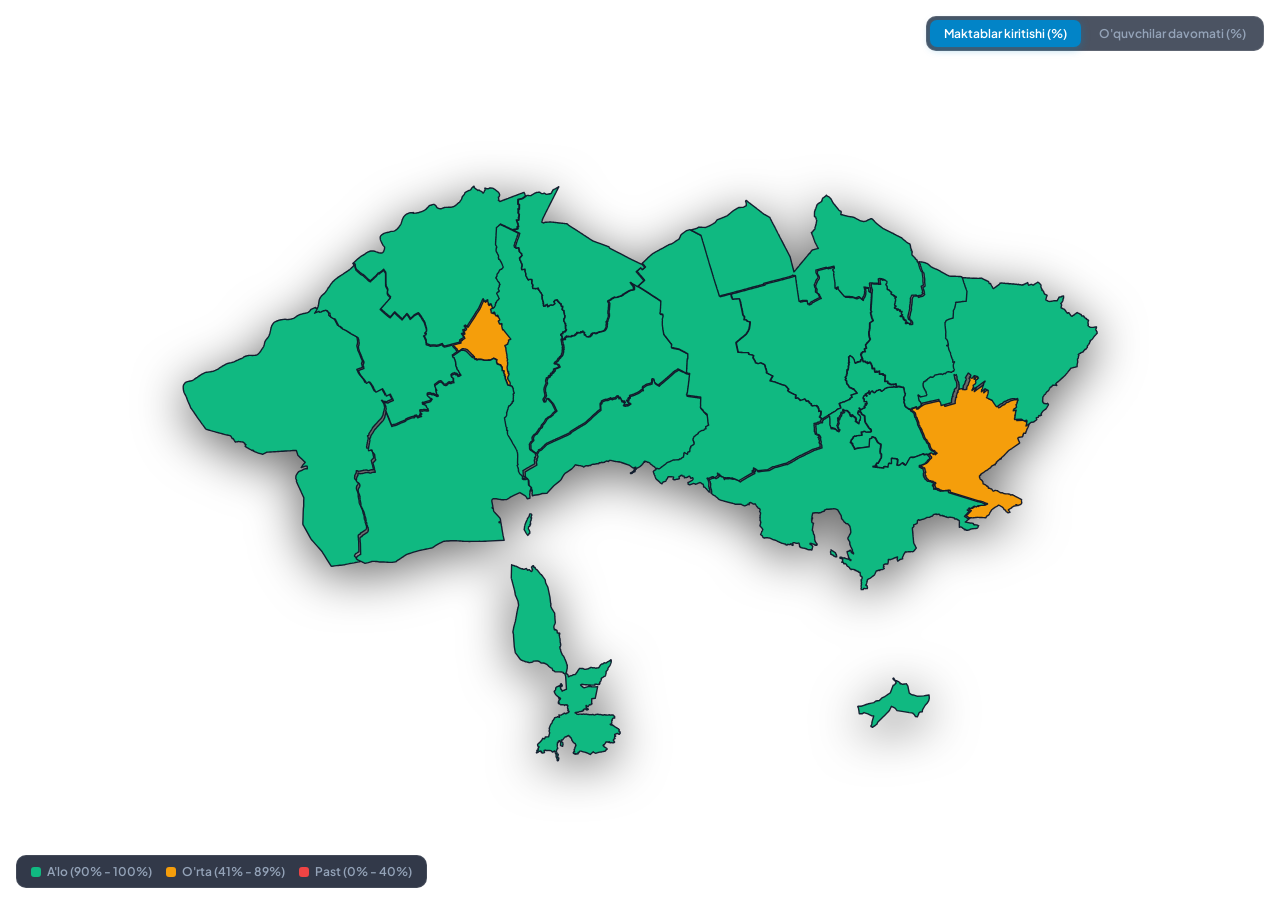
==== fargona_map_widget.html @ b1b32bea "Add files via upload" ====
<!DOCTYPE html>
<html lang="uz">
<head>
  <meta charset="UTF-8">
  <meta name="viewport" content="width=device-width, initial-scale=1.0">
  <title>Fargʻona viloyati xaritasi vidjeti</title>
  <link href="https://fonts.googleapis.com/css2?family=Plus+Jakarta+Sans:wght@500;600;700;800&family=JetBrains+Mono:wght@600;700&display=swap" rel="stylesheet">
  <style>
    * {
      box-sizing: border-box;
      margin: 0;
      padding: 0;
    }
    body {
      font-family: 'Plus Jakarta Sans', sans-serif;
      background: transparent !important;
      color: #f8fafc;
      overflow: hidden;
      display: flex;
      flex-direction: column;
      height: 100vh;
      width: 100vw;
    }
    .map-widget-container {
      position: relative;
      flex: 1;
      display: flex;
      flex-direction: column;
      background: transparent !important;
      padding: 16px;
    }
    .widget-header {
      display: flex;
      justify-content: space-between;
      align-items: center;
      margin-bottom: 12px;
      z-index: 10;
    }
    .widget-title {
      font-size: 16px;
      font-weight: 800;
      color: #ffffff;
      display: flex;
      align-items: center;
      gap: 8px;
    }
    .mode-switch {
      display: flex;
      background: rgba(30, 41, 59, 0.8);
      border: 1px solid rgba(255, 255, 255, 0.1);
      border-radius: 10px;
      padding: 3px;
      gap: 4px;
    }
    .mode-btn {
      padding: 6px 14px;
      border-radius: 7px;
      border: none;
      background: transparent;
      color: #94a3b8;
      font-size: 12px;
      font-weight: 600;
      font-family: inherit;
      cursor: pointer;
      transition: all 0.2s ease;
    }
    .mode-btn.active {
      background: #0284c7;
      color: #ffffff;
      box-shadow: 0 2px 8px rgba(2, 132, 199, 0.4);
    }
    .map-canvas-area {
      position: relative;
      flex: 1;
      display: flex;
      align-items: center;
      justify-content: center;
      overflow: hidden;
    }
    svg.map-svg {
      width: 100%;
      height: 100%;
      max-height: 85vh;
      filter: drop-shadow(0 10px 25px rgba(0,0,0,0.6));
    }
    svg.map-svg path {
      cursor: pointer;
      stroke: rgba(15, 23, 42, 0.95);
      stroke-width: 1.2px;
      stroke-linejoin: round;
      stroke-linecap: round;
      transition: all 0.2s ease;
    }
    svg.map-svg path:hover {
      stroke: #ffffff;
      stroke-width: 2.5px;
      filter: drop-shadow(0 0 14px rgba(255, 255, 255, 0.6)) brightness(1.2);
    }
    /* Legend */
    .widget-legend {
      position: absolute;
      bottom: 12px;
      left: 16px;
      display: flex;
      gap: 14px;
      background: rgba(15, 23, 42, 0.85);
      border: 1px solid rgba(255, 255, 255, 0.08);
      backdrop-filter: blur(12px);
      border-radius: 10px;
      padding: 8px 14px;
      font-size: 12px;
      font-weight: 600;
      z-index: 10;
    }
    .legend-item {
      display: flex;
      align-items: center;
      gap: 6px;
      color: #94a3b8;
    }
    .dot {
      width: 10px;
      height: 10px;
      border-radius: 3px;
    }
    /* Tooltip */
    .widget-tooltip {
      position: fixed;
      pointer-events: none;
      z-index: 100;
      background: rgba(15, 23, 42, 0.96);
      border: 1px solid rgba(255, 255, 255, 0.15);
      border-radius: 10px;
      padding: 10px 14px;
      display: none;
      transform: translate(-50%, -120%);
      box-shadow: 0 8px 24px rgba(0,0,0,0.5);
      min-width: 180px;
    }
    .tooltip-name {
      font-size: 13px;
      font-weight: 700;
      color: #ffffff;
      margin-bottom: 4px;
      border-bottom: 1px solid rgba(255,255,255,0.08);
      padding-bottom: 4px;
    }
    .tooltip-val {
      font-size: 14px;
      font-weight: 800;
      font-family: 'JetBrains Mono', monospace;
    }
  </style>
</head>
<body>

  <div class="map-widget-container">
    <div class="widget-header">
      <div class="widget-title">
        <span>Fargʻona viloyati</span>
      </div>
      <div class="mode-switch">
        <button class="mode-btn active" id="btnSchools" onclick="setMode('schools')">Maktablar kiritishi (%)</button>
        <button class="mode-btn" id="btnStudents" onclick="setMode('students')">O'quvchilar davomati (%)</button>
      </div>
    </div>

    <div class="map-canvas-area">
      <svg class="map-svg" id="ferganaMapSvg" viewBox="0 0 919 659" xmlns="http://www.w3.org/2000/svg">
        <!-- Injected via JS -->
      </svg>
    </div>

    <div class="widget-legend">
      <div class="legend-item"><span class="dot" style="background:#10b981;"></span> A'lo (90% - 100%)</div>
      <div class="legend-item"><span class="dot" style="background:#f59e0b;"></span> O'rta (41% - 89%)</div>
      <div class="legend-item"><span class="dot" style="background:#ef4444;"></span> Past (0% - 40%)</div>
    </div>
  </div>

  <div class="widget-tooltip" id="widgetTooltip">
    <div class="tooltip-name" id="ttName">Tuman</div>
    <div style="display:flex; justify-content:space-between; align-items:center; font-size:12px; color:#94a3b8; margin-top:4px;">
      <span id="ttModeLabel">Kiritish:</span>
      <span class="tooltip-val" id="ttVal">95%</span>
    </div>
    <div style="font-size:11px; color:#64748b; margin-top:4px;" id="ttSchoolsCount">50 / 52 maktab</div>
  </div>

  <script>
    const districtsData = [{"id": "far-qosh", "name": "Qo‘shtepa tumani", "type": "tuman", "schools": 52, "submitted": 50, "students": 38400, "attendance": 94.2, "school_pct": 96.2, "d": "M627.82 152.381L627.905 152.856L627.964 153.168L627.977 153.226L627.995 153.284L627.976 153.371L627.964 153.429L627.937 153.487L627.752 153.678L627.452 153.938L627.163 154.199L626.91 154.431L626.685 154.633L626.545 154.778L626.489 154.865L626.466 154.894L626.467 154.969L626.495 155.056L626.608 155.229L626.888 155.635L627.056 155.866L627.197 156.069L627.281 156.214L627.365 156.329L627.506 156.532L627.59 156.648L627.589 156.735L627.587 156.793L627.574 156.851L627.565 156.88L627.54 156.961L627.517 157.049L627.507 157.106L627.485 157.164L627.456 157.251L627.4 157.396L627.383 157.512L627.327 157.772L627.316 157.859L627.329 157.991L627.357 158.078L627.414 158.223L627.61 158.628L627.666 158.773L627.647 158.831L627.623 158.846L627.594 158.856L627.566 158.866L627.51 158.895L627.498 158.953L627.47 159.127L627.414 159.329L627.399 159.445L627.415 159.532L627.443 159.706L627.464 159.792L627.476 159.85L627.481 159.908L627.486 159.966L627.542 160.256L627.566 160.401L627.589 160.516L627.605 160.632L627.628 160.777L627.636 160.835L627.643 160.893L627.669 161.037L627.673 161.066L627.684 161.153L627.74 161.498L627.761 161.614L627.766 161.665L627.781 161.694L627.791 161.722L627.798 161.809L627.809 161.866L627.829 161.924L627.84 161.982L627.852 162.069L627.871 162.123L627.885 162.21L627.913 162.47L627.969 162.76L627.981 162.905L627.999 162.992L628.01 163.02L628.021 163.079L628.044 163.223L628.05 163.31L628.078 163.513L628.106 163.687L628.12 163.773L628.136 163.86L628.164 164.005L628.193 164.179L628.22 164.41L628.239 164.553L628.244 164.582L628.252 164.64L628.276 164.813L628.305 165.016L628.319 165.103L628.342 165.219L628.356 165.305L628.372 165.392L628.382 165.421L628.39 165.45L628.4 165.537L628.427 165.624L628.447 165.798L628.455 165.856L628.464 165.942L628.462 166.145L628.467 166.29L628.475 166.377L628.481 166.435L628.485 166.608L628.479 166.753L628.483 166.84L628.485 166.985L628.491 167.101L628.477 167.245L628.478 167.34L628.485 167.427L628.489 167.485L628.491 167.558L628.499 167.674L628.51 167.848L628.512 168.079L628.501 168.224L628.504 168.398L628.503 168.688L628.504 168.832V168.948L628.507 169.093L628.508 169.18L628.509 169.267L628.536 169.681L628.545 170.046L628.542 170.19L628.538 170.364L628.562 170.509L628.731 170.856L628.983 170.712L629.309 170.538L629.505 170.422L629.898 170.219L630.213 170.046L630.681 169.785L630.968 169.611L631.024 169.582L631.127 169.58L631.24 169.603L631.213 169.835V169.893L631.204 169.922L631.211 169.979L631.229 170.269L631.256 170.651L631.312 171.196L631.328 171.312L631.412 171.427L631.524 171.63L631.637 171.862L631.749 172.064L631.754 172.093V172.151L631.772 172.18L631.884 172.296L632.052 172.499L632.22 172.672L632.361 172.846L632.473 172.962L632.571 173.095L632.655 173.182L632.683 173.24L632.852 173.413L632.936 173.529L632.964 173.587L633.076 173.732L633.357 174.022L633.413 174.108L633.525 174.224L633.666 174.398L633.862 174.63L633.889 174.688L634.029 174.832L634.085 174.919L634.142 174.948L634.226 175.035L634.254 175.093L634.31 175.151L634.412 175.255L634.457 175.298L634.514 175.327L634.57 175.385L634.626 175.501L634.682 175.587L634.738 175.645L634.822 175.761L634.85 175.819L634.906 175.848L635.131 176.08L635.147 176.107L635.165 176.136L635.195 176.179L635.364 176.352L635.42 176.439L635.504 176.526L635.588 176.642L635.839 176.901L635.896 176.988L635.952 177.046L635.98 177.073L636.007 177.099L636.064 177.127L636.148 177.213L636.176 177.272L636.288 177.387L636.344 177.474L636.381 177.506L636.437 177.592L636.465 177.65L636.535 177.691L636.619 177.707H636.703L636.76 177.708L636.816 177.711L636.956 177.723L637.068 177.73L637.36 177.735L637.416 177.739L637.5 177.747L637.612 177.743L637.696 177.752H637.808L637.921 177.771L638.117 177.762L638.173 177.769L638.258 177.775L638.314 177.78L638.37 177.784L638.454 177.79L638.707 177.785L638.959 177.797L639.016 177.802L639.072 177.809L639.128 177.817L639.2 177.809L639.369 177.818L639.481 177.825L640.186 177.853L640.382 177.861L640.438 177.873L640.494 177.866L640.834 177.88L641.058 177.883H641.115L641.171 177.886L641.255 177.889L641.361 177.89L641.642 177.912L642.065 177.93L642.318 177.947L642.604 177.95L642.646 177.942L642.758 177.954L642.785 177.969L642.817 177.978L642.902 177.985L643.014 178.006L643.21 178.035L643.267 178.042L643.435 178.071L643.519 178.094L643.575 178.109L643.744 178.166L644.35 178.376L644.547 178.434L644.631 178.461L644.855 178.548L644.968 178.606L644.995 178.619L645.052 178.621L645.333 178.737L645.445 178.766L645.613 178.824L645.641 178.842L645.669 178.861L645.781 178.889L645.95 178.947L646.006 178.963L646.09 178.984L646.202 179.013L646.315 179.071L646.371 179.06L646.566 178.997L646.901 178.852L647.181 178.736L647.51 178.591L648.386 178.215L648.638 178.099L648.666 178.078L649.049 177.932L649.132 177.926L649.217 177.946L649.301 178.004L649.47 178.207L649.694 178.439L649.834 178.525L649.879 178.554L649.935 178.56L650.271 178.907L650.383 178.994L651.085 179.718L651.565 180.21L651.734 180.355L651.874 180.442L651.902 180.355L651.986 179.982L652.014 179.779L652.126 179.159L652.155 179.101L652.175 179.072L652.204 179.015L652.231 178.957L652.259 178.87L652.399 178.696L652.483 178.551L652.652 178.291L652.736 178.175L652.876 177.972L653.073 177.683L653.213 177.48L653.381 177.219L653.39 177.191L653.397 177.161L653.39 177.075L653.374 176.959L653.392 176.814L653.414 176.785L653.442 176.727L653.61 176.438L653.628 176.409L653.643 176.38L653.661 176.293L653.679 176.235L653.692 176.061L653.695 176.032L653.751 175.83L653.807 175.685L653.919 175.279L653.976 175.135L654.032 174.932V174.787L654.021 174.671L654.001 174.35L653.996 174.263L653.988 174.147L653.996 174.089L654.005 174.031L654.021 173.915L654.007 173.771L654.009 173.539L654.01 173.336L654.018 173.278L654.03 173.191L654.086 172.96L654.096 172.902L654.152 172.641L654.18 172.439V172.294L654.068 171.946L654.047 171.86L654.025 171.773L654.015 171.715L653.99 171.57L653.977 171.367L653.948 171.13L653.925 171.015L653.913 170.957L653.857 170.754L653.773 170.465L653.576 169.888L653.492 169.686L653.548 169.689L653.932 169.747L654.657 169.863L654.909 169.892L655.106 169.95L655.403 169.979L655.487 169.993L655.627 170.015L655.852 170.044L656.02 170.073L656.161 170.091L656.397 170.122L656.733 170.18L656.93 170.205L657.042 170.22L657.239 170.249L657.539 170.307L657.567 170.336L657.577 170.509V170.683L657.562 170.712L657.556 170.741L657.549 170.77L657.559 171.002L657.573 171.34L657.591 171.656L657.597 171.888L657.598 172.302L657.597 172.418V172.504L657.619 172.956L657.643 173.13L657.67 173.246L657.726 173.535L657.992 173.628L658.217 173.714L658.329 173.772L658.696 173.917L658.725 173.975L658.95 174.062L658.977 174.07L658.966 174.186L658.938 174.516L658.91 174.843L658.882 175.133L658.867 175.335L658.857 175.451L658.851 175.538L658.845 175.741L658.847 175.885L658.849 176.03L658.844 176.146L658.838 176.262L658.832 176.58L658.826 176.725L658.832 176.841V177.188L658.821 177.362L658.813 177.623L658.79 177.854L658.782 178.086L658.779 178.144L658.776 178.231L658.766 178.347L658.76 178.433L658.733 178.735L658.716 178.937L658.696 179.198L658.688 179.522L658.668 179.826L658.658 180L658.634 180.327L658.621 180.617L658.612 180.761L658.601 180.964L658.574 181.32L658.565 181.552L658.552 181.697L658.538 181.87L658.529 182.044L658.519 182.218L658.5 182.565L658.479 182.898L658.455 183.214L658.435 183.555L658.41 183.758L658.416 183.845L658.389 184.019L658.405 184.106L658.418 184.193L658.397 184.337L658.369 184.482L658.313 184.627L658.296 184.743L658.285 184.829V184.974L658.286 185.119L658.296 185.235V185.38L658.295 185.467L658.294 185.553L658.283 185.669L658.275 185.785L658.267 185.872L658.269 186.017L658.247 186.219L658.241 186.335L658.231 186.509L658.218 186.683L658.214 186.74L658.208 186.798L658.204 186.885L658.213 186.972L658.205 187.076L658.194 187.192L658.18 187.307L658.185 187.423L658.18 187.481L658.183 187.539L658.188 187.597L658.179 187.742L658.169 187.887L658.156 187.973L658.149 188.031L658.121 188.048L658.115 188.134L658.113 188.163V188.395L658.129 188.627L658.297 189.136L658.465 189.599L658.606 189.901L658.693 190.11L658.264 190.603L658.04 190.834L658.012 190.921L658.026 190.979L658.007 191.037L658.012 191.095L658.001 191.187L658.024 191.245L658.049 191.389L658.088 191.592L658.093 191.621L658.097 191.65L658.125 191.766L658.138 191.853L658.153 191.94L658.238 192.333L658.266 192.449L658.378 192.857L658.434 193.002L658.457 193.089L658.485 193.234L658.541 193.466L658.597 193.668L658.682 194.027L658.794 194.563L658.878 194.861L658.874 194.948L659.015 195.382L659.155 195.715L659.38 196.205L659.52 196.561L659.744 197.056L660.034 197.759L660.047 197.788L660.062 197.817L660.049 197.904L659.993 197.962L659.909 198.02L659.713 198.107L659.264 198.396L659.067 198.512L658.899 198.628L658.646 198.831L658.141 199.178L657.711 199.482L657.397 199.685L657.313 199.772L657.301 199.888L657.273 200.177L657.266 200.264L657.24 200.574L657.218 200.91L657.219 200.939L657.223 201.026L657.249 201.112L657.276 201.257L657.275 201.315L657.271 201.46L657.262 201.662L657.267 201.778L657.239 201.981L657.228 202.279L657.241 202.511L657.234 202.598L657.227 202.714L657.221 202.945L657.218 203.09L657.22 203.235L657.223 203.437L657.228 203.73L657.222 204.043L657.224 204.071L657.23 204.158L657.223 204.303L657.219 204.419L657.198 204.506L657.186 204.593L657.13 205.021L657.046 205.282L657.017 205.376L656.961 205.384L656.932 205.717L656.922 205.92L656.911 206.122L656.902 206.151L656.892 206.209L656.807 206.47L656.723 206.759L656.639 207.072L656.583 207.246L656.559 207.391L656.533 207.564L656.517 208.01L656.509 208.126L656.512 208.329L656.517 208.473L656.519 208.56L656.522 208.734L656.541 209.058L656.556 209.348L656.559 209.551L656.562 209.695L656.583 209.869L656.611 210.101L656.63 210.332L656.633 210.506L656.745 210.496L656.759 210.727L656.774 211.086L656.783 211.202L656.787 211.26L656.815 211.602L656.823 211.66L656.849 211.862L656.906 212.036L656.934 212.21L657.018 212.441L657.13 212.76L657.186 212.876L657.355 213.301L657.439 213.504L657.467 213.591L657.487 213.62L657.504 213.649L657.532 213.676L657.56 213.691L657.589 213.72L657.568 213.759L657.548 213.788L657.395 214.072L657.282 214.246L657.254 214.333L657.142 214.506L657.02 214.698L656.964 214.814L656.936 214.843L656.852 214.959L656.796 215.074L656.78 215.103L656.759 215.132L656.703 215.19L656.563 215.363L656.451 215.508L656.395 215.537L656.367 215.561L656.338 215.58L656.226 215.695L655.92 216.043L655.78 216.217L655.443 216.564L655.415 216.622L655.394 216.647L655.309 216.733L655.225 216.791L655.113 216.907L654.945 217.11L654.583 217.533L654.358 217.793L654.162 218.054L653.825 218.459L653.741 218.546L653.726 218.573L653.701 218.631L653.686 218.718L653.695 218.776L653.711 218.862L653.733 219.007L653.789 219.152L653.845 219.441L653.901 219.644L653.929 219.731L653.937 219.76L653.945 219.801L653.956 219.887L653.982 220.003L654.004 220.177L654.011 220.206L654.018 220.235L654.025 220.264L654.04 220.322L654.058 220.466L654.085 220.582L654.098 220.669L654.125 220.785L654.141 220.835L654.16 220.864L654.179 220.893L654.191 220.951L654.188 221.038L654.2 221.27L654.222 221.443L654.245 221.559L654.255 221.617L654.243 221.65L654.234 221.679L654.205 221.7L654.143 221.715L654.059 221.728L654.031 221.732L653.593 221.848L653.2 221.964L653.06 221.992L652.807 222.079L652.751 222.103L652.695 222.132L652.673 222.161L652.67 222.189L652.696 222.302L652.724 222.418L652.746 222.505L652.774 222.679L652.83 222.939L652.886 223.142L653.027 223.698L653.083 223.871L653.139 224.103L653.167 224.277L653.223 224.509L653.25 224.624L653.194 224.633L653.11 224.646L653.054 224.657L652.829 224.686L652.689 224.707L652.094 224.794L651.61 224.823L651.579 224.792L651.556 224.705L651.539 224.618L651.529 224.56L651.417 224.618L651.248 224.734L651.052 224.908L650.94 224.994L650.855 225.052L650.687 225.226L650.384 225.487L650.243 225.602L650.159 225.631L650.103 225.66L649.991 225.747L650.013 225.776L650.097 225.921L650.181 226.037L650.266 226.181L650.322 226.239L650.21 226.326L650.125 226.413L649.991 226.479L649.95 226.526L649.93 226.497L649.874 226.526L649.888 226.552L649.909 226.581L649.825 226.61L649.768 226.638L649.712 226.662L649.628 226.691L649.572 226.706L649.569 226.938L649.566 227.345L649.565 227.49L649.705 227.487L649.725 227.516L649.79 227.651L649.818 227.738L649.832 227.767L649.849 227.887L649.905 228.032L649.961 228.321L649.988 228.379L650.047 228.534L650.073 228.522L650.088 228.58L650.115 228.696L650.139 228.812L650.13 228.873L650.197 229.012L650.212 229.041L650.352 229.475L650.42 229.587L650.518 229.749L650.673 230.049L650.695 230.107L650.751 230.223L650.78 230.338L650.836 230.541L650.968 230.837L650.743 230.895L650.446 230.982L650.333 231.04L650.109 231.185L649.66 231.532L649.519 231.59L649.523 231.914L649.511 232.554L649.505 232.612L649.502 232.641L649.426 232.719L649.005 232.806L648.39 232.95L647.784 233.095L647.108 233.269L646.715 233.385L646.49 233.5L646.35 233.558L645.834 233.79L645.488 233.935L645.264 234.051L644.958 234.195L644.705 234.051L644.312 233.819L644.144 233.703L644.136 233.394L644.112 233.249L644.055 232.913L644.045 232.855L643.989 232.565L643.96 232.392L643.68 231.65L643.455 231.176L643.287 230.88L643.147 230.678L643.034 230.504L642.838 230.243L642.641 230.012L642.501 229.867L642.43 229.793L642.306 229.665L642.054 229.433L641.77 229.202L641.304 228.869L640.861 228.556L640.748 228.469L640.271 228.133L640.251 228.162L640.11 228.365L640.054 228.452L639.729 228.927L639.616 229.101L639.476 229.216L639.336 229.274L639.111 229.332L639.167 229.564L639.19 229.622L639.303 229.914L639.359 230.059L639.36 230.117L639.339 230.262L639.33 230.377L639.331 230.464L639.348 230.58L639.356 230.725L639.366 230.956L639.373 231.101L639.381 231.188L639.393 231.246L639.364 231.362L639.308 231.536L639.284 231.651L639.228 231.825L639.216 231.941L639.234 232.086L639.262 232.346L639.318 232.636L639.325 232.752L639.353 232.954L639.373 233.128L639.387 233.331L639.414 233.533L639.436 233.608L639.454 233.658L639.51 233.774L639.531 233.832L639.551 233.871L639.58 233.929L639.602 233.956L639.658 234.013L639.715 234.101L639.741 234.159L639.667 234.196L639.61 234.209L639.262 234.296L638.982 234.353L638.897 234.368L638.923 234.454L639.035 234.569L639.063 234.598L639.119 234.655L639.203 234.829L639.315 235.177L639.4 235.379L639.412 235.437L639.384 235.611L639.356 235.814L639.342 235.872L639.285 236.161L639.264 236.277L639.235 236.422L639.197 236.462L639.174 236.491L639.146 236.549L639.115 236.581L639.058 236.697L638.89 236.871L638.806 236.986L638.79 237.01L638.734 237.068L638.79 237.155L638.874 237.242L638.902 237.299L638.959 237.386L638.987 237.531L639 237.618L638.972 237.879V237.966L638.979 238.024L638.965 238.14L638.948 238.168L638.92 238.255L638.903 238.313L638.876 238.429L638.819 238.574L638.763 238.747L638.756 238.863L638.75 238.95L638.739 239.037L638.75 239.074L638.778 239.103L638.796 239.132L638.712 239.587L638.685 239.76L638.629 240.224L638.573 240.528L637.646 240.383L637.649 240.433L637.66 240.462L637.67 240.491L637.691 240.517L637.752 240.58L637.808 240.667L637.83 240.725L637.855 240.783L637.882 240.81L637.91 240.839L637.966 241.012L638.023 241.128L638.027 241.186L637.971 241.302L637.948 241.36L637.864 241.505L637.845 241.534L637.733 241.707L637.704 241.765L637.678 241.823L637.664 241.91L637.664 241.968L637.671 242.026L637.692 242.101L637.707 242.188L637.721 242.333L637.73 242.391L637.752 242.564L637.78 242.68L637.806 242.825L637.825 242.912L637.832 243.028L637.84 243.144L637.854 243.201L637.84 243.288L637.83 243.346L637.842 243.404L637.834 243.462L637.825 243.52L637.822 243.578L637.805 243.636L637.786 243.694L637.73 243.78L637.673 243.838L637.617 244.041L637.587 244.039L637.474 244.04L637.446 244.04L637.39 244.041L637.306 244.042L637.304 244.1V244.187L637.309 244.303L637.318 244.332L637.345 244.47L637.358 244.557L637.348 244.586L637.345 244.624L637.351 244.653L637.353 244.681L637.354 244.71L637.363 244.797L637.382 244.826L637.404 244.859L637.413 244.917L637.423 244.96L637.433 244.989L637.443 245.018L637.437 245.047L637.395 245.07L637.311 245.099L637.282 245.114L637.395 245.404L637.133 245.586L637.113 245.609L637.001 245.783L636.972 245.841L636.916 245.928L636.889 245.986L636.861 246.044L636.749 246.188L636.721 246.247L636.712 246.276L636.698 246.333L636.624 246.376L636.54 246.434L636.484 246.463L636.181 246.665L636.321 246.868L636.517 247.175L636.77 247.575L636.966 247.806L636.602 248.183L636.405 248.443L636.237 248.704L636.349 248.878L636.405 248.993L636.425 249.051L636.45 249.129L636.468 249.188L636.481 249.216L636.566 249.274L636.678 249.361L636.734 249.381L636.874 249.439L637.043 249.526L637.099 249.584L637.127 249.611L637.239 249.727L637.295 249.872L637.351 250.045L637.379 250.248L637.381 250.451L637.372 250.596L637.364 250.74L637.349 250.943L637.342 251.001L637.339 251.03L637.331 251.059L637.319 251.117L637.375 251.261L637.403 251.377L637.544 251.901L637.572 251.988L637.628 252.133L637.641 252.16L637.674 252.177L637.688 252.351L637.707 252.438L637.723 252.467L637.788 252.501H637.816L637.86 252.497L637.989 252.626L638.185 252.8L638.291 252.903L638.431 253.019L638.487 253.105L638.627 253.337L638.768 253.54L638.88 253.714L638.964 253.887L639.076 254.09L639.329 254.611L639.554 254.996L639.862 255.315L640.202 255.547L640.398 255.691L640.704 255.749L640.988 255.807L641.033 255.818L641.74 256.133L641.824 256.162L641.849 256.188L641.922 256.262L642.063 256.436L642.147 256.494L642.372 256.581L642.748 256.697L642.944 256.726L643 256.729L643.112 256.737L643.365 256.742L643.477 256.758L643.461 256.873L643.474 256.905L643.614 257.05L643.67 257.137L644.119 257.6L644.231 257.745L644.316 257.861L644.484 258.063L644.625 258.237L644.793 258.411L644.933 258.585L644.989 258.642L645.102 258.787L645.27 258.99L645.523 259.306L645.549 259.335L645.773 259.624L645.829 259.711L645.97 259.885L646.293 260.273L646.461 260.475L646.433 260.486L646.405 260.497L646.121 260.583L645.869 260.67L645.672 260.728L645.504 260.786L645.279 260.844L645.055 260.931L644.724 261.018L644.631 261.045L644.547 261.07L644.351 261.127L644.322 261.137L644.21 261.166L644.154 261.191L644.098 261.219L643.783 261.306L643.531 261.393L643.278 261.451L643.054 261.537L642.742 261.624L642.63 261.653L642.49 261.682L642.293 261.74L641.973 261.827L641.271 261.972L641.3 262.03L641.412 262.331L641.468 262.475L641.58 262.678L641.636 262.823L641.657 262.881L641.714 263.055L641.798 263.286L641.822 263.373L641.878 263.576L641.962 263.807L642.018 263.952L642.033 263.981L642.055 264.01L642.071 264.039L642.09 264.068L641.865 264.155L641.557 264.299L641.073 264.56L640.532 264.87L640.336 264.986L640.195 265.072L640.111 265.159L640.106 265.217L640.125 265.333L640.209 265.594L640.216 265.623L640.231 265.681L640.234 265.709L640.237 265.738L640.231 265.767L640.2 265.841L640.144 265.87L640.06 265.899L639.92 265.928L639.546 266.044L639.229 266.159L639.089 266.217L638.766 266.362L638.393 266.536L637.899 266.738L637.703 266.825L637.45 266.941L637.001 267.144L636.476 267.376L636.308 267.433L636.027 267.549L635.648 267.752L635.275 268.012L634.882 268.215L634.855 268.231L634.83 268.202L634.774 268.144L634.7 268.099L634.667 268.066L634.611 268.008L634.582 267.95L634.491 267.982L634.162 268.127L634.078 268.156L633.882 268.242L633.407 268.445L633.053 268.59L632.829 268.677L631.03 269.406L631.002 269.424L631.426 270.457L631.482 270.631L631.566 270.805L631.734 271.21L631.875 271.583L631.987 271.873L632.108 272.183L632.333 272.696L632.348 272.725L632.179 272.84L632.263 273.101L632.279 273.16L632.336 273.276L632.289 273.302L631.826 273.447L631.391 273.591L630.653 273.852L629.381 274.35L629.047 274.466L629.051 274.511L629.041 274.561L628.984 274.618L628.956 274.677L628.844 274.763L628.62 274.995L628.339 275.227L628.255 275.313L628.058 275.487L627.805 275.69L627.665 275.806L627.497 275.922L627.216 276.095L626.809 276.327L626.697 276.385L626.444 276.529L626.043 276.761L625.737 276.935L625.417 277.138L625.249 277.224L625.08 277.34L624.707 277.572L624.322 277.803L623.874 278.035L623.733 278.122L623.34 278.354L623.2 278.441L623.032 278.556L622.7 278.73L622.503 278.846L622.476 278.867L622.419 278.892L622.251 278.979L622.054 279.095L621.774 279.239L621.718 279.265L621.685 279.284L621.66 279.298L621.519 279.385L621.181 279.559L620.836 279.762L620.357 280.023L620.272 280.081L620.233 280.118L620.065 280.262L619.868 280.436L619.531 280.61L619.447 280.668L619.223 280.783L619.11 280.87L618.914 280.986L618.773 281.073L618.661 281.131L618.521 281.218L618.296 281.363L617.985 281.565L617.844 281.681L617.592 281.913L617.508 281.971L617.396 281.983L617.283 282.005L617.171 282.034L616.89 282.178L616.806 282.207L616.75 282.236L616.666 282.323L616.61 282.41L616.497 282.526L616.413 282.584L616.132 282.641L615.877 281.973L615.857 281.945L615.835 281.916L615.816 281.891L615.732 281.833L615.592 281.747L615.536 281.718L615.451 281.66L615.395 281.631L615.339 281.573L615.199 281.457L614.974 281.283L614.834 281.196L614.778 281.167L614.665 281.138L614.581 281.11L614.497 281.087L614.469 281.058L614.453 280.971L614.446 280.914L614.456 280.711L614.473 280.624L614.491 280.595L614.547 280.508L614.688 280.247L614.772 280.073L614.791 280.044L614.904 279.87L615.016 279.668L615.1 279.494L615.212 279.32L615.297 279.204L615.381 279.031L615.39 278.973L615.401 278.915L615.428 278.57L615.44 278.426L615.448 278.281L615.45 278.252L615.478 277.901L615.487 277.786L615.498 277.67L615.514 277.525L615.523 277.438L615.537 277.293L615.556 277.12L615.57 276.946L615.596 276.714L615.6 276.483L615.592 276.425L615.581 276.338L615.568 276.251L615.556 276.164L615.559 276.019L615.567 275.932L615.455 275.948L615.259 275.974L615.09 275.997L614.865 276.016L614.753 276.028L614.501 276.057L614.172 276.086L614.088 276.102L614.032 276.126L613.948 276.155L613.863 276.242L613.86 275.976L613.855 275.773L613.835 275.746L613.83 275.688L613.835 275.601L613.851 275.514L613.872 275.399L613.876 275.341L613.88 275.254L613.824 274.808L613.814 274.663L613.802 274.605L613.79 274.547L613.763 274.344L613.707 274.084L613.679 273.788L613.674 273.73L613.621 273.737L613.593 273.747L613.453 273.805L613.431 273.689L613.423 273.66L613.396 273.573L613.34 273.428L613.255 273.127L613.238 273.04L613.219 272.925L613.206 272.809L613.186 272.722L613.184 272.693L613.181 272.635L613.164 272.49L613.155 272.461L613.15 272.433L613.147 272.398L613.136 272.282L613.128 272.195L613.1 272.194L613.016 272.191L612.987 272.188L612.875 272.168L612.819 272.149L612.735 272.13L612.679 272.121L612.6 272.108L612.522 272.1L612.421 272.074L612.393 272.061L612.337 272.052L612.28 272.036L612.253 272.007L612.232 271.978L612.21 271.92L612.193 271.833L612.137 271.63L612.109 271.486L612.083 271.37L612.026 271.225L612.014 271.181L611.993 271.095L611.959 271.066L611.902 271.059L611.826 271.054L611.515 271.083L611.318 271.112L611.15 271.141L611.065 271.159L611.009 271.174L610.897 271.203L610.841 271.221L610.813 271.233L610.757 271.262L610.677 271.307L610.644 271.299L610.614 271.267L610.597 271.244L610.529 271.175L610.417 271.088L610.333 271.059L610.304 271.054L610.277 271.047L610.192 271.061L610.052 271.08L609.94 271.096L609.856 271.125L609.799 271.154L609.715 271.176L609.491 271.234L609.431 271.247L609.417 271.218L609.305 271.239L609.025 271.297L608.94 271.32L608.8 271.349L608.772 271.357L608.716 271.369L608.66 271.389L608.604 271.41L608.435 271.468L608.379 271.489L608.295 271.517L608.267 271.459L608.251 271.43L608.167 271.372L608.054 271.285L607.914 271.14L607.879 271.1L607.794 271.042L607.682 270.955L607.626 270.926L607.542 270.905L607.458 270.902L607.432 270.873L607.406 270.839L607.35 270.752L607.322 270.665L607.311 270.607L607.305 270.578L607.284 270.463L607.278 270.112L607.266 270.054L607.238 270.025L607.21 269.967L607.188 269.881L607.166 269.62L607.158 269.562L607.149 269.504L607.112 269.468L607.028 269.443L606.944 269.43L606.887 269.437L606.859 269.441L606.747 269.437L606.607 269.416L606.551 269.392L606.523 269.375L606.438 269.288L606.326 269.23L606.27 269.208L606.214 269.121L606.13 269.034L605.793 268.86L605.767 268.844L605.711 268.815L605.693 268.758L605.688 268.671L605.683 268.613L605.686 268.468L605.678 268.41L605.674 268.381L605.663 268.294L605.665 268.063L605.609 268.005L605.553 267.999L605.469 267.984L605.374 267.981L605.318 267.972L605.262 267.978L605.15 267.963L605.038 267.949L604.982 267.921L604.959 267.863L604.945 267.805L604.925 267.719L604.9 267.632L604.865 267.518L604.808 267.373L604.668 267.083L604.612 267.025L604.565 266.983L604.51 266.984L604.46 266.998L604.376 267.027L604.292 267.085L604.264 267.113L604.208 267.142L604.095 267.171L604.011 267.2L603.955 267.229L603.899 267.287L603.873 267.305L603.844 267.33L603.564 267.388L603.367 267.446L603.227 267.475L603.143 267.501L603.118 267.472L603.09 267.414L603.079 267.356L603.053 267.269L602.997 267.182L602.884 267.038L602.856 266.98L602.83 266.951L602.774 266.893L602.718 266.777L602.634 266.632L602.619 266.603L602.598 266.581L602.573 266.552L602.559 266.52L602.495 266.41L602.41 266.295L602.27 266.15L602.186 266.034L602.13 265.976L602.074 265.889L602.045 265.831L602.011 265.789L601.998 265.76L601.848 265.565L601.764 265.391L601.708 265.398L601.652 265.406L601.456 265.464L601.231 265.551L600.919 265.667L600.526 265.869L600.442 265.898L600.052 266.043L599.485 266.246L598.82 266.448L598.34 266.564L597.728 266.738L597.717 266.709L597.698 266.651L597.613 266.419L597.501 266.057L597.473 266L597.458 265.971L597.346 265.913L597.289 265.855L597.121 265.739L596.981 265.623L596.812 265.507L596.363 265.218L596.307 265.131L596.139 264.899L595.914 264.595L595.858 264.508L595.774 264.537L595.549 264.566L595.525 264.595L595.498 264.624L595.385 264.639L595.301 264.656L595.133 264.681L594.964 264.739L594.644 264.768L594.448 264.764L594.013 264.77L593.901 264.782L593.845 264.775L593.816 264.769L593.804 264.725L593.796 264.692L593.806 264.663L593.806 264.605L593.807 264.461L593.804 264.229L593.794 264.142L593.78 263.997L593.789 263.881L593.8 263.736L593.825 263.649L593.831 263.504L593.837 263.215L593.852 263.07L593.863 262.983L593.89 262.838L593.906 262.752L593.927 262.607L593.932 262.279L593.94 262.135L593.943 262.077L593.956 261.932L593.928 261.917L593.788 261.83L593.732 261.805L593.648 261.776L593.356 261.66L593.3 261.639L593.159 261.612L593.019 261.592L592.766 261.534L592.598 261.476L592.486 261.418L592.439 261.393L592.411 261.372L592.355 261.345L592.242 261.316L592.196 261.288L592.175 261.267L591.725 261.035L591.642 261.006L591.557 260.948L591.417 260.89L591.361 260.861L591.221 260.774L590.968 260.659L590.856 260.601L590.659 260.485L590.303 260.311L590.011 260.166L589.421 259.862L589.113 259.689L588.972 259.631L588.658 259.428L588.489 259.341L588.448 259.343L588.308 259.314L588.259 259.269L588.034 259.096L587.894 258.98L587.593 258.719L587.509 258.632L587.212 258.372L587.155 258.314L587.043 258.169L587.099 258.024L587.212 257.677L587.257 257.597L587.397 257.394L587.65 257.032L587.762 256.859L587.738 256.821L587.72 256.799L587.692 256.741L587.664 256.712L587.608 256.683L587.439 256.509L587.298 256.335L587.046 256.075L586.934 255.93L586.85 255.843L586.825 255.825L586.797 255.799L586.741 255.712L586.685 255.683L586.601 255.625L586.516 255.509L586.46 255.422L586.292 255.248L586.18 255.191L586.152 255.162L586.124 255.104L586.068 255.046L585.983 254.988L585.871 254.872L585.731 254.698L585.17 254.119L585.113 254.09L585.094 254.042L585.097 254.013L585.087 253.96L585.07 253.931L585.014 253.902L584.968 253.867L584.827 253.809L584.743 253.78L584.718 253.766L584.662 253.741L584.606 253.714L584.522 253.708L584.437 253.679L584.381 253.65L584.269 253.639L584.1 253.61L584.044 253.595L583.988 253.595L583.904 253.587L583.849 253.574L583.793 253.562L583.681 253.543L583.625 253.527L583.491 253.504L583.379 253.486L583.323 253.47L583.239 253.448L583.155 253.422L583.042 253.395L583.006 253.381L582.978 253.369L582.922 253.361L582.848 253.345L582.791 253.339L582.746 253.325L582.702 253.299L582.65 253.279L582.566 253.269H582.538L582.51 253.256L582.465 253.215L582.43 253.202L582.346 253.216L582.318 253.211L582.29 253.153L582.27 253.126L582.242 253.102H582.213L582.157 253.114L582.101 253.103L582.045 253.076L581.933 253.018L581.905 253.007L581.849 252.983L581.806 252.981L581.779 252.962L581.694 252.904L581.638 252.891L581.526 252.866L581.442 252.847L581.414 252.835L581.334 252.801L581.082 252.714L581.054 252.704L581.026 252.694L580.978 252.677H580.922L580.838 252.619L580.753 252.59L580.641 252.561L580.613 252.55L580.529 252.525L580.445 252.496L580.417 252.471L580.361 252.469L580.248 252.411L580.192 252.386L580.136 252.357L580.108 252.335L579.967 252.277L579.884 252.25L579.715 252.192L579.575 252.134L579.521 252.099L579.465 252.072L579.185 252.014L578.988 251.956L578.904 251.927L578.848 251.904L578.791 251.877L578.651 251.819L578.483 251.761L578.343 251.703L578.23 251.674L578.174 251.666L578.118 251.653L578.076 251.624L577.879 251.537L577.627 251.421L577.304 251.305L577.136 251.218L577.051 251.195L577.024 251.201L576.967 251.181L576.939 251.155L576.845 251.12L576.705 251.062L576.537 250.975L576.424 250.946L576.34 250.918L576.256 250.893L576.2 250.873L576.115 250.846L575.975 250.788L575.919 250.763L575.863 250.742L575.751 250.722H575.666L575.582 250.702L575.498 250.673L575.414 250.651L575.304 250.614L575.22 250.596L575.163 250.583L575.107 250.58L575.051 250.578L575.007 250.551H574.951L574.895 250.54L574.85 250.528L574.794 250.499L574.765 250.482L574.738 250.467L574.569 250.438L574.457 250.413L574.373 250.392L574.204 250.357L574.13 250.34L574.074 250.326L574.018 250.309L573.962 250.287L573.926 250.274L573.87 250.266L573.798 250.25L573.765 250.243L573.726 250.239L573.684 250.225L573.64 250.21L573.584 250.189L573.556 250.18L573.5 250.167L573.416 250.163L573.359 250.156L573.303 250.134L573.219 250.105L573.161 250.11L573.049 250.097L572.881 250.04L572.824 250.012L572.74 249.991L572.684 250.002L572.544 249.993L572.516 249.985L572.46 249.973L572.375 249.956L572.291 249.934L572.039 249.905L571.926 249.878L571.87 249.865L571.814 249.837L571.786 249.751L571.758 249.635L571.782 249.613L571.811 249.555L571.907 249.451L572.075 249.15L572.577 248.232L572.993 247.473L573.133 247.213L573.329 246.874L573.414 246.729L574.065 245.563L573.953 245.505L573.869 245.476L573.262 245.186L572.695 244.926L571.463 244.318L571.295 244.231L571.042 244.115L570.52 243.825L570.206 243.652L570.009 243.536L569.504 243.275L569.125 243.072L568.872 242.899L568.704 242.812L568.676 242.754L568.698 242.667L568.726 242.522L568.752 242.407L568.808 241.885V241.741L568.813 241.654V241.538L568.795 241.422L568.767 241.335L568.755 241.277L568.727 241.162L568.719 241.104L568.691 240.959L568.635 240.727L568.579 240.582L568.562 240.524L568.535 240.409L568.52 240.351L568.508 240.293L568.495 240.264L568.47 240.177L568.458 240.148L568.446 240.119L568.418 240.061L568.413 240.032L568.4 240.003L568.372 239.917L568.362 239.889L568.343 239.845L568.307 239.81L568.275 239.769L568.253 239.745L568.237 239.711L568.275 239.667L568.283 239.629L568.266 239.585L568.239 239.55L568.219 239.5L568.209 239.456L568.189 239.424L568.177 239.395L568.17 239.366L568.15 239.308L568.126 239.25L568.105 239.231L568.088 239.206L568.081 239.174L568.098 239.116L568.085 239.058L568.06 239L568.033 238.942L568.011 238.884L568.007 238.84L567.923 238.609L567.861 238.389L567.833 238.302L567.777 238.157L567.752 238.07L567.724 237.983L567.701 237.896L567.692 237.867L567.668 237.81L567.639 237.694L567.609 237.612L567.584 237.555L567.556 237.381L567.543 237.323L567.52 237.265L567.496 237.207L567.471 237.12L567.442 237.033L567.427 237.004L567.415 236.946L567.387 236.859L567.38 236.83L567.375 236.802L567.364 236.773L567.336 236.715L567.308 236.628L567.28 236.512L567.224 236.338L567.198 236.28L567.188 236.222L567.176 236.164L567.17 236.135L567.152 236.078L567.124 236.02L567.1 235.962L567.091 235.904L567.072 235.875L567.047 235.817L567.019 235.759L566.982 235.733L566.897 235.707L566.814 235.683L566.758 235.661L566.73 235.643L566.253 235.446L566.141 235.417L566.001 235.359L565.916 235.33L565.888 235.306L565.832 235.277L565.812 235.248L565.784 235.219L565.76 235.193L565.676 235.135L565.651 235.122L565.595 235.093L565.342 235.006L565.286 234.977L565.202 234.919L565.033 234.833L564.809 234.746L564.528 234.63L564.248 234.485L564.219 234.465L564.135 234.436L564.079 234.419L564.023 234.397L563.911 234.368L563.854 234.348L563.798 234.322L563.77 234.316L563.714 234.31L563.686 234.317L563.659 234.336L563.603 234.359L563.547 234.375L563.49 234.399L563.434 234.414L563.398 234.43L563.357 234.435L563.329 234.452L563.309 234.475L563.217 234.513L563.161 234.524L563.133 234.53L563.091 234.549L563.035 234.571L562.979 234.594L562.95 234.604L562.874 234.623L562.79 234.638L562.734 234.65L562.678 234.658L562.622 234.685L562.537 234.705L562.369 234.763L562.285 234.786L562.201 234.807L562.116 234.824L562.06 234.829L561.976 234.844L561.88 234.865L561.824 234.879L561.796 234.888L561.571 234.945L561.459 234.964L561.375 234.942L561.319 234.913L561.234 234.884L561.15 234.872L561.094 234.864L561.038 234.849L561.011 234.824L560.983 234.803L560.955 234.793L560.926 234.786L560.843 234.757L560.786 234.738L560.758 234.721L560.702 234.703L560.59 234.674L560.37 234.608L560.314 234.585L560.286 234.568L560.229 234.542L560.145 234.513L560.033 234.484L559.864 234.426L559.808 234.397L559.724 234.374L559.696 234.357L559.668 234.343L559.612 234.337L559.5 234.308L559.472 234.279L559.359 234.3L559.356 234.243L559.299 234.069L559.187 233.779L559.103 233.548L558.962 233.113L558.878 232.882L558.766 232.65L558.743 232.592L558.687 232.447L558.663 232.418L558.635 232.36L558.494 232.158L558.354 231.926L558.186 231.665L558.073 231.463L557.905 231.162L557.548 230.597L557.352 230.296L557.212 230.064L557.071 230.006L557.034 229.993L557.005 229.958L556.999 229.9L557.014 229.843L557.026 229.785L557.039 229.727L557.052 229.669L557.136 229.408L557.192 229.205L557.249 228.945L557.332 228.655L557.344 228.598L557.361 228.511L557.389 228.366L557.411 228.279L557.443 228.145L557.499 228.029L557.508 228L557.515 227.971L557.51 227.913L557.481 227.887L557.425 227.873L557.313 227.833L557.257 227.816L557.173 227.796L557.117 227.789L556.948 227.733L556.864 227.704L556.78 227.685L556.696 227.657L556.471 227.599L556.303 227.541L556.106 227.483L555.994 227.458L555.882 227.431L555.714 227.41L555.601 227.383L555.489 227.356L555.377 227.298L555.237 227.269L555.068 227.24L554.816 227.211L554.417 227.153L554.094 227.095L553.785 227.009L553.701 226.98L553.673 226.967L553.645 226.946L553.589 226.917L553.533 226.83L553.491 226.749L553.473 226.691L553.446 226.633L553.426 226.607L553.427 226.549L553.407 226.462L553.386 226.405L553.369 226.346L553.358 226.318L553.329 226.231L553.308 226.144L553.252 225.999L553.238 225.97L553.22 225.912L553.194 225.825L553.169 225.767L553.15 225.71L553.094 225.536L553.01 225.526L552.841 225.513L552.729 225.503L552.673 225.5L552.589 225.495L552.532 225.494L552.504 225.494L552.42 225.475L552.364 225.45L552.308 225.449L552.28 225.448L552.139 225.445L552.083 225.443L551.999 225.44L551.943 225.437L551.859 225.434L551.718 225.424L551.606 225.441L551.535 225.447L551.45 225.443L551.366 225.445L551.338 225.447L551.254 225.457L551.17 225.467L551.058 225.479L550.945 225.478L550.833 225.449L550.754 225.428L550.726 225.44L550.679 225.458L550.652 225.469L550.36 225.466L550.079 225.463L549.628 225.467L548.951 225.462L548.222 225.447L548.081 225.458L547.913 225.452L547.857 225.424L547.816 225.396L547.76 225.367L547.676 225.309L547.592 225.297L546.893 225.305L546.725 225.302L546.641 225.301L546.528 225.304L546.332 225.275L546.192 225.274L545.995 225.276L545.939 225.284L545.883 225.293L545.798 225.296L545.686 225.3L545.358 225.29L545.252 225.307L545.028 225.294L544.915 225.287L544.528 225.29L544.331 225.291L544.303 225.284L544.251 225.25L544.223 225.192L544.201 225.076L544.174 224.961L544.165 224.874L544.109 224.541L543.913 223.724L543.885 223.579L543.857 223.464L543.829 223.348L543.801 223.261L543.783 223.145L543.769 223.058L543.749 222.942L543.693 222.653L543.609 222.288L543.412 221.489L543.328 221.031L543.188 220.415L543.132 220.183L543.103 220.009L542.935 219.291L542.823 218.727L542.767 218.466L542.711 218.116L542.57 217.415L542.514 217.299L542.488 217.278L542.6 217.162L542.574 217.046L542.549 216.96L542.493 216.815L542.7 216.602L542.952 216.37L543.239 216.138L543.379 216.022L543.604 215.791L543.716 215.704L543.772 215.675L543.828 215.617L543.869 215.567L543.925 215.51L543.948 215.486L544.144 215.284L544.521 214.98L544.936 214.661L545.25 214.401L546.177 213.648L546.976 212.991L547.485 212.573L548.186 212.009L548.761 211.543L549.943 210.561L550.679 209.976L551.021 209.637L551.366 209.151L551.894 208.352L552.062 208.12L552.556 207.336L552.837 206.884L552.977 206.652L553.117 206.342L553.174 206.198L553.147 206.183L553.035 206.125L553.213 205.874L553.353 205.614L553.438 205.44L553.69 205.067L553.803 204.806L553.887 204.603L553.971 204.013L553.999 203.604L554.055 203.217L554.224 202.021L554.28 201.514L554.308 201.311L554.326 201.083L554.353 200.881L554.465 199.896L554.521 199.242L554.541 199.039L554.316 199.01L554.292 198.952L554.264 198.932L554.207 198.917L554.151 198.921L554.095 198.979L554.067 198.975L554.011 198.963L553.486 198.818L552.557 198.586L552.128 198.47L552.101 198.447L552.073 198.418L551.742 197.749L551.714 197.691L551.601 197.517L551.489 197.402L551.349 197.373L551.18 197.345L550.521 197.258L549.395 197.114L549.407 196.998L549.464 196.552L549.576 195.793L549.716 194.606L549.706 194.519L549.683 194.49L549.365 194.123L548.955 193.663L548.523 193.174L548.41 193.029L548.298 192.45L548.289 192.392L548.303 192.276L548.286 192.131L548.23 191.824L548.117 191.361L548.098 191.245L548.072 191.101L548.016 190.84L547.999 190.753L547.974 190.55L547.89 190.119L547.834 189.916L547.81 189.713L547.641 188.88L547.585 188.619L547.557 188.445L547.445 187.794L547.304 187.206L547.248 187.003L547.164 186.639L547.142 186.465L547.114 186.262L547.03 185.961L546.974 185.758L546.918 185.585L546.909 185.527L546.871 185.509L546.815 185.104L546.789 185.017L546.705 184.545L546.621 184.134L546.509 183.509L546.48 183.306L546.396 182.958L546.368 182.756L546.34 182.582L546.318 182.495L546.303 182.437L546.246 182.09L546.19 181.829L546.106 181.43L546.022 181.198L545.938 180.938L545.853 180.645L545.713 180.274L545.657 180.072L545.658 180.043L545.64 179.956L545.528 179.666L545.416 179.406L545.359 179.232L545.331 179.203L545.308 179.174L545.223 179.087L545.167 179.116H545.111L545.055 179.123L545.027 179.128L544.943 179.136L544.879 179.141L544.655 179.162L544.458 179.174L544.068 179.198L543.956 179.21L543.787 179.227L543.591 179.234L543.479 179.243L543.339 179.255L543.226 179.262L543.17 179.265L543.086 179.274L543.03 179.281L543.001 179.285L542.833 179.298L542.721 179.313L542.641 179.311L542.529 179.321L542.416 179.329L542.333 179.334L542.192 179.341L542.052 179.352L541.667 179.38L541.386 179.401L541.041 179.428L540.761 179.449L540.387 179.477L539.843 179.506L539.731 179.517L539.59 179.533L539.562 179.514L539.536 179.456L539.48 179.341L539.396 179.196L539.228 178.848L538.975 178.272L538.863 178.012L538.806 177.867L538.694 177.635L538.582 177.432L538.526 177.346L538.441 177.143L538.54 177.085L538.596 177.027L538.54 176.853L538.512 176.708L538.484 176.593L538.461 176.506L538.405 176.274L538.398 176.244L538.388 176.215L538.363 176.128L538.306 175.868L538.267 175.665L538.248 175.578L538.228 175.491L538.144 175.141L538.116 175.053L538.107 175.025L538.097 174.996L538.636 174.851L538.664 174.841L539.195 174.696L539.709 174.552L540.334 174.378L541.724 174.025L542.625 173.764L543.394 173.561L543.831 173.446L544.85 173.185L546.113 172.852L548.519 172.198L548.956 172.082L549.86 171.85L551.244 171.485L551.831 171.341L552.493 171.167L555.013 170.449L555.443 170.333L556.201 170.13L556.807 169.957L557.433 169.783L558.213 169.58L559.263 169.291L560.27 169.03L560.73 168.914L561.875 168.607L561.988 168.58L562.838 168.348L563.938 168.047L564.825 167.815L565.227 167.7L565.735 167.555L566.464 167.352L567.219 167.149L567.218 167.092L567.216 166.976L567.223 166.889L567.231 166.802L567.287 166.455L567.4 166.368L567.691 166.281L568.006 166.194L568.559 166.049L570.523 165.554L574.268 164.625L575.116 164.422L575.722 164.248L576.859 163.944L577.24 163.857L577.773 163.713L578.054 163.655L578.167 163.597L578.689 163.452L580.673 162.934L581.644 162.702L582.197 162.557L582.761 162.413L583.469 162.239L584.145 162.036L584.83 161.862L585.607 161.659L587.243 161.213L587.743 161.069L588.669 160.808L589.309 160.634L589.604 160.548L589.857 160.49L590.423 160.345L590.592 160.287L590.732 160.258L590.816 160.24L591.013 160.183L591.33 160.067L591.414 160.009L591.582 159.835L591.807 159.574L591.947 159.43L592.003 159.343L592.088 159.372L592.52 159.545L592.716 159.574L592.744 159.581L592.8 159.585L593.208 159.613L593.721 159.671L593.806 159.68L594.257 159.738L594.342 159.767L594.37 159.758L594.454 159.732L594.482 159.721L594.566 159.696L594.594 159.812L594.618 159.927L594.625 159.985L594.637 160.014L594.643 160.06L594.645 160.093L594.658 160.122L594.664 160.181L594.673 160.257L594.676 160.315L594.677 160.344L594.686 160.423L594.694 160.481L594.7 160.51L594.716 160.596L594.731 160.682L594.742 160.769L594.757 160.913L594.772 161.001L594.786 161.087L594.794 161.203L594.797 161.261L594.813 161.377L594.834 161.493L594.848 161.58L594.861 161.632L594.875 161.719L594.877 161.835L594.885 161.921L594.902 162.037L594.899 162.066L594.91 162.095L594.929 162.211L594.941 162.327L594.961 162.472L594.974 162.6L594.971 162.639L594.983 162.697L595.003 162.784L595.003 162.842L595.004 162.871L595.006 162.929L595.011 162.958L595.025 163.037L595.043 163.124L595.05 163.182L595.053 163.211L595.056 163.24L595.071 163.273L595.08 163.302L595.074 163.331L595.081 163.417L595.091 163.447L595.101 163.476L595.111 163.533L595.111 163.591L595.097 163.635L595.095 163.694L595.113 163.751L595.134 163.809L595.141 163.901L595.155 163.987L595.156 164.074L595.155 164.132L595.176 164.19L595.204 164.277L595.21 164.422L595.216 164.566L595.233 164.653L595.241 164.682L595.25 164.711L595.247 164.769L595.263 164.885L595.273 165.059L595.284 165.146L595.294 165.203L595.299 165.232L595.307 165.319L595.313 165.39L595.326 165.505L595.334 165.549L595.344 165.578L595.373 165.636L595.395 165.665L595.402 165.694L595.393 165.726L595.364 165.769L595.368 165.799L595.375 165.856L595.379 165.896L595.401 166.023L595.416 166.11L595.419 166.139L595.425 166.226L595.433 166.312L595.438 166.37L595.441 166.399L595.45 166.457L595.471 166.573L595.481 166.631L595.502 166.707L595.519 166.764L595.533 166.851L595.541 166.909L595.531 166.983L595.56 167.014L595.549 167.052L595.553 167.081L595.562 167.109L595.562 167.139L595.601 167.144L595.63 167.136L595.656 167.154V167.204L595.64 167.231L595.61 167.265L595.607 167.294L595.613 167.323L595.656 167.356L595.65 167.385L595.629 167.432L595.635 167.49L595.607 167.519L595.572 167.52L595.539 167.51L595.51 167.53L595.535 167.56L595.564 167.583L595.596 167.591L595.624 167.586L595.645 167.617L595.661 167.733L595.689 167.964L595.745 168.347L595.744 168.404L595.749 168.462L595.765 168.502L595.776 168.589L595.785 168.647L595.794 168.705L595.801 168.763L595.799 168.808L595.804 168.866L595.814 168.924L595.835 168.978L595.844 169.036L595.868 169.21L595.88 169.296L595.889 169.354L595.904 169.441L595.913 169.499L595.941 169.731L595.962 169.876L595.979 169.991L596.007 170.165L596.036 170.397L596.048 170.484L596.074 170.657L596.087 170.744L596.096 170.802L596.116 170.947L596.143 171.15L596.199 171.454L596.209 171.511L596.219 171.594L596.232 171.681L596.242 171.739V171.786L596.272 172.045L596.288 172.16L596.301 172.218L596.316 172.276L596.335 172.421L596.345 172.479L596.366 172.624L596.394 172.739L596.402 172.855L596.42 172.971L596.427 173L596.438 173.087L596.441 173.174L596.445 173.203L596.452 173.261L596.467 173.348L596.474 173.434L596.494 173.473L596.519 173.507L596.503 173.585L596.519 173.73L596.531 173.788L596.543 173.846L596.549 173.933L596.558 174.049L596.579 174.135L596.586 174.193L596.589 174.222L596.605 174.338L596.62 174.367L596.636 174.454L596.656 174.57L596.664 174.685L596.674 174.744L596.693 174.801L596.701 174.917L596.711 175.004L596.733 175.062L596.738 175.149L596.731 175.194L596.728 175.223L596.744 175.257L596.757 175.315L596.774 175.489L596.786 175.547L596.796 175.593L596.812 175.68L596.831 175.767L596.838 175.854L596.846 175.912L596.856 175.941L596.869 175.991L596.876 176.078L596.887 176.165L596.916 176.478L596.92 176.507L596.949 176.522L596.976 176.542L597 176.571L597.011 176.628L597.044 176.639L597.067 176.656L597.071 176.699L597.051 176.745L597.014 176.768L596.997 176.797L597.053 177.191L597.109 177.57L597.165 178.05L597.221 178.369L597.249 178.572L597.268 178.716L597.286 178.832L597.398 179.709L597.482 180.187L597.566 180.85L597.622 181.264L597.626 181.294L597.642 181.352L597.669 181.644L597.684 181.818L597.687 181.905L597.715 181.908L597.771 181.905L597.827 181.902L598.08 181.844L598.192 181.82L598.276 181.801L598.417 181.743L598.529 181.715L598.641 181.686L598.697 181.676L598.889 181.613L598.946 181.601L599.029 181.574L599.114 181.559L599.142 181.552L599.178 181.544L599.346 181.515L599.571 181.457L599.74 181.399L599.936 181.341L600.161 181.283L600.45 181.225L600.747 181.167L600.831 181.145L600.943 181.117L600.98 181.097L601.036 181.093L601.176 181.095L601.232 181.103L601.289 181.109L601.429 181.133L601.513 181.137L601.57 181.141L601.597 181.145L601.653 181.147L601.738 181.15L601.962 181.161L602.289 181.17L602.582 181.172L603.087 181.186L603.78 181.205L604.636 181.201L604.692 181.229L604.706 181.345L604.734 181.649L604.745 181.707L604.773 181.765L604.805 181.796L604.804 181.854L604.86 182.24L604.916 182.564L604.972 182.795L605.002 183.132L605.059 183.43L605.087 183.69L605.171 184.31L605.255 184.252L605.311 184.242L605.732 184.125L605.901 184.066L606.013 184.037L606.097 184.009L606.209 183.98L606.754 183.748L606.978 183.661L607.034 183.643L607.119 183.616L607.287 183.5L607.483 183.211L607.623 183.008L607.708 182.892L607.82 182.718L607.904 182.574L607.988 182.458L608.045 182.4L608.157 182.342L608.325 182.284L608.887 182.052L608.943 182.039L609.055 182.015L609.111 181.957L609.336 181.813L609.617 181.639L609.701 181.581L609.869 181.494L610.211 181.291L610.38 181.204L610.694 181.002L611.042 180.799L611.211 180.741L611.323 180.712L611.407 180.683V180.596L611.491 180.586L611.649 180.563L611.818 180.534L611.846 180.515L611.874 180.496L612.042 180.41L612.126 180.352L612.183 180.323L612.211 180.298L612.239 180.269L612.267 180.252L612.326 180.222L612.382 180.205L612.411 180.186L612.45 180.162L612.535 180.133L612.703 180.046L612.731 180.027L612.844 179.97L612.928 179.941L612.984 179.912L613.096 179.825L613.292 179.709L613.377 179.651L613.657 179.506L613.989 179.332L614.241 179.217L614.651 179.043L614.982 178.898L615.151 178.84L615.263 178.811L615.375 178.817L615.404 178.826L615.432 178.837L615.465 178.868L615.55 178.81L615.746 178.695L615.578 178.399L615.438 178.139L615.269 177.797L614.949 177.209L614.753 176.827L614.438 176.234L614.41 176.147L614.326 175.973L614.27 175.828L614.248 175.77L614.136 175.596L613.939 175.336L613.771 175.104L613.659 174.988L613.271 174.757L612.491 174.294L611.941 173.964L611.885 173.905L611.871 173.876L611.868 173.819L611.874 173.645L611.876 173.384L611.891 172.982L611.894 172.721L611.91 172.359L611.917 172.186L611.929 171.954L611.921 171.514L611.942 171.152L611.933 170.86L611.919 170.715L611.913 170.628L611.885 170.541L611.661 170.237L611.577 170.121L611.492 170.034L611.352 169.832L611.24 169.658L611.212 169.571L611.19 169.513L611.162 169.339L611.152 169.281L611.128 169.137L611.12 169.079L611.108 168.992L611.052 168.76L610.906 168.119L610.821 167.685L610.846 167.569L610.986 167.251L611.239 166.669L611.379 166.304L611.435 166.159L611.548 165.927L611.716 165.502L611.828 165.241L611.885 165.125L611.997 164.865L612.081 164.575L612.095 164.546L612.11 164.517L612.251 164.167L612.419 163.782L612.475 163.666L612.531 163.579L612.728 163.347L612.952 163.017L613.278 162.534L613.39 162.331L613.615 162.071L613.783 161.839L613.811 161.781L613.839 161.723L613.867 161.665L613.88 161.607L613.9 161.521L613.91 161.463L613.938 161.318L613.994 161.086L614.004 160.97L614.013 160.883L614.009 160.797L614.005 160.739L614 160.71L613.993 160.652L613.977 160.565L613.949 160.391L613.927 160.276L613.915 160.217L613.859 160.044L613.839 159.986L613.811 159.899L613.474 159.279L613.362 159.077L613.306 159.019L613.28 158.993L613.252 158.964L613.196 158.848L613.167 158.732L613.142 158.675L613.119 158.651L613.097 158.594L612.844 158.159L612.732 157.956L612.507 157.609L612.423 157.464L612.367 157.348L612.348 157.29L612.327 157.233L612.301 157.117L612.28 157.001V156.914V156.798L612.279 156.711L612.275 156.627L612.272 156.397L612.286 156.281L612.301 156.194L612.309 156.165L612.333 156.021L612.335 155.963L612.319 155.934L612.291 155.898L612.275 155.869L612.266 155.753L612.28 155.247L612.306 154.893L612.587 154.835L613.314 154.633L613.594 154.546L615.236 154.117L616.277 153.828L617.086 153.625L617.571 153.48L618.054 153.336L618.335 153.249L618.787 153.133L620.005 152.8L620.557 152.655L620.81 152.597L621.226 152.482L621.237 152.51L621.321 152.91L621.355 153.046L621.39 153.061L621.67 153.003L621.677 153.032L621.701 153.09L621.724 153.148L621.78 153.155L621.808 153.133L621.892 153.113L622.145 153.026L622.341 152.968L622.76 152.845L622.816 152.818L622.894 152.796L623.034 152.767L623.146 152.757L623.343 152.901L623.399 152.815L623.427 152.757L623.539 152.67L623.623 152.656L623.676 152.662L623.788 152.635L623.872 152.611L624.068 152.553L624.349 152.495L624.739 152.379L625.029 152.293L625.085 152.278L625.169 152.259L625.393 152.172L625.708 152.085L626.162 151.969L626.19 151.96L626.926 151.757L627.35 151.641L627.462 151.583L627.574 151.554L627.63 151.54L627.883 151.531L627.911 151.704L627.82 152.381Z"}, {"id": "far-bag", "name": "Bog‘dod tumani", "type": "tuman", "schools": 56, "submitted": 53, "students": 41200, "attendance": 93.8, "school_pct": 94.6, "d": "M453.527 165.698L453.779 165.871L454.032 166.016L454.315 166.19L454.484 166.306L454.68 166.421L454.792 166.509L455.323 166.873L455.604 167.018L455.918 167.221L456.115 167.336L456.311 167.481L456.395 167.539L456.62 167.655L456.76 167.713L456.985 167.887L457.041 167.915L457.237 168.031L457.462 168.147L457.809 168.389L458.062 168.563L458.258 168.679L458.371 168.766L458.398 168.786L458.595 168.931L459.24 169.362L459.493 169.536L459.689 169.652L459.802 169.71L459.886 169.796L460.026 169.883L460.139 169.941L460.195 169.964L460.251 169.993L460.307 170.051L460.419 170.109L460.503 170.196L460.531 170.215L460.588 170.237L460.7 170.295L460.896 170.41L461.065 170.526L461.289 170.671L461.43 170.758L461.514 170.816L461.542 170.835L461.626 170.892L461.682 170.921L461.757 170.955L461.813 170.98L461.84 171.009L461.953 171.066L461.98 171.085L462.006 171.102L462.034 171.127L462.091 171.141L462.259 171.257L462.371 171.344L462.483 171.402L462.596 171.489L462.764 171.576L462.848 171.634L462.905 171.692L462.989 171.721L463.129 171.807L463.382 171.981L463.438 172.039L463.55 172.097L463.592 172.13L463.676 172.188L463.732 172.211L463.802 172.246L463.886 172.304L463.942 172.362L464.187 172.492L464.299 172.578L464.692 172.81L464.832 172.897L464.944 172.955L465.001 173.013L465.029 173.032L465.085 173.061L465.169 173.09L465.197 173.119L465.253 173.148L465.365 173.264L465.45 173.322L465.562 173.38L465.646 173.437L465.703 173.496L465.759 173.524L465.815 173.553L465.899 173.581L465.983 173.639L466.039 173.668L466.067 173.695L466.236 173.811L466.348 173.898L466.49 173.986L466.546 174.015L466.577 174.046L466.606 174.064L466.645 174.089L466.701 174.118L466.841 174.204L466.897 174.229L466.923 174.242L466.956 174.271L466.993 174.307L467.021 174.324L467.072 174.356L467.106 174.374L467.136 174.399L467.16 174.426L467.187 174.449L467.215 174.465L467.243 174.478L467.299 174.507L467.323 174.529L467.359 174.55L467.387 174.568L467.415 174.584L467.584 174.729L467.668 174.787L467.724 174.845L468.019 175.003L468.159 175.089L468.243 175.147L468.356 175.205L468.44 175.233L468.51 175.261L468.566 175.29L468.589 175.31L468.629 175.346L468.671 175.381L468.7 175.405L468.868 175.579L469.151 175.782L469.432 175.926L469.628 176.071L469.881 176.245L470.049 176.332L470.134 176.39L470.19 176.405L470.214 176.434L470.299 176.492L470.355 176.55L470.439 176.608L470.523 176.637L470.579 176.666L470.607 176.683L470.664 176.74L470.72 176.769L470.748 176.789L470.86 176.876L471 176.963L471.085 177.021L471.113 177.05L471.225 177.108L471.253 177.131L471.281 177.153L471.383 177.224L471.44 177.253L471.496 177.269L471.552 177.297L471.636 177.355L471.664 177.383L471.749 177.412L471.805 177.471L471.889 177.499L472.085 177.702L472.136 177.738L472.192 177.756L472.22 177.784L472.248 177.802L472.332 177.831L472.359 177.849L472.436 177.892L472.492 177.919L472.548 177.947L472.604 177.974L472.661 178.002L472.688 178.031L472.717 178.05L472.784 178.08L472.812 178.092L472.84 178.115L472.868 178.141L472.906 178.162L472.928 178.187L472.956 178.213L472.984 178.224L473.027 178.236L473.075 178.26L473.102 178.283L473.147 178.327L473.175 178.384L473.231 178.411L473.288 178.425L473.344 178.454L473.428 178.512L473.541 178.57L473.597 178.628L473.653 178.657L473.681 178.685L473.709 178.699L473.765 178.712L473.821 178.741L473.877 178.799L473.934 178.826L473.962 178.842L473.99 178.858L474.102 178.945L474.139 178.968L474.475 179.2L474.56 179.229L474.784 179.344L474.84 179.373L474.869 179.382L474.896 179.392L474.952 179.418L474.971 179.439L475.012 179.476L475.096 179.534L475.18 179.621L475.237 179.65L475.365 179.777L475.422 179.806L475.478 179.828L475.534 179.856L475.562 179.883L475.594 179.908L475.672 179.982L475.728 180.011L475.953 180.185L475.981 180.213L476.037 180.242L476.093 180.265L476.114 180.285L476.149 180.308L476.177 180.331L476.233 180.36L476.261 180.382L476.317 180.411L476.57 180.585L476.654 180.672L476.738 180.759L476.822 180.788L476.878 180.814L476.907 180.827L477.019 180.884L477.075 180.942L477.187 181L477.272 181.058L477.297 181.116L477.409 181.174L477.437 181.195L477.521 181.253L477.577 181.282L477.69 181.398L477.802 181.629L477.811 181.716L477.808 181.832L477.752 182.678L477.741 183.019L477.732 183.164L477.726 183.338L477.718 183.425L477.713 183.511L477.715 183.598L477.711 183.714V183.946L477.702 184.061L477.697 184.149L477.705 184.177L477.702 184.234L477.698 184.263L477.7 184.346L477.698 184.375L477.697 184.433V184.549L477.694 184.636L477.703 184.665L477.71 184.694L477.709 184.723L477.699 184.752L477.682 184.81L477.675 184.839L477.675 184.955L477.664 184.984L477.652 185.042L477.659 185.071L477.649 185.182L477.637 185.211V185.269L477.642 185.298L477.635 185.356L477.634 185.385L477.631 185.414L477.621 185.501L477.617 185.617L477.619 185.732L477.623 185.819L477.626 185.906L477.637 185.935L477.646 185.964L477.64 185.993L477.627 186.022L477.619 186.051L477.616 186.104V186.133V186.181L477.618 186.21L477.613 186.239L477.6 186.268L477.59 186.297L477.589 186.354L477.585 186.441V186.499L477.58 186.557L477.58 186.603L477.575 186.661L477.571 186.69L477.579 186.744L477.585 186.802L477.576 186.859L477.559 186.917L477.555 186.975L477.55 187.062L477.548 187.12L477.539 187.178L477.543 187.207L477.549 187.236L477.557 187.265L477.56 187.294L477.562 187.349L477.562 187.388L477.572 187.428L477.546 187.467L477.547 187.509L477.531 187.538L477.53 187.567L477.531 187.596L477.514 187.654L477.504 187.683L477.495 187.77V187.828L477.501 187.915L477.492 188.002L477.48 188.06L477.468 188.118L477.459 188.146V188.204L477.446 188.232L477.449 188.26L477.44 188.347L477.434 188.405V188.463L477.438 188.516L477.443 188.545L477.434 188.603L477.422 188.655L477.412 188.708L477.41 188.737L477.41 188.853L477.403 188.911L477.402 189.027L477.401 189.085V189.2L477.399 189.258L477.397 189.287L477.389 189.345L477.383 189.393L477.386 189.451L477.392 189.506L477.394 189.535L477.4 189.651L477.404 189.68V189.765L477.401 189.823L477.404 189.91L477.403 189.997L477.404 190.084L477.411 190.142L477.422 190.2L477.433 190.229L477.446 190.264L477.449 190.293L477.441 190.379L477.413 190.436L477.381 190.51L477.374 190.568L477.37 190.597L477.38 190.626L477.297 190.797L477.3 190.855L477.289 190.884L477.265 190.908L477.26 190.944L477.249 191.002L477.239 191.06L477.246 191.089L477.245 191.13L477.228 191.159L477.212 191.205L477.204 191.263L477.178 191.321L477.166 191.371L477.164 191.4L477.156 191.453L477.137 191.482L477.131 191.54V191.627L477.132 191.714L477.122 191.772L477.125 191.829L477.123 191.887L477.122 191.974L477.12 192.032L477.115 192.11L477.118 192.166L477.136 192.253L477.164 192.311L477.223 192.372L477.252 192.39L477.279 192.404L477.392 192.462L477.42 192.476L477.56 192.505L477.672 192.563L477.729 192.577L477.813 192.597L478.065 192.655L478.202 192.67L478.287 192.667L478.427 192.678L478.511 192.681L478.595 192.685L478.679 192.698L478.735 192.706L478.904 192.735L478.988 192.748L479.044 192.766L479.129 192.774L479.22 192.794L479.268 192.805L479.288 192.827L479.311 192.86L479.338 192.918L479.422 193.034L479.478 193.121L479.523 193.172L479.541 193.195L479.562 193.222L479.586 193.28L479.607 193.33L479.619 193.388L479.629 193.447L479.646 193.562L479.702 193.919L479.711 194.005L479.723 194.092L479.726 194.2L479.734 194.287L479.737 194.331L479.741 194.389L479.745 194.447L479.75 194.505L479.755 194.563L479.75 194.621L479.737 194.679L479.723 194.737L479.706 194.794L479.622 195.026L479.51 195.458L479.482 195.573L479.426 195.776L479.37 196.008L479.352 196.094L479.296 196.297L479.184 196.529L479.162 196.616L479.14 196.703L479.111 196.818L479.094 196.905L479.084 196.992V197.108L479.086 197.166L479.09 197.282L479.093 197.339L479.108 197.368L479.114 197.408V197.452L479.107 197.526L479.102 197.576L479.1 197.605L479.105 197.663L479.109 197.692L479.12 197.734L479.121 197.791L479.12 197.849L479.116 197.907V197.965L479.12 197.996L479.122 198.083L479.118 198.141L479.111 198.199L479.104 198.228V198.285L479.107 198.343L479.112 198.401L479.12 198.459L479.128 198.517L479.123 198.546L479.112 198.575L479.109 198.633L479.099 198.691L479.098 198.747L479.097 198.805L479.1 198.863V198.92L479.096 199.007V199.094L479.1 199.21L479.102 199.326L479.101 199.442L479.099 199.557L479.098 199.615L479.088 199.673L479.086 199.702L479.091 199.818L479.096 199.905L479.093 199.934L479.096 199.963L479.103 199.992L479.104 200.043L479.101 200.101L479.099 200.13L479.102 200.158L479.105 200.188L479.108 200.245V200.332L479.111 200.39L479.114 200.534L479.115 200.592L479.107 200.65L479.103 200.708L479.101 200.766V200.853L479.104 200.882L479.105 200.94L479.103 200.998L479.105 201.113L479.104 201.258L479.107 201.345L479.102 201.432L479.099 201.519L479.091 201.664L479.099 201.722L479.095 201.953L479.098 202.069L479.105 202.185L479.122 202.301L479.141 202.445L479.164 202.561L479.181 202.648L479.19 202.764L479.199 202.851L479.202 202.909L479.213 202.938L479.222 202.996L479.222 203.082L479.225 203.14L479.235 203.198L479.254 203.256L479.276 203.372L479.289 203.459L479.308 203.546L479.325 203.603L479.342 203.691L479.351 203.777L479.379 203.98L479.383 204.067L479.38 204.096L479.384 204.154L479.399 204.212L479.407 204.298L479.416 204.356L479.427 204.472L479.43 204.53L479.434 204.588L479.454 204.675L479.455 204.762L479.47 204.849L479.494 204.964L479.523 205.167L479.535 205.196L479.534 205.283L479.549 205.37L479.605 205.659L479.661 205.989L479.717 206.192L479.745 206.337L479.77 206.453L479.792 206.655L479.82 206.887L479.873 207.292L479.901 207.495L479.929 207.727L479.957 207.901L479.98 208.045L480.004 208.132L480.019 208.161L480.028 208.219L480.029 208.306L480.032 208.393L480.038 208.508L480.046 208.596L480.074 208.827L480.084 208.885L480.105 208.943L480.161 209.233L480.174 209.319L480.198 209.493L480.225 209.696L480.253 209.783V209.928L480.251 209.985L480.25 210.043L480.273 210.076L480.329 210.134L480.357 210.162L480.382 210.18L480.41 210.207L480.466 210.236L480.494 210.265L480.606 210.323L480.747 210.555L480.859 210.699L480.971 210.873L481.139 211.105L481.364 211.365L481.589 211.663L481.813 211.924L481.926 212.098L482.287 212.584L483.144 213.684L483.756 214.484L483.812 214.57L484.224 215.086L484.393 215.317L484.477 215.404L484.561 215.52L484.729 215.723L485.066 216.186L485.179 216.36L485.515 216.765L485.684 216.997L485.852 217.2L486.209 217.645L486.265 217.732L486.461 217.993L486.601 218.138L486.742 218.311L486.966 218.601L486.994 218.63L487.078 218.746L487.135 218.833L487.163 218.89L487.175 218.977L487.157 219.151L487.073 219.733L486.989 220.379L486.905 220.987L486.89 221.103L486.883 221.218L486.899 221.305L487.012 221.421L487.152 221.479L487.321 221.508L487.95 221.653L488.603 221.798L489.897 222.058L491.385 222.371L492.151 222.515L492.479 222.574L492.988 222.689L493.29 222.747L493.375 222.768L493.515 222.826L493.543 222.843L493.571 222.859L493.973 223.091L494.225 223.236L494.565 223.409L494.845 223.554L494.986 223.641L495.182 223.757L495.239 223.781L495.575 223.955L495.772 224.042L496.333 224.332L496.417 224.389L496.585 224.476L496.883 224.621L497.223 224.795L497.447 224.911L497.644 224.998L498.034 225.2L498.455 225.403L498.651 225.519L498.764 225.577L499.016 225.721L499.471 225.953L499.667 226.069L500.493 226.52L500.577 226.578L500.801 226.723L500.913 226.81L500.934 226.834L500.99 226.892L501.018 227.008L501.027 227.152L501.039 227.668L501.05 228.435L501.056 228.872L501.063 229.278V229.686L501.061 229.984L501.068 230.25L501.072 230.337L501.063 230.54L501.055 230.656L501.055 230.714V230.801L501.056 230.859L501.028 230.888L501.016 230.974L501.005 231.148L501 231.206L500.991 231.264L500.953 231.261L500.922 231.26L500.894 231.247L500.866 231.224L500.824 231.184L500.767 231.156L500.739 231.131L500.684 231.125L500.628 231.123L500.588 231.239L500.575 231.355L500.573 231.442L500.568 231.529L500.562 231.558L500.553 231.616L500.557 231.674L500.553 231.732L500.547 231.819L500.542 231.963L500.519 232.259L500.513 232.404L500.502 232.49L500.496 232.606L500.488 232.661L500.484 232.748L500.476 232.802L500.472 232.976L500.469 233.063L500.465 233.121V233.179L500.457 233.266L500.452 233.324L500.443 233.439L500.437 233.526L500.432 233.642L500.43 233.671L500.418 233.874L500.409 233.931L500.4 234.047L500.397 234.134L500.394 234.192L500.389 234.279L500.385 234.366L500.376 234.482L500.373 234.54L500.368 234.592L500.364 234.65L500.369 234.679L500.367 234.736L500.362 234.794L500.349 234.852L500.358 234.895L500.389 234.937L500.397 234.995L500.388 235.053L500.382 235.14L500.377 235.198V235.343L500.372 235.401L500.363 235.487L500.354 235.603L500.355 235.777L500.346 235.951L500.345 236.066L500.343 236.154L500.334 236.269L500.328 236.414L500.324 236.53L500.319 236.646L500.314 236.733L500.305 236.877L500.299 236.993L500.276 237.225L500.271 237.341L500.268 237.456L500.266 237.543L500.256 237.688L500.248 237.833L500.236 237.949L500.233 238.035L500.229 238.064L500.225 238.093L500.209 238.267L500.203 238.325L500.194 238.441L500.19 238.499L500.184 238.586L500.182 238.644L500.182 238.701L500.184 238.788L500.182 238.846L500.18 238.904L500.172 238.991L500.174 239.049L500.177 239.09L500.194 239.119L500.203 239.177L500.196 239.235L500.14 239.22L500.112 239.212L500.028 239.235L500.026 239.275L500.044 239.298L500.092 239.316L500.176 239.326L500.232 239.335L500.214 239.451L500.219 239.508L500.248 239.566L500.26 239.595L500.266 239.624L500.182 239.604L500.126 239.591L500.118 239.736L500.099 240.034L500.085 240.343L500.077 240.517L500.059 240.713L500.043 240.799V240.857L500.051 240.886L500.042 240.944L500.032 241.031L500.016 241.448L500.007 241.622L499.983 241.943L499.964 242.146L499.952 242.406L499.947 242.464L499.942 242.522L499.934 242.609L499.925 242.725L499.925 242.758L499.942 242.805L499.958 242.881L499.946 242.968L499.934 243.026L499.921 243.069L499.896 243.147L499.868 243.205L499.812 243.292L499.792 243.321L499.595 243.264L499.399 243.177L499.23 243.119L499.174 243.09L498.978 243.003L498.697 242.858L498.613 242.801L498.388 242.685L498.22 242.569L498.08 242.482L497.911 242.395L497.715 242.279L497.603 242.221L497.022 241.864L496.826 241.748L496.797 241.728L496.77 241.715L496.687 241.686L496.406 241.541L496.266 241.483L496.181 241.454L496.069 241.396L495.929 241.309L495.732 241.193L495.508 241.078L495.424 241.02L495.095 240.846L495.039 240.818L494.927 240.76L494.899 240.738L494.814 240.709L494.348 240.478L494.264 240.42L493.97 240.246L493.686 240.101L493.602 240.043L492.544 239.514L492.375 239.427L492.319 239.414L492.179 239.441L492.01 239.47L491.898 239.528L491.86 239.573L491.839 239.602L491.81 239.636L491.797 239.665L491.771 239.723L491.687 239.81L491.631 239.839L491.603 239.849L491.575 239.862L491.547 239.92L491.463 239.978L491.438 239.993L491.382 240.022L491.269 240.109L491.129 240.196L490.932 240.341L490.596 240.572L490.312 240.688L490.228 240.717L490.172 240.745L490.087 240.774L490.031 240.793L489.947 240.822L489.835 240.88L489.779 240.906L489.723 240.923L489.666 240.952L489.639 240.981L489.61 240.998L489.562 240.996L489.478 241.005L489.457 241.028L489.438 241.057L489.434 241.086L489.404 241.105L489.356 241.115L489.345 241.157L489.317 241.181L489.26 241.232L489.234 241.261L489.206 241.284L489.178 241.306L489.152 241.351L489.132 241.379L489.096 241.396L489.058 241.42L489.034 241.442L488.991 241.48L488.962 241.503L488.936 241.525L488.908 241.545L488.885 241.566L488.717 241.682L488.661 241.711L488.52 241.856L488.479 241.885L488.451 241.909L488.394 241.938L488.311 241.996L488.198 242.082L488.142 242.169L487.917 242.343L487.833 242.43L487.805 242.457L487.749 242.486L487.665 242.544L487.609 242.66L487.553 242.718L487.328 242.891L487.3 242.949L487.272 242.969L487.216 242.998L487.16 243.056L487.137 243.08L487.053 243.167L486.941 243.254L486.772 243.428L486.584 243.615L486.541 243.656L486.484 243.714L486.463 243.772L486.35 243.83L486.294 243.888L486.21 243.917L486.154 243.975L486.126 244.017L486.098 244.046L486.042 244.075L485.986 244.132L485.957 244.155L485.941 244.184L485.893 244.225L485.837 244.253L485.809 244.311L485.753 244.34L485.697 244.362L485.671 244.377L485.643 244.397L485.586 244.426L485.559 244.45L485.475 244.537L485.418 244.566L485.306 244.681L485.221 244.74L485.195 244.76L485.172 244.778L485.06 244.894L485.034 244.913L485.006 244.934L484.95 244.958L484.922 245.016L484.753 245.19L484.696 245.248L484.556 245.364L484.387 245.538L484.247 245.654L484.163 245.741L484.107 245.77L484.081 245.784L484.054 245.805L483.689 246.181L483.52 246.297L483.485 246.366L483.373 246.482L483.317 246.511L483.292 246.528L483.124 246.644L483.068 246.702L483.001 246.773L482.973 246.831L482.889 246.947L482.805 247.033L482.777 247.051L482.727 247.091L482.643 247.149L482.559 247.178L482.391 247.294L482.278 247.381L482.194 247.439L482.026 247.613L481.857 247.728L481.773 247.815L481.633 247.902L481.577 247.931L481.52 247.989L481.38 248.105L481.156 248.307L481.072 248.394L480.987 248.452L480.819 248.597L480.696 248.694L480.612 248.781L480.499 248.868L480.359 249.012L480.303 249.041L480.275 249.068L479.994 249.358L479.938 249.387L479.685 249.647L479.629 249.677L479.573 249.701L479.505 249.775L479.481 249.804L479.456 249.832L479.287 249.948L479.26 249.977L479.204 250.006L479.119 250.064L479.095 250.085L479.039 250.143L479.011 250.166L478.983 250.192L478.646 250.54L478.534 250.627L478.49 250.662L478.461 250.691L478.405 250.72L478.377 250.749L478.293 250.662L478.153 250.778L477.9 251.009L477.722 251.163L477.329 251.511L477.189 251.626L476.936 251.887L476.515 252.235L476.319 252.408L476.235 252.379L476.15 252.351L476.094 252.383L476.08 252.412L476.024 252.434L475.998 252.449L475.934 252.483L475.962 252.539L476.018 252.655L476.074 252.742L476.092 252.8L475.747 253.13L475.579 253.304L475.54 253.323L475.515 253.351L475.49 253.381L475.35 253.294L475.237 253.236L474.985 253.062L474.704 252.888L474.409 252.744L474.109 252.541L473.968 252.454L473.912 252.425L473.772 252.338L473.604 252.222L473.464 252.165L473.323 252.049L473.267 251.991L473.183 251.933L473.014 251.846L472.818 251.701L472.705 251.643L472.593 251.556L472.425 251.441L472.004 251.006L471.985 250.984L471.901 250.869L471.817 250.695L471.789 250.579L471.774 250.521L471.718 250.347L471.69 250.202L471.521 249.797L471.465 249.71L471.409 249.595L471.381 249.508L471.359 249.45L471.303 249.363L471.219 249.189L471.224 249.131L471.232 249.044L471.26 248.871L471.273 248.668L471.299 248.523V248.378L471.323 248.205L471.336 248.06L471.28 248.034L471.148 248.029L471.092 248.02L470.98 248.005L470.923 247.996L470.867 247.988L470.783 247.973L470.727 247.963L470.643 247.944L470.531 247.931L470.446 247.905L470.39 247.897L470.334 247.886L470.166 247.858L470.054 247.872L469.941 247.866L469.924 247.892L469.897 247.921L469.87 248.008L469.843 248.066L469.814 248.153L469.751 248.254L469.74 248.312L469.716 248.392L469.697 248.421L469.674 248.462L469.647 248.52L469.619 248.549L469.602 248.584L469.579 248.642L469.562 248.743L469.565 248.83L469.564 248.925L469.574 248.97L469.578 249.007L469.571 249.036L469.563 249.078L469.552 249.162L469.565 249.22L469.563 249.263L469.561 249.35L469.559 249.408L469.561 249.495L469.559 249.582L469.56 249.669L469.559 249.727L469.558 249.868L469.569 249.984L469.572 250.071L469.519 250.324L469.492 250.422L469.436 250.625L469.351 250.886L469.323 251.03L469.303 251.262L469.296 251.465L469.212 251.487L469.156 251.508L469.043 251.52L468.903 251.539L468.822 251.558L468.799 251.587L468.743 251.611L468.574 251.669L468.462 251.698L468.434 251.711L468.378 251.736L468.294 251.764L468.238 251.778L468.153 251.807L468.069 251.835L467.873 251.922L467.559 252.038L467.418 252.031L467.334 252.027L467.278 252.032L467.165 252.061L467.082 252.084L466.913 252.142L466.688 252.2L466.604 252.219L466.576 252.227L466.408 252.285L466.296 252.314L466.24 252.319L466.127 252.332L466.043 252.358L465.931 252.368L465.762 252.397L465.622 252.426L465.538 252.446L465.482 252.456L465.397 252.468L465.313 252.469L465.229 252.488L465.153 252.522L465.069 252.58L465.013 252.601L464.957 252.619L464.9 252.63L464.873 252.648L464.872 252.706L464.868 252.764L464.841 252.793L464.814 252.816L464.758 252.82L464.673 252.827L464.589 252.884L464.421 252.971L464.337 253L464.196 253.058L464.028 253.174L464 253.197L463.972 253.225L463.888 253.283L463.775 253.37L463.719 253.399L463.579 253.544L463.298 253.718L463.214 253.775L463.073 253.891L462.905 254.007L462.821 254.036L462.765 254.065L462.709 254.123L462.596 254.21L462.456 254.268L462.26 254.355L462.203 254.375L462.147 254.395L461.923 254.482L461.81 254.511L461.754 254.54L461.744 254.598L461.739 254.684L461.735 254.829L461.714 255.003L461.696 255.119L461.671 255.234L461.655 255.292L461.639 255.35L461.631 255.379L461.613 255.466L461.585 255.553L461.571 255.611L461.542 255.698L461.515 255.814L461.51 255.843L461.504 255.872L461.513 255.987L461.532 256.219L461.553 256.364L461.572 256.495L461.568 256.578L461.581 256.637L461.609 256.666L461.678 256.705L461.79 256.713L461.846 256.721L461.851 256.926L461.841 257.013L461.816 257.158L461.815 257.213L461.703 257.191L461.618 257.133L461.562 257.116L461.453 257.11L461.368 257.137L461.285 257.162L461.2 257.191L460.976 257.249L460.92 257.273L460.891 257.285L460.807 257.313L460.695 257.371L460.583 257.39L460.414 257.419L460.302 257.477L460.19 257.564L460.106 257.651L460.067 257.722L459.954 257.896L459.842 257.983L459.786 258.04L459.764 258.059L459.708 258.117L459.624 258.175L459.598 258.192L459.57 258.213L459.513 258.271L459.429 258.329L459.361 258.361L459.333 258.376L459.254 258.414L459.169 258.472L459.057 258.646L459.029 258.675L458.945 258.733L458.923 258.756L458.895 258.785L458.867 258.824L458.789 258.854L458.676 258.883L458.448 259L458.195 259.174L458.111 259.199L458.055 259.223L457.998 259.339L457.942 259.397L457.886 259.421L457.802 259.437L457.634 259.553L457.521 259.611L457.353 259.669L457.325 259.685L457.245 259.718L457.188 259.746L457.048 259.804L456.964 259.833L456.89 259.855L456.806 259.884L456.777 259.899L456.749 259.922L456.693 259.944L456.605 259.975L456.437 260.091L456.381 260.114L456.324 260.127L456.24 260.156L456.072 260.243L456.046 260.256L455.933 260.282L455.849 260.31L455.737 260.368L455.681 260.388L455.58 260.423L455.496 260.439L455.383 260.497L455.358 260.523L455.301 260.551L455.273 260.571L455.189 260.595L455.133 260.624L455.077 260.652L454.993 260.681L454.912 260.72L454.884 260.736L454.804 260.778L454.72 260.836L454.664 260.865L454.524 260.952L454.327 261.038L454.187 261.096L454.131 261.121L454.046 261.149L453.934 261.178L453.85 261.194L453.822 261.212L453.794 261.23L453.766 261.242L453.71 261.262L453.598 261.278L453.457 261.307L453.345 261.336L453.289 261.365L453.268 261.391L453.212 261.383L453.184 261.373L453.156 261.379L453.128 261.387L452.826 261.543L452.799 261.529L452.715 261.557L452.414 261.673L452.162 261.76L451.881 261.847L451.713 261.876L451.601 261.903L451.432 261.961L451.348 261.978L451.291 261.977L451.205 261.974L451.149 261.986L451.101 262L451.073 262.014L451.047 262.036L450.981 262.072L450.925 262.092L450.869 262.108L450.757 262.137L450.729 262.146L450.645 262.166L450.533 262.177L450.476 262.183L450.452 262.212V262.299L450.508 262.502L450.564 262.618L450.592 262.762L450.616 262.836L450.619 262.917L450.625 263.004L450.633 263.178L450.636 263.265L450.629 263.438L450.614 263.554L450.599 263.641L450.592 263.67L450.569 263.757L450.56 263.786L450.476 263.807L450.391 263.831L450.363 263.842L450.279 263.865L450.139 263.923L449.886 263.981L449.802 264.01L449.718 264.067L449.692 264.08L449.636 264.106L449.524 264.164L449.438 264.194L449.41 264.223L449.382 264.31L449.214 264.657L449.157 264.744L449.141 264.815L449.085 264.902L449.077 264.93L449.115 264.932L449.144 264.911L449.256 264.824L449.278 264.845L449.293 264.872L449.311 264.929L449.338 265.016L449.351 265.074L449.372 265.132L449.396 265.248L449.412 265.306L449.417 265.339L449.423 265.397L449.431 265.455L449.405 265.513L449.387 265.571L449.331 265.658L449.311 265.716L449.293 265.773L449.273 265.831L449.268 265.864L449.273 265.893L449.295 265.971L449.317 266.029L449.331 266.087L449.295 266.103L449.239 266.125L449.183 266.145L448.846 266.261L448.706 266.319L448.593 266.348L448.537 266.358L448.427 266.369L448.342 266.374L448.23 266.377L448.062 266.386L447.964 266.396L447.908 266.402L447.91 266.518L448.247 266.75L448.269 266.769L448.318 266.805L448.375 266.828L448.431 266.835H448.459L448.515 266.852L448.543 266.877L448.598 266.933L448.626 266.991L448.65 267.03L448.672 267.088L448.69 267.129L448.746 267.244L448.774 267.274L448.805 267.295L448.834 267.331L448.861 267.389L448.918 267.447L448.939 267.475L449.008 267.552L449.034 267.61L449.058 267.668L449.084 267.726L449.103 267.755L449.132 267.813L449.145 267.839L449.23 267.81L449.37 267.752L449.426 267.723L449.584 267.658L449.64 267.64L449.697 267.785L449.753 267.872L449.782 267.961L449.838 268.077L449.862 268.118L449.876 268.146L449.899 268.126L449.941 268.088L450.025 268.045L450.081 268.024L450.109 268.01L450.193 267.981L450.221 267.969L450.278 267.954L450.334 267.94L450.362 267.932L450.39 267.918L450.414 267.9L450.442 267.958L450.465 268.045L450.485 268.103L450.506 268.132L450.527 268.152L450.55 268.178L450.578 268.236L450.594 268.294L450.614 268.38L450.63 268.438L450.655 268.473L450.712 268.465L450.739 268.454L450.768 268.444L450.852 268.425L450.88 268.418L450.908 268.41L450.964 268.396L450.992 268.391L451.023 268.398L451.029 268.456L451.002 268.601L450.983 268.688L450.961 268.862L450.963 268.89L450.965 268.948L450.926 268.97L450.815 268.988L450.703 269.01L450.59 269.038L450.534 269.063L450.45 269.084L450.394 269.103L450.338 269.117L450.225 269.145L450.142 269.174L450.057 269.197L450.008 269.201L449.952 269.222L449.948 269.28L449.953 269.338L449.979 269.396L449.998 269.454L450.001 269.501L449.988 269.53L449.96 269.548L449.904 269.571L449.791 269.629L449.651 269.687L449.539 269.716L449.426 269.774L449.399 269.794L449.351 269.812L449.329 269.834L449.306 269.855L449.281 269.872L449.253 269.879L449.21 269.914L449.179 269.936L449.154 269.949L449.127 269.963L449.081 269.996L449.054 270.005L449.022 270.019L448.994 270.048L448.938 270.064L448.91 270.091L448.798 270.149L448.771 270.165L448.743 270.179L448.687 270.208L448.659 270.236L448.624 270.259L448.594 270.277L448.566 270.306L448.538 270.331L448.5 270.286L448.467 270.205L448.44 270.147L448.384 270.002L448.3 270.031L448.103 270.118L448.047 270.147L448.02 270.161L447.935 270.19L447.844 270.208L447.775 270.226L447.691 270.25L447.635 270.259L447.579 270.272L447.523 270.282L447.438 270.306L447.354 270.335L447.298 270.355L447.242 270.382L447.214 270.398L447.134 270.436L447.106 270.447L447.05 270.467L447.004 270.482L446.976 270.49L446.87 270.523L446.814 270.547L446.786 270.556L446.702 270.585L446.654 270.586L446.606 270.601L446.559 270.581L446.503 270.552L446.476 270.527L446.433 270.514L446.321 270.536L446.18 270.564L446.145 270.56L446.005 270.589L445.977 270.415L445.948 270.27L445.836 270.295L445.64 270.353L445.584 270.15L445.556 270.063L445.532 270.005L445.447 270.023L445.42 270.03L445.335 270.055L445.167 270.113L444.999 270.142L444.886 270.2L444.83 270.227L444.784 270.206L444.756 270.177L444.73 270.151L444.711 270.122L444.693 270.094L444.658 270.05L444.635 270.021L444.611 269.992L444.587 269.963L444.599 269.922L444.646 269.894L444.87 269.837L444.954 269.815L444.983 269.805L445.011 269.793L445.054 269.774L445.082 269.764L445.111 269.749L445.088 269.576L445.079 269.515L445.061 269.486L445.043 269.458L445.027 269.4L445.038 269.353L445.141 269.319L445.198 269.295L445.254 269.282L445.478 269.224L445.534 269.205L445.703 269.162L445.759 269.135L445.803 269.117L445.844 269.107L445.788 268.933L445.676 268.632L445.592 268.372L445.507 268.14L445.451 268.053L445.423 267.995L445.405 267.966L445.537 267.927L445.621 267.909L445.677 267.895L445.762 267.879L445.79 267.873L445.82 267.868L445.869 267.86L445.887 267.741L445.873 267.683L445.861 267.637L446.03 267.579L446.086 267.561L446.255 267.503L446.282 267.49L446.339 267.472L446.282 267.241L446.263 267.183L446.251 267.125L446.195 266.98L446.175 266.922L445.782 267.038L445.445 267.154L445.389 267.172L445.361 267.184L445.249 267.242L445.136 267.358L445.116 267.387L445.032 267.445L444.975 267.358L444.891 267.271L444.751 267.098L444.554 266.866L444.33 266.634L444.3 266.6L444.258 266.602L444.23 266.618L444.005 266.734L443.833 266.794L443.776 266.822L443.72 266.85L443.692 266.874L443.652 266.891L443.596 266.908L443.551 266.922L443.521 266.927L443.495 266.908L443.472 266.851L443.416 266.706L443.36 266.59L443.332 266.532L443.305 266.474L443.08 265.895L443.052 265.808L443.024 265.692L442.988 265.66L442.946 265.665L442.94 265.636L442.935 265.578L442.928 265.52L442.917 265.376L442.91 265.289L442.906 265.26L442.898 265.162L442.888 265.104L442.877 265.046L442.861 264.901L442.805 264.915L442.749 264.935L442.692 264.947L442.683 264.889L442.666 264.657L442.658 264.541L442.659 264.426L442.649 264.339L442.536 264.364L442.543 264.335L442.525 264.219L442.497 264.045L442.441 263.842L442.432 263.784L442.418 263.727L442.39 263.744L442.306 263.773L442.25 263.792L442.081 263.85L442.025 263.869L441.941 263.892L441.772 263.95L441.632 263.979L441.315 264.066L441.118 264.124L440.894 264.182L440.838 264.199L440.81 264.208L440.697 263.744L440.682 263.687L440.667 263.629L440.663 263.542L440.665 263.476L440.677 263.36L440.682 263.302L440.71 263.07L440.766 262.775L440.787 262.63L440.792 262.586L440.736 262.559L440.708 262.556L440.54 262.565L440.428 262.57L440.259 262.577L440.063 262.594L439.922 262.607L439.81 262.618L439.67 262.675L439.614 262.688L439.586 262.708L439.53 262.737L439.501 262.765L439.445 262.794L439.193 263.054L439.108 263.112L439.082 263.139L439.008 263.215L438.868 263.389L438.671 263.62L438.65 263.642L438.621 263.671L438.209 264.134L438.181 264.143L438.097 264.201L438.068 264.219L437.96 264.252L437.876 264.265L437.792 264.303L437.708 264.328L437.623 264.339L437.567 264.359L437.511 264.38L437.455 264.382L437.399 264.399L437.343 264.418L437.34 264.389L437.337 264.347L437.333 264.318L437.313 264.291L437.285 264.285L437.234 264.304L437.149 264.362L437.037 264.391H436.925L436.841 264.376L436.784 264.368L436.757 264.356L436.7 264.344L436.588 264.315L436.532 264.286L436.504 264.276L436.476 264.287L436.42 264.312L436.399 264.335L436.286 264.393L436.261 264.419L436.235 264.443L436.207 264.472L436.178 264.496L436.151 264.511L436.078 264.565L436.05 264.584L436.022 264.605L435.938 264.663L435.882 264.692L435.826 264.715L435.769 264.733L435.741 264.747L435.685 264.764L435.657 264.772L435.629 264.787L435.601 264.813L435.579 264.838L435.495 264.896L435.438 264.926L435.354 264.984L435.241 265.042L435.213 265.053L435.185 265.061L435.157 265.052L435.137 264.994L435.129 264.965L435.115 264.907L435.109 264.878L435.101 264.849L435.078 264.791L435.052 264.733L435.024 264.739L434.786 264.799L434.702 264.824L434.674 264.838L434.618 264.857L434.59 264.865L434.533 264.872L434.508 264.785L434.498 264.757L434.471 264.67L434.445 264.642L434.389 264.555L434.36 264.497L434.345 264.471L434.333 264.443L434.318 264.414L434.29 264.33L434.268 264.301L434.243 264.277L434.186 264.26L434.102 264.263L434.074 264.268L434.018 264.297L433.962 264.314L433.922 264.354L433.884 264.4L433.862 264.424L433.828 264.454L433.772 264.483L433.744 264.51L433.66 264.546L433.632 264.566L433.603 264.589L433.572 264.618L433.541 264.636L433.429 264.665L433.373 264.684L433.345 264.7L433.289 264.729L433.204 264.787L433.036 264.845L432.98 264.874L432.934 264.886L432.878 264.905L432.822 264.909L432.738 264.921L432.682 264.934L432.654 264.941L432.569 264.964L432.513 264.983L432.457 265.012L432.401 265.038L432.345 265.063L432.289 265.085L432.232 265.108L432.194 265.14L432.138 265.198L432.097 265.203L432.013 265.217L431.976 265.229L431.892 265.258L431.808 265.316L431.751 265.344L431.695 265.46L431.639 265.518L431.611 265.546L431.555 265.563L431.499 265.581L431.462 265.597L431.434 265.61L431.405 265.615L431.353 265.605L431.307 265.59L431.223 265.599L431.165 265.618L431.109 265.631L431.053 265.632L431.024 265.623L430.972 265.608L430.944 265.612L430.916 265.618L430.869 265.631L430.824 265.645L430.796 265.671L430.739 265.729L430.683 265.756L430.655 265.774L430.612 265.749L430.584 265.726L430.573 265.639L430.554 265.524L430.541 265.494L430.485 265.5L430.457 265.504L430.401 265.512L430.345 265.522L430.305 265.537L430.249 265.56L430.117 265.594L430.061 265.607L430.027 265.616L429.997 265.612L429.969 265.59L429.913 265.582L429.885 265.588L429.783 265.608L429.727 265.625L429.671 265.641L429.644 265.652L429.616 265.659L429.587 265.666L429.531 265.682L429.504 265.694L429.475 265.702L429.419 265.708L429.363 265.722L429.307 265.749L429.25 265.776L429.194 265.79L429.166 265.795L429.138 265.8L429.082 265.806L428.978 265.838L428.837 265.896L428.753 265.923L428.697 265.947L428.669 265.963L428.642 265.977L428.614 265.987L428.586 265.996L428.53 266.005L428.474 266.025L428.367 266.069L428.17 266.045L428.086 266.033L428.047 266.061L428.013 266.146L427.957 266.204L427.92 266.255L427.836 266.284L427.639 266.37L427.527 266.428L427.331 266.515L426.825 266.776L426.769 266.793L426.724 266.791L426.612 266.849L426.556 266.875L426.5 266.886L426.415 266.914L426.331 266.972L426.275 267.001L426.253 267.059L426.249 267.146L426.241 267.262L426.229 267.378L426.25 267.436L426.257 267.473L426.25 267.531L426.243 267.56L426.247 267.618L426.253 267.67L426.241 267.702L426.213 267.731L426.185 267.761L426.182 267.8L426.206 267.858L426.214 267.916L426.207 267.974L426.217 268.061L426.228 268.094L426.237 268.123L426.253 268.167L426.244 268.225L426.216 268.312L426.16 268.399L426.132 268.457L426.098 268.481L426.042 268.51L426.014 268.531L425.985 268.553L425.929 268.571L425.874 268.579L425.845 268.582L425.794 268.591L425.766 268.604L425.71 268.614L425.666 268.615L425.635 268.617L425.609 268.65L425.577 268.66L425.54 268.66L425.484 268.682L425.453 268.685L425.425 268.695L425.397 268.704L425.414 268.783L425.436 268.841L425.46 268.885L425.474 268.929L425.486 268.958L425.493 269.04L425.437 269.087L425.405 269.106L425.378 269.135L425.35 269.193L425.317 269.238L425.289 269.267L425.205 269.281L425.149 269.289L425.093 269.312L425.065 269.341L425.044 269.399L425.038 269.457L425.045 269.515L425.062 269.631L425.086 269.775L425.107 269.978L425.118 270.036L425.132 270.123L425.135 270.21L425.141 270.268L425.155 270.297L425.169 270.384L425.174 270.47L425.155 270.59L425.143 270.648L425.142 270.735L425.149 270.85L425.135 270.908L425.137 270.966L425.144 271.043L425.143 271.095L425.157 271.122L425.17 271.149L425.195 271.285L425.205 271.401L425.21 271.546L425.205 271.691L425.207 271.72L425.209 271.806L425.216 271.951L425.221 272.067L425.229 272.183L425.235 272.299L425.239 272.443L425.243 272.646L425.25 272.849L425.242 272.889L425.247 272.947L425.25 273.005V273.091L425.261 273.178L425.271 273.294L425.282 273.468L425.288 273.584V273.815L425.28 273.852L425.279 273.91L425.286 273.954L425.293 274.012V274.07L425.286 274.099L425.312 274.142L425.172 274.229L425.059 274.345L424.919 274.432L424.835 274.49L424.695 274.606L424.47 274.75L424.442 274.775L424.274 274.891L424.133 274.978L424.049 275.035L423.858 275.165L423.726 275.266L423.605 275.361L423.184 275.708L423.099 275.766L423.043 275.795L422.931 275.882L422.875 275.911L422.763 275.998L422.707 276.027L422.69 276.084L422.549 276.2L422.381 276.374L422.044 276.716L421.904 276.86L421.679 277.063L421.651 277.092L421.618 277.119L421.59 277.148L421.197 277.496L421.169 277.525L421.056 277.611L420.495 278.075L420.439 278.104L420.355 278.191L420.158 278.364L420.018 278.48L419.765 278.712L419.653 278.799L419.361 279.059L419.333 279.085L419.305 279.114L419.193 279.201L418.968 279.404L418.8 279.548L418.441 279.887L418.188 280.119L417.57 280.756L417.211 281.106L416.847 281.482L416.566 281.743L416.37 281.946L415.962 282.339L415.822 282.455L415.653 282.6L415.21 283.008L415.042 283.124L414.601 283.518L414.065 283.993L413.759 284.253L412.83 285.102L412.522 285.362L412.353 285.478L412.241 285.536L412.185 285.594L411.988 285.739L411.693 285.942L410.955 286.411L410.674 286.585L410.505 286.672L410.309 286.787L410.169 286.874L410.056 286.932L409.663 287.164L409.411 287.309L409.242 287.424L409.102 287.511L408.877 287.627L408.583 287.801L408.358 287.946L408.302 287.975L407.971 288.148L407.887 288.206L407.831 288.235L407.578 288.38L407.409 288.467L407.261 288.529L406.938 288.732L406.621 288.934L406.155 289.236L405.931 289.38L405.762 289.467L405.179 289.829L404.954 289.974L404.311 290.385L404 290.588L403.775 290.733L403.747 290.752L403.607 290.839L403.495 290.896L403.138 291.128L403.082 291.157L402.942 291.244L402.717 291.389L402.633 291.418L402.465 291.504L402.268 291.62L401.937 291.823L401.516 292.084L401.347 292.17L401.011 292.402L400.674 292.576L400.478 292.72L400.337 292.836L400.14 292.952L400.084 293.01L399.972 293.068L399.636 293.3L399.495 293.386L399.411 293.444L399.271 293.561L399.267 293.593L399.323 293.68L399.491 293.97L399.513 294.012L399.429 294.041L399.176 294.185L398.786 294.417L398.646 294.475L398.309 294.649L397.986 294.822L397.874 294.88L397.678 294.967L397.304 295.17L397.136 295.257L396.805 295.43L396.664 295.517L396.552 295.575L396.468 295.633L396.355 295.691L396.03 295.836L395.89 295.894L395.553 296.038L395.329 296.125L395.16 296.183L395.048 296.212L394.879 296.27L394.495 296.444L394.326 296.531L394.27 296.554L394.13 296.64L393.989 296.698L393.765 296.814L393.624 296.872L393.243 297.046L392.99 297.162L392.426 297.422L392.258 297.509L392.23 297.496L392.005 297.583L391.601 297.756L391.348 297.872L391.152 297.959L390.838 298.104L390.726 298.162L390.22 298.393L389.622 298.683L389.398 298.799L389.061 298.943L388.836 299.03L388.64 299.117L388.359 299.262L388.315 299.275L387.995 299.419L387.742 299.535L387.305 299.738L387.164 299.796L386.698 299.998L386.398 300.143L386.202 300.23L386.061 300.288L385.893 300.375L385.668 300.462L385.332 300.577L385.107 300.693L385.051 300.719L385.022 300.737L384.994 300.758L384.786 300.852L383.75 301.321L383.582 301.408L383.385 301.495L383.161 301.581L383.048 301.64L382.964 301.668L382.658 301.813L382.433 301.9L382.293 301.958L382.181 302.016L382.125 302.041L382.097 302.062L381.662 302.264L381.294 302.438L381.182 302.496L380.929 302.612L380.615 302.757L380.278 302.931L380.025 303.046L379.829 303.133L379.386 303.336L379.217 303.394L379.105 303.452L378.965 303.51L378.796 303.597L378.712 303.683L378.487 303.886L378.263 304.118L378.123 304.233L377.898 304.465L377.842 304.494L377.168 305.189L377.112 305.305L377.084 305.334L377.043 305.361L377.016 305.419L376.959 305.448L376.931 305.452L376.875 305.481L376.678 305.684L376.482 305.858L376.019 306.312L375.795 306.515L375.598 306.66L375.287 306.969L375.174 307.056L375.006 307.259L374.95 307.317L374.781 307.549L374.641 307.693L374.613 307.751L374.262 308.041L373.925 308.301L373.785 308.446L373.701 308.504L373.616 308.533L373.094 308.707L372.763 308.823L372.539 308.909L372.426 308.938L372.342 308.967L372.314 308.993L372.286 309.022L372.272 309.055L372.16 309.142L372.02 309.258L371.935 309.345L371.907 309.432L371.823 309.634L371.683 309.924L371.486 310.269L371.346 310.529L371.234 310.703L371.177 310.819L371.15 310.905L371.123 310.963L371.039 311.137L370.918 311.295L370.778 311.585L370.758 311.615L370.674 311.644L370.505 311.957L370.393 312.189L370.373 312.218L370.355 312.246L370.063 312.043L369.81 311.869L369.336 311.528L369.252 311.47L369.14 311.383L368.943 311.238L368.803 311.122L368.662 311.036L368.41 310.862L368.27 310.775L367.849 310.485L367.736 310.398L367.455 310.196L367.259 310.08L367.034 309.935L366.745 309.732L366.361 309.472L366.192 309.356L366.165 309.337L366.221 309.279L366.277 309.193L366.299 309.164L366.383 309.048L366.373 309.02L366.349 309.004L366.309 308.993L366.214 308.991L366.13 309.013L366.102 309.042L366.074 309.064L366.024 309.109L365.92 308.918L365.893 308.86L365.724 308.629L365.64 308.455L365.619 308.414L365.607 308.385L365.616 308.327L365.631 308.24L365.633 308.038L365.63 307.835L365.623 307.719L365.613 307.661L365.608 307.604L365.601 307.488L365.597 307.43L365.588 307.285L365.586 307.082L365.584 306.909L365.581 306.648L365.568 306.301L365.562 306.185L365.559 306.127L365.556 306.04L365.551 305.895L365.549 305.75L365.544 305.664L365.534 305.548L365.532 305.461L365.528 305.403L365.525 305.142L365.469 304.838L365.441 304.751L365.425 304.665L365.404 304.549L365.348 304.404L365.376 304.375L365.404 304.317L365.573 304.086L365.741 303.793L365.853 303.59L365.938 303.446L366.078 303.214L366.162 303.098L366.302 302.895L366.386 302.78L366.499 302.664L366.583 302.548L366.611 302.49L366.639 302.461L366.723 302.374L366.75 302.351L366.778 302.322L366.863 302.293L366.947 302.235L367.003 302.177L367.031 302.157L367.103 302.124L367.233 302L367.373 301.826L367.822 301.363L367.849 301.334L367.868 301.312L367.924 301.225L367.953 301.167L367.989 301.125L368.011 301.104L368.043 301.091L368.016 300.917L367.988 300.715L367.904 300.309L367.848 300.049L367.735 299.368L367.679 299.108L367.651 298.876L367.707 298.76L367.932 298.471L367.988 298.384L368.016 298.326L368.033 298.291L368.054 298.147L368.067 298.06L368.069 297.944V297.886L368.087 297.828L368.171 297.654L368.34 297.365L368.396 297.249L368.413 297.225L368.469 297.197L368.582 297.081L368.638 296.994L368.708 296.913L368.764 296.885L368.82 296.827L368.905 296.769L368.961 296.711L369.017 296.682L369.036 296.653L369.064 296.537L369.092 296.479L369.204 296.363L369.538 296.103L369.706 295.958L369.931 295.842L370.015 295.826L370.099 295.813L370.183 295.786L370.24 295.757L370.436 295.642L370.604 295.526L370.661 295.468L370.687 295.448L370.743 295.39L370.799 295.361L370.939 295.303L371.05 295.263L371.106 295.176L371.162 295.061L371.218 294.974L371.246 294.887L371.302 294.742L371.443 294.51L371.639 294.198L371.807 293.966L372.032 293.671L372.172 293.468L372.201 293.439L372.284 293.323L372.341 293.265L372.366 293.236L372.39 293.179L372.42 293.146L372.449 293.125L372.476 293.107L372.5 293.085L372.556 292.998L372.584 292.94L372.622 292.899L372.691 292.771L372.831 292.54L372.972 292.25L373.168 291.917L373.393 291.57L373.512 291.414L373.596 291.269L373.652 291.183L373.708 291.125L373.736 291.1L373.766 291.082L373.774 291.024L373.803 290.908L373.828 290.879L373.884 290.85L374.025 290.763L374.053 290.744L374.137 290.686L374.193 290.657L374.239 290.63L374.282 290.613L374.338 290.598L374.395 290.579L374.451 290.563L374.533 290.477L374.602 290.406L374.658 290.377L374.714 290.319L374.77 290.29L374.854 290.232L374.882 290.207L374.907 290.191L375.188 290.046L375.356 289.93L375.347 289.452L375.354 289.082L375.41 289.024L375.466 288.995L375.607 288.879L375.69 288.821L375.747 288.763L375.736 288.532L375.754 288.329L375.759 288.271L375.761 288.242L375.771 288.068L375.782 287.837L375.866 287.779L376.256 287.368L376.396 287.223L376.621 287.02L376.644 287.003L376.7 287.001L376.736 286.999L376.742 286.971L376.754 286.919L376.776 286.887L376.832 286.829L377.514 286.088L377.626 285.943L377.651 285.74L377.764 285.566L377.932 285.334L378.072 285.132L378.353 284.755L378.55 284.417L378.577 284.359L378.83 283.977L379.054 283.583L379.251 283.224L379.504 282.833L379.609 282.688L379.721 282.543L379.743 282.509L379.761 282.483L379.817 282.504L379.857 282.506L379.886 282.489L379.914 282.467L380.138 282.293L380.447 282.033L380.84 281.717L380.924 281.63L381.242 281.341L381.41 281.196L381.825 280.857L381.881 280.876L381.938 280.934L381.966 280.992L381.992 281.022L382.02 281.051L382.044 281.08L382.084 281.115L382.381 280.855L382.578 280.71L382.609 280.793L382.721 280.735L382.777 280.678L382.825 280.648L382.866 280.614L382.936 280.505L382.958 280.447L383.002 280.399L383.967 279.649L384.346 279.36L384.599 279.186L384.655 279.128L384.711 279.099L384.789 278.94L384.803 278.882L384.818 278.853L384.856 278.772L384.912 278.628L384.996 278.454L385.108 278.193L385.136 278.078L385.244 277.976L385.356 277.889L385.496 277.773L385.693 277.599L386.03 277.339L386.366 277.049L386.478 276.962L386.563 276.904L386.703 276.789L386.815 276.702L386.872 276.644L386.928 276.615L387.068 276.499L387.18 276.412L387.28 276.312L387.336 276.225L387.36 276.205L387.41 276.186L387.453 276.167L387.509 276.143L387.565 276.114L387.595 276.095L387.68 276.037L387.708 276.008L387.731 275.98L387.757 275.963L387.813 275.905L387.982 275.76L387.898 275.586L387.513 274.784L387.289 274.304L387.064 273.826L386.896 273.493L386.671 272.992L386.418 272.413L386.25 272.068L386.231 272.039L386.216 272.01L386.189 271.966L386.049 271.676L385.937 271.416L385.881 271.3L385.74 271.005L385.628 270.744L385.544 270.541L385.431 270.31L385.291 269.983L385.207 269.838L385.18 269.78L385.152 269.722L384.983 269.49L384.59 269.085L384.562 269.027L384.141 268.593L384.118 268.567L383.95 268.364L383.697 268.074L383.248 267.611L383.192 267.524L383.164 267.466L382.967 267.264L382.911 267.177L382.658 266.916L382.602 266.829L382.378 266.598L382.181 266.366L380.942 265.088L380.83 265.001L380.746 264.943L380.69 264.926L380.661 264.937L380.605 264.966L380.521 265.052L380.409 265.284L380.156 266.066L380.128 266.211L380.072 266.355L379.96 266.674L379.875 266.906L379.651 267.65L379.539 267.939L379.511 267.921L379.427 267.897L379.388 267.908L379.332 267.926L379.275 267.939L379.248 267.948L379.174 267.964L379.124 267.97L379.068 267.982L379.018 267.999L378.962 268.01L378.906 268.02L378.85 268.04L378.822 268.05L378.765 268.072L378.709 268.09L378.625 268.086L378.513 268.085L378.344 268.093L378.176 268.108L378.064 268.137L378.036 268.163L378.013 268.105L377.929 267.902L377.873 267.757L377.817 267.698L377.778 267.622L377.722 267.448L377.497 266.869L377.48 266.811L377.452 266.724L377.437 266.695L377.417 266.666L377.389 266.609L377.305 266.522L377.277 266.497L377.266 266.439L377.21 266.323L377.153 266.178L377.126 266.121L377.106 266.092L377.05 266.034L377.093 265.991L377.109 265.946L377.117 265.889L377.135 265.831L377.192 265.715L377.343 265.464L377.595 265.012L377.623 264.954L377.679 264.867L377.764 264.723L377.988 264.358L378.044 264.271L378.069 264.252L378.098 264.23L378.117 264.205L378.143 264.176L378.178 264.08L378.234 263.993L378.262 263.935L378.286 263.906L378.308 263.869L378.365 263.754L378.392 263.707L378.419 263.649L378.438 263.591L378.466 263.533L378.486 263.504L378.626 263.359L378.653 263.335L378.682 263.306L378.706 263.278L378.723 263.22L378.741 263.192L378.757 263.163L378.769 263.076L378.751 262.989L378.736 262.931L378.724 262.902L378.701 262.876L378.693 262.802L378.696 262.773L378.699 262.744L378.72 262.696L378.748 262.638L378.771 262.58L378.792 262.549L378.83 262.521L378.886 262.511L378.923 262.484L378.942 262.463L378.944 262.415L378.942 262.386L378.94 262.328L378.929 262.27L378.92 262.183L378.906 262.135L378.893 262.102L378.878 262.073L378.866 262.044L378.843 261.958L378.837 261.9L378.81 261.784L378.789 261.697L378.765 261.61L378.738 261.494L378.709 261.349L378.653 261.089L378.627 260.973L378.621 260.944L378.61 260.886L378.526 260.539L378.513 260.481L378.428 260.157L378.401 260.012L378.316 259.633L378.291 259.517L378.263 259.343L378.256 259.285L378.2 259.024L378.19 258.966L378.175 258.88L378.15 258.735L378.122 258.503L378.11 258.416L378.102 258.363L378.097 258.305L378.093 258.218L378.09 258.131L378.087 258.073L378.088 258.015L378.089 257.928L378.09 257.813L378.093 257.462L378.101 257.317L378.077 257.277L378.066 257.219L378.058 257.161L378.075 257.074L378.082 257.016L378.098 256.958L378.108 256.872L378.105 256.756L378.099 256.669L378.098 256.582L378.096 256.495L378.101 256.408L378.106 256.263L378.115 256.209L378.132 256.122L378.146 256.035L378.151 256.006L378.165 255.977L378.187 255.919L378.201 255.884L378.208 255.855L378.214 255.826L378.228 255.768L378.239 255.713L378.25 255.656L378.264 255.598L378.272 255.511L378.287 255.453L378.315 255.439L378.338 255.352L378.358 255.294L378.386 255.178L378.442 255.033L378.463 255.004L378.488 254.946L378.516 254.86L378.533 254.802L378.589 254.657L378.617 254.57L378.628 254.542L378.642 254.489L378.698 254.373L378.754 254.229L378.767 254.171L378.778 254.142L378.792 254.113L378.806 254.084L378.819 254.055L378.83 254.026L378.836 253.997L378.84 253.968L378.851 253.939L378.872 253.881L378.929 253.736L378.955 253.678L379.039 253.682L379.067 253.67L379.264 253.265L379.28 253.178L379.285 253.062L379.284 252.975L379.287 252.917L379.305 252.852L379.316 252.824L379.341 252.766L379.357 252.737L379.413 252.592L379.469 252.418L379.525 252.302L379.581 252.158L379.619 252.154L379.652 252.162L379.68 252.172L379.736 252.193L379.792 252.209L379.848 252.223L379.856 252.141L379.863 252.083L379.866 252.025L379.864 251.938L379.858 251.88L379.854 251.851L379.844 251.793L379.824 251.677L379.803 251.562L379.786 251.475L379.73 251.185L379.704 251.069L379.677 251.011L379.659 250.982L379.63 250.925L379.574 250.867L379.554 250.838L379.535 250.809L379.507 250.751L379.498 250.722L379.484 250.665L379.476 250.607L379.459 250.548L379.431 250.433L379.416 250.375L379.416 250.288L379.43 250.246L379.442 250.188L379.468 250.014L379.48 249.939L379.485 249.881L379.461 249.85L379.446 249.619L379.439 249.561L379.43 249.387L379.422 249.26L379.427 249.231L379.483 249.226L379.48 249.052L379.499 249.024L379.611 248.908L379.667 248.793L379.685 248.764L379.75 248.69L379.744 248.603L379.733 248.545L379.789 248.536L379.794 248.507L379.796 248.45L379.811 248.392L379.837 248.334L379.893 248.218L379.922 248.189L379.978 248.16L380.118 248.015L380.096 247.97L380.072 247.951L380.046 247.909L380.023 247.854L379.995 247.768L379.967 247.652L379.947 247.594L379.952 247.565L379.98 247.478L379.994 247.42L380.02 247.368L380.048 247.31L380.132 247.223L380.208 247.198L380.239 247.192L380.295 247.179L380.344 247.155L380.401 247.134L380.513 247.076L380.569 247.066L380.625 247.062L380.681 247.057L380.737 247.035L380.793 247.006L380.821 246.993L380.896 246.98L380.95 246.958L381.034 246.93L381.09 246.904L381.147 246.875L381.287 246.817L381.371 246.759L381.427 246.701L381.451 246.672L381.466 246.636L381.492 246.578L381.561 246.535L381.675 246.476L381.731 246.453L381.764 246.454L381.81 246.463L381.838 246.465H381.866L381.894 246.459L381.978 246.43L382.203 246.314L382.259 246.287L382.269 246.249L382.248 246.191L382.192 246.104L382.174 246.047L382.141 246.025L382.06 246.033L382.004 246.041L381.966 246.009L381.94 245.951L381.847 245.757L381.821 245.699L381.811 245.667L381.822 245.638L381.845 245.615L381.902 245.586L382.014 245.47L382.07 245.441L382.126 245.383L382.154 245.358L382.182 245.335L382.219 245.307L382.275 245.278L382.331 245.252L382.387 245.225L382.472 245.196L382.528 245.173L382.696 245.115L382.752 245.087L382.808 245.072L382.849 245.06L382.926 245.041L382.983 245.024L383.011 245.021L383.048 245.003L383.105 244.976L383.161 244.947L383.189 244.918L383.236 244.882L383.292 244.854L383.32 244.829L383.376 244.772L383.432 244.748L383.601 244.69L383.684 244.668L383.69 244.627L383.693 244.569L383.696 244.54L383.703 244.395L383.718 244.308L383.697 244.223L383.684 244.165L383.651 244.084L383.65 243.997L383.642 243.939L383.62 243.823V243.736L383.617 243.678L383.6 243.62L383.587 243.562L383.606 243.504L383.69 243.447L383.718 243.418L383.797 243.342L383.853 243.313L383.893 243.293L383.977 243.264L384.061 243.206L384.117 243.205L384.22 243.213L384.248 243.216L384.389 243.158L384.501 243.13L384.818 243.014L384.959 242.956L384.95 242.927L384.936 242.898V242.847L384.964 242.833L385.245 242.689L385.413 242.63L385.406 242.602L385.386 242.515L385.358 242.37L385.348 242.313L385.334 242.226L385.316 242.139L385.309 242.11L385.299 242.081L385.276 241.994L385.269 241.937L385.278 241.908L385.294 241.85L385.322 241.792L385.378 241.734L385.462 241.676L385.518 241.618L385.603 241.589L385.715 241.531L385.743 241.521L385.799 241.507L385.883 241.484L385.995 241.426L386.108 241.397L386.304 241.31L386.388 241.281L386.417 241.256L386.505 241.196L386.588 241.167L386.615 241.141L386.61 241.054L386.604 241.025L386.491 240.663L386.208 239.905L386.185 239.847L386.185 239.818L387.133 239.412L388.315 238.908L388.427 238.851L388.511 238.822L388.736 238.735L389.578 238.387L389.774 238.301L389.887 238.242L389.943 238.215L390.083 238.157L390.571 237.955L390.768 237.868L390.745 237.81L390.743 237.752L390.727 237.701L390.704 237.648L390.68 237.59L390.596 237.416L390.512 237.213L390.456 237.097L390.443 237.072L390.415 237.014L390.391 236.956L390.374 236.898L390.362 236.869L390.315 236.856L390.279 236.862L390.251 236.831L390.243 236.773L390.239 236.744L390.224 236.686L390.168 236.57L390.112 236.512L390.084 236.455L390.028 236.367L389.944 236.252L389.832 236.107L389.747 235.991L389.72 235.933L389.663 235.875L389.579 235.702L389.582 235.615L389.584 235.584L389.556 235.572L389.526 235.559L389.172 235.53L388.681 235.472L388.568 235.467L388.372 235.442L388.232 235.417L388.012 235.4L387.6 235.341L387.375 235.313L387.291 235.288L387.207 235.261L387.151 235.237L387.094 235.212L387.01 235.154L386.954 235.096L386.93 235.071L386.898 235.036L386.813 234.92L386.757 234.804L386.731 234.747L386.703 234.689L386.675 234.573L386.815 234.549L386.944 234.455L386.972 234.426L387.009 234.39L387.065 234.332L387.121 234.245L387.177 234.129L387.187 234.071L387.207 234.013L387.233 233.956L387.261 233.898L387.283 233.84L387.297 233.811L387.323 233.753L387.351 233.724L387.385 233.709L387.413 233.691L387.435 233.662L387.46 233.626L387.516 233.597L387.577 233.565L387.633 233.536L387.658 233.513L387.714 233.484L387.798 233.455L387.826 233.44L387.854 233.429L387.938 233.403L388.079 233.385L388.143 233.366L388.171 233.353L388.227 233.33L388.251 233.316L388.285 233.289L388.312 233.266L388.368 233.208L388.395 233.15L388.417 233.092L388.428 233.063L388.46 232.979L388.482 232.95L388.508 232.922L388.533 232.898L388.555 232.877L388.588 232.853L388.608 232.829L388.664 232.8L388.748 232.742L388.798 232.712L388.826 232.704L388.865 232.699L388.893 232.705L388.949 232.701L388.977 232.687L389.033 232.669L389.07 232.645L389.093 232.628L389.117 232.599L389.147 232.565L389.216 232.489L389.282 232.357L389.311 232.27L389.323 232.212L389.371 232.101L389.378 232.044L389.385 231.986L389.395 231.899L389.451 231.812L389.498 231.781L389.526 231.754L389.552 231.737L389.562 231.708L389.569 231.65L389.585 231.621L389.614 231.592L389.67 231.506L389.698 231.448L389.719 231.419L389.775 231.332L389.806 231.241L389.791 231.154L389.785 231.096L389.813 231.067L389.984 230.949L390.096 230.891L390.153 230.833L390.209 230.746L390.233 230.717L390.248 230.659L390.263 230.543L390.248 230.456L390.246 230.427L390.272 230.403L390.328 230.374L390.412 230.316L390.483 230.279L390.539 230.277L390.595 230.295L390.623 230.3L390.676 230.297L390.735 230.267L390.759 230.239L390.787 230.221L390.835 230.212L390.891 230.183L390.921 230.09L390.929 230.061L390.935 230.026L390.962 229.997L390.984 229.978L391.001 229.951L391.029 229.922L391.057 229.907L391.085 229.895L391.141 229.882L391.218 229.862L391.238 229.834L391.247 229.798L391.25 229.653L391.243 229.624L391.24 229.595L391.257 229.537L391.258 229.508L391.267 229.454L391.296 229.396L391.323 229.345L391.367 229.311L391.479 229.254L391.507 229.225L391.523 229.195L391.529 229.166L391.536 229.13L391.542 229.083L391.555 229.01L391.574 228.952L391.63 228.923L391.687 228.898L391.715 228.91L391.739 228.927L391.762 228.944L391.79 228.969L391.821 228.994L391.869 229.005L391.903 228.971L391.928 228.941L391.953 228.927L391.978 228.904L392.002 228.87L392.018 228.845L392.035 228.816L392.063 228.729L392.084 228.7L392.108 228.665L392.164 228.637L392.221 228.623L392.305 228.61L392.333 228.586L392.359 228.558L392.367 228.5L392.369 228.443L392.373 228.385L392.381 228.356L392.409 228.338L392.454 228.342L392.52 228.343L392.633 228.083L392.689 227.996L392.745 227.88L392.773 227.851L392.829 227.764L392.914 227.59L392.941 227.569L392.97 227.561L392.997 227.55L393.054 227.535L393.078 227.518L393.106 227.489L393.134 227.431L393.153 227.402L393.193 227.293V227.235L393.196 227.177L393.193 227.09L393.204 227.051L393.222 227.022L393.246 226.993L393.266 226.935L393.27 226.906L393.266 226.857L393.257 226.799L393.243 226.734L393.23 226.689L393.219 226.631L393.197 226.573L393.169 226.515L393.149 226.488L393.117 226.455L393.181 226.342L393.237 226.285L393.254 226.257L393.273 226.228L393.301 226.184L393.317 226.148L393.345 226.09L393.37 226.032L393.385 226.005L393.419 225.966L393.443 225.937L393.46 225.879L393.472 225.835L393.488 225.792L393.52 225.75L393.543 225.714L393.561 225.678L393.584 225.641L393.617 225.6L393.63 225.571L393.651 225.494L393.666 225.436L393.684 225.355L393.69 225.297L393.693 225.252L393.69 225.174L393.683 225.116L393.679 225.087L393.674 225.029L393.667 225L393.659 224.969L393.655 224.911L393.653 224.882L393.648 224.826L393.65 224.739L393.664 224.681L393.692 224.594L393.72 224.479L393.743 224.363L393.764 224.334L393.82 224.247L393.839 224.189L393.84 224.131L393.842 224.073L393.827 224.046L393.799 224.034L393.768 224.018L393.742 223.982L393.734 223.953L393.727 223.919V223.861L393.726 223.803L393.719 223.724L393.711 223.695L393.699 223.666L393.7 223.579L393.705 223.521L393.716 223.48L393.711 223.448L393.695 223.419L393.669 223.369L393.654 223.34L393.657 223.311L393.663 223.281L393.691 223.223L393.712 223.166L393.711 223.111L393.709 223.082L393.727 223.04L393.755 223.011L393.839 222.953L393.896 222.866L393.913 222.837L393.928 222.795L393.932 222.708L393.93 222.65L394.154 222.638L394.147 222.407L394.146 222.349L393.949 222.358L393.946 222.242L393.948 222.155L393.943 222.097L393.934 221.981L393.919 221.923L393.9 221.866L393.872 221.75L393.82 221.647L393.764 221.531L393.739 221.502L393.708 221.439L393.699 221.381L393.69 221.352L393.665 221.265L393.697 221.247L393.782 221.189L393.838 221.162L393.919 221.146L393.947 221.135L394 221.121L394.056 221.111L394.14 221.09L394.112 220.945L394.106 220.887L394.085 220.756L394.066 220.64L394.05 220.553L394.022 220.351L393.994 220.322L393.966 220.177L393.91 219.945L393.89 219.858L393.862 219.743L393.842 219.627L393.824 219.54L393.815 219.482L393.803 219.395L393.808 219.366L393.815 219.279L393.822 219.221L393.808 219.169L393.786 219.132L393.779 219.09L393.802 219.061L393.83 219.003L393.845 218.974L393.873 218.916L393.88 218.874L393.875 218.825L393.866 218.772L393.863 218.732L393.848 218.68L393.839 218.644L393.822 218.618L393.794 218.593L393.765 218.575L393.738 218.569L393.658 218.565L393.517 218.569L393.433 218.568L393.405 218.561L393.402 218.532L393.4 218.474L393.397 218.417L393.393 218.358L393.389 218.272L393.381 218.074L393.376 218.016L393.371 217.958L393.349 217.843L393.332 217.698L393.316 217.553L393.288 217.214L393.277 217.127L393.267 217.044L393.263 216.986L393.255 216.928L393.238 216.87L393.213 216.754L393.2 216.668L393.187 216.581L393.131 216.349L393.047 215.958L392.963 215.533L392.941 215.388L392.929 215.301L392.76 214.499L392.751 214.441L392.722 214.088L392.711 214.001L392.724 213.943L392.78 213.923L392.836 213.913L392.921 213.911L393.005 213.902L393.036 213.885L393.065 213.858L393.103 213.838L393.159 213.833L393.272 213.826L393.3 213.821L393.328 213.816L393.412 213.792L393.534 213.765L393.562 213.749L393.618 213.724L393.632 213.775L393.629 213.833L393.626 213.92L393.629 213.978L393.632 214.007L393.639 214.036L393.648 214.094L393.66 214.123L393.668 214.194L393.678 214.252L393.74 214.275L393.796 214.247L393.852 214.189L393.928 214.155L393.943 214.127L393.962 214.069L393.971 214.04L393.987 213.982L394.015 213.895L394.071 213.779L394.127 213.692L394.155 213.635L394.17 213.608L394.188 213.579L394.208 213.543L394.229 213.524L394.257 213.51L394.397 213.517L394.51 213.516L394.65 213.52H394.734L394.846 213.517L394.875 213.521L394.902 213.533L394.913 213.56L394.926 213.607L394.949 213.665L394.966 213.723L395.002 213.807L395.012 213.865L395.028 213.923L395.048 213.952L395.073 213.974L395.101 214.032L395.129 214.119L395.166 214.119L395.194 214.136L395.222 214.159L395.251 214.171H395.307L395.356 214.157L395.328 214.1L395.272 213.926L395.244 213.723L395.245 213.521L395.245 213.463L395.254 213.347L395.272 213.26L395.281 213.202L395.287 213.147L395.295 213.089L395.345 212.973L395.354 212.915L395.367 212.833L395.386 212.804L395.403 212.775L395.428 212.718L395.445 212.689L395.473 212.602L395.501 212.544L395.585 212.457L395.603 212.428L395.619 212.383L395.627 212.355L395.647 212.326L395.67 212.287L395.687 212.261L395.715 212.239L395.75 212.232L395.806 212.241L395.862 212.238L395.918 212.221L395.946 212.198L396.003 212.169L396.059 212.111L396.087 212.09L396.115 212.077L396.142 212.059L396.198 212.041L396.227 212.012L396.254 211.986L396.311 211.928L396.353 211.896L396.409 211.867L396.437 211.845L396.465 211.823L396.521 211.766L396.577 211.679L396.661 211.563L396.718 211.476L396.735 211.451L396.847 211.335L396.875 211.306L396.916 211.261L396.965 211.217L396.99 211.19L397.016 211.161L397.116 211.078L397.172 211.05L397.228 211.027L397.34 210.992L397.396 210.965L397.424 210.943L397.467 210.917L397.495 210.909L397.535 210.904L397.668 211.072L397.78 211.304L397.799 211.333L397.884 211.507L397.94 211.594L397.956 211.652L397.977 211.68L397.992 211.709L398.009 211.737L398.062 211.745L398.09 211.728L398.117 211.712L398.143 211.697L398.227 211.639L398.275 211.608L398.443 211.521L398.528 211.464L398.64 211.377L398.696 211.348L398.864 211.232L398.936 211.165L398.992 211.136L399.02 211.121L399.072 211.113L399.1 211.137L399.136 211.163L399.192 211.192L399.276 211.25L399.333 211.279L399.389 211.306L399.417 211.328L399.52 211.368L399.576 211.397L399.632 211.423L399.689 211.452L399.716 211.465L399.745 211.485L399.773 211.512L399.829 211.54L399.885 211.564L399.941 211.592L400.025 211.621L400.081 211.649L400.11 211.676L400.134 211.693L400.208 211.733L400.235 211.749L400.269 211.766L400.298 211.764L400.325 211.755L400.382 211.733L400.755 211.443L400.839 211.356L401.4 210.922L401.569 210.806L401.681 210.719L401.765 210.661L401.821 210.632L401.878 210.623L401.934 210.632L402.481 210.777L402.593 210.794L402.65 210.812L402.706 210.826L402.79 210.851L402.839 210.871L402.895 210.884L402.922 210.893L402.979 210.897L403.025 210.879L403.068 210.854L403.18 210.796L403.236 210.774L403.272 210.754L403.328 210.725L403.404 210.685L403.489 210.627L403.545 210.598L403.573 210.571L403.601 210.544L403.657 210.519L403.741 210.461L403.797 210.432L403.854 210.405L403.966 210.352L404.022 210.323L404.078 210.265L404.094 210.236L404.15 210.178L404.165 210.12L404.182 210.063L404.204 210.039L404.227 210.011L404.251 209.976L404.279 209.947L404.3 209.918L404.328 209.893L404.356 209.864L404.384 209.807L404.412 209.778L404.438 209.746L404.55 209.63L404.578 209.572L404.606 209.547L404.69 209.461L404.717 209.432L404.746 209.403L404.786 209.37L404.814 209.357L404.86 209.351L404.916 209.337L404.973 209.313L405.001 209.285L405.047 209.254L405.086 209.226L405.114 209.204L405.155 209.176L405.212 209.147L405.296 209.089L405.464 209.002L405.492 208.978L405.605 208.92L405.661 208.862L405.689 208.84L405.73 208.812L405.786 208.785L405.827 208.757L405.858 208.735L405.886 208.697L405.891 208.639L405.9 208.61L405.928 208.586L405.956 208.581L405.985 208.568L406.009 208.545L406.002 208.371L405.997 208.284L405.995 208.226L405.984 207.966L406.011 207.948L406.039 207.949L406.258 207.944L406.37 207.93L406.482 207.919L406.522 207.916L406.634 207.91L406.69 207.905L406.746 207.9L406.803 207.903L406.859 207.926L406.887 207.948L406.954 208.013L407.039 208.037L407.095 208.056L407.179 208.06L407.291 208.04L407.347 208.025L407.376 208.015L407.488 207.957L407.572 207.928L407.606 207.951L407.624 207.98L407.647 208.009L407.759 208.211L407.844 208.327L407.876 208.37L407.932 208.356L408.157 208.27L408.213 208.256L408.269 208.241L408.382 208.228L408.494 208.216L408.718 208.177L408.803 208.151L408.887 208.128L408.971 208.099L408.999 208.085L409.033 208.076L409.074 208.089L409.102 208.118L409.169 208.099L409.281 208.041L409.365 208.012L409.411 207.975L409.299 207.514L409.288 207.457L409.276 207.399L409.325 207.391L409.382 207.39L409.466 207.389H409.55L409.775 207.38L409.943 207.378L410.027 207.375L410.055 207.373H410.14L410.185 207.37L410.213 207.377L410.273 207.401L410.329 207.43L410.413 207.517L410.442 207.543L410.469 207.566L410.553 207.653L410.597 207.684L410.624 207.7L410.722 207.654L410.778 207.625L410.803 207.61L410.831 207.588L410.848 207.565L410.852 207.536L410.845 207.508L410.817 207.392L410.81 207.357L410.841 207.33L410.919 207.31L411.006 207.293L411.062 207.285L411.093 207.264L411.1 207.233L411.044 206.804L411.042 206.775L411.07 206.783L411.119 206.797L411.203 206.819L411.259 206.825L411.343 206.823L411.399 206.817H411.455L411.483 206.803L411.512 206.802L411.553 206.806L411.599 206.833L411.627 206.862L411.656 206.965L411.659 207.001L411.683 207.058L411.739 207.174L411.795 207.261L411.825 207.299L412.021 207.502L412.041 207.524L412.069 207.582L412.125 207.64L412.181 207.755L412.204 207.784L412.26 207.871L412.288 207.9L412.371 207.884L412.651 207.74L412.718 207.88L412.746 207.966L412.774 207.956L412.802 208.043L412.858 208.13L412.97 208.419L412.984 208.46L412.956 208.466L412.871 208.461L412.82 208.464L412.764 208.467L412.651 208.525L412.427 208.67L412.371 208.695L412.315 208.724L412.277 208.75L412.283 208.787L412.298 208.816L412.354 208.874L412.41 208.961L412.438 209.019L412.45 209.048L412.462 209.084L412.461 209.113L412.419 209.166L412.391 209.224L412.373 209.253L412.366 209.3L412.386 209.329L412.415 209.387L412.43 209.416L412.468 209.494L412.483 209.552L412.5 209.61L412.516 209.668L412.53 209.697L412.541 209.726L412.547 209.755L412.559 209.813L412.567 210.015L412.57 210.102V210.16L412.657 210.154L413.078 210.01L413.134 209.991L413.415 209.904L413.527 209.875L413.555 209.863L413.772 210.367L414.074 211.12L414.271 211.58L414.284 211.609L414.396 211.589L414.446 211.578L414.558 211.561L414.615 211.559L414.643 211.558L414.699 211.557L414.783 211.557L414.867 211.563L414.89 211.667L414.9 211.725L414.922 211.757L414.972 211.75L415.393 211.606L415.421 211.594L415.477 211.573L415.561 211.561L415.617 211.553L415.73 211.534L415.758 211.536L415.835 211.55L415.891 211.563L415.947 211.563L415.975 211.553L416.088 211.494L416.116 211.475L416.172 211.458L416.199 211.449L416.329 211.578L416.386 211.665L416.414 211.723L416.498 211.81L416.57 211.774L416.626 211.687L416.739 211.455L416.753 211.418L416.782 211.39L416.809 211.361L416.837 211.302L416.921 211.245L416.977 211.187L417.062 211.129L417.146 211.1L417.258 211.042L417.342 210.984L417.411 210.959L417.439 210.951L417.468 210.954H417.524L417.58 210.95L417.608 210.936L417.636 210.912L417.664 210.883L417.704 210.851L417.742 210.834L417.77 210.824L417.816 210.809L417.844 210.784L417.853 210.747L417.869 210.72L417.91 210.681L417.923 210.65V210.592L417.917 210.534L417.922 210.476L417.949 210.418L417.971 210.397L418.04 210.327L418.055 210.269L418.054 210.211L418.047 210.153L418.037 210.095L418.032 210.055L418.04 210.012L418.053 209.983L418.083 209.949L418.196 209.891L418.224 209.862L418.252 209.836L418.28 209.807L418.307 209.775L418.328 209.748L418.364 209.729L418.399 209.726L418.444 209.726L418.48 209.729L418.489 209.613L418.504 209.411L418.501 209.324L418.49 209.288L418.485 209.231L418.513 209.173L418.541 209.144L418.625 209.086L418.681 209.057L418.916 208.934L419 208.877L419.06 208.816L419.105 208.783L419.133 208.754L419.245 208.696L419.301 208.668L419.357 208.647L419.414 208.624L419.47 208.601L419.526 208.576L419.554 208.558L419.61 208.529L419.694 208.5L419.741 208.467L419.797 208.449L419.853 208.429L419.91 208.42L419.938 208.422L420.135 208.393L420.191 208.383L420.359 208.354L420.528 208.35L420.556 208.348L420.64 208.345L420.724 208.358L420.78 208.367L420.808 208.374L420.836 208.38L420.903 208.388L420.931 208.393L420.959 208.397L421.005 208.401L421.061 208.399L421.117 208.387L421.145 208.378L421.22 208.351L421.254 208.335L421.339 208.306L421.423 208.281L421.451 208.255L421.519 208.226L421.575 208.205L421.631 208.18L421.659 208.161L421.683 208.19L421.705 208.248L421.732 208.335L421.788 208.48L421.844 208.654L421.861 208.681L421.868 208.739L421.892 208.797L421.92 208.883L421.949 208.941L421.968 208.97L421.992 209.028L422.006 209.057L422.047 209.068L422.091 209.053L422.151 209.025L422.176 209.007L422.212 208.973L422.268 208.945L422.38 208.887L422.465 208.829L422.521 208.806L422.592 208.778L422.648 208.752L422.687 208.733L422.716 208.719L422.772 208.701L422.799 208.692L422.825 208.677L422.846 208.656L422.869 208.609L422.905 208.493L422.933 208.468L422.961 208.451L422.988 208.44L423.072 208.42L423.128 208.408L423.156 208.397L423.184 208.379L423.211 208.356L423.268 208.298L423.295 208.274L423.351 208.245L423.407 208.219L423.431 208.198L423.487 208.176L423.56 208.137L423.587 208.113L423.614 208.084L423.64 208.07L423.696 208.012L423.724 207.988L423.773 207.963L423.829 207.962L423.881 207.973L423.937 207.965L423.975 207.95L424.014 207.941L424.042 207.948L424.088 207.958L424.116 207.961L424.172 207.957L424.223 207.952L424.271 207.947L424.3 207.943L424.338 207.941L424.366 207.935L424.416 207.932L424.467 207.897L424.512 207.861L424.54 207.845L424.569 207.829L424.619 207.814L424.675 207.806L424.705 207.798L424.734 207.78L424.764 207.75L424.785 207.721L424.811 207.692L424.839 207.663L424.867 207.637L424.89 207.618L424.965 207.576L424.991 207.518L425.019 207.489L425.047 207.461L425.075 207.447L425.104 207.433L425.131 207.415L425.16 207.403L425.187 207.4L425.216 207.407L425.244 207.427L425.272 207.448L425.3 207.47L425.356 207.479L425.409 207.472L425.465 207.451L425.522 207.431L425.578 207.422L425.606 207.411L425.63 207.382L425.659 207.353L425.687 207.338L425.734 207.336L425.79 207.345L425.819 207.368L425.85 207.382L425.89 207.388L425.946 207.381L425.979 207.383L426.021 207.38L426.069 207.378L426.1 207.385L426.156 207.392L426.212 207.373L426.24 207.358L426.268 207.35L426.296 207.338L426.336 207.325L426.392 207.315L426.444 207.306L426.472 207.295L426.5 207.284L426.549 207.265L426.633 207.247L426.689 207.235L426.746 207.226L426.858 207.214L426.914 207.207L426.942 207.203L426.998 207.199L427.062 207.191L427.119 207.179L427.231 207.15L427.371 207.123L427.427 207.103L427.54 207.078L427.624 207.058L427.687 207.045L427.771 207.021L427.827 206.999L427.876 206.977L427.904 206.955L427.942 206.935L427.998 206.916L428.026 206.897L428.064 206.876L428.092 206.869L428.148 206.857L428.219 206.841L428.268 206.826L428.317 206.803L428.345 206.782L428.401 206.757L428.457 206.738L428.513 206.727L428.542 206.711L428.569 206.699L428.626 206.68L428.662 206.663L428.689 206.644L428.716 206.625L428.745 206.596L428.772 206.582L428.801 206.566L428.857 206.559L428.913 206.554L429.025 206.541L429.137 206.517L429.222 206.502L429.278 206.473L429.292 206.445L429.32 206.387L429.376 206.362L429.432 206.333L429.489 206.275L429.545 206.246L429.573 206.217L429.601 206.188L429.713 206.043L429.825 205.927L429.881 205.841L430.022 205.696L430.078 205.609L430.134 205.551L430.199 205.451L430.256 205.307L430.34 205.22L430.367 205.162L430.395 205.14L430.479 205.024L430.621 204.877L430.65 204.819L430.664 204.79L430.668 204.761L430.677 204.719L430.691 204.661L430.703 204.603L430.726 204.574L430.737 204.516L430.822 204.256L430.906 204.024L430.962 203.908L431.046 203.677L431.102 203.503L431.115 203.474L431.199 203.271L431.256 203.097L431.372 202.809L431.357 202.722L431.345 202.664L431.317 202.519L431.293 202.462L431.283 202.404L431.268 202.311L431.264 202.224L431.259 202.166L431.238 202.109L431.229 202.057L431.225 201.999L431.24 201.942L431.252 201.913L431.266 201.884L431.273 201.855L431.281 201.773L431.284 201.715V201.657L431.3 201.599L431.313 201.541L431.327 201.512L431.336 201.483L431.342 201.412L431.352 201.354L431.381 201.297L431.412 201.245L431.423 201.187L431.432 201.098L431.436 201.04L431.457 200.982L431.48 200.895L431.483 200.78L431.486 200.693L431.506 200.577L431.511 200.519L431.514 200.49L431.513 200.403V200.345L431.516 200.287L431.521 200.201L431.518 200.143L431.513 200.056L431.497 199.94L431.477 199.853L431.456 199.679L431.428 199.564L431.412 199.477L431.402 199.39L431.378 199.332L431.35 199.274L431.321 199.224L431.304 199.188L431.295 199.13L431.301 199.072L431.31 198.956L431.326 198.84L431.331 198.811L431.338 198.782L431.335 198.724L431.326 198.695L431.308 198.653L431.302 198.621L431.32 198.575L431.363 198.559L431.391 198.548L431.424 198.536L431.452 198.526L431.508 198.521L431.536 198.525L431.564 198.514L431.62 198.492L431.677 198.478L431.705 198.472L431.751 198.466L431.807 198.46L431.837 198.451L431.86 198.399L431.882 198.312L431.891 198.254L431.883 198.226L431.866 198.197L431.854 198.168L431.835 198.139L431.826 198.093L431.835 198.064L431.897 197.839L431.953 197.694L431.972 197.608L431.99 197.55L432.018 197.463L432.046 197.347L432.062 197.307L432.095 197.197L432.124 197.081L432.146 196.995L432.163 196.937L432.192 196.879L432.212 196.792L432.226 196.734L432.246 196.676L432.264 196.618L432.272 196.578L432.286 196.549L432.289 196.52L432.298 196.491L432.318 196.445L432.342 196.387L432.357 196.358L432.373 196.321L432.382 196.292L432.396 196.263L432.404 196.205L432.412 196.147L432.525 196.116L432.581 195.942L432.637 195.798L432.661 195.74L432.689 195.624L432.717 195.537L432.885 195.016L433.026 194.541L433.138 194.24L433.166 194.124L433.177 194.095L433.205 194.008L433.207 193.655L433.211 193.366L433.208 193.076L433.204 192.844L433.201 192.341L433.202 191.99L433.201 191.903L433.199 191.787L433.15 191.777L433.127 191.795L433.102 191.824L433.08 191.85L433.062 191.879L432.949 191.705L432.893 191.648L432.865 191.618L432.854 191.59L432.866 191.158L432.892 190.677L432.893 190.562L432.894 190.475L432.919 190.243L432.91 190.185L432.902 190.127L432.913 189.646L432.926 189.356L432.982 189.095L433.067 188.786L433.207 188.296L433.235 188.152L433.253 188.094L433.249 188.036L433.232 188.007L433.176 187.949V187.891L433.232 187.353L433.253 187.031L433.31 186.426L433.333 185.957L433.352 185.841L433.368 185.667V185.551L433.379 185.407L433.393 185.146L433.399 185.001L433.405 184.857L433.413 184.828L433.427 184.77L433.435 184.741L433.437 184.688L433.43 184.601L433.423 184.543L433.443 184.266L433.461 184.064L433.483 183.803L433.509 183.514L433.51 183.485L433.5 183.369L433.513 183.253L433.523 183.166L433.544 182.868L433.516 182.81L433.348 182.579L433.235 182.434L433.179 182.347L433.151 182.289L433.123 182.26L433.095 182.232L433.074 182.174L433.017 182.059L432.955 181.935L432.927 181.878L432.899 181.762L432.843 181.646L432.823 181.617L432.767 181.472L432.711 181.385L432.655 181.327L432.637 181.241L432.629 181.212L432.633 181.183L432.641 181.096L432.652 180.98L432.675 180.864L432.692 180.806L432.704 180.777L432.727 180.745L432.784 180.73L432.868 180.707L432.924 180.683L433.008 180.673L433.092 180.647L433.139 180.609L433.195 180.551L433.251 180.464L433.336 180.406L433.364 180.391L433.42 180.362L433.56 180.333L433.701 180.275L433.757 180.246L433.813 180.225L433.897 180.197L433.925 180.189L434.009 180.167L434.037 180.155L434.065 180.145L434.121 180.124L434.178 180.11L434.205 180.101L434.289 180.043L434.345 179.985L434.373 179.969L434.402 179.954L434.458 179.931L434.626 179.87L434.684 179.81L434.768 179.752L434.853 179.694L434.881 179.673L434.909 179.644L434.957 179.621L434.994 179.609L435.041 179.576L435.098 179.46L435.126 179.373L435.142 179.344L435.189 179.32L435.218 179.323L435.25 179.316L435.285 179.304L435.312 179.275L435.338 179.217L435.366 179.159L435.394 179.142L435.423 179.118L435.445 179.099L435.505 179.039L435.561 179.01L435.585 178.989L435.67 178.932L435.754 178.903L435.81 178.884L435.855 178.869L435.897 178.837L435.925 178.812L435.946 178.793L435.977 178.762L436.005 178.752L436.062 178.75L436.089 178.743L436.146 178.733L436.174 178.721L436.22 178.705L436.249 178.695L436.277 178.683L436.333 178.664L436.389 178.652L436.445 178.643L436.501 178.614L436.529 178.595L436.585 178.508L436.698 178.393L436.782 178.364L436.838 178.353L436.922 178.325L436.978 178.296L437.035 178.282L437.063 178.274L437.104 178.259L437.16 178.23L437.217 178.142L437.24 178.113L437.268 178.055L437.31 178.014L437.394 177.957L437.45 177.928L437.534 177.901L437.619 177.872L437.675 177.853L437.759 177.837L437.815 177.819L437.871 177.815H437.927L437.984 177.818L438.011 177.809L438.042 177.795L438.071 177.775L438.127 177.717L438.152 177.699L438.192 177.672L438.237 177.668L438.321 177.648L438.357 177.636L438.413 177.578L438.469 177.549L438.497 177.52L438.554 177.501L438.61 177.494L438.658 177.496L438.694 177.498L438.736 177.49L438.793 177.47L438.821 177.466L438.85 177.486L439.018 177.747L439.102 177.834L439.137 177.852L439.165 177.87L439.221 177.863L439.249 177.847L439.277 177.831L439.333 177.807L439.39 177.8L439.433 177.809L439.51 177.811L439.566 177.815L439.65 177.832L439.734 177.838L439.799 177.822L439.855 177.793L439.911 177.773L439.996 177.744L440.08 177.718L440.417 177.631L440.501 177.602L440.585 177.574L440.641 177.56L440.697 177.551H440.754L440.791 177.546L440.819 177.535L440.875 177.511L440.931 177.482L441.033 177.379L441.089 177.351L441.145 177.332L441.224 177.317L441.253 177.313L441.319 177.307L441.375 177.291L441.431 177.276L441.459 177.258L441.515 177.241L441.572 177.218L441.599 177.208L441.767 177.121L441.804 177.094L442.029 177.036L442.085 177.022L442.169 176.994L442.225 176.978L442.281 176.966L442.393 176.937L442.506 176.909L442.618 176.891H442.702L442.758 176.885L442.786 176.874L442.842 176.853L442.889 176.829L442.918 176.811L442.946 176.81L443.03 176.827L443.086 176.83L443.142 176.828L443.186 176.804L443.242 176.782L443.27 176.763L443.301 176.734L443.334 176.708L443.363 176.691L443.503 176.633L443.559 176.605L443.615 176.577L443.791 176.513L443.847 176.489L444.016 176.402L444.072 176.376L444.156 176.347L444.212 176.321L444.353 176.263L444.437 176.234L444.493 176.21L444.549 176.181L444.588 176.155L444.644 176.135L444.701 176.108L444.757 176.079L444.953 175.876L445.009 175.847L445.094 175.789L445.571 175.297L445.599 175.271L445.655 175.213L445.711 175.126L445.758 175.08L445.786 175.052L445.814 175.036L445.87 175.027L445.983 174.94L446.123 174.853L446.797 174.506L446.825 174.492L446.853 174.502L446.909 174.492L447.049 174.348L447.19 174.29L447.246 174.232L447.33 174.203L447.358 174.188L447.386 174.178L447.554 174.091L447.611 174.064L447.695 174.039L447.779 173.981L447.891 173.865L448.229 173.634L448.285 173.605L448.369 173.58L448.453 173.522L448.481 173.493L448.537 173.464L448.621 173.406L448.846 173.261L449.014 173.145L449.07 173.088L449.127 173.059L449.183 173.035L449.267 172.977L449.295 172.951L449.351 172.922L449.435 172.864L449.463 172.84L449.519 172.811L449.548 172.794L449.625 172.761L449.709 172.703L449.738 172.683L449.822 172.654L449.878 172.625L449.962 172.567L449.99 172.538L450.018 172.52L450.046 172.503L450.186 172.416L450.242 172.389L450.27 172.368L450.327 172.339L450.41 172.31L450.467 172.281L450.523 172.223L450.551 172.195L450.589 172.171L450.617 172.153L450.662 172.126L450.775 172.068L450.887 172.039L450.915 172.023L451.02 171.985L451.049 171.978L451.105 171.968L451.161 171.954L451.217 171.937L451.273 171.926L451.318 171.913L451.374 171.89L451.43 171.867L451.486 171.844L451.542 171.822L451.599 171.801L451.655 171.798L451.711 171.795L451.739 171.767L451.795 171.742L451.935 171.714L451.991 171.699L452.047 171.676L452.076 171.654L452.103 171.639L452.152 171.617L452.208 171.588L452.264 171.565L452.321 171.544L452.377 171.526L452.433 171.523H452.461L452.501 171.51L452.529 171.495L452.557 171.476L452.585 171.465L452.641 171.451L452.726 171.433L452.782 171.414L452.838 171.404L452.894 171.386L452.922 171.381L452.95 171.379L453.006 171.371L453.052 171.37L453.108 171.378L453.136 171.393L453.18 171.42L453.204 171.436L453.241 171.45H453.27L453.304 171.444L453.332 171.429L453.365 171.419L453.421 171.415L453.449 171.406L453.487 171.388L453.543 171.37L453.599 171.365L453.655 171.364L453.683 171.356L453.721 171.355L453.778 171.354L453.819 171.355L453.847 171.356L453.895 171.357L453.951 171.359L454.013 171.363L454.069 171.355L454.097 171.343L454.125 171.324L454.166 171.303L454.195 171.29L454.251 171.282L454.279 171.268L454.306 171.253L454.362 171.242L454.4 171.235L454.444 171.22L454.473 171.21L454.547 171.189L454.603 171.168L454.659 171.144L454.691 171.122L454.742 171.079L454.76 171.05L454.766 170.992L454.766 170.949L454.754 170.891L454.748 170.804V170.717L454.759 170.659L454.772 170.601L454.778 170.572L454.784 170.465L454.777 170.408L454.771 170.379L454.766 170.298L454.78 170.211L454.789 170.125L454.791 170.038L454.801 169.951L454.81 169.893V169.835L454.804 169.777L454.795 169.719L454.804 169.632L454.809 169.54L454.817 169.482L454.819 169.395L454.823 169.337L454.825 169.308L454.828 169.25L454.829 169.212L454.835 169.177L454.849 169.085L454.854 169.028L454.849 168.97L454.835 168.912L454.824 168.883L454.812 168.825L454.793 168.738L454.777 168.709L454.721 168.651L454.696 168.624L454.668 168.595L454.556 168.421L454.471 168.305L454.331 168.161L454.275 168.074L454.247 168.016L454.236 167.958L454.24 167.9L454.227 167.854L454.223 167.815L454.219 167.758L454.216 167.7L454.196 167.642L454.173 167.615L454.145 167.604L454.117 167.594L454.079 167.61L454.055 167.632L454.027 167.655L453.718 167.322L453.634 167.235L453.578 167.148L453.41 166.945L453.354 166.887L453.249 166.782L453.193 166.695L453.108 166.609L453.08 166.551L453.024 166.464L452.912 166.319L452.856 166.203L452.835 166.174L452.751 166.001L452.667 165.885L452.641 165.856L452.616 165.798L452.589 165.769L452.533 165.653L452.506 165.595L452.477 165.537L452.457 165.496L452.411 165.448L452.388 165.419L452.369 165.39L452.257 165.216L452.173 165.1L452.088 164.955L452.162 164.936L452.19 164.929L452.275 164.9L452.464 164.851L452.586 164.907L452.783 165.022L453.063 165.196L453.316 165.399L453.527 165.698Z"}, {"id": "far-sux", "name": "So‘x tumani", "type": "tuman", "schools": 30, "submitted": 29, "students": 19800, "attendance": 96.5, "school_pct": 96.7, "d": "M351.645 409.203H351.701L351.739 409.201L351.795 409.207L351.908 409.229L351.964 409.238L351.992 409.244L352.076 409.269L352.16 409.28L352.273 409.297L352.385 409.325L352.469 409.337L352.497 409.344L352.609 409.366L352.721 409.378L352.806 409.398L352.862 409.413L352.89 409.424L352.946 409.453L353.051 409.523L353.135 409.55L353.27 409.617L353.354 409.646L353.523 409.732L353.663 409.819L353.719 409.848L353.747 409.865L353.837 409.896L353.893 409.915L354.23 410.147L354.256 410.159L354.312 410.188L354.396 410.217L354.509 410.244L354.593 410.266L354.677 410.295L354.733 410.323L354.76 410.338L354.844 410.396L355.013 410.483L355.103 410.545L355.16 410.575L355.272 410.661L355.388 410.751L355.445 410.78L355.529 410.838L355.585 410.867L355.641 410.895L355.669 410.915L355.725 410.944L356.062 411.06L356.146 411.087L356.174 411.096L356.202 411.103L356.248 411.117L356.472 411.233L356.528 411.258L356.584 411.276L356.697 411.3L356.753 411.314L357.004 411.437L357.032 411.454L357.144 411.512L357.173 411.531L357.257 411.556L357.313 411.585L357.369 411.61L357.397 411.618L357.506 411.633L357.647 411.627L357.759 411.623L357.871 411.604L357.928 411.59L358.012 411.571L358.068 411.562L358.124 411.555L358.208 411.552L358.236 411.56L358.264 411.578L358.293 411.636L358.377 411.723L358.403 411.739L358.437 411.762L358.54 411.833L358.708 411.92L358.792 411.949L358.82 411.962L358.905 411.988L358.989 411.999L359.045 412.004L359.129 412.001L359.185 411.993L359.213 411.988L359.297 411.983L359.41 411.981L359.522 411.98L359.578 411.978L359.69 411.974L359.718 411.97L359.747 411.965L359.801 411.954L359.858 411.944L359.97 411.934L360.021 411.927L360.105 411.925L360.161 411.926L360.187 411.912L360.244 411.883L360.272 411.859L360.384 411.801L360.571 411.703L360.739 411.587L360.795 411.562L360.851 411.54L360.964 411.511L361.02 411.494L361.076 411.478L361.16 411.45L361.441 411.392L361.732 411.305L362.541 412.842L364.028 412.281L365.485 413.76L365.569 413.789L365.766 413.876L365.822 413.879L365.962 413.881L366.046 413.869L366.327 413.724L366.383 413.55L366.467 413.347L366.495 413.232L366.523 413.145L366.536 413.087L366.62 412.971L366.649 412.913L366.782 412.734L366.826 412.666L366.967 412.492L367.023 412.434L366.995 412.409L366.882 412.293L366.798 412.236L366.748 412.191L366.664 412.133L366.58 412.046L366.556 411.959L366.472 411.901L366.36 411.785L366.347 411.756L366.34 411.708L366.368 411.679L366.565 411.593L366.586 411.564L366.579 411.535L366.573 411.506L366.461 411.274L366.489 411.216L366.472 411.158L366.444 411.101L366.416 411.014L366.36 410.927L366.303 410.869L366.287 410.84L366.267 410.811L366.26 410.782L366.246 410.74L366.228 410.657L366.234 410.599L366.263 410.524L366.264 410.493L366.257 410.463L366.055 410.243L365.999 410.156L365.983 410.127L365.992 410.096L366.104 410.038L366.3 409.835L366.329 409.81L366.366 409.789L366.422 409.761L366.535 409.645L366.553 409.618L366.569 409.589L366.592 409.561L366.676 409.416L366.732 409.329L366.788 409.3L366.844 409.242L366.9 409.213L366.985 409.184L367.041 409.127L367.069 409.102L367.12 409.079L367.147 409.07L367.204 409.042L367.372 408.926L367.541 408.839L367.576 408.833L367.632 408.844L367.709 408.878L367.793 409.052L367.806 409.11L367.808 409.226L367.81 409.342L367.813 409.429L367.825 409.544L367.83 409.573L367.865 409.709L367.882 409.767L367.91 409.854L367.926 409.882L367.949 409.94L368.061 410.114L368.089 410.172L368.105 410.23L368.121 410.264L368.144 410.322L368.172 410.38L368.228 410.467L368.243 410.496L368.639 410.202L368.779 410.087L368.925 410.285L369.225 410.664L369.221 410.838L369.228 410.924L369.252 411.011L369.28 411.069L369.302 411.098L369.331 411.127L369.405 411.204L369.489 411.349L369.545 411.436L369.629 411.552L369.742 411.668L369.769 411.697L370.021 411.957L370.105 412.015L370.19 412.102L370.246 412.189L370.414 412.304L370.47 412.333L370.526 412.359L370.639 412.388L370.723 412.412L370.774 412.449L370.915 412.536L370.999 412.593L371.024 412.615L373.757 416.202L374.144 416.405L374.201 416.43L374.453 416.546L375.073 417.325L375.453 417.801L376.006 418.603L377.839 421.11L377.979 422.141L378.091 422.83L378.232 423.739L378.239 423.768L379.042 425.334L379.598 426.42L379.99 427.187L380.159 427.529L381.958 436.29L382.469 440.904L382.525 441.136L382.548 441.223L382.604 441.425L382.66 441.715L382.716 441.947L382.738 442.033L382.743 442.091L382.747 442.236L382.738 442.352L382.739 442.41L382.74 442.468L382.737 442.497L382.731 442.584L382.724 442.613L382.717 442.642L382.689 442.729L382.661 442.787L382.605 442.845L382.59 442.871L382.577 442.9L382.562 442.987L382.562 443.132L382.57 443.248L382.575 443.306L382.588 443.45L382.644 443.682L382.7 443.856L382.756 444.058L382.784 444.145L382.811 444.203L382.867 444.319L382.952 444.522L383.204 445.043L383.294 445.227L383.322 445.314L383.378 445.459L383.519 445.72L383.575 445.806L383.631 445.922L383.715 446.125L383.827 446.328L383.844 446.352L383.868 446.381L383.953 446.554L384.036 446.67L384.205 446.931L384.261 447.047L384.287 447.076L384.305 447.104L384.361 447.162L384.445 447.336L384.529 447.48L384.67 447.683L384.838 447.943L384.854 447.97L384.939 448.114L385.163 448.465L385.219 448.552L385.275 448.667L385.444 448.928L385.528 449.044L385.612 449.189L385.669 449.304L385.753 449.42L385.809 449.507L385.865 449.565L385.888 449.599L385.913 449.645L385.924 449.674L385.944 449.716L385.969 449.832L385.987 449.948L386.003 450.151L386.01 450.382L386.018 450.585L386.027 450.846L386.031 450.933L386.053 451.309L386.063 451.483L386.073 451.685L386.082 451.801L386.09 451.917L386.109 452.178L386.119 452.409L386.135 452.612L386.155 452.901L386.176 453.237L386.183 453.353L386.194 453.527L386.206 453.788L386.227 454.204L386.239 454.407L386.255 454.668L386.265 454.841L386.278 455.073L386.292 455.189L386.294 455.305L386.322 455.537L386.344 455.739L386.372 456.058L386.388 456.202L386.409 456.405L386.435 456.608L386.455 456.782L386.483 457.013L386.499 457.158L386.507 457.216L386.531 457.39L386.547 457.535L386.552 457.621L386.557 457.708L386.552 457.766L386.546 457.824L386.532 457.94L386.476 458.114L386.454 458.2L386.426 458.316L386.398 458.461L386.388 458.519L386.382 458.548L386.364 458.606L386.336 458.664L386.252 458.866L386.168 459.127L385.775 459.938L385.635 460.198L385.523 460.43L385.382 460.691L385.366 461.064L385.351 461.426L385.339 461.834L385.322 462.248V462.306L385.406 462.567L385.518 462.894L385.63 463.241L385.648 463.444L385.66 463.531L385.67 463.618L385.681 463.676L385.696 463.763L385.709 463.85L385.722 463.936L385.735 463.994L385.748 464.032L385.776 464.09L385.804 464.119L385.86 464.148L385.888 464.164L385.93 464.171L385.941 464.051L385.94 463.965L385.996 463.951L386.164 463.933L386.294 463.919L386.378 463.918L386.49 463.932L386.603 463.936L386.687 463.939L386.717 463.941L386.801 463.951L386.997 463.98L386.983 464.038L386.969 464.182L386.961 464.269L386.95 464.356L387.006 464.365L387.09 464.371L387.23 464.393L387.314 464.398L387.398 464.411L387.454 464.413L387.511 464.415L387.567 464.425L387.651 464.444L387.707 464.452L387.763 464.467L387.782 464.525L387.788 464.554L387.799 464.638L387.807 464.696L387.822 464.721L387.844 464.743L387.893 464.75L387.921 464.738L387.967 464.736L387.997 464.744L388.033 464.775L388.046 464.802L388.063 464.849L388.06 464.964L388.055 465.08L388.044 465.138L388.028 465.225L388.023 465.312L388.027 465.37L388.042 465.399L388.071 465.447L388.155 465.534L388.183 465.562L388.202 465.613L388.206 465.787L388.203 465.903L388.2 465.99L388.197 466.048L388.197 466.084L388.211 466.141L388.22 466.199L388.221 466.257L388.214 466.315L388.209 466.361L388.228 466.471L388.237 466.513L388.248 466.592L388.26 466.679L388.263 466.766L388.264 466.81L389.572 467.288L389.564 466.972L389.732 466.977L389.719 466.833L389.775 466.834L389.991 466.921L390.104 466.979L390.216 466.998L390.272 467.008L390.212 467.106L390.188 467.135L390.173 467.164L390.17 467.193L390.175 467.221L390.199 467.25L390.227 467.283L390.248 467.302L390.272 467.324L390.3 467.353L390.329 467.378L390.345 467.407L390.355 467.462L390.358 467.519L390.385 467.566L390.385 467.624L390.382 467.74L390.373 467.827L390.367 467.877L390.356 467.927L390.342 467.985L390.334 468.014L390.313 468.054L390.287 468.083L390.231 468.109L390.159 468.141L390.103 468.166L390.019 468.195L389.963 468.224L389.879 468.311L389.851 468.369L389.831 468.411L389.826 468.44L389.829 468.498L389.839 468.585L389.847 468.623L389.864 468.681L389.875 468.709L389.893 468.753L389.911 468.782L389.938 468.84L389.947 468.898L389.976 468.956L390.032 469.043L390.056 469.101L390.084 469.246L390.14 469.651L390.168 469.941L390.186 470.086L390.209 470.23L390.221 470.317L390.236 470.433L390.271 470.573L390.296 470.661L390.38 471.017L390.408 471.19L390.464 471.364L390.548 471.715L390.633 472.138L390.661 472.282L390.717 472.485L390.696 472.919L390.681 473.316L390.668 473.747L390.654 474.037L390.636 474.555L390.631 474.642L390.8 474.758L390.809 474.796L390.815 474.825L390.819 474.987L390.822 475.103L390.824 475.146L390.83 475.184L390.841 475.234L390.86 475.291L390.872 475.32L390.899 475.407L390.927 475.453L390.955 475.54L390.982 475.627L391.007 475.714L391.02 475.756L391.033 475.814L391.044 475.872L391.052 475.901L391.069 475.987L391.083 476.074L391.09 476.16L391.09 476.218L391.089 476.276L391.086 476.334L391.081 476.363L391.075 476.392L391.059 476.421L391.021 476.5L391.006 476.529L390.994 476.587L390.991 476.616L390.995 476.674L391.023 476.761L391.079 476.876L391.117 476.984L391.173 477.1L391.179 477.158L391.186 477.216L391.191 477.245L391.193 477.332L391.189 477.39L391.161 477.563L391.155 477.65L391.146 477.708L391.118 477.824L391.105 477.853L391.088 477.882L391.066 477.94L391.041 478.026L391.017 478.084L391 478.113L390.972 478.132L390.943 478.159L390.919 478.186L390.911 478.328L390.885 478.473L390.877 478.56L390.864 478.647L390.842 478.734L390.833 478.792L390.824 478.85L390.796 478.847L390.768 478.818L390.712 478.789L390.656 478.762L390.6 478.754L390.491 478.746L390.451 478.754L390.411 478.753L390.383 478.737L390.379 478.975L390.406 479.206L390.416 479.293L390.421 479.351L390.431 479.388L390.442 479.414L390.478 479.49L390.495 479.548L390.502 479.606L390.51 479.664L390.513 479.722L390.527 479.777L390.546 479.81L390.561 479.839L390.573 479.867L390.575 479.896L390.578 479.954L390.573 480.041L390.578 480.07L390.58 480.099L390.587 480.157L390.615 480.244L390.632 480.273L390.645 480.306L390.65 480.345L390.622 480.367L390.615 480.418L390.621 480.448L390.644 480.478L390.666 480.503L390.692 480.524L390.72 480.53L390.758 480.533L390.774 480.567L390.75 480.592L390.73 480.616L390.718 480.674L390.717 480.732L390.729 480.769L390.744 480.827L390.776 480.876L390.848 480.954L390.876 480.973L390.904 480.979L390.96 480.976L391.005 480.985L391.032 480.998L391.062 481.036L391.08 481.094L391.088 481.123L391.116 481.297L391.128 481.384L391.144 481.499L391.163 481.644L391.18 481.818L391.201 482.119L391.229 482.53L391.232 482.588L391.254 482.609L391.281 482.634L391.306 482.653L391.331 482.682L391.347 482.71L391.368 482.768L391.393 482.855L391.419 482.942L391.437 482.999L391.46 483.032L391.48 483.053L391.508 483.076L391.536 483.105L391.56 483.133L391.587 483.191L391.603 483.249L391.623 483.307L391.646 483.394L391.672 483.481L391.691 483.538L391.732 483.712L391.743 483.77L391.757 483.799L391.771 483.828L391.8 483.915L391.822 483.973L391.878 484.06L391.907 484.118L391.939 484.166L391.955 484.224L391.984 484.339L392 484.397L392.017 484.462L392.036 484.491L392.054 484.549L392.083 484.607L392.111 484.636L392.167 484.723L392.186 484.781L392.214 484.868L392.236 484.926L392.276 485.037L392.332 485.124L392.394 485.25L392.409 485.275L392.438 485.333L392.494 485.42L392.578 485.536L392.602 485.594L392.63 485.652L392.652 485.71L392.672 485.768L392.756 485.855L392.869 485.999L392.981 486.115L393.093 486.26L393.318 486.492L393.434 486.553L393.49 486.611L393.512 486.637L393.585 486.773L393.613 486.802L393.733 487.044L393.789 487.13L393.817 487.159L393.901 487.275L393.957 487.362L393.985 487.449L394.009 487.507L394.15 487.808L394.346 488.254L394.487 488.581L394.655 488.937L394.712 489.054L394.702 489.149L394.715 489.206L394.743 489.322L394.77 489.409L394.794 489.467L394.85 489.554L394.906 489.612L394.945 489.656L394.97 489.684L394.997 489.713L395.023 489.742L395.043 489.8L395.072 489.916L395.099 489.974L395.155 490.061L395.183 490.119L395.194 490.148L395.191 490.193L395.173 490.258L395.168 490.296L395.198 490.378L395.22 490.407L395.238 490.434L395.257 490.461L395.281 490.48L395.312 490.507L395.302 490.561L395.314 490.591L395.37 490.649L395.394 490.68L395.389 490.725L395.385 490.776L395.404 490.811L395.424 490.838L395.442 490.874L395.461 490.928L395.476 490.996L395.502 491.054L395.531 491.112L395.539 491.17L395.552 491.228L395.566 491.286L395.584 491.322L395.612 491.38L395.668 491.437L395.696 491.495L395.752 491.582L395.809 491.64L395.865 491.727L396.033 491.901L396.089 491.93L396.087 492.103L396.069 492.364L396.041 492.422L396.024 492.556L396.026 492.643L396.051 492.73L396.088 492.842L396.172 493.016L396.202 493.088L396.23 493.175L396.286 493.262L396.311 493.291L396.339 493.32L396.366 493.378L396.422 493.493L396.451 493.58L396.465 493.609L396.481 493.638L396.496 493.667L396.518 493.754L396.574 493.986L396.579 494.044L396.579 494.13L396.588 494.188L396.607 494.275L396.624 494.333L396.637 494.449L396.663 494.565L396.67 494.652L396.687 494.768L396.699 494.825L396.713 494.883L396.739 495.086L396.746 495.115L396.771 495.26L396.799 495.462L396.816 495.578L396.825 495.636L396.837 495.723L396.839 495.839L396.833 496.128L396.827 496.511L396.822 496.771L396.819 496.916L396.818 497.032L396.818 497.119V497.177L396.817 497.263L396.808 497.35L396.724 497.64L396.696 497.756L396.673 497.871L396.663 497.929L396.607 498.132L396.586 498.219L396.559 498.306L396.538 498.422L396.532 498.451L396.518 498.537L396.496 498.682L396.486 498.74L396.467 498.856L396.451 498.943L396.442 499.001L396.427 499.087L396.403 499.232L396.396 499.29L396.385 499.348L396.361 499.493L396.337 499.638L396.309 499.782L396.295 499.869L396.273 499.985L396.245 500.159L396.234 500.217L396.218 500.333L396.212 500.362L396.203 500.419L396.185 500.525L396.073 500.641L396.047 500.666L396.021 500.69L395.909 500.747L395.853 500.805L395.791 500.868L395.773 500.97L395.767 501.057L395.827 501.101L395.814 501.503L395.822 501.619L395.847 501.731L395.875 501.789L395.892 501.813L395.927 501.847L395.983 501.869L396.039 501.893L396.096 501.913L396.12 501.931L396.153 501.981L396.164 502.01L396.182 502.039L396.26 502.086L396.344 502.114L396.373 502.135L396.4 502.15L396.513 502.208L396.597 502.237L396.682 502.266L396.71 502.281L396.766 502.31L396.906 502.368L397.018 502.426L397.235 502.644L397.319 502.788L397.403 502.904L397.46 503.02L397.484 503.112L397.511 503.198L397.525 503.227L397.61 503.43L397.638 503.517L397.666 503.633L397.687 503.712L397.711 503.799L397.727 503.857L397.755 503.973L397.782 504.118L397.807 504.349L397.814 504.581L398.347 504.378L398.6 504.263L398.933 504.117L399.43 503.914L399.73 503.798L399.842 503.741L399.982 503.683L400.028 503.666L400.362 503.673L400.558 503.657L400.699 503.636L400.755 503.615L400.839 503.586L400.895 503.557L401.12 503.384L401.204 503.297L401.288 503.239L401.323 503.198L401.379 503.17L401.408 503.149L401.436 503.137L401.464 503.126L401.52 503.11L401.548 503.097L401.593 503.084L401.675 503.074L401.704 503.071L401.732 503.057L401.76 503.039L401.787 503.025L401.872 502.967L401.898 502.953L401.926 502.941L401.982 502.936L402.038 502.908L402.206 502.821L402.235 502.792L402.296 502.765L402.38 502.762L402.548 502.764L402.604 502.766L402.689 502.769L402.773 502.77L402.829 502.774L402.857 502.778L402.885 502.783L402.941 502.79L403.025 502.796H403.138L403.222 502.787L403.278 502.775L403.334 502.766L403.503 502.708L403.574 502.672L403.63 502.614L403.686 502.527L403.799 502.411L403.842 502.376L403.926 502.347L403.955 502.332L403.982 502.312L404.067 502.255L404.123 502.226L404.179 502.168L404.235 502.081L404.263 502.023L404.319 501.936L404.403 501.676L404.432 501.618L404.458 501.588L404.486 501.531L404.516 501.469L404.629 501.353L404.685 501.324L404.741 501.298L404.768 501.272L404.805 501.229L404.833 501.161L404.851 501.132L404.907 501.074L404.934 501.016L405.006 500.877L405.496 500.372L405.58 500.199L405.636 500.111L405.642 500.069L405.698 499.982L405.717 499.952L405.735 499.894L405.753 499.836L405.781 499.749L405.837 499.633L405.86 499.575L405.888 499.489L405.916 499.431L405.937 499.402L405.964 499.378L405.991 499.354L406.027 499.341L406.083 499.312L406.139 499.254L406.195 499.167L406.252 499.078L406.308 498.933L406.373 498.829L406.401 498.742L406.423 498.684L406.451 498.626L406.478 498.598L406.582 498.49L406.638 498.462L406.665 498.433L406.689 498.404L406.716 498.346L406.94 497.998L406.997 497.882L407.053 497.796L407.109 497.738L407.136 497.68L407.164 497.622L407.185 497.564L407.203 497.536L407.236 497.499L407.265 497.47L407.322 497.457L407.378 497.45L407.49 497.469L407.574 497.474L407.686 497.477L407.827 497.463L407.883 497.449L407.968 497.431L408.08 497.412L408.137 497.395L408.171 497.386L408.227 497.387L408.311 497.398L408.361 497.403L408.418 497.405L408.449 497.405L408.534 497.392L408.566 497.384L408.594 497.394L408.621 497.402L408.733 497.417L408.874 497.434L409.014 497.446L409.098 497.438L409.211 497.425L409.323 497.432L409.435 497.453L409.547 497.468L409.603 497.478L409.632 497.486L409.66 497.487L409.716 497.488L409.8 497.486L409.913 497.474L409.969 497.471L410.025 497.467L410.166 497.476L410.223 497.48L410.279 497.489L410.363 497.498L410.419 497.51L410.447 497.518L410.474 497.526L410.531 497.546L410.615 497.575L410.671 497.604L410.839 497.719L410.98 497.835L411.064 497.893L411.089 497.913L411.201 497.971L411.229 497.988L411.257 498.004L411.286 498.019L411.355 498.049L411.495 498.078L411.663 498.107L411.776 498.135L411.888 498.136L411.963 498.135L412.047 498.15L412.272 498.179L412.384 498.208L412.443 498.216L412.527 498.226L412.639 498.229L412.752 498.225L412.836 498.216L412.87 498.212L412.926 498.183L413.01 498.125L413.122 498.096L413.178 498.071L413.319 498.042L413.403 498.013L413.487 497.996L413.515 497.988L413.599 497.97L413.656 497.962L413.712 497.954L413.852 497.94L413.992 497.924L414.077 497.909L414.104 497.895L414.153 497.859L414.209 497.851L414.238 497.845L414.322 497.825L414.406 497.814L414.546 497.802L414.63 497.8L414.686 497.799L414.771 497.781L414.799 497.772L414.883 497.743L415.051 497.628L415.164 497.57L415.248 497.483L415.332 497.425L415.388 497.367L415.444 497.338L415.472 497.317L415.528 497.291L415.697 497.234L415.753 497.208L415.865 497.179L416.146 497.034L416.23 497.005L416.282 496.988L416.338 496.985L416.394 496.99L416.45 496.988L416.521 496.977L416.605 496.919L416.718 496.833L416.802 496.746L416.83 496.688L416.942 496.572L416.998 496.543L417.054 496.524L417.139 496.532L417.223 496.539L417.307 496.524L417.391 496.511L417.432 496.498L417.501 496.477L417.529 496.481L417.586 496.495L417.698 496.524L417.782 496.553L417.866 496.568L417.951 496.589L417.986 496.597L418.042 496.604L418.127 496.662L418.211 496.691L418.337 496.786L418.393 496.815L418.477 496.843L418.534 496.859L418.59 496.875L418.674 496.89L418.758 496.896L418.842 496.893L418.927 496.881L419.064 496.877L419.148 496.875L419.184 496.862L419.23 496.854L419.286 496.86L419.426 496.884L419.483 496.898L419.54 496.909L419.652 496.921L419.708 496.926L419.764 496.931L419.848 496.932L419.925 496.93L420.01 496.917L420.173 496.888L420.202 496.88L420.258 496.872L420.314 496.866L420.363 496.862L420.407 496.864L420.491 496.879L420.575 496.898L420.632 496.918L420.688 496.94L420.744 496.959L420.8 496.988L420.851 497.017L420.907 497.036L420.98 497.056L421.036 497.084L421.092 497.105L421.121 497.123L421.205 497.152L421.317 497.209L421.401 497.238L421.457 497.252L421.542 497.262L421.654 497.264L421.738 497.255L421.794 497.241L421.878 497.214L421.934 497.185L422.047 497.07L422.103 497.041L422.159 496.983L422.191 496.957L422.247 496.938L422.331 496.915L422.415 496.908L422.5 496.908L422.612 496.907L422.752 496.921L422.836 496.931L422.892 496.934L422.964 496.943L423.02 496.952L423.048 496.97L423.076 496.975L423.179 496.98L423.235 496.991L423.292 497.004L423.348 497.003L423.404 496.981L423.488 496.923L423.544 496.894L423.6 496.871L423.628 496.859L423.656 496.848L423.741 496.821L423.825 496.802L423.909 496.777L424.077 496.719L424.183 496.683L424.211 496.654L424.238 496.625L424.263 496.567L424.291 496.509L424.319 496.393L424.333 496.335L424.343 496.285L424.348 496.256L424.351 496.198L424.356 496.112L424.369 496.025L424.387 495.967L424.414 495.909L424.471 495.851L424.527 495.764L424.611 495.706L424.723 495.532L424.779 495.474L424.95 495.298L425.006 495.269L425.139 495.136L425.195 495.02L425.221 494.992L425.249 494.876L425.271 494.818L425.291 494.76L425.307 494.702L425.333 494.665L425.36 494.607L425.445 494.52L425.471 494.486L425.583 494.37L425.608 494.339L425.643 494.293L425.668 494.265L425.686 494.236L425.743 494.149L425.765 494.091L425.788 494.062L425.844 494.033L426.041 493.888L426.069 493.862L426.166 493.824L426.261 493.762L426.289 493.735L426.373 493.677L426.429 493.619L426.457 493.604L426.492 493.592L426.548 493.593L426.577 493.597L426.605 493.601L426.639 493.612L426.668 493.627L426.724 493.627L426.892 493.62L426.976 493.609L427.06 493.614L427.145 493.61L427.201 493.601L427.434 493.485L427.469 493.45L427.525 493.421L427.552 493.408L427.659 493.378L427.744 493.356L427.8 493.329L427.856 493.306L427.936 493.266L428.02 493.208L428.093 493.165L428.149 493.107L428.219 493.006L428.331 492.89L428.351 492.868L428.435 492.752L428.463 492.695L428.519 492.637L428.567 492.595L428.604 492.559L428.632 492.534L428.685 492.526L428.797 492.545L428.882 492.564L428.966 492.585L429.062 492.617L429.118 492.629L429.198 492.647L429.226 492.653L429.366 492.669L429.423 492.671L429.479 492.672L429.619 492.67L429.703 492.669L429.787 492.686L429.9 492.704L429.984 492.714L430.033 492.712L430.145 492.709L430.257 492.696L430.342 492.669L430.51 492.582L430.678 492.466L430.735 492.408L430.757 492.389L430.785 492.367L430.898 492.251L431.038 492.164L431.207 492.019L431.263 491.961L431.285 491.942L431.453 491.797L431.565 491.739L431.593 491.721L431.621 491.702L431.678 491.673L431.762 491.655L431.986 491.597L432.014 491.587L432.043 491.577L432.184 491.519L432.408 491.403L432.521 491.316L432.577 491.287L432.801 491.114L432.942 490.998L432.998 490.94L433.166 490.853L433.782 490.429L433.838 490.371L433.951 490.284L434.203 490.111L434.259 490.082L434.372 489.995L434.456 489.937L434.484 489.919L434.512 489.904L434.538 489.956L434.546 489.984L434.565 490.158L434.592 490.285L434.607 490.372L434.635 490.487L434.691 490.632L434.711 490.748L434.718 490.806L434.712 490.877L434.691 490.993L434.701 491.107L434.723 491.165L434.734 491.223L434.742 491.397L434.74 491.455L434.737 491.542L434.721 491.658L434.697 491.774L434.692 491.832L434.688 491.861L434.682 491.919L434.671 491.977L434.654 492.064L434.598 492.267L434.542 492.411L434.514 492.498L434.489 492.585L434.433 492.788L434.293 493.179L434.236 493.323L434.152 493.555L434.068 493.845L433.984 494.076L433.871 494.308L433.862 494.336L433.848 494.365L433.736 494.597L433.539 494.982L433.371 495.243L433.345 495.301L433.317 495.358L433.261 495.445L432.924 495.88L432.9 495.909L432.844 495.966L432.815 495.99L432.798 496.017L432.776 496.046L432.748 496.075L432.722 496.099L432.697 496.128L432.681 496.16L432.666 496.189L432.638 496.247L432.582 496.305L432.554 496.363L432.534 496.391L432.516 496.433L432.46 496.492L432.404 496.52L432.371 496.552L432.343 496.581L432.315 496.638L432.259 496.725L432.231 496.783L432.175 496.841L432.118 496.87L432.062 496.928L432.043 496.951L431.998 497.029L431.96 497.076L431.933 497.134L431.915 497.163L431.886 497.25L431.867 497.337L431.859 497.366L431.851 497.395L431.847 497.482L431.843 497.568L431.854 497.684L431.865 497.771L431.88 497.836L431.897 497.952L431.899 498.01L431.892 498.097L431.883 498.126L431.868 498.184L431.839 498.271L431.818 498.329L431.792 498.386L431.755 498.435L431.699 498.493L431.671 498.551L431.615 498.609L431.599 498.638L431.474 498.836L431.293 499.029L431.22 499.109L431.108 499.282L431.081 499.308L431.053 499.335L430.921 499.467L430.875 499.505L430.847 499.532L430.79 499.59L430.762 499.616L430.65 499.732L430.614 499.77L430.557 499.886L430.538 499.943L430.482 500.001L430.453 500.059L430.397 500.146L430.369 500.233L430.333 500.313L430.325 500.342L430.316 500.371L430.318 500.429L430.334 500.487L430.355 500.545L430.379 500.603L430.393 500.632L430.397 500.661L430.392 500.69L430.383 500.748L430.369 500.777L430.353 500.814L430.325 500.872L430.304 500.93L430.285 500.959L430.262 501.017L430.223 501.13L430.211 501.217L430.197 501.275L430.189 501.333L430.198 501.419L430.219 501.477L430.246 501.535L430.267 501.61L430.275 501.639L430.283 501.668L430.284 501.726L430.278 501.766L430.252 501.853L430.224 501.911L430.168 501.998L430.139 502.056L430.112 502.143L430.084 502.201L430.056 502.288L430.039 502.317L430.011 502.374L429.954 502.432L429.936 502.468L429.927 502.497L429.925 502.583L429.93 502.641L429.948 502.699L429.976 502.786L429.99 502.873L429.986 502.931L429.971 503.018L429.95 503.105L429.928 503.186L429.906 503.244L429.889 503.273L429.862 503.331L429.838 503.359L429.819 503.384L429.8 503.409L429.772 503.438L429.759 503.467L429.741 503.504L429.707 503.576L429.679 503.663L429.623 503.75L429.599 503.779L429.572 503.895L429.547 503.924L429.527 503.953L429.406 504.077L429.304 504.185L429.225 504.215L429.113 504.224L429.056 504.222L429 504.234L428.956 504.25L428.927 504.278L428.855 504.315L428.799 504.344L428.705 504.367L428.649 504.379L428.593 504.391L428.509 504.412L428.461 504.424L428.405 504.439L428.348 504.439L428.292 504.452L428.228 504.484L428.197 504.502L428.141 504.56L428.113 504.618L428.09 504.647L427.978 504.734L427.809 504.908L427.784 504.937L427.728 505.024L427.705 505.05L427.678 505.081L427.656 505.104L427.572 505.162L427.546 505.184L427.386 505.26L427.217 505.347L427.189 505.36L427.105 505.388L427.021 505.414L426.909 505.454L426.824 505.483L426.712 505.599L426.6 505.744L426.459 505.889L426.414 505.925L426.302 505.954L426.274 505.974L426.246 506L426.19 506.087L426.163 506.145L426.146 506.203L426.135 506.29V506.347V506.406L426.134 506.521L426.131 506.666L426.136 506.724L426.14 506.782L426.154 506.927L426.156 506.956L426.158 506.985L426.157 507.071L426.155 507.158L426.147 507.216L426.129 507.274L426.114 507.303L426.097 507.339L426.068 507.397L426.041 507.424L425.984 507.511L425.953 507.556L425.941 507.585L425.921 507.643L425.865 507.759L425.836 507.845L425.78 507.932L425.752 508.019L425.728 508.077L425.718 508.122L425.706 508.232L425.693 508.29L425.637 508.406L425.609 508.493L425.59 508.522L425.564 508.58L425.539 508.609L425.516 508.638L425.488 508.695L425.404 508.782L425.291 508.898L425.235 508.985L425.207 509.012L425.151 509.041L424.968 509.167L424.912 509.225L424.828 509.283L424.8 509.307L424.772 509.332L424.793 509.365L424.849 509.394L424.961 509.481L424.821 509.626L425.045 510.173L424.933 510.202L424.821 510.229L424.802 510.258L424.784 510.287L424.756 510.374L424.745 510.403L424.735 510.441L424.721 510.556L424.713 510.643L424.712 510.701L424.706 510.73L424.701 510.759L424.692 510.846L424.688 510.875L424.683 510.933L424.679 510.991L424.595 510.982L424.511 510.968L424.067 510.881L424.011 511.301L423.815 511.321L423.731 511.32L423.646 511.308L423.478 511.283L423.422 511.273L423.253 511.244L423.197 511.239L423.085 511.227L423.001 511.235L422.832 511.237L422.748 511.23L422.636 511.212L422.524 511.183L422.468 511.154L422.355 511.038L422.271 510.923L422.047 510.922L421.962 510.951L421.906 510.979L421.85 511.002L421.766 511.012L421.682 511.021L421.569 511.026L421.513 511.016L421.457 510.987L421.401 510.958L421.372 510.95L421.304 510.944L421.22 510.958L421.136 510.977L420.995 511.005L420.911 511.03L420.658 511.087L420.715 511.29L420.799 511.698L420.686 511.727L420.63 511.743L420.602 511.752L420.546 511.763L420.434 511.793L420.378 511.815L420.304 511.843L420.248 511.853L420.22 511.858L420.192 511.856L420.108 511.853L420.052 511.849L419.995 511.845L419.883 511.833L419.771 511.816L419.743 511.812L419.639 511.814L419.526 511.816L419.414 511.811L419.33 511.808H419.19L419.161 511.81L419.077 511.814L418.881 511.825L418.769 511.832L418.656 511.833L418.572 511.831L418.376 511.83L418.292 511.826L418.235 511.823L418.039 511.825L417.955 511.822L417.898 511.818L417.842 511.813L417.758 511.811L417.73 511.81L417.562 511.801L417.506 511.8H417.395L417.283 511.809L417.254 511.811L417.17 511.812L417.086 511.791L416.974 511.762L416.889 511.739L416.777 511.727L416.693 511.724L416.581 511.725L416.468 511.73L416.356 511.74L416.244 511.747L416.16 511.752L416.047 511.75L415.964 511.747L415.879 511.744L415.795 511.745L415.626 511.736L415.458 511.722L415.262 511.706L415.149 511.697L415.121 511.694L414.981 511.682L414.897 511.669L414.813 511.656L414.7 511.631L414.644 511.62L414.526 511.607L414.47 511.599L414.386 511.586L414.246 511.557L414.19 511.542L414.103 511.512L413.144 511.505L412.397 511.515L411.567 511.4L409.33 511.07L408.3 511.498L408.323 511.585L408.334 511.614L408.355 511.672L408.37 511.73L408.398 511.787L408.524 511.929L408.58 512.015L408.72 512.131L408.833 512.218L409.029 512.421L409.17 512.537L409.394 512.739L409.422 512.768L409.534 512.855L409.619 512.913L409.675 512.942L410.068 513.347L410.244 513.441L410.413 513.556L410.581 513.643L410.609 513.668L410.636 513.687L410.749 513.744L410.805 513.803L410.889 513.86L410.973 513.947L411.128 514.108L411.146 514.132L411.166 514.158L411.222 514.185L411.278 514.167L415.503 512.89L416.763 513.035L417.689 513.179L418.242 513.266L420.538 513.275L422.85 513.131L423.047 513.117L422.244 516.945L421.812 519.009L420.945 523.148L417.928 523.49L417.901 525.792L417.886 527.058L417.884 527.536L417.909 527.558L417.931 527.579L418.015 527.695L418.128 527.782L418.156 527.805L418.175 527.828L418.18 527.86L418.155 527.912L418.128 527.935L418.079 527.944L418.023 527.93L417.996 527.939L417.69 528.084L417.362 528.2L417.369 528.229L417.376 528.309L417.378 528.367L417.365 528.425L417.354 528.483L417.321 528.556L417.208 528.672L417.18 528.696L417.109 528.714L417.053 528.726L416.969 528.737L416.829 528.766L416.688 528.792L416.52 528.791L416.464 528.783L416.379 528.765L416.099 528.707L415.987 528.678L415.734 529.028L415.537 529.317L414.645 530.545L414.592 530.542L414.567 530.519L414.546 530.49L414.531 530.462L414.503 530.433L414.456 530.385L414.441 530.356L414.421 530.323L414.401 530.298L414.344 530.289L414.301 530.306L414.244 530.311L414.188 530.285L414.132 530.227L414.104 530.204L414.045 530.191L414.002 530.202L413.958 530.232L413.902 530.289L413.864 530.304L413.834 530.283L413.778 530.197L413.75 530.139L413.665 529.994L413.638 529.936L413.636 529.905L413.658 529.873L413.698 529.866L413.74 529.874L413.775 529.839L413.758 529.792L413.701 529.763L413.673 529.705L413.657 529.647L413.629 529.618L413.573 529.589L413.543 529.517L413.525 529.43L413.502 529.401L413.474 529.383L413.39 529.39L413.305 529.398L413.249 529.402L413.193 529.373L413.165 529.315L413.143 529.289L413.116 529.278L413.059 529.293L413.038 529.351L413.032 529.409L413.092 529.491L413.148 529.52L413.173 529.606L413.172 529.664L413.162 529.722L413.144 529.78L413.229 530.125L413.256 530.27L413.304 530.299L413.332 530.356L413.339 530.414L413.329 530.442L413.293 530.496L413.237 530.509L413.181 530.507L413.096 530.501L413.04 530.503L413.024 530.532L413.028 530.59L413.038 530.648L413.056 530.706L413.084 530.792L413.14 530.85L413.168 530.908L413.225 530.966L413.264 531.011L413.286 531.069L413.288 531.127L413.307 531.204L413.33 531.291L413.337 531.32L413.343 531.349L413.359 531.436L413.383 531.523L413.393 531.61L413.449 531.696L413.561 531.841L413.73 532.073L413.842 532.088L413.955 532.109L414.095 532.134L414.151 532.137L414.208 532.14L414.32 532.143L414.404 532.155L414.432 532.163L414.46 532.17L414.573 532.199L414.685 532.257L414.741 532.278L414.769 532.297L414.797 532.326L414.825 532.348L414.937 532.464L414.963 532.493L414.985 532.522L414.963 532.578L414.823 532.78L414.766 532.838L414.738 532.866L414.715 532.837L414.696 532.808L414.611 532.75L414.584 532.723L414.555 532.698L414.471 532.669L414.415 532.643L414.359 532.645L414.303 532.653L414.3 532.688L414.314 532.735L414.349 532.813L414.405 532.871L414.433 532.929L414.445 532.958L414.432 532.993L414.376 533.079L414.346 533.082L414.312 533.044L414.286 533.016L414.26 533.004L414.224 533.011L414.197 533.032L414.167 533.048L414.134 533.039L414.116 533.011L414.102 532.953L414.084 532.924L414.058 532.902L414.028 532.893H413.986L413.96 532.904L413.933 532.925L413.905 532.954L413.849 533.07L413.82 533.1L413.792 533.123L413.736 533.152L413.651 533.239L413.623 533.224L413.605 533.166L413.576 533.079L413.549 533.051L413.506 533.049L413.479 533.059L413.458 533.08L413.435 533.109L413.412 533.126L413.388 533.111L413.369 533.062L413.355 533.033L413.332 533.003L413.303 532.986L413.274 532.981L413.224 532.991L413.19 533.003L413.165 532.988L413.155 532.949L413.151 532.901L413.141 532.844L413.119 532.758L413.095 532.705L413.067 532.647L413.042 532.618L412.986 532.56L412.902 532.502L412.818 532.48L412.79 532.469L412.706 532.446L412.565 532.417L412.453 532.399L412.425 532.395L412.369 532.389L412.313 532.398L412.264 532.419L412.152 532.477L411.698 532.364L411.501 532.306L411.438 532.495L411.382 532.582L411.358 532.611L411.33 532.638L411.274 532.667L411.217 532.692L411.161 532.698L411.105 532.704L410.684 533.051L410.701 533.08L410.588 533.167L410.563 533.196L410.553 533.226L410.543 533.255L410.546 533.284L410.55 533.313L410.918 533.4L410.919 533.796L410.203 534.028L409.821 534.289L409.053 534.264L408.94 534.322L408.772 534.438L408.547 534.554L408.351 534.581L407.742 534.638L407.686 534.643L407.63 534.647L407.601 534.645L407.556 534.622L407.534 534.597L407.511 534.571L407.413 534.604L407.357 534.613L407.301 534.624L407.217 534.682L407.167 534.709L407.111 534.738L407.033 534.783L406.972 534.803L406.922 534.813L406.866 534.817L406.783 534.828L406.755 534.843L406.647 534.941L406.618 534.999L406.562 535.057L406.513 535.1L406.429 535.129L406.345 535.148L406.261 535.154L406.12 535.132L406.064 535.119L406.008 535.112H405.98L405.924 535.123L405.84 535.151L405.755 535.18L405.643 535.204L405.587 535.213L405.531 535.215L405.447 535.218L405.391 535.214L405.334 535.212L405.194 535.206L405.138 535.205L405.082 535.204L404.998 535.208L404.913 535.227L404.829 535.249L404.717 535.278L404.638 535.31L404.582 535.318L404.469 535.316L404.413 535.31L404.357 535.302L404.273 535.289L404.217 535.271L404.18 535.268L404.124 535.275L404.068 535.29L404.012 535.319L403.983 535.334L403.955 535.352L403.871 535.381L403.815 535.397L403.788 535.41L403.764 535.429L403.736 535.443L403.68 535.45L403.652 535.445L403.617 535.452L403.589 535.461L403.555 535.47L403.55 535.685L403.578 535.711L403.662 535.74L403.718 535.769L403.746 535.787L403.878 535.827L403.934 535.839L403.991 535.853L404.018 535.862L404.187 535.92L404.271 535.948L404.314 535.96L404.37 535.979L404.426 536.008L404.51 536.037L404.538 536.053L404.651 536.111L404.707 536.134L404.735 536.153L404.791 536.211L404.826 536.247L404.882 536.334L404.905 536.392L404.91 536.45L404.902 536.536L404.891 536.594L404.893 536.623L404.9 536.652L404.919 536.683L404.946 536.708L404.975 536.731L405.003 536.74L405.031 536.743L405.087 536.744L405.143 536.746L405.227 536.751L405.312 536.763L405.34 536.77L405.368 536.778L405.396 536.786L405.424 536.795L405.452 536.807L405.48 536.817L405.564 536.846L405.621 536.868L405.649 536.883L405.706 536.909L405.791 536.938L405.863 536.969L405.907 536.982L405.963 536.991L405.991 536.996L406.068 537.012L406.096 537.028L406.169 537.052L406.23 537.063L406.314 537.052L406.37 537.045L406.511 537.016L406.567 537.003L406.595 536.991L406.735 536.933L406.847 536.904L407.016 536.881L407.072 536.876L407.1 536.874L407.156 536.86L407.212 536.845L407.325 536.787L407.381 536.776L407.603 536.788L407.687 536.79L407.743 536.799L407.856 536.797L408.08 536.786L408.248 536.77L408.361 536.769L408.417 536.771L408.473 536.786L408.56 536.797L408.7 536.822L408.896 536.851L409.037 536.869L409.177 536.881L409.261 536.884L409.317 536.89L409.373 536.906L409.458 536.935L409.486 536.947L409.542 536.948L409.71 536.926L409.823 536.907L409.879 536.896L409.935 536.887L410.075 536.865L410.131 536.858L410.178 536.852L410.234 536.847L410.29 536.844L410.403 536.824L410.431 536.813L410.459 536.803L410.543 536.774L410.628 536.752L410.712 536.738L410.796 536.729L410.852 536.708L410.881 536.698L410.915 536.688L410.971 536.685H410.999L411.027 536.693L411.055 536.702L411.139 536.713L411.167 536.719L411.195 536.723L411.223 536.73L411.28 536.739L411.336 536.755L411.386 536.777L411.442 536.806L411.498 536.828L411.526 536.846L411.555 536.855L411.582 536.865L411.667 536.893L411.723 536.922L411.779 536.945L411.835 536.952L411.891 536.959L411.976 536.958L412.032 536.949L412.073 536.935L412.158 536.906L412.189 536.898L412.233 536.896L412.262 536.899L412.318 536.903L412.458 536.885L412.57 536.86L412.598 536.846L412.626 536.831L412.711 536.773L412.793 536.788L412.877 536.808L412.933 536.83L412.989 536.842L413.074 536.84L413.114 536.825L413.226 536.796L413.31 536.738L413.362 536.723L413.502 536.781L413.587 536.81L413.616 536.817L413.665 536.842L413.693 536.855L413.722 536.86L413.778 536.867L413.806 536.876L413.834 536.884L413.89 536.905L413.918 536.922L413.946 536.939L414.002 536.961L414.03 536.977L414.06 536.993L414.116 537.006L414.201 537.019L414.257 537.03L414.313 537.045L414.369 537.064L414.425 537.072L414.482 537.08L414.566 537.094L414.65 537.107L414.686 537.104L414.77 537.106L414.826 537.11L414.883 537.125L414.939 537.154L415.006 537.163L415.119 537.16L415.203 537.141L415.315 537.125L415.427 537.096L415.456 537.089L415.484 537.085L415.54 537.092L415.568 537.109L415.624 537.138L415.68 537.196L415.765 537.225L415.811 537.24L415.867 537.248L415.895 537.253L415.952 537.265L416.006 537.272L416.062 537.279L416.147 537.282L416.259 537.282L416.343 537.276L416.399 537.27L416.455 537.26L416.506 537.244L416.534 537.231L416.582 537.209L416.613 537.189L416.652 537.172L416.68 537.168L416.716 537.165L416.766 537.169L416.794 537.183L416.85 537.203L416.883 537.216L416.939 537.233L416.995 537.247L417.051 537.254L417.104 537.261L417.216 537.267L417.3 537.266L417.384 537.263L417.414 537.265L417.452 537.269L417.508 537.279L417.592 537.282L417.704 537.271L417.761 537.257L417.873 537.228L417.929 537.204L417.957 537.189L418.182 537.131L418.238 537.111L418.294 537.094L418.378 537.077L418.49 537.061L418.602 537.049L418.659 537.043L418.715 537.035L418.771 537.031L418.814 537.031L418.898 537.042L418.955 537.06L419.017 537.09L419.046 537.119L419.074 537.146L419.13 537.204L419.242 537.262L419.27 537.276L419.347 537.298L419.375 537.308L419.487 537.324L419.599 537.334L419.683 537.344L419.72 537.346L419.769 537.377L419.8 537.411L419.828 537.435L419.884 537.461L419.925 537.474L419.981 537.487L420.065 537.492L420.177 537.485L420.261 537.457L420.289 537.437L420.317 537.425L420.361 537.424L420.39 537.426L420.446 537.444L420.502 537.449L420.55 537.462L420.606 537.468L420.662 537.459L420.691 537.453L420.747 537.438L420.775 537.428L420.859 537.399L420.915 537.38L421.027 537.322L421.055 537.304L421.111 537.275L421.139 537.246L421.163 537.225L421.247 537.138L421.304 537.114L421.36 537.097L421.416 537.086L421.528 537.078L421.613 537.08L421.669 537.075L421.725 537.07L421.753 537.066L421.781 537.063L421.838 537.046L422.119 536.988L422.202 536.973L422.287 536.958L422.371 536.945L422.455 536.935L422.623 536.923L422.736 536.905L422.876 536.915L422.904 536.917L423.017 536.926L423.129 536.927L423.181 536.924L423.265 536.942L423.377 536.955L423.462 536.962L423.546 536.961L423.574 536.954L423.602 536.948L423.646 536.937L423.674 536.942L423.702 536.954L423.787 536.983L423.815 537.008L423.871 537.066L423.927 537.095L424.039 537.124L424.124 537.146L424.18 537.158L424.236 537.168L424.32 537.172L424.404 537.177L424.46 537.183H424.545L424.601 537.173L424.657 537.158L424.713 537.143L424.769 537.128L424.91 537.111L425.022 537.101L425.106 537.098L425.246 537.11L425.414 537.135L425.471 537.142L425.555 537.164L425.615 537.195L425.671 537.22L425.7 537.226L425.728 537.232L425.812 537.239L425.878 537.241L425.99 537.249L426.074 537.253L426.159 537.273L426.215 537.302L426.271 537.36L426.327 537.38L426.467 537.396L426.551 537.404L426.636 537.409L426.748 537.422L426.804 537.444L426.916 537.502L426.972 537.531L427.029 537.559L427.113 537.588L427.166 537.6L427.278 537.593L427.419 537.564L427.503 537.536L427.615 537.515L427.699 537.509L427.729 537.506L427.757 537.511L427.785 537.516L427.813 537.531L427.922 537.561L428.006 537.569L428.035 537.572L428.062 537.563L428.119 537.535L428.175 537.516L428.287 537.497L428.343 537.487L428.399 537.461L428.456 537.432L428.484 537.41L428.54 537.392L428.652 537.363L428.736 537.351L428.793 537.339L428.877 537.316L428.961 537.29L429.045 537.276L429.13 537.269L429.186 537.268L429.242 537.276L429.292 537.299L429.46 537.385L429.516 537.443L429.572 537.472L429.628 537.485L429.66 537.493L429.689 537.501L429.773 537.504L429.829 537.504H429.858L429.97 537.508L430.082 537.5L430.166 537.492L430.307 537.495L430.363 537.5L430.419 537.515L430.531 537.528L430.671 537.556L430.756 537.576L430.84 537.595L430.98 537.608L431.092 537.609L431.233 537.603L431.345 537.612L431.401 537.617L431.542 537.616L431.71 537.603L431.822 537.597L431.85 537.599L432.03 537.604L432.109 537.592L432.334 537.506L432.474 537.448L432.671 537.39L432.811 537.332L432.868 537.316L432.924 537.299L432.98 537.292L433.036 537.292L433.092 537.299L433.148 537.32L433.204 537.345L433.228 537.373L433.238 537.402L433.252 537.46L433.269 537.486L433.297 537.515L433.409 537.572L433.521 537.6L433.606 537.615L433.662 537.608L433.746 537.61L433.802 537.62L433.913 537.636L433.969 537.638L434.079 537.63L434.135 537.601L434.175 537.575L434.212 537.572L434.241 537.578L434.268 537.586L434.353 537.557L434.375 537.539L434.401 537.519L434.448 537.492L434.495 537.47L434.532 537.458L434.588 537.449L434.644 537.445L434.698 537.44L434.754 537.449L434.81 537.463L434.866 537.474L434.922 537.497L434.951 537.508L434.978 537.515L435.063 537.53L435.175 537.548L435.278 537.559L435.362 537.572L435.39 537.575L435.475 537.583L435.56 537.577L435.644 537.561L435.728 537.55L435.784 537.544L435.915 537.541L435.943 537.546L435.971 537.551L436.055 537.562L436.139 537.562L436.252 537.571L436.336 537.58L436.364 537.584L436.42 537.596L436.476 537.612L436.532 537.632L436.588 537.655L436.62 537.683L436.704 537.77L436.76 537.798L436.831 537.826L436.857 537.863L437.06 538.258L437.312 538.736L437.369 538.851L437.731 538.996L437.703 539.39L437.727 539.83L437.74 539.946L437.758 540.033L437.762 540.062L437.757 540.101L437.729 540.103L437.645 540.087L437.589 540.076L437.54 540.075L437.512 540.088L437.494 540.129L437.492 540.161L437.49 540.213L437.429 540.229L437.145 540.258L437.004 539.968L436.712 539.986L436.6 540.276L436.316 540.334L435.859 540.786L435.851 541.194L435.739 541.196L435.57 541.2L435.458 541.493L435.683 541.515L435.686 542.054L435.602 542.141L435.181 542.285L435.187 542.72L435.19 543.354L435.192 543.858L435.192 544.118L435.191 544.379L435.192 544.639L435.094 544.618L434.954 544.56L434.946 544.913L434.942 545.174L434.937 545.261L434.93 545.406L434.874 545.398L434.79 545.369L434.762 545.344L434.74 545.316L434.705 545.3L434.649 545.316L434.592 545.33L434.548 545.335L434.492 545.34L434.38 545.378L434.296 545.402L434.24 545.431L434.184 545.45L434.127 545.469L434.071 545.479L433.987 545.482L433.926 545.479L433.884 545.47L433.856 545.465L433.859 545.522L433.892 545.599L433.915 545.622L433.971 545.68L434.041 545.748L434.087 545.779L434.143 545.805L434.199 545.833L434.315 545.924L434.399 546.01L434.483 546.068L434.539 546.097L434.595 546.155L434.651 546.184L434.847 546.219L434.987 546.243L435.035 546.244L435.148 546.26L435.3 546.269L435.413 546.281L435.441 546.137L435.502 545.815L435.533 545.845L435.561 545.876L435.589 545.905L435.635 545.935L435.719 545.993L435.775 546.013L435.804 546.029L435.832 546.038L435.818 546.385L435.846 546.421L435.874 546.45L435.902 546.478L435.958 546.507L436.014 546.534L436.587 546.621L436.727 546.765L436.839 546.852L436.951 546.968L437.092 547.084L437.12 547.11L437.176 547.168L437.204 547.193L437.26 547.222L437.316 547.28L437.345 547.306L437.485 547.393L437.541 547.422L437.626 547.48L437.649 547.497L437.687 547.533L437.727 547.555L437.757 547.581L437.869 547.697L438.01 547.813L438.066 547.842L438.093 547.852L438.132 547.862L438.164 547.875L438.217 547.898L438.245 547.906L438.273 547.91L438.33 547.925L438.386 547.946L438.442 547.961L438.498 547.984L438.582 548.013L438.623 548.037L438.673 548.071L438.701 548.094L438.954 548.267L439.01 548.296L439.094 548.354L439.206 548.412L439.189 548.441L439.273 548.499L439.441 548.557L439.473 548.574L439.501 548.594L439.529 548.615L439.557 548.633L439.59 548.647L439.647 548.675L439.703 548.704L439.787 548.791L439.815 548.819L439.9 548.878L439.987 548.967L440.043 548.996L440.108 549.027L440.193 549.056L440.251 549.081L440.279 549.102L440.335 549.131L440.412 549.171L440.499 549.202L440.53 549.22L440.589 549.235L440.673 549.261L440.729 549.285L440.755 549.301L440.779 549.317L440.81 549.348L440.834 549.378L440.863 549.427L440.89 549.485L440.918 549.519L441.006 549.611L441.038 549.643L441.064 549.663L441.093 549.691L441.208 549.81L441.264 549.897L441.323 549.958L441.352 549.988L441.427 550.061L441.483 550.148L441.571 550.21L441.657 550.298L441.741 550.356L441.768 550.379L441.627 550.729L441.571 550.816L441.487 550.758L441.47 550.787L441.442 550.838L441.428 550.867L441.4 550.925L441.378 550.983L441.393 551.07L441.416 551.157L441.444 551.215L441.5 551.302L441.503 551.359L441.501 551.417L441.5 551.446L441.495 551.504L441.439 551.678L441.664 551.765L441.692 551.823L441.72 551.91L441.745 551.939L441.766 551.968L441.851 552.054L441.9 552.073L441.946 552.078L441.98 552.083L442.013 552.135L442.055 552.179L442.112 552.172L442.142 552.152L442.179 552.115L442.235 552.089L442.319 552.088L442.375 552.102L442.416 552.13L442.472 552.188L442.491 552.217L442.511 552.245L442.342 552.448L442.23 552.622L442.234 552.958L442.458 553.401L441.913 553.546L441.897 553.611L441.917 553.665L441.934 553.723L441.948 553.781L441.947 553.897L441.919 554.071L441.863 554.061L441.751 554.033L441.694 554.032L441.61 554.061L441.47 554.119L441.357 554.13L441.273 554.14L441.245 554.147L440.639 553.738L440.555 553.42L439.923 553.391L439.095 553.692L438.481 553.953L438.043 554.155L437.689 554.3L437.708 554.358L437.716 554.387L437.724 554.474L437.737 554.532L437.731 554.59L437.718 554.641L437.699 554.698L437.668 554.78L437.665 554.809L437.662 554.884L437.676 554.913L437.696 554.943L437.752 554.972L437.78 555.001L437.808 555.03L437.826 555.071L437.835 555.113L437.849 555.14L437.874 555.167L437.903 555.179L437.966 555.177L438.05 555.188L438.121 555.207L438.163 555.234L438.22 555.292L438.299 555.337L438.355 555.395L438.383 555.453L438.495 555.598L438.608 555.829L438.035 555.858L437.979 555.862L437.754 555.874L437.759 556.019L437.777 556.337L437.771 556.424L437.76 556.54L437.751 556.569L437.723 556.656L437.611 556.772L437.526 556.945L437.518 556.974L437.516 557.027L437.517 557.085L437.536 557.143L437.563 557.2L437.732 557.461L437.816 557.577L437.872 557.635L438.068 557.78L437.771 557.867L437.575 558.069L437.549 558.097L437.493 558.155L437.465 558.177L437.437 558.201L437.324 558.288L437.268 558.317L437.1 558.336L436.957 558.363L436.873 558.392L436.704 558.566L436.727 558.595L436.721 558.629L436.708 558.655L436.686 558.684L436.63 558.771L436.574 558.8L436.548 558.82L436.589 558.891L436.617 558.978L436.625 559.065L436.606 559.21L436.588 559.295L436.566 559.382L436.539 559.469L436.511 559.614L436.508 559.671L436.528 559.758L436.556 559.779L436.668 559.781L436.865 559.839L436.921 559.868L437.033 559.955L437.145 560.099L437.202 560.215L437.398 560.418L437.519 560.574L437.603 560.748L437.624 560.834V560.921L437.617 561.008L437.504 561.066L437.168 561.298L437.056 561.355L436.971 561.384L436.923 561.392L436.894 561.396L436.811 561.405L436.726 561.41L436.586 561.413L436.446 561.42L436.361 561.436L436.249 561.456L436.109 561.469L435.969 561.487L435.744 561.505L435.632 561.504L435.575 561.502L435.519 561.505L435.463 561.502L435.407 561.484L435.295 561.426L435.154 561.339L435.014 561.281L434.902 561.223L434.818 561.165L434.762 561.146L434.677 561.118L434.481 561.03L434.175 561.514L433.838 561.398L433.782 561.379L433.671 561.395L433.615 561.375L433.531 561.346L433.475 561.317L433.419 561.289L433.363 561.271L433.306 561.252L433.223 561.249L433.082 561.274L432.858 561.304L432.802 561.297L432.773 561.271L432.76 561.213L432.768 561.155L432.785 561.097L432.825 561.019L432.909 560.903L433.022 560.758L433.078 560.642L433.086 560.584L433.08 560.556L433.052 560.526L433.025 560.505L432.963 560.49L432.93 560.495L432.874 560.525L432.847 560.546L432.82 560.568L432.264 560.985L432.208 561.014L432.151 561.015L432.095 561.006L432.039 560.984L431.983 560.926L431.871 560.752L431.814 560.732L431.758 560.729L431.71 560.744L431.654 560.802L431.57 560.86L431.514 560.918L431.458 560.945L431.393 560.948L431.364 560.919L431.273 560.855L431.188 560.826L431.132 560.818L430.964 560.802L430.456 560.805L430.175 560.819L430.183 560.964L430.071 561.196L429.902 561.456L429.846 561.514L429.375 562.212L428.499 563.506L427.993 563.217L427.685 563.787L428.709 564.977L429.908 565.681L430.68 566.156L431.067 566.387L431.095 566.561L431.179 567.126L431.095 567.125L431.039 567.131L430.954 567.146L430.898 567.162L430.871 567.189L430.842 567.214L430.805 567.239L430.776 567.245L430.72 567.254L430.664 567.276L430.608 567.285L430.58 567.289L430.524 567.295L430.47 567.313L430.442 567.326L430.414 567.337L430.357 567.366L430.338 567.39L430.327 567.419L430.299 567.506L430.286 567.564L430.278 567.592L430.273 567.65L430.245 567.737L430.189 567.824L430.16 567.882L430.104 567.969L430.086 567.994L430.068 568.018L430.033 568.057L430.014 568.086L429.975 568.136L429.95 568.165L429.939 568.192L429.921 568.221L429.898 568.25L429.876 568.279L429.859 568.308L429.817 568.386L429.792 568.415L429.736 568.473L429.708 568.5L429.666 568.531L429.61 568.549L429.554 568.573L429.522 568.581L429.466 568.603L428.948 568.727L428.752 568.785L428.384 568.872L428.02 568.959L427.879 568.988L427.298 569.133L426.756 569.248L426.672 569.269L426.147 569.385L426.007 569.413L425.895 569.433L425.726 569.461L425.558 569.49L425.474 569.508L425.334 569.522L425.109 569.523L424.969 569.526L424.8 569.53L424.489 569.53L424.451 569.533L424.17 569.62L423.746 569.736L423.719 569.744L423.551 569.802L423.326 569.86L423.102 569.946L422.961 570.005L422.625 570.12L422.54 570.147L422.372 570.205L422.148 570.263L421.979 570.321L421.867 570.35L421.578 570.437L421.381 570.495L420.966 570.35L420.545 570.205L420.096 570.031L419.672 569.664L419.56 569.548L419.307 569.345L419.223 569.258L419.196 569.276L419.026 569.423L418.662 569.799L418.521 569.915L418.075 570.338L417.85 570.54L417.168 571.177L416.888 571.438L416.803 571.496L416.747 571.554L416.461 571.409L414.704 570.537L414.359 570.364L413.486 570.071L412.779 569.839L412.582 569.781L411.903 569.55L411.291 569.434L411.067 569.376L410.982 569.358L410.474 569.242L408.768 568.655L408.007 568.627L407.783 568.619L407.642 568.706L407.558 568.764L407.502 568.821L407.418 568.879L407.362 568.937L407.334 568.995L407.306 569.024L407.285 569.052L407.229 569.139L407.201 569.197L407.185 569.255L407.186 569.284L407.187 569.342L407.182 569.39L407.173 569.419L407.166 569.448L407.145 569.491L407.117 569.549L407.005 569.665L406.986 569.686L406.929 569.745L406.91 569.767L406.883 569.796L406.809 569.905L406.725 570.021L406.668 570.108L406.638 570.148L406.609 570.177L406.579 570.195L406.523 570.198L406.491 570.189L406.454 570.165L406.427 570.132L406.399 570.074L406.372 570.016L406.344 569.958L406.323 569.913L406.308 569.884L406.282 569.797L406.256 569.739L406.232 569.711L406.187 569.695L406.154 569.709L406.134 569.775L406.128 569.862L406.13 570.034L406.131 570.121L406.119 570.265L406.116 570.352L406.119 570.439L406.124 570.584L406.125 570.671L406.127 570.7L406.139 570.755L406.173 570.89L406.201 570.977L406.147 571.006L406.035 571.019L405.854 571.04L405.658 571.064L405.602 571.069L405.489 571.084L405.377 571.096L405.209 571.112L405.125 571.121L405.097 571.124L404.988 571.134L404.939 571.142L404.911 571.146L404.855 571.151L404.714 571.164L404.686 571.169L404.602 571.178L404.567 571.18L404.455 570.949L404.43 570.89L404.421 570.861L404.408 570.833L404.392 570.804L404.367 570.775L404.34 570.748L404.299 570.732L404.271 570.72L404.224 570.719L404.192 570.728L404.164 570.748L404.126 570.778L404.098 570.807L404.07 570.865L404.058 570.923L404.033 571.068L404.018 571.126L403.991 571.184L403.934 571.242L403.822 571.3L403.766 571.326L403.71 571.342L403.682 571.35L403.626 571.352L403.578 571.346L403.55 571.338L403.522 571.321L403.494 571.3L403.465 571.272L403.438 571.246L403.409 571.188L403.394 571.163L403.338 571.076L403.198 570.845L403.113 570.787L403.021 570.723L402.909 570.665L402.883 570.646L402.81 570.606L402.76 570.577L402.704 570.552L402.648 570.542L402.609 570.542L402.556 570.557L402.388 570.644L402.331 570.657L402.253 570.663L402.221 570.656L402.193 570.614L402.185 570.586L402.182 570.547L402.166 570.489L402.149 570.431L402.136 570.373L402.12 570.344L402.083 570.268L402.062 570.181L402.039 570.094L402.011 569.985L401.994 569.898L402 569.847L402.01 569.818L402.034 569.792L402.056 569.773L402.083 569.754L402.122 569.734L402.15 569.712L402.178 569.699L402.205 569.679L402.244 569.642L402.3 569.526L402.323 569.439L402.329 569.381L402.332 569.295L402.334 569.237L402.338 569.208L402.376 569.185L402.424 569.203L402.463 569.223L402.489 569.241L402.516 569.253L402.573 569.258L402.601 569.257L402.657 569.242L402.685 569.22L402.734 569.192L402.79 569.164L402.818 569.148L402.845 569.137L402.873 569.131L402.958 569.127L403.07 569.069L403.093 569.048L403.122 569.019L403.13 568.99L403.126 568.948L403.114 568.919L403.088 568.861L403.032 568.803L402.976 568.774L402.919 568.716L402.892 568.687L402.88 568.612L402.852 568.291L402.826 568.03L402.816 567.972L402.835 567.827L402.86 567.769L402.875 567.712L402.893 567.654L402.896 567.596L402.899 567.538L402.895 567.509L402.885 567.473L402.867 567.451L402.731 567.41L402.742 567.352L402.763 567.265L402.772 567.236L402.789 567.178L402.817 567.12L402.873 567.062L402.892 567.038L402.921 566.98L403.033 566.864L403.081 566.831L403.122 566.8L403.145 566.772L403.167 566.741L403.195 566.655L403.218 566.596L403.235 566.51L403.263 566.423L403.291 566.336L403.347 566.22L403.367 566.162L403.376 566.104L403.392 566.023L403.412 565.965L403.419 565.907L403.433 565.85L403.46 565.734L403.485 565.647L403.499 565.56L403.512 565.502L403.523 565.415L403.539 565.342L403.558 565.284L403.576 565.226L403.598 565.168L403.627 565.11L403.654 565.081L403.675 565.049L403.686 565.004L403.695 564.975L403.721 564.917L403.749 564.859L403.776 564.83L403.833 564.772L403.86 564.746L403.916 564.717L403.945 564.688L403.968 564.655L403.985 564.597L403.993 564.568L404.003 564.496L403.995 564.467L403.988 564.438L403.97 564.38L403.962 564.322L403.949 564.264L403.943 564.192L403.949 564.134L403.957 564.105L403.975 564.077L404.031 564.019L404.11 563.985L404.138 563.969L404.166 563.951L404.201 563.927L404.225 563.906L404.265 563.859L404.276 563.822L404.287 563.773L404.294 563.715L404.319 563.628L404.331 563.57L404.336 563.513L404.337 563.455L404.328 563.426L404.297 563.355L404.252 563.316L404.224 563.287L404.18 563.249L404.124 563.191L404.096 563.134L404.068 563.105L404.041 563.047L404.013 562.989L403.929 562.873L403.901 562.786L403.879 562.756L403.767 562.412L403.683 562.209L402.56 561.503L402.532 561.484L402.504 561.466L402.448 561.408L402.363 561.35L402.307 561.292L402.279 561.264L402.195 561.177L402.167 561.158L402.14 561.124L402.116 561.087L402.091 561.06L402.065 561.032L402.021 560.994L401.964 560.965L401.936 560.94L401.915 560.916L401.831 560.742L401.814 560.719L401.788 560.686L401.757 560.652L401.71 560.643L401.654 560.626L401.626 560.607L401.606 560.587L401.554 560.471L401.442 560.355L401.414 560.328L401.392 560.3L401.378 560.271L401.367 560.227L401.361 560.198L401.358 560.14L401.352 560.089L401.342 560.05L401.314 559.963L401.275 559.871L401.262 559.842L401.206 559.668L401.185 559.592L401.173 559.535L401.14 559.452L401.13 559.423L401.116 559.391L401.074 559.368L401.018 559.362L400.962 559.352L400.878 559.323L400.821 559.294L400.793 559.27L400.765 559.212L400.737 559.183L400.717 559.157L400.68 559.116L400.666 559.089L400.671 558.973L400.674 558.886L400.677 558.857L400.681 558.799L400.677 558.538L400.701 558.481L400.706 558.452L400.692 558.365L400.676 558.307L400.666 558.278L400.639 558.191L400.582 558.046L400.561 557.988L400.541 557.931L400.485 557.757L400.429 557.612L400.401 557.554L400.373 557.467L400.345 557.409L400.311 557.368L400.283 557.339L400.262 557.319L400.245 557.276L400.241 557.218L399.879 557.188L399.822 557.183L399.766 557.177L399.682 557.17L399.654 557.163L399.603 557.143L399.572 557.075L399.557 557.037L399.528 556.979L399.472 556.892L399.457 556.845L399.443 556.816L399.429 556.729L399.413 556.672L399.396 556.642L399.329 556.505L399.303 556.486L399.263 556.452L399.234 556.394L399.223 556.365L399.208 556.278L399.199 556.249L399.185 556.191L399.162 556.133L399.14 556.076L399.112 556.018L399.087 555.988L399.059 555.972L399.03 555.966L398.974 555.976L398.89 555.998L398.834 556.025L398.778 556.05L398.75 556.055L398.694 556.059L398.638 556.05L398.601 556.025L398.545 555.967L398.518 555.943L398.49 555.914L398.465 555.879L398.409 555.763L398.297 555.56L398.185 555.328L398.1 555.242L398.085 555.216L398.057 555.194L398.009 555.16L397.989 555.12L397.98 555.066L397.952 555.123L397.839 555.182L397.783 555.205L397.699 555.234L397.651 555.253L397.595 555.265L397.545 555.286L397.508 555.306L397.464 555.38L397.443 555.401L397.395 555.428L397.373 555.449L397.333 555.53L397.317 555.563L397.291 555.575L397.263 555.551L397.207 555.532L397.174 555.526L397.134 555.524L397.081 555.531L397.054 555.543L396.972 555.58L396.887 555.609L396.857 555.623L396.66 555.826L396.464 556.058L396.352 556.173L396.239 556.232L396.189 556.264L396.077 556.321L396.049 556.339L396.018 556.348L395.962 556.349L395.906 556.344L395.822 556.327L395.737 556.312L395.681 556.3L395.597 556.294L395.513 556.292L395.429 556.303L395.345 556.318L395.289 556.332L395.26 556.346L395.204 556.375L395.176 556.4L395.12 556.429L395.064 556.451L395.027 556.475L394.942 556.562L394.914 556.583L394.858 556.612L394.831 556.625L394.803 556.645L394.778 556.669L394.708 556.674L394.68 556.67L394.596 556.786L394.371 557.075L394.231 557.249L393.888 557.666L393.54 558.086L393.288 558.416L393.035 558.714L392.782 559.03L392.698 559.146L391.938 559.082L391.826 559.11L391.601 559.168L391.714 559.341L391.77 559.399L391.794 559.431L391.815 559.489L391.822 559.547L391.82 559.605L391.811 559.663L391.797 559.721L391.773 559.803L391.755 559.89L391.747 559.977L391.748 560.093L391.755 560.15L391.76 560.208L391.764 560.252L391.793 560.336L391.815 560.365L391.9 560.452L391.924 560.476L391.951 560.504L392.108 560.666L392.164 560.723L392.237 560.799L392.312 560.848L392.34 560.872L392.369 560.895L392.481 560.953L392.537 560.973L392.593 560.991L392.644 561.022L392.7 561.043L392.728 561.057L392.769 561.084L392.809 561.122L392.837 561.15L392.865 561.208L392.899 561.284L392.955 561.458L392.983 561.573L393.011 561.66L393.034 561.718L393.062 561.863L393.09 561.95L393.121 562.049L393.14 562.107L393.162 562.208L393.189 562.382L393.188 562.498L393.18 562.555L393.169 562.671L393.17 562.737L393.176 562.766L393.18 562.795L393.195 562.833L393.202 562.891L393.199 562.949L393.184 563.036L393.161 563.094L393.14 563.122L393.123 563.151L393.095 563.21L393.075 563.267L393.046 563.325L393.02 563.412L393.013 563.441L393.008 563.47L392.993 563.557L392.991 563.615L392.987 563.702L392.984 563.817L392.987 563.874L392.988 564.045L392.98 564.102L392.956 564.189L392.9 564.334L392.844 564.508L392.832 564.537L392.816 564.595L392.648 564.508L392.328 564.363L391.8 564.131L391.311 563.9L391.227 563.871L391.198 563.857L391.21 563.705L391.199 563.647L391.186 563.56L390.934 563.415L391.018 562.874L391.038 562.758L391.06 562.613L391.065 562.555L391.093 562.381L391.1 562.266L391.106 562.092L391.112 561.889L391.131 561.594L391.132 561.449L391.121 561.188L391.104 560.858L390.907 560.742L390.32 560.447L390.236 559.626L390.208 559.612L390.145 559.584L389.513 559.815L389.036 560.308L389.092 560.423L389.103 560.45L389.124 560.508L389.152 560.624L389.171 560.711L389.186 560.798L389.183 560.914L389.171 561L389.151 561.058L389.141 561.087L389.085 561.174L388.86 561.406L388.845 561.431L388.827 561.456L388.802 561.481L388.772 561.508L388.738 561.528L388.71 561.528L388.675 561.497L388.66 561.46L388.652 561.38L388.621 561.344L388.576 561.336L388.54 561.342L388.469 561.37L388.441 561.397L388.413 561.426L388.385 561.484L388.361 561.542L388.34 561.594L388.323 561.652L388.312 561.686L388.303 561.715L388.296 561.762L388.296 561.81L388.304 561.839L388.32 561.868L388.355 561.939L388.377 561.967L388.394 561.992L388.397 562.021L388.394 562.05L388.376 562.108L388.366 562.195L388.364 562.282L388.354 562.369L388.351 562.397L388.348 562.426L388.353 562.484L388.354 562.6L388.356 562.658L388.349 562.687L388.335 562.745L388.32 562.803L388.302 562.858L388.283 562.974L388.265 563.061L388.253 563.177L388.248 563.264L388.254 563.293L388.282 563.38L388.293 563.409L388.311 563.465L388.319 563.552L388.314 563.61L388.308 563.696L388.306 563.783L388.291 563.928L388.285 564.012L388.267 564.128L388.239 564.302L388.217 564.391L388.208 564.478L388.236 564.594L388.349 564.941L388.376 565.086L388.397 565.173L388.425 565.376L388.446 565.55L388.456 565.607L388.474 565.694L388.479 565.723L388.485 565.781L388.493 565.839L388.509 565.897L388.536 566.013L388.556 566.071L388.576 566.099L388.598 566.122L388.669 566.196L388.687 566.221L388.707 566.279L388.699 566.366L388.694 566.424L388.687 566.482L388.677 566.511L388.656 566.547L388.632 566.576L388.603 566.596L388.561 566.612L388.533 566.62L388.448 566.619L388.392 566.621L388.336 566.625L388.28 566.65L388.224 566.677L388.197 566.7L388.17 566.729L388.143 566.758L388.087 566.845L388.067 566.874L388.042 566.925L387.986 567.012L387.965 567.07L387.948 567.143L387.933 567.23L387.926 567.288L387.906 567.404L387.878 567.491L387.871 567.52L387.842 567.606L387.815 567.635L387.788 567.693L387.759 567.722L387.736 567.751L387.68 567.809L387.656 567.844L387.637 567.902L387.609 568.018L387.594 568.076L387.586 568.133L387.579 568.191L387.554 568.336L387.529 568.423L387.514 568.481L387.5 568.539L387.484 568.597L387.448 568.703L387.439 568.743L387.43 568.859L387.433 568.912L387.448 568.97L387.472 569.028L387.5 569.115L387.556 569.202L387.809 569.462L387.837 569.484L387.861 569.513L387.882 569.571L387.893 569.618L387.903 569.676L387.911 569.704L387.909 569.791L387.907 569.907L387.882 570.081L387.864 570.225L387.839 570.341L387.828 570.428L387.824 570.515L387.836 570.573L387.897 570.758L387.935 570.842L387.955 570.871L387.981 570.9L388.009 570.929L388.037 570.954L388.121 570.983L388.205 571.007L388.233 571.017L388.262 571.032L388.3 571.044L388.384 571.05L388.412 571.057L388.496 571.081L388.58 571.11L388.636 571.127L388.721 571.155L388.777 571.184L388.803 571.201L388.832 571.222L388.944 571.338L388.967 571.366L389.009 571.444L389.037 571.472L389.065 571.53L389.088 571.588L389.101 571.646L389.113 571.704L389.129 571.744L389.139 571.802L389.146 571.86L389.15 571.889L389.159 571.964L389.159 572.021L389.139 572.069L389.102 572.111L389.051 572.143L388.991 572.154L388.936 572.167L388.883 572.195L388.846 572.23L388.818 572.259L388.793 572.288L388.779 572.372L388.771 572.43L388.755 572.488L388.743 572.517L388.734 572.545L388.719 572.574L388.703 572.617L388.689 572.646L388.669 572.733L388.662 572.791L388.651 572.9L388.66 572.98L388.665 573.038L388.668 573.067L388.671 573.125L388.675 573.183L388.681 573.241L388.687 573.299L388.699 573.386L388.701 573.502L388.696 573.704L388.699 573.791L388.717 573.878L388.745 573.965L388.758 573.994L388.787 574.052L388.819 574.115L388.843 574.132L388.899 574.161L388.955 574.219L389.012 574.248L389.18 574.364L389.236 574.393L389.265 574.413L389.405 574.47L389.573 574.586L389.602 574.615L389.57 574.67L389.54 574.733L389.521 574.791L389.511 574.878L389.517 574.965L389.528 575.081L389.54 575.255L389.534 575.37V575.428L389.526 575.486L389.515 575.544L389.496 575.573L389.49 575.614L389.461 575.668L389.445 575.705L389.419 575.734L389.38 575.815L389.361 575.844L389.343 575.873L389.324 575.903L389.268 575.989L389.24 576.076L389.209 576.159L389.183 576.245L389.174 576.274L389.166 576.303L389.155 576.361L389.152 576.39L389.15 576.429V576.487L389.163 576.573L389.177 576.623L389.198 576.681L389.216 576.739L389.232 576.768L389.24 576.797L388.673 576.884L388.477 577L388.165 576.67L388.142 575.711L387.917 575.098L387.749 574.643L387.721 574.556L387.665 574.411L387.58 574.238L387.496 574.092L387.44 574.005L387.417 573.976L387.4 573.947L387.372 573.831L387.364 573.802L387.356 573.774L387.349 573.745L387.345 573.716L387.338 573.664L387.319 573.58L387.291 573.493L387.27 573.435L387.252 573.406L387.238 573.377L387.225 573.344L387.216 573.315L387.21 573.286L387.204 573.228L387.203 573.112L387.211 573.037L387.227 572.922L387.232 572.893L387.24 572.835L387.248 572.748L387.248 572.69L387.24 572.492L387.234 572.318L387.236 572.26L387.239 572.173L387.249 572.058L387.254 572L387.262 571.884L387.04 571.191L386.984 571.076L386.956 571.018L386.844 570.815L386.788 570.699L386.732 570.612L386.591 570.314L386.573 570.285L386.517 570.082L386.433 569.822L386.343 569.498L386.315 569.324L386.287 569.208L386.266 569.151L386.239 569.093L386.213 569.035L386.185 568.977L386.116 568.868L386.032 568.752L385.863 568.578L385.836 568.521L385.811 568.498L385.783 568.485L385.747 568.481L385.697 568.498L385.673 568.518L385.6 568.59L385.516 568.648L385.432 568.735L385.199 568.857L385.171 568.88L385.114 568.909L385.058 568.925L385.029 568.955L385.021 568.986L385.016 569.044L385.011 569.083L385.003 569.111L384.975 569.169L384.947 569.19L384.862 569.216L384.806 569.223L384.746 569.237L384.661 569.229L384.605 569.233L384.577 569.238L384.536 569.247L384.48 569.263L384.395 569.321L384.339 569.379L384.308 569.405L384.224 569.434L384.196 569.447L384.14 569.469L384.094 569.491L383.982 569.346L383.729 569.057L383.561 568.883L383.514 568.84L383.374 568.724L383.177 568.55L383.065 568.463L382.981 568.405L382.869 568.347L382.785 568.318L382.729 568.304L382.644 568.282L382.42 568.224L382.223 568.166L382.186 568.164L382.102 568.161L382.059 568.166L381.739 568.187L381.72 568.157L381.675 568.151L381.591 568.154L381.507 568.16L381.338 568.156L381.114 568.154L381.001 568.142L380.917 568.134L380.889 568.13L380.777 568.104L380.665 568.075L380.609 568.068L380.524 568.054L380.44 568.044L380.356 568.042L380.215 568.049L380.075 568.059L380.028 568.066L379.916 568.082L379.832 568.111L379.776 568.122L379.747 568.126L379.691 568.131L379.635 568.133L379.579 568.146L379.502 568.149L379.417 568.16L379.305 568.163L379.137 568.157L379.024 568.135L378.94 568.119L378.772 568.102L378.688 568.09L378.631 568.084L378.553 568.078L378.469 568.077L378.456 568.048L378.399 567.932L378.394 567.874L378.387 567.845L378.331 567.829L378.303 567.858L378.275 567.886L378.247 567.913L378.219 567.937L378.163 567.963L378.078 567.905L377.995 567.887L377.875 567.895L377.735 567.982L377.651 567.959L377.622 567.952L377.566 567.945L377.538 567.939L377.37 567.932L377.314 567.934L377.117 568.021L376.893 568.107L376.865 568.165L376.88 568.206L376.886 568.235L376.886 568.293L376.891 568.351L376.903 568.421L376.911 568.45L376.924 568.527L376.933 568.585L376.941 568.633L376.944 568.691L376.95 568.749L376.961 568.807L376.98 568.864L377 568.893L377.019 568.92L377.137 569.044L377.193 569.073L377.229 569.111L377.238 569.169L377.246 569.227L377.252 569.284L377.265 569.371L377.269 569.458V569.516L377.27 569.601L377.259 569.717L377.24 569.775L377.223 569.808L377.082 569.953L377.026 569.982L376.858 570.039L376.802 570.066L376.774 570.085L376.717 570.111L376.661 570.133L376.633 570.144L376.577 570.163L376.493 570.182L376.409 570.197L376.353 570.204L376.324 570.203L376.268 570.194L376.236 570.178L376.095 570.265L375.688 570.254L375.662 570.268L375.578 570.281L375.522 570.257L375.41 570.232L375.325 570.228L375.269 570.226L375.213 570.219L375.145 570.21L375.117 570.201L375.089 570.189L375.033 570.16L375.005 570.149L374.977 570.136L374.935 570.132L374.879 570.114L374.823 570.097L374.739 570.094L374.683 570.083L374.655 570.064L374.627 570.046L374.571 570.017L374.543 569.996L374.515 569.972L374.487 569.914L374.431 569.827L374.417 569.801L374.407 569.772L374.389 569.701L374.374 569.643L374.365 569.557L374.393 569.513L374.42 569.484L374.455 569.455L374.68 569.224L374.764 569.108L374.652 568.992L374.259 568.847L374.09 568.76L374.081 568.673L374.053 568.616L373.941 568.529L373.897 568.527L373.871 568.539L373.825 568.571L373.6 568.773L373.565 568.796L373.537 568.814L373.504 568.836L373.392 568.864L373.308 568.886L373.223 568.894L373.167 568.889L373.055 568.912L373.018 568.903L372.99 568.893L372.906 568.864L372.822 568.807L372.709 568.749L372.653 568.741L372.597 568.724L372.541 568.714L372.513 568.719L372.485 568.728L372.429 568.754L372.398 568.832L372.4 568.919L372.383 569.006L372.344 569.086L372.288 569.144L371.937 569.508L371.853 569.566L371.768 569.595L371.74 569.601L371.691 569.606L371.663 569.605L371.607 569.621L371.579 569.639L371.523 569.666L371.466 569.695L371.41 569.719L371.383 569.748L371.326 569.893L371.012 569.951L370.816 569.864L370.703 569.835L370.647 570.037L370.563 570.211L370.511 570.212L370.371 570.183L370.315 570.067L370.287 570.009L370.231 569.836L370.4 569.72L370.68 569.575L370.708 569.547L370.68 569.46L370.596 569.286L370.708 569.228L370.877 568.753L370.624 568.667L370.627 568.522L370.711 568.406L370.709 568.29L370.653 568.232L370.656 568.174L370.741 568.029L370.764 567.972L370.783 567.943L370.804 567.919L370.831 567.892L370.887 567.864L370.916 567.839L370.944 567.81L370.964 567.789L371.048 567.702L371.068 567.678L371.152 567.707L371.162 567.765L371.177 567.823L371.234 567.939L371.364 567.845L371.645 567.729L371.701 567.672L371.813 567.585L371.953 567.44L371.897 567.382L371.729 567.179L371.589 567.034L371.701 566.947L371.757 566.919L371.87 566.803L371.888 566.745L371.776 566.6L371.748 566.571L371.723 566.542L371.583 566.397L371.667 566.31L371.807 566.108L371.863 566.05L371.935 565.942L372.103 565.769L372.099 565.682L372.108 565.595L372.132 565.537L372.147 565.511L372.175 565.453L372.203 565.424L372.344 565.308L372.568 565.077L372.344 564.845L372.204 564.758L372.119 564.729L372.063 564.705L372.007 564.676L371.951 564.618L371.923 564.603L371.839 564.574L371.783 564.548L371.726 564.519L371.586 564.404L371.389 564.259L371.26 562.977L371.372 562.661L371.625 562.429L371.978 562.096L372.259 561.894L372.399 561.749L374.184 560.156L374.24 559.983L374.325 559.751L375.139 558.917L375.307 558.384L375.447 558.06L375.672 557.614L375.779 557.658L375.835 557.673L375.863 557.682L375.947 557.701L376.004 557.716L376.035 557.723L376.12 557.741L376.176 557.757L376.288 557.786L376.372 557.815L376.429 557.835L376.514 557.864L376.626 557.922L376.711 557.951L376.767 557.976L376.851 558.005L376.907 558.031L376.963 558.046L377.019 558.054L377.075 558.062L377.132 558.067L377.188 558.072L377.244 558.075L377.311 558.069L377.339 558.062L377.897 556.458L378.478 556.429L379.553 556.371L380.755 556.284L381.083 555.111L381.642 553.119L381.698 552.888L381.529 552.41L381.333 551.915L381.307 551.886L381.292 551.857L381.283 551.828L381.288 551.741L381.3 551.654L381.3 551.596L381.293 551.564L381.274 551.535L381.251 551.473L381.224 551.415L381.215 551.386L381.204 551.286L381.206 551.228L381.224 551.17L381.243 551.112L381.261 551.083L381.275 551.025L381.296 550.967L381.324 550.909L381.347 550.851L381.406 550.724L381.434 550.666L381.458 550.608L381.486 550.55L381.471 550.226L381.555 549.623L381.387 549.334L381.218 549.073L381.943 547.295L382.195 546.667L382.391 546.204L382.616 545.639L382.729 545.349L382.925 545.233L383.177 545.088L383.694 544.376L383.7 544.318L383.714 544.26L383.737 544.174L383.765 544.087L383.821 543.971L383.84 543.913L383.86 543.826L383.878 543.739L383.878 543.71L383.884 543.652L383.887 543.623L383.902 543.594L383.927 543.565L383.946 543.539L384.002 543.424L384.018 543.395L384.032 543.318L384.033 543.26L384.036 543.202L384.03 543.144L384.031 543.029L384.033 542.971L384.035 542.942L384.049 542.864L384.068 542.806L384.085 542.778L384.108 542.749L384.136 542.691L384.162 542.662L384.19 542.604L384.212 542.575L384.38 542.459L384.52 542.372L384.547 542.356L384.573 542.342L384.629 542.313L384.696 542.247L384.826 542.115L384.854 542.057L384.879 541.999L384.907 541.912L384.924 541.854L384.936 541.825L384.959 541.738L384.982 541.652L385.01 541.536L385.033 541.478L385.053 541.449L385.08 541.42L385.108 541.391L385.136 541.364L385.164 541.341L385.192 541.321L385.361 541.147L385.417 541.089L385.441 541.061L385.486 541.012L385.551 540.942L385.582 540.889L385.61 540.832L385.621 540.803L385.633 540.773L385.654 540.716L385.677 540.658L385.687 540.629L385.707 540.571L385.735 540.484L385.745 540.455L385.762 540.419L385.818 540.361L385.839 540.332L385.851 540.298L385.873 540.24L385.884 540.197L385.893 540.11L385.9 540.081L385.914 540.052L385.939 539.994L385.968 539.956L385.997 539.927L386.109 539.869L386.165 539.847L386.249 539.818L386.305 539.789L386.39 539.76L386.446 539.733L386.53 539.709L386.755 539.651L386.811 539.638L386.839 539.627L386.923 539.616L386.979 539.606L387.12 539.59L387.176 539.582L387.26 539.573L387.316 539.567L387.373 539.56L387.513 539.554L387.569 539.551L387.625 539.549L387.663 539.545L387.691 539.539L387.971 539.279L388.027 539.22L388.05 539.2L388.106 539.142L388.275 539.026L388.415 539.034L388.471 539.024L388.555 539.027L388.696 539.056L388.836 539.114L388.92 539.132L389.117 539.154L389.201 539.163L389.257 539.17L389.341 539.185L389.51 539.243L389.538 539.26L389.594 539.281L389.706 539.339L389.987 539.57L390.211 539.454L389.88 538.314L389.768 537.946L389.627 537.419L389.712 537.477L389.768 537.492L389.796 537.507L390.021 537.565L390.245 537.652L390.413 537.681L390.469 537.68L390.554 537.659L390.694 537.634L390.75 537.618L390.778 537.61L390.834 537.6L391.031 537.629L391.143 537.65L391.227 537.671L391.255 537.674L391.284 537.679L391.34 537.666L391.424 537.637L391.536 537.608L391.564 537.597L391.62 537.583L391.648 537.569L391.676 537.554L391.845 537.438L391.929 537.409L391.957 537.388L392 537.359L392.028 537.338L392.112 537.28L392.197 537.251L392.365 537.136L392.477 537.02L392.618 536.962L392.702 536.904L392.73 536.882L392.814 536.795L392.926 536.737L393.01 536.679L393.095 536.673L393.123 536.662L393.207 536.661L393.263 536.645L393.347 536.626L393.403 536.61L393.487 536.581L393.6 536.523L393.712 536.437L393.812 536.368L393.84 536.34L393.896 536.283L393.917 536.253L393.934 536.225L394.018 536.138L394.131 535.993L394.151 535.935L394.176 535.877L394.909 536.207L394.965 536.23L395.636 536.534L395.645 536.476L395.673 536.418L395.691 536.389L395.719 536.331L395.775 536.273L395.799 536.251L395.855 536.222L395.883 536.193L396.024 536.106L396.108 536.048L396.192 536.019L396.276 536.222L396.445 536.164L396.36 535.932L396.4 535.912L396.456 535.883L396.484 535.861L396.54 535.832L396.597 535.803L396.624 535.787L396.681 535.768L396.709 535.758L396.821 535.7L396.933 535.671L396.989 535.672L397.102 535.688L397.13 535.691L397.214 535.701L397.495 535.556L397.635 535.411L397.747 535.324L397.916 535.151L397.933 535.127L397.964 535.083L397.99 535.054L398.006 535.03L398.024 535.001L398.123 534.89L398.15 534.869L398.178 534.842L398.206 534.827L398.263 534.809L398.294 534.792L398.35 534.763L398.435 534.676L398.266 534.315L397.722 534.17L397.716 534.112L397.709 534.054L397.701 534.024L397.616 533.995L397.448 533.909L397.42 533.851L397.364 533.764L397.301 533.723L397.287 533.665L397.307 533.629L397.391 533.571L397.503 533.514L397.559 533.488L397.564 533.456L397.493 533.35L397.467 533.273L397.458 533.245L397.449 533.218L397.43 533.16L397.421 533.131L397.412 533.102L397.404 533.017L397.406 532.988L397.394 532.91L397.39 532.872L397.615 532.785L397.728 532.756L397.706 532.698L397.695 532.671L397.683 532.641L397.669 532.605L397.646 532.576L397.618 532.518L397.562 532.46L397.543 532.437L397.515 532.408L397.487 532.35L397.467 532.324L397.439 532.295L397.394 532.218L397.351 532.172L397.323 532.143L397.29 532.091L397.273 532.063L397.26 532.037L397.244 532.008L397.231 531.979L397.221 531.95L397.213 531.921L397.206 531.892L397.195 531.836L397.182 531.76L397.174 531.732L397.161 531.684L397.141 531.597L397.119 531.508L397.107 531.479L397.088 531.392L397.066 531.305L397.054 531.247L397.044 531.202L397.035 531.124L397.042 531.037L397.046 531.008L397.061 530.975L397.088 530.917L397.109 530.883L397.124 530.854L397.136 530.809L397.139 530.781L397.13 530.702L397.114 530.673L397.099 530.644L397.078 530.608L397.069 530.579L397.063 530.539L397.062 530.501L397.071 530.472L397.083 530.414L397.104 530.356L397.121 530.327L397.138 530.293L397.164 530.249L397.18 530.223L397.198 530.19L397.206 530.149L397.213 530.091L397.224 530.062L397.236 530.018L397.255 529.979L397.275 529.95L397.4 529.817L397.42 529.788L397.439 529.757L397.448 529.713L397.438 529.672L397.391 529.631L397.364 529.613L397.328 529.579L397.306 529.55L397.278 529.521L397.257 529.492L397.229 529.463L397.144 529.376L397.108 529.34L397.074 529.311L397.018 529.254L396.996 529.109L397.022 529.087L397.016 529.001L396.988 528.914L397.045 528.885L397.037 528.856L397.032 528.827L396.919 528.798L396.751 528.914L396.807 529.001L396.695 529.059L396.554 529.117L396.498 529.03L396.47 529.052L396.442 529.074L396.33 528.958L396.303 528.932L396.134 528.729L395.966 528.643L395.888 528.652L395.804 528.668L395.692 528.689L395.579 528.717L395.465 528.747L395.325 528.805L395.156 528.921L395.044 528.979L394.912 529.08L394.856 529.109L394.66 529.312L394.637 529.283L394.525 529.341L394.469 529.312L394.413 529.138L394.357 528.817L394.322 528.775L394.237 528.759L393.033 528.788L393.031 528.73L392.98 528.736L392.663 528.707L392.642 528.765L392.417 528.736L392.333 528.717L392.277 528.697L392.221 528.672L392.193 528.654L392.2 528.618L392.144 528.612L392.032 528.594L391.92 528.592L391.667 528.679L391.285 528.795L391.229 528.796L391.145 528.709L391.089 528.68L390.92 528.564L390.752 528.419L390.612 528.275L390.527 528.159L390.387 527.927L390.218 527.666L390.106 527.435L390.078 527.348L390.051 527.29L389.995 527.116L389.911 527.14L389.967 527.285L390.051 527.487L390.191 527.791L389.939 527.936L389.883 527.912L389.686 527.854L389.433 527.68L389.293 527.593L389.097 527.211L389.012 527.037L389.125 526.678L389.181 526.273L389.209 526.215L389.265 526.157L389.29 526.135L389.319 526.106L389.341 526.083L389.481 525.938L389.541 525.878L389.562 525.852L389.557 525.765L389.555 525.736L389.561 525.62L389.561 525.504L389.564 525.418L389.576 525.331L389.58 525.287L389.65 525.204L389.678 525.147L389.698 525.118L389.717 525.067L389.72 525.01L389.743 524.964L389.767 524.906L389.785 524.819L389.79 524.774L389.777 524.716L389.766 524.687L389.738 524.6L389.731 524.542L389.726 524.513L389.726 524.455L389.751 524.412L389.779 524.392L389.836 524.397L389.863 524.408L389.92 524.437L390.004 524.495L390.06 524.524L390.117 524.529L390.163 524.494L390.182 524.463L390.208 524.412L390.225 524.354L390.253 524.238L390.266 524.212L390.49 524.27L390.658 524.009L390.634 523.922L390.654 523.894L390.711 523.835L390.767 523.806L390.817 523.812L390.992 523.542L391.014 523.513L391.07 523.485L390.669 522.834L390.612 522.776L390.556 522.747L390.472 522.689L390.253 522.586L390.24 522.668L390.268 522.68L390.277 522.745L390.26 522.861L390.245 522.977L390.227 523.035L390.199 523.122L390.114 523.105L390.033 523.043L390.003 523.037L389.918 523.066L389.778 523.124L389.75 523.113L389.504 523.013L389.419 522.926L389.352 522.787L389.329 522.729L389.339 522.642L389.353 522.497L389.368 522.46L389.401 522.403L389.457 522.374L389.513 522.316L389.549 522.302L389.59 522.255L389.614 522.226L389.558 522.198L389.473 522.14L389.389 522.053L389.333 522.024L389.137 521.937L388.884 521.764L388.744 521.648L388.547 521.474L388.519 521.446L388.379 521.33L388.154 521.128L388.098 521.07L387.183 520.242L387.129 520.249L387.1 520.245L387.074 520.233L387.05 520.205L387.024 520.166L387.003 520.108L386.942 520.025L386.913 519.988L386.828 519.815L386.804 519.743L386.776 519.657L386.75 519.608L386.733 519.582L386.701 519.518L386.645 519.46L386.588 519.431L386.543 519.388L386.515 519.37L386.469 519.337L386.446 519.318L386.427 519.293L386.399 519.235L386.372 519.177L386.348 519.09L386.321 519.004L386.305 518.946L386.293 518.917L386.268 518.83L386.245 518.772L386.225 518.735L386.204 518.702L386.176 518.645L386.149 518.616L386.12 518.587L386.064 518.5L386.007 518.41L385.951 518.265L385.895 518.149L385.885 518.121L385.86 518.038L385.845 517.981L385.828 517.952L385.813 517.923L385.797 517.894L385.777 517.865L385.693 517.691L385.636 517.517L385.602 517.442L385.588 517.384L385.586 517.297L385.588 517.268L385.599 517.21L385.623 517.157L385.641 517.128L385.657 517.096L385.675 517.067L385.698 517.038L385.717 517.01L385.752 516.99L385.796 516.995L385.832 517.017L385.869 517.024L385.911 517.017L385.939 517.002L385.967 516.979L385.993 516.943L386.014 516.913L386.034 516.884L386.079 516.769L386.093 516.711L386.116 516.624L386.13 516.537L386.146 516.479L386.167 516.421L386.392 516.189L386.43 516.157L386.461 516.12L386.484 516.097L386.507 516.039L386.526 515.981L386.551 515.952L386.571 515.923L386.598 515.897L386.626 515.876L386.682 515.848L386.712 515.818L386.729 515.792L386.743 515.763L386.753 515.705L386.762 515.618L386.77 515.532L386.782 515.387L386.796 515.3L386.818 515.242L386.836 515.213L386.864 515.155L386.928 515.025L386.947 514.996L386.949 514.938L386.922 514.886L386.894 514.857L386.871 514.828L386.864 514.795L386.88 514.725L386.884 514.696L386.884 514.638L386.871 514.58L386.872 514.531L386.887 514.502L386.943 514.386L386.958 514.357L386.964 514.308L386.954 514.279L386.932 514.25L386.921 514.2L386.936 514.157L386.959 514.139L386.987 514.12L387.015 514.098L387.037 514.069L387.052 514.042L387.09 513.963L387.113 513.905L387.128 513.863L387.146 513.805L387.158 513.776L387.186 513.747L387.27 513.689L387.326 513.631L387.41 513.573L387.495 513.516L387.523 513.502L387.692 513.415L387.748 513.391L387.804 513.369L387.916 513.312L388.056 513.253L388.225 513.167L388.282 513.142L388.422 513.084L388.562 512.997L388.647 512.968L388.703 512.939L388.731 512.923L388.815 512.894L389.068 512.779L389.208 512.721L389.292 512.663L389.348 512.641L389.404 512.612L389.489 512.554L389.529 512.526L389.698 512.786L389.894 512.671L389.93 512.649L389.922 512.475L390.256 512.359L390.711 512.214L390.738 512.301L390.761 512.33L390.782 512.378L390.794 512.407L390.805 512.444L391.057 512.242L391.17 512.155L391.492 511.923L391.408 511.779L391.352 511.692L391.268 511.605L391.127 511.431L391.015 511.286L390.846 511.055L390.931 510.997L391.043 510.91L391.267 510.707L391.352 510.62L391.378 510.598L391.462 510.512L391.518 510.54L391.574 510.569L391.619 510.601L391.675 510.63L391.732 510.688L391.755 510.717L391.777 510.756L391.796 510.813L391.821 510.895L391.848 510.953L391.876 511.04L391.904 511.098L391.924 511.12L391.952 511.178L392.064 511.294L392.088 511.32L392.123 511.356L392.15 511.385L392.175 511.408L392.218 511.48L392.239 511.515L392.252 511.544L392.258 511.602V511.66L392.251 511.694L392.24 511.723L392.245 511.776L392.266 511.81L392.298 511.813L392.354 511.8L392.382 511.783L392.423 511.782L392.455 511.811L392.468 511.856L392.482 511.885L392.531 511.92L392.552 511.941L392.562 511.992L392.558 512.021L392.545 512.048L392.534 512.129L392.537 512.158L392.519 512.24L392.5 512.269L392.479 512.298L392.451 512.385L392.438 512.425L392.423 512.466L392.409 512.512L392.396 512.57L392.382 512.599L392.336 512.649L392.303 512.696L392.284 512.753L392.277 512.837L392.268 512.895L392.255 512.924L392.231 512.953L392.146 513.04L391.721 513.072L391.553 513.08L391.497 513.084L391.356 513.091L391.272 513.12L391.132 513.149L390.795 513.236L390.767 513.242L390.766 513.281L390.788 513.303L390.816 513.361L390.845 513.389L390.901 513.505L390.916 513.534L390.929 513.562L390.957 513.62L390.974 513.649L390.997 513.707L391.017 513.765L391.023 513.794L391.03 513.852L391.033 513.939L391.036 513.968L391.049 514.023L391.064 514.081L391.092 514.122L391.12 514.18L391.138 514.238L391.147 514.298L391.147 514.356L391.143 514.414L391.128 514.472L391.109 514.527L391.095 514.556L391.084 514.593L391.093 514.644L391.115 514.68L391.135 514.725L391.153 514.783L391.17 514.841L391.18 514.899L391.191 514.986L391.191 515.044L391.189 515.126L391.194 515.155L391.22 515.184L391.248 515.205L391.29 515.207L391.346 515.213L391.43 515.241L391.514 515.27L391.57 515.328L391.627 515.357L391.68 515.385L391.708 515.401L391.736 515.41L391.77 515.42L391.798 515.43L391.84 515.45L391.862 515.469L391.877 515.495L391.877 515.53L391.865 515.579L391.851 515.608L391.849 515.637L391.859 515.695L391.881 515.74L391.937 515.798L391.957 515.824L391.985 515.882L392.041 515.94L392.069 515.975L392.126 516.09L392.152 516.148L392.164 516.206L392.176 516.264L392.191 516.322L392.214 516.38L392.242 516.525L392.269 516.669L392.298 516.785L392.32 516.843L392.331 516.901L392.338 516.93L392.35 516.959L392.377 517.014L392.397 517.042L392.574 516.933L392.63 516.904L392.687 516.846L392.939 516.673L393.014 516.626L393.182 516.51L393.267 516.481L393.323 516.452L393.407 516.43L393.463 516.411L393.519 516.386L393.603 516.364L393.682 516.348L393.734 516.331L394.414 516.021L394.245 516.137L394.329 516.13L394.358 516.136L394.403 516.155L394.431 516.171L394.487 516.2L394.496 516.171L394.495 516.113L394.492 516.026L394.483 515.939L394.476 515.85L394.532 515.846L396.152 515.362L396.096 514.638L396.068 514.016L395.983 512.638L395.958 512.224L395.874 511.037L395.469 504.474L394.756 502.126L393.387 501.547L393.364 501.489L393.393 501.008L393.409 500.777L392.376 500.574L391.932 500.545L389.886 500.371L388.457 500.342L386.291 500.284L386.206 500.227L386.15 500.169L386.094 500.14L386.066 500.111L385.898 499.995L385.598 499.686L385.537 499.624L385.481 499.595L385.41 499.557L385.354 499.529L385.32 499.511L385.292 499.495L385.252 499.475L385.224 499.464L385.168 499.439L385.14 499.424L385.084 499.405L385 499.347L384.913 499.324L384.829 499.297L384.773 499.269L384.689 499.211L384.637 499.195L384.6 499.194L384.544 499.191L384.515 499.185L384.459 499.173L384.375 499.151L383.912 497.958L383.623 497.211L382.683 496.89L381.075 495.717L380.114 494.634L379.222 493.945L377.799 493.213L376.205 492.775L374.858 492.833L374.091 492.529L373.76 492.384L372.758 491.438L371.361 491.044L371.276 491.046L369.901 491.076L368.228 491.133L367.538 491.155L367.37 491.494L367.201 491.809L367.033 491.867L366.418 492.041L366.39 492.053L364.451 492.371L364.395 492.378L364.366 492.385L364.31 492.386L364.254 492.403L364.142 492.432L364.058 492.458L364.001 492.478L363.974 492.487L363.928 492.494L363.872 492.484L363.788 492.46L363.703 492.431L363.665 492.409L363.497 492.236L363.469 492.217L363.443 492.199L363.386 492.171L363.314 492.142L363.229 492.127L363.173 492.119L363.136 492.112L363.108 492.105L363.052 492.099L362.996 492.077L362.94 492.05L362.889 492.041L362.836 492.038H362.789L362.705 492.054L362.677 492.066L362.649 492.065L362.574 492.058L362.518 492.039L362.462 492.025L362.294 491.967L362.238 491.943L362.153 491.886L362.129 491.868L362.101 491.848L362.045 491.79L361.989 491.761L361.946 491.737L361.918 491.733L361.879 491.732L361.851 491.737L361.766 491.762L361.71 491.791L361.654 491.811L361.598 491.818L361.514 491.814L361.458 491.812L361.317 491.788L361.261 491.782L361.064 491.789L360.924 491.794L360.887 491.787L360.747 491.759L360.714 491.738L360.658 491.651L360.635 491.593L360.599 491.549L360.54 491.487L360.515 491.465L360.487 491.437L360.431 491.408L360.377 491.383L360.321 491.367L360.265 491.351L360.181 491.341L360.125 491.335L360.097 491.33L359.984 491.326L359.846 491.265L359.762 491.207L359.714 491.177L359.677 491.159L359.649 491.145L359.621 491.132L359.481 491.074L359.425 491.046L359.368 491.017L359.285 490.96L359.228 490.939L359.156 490.911L359.08 490.899L358.828 490.887L358.799 490.888L358.749 490.89L358.593 490.834L358.537 490.81L358.453 490.784L358.397 490.75L358.341 490.732L358.309 490.719L358.267 490.71L358.211 490.693L358.127 490.664L358.099 490.654L357.986 490.538L357.903 490.48L357.874 490.456L357.846 490.427L357.818 490.414L357.78 490.409L357.734 490.408L357.65 490.413L357.538 490.413L357.482 490.403L357.425 490.392L357.4 490.377L357.344 490.319L357.315 490.293L356.984 490.062L356.322 489.569L355.965 489.092L353.852 486.245L352.359 484.233L352.106 483.889L352.103 483.86L352.018 483.437L351.906 482.8L351.738 481.836L351.709 481.633L351.688 481.517L351.664 481.372L351.636 481.199L351.467 480.243L351.441 480.099L351.385 479.751L351.36 479.606L351.247 478.964L351.219 478.761L351.196 478.416L351.172 478.089L351.16 477.944L351.147 477.771L351.141 477.684L351.123 477.452L351.098 477.125L351.076 476.798L351.053 476.471L351.031 476.146L351.015 475.819L350.991 475.495L350.977 475.321L350.966 475.176L350.946 474.945L350.937 474.854L350.912 474.527L350.888 474.2L350.863 473.872L350.838 473.545L350.828 473.371L350.818 473.227L350.795 472.899L350.782 472.726L350.771 472.581L350.756 472.378L350.746 472.263L350.73 472.06L350.72 471.915L350.695 471.588L350.671 471.261L350.657 471.087L350.646 470.942L350.622 470.615L350.614 470.441L350.605 470.296L350.583 470.001L350.574 469.645L350.562 469.321L350.559 469.234L350.552 469.002L350.544 468.678L350.541 468.533L350.536 468.359L350.528 468.099L350.388 467.598L350.219 466.949L350.163 466.689L350.145 466.617L350.06 466.292L350.004 466.032L350.504 463.298L350.588 462.792L350.728 462.016L350.84 461.555L350.953 461.124L351.065 460.739L351.177 460.307L351.346 459.673L351.514 459.048L351.626 458.634L351.682 458.402L351.823 457.887L352.019 457.293L352.132 456.969L352.272 456.077L352.328 455.816L352.384 455.445L352.468 455.072L352.524 454.811L352.637 454.165L352.749 453.54L352.861 452.909L352.974 452.272L353.058 451.863L353.086 451.632L353.142 451.325L353.198 450.992L353.31 450.352L353.366 450.091L353.422 449.724L353.535 449.087L353.619 448.618L353.647 448.444L353.67 448.299L353.81 447.651L353.867 447.329L354.035 446.686L354.063 446.542L354.091 446.368L354.344 445.404L354.4 445.143L354.414 445.085L354.47 444.761L354.555 444.437L354.583 444.263L354.611 444.118L354.695 443.794L354.779 443.475L354.864 443.142L354.892 442.998L354.904 442.94L354.679 441.434L354.664 441.318L354.64 441.144L354.584 440.814L354.565 440.699L354.537 440.496L354.369 439.505L354.344 439.361L354.328 439.274L354.036 438.616L353.98 438.501L353.868 438.24L353.587 437.58L353.306 436.926L353.166 436.595L352.885 435.941L352.464 434.951L352.324 434.618L352.156 434.27L352.1 434.126L352.071 434.039L352.046 433.836L352.018 433.503L351.962 433.176L351.905 432.852L351.849 432.524L351.793 432.194L351.775 432.049L351.749 431.846L351.637 431.186L351.632 431.128L351.629 431.099L351.517 430.551L351.433 430.23L351.264 429.582L351.208 429.379L351.183 429.263L351.127 429.031L351.106 428.944L350.685 427.337L350.348 426.063L350.264 425.747L350.18 425.429L349.843 424.143L349.786 423.97L349.759 423.825L349.001 420.932L348.832 420.301L348.804 420.156L348.748 419.983L348.664 419.664L348.608 419.404L348.888 408.057L349.029 408.144L349.113 408.202L349.282 408.289L349.422 408.405L349.506 408.462L349.562 408.488L349.618 408.51L349.843 408.567L350.039 408.596L350.151 408.615L350.236 408.629L350.426 408.669L350.51 408.683L350.622 408.711L350.735 408.729L351.645 409.203Z"}, {"id": "far-far-sh", "name": "Farg‘ona shahri", "type": "shahar", "schools": 48, "submitted": 46, "students": 54600, "attendance": 91.4, "school_pct": 95.8, "d": "M683.674 254.88L684.173 255.054L684.398 255.112L684.684 255.198L685.04 255.314L685.237 255.372L685.321 255.382L685.461 255.372L685.658 255.357L686.009 255.3L686.065 255.301L686.121 255.319L686.233 255.377L686.317 255.435L686.542 255.609L686.626 255.667L686.738 255.754L686.823 255.87L686.84 255.927L686.862 255.985L686.891 256.043L686.899 256.072L686.872 256.093V256.294L686.883 256.439L686.911 256.526L686.932 256.584L686.943 256.611L686.956 256.669L686.962 256.698L686.975 256.785L687.031 257.017L687.087 257.277L687.116 257.48L687.143 257.567L687.16 257.596L687.188 257.683L687.216 257.798L687.238 257.914L687.242 257.972V258.088L687.255 258.233L687.274 258.349L687.283 258.436L687.298 258.546L687.326 258.72L687.351 258.836L687.379 258.923L687.382 258.981L687.388 259.067L687.391 259.125L687.396 259.212L687.383 259.357L687.377 259.531L687.382 259.675L687.394 259.733L687.401 259.762L687.468 259.897L687.491 259.924L687.716 260.156L687.8 260.271L687.912 260.416L687.968 260.503L688.024 260.648L688.036 260.706L688.092 260.764L688.104 260.792L688.139 260.867L688.159 260.924V261.011L688.151 261.098L688.133 261.179L688.115 261.266L688.116 261.352L688.088 261.41L688.059 261.497L688.003 261.613L687.947 261.845L687.919 261.932L687.931 261.989L687.953 262.076L687.947 262.134L687.891 262.221L687.877 262.308L687.88 262.395L687.895 262.453L687.915 262.54L687.921 262.626L687.893 262.829L687.865 262.887L687.809 262.945L687.753 262.974L687.697 263L687.641 263.027L687.556 263.085L687.444 263.172L687.36 263.259L687.304 263.346L687.247 263.461L687.224 263.577L687.231 263.635L687.25 263.693L687.265 263.78L687.247 263.838L687.191 263.896L687.106 263.925L687.05 263.941L686.938 263.968L686.853 264.055L686.797 264.171L686.796 264.258L686.815 264.374L686.821 264.432L686.829 264.49L686.969 264.634L686.997 264.721L687 264.75L687.004 264.808L687.022 264.848L687.036 264.875L687.03 264.98L687.003 265.038L686.947 265.154L686.928 265.211L686.906 265.298L686.909 265.356L686.911 265.414V265.53L686.894 265.588L686.855 265.639L686.743 265.726L686.703 265.769L686.699 265.797L686.709 265.884L686.765 265.999L686.791 266.028L686.875 266.115L686.988 266.173L687.1 266.194L687.156 266.195L687.212 266.196L687.268 266.225L687.296 266.243L687.38 266.301L687.409 266.388L687.413 266.533L687.385 266.794L687.357 266.967L687.332 267.054L687.304 267.131L687.292 267.189L687.279 267.247L687.11 267.507L687.054 267.623L687.015 267.705L686.986 267.792L686.958 267.879L686.95 267.937L686.941 267.995L686.928 268.052L686.911 268.139L686.94 268.255L686.996 268.371L687.098 268.479L687.126 268.537L687.16 268.645L687.185 268.732L687.185 268.79L687.179 268.848L687.189 268.958L687.207 269.045L687.217 269.103L687.244 269.189L687.256 269.305L687.284 269.392L687.34 269.508L687.361 269.537L687.381 269.566L687.399 269.595L687.423 269.644L687.436 269.673L687.492 269.73L687.521 269.749L687.549 269.767L687.577 269.794L687.633 269.823L687.689 269.88L687.717 269.967L687.723 269.996L687.732 270.054L687.721 270.17L687.7 270.228L687.671 270.315L687.644 270.373L687.588 270.459L687.531 270.575L687.513 270.633L687.504 270.749L687.488 270.836L687.505 270.952L687.533 271.068L687.673 271.27L687.813 271.415L687.954 271.502L688.01 271.56L688.038 271.588L688.178 271.703L688.234 271.761L688.262 271.784L688.375 271.958L688.571 272.363L688.627 272.45L688.65 272.47L688.706 272.528L688.791 272.586L688.931 272.615L689.155 272.731L689.352 272.818L689.393 272.851L689.506 272.909L689.59 272.967L689.646 273.083L689.955 273.401L690.123 273.546L690.148 273.569L690.176 273.598L690.26 273.604L690.344 273.597L690.449 273.611L690.533 273.669L690.722 273.766L690.75 273.786L690.835 273.873L690.947 273.959L691.031 274.017L691.087 274.075L691.119 274.124L691.146 274.151L691.183 274.19L691.239 274.216L691.323 274.245L691.379 274.27L691.425 274.274L691.453 274.257L691.51 274.25L691.566 274.239L691.542 274.181L691.513 274.123L691.493 274.065L691.51 274.04L691.566 274.055L691.622 274.083L691.66 274.1L691.716 274.12L691.744 274.149L691.783 274.167L691.811 274.196L691.867 274.207L691.923 274.236L691.951 274.251L691.979 274.266L692.092 274.382L692.12 274.398L692.176 274.427L692.191 274.456L692.247 274.485L692.304 274.51L692.36 274.568L692.416 274.654L692.472 274.77L692.528 274.857L692.388 274.944L692.472 275.089L692.697 275.436L692.837 275.61L692.893 275.697L692.921 275.755L692.933 275.813L692.989 275.899L693.063 275.97L693.259 276.056L693.399 276.054L693.596 276.053L693.764 276.051L693.877 276.064L694.017 276.093L694.073 276.121L694.129 276.148L694.241 276.293L694.298 276.38L694.298 276.438L694.316 276.496L694.372 276.583L694.4 276.611L694.428 276.669L694.54 276.814L694.624 276.872L694.709 276.959L694.793 276.988L694.821 277.046L694.846 277.075L694.958 277.249L695.043 277.277L695.155 277.335L695.295 277.393L695.379 277.48L695.435 277.654L695.52 277.799L695.576 277.972L695.584 278.03L695.606 278.146L695.615 278.204L695.671 278.32L695.688 278.436L695.683 278.523L695.711 278.609L695.767 278.696L695.823 278.754L695.84 278.802L695.851 278.889L695.843 279.179L695.857 279.353L695.865 279.526L695.894 279.758L695.915 279.845L695.938 279.932L695.994 280.047L696.107 280.221L696.118 280.337L696.121 280.424L696.138 280.524L696.172 280.582L696.197 280.633L696.202 280.691L696.194 280.807L696.214 280.981L696.27 281.039L696.438 281.183L696.635 281.328L696.691 281.357L696.859 281.473L696.999 281.618L697.112 281.849L697.126 281.936L697.16 282.012L697.216 282.07L697.244 282.128V282.186L697.23 282.273L697.221 282.3L697.199 282.358L697.171 282.503L697.177 282.677L697.205 282.735L697.233 282.821L697.317 282.937L697.342 282.966L697.398 283.053L697.538 283.198L697.594 283.314L697.623 283.401L697.639 283.458L697.659 283.516L697.727 283.571L697.755 283.591L697.775 283.678L697.799 283.767L697.772 283.912L697.752 283.999L697.743 284.028L697.767 284.115L697.789 284.172L697.845 284.259L697.864 284.346L697.887 284.375L697.913 284.404L697.937 284.421L698.161 284.595L698.217 284.682L698.237 284.914L698.293 285.116L698.349 285.29L698.382 285.371L698.522 285.805L698.531 286.158V286.459L698.555 286.604L698.577 286.749L698.59 286.836L698.618 287.009L698.635 287.125L698.656 287.241L698.796 287.675L698.853 287.82L698.88 287.907L698.902 287.965L698.925 288.023L698.954 288.081L699.01 288.139L699.014 288.196L699.073 288.368L699.089 288.397L699.104 288.426L699.132 288.454L699.161 288.467L699.245 288.454L699.295 288.453L699.346 288.545L699.486 288.953L699.543 289.185L699.627 289.416L699.742 289.654L699.826 289.798L699.917 289.984L699.973 290.071L700.098 290.092L700.238 290.382L700.322 290.585L700.337 290.614L700.421 290.846L700.589 291.21L700.729 291.541L700.785 291.685L700.87 291.801L700.954 291.81L701.01 291.809L701.066 291.79L701.114 291.803L701.112 291.89L701.103 291.948L701.099 292.006L701.095 292.063L701.123 292.15L701.133 292.208L701.143 292.237L701.199 292.295L701.226 292.382L701.242 292.613L701.245 292.7L701.268 292.758L701.289 292.816L701.401 293.019L701.457 293.135L701.473 293.164L701.614 293.534L701.782 293.968L701.81 294.027L701.866 294.171L701.885 294.2L701.906 294.25L701.92 294.279L701.924 294.308L701.938 294.363L701.948 294.392L701.96 294.421L701.984 294.45L702.053 294.587L702.063 294.616L702.068 294.673L702.094 294.697L702.138 294.702L702.235 294.864L702.263 294.951L702.291 294.955L702.347 294.984L702.403 295.071L702.411 295.1L702.419 295.129L702.504 295.332L702.588 295.563L702.576 295.621L702.569 295.65L702.578 295.708L702.588 295.766L702.644 295.824L702.685 295.845L702.853 296.279L702.909 296.482L702.933 296.597L702.943 296.655L702.966 296.742L702.979 296.769L703.008 296.856L703.064 296.943L703.12 297.059L703.176 297.146L703.232 297.262L703.26 297.406L703.288 297.522L703.344 297.667L703.367 297.812L703.376 297.928L703.395 298.014L703.405 298.043L703.433 298.159L703.489 298.246L703.545 298.362L703.573 298.449L703.629 298.565L703.941 299.103L704.053 299.335L704.221 299.595L704.25 299.653L704.27 299.711L704.334 299.853L704.357 299.911L704.386 299.969L704.442 300.055L704.498 300.113L704.541 300.149L704.597 300.166L704.625 300.178L704.664 300.2L704.748 300.225L704.776 300.254L704.814 300.331L704.838 300.389L704.858 300.447L704.885 300.458L704.926 300.469L704.957 300.454L705.056 300.387L705.112 300.358L705.168 300.474L705.28 300.532L705.393 300.763L705.42 300.792L705.476 300.879L705.502 300.908L705.552 301.099L705.664 301.301L705.805 301.562L705.861 301.649L706.001 301.736L706.113 301.794L706.169 301.852L706.198 301.925L706.282 302.128L706.17 302.186L706.254 302.417L706.26 302.446L706.283 302.591L706.339 302.765L706.395 302.967L706.409 302.995L706.465 303.024L706.634 303.082L706.746 303.14L706.781 303.211L706.837 303.298L706.893 303.355L706.949 303.442L706.963 303.471L706.991 303.558L707.02 303.586L707.076 303.594L707.188 303.652L707.384 303.767L707.553 303.825L707.572 303.851L707.629 303.909L707.656 303.996L707.685 304.054L707.769 304.199L707.881 304.546L707.965 304.749L708.021 304.952L708.077 305.212L708.106 305.299L708.113 305.357L708.112 305.415L708.128 305.473L708.132 305.549L708.125 305.578L708.12 305.636L708.129 305.752L708.163 305.786L708.247 305.844L708.303 305.93L708.312 305.988L708.318 306.046L708.345 306.133L708.368 306.191L708.396 306.278L708.421 306.365L708.438 306.422L708.451 306.451L708.479 306.509L708.494 306.567L708.522 306.654L708.502 306.683L708.488 306.741L708.513 306.828L708.541 306.915L708.597 307.002L708.682 307.146L708.738 307.233L708.794 307.349L708.831 307.427L708.887 307.514L708.915 307.6L708.94 307.658L708.962 307.687L709.018 307.803L709.074 307.832L709.018 307.841L708.99 307.847L709.008 307.876L709.021 307.934L709.036 307.975L709.065 308.032L709.121 308.057L709.148 308.067L709.174 308.099L709.212 308.137L709.24 308.195L709.241 308.253L709.234 308.282L709.225 308.311L709.226 308.34L709.229 308.398L709.241 308.484L709.269 308.542L709.325 308.6L709.381 308.629L709.41 308.638L709.466 308.662L709.494 308.719L709.55 308.777L709.606 308.806L709.634 308.816L709.662 308.824L709.718 308.853L709.775 308.861L709.859 308.89L709.915 308.948L710.027 309.122L710.055 309.18L710.083 309.238L710.097 309.267L710.134 309.375L710.161 309.404L710.206 309.451L710.234 309.475L710.31 309.521L710.329 309.546L710.353 309.575L710.372 309.604L710.39 309.633L710.411 309.686L710.423 309.715L710.434 309.744L710.449 309.802L710.448 309.831L710.453 309.86L710.538 309.918L710.622 309.944L710.678 309.948L710.818 309.942L710.874 309.925L710.93 309.905L710.959 309.888L711.015 309.883L711.071 309.875L711.118 309.883L711.155 309.911L711.171 309.937L711.208 309.981L711.236 310.01L711.246 310.068L711.249 310.126L711.286 310.122L711.342 310.095L711.37 310.076L711.392 310.047L711.42 310.04L711.448 310.02L711.576 309.94L711.605 309.917L711.688 309.859L711.732 309.833L711.76 309.814L711.816 309.785L712.041 310.046L712.265 310.335L712.35 310.422L712.65 310.79L712.706 310.848L712.734 310.865L712.762 310.878L712.818 310.965L713.071 311.167L713.183 311.254L713.295 311.37L713.327 311.433L713.339 311.479L713.36 311.508L713.652 311.817L713.736 311.846L713.792 311.87L714.143 312.044L714.283 312.131L714.368 312.16L714.256 312.247L714.199 312.276L714.178 312.296L714.15 312.323L714.054 312.419L712.696 313.514L712.444 313.253L712.27 312.986L712.241 312.962L712.177 312.928L711.896 312.638L711.812 312.667L711.671 312.725L711.654 312.783L711.638 312.823L711.613 312.881L711.473 312.939L711.444 312.968L711.255 313.216L711.199 313.303L711.17 313.329L711.086 313.387L710.763 313.046L710.483 312.756L710.23 312.524L709.857 312.157L709.689 311.983L709.605 312.07L709.52 312.078L709.468 312.085L709.412 312.091L709.327 312.118L709.215 312.147L709.047 312.204L708.907 312.262L708.794 312.32L708.57 312.552L708.486 312.61L708.345 312.726L708.177 312.899L708.149 312.927L708.008 312.985L707.84 313.043L707.848 313.073L707.792 313.081L707.763 313.089H707.679L707.507 313.059L707.451 313.04L707.395 313.024L707.199 312.966L707.07 312.947L706.93 312.937L706.43 312.92L706.402 312.924L706.318 312.933L706.29 312.932L706.261 312.928L706.234 312.914L706.208 312.896L706.18 312.874L706.145 312.865L706.112 312.864L706.056 312.875L706.028 312.889L705.859 312.976L705.803 312.991L705.747 313.011L705.635 313.069L705.523 313.156L705.343 313.251L705.315 313.276L705.259 313.295L705.203 313.31L705.147 313.321L705.107 313.325L705.023 313.324L704.939 313.318L704.874 313.312L704.823 313.311L704.793 313.316L704.734 313.333L704.622 313.362L704.51 313.159L704.492 313.102L704.435 312.986L704.419 312.928L704.278 312.986L704.25 312.928L704.225 312.87L704.169 312.725L704.084 312.522L704.046 312.439L703.33 312.67L701.924 313.206L701.699 313.293L701.365 313.409L700.692 313.669L700.536 313.733L700.48 313.759L700.452 313.779L700.423 313.808L700.397 313.859L700.378 313.888L700.365 313.913L700.339 313.936L700.307 313.945L700.273 313.95L700.22 313.943L700.176 313.922L699.923 314.009L699.126 314.299L698.472 314.559L698.22 314.646L697.793 314.791L697.097 315.052L696.241 315.376L695.904 315.463L695.736 315.492L695.539 315.521L695.399 315.535L695.259 315.549L695.006 315.554L694.782 315.558L694.529 315.547L694.386 315.541L693.648 315.483L693.508 315.474L693.367 315.465L693.199 315.474L693.087 315.483L693.002 315.5L692.919 315.516L692.778 315.574L692.638 315.661L692.498 315.805L692.245 316.139L692.048 316.428L691.852 316.773L691.524 317.363L691.243 317.838L690.872 318.49L690.704 318.782L690.592 318.985L690.536 319.072L690.423 319.274L690.339 319.419L690.283 319.651L690.256 319.795L690.25 319.824L690.236 319.882L690.18 319.94L690.152 319.964L690.119 319.974L690.074 320.003L689.99 320.09L689.962 320.119L689.934 320.177L689.794 320.379L689.46 320.947L689.263 321.309L689.242 321.358L689.227 321.386L689.199 321.444L689.003 321.748L688.89 321.892L688.869 321.916L688.815 321.974L688.647 322.148L688.562 322.206L688.506 322.148L688.41 322.052L688.382 322.024L688.309 321.978L688.253 321.955L688.168 321.982L688.084 322.04L688.028 322.069L688.005 322.088L687.892 321.973L687.415 321.382L687.303 321.208L687.247 321.15L687.22 321.139L687.164 321.168L686.905 321.375L686.793 321.23L686.597 320.941L686.344 320.602L686.259 320.515L686.119 320.341L686.052 320.288L685.968 320.172L685.905 320.192L685.821 320.25L685.459 320.543L685.29 320.658L684.954 320.919L684.785 321.093L684.701 321.122L684.617 321.179L684.561 321.237L684.392 321.382L684.28 321.498L684.196 321.614L684.083 321.759L684.027 321.845L683.915 321.961L683.887 321.984L683.859 322.007L683.81 322.034L683.754 322.039L683.698 322.03H683.642L683.586 322.052L683.474 322.11L683.417 322.133L683.389 322.137L683.333 322.132L683.277 322.143L683.249 322.157L683.184 322.191L683.156 322.218L683.128 322.232L683.1 322.255L683.044 322.275L682.988 322.286L682.911 322.32L682.883 322.348L682.86 322.371L682.832 322.383L682.776 322.387L682.736 322.38L682.652 322.39L682.62 322.39L682.552 322.367L682.513 322.34L682.475 322.333L682.429 322.33L682.4 322.325L682.325 322.329L682.296 322.338L682.254 322.355L682.208 322.359L682.18 322.35L682.135 322.338L682.107 322.332L682.074 322.322L682.037 322.32L681.981 322.306L681.953 322.282L681.921 322.269L681.873 322.254L681.84 322.252L681.788 322.262L681.69 322.278L681.606 322.254L681.522 322.239L681.468 322.24L681.42 322.22L681.307 322.162L681.223 322.104L681.167 322.075L681.122 322.044L681.066 322.016L681.009 321.987L681.093 321.756L681.346 320.832L681.543 320.143L681.57 319.998L681.599 319.824L681.543 319.83L681.541 319.801L681.54 319.772L681.568 319.442L681.596 319.074L681.62 318.814L681.637 318.64L681.721 317.682L681.722 317.624L681.666 317.595L681.609 317.508L681.584 317.479L681.528 317.363L681.5 317.334L681.444 317.305L681.415 317.278L681.359 317.273L681.316 317.271L681.176 317.276L681.148 317.269L681.12 317.263L681.064 317.234L681.036 317.176L681.028 317.118L681.042 317.06L681.054 317.031L681.076 316.944L681.092 316.857L681.086 316.813L681.03 316.755L680.946 316.726L680.918 316.722L680.865 316.719L680.776 316.717L680.386 316.688L680.055 316.664L679.831 316.643L679.662 316.629L679.466 316.602L679.022 316.544L678.565 316.517L678.284 316.488L677.667 316.43L677.327 316.373L677.159 316.362L676.99 316.35L676.457 316.293L676.401 316.288L676.429 316.775L676.44 317.082L676.444 317.14L676.457 317.4L676.485 317.834V318.277L676.492 318.393L676.504 318.596L676.508 318.741L676.537 319.349L676.558 319.667L676.586 320.524L676.571 320.64L676.543 320.756L676.524 320.811L676.51 320.84L676.331 320.843L675.63 320.785L675.302 320.756L674.844 320.699L674.235 320.641L674.038 320.625L674.014 320.712L674 320.77L673.859 321.607L673.831 321.781L673.775 322.114L673.691 322.638L673.635 323.115L673.611 323.318L673.607 323.349L673.522 323.902L673.186 323.786L673.045 323.757L672.933 323.728L672.877 323.706L672.737 323.677L672.484 323.649L672.046 323.591L671.676 323.562L671.075 323.504L670.733 323.475L670.444 323.446L670.332 323.443L670.079 323.435L669.967 323.439L669.911 323.497L669.902 323.555L669.896 323.584L669.881 323.671L669.872 323.7L669.855 323.758L669.842 323.787L669.831 323.816L669.829 323.874L669.885 324.751L669.829 324.747L669.31 324.689L668.151 324.574L667.679 324.516L667.398 324.487L667.23 324.473L666.93 324.444L666.818 324.43L666.677 324.413L666.481 324.386L666.397 324.374L666.341 324.369L666.284 324.364L666.144 324.354L666.06 324.338L665.891 324.315L665.695 324.292L665.582 324.279L665.47 324.266L665.19 324.237L664.993 324.214L664.874 324.201L664.532 324.144L664.279 324.115L664.054 324.1L663.914 324.081L663.858 324.07L663.412 324.012L663.103 323.983L662.718 323.925L662.494 323.898L661.902 323.811L660.995 323.695L660.678 323.666L660.594 323.661L660.538 323.656L660.566 323.074L660.818 323.103L660.959 323.132L661.043 323.126L661.155 323.11L661.324 323.116L661.675 323.102L663.055 323.117L663.538 323.123L663.594 323.036L663.619 322.949L663.591 322.924L663.379 322.798L662.695 322.369L662.61 322.341L662.554 322.312L662.992 321.582L663.048 321.598L663.161 321.424L663.413 320.966L663.638 320.602L663.862 320.222L664.087 320.338L664.106 320.28L664.162 320.302L664.331 320.389L664.316 320.415L664.29 320.473L664.487 320.589L664.599 320.676L664.627 320.695L664.684 320.724L664.995 320.171L665.481 319.361L665.761 318.848L666.045 318.35L666.185 318.089L666.381 317.748L666.797 317.027L666.881 316.882L667.078 316.52L667.33 316.086L667.386 315.999L667.408 315.97L667.435 315.932L667.463 315.874L667.491 315.845L667.485 315.788L667.472 315.72L667.483 315.662L667.539 315.517L667.544 315.488L667.55 315.431L667.557 315.17L667.565 314.967L667.593 314.446L667.597 314.078L667.606 313.78L667.614 313.52L667.613 313.149L667.629 312.828L667.615 312.77L667.595 312.741L667.454 312.596L667.398 312.567L667.314 312.48L667.23 312.422L667.117 312.335L667.061 312.306L666.837 312.162L666.819 312.134L666.803 312.108L666.779 312.021L666.766 311.963L666.75 311.905L666.74 311.847L666.732 311.789L666.72 311.731L666.692 311.718L666.664 311.429L666.646 311.284L666.618 310.994L666.592 310.792L666.57 310.56L666.556 310.171L666.559 309.94L666.587 309.945L666.586 309.858L666.622 309.577L666.626 309.519L666.634 309.374L666.646 309.258L666.655 309.143L666.627 309.115L666.74 308.498L666.753 308.469L666.836 307.997L666.865 307.794L666.949 307.821L666.977 307.306L667.033 306.851L667.061 306.562L667.117 306.047L667.135 305.815L667.147 305.67L667.171 305.366L667.178 305.25L667.185 305.134L667.206 304.961L667.22 304.845L667.241 304.671L667.254 304.497L667.198 304.353L667.173 304.266L667.191 304.208L666.902 304.121L666.616 304.005L666.475 303.918L666.307 303.831L666.223 303.773L666.051 303.656L665.995 303.627L665.827 303.511L665.507 303.308L665.218 303.106L665.021 302.961L664.965 302.932L664.74 302.787L664.508 302.549L664.449 302.487L664.364 302.37L664.278 302.252L664.222 302.166L664.108 301.931L664.052 301.844L663.856 301.439L663.838 301.407L663.698 301.147L663.642 301.06L663.585 300.944L663.559 300.886L663.418 300.626L663.221 300.264L663.109 300.061L663.082 300.003L662.914 299.67L662.706 299.306L662.681 299.277L662.596 299.132L662.484 298.959L662.371 298.843L662.203 298.698L662.147 298.669L662.035 298.582L661.81 298.466L661.698 298.437L661.614 298.408L661.117 298.235L660.673 298.061L660.258 297.887L660.23 297.875L660.006 297.788L659.95 297.779L659.837 297.758L659.641 297.742L659.659 297.8L659.652 297.945L659.628 298.556L659.61 299.004L659.192 299.091L658.777 299.178L658.244 299.268L658.075 299.5L657.932 299.546L657.767 299.568L657.711 299.574L657.267 306.4L650.678 307.252L646.48 307.793L644.706 308.581L644.701 308.523L644.688 308.465L644.665 308.349L644.609 308.146L644.597 308.088L644.541 307.886L644.532 307.858L644.448 307.545L644.308 307.256L644.195 307.053L644.027 306.752L643.858 306.491L643.831 306.433L643.634 306.118L643.522 305.944L643.466 305.828L643.41 305.77L643.297 305.597L643.016 305.145L642.876 304.913L642.857 304.884L642.717 304.595L642.689 304.508L642.914 303.943L642.816 303.908L642.591 303.792L642.055 303.532L641.999 303.506L642.027 303.477L642.111 303.303L642.139 303.216L641.816 303.071L641.648 302.985L641.62 302.962L641.336 302.846L641.123 302.721L641.067 302.692L641.207 302.246L641.348 301.78L641.376 301.664L641.544 301.085L641.628 300.755L641.685 300.553L641.694 300.524L641.777 300.321L642.058 300.234L642.255 300.176L642.339 300.147L642.346 300.119L642.43 299.916L642.598 299.499L642.655 299.412L642.682 299.354L642.767 299.267L642.907 299.18L642.991 299.122L643.016 299.094L643.101 298.891L643.157 298.717L643.172 298.659L643.256 298.332L643.285 298.216L643.308 298.158L643.329 298.135L643.357 298.106L643.441 298.048L643.61 297.874L643.722 297.788L643.974 297.614L644.171 297.498L644.443 297.283L644.695 297.138L644.892 297.022L645.032 296.906L645.06 296.848L645.116 296.876L645.141 296.992L645.153 297.05L645.265 297.057L645.638 297.231L645.694 297.259L645.75 297.249L645.919 297.105L646.047 297.007L646.187 296.92L646.384 296.833L646.44 296.815L646.664 296.728L646.917 296.7L647.201 296.671L647.369 296.681L647.622 296.695L647.874 296.671L648.015 296.658L648.57 296.629L648.682 296.619L648.991 296.592L649.103 296.583L649.934 296.525L650.019 296.519L650.619 296.49L650.816 296.483L650.844 296.367L650.786 296.018L650.674 295.349L650.618 294.891L650.611 294.834L650.6 294.747L650.572 294.486L650.516 294.185L650.403 293.617L650.597 293.607L650.709 293.602L650.794 293.578L651.131 293.52L651.453 293.462L651.956 293.375L652.45 293.288L652.789 293.23L652.817 293.22L652.761 293.046L652.747 292.988L652.732 292.901L652.713 292.843L652.797 292.848L652.909 292.847L652.965 292.856L652.993 292.879L653.022 292.908L653.078 292.926L653.134 292.935L653.218 292.961L653.302 292.987L653.386 292.989L653.583 293.003L653.667 293.032L653.751 293.044L653.863 293.046L653.92 293.05L653.976 293.077L654.004 293.101L654.01 293.13L654.039 293.361L654.051 293.419L654.078 293.443L654.247 293.501L654.416 293.53L654.443 293.537L654.612 293.566L654.864 293.624L655.033 293.653L655.325 293.682L655.409 293.693L655.577 293.692L656.083 293.577L656.167 293.586L656.585 293.574L656.866 293.557L657.16 293.558L657.475 293.529L657.587 293.524L657.699 293.525L657.896 293.537L658.092 293.566L658.204 293.577L658.26 293.567L658.373 293.393L658.418 293.37L658.531 293.365L658.671 293.367L658.727 293.365L658.783 293.342L658.839 293.313L658.835 292.974L658.834 292.887L658.833 292.801L658.832 292.714L658.82 292.437L658.801 291.994L658.797 291.907L658.741 291.894L658.684 291.866L658.683 291.808L658.673 291.702L658.648 291.682L658.592 291.659L658.423 291.572L658.321 291.535L658.209 291.477L658.125 291.448L658.069 291.424L658.06 291.38L658.116 291.322L658.228 290.975L658.144 290.946L658.06 290.92L657.774 290.775L657.333 290.482L657.137 290.309L656.884 290.048L656.716 289.845L656.435 289.428L656.379 289.342L656.351 289.284L656.266 289.168L656.042 288.763L655.902 288.56L655.761 288.328L655.447 287.836L655.093 287.309L654.756 286.768L654.476 286.362L654.448 286.304L654.431 286.278L654.408 286.249L654.38 286.191L654.365 286.167L654.189 285.865L654.162 285.808L654.105 285.749L654.068 285.702L654.039 285.652L653.898 285.421L653.881 285.392L653.854 285.334L653.835 285.305L653.808 285.247L653.78 285.16L653.76 285.102L653.747 285.075L653.732 285.046L653.711 285.001L653.683 284.914L653.669 284.879L653.646 284.831L653.634 284.802L653.607 284.736L653.598 284.707L653.585 284.659L653.568 284.582L653.54 284.438L653.514 284.305L653.5 284.217L653.492 284.159L653.485 284.101L653.472 283.985L653.458 283.87L653.436 283.314L653.38 282.602L653.358 282.281L653.349 282.136L653.321 281.731L653.308 281.47L653.295 281.209L653.29 281.152L653.287 281.119L653.277 280.974L653.268 280.858L653.264 280.655L653.263 280.539L653.265 280.366L653.274 280.246L653.28 280.159L653.283 280.13L653.286 280.072L653.29 280.04L653.296 279.999L653.184 279.988L653.016 279.698L652.988 279.67L652.875 279.554L652.819 279.525L652.735 279.467L652.679 279.438L652.623 279.382L652.567 279.353L652.511 279.324L652.456 279.31L652.4 279.316H652.316L652.292 279.296L652.263 279.272L652.224 279.222L652.196 279.193L652.14 279.164L652.084 279.149L652.056 279.138L652 279.14L651.972 279.119L651.694 278.961L651.498 278.845L651.273 278.701L651.049 278.527L650.881 278.411L650.852 278.382L650.807 278.337L650.778 278.308L650.666 278.25L650.61 278.192L650.584 278.163L650.559 278.134L650.538 278.076L650.526 278.047L650.511 277.845L650.494 277.758L650.471 277.7L650.443 277.671L650.423 277.642L650.407 277.616L650.389 277.56L650.378 277.502L650.346 277.372L650.321 277.314L650.153 277.14L650.125 277.082L650.136 277.036L650.156 277.007L650.213 276.92L649.353 276.393L649.213 276.306L649.129 276.248L649.101 276.222L649.13 276.133L649.186 276.046L649.27 275.901L649.284 275.854L649.275 275.738L649.268 275.681L649.296 275.652L649.353 275.536L649.38 275.449L649.402 275.362L649.413 275.304L649.408 275.217L649.404 275.159L649.398 275.102L649.377 275.044L649.348 274.986L649.323 274.907L649.311 274.878L649.255 274.82L649.227 274.792L649.171 274.763L649.134 274.732L649.099 274.696L649.05 274.666L649.022 274.637L649.007 274.578L648.996 274.541L648.964 274.506L648.908 274.49L648.852 274.461L648.828 274.432L648.801 274.413L648.773 274.386L648.749 274.357L648.678 274.278L648.65 274.22L648.632 274.163L648.618 274.134L648.598 274.107L648.571 274.078L648.514 274.02L648.488 274L648.404 273.913L648.389 273.888L648.364 273.859L648.336 273.83L648.29 273.783L648.262 273.726L648.093 273.465L648.065 273.407L648.1 273.39L648.044 273.303L648.212 273.188L648.248 273.153L648.304 273.124L648.472 273.095L648.585 273.356L648.612 273.345L648.623 273.374L648.657 273.507L648.806 273.689L648.831 273.711L648.855 273.73L648.967 273.904L649.107 274.136L649.163 274.194L649.219 274.281L649.263 274.278L649.347 274.295L649.375 274.305L649.407 274.304L649.435 274.305L649.547 274.283L649.832 274.242L650.113 274.185L650.141 274.178L650.31 274.091L650.815 273.918L650.795 273.889L651.048 273.773L651.334 273.628L651.503 273.57L651.485 273.512L651.457 273.425L651.71 273.31L651.906 273.251L652.159 273.165L652.215 273.141L652.327 273.113L652.383 273.089L652.467 273.063L652.58 273.034L652.72 272.976L652.742 273L652.798 272.995L652.854 272.985L652.91 272.975L653.135 272.86L653.186 272.824L652.9 272.424L652.6 272.033L652.431 271.773L652.408 271.715L652.391 271.686L652.447 271.657L652.532 271.628L652.616 271.57L652.635 271.548L652.691 271.49L652.747 271.461L652.803 271.437L652.912 271.396L653.193 271.251L653.277 271.222L653.333 271.199L653.418 271.17L653.502 271.112L653.614 271.055L653.895 270.881L654.176 270.736L654.157 270.707L654.135 270.678L653.939 270.305L653.364 270.247L653.336 270.23L653.329 270.193L653.385 269.695L653.398 269.666L653.395 269.628L653.405 269.418L653.413 269.303L653.628 269.32L653.911 269.349L654.64 269.407L654.753 269.421L654.837 269.425L654.862 269.451L655.003 269.455L654.992 269.368L654.908 269.069L654.74 268.38L654.717 268.265L654.661 268.033L654.605 267.709L654.58 267.564L653.993 267.651L653.768 267.676L653.572 267.697L653.516 267.68L653.32 267.67L652.99 267.662L652.65 267.663L652.454 267.669L652.441 267.524L652.385 267.145L652.329 266.971L652.311 266.885L652.312 266.856L652.315 266.769L652.479 266.715L652.564 266.7L652.508 266.387L652.564 266.375L652.467 265.983L652.515 265.945L652.628 265.916L652.431 265.247L652.412 265.189L652.395 265.131L652.032 265.247L651.78 265.334L651.752 265.276L651.667 265.073L651.583 264.743L651.499 264.396L651.479 264.28L651.777 264.222L651.833 264.208L651.81 263.886L651.807 263.799L651.804 263.77L651.889 263.429L651.906 263.401L651.937 263.39L651.95 263.187L651.974 263.158L652.001 263.014L652.03 262.956L652.049 262.929L652.062 262.877L652.089 262.825L652.145 262.801L652.174 262.791L652.17 262.743L652.183 262.704L652.21 262.683L652.62 262.509L652.761 262.423L652.78 262.451L652.977 262.335L653.002 262.318L653.03 262.294L653.031 262.236L653.05 262.074L653.106 261.9L653.134 261.755L653.144 261.726L653.153 261.668L653.172 261.61L653.194 261.495L653.227 261.485L653.283 261.511L653.395 261.598L653.535 261.743L653.554 261.767L653.695 261.912L653.863 262.028L654.031 262.172L654.2 262.346L654.24 262.392L654.52 262.681L654.689 262.797L654.745 262.826L654.765 262.796L654.785 262.754L654.786 262.725L654.789 262.667L654.774 262.522L654.765 262.319L654.765 262.261L654.767 262.232L654.77 262.174L654.763 262.145L654.737 262.064L654.709 262.006L654.683 261.978L654.664 261.954L654.636 261.94L654.608 261.927L654.552 261.904L654.496 261.884L654.44 261.855L654.412 261.797L654.384 261.768L654.328 261.744L654.281 261.724L654.225 261.706L654.112 261.648L654.028 261.619L653.916 261.591L653.86 261.585L653.806 261.563L653.693 261.505L653.637 261.447L653.603 261.406L653.518 261.348L653.491 261.323L653.435 261.149L653.66 261.034L654.05 260.831L654.522 260.57L654.858 260.397L654.999 260.31L655.167 260.194L655.364 260.049L655.411 260.063L655.436 260.044L655.633 259.899L655.773 259.725L655.913 259.581L656.054 259.407L656.166 259.233L656.186 259.204L656.326 258.944L656.41 258.77L656.551 258.538L656.61 258.446L656.735 258.248L656.763 258.25L656.819 258.252L656.818 258.31L656.815 258.426L656.818 258.513L656.794 258.628L656.766 258.802L656.747 258.86L656.744 258.918L656.736 259.092L656.736 259.178L656.735 259.236L656.748 259.381L656.757 259.468L656.777 259.821L656.795 259.995L656.812 260.111L656.832 260.256L656.855 260.487L656.911 260.93L656.914 261.017L656.945 261.014L657.198 260.985L657.394 260.959L657.506 260.964L657.562 260.703L657.589 260.529L657.617 260.384L657.631 260.327L657.654 260.24L657.767 259.979L657.795 259.863L657.851 259.69L657.907 259.603L657.991 259.516L658.103 259.371L658.272 259.226L658.351 259.164L658.576 258.961L658.688 258.845L658.828 258.729L658.941 258.643L659.081 258.585L659.137 258.578L659.333 258.492L659.502 258.434L659.642 258.376L659.726 258.347L659.81 258.434L659.838 258.492L659.922 258.637L660.034 258.781L660.062 258.839L660.147 258.955L660.259 259.1L660.276 259.129L660.29 259.155L660.318 259.213L660.314 259.271L660.286 259.473L660.371 259.488L660.539 259.545L660.735 259.632L661.047 259.777L661.103 259.792L661.243 259.802L661.661 259.798L661.69 259.787L661.717 259.775L661.83 259.717L661.886 259.63L661.942 259.572L662.111 259.369L662.475 258.993L662.672 258.761L663.149 258.269L663.261 258.182L663.401 258.095L663.514 258.066L663.654 258.037L663.968 257.98L664.081 257.956L664.277 257.927L664.333 257.919L664.474 257.894L664.642 257.836L664.754 257.778L665.091 257.518L665.175 257.46L665.344 257.373L665.456 257.344L665.512 257.333L665.54 257.323L665.568 257.315L665.709 257.295L665.834 257.275L666.03 257.295L666.143 257.314L666.311 257.372L666.367 257.401L666.508 257.488L666.648 257.633L666.788 257.807L666.872 257.951L666.957 258.038L667.041 258.154L667.153 258.299L667.237 258.444L667.462 258.675L667.495 258.704L667.522 258.712L667.55 258.724L667.606 258.711L667.663 258.683L667.996 258.451L668.28 258.248L668.591 258.045L669.001 257.753L669.226 257.579L669.703 257.087L670.079 256.722L670.444 256.346L670.472 256.318L670.528 256.289L670.668 256.231L670.809 256.218L670.893 256.216L671.033 256.212L671.089 256.206L671.146 256.179L671.314 256.006L671.482 255.861L671.538 255.833L671.679 255.775L672.035 255.659L672.456 255.514L672.681 255.456L673.304 255.398L673.5 255.378L673.697 255.349L673.809 255.322L673.977 255.264L674.174 255.236L674.286 255.236L674.342 255.237L674.629 255.257L674.797 255.271L674.937 255.264L675.375 255.177L675.773 255.119L675.998 255.09L676.11 255.075L676.307 255.101L676.503 255.13L676.7 255.154L676.784 255.147L676.952 255.089L677.242 255.002L677.298 254.979L677.326 254.921L677.382 254.863L677.438 254.852L677.578 254.845L677.775 254.842L677.887 254.828H677.999L678.027 254.832L678.084 254.839L678.471 254.868L678.695 254.883L679.012 254.912L679.069 254.919L679.252 254.932L679.308 254.947L679.364 254.961L679.421 254.982L679.477 255.006L679.589 255.035L679.645 255.055L679.701 255.074L679.785 255.073L679.954 255.067L680.268 255.052L680.324 255.049L680.397 255.041L680.708 255.036L680.82 255.034L680.933 255.031L681.101 255.027L681.157 255.018L681.241 255.008L681.522 254.892L681.606 254.871L681.719 254.842L681.887 254.784L682.027 254.755L682.196 254.745L682.28 254.759L682.336 254.769L682.821 254.913L682.934 254.942L683.674 254.88Z"}, {"id": "far-margsh", "name": "Marg‘ilon shahri", "type": "shahar", "schools": 36, "submitted": 34, "students": 42800, "attendance": 92.1, "school_pct": 94.4, "d": "M644.66 234.32L644.856 234.436L645.109 234.581L645.415 234.436L645.639 234.32L645.984 234.175L646.501 233.944L646.641 233.886L646.866 233.77L647.258 233.654L647.935 233.481L648.541 233.336L649.156 233.191L649.577 233.104L649.633 233.046L649.656 232.998L649.662 232.94L649.674 232.3L649.67 231.975L649.811 231.918L650.26 231.57L650.484 231.425L650.597 231.367L650.894 231.28L651.119 231.223L651.146 231.251L651.174 231.396L651.23 231.569L651.258 231.685L651.286 231.772L651.301 231.83L651.31 231.859L651.323 231.917L651.339 231.975L651.351 232.032L651.379 232.177L651.394 232.235L651.478 232.467L651.59 232.829L651.646 233.031L651.702 233.205L652.118 233.229L652.744 233.241L653.443 233.256L653.45 233.372H653.506L653.59 233.488L653.646 233.574L653.702 233.69L653.731 233.697L653.759 233.714L653.77 233.745L653.798 233.774L653.82 233.798L654.016 233.942L654.418 233.944L654.643 233.939L654.654 234.071L654.794 234.013L654.805 234.042L655.254 233.868L655.395 233.81L655.401 234.071L655.404 234.245L655.348 234.557L655.292 234.887L655.32 234.894L655.601 234.778L655.599 234.728L656.011 234.583L656.329 234.496L656.581 234.439L656.75 234.294L656.964 234.1L657.104 233.984L657.188 233.898L657.329 233.782L657.525 234.042L657.637 234.187L657.693 234.303L657.778 234.39L658.1 234.679L658.325 234.882L658.381 234.969L658.437 235.114L658.55 235.345L658.718 235.777L658.858 236.127L658.914 236.33L659.027 236.651L659.111 236.883L659.167 236.969L659.307 237.265L659.32 237.294L659.329 237.41L659.341 237.526L659.354 237.951L659.364 238.154L659.367 238.183L659.378 238.328L659.402 238.692L659.407 239.069L659.414 239.242L659.992 239.262L660.775 239.274L660.915 239.271L661.317 239.258L661.315 239.374L661.312 239.548L661.317 239.577L661.324 239.663L661.353 239.924L661.39 239.923L661.403 240.039L661.41 240.097L661.427 240.271L661.443 240.415L661.449 240.847L661.505 241.05L661.59 241.31V241.368L661.596 241.6L661.601 241.773L661.607 242.034L661.636 242.053L661.72 242.082L661.944 242.14L661.934 242.169L661.938 242.21L662.05 242.268L662.253 242.343L662.279 242.369L662.392 242.398L662.476 242.253L662.532 242.195L662.853 241.887L663.047 241.733L663.103 241.675L663.129 241.617L663.186 241.53L663.214 241.472L663.231 241.447L663.271 241.58L663.296 241.667L663.436 242.098L663.549 242.33L663.717 242.272L663.745 242.256L663.795 242.225L663.992 242.109L664.188 242.051L664.413 241.964L664.553 241.906L664.609 241.885L664.693 241.856L664.833 241.798L664.974 241.711L665.142 241.653L665.283 241.595L665.535 241.508L665.648 241.48L665.648 241.566L665.648 241.624L665.627 241.856L665.599 242.238L665.613 242.354L665.622 242.441L665.65 242.939L665.673 243.283L665.675 243.668L665.684 243.784L665.741 244.109L666.265 244.08L666.518 244.059L666.602 244.052L667.074 244.023L667.672 243.965L668.758 243.878L668.765 243.936L668.767 244.081L668.754 244.139L668.726 244.342L668.614 244.666L668.944 244.76L669.112 244.818L669.281 244.841L669.308 244.827L669.538 244.856L669.707 244.914L669.763 244.934L670.178 245.079L670.29 245.107L670.375 245.129L670.599 245.215L670.683 245.505L670.678 245.621L670.594 245.977L670.454 246.515L670.482 246.538L670.594 246.624L670.538 247.282L670.51 247.716L670.499 247.861L670.491 247.948L670.435 248.654L670.379 249.204L670.363 249.378L670.307 250.119L670.304 250.264L670.798 250.381L670.88 250.401L671.227 250.372L671.691 250.367L671.915 250.367L672.027 250.368L672.308 250.37L672.591 250.362L672.732 250.358L672.872 251.337L672.888 251.453L672.905 251.569L672.849 251.656L673.018 251.742L673.13 251.829L673.298 251.945L673.411 252.003L673.551 252.061L673.691 252.148L673.803 252.206L673.888 252.229L674.028 252.287L674.112 252.316L674.469 252.432L674.609 252.518L674.75 252.663L674.833 252.779L674.89 252.866L675.002 252.924L675.03 252.928L675.17 252.945L675.206 252.949H675.291L675.347 252.963L675.375 252.972L675.403 252.981L675.544 253.007L675.656 253.033L675.74 253.048L675.908 253.106L675.992 253.122L676.048 253.114L676.133 253.104L676.217 253.078L676.329 253.049L676.413 253.022L676.498 252.994L676.638 252.936L676.75 252.907L676.863 252.905L676.89 252.919L676.919 252.929L677.059 252.958L677.227 252.971L677.34 252.978L677.424 252.983L677.43 253.012L677.452 253.128L677.544 253.155L677.656 253.134L677.741 253.076L677.797 252.989L677.909 253.192L678.389 252.989L679.694 252.453L679.834 252.54L679.84 252.569L679.896 252.801L679.952 253.212L679.98 253.386L680.149 253.875L680.317 254.257L680.486 254.664L680.495 254.896L680.498 254.983L680.442 254.989L680.37 254.994L680.055 255.008L679.887 255.014L679.803 255.015L679.746 254.997L679.69 254.976L679.578 254.947L679.522 254.924L679.466 254.903L679.41 254.888L679.354 254.873L679.185 254.861L679.114 254.854L678.797 254.825L678.573 254.81L678.185 254.781L678.129 254.774L678.101 254.77H677.989L677.877 254.784L677.68 254.786L677.54 254.794L677.484 254.804L677.427 254.862L677.4 254.92L677.343 254.944L677.054 255.031L676.886 255.088L676.802 255.096L676.605 255.072L676.409 255.043L676.212 255.017L676.1 255.031L675.875 255.06L675.477 255.118L675.039 255.205L674.899 255.213L674.73 255.199L674.444 255.179L674.388 255.178L674.275 255.177L674.079 255.206L673.911 255.264L673.798 255.291L673.602 255.32L673.406 255.34L672.782 255.398L672.558 255.456L672.137 255.6L671.78 255.716L671.64 255.774L671.584 255.802L671.415 255.947L671.247 256.121L671.191 256.148L671.135 256.154L670.994 256.157L670.911 256.16L670.77 256.173L670.63 256.231L670.574 256.26L670.546 256.287L670.181 256.664L669.805 257.029L669.327 257.521L669.103 257.695L668.693 257.987L668.382 258.19L668.098 258.393L667.764 258.624L667.708 258.653L667.652 258.665L667.624 258.654L667.597 258.645L667.564 258.617L667.339 258.385L667.255 258.241L667.143 258.096L667.058 257.98L666.974 257.893L666.89 257.748L666.75 257.574L666.61 257.43L666.469 257.343L666.413 257.314L666.245 257.256L666.132 257.236L665.936 257.216L665.824 257.235L665.67 257.257L665.642 257.265L665.614 257.274L665.558 257.286L665.445 257.314L665.277 257.401L665.193 257.459L664.856 257.72L664.744 257.778L664.575 257.836L664.435 257.86L664.379 257.869L664.183 257.898L664.07 257.921L663.756 257.979L663.616 258.008L663.503 258.037L663.363 258.124L663.251 258.211L662.774 258.703L662.577 258.934L662.212 259.311L662.044 259.514L661.988 259.571L661.932 259.658L661.819 259.716L661.791 259.728L661.763 259.739L661.345 259.744L661.205 259.734L661.149 259.719L660.837 259.574L660.64 259.487L660.472 259.429L660.388 259.415L660.416 259.212L660.42 259.154L660.392 259.096L660.378 259.07L660.36 259.041L660.248 258.897L660.164 258.781L660.136 258.723L660.024 258.578L659.939 258.433L659.912 258.375L659.828 258.288L659.744 258.317L659.604 258.375L659.435 258.433L659.239 258.52L659.183 258.526L659.042 258.584L658.93 258.671L658.789 258.787L658.677 258.903L658.453 259.105L658.397 259.163L658.205 259.313L658.093 259.457L658.009 259.544L657.953 259.631L657.896 259.805L657.868 259.921L657.756 260.181L657.732 260.268L657.718 260.326L657.69 260.471L657.664 260.645L657.608 260.905L657.496 260.9L657.299 260.926L657.046 260.955L657.015 260.959L657.013 260.872L656.957 260.429L656.934 260.197L656.914 260.052L656.897 259.937L656.879 259.763L656.858 259.41L656.85 259.323L656.837 259.178V259.12L656.838 259.033L656.846 258.859L656.849 258.802L656.867 258.744L656.896 258.57L656.92 258.454L656.917 258.367L656.92 258.251L656.921 258.193L656.865 258.191L656.725 258.364L656.655 258.475L656.512 258.711L656.428 258.885L656.287 259.146L656.268 259.175L656.156 259.349L656.015 259.522L655.875 259.667L655.735 259.841L655.538 259.985L655.513 260.004L655.485 259.976L655.269 260.135L655.1 260.251L654.96 260.338L654.623 260.512L654.152 260.773L653.762 260.975L653.537 261.091L653.593 261.265L653.62 261.29L653.704 261.348L653.726 261.374L653.795 261.447L653.907 261.505L653.935 261.517L654.017 261.532L654.129 261.561L654.214 261.59L654.326 261.648L654.382 261.666L654.429 261.685L654.485 261.709L654.514 261.738L654.541 261.796L654.598 261.825L654.654 261.846L654.71 261.869L654.738 261.882L654.766 261.896L654.785 261.919L654.81 261.948L654.839 262.006L654.86 262.064L654.872 262.116L654.869 262.174L654.867 262.203L654.867 262.261L654.876 262.464L654.89 262.608L654.888 262.666L654.887 262.695L654.867 262.737L654.847 262.768L654.791 262.739L654.622 262.623L654.341 262.333L654.314 262.304L654.133 262.114L653.965 261.969L653.796 261.853L653.656 261.709L653.637 261.685L653.496 261.54L653.384 261.453L653.328 261.426L653.3 261.412L653.273 261.552L653.255 261.61L653.245 261.668L653.236 261.697L653.208 261.842L653.152 262.015L653.132 262.16L653.132 262.235L653.104 262.26L653.079 262.276L652.882 262.392L652.862 262.364L652.722 262.451L652.312 262.625L652.284 262.645L652.275 262.674L652.273 262.705L652.247 262.743L652.191 262.767L652.164 262.796L652.159 262.848L652.131 262.897L652.103 262.955L652.075 263.1L652.052 263.129L652.038 263.332L652.008 263.343L651.99 263.37L651.906 263.712L651.908 263.741L651.912 263.828L651.935 264.149L651.879 264.163L651.581 264.221L651.601 264.337L651.685 264.685L651.769 265.015L651.853 265.217L651.882 265.275L652.134 265.188L652.496 265.072L652.514 265.131L652.533 265.188L652.729 265.857L652.617 265.886L652.561 265.9L652.681 266.312L652.609 266.329L652.665 266.642L652.581 266.657L652.413 266.686L652.414 266.797L652.413 266.826L652.43 266.913L652.486 267.087L652.542 267.466L652.555 267.611L652.752 267.605L653.091 267.604L653.409 267.611L653.618 267.622L653.674 267.639L653.87 267.618L654.095 267.592L654.681 267.505L654.707 267.65L654.763 267.974L654.819 268.206L654.841 268.322L655.01 269.011L655.094 269.309L655.104 269.396L654.964 269.393L654.939 269.366L654.855 269.363L654.742 269.348L654.013 269.29L653.729 269.262L653.532 269.238L653.507 269.36L653.495 269.563L653.5 269.608L653.487 269.637L653.431 270.135L653.437 270.171L653.466 270.188L654.041 270.246L654.237 270.62L654.259 270.649L654.278 270.678L653.997 270.822L653.716 270.996L653.604 271.054L653.52 271.112L653.435 271.141L653.379 271.164L653.295 271.192L653.014 271.337L652.93 271.366L652.849 271.403L652.793 271.432L652.737 271.49L652.717 271.512L652.634 271.57L652.549 271.599L652.493 271.628L652.51 271.657L652.533 271.714L652.702 271.975L653.002 272.366L653.288 272.766L653.26 272.788L653.012 272.917L652.956 272.926L652.9 272.937L652.843 272.942L652.822 272.918L652.682 272.976L652.569 273.005L652.485 273.03L652.429 273.054L652.317 273.083L652.261 273.106L652.008 273.193L651.811 273.251L651.559 273.367L651.587 273.454L651.604 273.512L651.436 273.57L651.15 273.714L650.897 273.83L650.917 273.859L650.411 274.033L650.243 274.12L650.215 274.126L649.934 274.184L649.651 274.242L649.536 274.247L649.505 274.246L649.477 274.246L649.449 274.237L649.393 274.221L649.365 274.22L649.337 274.244L649.265 274.135L649.209 274.077L649.068 273.846L648.956 273.672L648.932 273.652L648.908 273.631L648.739 273.457L648.73 273.333L648.713 273.287L648.687 273.297L648.574 273.037L648.406 273.066L648.35 273.095L648.322 273.124L648.145 273.245L648.201 273.332L648.167 273.349L648.195 273.407L648.364 273.667L648.392 273.725L648.42 273.754L648.466 273.8L648.491 273.829L648.506 273.855L648.59 273.942L648.616 273.962L648.672 274.02L648.7 274.049L648.72 274.075L648.733 274.104L648.752 274.162L648.78 274.22L648.836 274.278L648.875 274.327L648.903 274.355L648.929 274.374L648.953 274.403L649.01 274.432L649.066 274.447L649.098 274.483L649.109 274.52L649.123 274.578L649.152 274.607L649.18 274.625L649.216 274.653L649.259 274.693L649.329 274.734L649.356 274.762L649.413 274.82L649.424 274.849L649.438 274.907L649.478 274.985L649.5 275.043L649.506 275.101L649.509 275.159L649.514 275.246L649.504 275.304L649.482 275.391L649.454 275.477L649.398 275.593L649.37 275.622L649.377 275.68L649.385 275.796L649.372 275.843L649.288 275.987L649.232 276.074L649.204 276.161L649.12 276.277L648.923 276.132L648.755 276.016L648.069 275.589L647.929 275.503L647.906 275.618L647.889 275.676L647.913 275.85L647.935 275.995L647.954 276.14L647.982 276.429L648.01 276.69L647.954 276.707L647.575 276.765L647.542 276.786L647.563 276.863L647.619 277.008L647.64 277.074L647.649 277.132L647.652 277.19L647.644 277.248L647.627 277.306L647.604 277.364L647.599 277.393L647.593 277.48L647.601 277.566L647.624 277.653L647.652 277.769L647.68 277.856L647.709 277.914L647.768 277.977L647.824 278.006L647.852 278.024L647.909 278.05L647.965 278.061L648.021 278.082L648.086 278.149L648.12 278.218L648.142 278.276L648.154 278.305L648.173 278.392L648.217 278.381L648.385 278.323L648.497 278.296L648.843 278.829L648.927 279.003L648.939 279.032L648.955 279.09L648.97 279.119L648.994 279.148L649.07 279.161L649.182 279.146L649.294 279.117L649.35 279.146L649.37 279.175L649.396 279.233L649.48 279.377L649.62 279.609L649.732 279.783L649.76 279.84L649.788 279.928L649.873 280.275L649.9 280.449L649.92 280.564L649.945 280.767L649.974 281.109L649.971 281.225L649.961 281.34L649.933 281.543L649.914 281.688L649.886 281.89L649.876 281.948L649.792 282.542L649.764 282.774L649.736 283.034L649.708 283.266L649.685 283.44L649.679 283.489L649.623 283.48L649.252 283.451L649.084 283.442L649.056 283.674L649 284.128L648.944 284.389L648.888 284.687L648.831 285.02L648.804 285.252L648.782 285.338L648.754 285.599L648.726 285.802L648.697 285.975L648.673 286.178L648.617 286.439L648.589 286.468L648.365 286.381L648.061 286.236L647.865 286.091L647.497 285.831L647.096 285.529L646.428 285.049L645.873 284.652L645.648 284.478L645.479 284.363L645.502 284.305L645.614 283.905L645.698 283.616L645.783 283.283L645.895 282.944L645.951 282.799L645.974 282.712L645.985 282.654L645.956 282.632L645.857 282.562L645.744 282.504L645.632 282.475L645.649 282.035L645.654 281.832L645.657 281.659L645.678 281.634L645.67 281.605L645.501 281.461L645.333 281.345L645.136 281.171L644.884 280.968L644.55 280.708L644.191 280.447L643.904 280.216L643.736 280.1L643.624 280.013L643.483 279.868L643.399 279.81L643.006 279.405L642.726 279.144L642.445 278.913L642.333 278.826L642.306 278.884L642.418 279.561L642.474 279.981L642.502 280.32L642.434 280.361L642.266 280.275L642.013 280.159L641.804 280.066L641.58 279.95L641.495 279.921L641.439 279.899L641.383 279.889L641.327 279.91L641.26 279.947L641.191 279.838L641.17 279.809L641.114 279.694L641.087 279.635L641.06 279.578L641.032 279.52L641.009 279.462L640.983 279.375L640.899 279.143L640.814 278.883L640.758 278.738L640.73 278.622L640.646 278.362L640.618 278.246L640.506 277.956L640.449 277.783L640.393 277.667L640.363 277.598L640.307 277.483L640.279 277.396L640.194 277.278L640.166 277.22L640.109 277.133L639.913 276.93L639.717 276.757L639.343 276.392L639.231 276.276L638.869 275.92L638.644 275.688L638.476 275.543L638.279 275.399L638.167 275.341L638.083 275.312L637.971 275.283L637.831 275.254L637.718 275.235L637.606 275.224L637.494 275.216L637.353 275.213L637.028 275.233L636.747 275.255L636.494 275.272L636.382 275.283L636.214 275.296L636.102 275.298L635.933 275.275L635.681 275.217L635.706 275.159L635.632 275.104L635.548 275.046L635.379 274.959L635.295 274.901L634.846 274.554L634.543 274.322L634.403 274.178L634.388 274.206L634.332 274.351L634.247 274.554L634.111 274.753L634.139 274.772L634.111 274.801L634.083 274.859L634.056 274.917L634.049 274.947L634.054 274.979L634.07 275.003L634.193 275.136L634.228 275.186L634.242 275.215L634.256 275.295L634.269 275.353L634.255 275.411L634.254 275.44L634.263 275.469L634.28 275.556L634.617 275.903L634.757 276.077L634.926 276.193L633.615 276.601L633.115 276.746L632.574 276.92L632.583 277.122L632.639 277.296L632.667 277.412L632.682 277.47L632.625 277.644L632.597 277.759L632.569 277.817L632.513 277.875L632.509 277.962L632.369 278.532L632.228 279.207L631.835 279.352L631.751 279.525L631.695 279.67L631.527 279.931L631.443 280.076L631.422 280.105L631.338 280.249L631.226 280.423L631.17 280.597L631.114 280.742L631.086 280.829L631.03 280.886L631.002 280.915L630.917 281.06L630.861 281.262L630.805 281.494L630.693 282.085L630.691 282.201L630.466 282.056L630.14 281.853L630 281.766L629.916 281.708L629.831 281.715L629.748 281.738L629.719 281.741L629.775 281.944L629.779 282.001L629.793 282.204L629.815 282.349L629.824 282.436L629.837 282.494L630.061 282.841L630.055 282.87L630.043 282.928L629.93 283.275L629.902 283.391L629.883 283.536L629.86 283.623L629.849 283.71L629.851 283.797L629.864 283.941L629.861 284.086L629.867 284.173L629.896 284.231L630.008 284.289L630.064 284.347L630.09 284.376L630.088 284.405L630.07 284.462L630.014 284.607L629.986 284.694L629.987 284.749L630.002 284.776L630.058 284.863L630.115 284.921L630.13 284.979L630.158 285.037L630.161 285.095L630.189 285.153L630.211 285.182L630.295 285.268L630.267 285.355L630.155 285.671L630.07 285.816L630.014 285.903L629.93 286.105L629.846 286.279L629.566 287.003L629.341 287.524L629.257 287.698L629.144 287.999L629.088 288.173L629.257 288.404L629.313 288.462L629.425 288.694L629.509 288.838L629.706 289.186L629.762 289.331L629.79 289.389L629.766 289.476L629.71 289.707L629.626 290.066L629.57 290.269L630.493 290.666L630.549 290.723L630.634 290.781L630.968 290.955L630.715 291.436L630.491 291.902L630.322 292.212L630.154 292.548L630.126 292.606L630.07 292.634L630.013 292.663L629.348 292.33L628.711 292.015L628.343 291.841L628.203 291.783L628.175 291.754L628.119 291.667L627.951 291.369L627.782 291.001L627.67 290.885L627.586 290.856L627.271 290.74L626.258 290.396L625.295 290.063L625.267 290.058L624.467 290L623.942 289.971L623.83 289.966L623.774 289.968L623.718 289.979L623.662 290.002L623.578 290.06L623.437 290.147L623.409 290.089L623.421 290.06L623.281 289.707L623.141 289.394L623.118 289.336L623.112 289.308L623.097 289.221L623.041 288.873L622.984 288.552L622.966 288.436L622.946 288.378L622.89 288.291L622.806 288.089L622.721 287.857L622.525 287.379L622.329 286.887L622.273 286.713L622.271 286.684L622.271 286.511L622.263 286.154L622.254 285.08L622.25 284.907L622.247 284.504L622.246 283.766L622.241 283.563L622.242 283.001V282.914L622.238 282.654V281.82L622.225 281.704L622.001 279.724L621.979 279.521L621.951 279.176L621.947 279.141L621.942 279.112L621.939 279.083L621.964 279.069L621.997 279.05L622.053 279.024L622.334 278.879L622.531 278.764L622.699 278.677L622.755 278.652L622.783 278.631L622.98 278.515L623.311 278.341L623.479 278.225L623.62 278.138L624.013 277.907L624.153 277.82L624.602 277.588L624.987 277.357L625.36 277.125L625.528 277.009L625.697 276.922L626.017 276.72L626.323 276.546L626.724 276.314L626.977 276.169L627.089 276.112L627.496 275.88L627.777 275.706L627.945 275.59L628.085 275.474L628.338 275.272L628.534 275.098L628.619 275.011L628.899 274.78L629.124 274.548L629.236 274.461L629.264 274.403L629.32 274.345L629.331 274.296L629.327 274.25L629.661 274.134L630.933 273.637L631.671 273.376L632.106 273.231L632.569 273.086L632.625 273.088L632.559 272.945L632.539 272.887L632.459 272.625L632.627 272.509L632.612 272.48L632.388 271.968L632.276 271.678L632.154 271.368L632.014 270.995L631.846 270.589L631.762 270.416L631.706 270.242L631.282 269.208L631.31 269.191L633.109 268.461L633.333 268.375L633.687 268.23L634.161 268.027L634.358 267.94L634.442 267.911L634.77 267.766L634.855 267.737L634.89 267.792L634.946 267.85L634.98 267.884L635.036 267.913L635.11 267.987L635.135 268.016L635.162 268L635.554 267.797L635.928 267.537L636.307 267.334L636.587 267.218L636.756 267.16L637.281 266.929L637.73 266.726L637.982 266.61L638.179 266.523L638.673 266.321L639.046 266.147L639.369 266.002L639.509 265.944L639.826 265.828L640.199 265.712L640.34 265.684L640.424 265.655L640.48 265.626L640.508 265.568L640.516 265.523L640.513 265.494L640.511 265.465L640.497 265.407L640.489 265.378L640.405 265.118L640.385 265.002L640.391 264.944L640.475 264.857L640.615 264.77L640.812 264.655L641.354 264.345L641.836 264.084L642.145 263.939L642.369 263.852L642.351 263.823L642.335 263.795L642.313 263.766L642.298 263.737L642.242 263.592L642.158 263.36L642.102 263.158L642.077 263.071L641.993 262.839L641.937 262.665L641.916 262.608L641.86 262.463L641.748 262.26L641.691 262.115L641.579 261.814L641.551 261.756L642.253 261.612L642.573 261.525L642.769 261.467L642.91 261.438L643.022 261.409L643.333 261.322L643.558 261.235L643.81 261.177L644.063 261.09L644.377 261.004L644.434 260.976L644.49 260.951L644.602 260.922L644.63 260.912L644.827 260.854L644.911 260.83L644.995 260.805L645.335 260.716L645.559 260.629L645.784 260.571L645.952 260.513L646.148 260.455L646.401 260.368L646.685 260.281L646.713 260.27L646.741 260.26L646.572 260.057L646.249 259.669L646.109 259.496L646.053 259.409L645.828 259.119L645.802 259.09L645.55 258.775L645.381 258.572L645.269 258.427L645.213 258.369L645.073 258.196L644.904 258.022L644.764 257.848L644.595 257.645L644.512 257.53L644.399 257.385L643.95 256.921L643.894 256.835L643.753 256.69L643.741 256.658L643.757 256.542L643.645 256.527L643.392 256.521L643.28 256.514L643.224 256.51L643.027 256.481L642.651 256.366L642.427 256.279L642.342 256.221L642.202 256.047L642.146 255.989L642.104 255.947L642.019 255.918L641.312 255.602L641.284 255.595L640.984 255.534L640.678 255.476L640.482 255.331L640.142 255.099L639.833 254.781L639.609 254.396L639.356 253.875L639.244 253.672L639.16 253.498L639.047 253.324L638.907 253.122L638.767 252.89L638.711 252.803L638.57 252.688L638.486 252.601L638.268 252.411L638.156 252.295L638.121 252.283L638.067 252.286L638.011 252.268L637.986 252.223L637.968 252.136L637.954 251.962L637.921 251.945L637.908 251.918L637.852 251.773L637.823 251.686L637.683 251.162L637.655 251.046L637.599 250.901L637.611 250.843L637.618 250.815L637.622 250.786L637.628 250.728L637.643 250.525L637.652 250.38L637.66 250.235L637.659 250.033L637.631 249.83L637.575 249.656L637.519 249.511L637.407 249.396L637.378 249.369L637.322 249.311L637.154 249.224L637.013 249.166L636.957 249.146L636.845 249.059L636.761 249.001L636.748 248.972L636.73 248.914L636.712 248.856L636.685 248.778L636.628 248.662L636.516 248.489L636.685 248.228L636.881 247.967L637.246 247.591L637.049 247.359L636.797 246.96L636.601 246.653L636.46 246.45L636.763 246.248L636.819 246.219L636.904 246.161L636.96 246.132L636.992 246.06L637.001 246.031L637.028 245.973L637.141 245.828L637.169 245.771L637.196 245.713L637.252 245.626L637.28 245.568L637.392 245.394L637.413 245.371L637.666 245.197L637.563 244.899L637.59 244.884L637.675 244.855L637.7 244.835L637.722 244.802L637.713 244.773L637.703 244.744L637.695 244.716L637.684 244.644L637.662 244.611L637.643 244.582L637.634 244.524L637.633 244.466L637.63 244.437L637.625 244.408L637.628 244.37L637.638 244.341L637.625 244.255L637.608 244.139L637.589 244.088L637.583 243.972V243.885L637.586 243.827L637.67 243.825L637.726 243.825L637.866 243.823L637.897 243.826L637.954 243.623L638.01 243.565L638.066 243.478L638.085 243.42L638.102 243.363L638.106 243.304L638.114 243.247L638.121 243.189L638.11 243.131L638.119 243.073L638.134 242.986L638.119 242.928L638.112 242.812L638.104 242.696L638.086 242.61L638.06 242.465L638.032 242.349L638.009 242.175L638.001 242.117L637.986 241.973L637.972 241.886L637.954 241.828L637.943 241.753L637.945 241.695L637.958 241.608L637.984 241.55L638.012 241.492L638.124 241.318L638.144 241.289L638.228 241.145L638.251 241.087L638.307 240.971L638.303 240.913L638.246 240.797L638.19 240.623L638.162 240.594L638.135 240.567L638.11 240.51L638.088 240.452L638.032 240.365L637.976 240.307L637.95 240.275L637.94 240.246L637.929 240.217L637.927 240.189L638.852 240.312L638.909 240.008L638.965 239.545L638.992 239.371L639.076 238.917L639.058 238.888L639.03 238.859L639.021 238.83L639.03 238.735L639.035 238.648L639.043 238.532L639.099 238.359L639.156 238.214L639.183 238.098L639.2 238.04L639.228 237.953L639.245 237.924L639.259 237.808L639.252 237.75V237.664L639.28 237.403L639.266 237.316L639.238 237.171L639.182 237.084L639.154 237.026L639.07 236.939L639.014 236.853L639.07 236.795L639.17 236.655L639.339 236.482L639.395 236.366L639.425 236.334L639.454 236.276L639.477 236.247L639.498 236.218L639.543 236.062L639.565 235.946L639.621 235.656L639.636 235.598L639.664 235.396L639.692 235.222L639.679 235.164L639.595 234.961L639.483 234.614L639.399 234.44L639.343 234.382L639.315 234.354L639.202 234.238L639.183 234.18L639.261 234.138L639.542 234.08L639.89 233.993L639.946 233.981L640.002 233.964L639.994 233.886L639.938 233.798L639.882 233.74L639.863 233.711L639.831 233.655L639.811 233.617L639.79 233.559L639.734 233.443L639.723 233.414L639.697 233.335L639.666 233.115L639.652 232.913L639.633 232.739L639.605 232.536L639.598 232.421L639.542 232.131L639.514 231.87L639.496 231.726L639.507 231.61L639.563 231.436L639.588 231.32L639.644 231.146L639.672 231.031L639.661 230.973L639.653 230.886L639.646 230.741L639.635 230.51L639.628 230.365L639.611 230.249L639.61 230.162L639.619 230.046L639.64 229.901L639.639 229.844L639.583 229.699L639.47 229.406L639.447 229.348L639.391 229.117L639.616 229.059L639.756 229.001L639.896 228.885L640.008 228.711L640.334 228.237L640.39 228.15L640.53 227.947L640.551 227.918L641.028 228.254L641.141 228.341L641.584 228.653L642.05 228.986L642.333 229.218L642.586 229.45L642.698 229.566L642.766 229.636L642.921 229.796L643.118 230.028L643.314 230.289L643.426 230.462L643.567 230.665L643.735 230.96L643.959 231.435L644.24 232.176L644.268 232.35L644.324 232.64L644.334 232.698L644.39 233.028L644.416 233.178L644.43 233.471L644.592 233.604L644.66 234.32Z"}, {"id": "far-qo`qsh", "name": "Qo‘qon shahri", "type": "shahar", "schools": 44, "submitted": 38, "students": 49300, "attendance": 86.5, "school_pct": 86.4, "d": "M326.384 181.91L326.524 181.921L326.721 181.805L327.024 181.464L327.221 181.319L327.246 181.3L327.479 181.12L327.647 181.004L327.872 180.86L328.172 180.686L328.686 180.483L328.91 180.396L328.966 180.755L328.984 181.045L328.978 181.305L328.976 181.421L329.144 182.258L329.313 182.935L329.425 183.425L329.481 183.807L329.467 184.105L329.439 184.438L329.467 184.583L329.607 184.728L329.748 184.67L329.916 184.554L330.233 184.38L330.429 184.236L330.71 184.25L330.823 184.221L331.047 184.076L331.409 183.903L331.74 183.758L332.447 185.683L332.745 186.497L333.191 187.612L333.276 187.843L333.303 187.901L333.191 187.959L333.051 188.104L332.939 188.191L332.826 188.249L332.602 188.422L332.405 188.567L332.321 188.625L332.265 188.683L332.222 188.723L332.238 188.752L332.264 188.81L332.293 188.868L332.318 188.926L332.343 188.984L332.361 189.042L332.38 189.1L332.395 189.129L332.416 189.171L332.427 189.2L332.438 189.228L332.509 189.373L332.528 189.399L332.551 189.428L332.587 189.469L332.616 189.483L332.64 189.512L332.668 189.599L332.698 189.661L332.783 189.748L332.806 189.806L332.811 189.835L332.803 189.885L332.788 189.914L332.773 189.972L332.756 190.059L332.744 190.117L332.727 190.175L332.72 190.225L332.723 190.283L332.733 190.37L332.737 190.428L332.74 190.472L332.743 190.559L332.757 190.617L332.772 190.675L332.781 190.762L332.79 190.878L332.79 190.907L332.792 190.936L332.799 190.994L332.816 191.107L332.829 191.194L332.84 191.281L332.844 191.31L332.851 191.397L332.872 191.542L332.885 191.6L332.909 191.638L332.938 191.667L332.966 191.688L333.022 191.71L333.05 191.719L333.106 191.725L333.162 191.737L333.274 191.751H333.359L333.415 191.752L333.471 191.756L333.504 191.762L333.56 191.782L333.589 191.803L333.757 191.89L333.841 191.904H333.897L333.954 191.905L334.009 191.915L334.102 191.853L334.146 191.813L334.287 191.726L334.399 191.639L334.427 191.61L334.623 191.465L334.764 191.379L335.353 190.939L335.409 190.968L335.55 191.112L335.718 191.315L335.83 191.489L335.971 191.72L336.027 191.952L336.055 192.097L336.111 192.27L336.128 192.386L336.184 192.684L336.24 193.041L336.437 193.472L336.521 193.588L336.549 193.617L336.689 193.733L336.914 193.964L336.942 194.109L336.998 194.341L337.167 194.254L337.543 194.051L337.969 193.848L338.413 193.588L338.637 194.242L338.665 194.329L338.75 194.445L338.862 194.648L338.89 194.879L338.974 195.053L339.033 195.034L339.328 195.645L339.3 195.666L339.412 195.898L339.496 196.043L339.552 196.129L339.693 196.361L339.721 196.419L339.861 196.651L340.254 197.771L339.878 198.032L338.89 198.686L339.802 200.733L339.971 201.127L340.027 201.243L340.223 201.214L340.392 201.156L340.448 201.127L340.56 201.069L340.728 201.041L340.84 201.054L341.009 201.079L341.177 201.105L341.261 201.102L341.39 201.083L341.503 201.059L341.643 201.001L341.811 200.885L341.951 200.798L341.965 200.827L342.022 201.087L342.078 201.29L342.082 201.522L342.078 201.724L342.049 201.84L342.022 201.985L342.019 202.101L342.018 202.159L341.992 202.246L341.978 202.283L341.894 202.428L342.006 202.659L342.006 202.746V202.833V202.891L342.005 203.036L341.949 203.337L341.954 203.482L342.13 204.061L342.186 204.354L342.214 204.44L342.27 204.736L342.327 205.085L342.33 205.114L342.343 205.201L342.35 205.374L342.342 205.432L342.428 205.454L342.456 205.483L342.54 205.628L342.596 205.917L342.652 206.178L342.821 206.149L343.248 206.033L343.416 206.264L343.613 206.525L343.781 206.757L343.949 206.959L344.061 207.133L344.314 207.437L344.539 207.727L344.679 207.9L344.764 208.017L344.82 208.075L344.876 208.162L349.697 214.253L349.725 214.311L349.669 214.337L349.641 214.35L348.883 214.669L348.687 214.756L348.592 214.819L348.171 214.964L347.725 215.166L347.732 215.253L347.759 215.58L347.771 215.725L347.799 215.812L347.855 216.015L347.838 216.073L347.782 216.217L347.698 216.449L347.642 216.623L347.586 216.767L347.501 216.941L347.473 217.028L347.417 217.115L347.361 217.26L347.305 217.491L347.192 217.752L347.109 218.047L347.08 218.221L347.053 218.516L346.997 218.632L346.941 218.609L346.801 218.58L346.744 218.609L345.858 219.153L345.425 219.356L345.341 219.385L344.651 219.718L344.566 219.736L344.592 219.765L344.648 219.881L344.66 219.91L344.656 220.083L344.655 220.113L344.654 220.171L344.67 220.2L344.709 220.239L344.765 220.297L344.906 220.587L344.933 220.674L344.995 220.801L345.014 220.824L345.035 220.85L345.059 220.873L345.09 220.942L345.103 221L345.114 221.087L345.124 221.116L345.157 221.156L345.213 221.185L345.27 221.301L345.288 221.358L345.316 221.387L345.344 221.416L345.366 221.475L345.38 221.533V221.59L345.383 221.664L345.386 221.693L345.402 221.773L345.42 221.826L345.433 221.884L345.446 221.942L345.468 222L345.494 222.028L345.523 222.057L345.533 222.14L345.519 222.175L345.495 222.204L345.467 222.22L345.424 222.245L345.409 222.27L345.392 222.386L345.412 222.415L345.468 222.473L345.506 222.522L345.518 222.551L345.523 222.609L345.516 222.667L345.512 222.696L345.491 222.841L345.472 222.956L345.473 223.014L345.481 223.159L345.491 223.238L345.519 223.325L345.526 223.383L345.528 223.499L345.539 223.557L345.567 223.615L345.601 223.641L345.599 223.699L345.583 223.757V223.843L345.594 223.93L345.621 223.977L345.641 224.006V224.063L345.626 224.092L345.612 224.143L345.626 224.199L345.639 224.227L345.666 224.294L345.67 224.352L345.662 224.41L345.671 224.497L345.681 224.555L345.689 224.613L345.718 224.7L345.746 224.763L345.766 224.821L345.77 224.879L345.798 224.936L345.826 225.052L345.854 225.139L345.966 225.371L345.994 225.487L345.987 225.573L345.972 225.718L345.953 225.863L345.956 225.95L345.984 226.124L346.013 226.239L346.014 226.326L346.018 226.442L346.032 226.529L346.046 226.587L346.079 226.654L346.104 226.712L346.118 226.77L346.131 226.825L346.153 226.883L346.171 226.93L346.182 226.959L346.21 227.046L346.266 227.277L346.277 227.335L346.289 227.393L346.296 227.451L346.302 227.509L346.311 227.567L346.318 227.654L346.322 227.712L346.331 227.856L346.324 227.943L346.338 228.03L346.347 228.117L346.352 228.175L346.347 228.262L346.356 228.32V228.378L346.343 228.436L346.327 228.461L346.311 228.54L346.329 228.569L346.359 228.582L346.377 228.611L346.383 228.681L346.367 228.71L346.361 228.797L346.354 228.845L346.359 228.903L346.379 228.989L346.398 229.018L346.408 229.047V229.076L346.389 229.13L346.399 229.188L346.427 229.274L346.452 229.332L346.463 229.448L346.456 229.564L346.44 229.622L346.427 229.651L346.406 229.73L346.416 229.788L346.424 229.832L346.42 229.862L346.4 229.891L346.38 229.93L346.331 229.969L346.313 229.993V230.051L346.327 230.08L346.349 230.106L346.375 230.135L346.396 230.185L346.405 230.244L346.412 230.331L346.44 230.389L346.45 230.418L346.462 230.447L346.489 230.495L346.517 230.553L346.573 230.582L346.582 230.611L346.542 230.654L346.541 230.712L346.551 230.799L346.568 230.857L346.593 230.886L346.637 230.901L346.693 230.916V230.974L346.697 231.061L346.704 231.147L346.718 231.205L346.732 231.234L346.743 231.268L346.77 231.326L346.797 231.355L346.803 231.412L346.797 231.453L346.792 231.511V231.569L346.8 231.598L346.806 231.626L346.821 231.655L346.862 231.689L346.918 231.747L346.943 231.804L346.95 231.833L346.961 231.891V231.949L346.905 232.036L346.882 232.094L346.871 232.122L346.854 232.151L346.837 232.18L346.819 232.209L346.802 232.238L346.746 232.296L346.634 232.47L346.618 232.557L346.609 232.615L346.629 232.662L346.649 232.683L346.705 232.741L346.73 232.791L346.724 232.849L346.718 232.907L346.702 232.947L346.69 232.975L346.685 233.062L346.709 233.178L346.72 233.236L346.732 233.294L346.747 233.352L346.757 233.381L346.813 233.468L346.824 233.526L346.846 233.612L346.852 233.67L346.856 233.699L346.862 233.786L346.875 233.815L346.898 233.873L346.922 233.931L346.944 233.985L346.961 234.014L346.962 234.072L346.978 234.13L346.993 234.188L346.997 234.304L347.009 234.419L346.997 234.477L346.991 234.564L346.977 234.651L346.97 234.68L346.959 234.935L346.964 234.964L346.973 235.022L346.984 235.08L346.986 235.138L346.977 235.196L346.95 235.282L346.93 235.369V235.427L346.944 235.485L346.953 235.543L346.973 235.614L346.986 235.758L346.984 235.903L346.968 236.019L346.946 236.135L346.938 236.193L346.924 236.25L346.905 236.308L346.89 236.366L346.879 236.424L346.858 236.511L346.85 236.569L346.84 236.656L346.82 236.743L346.819 236.916L346.813 237.061L346.785 237.206L346.759 237.264L346.735 237.322L346.679 237.409L346.65 237.495V237.582L346.649 237.698L346.658 237.785L346.672 237.843L346.665 237.959L346.637 238.046L346.605 238.139L346.549 238.226L346.546 238.284L346.522 238.457L346.515 238.544L346.503 238.689L346.511 238.805L346.517 238.892L346.535 239.036L346.542 239.21L346.571 239.327L346.587 239.501L346.596 239.588L346.624 239.675L346.68 239.733L346.691 239.791L346.689 239.964L346.675 240.225L346.687 240.37L346.695 240.399L346.703 240.428L346.678 240.688L346.666 240.804L346.862 240.92L346.947 240.978L346.975 241.02L347.031 241.672L347.059 241.996L347.088 242.5L347.584 242.474L347.64 242.472L347.893 242.463L347.753 242.88L347.64 243.239L347.556 243.499L347.472 243.789L348.078 243.796L348.087 243.912L348.071 243.97L348.055 243.999L348.076 244.144L348.089 244.26L348.091 244.317L348.077 244.362L348.064 244.404L348.074 244.433L348.089 244.52L348.117 244.578L348.139 244.665L348.127 244.723L348.108 244.809L348.052 244.925L347.968 245.041L347.855 245.273L347.828 245.36L347.799 245.418L347.781 245.447L347.613 245.823L347.5 246.13L347.388 246.422L347.192 246.952L347.079 247.274L347.023 247.447V247.89L347.038 248.151L347.066 248.354L347.095 248.476L347.179 248.707L347.206 248.736L347.234 248.794L347.319 248.939L347.431 249.113L347.745 249.582L347.97 249.915L348.335 250.462L348.503 250.694L348.531 250.752L348.727 251.044L348.896 251.304L348.98 251.449L349.177 251.748L349.289 251.892L349.266 251.921L349.25 251.95L349.222 252.008L349.193 252.124L349.174 252.24L349.175 252.298L349.147 252.33L349.148 252.424L349.15 252.539L349.15 252.626L349.152 252.858L349.152 252.916L349.142 253.176L349.147 253.263L349.148 253.292L349.15 253.388L349.183 253.486L349.205 253.544L349.289 253.805L349.302 253.834L349.246 253.84L349.144 253.847L349.06 253.848L348.919 253.85L348.723 253.842L348.526 253.824L348.164 253.766L347.996 253.738L347.912 253.709L347.884 253.68L347.855 253.622L347.743 253.564L347.687 253.545L347.631 253.546L347.575 253.559L347.519 253.572L347.463 253.573L347.294 253.544L346.534 253.341L345.689 253.109L345.604 252.759L345.516 252.509L345.292 251.927L344.711 250.366L344.598 250.077L344.542 249.903L343.956 248.525L343.9 248.409L343.731 247.957L343.675 247.813L343.506 247.454L343.449 247.305L343.589 247.16L343.365 246.494L343.699 246.407L343.634 246.274L343.409 245.854L343.128 245.342L343.044 245.226L342.904 244.966L342.623 244.43L342.707 244.372L342.867 244.244L343.005 244.131L342.977 244.044L342.837 243.755L342.725 243.552L342.612 243.32L342.416 242.863L342.276 242.562L342.107 242.127L342.023 241.78L342.039 241.686L342.123 241.541L342.207 241.483L342.46 241.368L342.337 241.059L342.281 240.972L341.888 240.828L341.299 240.625L341.13 240.615L340.906 240.602L340.822 239.099L340.765 238.095L340.739 237.834L340.626 237.602L340.542 237.458L340.431 237.482L340.361 237.342L340.137 236.986L339.912 236.658L339.615 236.288L339.503 236.114L339.587 236.097L339.572 236.01L339.516 235.895L339.46 235.837L339.376 235.779L339.264 235.75L339.179 235.721L339.095 235.705L339.039 235.694L338.955 235.692L338.87 235.71L338.786 235.704L338.702 235.675L338.646 235.617L338.562 235.559L338.506 235.53L338.422 235.505L338.337 235.509L338.225 235.534L338.169 235.525L338.113 235.502L338.001 235.386L337.888 235.329L337.748 235.271L337.664 235.25L337.58 235.235L337.467 235.208L337.411 235.182L337.327 235.159L337.215 235.138L337.102 235.109L336.99 235.088L336.906 235.059L336.85 235.042L336.766 234.984L336.737 234.926L336.681 234.868L336.653 234.781L336.569 234.694L336.457 234.463L336.429 234.376L336.373 234.26L336.316 234.173L336.232 234.086L336.204 233.97L336.12 233.629L336.064 233.368L336.008 232.783L335.997 232.201L336.053 231.912L336.166 231.596L336.249 231.393L335.843 231.191L335.73 231.133L334.049 230.308L333.76 230.192L333.437 230.174L333.123 230.318L333.039 230.376L332.713 230.579L331.714 231.086L330.788 231.561L330.451 231.648L330.255 231.652L329.387 231.671L329.275 231.679L328.506 231.737L325.554 231.824L325.218 231.766L324.648 231.563L323.8 231.303L323.217 231.129L322.846 231.1L322.593 231.096L322.425 231.093L322.145 231.09L320.761 231.061L320.593 231.056L320.368 231.059L320.087 231.085L319.835 231.172L319.61 231.288L319.386 231.433L319.189 231.664L319.133 231.548L318.813 230.686L318.673 230.744L318.299 230.888L318.243 230.773L317.889 230.917L317.749 230.975L317.524 231.033L317.468 230.917L317.412 230.773L317.328 230.57L317.188 230.083L317.103 229.939L316.935 229.968L316.683 230.025L316.655 230.035L316.662 229.977L316.802 229.311L316.859 229.021L316.879 228.934L316.796 228.905L316.712 228.847L316.599 228.731L316.515 228.615L316.459 228.586L316.15 228.268L315.966 228.077L315.797 227.875L315.601 227.672L315.428 227.493L314.852 226.9L314.656 226.726L312.517 224.52L312.146 224.135L311.95 223.961L311.725 223.7L311.528 223.497L311.36 223.352L311.191 223.179L310.995 223.034L310.855 222.918L310.602 222.744L310.518 222.715L310.349 222.628L309.999 222.513L309.592 222.368L309.423 222.31L309.283 222.281L309.227 222.263L309.171 222.245L309.115 222.227L309.002 222.205L308.917 222.194L308.833 222.183L308.661 222.165L308.549 222.154L308.386 222.139L308.302 222.132L308.274 222.129L308.161 222.119L308.049 222.11L307.852 222.1L307.796 222.095L307.74 222.091L307.336 222.069L306.909 222.047L306.712 222.043L306.488 222.052L306.347 222.075L306.257 222.136L306.172 222.165L306.089 222.222L305.752 222.57L303.152 224.377L303.096 224.492L303.068 224.435L303.047 224.377L303.019 224.348L302.982 224.268L302.964 224.21L302.925 224.094L302.869 223.921L302.813 223.805L302.755 223.684L302.671 223.569L302.614 223.511L302.586 223.453L302.221 223.076L302.197 223.049L302.175 223.02L302.155 222.991L302.14 222.904V222.846L302.13 222.769L302.104 222.711L302.077 222.653L302.049 222.567L302.047 222.508L302.044 222.48L301.988 222.306L301.96 222.248L301.938 222.219L301.916 222.19L301.803 222.074L301.723 222.03L301.639 222.001L301.555 221.943L301.527 221.918L301.498 221.892L301.442 221.834L301.274 221.747L301.19 221.689L301.134 221.602L301.077 221.544L301.05 221.486L301.022 221.428L300.882 221.284L300.826 221.255L300.723 221.214L300.611 221.156L300.555 221.098L300.527 221.012L300.508 220.983L300.48 220.896L300.424 220.809L300.368 220.751L300.312 220.664L300.288 220.641L300.223 220.618L300.167 220.616L300.111 220.558L300.097 220.529L300.078 220.5L300.05 220.442L299.994 220.384L299.882 220.298L299.713 220.124L299.685 220.066L299.573 219.892L299.461 219.747L299.292 219.516L299.265 219.458L299.026 219.203L298.97 219.087L298.956 219.061L298.941 219.033L298.913 218.917L298.904 218.83L298.901 218.801L298.9 218.743L298.956 218.73L298.985 218.717L299.095 218.689L299.151 218.677L299.85 218.503L300.018 218.445L300.158 218.416L300.271 218.388L300.383 218.359L300.551 218.33L300.832 218.272L300.916 218.247L301.028 218.22L301.169 218.191L301.253 218.173L301.393 218.115L301.996 217.941L302.345 217.854L302.457 217.825L302.513 217.811L302.653 217.782L303.131 217.666L303.635 217.55L303.776 217.521L303.86 217.506L303.944 217.48L304.225 217.422L304.365 217.364L304.393 217.352L304.45 217.331L304.506 217.318L304.702 217.278L304.871 217.22L304.983 217.191L305.179 217.133L305.292 217.104L305.376 217.085L305.357 217.056L305.301 216.998L305.244 216.911L305.216 216.853L305.213 216.824L305.175 216.788L305.119 216.702L305.035 216.586L305.147 216.499L305.132 216.383L305.125 216.325L305.209 216.312L305.265 216.302L305.283 216.244L305.311 216.186L305.289 216.042L305.276 215.955L305.255 215.81L305.199 215.422L305.17 215.248L305.311 215.19L305.367 215.17L305.423 215.157L305.507 215.141L305.514 215.199L305.795 215.141L305.879 215.13L306.02 215.109L306.047 215.102L306.123 215.077L306.152 215.048L306.167 215.019L306.181 214.961L306.193 214.932L306.211 214.903L306.238 214.882L306.295 214.865L306.407 214.836L306.463 214.812L306.522 214.788L306.55 214.77L306.542 214.683L306.513 214.539L306.457 214.365L306.429 214.249L306.654 214.22L306.934 214.162L307.103 214.104L307.243 214.017L307.355 213.93L307.58 213.786L307.636 213.757L307.749 213.67L307.833 213.612L307.889 213.583L308.001 213.496L308.141 213.38L308.198 213.323L308.422 213.149L308.619 213.004L308.675 212.975L308.731 212.917L308.734 212.871L308.712 212.842L308.628 212.697L308.516 212.524L308.432 212.379L308.375 212.321L308.095 211.898L307.954 211.696L307.674 211.25L307.534 210.989L307.421 210.815L307.309 210.671L307.084 210.346L307 210.23L306.944 210.144L306.888 210.086L306.775 209.912L306.748 209.854L306.713 209.81L306.769 209.723L307.12 209.636L307.513 209.52L307.626 209.509L307.738 209.494L307.989 209.489L308.129 209.49L308.398 209.489L308.539 209.47L308.595 209.463L308.623 209.459L308.679 209.448L308.686 209.417L308.68 209.359L308.666 209.272L308.656 209.214L308.572 208.881L308.516 208.678L308.432 208.372L308.404 208.227L308.32 207.923L308.264 207.778L308.207 207.66L308.187 207.602L308.158 207.515L308.131 207.37L308.046 206.983L307.99 206.838L307.966 206.751L307.91 206.519L307.896 206.49L308.064 206.461L308.176 206.439L308.575 206.352L308.799 206.294L309.119 206.207L309.148 206.199L309.175 206.193L309.204 206.367L309.217 206.425L309.467 206.047L309.691 205.72L309.775 205.575L309.972 205.286L310.168 205.083L310.056 204.686L310.112 204.629L309.916 204.397L309.832 204.31L309.86 204.281L309.719 204.136L309.746 204.107L309.719 204.082L309.2 203.52L309.004 203.289L309.088 203.173L310.039 202.449L310.125 202.39L310.83 203.276L311.119 203.421L311.154 203.411L311.193 203.436L311.22 203.465L311.237 203.494L311.256 203.523L311.277 203.55L311.305 203.608L311.788 202.858L311.9 202.713L312.041 202.51L312.237 202.221L312.377 202.018L312.462 201.873L312.574 201.671L312.602 201.613L313.023 200.961L313.107 200.816L313.304 200.556L313.472 200.266L313.668 199.977L313.837 199.745L314.033 199.43L314.117 199.314L314.202 199.169L314.314 198.995L314.398 198.85L314.595 198.59L314.623 198.532L314.647 198.503L314.759 198.329L314.927 198.098L315.335 197.464L315.877 196.719L315.989 196.546L316.862 195.147L317.799 193.734L318.603 192.31L318.687 192.165L318.743 192.049L319.167 191.36L319.843 190.442L320.986 188.772L321.238 188.384L321.595 187.851L321.884 187.176L322.49 185.934L323.346 183.91L324.143 182.147L324.671 180.864L325.125 180.079L325.432 179.715L325.488 179.801L325.656 180.137L325.973 180.63L326.198 181.185L326.282 181.417L326.366 181.744L326.45 181.947L326.59 182.005L326.384 181.91Z"}, {"id": "far-quv-sh", "name": "Quvasoy shahri", "type": "shahar", "schools": 28, "submitted": 21, "students": 21400, "attendance": 78.4, "school_pct": 75.0, "d": "M747.325 248.353L747.381 248.363L747.494 248.356L747.55 248.333L747.59 248.306L747.73 248.132L747.955 247.9L748.151 247.669L748.432 247.356L748.684 247.067L748.99 246.71L749.159 246.508L749.355 246.276L749.523 246.103L749.58 246.085L749.608 246.084L749.682 246.087L749.833 246.146L750.058 246.262L750.254 246.349L750.395 246.407L750.479 246.436L750.731 246.552L750.872 246.61L750.984 246.667L751.04 246.683L751.068 246.694L751.208 246.723L751.433 246.752L751.545 246.774L751.685 246.791L751.714 246.797L751.77 246.809L751.854 246.829L751.966 246.852L752.022 246.873L752.05 246.884L752.106 246.913L752.146 246.939L752.202 246.968L752.314 247.083L752.333 247.107L752.418 247.223L752.701 247.657L752.842 247.888L753.066 248.221L753.013 248.25L752.844 248.308L752.676 248.337L752.648 248.35L752.564 248.378L752.423 248.465L752.339 248.58L752.314 248.696L752.295 248.802L752.267 248.946L752.243 249.062L752.215 249.12L752.19 249.178L752.106 249.265L752.05 249.287L751.966 249.316L751.882 249.338L751.769 249.364L751.48 249.451L751.228 249.538L751.059 249.624L750.919 249.798L750.835 250.001L750.807 250.146L750.75 250.348L750.723 250.493L750.628 250.691L750.571 250.836L750.552 251.01L750.556 251.392L750.668 251.855L750.697 251.971L750.713 252.202L750.72 252.289L750.702 252.312L750.674 252.37L750.646 252.486L750.62 252.572L750.595 252.63L750.576 252.659L750.52 252.746L750.379 253.036L750.197 253.225L750.171 253.254L750.145 253.283L750.089 253.37L750.061 253.399L750.033 253.424L749.977 253.448L749.836 253.506L749.612 253.622L749.527 253.651L749.415 253.738L749.084 253.969L748.972 254.056L748.916 254.085L748.886 254.1L748.858 254.124L748.774 254.182L748.606 254.355L748.586 254.38L748.558 254.409L748.522 254.461L748.494 254.577L748.474 254.693L748.466 254.751L748.459 254.808L748.45 254.867L748.446 254.924L748.456 254.953L748.512 255.04L748.568 255.098L748.624 255.214L748.649 255.272L748.66 255.417L748.682 255.503L748.697 255.561L748.753 255.764L748.809 255.938L748.822 255.996L748.879 256.083L748.935 256.198L748.957 256.314L748.961 256.43V256.459L748.876 256.469L748.736 256.498L748.568 256.613L748.399 256.7L748.363 256.724L748.331 256.714L748.199 256.813L748.159 256.885L748.14 256.907L748.126 256.936L748.115 256.963L748.091 257.021L748.079 257.05L748.059 257.108L748.047 257.153L748.036 257.182L748.028 257.24L748.016 257.407L748.004 257.465L747.92 257.668L747.9 257.726L747.885 257.754L747.856 257.811L747.744 257.927L747.707 257.979L747.679 258.037L747.658 258.066L747.573 258.298L747.547 258.356L747.52 258.442L747.464 258.645L747.458 258.674L747.452 258.703L747.468 258.757L747.524 258.931L747.852 258.699L748.518 258.216L748.956 257.886L749.374 257.585L749.398 257.567L750.288 256.919L751.441 256.073L751.921 255.72L752.479 255.309L752.774 255.106L753.083 254.874L753.594 254.498L754.02 254.188L755.101 253.392L755.382 253.189L755.729 252.929L756.765 252.147L757.248 251.799L757.964 251.281L758.306 251.05L758.652 250.789L758.674 250.812L758.701 250.835L758.677 250.906L758.654 250.974L758.648 251.018L758.66 251.065L758.677 251.092L758.637 251.1L758.599 251.118L758.58 251.176L758.58 251.234V251.378L758.562 251.415L758.534 251.444L758.526 251.473L758.501 251.56L758.473 251.618L758.445 251.638L758.389 251.667L758.305 251.754L758.22 251.812L758.108 251.87L757.94 251.985L757.799 252.13L757.715 252.246L757.692 252.304L757.677 252.478L757.663 252.68L757.64 252.912L757.628 253.057L757.612 253.259L757.605 253.305L757.614 253.387L757.53 253.532L757.418 253.648L757.305 253.793L757.221 253.938L757.193 254.053L757.185 254.111L757.207 254.256L757.216 254.285L757.231 254.372L757.243 254.517L757.238 254.633L757.223 254.748L757.111 254.98L756.971 255.154L756.634 255.501L756.544 255.563L756.46 255.679L756.432 255.737L756.404 255.882L756.408 255.968L756.437 256.055L756.449 256.084L756.475 256.142L756.496 256.2L756.552 256.345L756.568 256.403L756.58 256.432L756.589 256.461L756.599 256.49L756.612 256.548L756.614 256.606L756.605 256.692L756.595 256.779L756.568 256.866L756.455 257.127L756.371 257.329L756.287 257.474L756.062 257.822L755.95 257.966L755.81 258.111L755.811 258.152L755.819 258.238L755.829 258.354L755.841 258.47L755.858 258.528L755.863 258.586L755.867 258.615L755.867 258.673L755.86 258.787L755.832 258.932L755.804 259.019L755.748 259.221L755.692 259.337L755.67 259.424L755.647 259.511L755.639 259.547L755.633 259.576L755.624 259.634L755.608 259.75L755.61 259.866L755.625 260.011L755.637 260.058L755.752 260.017L756.089 259.669L756.201 259.525L756.341 259.409L756.454 259.322L756.594 259.206L756.818 258.975L756.987 258.83L757.015 258.801L757.183 258.656L757.267 258.598L757.323 258.54L757.436 258.453L757.632 258.338L757.813 258.214L757.925 258.127L758.009 258.041L758.034 258.017L758.09 257.959L758.13 257.951L758.439 257.633L758.495 257.546L758.523 257.517L758.607 257.459L758.663 257.442L758.691 257.428L758.747 257.434L759.129 257.636L759.654 257.897L759.682 257.918L759.71 257.943L760.047 258.116L760.51 258.377L760.735 258.493L760.819 258.551L760.875 258.58L760.987 258.666L761.24 258.811L761.348 258.853L761.377 258.866L761.433 258.89L761.406 259.064L761.378 259.475L761.378 259.863V260.662L761.377 260.807L761.361 260.981L761.305 261.241L761.192 261.594L761.108 261.942L761.052 262.116L761.024 262.26L760.968 262.405L760.828 262.839L760.687 263.219L760.603 263.479L760.49 263.804L760.378 264.093L760.266 264.354L760.098 264.762L759.957 265.051L762.036 266.062L764.553 267.313L764.637 267.342L765.05 267.97L765.684 268.911L765.881 269.201L766.574 270.237L766.742 270.498L766.855 270.643L767.051 270.932L767.45 271.485L767.702 271.833L768.075 272.357L768.469 272.878L768.488 272.9L768.532 272.885L768.756 272.798L768.896 272.74L769.213 272.624L769.466 272.509L769.606 272.451L769.719 272.422L769.775 272.393L769.81 272.366L770.09 272.135L770.413 271.845L770.666 271.642L771.075 271.312L771.216 271.197L771.412 271.052L771.497 270.994L771.777 270.762L771.802 270.745L771.858 270.724L772.493 270.492L772.796 270.377L773.048 270.29L773.568 270.116L773.624 270.097L773.672 270.06L773.992 269.663L774.39 269.168L774.446 269.11L774.531 269.052L775.036 268.647L775.339 268.415L776.35 268.184L776.49 268.155L776.773 268.097L776.801 268.088L776.829 268.08L777.054 267.935L777.615 267.562L777.952 267.33L778.755 267.012L779.383 266.78L779.552 266.722L779.891 266.606L780.172 266.519L780.368 266.461L780.537 266.403L780.818 266.317L780.902 266.291L780.986 266.27L781.098 266.246L781.267 266.188L781.351 266.165L781.808 266.049L782.005 265.991L782.089 265.98L782.445 265.922L782.502 265.915L782.642 265.925L782.926 265.947L783.009 265.953L783.45 265.975L783.562 265.98L783.88 266.003L784.02 266.007L784.16 266.033L784.48 266.091L784.593 266.112L784.649 266.122L784.761 266.135L784.873 266.146L785.014 266.16L785.098 266.168L785.182 266.178L785.322 266.186L785.435 266.191L785.603 266.162L785.856 266.104L786.136 266.017L786.361 265.959L786.389 265.938L786.445 265.91L786.473 265.886L786.499 265.87L786.527 265.85L786.583 265.821L786.639 265.794L786.666 265.778L786.694 265.756L786.806 266.016L786.89 266.219L786.946 266.335L786.958 266.362L786.986 266.478L787.014 266.622L787.026 266.668L787.082 266.841L787.11 266.986L787.125 267.044L787.135 267.085L787.148 267.152L787.141 267.203L787.113 267.348L787.057 267.521L786.973 267.637L786.861 267.811L786.664 268.042L786.552 268.216L786.54 268.274L786.533 268.303L786.516 268.448L786.544 268.535L786.564 268.593L786.562 268.795L786.547 268.853L786.519 268.998L786.498 269.056L786.47 269.114L786.442 269.172L786.385 269.23L786.358 269.287L786.301 269.345L786.288 269.403L786.308 269.548L786.251 269.78L786.195 269.925L786.172 270.069L786.116 270.156L786.087 270.214L785.947 270.475L785.835 270.706L785.807 270.793L785.638 270.851L785.526 270.996L785.358 271.17L785.373 271.199L785.401 271.285L785.485 271.372L785.57 271.488L785.581 271.546L785.602 271.633V271.691L785.573 271.778L785.568 271.807L785.563 271.836L785.574 271.865L785.588 271.922L785.608 271.951L785.627 271.98L785.634 272.038V272.096L785.632 272.212L785.635 272.241L785.64 272.299L785.696 272.357L785.726 272.425L785.73 272.454L785.735 272.512V272.598L785.709 272.685L785.681 272.772L785.658 272.83L785.645 272.917V272.975L785.701 273.062L785.757 273.12L785.785 273.207V273.293L785.764 273.351L785.708 273.409L785.499 273.625L785.358 273.712L785.302 273.741L785.218 273.799L785.162 273.857L785.134 273.944L785.123 274.002L785.039 274.011L784.722 274.242L784.666 274.271L784.127 274.621L783.677 274.916L783.592 274.944L783.564 274.963L783.48 275.021L783.389 275.177L783.277 275.351L783.192 275.554L783.173 275.641L783.176 275.698L783.177 275.727L783.206 275.814L783.229 275.843L783.257 275.901L783.285 275.929L783.281 276.004L783.084 276.296L783 276.412L782.994 276.441L783.382 276.325L783.766 276.238L783.907 276.209L784.159 276.151L784.513 276.065L785.526 275.862L785.469 276.118L785.357 276.532L785.273 276.821L785.16 277.111L785.104 277.343L785.048 277.635L784.992 278.061L784.936 278.446L784.92 278.533L784.898 278.678L784.842 279.08L784.814 279.254L784.801 279.486L784.796 279.717L784.852 279.804L784.881 279.862L784.878 279.92L784.822 279.978L784.766 280L784.738 280.029L784.728 280.084L784.706 280.141L784.678 280.164L784.653 280.184L784.54 280.212L784.484 280.183L784.4 280.159L784.344 280.188L784.342 280.254L784.344 280.283L784.346 280.341L784.402 280.399L784.543 280.457L784.627 280.515L784.655 280.573L784.676 280.66L784.648 280.747L784.62 280.775L784.592 280.798L784.564 280.813L784.452 280.824L784.396 280.882L784.368 280.94L784.35 280.998L784.352 281.143L784.409 281.259L784.436 281.288L784.463 281.316L784.49 281.374L784.501 281.432L784.497 281.491L784.486 281.519L784.478 281.572L784.479 281.659L784.49 281.804L784.497 281.977L784.505 282.122L784.449 282.325L784.337 282.441L784.197 282.557L784.14 282.615L784.112 282.759L784.106 282.904L784.108 283.02L784.099 283.107L784.091 283.165L784.082 283.196L784.084 283.252L784.072 283.368L784.099 283.484L784.128 283.542V283.744L784.132 283.773L784.138 283.802L784.142 283.831L784.147 283.889L784.151 283.947L784.263 283.945L789.957 283.655L790.097 283.713L790.266 283.771L790.765 284.003L790.934 284.177L791.543 284.686L791.986 284.947L792.233 285.01L792.402 285.039L792.831 285.126L793.027 285.137L793.319 285.123L793.432 285.037L793.516 285.008L793.572 284.985L793.755 285.112L793.771 285.054L793.799 284.939L793.827 284.765L793.848 284.678L793.876 284.62L793.932 284.591L794.128 284.599L794.213 284.612L794.297 284.583L794.382 284.608L794.438 284.637L794.464 284.666L794.549 284.752L794.574 284.773L794.63 284.831L794.771 285.005L794.782 285.063L794.792 285.121L794.794 285.208L794.79 285.352L794.846 285.439L794.902 285.555L794.922 285.584L794.866 285.608L794.734 285.677L794.678 285.908L794.65 286.082L794.623 286.227L794.611 286.313L794.604 286.371L794.618 286.545L794.612 286.69V286.806L794.61 286.893L794.621 286.95L794.623 287.008L794.651 287.066L794.595 287.153L794.567 287.24L794.483 287.443L794.454 287.587L794.427 287.703L794.399 287.819L794.286 288.253L794.23 288.398L794.09 288.882L793.978 289.197L793.963 289.255L793.907 289.266L793.881 289.297L793.853 289.355L793.797 289.413L793.776 289.456L793.72 289.601L793.636 289.775L793.608 289.862L793.495 290.122L793.468 290.209L793.412 290.354L793.327 290.499L793.271 290.586L793.187 290.73L793.103 290.904L793.086 290.933L793.058 290.991L793.02 291.098L792.908 291.301L792.796 291.533L792.767 291.619L792.74 291.677L792.713 291.74L792.629 291.972L792.573 292.117L792.546 292.204L792.518 292.29L792.492 292.377L792.379 292.667L792.211 293.13L792.183 293.217L792.071 293.544L792.042 293.631L792.03 293.661L791.946 293.892L791.928 293.95L791.901 294.037L791.872 294.182L791.848 294.29L791.764 294.522L791.652 294.814L791.588 294.837L791.475 294.837L791.335 294.837L791.139 294.837H790.998L790.942 294.837L790.83 294.838L790.577 294.832L790.381 294.846L790.095 294.866L790.01 294.863L789.954 294.921L789.926 294.978L789.912 295.007L789.856 295.181L789.836 295.239L789.807 295.355L789.779 295.442L789.763 295.5L789.739 295.586L789.71 295.731L789.654 295.934L789.598 296.166L789.542 296.368L789.526 296.426L789.498 296.542L789.47 296.687L789.414 296.832L789.385 296.912L789.358 297.057L789.328 297.149L789.299 297.264L789.272 297.322L789.244 297.38L789.188 297.467L789.104 297.641L788.991 297.814L788.963 297.843L788.907 297.854L788.851 297.862L788.71 297.886L788.598 297.907L788.514 297.927L788.346 297.956L788.149 297.985L788.121 297.993L788.009 298.015L787.925 298.028L787.84 298.044L787.756 298.059L787.672 298.074L787.616 298.085L787.56 298.095L787.419 298.12L787.279 298.146L787.139 298.175L787.054 298.189L786.998 298.201L786.97 298.208L786.942 298.216L786.858 298.231L786.802 298.244L786.718 298.255L786.662 298.264L786.606 298.272L786.549 298.278L786.521 298.277L786.481 298.272L786.453 298.264L786.368 298.249L786.34 298.243L786.256 298.227L786.159 298.21L786.102 298.208L786.046 298.214L786.01 298.229L785.982 298.254L785.926 298.312L785.87 298.428L785.846 298.454L785.79 298.483L785.73 298.544L785.646 298.602L785.589 298.66L785.541 298.698L785.485 298.727L785.457 298.748L785.4 298.777L785.148 298.951L785.064 298.98L785.008 298.998L784.979 299.007L784.923 299.027L785.12 299.667L785.158 299.78L785.186 299.837L785.204 299.866L785.221 299.924L785.238 299.954L785.294 300.069L785.322 300.098L785.34 300.127L785.355 300.156L785.411 300.243L785.436 300.301L785.462 300.417L785.482 300.504L785.499 300.591L785.518 300.649L785.544 300.753L785.562 300.811L785.569 300.898L785.583 300.956L785.602 301.014L785.63 301.101L785.656 301.158L785.721 301.264L785.749 301.322L785.784 301.366L785.868 301.54L785.924 301.598L785.952 301.656L786.009 301.714L786.039 301.761L786.065 301.819L786.093 301.906L786.116 301.986L786.135 302.073L786.157 302.16L786.173 302.218L786.229 302.305L786.255 302.363L786.283 302.449L786.303 302.508L786.314 302.535L786.329 302.564L786.346 302.593L786.386 302.65L786.414 302.708L786.434 302.766L786.461 302.824L786.489 302.911L786.515 302.969L786.536 303.027L786.55 303.056L786.557 303.085L786.566 303.143L786.571 303.201L786.57 303.259L785.896 303.73L780.092 307.784L779.752 308.015L779.264 308.325L779.012 308.47L778.453 308.826L778.119 309.029L777.544 309.397L777.375 309.512L777.263 309.57L776.718 310.123L775.848 311.021L775.553 311.34L775.264 311.656L774.582 312.397L773.847 313.193L773.111 313.981L772.999 314.096L772.971 314.125L772.915 314.183L772.803 314.27L772.747 314.328L772.606 314.443L772.295 314.704L772.21 314.762L772.014 314.936L771.278 315.523L770.925 315.813L770.841 315.9L770.84 315.958L770.813 316.065L770.803 316.094L770.78 316.181L770.762 316.268L770.75 316.326L770.741 316.384L770.729 316.471L770.704 316.586L770.69 316.644L770.681 316.702L770.686 316.76L770.678 316.803L770.604 316.836L770.576 316.861L770.556 316.89L770.541 316.919L770.518 316.966L770.49 317.023L770.462 317.045L770.43 317.053L770.409 317.073L770.389 317.099L770.352 317.144L770.322 317.172L770.3 317.192L770.272 317.205L770.233 317.21L770.205 317.204L770.149 317.181L770.093 317.123L770.065 317.065L769.98 316.978L769.96 316.949L769.944 316.902L769.934 316.844L769.933 316.8L769.925 316.771L769.911 316.732L769.88 316.72L769.839 316.725L769.783 316.738L769.642 316.883L769.289 317.216L768.913 317.569L768.23 318.177L767.414 318.919L766.687 319.579L766.364 319.868L766.693 320.242L766.016 320.859L765.804 321.047L765.43 321.389L765.514 321.71L765.571 321.913L765.486 321.971L765.346 322.057L765.177 322.04L764.684 321.98L764.42 322.099L764.167 322.244L763.999 322.331L763.673 322.504L763.171 322.765L763.114 322.794L763.031 322.823L762.89 322.881L762.441 323.112L762.413 323.141L762.389 323.174L762.137 323.545L761.912 323.889L761.687 324.222L761.463 324.564L761.442 324.597L761.386 324.655L761.357 324.671L761.312 324.683L761.26 324.685L761.215 324.695L761.172 324.707L761.088 324.736L761.06 324.749L761.01 324.772L760.982 324.795L760.87 324.853L760.842 324.873L760.814 324.889L760.786 324.911L760.541 325.038L760.513 325.054L760.26 325.199L760.092 325.285L760.062 325.297L760.037 325.322L760.017 325.342L759.877 325.487L759.692 325.675L759.511 325.832L759.323 326.023L759.211 326.11L759.127 326.168L758.79 326.515L758.762 326.541L758.722 326.558L758.666 326.575L758.616 326.594L758.559 326.614L758.532 326.627L758.449 326.657L758.224 326.772L758.168 326.79L758.14 326.806L758.084 326.829L758.028 326.852L757.915 326.909L757.859 326.935L757.775 326.964L757.248 327.238L757.221 327.251L757.188 327.274L757.132 327.303L757.047 327.361L756.991 327.39L756.795 327.534L756.559 327.72L756.165 328.067L756.025 328.183L755.997 328.209L755.913 328.267L755.801 328.325L755.717 328.383L755.632 328.47L755.604 328.498L755.576 328.524L755.551 328.543L755.527 328.561L755.359 328.676L755.275 328.705L755.246 328.729L755.134 328.787L754.882 328.961L754.466 329.176L754.438 329.195L754.382 329.224L754.326 329.282L754.27 329.311L754.129 329.427L754.045 329.485L753.989 329.514L753.961 329.536L753.849 329.594L753.708 329.681L753.428 329.826L753.343 329.884L753.287 329.913L753.259 329.946L753.255 330.091L753.248 330.206L753.247 330.235L753.242 330.322L753.233 330.409L753.22 330.435L753.192 330.456L753.136 330.473L753.108 330.477L753.011 330.474L752.955 330.472L752.899 330.486L752.871 330.508L752.843 330.566L752.84 330.624L752.837 330.682L752.843 330.769L752.844 330.798L752.845 330.885L752.844 330.943L752.837 331L752.821 331.029L752.793 331.049L752.737 331.067L752.653 331.085L752.569 331.098L752.485 331.108L752.401 331.137L752.268 331.205L752.111 331.332L752.02 331.424L751.98 331.456L751.923 331.485L751.912 331.531L751.969 331.676L751.992 331.734L752.02 331.821L752.049 331.937L752.076 332.024L752.052 332.082L751.939 332.198L751.922 332.226L751.901 332.284L751.896 332.327V332.384L751.899 332.414L751.969 332.703L751.987 332.79L752.015 332.877L752.127 333.051L752.144 333.087L752.158 333.145L752.166 333.173L752.175 333.26L752.191 333.318L752.203 333.376L752.231 333.424L752.247 333.452L752.311 333.523L752.339 333.581L752.356 333.607L752.377 333.636L752.393 333.665L752.413 333.781L752.435 333.897L752.462 334.012L752.474 334.041L752.487 334.07L752.543 334.186L752.567 334.244L752.623 334.273L752.68 334.36L752.708 334.389L752.736 334.414L752.758 334.443L752.786 334.472L752.87 334.529L753.732 335.143L754.431 335.994L754.838 336.611L754.894 337.016L755.118 338.429L755.174 338.458L755.259 338.516L755.343 338.545L755.399 338.571L755.595 338.622L755.652 338.64L755.764 338.653L755.876 338.682L755.96 338.706L756.016 338.728L756.073 338.757L756.123 338.797L756.152 338.823L756.236 338.881L756.292 338.939L756.349 338.967L756.574 339.024L756.63 339.043L756.686 339.053L756.735 339.061L756.791 339.067L756.959 339.184L757.212 339.387L757.506 339.618L757.846 339.879L757.986 339.995L758.071 340.052L758.127 340.081L758.211 340.14L758.23 340.166L758.24 340.224L758.354 340.341L758.41 340.428L758.404 340.486L758.401 340.515L758.409 340.596L758.422 340.625L758.449 340.683L758.478 340.706L758.506 340.723L758.619 340.664L758.731 340.548L758.787 340.519L758.843 340.497L758.899 340.486L758.927 340.487L759.011 340.506L759.068 340.535L759.152 340.593L759.219 340.664L759.247 340.722L759.275 340.809L759.331 340.954L759.359 341.04L759.375 341.07L759.403 341.156L759.426 341.214L759.455 341.272L759.511 341.33L759.538 341.388L759.583 341.431L759.611 341.46L759.64 341.52L759.659 341.549L759.669 341.585L759.666 341.685L759.646 341.743L759.634 341.772L759.625 341.8L759.612 341.858L759.608 341.916L759.618 341.956L759.646 341.983L759.787 342.128L759.825 342.153L759.909 342.16L760.049 342.171L760.133 342.175L760.189 342.179L760.246 342.18L760.302 342.182L760.414 342.201L760.47 342.211L760.498 342.217L760.639 342.246L760.751 342.275L760.807 342.291L760.863 342.315L760.975 342.372L761.031 342.397L761.087 342.425L761.537 342.657L761.621 342.715L761.705 342.744L761.818 342.76L762.014 342.771L762.154 342.776L762.239 342.779L762.295 342.783L762.323 342.795L762.356 342.818L762.468 342.934L762.58 343.108L762.609 343.166L762.749 343.369L762.805 343.426L762.861 343.513L763.209 343.961L763.321 344.077L763.405 344.221L763.574 344.482L763.63 344.54L763.798 344.656L763.854 344.678L763.911 344.682L764.051 344.677L764.135 344.664L764.191 344.647L764.219 344.638L764.25 344.629L764.334 344.6L764.446 344.513L764.53 344.455L764.587 344.397L764.643 344.369L764.755 344.282L764.834 344.241L764.89 344.219L764.918 344.206L764.974 344.192L765.059 344.171L765.143 344.155L765.199 344.143L765.284 344.126L765.341 344.109L765.397 344.095L765.481 344.077L765.593 344.056L765.649 344.054L765.705 344.051L765.818 344.053L765.845 344.059L765.958 344.074L766.07 344.094L766.183 344.121L766.916 344.266L767.572 344.382L767.54 344.45L768.084 344.861L768.141 344.89L768.286 344.981L768.314 345.005L768.538 345.121L768.735 345.237L768.819 345.295L769.156 345.498L769.602 345.758L769.962 345.961L770.102 346.048L770.13 346.07L770.158 346.082L770.206 346.095L770.233 346.1L770.262 346.102L770.384 346.097L770.553 346.087L770.665 346.079L770.762 346.084L770.875 346.096L770.959 346.106L771.156 346.13L771.237 346.138L771.349 346.13L771.406 346.12L771.518 346.103L771.63 346.09L771.686 346.081L771.714 346.076L771.753 346.082L771.824 346.115L771.948 346.181L772.06 346.268L772.144 346.326L772.2 346.355L772.313 346.442L772.481 346.558L772.509 346.575L772.65 346.633L772.734 346.662L772.785 346.682L772.865 346.711L773.033 346.74L773.09 346.756L773.118 346.763L773.287 346.792L773.343 346.801L773.422 346.826L773.478 346.84L773.534 346.853L773.62 346.877L773.676 346.894L773.732 346.906L773.788 346.919L773.985 346.947L774.043 346.955L774.099 346.968L774.128 346.976L774.24 346.994L774.296 347L774.408 347.007L774.556 347.019L774.752 347.035L774.92 347.047L775.004 347.051L775.089 347.046L775.257 347.037L775.397 347.029L775.51 347.025L775.566 347.023L775.622 347.022L775.678 347.023L775.734 347.024L775.79 347.023L775.818 347.022L775.931 347.021L776.065 347.025L776.121 347.033L776.205 347.043L776.346 347.065L776.514 347.082L776.626 347.099L776.71 347.111L776.823 347.131L776.963 347.148L777.019 347.159L777.103 347.173L777.244 347.19L777.384 347.206L777.524 347.23L777.609 347.245L777.636 347.251L777.693 347.257L777.945 347.294L778.001 347.307L778.03 347.316L778.086 347.374L778.226 347.49L778.25 347.51L778.475 347.743L778.56 347.801L778.588 347.888L778.615 347.946L778.625 347.975L778.654 347.972L778.738 347.983L778.822 347.993L778.85 347.998L778.962 348.009L779.075 348.01L779.131 348.004L779.158 348L779.243 347.987L779.299 347.978L779.383 347.957L779.496 347.899L779.552 347.872L779.664 347.756L779.69 347.727L779.746 347.703L779.774 347.689L779.83 347.67L779.858 347.664L779.912 347.661L779.968 347.664L779.996 347.67L780.126 347.707L780.21 347.736L780.267 347.765L780.294 347.788L780.434 347.904L780.725 348.137L780.753 348.145L780.809 348.155L780.866 348.158L780.922 348.172L780.963 348.188L781.019 348.217L781.124 348.287L781.152 348.305L781.18 348.325L781.236 348.353L781.265 348.369L781.293 348.391L781.405 348.448L781.461 348.473L781.517 348.493L781.574 348.508L781.658 348.517L781.754 348.522L781.81 348.54L781.836 348.549L781.863 348.559L781.919 348.577L781.947 348.598L782.003 348.618L782.172 348.676L782.242 348.714L782.266 348.733L782.322 348.762L782.378 348.82L782.409 348.998L782.549 349.143L782.69 349.23L782.715 349.243L782.743 349.251L782.773 349.257L782.801 349.263L782.885 349.275L782.941 349.291L782.997 349.317L783.069 349.35L783.126 349.363L783.182 349.363L783.21 349.364L783.238 349.354L783.294 349.354L786.318 351.01L786.658 351.184L788.238 352.05L788.234 352.144L788.23 352.202L788.232 352.26L788.224 352.334L788.196 352.421L788.171 352.478L788.154 352.536L788.142 352.565L788.139 352.594L788.128 352.71L788.13 352.826L788.128 352.913L788.129 352.971V353.086L788.137 353.144L788.157 353.26L788.171 353.318L788.179 353.405L788.18 353.492L788.191 353.579L788.21 353.668L788.218 353.723L788.236 353.78L788.245 353.813L788.253 353.847L788.275 353.904L788.294 353.962L788.301 353.991L788.307 354.02L788.316 354.078L788.322 354.135L788.33 354.193L788.338 354.251L788.345 354.309L788.348 354.338L788.353 354.425L788.349 354.483L788.345 354.541L788.339 354.599L788.334 354.628L788.326 354.686L788.319 354.744L788.31 354.787L788.312 354.845L788.314 354.903L788.313 354.961L788.297 355L788.241 355.116L788.23 355.145L788.202 355.163L788.173 355.152L788.146 355.297L788.136 355.341L788.08 355.457L788.024 355.544L787.855 355.717L787.63 355.891L787.294 356.238L787.251 356.252L787.175 356.249L787.12 356.248L787.064 356.277L787.008 356.301L786.924 356.33L786.896 356.341L786.868 356.354L786.812 356.383L786.755 356.408L786.643 356.437L786.587 356.463L786.559 356.481L786.534 356.524L786.394 356.582L786.141 356.698L786.057 356.727L786.001 356.748L785.973 356.754L785.839 356.773L785.755 356.786L785.671 356.8L785.642 356.804L785.605 356.811L785.549 356.835L785.493 356.863L785.464 356.874L785.436 356.868L785.408 356.877L785.352 356.891L784.252 356.593L783.287 356.283L783.274 356.312L783.57 356.446L784.044 356.62L784.327 356.735L784.383 356.754L784.552 356.812L784.777 356.841L784.917 356.899L785.001 356.956L785.114 356.986L785.31 357.043L784.917 357.101L784.777 357.188L784.552 357.072L784.468 357.05L784.355 357.108L784.317 357.117L784.261 357.1L784.182 357.084L784.154 357.082L784.098 357.078L784.07 357.082L784.042 357.085L783.985 357.097L783.958 357.104L783.873 357.162L783.817 357.188L783.733 357.246L783.652 357.273L783.596 357.288L783.512 357.284L783.427 357.269L783.371 357.269L783.294 357.276L783.238 357.296L783.153 357.325L783.041 357.354L782.957 357.38L782.901 357.398L782.873 357.403L782.816 357.415L782.704 357.429L782.592 357.453L782.536 357.47L782.48 357.487L782.424 357.501L782.396 357.51L782.357 357.519H782.218L782.134 357.519L782.078 357.518L782.025 357.529L781.997 357.544L781.97 357.573L781.937 357.599L781.909 357.617L781.857 357.633L781.8 357.636L781.716 357.639L781.665 357.666L781.636 357.679L781.58 357.684L781.496 357.689L781.443 357.692L781.359 357.712L781.331 357.725L781.303 357.739L781.247 357.768L781.106 357.913L781.05 357.942L781.022 357.959L780.955 357.989L780.87 358.018L780.814 358.047L780.73 358.105L780.702 358.121L780.675 358.138L780.646 358.162L780.59 358.191L780.562 358.21L780.534 358.237L780.506 358.259L780.409 358.325L780.381 358.35L780.352 358.37L780.296 358.428L780.268 358.444L780.184 358.502L780.1 358.53L779.988 358.559L779.96 358.565L779.94 358.654L779.92 358.688L779.864 358.746L779.808 358.833L779.775 358.875L779.719 358.932L779.695 358.961L779.639 359.077L779.554 359.193L779.47 359.28L779.429 359.318L779.289 359.376L779.036 359.463L778.924 359.52L778.728 359.607L778.503 359.723L778.307 359.868L778.082 360.013L778.026 360.042L777.942 360.099L777.745 360.215L777.549 360.302L777.212 360.476L776.959 360.65L776.875 360.737L776.819 360.766L776.735 360.881L776.903 361.084L777.128 361.379L777.577 361.958L777.891 362.352L778.182 362.698L778.266 362.814L778.24 362.843L778.2 362.873L778.167 362.898L778.139 362.92L778.083 362.943L778.027 362.962L777.971 362.977L777.887 362.999L777.718 363.057L777.634 363.082L777.55 363.111L777.23 363.198L777.146 363.215L776.865 363.273L776.669 363.331L776.416 363.389L776.191 363.1L776.135 363.013L776.093 362.97L776.009 362.912L775.953 362.888L775.925 362.873L775.869 362.844L775.841 362.821L775.812 362.802L775.728 362.744L775.672 362.715L775.644 362.686L775.532 362.628L775.448 362.601L775.391 362.584L775.307 362.559L775.223 362.535L775.195 362.52L775.139 362.5L775.083 362.471L775.055 362.442L775.027 362.384L774.858 362.21L774.802 362.123L774.746 362.065L774.69 361.949L774.662 361.863L774.647 361.834L774.638 361.805L774.582 361.689L774.525 361.515L774.511 361.457L774.49 361.399L774.466 361.341L774.454 361.284L774.426 361.226L774.4 361.197L774.316 361.11L774.288 361.082L774.232 361.058L774.203 361.048L774.095 361.022L774.055 361.013L773.999 361.004L773.971 360.97L773.953 360.912L773.937 360.869L773.905 360.856L773.765 360.827L773.627 360.794L773.549 360.768L773.465 360.739L773.441 360.724L773.329 360.667L773.272 360.609L773.179 360.542L773.156 360.517L773.128 360.488L773.102 360.46L773.078 360.433L773.022 360.346L772.826 360.039L772.91 359.981L772.854 359.894L772.77 359.72L772.684 359.574L772.628 359.487L772.488 359.313L772.46 359.284L772.404 359.168L772.18 358.936L771.955 358.734L771.815 358.589L771.772 358.547L771.751 358.526L771.725 358.501L771.669 358.472L771.642 358.454L771.586 358.425L771.123 358.153L770.73 357.922L770.278 357.661L769.658 357.282L769.326 357.079L769.186 357.021L768.88 356.905L768.627 356.818L768.571 356.795L768.515 356.766L768.487 356.755L768.431 356.754L768.343 356.774L768.259 356.803L767.81 357.151L767.484 357.443L767.428 357.501L767.316 357.559L767.289 357.581L767.233 357.61L767.205 357.632L766.98 357.747L766.654 357.921L766.374 358.066L766.346 358.083L766.262 358.112L766.093 358.228L765.897 358.344L765.504 358.547L765.42 358.604L765.279 358.691L765.195 358.749L765.055 358.836L764.971 358.894L764.656 359.126L764.255 359.429L763.772 359.797L763.547 359.971L763.351 360.116L763.048 360.347L762.767 360.55L762.627 360.666L762.514 360.753L762.43 360.811L762.262 361.072L762.065 361.396L761.784 361.842L761.532 362.242L761.175 362.803L760.923 363.18L760.895 363.238L760.878 363.266L760.794 363.469L760.709 363.7L760.625 363.874L760.568 364.022L760.54 364.109L760.455 364.34L760.315 364.639L760.298 364.672L760.261 364.749L760.001 365.047L759.916 365.134L759.543 365.456L759.431 365.571L759.407 365.591L759.382 365.608L759.326 365.637L759.102 365.782L759.042 365.813L759.014 365.837L758.929 365.895L758.873 365.924L758.811 365.987L758.755 366.016L758.713 366.042L758.66 366.071L758.576 366.1L758.323 366.216L758.267 366.241L758.155 366.27L758.099 366.285L758.043 366.299L758.017 366.312L758.001 366.341L757.98 366.399L757.896 366.601L757.727 367.004L757.709 367.033L757.625 367.235L757.611 367.271L757.609 367.304L757.612 367.391L757.616 367.478L757.62 367.536L757.508 367.547L757.452 367.551L757.339 367.562L757.283 367.57L757.171 367.59L757.031 367.6L756.618 367.575L756.394 367.563L756.141 367.553L755.816 367.542L755.51 367.522L755.482 367.519L755.257 367.505L754.839 367.485L754.381 367.464L754.213 367.457L754.016 367.45L753.764 367.438L753.225 367.413L752.627 367.386L752.302 367.369L752.049 367.356L751.825 367.347L751.457 367.332L751.044 367.319L750.932 367.315L750.792 367.31L750.32 367.292L750.123 367.281L750.067 367.273L750.04 367.263L750.011 367.251L749.955 367.229L749.919 367.199L749.834 367.257L749.778 367.283L749.75 367.302L749.61 367.324L749.237 367.382L748.956 367.411L748.644 367.44L748.42 367.458L748.223 367.482L748.111 367.491L747.971 367.505L747.858 367.517L747.774 367.525L747.522 367.556L747.466 367.564L747.269 367.588L747.157 367.601L746.988 367.621L746.792 367.646L746.679 367.66L746.174 367.717L745.978 367.743L745.866 367.738L745.81 367.736L745.697 367.719L745.501 367.69L745.333 367.669L745.304 367.667L745.3 367.609L745.046 367.599H744.934L744.131 367.657L743.488 367.715L743.376 367.717L743.341 367.714L742.945 367.482L742.437 367.17L742.061 366.938L741.865 366.822L741.696 366.735L741.376 366.533L741.18 366.417L741.04 366.33L741.011 366.305L740.983 366.289L740.927 366.26L740.58 365.975L740.608 365.963L742.591 363.928L742.703 363.784L742.956 363.485L743.096 363.34L743.208 363.254L743.236 363.196L743.377 363.08L743.489 362.935L743.826 362.588L744.05 362.385L744.443 361.98L744.482 361.963L744.622 361.819L744.762 361.616L744.875 361.471L744.706 361.384L744.197 361.173L744.028 361.115L743.972 361.093L743.921 361.072L743.876 361.054L743.825 361.017L743.769 360.994L743.573 360.907L743.32 360.82L743.147 360.769L742.95 360.683L742.977 360.656L743.608 360.014L743.664 359.927L743.748 359.84L743.804 359.811L743.831 359.786L743.916 359.699L744 359.583L744.084 359.496L744.168 359.38L744.281 359.264L744.393 359.12L744.477 359.004L744.533 358.888L744.589 358.83L744.646 358.849L744.814 358.907L744.87 358.936L745.038 358.994L745.235 359.081L745.403 359.139L745.628 359.197L745.909 359.313L745.937 359.319L745.977 359.324L746.057 359.359L746.085 359.385L746.309 359.211L746.35 359.172L746.374 359.145L746.565 358.993L746.706 358.877L746.874 358.761L747.014 358.645L747.127 358.558L747.21 358.5L747.239 358.471L747.323 358.414L747.547 358.298L747.716 358.153L748.052 357.921L748.193 357.835L748.333 357.719L748.529 357.603L748.698 357.487L748.979 357.342L749.035 357.315L749.063 357.297L749.093 357.286L749.786 357.521L749.955 357.579L750.235 357.695L750.32 357.724L750.347 357.738L750.404 357.757L750.516 357.785L750.572 357.8L750.628 357.824L750.768 357.882L750.8 357.895L750.856 357.908L750.884 357.884L750.912 357.856L751.109 357.682L751.277 357.566L751.417 357.479L751.614 357.334L751.81 357.132L751.892 357.089L752.033 357.032L752.089 357.016L752.227 356.971L752.279 356.935L752.363 356.927L752.587 356.901L752.885 356.872L753.109 356.852L753.222 356.842L753.623 356.814L753.763 356.802L753.932 356.788L754.156 356.764L754.296 356.75L754.381 356.739L754.437 356.718L754.634 356.631L754.674 356.605L754.702 356.587L754.998 356.557L755.054 356.552L755.166 356.537L755.523 356.532L755.607 356.534L755.719 356.537L755.915 356.553L756.056 356.567L756.196 356.569L756.365 356.567L756.698 356.579L756.95 356.586L757.034 356.581L757.147 356.572L757.231 356.544L757.287 356.528L757.399 356.499L757.484 356.47L757.624 356.412L757.736 356.354L757.792 356.238L757.905 356.181L758.017 356.152L758.157 356.094L758.241 356.066L758.382 356.037L758.466 356.016L758.522 355.987L758.578 355.972L758.606 355.961L758.662 355.932L758.69 355.913L758.774 355.826L758.831 355.802L758.915 355.773L758.89 355.658L758.883 355.629L758.872 355.571L758.853 355.535L758.825 355.506L758.438 355.274L758.382 355.246L758.326 355.226L758.27 355.213L758.129 355.19L757.846 355.164L757.677 355.147L757.621 355.138L757.537 355.123L757.256 355.008L757.032 354.921L756.919 354.863L756.779 354.805L756.493 354.689L756.353 354.631L756.268 354.602L756.212 354.544L756.072 354.458L755.988 354.399L755.875 354.342L755.819 354.284L755.735 354.226L755.679 354.197L755.595 354.139L755.482 354.052L755.454 354.034L755.398 354.021L755.342 354.006L755.286 353.987L755.23 353.971L755.12 353.945L755.04 353.923L755.012 353.917L754.983 353.925L754.927 353.935L754.887 353.942L754.879 353.914L754.852 353.888L754.803 353.874L754.606 353.868L754.522 353.862L754.382 353.852L754.241 353.833L754.017 353.804L753.961 353.794L753.924 353.785L753.896 353.787L753.812 353.758L753.727 353.7L753.701 353.683L753.589 353.596L753.505 353.538L753.392 353.48L753.196 353.277L753.176 353.249L753.148 353.242L753.102 353.251L753.067 353.261L753.039 353.28L752.983 353.308L752.895 353.328L752.811 353.346L752.755 353.355L752.713 353.367L752.685 353.378L752.657 353.39L752.545 353.416L752.471 353.436L752.359 353.46L752.303 353.475L752.219 353.482L752.196 353.457L752.252 353.341L752.308 353.254L752.393 353.167L752.337 353.11L752.281 353.139L752.196 353.168L752.112 353.226L752.028 353.255L751.944 353.313L728.867 346.125L726.824 345.489L726.74 344.73L726.628 343.78L726.403 343.809L726.207 343.832L725.171 343.919L724.043 344.006L723.315 344.064L722.482 344.151L720.298 344.324L719.796 344.382L719.74 344.324L719.369 343.957L719.257 343.87L719.145 343.928L718.948 344.014L718.892 344.034L718.864 344.056L718.831 344.072L718.803 344.068L718.662 343.923L718.578 343.808L718.522 343.75L718.367 343.679L718.283 343.652L718.227 343.635L718.171 343.627L718.143 343.656L718.115 343.652L717.811 343.59L717.754 343.58L717.698 343.571L717.67 343.552L717.586 343.523L717.53 343.465L717.521 343.437L717.498 343.319L717.473 343.261L717.432 343.209L717.348 343.122L717.32 343.064L717.264 343.006L717.235 342.948L717.151 342.89L717.095 342.862L717.067 342.833L717.039 342.829L716.993 342.826L716.937 342.855L716.881 342.913L716.825 342.938L716.769 342.94L716.712 342.925L716.656 342.901L716.6 342.871L716.588 342.844L716.577 342.817L716.572 342.788L716.563 342.716L716.537 342.658L716.525 342.615L716.504 342.586L716.476 342.549L716.448 342.52L716.364 342.491L716.28 342.48L716.167 342.477L716.111 342.483L716.055 342.512L715.971 342.569L715.859 342.628L715.775 342.656L715.718 342.677L715.662 342.691L715.606 342.699H715.522L715.476 342.691L715.392 342.633L715.364 342.609L715.336 342.583L715.315 342.526L715.313 342.475L715.309 342.446L715.298 342.417L715.242 342.359L715.214 342.302L715.191 342.273L715.163 342.215L715.136 342.186L715.116 342.163L715.079 342.143L715.032 342.139L714.799 342.157L714.743 342.16L714.631 342.169L714.575 342.192L714.474 342.255L714.412 342.318L714.397 342.344L714.394 342.665L714.31 342.661L714.113 342.632L714.099 342.102L714.071 342.099L714.07 341.837L714.154 341.843L714.16 341.698L714.188 341.637L714.191 341.522L714.135 341.435L714.116 341.406L714.053 341.338L714.025 341.28L714.01 341.209L714.014 341.093L713.958 340.92L713.931 340.833L713.847 340.688L713.836 340.659L713.838 340.601L713.842 340.543L713.844 340.514L713.857 340.465L713.871 340.436L713.869 340.407L713.849 340.32L713.833 340.262L713.835 340.204L713.835 340.146L713.695 340.085L713.611 340.056L713.554 340.029L713.31 339.904L713.141 339.846L713.113 339.826L713.029 339.768L712.984 339.72L712.98 339.663L712.976 339.605L712.987 339.518L712.997 339.431L713.021 339.257L713.039 339.141L713.04 339.083L713.04 338.997L713.029 338.939L713.03 338.91L713.032 338.881L713.229 338.906L713.285 338.912L713.425 338.923L713.678 338.942L713.706 338.943L713.709 338.914L713.686 338.828L713.629 338.596L713.618 338.538L713.626 338.509L713.645 338.475L713.716 338.424L713.743 338.409L713.812 338.406L713.868 338.41L713.896 338.352L713.981 338.266L714.065 338.15L714.093 338.128L714.178 338.133L714.234 338.139L714.29 338.024L714.402 337.85L714.43 337.792L714.346 337.734L713.841 337.213L713.588 337.155L713.532 337.152L713.476 337.144L713.363 337.115L713.279 337.089L713.223 337.08L713.167 337.072L713.083 337.014L712.999 336.985L712.914 336.964L712.888 336.954L712.86 336.937L712.523 336.763L712.439 336.734L712.383 336.676L712.327 336.59L712.298 336.561L712.27 336.503L712.242 336.476L712.029 336.26L711.973 336.231L711.917 336.214L711.861 336.212L711.805 336.232L711.749 336.25L711.721 336.257L711.673 336.252L711.532 336.233L711.476 336.22L711.42 336.206L711.364 336.195L711.308 336.186L711.223 336.174L711.167 336.157L711.083 336.137L710.802 336.079L710.718 336.066L710.606 336.058L710.494 336.055L710.438 336.049L710.36 336.026L710.304 336.001L710.226 335.961L710.114 335.845L710.058 335.787L710.03 335.729L709.987 335.703L709.931 335.696L709.847 335.7L709.789 335.699L709.733 335.692L709.677 335.683L709.62 335.672L709.592 335.665L709.552 335.652L709.507 335.635L709.511 335.722L709.513 335.751L709.429 335.78L709.205 335.809L709.149 335.818L708.98 335.837H708.812L708.765 335.823L708.54 335.62L708.372 335.447L708.232 335.331L708.175 335.244L708.119 335.186L708.095 335.166L708.039 335.137L707.871 334.963L707.786 334.847L707.674 334.674L707.646 334.587L707.421 334.471L707.337 334.442L707.169 334.355L707.029 334.239L706.776 334.066L706.749 334.043L706.776 333.783L706.491 333.726L706.487 333.697L706.542 333.565L706.569 333.478L706.578 333.42L706.466 333.363L706.45 333.328L706.393 333.212L706.253 333.067L706.197 333.046L706.169 333.025L706.167 332.996L706.163 332.967L706.051 332.793L705.911 332.649L705.826 332.533L705.742 332.475L705.718 332.446L705.702 332.367L705.758 332.164L705.779 332.019V331.961L705.763 331.874L705.786 331.73L705.814 331.556L705.831 331.469L705.838 331.44L705.669 331.413L705.557 331.395L705.417 331.384L705.276 331.36L705.235 331.322L705.229 330.85L705.223 330.552L705.211 329.976L705.189 329.744V329.686L705.217 329.512L705.245 329.223L705.329 328.572L705.357 328.551L705.525 328.525L705.554 328.519L705.61 328.506L705.666 328.494L705.722 328.477L705.75 328.448L705.764 328.419V328.361L705.757 328.332L705.749 328.303L705.552 327.732L705.537 327.674L705.396 327.171L705.312 326.881L705.256 326.649L705.228 326.505L705.06 325.995L705.004 325.85L704.891 325.471L704.835 325.297L704.751 325.095L704.723 324.979L704.639 324.747L704.582 324.66L704.569 324.633L704.513 324.604L704.484 324.62L704.26 324.677L704.063 324.697H703.698L703.53 324.693H703.446L703.39 324.697L703.362 324.684L703.306 324.597L703.137 324.035L703.109 323.949L703.089 323.912L703.061 323.898L702.949 323.892L702.837 323.879L702.781 323.86L702.753 323.847L702.64 323.731L702.584 323.708L702.533 323.711L702.42 323.728L702.252 323.766L702.168 323.776L702.112 323.747L702.056 323.726L701.887 323.61L701.747 323.552L701.662 323.523L701.635 323.506L701.578 323.481L701.522 323.459L701.578 323.256L701.635 322.92L701.646 322.833L701.667 322.688L701.695 322.659L701.725 322.457V322.399L701.713 322.341L701.685 322.167L701.713 322.146L701.826 322.123L702.022 322.116L702.191 322.127L702.331 322.119L702.415 322.113L702.443 322.116L702.527 322.108L702.811 322.079L702.951 322.058L703.007 322.051L703.148 322.025L703.204 322.013L703.428 321.984L703.569 321.955L703.681 321.868L703.765 321.781L703.934 321.723L704.158 321.607L704.733 321.434L704.817 321.405L704.896 321.365L705.008 321.278L705.045 321.275L705.186 321.188L705.466 321.044L705.513 321.024H705.682L705.764 320.968L705.904 320.91L705.96 320.881L706.092 320.808L706.176 320.788L706.232 320.77L706.344 320.712L706.541 320.567L706.709 320.394L706.736 320.336L706.766 320.259L706.781 320.201L706.837 320.114L706.949 320.027L707.062 319.969L707.454 319.564L707.791 319.303L707.931 319.159L708.128 318.927L708.212 318.782L708.325 318.551L708.408 318.406L708.465 318.319L708.549 318.203L708.717 317.942L708.829 317.966L709.002 317.735L709.199 317.475L709.34 317.388L709.536 317.185L709.873 316.896L709.901 316.909L710.291 316.506L710.712 316.049L710.702 316.02L710.688 315.962L710.677 315.904L710.618 315.8L710.619 315.742L710.647 315.713L710.675 315.7L710.666 315.584L710.66 315.497L710.641 315.324L710.616 315.266L710.604 315.179L710.606 315.121L710.55 315.024L709.936 314.408L709.374 313.797L708.934 313.339L708.821 313.194L708.793 313.136L708.79 313.053L709.071 312.908L709.015 312.85L708.999 312.821L709.176 312.762L709.316 312.704L709.344 312.676L709.513 312.503L709.653 312.387L709.737 312.329L709.962 312.097L710.074 312.039L710.214 311.981L710.383 311.923L710.495 311.895L710.579 311.868L710.635 311.862L710.664 311.857L710.772 311.847L710.856 311.76L711.024 311.934L711.398 312.301L711.65 312.533L711.931 312.823L712.254 313.164L712.338 313.106L712.366 313.08L712.422 312.993L712.59 312.762L712.64 312.716L712.78 312.658L712.805 312.6L712.817 312.573L712.839 312.502L712.979 312.444L713.063 312.415L713.344 312.705L713.4 312.734L713.437 312.764L713.605 313.024L713.863 313.29L715.222 312.196L715.306 312.109L715.346 312.072L715.423 312.024L715.535 311.937L715.451 311.908L715.31 311.821L714.96 311.647L714.904 311.623L714.819 311.594L714.539 311.304L714.507 311.256L714.495 311.21L714.467 311.152L714.351 311.031L714.238 310.944L713.986 310.742L713.93 310.655L713.901 310.642L713.874 310.625L713.817 310.567L713.517 310.199L713.433 310.112L713.208 309.823L712.984 309.562L712.928 309.591L712.9 309.61L712.874 309.626L712.772 309.694L712.744 309.717L712.632 309.774L712.587 309.816L712.559 309.823L712.538 309.853L712.51 309.872L712.453 309.898L712.426 309.908L712.413 309.845L712.404 309.787L712.376 309.758L712.348 309.729L712.322 309.688L712.286 309.66L712.257 309.655L712.182 309.66L712.126 309.665L712.098 309.682L712.042 309.702L711.986 309.719L711.845 309.725L711.789 309.721L711.705 309.695L711.621 309.637L711.615 309.608L711.601 309.521L711.591 309.492L711.578 309.463L711.568 309.436L711.54 309.381L711.521 309.352L711.497 309.323L711.478 309.298L711.422 309.269L711.374 309.228L711.329 309.181L711.301 309.152L711.273 309.065L711.25 309.015L711.222 308.957L711.194 308.899L711.082 308.725L711.026 308.667L710.942 308.638L710.886 308.63L710.829 308.601L710.802 308.593L710.773 308.583L710.717 308.554L710.661 308.496L710.633 308.438L710.577 308.415L710.549 308.406L710.493 308.377L710.437 308.32L710.408 308.261L710.396 308.174L710.394 308.117L710.393 308.088L710.401 308.059L710.408 308.03L710.408 307.972L710.379 307.914L710.355 307.89L710.331 307.863L710.288 307.834L710.232 307.809L710.204 307.751L710.189 307.711L710.176 307.653L710.158 307.624L710.186 307.618L710.242 307.609L710.186 307.58L710.13 307.464L710.108 307.435L710.083 307.377L710.054 307.29L709.998 307.204L709.97 307.146L709.905 307.01L709.849 306.923L709.765 306.779L709.709 306.692L709.68 306.605L709.655 306.518L709.669 306.46L709.689 306.431L709.662 306.344L709.647 306.286L709.619 306.228L709.606 306.2L709.588 306.141L709.563 306.055L709.535 305.968L709.512 305.91L709.486 305.823L709.479 305.765L709.471 305.707L709.414 305.62L709.331 305.562L709.296 305.529L709.288 305.413L709.292 305.355L709.3 305.326L709.313 305.268L709.28 305.192L709.28 305.134L709.273 305.076L709.245 304.989L709.189 304.729L709.133 304.526L709.049 304.323L708.936 303.976L708.852 303.831L708.824 303.773L708.796 303.686L708.74 303.628L708.72 303.602L708.552 303.544L708.355 303.429L708.243 303.371L708.187 303.363L708.159 303.335L708.131 303.248L708.116 303.219L708.06 303.132L708.004 303.074L707.948 302.988L707.92 302.93L707.801 302.859L707.633 302.801L707.577 302.772L707.562 302.744L707.506 302.542L707.45 302.368L707.427 302.223L707.421 302.194L707.337 301.963L707.45 301.905L707.365 301.702L707.344 301.644L707.28 301.57L707.168 301.513L707.028 301.426L706.972 301.339L706.832 301.078L706.719 300.875L706.68 300.702L706.644 300.656L706.587 300.569L706.56 300.54L706.447 300.309L706.335 300.251L706.279 300.135L706.223 300.164L706.139 300.222L706.104 300.247L706.073 300.244L706.025 300.224L706.005 300.166L705.981 300.108L705.955 300.05L705.916 300.002L705.831 299.977L705.792 299.955L705.764 299.942L705.708 299.926L705.68 299.9L705.609 299.832L705.553 299.746L705.525 299.687L705.502 299.63L705.446 299.514L705.417 299.43L705.389 299.372L705.22 299.112L705.108 298.88L704.797 298.341L704.74 298.226L704.713 298.139L704.656 298.023L704.6 297.936L704.572 297.82L704.562 297.791L704.544 297.704L704.534 297.589L704.512 297.444L704.456 297.299L704.428 297.183L704.399 297.039L704.343 296.923L704.287 296.836L704.231 296.72L704.175 296.633L704.147 296.546L704.134 296.519L704.11 296.432L704.1 296.374L704.077 296.259L704.02 296.056L703.852 295.621L703.824 295.606L703.755 295.543L703.746 295.485L703.736 295.427L703.743 295.398L703.755 295.34L703.671 295.109L703.587 294.906L703.579 294.877L703.57 294.848L703.514 294.761L703.458 294.732L703.43 294.728L703.402 294.641L703.319 294.496L703.289 294.477L703.235 294.45L703.231 294.392L703.221 294.363L703.165 294.248L703.127 294.198L703.115 294.169L703.105 294.14L703.102 294.111L703.087 294.056L703.074 294.027L703.062 294L703.034 293.948L702.977 293.803L702.949 293.746L702.781 293.311L702.641 292.941L702.625 292.912L702.569 292.796L702.456 292.593L702.436 292.535L702.412 292.477L702.409 292.39L702.394 292.159L702.367 292.072L702.31 292.014L702.301 291.985L702.29 291.927L702.262 291.84L702.267 291.782L702.271 291.724L702.28 291.667L702.282 291.58L702.234 291.567L702.178 291.586L702.122 291.587L702.037 291.578L701.953 291.462L701.897 291.317L701.757 290.987L701.588 290.622L701.504 290.391L701.49 290.361L701.405 290.159L701.265 289.869L701.153 289.86L701.084 289.761L701 289.587L700.909 289.43L700.797 289.199L700.71 288.962L700.654 288.73L700.514 288.322L700.486 288.235L700.435 288.231L700.328 288.244L700.3 288.231L700.272 288.202L700.256 288.173L700.24 288.144L700.184 288L700.177 287.915L700.121 287.858L700.093 287.8L700.07 287.742L700.047 287.684L700.02 287.597L699.964 287.452L699.823 287.018L699.803 286.902L699.785 286.786L699.758 286.612L699.744 286.526L699.722 286.381L699.698 286.236V285.935L699.69 285.582L699.549 285.147L699.527 285.09L699.46 284.893L699.404 284.691L699.385 284.459L699.328 284.372L699.104 284.198L699.08 284.181L699.055 284.152L699.032 284.123L699.012 284.036L698.956 283.949L698.934 283.891L698.911 283.805L698.919 283.776L698.939 283.689L698.967 283.544L698.944 283.457L698.922 283.368L698.894 283.348L698.838 283.319L698.807 283.235L698.79 283.177L698.762 283.091L698.706 282.975L698.565 282.83L698.509 282.743L698.484 282.714L698.4 282.598L698.372 282.511L698.344 282.453L698.339 282.28L698.367 282.135L698.388 282.077L698.412 281.963V281.905L698.384 281.847L698.327 281.789L698.301 281.731L698.279 281.626L698.167 281.395L698.027 281.25L697.858 281.134L697.802 281.105L697.606 280.96L697.437 280.815L697.381 280.758L697.361 280.584L697.37 280.468L697.364 280.41L697.35 280.381L697.305 280.301L697.291 280.214L697.286 280.114L697.274 279.998L697.162 279.824L697.106 279.709L697.082 279.622L697.061 279.535L697.033 279.303L697.024 279.13L697.01 278.956L697.019 278.666L697.007 278.579L696.996 278.551L696.934 278.473L696.878 278.386L696.85 278.299L696.856 278.213L696.839 278.097L696.783 277.981L696.773 277.923L696.752 277.807L696.743 277.749L696.687 277.575L696.603 277.431L696.547 277.257L696.462 277.17L696.322 277.112L696.21 277.054L696.126 277.025L696.014 276.852L695.988 276.823L695.96 276.765L695.876 276.736L695.792 276.649L695.707 276.591L695.595 276.446L695.567 276.388L695.539 276.359L695.483 276.273L695.465 276.215L695.465 276.157L695.409 276.07L695.297 275.925L695.241 275.899L695.185 275.87L695.044 275.841L694.932 275.828L694.764 275.83L694.567 275.831L694.427 275.833L694.23 275.747L694.174 275.688L694.1 275.59L694.089 275.532L694.061 275.474L694.005 275.387L693.864 275.213L693.64 274.866L693.555 274.721L693.696 274.634L693.808 274.518L694.061 274.229L694.201 274.084L694.229 274.026L694.251 273.997L694.258 273.968L694.286 273.959L694.331 273.929L694.358 273.908L694.443 273.821L694.695 273.48L694.864 273.219L694.885 273.161L694.897 273.074L694.972 273.104L695.084 273.133L695.112 273.16L695.224 273.218L695.308 273.276L695.337 273.291L695.382 273.289L695.438 273.273L695.551 273.227L695.607 273.205L695.775 273.148L695.887 273.118L696.224 273.003L696.337 272.974L696.365 272.964L696.656 272.878L696.741 272.849L696.769 272.829L696.797 272.81L696.909 272.752L697.162 272.636L697.358 272.578L697.415 272.558L697.501 272.528L697.538 272.514L697.566 272.503L697.902 272.387L697.969 272.354L698.003 272.331L698.059 272.308L698.086 272.293L698.113 272.271L698.141 272.254L698.169 272.243L698.262 272.211L698.375 272.154L698.497 272.091L698.525 272.072L698.637 272.014L698.664 272L698.689 271.987L698.787 272.055L698.843 272.113L698.862 272.134L698.878 272.17L698.883 272.199L698.883 272.286L698.884 272.401L698.896 272.575L698.924 273.038L698.883 273.07L698.864 273.103L698.863 273.19L698.86 273.335L698.858 273.451L698.848 273.683L698.85 273.769L698.853 273.856L698.854 274.117L698.967 274.03L699.295 273.717L699.576 273.486L699.688 273.399L699.969 273.138L700.37 272.785L700.864 272.357L701.004 272.241L701.116 272.154L701.442 271.893L701.728 271.719L702.175 271.398L702.315 271.311L702.483 271.195L702.848 270.964L703.311 270.703L703.508 270.587L703.592 270.558L703.845 270.414L704.041 270.327L704.266 270.211L704.656 270.037L704.824 269.95L704.908 269.921L705.248 269.806L705.753 269.632L705.978 269.574L706.295 269.487L706.699 269.4L706.839 269.371L706.952 269.346L707.465 269.23L707.763 269.172L707.903 269.145L708.369 269.058L708.481 269.032L709.099 268.887L709.183 268.87L709.38 268.812L709.734 268.726L709.902 268.697L710.098 268.639L710.238 268.61L710.614 268.523L710.867 268.465L711.226 268.378L711.423 268.32L711.535 268.295L711.62 268.276L711.998 268.189L712.481 268.073L712.593 268.048L712.883 267.99L713.107 267.932L713.36 267.875L713.444 267.858L713.472 267.852L713.916 267.765L714.308 267.678L714.665 267.591L715.206 267.476L715.678 267.36L716.248 267.244L716.472 267.186L716.753 267.128L716.977 267.07L717.034 267.055L717.524 266.94L717.945 266.853L718.448 266.737L718.617 266.708L718.917 266.65L719.433 266.534L719.916 266.418L720.14 266.36L720.149 266.447L720.158 266.534L720.184 266.65L720.201 266.795L720.221 267.027L720.239 267.142L720.259 267.287L720.263 267.316L720.27 267.374L720.292 267.403L720.315 267.461L720.372 267.548L720.428 267.664L720.492 267.767L720.527 267.841L720.584 267.899L720.696 267.957L720.752 268.015L720.764 268.054L720.792 268.227L720.816 268.277L720.872 268.306L721.17 268.538L721.338 268.712L721.365 268.682L721.39 268.702L721.46 268.782L721.488 268.84L721.506 268.87L721.534 269.014L721.646 269.246L721.702 269.391L721.721 269.449L721.778 269.88L721.834 270.219L721.862 270.364L721.918 270.624V270.682L721.917 270.711L721.973 271.003L722.029 271.293L722.041 271.351L722.053 271.409L722.109 271.64L722.119 271.698L722.447 271.577L722.848 271.432L723.274 271.316L723.69 271.2L723.886 271.142L724.271 271.055L724.616 270.968L725.34 270.766L725.682 270.65L726.165 270.505L726.479 270.418L726.968 270.273L727.313 270.187L727.807 270.042L728.147 269.955L728.399 269.868L728.733 269.781L729.267 269.637L729.57 269.55L729.867 269.463L730.446 269.289L730.743 269.202L731.043 269.115L731.046 269.066L731.033 269.008L731.023 268.95L731.02 268.718L731.019 268.602L731.018 268.487L731.01 268.371L731.003 268.284L731.005 268.168L731.009 267.937L730.99 267.627L730.996 267.482L731 267.395L731.028 267.163L731.085 266.807L731.108 266.72L731.117 266.691L731.145 266.518L731.201 266.196L731.285 265.806L731.301 265.69L731.322 265.516L731.406 265.027L731.49 264.65L731.518 264.476L731.574 264.158L731.602 264.013L731.608 263.984L731.612 263.955L732.226 263.811L732.199 263.637L732.193 263.492L732.192 263.405L732.193 263.347L732.175 263.309L732.147 263.28L732.122 263.23L732.094 263.115L732.037 262.97L732.023 262.941L732.008 262.912L731.981 262.825L731.997 262.767L732.053 262.535L732.069 262.477L732.08 262.42L732.094 262.304L732.235 261.869L732.291 261.725L732.375 261.493L732.431 261.319L732.459 261.203L732.481 261.117L732.489 261.059L732.51 261.001L732.531 260.943L732.56 260.856L732.583 260.81L732.605 260.761L732.632 260.674L732.654 260.616L732.667 260.59L732.695 260.503L732.719 260.416L732.742 260.33L732.799 260.214L732.827 260.098L732.838 260.071L732.864 260.013L732.893 259.897L732.918 259.839L732.945 259.781L733.001 259.695L733.057 259.637L733.169 259.55L733.225 259.521L733.253 259.517L733.309 259.51L733.337 259.52L733.366 259.545L733.39 259.574L733.413 259.601L733.438 259.584L733.456 259.526L733.48 259.468L733.507 259.439L733.531 259.41L733.553 259.335V259.248L733.541 259.19L733.485 259.074L733.412 258.995L733.395 258.966L733.375 258.937L733.347 258.879L733.325 258.85L733.349 258.677L733.405 258.504L733.428 258.416L733.448 258.359L733.457 258.301L733.451 258.243L733.437 258.199L733.426 258.162L733.413 258.104L733.412 258.069L733.414 258.011L733.443 257.924L733.499 257.838L733.583 257.693L733.751 257.519L733.787 257.489L733.983 257.228L734.123 257.026L734.208 256.968L734.432 256.852L734.833 256.649L734.861 256.623L734.946 256.652L735.058 256.345L735.142 256.114L735.226 255.911L735.378 255.572L735.518 255.283L735.545 255.196L735.566 255.08L735.573 254.686L735.584 254.206L735.578 253.656L735.571 253.453L735.561 253.192L735.542 252.961L735.517 252.526L735.512 252.382L735.51 252.353L735.482 252.179L735.425 252.005L735.369 251.773L735.229 251.339L735.145 251.044L735.117 250.928L735.094 250.841L735.01 250.543L734.954 250.369L734.939 250.311L734.885 250.314L734.856 250.301L734.8 250.272L734.716 250.185L734.576 249.982L734.548 249.924L734.464 249.808L734.351 249.664L734.267 249.49L734.239 249.403L734.127 248.998L734.07 248.853L734.054 248.824L734.034 248.766L733.922 248.65L733.895 248.604L733.867 248.459L733.85 248.315L733.823 248.141L733.81 248.083L733.801 248.054L733.779 247.996L733.763 247.689L733.757 247.66L733.75 247.632L733.742 247.603L733.731 247.519L733.718 247.433L733.703 247.346L733.688 247.259L733.66 247.143L733.604 246.969L733.576 246.854L733.563 246.767L733.565 246.709L733.552 246.651L733.53 246.622L733.511 246.564L733.509 246.506L733.517 246.448V246.39L733.519 246.332L733.518 246.274L733.51 246.217L733.489 246.159L733.482 246.13L733.455 246.072L733.427 246.014L733.403 245.956L733.375 245.927L733.347 245.753L733.263 245.464L733.246 245.435L733.231 245.406L733.208 245.348L733.184 245.281L733.213 245.136L733.269 244.991L733.385 245.07L733.637 245.215L733.722 245.273L734.042 245.475L734.154 245.533L734.21 245.555H734.322L734.463 245.526L734.575 245.497L734.687 245.439L734.799 245.294L734.969 245.091L735.081 244.946L735.108 244.957L735.136 244.971L735.164 245.087L735.185 245.232L735.197 245.319L735.215 245.435L735.236 245.521L735.245 245.55L735.263 245.608L735.279 245.637L735.307 245.723L735.346 245.766L735.402 245.824L735.458 245.853L735.486 245.969L735.599 246.276L735.655 246.565L735.767 247.107L735.771 247.223L735.746 247.396L735.727 247.541L735.728 247.599L735.721 247.715V247.802L735.712 247.859L735.731 247.938L735.74 248.025L735.745 248.083V248.17L735.739 248.315L735.73 248.431L735.738 248.517L735.766 248.749L735.781 248.778L735.866 249.039L735.894 249.184L735.95 249.299L735.978 249.386L735.986 249.415L735.997 249.473L736.005 249.502L736.025 249.56L736.165 249.763L736.305 250.023L736.333 250.081L736.39 250.168L736.407 250.197L736.519 250.4L736.545 250.457L736.854 251.095L737.022 251.393L737.078 251.509L737.106 251.595L737.134 251.653L737.19 251.798L737.246 252.03L737.268 252.117L737.296 252.232L737.324 252.377L737.349 252.464L737.37 252.58L737.381 252.638L737.398 252.783L737.426 252.927L737.482 253.159L737.484 253.304L737.475 253.449L737.47 253.506L737.456 253.651L737.471 253.68L737.499 253.709L737.525 253.883L737.554 254.172L737.564 254.346L737.566 254.549L737.564 254.636L737.563 254.694L737.552 254.838L737.533 255.128L737.528 255.464L737.524 255.774L737.511 256.034L737.503 256.208L737.53 256.411V256.497L737.529 256.729V257.042L737.549 257.245L737.802 257.266L738.372 257.276L738.897 257.282L739.009 257.262H739.121L739.374 257.32L739.43 257.262L739.458 257.24L739.514 257.211L739.673 257.169L739.757 257.164L739.841 257.158L740.5 257.1L740.854 257.071L740.994 257.044L741.001 257.015L741.014 256.957L741.019 256.841L741.008 256.697L741.019 256.581L741.03 256.398L741.041 256.311L741.043 256.224L741.031 256.144L740.987 256.068L740.971 256.041L740.968 256.008L740.979 255.973L740.993 255.929L740.998 255.871L740.988 255.824L740.971 255.765L740.976 255.708L740.98 255.679L740.99 255.621L740.992 255.563L740.987 255.505L741.01 255.389L741.037 255.302L741.094 255.186L741.114 255.129L741.132 255.1L741.16 255.042L741.216 254.984L741.221 254.955L741.23 254.897L741.218 254.841L741.206 254.783L741.216 254.725L741.241 254.668L741.261 254.581L741.27 254.552L741.278 254.523L741.288 254.474L741.316 254.358L741.326 254.329L741.339 254.271L741.35 254.242L741.365 254.184L741.383 254.126L741.401 254.097L741.542 253.982L741.654 253.895L741.71 253.837L741.766 253.808L741.85 253.75L741.869 253.725L741.897 253.696L741.981 253.581L742.037 253.494L742.093 253.378L742.149 253.291L742.161 253.233L742.175 253.175L742.231 253.117L742.259 253.059L742.315 253.001L742.343 252.944L742.364 252.886L742.386 252.828L742.395 252.741L742.416 252.625L742.444 252.48L742.455 252.422L742.511 252.191L742.567 252.017L742.679 251.756L742.735 251.612L742.762 251.554L742.789 251.496L742.814 251.409L742.843 251.293L742.899 251.12L742.983 250.888L743.039 250.772L743.095 250.627L743.111 250.569L743.223 250.309L743.243 250.28L743.27 250.222L743.327 250.077L743.411 249.874L743.523 249.614L743.607 249.411L743.635 249.295L743.662 249.208L743.685 249.173L743.798 249.057L743.823 249.035L743.841 249.011L743.79 248.914L743.769 248.856L743.753 248.827L743.641 248.595L743.556 248.393L743.529 248.277L743.5 248.19L743.444 248.103L743.388 247.988L743.332 247.929L743.304 247.908L743.22 247.85L743.164 247.821L743.136 247.792L743.079 247.768L743.04 247.747L743.018 247.689L742.992 247.61L742.983 247.581L743.263 247.135L743.544 246.678L743.656 246.475L743.796 246.243L744.13 245.717L744.419 245.262L744.616 244.964L744.869 244.552L745.093 244.182L745.234 243.921L745.256 243.892L745.396 243.661L745.823 243.892L745.851 243.91L745.907 243.939L746.019 244.026L746.216 244.171L746.541 244.431L746.654 244.518L746.794 244.634L747.187 244.944L747.327 245.06L747.496 245.204L747.608 245.291L747.664 245.378L747.682 245.465L747.681 245.494L747.679 245.552L747.651 245.697L747.398 246.6L747.282 246.991L747.198 247.341L747.189 247.428L747.201 247.486L747.229 247.544L747.266 247.593L747.322 247.622L747.35 247.64L747.407 247.669L747.457 247.697L747.541 247.726L748.217 247.986L748.442 248.073L748.47 248.083L747.325 248.353Z"}, {"id": "far-rish", "name": "Rishton tumani", "type": "tuman", "schools": 68, "submitted": 65, "students": 43100, "attendance": 95.1, "school_pct": 95.6, "d": "M365.678 367.514L365.79 367.63L366.096 367.607L366.138 367.633L366.223 367.836L366.111 367.952L366.026 367.967L366.014 367.996L366.002 368.025L365.978 368.083L365.922 368.228L365.837 368.459L365.725 368.752L365.817 368.877L365.834 369.079L365.722 369.224L365.729 369.676L365.701 369.763L365.673 369.907L365.449 370.214L365.196 370.573L365.168 370.689L365.14 371.039V371.126L365.134 371.184L365.13 371.213L365.115 371.329L365.112 371.387L365.109 371.474L365.102 371.677L365.082 371.879L365.065 372.053L365.051 372.227L365.303 372.458L365.275 372.757L365.247 373.046L365.223 373.249L365.212 373.336L365.016 373.191L364.959 373.162L364.747 373.411L364.523 373.7L364.523 373.787L364.531 373.816L364.556 373.874L364.584 373.99L364.64 374.077L364.728 374.11L364.756 374.13L364.784 374.152L364.84 374.21L364.856 374.383L364.884 374.528L364.171 374.983L363.54 375.377L363.55 375.637L363.561 375.932L363.533 376.077L363.513 376.136L363.429 376.396L363.373 376.599L363.362 376.636L363.358 376.781L363.356 376.838L363.356 376.868L363.361 376.954L363.368 377.07L363.378 377.157L363.399 377.215L363.411 377.244L363.451 377.359L363.507 377.446L363.619 377.562L363.703 377.62L363.759 377.649L363.816 377.707L363.9 377.91L363.924 377.925L363.952 377.983L363.975 378.041L364.001 378.099L364.016 378.157L364.026 378.215L364.035 378.244L364.065 378.357L364.088 378.415L364.092 378.447L364.107 378.476L364.128 378.534L364.184 378.65L364.197 378.679L364.218 378.736L364.245 378.794L364.262 378.852L364.276 378.91L364.29 378.954L364.309 378.983L364.358 379.022L364.386 379.045L364.415 379.074L364.458 379.12L364.483 379.148L364.501 379.177L364.523 379.206L364.538 379.254L364.546 379.283L364.547 379.335L364.546 379.451L364.545 379.509L364.539 379.711L364.544 379.769L364.551 379.885L364.607 380.618L364.629 380.942L364.414 381.019L364.358 381.037L364.052 381.039L364.034 381.184L363.838 381.21L363.829 381.384L363.827 381.5L363.829 381.645L363.799 381.696L363.778 381.725L363.75 381.783L363.744 381.84L363.717 381.892L363.69 381.914L363.679 381.972L363.694 382.015L363.731 382.057L363.437 382.144L363.352 382.148L363.24 382.152L362.878 382.832L362.485 382.323L362.457 382.293L362.177 381.929L361.823 381.466L361.767 381.379L361.682 381.234L361.43 380.811L361.346 380.695L361.014 380.139L360.93 379.966L360.506 379.253L359.707 377.907L359.791 377.201L359.847 376.876L359.934 376.269L359.99 375.867L360.018 375.554L360.158 374.555L360.27 374.193L360.326 373.991L360.383 373.759L360.579 373.252L361.04 372.007L361.096 371.891L361.236 371.57L361.682 370.548L362.016 369.783L362.1 369.61L362.325 369.083L362.353 368.88L362.409 368.527L362.606 368.324L362.663 368.236L362.719 368.091L362.726 368.022L362.746 367.998L362.771 367.969L363.066 367.61L363.234 367.407L363.431 367.147L363.684 366.828L363.824 366.683L363.908 366.567L363.921 366.51L364.09 365.928L364.497 364.433L364.52 364.347L365.064 364.289L365.519 364.259L365.636 364.316L365.962 364.461L365.977 364.487L366.003 364.545L366.067 364.704L366.123 364.733L366.207 364.79L366.348 365.08L366.325 365.404L366.044 365.419L365.988 365.68L365.848 366.198L365.83 366.314L365.813 366.43L365.771 366.777L365.762 366.864L365.733 367.168L365.705 367.342L365.621 367.516L365.615 367.631M495.584 241.488L495.808 241.604L496.005 241.719L496.145 241.806L496.257 241.864L496.341 241.893L496.482 241.951L496.762 242.096L496.847 242.125L496.874 242.138L496.902 242.158L497.098 242.274L497.66 242.622L497.791 242.689L497.988 242.805L498.156 242.892L498.296 242.979L498.465 243.095L498.689 243.21L498.773 243.269L499.054 243.413L499.251 243.5L499.307 243.529L499.475 243.587L499.672 243.674L499.868 243.732L499.916 243.743L500.112 243.772L500.721 243.888L500.973 243.946L501.198 244.004L501.254 244.018L501.479 244.076L502.194 244.22L502.363 244.249L502.475 244.275L502.672 244.333L502.728 244.358L502.725 244.387L502.702 244.761L502.646 245.085L502.59 245.514L502.534 245.774L502.522 245.832L502.495 245.977L502.489 246.035L502.508 246.122L502.491 246.209L502.435 246.469L502.424 246.692L502.423 246.807L502.397 247.01L502.369 247.213L502.346 247.358L502.318 247.531L502.29 247.821L502.262 248.082L502.238 248.255L502.22 248.4L502.19 248.632L502.162 248.892L502.143 249.037L502.138 249.095L502.148 249.153L502.161 249.211L502.176 249.298L502.204 249.327L502.232 249.36L502.236 249.417L502.217 249.472L502.211 249.559L502.194 249.617L502.183 249.646L502.168 249.791L502.14 250.022L502.142 250.08L502.114 250.167V250.225L502.106 250.283L502.078 250.37L502.067 250.486V250.573L502.065 250.621L502.063 250.666L502.038 250.724L502.021 250.782L502.019 250.811L502.016 250.897L501.96 251.242L501.904 251.679L501.848 251.94L501.839 252.084L501.811 252.258L501.79 252.461L501.784 252.577L501.728 253.011L501.672 253.463L501.645 253.637L501.633 253.724L501.605 253.897L501.597 253.984L501.54 254.563L501.534 254.65L501.525 254.766L501.498 254.969L501.467 255.159L501.454 255.304L501.443 255.361L501.411 255.583L501.383 255.814L501.371 255.93L501.364 255.988L501.352 256.017L501.337 256.075L501.335 256.133L501.319 256.239L501.309 256.297L501.284 256.5L501.256 256.674L501.239 256.76L501.234 256.789L501.211 256.934L501.183 257.137L501.172 257.224L501.16 257.311L501.139 257.455L501.128 257.542L501.126 257.571L501.12 257.658L501.11 257.745L501.101 257.832L501.073 258.034L501.066 258.092L501.058 258.15L501.03 258.237L501.015 258.324L501.003 258.498L500.992 258.556L500.982 258.614L500.964 258.671V258.758L500.954 258.845L500.956 258.903L500.943 258.961L500.939 259.019L500.913 259.106L500.91 259.135L500.905 259.221L500.88 259.453L500.859 259.598L500.848 259.685L500.842 259.743L500.835 259.801L500.829 259.974L500.807 260.177L500.803 260.206L500.788 260.293L500.77 260.351L500.757 260.409L500.749 260.467L500.74 260.525L500.736 260.64L500.727 260.698L500.718 260.756L500.699 260.901L500.672 261.075L500.657 261.19L500.655 261.248L500.654 261.277L500.649 261.306L500.64 261.364L500.612 261.371L500.555 261.356L500.528 261.327L500.479 261.317L500.451 261.375L500.424 261.404L500.395 261.491L500.37 261.549L500.349 261.607L500.307 261.752L500.284 261.839L500.261 261.925L500.205 262.07L500.188 262.128L500.132 262.302L500.076 262.446L500.011 262.584L499.982 262.671L499.972 262.7L500.133 262.841L500.451 263.015L500.591 263.044L500.703 263.073L500.843 263.095L501.186 263.153L501.531 263.211L502.017 263.269L502.6 263.356L502.825 263.385L503.077 263.414L503.717 263.501L504.38 263.588L505.059 263.675L505.486 263.732L505.71 263.761L506.03 263.819L506.17 263.841L506.367 263.87L506.88 263.928L507.529 264.015L507.849 264.073L508.245 264.13L508.469 264.159L508.609 264.178L508.75 264.197L509.513 264.313L509.811 264.371L509.895 264.383L510.313 264.441L510.653 264.499L510.933 264.528L511.186 264.557L511.382 264.586L511.888 264.644L512.224 264.702L512.28 264.713L512.27 264.829L512.253 265.003L512.243 265.118L512.3 265.131L512.277 265.276L512.265 265.647L512.25 265.738L512.259 265.796L512.262 266.094L512.254 266.355L512.253 266.384L512.246 266.587L512.235 266.79L512.233 266.963L512.235 267.108L512.228 267.253L512.208 267.369L512.205 267.426L512.202 267.484L512.2 267.542L512.198 267.6L512.196 267.803L512.177 268.035L512.185 268.324L512.183 268.411L512.181 268.498L512.153 268.7L512.152 268.73L512.145 268.874L512.139 268.99L512.134 269.077L512.153 269.164V269.367L512.137 269.627V269.801L512.119 269.946L512.104 270.062L512.107 270.119L512.109 270.148L512.1 270.293L512.094 270.38L512.081 270.641L512.107 270.814L512.163 270.988L512.186 271.133L512.188 271.423L512.163 271.973L512.14 272.205L512.131 272.346L512.103 272.52L512.047 272.856L512.038 273L512.024 273.145L512.003 273.232L511.946 273.464L512.086 273.637L512.415 273.976L512.732 274.347L512.816 274.434L512.957 274.607L513.254 274.964L513.535 275.279L513.731 275.395L513.928 275.598L514.04 275.742L514.068 275.747L514.096 275.753L514.18 275.81L514.265 276.106L514.292 276.193L514.314 276.28L514.567 276.511L514.707 276.714L514.904 276.974L515.156 277.264L515.353 277.496L515.521 277.669L515.774 277.93L515.914 278.017L516.11 278.162L516.195 278.249L516.251 278.336L516.277 278.481L516.333 278.474L516.446 278.463L516.474 278.451L516.586 278.624L516.726 278.769L516.923 278.885L517.063 279.001L517.288 279.117L517.372 279.174L517.568 279.29L517.624 279.319L517.653 279.34L517.737 279.456L517.765 279.572L517.782 279.745L517.799 279.919L517.826 280.151L517.843 280.324L517.86 280.469L517.873 280.585L517.865 280.672L517.871 280.846L517.896 280.99L517.909 281.106L517.913 281.135L517.916 281.201L517.925 281.23L517.941 281.278L517.958 281.365L517.964 281.423L517.972 281.481L517.961 281.568L517.967 281.597L517.975 281.655L517.998 281.713L518.022 281.77L518.028 281.828L518.036 281.886L518.067 282.115L518.079 282.289L518.102 282.434L518.131 282.665L518.147 282.81L518.159 282.897L518.179 283.042L518.191 283.129L518.202 283.331L518.259 283.679L518.275 283.823L518.289 283.939L518.299 284.055L518.313 284.229L518.32 284.287L518.33 284.374L518.338 284.46L518.345 284.518L518.353 284.576L518.359 284.634L518.375 284.721V284.808L518.386 284.837L518.393 284.895L518.398 284.953L518.397 285.01L518.398 285.068L518.417 285.167L518.434 285.225L518.438 285.282L518.442 285.362L518.454 285.412V285.441L518.456 285.494L518.47 285.536L518.484 285.583L518.491 285.612L518.499 285.641L518.498 285.699L518.499 285.757L518.491 285.844L518.496 285.93L518.511 285.988L518.539 286.046L518.551 286.153L518.569 286.355L518.576 286.413L518.587 286.5L518.605 286.616L518.62 286.764L518.633 286.88L518.644 287.024L518.671 287.227L518.686 287.343L518.698 287.43L518.709 287.546L518.713 287.575L518.722 287.661L518.727 287.835V287.951L518.739 288.067L518.767 288.212L518.823 288.328L518.847 288.357L518.875 288.414L518.96 288.472L519.016 288.53L519.025 288.583L519.11 288.757L518.941 288.844L518.857 288.902L518.66 288.989L518.52 289.076L518.436 289.134L518.38 289.192L518.295 289.221L518.183 289.278L518.099 289.306L518.043 289.323L518.015 289.33L517.931 289.388L517.763 289.475L517.635 289.54L517.438 289.656L517.045 289.83L516.652 290.032L516.568 290.058L516.54 290.062L516.561 290.12V290.206L516.567 290.322L516.59 290.467L516.606 290.612L516.635 290.785L516.647 290.872L516.671 290.988L516.677 291.104L516.696 291.249L516.716 291.307L516.725 291.365L516.731 291.394L516.727 291.449L516.729 291.478L516.742 291.531L516.75 291.56L516.76 291.589L516.773 291.647L516.787 291.761L516.792 291.848L516.789 291.935L516.783 292.002L516.755 292.027L516.698 292.046L516.586 292.075L516.538 292.07L516.453 292.082L516.369 292.084L516.285 292.096H516.229L516.173 292.108L516.127 292.122L516.093 292.125L516.065 292.121L516.008 292.118L515.952 292.139L515.925 292.164L515.896 292.177L515.868 292.199L515.829 292.206L515.773 292.225L515.716 292.251L515.66 292.273L515.58 292.306L515.524 292.327L515.496 292.341L515.468 292.356L515.44 292.365L515.361 292.401L515.333 292.425L515.305 292.483L515.193 292.685L515.109 292.859L515.081 292.888L515.068 292.914L515.05 292.943L515.03 293.001L515.007 293.03L514.982 293.059L514.925 293.175L514.897 293.204L514.869 293.232L514.813 293.261L514.687 293.285L514.434 293.308L514.294 293.32L514.238 293.327L514.21 293.332L513.957 293.361L513.845 293.376L513.677 293.405L513.648 293.415L513.592 293.433L513.536 293.44L513.452 293.448L513.396 293.453L513.283 293.473L513.171 293.497L513.087 293.516L513.031 293.522L512.919 293.551L512.891 293.568L512.789 293.598L512.761 293.609L512.704 293.624L512.621 293.649L512.452 293.765L512.396 293.852L512.2 294.055L511.806 294.257L511.444 294.46L511.051 294.663L510.995 294.691L510.855 294.807L510.63 294.98L510.434 295.183L510.297 295.284L510.017 295.574L509.988 295.631L509.976 295.689L509.996 295.747L510.052 295.805L510.08 295.863L510.136 295.921L510.153 295.95L510.164 295.979L510.158 296.008L510.129 296.037L510.045 296.095L510.022 296.113L509.854 296.229L509.657 296.373L509.573 296.46L509.433 296.547L509.236 296.692L509.104 296.792L508.964 296.879L508.907 296.908L508.879 296.923L508.852 296.939L508.796 296.968L508.627 297.083L508.515 297.141L508.431 297.17L508.375 297.228L508.15 297.344L508.038 297.46L507.683 297.821L507.598 297.937L507.578 297.961L507.522 298.048L507.382 298.193L507.359 298.216L507.284 298.256L507.144 298.343L507.004 298.401L506.892 298.43L506.779 298.488L506.695 298.575L506.667 298.601L506.498 298.775L506.414 298.89L506.358 298.948L506.274 299.119L506.246 299.235L506.232 299.264L506.119 299.525L506.063 299.669L505.895 300.133L505.811 300.422L505.782 300.625L505.669 300.612L505.584 300.596L505.569 300.885L505.576 300.972L505.594 301.175L505.622 301.47L505.678 301.76L505.706 301.963L505.762 302.049L505.846 302.223L506.071 302.652L506.183 302.854L506.436 303.376L506.46 303.433L506.476 303.462L506.504 303.486L506.519 303.515L506.522 303.587L506.521 303.645L506.511 303.761L506.522 303.848L506.521 303.992L506.532 304.108L506.54 304.195L506.547 304.282L506.558 304.398L506.544 304.485L506.549 304.543L506.556 304.601L506.561 304.716L506.568 304.832L506.54 304.977L506.484 305.093L506.461 305.151L506.433 305.238L506.377 305.354L506.208 305.469L506.152 305.527L506.124 305.551L506.098 305.565L506.042 305.586L505.93 305.644L505.889 305.688L505.833 305.695L505.773 305.755L505.748 305.784L505.707 305.821L505.678 305.844L505.622 305.863L505.566 305.89L505.492 305.964L505.379 306.022L505.323 306.08L505.239 306.109L505.194 306.149L505.137 306.178L505.11 306.207L505.054 306.23L504.997 306.245L504.941 306.303L504.93 306.332L504.902 306.356L504.856 306.376L504.828 306.393L504.772 306.419L504.687 306.477L504.631 306.5L504.575 306.528L504.519 306.586L504.491 306.597L504.463 306.609L504.407 306.625L504.358 306.665L504.302 306.694L504.274 306.713L504.246 306.733L504.218 306.754L504.19 306.783L504.105 306.812L504.049 306.841L504.021 306.857L503.975 306.886L503.898 306.925L503.842 306.982L503.758 307.006L503.645 307.064L503.618 307.085L503.605 307.121L503.618 307.208L503.636 307.295L503.639 307.324L503.655 307.407L503.658 307.465L503.653 307.552L503.655 307.639L503.657 307.668L503.661 307.726L503.665 307.784L503.669 307.87L503.648 307.957L503.645 308.044L503.64 308.131L503.636 308.178L503.632 308.237L503.604 308.28L503.576 308.289L503.442 308.304L503.385 308.283L503.329 308.293L503.273 308.299L503.217 308.298L503.19 308.287L503.151 308.311L503.145 308.369V308.422L503.129 308.451L503.106 308.509L503.092 308.588L503.084 308.647L503.055 308.707L503.039 308.765L503.02 308.813L503.01 308.898L503.015 308.927L503.02 308.956V309.014L503.015 309.061L503.011 309.09L503.009 309.127L503.015 309.176L503.018 309.215L503.002 309.317L502.986 309.375L502.979 309.404L502.98 309.462L502.976 309.52L502.965 309.549L502.955 309.578L502.922 309.657L502.866 309.773L502.854 309.802L502.83 309.86L502.8 309.921L502.774 309.979L502.785 310.066L502.813 310.211L502.841 310.298L502.866 310.385L502.872 310.414L502.88 310.442L502.891 310.471L502.911 310.528L502.933 310.586L502.937 310.615L502.955 310.673L502.966 310.702L502.979 310.731L503.006 310.847L503.042 310.872L503.058 310.9L503.048 310.958L503.044 310.992L502.944 311.002L502.888 310.996L502.812 310.978L502.755 310.972L502.728 311.117L502.722 311.233L502.694 311.377L502.692 311.406L502.686 311.493L502.684 311.58L502.705 311.667L502.692 311.696L502.636 311.721L502.44 311.75L502.328 311.76L502.215 311.763L502.166 311.772L502.054 311.792L501.913 311.819H501.857L501.801 311.838L501.745 311.844L501.661 311.854L501.61 311.851L501.554 311.857L501.498 311.868L501.442 311.879L501.413 311.899L501.357 311.9L501.301 311.904L501.273 311.9L501.245 311.925L501.217 311.954L501.189 312.012L501.172 312.041L501.161 312.073L501.151 312.102L501.147 312.189L501.13 312.276L501.128 312.305L501.122 312.362L501.112 312.42L501.091 312.495L501.098 312.524L501.086 312.582L501.073 312.64L501.063 312.687L501.058 312.716L501.041 312.766L501.035 312.824L501.027 312.882L501.031 312.911L501.019 312.95L501 313.037L500.985 313.095L500.973 313.153L500.95 313.24L500.943 313.298L500.939 313.356L500.922 313.472L500.919 313.521L500.913 313.578L500.903 313.666L500.906 313.723L500.91 313.839L500.901 313.897L500.879 313.941L500.767 313.883L500.683 313.825L500.662 313.798L500.314 313.625L499.752 313.324L499.64 313.265L499.444 313.15L499.275 313.063L499.191 313.005L498.728 312.773L498.332 312.542L498.164 312.426L498.108 312.433L498.052 312.52L498.027 312.606L498.008 312.664L497.997 312.693L497.913 312.925L497.857 313.012L497.829 313.07H497.801L497.778 313.099L497.764 313.157L497.752 313.186L497.73 313.244L497.714 313.302L497.715 313.339L497.738 313.397L497.751 313.455L497.77 313.513L497.788 313.629L497.798 313.803L497.8 313.89L497.801 313.947L497.791 314.034L497.679 314.208L497.675 314.295L497.681 314.353L497.69 314.44L497.681 314.469L497.665 314.55L497.653 314.609L497.643 314.666L497.635 314.753L497.629 314.811L497.63 314.927L497.627 314.956L497.624 314.985L497.622 315.014L497.566 315.13L497.538 315.217L497.51 315.332L497.501 315.361L497.481 315.419L497.46 315.506L497.447 315.564L497.439 315.593L497.417 315.68L497.4 315.766L497.396 315.882L497.404 315.969L497.406 315.998L497.436 316.027L497.451 316.086L497.473 316.114L497.499 316.157L497.443 316.167L497.359 316.193L497.238 316.378L497.154 316.465L497.07 316.523L496.985 316.552L496.929 316.569L496.845 316.59L496.761 316.604L496.705 316.614L496.452 316.787L496.284 316.874L496.2 316.932L496.173 316.95L496.033 317.007L495.921 317.065L495.837 317.123L495.725 317.181L495.696 317.268L495.679 317.293L495.623 317.409L495.605 317.438L495.58 317.518L495.524 317.605L495.44 317.663L495.356 317.75L495.243 317.837L495.075 317.923L494.991 317.95L494.907 317.971L494.766 317.97L494.626 317.968L494.57 317.962L494.457 317.953L494.317 317.939L494.205 317.914L494.149 317.903L494.065 317.89L494.009 317.88L493.963 317.863L493.907 317.921L493.885 317.979L493.883 318.037L493.854 318.115L493.831 318.173L493.813 318.202L493.782 318.255L493.767 318.305L493.739 318.334L493.719 318.361L493.717 318.39L493.694 318.419L493.666 318.477L493.645 318.506L493.617 318.535L493.588 318.56L493.567 318.589L493.548 318.613L493.472 318.62L493.388 318.624L493.303 318.631H493.163L493.079 318.638L492.994 318.643L492.941 318.639L492.907 318.649L492.879 318.643L492.812 318.647L492.756 318.662L492.729 318.673L492.7 318.683L492.644 318.677L492.588 318.67L492.532 318.665L492.504 318.668L492.448 318.673L492.42 318.683L492.391 318.694L492.335 318.704L492.251 318.71H492.195L492.167 318.719L492.111 318.725H492.055L491.999 318.714H491.943L491.914 318.728L491.83 318.721L491.774 318.714L491.634 318.701L491.381 318.714L491.185 318.729L491.101 318.747L491.045 318.756L490.988 318.754L490.932 318.753L490.876 318.771L490.792 318.781L490.736 318.793H490.68L490.624 318.785L490.595 318.788H490.567L490.511 318.789L490.457 318.793L490.26 318.799L490.176 318.812H490.12L490.036 318.817L489.88 318.827L489.796 318.825H489.74L489.684 318.825L489.655 318.826L489.599 318.835H489.543L489.515 318.83L489.403 318.845L489.347 318.854L489.263 318.858L489.178 318.869L489.131 318.874L489.047 318.881L488.935 318.874L488.85 318.886L488.794 318.899L488.738 318.91L488.514 318.92L488.401 318.927L488.345 318.933L488.317 318.937L488.233 318.965L487.643 319.313L487.503 319.371L487.306 319.458L487.082 319.545L486.768 319.718L486.599 319.805L486.543 319.827L486.52 319.885L486.494 319.918L486.437 319.94L486.381 319.944L486.325 319.961L486.297 319.989L486.157 320.076L486.016 320.134L485.848 320.221L485.427 320.395L485.343 320.423L485.316 320.337L484.979 320.452L484.839 320.51L483.795 320.945L483.654 321.002L483.458 321.089L483.289 321.147L483.233 321.17L483.065 321.344L482.924 321.46L482.613 321.721L482.529 321.807L482.36 321.952L482.248 322.039L482.024 322.271L481.827 322.445L481.434 322.783L481.322 322.87L481.125 322.986L480.648 323.31L480.396 323.513L480.143 323.687L480.031 323.774L479.947 323.831L479.635 324.063L479.579 324.121L479.354 324.295L478.947 324.596L478.747 324.743L478.691 324.801L478.439 325.004L478.354 325.062L478.242 325.148L478.102 325.235L477.962 325.351L477.681 325.612L477.302 325.919L476.923 326.211L476.839 326.269L476.699 326.327L476.446 326.443L476.39 326.449L476.334 326.456L476.165 326.398L476.109 326.377L475.941 326.319L475.884 326.3L475.716 326.357L475.491 326.415L475.407 326.431L475.323 326.373L475.267 326.348L475.014 326.203L474.958 326.174L474.874 326.116L474.762 326.058L474.678 326L474.537 325.942L474.425 325.884L474.341 325.883L474.203 325.79L474.091 325.703L473.81 325.529L473.557 325.385L473.277 325.211L473.024 324.979L472.8 324.747L472.547 324.458L472.379 324.284L472.354 324.258L472.318 324.189L472.262 324.102L471.867 323.692L471.67 323.548L471.367 323.374L470.862 323.113L470.806 323.086L470.272 322.536L470.188 322.478L470.16 322.452L469.935 322.308L469.767 322.192L469.439 321.96L468.959 321.613L468.734 321.468L468.538 321.265L468.369 321.063L468.257 320.889L468.145 320.686L467.936 320.471L467.633 320.297L467.437 320.181L467.296 320.123L467.24 320.096L466.879 319.912L466.795 319.883L466.455 319.767L466.371 319.738L466.259 319.71L466.147 319.854L465.922 319.71L465.753 319.622L465.613 319.536L465.417 319.42L465.248 319.333L464.996 319.246L464.771 319.159L464.575 319.072L464.462 319.096L464.322 319.067L464.276 319.053L463.944 318.966L463.395 318.851L463.834 319.312L463.486 319.807L463.43 319.799L463.136 319.566L462.939 319.392L462.855 319.479L462.838 319.508L462.825 319.534L462.798 319.592L462.769 319.679L462.741 319.737L462.713 319.824L462.629 319.998L462.612 320.027L462.416 320.432L462.397 320.461L462.368 320.548L462.312 320.635L462.228 320.809L462.206 320.866L462.122 321.04L462.102 321.098L461.646 321.177L461.449 321.626L461.337 321.828L461.309 321.915L461.141 322.118L461.028 322.263L460.888 322.407L460.839 322.454L460.755 322.483L460.699 322.506L460.615 322.564L460.559 322.593L460.503 322.651L460.418 322.709L460.306 322.767L460.278 322.792L460.25 322.821L460.222 322.848L460.194 322.877L460.171 322.906L460.115 322.993L460.094 323.051L460.07 323.109L460.042 323.167L459.986 323.225L459.902 323.283L459.846 323.341L459.789 323.369L459.706 323.428L459.481 323.572L459.312 323.688L459.009 323.862L458.897 323.949L458.729 324.036L458.644 324.064L458.588 324.093L458.364 324.18L458.252 324.238L458.167 324.267L458.055 324.354L457.943 324.412L457.887 324.438L457.774 324.525L457.634 324.612L457.522 324.67L457.494 324.691L457.466 324.706L457.41 324.735L457.325 324.764L457.269 324.822L457.213 324.848L457.157 324.871L457.073 324.894L456.989 324.911L456.904 324.924L456.792 324.939L456.736 324.949L456.624 324.978L456.568 325.007L456.483 325.094L456.427 325.181L456.399 325.239L456.379 325.291L456.37 325.349L456.359 325.407L456.358 325.436L456.359 325.609L456.351 325.667L456.322 325.754L456.294 325.783L456.238 325.799L456.182 325.801L456.102 325.781L456.018 325.737L455.989 325.721L455.906 325.692L455.877 325.663L455.871 325.63L455.881 325.601L455.909 325.572L455.943 325.53L455.95 325.501L455.948 325.458L455.912 325.434L455.873 325.438L455.789 325.496L455.621 325.67L455.525 325.772L455.515 325.801L455.495 325.853L455.473 325.911L455.417 326.027L455.389 326.114L455.361 326.229L455.305 326.374L455.282 326.432L455.254 326.548L455.228 326.635L455.223 326.693L455.225 326.751L455.242 326.776L455.298 326.805L455.354 326.828L455.382 326.842L455.41 326.866L455.438 326.895L455.444 326.924L455.44 326.976L455.425 327.004L455.413 327.033L455.3 327.207L455.278 327.253L455.25 327.311L455.23 327.397L455.218 327.571L455.21 327.687L455.201 327.745L455.188 327.809L455.168 327.866L455.14 327.924L455.106 327.952L455.05 327.961L455.02 327.955L454.984 327.907L454.983 327.849L454.979 327.733L454.969 327.646L454.96 327.617L454.927 327.572L454.894 327.561L454.837 327.566L454.781 327.592L454.725 327.621L454.613 327.737L454.501 327.881L454.473 327.91L454.118 328.28L454.034 328.338L453.977 328.367L453.725 328.512L453.529 328.627L453.304 328.743L453.192 328.859L453.177 328.89L453.094 328.891L453.038 328.904L453.01 328.933L452.982 328.991L452.971 329.049L452.955 329.136L452.927 329.194L452.899 329.22L452.871 329.241L452.787 329.27L452.759 329.283L452.703 329.3L452.619 329.312L452.534 329.304L452.478 329.297L452.444 329.297L452.388 329.31L452.345 329.328L452.26 329.357L452.232 329.381L452.204 329.408L452.092 329.466L452.036 329.523L451.924 329.582L451.895 329.61L451.839 329.639L451.783 329.661L451.755 329.669L451.681 329.666L451.653 329.658L451.625 329.65L451.59 329.644L451.337 329.296L451.281 329.209L451.197 329.094L451.281 329.036L451.422 328.949L451.758 328.775L451.843 328.746L452.123 328.688L452.264 328.63L452.376 328.572L452.404 328.549L452.432 328.528L452.46 328.503L452.516 328.474L452.544 328.445L452.588 328.37L452.655 328.27L452.682 328.212L452.709 328.157L452.744 328.109L452.8 328.086L452.856 328.063L452.885 328.052L452.935 328.031L452.991 328.013L453.047 328.003L453.103 327.994L453.131 327.974L453.187 327.952L453.3 327.894L453.412 327.807L453.637 327.575L453.664 327.546L453.721 327.488L453.945 327.199L454.169 326.851L454.31 326.678L454.394 326.533L454.42 326.475L454.425 326.446L454.433 326.416L454.438 326.359L454.445 326.301L454.461 326.243L454.482 326.214L454.511 326.203L454.539 326.185L454.567 326.165L454.583 326.136L454.598 326.095L454.595 326.037L454.591 325.938L454.59 325.88L454.601 325.851L454.769 325.504L454.787 325.456L454.806 325.427L454.83 325.37L454.998 325.196L455.083 325.138L455.139 325.051L455.167 325.022L455.251 324.906L455.307 324.819L455.419 324.704L455.448 324.646L455.464 324.618L455.491 324.534L455.513 324.476L455.527 324.447L455.555 324.389L455.58 324.36L455.637 324.273L455.665 324.216L455.721 324.158L455.819 324.086L453.939 324.772L453.434 324.57L453.153 324.454L452.9 324.396L450.627 322.557L445.368 320.672L443.504 320.004L442.724 319.743L442.668 319.726L441.756 319.416L441.671 319.389L441.652 319.563L441.64 319.679L440.568 319.357L440.512 319.349L440.427 319.332L440.287 319.341L440.203 319.343L440.118 319.339L440.035 319.318L439.95 319.301L439.894 319.3L439.838 319.308L439.726 319.311L439.641 319.295L439.6 319.296L439.516 319.296H439.46L439.376 319.298L439.32 319.299L439.291 319.293L439.208 319.285L439.179 319.277L439.123 319.264L438.983 319.235L438.796 319.202L438.739 319.19L438.655 319.171L438.458 319.142L438.234 319.113L438.15 319.097L438.094 319.091L438.038 319.085L437.897 319.065L437.757 319.036L437.645 319.016L437.589 319.009L437.56 319.003L437.476 318.981L437.336 318.953L437.224 318.934L437.168 318.923L437.083 318.902L436.971 318.873L436.915 318.862L436.887 318.855L436.55 318.74L436.326 318.681L436.101 318.652L436.017 318.633L435.792 318.575L435.332 318.43L435.22 318.401L435.079 318.384L435.051 318.379L434.911 318.362L434.742 318.357L434.686 318.35L434.659 318.345L434.518 318.316L434.35 318.258L434.125 318.2L434.072 318.206L433.903 318.21L433.623 318.236L433.595 318.241L433.539 318.249L433.342 318.278L433.258 318.307L433.202 318.328L432.865 318.444L432.753 318.56L432.697 318.647L432.669 318.705L432.545 318.959L432.404 319.104L432.348 319.133L432.264 319.152L432.208 319.16L432.151 319.157L432.097 319.149L432.041 319.134L431.956 319.104L431.676 318.989L431.591 318.96L431.479 318.935L431.339 318.906L431.283 318.89L431.17 318.861L431.086 318.803L431.058 318.785L431.002 318.756L430.946 318.738L430.847 318.719L430.768 318.721L430.696 318.734L430.64 318.763L430.5 318.907L430.472 318.922L430.42 318.943L430.311 318.963L430.226 318.977L430.198 318.99L429.981 319.2L429.937 319.203L429.881 319.212L429.796 319.231L429.684 319.26L429.432 319.347L429.347 319.405L429.291 319.43L429.258 319.443L429.202 319.468L429.145 319.495L429.116 319.573L429.095 319.631L429.071 319.658L429.015 319.687L428.988 319.715L428.958 319.788L428.947 319.83L428.925 319.888L428.898 319.918L428.842 319.943L428.814 319.947L428.758 319.937L428.702 319.911L428.617 319.884L428.561 319.884L428.513 319.886L428.429 319.89L428.345 319.896L428.316 319.9L428.26 319.907L428.204 319.918L428.12 319.941L428.036 319.968L427.895 320.026L427.811 320.039L427.759 320.053L427.675 320.082L427.591 320.14L427.535 320.169L427.479 320.188L427.45 320.188L427.344 320.158L427.288 320.129L427.175 320.043L427.155 320.018L427.099 319.96L427.043 319.873L426.986 319.863L426.91 319.865L426.825 319.893L426.797 319.9L426.769 319.906L426.713 319.905L426.629 319.896L426.518 319.867L426.462 319.846L426.405 319.829L426.377 319.82L426.321 319.802L426.286 319.84L426.23 319.927L426.146 320.013L426.09 320.1L426.034 320.158L425.95 320.216L425.865 320.244L425.781 320.269L425.697 320.287L425.613 320.293L425.529 320.291L425.444 320.286L425.364 320.268L425.28 320.239L425.223 320.225L425.167 320.227L425.139 320.243L425.095 320.26L425.067 320.269L424.982 320.279L424.926 320.277L424.842 320.265L424.761 320.25L424.677 320.241L424.593 320.236L424.509 320.255L424.396 320.271L424.284 320.291L424.228 320.32L424.2 320.378L424.188 320.437L424.192 320.483L424.22 320.57L424.246 320.657L424.244 320.686L424.241 320.744L424.23 320.773L424.217 320.831L424.189 320.889L424.167 320.908L424.14 320.932L424.084 320.961L424.028 320.98L423.972 320.998L423.944 321.009L423.859 321.029L423.747 321.055L423.635 321.067L423.579 321.065L423.551 321.046L423.495 321.029L423.438 321.026H423.382L423.326 321.026L423.298 321.029L423.25 321.032L423.194 321.033L423.138 321.023L423.081 320.994L423.025 320.966L422.952 320.955L422.911 320.966L422.887 320.987L422.868 321.045L422.844 321.103L422.817 321.129L422.76 321.146L422.704 321.142L422.648 321.126L422.564 321.105L422.477 321.1L422.392 321.109L422.28 321.111L422.168 321.099L422.055 321.093L421.999 321.092L421.915 321.118L421.747 321.233L421.634 321.291L421.578 321.312L421.497 321.333L421.384 321.331L421.272 321.326L421.216 321.329L421.188 321.332L421.104 321.348L420.992 321.367L420.936 321.391L420.851 321.42L420.767 321.449L420.683 321.463L420.634 321.466L420.522 321.468L420.439 321.481L420.383 321.506L420.253 321.571L420.197 321.586L420.113 321.577L420.001 321.568L419.945 321.58L419.888 321.583L419.86 321.576L419.766 321.517L419.71 321.492L419.665 321.488L419.638 321.492L419.609 321.497L419.525 321.511L419.463 321.526L419.379 321.554L419.336 321.565L419.251 321.585L419.167 321.592L419.139 321.582L419.083 321.553L419.027 321.532L418.971 321.536L418.943 321.542L418.915 321.546L418.887 321.554L418.803 321.576L418.719 321.604L418.606 321.618L418.494 321.64L418.382 321.665L418.27 321.693L418.158 321.751L418.131 321.764L418.046 321.793L417.878 321.909L417.766 321.996L417.71 322.054L417.625 322.112L417.537 322.142L417.481 322.153L417.453 322.16L417.369 322.17L417.313 322.181L417.256 322.199L417.2 322.228L417.172 322.257L417.116 322.373L417.092 322.431L416.98 322.546L416.941 322.584L416.847 322.618L416.762 322.639L416.678 322.634L416.622 322.631L416.57 322.632L416.493 322.638L416.437 322.659L416.411 322.676L416.355 322.705L416.271 322.733L416.242 322.733L416.204 322.7L416.178 322.671L416.15 322.584L416.133 322.527L416.098 322.487L416.07 322.465L416.035 322.47L416.002 322.497L415.975 322.526L415.951 322.584L415.923 322.642L415.895 322.671L415.863 322.684L415.833 322.689L415.805 322.683L415.749 322.666L415.713 322.644L415.685 322.632L415.605 322.607L415.549 322.608L415.498 322.646L415.478 322.675L415.436 322.756L415.38 322.814L415.352 322.835L415.324 322.836L415.268 322.832L415.211 322.818L415.155 322.804L415.099 322.803L415.023 322.807L414.985 322.825L414.929 322.94L414.901 322.966L414.868 322.984L414.84 322.983L414.784 322.962L414.728 322.946L414.688 322.945L414.632 322.956L414.603 322.978L414.575 323.007L414.553 323.026H414.516L414.487 323.008L414.467 322.979L414.439 322.921L414.411 322.892L414.383 322.871L414.333 322.867L414.281 322.876L414.169 322.905L414.057 322.904L413.945 322.876L413.889 322.85L413.86 322.831L413.804 322.805L413.776 322.784L413.731 322.779L413.647 322.775L413.563 322.789L413.479 322.798L413.367 322.798L413.338 322.8L413.254 322.803L413.142 322.811L413.058 322.829L413.002 322.847L412.917 322.876L412.833 322.902L412.749 322.931L412.637 322.96L412.581 322.985L412.552 323.001L412.496 323.031L412.44 323.048L412.412 323.054H412.356L412.3 323.049L412.244 323.063L412.216 323.074L412.188 323.083L412.163 323.103L412.107 323.132L412.078 323.19L412.055 323.225L411.999 323.341L411.943 323.398L411.887 323.415L411.831 323.425L411.775 323.441L411.729 323.454L411.701 323.461L411.517 323.552L411.474 323.578L411.418 323.636L411.362 323.752L411.25 323.81L411.194 323.836L411.149 323.857L411.093 323.882L411.037 323.895L411.009 323.902L410.953 323.907L410.897 323.905L410.841 323.883L410.785 323.854L410.766 323.825L410.752 323.78L410.743 323.722L410.733 323.664L410.719 323.635L410.654 323.56L410.486 323.502L410.438 323.478L410.41 323.449L410.348 323.383L410.292 323.36L410.208 323.333L410.152 323.312L410.095 323.287L409.983 323.258L409.955 323.251L409.899 323.241L409.815 323.214L409.758 323.2L409.731 323.191L409.674 323.176L409.618 323.164L409.534 323.157L409.45 323.141L409.422 323.137L409.366 323.129L409.253 323.123L409.141 323.125L409.085 323.119L409.001 323.095L408.945 323.066L408.919 323.054L408.779 322.968L408.666 322.91L408.526 322.852L408.414 322.823L408.358 322.8L408.315 322.787L408.231 322.76L408.119 322.738L408.062 322.732L408.006 322.725L407.866 322.719L407.754 322.721L407.67 322.725L407.558 322.731L407.445 322.731L407.361 322.727L407.277 322.714L407.164 322.707H407.052L406.968 322.701L406.884 322.682L406.828 322.673L406.726 322.663L406.641 322.661L406.585 322.65L406.558 322.645L406.501 322.631L406.417 322.602L406.333 322.577L406.305 322.572L406.277 322.567L406.193 322.56L406.108 322.554L406.024 322.54L405.968 322.532L405.884 322.513L405.659 322.397L405.603 322.391L405.575 322.394L405.519 322.408L405.463 322.434L405.379 322.463L405.295 322.478L405.239 322.479L405.155 322.463L405.127 322.448L405.027 322.412L404.943 322.354L404.915 322.334L404.887 322.314L404.831 322.291L404.803 322.277L404.747 322.257L404.662 322.228L404.635 322.206L404.571 322.143L404.515 322.114L404.459 322.099L404.375 322.092L404.263 322.081L404.235 322.075L404.179 322.067L404.15 322.059L404.122 322.051L404.038 322.029L403.982 322.013L403.883 322L403.855 322.007L402.62 323.553L402.174 324.02L400.751 325.514L397.872 327.451L397.282 327.827L394.905 329.347L393.63 331.021L393.187 331.713L392.901 332.162L391.686 334.55L390.81 335.573L389.69 336.467L385.284 339.99L379.516 346.337L379.292 346.569L379.218 346.646L375.277 346.733L372.582 347.622L371.577 347.767L369.781 348.028L368.296 348.231L368.009 348.26L367.687 348.318L367.655 348.346L367.642 348.373L367.62 348.394L367.593 348.416L367.551 348.432L367.495 348.451L367.467 348.48L367.27 348.741L367.186 348.741L367.13 348.742L366.69 348.481L366.689 348.452L366.686 348.394L366.683 348.336L366.677 348.307L366.663 348.22L366.645 348.162L366.635 348.122L366.628 348.07L366.61 347.954L366.595 347.867L366.586 347.78L366.583 347.751L366.6 347.635L366.613 347.577L366.622 347.548L366.628 347.456V347.376L366.617 347.321L366.606 347.264L366.599 347.205L366.588 347.119L366.532 347.003L366.513 346.974L366.5 346.946L366.485 346.888L366.482 346.815L366.493 346.67L366.503 346.584L366.521 346.497L366.535 346.439L366.537 346.41L366.559 346.296L366.584 346.239L366.611 346.181L366.667 346.123L366.702 346.058L366.713 346.004L366.719 345.975L366.722 345.888L366.708 345.801L366.681 345.774L366.625 345.716L366.611 345.678L366.625 345.607L366.634 345.549L366.642 345.468L366.635 345.439L366.626 345.381L366.622 345.323L366.62 345.236L366.621 345.12L366.618 345.062L366.608 345.004L366.596 344.946L366.59 344.91L366.589 344.881L366.591 344.766L366.606 344.679L366.62 344.592L366.636 344.534L366.646 344.505L366.653 344.459L366.657 344.43L366.656 344.375V344.327L366.652 344.298L366.645 344.269L366.634 344.24L366.622 344.16L366.617 344.131L366.614 344.097L366.596 344.047L366.587 344L366.583 343.946L366.571 343.919L366.544 343.89L366.527 343.85L366.513 343.818L366.494 343.739L366.496 343.696L366.038 343.783L365.398 344.614L366.093 342.26L366.178 341.97L363.927 339.778L363.87 338.516L363.73 335.5L363.618 335.442L363.59 335.356L363.253 335.008L363.141 334.806L363.057 334.632L363.035 334.574L363.02 334.545L362.88 334.342L362.739 334.168L362.627 333.966L362.487 333.879L362.318 333.792L361.897 333.502L361.673 333.3L361.532 333.242L361.449 333.184L361.308 333.126L361.224 333.109L361.168 333.051L361.111 332.819L360.943 332.252L360.831 331.904L360.719 331.615L360.691 331.201L360.663 330.529L360.638 330.037L360.626 329.518L360.598 329.009L360.542 328.615L360.521 328.499L360.506 328.441L360.493 328.383L360.467 328.326L360.451 328.297L360.437 328.268L360.46 328.239L360.547 328.15L360.715 328.034L360.911 327.919L361.291 327.687L361.745 327.397L361.953 327.275L361.981 327.257L362.065 327.199L362.691 326.823L362.747 326.796L362.831 326.739L362.888 326.71L363.028 326.623L363.356 326.42L363.468 326.362L363.609 326.275L363.693 326.246L363.805 326.159L363.889 326.101L364.395 325.812L364.902 325.519L365.251 325.317L365.711 325.056L366.025 324.882L366.519 324.593L367.089 324.271L367.37 324.127L367.684 323.953L368.007 323.75L368.506 323.461L369.073 323.142L369.52 322.911L370.072 322.592L370.634 322.303L370.625 322.187L370.597 321.891L370.572 321.776L370.562 321.631L370.558 321.602L370.547 321.486L370.536 321.399L370.527 321.341L370.51 321.139L370.481 320.965L370.454 320.762L370.425 320.531L370.41 320.415L370.399 320.328L370.377 320.212L370.363 320.125L370.346 320.101L370.327 319.985L370.303 319.841L370.299 319.754L370.298 319.725L370.291 319.667L370.285 319.609L370.279 319.551L370.275 319.522L370.269 319.464L370.273 319.321L370.266 319.263L370.255 319.205L370.233 319.147L370.212 319.06V319.002L370.219 318.973L370.227 318.945L370.248 318.916L370.36 318.858L370.472 318.742L370.529 318.655L370.613 318.568L370.725 318.481L370.797 318.409L370.853 318.38L370.881 318.327L370.87 318.272L370.844 318.167L370.82 318.08L370.807 318.051L370.788 317.938L370.759 317.764L370.737 317.706L370.725 317.677L370.713 317.648L370.687 317.561L370.575 317.272L370.547 317.156L370.523 317.098L370.466 316.982L370.441 316.924L370.423 316.88L370.507 316.867L370.619 316.849L370.9 316.82L370.984 316.81L371.069 316.795L371.105 316.793L371.132 316.782L371.149 316.744L371.15 316.686L371.137 316.599L371.131 316.57L371.121 316.512L371.105 316.454L371.095 316.396L371.086 316.31L371.099 316.252L371.117 316.194L371.14 316.136L371.163 316.078L371.172 316.049L371.185 316.02L371.21 315.983L371.239 315.896L371.295 315.78L371.379 315.635L371.491 315.433L371.547 315.317L371.561 315.288L371.574 315.259L371.587 315.201L371.596 315.143L371.604 315.093V315.036L371.584 314.978L371.572 314.949L371.516 314.775L371.46 314.659L371.404 314.514L371.375 314.427L371.291 314.225L371.263 314.167L371.123 313.779L371.066 313.634L371.063 313.605L371.057 313.547L371.056 313.489L371.056 313.404L371.054 313.321L370.913 313.233L370.932 313.205L370.952 313.176L371.064 312.945L371.232 312.632L371.316 312.603L371.336 312.572L371.477 312.283L371.589 312.138L371.681 311.951L371.708 311.893L371.736 311.806L371.792 311.69L371.904 311.517L372.044 311.256L372.241 310.911L372.381 310.622L372.466 310.419L372.493 310.332L372.578 310.246L372.718 310.13L372.831 310.043L372.844 310.009L372.872 309.98L372.9 309.955L372.985 309.926L373.097 309.897L373.321 309.81L373.653 309.694L374.175 309.521L374.259 309.492L374.343 309.434L374.484 309.289L374.82 309.028L375.171 308.739L375.199 308.681L375.339 308.536L375.508 308.305L375.564 308.246L375.732 308.044L375.845 307.957L376.156 307.647L376.353 307.502L376.577 307.3L377.04 306.845L377.237 306.671L377.433 306.469L377.489 306.44L377.517 306.436L377.574 306.407L377.602 306.349L377.642 306.321L377.67 306.292L377.726 306.177L378.4 305.482L378.456 305.453L378.681 305.221L378.821 305.105L379.045 304.874L379.27 304.671L379.354 304.584L379.523 304.497L379.663 304.439L379.775 304.382L379.944 304.324L380.387 304.121L380.584 304.034L380.836 303.918L381.173 303.744L381.487 303.6L381.74 303.484L381.852 303.426L382.22 303.252L382.655 303.049L382.683 303.029L382.739 303.003L382.851 302.946L382.992 302.888L383.216 302.801L383.522 302.656L383.606 302.627L383.719 302.569L383.943 302.482L384.14 302.395L384.308 302.309L385.344 301.84L385.54 301.753L385.58 301.724L385.609 301.706L385.665 301.681L385.89 301.565L386.227 301.449L386.451 301.362L386.619 301.276L386.76 301.217L386.956 301.131L387.257 300.986L387.723 300.783L387.863 300.725L388.301 300.523L388.553 300.407L388.873 300.262L388.901 300.252L389.198 300.105L389.395 300.018L389.619 299.931L389.956 299.786L390.181 299.67L390.778 299.381L391.284 299.149L391.396 299.091L391.71 298.947L391.907 298.86L392.159 298.744L392.564 298.57L392.788 298.483L392.816 298.497L392.985 298.41L393.549 298.149L393.801 298.033L394.183 297.86L394.323 297.802L394.548 297.686L394.688 297.628L394.828 297.541L394.884 297.518L395.053 297.431L395.437 297.258L395.606 297.2L395.718 297.171L395.887 297.113L396.111 297.026L396.448 296.881L396.588 296.823L396.914 296.679L397.026 296.621L397.11 296.563L397.223 296.505L397.363 296.418L397.694 296.244L397.863 296.157L398.236 295.955L398.432 295.868L398.544 295.81L398.867 295.636L399.204 295.463L399.344 295.405L399.734 295.173L399.987 295.028L400.071 294.999L400.049 294.957L399.881 294.668L399.825 294.581L399.829 294.548L399.969 294.432L400.053 294.374L400.194 294.287L400.531 294.056L400.643 293.998L400.699 293.94L400.895 293.824L401.036 293.708L401.232 293.564L401.569 293.39L401.906 293.158L402.074 293.071L402.495 292.811L402.826 292.608L403.023 292.492L403.191 292.405L403.275 292.376L403.5 292.231L403.64 292.145L403.696 292.116L404.053 291.884L404.165 291.826L404.305 291.739L404.334 291.72L404.558 291.575L404.869 291.373L405.512 290.961L405.737 290.817L406.321 290.455L406.489 290.368L406.713 290.223L407.179 289.922L407.497 289.719L407.819 289.517L407.96 289.458L408.136 289.368L408.389 289.223L408.445 289.194L408.529 289.136L408.86 288.962L408.916 288.933L409.141 288.788L409.436 288.615L409.66 288.499L409.8 288.412L409.969 288.296L410.222 288.152L410.615 287.92L410.727 287.862L410.867 287.775L411.064 287.659L411.232 287.572L411.513 287.398L412.252 286.929L412.546 286.726L412.743 286.582L412.799 286.524L412.911 286.466L413.08 286.35L413.388 286.089L414.317 285.241L414.623 284.98L415.159 284.506L415.6 284.112L415.768 283.996L416.212 283.588L416.38 283.443L416.521 283.327L416.928 282.933L417.124 282.731L417.405 282.47L417.77 282.094L418.129 281.743L418.746 281.106L418.999 280.875L419.358 280.536L419.527 280.391L419.751 280.188L419.863 280.102L419.892 280.073L419.919 280.047L420.211 279.786L420.324 279.699L420.576 279.468L420.716 279.352L420.913 279.178L420.997 279.091L421.053 279.062L421.615 278.599L421.727 278.512L421.755 278.483L422.148 278.136L422.176 278.107L422.199 278.09L422.238 278.051L422.462 277.848L422.602 277.703L422.939 277.362L423.107 277.188L423.248 277.072L423.265 277.014L423.321 276.985L423.433 276.898L423.489 276.869L423.602 276.782L423.658 276.753L423.742 276.696L424.163 276.348L424.275 276.261L424.396 276.167L424.584 276.037L424.692 275.965L424.832 275.878L425 275.762L425.028 275.738L425.253 275.593L425.393 275.478L425.477 275.42L425.617 275.333L425.73 275.217L425.87 275.13L425.847 275.101L425.851 275.057V274.999L425.844 274.942L425.84 274.913L425.838 274.84L425.846 274.803V274.571L425.84 274.455L425.829 274.282L425.82 274.166L425.808 274.079V273.992L425.805 273.934L425.8 273.876L425.808 273.836L425.802 273.634L425.797 273.431L425.794 273.286L425.787 273.17L425.779 273.055L425.774 272.939L425.767 272.794L425.765 272.707L425.763 272.678L425.768 272.534L425.763 272.389L425.753 272.273L425.738 272.157L425.72 272.12L425.701 272.083L425.702 272.031L425.697 271.973L425.694 271.896L425.707 271.838L425.701 271.722L425.701 271.635L425.713 271.577L425.732 271.461L425.728 271.371L425.713 271.284L425.7 271.255L425.694 271.197L425.69 271.111L425.676 271.024L425.665 270.966L425.645 270.763L425.62 270.618L425.603 270.502L425.596 270.445L425.602 270.387L425.623 270.329L425.651 270.3L425.707 270.277L425.763 270.269L425.847 270.255L425.876 270.226L425.898 270.197L425.936 270.123L425.963 270.094L425.995 270.074L426.051 270.027L426.052 269.969L426.032 269.916L426.018 269.872L426.002 269.844L425.972 269.771L425.951 269.713L425.983 269.683L426.011 269.672L426.042 269.669L426.098 269.648L426.135 269.648L426.167 269.637L426.194 269.604L426.225 269.603L426.268 269.601L426.324 269.592L426.352 269.578L426.38 269.572L426.432 269.566L426.46 269.562L426.544 269.54L426.572 269.519L426.6 269.498L426.656 269.469L426.69 269.445L426.718 269.387L426.774 269.3L426.802 269.213L426.811 269.155L426.801 269.127L426.786 269.082L426.776 269.048L426.766 268.991L426.773 268.904L426.764 268.846L426.74 268.788L426.743 268.759L426.771 268.719L426.799 268.69L426.811 268.658L426.807 268.629L426.801 268.547L426.808 268.519L426.815 268.461L426.81 268.432L426.787 268.365L426.799 268.25L426.807 268.134L426.811 268.047L426.833 267.989L426.889 267.96L426.974 267.902L427.058 267.873L427.114 267.862L427.17 267.837L427.283 267.779L427.327 267.78L427.384 267.763L427.889 267.503L428.085 267.416L428.197 267.358L428.394 267.271L428.478 267.242L428.506 267.213L428.571 267.134L428.599 267.076L428.633 267.02L428.728 267.032L428.925 267.056L429.009 267.027L429.088 266.992L429.145 266.984L429.172 266.975L429.201 266.964L429.227 266.95L429.255 266.935L429.311 266.91L429.395 266.884L429.536 266.826L429.62 266.797L429.697 266.787L429.724 266.782L429.753 266.777L429.809 266.764L429.865 266.737L429.921 266.71L429.949 266.695H429.977L430.033 266.69L430.062 266.682L430.09 266.67L430.146 266.654L430.174 266.646L430.202 266.64L430.229 266.628L430.285 266.612L430.341 266.595L430.426 266.579L430.471 266.569L430.527 266.578L430.555 266.599L430.586 266.604L430.619 266.594L430.675 266.581L430.808 266.547L430.864 266.525L430.892 266.513L430.959 266.5L431.015 266.492L431.044 266.488L431.1 266.482L431.112 266.511L431.131 266.627L431.142 266.714L431.171 266.736L431.185 266.761L431.214 266.762L431.241 266.744L431.298 266.716L431.354 266.659L431.382 266.633L431.409 266.624L431.456 266.611L431.502 266.6L431.53 266.595L431.558 266.603L431.611 266.62L431.667 266.619L431.723 266.606L431.779 266.587L431.866 266.578L431.894 266.588L431.936 266.598L431.964 266.602L431.992 266.598L432.02 266.585L432.058 266.568L432.114 266.55L432.17 266.533L432.197 266.506L432.253 266.448L432.309 266.332L432.366 266.303L432.45 266.245L432.534 266.216L432.571 266.204L432.655 266.191L432.696 266.186L432.752 266.128L432.778 266.109L432.847 266.072L432.903 266.051L432.959 266.026L433.015 266L433.071 265.971L433.127 265.951L433.212 265.929L433.24 265.921L433.296 265.909L433.38 265.897L433.436 265.893L433.492 265.874L433.538 265.861L433.594 265.832L433.763 265.774L433.847 265.716L433.903 265.687L433.931 265.671L433.987 265.653L434.099 265.624L434.13 265.606L434.161 265.577L434.19 265.553L434.218 265.534L434.302 265.498L434.33 265.47L434.387 265.441L434.421 265.411L434.443 265.387L434.464 265.361L434.508 265.313L434.576 265.285L434.632 265.256L434.66 265.251L434.716 265.245L434.745 265.247L434.801 265.264L434.826 265.288L434.848 265.317L434.865 265.375L434.891 265.43L434.903 265.459L434.919 265.484L434.947 265.542L435.003 265.629L435.029 265.658L435.057 265.745L435.066 265.772L435.092 265.859L435.148 265.853L435.176 265.844L435.232 265.825L435.26 265.812L435.344 265.787L435.569 265.729L435.61 265.721L435.636 265.779L435.659 265.837L435.667 265.866L435.674 265.895L435.688 265.953L435.696 265.982L435.715 266.04L435.743 266.048L435.772 266.041L435.799 266.03L435.912 265.972L435.996 265.914L436.052 265.885L436.138 265.826L436.159 265.8L436.187 265.774L436.215 265.759L436.244 265.752L436.3 265.735L436.327 265.721L436.384 265.702L436.44 265.68L436.496 265.651L436.58 265.593L436.608 265.571L436.636 265.552L436.692 265.512L436.737 265.484L436.765 265.459L436.793 265.431L436.819 265.406L436.845 265.38L436.957 265.322L436.978 265.299L437.034 265.275L437.062 265.264L437.09 265.274L437.146 265.303L437.259 265.332L437.315 265.344L437.343 265.356L437.399 265.364L437.483 265.379H437.595L437.708 265.35L437.792 265.292L437.82 265.277L437.871 265.279L437.892 265.306L437.895 265.335L437.898 265.376L437.901 265.405L437.957 265.387L438.013 265.369L438.069 265.368L438.125 265.347L438.181 265.327L438.266 265.316L438.35 265.29L438.434 265.253L438.518 265.24L438.603 265.218L438.655 265.189L438.739 265.131L438.767 265.122L439.18 264.658L439.208 264.629L439.229 264.608L439.426 264.376L439.566 264.203L439.622 264.145L439.667 264.1L439.751 264.042L440.003 263.781L440.06 263.752L440.088 263.725L440.144 263.696L440.172 263.675L440.228 263.663L440.368 263.605L440.481 263.595L440.621 263.581L440.817 263.565L440.986 263.558L441.098 263.553L441.267 263.544L441.351 263.552L441.347 263.598L441.324 263.763L441.268 264.058L441.24 264.29L441.235 264.348L441.223 264.464L441.221 264.521L441.225 264.616L441.241 264.674L441.256 264.732L441.368 265.195L441.396 265.187L441.452 265.17L441.677 265.112L441.873 265.054L442.19 264.967L442.331 264.938L442.499 264.88L442.583 264.857L442.64 264.837L442.808 264.779L442.864 264.76L442.948 264.732L442.976 264.714L442.99 264.772L442.999 264.83L443.055 265.033L443.084 265.206L443.101 265.322L443.094 265.351L443.207 265.326L443.217 265.413L443.216 265.529L443.224 265.645L443.241 265.877L443.251 265.934L443.307 265.922L443.363 265.903L443.419 265.889L443.436 266.034L443.446 266.092L443.456 266.15L443.463 266.236L443.468 266.276L443.476 266.363L443.486 266.508L443.493 266.566L443.499 266.624L443.504 266.653L443.546 266.647L443.574 266.655L443.611 266.796L443.639 266.883L443.863 267.462L443.89 267.52L443.918 267.577L443.974 267.693L444.03 267.838L444.053 267.896L444.08 267.915L444.109 267.91L444.154 267.895L444.211 267.879L444.25 267.862L444.279 267.838L444.335 267.81L444.391 267.781L444.559 267.723L444.788 267.606L444.817 267.589L444.844 267.569L444.869 267.601L445.113 267.853L445.309 268.085L445.449 268.259L445.534 268.346L445.59 268.433L445.674 268.375L445.695 268.346L445.807 268.23L445.919 268.172L445.948 268.16L446.004 268.141L446.34 268.025L446.733 267.91L446.753 267.968L446.809 268.112L446.821 268.17L446.841 268.228L446.897 268.46L446.841 268.478L446.813 268.491L446.644 268.549L446.588 268.567L446.42 268.625L446.428 268.653L446.445 268.728L446.447 268.844L446.402 268.852L446.37 268.857L446.32 268.867L446.236 268.883L446.18 268.897L446.095 268.915L445.955 268.939L445.981 268.983L446.009 269.041L446.066 269.128L446.15 269.359L446.234 269.62L446.346 269.921L446.402 270.094L446.362 270.105L446.317 270.122L446.261 270.149L446.092 270.193L446.036 270.212L445.812 270.269L445.756 270.283L445.7 270.307L445.615 270.333L445.581 270.359L445.602 270.445L445.619 270.474L445.638 270.503L445.646 270.561L445.669 270.737L445.64 270.751L445.612 270.762L445.569 270.781L445.541 270.793L445.512 270.803L445.428 270.824L445.204 270.882L445.176 270.902L445.129 270.928L445.169 270.98L445.193 271.009L445.216 271.038L445.236 271.06L445.27 271.11L445.289 271.138L445.315 271.164L445.342 271.193L445.367 271.222L445.444 271.187L445.557 271.129L445.725 271.1L445.894 271.043L445.978 271.017L446.006 271.01L446.09 270.993L446.114 271.051L446.142 271.138L446.198 271.34L446.395 271.282L446.507 271.258L446.535 271.402L446.563 271.576L446.703 271.547L446.731 271.54L446.879 271.523L446.991 271.502L447.034 271.515L447.061 271.54L447.117 271.569L447.14 271.595L447.193 271.575L447.24 271.569L447.344 271.544L447.372 271.534L447.428 271.51L447.513 271.482L447.562 271.47L447.59 271.46L447.664 271.435L447.692 271.424L447.748 271.395L447.8 271.37L447.856 271.343L447.912 271.323L447.996 271.294L448.081 271.27L448.137 271.26L448.193 271.246L448.249 271.237L448.333 271.213L448.39 271.199L448.487 271.167L448.578 271.148L448.606 271.134L448.662 271.105L448.858 271.019L448.942 270.99L448.998 271.134L449.025 271.192L449.05 271.25L449.073 271.331L449.124 271.294L449.153 271.265L449.182 271.247L449.217 271.224L449.245 271.195L449.301 271.166L449.33 271.153L449.356 271.136L449.468 271.078L449.497 271.052L449.553 271.036L449.581 271.007L449.609 270.994L449.64 270.983L449.664 270.967L449.712 270.937L449.737 270.924L449.768 270.902L449.788 270.881L449.839 270.859L449.865 270.842L449.887 270.822L449.909 270.8L449.957 270.782L449.985 270.762L450.097 270.704L450.209 270.675L450.35 270.617L450.462 270.559L450.518 270.535L450.546 270.518L450.559 270.489L450.562 270.46L450.537 270.384L450.511 270.326L450.506 270.268L450.51 270.21L450.566 270.189L450.616 270.185L450.7 270.162L450.784 270.133L450.896 270.105L450.952 270.091L451.008 270.071L451.093 270.051L451.149 270.026L451.261 269.998L451.373 269.975L451.458 269.961L451.51 269.954L451.521 269.878L451.519 269.849L451.542 269.675L451.56 269.588L451.588 269.444L451.581 269.386L451.551 269.378L451.522 269.384L451.466 269.398L451.438 269.405L451.41 269.413L451.326 269.431L451.298 269.441L451.27 269.453L451.213 269.461L451.188 269.426L451.172 269.368L451.152 269.281L451.136 269.223L451.108 269.165L451.086 269.14L451.064 269.12L451.043 269.091L451.023 269.033L451 268.946L450.972 268.888L450.948 268.906L450.92 268.92L450.892 268.928L450.836 268.942L450.78 268.956L450.751 268.969L450.667 268.997L450.639 269.011L450.583 269.033L450.499 269.076L450.471 269.092L450.455 269.116L450.42 269.105L450.396 269.064L450.34 268.949L450.312 268.862L450.255 268.773L450.198 268.628L450.142 268.646L450.002 268.704L449.928 268.74L449.788 268.798L449.704 268.827L449.69 268.8L449.662 268.742L449.642 268.713L449.616 268.656L449.592 268.598L449.566 268.54L449.51 268.482L449.476 268.435L449.42 268.377L449.392 268.319L449.374 268.293L449.335 268.263L449.304 268.232L449.248 268.116L449.231 268.075L449.208 268.017L449.184 267.979L449.156 267.921L449.102 267.865L449.073 267.84L449.045 267.824L449.017 267.823L448.933 267.816L448.877 267.793L448.828 267.757L448.805 267.737L448.469 267.506L448.467 267.419L448.523 267.384L448.607 267.375L448.789 267.365L448.873 267.363L448.901 267.362L448.985 267.357L449.069 267.351L449.152 267.335L449.264 267.306L449.404 267.248L449.741 267.133L449.797 267.113L449.853 267.091L449.882 267.077L449.875 267.017L449.854 266.959L449.834 266.901L449.826 266.852L449.831 266.819L449.852 266.761L449.869 266.703L449.89 266.645L449.946 266.558L449.963 266.5L449.989 266.442L449.981 266.385L449.975 266.327L449.97 266.293L449.954 266.235L449.93 266.12L449.909 266.062L449.896 266.004L449.869 265.917L449.851 265.859L449.837 265.833L449.822 265.806L449.702 265.898L449.674 265.92L449.646 265.937L449.643 265.89L449.699 265.803L449.712 265.745L449.772 265.645L449.94 265.297L449.968 265.21L449.996 265.182L450.08 265.153L450.194 265.094L450.25 265.068L450.276 265.055L450.36 264.997L450.444 264.968L450.697 264.91L450.837 264.852L450.921 264.83L450.949 264.819L451.034 264.795L451.118 264.774L451.127 264.745L451.15 264.658L451.157 264.629L451.172 264.542L451.188 264.426L451.194 264.252L451.191 264.166L451.184 263.992L451.178 263.905L451.175 263.847L451.156 263.766L451.122 263.605L451.066 263.489L451.01 263.287V263.2L451.034 263.171L451.091 263.164L451.203 263.154L451.287 263.133L451.315 263.124L451.428 263.095L451.484 263.079L451.54 263.06L451.596 263.033L451.631 263.002L451.66 262.987L451.707 262.974L451.763 262.962L451.848 262.965L451.906 262.966L451.99 262.948L452.159 262.89L452.271 262.864L452.44 262.834L452.72 262.748L452.973 262.661L453.273 262.545L453.357 262.517L453.384 262.53L453.686 262.375L453.714 262.367L453.742 262.36L453.77 262.371L453.826 262.379L453.847 262.352L453.903 262.323L454.016 262.295L454.156 262.266L454.268 262.249L454.324 262.23L454.352 262.217L454.38 262.2L454.408 262.181L454.493 262.165L454.605 262.136L454.689 262.109L454.745 262.084L454.885 262.026L455.082 261.939L455.222 261.852L455.279 261.823L455.362 261.765L455.419 261.737L455.47 261.707L455.526 261.681L455.635 261.64L455.691 261.612L455.748 261.583L455.831 261.559L455.86 261.539L455.916 261.51L455.942 261.485L456.054 261.427L456.138 261.41L456.222 261.382L456.295 261.356L456.407 261.298L456.492 261.269L456.604 261.244L456.63 261.231L456.798 261.144L456.882 261.115L456.939 261.101L456.995 261.079L457.163 260.963L457.247 260.934L457.308 260.909L457.336 260.887L457.364 260.872L457.448 260.843L457.504 260.814L457.606 260.792L457.747 260.734L457.803 260.706L457.859 260.686L457.912 260.656L458.08 260.599L458.192 260.541L458.36 260.425L458.445 260.409L458.501 260.385L458.557 260.327L458.613 260.211L458.669 260.187L458.753 260.161L459.006 259.988L459.231 259.872L459.347 259.841L459.403 259.821L459.437 259.796L459.481 259.744L459.503 259.721L459.587 259.663L459.615 259.633L459.728 259.46L459.812 259.402L459.868 259.373L459.919 259.349L459.975 259.323L460.072 259.259L460.128 259.201L460.156 259.18L460.182 259.162L460.266 259.104L460.322 259.046L460.4 258.97L460.513 258.883L460.625 258.71L460.653 258.652L460.748 258.551L460.861 258.465L460.973 258.407L461.141 258.378L461.253 258.359L461.365 258.301L461.45 258.272L461.478 258.261L461.534 258.237L461.759 258.179L461.843 258.15L461.927 258.124L462.011 258.098L462.095 258.094L462.177 258.12L462.261 258.178L462.373 258.201L462.374 258.146L462.399 258.001L462.409 257.914L462.422 257.711L462.348 257.701L462.236 257.693L462.18 257.671L462.14 257.624L462.127 257.566L462.134 257.508L462.114 257.367L462.09 257.207L462.071 256.975L462.062 256.859L462.068 256.83L462.073 256.801L462.101 256.685L462.129 256.598L462.143 256.541L462.171 256.454L462.189 256.367L462.197 256.338L462.214 256.28L462.229 256.222L462.254 256.106L462.273 255.991L462.293 255.817L462.297 255.672L462.302 255.585L462.312 255.527L462.368 255.498L462.481 255.469L462.706 255.382L462.762 255.363L462.818 255.342L463.014 255.255L463.154 255.197L463.267 255.111L463.323 255.053L463.379 255.024L463.463 254.995L463.632 254.879L463.772 254.763L463.857 254.705L464.137 254.531L464.278 254.387L464.334 254.358L464.446 254.271L464.53 254.213L464.558 254.185L464.586 254.162L464.755 254.046L464.895 253.988L464.979 253.959L465.147 253.872L465.232 253.814L465.316 253.808L465.372 253.804L465.399 253.781L465.427 253.752L465.43 253.694L465.431 253.636L465.459 253.617L465.515 253.606L465.571 253.589L465.627 253.568L465.711 253.51L465.768 253.485L465.871 253.457L465.956 253.455L466.04 253.443L466.096 253.434L466.18 253.414L466.32 253.385L466.489 253.356L466.601 253.345L466.685 253.32L466.798 253.307L466.854 253.301L466.966 253.272L467.134 253.214L467.162 253.206L467.247 253.188L467.471 253.13L467.64 253.072L467.724 253.049L467.836 253.02L467.892 253.015L467.977 253.019L468.117 253.026L468.431 252.91L468.628 252.823L468.712 252.794L468.796 252.766L468.852 252.751L468.936 252.724L468.992 252.699L469.02 252.685L469.133 252.656L469.301 252.599L469.357 252.574L469.38 252.545L469.437 252.524L469.602 252.508L469.714 252.496L469.77 252.475L469.855 252.481L469.861 252.249L469.881 252.018L469.91 251.873L469.994 251.613L470.05 251.41L470.078 251.323L470.133 251.08L470.127 250.972L470.116 250.856L470.117 250.74L470.118 250.657L470.117 250.599L470.119 250.483L470.117 250.396L470.119 250.338L470.121 250.251L470.123 250.208L470.111 250.15L470.116 250.092L470.126 250.041L470.136 249.995L470.132 249.958L470.122 249.913L470.123 249.826L470.12 249.731L470.134 249.644L470.161 249.572L470.177 249.537L470.205 249.508L470.232 249.45L470.249 249.421L470.274 249.38L470.293 249.322L470.31 249.241L470.366 249.154L470.401 249.054L470.428 248.996L470.456 248.909L470.482 248.88L470.499 248.854L470.612 248.859L470.724 248.846L470.893 248.873L470.949 248.885L471.005 248.892L471.089 248.918L471.201 248.932L471.285 248.951L471.341 248.96L471.426 248.975L471.482 248.983L471.538 248.993L471.65 249.008L471.706 249.017L471.819 249.021L471.894 249.047L471.881 249.192L471.858 249.366V249.511L471.831 249.656L471.819 249.858L471.79 250.032L471.782 250.119L471.777 250.177L471.861 250.35L471.917 250.437L471.939 250.495L471.968 250.582L472.024 250.698L472.08 250.785L472.248 251.19L472.276 251.335L472.332 251.509L472.347 251.566L472.375 251.682L472.459 251.856L472.544 251.972L472.562 251.994L472.983 252.428L473.152 252.544L473.264 252.631L473.376 252.689L473.573 252.834L473.741 252.92L473.825 252.978L473.881 253.036L474.022 253.152L474.162 253.21L474.33 253.326L474.471 253.413L474.527 253.442L474.667 253.529L474.968 253.731L475.262 253.876L475.543 254.05L475.795 254.223L475.908 254.281L476.048 254.368L476.074 254.339L476.098 254.31L476.137 254.291L476.305 254.117L476.65 253.787L476.632 253.73L476.576 253.643L476.52 253.527L476.493 253.499L476.492 253.47L476.548 253.441L476.583 253.421L476.639 253.399L476.653 253.37L476.681 253.341L476.709 253.338L476.793 253.367L476.877 253.396L477.074 253.222L477.495 252.875L477.747 252.614L477.887 252.498L478.281 252.151L478.449 252.006L478.711 251.765L478.851 251.65L478.935 251.737L478.963 251.708L479.02 251.679L479.048 251.65L479.071 251.631L479.204 251.528L479.541 251.18L479.569 251.154L479.597 251.13L479.653 251.072L479.677 251.052L479.762 250.994L479.818 250.965L479.846 250.936L480.014 250.82L480.039 250.791L480.063 250.762L480.119 250.704L480.187 250.664L480.243 250.635L480.496 250.374L480.552 250.345L480.833 250.056L480.861 250.029L480.917 250L481.057 249.855L481.17 249.768L481.254 249.682L481.366 249.595L481.546 249.44L481.63 249.382L481.714 249.295L481.938 249.092L482.079 248.977L482.135 248.919L482.191 248.89L482.332 248.803L482.415 248.716L482.584 248.6L482.753 248.426L482.836 248.369L482.949 248.282L483.117 248.166L483.201 248.137L483.286 248.079L483.314 248.05L483.363 248.021L483.447 247.934L483.532 247.818L483.559 247.76L483.616 247.703L483.682 247.632L483.85 247.516L483.875 247.499L483.931 247.47L484.043 247.354L484.071 247.296L484.247 247.169L484.612 246.792L484.64 246.771L484.665 246.757L484.721 246.728L484.805 246.641L484.946 246.526L485.114 246.352L485.254 246.236L485.311 246.178L485.48 246.004L485.508 245.945L485.564 245.922L485.592 245.9L485.618 245.881L485.73 245.765L485.779 245.727L485.863 245.67L485.977 245.553L486.033 245.524L486.117 245.437L486.145 245.413L486.201 245.384L486.229 245.365L486.255 245.349L486.311 245.328L486.368 245.299L486.395 245.241L486.451 245.212L486.48 245.188L486.516 245.143L486.544 245.12L486.6 245.062L486.656 245.033L486.684 245.004L486.712 244.963L486.768 244.905L486.852 244.876L486.908 244.818L487.021 244.76L487.042 244.702L487.099 244.644L487.127 244.617L487.311 244.429L487.499 244.241L487.611 244.154L487.695 244.068L487.718 244.043L487.774 243.986L487.83 243.957L487.858 243.937L487.886 243.879L488.111 243.705L488.167 243.647L488.223 243.531L488.308 243.474L488.364 243.444L488.391 243.418L488.476 243.331L488.7 243.157L488.756 243.07L488.869 242.983L488.953 242.925L489.009 242.896L489.037 242.872L489.078 242.843L489.219 242.699L489.275 242.67L489.443 242.554L489.467 242.532L489.495 242.513L489.52 242.49L489.55 242.468L489.572 242.445L489.616 242.407L489.654 242.383L489.69 242.367L489.71 242.338L489.737 242.293L489.764 242.272L489.793 242.249L489.819 242.22L489.875 242.168L489.903 242.144L489.915 242.102L489.943 242.085L489.982 242.086L489.996 242.045L490.015 242.016L490.036 241.993L490.12 241.984L490.169 241.986L490.197 241.968L490.225 241.94L490.281 241.911L490.337 241.894L490.393 241.868L490.505 241.81L490.59 241.781L490.646 241.762L490.73 241.733L490.786 241.705L490.87 241.676L491.154 241.56L491.491 241.328L491.687 241.183L491.827 241.097L491.94 241.01L491.996 240.981L492.021 240.965L492.105 240.908L492.133 240.85L492.161 240.837L492.189 240.826L492.245 240.797L492.329 240.711L492.355 240.653L492.369 240.624L492.388 240.6L492.418 240.561L492.445 240.532L492.569 240.458L492.737 240.429L492.878 240.402L492.934 240.414L493.102 240.501L494.16 241.031L494.244 241.089L494.528 241.234L494.822 241.408L494.907 241.466L495.373 241.697L495.457 241.726L495.485 241.747L495.597 241.805L495.653 241.834L495.982 242.007L495.584 241.488Z"}, {"id": "far-quv", "name": "Quva tumani", "type": "tuman", "schools": 74, "submitted": 71, "students": 52800, "attendance": 94.7, "school_pct": 95.9, "d": "M737.562 160.78L737.575 160.809L737.605 160.813L737.645 160.819L737.694 160.811L737.722 160.804L737.755 160.795L737.783 160.789L737.815 160.789L737.899 160.787L737.927 160.786L737.985 160.798L738.04 160.803L738.073 160.82L738.129 160.837L738.157 160.826L738.185 160.798L738.219 160.773L738.25 160.772L738.28 160.77L738.308 160.777L738.345 160.802L738.371 160.822L738.399 160.837L738.455 160.845L738.512 160.837L738.553 160.844L738.601 160.845L738.658 160.845L738.714 160.831L738.794 160.848L738.898 160.854L738.954 160.857L739.01 160.852L739.067 160.858H739.107L739.149 160.856L739.2 160.845L739.247 160.851L739.275 160.862L739.317 160.858L739.356 160.852L739.391 160.851L739.423 160.849L739.475 160.859L739.504 160.851L739.538 160.847L739.573 160.862H739.607L739.649 160.863L739.676 160.855L739.706 160.842L739.746 160.858L739.771 160.877L739.843 160.884L739.875 160.888L739.903 160.891L739.934 160.89L739.975 160.904L740.004 160.919L740.038 160.945L740.065 160.955L740.103 160.962L740.137 160.946L740.18 160.918L740.218 160.928L740.271 160.93L740.313 160.915L740.341 160.927L740.397 160.94L740.425 160.952L740.479 160.963L740.518 160.97L740.549 160.966L740.58 160.961L740.622 160.951L740.651 160.948L740.679 160.96L740.707 160.962L740.759 160.966L740.802 160.966L740.835 160.965L740.878 160.969L740.939 160.971L740.974 160.968L741.022 160.989L741.079 160.995L741.135 160.997L741.163 160.995L741.238 161L741.294 161.014L741.322 161.022L741.378 161.03H741.462L741.491 161.026L741.547 161.037L741.601 161.026L741.653 161.022L741.726 161.03L741.754 161.034L741.808 161.041L741.836 161.04L741.864 161.045L741.899 161.044L741.938 161.038L741.969 161.037L742.014 161.044L742.053 161.035L742.081 161.031L742.116 161.027L742.173 161.033L742.208 161.052L742.247 161.069L742.303 161.087L742.331 161.102L742.387 161.118L742.419 161.123L742.463 161.121L742.508 161.118L742.532 161.103L742.571 161.098L742.638 161.1L742.694 161.105L742.75 161.113L742.804 161.119H742.837L742.866 161.123L742.922 161.121L743.023 161.13L743.051 161.125L743.082 161.126L743.129 161.127L743.186 161.129L743.213 161.144H743.298L743.382 161.14L743.428 161.137L743.511 161.14L743.589 161.152L743.653 161.157L743.765 161.169L743.822 161.177L743.878 161.176L743.934 161.169L744.007 161.173L744.063 161.202L744.111 161.21L744.147 161.206L744.176 161.185L744.209 161.174L744.237 161.163L744.292 161.156L744.321 161.166L744.367 161.169L744.418 161.158L744.446 161.153L744.495 161.151L744.543 161.173L744.571 161.182L744.602 161.192L744.638 161.195L744.666 161.189L744.694 161.195L744.75 161.195L744.807 161.202L744.891 161.209L744.947 161.217L744.98 161.217L745.01 161.209L745.088 161.2L745.144 161.208L745.181 161.216L745.209 161.23L745.234 161.252L745.285 161.266L745.341 161.261L745.425 161.251L745.565 161.245L745.649 161.245L745.69 161.228L745.773 161.215L745.808 161.23L745.836 161.25L745.869 161.255L745.905 161.257L745.947 161.259L746.003 161.26L746.059 161.26L746.115 161.259L746.145 161.25L746.201 161.248L746.243 161.255L746.326 161.247L746.365 161.235L746.394 161.228L746.428 161.216L746.463 161.198L746.493 161.206L746.537 161.235L746.574 161.246L746.636 161.241L746.692 161.237L746.748 161.238L746.789 161.234L746.845 161.233L746.884 161.226L746.91 161.214L746.966 161.272L746.997 161.276L747.039 161.274L747.111 161.275L747.167 161.273L747.223 161.274L747.411 161.283L747.467 161.282L747.495 161.274L747.545 161.276L747.593 161.285L747.649 161.289L747.787 161.299L747.816 161.302L747.872 161.306L747.921 161.31L747.978 161.315L748.028 161.325L748.056 161.33L748.109 161.329L748.145 161.322L748.176 161.31L748.216 161.301L748.248 161.301L748.304 161.308L748.339 161.321L748.375 161.34L748.429 161.355L748.485 161.357L748.541 161.363L748.57 161.366L748.65 161.368L748.683 161.37L748.735 161.361L748.777 161.355L748.83 161.348L748.91 161.344L748.944 161.348L748.974 161.364L749.018 161.368L749.075 161.376L749.112 161.375L749.168 161.376L749.224 161.378L749.28 161.382L749.314 161.378L749.344 161.365L749.372 161.349L749.396 161.329L749.436 161.332L749.461 161.348L749.489 161.357L749.526 161.365L749.571 161.395L749.602 161.402L749.658 161.408L749.687 161.397L749.713 161.368L749.748 161.374L749.776 161.363L749.83 161.362L749.864 161.359L749.92 161.362L749.956 161.376L750.013 161.395L750.069 161.411L750.096 161.419L750.153 161.421L750.181 161.42L750.237 161.418L750.272 161.412L750.319 161.406L750.347 161.395L750.395 161.38L750.43 161.379L750.469 161.377L750.553 161.383L750.582 161.386L750.666 161.383H750.715L750.743 161.391L750.771 161.396L750.828 161.399L750.855 161.408L750.908 161.419L750.937 161.418L750.966 161.42L750.995 161.415L751.049 161.403L751.092 161.394L751.12 161.39L751.204 161.382L751.246 161.384L751.289 161.392L751.323 161.394L751.379 161.387L751.428 161.383L751.484 161.374L751.514 161.369L751.548 161.37L751.58 161.358L751.628 161.378L751.655 161.387L751.682 161.395L751.711 161.4L751.744 161.397L751.773 161.389L751.809 161.373L751.838 161.365L751.911 161.359L751.956 161.365L751.998 161.359L752.032 161.357L752.072 161.338L752.122 161.325L752.15 161.319L752.197 161.306L752.231 161.294L752.255 161.278L752.282 161.261L752.312 161.251L752.343 161.249L752.375 161.243L752.404 161.243L752.437 161.256H752.468L752.499 161.251L752.543 161.233L752.572 161.232L752.598 161.248H752.647L752.675 161.251L752.711 161.243L752.759 161.234L752.809 161.231L752.835 161.248L752.864 161.24L752.888 161.256L752.922 161.255L752.954 161.221L752.992 161.187L753.022 161.17L753.068 161.17L753.099 161.161L753.129 161.164L753.162 161.168L753.191 161.175L753.22 161.178L753.254 161.164L753.292 161.15L753.329 161.166L753.358 161.173L753.397 161.178L753.428 161.17L753.457 161.156L753.51 161.164L753.567 161.16L753.623 161.164L753.651 161.169L753.679 161.174L753.735 161.183L753.763 161.199L753.791 161.228L753.814 161.255L753.849 161.28L753.861 161.31L753.888 161.293L753.917 161.287L753.941 161.31L753.971 161.313L754.001 161.31L754.054 161.323L754.11 161.34L754.166 161.356L754.216 161.39L754.244 161.448L754.261 161.473L754.287 161.502L754.343 161.514L754.377 161.527L754.419 161.545L754.454 161.561L754.483 161.583L754.512 161.613L754.568 161.671L754.592 161.697L754.62 161.718L754.675 161.735L754.738 161.743L754.807 161.767L754.937 161.775L754.965 161.784L755.078 161.9L755.134 161.929L755.162 161.958L755.186 161.976L755.232 162.001L755.317 162.059L755.358 162.088L755.414 162.106L755.44 162.138L755.492 162.175L755.548 162.204L755.572 162.22L755.6 162.225L755.684 162.232L755.74 162.236L755.768 162.233L755.802 162.229L755.837 162.235L755.865 162.259L755.934 162.305L755.961 162.324L756.037 162.367L756.07 162.385L756.14 162.422L756.156 162.451L756.186 162.5L756.209 162.522L756.231 162.544L756.258 162.555L756.289 162.561L756.336 162.542L756.364 162.526L756.422 162.522L756.449 162.531L756.477 162.552L756.502 162.578L756.559 162.636L756.595 162.68L756.651 162.709L756.698 162.715L756.726 162.714L756.774 162.723L756.83 162.748L756.998 162.922L757.031 162.968L757.054 162.997L757.097 163.012L757.128 163L757.204 162.975L757.228 162.957L757.256 162.944L757.288 162.942L757.359 162.96L757.387 162.978L757.424 163.016L757.442 163.044L757.471 163.088L757.49 163.118L757.512 163.147L757.533 163.175L757.56 163.199L757.586 163.213L757.638 163.229L757.676 163.228L757.711 163.229L757.756 163.244L757.795 163.264L757.841 163.284L757.897 163.262L757.956 163.244L757.994 163.258L758.047 163.281L758.075 163.307L758.103 163.332L758.142 163.377L758.17 163.421L758.193 163.449L758.226 163.487L758.277 163.508L758.305 163.517L758.333 163.531L758.361 163.539L758.389 163.542L758.426 163.546L758.455 163.545L758.496 163.537L758.525 163.535L758.553 163.535L758.61 163.546L758.638 163.556L758.666 163.57L758.693 163.6L758.717 163.656L758.747 163.706L758.76 163.733L758.782 163.762L758.798 163.786L758.819 163.812L758.853 163.827L758.886 163.802L758.927 163.783L758.97 163.787L759.013 163.802L759.043 163.823L759.099 163.852L759.155 163.91L759.19 163.94L759.218 163.968L759.24 163.988L759.267 164.004L759.305 164.023L759.362 164.006L759.389 163.994L759.423 164.01L759.451 164.005L759.484 163.998L759.52 164L759.553 164.002L759.595 164.006L759.623 164.014L759.679 164.025L759.711 164.045L759.741 164.063L759.794 164.097L759.821 164.115L759.823 164.221L759.815 164.252L759.854 164.283L759.856 164.328L759.859 164.362L759.86 164.396L759.879 164.425L759.899 164.453L759.914 164.494L759.91 164.523L759.908 164.552L759.924 164.581L759.94 164.61L759.953 164.672L759.981 164.676L759.995 164.709L760.008 164.741L760.022 164.771L760.032 164.8L760.038 164.85L760.03 164.908L760.031 164.937L760.047 164.968L760.074 164.997L760.096 165.026L760.118 165.047L760.129 165.08L760.13 165.109L760.15 165.171L760.138 165.2L760.142 165.229L760.177 165.257L760.174 165.294L760.183 165.343L760.208 165.384L760.224 165.416L760.241 165.459L760.256 165.488L760.278 165.564L760.307 165.578L760.338 165.597L760.362 165.655L760.377 165.684L760.368 165.713L760.37 165.742L760.403 165.847L760.419 165.876L760.438 165.923L760.466 165.952L760.493 165.977L760.729 165.93L760.786 165.91L760.814 165.896L760.926 165.88L761.037 165.856L761.121 165.839L761.233 165.816L761.29 165.803L761.346 165.784L761.4 165.805L761.569 166.154L761.59 166.183L761.786 166.594L761.955 166.912L762.039 167.086L762.095 167.144L762.151 167.173L762.171 167.208L762.199 167.266L762.255 167.353L762.451 167.738L762.592 167.999L762.618 168.057L762.843 168.503L763.253 169.299L763.276 169.357L763.529 169.794L763.598 169.828L763.627 169.849L763.767 170.023L763.791 170.052L763.819 170.081L763.934 170.23L763.998 170.211L764.027 170.189L764.054 170.161L764.111 170.104L764.138 170.085L764.472 169.853L764.668 169.708L764.78 169.621L764.836 169.592L765.005 169.476L765.048 169.445L765.773 168.907L766.323 168.501L766.351 168.477L766.64 168.272L766.955 168.041L767.207 167.867L767.347 167.78L767.811 167.45L767.867 167.392L768.203 167.16L768.344 167.073L768.484 166.958L768.653 166.842L768.684 166.818L768.797 166.76L768.87 166.686L768.898 166.629L768.987 166.536L769.127 166.362L769.183 166.246L769.204 166.217L769.289 166.073L769.345 165.986L769.373 165.957L769.401 165.898L769.541 165.696L769.654 165.551L769.683 165.491L769.714 165.429L769.735 165.4L769.819 165.458L769.858 165.488L769.886 165.515L769.926 165.56L769.957 165.592L769.994 165.615L770.046 165.606L770.102 165.583L770.125 165.555L770.155 165.538L770.197 165.534L770.227 165.533L770.255 165.526L770.311 165.516L770.359 165.503L770.454 165.479L770.482 165.467L770.51 165.456L770.554 165.44L770.597 165.421L770.711 165.391L770.738 165.376L770.765 165.362L770.849 165.368L770.905 165.364L770.99 165.371L771.074 165.397L771.13 165.412L771.185 165.41L771.213 165.423L771.242 165.433L771.298 165.453L771.323 165.472L771.351 165.48L771.463 165.451L771.491 165.439L771.539 165.421L771.62 165.423L771.653 165.439L771.681 165.465L771.746 165.479L771.836 165.482L771.921 165.475L771.975 165.473L772.031 165.502L772.074 165.515L772.119 165.535L772.158 165.543L772.214 165.532L772.27 165.507L772.354 165.491L772.41 165.489L772.466 165.502L772.509 165.539L772.565 165.568L772.649 165.589L772.723 165.575L772.779 165.566L772.808 165.56L772.892 165.557L772.948 165.554L773.004 165.552L773.088 165.557L773.173 165.586L773.229 165.615L773.255 165.629L773.34 165.614L773.396 165.596L773.49 165.579L773.517 165.582L773.574 165.587L773.6 165.607L773.629 165.629L773.657 165.64L773.685 165.649L773.741 165.659L773.769 165.664L773.797 165.668L773.854 165.673L773.91 165.676L773.994 165.674L774.067 165.681L774.095 165.681L774.134 165.705L774.161 165.734L774.218 165.758L774.251 165.77L774.285 165.774L774.314 165.751L774.351 165.714L774.406 165.719L774.434 165.726L774.49 165.744L774.546 165.762L774.575 165.761L774.603 165.772L774.647 165.756L774.692 165.762L774.718 165.772L774.774 165.767L774.802 165.758L774.837 165.749L774.893 165.745L774.949 165.752L775.006 165.743L775.09 165.741L775.146 165.767L775.174 165.795L775.23 165.817L775.277 165.837L775.358 165.846L775.393 165.839L775.448 165.815L775.504 165.789L775.56 165.795L775.588 165.809L775.644 165.834L775.684 165.845L775.733 165.851L775.789 165.849L775.823 165.826L775.879 165.824L775.93 165.825L775.967 165.827L776.001 165.839L776.078 165.842L776.134 165.834L776.19 165.821L776.246 165.825L776.29 165.832L776.34 165.866L776.397 165.875L776.453 165.88L776.509 165.863L776.591 165.856L776.648 165.858L776.684 165.869L776.713 165.886L776.769 165.907L776.797 165.919L776.825 165.93L776.88 165.917L776.907 165.9L776.935 165.886L776.973 165.864L776.999 165.849L777.038 165.836L777.091 165.848L777.116 165.861L777.14 165.884L777.186 165.93L777.215 165.947L777.271 165.974L777.299 166.002L777.322 166.032L777.334 166.098L777.336 166.185L777.346 166.213L777.394 166.225L777.431 166.2L777.459 166.156L777.482 166.128L777.506 166.099L777.544 166.058L777.573 166.046L777.606 166.034L777.645 166.019L777.702 166.012L777.736 166.004L777.82 166.002L777.857 166.006L777.97 166.012L778.026 166.02L778.064 166.021L778.092 166.026L778.146 166.02L778.174 166.019L778.212 166.021L778.268 166.028L778.296 166.033L778.324 166.044L778.383 166.054L778.411 166.059L778.439 166.065L778.467 166.079L778.496 166.078L778.523 166.071L778.568 166.064L778.624 166.061L778.659 166.062L778.693 166.059L778.734 166.067L778.782 166.076L778.838 166.082L778.866 166.089L778.894 166.104L778.962 166.134L779.004 166.137L779.041 166.125L779.097 166.111L779.125 166.1L779.182 166.102L779.21 166.116L779.238 166.125L779.266 166.137L779.342 166.15L779.37 166.157L779.398 166.155L779.454 166.157L779.483 166.148L779.53 166.149L779.586 166.152L779.633 166.151L779.683 166.154L779.725 166.158L779.782 166.165L779.808 166.179L779.882 166.202L779.91 166.198L779.994 166.185L780.022 166.18L780.079 166.192L780.12 166.223L780.148 166.245L780.176 166.256L780.207 166.263L780.235 166.27L780.263 166.27L780.291 166.261L780.321 166.249L780.367 166.224L780.394 166.198L780.409 166.173L780.46 166.181L780.482 166.214L780.513 166.245L780.55 166.265L780.579 166.286L780.615 166.308L780.665 166.304L780.721 166.279L780.777 166.266L780.818 166.25L780.862 166.239L780.89 166.235L780.918 166.24L780.953 166.255L780.992 166.285L781.028 166.284L781.054 166.294L781.082 166.312L781.13 166.31L781.164 166.287L781.196 166.288L781.23 166.3L781.271 166.291L781.298 166.279L781.339 166.293L781.345 166.331L781.387 166.347L781.406 166.318L781.43 166.289L781.486 166.302L781.514 166.315L781.558 166.302L781.614 166.279L781.649 166.275L781.677 166.293L781.705 166.321L781.713 166.351L781.747 166.345L781.785 166.314L781.815 166.311L781.847 166.314L781.874 166.325L781.893 166.358L781.919 166.403L781.999 166.407L782.058 166.401L782.114 166.392L782.142 166.372L782.17 166.357L782.218 166.351L782.261 166.358L782.289 166.363L782.317 166.373L782.342 166.388L782.368 166.434L782.416 166.459H782.445L782.476 166.409L782.512 166.428L782.535 166.45L782.608 166.433L782.664 166.419L782.705 166.397L782.738 166.38L782.774 166.363L782.832 166.372L782.888 166.377L782.944 166.395L782.985 166.434L783.014 166.437L783.063 166.445L783.092 166.443L783.171 166.43L783.218 166.428L783.246 166.427L783.3 166.434L783.352 166.422L783.38 166.432L783.409 166.455L783.437 166.481L783.475 166.488L783.503 166.473L783.537 166.452L783.589 166.45L783.645 166.46L783.673 166.476L783.701 166.505L783.749 166.506L783.777 166.495L783.833 166.49L783.865 166.49L783.901 166.5L783.929 166.513L783.967 166.518L784.004 166.517L784.033 166.513L784.073 166.523L784.102 166.568L784.149 166.597L784.205 166.6L784.251 166.566L784.28 166.583L784.304 166.632L784.347 166.639L784.387 166.637L784.435 166.621L784.483 166.607L784.512 166.606L784.548 166.621L784.557 166.65L784.599 166.678L784.639 166.677L784.664 166.661L784.691 166.64L784.713 166.613L784.734 166.642L784.726 166.671L784.725 166.701L784.775 166.699L784.823 166.704L784.852 166.677L784.864 166.648L784.904 166.641L784.932 166.663L784.974 166.691L785.023 166.695L785.054 166.685L785.082 166.673L785.138 166.668L785.182 166.701L785.209 166.73L785.223 166.757L785.258 166.764L785.286 166.75L785.318 166.738L785.34 166.714L785.368 166.687L785.395 166.679L785.421 166.71L785.419 166.743L785.431 166.77L785.473 166.771L785.504 166.76L785.522 166.73L785.551 166.725L785.558 166.754L785.576 166.811L785.625 166.814L785.653 166.806L785.68 166.793L785.707 166.78L785.735 166.765L785.775 166.754L785.805 166.753L785.833 166.76L785.874 166.751L785.906 166.731L785.934 166.741L785.961 166.754L786.002 166.769L786.032 166.772L786.067 166.792L786.092 166.807L786.131 166.803L786.162 166.789L786.195 166.779L786.234 166.788L786.262 166.78L786.298 166.791L786.337 166.811L786.387 166.782L786.415 166.76L786.44 166.793L786.436 166.822L786.425 166.851L786.428 166.88L786.457 166.893L786.492 166.9L786.514 166.854L786.529 166.825L786.578 166.81L786.607 166.809L786.635 166.82L786.692 166.842L786.72 166.852L786.766 166.86L786.814 166.879L786.848 166.906L786.877 166.921L786.905 166.919L786.946 166.885L786.956 166.855L786.967 166.826L786.99 166.807L787.021 166.815L787.045 166.832L787.079 166.857L787.105 166.873L787.142 166.868L787.171 166.89L787.203 166.937L787.231 166.969L787.265 166.973L787.293 166.965L787.331 166.961L787.362 166.964L787.372 166.992L787.4 167.005L787.434 167.002L787.465 166.991L787.488 166.945L787.519 166.936L787.555 166.934L787.584 166.938L787.616 166.96L787.642 166.978L787.671 166.992L787.704 167.006L787.733 167.014L787.761 167.018L787.789 167.011L787.826 167.018L787.84 167.046L787.859 167.069L787.898 167.079L787.949 167.075L787.978 167.063L788.015 167.051L788.047 167.055L788.073 167.074L788.101 167.072L788.141 167.069L788.176 167.081L788.206 167.08H788.242L788.27 167.082L788.308 167.097L788.345 167.099L788.378 167.1L788.407 167.102L788.448 167.101L788.489 167.083L788.527 167.08L788.551 167.111L788.561 167.149L788.591 167.176L788.633 167.16L788.665 167.143L788.71 167.137L788.744 167.155L788.795 167.154L788.846 167.153L788.876 167.191L788.903 167.209L788.952 167.215L788.98 167.21L789.011 167.184L789.03 167.144L789.044 167.115L789.087 167.119L789.128 167.134L789.167 167.147L789.211 167.157L789.242 167.162L789.274 167.16L789.313 167.153L789.341 167.141L789.373 167.109L789.401 167.114L789.428 167.122L789.465 167.101L789.479 167.066L789.441 167.033L789.412 167.019L789.367 167.031L789.331 167.019L789.334 166.987L789.346 166.946L789.355 166.917L789.369 166.889L789.397 166.87L789.444 166.875L789.471 166.889L789.514 166.93L789.528 166.956L789.542 166.982L789.554 167.015L789.585 167.038L789.613 167.048L789.658 167.043L789.686 167.024L789.701 166.999L789.717 166.958L789.713 166.929L789.709 166.9L789.716 166.863L789.749 166.834L789.799 166.834L789.83 166.822L789.851 166.793L789.859 166.762L789.875 166.733L789.889 166.704L789.903 166.664L789.94 166.647L789.97 166.664L789.967 166.706L789.953 166.739L789.956 166.777L789.971 166.813L789.994 166.83L790.029 166.84L790.068 166.836L790.1 166.811L790.106 166.77L790.124 166.736L790.149 166.75L790.183 166.765L790.209 166.743L790.204 166.703L790.199 166.651L790.206 166.618L790.246 166.565L790.27 166.547L790.294 166.53L790.319 166.515L790.355 166.511L790.407 166.531L790.424 166.561L790.465 166.575L790.493 166.565L790.515 166.543L790.513 166.507L790.538 166.469L790.567 166.438L790.624 166.409L790.654 166.388L790.684 166.373L790.712 166.356L790.743 166.35L790.771 166.336L790.804 166.301L790.82 166.247L790.853 166.258L790.855 166.291L790.88 166.304L790.921 166.291L790.936 166.266L790.95 166.24L790.973 166.19L790.986 166.145L791.037 166.153L791.085 166.175L791.11 166.192L791.138 166.188L791.167 166.187L791.206 166.17L791.226 166.139L791.244 166.116L791.3 166.107L791.334 166.119L791.359 166.091L791.373 166.064L791.406 166.038L791.435 166.062L791.476 166.084L791.504 166.075L791.541 166.057L791.564 166.031L791.577 166L791.578 165.966L791.576 165.936L791.582 165.905L791.61 165.939L791.626 165.968L791.659 165.99L791.692 165.979L791.719 165.961L791.716 165.915L791.722 165.875L791.751 165.881L791.779 165.898L791.814 165.912L791.847 165.909L791.898 165.886L791.933 165.862L791.96 165.82L791.971 165.79L792.007 165.775L792.032 165.758L792.054 165.736L792.083 165.733L792.098 165.7L792.134 165.665L792.16 165.652L792.188 165.635L792.215 165.607L792.266 165.571L792.316 165.57L792.343 165.585L792.39 165.584L792.421 165.579L792.455 165.566L792.486 165.557L792.523 165.541L792.541 165.516L792.558 165.487L792.6 165.492L792.643 165.485L792.673 165.482L792.698 165.458L792.722 165.426L792.763 165.4L792.79 165.381L792.789 165.342L792.771 165.309L792.764 165.279L792.795 165.29L792.851 165.287L792.907 165.276L792.991 165.274L793.022 165.267L793.059 165.254L793.098 165.229L793.138 165.191L793.153 165.163L793.159 165.133L793.181 165.104L793.199 165.138L793.22 165.158L793.257 165.157L793.296 165.137L793.31 165.11L793.319 165.083L793.317 165.041L793.33 165.013L793.358 164.997L793.408 165.021L793.44 165.039L793.45 165.069L793.472 165.098L793.487 165.147L793.495 165.223L793.516 165.259L793.601 165.346L793.626 165.404L793.64 165.443L793.645 165.496L793.653 165.573L793.651 165.621L793.657 165.65L793.67 165.683L793.682 165.754L793.691 165.788L793.702 165.826L793.704 165.856L793.707 165.885L793.715 165.919L793.72 165.948L793.728 166.003L793.746 166.085L793.754 166.113L793.762 166.141L793.779 166.199L793.797 166.257L793.836 166.339L793.872 166.417L793.894 166.456L793.95 166.514L793.973 166.572L793.989 166.601L794.047 166.779L794.074 166.837L794.1 166.866L794.157 166.953L794.174 166.978L794.202 167.036L794.231 167.079L794.287 167.195L794.304 167.224L794.322 167.248L794.344 167.277L794.373 167.303L794.42 167.297L794.464 167.277L794.492 167.264L794.548 167.238L794.604 167.221L794.632 167.206L794.689 167.182L794.722 167.168L794.762 167.167L794.812 167.162L794.851 167.147L794.883 167.135L794.911 167.122L794.967 167.105L795.007 167.092L795.119 167.063L795.203 167.034L795.26 167.013L795.316 166.991L795.344 166.978L795.372 166.966L795.4 166.946L795.424 166.929L795.51 166.87L795.566 166.847L795.734 166.789L795.818 166.763L795.902 166.741L796.043 166.683L796.239 166.632L796.379 166.603L796.464 166.581L796.52 166.569L796.604 166.541L796.688 166.527L796.728 166.528L796.764 166.53L796.792 166.535L796.862 166.559L796.89 166.577L796.974 166.606L797.086 166.693L797.199 166.751L797.227 166.775L797.253 166.792L797.404 166.885L797.516 166.943L797.6 166.972L797.656 167.001L797.684 167.027L797.74 167.085L797.835 167.151L797.92 167.238L797.947 167.259L797.998 167.271L798.053 167.257L798.08 167.242L798.113 167.228L798.17 167.203L798.262 167.175L798.399 167.137L798.455 167.117L798.511 167.097L798.567 167.073L798.595 167.047L798.651 167.018L798.735 166.96L798.791 166.902L798.856 166.838L798.932 166.764L798.988 166.677L798.999 166.648L799.146 166.493L799.172 166.47L799.19 166.439L799.211 166.41L799.235 166.385L799.285 166.347L799.313 166.329L799.341 166.318L799.38 166.308L799.435 166.311L799.463 166.307L799.491 166.3L799.519 166.293L799.582 166.29L799.613 166.289L799.638 166.273L799.674 166.247L799.701 166.236L799.729 166.221L799.757 166.204L799.785 166.187L799.841 166.172L799.868 166.159L799.902 166.142L799.928 166.123L799.96 166.097L800.065 166.023L800.178 165.965L800.262 165.907L800.29 165.878L800.346 165.849L800.374 165.82L800.471 165.722L800.528 165.693L800.584 165.68L800.695 165.615L800.727 165.584L800.751 165.56L800.835 165.531L800.902 165.501L800.986 165.472L801.211 165.356L801.239 165.33L801.295 165.272L801.387 165.208L801.516 165.138L801.741 164.964L801.797 164.907L801.853 164.878L801.881 164.849L801.906 164.791L801.937 164.78L802.021 164.787L802.27 164.809L802.326 164.813L802.382 164.819L802.41 164.822L802.607 164.841L802.663 164.846L802.803 164.859L802.831 164.863L802.861 164.865L802.925 164.869L802.938 164.898L802.946 164.926L802.96 164.953L802.981 164.977L803.011 165.004L803.036 165.032L803.062 165.057L803.078 165.081L803.098 165.104L803.113 165.131L803.115 165.163L803.117 165.192L803.131 165.226L803.174 165.265L803.198 165.297L803.217 165.319L803.251 165.352L803.285 165.4L803.311 165.439L803.336 165.465L803.363 165.489L803.387 165.515L803.421 165.562L803.439 165.588L803.461 165.617L803.473 165.643L803.499 165.683L803.54 165.708L803.569 165.728L803.625 165.756L803.681 165.814L803.73 165.846L803.755 165.873L803.783 165.907L803.867 165.994L803.99 166.122L804.035 166.168L804.057 166.194L804.141 166.281L804.17 166.309L804.202 166.325L804.23 166.338L804.258 166.365L804.286 166.388L804.342 166.405L804.37 166.412L804.398 166.424L804.454 166.442L804.482 166.465L804.538 166.522L804.594 166.581L804.622 166.639L804.664 166.689L804.683 166.718L804.706 166.747L804.735 166.794L804.791 166.88L804.817 166.938L804.833 166.967L804.85 167.004L804.907 167.178L804.918 167.206L804.934 167.234L804.966 167.27L804.976 167.322L804.971 167.367L804.96 167.4L804.963 167.434L804.954 167.463L804.941 167.51L804.931 167.538L804.924 167.567L804.915 167.597L804.888 167.673L804.877 167.709L804.88 167.767L804.869 167.796L804.862 167.825L804.862 167.883L804.852 167.941L804.849 167.977L804.857 168.006L804.866 168.047L804.874 168.093L804.879 168.169L804.882 168.207L804.875 168.236L804.872 168.319L804.871 168.377L804.872 168.406L804.876 168.438L804.887 168.479L804.892 168.537L804.9 168.588L804.904 168.625L804.912 168.665V168.697L804.916 168.726L804.924 168.764L804.925 168.807L804.929 168.89L804.936 168.919L804.943 168.964L804.958 168.993L804.961 169.028L804.971 169.086L804.993 169.115L805.012 169.142L805.025 169.174L805.045 169.219L805.056 169.25L805.084 169.308L805.107 169.336L805.114 169.365L805.124 169.394L805.138 169.452L805.157 169.481L805.177 169.511L805.198 169.54L805.215 169.582L805.223 169.611L805.239 169.64L805.259 169.674L805.283 169.703L805.305 169.732L805.333 169.79L805.352 169.848L805.37 169.874L805.454 170.048L805.538 170.135L805.569 170.174L805.597 170.203L805.633 170.241L805.656 170.323L805.662 170.38L805.67 170.418L805.667 170.475L805.66 170.529L805.656 170.558L805.653 170.616L805.649 170.674L805.642 170.732L805.635 170.761L805.631 170.827L805.632 170.856L805.634 170.898L805.635 170.926L805.617 170.984L805.617 171.042L805.609 171.078L805.598 171.119L805.596 171.156L805.595 171.202L805.602 171.289L805.611 171.318L805.614 171.376L805.611 171.41L805.619 171.464L805.636 171.498L805.672 171.521L805.702 171.511L805.736 171.498L805.773 171.496L805.801 171.486L805.835 171.488L805.891 171.487L805.949 171.481L806.005 171.469L806.061 171.46L806.091 171.456L806.147 171.451L806.203 171.435L806.232 171.427L806.278 171.446L806.298 171.474L806.317 171.52L806.33 171.549L806.411 171.749L806.438 171.836L806.459 171.894L806.469 171.921L806.491 171.943L806.522 171.93L806.553 171.906L806.597 171.891L806.632 171.897L806.658 171.91L806.679 171.934L806.695 171.959L806.713 172.009L806.724 172.038L806.731 172.067L806.744 172.104L806.754 172.186L806.757 172.22L806.761 172.249L806.772 172.297L806.795 172.316L806.804 172.353L806.829 172.409L806.839 172.438L806.855 172.472L806.88 172.521L806.894 172.55L806.907 172.579L806.925 172.608L806.948 172.637L806.975 172.666L806.996 172.704L807.014 172.733L807.033 172.761L807.056 172.811L807.08 172.869L807.108 172.927L807.121 172.955L807.143 173.013L807.164 173.042L807.189 173.086L807.202 173.114L807.229 173.143L807.252 173.178L807.265 173.236L807.286 173.294L807.282 173.323L807.29 173.352L807.312 173.396L807.368 173.454L807.379 173.483L807.397 173.541L807.409 173.573L807.435 173.631L807.448 173.698L807.451 173.745L807.469 173.774L807.494 173.808L807.523 173.848L807.547 173.889L807.578 173.941L807.596 173.97L807.63 174.054L807.656 174.122L807.671 174.181L807.694 174.239L807.719 174.297L807.745 174.355L807.772 174.413L807.797 174.471L807.825 174.529L807.853 174.616L807.867 174.645L807.88 174.674L807.902 174.732L807.916 174.761L807.936 174.79L807.964 174.848L807.991 174.876L808.019 174.905L808.047 174.928L808.075 174.949L808.131 174.977L808.202 175.014L808.287 175.043L808.343 175.066L808.371 175.082L808.455 175.111L808.68 175.227L808.736 175.249L808.904 175.307L808.988 175.365L809.044 175.392L809.309 175.514L809.589 175.63L809.701 175.687L809.786 175.716L809.842 175.738L809.87 175.752L809.898 175.769L809.954 175.792L810.004 175.817L810.05 175.844L810.082 175.862L810.114 175.929L810.131 175.987L810.157 176.074L810.184 176.161L810.209 176.219L810.198 176.267L810.167 176.342L810.111 176.487L810.077 176.557L810.021 176.644L809.927 176.835L809.901 176.875L809.868 176.918L809.855 176.946L809.836 176.975L809.805 177.069L809.786 177.128L809.761 177.185L809.733 177.301L809.719 177.33L809.705 177.359L809.692 177.388L809.671 177.446L809.652 177.504L809.635 177.56L809.618 177.618L809.597 177.705L809.582 177.786L809.554 177.872L809.546 177.909L809.538 177.938L809.53 177.973L809.515 178.031L809.495 178.118L809.484 178.176L809.464 178.289L809.445 178.376L809.432 178.434L809.409 178.521L809.381 178.608L809.325 178.752L809.302 178.839L809.274 178.926L809.257 178.984L809.247 179.012L809.22 179.07L809.163 179.186L809.128 179.29L809.113 179.348L809.1 179.377L809.072 179.464L809.057 179.493L809.045 179.574L809.047 179.607L809.06 179.665L809.074 179.747L809.079 179.776L809.091 179.821L809.112 179.846L809.126 179.875L809.139 179.904L809.156 179.941L809.204 179.97L809.316 180.057L809.429 180.115L809.513 180.144L809.541 180.161L809.585 180.175L809.623 180.184L809.66 180.22L809.683 180.237L809.725 180.271L809.797 180.306L809.909 180.364L809.993 180.422L810.021 180.446L810.049 180.474L810.077 180.497L810.102 180.521L810.177 180.544L810.233 180.533L810.289 180.528L810.345 180.536L810.384 180.539L810.432 180.556L810.468 180.571L810.549 180.602L810.585 180.617L810.614 180.638L810.67 180.667L810.715 180.694L810.737 180.723L810.763 180.749L810.784 180.772L810.822 180.815L810.849 180.844L810.887 180.877L810.91 180.895L810.942 180.926L810.963 180.95L810.967 180.982L810.96 181.015L810.951 181.07L810.968 181.107L810.996 181.122L811.052 181.128L811.277 181.148L811.304 181.152L811.36 181.158L811.389 181.163L811.445 181.171L811.557 181.18L811.698 181.209L811.838 181.225L811.894 181.231L812.034 181.247L812.175 181.276L812.287 181.305L812.427 181.322L812.511 181.325L812.68 181.319L812.736 181.298L812.82 181.269L812.932 181.24L812.96 181.235L813.044 181.217L813.118 181.202L813.174 181.192L813.292 181.187L813.348 181.171L813.405 181.161L813.461 181.148L813.517 181.146L813.582 181.15L813.638 181.136L813.666 181.127L813.778 181.115L813.835 181.11L813.891 181.106L814.003 181.084L814.087 181.072L814.172 181.059L814.217 181.057L814.274 181.055L814.33 181.06L814.358 181.063L814.414 181.059L814.452 181.054L814.496 181.046L814.579 181.032L814.663 181.013L814.719 181.006L814.751 181.001L814.785 180.984L814.813 180.966L814.895 180.964L814.97 180.95L814.994 180.932L815.024 180.915L815.08 180.913L815.109 180.908L815.165 180.898L815.193 180.881L815.221 180.863L815.249 180.854L815.305 180.846L815.346 180.84L815.374 180.827L815.43 180.808L815.469 180.8L815.525 180.793L815.581 180.787L815.637 180.779L815.693 180.775L815.749 180.764L815.804 180.764L815.832 180.757L815.889 180.741L815.945 180.737L816.001 180.733L816.057 180.731L816.113 180.725L816.168 180.719L816.224 180.707H816.278L816.334 180.705L816.371 180.712L816.415 180.706L816.487 180.686L816.515 180.685L816.543 180.68L816.631 180.675L816.691 180.675L816.737 180.672L816.793 180.666L816.822 180.663L816.878 180.655L816.927 180.67L816.972 180.674L817.001 180.673L817.038 180.667L817.066 180.662L817.117 180.671L817.172 180.675L817.211 180.674L817.239 180.668L817.277 180.662L817.361 180.676L817.417 180.685L817.445 180.689L817.501 180.692L817.542 180.701L817.599 180.705L817.629 180.706L817.685 180.708L817.741 180.706L817.769 180.709L817.81 180.714L817.847 180.719L817.9 180.715L817.942 180.717L817.969 180.726L817.998 180.734L818.02 180.752L818.048 180.766L818.091 180.78L818.173 180.773L818.201 180.762L818.247 180.747L818.329 180.742L818.375 180.741L818.404 180.745L818.438 180.755L818.492 180.761L818.545 180.778L818.579 180.783L818.627 180.787L818.658 180.785L818.693 180.77L818.721 180.758L818.778 180.746L818.805 180.717L818.822 180.689L818.835 180.662L818.856 180.636L818.875 180.614L818.909 180.562L818.925 180.533L818.953 180.475L818.987 180.391L819.023 180.318L819.037 180.29L819.058 180.262L819.086 180.175L819.103 180.146L819.131 180.088L819.146 180.059L819.202 179.943L819.217 179.914L819.235 179.885L819.255 179.848L819.323 179.738L819.351 179.68L819.379 179.594L819.435 179.507L819.463 179.449L819.49 179.412L819.53 179.38L819.562 179.345L819.595 179.281L819.665 179.146L819.678 179.117L819.688 179.088L819.685 179.043L819.701 178.992L819.73 178.966L819.754 178.938L819.776 178.914L819.803 178.885L819.83 178.868L819.858 178.852L819.882 178.827L819.91 178.798L819.938 178.741L819.961 178.702L819.993 178.63L820.023 178.581L820.041 178.543L820.059 178.516L820.082 178.487L820.113 178.447L820.132 178.422L820.165 178.372L820.195 178.31L820.222 178.281L820.236 178.253L820.259 178.224L820.287 178.137L820.293 178.097L820.298 178.061L820.302 178.032L820.306 178.003L820.314 177.945L820.315 177.916L820.317 177.882L820.318 177.847L820.321 177.806L820.327 177.7L820.336 177.656L820.342 177.627L820.581 177.628L820.598 177.57L820.901 177.546L820.954 177.528L820.982 177.509L821.038 177.503L821.151 177.488L821.207 177.489L821.263 177.49L821.373 177.479L821.542 177.392L821.569 177.365L821.595 177.345L821.623 177.326L821.691 177.312L821.718 177.323L821.77 177.341L821.826 177.34L821.872 177.322L821.911 177.323L821.954 177.321L822.029 177.315L822.085 177.301L822.142 177.303L822.17 177.305L822.226 177.303L822.276 177.302L822.332 177.3L822.444 177.296L822.529 177.293L822.669 177.287L822.725 177.288L822.754 177.287L822.782 177.286L822.804 177.257L822.811 177.207L822.829 177.026L822.855 176.794L822.858 176.763L822.89 176.759L822.93 176.773L823.008 176.787L823.093 176.774L823.149 176.758L823.18 176.749L823.208 176.74L823.264 176.726L823.3 176.714L823.329 176.703L823.357 176.697L823.385 176.691L823.441 176.679L823.469 176.671L823.569 176.657L823.652 176.647L823.681 176.642L823.709 176.636L823.821 176.624L823.87 176.615L823.927 176.609L823.969 176.597L823.998 176.592L824.051 176.588L824.107 176.587H824.148L824.192 176.589L824.231 176.589L824.268 176.588L824.315 176.586L824.348 176.585H824.377L824.384 176.624L824.381 176.653L824.372 176.711L824.367 176.74L824.369 176.798L824.369 176.866L824.373 176.918L824.375 176.947L824.378 176.976L824.381 177.005L824.384 177.063L824.389 177.15L824.392 177.179L824.394 177.208L824.396 177.295L824.405 177.439L824.412 177.51L824.419 177.597L824.432 177.712L824.438 177.77L824.457 177.857L824.47 177.916L824.479 177.974L824.5 178.061L824.512 178.12L824.489 178.167L824.466 178.186L824.446 178.207L824.417 178.244L824.378 178.294L824.336 178.375L824.311 178.404L824.293 178.432L824.237 178.548L824.218 178.574L824.162 178.69L824.138 178.728L824.11 178.743L824.079 178.758L824.062 178.789V178.841L824.081 178.87L824.082 178.909L824.08 178.959L824.076 178.988L824.073 179.027L824.072 179.072L824.069 179.113L824.06 179.141L824.034 179.163L823.969 179.176L823.913 179.191L823.878 179.212L823.867 179.242L823.876 179.28L823.9 179.313L823.929 179.342L823.957 179.384L823.96 179.413L823.951 179.528L823.948 179.557L823.941 179.615L823.933 179.677L823.929 179.735L823.93 179.793L823.922 179.851L823.911 179.909L823.906 179.937L823.901 179.985L823.903 180.055L823.898 180.113L823.894 180.171L823.876 180.229L823.865 180.295L823.839 180.382L823.815 180.469L823.787 180.556L823.778 180.594L823.768 180.623L823.758 180.652L823.738 180.681L823.715 180.712L823.706 180.74L823.696 180.769L823.679 180.827L823.649 180.869L823.623 180.926L823.601 180.985L823.586 181.017L823.569 181.075L823.56 181.104L823.545 181.137L823.521 181.166L823.492 181.224L823.467 181.249L823.43 181.296L823.412 181.323L823.387 181.35L823.362 181.38L823.326 181.427L823.305 181.447L823.281 181.467L823.264 181.491L823.144 181.734L823.113 181.813L823.056 181.9L823.038 181.958L823.018 182.016L822.999 182.074L822.977 182.132L822.939 182.181L822.916 182.21L822.846 182.264L822.818 182.322L822.793 182.337L822.727 182.373L822.696 182.396L822.668 182.42L822.607 182.481L822.523 182.539L822.494 182.565L822.419 182.611L822.394 182.634L822.371 182.655L822.328 182.681L822.257 182.72L822.201 182.778L822.083 182.898L822.047 182.925L821.981 182.993L822.012 183.01L822.088 183.05L822.172 183.079L822.243 183.115L822.263 183.139L822.283 183.162L822.311 183.22L822.381 183.325L822.438 183.441L822.465 183.528L822.493 183.586L822.515 183.615L822.503 183.667L822.499 183.696L822.505 183.781L822.529 183.868L822.542 183.926L822.553 183.955L822.578 183.998L822.589 184.038L822.607 184.096L822.632 184.161L822.65 184.219L822.67 184.277L822.678 184.306L822.683 184.358L822.679 184.388L822.678 184.439L822.67 184.491L822.668 184.549L822.668 184.607L822.677 184.665V184.707L822.652 184.785L822.63 184.826L822.608 184.855L822.58 184.913L822.569 184.971L822.555 185.029L822.531 185.087L822.525 185.145L822.498 185.203L822.479 185.26L822.485 185.301L822.474 185.359L822.458 185.408L822.429 185.466L822.411 185.524L822.397 185.582L822.369 185.697L822.357 185.755L822.356 185.784L822.354 185.814L822.353 185.848L822.349 185.934L822.351 185.992L822.343 186.074L822.304 186.248L822.299 186.306L822.293 186.363L822.291 186.403L822.287 186.459L822.282 186.505L822.281 186.556L822.283 186.62L822.294 186.649L822.302 186.678L822.32 186.735L822.334 186.793L822.349 186.851L822.378 186.909L822.404 186.938L822.432 186.951L822.515 186.958L822.599 186.972L822.674 187L822.73 187.018L822.787 187.04L822.814 187.053L822.899 187.082L822.927 187.097L823.095 187.155L823.18 187.176L823.264 187.234L823.404 187.292L823.601 187.407L823.657 187.436L823.741 187.494L823.881 187.581L824.049 187.668L824.134 187.697L824.246 187.755L824.33 187.784L824.38 187.809L824.436 187.832L824.464 187.849L824.548 187.877L824.661 187.906L824.688 187.918L824.745 187.936L824.773 187.945L824.829 187.959L824.885 187.973L824.926 187.995L824.982 188.013L825.038 188.014L825.094 188.031L825.122 188.045L825.255 188.227L825.396 188.43L825.592 188.691L825.892 189.102L826.366 189.751L826.535 189.982L826.556 190.011L826.704 190.195L826.817 190.369L827.4 191.174L827.524 191.304L827.608 191.419L827.629 191.444L827.666 191.463L827.702 191.451L828.095 191.248L828.18 191.19L828.556 190.93L828.612 190.988L828.64 191.046L828.724 191.161L828.864 191.046L828.892 191.104L828.948 191.161L828.966 191.184L828.992 191.213L829.076 191.155L829.103 191.132L829.159 191.103L829.178 191.126L829.205 191.184L829.261 191.3L829.278 191.332L829.362 191.506L829.375 191.532L829.41 191.577L829.438 191.635L829.494 191.693L829.527 191.758L829.593 191.83L829.62 191.917L829.649 191.975L829.676 192.033L829.788 192.207L829.9 192.352L829.957 192.41L830.013 192.526L830.187 192.769L830.3 192.913L830.384 193.029L830.44 193.116L830.47 193.177L830.489 193.206L830.506 193.232L830.534 193.291L830.562 193.319L830.59 193.377L830.618 193.406L830.646 193.464L830.702 193.522L830.73 193.58L830.758 193.6L830.795 193.623L830.851 193.652L830.907 193.681L830.963 193.701L831.131 193.817L831.187 193.846L831.272 193.904L831.328 193.933L831.392 193.963L831.476 193.992L831.56 194.05L831.589 194.078L831.645 194.1L831.684 194.12L831.712 194.133L831.742 194.151L831.77 194.134L831.787 194.107L831.815 194.079L831.838 194.049L831.852 194.021L831.871 193.992L831.878 193.963L831.902 193.917L831.933 193.883L831.952 193.859L831.985 193.828L832.01 193.806L832.055 193.763L832.077 193.736L832.125 193.706L832.167 193.68L832.192 193.668L832.219 193.654L832.247 193.631L832.286 193.599L832.318 193.582L832.338 193.56L832.405 193.49L832.461 193.461L832.5 193.416L832.539 193.388L832.567 193.359L832.591 193.34L832.619 193.311L832.647 193.29L832.672 193.273L832.718 193.249L832.797 193.224L832.824 193.215L832.856 193.204L832.885 193.195L832.941 193.181L832.972 193.182L833.001 193.179L833.028 193.17L833.051 193.147L833.072 193.122L833.091 193.097L833.113 193.068L833.126 193.039L833.148 192.997L833.166 192.968L833.178 192.939L833.197 192.91L833.248 192.877L833.304 192.864L833.333 192.849L833.366 192.835L833.393 192.828L833.422 192.823L833.478 192.826L833.506 192.828L833.542 192.835L833.571 192.836L833.601 192.827L833.629 192.818L833.657 192.806L833.713 192.78L833.741 192.752L833.769 192.694L833.778 192.661L833.781 192.623L833.793 192.58L833.83 192.524L833.858 192.499L833.901 192.457L833.925 192.432L833.971 192.408L833.995 192.386L834.014 192.364L834.042 192.335L834.07 192.277L834.1 192.229L834.156 192.171L834.212 192.113L834.235 192.084L834.293 192.024L834.349 191.995L834.377 191.975L834.405 191.954L834.456 191.943L834.484 191.939L834.515 191.938L834.587 191.911L834.624 191.892L834.651 191.877L834.722 191.839L834.75 191.833L834.828 191.81L834.885 191.803L834.912 191.79L834.941 191.78L834.975 191.768L835.031 191.754L835.098 191.726L835.126 191.707L835.154 191.678L835.178 191.649L835.206 191.591L835.219 191.564L835.246 191.539L835.27 191.51L835.284 191.452L835.299 191.425L835.324 191.397L835.351 191.369L835.38 191.36L835.407 191.337L835.436 191.308L835.467 191.282L835.499 191.255L835.565 191.218L835.593 191.194L835.621 191.17L835.649 191.147L835.705 191.118L835.737 191.072L835.756 191.043L835.76 191.013L835.773 190.986L835.829 190.966L835.89 190.943L835.947 190.916L835.975 190.898L836.003 190.881L836.028 190.865L836.068 190.867L836.112 190.91L836.154 190.939L836.184 190.953L836.24 190.97L836.285 190.938L836.529 191.067L836.697 191.183L836.754 191.212L836.837 191.27L836.978 191.443L837.034 191.472L837.062 191.477L837.146 191.482L837.231 191.495L837.399 191.524L837.652 191.582L837.708 191.596L837.764 191.612L837.792 191.631L837.82 191.651L837.876 191.679L837.914 191.681L837.947 191.7L837.971 191.729L838.027 191.759L838.112 191.788L838.168 191.845L838.216 191.884L838.24 191.913L838.261 191.936L838.289 191.948L838.333 191.956L838.389 192.014L838.446 192.043L838.558 192.159L838.67 192.246L838.694 192.283L838.708 192.311L838.728 192.338L838.785 192.367L838.869 192.396L838.925 192.413L838.953 192.426L839.065 192.455L839.15 192.452L839.206 192.451L839.262 192.459L839.316 192.464L839.345 192.482L839.387 192.501L839.5 192.559L839.556 192.617L839.596 192.663L839.637 192.707L839.655 192.765L839.674 192.823L839.692 192.889L839.701 192.98L839.693 193.038L839.698 193.067L839.702 193.095L839.732 193.188L839.758 193.304L839.77 193.333L839.779 193.362L839.794 193.42L839.85 193.506L839.921 193.617L839.966 193.669L840.07 193.775L840.128 193.803L840.177 193.829L840.206 193.858L840.262 193.883L840.317 193.884L840.345 193.876L840.373 193.868L840.412 193.87L840.488 193.848L840.529 193.823L840.541 193.794L840.563 193.765L840.571 193.735L840.601 193.727L840.629 193.723L840.685 193.718L840.769 193.698L840.825 193.69L840.902 193.696L840.979 193.729L841.036 193.74L841.064 193.75L841.12 193.754L841.204 193.779L841.316 193.789L841.344 193.784L841.456 193.806L841.498 193.805L841.527 193.801L841.608 193.807L841.655 193.824L841.688 193.833L841.716 193.845L841.756 193.85L841.77 193.895L841.796 193.909L841.804 193.946L841.834 193.977L841.855 194.001L841.886 194.022L841.892 194.07L841.891 194.107L841.891 194.137L841.93 194.169L841.963 194.193L841.959 194.251L841.965 194.28L841.962 194.309L841.952 194.367L841.953 194.396L841.952 194.481L841.954 194.537L841.958 194.565L841.981 194.613L842.009 194.671L842.037 194.7L842.064 194.718L842.133 194.748L842.172 194.754L842.201 194.757L842.234 194.766L842.263 194.813L842.3 194.835L842.327 194.848L842.375 194.859L842.451 194.868L842.479 194.889L842.506 194.913L842.533 194.939L842.547 194.967L842.575 195.025L842.599 195.063L842.621 195.148L842.647 195.177L842.684 195.213L842.741 195.271L842.797 195.301L842.827 195.33L842.854 195.358L842.874 195.386L842.895 195.422L842.923 195.451L842.951 195.472L842.979 195.496L843.147 195.67L843.232 195.728L843.288 195.757L843.456 195.814L843.512 195.843L843.556 195.85L843.585 195.865L843.641 195.893L843.669 195.922L843.692 195.939L843.727 195.964L843.755 195.975L843.785 195.989L843.813 195.995L843.869 195.988L843.912 195.977L843.968 195.978L844.024 195.992L844.08 196.007L844.108 196.03L844.164 196.057L844.192 196.086L844.221 196.111L844.245 196.145L844.26 196.174L844.247 196.215L844.219 196.244L844.192 196.273L844.149 196.271L844.121 196.262L844.093 196.256L844.065 196.251L844.055 196.292L844.046 196.336L844.039 196.37L844.041 196.401L844.041 196.441L844.04 196.474L844.041 196.511L844.056 196.553L844.087 196.591L844.135 196.626L844.163 196.641L844.2 196.658L844.276 196.693L844.308 196.712L844.336 196.726L844.382 196.769L844.41 196.798L844.43 196.823L844.469 196.846L844.503 196.866L844.531 196.87L844.564 196.872L844.592 196.89L844.625 196.89L844.642 196.866L844.672 196.887L844.696 196.904L844.735 196.929L844.754 196.968L844.795 196.969L844.823 196.964L844.84 197.007L844.878 197.016L844.908 197.007L844.947 197.028L844.992 197.044L845.023 197.043L845.074 197.052L845.121 197.06L845.177 197.065L845.205 197.072L845.239 197.084L845.281 197.115L845.327 197.157L845.44 197.215L845.484 197.241L845.529 197.271L845.569 197.277L845.611 197.282L845.659 197.359L845.682 197.388L845.71 197.431L845.724 197.458L845.747 197.48L845.777 197.493L845.805 197.551L845.834 197.609L845.862 197.64L845.886 197.663L845.921 197.697L845.935 197.731L845.938 197.762L845.923 197.82L845.906 197.849L845.896 197.876L845.877 197.918L845.846 197.982L845.82 198.011L845.764 198.069L845.708 198.155L845.674 198.222L845.65 198.309L845.643 198.338L845.636 198.366L845.619 198.465L845.61 198.522L845.549 198.648L845.535 198.735L845.522 198.822L845.504 198.851L845.482 198.908L845.471 198.938L845.464 198.966L845.469 198.995L845.483 199.052L845.489 199.081L845.494 199.164L845.467 199.237L845.45 199.266L845.437 199.295L845.419 199.34L845.403 199.369L845.387 199.427L845.381 199.482L845.376 199.512L845.385 199.541L845.398 199.57L845.409 199.599L845.423 199.625L845.43 199.653L845.439 199.682L845.464 199.752L845.483 199.81L845.501 199.868L845.519 199.955L845.532 200.012L845.541 200.042L845.547 200.075L845.537 200.159L845.523 200.202L845.497 200.259L845.471 200.317L845.452 200.375L845.453 200.404L845.462 200.433L845.486 200.462L845.506 200.491L845.55 200.53L845.568 200.572L845.624 200.659L845.643 200.688L845.662 200.746L845.679 200.804L845.696 200.854L845.705 200.883L845.712 200.912L845.713 200.941L845.693 200.996L845.679 201.043L845.663 201.086L845.641 201.144L845.643 201.202L845.639 201.26L845.634 201.289L845.63 201.347L845.616 201.405L845.6 201.447L845.589 201.476L845.585 201.505L845.501 201.621L845.445 201.708L845.426 201.734L845.401 201.763L845.374 201.792V201.822L845.403 201.844L845.444 201.874L845.5 201.932L845.515 201.957L845.497 201.982L845.441 202.04L845.497 202.069L845.575 202.107L845.603 202.121L845.631 202.14L845.659 202.153L845.738 202.193L845.71 202.337L845.696 202.395L846.038 202.654L846.45 202.943L846.506 202.972L846.591 203.03L846.647 203.059L846.796 203.153L847.31 203.541L847.299 203.57L847.401 203.579L847.433 203.583L848.178 203.589L848.263 203.592L848.667 203.606L848.807 203.611L848.976 203.618L849.032 203.615L849.144 203.61L849.481 203.594L849.593 203.623L849.723 203.648L849.718 203.608L849.831 203.628L849.915 203.641L849.943 203.647L849.979 203.653L850.117 203.641L850.313 203.616L850.341 203.602L850.398 203.573L850.504 203.534L850.537 203.524L850.649 203.495L850.789 203.466L850.902 203.44L850.958 203.43L851.014 203.417L851.486 203.33L851.828 203.272L851.997 203.243L852.025 203.238L852.108 203.212L852.174 203.202L852.371 203.173L852.511 203.145L852.624 203.151L852.68 203.18L852.708 203.207L852.727 203.23L852.744 203.255L852.717 203.6L852.688 204.026L852.49 204.499L852.35 204.841L852.181 205.275L852.191 205.333L852.198 205.391L852.205 205.449L852.233 205.622L852.261 205.767L852.374 205.971L852.43 206.087L852.458 206.203L852.57 206.493L852.654 206.608L852.935 207.066L852.971 207.167L853 207.158L853.014 207.216L853.041 207.303L853.097 207.448L853.237 207.842L853.258 207.9L853.28 207.951L853.29 207.978L853.383 208.263L853.441 208.413L853.273 208.616L853.244 208.65L853.076 208.853L852.879 209.085L852.455 209.571L852.399 209.629L852.231 209.832L851.908 210.205L851.684 210.466L851.655 210.499L851.279 210.91L850.942 211.258L850.83 211.403L850.634 211.634L850.606 211.663L850.493 211.75L850.451 211.792L850.395 211.85L850.362 211.891L850.338 211.932L850.282 212.048L850.047 212.399L849.907 212.631L849.711 212.891L849.619 213.016L849.327 213.375L849.299 213.404L849.215 213.52L848.99 213.809L848.654 214.157L848.627 214.182L848.515 214.298L848.431 214.356L848.402 214.378L848.374 214.397L848.178 214.512L847.897 214.657L847.645 214.802L847.504 214.889L847.426 214.93L847.342 214.988L847.258 215.017L847.226 215.034L847.209 215.061L847.207 215.09L847.227 215.293L847.233 215.321L847.24 215.35L847.257 215.379L847.277 215.408L847.389 215.611L847.446 215.698L847.14 216.051L847.055 216.138L847.037 216.162L846.925 216.307L846.953 216.394L846.968 216.452L846.94 216.51L846.917 216.539L846.861 216.626L846.851 216.655L846.822 216.771L846.803 216.826L846.787 216.884L846.769 216.942L846.758 217L846.752 217.029L846.742 217.058L846.723 217.146L846.695 217.233L846.639 217.349L846.583 217.493L846.471 217.609L846.442 217.638L846.414 217.754L846.33 217.87L846.238 217.966L846.154 218.024L846.13 218.047L846.046 218.105L846.018 218.192L845.989 218.25L845.971 218.308L845.955 218.366L845.942 218.395L845.857 218.482L845.844 218.54L845.83 218.587L845.816 218.616L845.786 218.639L845.753 218.665L845.696 218.68L845.64 218.703L845.598 218.743L845.572 218.772L845.55 218.817L845.535 218.846L845.479 218.875L845.451 218.895L845.427 218.923L845.404 218.981L845.4 219.013L845.389 219.042L845.36 219.1L845.341 219.121L845.229 219.179L845.115 219.238L845.003 219.354L844.947 219.412L844.909 219.482L844.881 219.598L844.825 219.771L844.808 219.858L844.802 219.902L844.798 219.959L844.786 219.993L844.814 220.052L844.898 220.225L844.954 220.312L844.898 220.399L844.876 220.428L844.878 220.515L844.822 220.602L844.82 220.659L844.854 220.708L844.872 220.737L844.848 220.795L844.843 220.853L844.84 220.889L844.782 220.944L844.726 220.957L844.67 221.014L844.558 221.101L844.502 221.13L844.417 221.159L844.389 221.246L844.37 221.275L844.352 221.304L844.338 221.362L844.225 221.507L844.141 221.622L844.057 221.709L844.001 221.796L843.917 221.883L843.893 221.97L843.91 222.099L843.909 222.157L843.824 222.215L843.816 222.249L843.787 222.27L843.731 222.278L843.675 222.301L843.628 222.302L843.578 222.314L843.528 222.354L843.517 222.431L843.502 222.46L843.474 222.488L843.446 222.503L843.408 222.528L843.375 222.549L843.319 222.607L843.207 222.665L843.151 222.671L843.076 222.645L843.02 222.618L842.942 222.602L842.886 222.66L842.858 222.685L842.802 222.677L842.768 222.671L842.729 222.666L842.7 222.69L842.644 222.692L842.588 222.75L842.532 222.779L842.512 222.825L842.513 222.854L842.514 222.895L842.51 222.982L842.49 223.069L842.464 223.127L842.438 223.185L842.41 223.271L842.354 223.284L842.242 223.313L842.186 223.341L842.13 223.399L841.975 223.555L841.953 223.584L841.941 223.641L841.925 223.699L841.897 223.757L841.87 223.815L841.773 223.914L841.747 223.972L841.721 224.011L841.701 224.069L841.673 224.098L841.645 224.117L841.62 224.134L841.592 224.156L841.536 224.184L841.479 224.211L841.467 224.237L841.443 224.295L841.422 224.382L841.42 224.469V224.534L841.422 224.589L841.421 224.647L841.402 224.676L841.374 224.699L841.318 224.707L841.262 224.708L841.206 224.725L841.15 224.745L841.094 224.759L841.01 224.756L840.953 224.758L840.897 224.777L840.841 224.806L840.757 224.864L840.669 224.924L840.557 224.981L840.501 225.003L840.445 225.01L840.413 225.05L840.391 225.079L840.365 225.093L840.347 225.124L840.324 225.15L840.281 225.135L840.266 225.162L840.263 225.191L840.235 225.194L840.179 225.196L840.095 225.193L839.927 225.251L839.875 225.243L839.82 225.246L839.792 225.251L839.764 225.26L839.528 225.321L839.36 225.378L839.3 225.41L839.282 225.437L839.258 225.466L839.229 225.495L839.208 225.519L839.124 225.606L839.012 225.78L838.956 225.895L838.856 225.967L838.816 226.003L838.76 226.032L838.703 226.044L838.619 226.065L838.535 226.088L838.479 226.097L838.422 226.105L838.366 226.112L838.31 226.104L838.282 226.098L838.254 226.111L838.226 226.136L838.201 226.153L838.132 226.191L838.047 226.22L837.997 226.251L837.941 226.28L837.914 226.295L837.885 226.308L837.858 226.318L837.792 226.332L837.736 226.345L837.708 226.361L837.677 226.39L837.64 226.415L837.601 226.425L837.557 226.439L837.506 226.469L837.487 226.498L837.477 226.527L837.455 226.555L837.428 226.581L837.403 226.603L837.375 226.629L837.342 226.662L837.331 226.703L837.345 226.748L837.365 226.772L837.421 226.79L837.44 226.814L837.438 226.847L837.405 226.88L837.377 226.9L837.321 226.925L837.153 227.041L837.124 227.069L837.04 227.127L837.068 227.156L837.108 227.198L837.136 227.218L837.162 227.239L837.189 227.268L837.274 227.289L837.33 227.304L837.386 227.322L837.47 227.351L837.527 227.376L837.554 227.388L837.552 227.475L837.543 227.773L837.54 227.86L837.536 228.034L837.463 228.076L837.434 228.095L837.386 228.194L837.367 228.252L837.311 228.396L837.255 228.628L837.198 228.744L837.186 228.773L837.13 228.975L837.145 229.12L837.14 229.17L837.129 229.286L837.126 229.405L837.119 229.666L837.091 229.981L837.067 230.068L837.042 230.097L836.93 230.242L836.649 230.543L836.481 230.717L836.487 230.752L836.489 230.809L836.473 230.867L836.444 230.896L836.413 230.97L836.416 231.056L836.417 231.172L836.389 231.23L836.364 231.259L836.36 231.317L836.356 231.346L836.369 231.433L836.398 231.763L836.406 231.792L836.413 231.821L836.427 231.879L836.434 231.91L836.463 231.992L836.407 232.224L836.415 232.34L836.499 232.76L836.513 232.904L836.521 232.962L836.539 233.02L836.56 233.079L836.565 233.108L836.555 233.143L836.533 233.19L836.505 233.277L836.489 233.35L836.517 233.408L836.528 233.525L836.537 233.641L836.285 234.622L836.088 235.456L836.032 237.408L836.021 237.436L835.995 237.457L835.652 237.545L835.399 237.603L835.004 237.719L834.751 237.777L834.639 237.803L834.442 237.861L834.119 237.948L833.611 238.064L833.527 238.083L833.443 238.104L833.154 238.19L832.634 238.335L831.156 238.714L830.647 238.83L830.59 238.924L830.562 238.953L830.538 238.982L830.237 239.402L829.536 240.36L828.94 241.047L828.373 241.707L828.261 241.852L827.901 242.274L827.845 242.361L827.677 242.593L827.452 242.882L826.843 243.497L826.646 243.758L826.59 243.816L826.562 243.874L826.309 244.169L826.168 244.343L826.14 244.43L826.084 244.546L826.069 244.575L826.052 244.603L826.025 244.641L824.944 245.636L824.832 245.752L824.009 246.51L823.577 246.91L822.064 248.288L821.924 248.433L821.095 249.16L820.926 249.334L820.452 249.745L820.312 249.861L820.087 250.064L819.773 250.354L819.745 250.383L819.43 250.643L819.176 250.789L819.008 250.876L818.923 250.935L818.34 251.419L817.731 252.129L818.062 252.78L818.376 253.396L818.545 253.738L818.524 253.805L818.491 253.806L818.435 253.793L817.848 253.646L816.974 253.356L816.938 253.36L816.607 253.418L816.41 253.447L815.151 253.331L815.124 253.352L815.102 253.379L815.044 253.409L815.024 253.436L814.814 253.714L814.561 254.056L814.048 254.754L813.131 255.116L812.879 255.437L812.584 255.811L812.472 256.043L812.219 256.532L811.886 257.202L811.83 257.346L811.622 257.777L810.587 258.767L809.932 259.182L809.449 259.889L809.149 260.332L809.121 260.389L808.807 260.876L808.784 260.905L808.728 260.963L808.528 261.27L808.252 261.372L807.856 261.755L807.604 261.986L807.323 262.557L807.211 262.846L807.041 263.051L806.76 263.367L806.536 263.627L806.507 264.394L806.507 264.568L806.506 264.858L806.477 265.12L806.459 265.635L806.452 265.78L806.439 266.098L806.433 266.33L806.429 266.475L806.175 267.015L806.344 267.189L806.373 267.307L806.434 267.465L806.659 268.346L807.085 268.612L807.376 269.137L807.498 269.156L807.723 269.186L807.919 269.215L808.004 269.099L808.029 269.07L808.121 269.07L808.318 269.08L808.548 269.227L808.66 269.285L808.786 269.301L808.843 269.312L808.873 269.326L808.902 269.352L808.959 269.381L809.015 269.405L809.099 269.413L809.155 269.41L809.183 269.407L809.211 269.401L809.267 269.384L809.323 269.37L809.797 269.485L809.853 269.496L809.937 269.477L810.106 269.39L810.521 269.008L810.715 269.221L810.855 269.395L811.023 269.597L811.36 270.032L811.375 270.061L811.381 270.095L811.374 270.128L811.368 270.157L811.256 270.484L811.115 270.745L811.095 270.775L811.039 270.833L810.87 271.16L810.542 271.728L810.457 271.873L810.261 272.198L810.092 272.43L809.79 272.907L809.649 273.11L809.453 273.4L809.071 273.979L808.31 274.48L808.113 274.596L807.945 274.712L807.917 274.735L807.861 274.793L807.44 275.083L807.151 275.314L806.73 275.662L806.59 275.807L806.504 275.895L806.193 276.199L806.127 276.324L806.099 276.382L805.802 276.875L805.423 277.538L805.226 277.894L804.918 278.426L804.974 278.542L805.03 278.629L805.254 278.974L805.311 279.09L805.367 279.177L804.485 279.723L804.45 279.716L804.007 279.571L803.922 279.659L803.838 279.717L803.73 279.755L803.645 279.773L803.557 279.756L803.498 279.726L803.411 279.667L803.271 279.58L803.158 279.493L802.99 279.666L803.018 279.782L803 279.847L802.972 280.02L802.944 280.137L802.621 280.986L802.563 281.076L802.473 281.092L802.389 281.105L802.136 281.134L801.912 281.163L801.799 281.187L801.715 281.206L801.235 281.322L801.151 281.38L800.927 281.496L800.842 281.525L800.859 281.611L800.884 281.756L800.968 282.017L801.024 282.162L801.137 282.306L801.193 282.394L801.222 282.483L801.278 282.628L801.334 282.801L801.315 283.038L801.227 283.103L801.171 283.161L800.781 283.488L800.725 283.546L800.64 283.604L800.528 283.691L800.247 283.893L799.902 284.154L799.79 284.241L799.377 284.551L799.349 284.573L799.265 284.631L799.04 284.805L798.451 285.268L798.207 285.273L797.82 285.285L797.623 285.293L797.282 285.309L796.617 285.396L796.448 285.418L796.224 285.505L795.73 285.922L795.646 285.98L795.477 286.124L795.146 286.414L794.812 286.704L794.728 286.762L794.615 286.849L794.447 286.965L794.334 287.052L794.25 287.11L794.11 287.197L793.857 287.37L793.464 287.66L793.352 287.747L793.099 287.92L792.633 288.256L792.549 288.43L792.165 288.455L791.996 288.463L791.912 288.466L791.884 288.469L791.828 288.47L791.884 288.412L791.912 288.354L791.932 288.33L791.994 288.312L792.009 288.254L792.121 287.938L792.262 287.455L792.318 287.31L792.43 286.876L792.458 286.76L792.486 286.644L792.513 286.499L792.598 286.297L792.626 286.21L792.682 286.123L792.654 286.065L792.652 286.007L792.641 285.949L792.643 285.862V285.747L792.65 285.602L792.635 285.428L792.642 285.37L792.654 285.283L792.681 285.138L792.709 284.965L792.765 284.733L792.877 284.675L792.953 284.641L792.934 284.612L792.877 284.496L792.821 284.409L792.826 284.264L792.823 284.177L792.813 284.12L792.802 284.062L792.662 283.888L792.606 283.83L792.579 283.809L792.495 283.722L792.469 283.693L792.412 283.664L792.328 283.64L792.244 283.669L792.16 283.655L791.963 283.648L791.907 283.677L791.879 283.735L791.859 283.822L791.83 283.995L791.803 284.111L791.787 284.169L791.618 284.053L791.547 284.064L791.463 284.093L791.35 284.18L791.059 284.194L790.862 284.183L790.433 284.096L790.264 284.067L790.04 284.009L789.574 283.743L788.965 283.233L788.797 283.059L788.297 282.828L788.128 282.77L787.988 282.712L782.295 283.002L782.182 283.004L782.178 282.946L782.173 282.888L782.169 282.859L782.163 282.83L782.158 282.801V282.598L782.131 282.54L782.102 282.425L782.115 282.309L782.113 282.252L782.122 282.221L782.131 282.163L782.139 282.076L782.137 281.961L782.143 281.816L782.172 281.671L782.228 281.613L782.368 281.497L782.48 281.382L782.537 281.179L782.528 281.034L782.522 280.86L782.51 280.716L782.51 280.629L782.517 280.576L782.528 280.547L782.532 280.489L782.522 280.431L782.493 280.373L782.467 280.344L782.44 280.315L782.384 280.199L782.382 280.055L782.399 279.997L782.427 279.939L782.483 279.881L782.567 279.87L782.624 279.854L782.651 279.832L782.68 279.803L782.707 279.716L782.686 279.63L782.658 279.572L782.574 279.514L782.433 279.456L782.377 279.398L782.375 279.34L782.373 279.311L782.375 279.253L782.431 279.216L782.516 279.24L782.572 279.269L782.684 279.24L782.709 279.221L782.737 279.198L782.759 279.14L782.765 279.111L782.797 279.057L782.854 279.035L782.91 278.977L782.912 278.919L782.883 278.861L782.827 278.774L782.832 278.542L782.845 278.311L782.873 278.137L782.929 277.734L782.951 277.589L782.967 277.503L783.023 277.118L783.079 276.692L783.135 276.399L783.191 276.168L783.304 275.878L783.388 275.589L783.5 275.175L783.585 274.914L782.544 275.121L782.19 275.208L781.938 275.266L781.797 275.295L781.413 275.382L781.026 275.498L781.031 275.469L781.115 275.353L781.312 275.06L781.315 275.003L781.288 274.957L781.26 274.899L781.237 274.871L781.209 274.784L781.206 274.755L781.204 274.697L781.224 274.61L781.307 274.408L781.42 274.234L781.504 274.089L781.595 274.019L781.624 274.001L781.707 273.972L782.151 273.683L782.697 273.328L782.753 273.299L783.07 273.067L783.154 273.058L783.165 273L783.193 272.913L783.249 272.856L783.333 272.798L783.389 272.769L783.53 272.682L783.726 272.479L783.794 272.408L783.816 272.35V272.263L783.788 272.176L783.732 272.118L783.676 272.032V271.974L783.689 271.887L783.712 271.829L783.74 271.742L783.766 271.655V271.568L783.761 271.51L783.758 271.482L783.732 271.423L783.672 271.355L783.666 271.298L783.663 271.269L783.665 271.153V271.095L783.659 271.037L783.639 271.008L783.62 270.979L783.606 270.921L783.594 270.892L783.599 270.863L783.605 270.834L783.633 270.747V270.69L783.612 270.603L783.601 270.545L783.516 270.429L783.432 270.342L783.404 270.255L783.389 270.226L783.557 270.052L783.669 269.908L783.838 269.85L783.866 269.763L783.978 269.531L784.119 269.271L784.146 269.213L784.203 269.126L784.227 268.981L784.283 268.836L784.339 268.605L784.319 268.46L784.332 268.402L784.388 268.344L784.417 268.286L784.473 268.228L784.501 268.17L784.528 268.112L784.55 268.055L784.578 267.91L784.593 267.852L784.595 267.649L784.576 267.591L784.547 267.505L784.564 267.36L784.572 267.331L784.583 267.273L784.695 267.099L784.892 266.867L785.004 266.694L785.088 266.578L785.144 266.404L785.173 266.26L785.178 266.227L785.168 266.151L785.159 266.112L785.141 266.043L785.113 265.898L785.057 265.724L785.048 265.693L785.017 265.535L784.989 265.419L784.977 265.391L784.921 265.276L784.837 265.073L784.725 264.812L784.697 264.834L784.671 264.85L784.615 264.878L784.558 264.907L784.53 264.927L784.504 264.943L784.476 264.967L784.42 264.995L784.392 265.016L784.167 265.074L783.886 265.161L783.634 265.219L783.466 265.248L783.353 265.243L783.213 265.234L783.129 265.224L783.045 265.216L782.904 265.203L782.792 265.192L782.68 265.179L782.624 265.169L782.511 265.148L782.191 265.09L782.051 265.064L781.911 265.06L781.594 265.037L781.481 265.032L781.041 265.01L780.985 265.006L780.956 265.003L780.673 264.982L780.533 264.972L780.477 264.979L780.12 265.037L780.036 265.048L779.839 265.106L779.382 265.222L779.298 265.244L779.129 265.302L779.017 265.327L778.933 265.348L778.849 265.373L778.568 265.46L778.4 265.518L778.203 265.576L777.922 265.663L777.583 265.779L777.415 265.836L776.786 266.068L775.983 266.387L775.646 266.618L775.085 266.992L774.86 267.137L774.833 267.144L774.804 267.154L774.521 267.211L774.38 267.24L773.37 267.472L773.067 267.704L772.562 268.109L772.478 268.167L772.421 268.225L772.023 268.72L771.703 269.117L771.675 269.146L771.598 269.173L771.079 269.346L770.827 269.433L770.523 269.549L769.889 269.781L769.833 269.802L769.809 269.819L769.528 270.05L769.444 270.108L769.247 270.253L769.107 270.369L768.697 270.699L768.445 270.902L768.122 271.191L767.841 271.423L767.817 271.441L767.75 271.478L767.637 271.507L767.497 271.565L767.245 271.681L766.927 271.797L766.787 271.855L766.562 271.941L766.535 271.952L766.5 271.935L766.107 271.413L765.733 270.889L765.481 270.542L765.082 269.989L764.886 269.699L764.774 269.555L764.605 269.294L763.912 268.257L763.715 267.968L763.081 267.027L762.669 266.398L762.584 266.37L760.067 265.119L758.007 264.117L758.129 263.819L758.297 263.41L758.41 263.15L758.522 262.86L758.634 262.536L758.718 262.275L758.858 261.896L758.999 261.462L759.055 261.317L759.083 261.172L759.139 260.998L759.223 260.651L759.335 260.298L759.392 260.037L759.408 259.863L759.41 259.719V258.919L759.409 258.532L759.437 258.12L759.463 257.947L759.407 257.923L759.38 257.91L759.295 257.881L759.018 257.723L758.906 257.636L758.85 257.607L758.765 257.549L758.541 257.433L758.078 257.173L757.741 256.999L757.713 256.974L757.685 256.954L757.16 256.693L756.778 256.49L756.722 256.485L756.694 256.499L756.638 256.516L756.554 256.574L756.526 256.603L756.47 256.69L756.161 257.008L756.133 257.013L756.065 257.073L756.04 257.097L755.956 257.184L755.844 257.271L755.675 257.387L755.467 257.51L755.355 257.597L755.299 257.655L755.214 257.713L755.046 257.857L755.018 257.886L754.849 258.031L754.625 258.263L754.484 258.379L754.372 258.466L754.232 258.581L754.12 258.726L753.783 259.073L753.671 259.131L753.66 259.086L753.641 258.922L753.639 258.807L753.654 258.691L753.664 258.633L753.67 258.604L753.677 258.575L753.701 258.481L753.723 258.394L753.779 258.278L753.835 258.075L753.863 257.989L753.891 257.844L753.897 257.757L753.898 257.672L753.894 257.643L753.888 257.585L753.872 257.527L753.86 257.411L753.851 257.295L753.842 257.208L753.841 257.168L753.981 257.023L754.093 256.878L754.318 256.531L754.402 256.386L754.486 256.183L754.598 255.923L754.627 255.836L754.636 255.749L754.645 255.662L754.643 255.604L754.63 255.546L754.621 255.517L754.612 255.488L754.6 255.459L754.583 255.402L754.527 255.257L754.506 255.199L754.48 255.141L754.467 255.112L754.44 255.025L754.435 254.938L754.463 254.793L754.491 254.736L754.576 254.62L754.66 254.562L755.001 254.21L755.142 254.037L755.254 253.805L755.269 253.689L755.274 253.573L755.262 253.428L755.247 253.342L755.238 253.313L755.216 253.168L755.224 253.11L755.252 252.994L755.336 252.849L755.448 252.705L755.561 252.589L755.645 252.444L755.637 252.386L755.64 252.337L755.659 252.113L755.672 251.969L755.694 251.737L755.708 251.534L755.723 251.361L755.746 251.303L755.831 251.187L755.971 251.042L756.139 250.926L756.251 250.868L756.335 250.81L756.42 250.724L756.476 250.695L756.504 250.675L756.532 250.617L756.557 250.53L756.565 250.501L756.593 250.472L756.611 250.435V250.29L756.611 250.261L756.63 250.174L756.668 250.157L756.708 250.149L756.69 250.122L756.683 250.093V250.048L756.705 249.973L756.736 249.905L756.716 249.878L756.683 249.846L756.337 250.106L755.995 250.338L755.279 250.856L754.796 251.204L753.761 251.985L753.413 252.246L753.132 252.449L752.052 253.245L751.625 253.555L751.114 253.931L750.805 254.163L750.511 254.366L749.952 254.777L749.472 255.13L748.319 255.975L747.429 256.624L747.405 256.641L746.986 256.942L746.549 257.273L745.884 257.756L745.555 257.988L745.499 257.814L745.488 257.785L745.489 257.731L745.494 257.702L745.55 257.499L745.579 257.412L745.604 257.354L745.688 257.123L745.71 257.094L745.738 257.036L745.761 257.007L745.888 256.868L745.915 256.81L745.931 256.782L745.951 256.724L746.035 256.522L746.047 256.464L746.055 256.319L746.067 256.239L746.079 256.21L746.088 256.181L746.11 256.107L746.122 256.078L746.146 256.02L746.157 255.993L746.171 255.964L746.19 255.941L746.218 255.884L746.343 255.783L746.371 255.771L746.413 255.769L746.599 255.67L746.767 255.554L746.908 255.525L746.992 255.516L746.988 255.371L746.966 255.255L746.91 255.139L746.854 255.052L746.84 254.994L746.784 254.821L746.728 254.618L746.713 254.56L746.691 254.473L746.68 254.328L746.655 254.271L746.599 254.155L746.543 254.097L746.487 254.01L746.477 253.981L746.482 253.923L746.49 253.865L746.497 253.807L746.505 253.749L746.526 253.633L746.553 253.518L746.589 253.466L746.617 253.437L746.637 253.412L746.805 253.238L746.89 253.18L746.917 253.157L746.947 253.142L747.003 253.113L747.115 253.026L747.446 252.794L747.559 252.708L747.643 252.679L747.867 252.563L748.007 252.505L748.064 252.481L748.092 252.456L748.12 252.427L748.176 252.34L748.203 252.311L748.228 252.282L748.397 252.108L748.551 251.803L748.607 251.716L748.627 251.687L748.651 251.629L748.677 251.542L748.705 251.426L748.733 251.368L748.751 251.346L748.744 251.259L748.728 251.027L748.7 250.911L748.587 250.448L748.583 250.066L748.602 249.892L748.658 249.747L748.743 249.574L748.782 249.405L748.838 249.202L748.866 249.058L748.95 248.855L749.09 248.681L749.259 248.594L749.511 248.507L749.801 248.42L749.913 248.394L749.997 248.373L750.081 248.344L750.137 248.322L750.222 248.235L750.246 248.177L750.274 248.119L750.298 248.003L750.326 247.858L750.342 247.771L750.37 247.637L750.455 247.521L750.595 247.434L750.679 247.407L750.707 247.393L750.875 247.364L751.044 247.306L751.1 247.292L750.872 246.945L750.732 246.713L750.449 246.279L750.365 246.163L750.345 246.14L750.233 246.024L750.177 245.995L750.138 245.97L750.081 245.941L750.053 245.929L749.997 245.908L749.885 245.886L749.801 245.866L749.745 245.854L749.717 245.847L749.576 245.83L749.464 245.809L749.24 245.78L749.099 245.751L749.071 245.74L749.015 245.724L748.902 245.666L748.762 245.608L748.51 245.492L748.425 245.463L748.285 245.406L748.089 245.319L747.864 245.203L747.724 245.145L747.657 245.139L747.611 245.142L747.555 245.159L747.386 245.333L747.19 245.564L747.022 245.767L746.715 246.123L746.463 246.413L746.182 246.725L745.986 246.957L745.761 247.189L745.621 247.363L745.595 247.38L745.525 247.412L745.413 247.419L745.356 247.409L745.3 247.396L745.272 247.387L745.048 247.3L744.371 247.039L744.287 247.01L744.259 246.992L744.181 246.954L744.153 246.935L744.097 246.906L744.069 246.877L744.031 246.799L744.019 246.741L744.028 246.654L744.113 246.304L744.225 245.928L744.482 245.01L744.51 244.865L744.511 244.807L744.512 244.778L744.494 244.691L744.438 244.605L744.326 244.518L744.158 244.373L744.017 244.257L743.625 243.947L743.484 243.832L743.372 243.745L743.046 243.484L742.85 243.339L742.738 243.252L742.682 243.223L742.653 243.206L742.227 242.974L742.086 243.206L742.064 243.235L741.923 243.495L741.699 243.866L741.446 244.277L741.25 244.575L740.961 245.03L740.627 245.557L740.487 245.789L740.374 245.991L740.094 246.449L739.813 246.895L739.822 246.924L739.841 246.982L739.87 247.06L739.91 247.082L739.966 247.105L739.994 247.134L740.05 247.163L740.134 247.221L740.162 247.243L740.219 247.301L740.275 247.417L740.331 247.504L740.359 247.59L740.387 247.706L740.471 247.909L740.583 248.141L740.6 248.17L740.62 248.227L740.676 248.314L740.653 248.348L740.628 248.37L740.516 248.486L740.492 248.522L740.466 248.609L740.438 248.725L740.353 248.927L740.241 249.188L740.157 249.39L740.101 249.535L740.073 249.593L740.053 249.622L739.941 249.883L739.926 249.941L739.87 250.085L739.813 250.201L739.729 250.433L739.673 250.607L739.645 250.722L739.619 250.809L739.592 250.867L739.566 250.925L739.51 251.07L739.397 251.33L739.341 251.504L739.285 251.736L739.275 251.794L739.246 251.939L739.225 252.054L739.216 252.141L739.195 252.199L739.174 252.257L739.146 252.315L739.089 252.373L739.061 252.431L739.005 252.489L738.991 252.547L738.98 252.604L738.924 252.691L738.867 252.807L738.811 252.894L738.727 253.01L738.699 253.039L738.681 253.063L738.597 253.121L738.541 253.15L738.484 253.208L738.372 253.295L738.232 253.411L738.213 253.44L738.195 253.498L738.18 253.556L738.17 253.585L738.156 253.642L738.146 253.671L738.118 253.787L738.108 253.836L738.1 253.865L738.092 253.894L738.072 253.981L738.046 254.039L738.037 254.097L738.048 254.155L738.055 254.184L738.051 254.268L738.046 254.297L737.99 254.355L737.962 254.413L737.944 254.442L737.924 254.5L737.868 254.616L737.84 254.703L737.817 254.818L737.822 254.876L737.821 254.934L737.81 254.992L737.806 255.021L737.801 255.05V255.079L737.818 255.137L737.825 255.166L737.823 255.242L737.814 255.271L737.804 255.303L737.801 255.354L737.817 255.381L737.84 255.439L737.87 255.515L737.872 255.624L737.86 255.711L737.851 255.885L737.838 256.01L737.849 256.155L737.844 256.271L737.832 256.329L737.825 256.358L737.685 256.384L737.331 256.413L736.671 256.471L736.587 256.477L736.503 256.482L736.362 256.511L736.288 256.553L736.26 256.576L736.204 256.634L735.952 256.576H735.839L735.727 256.596L735.202 256.589L734.632 256.58L734.38 256.558L734.36 256.355V256.043L734.361 255.811L734.361 255.724L734.333 255.521L734.342 255.348L734.355 255.087L734.359 254.777L734.363 254.441L734.383 254.152L734.393 254.007L734.395 253.949L734.396 253.862L734.395 253.66L734.384 253.486L734.356 253.196L734.33 253.023L734.302 252.994L734.287 252.965L734.301 252.82L734.306 252.762L734.314 252.617L734.313 252.472L734.257 252.241L734.228 252.096L734.211 251.951L734.201 251.893L734.179 251.778L734.154 251.691L734.127 251.546L734.098 251.43L734.077 251.343L734.021 251.112L733.965 250.967L733.937 250.909L733.909 250.822L733.852 250.706L733.684 250.408L733.375 249.771L733.35 249.713L733.237 249.51L733.22 249.482L733.164 249.395L733.136 249.337L732.995 249.076L732.855 248.873L732.836 248.815L732.828 248.787L732.816 248.729L732.808 248.7L732.78 248.613L732.724 248.497L732.696 248.352L732.612 248.092L732.596 248.063L732.569 247.831L732.56 247.744L732.57 247.628L732.575 247.484V247.397L732.57 247.339L732.562 247.252L732.548 247.194L732.552 247.115V247.028L732.559 246.941L732.557 246.854L732.577 246.71L732.601 246.536L732.597 246.42L732.485 245.879L732.429 245.589L732.317 245.282L732.288 245.166L732.232 245.137L732.176 245.08L732.155 245.056L732.11 244.95L732.094 244.921L732.075 244.863L732.066 244.835L732.046 244.748L732.028 244.632L732.016 244.545L731.995 244.4L731.967 244.285L731.939 244.271L731.911 244.259L731.799 244.404L731.631 244.607L731.518 244.752L731.405 244.81L731.293 244.839L731.153 244.868H731.04L730.984 244.847L730.872 244.789L730.552 244.586L730.468 244.528L730.215 244.383L730.103 244.297L730.043 244.449L730.015 244.594L730.036 244.652L730.062 244.719L730.076 244.748L730.093 244.777L730.178 245.067L730.205 245.241L730.234 245.269L730.257 245.327L730.285 245.385L730.313 245.443L730.32 245.472L730.34 245.53L730.349 245.588L730.35 245.646L730.347 245.704V245.762L730.339 245.82L730.342 245.877L730.361 245.935L730.383 245.964L730.395 246.022L730.394 246.08L730.406 246.167L730.434 246.283L730.491 246.457L730.518 246.572L730.534 246.659L730.549 246.746L730.561 246.833L730.569 246.891L730.581 246.945L730.587 246.974L730.593 247.003L730.609 247.31L730.631 247.367L730.64 247.396L730.653 247.454L730.681 247.628L730.697 247.773L730.725 247.918L730.744 247.947L730.865 248.079L730.885 248.137L730.901 248.166L730.957 248.311L731.07 248.717L731.097 248.803L731.182 248.977L731.294 249.122L731.378 249.238L731.406 249.296L731.547 249.498L731.631 249.585L731.687 249.614L731.715 249.628L731.743 249.619L731.784 249.683L731.84 249.856L731.925 250.155L731.947 250.241L731.975 250.357L732.06 250.653L732.2 251.087L732.256 251.319L732.312 251.492L732.34 251.666L732.342 251.695L732.347 251.84L732.372 252.274L732.391 252.506L732.401 252.766L732.409 252.969L732.414 253.519L732.404 254L732.397 254.394L732.376 254.509L732.349 254.596L732.209 254.886L732.068 255.199L731.972 255.427L731.888 255.659L731.776 255.966L731.692 255.937L731.664 255.963L731.262 256.166L731.038 256.281L730.954 256.339L730.813 256.542L730.617 256.803L730.582 256.832L730.413 257.006L730.329 257.151L730.273 257.238L730.245 257.325L730.242 257.383L730.243 257.418L730.256 257.476L730.268 257.512L730.278 257.541L730.287 257.614L730.278 257.672L730.258 257.73L730.235 257.817L730.179 257.991L730.151 258.135L730.178 258.192L730.205 258.25L730.225 258.279L730.243 258.308L730.299 258.366L730.371 258.503L730.383 258.561V258.648L730.373 258.706L730.337 258.752L730.31 258.781L730.287 258.839L730.269 258.897L730.261 258.926L730.221 258.887L730.196 258.858L730.168 258.834L730.14 258.824L730.084 258.831L730.055 258.834L729.999 258.863L729.887 258.95L729.831 259.008L729.775 259.095L729.749 259.153L729.723 259.211L729.695 259.327L729.669 259.384L729.657 259.411L729.629 259.527L729.573 259.643L729.55 259.73L729.525 259.817L729.497 259.904L729.484 259.929L729.463 259.987L729.435 260.074L729.422 260.103L729.401 260.147L729.362 260.256L729.34 260.314L729.32 260.372L729.312 260.43L729.29 260.517L729.261 260.633L729.205 260.806L729.121 261.038L729.065 261.183L728.925 261.617L728.911 261.733L728.899 261.791L728.884 261.849L728.828 262.08L728.811 262.138L728.839 262.225L728.854 262.254L728.868 262.283L728.924 262.428L728.952 262.544L728.977 262.594L729.005 262.623L729.023 262.661L729.022 262.719L729.023 262.805L729.029 262.95L729.057 263.124L728.442 263.269L728.438 263.298L728.433 263.327L728.405 263.471L728.348 263.79L728.321 263.964L728.236 264.34L728.152 264.829L728.131 265.003L728.115 265.119L728.031 265.51L727.975 265.831L727.947 266.005L727.938 266.034L727.915 266.121L727.859 266.477L727.831 266.709L727.827 266.795L727.82 266.94L727.839 267.25L727.835 267.482L727.834 267.598L727.84 267.684L727.849 267.8L727.849 267.916L727.85 268.032L727.853 268.263L727.863 268.321L727.876 268.379L727.875 268.408L727.573 268.516L727.276 268.602L726.698 268.776L726.4 268.863L726.097 268.95L725.564 269.095L725.23 269.181L724.977 269.268L724.637 269.355L724.144 269.5L723.799 269.587L723.31 269.732L722.996 269.819L722.513 269.963L722.171 270.079L721.446 270.282L721.101 270.369L720.717 270.456L720.52 270.514L720.105 270.629L719.678 270.745L719.277 270.89L718.954 271.035L718.939 270.954L718.883 270.722L718.871 270.664L718.859 270.607L718.803 270.317L718.747 270.024L718.748 269.995V269.938L718.692 269.677L718.664 269.532L718.608 269.193L718.552 268.762L718.533 268.704L718.476 268.559L718.364 268.328L718.336 268.183L718.319 268.154L718.291 268.096L718.235 268.038L718.199 267.987L718.189 268.015L718 267.851L717.703 267.62L717.647 267.591L717.632 267.562L717.595 267.367L717.582 267.328L717.526 267.27L717.414 267.212L717.358 267.154L717.332 267.097L717.267 266.993L717.202 266.861L717.146 266.774L717.122 266.716L717.1 266.687L717.094 266.63L717.09 266.601L717.07 266.456L717.052 266.34L717.032 266.108L717.015 265.964L716.989 265.848L716.979 265.761L716.971 265.674L716.746 265.732L716.264 265.848L715.747 265.964L715.447 266.021L715.279 266.05L714.776 266.166L714.355 266.253L713.864 266.369L713.808 266.384L713.583 266.442L713.303 266.499L713.078 266.557L712.508 266.673L712.037 266.789L711.495 266.905L711.139 266.992L710.746 267.079L710.302 267.165L710.274 267.171L710.19 267.188L709.937 267.246L709.713 267.304L709.424 267.362L709.312 267.387L708.829 267.503L708.45 267.59L708.366 267.608L708.253 267.634L708.057 267.692L707.698 267.778L707.445 267.836L707.069 267.923L706.929 267.952L706.732 268.01L706.564 268.039L706.21 268.126L706.014 268.184L705.93 268.201L705.312 268.346L705.199 268.371L704.733 268.458L704.593 268.486L704.296 268.543L703.782 268.659L703.67 268.685L703.53 268.714L703.125 268.801L702.808 268.887L702.584 268.945L702.078 269.119L701.739 269.235L701.655 269.264L701.486 269.351L701.096 269.524L700.871 269.64L700.675 269.727L700.423 269.872L700.338 269.901L700.313 269.877L700.291 269.856L700.235 269.827L700.038 269.653L699.926 269.537L699.758 269.422L699.674 269.335L699.655 269.312L699.63 269.283L699.608 269.254L699.58 269.214L699.568 269.186L699.55 269.128L699.532 269.063L699.523 269.019L699.511 268.961L699.509 268.903L699.515 268.868L699.521 268.826L699.537 268.781L699.559 268.665L699.558 268.589L699.541 268.488L699.531 268.43L699.519 268.372L699.509 268.315L699.495 268.257L699.489 268.227L699.461 268.111L699.435 268.061L699.423 268.035L699.392 267.983L699.367 267.925L699.311 267.838L699.286 267.78L699.262 267.715L699.235 267.657L699.218 267.632L699.195 267.603L699.139 267.516L699.075 267.388L699.062 267.362L699.036 267.304L698.995 267.255L698.961 267.212L698.905 267.154L698.793 267.009L698.765 266.98L698.739 266.956L698.683 266.898L698.656 266.877L698.6 266.819L698.576 266.8L698.54 266.771L698.484 266.713L698.456 266.688L698.344 266.601L698.316 266.574L698.244 266.502L698.224 266.478L698.196 266.45L698.172 266.42L698.088 266.276L698.032 266.189L698.003 266.131L697.977 266.085L697.921 265.969L697.887 265.891L697.802 265.688L697.781 265.658L697.764 265.633L697.755 265.6L697.75 265.571L697.744 265.533L697.747 265.475L697.749 265.444L697.754 265.406L697.759 265.372L697.773 265.285L697.785 265.198L697.788 265.111V265.036L697.784 265.004L697.777 264.972L697.767 264.943L697.752 264.913L697.584 264.739L697.558 264.715L697.501 264.57L697.499 264.483L697.513 264.309L697.522 264.107L697.521 264.049L697.518 263.962L697.462 263.817L697.434 263.585L697.415 263.441L697.406 263.383L697.417 263.325L697.434 263.238L697.49 263.151L697.518 263.093L697.574 262.949V262.89L697.55 262.804L697.522 262.746L697.41 262.659L697.354 262.63L697.343 262.533L697.346 262.475L697.253 262.411L697.225 262.353L697.169 262.266L697.149 262.237L697.12 262.179L697.092 262.093L697.068 262.035L697.044 261.977L697.01 261.902L696.998 261.871L696.98 261.813L696.966 261.784L696.961 261.748L696.961 261.69L696.962 261.653L696.971 261.567L696.977 261.501L696.979 261.443L696.98 261.4L696.989 261.371L697.029 261.336L697.065 261.324L697.122 261.315L697.231 261.281L697.26 261.281L697.291 261.291L697.431 261.407L697.487 261.465L697.599 261.552L697.749 261.614L697.805 261.643L697.833 261.672L697.854 261.7L697.869 261.728L697.885 261.757L697.982 261.865L698.009 261.894L698.065 261.952L698.122 262.039L698.178 262.097L698.234 262.089L698.318 262.06L698.43 262.044L698.543 262.073L698.599 262.098L698.627 262.114L698.655 262.201L698.711 262.317L698.795 262.433L698.851 262.519L698.936 262.664L699.048 262.838L699.076 262.896L699.132 262.954L699.16 262.981L699.184 262.999L699.268 262.995H699.353L699.409 262.937L699.42 262.879L699.476 262.85L699.762 262.792L700.116 262.705L700.495 262.618L701.407 262.416L702.137 262.242L702.333 262.184L702.69 262.097L702.718 262.089L702.802 262.071L702.858 262.058L702.886 262.051L703.026 262.039L703.31 262.015L703.366 262.012L703.563 262.002L703.619 262L703.647 261.998L703.899 261.882L703.984 261.824L704.124 261.767L704.377 261.439L704.517 261.237L704.54 261.179L704.56 261.15L704.588 261.063L704.595 261.005L704.575 260.889L704.558 260.828L704.532 260.741L704.507 260.654L704.451 260.538L704.366 260.451L704.282 260.277L704.273 260.248L704.263 260.22L704.244 260.162L704.179 260.081L704.158 260.023L704.13 259.936L704.104 259.791L704.101 259.589L704.098 259.415L704.101 259.328L704.081 259.212L704.053 259.125L704.028 259.098L704 259.069L703.916 259.011L703.832 258.924L703.814 258.875L703.805 258.817L703.809 258.73L703.814 258.644L703.842 258.351L703.827 258.206L703.743 258.061L703.603 257.917L703.581 257.896L703.441 257.838L703.329 257.78L703.217 257.693L703.192 257.635L703.079 257.404L703.062 257.259L703.068 257.085L703.044 256.998L702.959 256.851L702.903 256.764L702.819 256.648L702.594 256.475L702.482 256.33L702.398 256.214L702.383 256.156L702.366 256.069L702.367 255.958L702.39 255.871L702.447 255.755L702.451 255.726L702.458 255.697L702.45 255.639L702.426 255.61L702.313 255.494L702.229 255.436L702.201 255.416L702.145 255.388L702.089 255.359L702.065 255.33L702.047 255.302L702.019 255.186L701.935 255.012L701.914 254.985L701.858 254.956L701.774 254.898L701.718 254.84L701.702 254.724L701.695 254.667L701.699 254.435L701.712 254.348L701.703 254.315L701.675 254.257L701.619 254.228L701.563 254.201L701.521 254.22L701.489 254.224L701.404 254.137L701.387 254.113L701.375 254.026L701.402 253.91L701.429 253.766L701.485 253.65L701.541 253.505L701.55 253.447V253.36L701.524 253.302L701.496 253.244L701.479 253.217L701.423 253.16L701.408 253.131L701.391 253.102L701.363 253.015L701.307 252.87L701.293 252.783L701.299 252.609L701.327 252.494L701.388 252.327L701.402 252.241L701.386 252.154L701.367 252.067L701.36 251.98L701.375 251.893L701.431 251.748L701.441 251.661L701.426 251.575L701.369 251.459L701.351 251.343L701.379 251.198L701.463 251.082L701.519 251.025L701.631 250.851L701.716 250.706L701.744 250.561L701.8 250.416L701.828 250.271L701.856 250.213L701.912 250.155L701.94 250.069L701.956 249.982L701.958 249.837L702.22 249.745L702.361 249.687L702.417 249.666L702.473 249.66L702.529 249.665L702.614 249.684L702.698 249.706L702.782 249.713L702.866 249.697L702.95 249.639L703.006 249.581L703.035 249.523L703.053 249.495L703.07 249.408L703.082 249.35L703.108 249.292L703.136 249.234L703.164 249.205L703.22 249.176L703.305 249.157H703.389L703.501 249.166H703.614L703.698 249.152L703.782 249.123L703.894 249.007L703.922 248.921L703.94 248.863L704.081 248.428L704.137 248.341L704.193 248.284L704.249 248.225L704.277 248.21L704.354 248.19L704.467 248.193L704.579 248.198L704.719 248.204H704.859L704.916 248.177L704.944 248.153L705 248.124L705.056 248.066L705.084 247.98L705.112 247.835L705.168 247.69L705.196 247.574L705.253 247.458L705.309 247.401L705.789 247.073L706.372 246.677L706.569 246.532L706.951 246.271L707.43 245.944L707.571 245.857L707.711 245.741L707.739 245.722L707.852 245.664L707.964 245.635L708.02 245.628L708.104 245.643L708.244 245.7L708.301 245.723L708.413 245.781L708.952 246.041L709.008 246.059L709.092 246.072L709.204 246.069L709.316 246.049L709.457 245.991L709.541 245.962L709.653 245.904L710.013 245.759L710.153 245.701L710.321 245.586L710.546 245.354L710.686 245.18L710.911 244.879L711.107 244.647L711.36 244.349L711.5 244.205L711.668 244.089L711.781 244.06L712.092 244.002L712.584 243.886L712.963 243.799L713.344 243.712L713.911 243.596L714.503 243.452L714.784 243.394L715.037 243.336L715.376 243.278L715.856 243.191L715.969 243.176L716.025 243.177L716.342 243.168L716.482 243.163L716.867 243.151L717.035 243.15L717.091 243.151L717.175 243.166L717.232 243.18L717.653 243.469L717.821 243.556L717.905 243.614L718.017 243.63L718.13 243.624L718.354 243.508L718.522 243.392L718.578 243.334L718.859 243.132L719.112 242.929L719.393 242.697L719.449 242.671L719.529 242.652L719.613 242.67L719.697 242.697L719.809 242.726L719.838 242.735L720.211 242.851L720.435 242.909L720.548 242.931L720.604 242.924L720.66 242.918L720.716 242.889L720.828 242.802L720.849 242.773L720.876 242.715L720.989 242.512L721.045 242.425L721.07 242.367L721.126 242.194L721.21 242.02L721.238 241.933L721.266 241.875L721.35 241.788L721.547 241.701L722.4 241.36L722.561 241.336L722.931 241.307L723.67 241.278L723.726 241.285L723.81 241.3L724.267 241.387L724.64 241.474L725.048 241.561L725.359 241.648L725.64 241.706L725.724 241.714L725.808 241.707L725.864 241.689L725.977 241.631L726.061 241.573L726.201 241.457L726.37 241.312L726.703 241.052L726.844 240.936L726.94 240.868L726.996 240.857L727.08 240.841L727.136 240.844L727.193 240.847L727.361 240.857L727.501 240.867L727.586 240.872L727.726 240.881L727.725 240.847L727.706 240.731L727.706 240.673L727.705 240.499L727.789 240.326L728.09 239.836L728.174 239.692L728.202 239.634L728.214 239.576L728.222 239.46L728.228 239.373L728.22 239.286L728.193 239.228L727.913 238.684L727.598 238.035L727.574 237.804L727.545 237.543L727.539 237.485L727.483 237.005L727.472 236.918L727.461 236.802L727.377 236.324L727.36 236.208L727.359 236.093L727.371 235.977L727.382 235.919L727.41 235.658L727.429 235.456L727.458 235.195L727.514 234.764L727.598 234.503L727.738 234.103L727.794 233.959L727.813 233.901L727.841 233.814L728.13 233.377L728.439 232.902L728.451 232.844L728.446 232.786L728.433 232.728L728.405 232.641L728.348 232.656L727.998 232.743L727.498 232.859L726.926 233.004L726.87 232.83L726.897 232.772L726.926 232.685L726.941 232.599V232.512L726.942 232.454L726.927 232.28L726.917 232.193L726.912 232.135L726.884 232.02L726.856 231.875L726.872 231.788L726.9 231.795L726.928 231.802L726.949 231.744L726.941 231.657L726.913 231.324L726.92 231.179L726.891 231.151L726.864 231.122L726.873 231.065L726.89 231.036L726.883 231.008L726.873 230.96L726.864 230.7L726.807 230.676L726.751 230.652L726.611 230.594L726.583 230.565L726.47 230.235L726.444 230.148L726.428 230.09L726.401 230.062L726.288 229.83L726.176 229.569L726.064 229.28L725.867 228.701L725.699 228.162L725.677 228.104L725.565 227.763L725.509 227.56L725.424 227.27L725.284 226.851L725.228 226.648L725.207 226.59L725.123 226.3L725.067 226.008L725.038 225.892L725.013 225.776L724.984 225.516L724.957 225.165L724.9 224.853L724.879 224.795L724.683 224.427L724.571 224.224L724.425 223.926L724.398 223.84L724.342 223.753L724.201 223.521L724.089 223.318L724.005 223.145L723.892 222.852L723.864 222.765L723.839 222.731L723.822 222.693L723.792 222.621L723.764 222.534L723.736 222.476L723.716 222.453L723.701 222.425L723.679 222.367L723.655 222.28L723.632 222.164L723.611 222.106L723.598 222.077L723.579 222.037L723.438 221.748L723.382 221.603L723.354 221.516L723.342 221.429L723.363 221.403L723.399 221.369L723.448 221.294L723.444 221.236L723.426 221.207L723.398 221.12L723.37 221.004L723.352 220.889L723.324 220.715L723.312 220.628L723.296 220.57L723.29 220.515L723.282 220.457L723.251 220.316L723.235 220.277L723.212 220.2L723.209 220.148L723.193 220.032L723.158 219.92L723.13 219.862L723.115 219.833L723.087 219.746L722.999 219.564L722.943 219.419L722.915 219.274L722.859 219.1L722.834 219.071L722.778 219.061L722.75 219.057L722.722 219.051L722.666 219.04L722.525 219.025L722.441 219.012L722.385 219.001L722.273 218.972L722.189 218.946L722.16 218.939L722.076 218.921L721.908 218.892L721.852 218.878L721.712 218.849L721.683 218.762L721.657 218.675L721.797 218.588L721.825 218.564L721.966 218.477L722.162 218.39L722.303 218.361L722.415 218.332L722.583 218.311L723.01 218.282L723.094 218.266L723.178 218.25L723.186 218.221L723.162 218.172L723.123 218.128L723.111 218.022L723.099 217.906L723.078 217.819L723.061 217.704L723.033 217.53L723.005 217.385L722.972 217.307L722.945 217.22L722.921 217.104L722.909 216.988L722.891 216.901L722.882 216.844L722.864 216.766L722.84 216.68L722.82 216.593L722.802 216.506L722.789 216.419L722.778 216.361L722.763 216.245L722.746 216.159L722.737 216.13L722.713 216.037L722.706 215.95L722.703 215.892L722.688 215.863L722.67 215.776L722.649 215.695L722.61 215.492L722.598 215.377L722.57 215.203L722.555 215.058L722.539 214.942L722.52 214.856L722.494 214.769L722.465 214.653L722.44 214.595L722.423 214.537L722.367 214.421L722.255 214.219L722.227 214.132L722.208 214.103L722.179 214.078L721.927 213.818L721.899 213.76L721.87 213.731L721.814 213.644L721.73 213.47L721.674 213.383L721.618 213.325L721.534 213.209L721.449 213.152L721.337 213.036L721.111 212.802L720.83 212.466L720.661 212.292L720.69 212.248L720.702 212.219L720.712 212.161L720.73 212.074L720.751 211.987L720.761 211.958L720.789 211.842L720.873 211.497L720.901 211.324L720.899 211.208V210.947L720.905 210.716L720.908 210.542L720.903 210.513L720.89 210.455L720.806 209.934L720.805 209.789L720.833 209.615L720.853 209.471L720.874 209.355L720.893 209.239L720.894 209.152L720.888 209.065L720.885 209.036L720.857 208.776L720.846 208.602L720.837 208.428L720.846 208.312L720.851 208.254L720.874 208.139L720.891 208.052L720.947 207.849L720.951 207.791L720.952 207.646L720.936 207.444L720.915 207.154L720.902 206.893L720.903 206.865L720.909 206.833L720.924 206.782L720.905 206.757L720.894 206.646L720.811 205.856L720.782 205.549L720.726 205.045L720.67 204.492L720.614 203.965L720.557 203.868L720.528 203.781L720.522 203.752L720.51 203.694L720.521 203.636L720.528 203.608L720.532 203.492L720.53 203.434L720.527 203.347L720.506 203.144L720.498 203.057L720.49 202.971L720.478 202.826L720.466 202.71L720.455 202.623L720.427 202.325L720.405 202.032L720.378 201.708L720.359 201.534L720.332 201.303L720.321 201.129L720.314 201.013L720.297 200.544L720.292 200.255L720.281 199.812L720.225 199.012L720.217 198.897L720.273 198.839L720.362 198.747L720.446 198.631L720.53 198.544L720.558 198.486L720.643 198.371L720.699 198.284L720.755 198.255L720.793 198.249L720.821 198.191L720.829 198.147L720.801 198.06L720.793 197.944L720.82 197.857L720.876 197.741L720.933 197.655L720.961 197.568L720.975 197.51L720.998 197.423L721.054 197.394L721.11 197.336L721.223 197.249L721.335 197.191L721.587 197.046L721.671 196.96L721.71 196.909L721.766 196.88L721.85 196.851L721.897 196.817L721.925 196.759L722.017 196.691L722.073 196.673L722.354 196.528L722.55 196.47L722.831 196.354L723.027 196.267L723.328 196.123L723.496 196.065L723.552 196.047L723.895 195.931L724.203 195.844L724.484 195.757L724.596 195.728L724.911 195.641L725.023 195.612L725.079 195.583L725.107 195.569L725.376 195.474L725.601 195.42L725.769 195.391L726.142 195.304L726.255 195.282L726.395 195.253L726.619 195.195L727.15 195.079L727.206 195.068L727.234 195.059L727.236 194.973L727.229 194.828L727.231 194.742L727.233 194.684L727.234 194.655L727.237 194.481L727.245 194.278L727.264 193.856L727.287 193.528L727.303 193.268L727.312 193.123L727.318 193.036L727.327 192.686L727.347 192.512L727.344 192.396L727.359 192.194L727.387 191.794L727.407 191.504L727.409 191.33L727.42 191.128L727.434 190.696L727.447 190.494L727.465 190.32L727.48 189.695L727.464 189.399L727.469 189.225L727.447 188.994L727.429 188.82L727.435 188.762L727.439 188.733L727.447 188.531L727.468 188.502L727.524 188.444L727.608 188.27L727.692 188.067L727.777 187.894L727.973 187.691L728.113 187.401L728.142 187.315L728.225 187.141L728.478 186.53L728.534 186.356L728.563 186.24L728.675 185.98L728.619 185.951L728.632 185.911L728.661 185.853L728.675 185.828L728.703 185.799L728.743 185.818L728.767 185.76L728.788 185.702L728.807 185.644L728.825 185.557L728.843 185.47L728.899 185.157L728.955 184.926L729.011 184.575L729.03 184.489L729.058 184.344L729.17 183.895L729.187 183.837L729.243 183.533L729.299 183.238L729.411 182.815L729.43 182.728L729.428 182.525L729.402 182.065L729.392 181.805L729.374 181.515L729.437 181.465L729.549 181.458L729.745 181.433L729.914 181.42L730.242 181.391L730.495 181.362L730.719 181.334L730.775 181.353L730.804 181.375L730.86 181.404L731.056 181.413L731.252 181.403L731.337 181.399L731.674 181.341L731.758 181.314L731.786 181.256L731.814 181.248L731.87 181.237L731.982 181.221L732.095 181.208L732.507 181.179L732.732 181.183L733.161 181.154L733.358 181.137L733.373 181.108L733.388 181.079L733.444 181.056L733.528 181.045L733.753 181.016L734.078 180.958L734.611 180.871L735.162 180.784L735.302 180.764L735.498 180.735L735.667 180.706L735.751 180.69L736.088 180.677L736.478 180.663L736.646 180.642L736.703 180.635H736.927L737.067 180.608L737.095 180.603L737.207 180.604L737.348 180.609L737.488 180.615L737.544 180.613L737.601 180.611L737.685 180.595H737.825L738.022 180.582L738.162 180.564L738.302 180.543L738.386 180.543L738.414 180.559L738.458 180.538L738.517 180.275L738.53 179.829L738.528 179.771L738.612 179.143L738.631 178.998L738.659 178.737L738.735 178.704L738.763 178.679L738.757 178.622L738.729 178.593L738.673 178.567L738.645 178.538L738.616 178.48L738.619 178.422L738.675 178.249L738.688 178.22L738.701 178.191L738.729 178.104L738.738 178.046L738.733 177.94L738.724 177.824L738.728 177.737L738.745 177.679L738.773 177.593L738.791 177.505L738.79 177.419L738.799 177.337L738.792 177.279L738.778 177.221L738.775 177.192L738.774 177.108L738.769 177.021L738.79 176.935L738.794 176.848L738.784 176.791L738.788 176.746L738.799 176.688L738.812 176.573L738.833 176.515L738.843 176.428L738.852 176.37V176.283L738.867 176.225L738.885 176.167L738.888 176.08L738.878 175.994L738.85 175.878L738.856 175.791L738.885 175.675L738.903 175.559L738.897 175.501V175.299L738.9 175.183L738.922 175.096L738.931 175.067L738.941 174.922V174.662L738.94 174.575L738.939 174.488L738.968 174.285L738.984 174.198L739.004 174.111L739.02 173.88L739.017 173.793L739.014 173.735L739.021 173.619L739.042 173.533L739.055 173.474L739.053 173.33L739.038 173.127L739.051 173.011L739.06 172.924L739.08 172.866L739.091 172.838L739.093 172.78L739.097 172.664L739.093 172.577L739.094 172.519L739.097 172.432L739.104 172.316L739.121 172.114L739.146 172.027L739.153 171.94L739.16 171.853L739.148 171.795L739.064 171.621L738.98 171.419L738.923 171.245L738.867 171.042L738.839 170.955L738.783 170.898L738.756 170.84L738.699 170.724L738.682 170.666L738.667 170.608L738.655 170.55L738.636 170.492L738.608 170.376L738.552 170.26L738.496 170.116L738.472 170.058L738.445 170L738.425 169.942L738.413 169.913L738.4 169.826L738.386 169.768L738.377 169.739L738.356 169.71L738.271 169.537L738.187 169.392L738.075 169.16L737.962 168.755L737.9 168.587L737.872 168.5L737.849 168.442L737.818 168.358L737.792 168.301L737.764 168.243L737.736 168.185L737.668 167.988L737.64 167.814V167.727L737.618 167.669L737.562 167.553L737.529 167.542L737.501 167.55L737.465 167.541L737.45 167.483L737.422 167.454L737.405 167.367V167.251L737.438 167.176L737.424 167.118L737.396 167.031L737.368 166.944L737.345 166.887L737.289 166.713L737.177 166.481L737.149 166.365L737.142 166.307L737.134 166.249L737.112 166.192L737.086 166.076L737.082 166.018L737.057 165.989L737.029 165.902L736.973 165.757L736.953 165.699L736.897 165.554L736.785 165.352L736.729 165.236L736.701 165.149L736.666 165.047L736.64 164.989L736.612 164.902L736.593 164.844L736.571 164.786L736.542 164.7L736.523 164.642L736.505 164.584L736.487 164.526L736.431 164.381L736.403 164.294L736.374 164.149L736.367 164.091L736.353 164.005L736.327 163.947L736.307 163.889L736.291 163.831L736.269 163.773L736.213 163.686L736.156 163.541L736.147 163.426L736.139 163.397L736.119 163.31L736.096 163.252L736.084 163.223L736.061 163.136L736.053 163.107L735.997 162.875L735.969 162.817L735.941 162.731L735.913 162.615L735.893 162.499L735.864 162.383L735.837 162.296L735.808 162.151L735.789 162.094L735.733 161.92L735.722 161.862L735.71 161.804L735.703 161.746L735.699 161.717L735.67 161.63L735.614 161.543L735.604 161.486L735.594 161.428L735.583 161.341L735.527 161.167L735.508 161.051L735.48 160.965L735.452 160.906L735.431 160.877L735.417 160.82L735.399 160.762L735.386 160.677L735.378 160.648L735.37 160.619L735.349 160.532L735.321 160.445L735.302 160.387L735.297 160.329L735.29 160.272L735.285 160.243L735.267 160.162L735.246 160.104L735.274 160.106L735.311 160.097L735.346 160.09L735.378 160.084L735.434 160.08L735.463 160.077L737.562 160.78Z"}, {"id": "far-besh", "name": "Beshariq tumani", "type": "tuman", "schools": 59, "submitted": 56, "students": 41900, "attendance": 93.4, "school_pct": 94.9, "d": "M188.015 187.993L188.184 188.051L188.293 188.09L188.377 188.148L188.49 188.206L188.546 188.235L188.602 188.262L188.658 188.274H188.742L188.77 188.28L188.85 188.319L188.884 188.333L188.94 188.362L189.08 188.507L189.108 188.534L189.13 188.581L189.158 188.639L189.354 188.841L189.371 188.866L189.427 188.924L189.483 189.011L189.498 189.04L189.514 189.069L189.655 189.242L189.711 189.358L189.733 189.387L189.76 189.416L189.785 189.443L189.868 189.53L189.897 189.588L189.921 189.617L189.948 189.646L189.976 189.704L190.032 189.791L190.057 189.812L190.142 189.899L190.17 189.922L190.194 189.942L190.25 189.999L190.307 190.028L190.363 190.052L190.39 190.076L190.419 190.103L190.467 190.143L190.523 190.172L190.607 190.23L190.663 190.259L190.691 190.281L190.748 190.31L190.804 190.33L190.832 190.335L190.862 190.348L190.934 190.392L190.961 190.42L190.99 190.441L191.046 190.452L191.074 190.476L191.098 190.494L191.119 190.523L191.13 190.558L191.113 190.634L191.091 190.75L191.09 190.807L191.088 190.86L191.089 190.917L191.102 190.975L191.128 191.033L191.146 191.091L191.163 191.147L191.184 191.187L191.209 191.241L191.221 191.269L191.193 191.28L191.202 191.309L191.231 191.387L191.245 191.415L191.252 191.473L191.337 191.647L191.36 191.676L191.373 191.734L191.385 191.763L191.405 191.849L191.431 191.908L191.438 191.965L191.442 191.994L191.437 192.081L191.429 192.139L191.424 192.189L191.416 192.275L191.417 192.362L191.435 192.419L191.445 192.477L191.435 192.564L191.418 192.619L191.386 192.67L191.358 192.728L191.332 192.786L191.308 192.844L191.29 192.91L191.297 192.968L191.301 193.006L191.31 193.035L191.326 193.093L191.343 193.127L191.371 193.184L191.399 193.206L191.427 193.218L191.453 193.242L191.48 193.26L191.504 193.28L191.605 193.387L191.64 193.426L191.662 193.455L191.719 193.484L191.744 193.505L191.787 193.545L191.813 193.568L191.837 193.591L191.868 193.607L191.902 193.63L191.93 193.643L191.958 193.66L192.001 193.689L192.113 193.775L192.17 193.833L192.196 193.855L192.224 193.881L192.252 193.909L192.274 193.932L192.341 193.976L192.397 194.034L192.453 194.063L192.499 194.09L192.531 194.118L192.643 194.205L192.699 194.234L192.73 194.264L192.763 194.291L192.79 194.31L192.903 194.368L192.931 194.397L192.974 194.438L193.002 194.456L193.03 194.476L193.086 194.534L193.198 194.592L193.225 194.621L193.249 194.647L193.273 194.666L193.303 194.682L193.335 194.696L193.358 194.714L193.383 194.735L193.424 194.752L193.48 194.761L193.536 194.769L193.564 194.763L193.592 194.775L193.648 194.802L193.761 194.86L193.789 194.876L193.845 194.894L193.901 194.912L193.957 194.932L193.996 194.957L194.024 194.983L194.102 195.024L194.158 195.048L194.186 195.061L194.242 195.08L194.298 195.102L194.355 195.122L194.383 195.137L194.411 195.151L194.433 195.169L194.462 195.193L194.492 195.235L194.525 195.259L194.564 195.276L194.604 195.303L194.632 195.321L194.666 195.344L194.695 195.362L194.712 195.387L194.746 195.413L194.782 195.411L194.809 195.386L194.836 195.371L194.865 195.362L194.892 195.352L194.921 195.339L194.945 195.321L195.029 195.235L195.055 195.206L195.077 195.177L195.083 195.148L195.105 195.121L195.134 195.109L195.214 195.149L195.243 195.185L195.266 195.211L195.304 195.257L195.325 195.28L195.353 195.31L195.385 195.327L195.418 195.357L195.444 195.384L195.486 195.463L195.508 195.521L195.527 195.556L195.547 195.614L195.563 195.643L195.58 195.67L195.597 195.699L195.625 195.757L195.644 195.784L195.665 195.808L195.688 195.832L195.733 195.855L195.784 195.851H195.822L195.856 195.862L195.884 195.877L195.918 195.9L195.95 195.924L195.978 195.946L196.055 196.08L196.08 196.138L196.108 196.196L196.135 196.254L196.153 196.289L196.166 196.317L196.195 196.375L196.212 196.398L196.228 196.423L196.251 196.448L196.267 196.483L196.287 196.506L196.325 196.557L196.346 196.608L196.352 196.637L196.324 196.65L196.296 196.667L196.268 196.685L196.245 196.705L196.251 196.743L196.335 196.859L196.419 197.003L196.531 197.177L196.567 197.251L196.585 197.29L196.601 197.319L196.629 197.377L196.647 197.406L196.829 197.689L196.886 197.805L196.905 197.834L196.946 197.914L197.002 198L197.023 198.029L197.053 198.107L197.071 198.134L197.086 198.16L197.142 198.246L197.157 198.271L197.175 198.3L197.199 198.358L197.214 198.387L197.438 198.85L197.465 198.908L197.521 199.024L197.546 199.053L197.564 199.082L197.62 199.198L197.64 199.227L197.656 199.256L197.712 199.372L197.768 199.459L197.784 199.486L197.802 199.515L197.811 199.543L197.826 199.568L197.854 199.597L197.925 199.706L197.951 199.764L197.979 199.822L198.035 199.909L198.148 200.14L198.204 200.314L198.288 200.488L198.344 200.604L198.485 200.864L198.513 200.922L198.534 200.98L198.618 201.154L198.638 201.183L198.649 201.211L198.654 201.239L198.71 201.326L198.71 201.384L198.721 201.442L198.861 201.587L198.889 201.611L198.917 201.635L198.943 201.664L198.981 201.714L199.01 201.742L199.038 201.771L199.077 201.788L199.133 201.798L199.161 201.805L199.245 201.832L199.301 201.834L199.357 201.837L199.482 201.851L199.538 201.859L199.734 201.872L199.847 201.887L199.931 201.904L199.959 201.916L199.965 201.858L200.049 201.861L200.105 201.863L200.161 201.877L200.23 201.898L200.259 201.923L200.292 201.956L200.32 201.985L200.356 202.043L200.375 202.122L200.388 202.151L200.402 202.177L200.425 202.203L200.464 202.228L200.491 202.241L200.519 202.259L200.575 202.283L200.642 202.352L200.72 202.398L200.748 202.426L200.775 202.449L200.804 202.478L200.86 202.507L200.958 202.606L201.004 202.65L201.06 202.708L201.105 202.754L201.131 202.783L201.159 202.806L201.281 202.872L201.306 202.895L201.348 202.935L201.404 202.993L201.441 203.027L201.469 203.053L201.497 203.07L201.533 203.093L201.561 203.115L201.589 203.144L201.618 203.177L201.64 203.206L201.65 203.235L201.661 203.263L201.689 203.35L201.714 203.437L201.728 203.466L201.739 203.495L201.763 203.553L201.794 203.621L201.812 203.679L201.827 203.725L201.839 203.754L201.854 203.812L201.86 203.84L201.868 203.898L201.877 203.928L201.896 203.966L201.927 204.005L201.98 204.017L202.021 204.03L202.058 204.067L202.101 204.084L202.137 204.081L202.193 204.081L202.25 204.086L202.283 204.104L202.311 204.129L202.335 204.151L202.372 204.168L202.4 204.182L202.428 204.2L202.456 204.218L202.489 204.231L202.545 204.251L202.574 204.275L202.606 204.294L202.649 204.31L202.677 204.319L202.714 204.322L202.742 204.326L202.788 204.339L202.858 204.356L202.914 204.375L202.942 204.393L203.026 204.446L203.074 204.47L203.13 204.487L203.166 204.493L203.206 204.501L203.242 204.526L203.283 204.562L203.339 204.574L203.367 204.586L203.395 204.591L203.423 204.599L203.451 204.61L203.496 204.63L203.524 204.642L203.554 204.653L203.582 204.663L203.61 204.683L203.651 204.689L203.693 204.708L203.73 204.721L203.758 204.733L203.786 204.741L203.828 204.755L203.867 204.77L203.9 204.791L203.93 204.804L203.963 204.81L204.002 204.815L204.034 204.832L204.062 204.844L204.09 204.857L204.132 204.86L204.208 204.891L204.237 204.919L204.268 204.945L204.316 204.97L204.344 204.989L204.384 205.013L204.412 205.029L204.439 205.042L204.523 205.099L204.551 205.122L204.579 205.131L204.608 205.146L204.647 205.183L204.703 205.212L204.76 205.24L204.816 205.263L204.844 205.282L204.879 205.293L204.911 205.312L204.94 205.354L204.962 205.383L204.991 205.427L205.014 205.453L205.042 205.478L205.098 205.492L205.126 205.496L205.211 205.507L205.251 205.506L205.308 205.494L205.336 205.487L205.377 205.482L205.414 205.497L205.459 205.527L205.483 205.549L205.584 205.652L205.64 205.673L205.724 205.731L205.865 205.818L205.948 205.876L205.977 205.905L206.026 205.946L206.083 205.959L206.139 205.973L206.167 205.995L206.195 206.021L206.223 206.042L206.253 206.046L206.329 206.111L206.351 206.14L206.372 206.185L206.403 206.206L206.484 206.221L206.54 206.237L206.596 206.256L206.626 206.285L206.655 206.314L206.711 206.342L206.76 206.361L206.796 206.373L206.818 206.392L206.846 206.418L206.874 206.447L206.902 206.468L206.933 206.487L206.961 206.493L207.017 206.481L207.045 206.477L207.074 206.483L207.102 206.5L207.118 206.534L207.141 206.566L207.155 206.592L207.181 206.621L207.193 206.66L207.197 206.689L207.205 206.718L207.242 206.76L207.276 206.772L207.323 206.782L207.37 206.793L207.417 206.819L207.441 206.847L207.471 206.883L207.497 206.907L207.515 206.936L207.54 206.984L207.554 207.017L207.573 207.055L207.594 207.076L207.626 207.119L207.644 207.141L207.688 207.189L207.712 207.214L207.733 207.24L207.789 207.298L207.862 207.331L207.89 207.34L207.916 207.323L207.944 207.294L207.983 207.257L208.011 207.241L208.058 207.217L208.106 207.21L208.162 207.217L208.206 207.247L208.234 207.275L208.364 207.407L208.449 207.464L208.477 207.491L208.5 207.511L208.547 207.532L208.574 207.544L208.602 207.561L208.686 207.59L208.725 207.627L208.753 207.685L208.781 207.714L208.809 207.772L208.832 207.83L208.843 207.859L208.86 207.888L208.888 207.917L209.056 208.004L209.14 208.062L209.281 208.12L209.365 208.178L209.393 208.207L209.477 208.265L209.533 208.294L209.59 208.319L209.617 208.339L209.646 208.355L209.673 208.371L209.701 208.388L209.729 208.416L209.8 208.455L209.884 208.484L209.963 208.525L210.047 208.554L210.126 208.593L210.182 208.617L210.238 208.63L210.272 208.642L210.299 208.655L210.327 208.685L210.496 208.8L210.552 208.819L210.608 208.83L210.687 208.862L210.743 208.878L210.771 208.907L210.793 208.94L210.817 208.969L210.874 208.99L210.954 208.986L211.01 208.981L211.038 208.989L211.094 209.009L211.144 209.032L211.172 209.061L211.19 209.09L211.214 209.125L211.27 209.183L211.326 209.212L211.411 209.27L211.494 209.299L211.579 209.357L211.676 209.424L211.873 209.511L212.013 209.569L212.069 209.591L212.125 209.615L212.154 209.636L212.182 209.665L212.208 209.691L212.234 209.719L212.256 209.743L212.312 209.768L212.48 209.826L212.761 209.971L212.845 210L212.873 210.01L212.9 210.045L212.927 210.091L212.969 210.129L212.996 210.144L213.053 210.163L213.081 210.176L213.109 210.186L213.137 210.201L213.184 210.238L213.212 210.266L213.24 210.294L213.273 210.318L213.303 210.322L213.331 210.323L213.359 210.337L213.406 210.374L213.518 210.432L213.565 210.464L213.621 210.493L213.703 210.518L213.815 210.547L213.9 210.605L213.928 210.632L213.984 210.661L214.068 210.718L214.124 210.776L214.18 210.805L214.264 210.834L214.293 210.862L214.39 210.929L214.446 210.957L214.473 210.977L214.491 211.001L214.515 211.024L214.553 211.029L214.593 211.036L214.621 211.035L214.675 211.062L214.703 211.086L214.73 211.123L214.758 211.181L214.778 211.209L214.803 211.238L214.817 211.265L214.862 211.314L214.89 211.336L214.946 211.365L215.003 211.392L215.059 211.421L215.104 211.439L215.132 211.452L215.16 211.481L215.188 211.502L215.24 211.524L215.265 211.54L215.29 211.569L215.318 211.592L215.346 211.621L215.375 211.641L215.431 211.67L215.487 211.728L215.529 211.767L215.557 211.796L215.613 211.883L215.631 211.912L215.644 211.938L215.672 211.996L215.691 212.083L215.702 212.199L215.715 212.314L215.724 212.343L215.737 212.372L215.755 212.401L215.777 212.517L215.796 212.575L215.815 212.633L215.829 212.662L215.839 212.72L215.831 212.778L215.824 212.836L215.823 212.893L215.832 212.951L215.847 212.997L215.853 213.03L215.868 213.08L215.876 213.122L215.878 213.151L215.881 213.18L215.886 213.224L215.89 213.282L215.894 213.311L215.895 213.369L215.893 213.42L215.893 213.471L215.896 213.529L215.903 213.587L215.911 213.616L215.929 213.645L215.948 213.674L215.954 213.757L215.96 213.844L215.969 213.902L215.985 213.96L215.994 213.989L216.001 214.02L216.002 214.049L216.001 214.135L216 214.193L216.012 214.251L216.029 214.309L216.043 214.338L216.055 214.396L216.065 214.483L216.067 214.512L216.065 214.57L216.071 214.628L216.076 214.685L216.082 214.714L216.084 214.743L216.091 214.772L216.097 214.801L216.109 214.836L216.113 214.865L216.118 214.896L216.126 214.932L216.13 214.99L216.131 215.048L216.138 215.106L216.145 215.142L216.155 215.181L216.167 215.239L216.175 215.268L216.191 215.326L216.201 215.355L216.205 215.442L216.218 215.615L216.224 215.673L216.229 215.702L216.233 215.76L216.238 215.789L216.238 215.818L216.243 215.934L216.24 215.966L216.234 215.995L216.236 216.031L216.235 216.065L216.24 216.151L216.243 216.209L216.247 216.296L216.256 216.354L216.261 216.383L216.262 216.412L216.262 216.467L216.258 216.525L216.249 216.583L216.237 216.641L216.229 216.699L216.222 216.728L216.209 216.786L216.199 216.844L216.178 216.902L216.167 216.931L216.154 216.989L216.144 217.046L216.139 217.075L216.13 217.133L216.125 217.162L216.109 217.22L216.092 217.278L216.073 217.336L216.049 217.394L216.032 217.423L216.015 217.481L216.007 217.51L216.004 217.568L216.005 217.625L216.003 217.683L216 217.72L215.99 217.758L215.972 217.816L215.962 217.857L215.954 217.914L215.948 217.972L215.946 218.03L215.944 218.059L215.946 218.117L215.953 218.146L215.97 218.204L215.974 218.243L215.972 218.295L215.97 218.324L215.959 218.358L215.94 218.416L215.912 218.474L215.828 218.589L215.772 218.676L215.737 218.743L215.709 218.772L215.688 218.8L215.66 218.807L215.636 218.825L215.62 218.863L215.599 218.947L215.59 218.989L215.569 219.047L215.547 219.105L215.53 219.134L215.52 219.163L215.523 219.196L215.521 219.225L215.53 219.283L215.558 219.399L215.569 219.427L215.577 219.463L215.587 219.501L215.593 219.53L215.599 219.565L215.607 219.601L215.62 219.639L215.631 219.671L215.635 219.707L215.643 219.764L215.658 219.818L215.671 219.849L215.692 219.964L215.716 220.08L215.731 220.138L215.744 220.196L215.758 220.254L215.771 220.312L215.778 220.341L215.805 220.457L215.833 220.601L215.846 220.63L215.856 220.659L215.878 220.734L215.887 220.763L215.897 220.792L215.903 220.821L215.931 220.966L215.947 221.023L215.96 221.052L215.971 221.093L215.978 221.131L215.997 221.214L216.01 221.243L216.022 221.272L216.026 221.302L216.03 221.337L216.039 221.366L216.043 221.415L216.056 221.473L216.084 221.56L216.096 221.589L216.101 221.618L216.108 221.647L216.116 221.676L216.128 221.705L216.143 221.735L216.148 221.766L216.158 221.807L216.168 221.863L216.179 221.896L216.189 221.932L216.194 221.99L216.195 222.048L216.202 222.077L216.208 222.106L216.228 222.179L216.245 222.203L216.269 222.255L216.273 222.302L216.271 222.346L216.273 222.388L216.278 222.446L216.285 222.485L216.294 222.514L216.302 222.543L216.307 222.575L216.312 222.604L216.316 222.639L216.318 222.695L216.318 222.738L216.321 222.767L216.333 222.798L216.348 222.834L216.355 222.864L216.361 222.922L216.368 222.951L216.372 222.98L216.38 223.009L216.392 223.039L216.401 223.075L216.403 223.132L216.419 223.219L216.438 223.306L216.446 223.334L216.456 223.386L216.464 223.444L216.466 223.473L216.47 223.502L216.479 223.542L216.489 223.571L216.51 223.618L216.518 223.647L216.527 223.676L216.533 223.705L216.54 223.763L216.544 223.792L216.546 223.821L216.54 223.85L216.55 223.886L216.562 223.917L216.581 223.975L216.591 224.003L216.603 224.036L216.638 224.035L216.682 224.007L216.739 223.978L216.78 223.954L216.808 223.942L216.832 223.972L216.895 224.084L216.912 224.114L216.926 224.146L216.947 224.168L216.958 224.203L216.968 224.232L216.996 224.319L217.024 224.377L217.08 224.522L217.104 224.58L217.125 224.638L217.153 224.725L217.177 224.783L217.203 224.84L217.223 224.898L217.248 224.956L217.259 224.985L217.352 225.243L217.381 225.33L217.408 225.387L217.423 225.415L217.442 225.454L217.644 225.941L217.728 226.144L217.812 226.318L217.821 226.355L217.83 226.413L217.846 226.446L217.87 226.472L218.013 226.847L218.04 226.934L218.051 226.963L218.064 226.992L218.075 227.032L218.087 227.061L218.103 227.09L218.129 227.115L218.142 227.166L218.282 227.455L218.299 227.499L218.316 227.536L218.335 227.574L218.352 227.609L218.367 227.646L218.378 227.676L218.393 227.708L218.416 227.766L218.438 227.814L218.46 227.872L218.472 227.899L218.495 227.954L218.505 227.981L218.53 228.025L218.553 228.078L218.567 228.124L218.544 228.16L218.53 228.203L218.549 228.247L218.661 228.548L218.682 228.606L218.704 228.664L218.732 228.722L218.788 228.867L218.816 228.954L218.837 229.012L218.866 229.098L218.882 229.156L218.899 229.184L218.926 229.239L218.954 229.326L218.976 229.384L218.994 229.442L219.064 229.587L219.149 229.789L219.166 229.825L219.178 229.859L219.206 229.904L219.236 229.953L219.253 230L219.264 230.029L219.274 230.058L219.29 230.116L219.306 230.157L219.339 230.186L219.35 230.23L219.374 230.268L219.409 230.336L219.423 230.376L219.438 230.419L219.449 230.459L219.47 230.511L219.489 230.541L219.5 230.57L219.521 230.599L219.536 230.626L219.547 230.655L219.556 230.684L219.565 230.711L219.58 230.738L219.599 230.767L219.617 230.796L219.634 230.822L219.649 230.851L219.669 230.9L219.678 230.932L219.693 230.958L219.705 230.987L219.717 231.016L219.728 231.048L219.746 231.072L219.772 231.088L219.779 231.123L219.795 231.159L219.823 231.191L219.837 231.219L219.857 231.264L219.88 231.309L219.89 231.336L219.897 231.375L219.904 231.407L219.921 231.465L219.932 231.494L219.954 231.523L219.969 231.552L219.983 231.581L219.994 231.608L220.029 231.683L220.042 231.717L220.057 231.746L220.065 231.787L220.081 231.824L220.091 231.856L220.101 231.886L220.115 231.918L220.131 231.964L220.149 231.993L220.158 232.022L220.169 232.064L220.184 232.101L220.197 232.13L220.212 232.159L220.225 232.186L220.24 232.215L220.246 232.252L220.263 232.283L220.277 232.315L220.283 232.364L220.293 232.393L220.306 232.422L220.315 232.45L220.317 232.479L220.325 232.529L220.353 232.616L220.376 232.674L220.392 232.721L220.395 232.75L220.365 232.79L220.309 232.814L220.282 232.829L220.254 232.85L220.198 232.879L220.169 232.899L220.174 232.949L220.202 233.035L220.258 233.151L220.282 233.18L220.302 233.209L220.328 233.267L220.348 233.296L220.361 233.343L220.367 233.372L220.058 233.69L219.946 233.777L219.89 233.835L219.87 233.876L219.882 233.905L219.91 233.963L219.938 234.021L219.966 234.05L219.987 234.099L219.977 234.132L219.752 234.364L219.696 234.393L219.657 234.432L219.63 234.454L219.609 234.473L219.624 234.549L219.645 234.607L219.729 234.914L219.814 235.25L219.87 235.424L219.898 235.569L219.923 235.685L219.951 235.829L219.979 235.945L220.005 236.032L220.02 236.09L220.049 236.206L220.076 236.351L220.161 236.782L220.217 236.985L220.245 237.129L220.301 237.332L220.329 237.477L220.356 237.564L220.383 237.68L220.391 237.737L220.405 237.824L220.415 237.882L220.425 237.922L220.438 237.954L220.452 237.987L220.429 238.008L220.242 238.08L220.13 238.109L220.017 238.167L219.957 238.192L219.873 238.221L219.816 238.246L219.766 238.266L219.709 238.28L219.663 238.305L219.619 238.322L219.577 238.344L219.521 238.364L219.465 238.387L219.381 238.416L219.353 238.44L219.326 238.456L219.282 238.461L219.226 238.469L219.198 238.487L219.058 238.545L218.721 238.661L218.58 238.69L218.232 238.806L218.148 238.835L218.092 238.852L218.036 238.869L217.98 238.882L217.951 238.89L217.924 238.898L217.892 238.908L217.836 238.93L217.78 238.939L217.724 238.957L217.668 238.981L217.64 239.002L217.584 239.022L217.5 239.036L217.458 239.043L217.43 239.059L217.402 239.076L217.178 239.191L217.122 239.217L217.009 239.276L216.982 239.289L216.926 239.318L216.87 239.339L216.842 239.351L216.73 239.38L216.674 239.405L216.642 239.428L216.612 239.447L216.556 239.462L216.528 239.479L216.472 239.5L216.443 239.514L216.416 239.53L216.386 239.548L216.133 239.635L215.993 239.693L215.942 239.72L215.922 239.749L215.903 239.778L215.846 239.807L215.82 239.817L215.792 239.831L215.736 239.847L215.679 239.869L215.623 239.881L215.567 239.9L215.595 239.948L215.61 239.984L215.623 240.015L215.632 240.05L215.635 240.094L215.649 240.123L215.676 240.155L215.7 240.197L215.714 240.23L215.728 240.258L215.747 240.284L215.769 240.318L215.785 240.352L215.792 240.405L215.799 240.437L215.818 240.481L215.828 240.516L215.837 240.545L215.859 240.568L215.895 240.608L215.942 240.651L215.99 240.682L216.041 240.707L216.067 240.744L216.079 240.773L216.079 240.819L216.071 240.854L216.075 240.887L216.088 240.914L216.1 240.957L216.113 240.996L216.135 241.028L216.153 241.052L216.17 241.076L216.193 241.116L216.211 241.146L216.215 241.184L216.223 241.214L216.238 241.242L216.249 241.269L216.285 241.301L216.31 241.33L216.337 241.366L216.365 241.395L216.392 241.429L216.403 241.478L216.408 241.535L216.41 241.581L216.406 241.62L216.407 241.665L216.414 241.706L216.426 241.738L216.442 241.777L216.467 241.819L216.485 241.852L216.494 241.881L216.516 241.932L216.535 241.96L216.552 241.991L216.567 242.019L216.587 242.042L216.608 242.063L216.636 242.085L216.639 242.114L216.634 242.143L216.613 242.222L216.607 242.255L216.61 242.285L216.615 242.337L216.641 242.368L216.655 242.403L216.676 242.439L216.713 242.476L216.741 242.491L216.769 242.499L216.816 242.528L216.858 242.572L216.876 242.617L216.884 242.66L216.864 242.691L216.849 242.725L216.877 242.752L216.888 242.782L216.921 242.789L216.965 242.812L216.99 242.859L216.998 242.888L217.004 242.93L217.005 242.967L217.009 242.996L217.017 243.031L217.018 243.06L217.023 243.094L217.047 243.126L217.075 243.147L217.112 243.181L217.136 243.207L217.163 243.232L217.19 243.256L217.246 243.313L217.268 243.339L217.289 243.37L217.313 243.399L217.333 243.43L217.347 243.465L217.375 243.502L217.389 243.535L217.402 243.591L217.409 243.636L217.437 243.685L217.452 243.715L217.484 243.765L217.523 243.843L217.579 243.901L217.602 243.923L217.623 243.942L217.658 243.98L217.715 244.005L217.748 244.028L217.781 244.057L217.865 244.144L217.889 244.171L217.912 244.215L217.923 244.253L217.944 244.28L217.972 244.318L218.007 244.364L218.03 244.386L218.025 244.42L218.014 244.449V244.502L218.019 244.531L218.131 244.647L218.165 244.69L218.181 244.715L218.202 244.744L218.223 244.78L218.239 244.812L218.266 244.84L218.308 244.864L218.346 244.891L218.381 244.923L218.408 244.952L218.434 244.981L218.453 245.005L218.475 245.029L218.498 245.066L218.518 245.095L218.552 245.122L218.591 245.14L218.621 245.15L218.664 245.161L218.697 245.167L218.739 245.214L218.76 245.242L218.784 245.269L218.817 245.3L218.837 245.323L218.852 245.352L218.873 245.384L218.897 245.404L218.919 245.426L218.951 245.463L218.972 245.49L218.989 245.514L219.008 245.54L219.031 245.567L219.055 245.594L219.077 245.616L219.097 245.642L219.122 245.671L219.146 245.7L219.202 245.758L219.217 245.785L219.236 245.814L219.272 245.852L219.297 245.878L219.319 245.911L219.339 245.937L219.359 245.965L219.422 246.032L219.45 246.09L219.477 246.119L219.505 246.148L219.589 246.322L219.645 246.38L219.701 246.467L219.729 246.525L219.786 246.582L219.811 246.611L219.867 246.669L219.892 246.698L219.921 246.734L219.947 246.772L219.974 246.8L220 246.84L220.022 246.866L220.044 246.895L220.071 246.923L220.09 246.946L220.112 246.976L220.145 247.015L220.174 247.044L220.193 247.066L220.217 247.093L220.237 247.123L220.261 247.15L220.282 247.176L220.307 247.204L220.324 247.23L220.348 247.256L220.374 247.294L220.397 247.317L220.427 247.349L220.452 247.379L220.478 247.416L220.515 247.46L220.539 247.483L220.566 247.51L220.594 247.539L220.618 247.567L220.674 247.625L220.698 247.655L220.727 247.713L220.783 247.771L220.803 247.8L220.842 247.85L220.862 247.876L220.882 247.899L220.908 247.923L220.933 247.955L220.959 247.978L220.975 248.006L221.002 248.035L221.031 248.065L221.049 248.095L221.072 248.146L221.091 248.175L221.099 248.204L221.121 248.282L221.134 248.32L221.155 248.362L221.185 248.385L221.219 248.393L221.246 248.411L221.274 248.446L221.287 248.492L221.289 248.522L221.29 248.558L221.299 248.616L221.307 248.645L221.331 248.699L221.345 248.745L221.377 248.817L221.397 248.875L221.426 248.862L221.455 248.851L221.494 248.835L221.526 248.816L221.609 248.8L221.645 248.823L221.658 248.852L221.67 248.886L221.685 248.915L221.707 248.973L221.763 249.146L221.819 249.262L221.847 249.349L221.903 249.494L221.988 249.754L222.016 249.812L222.044 249.899L222.054 249.927L222.074 249.985L222.087 250.014L222.098 250.041L222.121 250.099L222.134 250.128L222.154 250.17L222.173 250.228L222.201 250.315L222.224 250.373L222.246 250.431L222.263 250.489L222.279 250.518L222.297 250.547L222.31 250.576L222.327 250.604L222.342 250.649L222.426 250.794L222.434 250.823L222.455 250.852L222.483 250.851L222.539 250.822L222.567 250.805L222.595 250.788L222.707 250.759L222.848 250.701L222.932 250.644L222.988 250.615L223.044 250.557L223.083 250.531L223.139 250.512L223.172 250.505L223.509 250.273L223.565 250.244L223.593 250.224L223.615 250.206L223.664 250.159L223.889 250.043L223.937 250.02L223.965 249.991L223.993 249.933L224.217 249.817L224.246 249.799L224.33 249.741L224.386 249.712L224.411 249.695L224.495 249.637L224.551 249.579L224.579 249.555L224.614 249.519L224.64 249.495L224.679 249.516L224.709 249.555L224.737 249.613L224.849 249.787L224.905 249.903L224.961 249.989L224.978 250.013L224.995 250.041L225.016 250.083L225.033 250.115L225.067 250.126L225.095 250.101L225.207 250.014L225.236 249.989L225.292 249.96L225.348 249.902L225.376 249.875L225.421 249.836L225.462 249.809L225.49 249.786L225.518 249.76L225.547 249.739L225.583 249.726L225.667 249.87L225.695 249.929L225.724 249.98L225.737 250.008L225.761 250.066L225.789 250.124L225.845 250.181L225.871 250.21L225.927 250.268L225.952 250.296L226.12 250.469L226.181 250.532L226.258 250.58L226.314 250.637L226.354 250.68L226.377 250.704L226.41 250.738L226.433 250.756L226.471 250.797L226.487 250.825L226.497 250.854L226.511 250.888L226.532 250.946L226.539 250.979L226.553 251.017L226.571 251.075L226.589 251.104L226.612 251.162L226.638 251.208L226.659 251.266L226.683 251.295L226.768 251.411L226.824 251.498L226.88 251.556L226.901 251.597L226.922 251.626L226.944 251.654L227.056 251.828L227.085 251.886L227.112 251.926L227.168 252.013L227.196 252.071L227.222 252.1L227.245 252.137L227.266 252.173L227.285 252.202L227.314 252.231L227.336 252.258L227.356 252.284L227.374 252.309L227.391 252.336L227.421 252.398L227.434 252.426L227.461 252.48L227.484 252.537L227.512 252.596L227.625 252.74L227.681 252.827L227.707 252.856L227.724 252.882L227.78 252.94L227.803 252.969L227.825 253.002L227.839 253.033L227.853 253.068L227.897 253.141L227.921 253.17L227.939 253.198L227.96 253.23L227.977 253.266L228.011 253.314L228.028 253.34L228.05 253.378L228.075 253.408L228.093 253.439L228.117 253.484L228.145 253.542L228.171 253.59L228.186 253.616L228.203 253.656L228.22 253.685L228.246 253.717L228.27 253.766L228.29 253.795L228.311 253.824L228.329 253.859L228.343 253.902L228.359 253.931L228.381 253.989L228.402 254.018L228.431 254.076L228.448 254.105L228.476 254.163L228.49 254.192L228.515 254.246L228.556 254.329L228.579 254.358L228.598 254.387L228.613 254.416L228.624 254.445L228.644 254.492L228.68 254.546L228.704 254.604L228.722 254.633L228.742 254.669L228.764 254.713L228.792 254.771L228.82 254.857L228.849 254.907L228.869 254.965L228.883 254.994L228.909 255.039L228.949 255.118L228.968 255.146L228.977 255.175L228.988 255.204L229.004 255.233L229.027 255.291L229.055 255.378L229.083 255.435L229.102 255.464L229.118 255.494L229.133 255.523L229.156 255.568L229.17 255.597L229.188 255.626L229.206 255.654L229.219 255.683L229.234 255.719L229.251 255.758L229.275 255.816L229.292 255.874L229.308 255.903L229.322 255.935L229.345 255.972L229.377 256.026L229.393 256.063L229.412 256.092L229.425 256.121L229.436 256.15L229.45 256.178L229.463 256.204L229.478 256.233L229.492 256.261L229.52 256.319L229.537 256.358L229.572 256.416L229.589 256.446L229.605 256.473L229.621 256.502L229.634 256.528L229.65 256.568L229.675 256.626L229.695 256.684L229.712 256.713L229.733 256.763L229.76 256.821L229.779 256.85L229.794 256.878L229.81 256.921L229.827 256.962L229.847 257.005L229.861 257.039L229.879 257.068L229.902 257.126L229.92 257.155L229.933 257.185L229.952 257.224L229.967 257.253L229.983 257.286L230 257.315L230.025 257.344L230.043 257.372L230.062 257.409L230.083 257.448L230.105 257.491L230.122 257.518L230.152 257.563L230.165 257.589L230.195 257.638L230.221 257.675L230.252 257.728L230.282 257.781L230.31 257.822L230.33 257.851L230.386 257.937L230.414 257.995L230.435 258.025L230.455 258.057L230.476 258.086L230.493 258.114L230.521 258.163L230.542 258.192L230.556 258.217L230.575 258.252L230.601 258.296L230.622 258.325L230.639 258.359L230.659 258.396L230.721 258.399L230.749 258.385L230.777 258.375L230.833 258.346L230.861 258.334L230.886 258.32L230.915 258.304L230.949 258.284L230.989 258.264L231.06 258.239L231.116 258.217L231.2 258.188L231.228 258.169L231.266 258.153L231.308 258.137L231.335 258.125L231.374 258.104L231.41 258.086L231.448 258.055L231.476 258.042L231.504 258.032L231.672 257.945L231.7 257.929L231.773 257.892L231.812 257.874L231.84 257.86L231.889 257.839L231.928 257.822L231.973 257.798L232 257.786L232.04 257.767L232.075 257.748L232.168 257.687L232.196 257.667L232.228 257.645L232.47 257.511L232.497 257.493L232.582 257.436L232.638 257.409L232.666 257.399L232.694 257.388L232.733 257.361L232.762 257.347L232.789 257.339L232.836 257.313L232.892 257.284L232.948 257.257L233.004 257.232L233.032 257.213L233.061 257.198L233.091 257.188L233.118 257.17L233.147 257.157L233.19 257.133L233.22 257.117L233.255 257.12L233.479 257.062L233.536 257.036L233.592 257.017L233.642 256.987L233.67 256.969L233.698 256.949L233.72 256.93L233.747 256.91L233.804 256.889L233.831 256.873L233.858 256.858L233.914 256.835L233.961 256.802L234.032 256.764L234.06 256.738L234.088 256.719L234.144 256.699L234.2 256.674L234.256 256.645L234.28 256.629L234.311 256.613L234.352 256.579L234.38 256.553L234.492 256.495L234.526 256.475L234.544 256.44L234.566 256.422L234.847 256.277L234.875 256.255L234.931 256.226L234.968 256.217L234.996 256.213L235.024 256.196L235.121 256.131L235.234 256.073L235.318 256.015L235.486 255.928L235.574 255.897L235.687 255.868L235.715 255.866L235.761 255.83L235.948 255.761L236.004 255.737L236.061 255.717L236.088 255.704L236.117 255.675L236.145 255.655L236.184 255.633L236.212 255.613L236.285 255.575L236.32 255.56L236.376 255.502L236.404 255.48L236.428 255.459L236.456 255.439L236.484 255.433L236.52 255.444L236.526 255.473L236.543 255.507L236.545 255.547L236.542 255.576L236.571 255.634L236.589 255.721L236.599 255.761L236.602 255.79L236.61 255.819L236.627 255.848L236.632 255.906L236.638 255.935L236.654 256.007L236.738 256.181L236.765 256.223L236.789 256.252L236.804 256.277L236.829 256.297L236.852 256.323L236.874 256.35L236.891 256.379L236.898 256.408L236.918 256.456L236.938 256.479L236.965 256.509L236.993 256.538L237.018 256.567L237.033 256.592L237.048 256.618L237.076 256.665L237.098 256.707L237.123 256.752L237.141 256.781L237.168 256.839L237.196 256.868L237.221 256.897L237.249 256.925L237.275 256.954L237.309 257.015L237.332 257.044L237.35 257.08L237.376 257.111L237.401 257.157L237.419 257.186L237.442 257.22L237.47 257.253L237.494 257.282L237.51 257.316L237.523 257.35L237.544 257.394L237.6 257.51L237.621 257.539L237.647 257.579L237.759 257.81L237.788 257.839L237.822 257.881L237.851 257.91L237.876 257.968L237.905 258.026L237.961 258.112L237.989 258.17L238.016 258.228L238.048 258.344L238.059 258.372L238.101 258.41L238.117 258.443L238.131 258.492L238.159 258.539L238.186 258.597L238.242 258.713L238.264 258.742L238.301 258.819L238.329 258.877L238.357 258.904L238.398 258.98L238.417 259.009L238.435 259.044L238.447 259.072L238.46 259.108L238.488 259.137L238.509 259.175L238.529 259.209L238.541 259.238L238.558 259.264L238.58 259.293L238.602 259.321L238.628 259.34L238.652 259.367L238.66 259.395L238.67 259.424L238.686 259.453L238.705 259.488L238.726 259.516L238.744 259.551L238.764 259.577L238.796 259.609L238.822 259.632L238.858 259.672L238.874 259.701L238.898 259.73L238.917 259.788L238.93 259.846L238.941 259.875L238.967 259.904L238.992 259.932L239.075 260.019L239.088 260.077L239.095 260.118L239.103 260.147L239.123 260.188L239.141 260.216L239.179 260.287L239.196 260.316L239.213 260.374L239.239 260.432L239.252 260.461L239.276 260.519L239.299 260.577L239.315 260.606L239.331 260.664L239.348 260.69L239.365 260.719L239.373 260.748L239.377 260.777L239.398 260.834L239.421 260.863L239.447 260.917L239.475 260.975L239.488 261.033L239.497 261.062L239.524 261.104L239.537 261.133L239.541 261.168L239.548 261.197L239.561 261.255L239.574 261.284L239.603 261.342L239.618 261.4L239.63 261.458L239.636 261.545L239.638 261.593L239.644 261.651L239.646 261.68L239.652 261.709L239.668 261.742L239.702 261.744L239.73 261.737L239.758 261.714L239.87 261.685L239.983 261.627L240.067 261.598L240.209 261.54L240.293 261.511L240.349 261.483L240.433 261.425L240.489 261.396L240.538 261.374L240.567 261.368L240.623 261.339L240.651 261.322L240.707 261.298L240.763 261.278L240.806 261.252L240.862 261.231L240.975 261.173L241.003 261.158L241.059 261.133L241.087 261.116L241.115 261.101L241.171 261.072L241.249 261.002L241.276 260.991L241.304 260.978L241.36 260.949L241.416 260.934L241.448 260.921L241.504 260.892L241.541 260.869L241.569 260.854L241.625 260.834L241.682 260.811L241.709 260.794L241.737 260.783L241.765 260.771L241.816 260.738L241.9 260.709L241.956 260.693L242.013 260.664L242.069 260.642L242.102 260.631L242.147 260.604L242.175 260.576L242.231 260.555L242.26 260.535L242.316 260.514L242.372 260.487L242.428 260.461L242.464 260.445L242.492 260.433L242.52 260.409L242.547 260.394L242.575 260.377L242.631 260.358L242.688 260.339L242.718 260.307L242.753 260.289L242.781 260.278L242.809 260.258L242.837 260.239L243.006 260.152L243.031 260.133L243.054 260.108L243.09 260.113L243.117 260.134L243.159 260.161L243.184 260.182L243.222 260.231L243.237 260.267L243.251 260.296L243.27 260.321L243.293 260.363L243.317 260.42L243.336 260.463L243.358 260.5L243.371 260.528L243.393 260.557L243.409 260.585L243.437 260.643L243.46 260.701L243.475 260.726L243.486 260.754L243.503 260.783L243.513 260.811L243.529 260.837L243.553 260.895L243.568 260.924L243.583 260.956L243.611 261.014L243.635 261.072L243.651 261.098L243.688 261.172L243.709 261.201L243.733 261.253L243.75 261.282L243.765 261.311L243.823 261.441L243.832 261.471L243.851 261.5L244.047 261.905L244.075 261.992L244.103 262.05L244.131 262.108L244.156 262.166L244.17 262.195L244.192 262.223L244.211 262.252L244.231 262.281L244.253 262.333L244.309 262.507L244.329 262.565L244.345 262.594L244.36 262.622L244.388 262.68L244.407 262.711L244.424 262.769L244.435 262.813L244.463 262.871L244.491 262.923L244.513 262.972L244.54 263.03L244.568 263.088L244.624 263.175L244.649 263.204L244.678 263.291L244.705 263.349L244.728 263.407L244.784 263.523L244.841 263.61L244.869 263.668L244.925 263.755L244.981 263.899L244.996 263.925L245.024 263.983L245.045 264.012L245.073 264.07L245.09 264.108L245.109 264.137L245.165 264.224L245.185 264.253L245.209 264.311L245.265 264.427L245.293 264.513L245.308 264.542L245.325 264.571L245.347 264.629L245.374 264.716L245.459 264.89L245.475 264.919L245.587 265.15L245.616 265.237L245.672 265.324L245.692 265.382L245.709 265.44L245.738 265.488L245.737 265.536L245.603 265.61L245.575 265.628L245.519 265.653L245.463 265.678L245.407 265.705L245.323 265.731L245.296 265.744L245.268 265.76L245.212 265.783L245.156 265.812L245.044 265.841L245.016 265.855L244.876 265.927L244.826 265.948L244.791 265.963L244.709 266.002L244.681 266.02L244.653 266.029L244.629 266.045L244.601 266.062L244.574 266.075L244.517 266.097L244.461 266.115L244.405 266.137L244.349 266.153L244.293 266.164L244.254 266.18L244.141 266.238L244.085 266.26L244.059 266.272L243.778 266.388L243.666 266.446L243.61 266.471L243.554 266.496L243.413 266.554L243.357 266.573L243.273 266.602L242.992 266.717L242.936 266.744L242.852 266.773L242.768 266.8L242.711 266.83L242.686 266.859L242.658 266.854L242.631 266.841L242.592 266.836L242.556 266.883L242.443 266.941L242.358 266.999L242.19 267.057L242.021 267.173L241.965 267.201L241.909 267.23L241.797 267.316L241.713 267.374L241.572 267.519L241.549 267.543L241.493 267.572L241.424 267.64L241.368 267.656L241.254 267.681L241.142 267.696L241.058 267.701L240.974 267.703L240.917 267.705L240.861 267.703L240.777 267.701L240.693 267.7L240.637 267.699L240.524 267.693L240.384 267.678L240.37 267.649L240.354 267.591L240.339 267.561L240.305 267.553L240.249 267.563L240.231 267.534L240.218 267.505L240.187 267.458L240.142 267.459L240.114 267.481L240.058 267.489L239.947 267.495L239.863 267.487L239.779 267.48L239.639 267.474H239.554L239.47 267.469L239.386 267.468L239.305 267.467L239.249 267.466H239.137L239.094 267.465L239.065 267.451L239.038 267.443L238.994 267.438L238.938 267.444L238.909 267.451L238.825 267.445L238.777 267.451L238.72 267.45L238.664 267.448L238.552 267.447L238.496 267.444L238.449 267.441L238.393 267.44L238.354 267.427L238.325 267.428L238.286 267.437L238.244 267.447L238.216 267.451L238.164 267.452L238.132 267.457L238.079 267.478L238.056 267.494L238.028 267.518L237.993 267.524L237.953 267.487L237.927 267.459L237.9 267.43L237.874 267.401L237.855 267.372L237.838 267.324L237.822 267.298L237.804 267.269L237.786 267.24L237.768 267.21L237.712 267.095L237.685 267.037L237.657 266.979L237.64 266.951L237.612 266.893L237.59 266.864L237.575 266.835L237.555 266.777L237.531 266.719L237.503 266.661L237.487 266.616L237.468 266.558L237.448 266.5L237.428 266.442L237.425 266.413L237.408 266.356L237.398 266.327L237.388 266.284L237.192 266.371L236.818 266.516L236.838 266.542L236.866 266.571L236.886 266.598L236.906 266.627L236.935 266.685L236.991 266.743L237.016 266.771L237.042 266.8L237.238 267.003L237.35 267.148L237.407 267.206L237.446 267.281L237.502 267.368L237.586 267.455L237.61 267.484L237.638 267.542L237.722 267.629L237.807 267.744L237.863 267.802L238.031 268.063L238.059 268.121L238.087 268.15L238.115 268.208L238.228 268.41L238.251 268.439L238.307 268.526L238.363 268.642L238.382 268.671L238.411 268.72L238.443 268.761L238.457 268.79L238.481 268.848L238.508 268.906L238.522 268.935L238.544 268.975L238.565 269.033L238.589 269.091L238.673 269.235L238.701 269.322L238.717 269.362L238.742 269.42L238.766 269.471L238.791 269.529L238.967 269.892L238.995 269.979L239.019 270.066L239.044 270.182L239.071 270.269L239.094 270.385L239.108 270.471L239.124 270.529L239.18 270.819L239.199 270.906L239.225 271.021L239.282 271.195L239.281 271.253L239.309 271.398L239.322 271.456L239.341 271.543L239.362 271.659L239.376 271.745L239.379 271.774L239.382 271.803L239.408 271.919L239.414 271.948L239.425 272.005L239.437 272.058L239.438 272.115L239.45 272.157L239.464 272.215L239.477 272.273L239.481 272.316L239.491 272.345L239.503 272.403L239.514 272.461L239.53 272.519L239.54 272.577L239.55 272.635L239.546 272.711L239.539 272.798L239.531 272.856L239.518 272.914L239.503 272.992L239.48 273.079L239.464 273.137L239.445 273.224L239.419 273.34L239.362 273.514L239.334 273.658L239.222 274.006L239.196 274.093L239.183 274.151L239.171 274.209L239.15 274.324L239.136 274.382L239.121 274.44L239.107 274.502L239.086 274.589L239.03 274.763L239.002 274.907L238.985 274.995L238.975 275.024L238.995 275.139L239.008 275.197L239.009 275.255L239.012 275.313L239.002 275.371L238.993 275.429L238.967 275.487L238.95 275.516L238.93 275.574L238.902 275.632L238.874 275.719L238.861 275.748L238.84 275.802L238.832 275.831L238.804 275.947L238.788 276.034L238.771 276.12L238.754 276.178L238.734 276.265L238.714 276.357L238.708 276.389L238.698 276.418L238.695 276.447L238.685 276.534L238.681 276.572L238.675 276.601L238.663 276.65L238.65 276.707L238.636 276.756L238.622 276.785L238.596 276.839L238.556 276.923L238.537 276.952L238.524 276.978L238.496 277.036L238.477 277.094L238.459 277.123L238.431 277.181L238.406 277.227L238.387 277.261L238.377 277.29L238.366 277.323L238.36 277.389L238.359 277.504L238.36 277.533L238.356 277.573L238.35 277.61L238.341 277.649L238.332 277.68L238.318 277.724L238.316 277.758L238.309 277.797L238.304 277.839L238.302 277.872L238.305 277.913L238.3 277.942L238.294 278.029L238.3 278.144V278.174L238.289 278.231L238.274 278.29L238.262 278.347L238.245 278.405L238.218 278.492L238.193 278.608L238.168 278.724L238.151 278.811L238.141 278.84L238.126 278.897L238.105 278.984L238.092 279.042L238.065 279.129L238.045 279.216L238.023 279.274L237.958 279.414L237.902 279.501L237.874 279.559L237.789 279.704L237.733 279.79L237.649 279.906L237.621 279.964L237.565 280.138L237.537 280.196L237.509 280.283L237.453 280.37L237.284 280.717L237.256 280.804L237.242 280.833L237.214 280.891L237.181 280.96L237.125 281.046L237.106 281.075L237.088 281.104L237.06 281.162L237.032 281.191L236.92 281.365L236.864 281.481L236.837 281.51L236.809 281.568L236.753 281.626L236.725 281.684L236.703 281.712L236.591 281.828L236.56 281.864L236.534 281.889L236.478 281.946L236.459 281.975L236.433 281.995L236.208 282.255L236.124 282.371L235.928 282.574L235.787 282.747L235.731 282.805L235.675 282.834L235.609 282.9L235.553 282.929L235.507 282.977L235.395 283.122L235.227 283.296L235.184 283.341L235.164 283.366L235.122 283.413L235.066 283.471L235.006 283.534L234.979 283.559L234.942 283.592L234.914 283.619L234.87 283.652L234.844 283.669L234.819 283.691L234.797 283.709L234.758 283.747L234.73 283.776L234.708 283.806L234.678 283.858L234.65 283.887L234.622 283.945L234.599 283.969L234.571 283.998L234.533 284.032L234.51 284.058L234.482 284.085L234.457 284.114L234.431 284.143L234.411 284.172L234.399 284.201L234.339 284.272L234.311 284.3L234.286 284.321L234.202 284.408L234.146 284.437L234.118 284.466L234.062 284.524L234.036 284.551L233.895 284.696L233.864 284.738L233.78 284.824L233.752 284.882L233.696 284.94L233.487 285.154L233.459 285.212L233.274 285.406L233.253 285.432L233.23 285.459L233.202 285.516L233.146 285.603L233.066 285.686L233.009 285.773L232.785 286.005L232.751 286.048L232.695 286.076L232.022 286.771L232.001 286.792L231.978 286.814L231.922 286.872L231.642 287.185L231.501 287.359L231.389 287.474L231.165 287.735L231.08 287.851L231.024 287.909L230.94 288.025L230.659 288.314L230.641 288.341L230.622 288.37L230.398 288.399L230.376 288.439L230.359 288.468L230.347 288.497L230.342 288.584L230.329 288.642L230.301 288.7L229.992 289.018L229.908 289.076L229.884 289.103L229.828 289.161L229.799 289.219L229.715 289.335L229.687 289.364L229.663 289.388L229.588 289.434L229.532 289.491L229.518 289.517L229.5 289.546L229.488 289.604L229.462 289.662L229.321 289.807L229.299 289.834L229.257 289.88L229.233 289.907L229.21 289.936L229.154 289.994L229.098 290.081L229.042 290.196L228.957 290.312L228.901 290.428L228.845 290.573L228.677 290.862L228.508 291.123L228.452 291.181L228.411 291.262L228.392 291.291L228.376 291.32L228.348 291.378L228.321 291.406L228.294 291.464L228.267 291.522L228.243 291.551L228.225 291.58L228.197 291.667L228.085 291.899L227.972 292.072L227.944 292.159L227.888 292.246L227.872 292.275L227.834 292.355L227.778 292.384L227.694 292.557L227.638 292.644L227.498 292.789L227.473 292.818L227.453 292.876L227.424 292.907L227.396 292.936L227.368 292.951L227.33 292.984L227.273 293.07L227.189 293.215L227.125 293.285L227.069 293.401L226.872 293.71L226.816 293.797L226.788 293.855L226.718 293.937L226.69 293.995L226.566 294.157L226.509 294.243L226.477 294.308L226.452 294.337L226.432 294.362L226.348 294.42L226.292 294.478L226.264 294.536L226.244 294.565L226.23 294.622L226.202 294.709L226.146 294.883L226.118 294.999L226.103 295.086L226.078 295.201L226.058 295.317L226.038 295.404L226.022 295.491L225.997 295.607L225.969 295.694L225.946 295.81L225.925 295.859L225.897 295.888L225.88 295.934L225.875 295.992L225.878 296.03L225.897 296.059L225.907 296.088L225.901 296.175L225.873 296.29L225.816 296.464L225.804 296.522L225.78 296.609L225.76 296.667L225.745 296.699L225.718 296.756L225.661 296.783L225.24 296.957L225.128 297.015L225.044 297.044L224.988 297.072L224.956 297.099L224.92 297.091L224.877 297.055L224.849 297.027L224.74 297.136L224.768 297.194L224.784 297.222L224.804 297.28L224.945 297.57L224.973 297.657L225.001 297.715L225.113 297.889L225.169 298.033L225.225 298.207L225.247 298.323L225.264 298.41L225.28 298.496L225.336 298.67L225.351 298.815L225.341 298.873L225.314 299.047L225.286 299.134L225.273 299.249L225.261 299.336L225.249 299.423L225.234 299.481L225.219 299.539L225.205 299.597L225.195 299.655L225.19 299.684L225.183 299.713L225.164 299.8L225.156 299.829L225.14 299.944L225.121 300.06L225.11 300.118L225.075 300.319L225.05 300.463L225.033 300.6L225.005 300.774L224.989 300.832L224.933 300.977L224.915 301.121L224.887 301.324L224.883 301.353L224.867 301.498L224.811 301.758L224.795 301.845L224.775 301.903L224.781 301.961L224.776 302.019L224.752 302.135L224.73 302.222L224.709 302.28L224.681 302.396L224.653 302.454L224.631 302.533L224.613 302.589L224.61 302.647L224.607 302.676L224.603 302.734L224.58 302.85V302.908L224.573 302.966L224.559 303.023L224.544 303.111L224.538 303.139L224.522 303.226L224.511 303.313L224.506 303.371L224.488 303.427L224.482 303.475L224.454 303.591L224.426 303.736L224.407 303.822L224.386 303.938L224.358 304.141L224.33 304.286L224.318 304.344L224.307 304.401L224.29 304.488L224.287 304.53L224.272 304.617L224.259 304.675L224.243 304.732L224.235 304.818L224.248 304.875L224.243 304.933L224.242 304.991L224.226 305.078L224.216 305.136L224.206 305.194L224.192 305.31L224.184 305.396L224.157 305.541L224.129 305.715L224.111 305.802L224.09 305.889L224.062 305.975L224.034 306.092L224.013 306.207L224.006 306.323L223.996 306.41L223.99 306.497L223.98 306.584L223.97 306.642L223.954 306.7L223.933 306.758L223.951 306.787L223.98 306.873L224 306.931L224.015 306.96L224.029 307.018L224.043 307.076L224.072 307.163L224.128 307.279L224.151 307.337L224.164 307.366L224.193 307.481L224.221 307.539L224.237 307.574L224.251 307.628L224.257 307.661L224.266 307.697L224.294 307.695L224.378 307.68L224.462 307.666L224.602 307.646L224.687 307.632L224.799 307.611L224.911 307.584L224.983 307.564L225.082 307.532L225.138 307.513L225.27 307.475L225.41 307.417L225.467 307.398L225.548 307.363L225.58 307.344L225.632 307.317L225.795 307.246L225.88 307.217L225.936 307.199L225.992 307.182L226.046 307.162L226.13 307.14L226.158 307.127L226.242 307.111L226.285 307.106H226.313L226.425 307.103L226.509 307.106L226.565 307.109L226.622 307.115L226.678 307.121L226.79 307.135L226.846 307.142L226.874 307.147L226.986 307.159L227.099 307.17L227.155 307.175L227.211 307.181L227.225 307.239L227.253 307.297L227.27 307.355L227.283 307.412L227.294 307.471L227.297 307.528L227.3 307.557L227.307 307.613L227.309 307.715L227.324 307.773L227.378 307.889L227.383 307.928L227.381 307.986L227.389 308.04L227.404 308.098L227.421 308.186L227.428 308.24L227.443 308.298L227.46 308.356L227.476 308.414L227.485 308.443L227.503 308.501L227.524 308.559L227.548 308.617L227.567 308.675L227.58 308.762L227.601 308.849L227.606 308.907L227.621 308.993L227.635 309.08L227.652 309.167L227.667 309.225L227.693 309.283L227.721 309.37L227.741 309.428L227.76 309.457L227.779 309.485L227.807 309.491L227.855 309.477L227.912 309.457L227.939 309.436L227.995 309.416L228.08 309.394L228.136 309.384L228.192 309.38L228.246 309.405L228.263 309.43L228.319 309.517L228.348 309.575L228.376 309.662L228.401 309.72L228.421 309.777L228.449 309.893L228.46 309.93L228.484 310.017L228.51 310.075L228.528 310.133L228.556 310.191L228.584 310.216L228.668 310.223H228.752L228.808 310.241L228.893 310.247L228.949 310.26L228.977 310.267L229.012 310.274L229.034 310.306L229.043 310.335L229.056 310.412L229.071 310.457L229.073 310.49L229.088 310.52L229.107 310.561L229.105 310.616L229.102 310.673L229.106 310.705L229.114 310.734L229.136 310.763L229.168 310.779L229.243 310.808L229.299 310.807L229.335 310.806L229.373 310.803L229.412 310.817L229.411 310.846L229.404 310.933L229.398 311.005L229.384 311.266L229.385 311.453L229.38 311.568L229.384 311.655V311.713L229.395 311.812L229.408 311.84L229.425 311.898L229.44 311.956L229.451 312.003L229.458 312.061L229.469 312.119L229.491 312.263L229.503 312.321L229.513 312.379L229.541 312.466L229.551 312.495L229.567 312.579V312.637L229.564 312.666L229.573 312.724L229.581 312.811L229.594 312.927L229.622 313.014L229.638 313.072L229.646 313.146L229.652 313.232L229.654 313.29V313.348L229.646 313.377L229.636 313.435L229.62 313.493L229.644 313.58L229.672 313.667L229.691 313.725L229.705 313.754L229.71 313.782L229.733 313.832L229.742 313.89L229.747 313.948L229.736 314.006L229.734 314.058L229.737 314.087L229.751 314.174L229.775 314.232L229.793 314.268L229.801 314.325L229.81 314.371L229.825 314.429L229.838 314.47L229.851 314.499L229.872 314.528L229.888 314.556L229.915 314.592L229.971 314.679L229.999 314.766L230.015 314.824L230.052 314.907L230.073 314.936L230.09 314.965L230.109 315.023L230.13 315.081L230.158 315.139L230.184 315.197L230.212 315.255L230.24 315.342L230.259 315.4L230.276 315.429L230.313 315.616L230.333 315.703L229.884 316.166L229.524 316.565L228.963 317.144L228.668 317.48L228.584 317.538L228.36 317.77L228.247 317.915L228.079 318.088L228.051 318.146L228.028 318.175L228.006 318.222L227.983 318.243V318.319L228.068 318.579L228.096 318.695L228.109 318.724L228.119 318.753L228.143 318.84L228.171 318.956L228.227 319.13L228.245 319.187L228.255 319.217L228.28 319.332L228.288 319.361L228.302 319.419L228.319 319.506L228.331 319.535L228.367 319.707L228.38 319.752L228.386 319.781L228.415 319.896L228.428 319.955L228.436 319.984L228.446 320.012L228.463 320.047L228.483 320.134L228.498 320.221L228.515 320.278L228.553 320.475L228.561 320.533L228.574 320.591L228.584 320.649L228.599 320.736L228.602 320.794L228.617 320.832L228.641 320.861L228.655 320.886L228.67 320.928L228.667 320.976L228.673 321.005L228.694 321.092L228.715 321.179L228.735 321.237L228.75 321.266L228.776 321.295L228.797 321.324L228.812 321.366L228.843 321.552L228.857 321.581L228.885 321.661L228.897 321.719L228.912 321.748L228.923 321.777L228.941 321.809L228.952 321.861L228.962 321.919L228.975 321.962L228.999 322.039L229.014 322.068L229.038 322.147L229.06 322.176L229.093 322.221L229.1 322.254L229.164 322.482L229.22 322.656L229.234 322.685L229.247 322.762L229.275 322.877L229.282 322.935L229.27 322.999L229.281 323.042L229.284 323.071L229.288 323.129L229.286 323.187L229.288 323.242L229.293 323.271L229.298 323.3L229.308 323.358L229.324 323.445L229.334 323.503L229.355 323.619L229.38 323.706L229.394 323.763L229.422 323.908L229.434 323.966L229.456 324.053L229.478 324.111L229.486 324.169L229.507 324.285L229.53 324.372L229.549 324.458L229.575 324.545L229.604 324.69L229.631 324.806L229.649 324.864L229.666 324.922L229.694 325.037L229.702 325.066L229.73 325.182L229.758 325.327L229.898 325.88L229.952 326.054L229.941 326.088L229.922 326.142L229.931 326.199L229.939 326.236L229.861 326.287L229.805 326.305L229.777 326.311L229.699 326.32L229.643 326.312L229.559 326.306L229.39 326.289L229.059 326.263L228.975 326.256L228.921 326.252L228.893 326.249L228.854 326.246L228.77 326.25L228.714 326.257L228.601 326.265L228.573 326.269L228.517 326.273L228.461 326.278L228.405 326.284L228.293 326.292L228.208 326.299L228.124 326.307L228.068 326.311L227.928 326.323L227.815 326.329L227.731 326.335L227.675 326.337L227.647 326.337L227.479 326.357L227.45 326.361L227.418 326.366L227.249 326.424L227.193 326.447L227.081 326.505L226.912 326.62L226.828 326.649L226.779 326.678L226.723 326.704L226.667 326.73L226.61 326.754L226.526 326.783L226.386 326.841L226.33 326.864L226.274 326.889L226.246 326.903L226.161 326.932L226.049 326.961L225.965 326.975L225.881 326.999L225.825 327.008L225.796 327.01L225.746 327.01L225.711 327.009L225.655 327.005L225.626 326.995L225.548 326.973L225.492 326.956L224.582 326.695L224.167 326.58L224.111 326.558L223.942 326.5L223.886 326.483L223.83 326.468L223.751 326.47L223.724 326.473L223.695 326.478L223.232 326.507L223.204 326.514L223.148 326.524L222.924 326.545L222.84 326.549L222.783 326.552L222.727 326.559L222.39 326.582L222.278 326.591L222.11 326.605L221.287 326.692L221.231 326.698L221.098 326.729L220.93 326.787L220.818 326.816L220.355 326.961L220.074 327.048L219.653 327.164L219.541 327.193L219.196 327.279L219.055 327.308L218.915 327.366L218.859 327.387L218.831 327.406L218.753 327.41L218.697 327.403L218.172 327.426L218.031 327.435L217.948 327.439L217.779 327.445L217.717 327.45L217.633 327.459L217.605 327.463L217.493 327.477L217.408 327.489L217.352 327.494L217.269 327.502L217.157 327.513L217.072 327.521L216.988 327.53L216.96 327.533L216.802 327.554L216.761 327.558L216.705 327.561L216.649 327.564L216.621 327.569L216.581 327.555L216.423 327.422L216.131 327.219L216.075 327.19L216.024 327.147L215.999 327.13L215.958 327.107L215.874 327.106L215.79 327.098L215.218 327.068L215.106 327.067L215.138 327.108L215.154 327.134L215.187 327.142L215.184 327.199L215.18 327.228L215.174 327.258L215.118 327.822L215.061 328.216L215.034 328.505L215.024 328.592V328.65L215.022 328.7L215.009 328.787L215.002 328.845L214.985 328.961L214.978 329.019L214.974 329.048L214.968 329.077L214.962 329.135L214.947 329.222L214.943 329.258L214.887 329.259L214.831 329.262L214.775 329.282L214.742 329.315L214.546 329.68L214.434 329.911L214.293 330.209L214.125 330.557L214.041 330.76L213.929 330.962L213.872 331.049L213.846 331.107L213.789 331.194L213.772 331.252L213.757 331.339L213.754 331.454L213.743 331.541L213.736 331.628L213.726 331.684L213.722 331.736L213.722 331.769L213.745 331.827L213.765 331.885L213.779 331.943L213.788 331.972L213.798 332.001L213.806 332.03L213.814 332.088L213.821 332.146L213.844 332.203L213.857 332.232L213.834 332.277L213.778 332.364L213.721 332.508L213.665 332.682L213.652 332.74L213.624 332.914L213.603 333.001L213.587 333.087L213.585 333.145L213.594 333.203L213.621 333.283L213.633 333.326L213.64 333.38L213.637 333.438L213.64 333.525L213.65 333.554L213.664 333.612L213.686 333.699L213.742 333.844L213.762 333.902L213.775 333.931L213.79 333.96L213.813 334.017L213.841 334.075L213.869 334.104L213.953 334.162L214.038 334.249L214.067 334.272L214.095 334.359L214.118 334.417L214.137 334.475L214.153 334.533L214.167 334.562L214.188 334.62L214.212 334.636L214.268 334.694L214.38 334.723L214.464 334.781L214.548 334.868L214.717 334.954L214.913 335.012L215.082 335.157L215.222 335.244L215.306 335.302L215.363 335.331L215.39 335.355L215.447 335.384L215.559 335.471L215.727 335.616L215.98 335.877L216.036 335.963L216.205 336.195L216.429 336.543L216.467 336.621L216.551 336.766L216.608 336.853L216.636 336.94L216.643 336.969L216.668 337.055L216.676 337.2L216.679 337.345L216.68 337.374L216.682 337.403L216.668 337.576L216.678 337.875L216.664 338.049L216.658 338.135L216.652 338.165L216.623 338.309L216.539 338.657L216.483 338.831L216.455 338.888L216.343 339.062L216.287 339.178L216.202 339.294L216.006 339.554L215.809 339.786L215.697 340.018L215.529 340.307L215.388 340.672L215.366 340.759L215.337 340.875L215.281 341.274L215.253 341.506L215.237 341.622L215.209 341.824L215.187 342.085L215.207 342.317L215.232 342.606L215.243 342.664L215.257 342.751L215.369 343.214L215.397 343.33L215.414 343.388L215.442 343.562L215.498 343.707L215.723 344.118L215.807 344.262L215.919 344.494L216.003 344.697L216.059 344.842L216.115 344.957L216.228 345.218L216.256 345.305L216.278 345.392L216.294 345.479L216.35 345.739L216.406 345.913L216.462 346.116L216.546 346.451L216.562 346.509L216.577 346.567L216.593 346.683L216.609 346.741L216.636 346.857L216.657 346.944L216.668 347.002L216.674 347.06L216.685 347.146L216.713 347.291L216.737 347.378L216.745 347.465L216.75 347.494L216.755 347.667L216.758 347.841L216.747 348.131L216.742 348.391V348.594L216.749 349.017L216.777 349.35L216.833 349.691L216.854 349.807L216.91 350.103L217.079 350.881L217.191 351.24L217.247 351.533L217.303 351.822L217.36 352.054L217.443 352.352L217.472 352.497L217.481 352.555L217.491 352.613L217.52 353.151L217.576 353.994L217.598 354.498L217.626 354.759L217.654 354.903L217.76 355.193L217.9 355.546L218.287 356.357L218.343 356.473L218.512 356.849L218.947 357.744L219.172 358.271L219.34 358.667L219.71 359.478L219.822 359.739L220.19 360.581L220.303 360.842L220.359 360.958L220.383 361.015L220.467 361.247L220.523 361.45L220.579 361.624L220.607 361.768L220.619 361.855L220.628 361.913L220.74 362.4L220.852 362.924L220.937 363.274L220.965 363.448L220.993 363.65L221.005 363.708L221.032 363.853L221.088 363.998L221.201 364.201L221.257 364.316L221.369 364.652L221.482 364.942L221.504 365.029L221.525 365.087L221.553 365.173L221.569 365.231L221.654 365.492L221.71 365.637L221.738 365.753L221.747 365.782L221.775 365.897L221.803 365.984L221.823 366.042L221.836 366.1L221.857 366.216L221.871 366.332L221.888 366.447L221.9 366.679L221.909 366.824L221.901 366.998L221.897 367.113L221.921 367.542L221.977 368.17L222.033 368.622L222.061 368.825L222.077 368.912L222.19 369.143L222.386 369.433L222.527 369.722L222.639 369.983L222.697 370.103L222.725 370.189L222.736 370.218L222.738 370.305L222.742 370.45L222.746 370.653L222.718 370.827L222.693 370.942L222.7 371.203L222.711 371.406L222.767 371.579L222.795 371.695L222.812 371.753L222.981 372.101L223.093 372.303L223.149 372.419L223.205 372.593L223.237 372.816L223.294 373.019L223.35 373.251L223.434 373.453L223.518 373.627L223.546 373.772L223.563 373.859L223.584 373.946L223.612 374.09L223.696 374.322L223.752 374.496L223.78 374.554L223.836 374.641L223.892 374.756L223.918 374.814L223.935 374.843L223.945 374.901L223.963 374.988L223.973 375.133L224 375.475L224.007 375.561L224.011 375.619L223.997 375.764L223.969 375.938L223.95 376.112L223.922 376.314L223.897 376.488L223.87 376.72L223.813 376.923L223.729 377.125L223.645 377.299L223.476 377.56L223.393 377.676L223.112 377.965L222.887 378.168L222.775 378.283L222.578 378.399L222.326 378.544L222.009 378.747L221.72 378.95L221.416 379.123L221.192 379.297L221.023 379.413L220.799 379.557L220.687 379.673L220.518 379.76L220.434 379.789L220.154 379.934L220.097 379.954L220.013 380.011L219.901 380.098L219.845 380.156L219.76 380.214L219.704 380.272L219.684 380.33L219.628 380.388L219.515 380.446L219.459 380.458L219.394 380.482L219.31 380.491L219.254 380.501L219.17 380.524L219.114 380.552L219.029 380.609L219.001 380.638L218.979 380.659L218.811 380.746L218.786 380.762L218.73 380.82L218.715 380.897L218.72 380.955L218.724 380.984L218.709 381.042L218.701 381.071L218.673 381.186L218.654 381.273L218.542 381.505L218.514 381.592L218.458 381.65L218.402 381.679L218.345 381.704L218.317 381.717L218.268 381.739L218.184 381.764L218.1 381.784L218.044 381.797L217.988 381.806L217.96 381.815L217.903 381.827L217.847 381.842L217.82 381.85L217.707 381.877L217.623 381.901L217.567 381.918L217.522 381.93L217.438 381.948L217.382 382.006L217.326 382.121L217.31 382.208L217.254 382.295L217.197 382.324L217.169 382.343L217.141 382.362L217.029 382.42L216.973 382.478L216.917 382.565L216.861 382.71L216.805 382.883L216.748 383.115L216.724 383.346L216.719 383.52L216.718 383.665L216.733 383.781L216.758 383.897L216.784 384.041L216.795 384.157L216.823 384.522L216.826 384.609L216.831 384.725L216.85 384.898L216.934 385.159L216.952 385.217V385.275L216.947 385.42L216.952 385.506L216.942 385.564L216.936 385.593V385.651L216.932 385.68L216.928 385.738L216.913 385.912L216.918 386.028L216.913 386.201L216.928 386.346L216.944 386.404L216.95 386.432L216.96 386.461L216.982 386.519L217.038 386.826L217.066 387.058L217.094 387.232L217.104 387.319L217.132 387.55L217.147 387.753L217.154 387.84L217.16 387.898L217.168 387.984L217.169 388.042L217.157 388.114L217.269 392.961L217.353 396.691L217.354 396.807L217.354 397.009L217.026 397.125L216.282 397.438L215.965 397.759L215.48 398.049L215.109 398.251L214.652 398.541L214.539 398.628L214.512 398.657L214.315 398.888L214.231 399.033L214.062 399.265L213.922 399.554L213.838 399.699L213.81 399.786L213.786 399.844L213.73 400.018L213.674 400.162L213.646 400.278L213.562 400.423L213.533 400.539L213.618 400.712L213.898 400.973L214.541 401.546L214.847 401.749L215.133 401.894L215.414 402.039L215.742 402.212L216.175 402.473L216.483 402.589L216.941 402.734L217.053 402.762L217.278 402.849L217.558 402.936L217.955 403.139L218.345 403.342L218.777 403.632L219.142 403.776L219.538 403.892L219.79 404.008L220.082 404.182L220.335 404.326L220.475 404.413L220.643 404.529L220.84 404.645L220.952 404.703L221.036 404.761L220.756 404.819L220.222 404.934L219.08 405.195L217.75 405.517L217.416 405.603L215.126 406.11L214.671 406.168L214.337 406.196L214.225 406.206L213.894 406.293L213.335 406.438L211.951 406.698L211.755 406.727L211.614 406.755L210.691 406.9L209.506 407.073L209.097 407.102L208.345 407.334L207.308 407.566L206.112 407.827L204.962 408.088L204.109 408.232L203.701 408.29L202.958 408.406L201.855 408.493L200.841 408.58L199.635 408.725L198.189 408.898L196.37 409.101L195.669 409.217L195.346 409.275L194.106 409.391L193.881 409.364L193.441 409.306L193.047 408.669L189.59 403.194L187.659 399.994L186.079 397.577L185.967 397.403L185.771 397.09L185.322 396.468L185.181 396.294L182.72 393.532L181.816 392.521L179.877 390.349L177.833 387.987L177.115 387.156L176.567 386.629L176.242 386.134L175.773 385.343L174.917 383.82L173.503 381.298L170.884 376.616L170.828 376.529L169.63 374.259L169.225 373.73L169.085 373.037L169.057 372.623L169.169 369.342L169.281 366.154L169.366 362.965L169.506 359.789L169.787 357.534L169.8 356.074L169.802 354.424L169.804 353.19L169.916 350.732L169.86 350.298L169.484 349.446L169.26 348.957L169.201 348.835L168.92 348.233L168.668 347.7L168.639 347.642L168.078 346.432L167.91 346.078L167.797 345.818L167.293 344.607L167.096 344.173L167.012 344L166.731 343.403L166.17 342.216L165.889 341.611L165.608 341.008L165.44 340.618L165.328 340.415L165.047 339.81L164.764 339.205L164.567 338.785L164.535 338.714L164.524 338.685L164.514 338.656L164.458 338.482L164.402 338.366L164.384 338.339L164.328 338.31L164.31 338.284L164.299 338.256L164.243 338.082L164.223 337.995L164.209 337.937L164.183 337.859L164.164 337.83L164.101 337.668L163.988 337.321L163.904 337.147L163.89 337.089L163.87 337.031L163.814 336.915L163.79 336.857L163.762 336.77L163.706 336.626L163.681 336.568L163.656 336.539L163.6 336.423L163.572 336.336L163.545 336.249L163.528 336.22L163.522 336.185L163.557 336.078L163.576 336.02L163.604 335.962L163.626 335.904L163.645 335.846L163.66 335.788L163.657 335.73L163.65 335.614L163.645 335.556L163.641 335.498L163.636 335.441L163.611 335.354L163.594 335.267L163.575 335.18L163.546 335.064L163.521 335.006L163.409 334.775L163.352 334.688L163.296 334.543L163.268 334.456L163.246 334.398L163.223 334.34L163.209 334.311L163.194 334.253L163.179 334.195L163.164 334.158L163.137 334.081L163.024 333.936L162.968 333.733L162.96 333.647L162.958 333.589L162.986 333.357L163.012 333.212L163.036 332.952L163.058 332.636L163.069 332.491L163.079 332.375L163.082 332.173L163.063 331.941L163.044 331.68L163.496 330.771L163.926 330.085L164.478 329.199L164.563 329.083L164.619 329.025L164.759 328.823L165.054 328.414L165.334 327.98L165.475 328.096L165.559 327.98L165.588 327.921L165.618 327.879L165.646 327.821L165.702 327.763L165.786 327.705L165.842 327.676L166.011 327.561L166.039 327.551L166.095 327.531L166.179 327.513L166.348 327.484L166.516 327.427L166.628 327.398L166.713 327.382L166.769 327.356L166.937 327.298L166.965 327.279L167.105 327.25L167.246 327.193L167.358 327.135L167.442 327.113L167.47 327.104L167.555 327.075L167.639 327.055L167.723 327.044L167.751 327.036L167.807 327.025L167.84 327.01L167.886 326.994L167.961 326.96L167.989 326.936L168.016 326.918L168.044 326.9L168.128 326.842L168.353 326.726L168.465 326.698L168.605 326.611L168.919 326.437L169.254 326.263L169.647 326.032L170.039 325.829L170.236 325.713L170.292 325.689L170.46 325.631L170.573 325.602L170.629 325.591L170.685 325.58L170.769 325.564L170.797 325.558L170.994 325.456L171.218 325.399L171.275 325.393L171.359 325.386L171.443 325.38L171.583 325.371L171.752 325.365L171.92 325.359L172.004 325.364L172.145 325.371L172.229 325.375L172.369 325.382L172.622 325.395L172.706 325.399L172.807 325.409L172.891 325.425L172.889 324.976L172.879 324.802L172.872 324.657L172.86 324.513L172.859 324.397L172.846 324.194L172.831 323.991L172.823 323.818L172.816 323.615L172.813 323.383L172.812 323.181L172.509 323.152L171.662 323.065L171.605 323.083L171.521 323.112L171.409 323.141L171.353 323.166L171.297 323.187L171.241 323.19L171.184 323.193L171.128 323.206L171.016 323.235L170.763 323.322L170.407 323.437L170.062 323.553L170.005 323.578L169.781 323.664L169.556 323.722L169.107 323.867L168.762 323.983L168.537 324.07L168.397 324.128L168.077 324.243L167.617 324.417L168.22 323.491L169.124 322.104L169.18 322.046L169.545 321.643L170.039 321.082L171.007 320.019L171.119 319.903L170.053 318.887L169.492 318.36L169.194 318.07L167.718 316.66L167.097 316.073L166.477 315.476L165.851 314.888L165.236 314.292L164.902 313.976L164.886 313.918L164.597 313.122L164.4 312.537L164.316 312.276L164.203 311.949L163.811 310.779L163.614 310.188L163.418 309.624L163.387 309.581L163.302 309.582L161.601 309.669L160.504 309.727L159.412 309.785L158.326 309.871L156.154 309.987L155.059 310.074L154.731 310.094L153.965 310.152L151.775 310.326L150.681 310.384L149.586 310.442L149.151 310.465L148.491 310.494L148.059 310.522L147.391 310.58L146.569 310.638L146.288 310.656L145.188 310.714L144.085 310.772L142.982 310.859L142.302 310.917L141.879 310.945L141.275 310.974L140.776 311.003L139.675 311.06L139.619 311.063L138.561 311.121L138.225 311.145L138.169 311.151L138.113 311.18L136.541 311.962L134.68 312.9L134.613 312.932L134.557 312.99L134.473 312.97L134.361 312.946L134.248 312.919L134.159 312.899L133.906 312.812L133.709 312.725L133.597 312.696L133.457 312.638L133.344 312.609L133.204 312.551L133.148 312.532L133.036 312.504L132.923 312.478L132.84 312.457L132.783 312.442L132.727 312.429L132.643 312.407L132.587 312.392L132.503 312.373L132.362 312.344L132.278 312.328L132.194 312.311L132.082 312.285L131.969 312.261L131.661 312.174L131.408 312.116L131.124 312.058L130.872 312L130.676 311.943L130.255 311.798L130.058 311.711L129.946 311.653L129.749 311.566L129.466 311.45L129.325 311.392L129.213 311.334L128.989 311.248L128.736 311.132L128.539 311.045L128.315 310.987L128.259 310.966L128.174 310.941L128.034 310.912L127.697 310.796L127.613 310.769L126.595 310.213L126.539 310.184L126.552 310.143L126.571 310.121L126.628 309.975L126.741 309.743L126.628 309.685L125.935 309.256L125.646 309.804L125.618 309.833L125.549 309.819L123.843 308.84L122.801 308.235L122.372 307.974L121.876 307.714L121.345 307.453L121.177 307.366L120.848 307.135L120.273 306.726L119.762 306.35L119.341 306.06L119.313 306.035L119.286 306.013L119.511 305.62L119.679 305.316L120.047 304.708L120.063 304.65L119.979 304.592L119.839 304.505L119.726 304.447L119.229 304.186L118.781 303.955L118.806 303.926L119.031 303.619L119.044 303.59L119.053 303.561L118.556 303.176L118.261 302.945L117.501 302.38L117.416 302.382L117.291 302.376L117.208 302.372L117.067 302.357L116.843 302.33L116.374 302.272L116.09 302.243L115.95 302.225L115.81 302.208L115.447 302.15L115.251 302.124L114.249 302.008L113.665 301.95L113.609 301.947L113.472 301.967L113.22 302.025L112.799 302.112L112.307 302.199L112.195 302.223L111.971 302.251L111.915 302.262L111.858 302.272L111.718 302.29L111.662 302.296L111.578 302.304L111.297 302.391L111.213 302.413L110.988 302.471L110.96 302.481L110.848 302.308L110.708 302.076L110.567 301.873L110.511 301.844L110.499 301.815L110.48 301.757L110.34 301.526L110.172 301.236L109.975 300.944L109.602 300.333L109.1 299.531L108.931 299.241L108.679 299.357L108.288 299.531L108.148 299.27L107.895 298.845L107.867 298.787L107.81 298.698L107.786 298.612L107.757 298.525L107.617 298.264L107.449 297.974L107.365 297.859L107.196 297.598L107.028 297.308L106.972 297.222L106.411 296.912L106.354 296.883L106.266 296.862L103.799 296.327L103.086 296.182L102.135 295.979L101.692 295.892L101.635 295.867L101.259 295.752L100.67 295.578L100.26 295.462L99.5776 295.288L98.4834 294.996L97.3887 294.706L96.2997 294.408L95.2076 294.11L94.8851 294.023L94.1104 293.791L93.0132 293.482L92.101 293.25L91.9044 293.192L89.7095 292.578L89.0556 292.376L88.6205 292.26L87.8205 292.028L87.5288 291.941L86.4367 291.634L86.1845 291.547L85.8727 291.461L85.8449 291.454L85.4269 291.103L85.2586 290.958L83.7961 288.914L83.0102 287.791L82.4685 287.142L82.146 286.696L81.2646 285.521L80.2539 284.004L79.698 283.251L78.9096 282.182L78.1434 281.12L77.7755 280.604L77.4471 280.103L76.9336 279.319L76.6025 278.8L76.5464 278.714L75.7323 277.619L75.3113 276.939L74.8762 276.235L74.4972 275.74L74.3289 275.537L74.0762 275.228L73.4728 274.258L73.3327 274.055L72.9567 273.513L72.5045 273.013L72.1088 271.97L71.3906 270.146L71.104 269.579L70.8796 269.138L70.4587 268.168L70.2342 267.676L69.6167 266.205L69.0133 264.543L68.7268 263.669L68.4741 263.127L68.3901 262.925L67.9186 262.047L67.3263 260.886L67.1859 260.626L66.9336 260.125L66.737 259.731L66.5966 259.242L66.4844 258.816L66.4 258.518L66.26 257.982L66.1478 257.157L66.0912 256.81L66.0351 255.816L66.0094 255.162L66 254.93L66.0561 254.261L66.2527 253.445L66.3649 253.242L66.4771 252.982L66.9319 252.249L67.2377 251.832L67.7486 251.32L68.1105 250.963L68.5906 250.761L68.919 250.616L69.803 250.356L71.2205 249.988L71.967 249.843L72.1666 249.813L73.0591 249.64L73.7105 249.466L74.4599 249.098L75.0265 248.736L76.0342 248.001L77.2552 247.158L78.1421 246.623L79.5117 245.632L80.8505 244.712L81.6505 244.205L83.1914 243.409L84.3699 242.847L84.7408 242.644L85.2851 242.442L85.6021 242.384L86.1215 242.297L87.244 242.123L88.5241 241.949L89.453 241.834L90.6179 241.602L91.3926 241.486L91.7262 241.428L92.1108 241.37L93.6573 240.733L94.9232 240.122L95.9168 239.598L96.593 239.106L96.623 239.078L97.6787 238.354L97.8752 238.209L98.2534 237.946L98.9185 237.558L99.2384 237.384L99.6988 237.06L100.518 236.582L101.417 236.107L102.141 235.719L102.811 235.36L103.853 234.868L104.855 234.535L105.652 234.361L106.362 234.246L106.71 234.187L107.595 233.955L107.875 233.868L108.268 233.753L108.605 233.666L109.133 233.521L109.725 233.318L110.699 232.835L111.294 232.534L112.169 232.148L112.394 232.091L112.534 232.062L112.916 231.888L113.371 231.685L114.221 231.211L114.805 230.901L115.341 230.698L115.978 230.582L116.175 230.553L116.828 230.203L117.14 230L117.466 229.711L117.923 229.314L118.442 228.972L118.872 228.798L119.545 228.509L120.331 228.306L121.631 228.008L122.27 227.863L122.467 227.834L122.84 227.777L124.35 227.762L125.616 227.791L125.644 227.792L125.964 227.802L126.806 227.715L127.227 227.699L127.918 227.674L128.406 227.616L128.603 227.593L128.827 227.536L129.318 227.391L129.815 227.13L130.579 226.531L131.306 225.842L132.004 225.022L132.695 224.162L133.034 223.586L133.261 223.222L133.541 222.776L134.038 222.012L134.291 221.696L134.571 221.235L134.714 220.999L135.11 220.394L135.408 219.867L135.778 218.581L135.918 218.002L136.031 217.606L136.115 216.945L136.368 216.097L136.679 215.431L137.148 214.626L137.465 214.16L137.911 213.685L138.47 212.961L138.969 212.332L139.193 211.979L139.278 211.834L139.39 211.632L139.69 211.131L140.041 210.456L140.21 210.062L140.295 209.886L140.491 209.318L140.772 208.311L140.997 207.332L141.193 206.484L141.418 205.374L141.586 204.494L141.67 204.205L141.867 203.443L142.147 202.696L142.442 201.888L143.017 200.985L143.523 200.221L143.966 199.728L144.536 199.207L145.049 198.918L145.346 198.77L145.571 198.654L145.994 198.423L146.696 198.125L147.923 197.684L148.478 197.453L149.382 197.221L150.364 197.047L151.577 196.874L152.559 196.7L153.76 196.613L154.013 196.642L154.439 196.7L154.933 196.787L155.318 196.845L155.711 196.961L156 196.99L156.168 196.961L156.505 196.874L156.645 196.845L156.758 196.821L157.777 196.647L158.594 196.473L159.194 196.415L160.149 196.102L161.12 195.842L161.465 195.639L162.048 195.297L163.02 194.594L163.449 194.261L163.932 193.887L164.238 193.685L164.656 193.424L165.06 193.222L165.574 192.961L166.009 192.787L166.233 192.7L167.46 192.353L168.007 192.179L168.462 192.034L168.748 191.947L169.029 191.861L169.281 191.803L169.837 191.687L170.266 191.629L170.491 191.6L171.162 191.426L172.385 191.136L172.978 190.992L173.651 190.702L173.963 190.47L174.188 190.297L174.814 189.685L175.038 189.483L175.841 188.446L176.181 188.047L179.928 186.414L180.012 186.472L180.068 186.529L180.096 186.587L180.132 186.64L180.146 186.669L180.159 186.698L180.18 186.756L180.182 186.785L180.19 186.93L180.193 186.988L180.196 187.017L180.252 187.132L180.308 187.161L180.386 187.197L180.442 187.212L180.519 187.213L180.632 187.202L180.772 187.197L180.828 187.189L180.856 187.184L181.053 187.162L181.109 187.155L181.176 187.153L181.26 187.153L181.316 187.159L181.372 187.162L181.428 187.165L181.484 187.163L181.54 187.156L181.597 187.146L181.653 187.13L181.709 187.107L181.765 187.078L182.102 186.846L182.214 186.788L182.242 186.761L182.27 186.737L182.298 186.712L182.367 186.643L182.423 186.614L182.47 186.588L182.498 186.584L182.527 186.588L182.611 186.53L182.68 186.447L182.736 186.422L182.848 186.306L182.904 186.297L183.017 186.291L183.101 186.295L183.129 186.284L183.204 186.257L183.26 186.245L183.31 186.239L183.352 186.243L183.399 186.253L183.427 186.266L183.464 186.28L183.506 186.284L183.555 186.272L183.575 186.246L183.588 186.22L183.603 186.191L183.606 186.154L183.613 186.096L183.636 186.058L183.664 186.029L183.72 186.001L183.776 185.975L183.832 185.956L183.889 185.945L183.935 185.941L184.02 185.942L184.076 185.95L184.132 185.958L184.188 185.972L184.216 185.992L184.242 186.017L184.27 186.042L184.326 186.066L184.382 186.073L184.426 186.07L184.464 186.06L184.521 186.039L184.561 186.021L184.597 185.996L184.709 185.909L184.793 185.851L184.849 185.822L184.877 185.803L184.956 185.77L185.012 185.764L185.04 185.762L185.068 185.757L185.096 185.735L185.124 185.707L185.18 185.69L185.236 185.671L185.292 185.659L185.349 185.66L185.381 185.671L185.414 185.683L185.45 185.688L185.478 185.679L185.508 185.65L185.527 185.621L185.553 185.599L185.581 185.583L185.656 185.535L185.684 185.529L185.749 185.525L185.806 185.537L185.845 185.548L185.87 185.562L185.896 185.574L186.005 185.605L186.033 185.608L186.089 185.618L186.145 185.629L186.221 185.65L186.305 185.66L186.333 185.663L188.015 187.993Z"}, {"id": "far-uchk", "name": "Uchko‘prik tumani", "type": "tuman", "schools": 58, "submitted": 55, "students": 40500, "attendance": 92.8, "school_pct": 94.8, "d": "M352.487 134.717L352.514 134.862L352.535 134.946L352.552 135.033L352.563 135.062L352.581 135.119L352.609 135.195L352.632 135.253L352.658 135.281L352.679 135.304L352.694 135.335H352.788L352.872 135.328L352.961 135.319L353.017 135.311L353.073 135.307L353.13 135.291L353.186 135.273L353.214 135.26L353.27 135.233L353.296 135.22L353.38 135.191L353.409 135.18L353.437 135.169L353.493 135.152L353.549 135.135L353.605 135.117L353.661 135.093L353.689 135.076L353.858 134.96L353.914 134.931L353.942 134.914L353.99 134.89L354.046 134.872L354.097 134.839L354.153 134.811L354.244 134.777L354.324 134.756H354.492L354.548 134.761L354.633 134.77L354.717 134.773L354.76 134.779L354.801 134.806L354.828 134.864L354.885 134.922L354.911 134.98L354.967 135.096L354.984 135.12L355.027 135.17L355.047 135.199L355.073 135.224L355.089 135.251L355.132 135.332L355.15 135.361L355.17 135.405L355.174 135.434L355.18 135.492L355.161 135.574L355.105 135.69L355.083 135.748L355.071 135.809L355.051 135.838L355.044 135.867L355.032 135.896L355.028 135.925L355.022 135.976L355.027 136.005L355.03 136.056L355.032 136.106L355.049 136.135L355.078 136.193L355.134 136.28L355.166 136.325L355.194 136.383L355.217 136.441L355.24 136.47L355.261 136.498L355.29 136.556L355.318 136.586L355.358 136.631L355.377 136.66L355.396 136.685L355.412 136.735L355.407 136.783L355.39 136.812L355.38 136.846L355.377 136.879L355.357 136.906L355.328 136.924L355.292 136.946L355.268 136.975L355.279 137.009L355.292 137.043L355.277 137.084L355.28 137.125L355.309 137.154L355.331 137.19L355.355 137.226L355.371 137.26L355.382 137.288L355.399 137.317L355.413 137.344L355.429 137.373L355.44 137.402L355.454 137.449L355.463 137.477L355.47 137.506L355.481 137.535L355.488 137.586L355.497 137.615L355.505 137.648L355.493 137.674L355.47 137.709L355.438 137.752L355.43 137.781L355.416 137.826L355.397 137.884L355.389 137.913L355.381 137.971L355.385 138L355.401 138.053L355.428 138.108L355.446 138.158L355.452 138.187L355.479 138.217L355.491 138.245L355.502 138.283L355.513 138.312L355.524 138.34L355.539 138.366L355.56 138.394L355.63 138.437L355.676 138.465L355.702 138.48L355.746 138.503L355.784 138.524L355.823 138.548L355.903 138.593L355.93 138.615L355.951 138.637L355.974 138.662L355.998 138.699L356.031 138.743L356.087 138.801L356.115 138.821L356.16 138.85L356.186 138.868L356.23 138.902L356.252 138.924L356.276 138.945L356.315 138.978L356.371 139.007L356.406 139.046L356.432 139.104L356.45 139.132L356.467 139.158L356.497 139.202L356.553 139.26L356.609 139.289L356.636 139.318L356.67 139.343L356.694 139.36L356.734 139.395L356.757 139.424L356.784 139.482L356.803 139.511L356.828 139.539L356.851 139.574L356.873 139.603L356.893 139.631L356.917 139.66L356.973 139.689L357.001 139.704L357.029 139.712L357.06 139.718L357.206 139.775L357.291 139.833L357.318 139.862L357.345 139.891L357.369 139.911L357.393 139.932L357.421 139.959L357.443 139.986L357.464 140.012L357.48 140.041L357.502 140.075L357.522 140.104L357.534 140.131L357.51 140.171L357.485 140.19L357.463 140.212L357.435 140.238L357.407 140.263L357.373 140.292L357.345 140.308L357.316 140.327L357.331 140.377L357.349 140.416L357.377 140.503L357.546 140.842L357.77 141.305L357.786 141.332L357.801 141.358L357.816 141.391L357.844 141.478L357.816 141.536L357.788 141.565L357.732 141.594L357.676 141.652L357.648 141.678L357.592 141.707L357.452 141.852L357.424 141.881L357.408 141.907L357.309 142.018L357.281 142.075L357.112 142.307L357.028 142.394L356.775 142.655L356.751 142.688L356.662 142.779L356.634 142.802L356.593 142.825L356.565 142.854L356.49 142.958L356.431 143.018L356.406 143.047L356.361 143.155L356.305 143.242L356.277 143.3L356.064 143.525L356.008 143.554L355.924 143.612L355.783 143.728L355.755 143.786L355.671 143.844L355.615 143.931L355.589 143.989L355.602 144.046L355.631 144.104L355.687 144.162L355.713 144.191L355.741 144.22L355.764 144.239L355.775 144.269L355.784 144.327L355.791 144.413L355.797 144.471L355.8 144.5L355.816 144.558L355.839 144.616L355.856 144.66L355.866 144.696L355.877 144.754L355.89 144.784L355.907 144.813L355.923 144.837L355.937 144.912L355.948 144.992L355.957 145.075L355.968 145.133L355.968 145.22L355.975 145.306L355.982 145.422L355.991 145.48L356.001 145.507L356.015 145.536L356.029 145.565L356.051 145.604L356.107 145.69L356.135 145.748L356.163 145.777L356.219 145.864L356.275 145.98L356.332 146.038L356.44 146.196L356.491 146.24L356.507 146.269L356.534 146.327L356.568 146.374L356.594 146.403L356.622 146.466L356.637 146.495L356.665 146.553L356.693 146.64L356.777 146.872L356.805 146.988L356.834 147.075L356.89 147.19L356.918 147.306L357.002 147.567L357.03 147.625L357.086 147.798L357.114 147.856L357.142 147.943L357.169 148.001L357.197 148.088L357.215 148.146L357.271 148.204L357.296 148.221L357.328 148.294L357.384 148.381L357.408 148.439L357.429 148.468L357.448 148.506L357.476 148.552L357.533 148.668L357.589 148.725L357.645 148.812L357.701 148.87L357.727 148.899L357.741 148.957L357.769 149.218L357.795 149.42L357.812 149.536L357.818 149.594L357.825 149.681L357.831 149.797L357.839 149.913L357.848 149.971L357.84 150.115L357.835 150.202L357.807 150.57L357.783 150.859L357.755 151.033L357.699 151.207L357.614 151.41L357.53 151.554L357.474 151.728L357.449 151.844L357.434 151.96L357.418 152.075L357.39 152.307L357.371 152.423L357.363 152.481L357.357 152.539L357.361 152.626L357.371 152.684L357.394 152.799L357.408 152.944L357.52 153.436L357.548 153.61L357.559 153.639L357.587 153.697L357.598 153.726L357.627 153.769L357.651 153.787L357.704 153.794L358.136 153.704L358.523 153.617L358.812 153.559L359.065 153.501L359.177 153.483L359.289 153.465L359.374 153.453L359.43 153.443L359.486 153.428L359.514 153.417L359.57 153.415L359.626 153.407L359.682 153.399L359.716 153.389L359.772 153.376L359.828 153.372L359.885 153.371L359.918 153.37L359.947 153.368L360.031 153.357L360.143 153.353L360.199 153.354L360.255 153.372L360.283 153.381L360.305 153.418L360.286 153.505L360.276 153.62L360.273 153.708L360.276 153.747L360.254 153.805L360.243 153.884L360.241 153.941L360.249 153.97L360.262 154.015L360.281 154.044L360.291 154.087L360.319 154.145L360.344 154.203L360.372 154.29L360.387 154.348L360.394 154.377L360.407 154.435L360.427 154.55L360.437 154.601L360.443 154.687L360.449 154.739L360.441 154.812L360.428 154.899L360.426 154.957L360.423 155.015L360.419 155.073L360.413 155.131L360.416 155.188L360.419 155.246L360.443 155.333L360.5 155.507L360.612 155.681L360.64 155.767L360.667 155.828L360.683 155.852L360.722 155.9L360.741 155.958L360.748 156.016L360.758 156.103L360.754 156.161L360.751 156.219L360.75 156.304L360.759 156.361L360.768 156.419L360.789 156.502L360.801 156.559L360.826 156.646L360.854 156.733L360.892 156.841L360.903 156.869L360.919 156.898L360.93 156.927L360.959 157.04L360.973 157.098L361.029 157.242L361.046 157.329L361.049 157.358L361.046 157.416L361.039 157.503L361.038 157.648V157.793L361.034 157.908L361.043 157.966L361.044 158.018L361.046 158.075L361.043 158.133L361.053 158.22L361.062 158.307L361.063 158.359L361.064 158.445L361.068 158.503L361.074 158.566L361.085 158.624L361.097 158.652L361.112 158.711L361.128 158.764L361.156 158.851L361.18 158.966L361.207 159.024L361.235 159.082L361.3 159.184L361.328 159.271L361.353 159.3L361.372 159.358L361.388 159.387L361.416 159.474L361.448 159.519L361.466 159.548L361.508 159.658L361.525 159.687L361.722 160.093L361.778 160.237L361.862 160.411L361.879 160.44L361.898 160.498L361.954 160.614L361.975 160.643L361.985 160.67L362 160.728L362.027 160.786L362.054 160.858L362.07 160.887L362.091 160.93L362.104 160.955L362.129 160.983L362.197 161.024L362.223 161.05L362.247 161.076L362.262 161.105L362.402 161.249L362.514 161.481L362.535 161.539L362.592 161.626L362.648 161.741L362.732 161.886L362.844 162.06L362.873 162.147L362.9 162.205L363.013 162.379L363.04 162.436L363.063 162.494L363.081 162.52L363.114 162.556L363.17 162.642L363.198 162.669L363.234 162.653L363.254 162.629L363.338 162.572L364.379 162.129L364.576 162.042L364.604 162.032L364.687 162.051L364.715 162.072L364.754 162.108L364.795 162.101L364.848 162.094L364.931 162.102L365.016 162.115L365.044 162.126L365.092 162.139L365.139 162.169L365.163 162.193L365.199 162.218L365.246 162.219L365.312 162.217L365.396 162.215L365.443 162.214L365.499 162.222L365.555 162.224L365.583 162.22L365.639 162.218L365.667 162.221L365.75 162.209L365.779 162.199L365.823 162.182L365.879 162.167L365.935 162.16L365.991 162.154L366.071 162.145L366.128 162.146L366.167 162.151L366.171 162.179L366.168 162.218L366.172 162.257L366.175 162.315L366.183 162.369L366.195 162.415L366.211 162.444L366.247 162.485L366.276 162.5L366.332 162.507L366.346 162.57L366.338 162.599L366.336 162.657L366.338 162.715L366.345 162.831L366.344 162.88V162.938L366.344 162.996L366.335 163.081L366.333 163.139L366.347 163.168L366.347 163.219L366.349 163.248L366.354 163.279L366.354 163.324L366.35 163.382L366.348 163.44L366.353 163.469L366.357 163.527L366.357 163.566L366.358 163.653L366.359 163.769V163.855L366.366 163.913V163.971L366.364 164.029L366.359 164.058L366.352 164.116L366.337 164.172L366.329 164.204L366.32 164.233L366.308 164.262L366.301 164.32L366.295 164.349L366.29 164.407L366.262 164.58L366.261 164.636L366.254 164.665L366.241 164.694L366.23 164.746L366.227 164.775L366.222 164.804L366.211 164.861L366.2 164.889L366.189 164.953L366.186 164.982L366.184 165.011L366.18 165.04L366.171 165.089L366.162 165.139L366.149 165.168L366.137 165.197L366.131 165.238L366.132 165.277L366.131 165.328V165.367L366.14 165.425L366.147 165.454L366.156 165.5L366.168 165.529L366.181 165.564L366.193 165.593L366.202 165.63L366.215 165.673L366.226 165.703L366.246 165.74L366.27 165.769L366.295 165.798L366.323 165.827L366.387 165.922L366.416 165.951L366.448 165.988L366.475 166.008L366.501 166.04L366.523 166.067L366.544 166.087L366.628 166.174L366.654 166.203L366.682 166.232L366.706 166.257L366.79 166.344L366.834 166.391L366.859 166.419L366.934 166.469L366.962 166.498L366.986 166.527L367.008 166.585L367.019 166.614L367.023 166.643L367.03 166.694L367.021 166.731L367.034 166.757L367.054 166.798L367.07 166.848L367.085 166.897L367.097 166.927L367.116 166.973L367.136 167.016L367.166 167.069L367.186 167.098L367.2 167.131L367.173 167.171L367.156 167.2L367.135 167.247L367.103 167.286L367.083 167.314L367.065 167.356L367.055 167.384L367.05 167.432L367.078 167.481L367.094 167.51L367.115 167.562L367.127 167.591L367.141 167.618L367.157 167.652L367.166 167.696L367.141 167.729L367.111 167.753L367.082 167.802L367.067 167.831L367.043 167.872L367.003 167.921L366.979 167.947L366.963 167.976L366.935 168.01L366.916 168.032L366.894 168.062L366.855 168.11L366.831 168.168L366.806 168.197L366.782 168.224L366.759 168.254L366.756 168.294L366.779 168.394L366.919 168.868L366.975 169.1L367.004 169.245L367.014 169.303L367.039 169.419L367.058 169.506L367.074 169.563L367.091 169.655L367.106 169.713L367.127 169.77L367.138 169.8L367.159 169.857L367.215 169.944L367.24 169.979L367.352 169.965L367.812 169.96L368.093 169.942L368.289 169.93L368.458 169.927L368.626 169.924L368.71 169.919L368.935 169.902L369.103 169.897L369.216 169.894L369.272 169.892L369.287 169.925L369.299 169.983L369.316 170.041L369.33 170.07L369.34 170.116L369.344 170.174L369.347 170.203L369.459 170.171L369.487 170.161L369.515 170.149L369.599 170.124L369.655 170.109L369.711 170.09L369.768 170.075L369.796 170.063L369.964 170.034L370.02 170.017L370.076 170L370.105 169.989L370.161 169.969L370.217 169.949L370.301 169.927L370.329 169.914L370.385 169.898L370.413 169.888L370.47 169.886L370.496 169.956L370.493 170.014L370.492 170.052L370.59 170.094L370.759 170.18L370.843 170.21L370.927 170.267L370.983 170.286L371.04 170.291L371.032 170.262L371.028 170.233L371.029 170.175L371.035 170.117L371.046 170.03L371.046 169.972L371.052 169.921L371.055 169.892L371.046 169.836L371.035 169.807L371.015 169.757L371.002 169.728L370.992 169.698L371.045 169.673L371.073 169.659L371.129 169.638L371.185 169.617L371.27 169.588L371.382 169.547L371.484 169.512L371.54 169.495L371.576 169.489L371.612 169.485L371.645 169.483L371.65 169.512L371.641 169.541L371.637 169.59L371.653 169.646L371.666 169.675L371.69 169.733L371.709 169.791L371.73 169.877L371.739 169.906L371.756 169.964L371.784 170.08L371.794 170.109L371.822 170.138L371.85 170.196L371.906 170.283L371.932 170.341L371.949 170.398V170.457L371.971 170.543L371.987 170.63L372.015 170.746L372.043 170.833L372.054 170.862L372.072 170.92L372.081 170.949L372.097 171.007L372.123 171.065L372.133 171.122L372.143 171.151L372.168 171.209L372.228 171.332L372.256 171.419L372.284 171.477L372.307 171.506L372.335 171.533L372.419 171.57L372.475 171.599L372.505 171.626L372.561 171.651L372.613 171.662L372.712 171.725L372.768 171.754L372.791 171.778L372.812 171.801L372.831 171.83L372.846 171.887L372.854 171.945L372.862 172.032L372.878 172.075L372.906 172.101L372.935 172.128L372.943 172.156L372.95 172.198L372.967 172.227L372.98 172.269L372.985 172.299L372.992 172.347L373.003 172.39L373.092 172.494L373.114 172.514L373.272 172.675L373.329 172.762L373.353 172.783L373.38 172.805L373.408 172.864L373.434 172.921L373.448 172.948L373.452 172.977L373.471 173.02L373.527 173.136L373.565 173.188L373.589 173.246L373.617 173.304L373.637 173.362L373.643 173.391L373.666 173.415L373.694 173.429L373.778 173.447L373.863 173.462L373.89 173.475L373.927 173.494L373.937 173.525L373.965 173.583L373.984 173.607L374.012 173.636L374.037 173.659L374.075 173.692L374.109 173.718L374.143 173.756L374.163 173.777L374.182 173.802L374.195 173.838L374.214 173.88L374.235 173.91L374.291 173.968L374.32 174.026L374.341 174.055L374.358 174.084L374.368 174.113L374.376 174.153L374.388 174.211L374.408 174.24L374.423 174.277L374.441 174.306L374.461 174.364L374.486 174.422L374.505 174.451L374.53 174.51L374.556 174.567L374.584 174.625L374.608 174.654L374.633 174.712L374.661 174.799L374.745 174.915L374.783 174.956L374.802 174.985L374.858 175.101L374.881 175.13L374.908 175.188L374.965 175.275L374.992 175.333L375.012 175.391L375.068 175.478L375.153 175.651L375.179 175.677L375.207 175.652L375.238 175.677L375.254 175.707L375.311 175.793L375.337 175.822L375.477 175.967L375.168 176.17L375.028 176.257L375.05 176.277L375.073 176.299L375.094 176.328L375.099 176.386L375.097 176.435L375.078 176.522L375.073 176.551L375.065 176.602L375.06 176.63L375.045 176.688L375.034 176.717L375.016 176.746L375.007 176.775L374.996 176.804L375.003 176.862L375.019 176.927L375.04 176.985L375.056 177.043L375.086 177.15L375.098 177.237L375.113 177.324L375.131 177.4L375.143 177.458L375.151 177.516L375.139 177.69L375.137 177.805L375.141 177.863L375.146 177.921L375.142 178.037L375.151 178.24L375.153 178.384L375.158 178.472L375.168 178.796L375.18 178.912L375.2 178.998L375.208 179.027L375.229 179.114L375.24 179.159L375.243 179.188L375.272 179.233L375.299 179.32L375.32 179.436L375.349 179.552L375.409 179.676L375.465 179.734L375.493 179.792L375.508 179.821L375.529 179.879L375.585 179.994L375.604 180.037L375.608 180.066L375.601 180.099L375.585 180.123L375.577 180.178L375.633 180.236L375.717 180.468L375.773 180.612L375.801 180.728L375.857 180.873L375.918 181.244L375.938 181.331L375.954 181.418L375.946 181.505L375.95 181.563L375.978 181.621L376.062 181.736L376.118 181.823L376.138 181.881L376.146 182.026L376.148 182.142L376.159 182.229L376.162 182.287L376.163 182.315L376.175 182.402L376.187 182.5L376.195 182.587L376.214 182.674L376.223 182.732L376.23 182.79L376.231 182.848L376.204 182.877L376.153 182.893L376.069 182.919L376.034 182.933L376.02 182.96L376.025 183.018L376.047 183.075L376.063 183.133L376.088 183.162L376.115 183.191L376.143 183.249L376.16 183.307L376.168 183.336L376.182 183.365L376.192 183.394L376.219 183.51L376.231 183.539L376.245 183.597L376.254 183.655L376.282 183.741L376.311 183.816L376.322 183.845L376.332 183.874L376.346 183.914L376.347 184.001L376.357 184.088L376.362 184.142L376.366 184.171L376.363 184.229L376.354 184.258L376.292 184.424L376.236 184.539L376.18 184.626L376.236 184.713L376.32 184.829L376.377 184.916L376.398 184.942L376.422 184.97L376.448 184.999L376.467 185.032L376.492 185.08L376.52 185.254L376.527 185.34L376.548 185.311L376.576 185.254L376.598 185.23L376.623 185.206L376.639 185.148L376.64 185.09L376.752 185.096L377.005 185.092L377.089 185.091L377.229 185.091L377.314 185.092L377.345 185.096L377.388 185.118L377.414 185.147L377.451 185.15L377.492 185.143L377.522 185.131L377.55 185.117L377.589 185.1L377.653 185.08L377.696 185.063L377.741 185.062L377.773 185.049L377.784 185.02L377.788 184.962L377.798 184.906L377.798 184.873L377.788 184.845L377.785 184.8L377.804 184.759L377.82 184.731L377.837 184.689L377.85 184.631L377.856 184.602L377.859 184.573L377.869 184.544L377.882 184.515L377.895 184.486L377.905 184.456L377.913 184.427L377.909 184.398L377.902 184.368L377.893 184.34L377.874 184.29L377.9 184.234L377.922 184.19L377.942 184.165L377.983 184.157L378.011 184.168L378.064 184.172L378.12 184.168L378.149 184.171L378.205 184.168L378.261 184.163L378.311 184.135L378.367 184.121L378.476 184.092L378.589 184.081L378.645 184.074L378.701 184.062L378.757 184.044L378.869 183.986L378.898 183.967L378.982 183.94L379.058 183.914L379.142 183.891L379.17 183.878L379.177 183.829L379.145 183.796L379.127 183.764L379.118 183.73L379.135 183.698L379.165 183.695L379.199 183.691L379.227 183.674L379.254 183.649L379.281 183.62L379.366 183.562L379.422 183.544L379.434 183.576L379.439 183.605L379.444 183.663L379.448 183.692L379.454 183.779L379.457 183.837L379.429 183.866L379.451 184.01L379.478 184.097L379.488 184.155L379.51 184.213L379.521 184.271L379.534 184.358L379.537 184.445L379.546 184.474L379.63 184.763L379.654 184.85L379.681 184.966L379.709 185.082L379.732 185.14L379.744 185.169L379.771 185.256L379.791 185.313L379.8 185.342L379.814 185.4L379.839 185.516L379.868 185.661L380.036 185.603L380.12 185.583L380.26 185.554L380.485 185.496L380.836 185.409L380.869 185.351V185.264L380.872 185.206L380.873 185.149L380.871 185.093L380.878 185.064L380.893 185.03L380.887 184.945V184.887L380.904 184.801L380.931 184.753L380.95 184.695L380.968 184.67L380.992 184.654L381.02 184.643L381.048 184.631L381.105 184.625L381.132 184.619L381.16 184.61L381.216 184.591L381.301 184.563L381.329 184.553L381.357 184.545L381.413 184.521L381.469 184.499L381.553 184.47L381.581 184.453L381.619 184.439L381.655 184.427L381.684 184.406L381.724 184.392L381.759 184.381L381.825 184.355L381.853 184.344L381.881 184.336L381.93 184.305L381.958 184.293L381.991 184.281L382.019 184.27L382.047 184.252L382.075 184.239L382.103 184.224L382.136 184.214L382.248 184.185L382.501 184.098L382.529 184.085L382.613 184.056L382.725 184.027L382.794 184.239L382.884 184.225L382.941 184.208L382.968 184.194L383.024 184.187L383.081 184.18L383.137 184.181L383.193 184.182L383.277 184.189L383.389 184.204L383.502 184.222L383.558 184.239L383.586 184.248L383.67 184.271L383.754 184.291L383.839 184.318L383.89 184.332L383.926 184.339L383.953 184.333L383.982 184.318L384.15 184.26L384.234 184.232L384.312 184.196L384.481 184.138L384.508 184.113L384.537 184.085L384.565 184.068L384.609 184.034L384.66 184.011L384.716 183.988L384.744 183.974L384.778 183.94V183.886L384.802 183.862L384.837 183.844L384.893 183.829L384.949 183.805L385.002 183.784L385.03 183.778L385.081 183.763L385.096 183.73L385.083 183.678L385.081 183.649L385.233 183.573L385.317 183.544L385.373 183.515L385.452 183.475L385.476 183.445L385.513 183.374L385.511 183.335L385.507 183.289L385.515 183.256L385.548 183.243L385.632 183.229L385.729 183.214L385.757 183.204L385.785 183.187L385.813 183.167L385.841 183.157L385.869 183.15L385.917 183.144L385.955 183.121L386.006 183.085L386.051 183.046L385.994 182.959L385.911 182.873L385.889 182.845L385.777 182.672L385.693 182.498L385.637 182.411L385.616 182.382L385.593 182.353L385.565 182.324L385.537 182.266L385.516 182.237L385.496 182.208L385.481 182.179L385.424 182.092L385.397 182.034L385.376 181.977L385.35 181.948L385.322 181.92L385.29 181.882L385.269 181.855L385.201 181.782L385.173 181.725L385.117 181.638L385.089 181.58L385.068 181.551L385.031 181.501L385.003 181.455L384.97 181.378L384.943 181.291L384.971 181.271L385.055 181.242L385.195 181.184L385.251 181.166L385.476 181.05L385.644 180.992L385.756 180.935L385.783 180.923L385.775 180.865L385.76 180.825L385.748 180.781L385.741 180.751L385.732 180.722L385.717 180.664L385.702 180.635L385.693 180.607L385.676 180.555L385.666 180.526L385.649 180.468L385.635 180.44L385.621 180.411L385.593 180.355L385.604 180.327L385.633 180.285L385.668 180.252L385.78 180.223L385.977 180.136L386.033 180.116L386.061 180.098L386.145 180.069L386.201 180.045L386.229 180.03L386.32 180.005L386.377 179.986L386.41 179.974L386.45 179.973L386.478 179.969L386.506 179.963L386.544 179.952L386.586 179.939L386.684 179.836L386.707 179.813L386.731 179.797L386.759 179.785L386.815 179.783L386.843 179.79L386.871 179.796L386.9 179.813L386.925 179.853L386.946 179.883L386.98 179.887L387.008 179.87L387.047 179.854L387.103 179.842L387.159 179.838L387.187 179.839L387.223 179.849L387.307 179.836L387.419 179.778L387.476 179.757L387.756 179.612L387.812 179.584L387.84 179.568L387.897 179.539L387.93 179.523L387.966 179.538L388.011 179.56L388.063 179.564L388.085 179.583L388.109 179.602L388.117 179.64L388.117 179.677L388.13 179.71L388.159 179.826L388.215 179.999L388.229 180.028L388.244 180.076L388.248 180.105L388.245 180.163L388.24 180.221L388.237 180.337L388.236 180.394L388.238 180.539L388.237 180.626L388.239 180.667L388.351 180.651L388.436 180.637L388.52 180.622L388.548 180.617L388.604 180.611L388.641 180.61L388.671 180.592L388.699 180.608L388.736 180.634L388.753 180.671L388.76 180.7L388.773 180.758L388.801 180.873L388.813 180.931L388.839 181.047L388.864 181.163L388.875 181.221L388.889 181.308L388.911 181.395L388.933 181.453L388.956 181.511L388.973 181.544L389.014 181.537L389.07 181.509L389.21 181.451L389.266 181.431L389.295 181.421L389.328 181.416L389.356 181.42L389.379 181.449L389.441 181.573L389.497 181.66L389.524 181.727L389.544 181.755L389.568 181.813L389.588 181.842L389.616 181.856L389.66 181.852L389.705 181.844L389.737 181.843L389.76 181.868L389.765 181.897L389.777 181.955L389.797 182.013L389.824 182.071L389.842 182.129L389.87 182.216L389.895 182.274L389.926 182.325L389.947 182.355L389.967 182.396L389.987 182.425L390.007 182.454L390.025 182.482L390.05 182.536L390.076 182.587L390.087 182.617L390.101 182.646L390.122 182.704L390.15 182.791L390.17 182.82L390.186 182.855L390.383 182.769L390.495 182.711L390.579 182.685L390.607 182.675L390.635 182.668L390.691 182.87L390.747 183.015L390.859 183.354L391.027 183.267L391.059 183.243L391.143 183.214L391.199 183.19L391.367 183.121L391.395 183.112L391.424 183.228L391.429 183.285L391.447 183.43L391.454 183.517L391.461 183.575L391.464 183.691L391.466 183.778L391.464 183.836L391.461 183.893L391.46 183.98L391.458 184.038L391.454 184.125L391.445 184.183L391.441 184.27L391.445 184.328L391.457 184.405L391.472 184.462L391.528 184.694L391.546 184.752L391.567 184.839L391.591 184.926L391.619 185.099L391.647 185.215L391.658 185.273L391.678 185.294L391.735 185.323L391.791 185.35L391.847 185.375L391.875 185.404L391.898 185.433L391.918 185.462L391.937 185.491L391.95 185.518L391.973 185.562L392.004 185.607L392.053 185.624L392.099 185.609L392.135 185.574L392.275 185.429L392.3 185.407L392.338 185.366L392.422 185.28L392.451 185.259L392.507 185.233L392.535 185.221L392.563 185.209L392.647 185.184L392.675 185.172L392.731 185.169H392.787L392.832 185.171L392.85 185.258L392.866 185.315L392.879 185.373L392.895 185.431L392.901 185.46L392.895 185.518L392.879 185.576L392.863 185.634L392.839 185.686L392.821 185.744L392.828 185.796L392.822 185.825L392.815 185.912L392.808 185.969L392.8 186.027L392.784 186.056L392.771 186.101L392.758 186.159L392.744 186.217L392.716 186.333L392.704 186.391L392.695 186.448L392.679 186.505L392.668 186.533L392.657 186.562L392.643 186.613L392.627 186.67L392.616 186.728L392.588 186.873L392.568 186.96L392.563 187.018L392.551 187.105L392.536 187.192L392.529 187.221L392.505 187.365L392.496 187.394L392.487 187.452L392.47 187.539L392.452 187.655L392.431 187.742L392.424 187.771L392.415 187.829L392.399 187.915L392.385 187.974L392.379 188.002L392.374 188.046L392.375 188.13L392.379 188.188L392.385 188.217L392.441 188.229L392.497 188.25L392.525 188.262L392.56 188.269L392.592 188.287L392.64 188.312L392.668 188.322L392.711 188.332L392.739 188.336L392.785 188.339L392.826 188.342L392.882 188.337L392.911 188.334L392.943 188.333L392.955 188.391L392.973 188.448L392.993 188.507L393.013 188.564L393.036 188.609L393.064 188.667L393.092 188.712L393.12 188.77L393.143 188.81L393.164 188.838L393.185 188.866L393.213 188.895L393.339 188.905L393.424 188.903L393.564 188.894L393.648 188.889L393.679 188.885L393.735 188.874L393.784 188.906L393.817 188.94L393.854 188.972L393.881 189.001L393.899 189.03L393.914 189.059L393.895 189.117L393.877 189.169L393.885 189.198L393.888 189.256L393.89 189.285L393.903 189.372L393.908 189.459L393.912 189.517L393.899 189.575L393.872 189.633L393.851 189.69L393.849 189.748L393.86 189.806L393.861 189.864L393.877 189.946L393.933 190.09L393.952 190.177L393.954 190.293L393.973 190.438L393.985 190.525L393.991 190.582L393.994 190.611L393.999 190.669L394.027 190.843L394.043 190.872L394.064 190.93L394.093 191.075L394.12 191.248L394.137 191.365L394.162 191.51L394.184 191.626L394.207 191.741L394.235 191.857L394.239 191.915V191.973L394.26 192.06L394.262 192.089L394.284 192.147L394.294 192.176L394.326 192.219L394.352 192.243L394.336 192.343L394.32 192.401L394.337 192.459L394.358 192.546L394.386 192.662L394.414 192.749L394.47 192.864L394.489 192.89L394.51 192.919L394.538 192.945L394.582 192.974L394.609 193.032L394.63 193.09L394.667 193.173L394.69 193.231L394.705 193.318L394.707 193.405L394.715 193.492L394.723 193.54L394.72 193.569L394.715 193.617L394.703 193.704L394.709 193.79L394.765 193.906L394.793 194.051V194.225L394.781 194.369L394.776 194.427L394.717 194.597L394.661 194.684L394.642 194.765L394.65 194.846L394.659 194.933V194.991L394.631 195.078L394.618 195.136L394.602 195.223L394.578 195.31L394.554 195.339L394.537 195.367L394.453 195.426L394.397 195.483L394.372 195.508L394.176 195.71L394.092 195.768L394.079 195.826L394.055 195.908L394.036 195.966L394.019 195.995L393.991 196.053L393.879 196.343L393.859 196.43L393.867 196.487L393.893 196.545L393.93 196.586L393.964 196.61L393.979 196.642L393.973 196.7L393.961 196.729L393.948 196.758L393.937 196.787L393.916 196.835L393.896 196.864L393.87 196.893L393.831 196.97L393.815 197.028L393.8 197.115L393.804 197.202L393.807 197.26L393.817 197.433L393.821 197.462L393.831 197.549L393.856 197.723L393.862 197.868L393.868 197.955L393.872 198.042L393.89 198.157L393.901 198.244L393.929 198.273L393.95 198.302L394.021 198.408L394.077 198.524L394.103 198.582L394.126 198.64L394.146 198.669L394.259 198.784L394.343 198.9L394.371 198.929L394.427 198.958L394.454 198.985L394.53 199.092L394.586 199.265L394.604 199.323L394.627 199.381L394.651 199.439L394.662 199.526L394.69 199.699L394.708 199.815L394.717 199.902L394.731 199.96L394.75 199.988L394.807 200.012L394.947 200.041L395.003 200.061L395.059 200.082L395.228 200.14L395.282 200.153L395.255 200.237L395.239 200.308L395.232 200.337L395.218 200.394L395.21 200.452L395.202 200.49L395.198 200.518L395.188 200.561L395.19 200.645L395.198 200.693L395.207 200.733L395.206 200.766L395.196 200.853L395.175 200.998L395.147 201.143L395.129 201.258L395.123 201.323L395.114 201.352L395.111 201.381L395.105 201.411L395.086 201.469L395.07 201.498L395.057 201.525L395.049 201.553L395.052 201.655L395.594 201.568L395.617 201.606L395.615 201.678L395.6 201.764L395.597 201.822L395.595 201.909L395.591 201.996L395.576 202.083L395.549 202.17L395.53 202.228L395.502 202.286L395.473 202.338L395.453 202.367L395.418 202.413L395.401 202.442L395.382 202.471L395.27 202.703L395.233 202.809L395.215 202.838L395.194 202.867L395.178 202.915L395.161 202.944L395.145 202.975L395.131 203.008L395.176 203.034L395.205 203.058L395.226 203.087L395.235 203.116L395.231 203.169L395.22 203.205L395.235 203.26L395.254 203.283L395.281 203.312L395.305 203.341L395.329 203.388L395.355 203.428L395.369 203.46L395.374 203.513L395.363 203.542L395.335 203.629L395.311 203.687L395.293 203.716L395.268 203.774L395.252 203.803L395.23 203.86L395.212 203.919L395.205 203.976L395.195 204.028L395.182 204.077L395.176 204.117L395.172 204.175L395.177 204.204L395.19 204.262L395.214 204.306L395.229 204.335L395.242 204.361L395.299 204.535L395.315 204.593L395.343 204.709L395.371 204.796L395.4 204.853L395.412 204.88L395.469 204.967L395.491 204.996L395.519 205.054L395.688 205.227L395.744 205.252L395.824 205.279L395.976 205.274L396.02 205.274L396.033 205.312L396.01 205.399L396 205.457L395.991 205.486L395.978 205.563L395.973 205.592L395.958 205.648L395.937 205.677L395.91 205.735L395.886 205.776L395.865 205.834L395.842 205.863L395.828 205.891L395.812 205.949L395.797 205.978L395.788 206.007L395.775 206.036L395.758 206.087L395.752 206.116L395.749 206.161L395.747 206.212L395.741 206.241L395.727 206.27L395.709 206.318L395.694 206.346L395.664 206.4L395.645 206.423L395.606 206.447L395.578 206.452L395.537 206.451L395.481 206.438L395.443 206.432H395.393L395.365 206.441L395.337 206.457L395.113 206.514L395.057 206.531L395 206.55L395.023 206.906L395.041 207.195L394.957 207.197L394.845 207.198L394.816 207.201L394.769 207.214L394.755 207.246L394.752 207.282L394.752 207.318L394.755 207.354L394.756 207.401L394.749 207.446L394.723 207.467L394.631 207.476L394.589 207.482L394.533 207.489L394.458 207.497L394.412 207.503L394.356 207.51L394.3 207.511L394.244 207.517L394.16 207.516L394.104 207.523L394.076 207.53L394.02 207.553L394.009 207.525L393.961 207.527L393.933 207.549L393.877 207.561L393.821 207.575L393.765 207.58L393.568 207.59L393.456 207.592L393.315 207.593L393.259 207.585L393.168 207.592L393.056 207.596L393.019 207.602L392.963 207.606L392.961 207.693L392.973 207.78L392.978 207.866L392.981 207.895L392.99 208.011L392.986 208.127L392.976 208.185L392.956 208.243L392.945 208.301L392.948 208.354L392.954 208.383L392.958 208.412L392.948 208.461L392.923 208.507L392.895 208.565L392.889 208.62L392.887 208.649L392.898 208.678L392.919 208.704L392.959 208.74L392.967 208.769L392.975 208.798V208.828L392.971 208.856L392.96 208.885L392.929 208.934L392.901 208.961L392.788 209.019L392.76 209.035L392.676 209.064L392.62 209.093L392.592 209.114L392.451 208.784L392.199 208.957L392.185 208.988L392.135 208.995L392.107 208.994L392.034 208.994L391.987 209.007L391.959 209.023L391.903 209.05L391.875 209.068L391.847 209.091L391.791 209.149L391.763 209.172L391.735 209.194L391.708 209.211L391.661 209.252L391.605 209.368L391.576 209.413L391.548 209.471L391.51 209.549L391.481 209.579L391.454 209.602L391.405 209.639L391.377 209.697L391.321 209.726L391.317 209.755L391.201 209.822L391.117 209.851L391.229 210.158L391.251 210.204L391.266 210.262L391.293 210.291L391.322 210.31L391.347 210.324L391.376 210.331L391.403 210.346L391.432 210.347L391.47 210.369L391.488 210.404L391.509 210.423L391.52 210.452L391.534 210.479L391.567 210.498L391.636 210.511L391.693 210.525L391.72 210.551L391.746 210.575L391.769 210.593L391.797 210.599L391.842 210.606L391.88 210.626L391.922 210.679L391.947 210.708L391.991 210.727L392.019 210.725L392.066 210.727L392.122 210.732L392.178 210.742L392.206 210.755L392.239 210.783L392.261 210.832L392.254 210.965L392.245 211.023L392.249 211.11L392.254 211.197L392.249 211.225L392.224 211.283L392.198 211.312L392.172 211.348L392.161 211.376L392.151 211.405L392.155 211.454L392.17 211.491L392.197 211.52L392.213 211.544L392.238 211.572L392.294 211.631L392.31 211.668L392.312 211.71L392.323 211.768L392.345 211.797L392.355 211.826L392.376 211.884L392.394 211.941L392.413 211.999V212.028L392.414 212.071L392.411 212.1L392.421 212.185L392.412 212.243V212.301L392.414 212.359L392.417 212.388L392.421 212.417L392.425 212.452L392.433 212.481L392.431 212.525L392.416 212.583L392.401 212.641L392.384 212.699L392.367 212.785L392.36 212.872L392.357 212.959V213.017L392.374 213.075L392.396 213.133L392.423 213.191L392.44 213.225L392.45 213.253L392.471 213.335L392.475 213.393L392.477 213.422L392.47 213.462L392.454 213.491L392.442 213.521L392.423 213.546L392.382 213.564L392.326 213.589L392.298 213.605L392.185 213.629L392.091 213.656L392.063 213.661L392.035 213.666L391.923 213.673L391.867 213.677L391.828 213.698L391.8 213.725L391.768 213.742L391.684 213.751L391.6 213.753L391.544 213.762L391.488 213.783L391.475 213.841L391.486 213.928L391.514 214.275L391.524 214.339L391.692 215.141L391.705 215.228L391.726 215.372L391.811 215.798L391.895 216.189L391.951 216.42L391.964 216.507L391.977 216.594L392.001 216.71L392.018 216.768L392.027 216.826L392.03 216.884L392.041 216.967L392.052 217.054L392.08 217.393L392.095 217.538L392.113 217.682L392.135 217.798L392.139 217.856L392.144 217.914L392.151 218.088L392.157 218.198L392.16 218.256L392.163 218.314L392.165 218.372L392.169 218.401L392.197 218.408L392.281 218.409L392.421 218.404H392.478L392.529 218.415L392.557 218.433L392.585 218.458L392.603 218.484L392.612 218.52L392.623 218.549L392.628 218.584L392.633 218.636L392.643 218.687L392.64 218.733L392.609 218.814L392.593 218.843L392.566 218.901L392.543 218.93L392.542 218.96L392.558 218.985L392.579 219.033L392.586 219.061L392.579 219.119L392.571 219.206L392.567 219.235L392.579 219.322L392.588 219.38L392.606 219.467L392.625 219.582L392.653 219.698L392.673 219.785L392.729 220.017L392.757 220.161L392.785 220.19L392.813 220.393L392.83 220.48L392.848 220.596L392.867 220.712L392.876 220.785L392.904 220.93L392.82 220.95L392.764 220.961L392.711 220.975L392.683 220.986L392.627 220.992L392.545 221.029L392.461 221.086L392.429 221.105L392.454 221.192L392.462 221.221L392.472 221.278L392.499 221.336L392.528 221.371L392.584 221.487L392.623 221.574L392.663 221.705L392.682 221.763L392.698 221.821L392.706 221.937L392.711 221.995L392.711 222.053L392.713 222.197L392.909 222.189L392.911 222.246L392.918 222.478L392.693 222.49L392.695 222.548L392.691 222.635L392.684 222.664L392.659 222.706L392.603 222.793L392.519 222.851L392.491 222.88L392.473 222.921L392.474 222.95L392.475 223.005L392.455 223.063L392.427 223.121L392.42 223.151L392.418 223.18L392.432 223.208L392.45 223.231L392.475 223.287L392.479 223.32L392.469 223.349L392.464 223.419L392.463 223.477L392.475 223.535L392.483 223.563L392.489 223.621L392.49 223.7V223.758L392.496 223.787L392.506 223.821L392.526 223.85L392.545 223.875L392.591 223.886L392.606 223.913L392.604 223.971L392.603 224L392.583 224.087L392.527 224.174L392.506 224.203L392.483 224.318L392.456 224.434L392.428 224.521L392.413 224.579L392.412 224.637L392.414 224.695L392.419 224.75L392.422 224.808L392.431 224.84L392.438 224.869L392.442 224.927L392.446 224.956L392.453 225.014L392.457 225.072L392.456 225.115L392.448 225.195L392.436 225.253L392.415 225.334L392.4 225.392L392.38 225.439L392.357 225.468L392.337 225.497L392.311 225.547L392.283 225.59L392.252 225.632L392.236 225.674L392.224 225.719L392.207 225.777L392.183 225.806L392.155 225.835L392.134 225.872L392.109 225.93L392.081 225.988L392.064 226.024L392.036 226.068L392.018 226.097L392 226.124L391.944 226.182L391.888 226.269L391.913 226.328L391.933 226.355L391.961 226.413L391.982 226.471L391.994 226.529L392.002 226.558L392.02 226.632L392.03 226.697L392.034 226.726L392.03 226.775L392.01 226.833L391.986 226.862L391.968 226.891L391.956 226.93L391.96 227.017L391.956 227.075V227.132L391.929 227.219L391.898 227.271L391.869 227.329L391.842 227.358L391.817 227.375L391.761 227.39L391.733 227.401L391.705 227.409L391.677 227.43L391.593 227.604L391.537 227.691L391.508 227.72L391.452 227.836L391.396 227.922L391.284 228.183L391.228 228.182L391.196 228.181L391.145 228.195L391.137 228.224L391.133 228.282L391.131 228.34L391.123 228.398L391.096 228.425L391.068 228.45L391.012 228.461L390.928 228.476L390.872 228.505L390.851 228.534L390.827 228.569L390.798 228.656L390.781 228.685L390.766 228.71L390.75 228.736L390.717 228.766L390.691 228.781L390.666 228.811L390.642 228.838L390.605 228.845L390.57 228.822L390.526 228.783L390.502 228.766L390.478 228.749L390.45 228.738L390.394 228.763L390.338 228.792L390.319 228.85L390.307 228.908L390.305 228.945L390.296 228.987L390.286 229.035L390.271 229.064L390.242 229.093L390.13 229.151L390.087 229.185L390.059 229.236L390.031 229.294L390.025 229.323L390.02 229.377L390.003 229.435L390.007 229.464L390.013 229.493L390.01 229.637L390.001 229.674L389.982 229.702L389.926 229.716L389.849 229.735L389.821 229.747L389.793 229.762L389.765 229.791L389.747 229.818L389.698 229.865L389.693 229.901L389.685 229.93L389.664 230.016L389.598 230.052L389.57 230.05L389.523 230.078L389.499 230.107L389.442 230.136L389.413 230.145L389.359 230.135L389.302 230.117L389.246 230.119L389.19 230.145L389.092 230.214L389.036 230.243L389.01 230.267L389.012 230.296L389.027 230.383L389.012 230.499L388.996 230.557L388.972 230.586L388.916 230.672L388.86 230.73L388.748 230.788L388.579 230.904L388.549 230.936L388.554 230.994L388.569 231.081L388.541 231.168L388.482 231.259L388.461 231.287L388.433 231.345L388.377 231.432L388.349 231.461L388.332 231.49L388.325 231.548L388.315 231.577L388.29 231.594L388.262 231.621L388.234 231.639L388.159 231.739L388.149 231.825L388.141 231.883L388.135 231.941L388.112 232.057L388.074 232.11L388.046 232.197L387.99 232.312L387.924 232.386L387.898 232.422L387.857 232.467L387.833 232.485L387.797 232.508L387.741 232.527L387.713 232.541L387.657 232.544L387.629 232.539L387.6 232.542L387.562 232.552L387.534 232.57L387.427 232.639L387.371 232.668L387.351 232.693L387.319 232.717L387.297 232.737L387.275 232.759L387.254 232.779L387.224 232.818L387.201 232.876L387.18 232.931L387.159 232.989L387.132 233.047L387.076 233.105L387.049 233.129L387.027 233.148L386.998 233.165L386.935 233.192L386.906 233.205L386.85 233.223L386.702 233.243L386.618 233.269L386.59 233.28L386.562 233.295L386.477 233.324L386.421 233.353L386.397 233.376L386.341 233.405L386.284 233.434L386.224 233.465L386.198 233.502L386.177 233.531L386.148 233.549L386.114 233.564L386.086 233.593L386.061 233.65L386.046 233.679L386.024 233.737L385.997 233.795L385.971 233.853L385.95 233.911L385.941 233.969L385.884 234.085L385.828 234.172L385.772 234.229L385.744 234.259L385.707 234.295L385.595 234.382L385.438 234.412L385.466 234.528L385.494 234.586L385.521 234.644L385.577 234.76L385.661 234.876L385.689 234.905L385.717 234.936L385.774 234.994L385.858 235.051L385.914 235.076L385.971 235.101L386.054 235.127L386.139 235.152L386.363 235.181L386.776 235.239L386.972 235.255L387.135 235.282L387.332 235.307L387.444 235.312L387.935 235.37L388.289 235.399L388.32 235.412L388.348 235.42L388.346 235.453L388.343 235.541L388.427 235.715L388.483 235.773L388.511 235.831L388.595 235.947L388.708 236.091L388.792 236.207L388.848 236.294L388.876 236.352L388.932 236.41L388.988 236.526L389.003 236.584L389.007 236.613L389.015 236.671L389.029 236.704L389.064 236.697L389.103 236.695L389.138 236.738L389.155 236.796L389.178 236.853L389.206 236.911L389.219 236.937L389.275 237.053L389.359 237.256L389.444 237.429L389.468 237.487L389.483 237.516L389.5 237.567L389.508 237.65L389.532 237.708L389.335 237.794L388.847 237.997L388.706 238.055L388.65 238.082L388.538 238.14L388.341 238.227L387.499 238.574L387.275 238.661L387.191 238.69L387.078 238.748L385.897 239.252L384.948 239.657L384.949 239.687L384.971 239.745L385.255 240.503L385.367 240.865L385.374 240.894L385.379 240.981L385.352 241.007L385.268 241.036L385.184 241.093L385.152 241.121L385.068 241.15L384.871 241.237L384.759 241.266L384.647 241.323L384.563 241.347L384.506 241.361L384.478 241.371L384.366 241.429L384.282 241.458L384.226 241.516L384.142 241.573L384.085 241.632L384.057 241.689L384.042 241.747L384.033 241.776L384.04 241.834L384.062 241.921L384.072 241.95L384.079 241.979L384.098 242.065L384.111 242.152L384.121 242.21L384.149 242.355L384.169 242.442L384.177 242.47L384.008 242.528L383.728 242.673L383.699 242.687V242.737L383.713 242.767L383.722 242.796L383.582 242.853L383.265 242.969L383.152 242.998L383.012 243.056L382.984 243.052L382.9 243.045L382.825 243.046L382.741 243.103L382.657 243.132L382.616 243.153L382.56 243.182L382.504 243.24L382.454 243.286L382.37 243.344L382.351 243.402L382.363 243.46L382.381 243.518L382.383 243.576V243.663L382.406 243.779L382.413 243.836L382.414 243.923L382.44 243.981L382.461 244.063L382.475 244.121L382.467 244.235L382.459 244.38L382.457 244.409L382.453 244.467L382.448 244.508L382.364 244.53L382.195 244.588L382.139 244.611L382.083 244.669L382.055 244.693L381.999 244.722L381.972 244.74L381.924 244.787L381.868 244.816L381.812 244.843L381.774 244.861L381.746 244.863L381.69 244.88L381.634 244.895L381.597 244.903L381.516 244.927L381.46 244.955L381.291 245.013L381.235 245.035L381.151 245.064L381.095 245.092L381.039 245.118L380.983 245.147L380.957 245.166L380.917 245.198L380.89 245.223L380.833 245.281L380.777 245.31L380.665 245.425L380.609 245.454L380.586 245.478L380.575 245.507L380.585 245.539L380.61 245.597L380.695 245.77L380.73 245.848L380.753 245.875L380.824 245.873L380.88 245.868L380.922 245.867L380.955 245.944L381.011 246.031L381.032 246.089L381.022 246.126L380.966 246.154L380.741 246.27L380.657 246.298L380.629 246.305L380.573 246.302L380.527 246.294L380.494 246.293L380.438 246.315L380.326 246.373L380.268 246.403L380.229 246.475L380.22 246.504L380.191 246.541L380.135 246.599L380.05 246.657L379.91 246.715L379.854 246.744L379.798 246.769L379.714 246.798L379.685 246.811L379.603 246.828L379.557 246.846L379.501 246.875L379.445 246.897L379.389 246.902L379.332 246.906L379.276 246.916L379.164 246.974L379.108 246.995L379.08 247.01L379.003 247.031L378.971 247.038L378.915 247.046L378.811 247.15L378.783 247.208L378.768 247.237L378.743 247.318L378.715 247.405L378.711 247.434L378.73 247.492L378.759 247.607L378.786 247.694L378.801 247.723L378.822 247.778L378.859 247.81L378.878 247.839L378.741 248L378.685 248.029L378.657 248.058L378.601 248.174L378.574 248.231L378.559 248.289L378.557 248.347L378.553 248.376L378.497 248.384L378.508 248.443L378.514 248.5L378.457 248.587L378.431 248.632L378.374 248.748L378.262 248.864L378.243 248.892L378.247 249.066L378.191 249.071L378.185 249.1L378.192 249.215L378.203 249.401L378.21 249.459L378.225 249.69L378.249 249.721L378.243 249.778L378.235 249.836L378.206 250.027L378.194 250.085L378.179 250.128L378.18 250.214L378.194 250.272L378.222 250.388L378.24 250.446L378.247 250.504L378.261 250.562L378.27 250.591L378.298 250.649L378.317 250.677L378.338 250.706L378.394 250.764L378.422 250.822L378.441 250.851L378.467 250.909L378.493 251.025L378.549 251.315L378.566 251.401L378.588 251.517L378.607 251.633L378.617 251.691L378.622 251.72L378.628 251.778L378.628 251.836L378.627 251.923L378.619 251.98L378.616 252.038L378.556 252.048L378.5 252.033L378.444 252.012L378.416 252.002L378.383 251.994L378.352 251.995L378.289 252.142L378.233 252.258L378.176 252.431L378.12 252.576L378.104 252.605L378.079 252.663L378.068 252.692L378.051 252.75L378.047 252.815L378.049 252.902L378.043 253.018L378.027 253.104L377.831 253.51L377.803 253.521L377.747 253.521L377.692 253.576L377.636 253.721L377.614 253.779L377.604 253.808L377.599 253.837L377.594 253.866L377.583 253.895L377.57 253.924L377.555 253.953L377.541 253.982L377.531 254.01L377.517 254.068L377.461 254.213L377.405 254.329L377.397 254.358L377.381 254.41L377.353 254.496L377.297 254.641L377.28 254.699L377.251 254.786L377.227 254.844L377.206 254.873L377.15 255.018L377.121 255.134L377.101 255.191L377.079 255.278L377.051 255.293L377.036 255.351L377.027 255.437L377.013 255.495L377.003 255.553L376.997 255.582L376.977 255.666L376.971 255.694L376.965 255.723L376.951 255.759L376.929 255.817L376.915 255.846L376.909 255.875L376.895 255.962L376.878 256.049L376.873 256.078L376.865 256.248L376.86 256.335L376.862 256.422L376.862 256.509L376.869 256.596L376.871 256.711L376.862 256.798L376.846 256.856L376.838 256.914L376.822 257.001L376.83 257.059L376.841 257.117L376.846 257.146L376.857 257.302L376.854 257.652L376.852 257.768L376.851 257.855L376.851 257.913L376.853 257.971L376.856 258.058L376.86 258.145L376.866 258.202L376.87 258.231L376.885 258.343L376.914 258.575L376.938 258.719L376.954 258.806L376.963 258.864L377.019 259.125L377.026 259.183L377.054 259.356L377.08 259.472L377.164 259.851L377.192 259.996L377.276 260.32L377.289 260.378L377.374 260.726L377.384 260.784L377.391 260.813L377.417 260.929L377.473 261.189L377.501 261.334L377.529 261.45L377.553 261.537L377.573 261.624L377.601 261.739L377.607 261.797L377.63 261.884L377.642 261.913L377.657 261.942L377.67 261.975L377.682 262.015L377.692 262.11L377.703 262.167L377.705 262.225L377.707 262.254L377.705 262.303L377.671 262.335L377.622 262.354L377.594 262.361L377.555 262.389L377.534 262.42L377.512 262.478L377.484 262.536L377.462 262.584L377.46 262.613L377.456 262.642L377.463 262.699L377.487 262.742L377.5 262.771L377.515 262.829L377.532 262.915L377.521 263.002L377.505 263.031L377.486 263.06L377.47 263.118L377.446 263.146L377.416 263.175L377.39 263.199L377.249 263.344L377.23 263.373L377.201 263.431L377.183 263.489L377.155 263.547L377.14 263.573L377.072 263.709L377.049 263.746L377.026 263.775L376.998 263.832L376.942 263.919L376.914 264.006L376.88 264.045L376.861 264.069L376.833 264.092L376.808 264.111L376.752 264.198L376.527 264.562L376.443 264.707L376.387 264.794L376.359 264.852L376.106 265.304L375.966 265.535L375.899 265.67L375.88 265.728L375.872 265.786L375.856 265.83L375.828 265.859L375.869 265.931L375.89 265.96L375.917 266.018L375.973 266.163L376.029 266.279L376.04 266.337L376.069 266.361L376.153 266.448L376.181 266.506L376.2 266.535L376.216 266.564L376.243 266.651L376.261 266.709L376.485 267.288L376.541 267.462L376.56 267.52L376.637 267.596L376.693 267.742L376.777 267.944L376.799 268.002L376.828 267.977L376.94 267.948L377.108 267.932L377.276 267.924L377.389 267.926L377.473 267.93L377.529 267.911L377.585 267.89L377.613 267.88L377.669 267.86L377.726 267.85L377.782 267.838L377.81 267.828L377.888 267.81L377.938 267.803L377.994 267.792L378.039 267.779L378.095 267.766L378.151 267.748L378.19 267.736L378.274 267.761L378.302 267.779L378.415 267.489L378.639 266.745L378.723 266.514L378.836 266.195L378.892 266.05L378.92 265.906L379.172 265.124L379.285 264.892L379.369 264.805L379.425 264.776L379.453 264.766L379.509 264.783L379.593 264.841L379.706 264.927L380.945 266.206L381.141 266.438L381.366 266.669L381.422 266.756L381.675 267.017L381.731 267.103L381.927 267.306L381.955 267.364L382.011 267.451L382.46 267.914L382.713 268.204L382.881 268.406L382.905 268.432L383.326 268.867L383.354 268.925L383.747 269.33L383.915 269.562L383.943 269.619L383.971 269.677L384.054 269.822L384.195 270.149L384.307 270.381L384.392 270.584L384.504 270.844L384.644 271.14L384.7 271.256L384.812 271.516L384.953 271.806L384.972 271.835L384.986 271.863L385.014 271.908L385.182 272.253L385.435 272.832L385.659 273.333L385.827 273.666L386.052 274.143L386.277 274.624L386.661 275.426L386.745 275.6L386.577 275.745L386.521 275.802L386.494 275.82L386.472 275.848L386.443 275.877L386.359 275.935L386.329 275.954L386.272 275.983L386.216 276.007L386.188 276.021L386.146 276.041L386.099 276.065L386.043 276.152L385.959 276.239L385.831 276.339L385.691 276.455L385.635 276.483L385.579 276.541L385.466 276.628L385.326 276.744L385.242 276.802L385.13 276.889L384.793 277.178L384.456 277.439L384.26 277.613L384.12 277.729L384.007 277.816L383.923 277.902L383.872 278.033L383.76 278.294L383.675 278.467L383.619 278.612L383.592 278.67L383.567 278.721L383.552 278.779L383.496 278.924L383.418 278.968L383.362 279.026L383.11 279.2L382.731 279.489L381.765 280.239L381.737 280.264L381.7 280.344L381.644 280.431L381.609 280.471L381.56 280.506L381.485 280.575L381.373 280.633L381.344 280.546L381.145 280.694L380.848 280.955L380.819 280.934L380.783 280.891L380.755 280.862L380.729 280.831L380.701 280.773L380.645 280.716L380.589 280.697L380.174 281.036L380.005 281.181L379.688 281.47L379.604 281.557L379.211 281.872L378.902 282.133L378.677 282.307L378.649 282.328L378.621 282.346L378.58 282.344L378.524 282.323L378.506 282.348L378.488 282.372L378.373 282.528L378.267 282.673L378.015 283.063L377.818 283.423L377.594 283.816L377.341 284.198L377.313 284.256L377.117 284.595L376.836 284.972L376.696 285.174L376.527 285.406L376.415 285.58L376.387 285.782L376.278 285.927L375.595 286.669L375.539 286.726L375.517 286.758L375.506 286.785L375.499 286.839L375.463 286.84L375.407 286.843L375.384 286.86L375.16 287.063L375.019 287.207L374.629 287.619L374.545 287.677L374.535 287.908L374.525 288.082L374.522 288.111L374.517 288.169L374.5 288.372L374.51 288.603L374.454 288.661L374.37 288.719L374.23 288.835L374.174 288.864L374.117 288.922L374.11 289.292L374.12 289.77L373.951 289.886L373.67 290.031L373.646 290.047L373.618 290.072L373.534 290.13L373.478 290.159L373.422 290.217L373.365 290.246L373.309 290.304L373.214 290.402L373.158 290.419L373.102 290.437L373.046 290.453L373.002 290.47L372.974 290.488L372.901 290.525L372.816 290.583L372.789 290.603L372.648 290.69L372.592 290.719L372.566 290.748L372.538 290.864L372.53 290.922L372.502 290.939L372.472 290.964L372.416 291.022L372.359 291.109L372.275 291.254L372.163 291.399L371.932 291.757L371.735 292.09L371.595 292.379L371.455 292.611L371.398 292.727L371.366 292.759L371.32 292.837L371.264 292.924L371.24 292.946L371.212 292.965L371.184 292.986L371.153 293.018L371.129 293.076L371.104 293.105L371.048 293.163L370.964 293.279L370.936 293.308L370.795 293.51L370.571 293.806L370.403 294.038L370.206 294.35L370.066 294.582L370.01 294.727L369.982 294.814L369.926 294.9L369.87 295.016L369.813 295.103L369.729 295.132L369.562 295.2L369.506 295.229L369.45 295.287L369.424 295.308L369.368 295.365L369.2 295.481L369.003 295.597L368.947 295.626L368.863 295.652L368.779 295.665L368.694 295.682L368.47 295.798L368.302 295.942L367.968 296.203L367.855 296.319L367.827 296.377L367.799 296.493L367.78 296.522L367.724 296.551L367.668 296.608L367.584 296.666L367.528 296.724L367.472 296.753L367.416 296.811L367.345 296.921L367.233 297.036L367.177 297.064L367.159 297.089L367.103 297.205L366.935 297.494L366.851 297.668L366.833 297.726V297.784L366.831 297.899L366.818 297.986L366.796 298.131L366.78 298.166L366.751 298.223L366.695 298.31L366.471 298.6L366.415 298.716L366.443 298.947L366.499 299.208L366.611 299.888L366.667 300.149L366.751 300.554L366.78 300.757L366.807 300.931L366.775 300.944L366.753 300.965L366.724 300.994L366.688 301.065L366.632 301.151L366.612 301.174L366.586 301.203L366.137 301.666L365.996 301.84L365.884 301.955L365.81 301.985L365.766 302.017L365.71 302.075L365.626 302.133L365.542 302.162L365.514 302.191L365.487 302.214L365.402 302.301L365.374 302.33L365.347 302.388L365.262 302.504L365.15 302.619L365.066 302.735L364.926 302.938L364.841 303.054L364.701 303.285L364.617 303.43L364.505 303.633L364.336 303.925L364.168 304.157L364.14 304.215L364.112 304.244L364.168 304.389L364.188 304.504L364.204 304.591L364.232 304.678L364.288 304.982L364.291 305.243L364.295 305.301L364.297 305.387L364.308 305.503L364.312 305.59L364.315 305.735L364.32 305.88L364.323 305.966L364.325 306.024L364.331 306.14L364.344 306.488L364.347 306.748L364.35 306.922L364.351 307.125L364.36 307.27L364.364 307.327L364.372 307.443L364.377 307.501L364.386 307.559L364.393 307.675L364.396 307.878L364.394 308.08L364.38 308.167L364.371 308.225L364.383 308.254L364.404 308.295L364.488 308.468L364.656 308.7L364.684 308.758L364.768 308.96L364.816 308.92L364.865 308.882L364.894 308.853L364.978 308.831H365.062L365.1 308.836L365.136 308.86L365.146 308.887L365.062 309.003L365.04 309.032L364.984 309.119L364.928 309.177L364.956 309.196L365.124 309.312L365.509 309.572L365.798 309.775L366.022 309.92L366.219 310.036L366.5 310.238L366.612 310.325L367.033 310.615L367.173 310.702L367.426 310.875L367.566 310.962L367.707 311.078L367.903 311.223L368.015 311.31L368.099 311.367L368.574 311.709L368.826 311.883L369.118 312.086L369.259 312.172L369.267 312.231L369.261 312.314L369.262 312.399L369.268 312.457L369.272 312.486L369.328 312.631L369.468 313.019L369.496 313.077L369.58 313.28L369.609 313.366L369.665 313.511L369.721 313.627L369.777 313.801L369.789 313.83L369.809 313.888V313.946L369.804 313.975L369.792 314.053L369.779 314.111L369.766 314.14L369.753 314.169L369.696 314.285L369.584 314.487L369.5 314.632L369.444 314.748L369.416 314.835L369.39 314.872L369.378 314.901L369.368 314.93L369.345 314.988L369.322 315.046L369.305 315.104L369.291 315.162L369.3 315.248L369.31 315.306L369.326 315.364L369.336 315.422L369.343 315.451L369.355 315.538L369.354 315.596L369.337 315.634L369.31 315.645L369.274 315.647L369.19 315.662L369.105 315.672L368.825 315.701L368.712 315.719L368.628 315.732L368.646 315.776L368.672 315.834L368.728 315.95L368.753 316.008L368.781 316.124L368.893 316.413L368.918 316.5L368.931 316.529L368.942 316.558L368.965 316.616L368.993 316.79L369.003 316.877L369.026 316.932L369.049 317.019L369.069 317.106L369.087 317.153L369.073 317.208L369.002 317.261L368.946 317.319L368.818 317.42L368.734 317.507L368.678 317.594L368.566 317.71L368.454 317.768L368.432 317.797L368.425 317.825L368.417 317.855V317.912L368.439 317.999L368.46 318.057L368.472 318.115L368.479 318.173L368.467 318.289L368.48 318.374L368.485 318.403L368.491 318.461L368.496 318.519L368.503 318.577L368.505 318.606L368.509 318.693L368.532 318.837L368.551 318.953L368.568 318.977L368.583 319.064L368.604 319.18L368.615 319.267L368.631 319.383L368.659 319.614L368.687 319.817L368.715 319.991L368.732 320.193L368.741 320.251L368.752 320.338L368.764 320.454L368.767 320.483L368.777 320.628L368.803 320.744L368.831 321.039L368.839 321.155L368.278 321.444L367.725 321.763L367.279 321.994L366.711 322.313L366.212 322.602L365.889 322.805L365.575 322.979L365.294 323.124L364.724 323.445L364.231 323.735L363.916 323.908L363.456 324.169L363.108 324.371L362.6 324.664L362.095 324.954L362.01 325.011L361.898 325.098L361.814 325.127L361.674 325.214L361.561 325.272L361.233 325.475L361.093 325.561L361.037 325.59L360.952 325.649L360.896 325.675L360.27 326.051L360.186 326.109L360.158 326.127L359.962 326.243L359.496 326.539L359.117 326.771L358.921 326.886L358.752 327.002L358.668 327.089L358.642 327.12L358.656 327.148L358.672 327.177L358.698 327.236L358.712 327.293L358.727 327.351L358.747 327.467L358.803 327.861L358.831 328.371L358.843 328.889L358.868 329.381L358.896 330.053L358.924 330.467L359.036 330.757L359.148 331.104L359.317 331.672L359.373 331.903L359.429 331.961L359.513 331.978L359.654 332.036L359.738 332.094L359.878 332.152L360.103 332.355L360.524 332.644L360.692 332.731L360.833 332.818L360.945 333.021L361.085 333.194L361.225 333.397L361.24 333.426L360.898 333.513L360.757 333.5L360.72 333.494L360.635 333.478L360.551 333.458H360.439L360.415 333.475L360.371 333.543L360.288 333.63L360.175 333.717L360.096 333.761L359.928 333.876L359.843 333.905L359.731 333.911L359.647 333.903L359.591 333.896L359.563 333.891L359.507 333.898L359.422 333.904L359.366 333.909L359.254 333.905H359.17L359.086 333.901L358.973 333.896L358.945 333.901L358.917 333.907L358.721 333.909L358.468 333.903L357.867 333.911L357.783 333.902L357.727 333.897L357.587 333.868L357.446 333.81L357.25 333.695L357.082 333.608L356.773 333.289L356.829 333.231L356.941 333.145L356.997 333.087L357.022 333.058L357.047 333L357.046 332.942L357.035 332.889L357.007 332.802L356.888 332.582L356.869 332.553L357.037 332.437L357.234 332.321L356.981 331.983L357.335 331.693L357.344 331.606L357.049 331.345L356.993 331.317L356.909 331.201L356.684 330.998L356.6 330.911L356.431 330.766L356.375 330.709L356.348 330.687L356.291 330.663L356.261 330.625L356.345 330.538L356.289 330.481L356.17 330.385L356.085 330.327L355.861 330.125L355.693 329.951L355.317 329.618L354.999 329.32L354.859 329.175L354.663 329.001L354.607 328.943L354.551 328.856L354.523 328.798L354.438 328.683L354.354 328.538L354.186 328.19L354.13 328.046L353.961 327.698L353.877 327.553L353.709 327.209L353.596 326.977L353.456 326.673L353.4 326.557L353.344 326.413L353.518 326.217L353.63 326.073L353.628 325.986L353.605 325.928L353.593 325.87L353.574 325.782L353.546 325.696L353.518 325.551L353.434 325.241L353.378 325.067L353.321 324.865L353.293 324.72L353.273 324.633L353.245 324.517L353.218 324.401L353.19 324.286L353.162 324.112L353.134 323.996L353.078 323.851L353.022 323.648L352.966 323.504L352.797 323.032L352.491 322.097L352.435 322.01L352.414 321.952L352.33 321.72L352.47 321.633L352.554 321.575L352.765 321.361L353.005 321.114L353.061 321.027L353.097 320.984L353.105 320.955L353.124 320.897L353.116 320.84L353.109 320.782L353.053 320.724L353.032 320.698L352.92 320.582L352.892 320.555L352.836 320.526L352.78 320.439L352.76 320.381L352.736 320.323L352.727 320.236L352.716 320.149L352.698 320.091L352.677 320.005L352.676 319.802L352.677 319.751L352.68 319.549L352.687 319.106L352.694 318.602L352.696 318.486L352.705 317.907L352.707 317.791L352.709 317.705L352.71 317.646L352.738 315.906L352.739 315.848L352.751 315.521L352.753 315.463L352.755 315.434L352.779 314.76L352.776 314.363L352.772 313.77L352.762 312.302L352.762 312.215L352.677 311.583L352.565 310.81L352.557 310.752L352.552 310.723L352.354 310.102L352.213 309.676L352.129 309.386L352.073 309.242L351.905 308.692L351.848 308.547L351.736 308.222L351.54 307.878L351.315 307.458L351.231 307.284L351.147 307.168L350.751 306.485L350.554 306.143L350.386 305.837L350.246 305.576L349.934 305.037L349.452 304.203L349.43 304.174L349.336 304.043L348.632 302.995L348.611 302.966L348.584 302.908L348.246 302.239L347.935 301.622L347.643 301.04L347.13 300.018L347.073 299.931L346.989 299.815L346.537 299.071L345.768 297.8L345.6 297.539L345.572 297.481L345.227 296.911L344.825 296.248L344.811 296.222L344.754 296.106L344.502 295.666L344.362 295.405L344.221 295.098L344.165 294.953L344.14 294.896L344.084 294.751L344.056 294.606L344.022 294.408L343.994 294.177L343.938 293.823L343.912 293.679L343.922 293.447L343.933 293.216L343.94 293.042L343.952 292.752L343.955 292.694L343.96 292.578L343.975 292.266L343.983 292.092L343.989 291.947L344.011 291.861L344.033 291.832L344.061 291.803L344.091 291.766L344.119 291.708L344.126 291.679L344.136 291.589L343.968 291.56L343.856 291.531L343.659 291.502H343.631L343.547 291.53L343.491 291.543L343.439 291.544L343.383 291.534L343.354 291.521L343.314 291.493L343.291 291.464L343.261 291.431L343.248 291.402L343.252 291.344L343.249 291.228L343.263 291.17L343.264 291.084L343.286 290.997L343.301 290.91L343.329 290.823L343.336 290.736L343.313 290.62L343.303 290.562L343.287 290.418L343.26 290.273L343.24 290.099L343.219 290.012L343.163 289.81L343.205 289.799L343.232 289.77L343.401 289.654L343.597 289.451L343.541 289.346L343.457 289.23L343.317 289.114L343.092 288.853L343.008 288.766L342.98 288.708L342.811 288.477L342.755 288.332L342.736 288.274L342.708 288.216L342.68 288.072L342.655 287.956L342.542 287.298L342.486 287.009L342.318 286.079L342.261 285.767L342.178 285.332L342.121 285.017L342.037 284.429L342.009 284.226L341.984 284.082L341.871 283.453L341.843 283.279L341.787 283.019L341.731 282.619L341.675 282.315L341.59 281.843L341.478 281.192L341.422 280.766L341.478 280.708L341.539 280.648L341.906 280.32L341.934 280.311L341.99 280.314L342.046 280.327L342.085 280.32L342.169 280.262L342.197 280.233L342.491 279.944L342.487 279.895L342.444 279.866L342.462 279.843L342.687 279.534L342.743 279.447L342.883 279.302L342.939 279.278L342.995 279.261L343.013 279.237L343.016 279.208L343.029 279.173L343.032 279.144L343.039 279.109L343.056 279.067L343.091 279.025L343.119 278.938L343.175 278.851L343.184 278.822L343.201 278.765L343.211 278.736L343.226 278.702L343.228 278.673L343.227 278.637L343.222 278.607L343.247 278.588L343.275 278.563L343.283 278.509L343.283 278.451L343.281 278.414L343.279 278.385L343.274 278.356L343.276 278.327L343.291 278.279L343.303 278.233L343.3 278.16L343.295 278.131L343.285 278.073L343.287 277.987L343.288 277.929L343.316 277.344L343.344 276.762L343.333 276.691L343.312 276.664L343.249 276.631L343.216 276.6L343.184 276.568L343.183 276.51L343.181 276.423L343.462 275.945L343.474 275.887L343.494 275.863L343.522 275.854L343.554 275.855L343.649 275.504L343.789 275.07L343.817 274.896L343.791 274.872L343.753 274.867L343.781 274.781L343.837 274.636L343.865 274.52L343.874 274.462L343.959 274.404L343.977 274.317L344.033 274.172L344.089 273.941L344.116 273.854L344.144 273.767L344.161 273.68L344.163 273.638L344.168 273.591L344.188 273.554L344.229 273.46L344.237 273.431L344.267 273.363L344.304 273.382L344.36 273.399L344.389 273.396L344.383 273.135L344.385 272.962L344.402 272.701L344.458 272.706L344.486 272.561L344.571 272.248L344.663 271.894L344.691 271.836L344.709 271.807L344.822 271.46L344.878 271.257L344.906 271.112L344.917 271.054H344.973L345.002 271.065L345.058 271.088L345.084 271.01L345.112 270.923L345.129 270.836L345.152 270.749L345.178 270.692L345.193 270.633L345.208 270.547L345.264 270.344L345.349 270.345L345.405 270.355L345.434 270.381L345.462 270.382L345.518 270.386L345.556 270.383L345.61 270.374L345.681 270.365L345.765 270.352L345.805 270.344L345.833 270.355L345.881 270.374L345.937 270.38L345.963 270.346L345.953 270.264L345.972 270.235L346.055 270.177L346.14 270.149L346.196 270.135L346.224 270.123L346.308 270.114L346.354 270.098L346.378 270.069L346.405 269.982L346.518 269.809L346.574 269.693L346.63 269.548L346.658 269.49L346.814 269.386L346.927 269.328L346.983 269.27L347.151 269.154L347.207 269.126L347.195 269.068L347.18 268.981L347.176 268.894L347.182 268.72L347.17 268.691L347.386 268.552L347.638 268.378L348.099 268.117L348.088 267.814L348.08 267.699L348.069 267.554L348.064 267.467L348.036 266.778L348.064 266.77L348.092 266.752L348.148 266.723L348.233 266.712L348.317 266.7L348.457 266.678L348.434 266.731L348.47 266.787L348.498 266.807L348.527 266.821L348.583 266.834L348.639 266.846L348.835 266.828L348.975 266.803L348.989 266.777L349.045 266.753L349.081 266.742L349.108 266.687L349.105 266.658L349.102 266.629L349.095 266.587L349.072 266.558L349.046 266.5L349.018 266.413L349.002 266.355L348.974 266.268L348.965 266.21L348.957 266.152L348.933 266.036L348.909 265.921L348.896 265.834L348.965 265.831L349.021 265.845L349.093 265.865L349.121 265.876L349.149 265.888L349.152 265.837L349.149 265.75L349.139 265.663L349.131 265.634L349.11 265.518L349.126 265.462L349.139 265.404L349.13 265.318L349.117 265.115L349.032 265.102L349.01 264.957L348.983 264.783L348.964 264.581L348.936 264.572L348.909 264.546L348.936 264.285L348.95 264.259L348.953 264.155L348.98 263.894L348.999 263.807L349.018 263.72L349.031 263.634L349.043 263.518L349.058 263.315L349.063 263.228L349.119 262.855L349.148 262.652L349.127 262.623L349.099 262.536L349.08 262.507L349.057 262.449L349.068 262.391L349.059 262.189L349.046 261.734L349.187 261.618L349.202 261.474L349.228 261.324L349.256 261.179L349.088 261.153L348.919 261.15L348.916 261.121L348.92 260.976L348.912 260.889L348.91 260.773L348.928 260.628L348.933 260.518L348.949 260.455L348.972 260.339L348.96 260.252L348.931 260.223L349.072 260.107L349.352 259.905L349.549 259.76L349.661 259.702L349.717 259.69L349.773 259.678L349.775 259.363L349.773 259.276L349.761 259.16L349.705 258.986L349.68 258.928L349.675 258.899L349.614 258.786L349.586 258.758L349.546 258.722L349.49 258.664L349.378 258.432L349.353 258.407L349.324 258.378L349.303 258.349L349.285 258.323L349.27 258.285L349.26 258.256L349.259 258.198L349.279 258.141L349.262 258.112L349.238 258.054L349.225 258.021L349.254 257.993L349.272 257.935L349.262 257.877L349.206 257.645L349.121 257.286L349.065 257.025L349.037 256.819L348.952 256.374L348.84 255.87L348.7 255.345L348.952 255.404L349.065 255.316L348.812 255.085L348.756 255.056L348.473 254.824L348.229 254.607L348.285 254.375L348.258 254.366L348.214 254.35L348.271 254.09L348.274 254.06L348.296 253.979L348.317 253.921L348.191 253.788L348.135 253.759L348.101 253.73L348.045 253.701L347.989 253.68L347.96 253.667L347.885 253.632L347.802 253.574L347.727 253.532L347.708 253.508L347.668 253.479L347.608 253.463L347.568 253.464L347.566 253.377L347.561 253.344L347.645 253.343L347.729 253.338L347.803 253.33L347.79 253.301L347.706 253.04L347.684 252.982L347.656 252.895L347.649 252.797L347.648 252.759L347.643 252.672L347.653 252.412L347.653 252.354L347.651 252.122L347.651 252.035L347.649 251.92L347.649 251.833L347.676 251.823L347.675 251.736L347.694 251.62L347.723 251.504L347.751 251.446L347.767 251.417L347.79 251.388L347.678 251.244L347.481 250.945L347.397 250.801L347.228 250.54L347.032 250.248L347.004 250.189L346.836 249.958L346.471 249.411L346.246 249.078L345.932 248.609L345.82 248.435L345.736 248.29L345.707 248.232L345.68 248.203L345.596 247.972L345.568 247.856L345.539 247.647L345.524 247.386V246.943L345.58 246.77L345.692 246.448L345.889 245.918L346.001 245.626L346.113 245.319L346.282 244.943L346.3 244.914L346.328 244.856L346.357 244.769L346.469 244.537L346.553 244.422L346.609 244.305L346.628 244.219L346.64 244.161L346.618 244.074L346.59 244.016L346.575 243.929L346.565 243.9L346.569 243.871L346.592 243.84L346.59 243.756L346.578 243.64L346.556 243.495L346.572 243.466L346.588 243.437L346.579 243.292L345.973 243.285L346.057 242.995L346.141 242.735L346.253 242.376L346.394 241.959L346.141 241.968L346.085 241.97L345.588 241.996L345.56 241.492L345.532 241.168L345.476 240.516L345.447 240.474L345.363 240.416L345.167 240.3L345.179 240.184L345.205 239.924L345.196 239.895L345.188 239.866L345.176 239.721L345.19 239.461L345.192 239.287L345.181 239.229L345.125 239.171L345.097 239.084L345.088 238.997L345.072 238.823L345.043 238.708L345.036 238.533L345.018 238.388L345.012 238.301L345.004 238.185L345.016 238.04L345.023 237.953L345.046 237.78L345.05 237.722L345.106 237.635L345.135 237.548L345.166 237.455L345.173 237.339L345.159 237.281L345.15 237.194L345.151 237.078V236.991L345.179 236.905L345.236 236.818L345.261 236.76L345.286 236.702L345.314 236.557L345.319 236.412L345.321 236.239L345.341 236.152L345.351 236.065L345.359 236.007L345.38 235.92L345.391 235.862L345.406 235.804L345.425 235.746L345.438 235.689L345.447 235.631L345.469 235.515L345.485 235.399L345.487 235.254L345.474 235.11L345.459 235.051L345.446 234.981L345.431 234.923V234.865L345.451 234.778L345.478 234.692L345.487 234.634L345.485 234.576L345.474 234.518L345.465 234.46L345.46 234.431L345.467 234.199L345.478 234.147L345.492 234.06L345.498 233.973L345.51 233.915L345.498 233.8L345.494 233.684L345.479 233.626L345.464 233.568L345.462 233.51L345.445 233.481L345.433 233.452L345.399 233.369L345.376 233.311L345.363 233.282L345.357 233.195L345.353 233.166L345.346 233.108L345.325 233.022L345.314 232.964L345.258 232.877L345.248 232.848L345.233 232.79L345.221 232.732L345.21 232.674L345.186 232.558L345.191 232.472L345.203 232.443L345.219 232.403L345.226 232.345L345.231 232.287L345.218 232.261L345.15 232.179L345.13 232.158L345.11 232.111L345.119 232.053L345.135 231.966L345.247 231.792L345.303 231.734L345.319 231.705L345.338 231.676L345.354 231.647L345.372 231.618L345.383 231.59L345.406 231.532L345.462 231.445V231.387L345.452 231.329L345.444 231.3L345.419 231.243L345.363 231.185L345.34 231.166L345.307 231.122L345.301 231.094L345.293 231.065V231.007L345.298 230.949L345.304 230.908L345.301 230.879L345.271 230.822L345.244 230.764L345.233 230.73L345.219 230.701L345.205 230.644L345.197 230.557L345.194 230.47V230.412L345.138 230.397L345.109 230.387L345.069 230.353L345.052 230.295L345.042 230.208L345.043 230.15L345.069 230.122L345.074 230.078L345.018 230.049L344.99 229.991L344.963 229.943L344.951 229.914L344.941 229.885L344.913 229.827L344.906 229.74L344.897 229.682L344.892 229.652L344.85 229.602L344.828 229.576L344.814 229.547V229.489L344.832 229.465L344.86 229.441L344.891 229.407L344.921 229.358L344.924 229.328L344.917 229.284L344.906 229.226L344.919 229.168L344.941 229.118L344.957 229.06L344.964 228.944L344.953 228.828L344.928 228.77L344.9 228.684L344.889 228.626L344.901 228.597L344.909 228.543L344.898 228.514L344.88 228.485L344.861 228.399L344.855 228.341L344.862 228.293L344.868 228.206L344.884 228.177V228.119L344.861 228.078L344.83 228.065L344.812 228.036L344.816 227.978L344.844 227.932L344.857 227.874V227.816L344.848 227.758L344.853 227.671L344.848 227.613L344.839 227.526L344.825 227.439L344.831 227.352L344.823 227.208L344.819 227.15L344.812 227.063L344.803 227.005L344.797 226.947L344.79 226.889L344.778 226.831L344.767 226.773L344.711 226.542L344.682 226.455L344.672 226.426L344.66 226.397L344.632 226.321L344.625 226.292L344.605 226.208L344.58 226.15L344.553 226.092L344.533 226.025L344.519 225.938L344.515 225.822L344.513 225.735L344.485 225.62L344.457 225.446L344.454 225.359L344.473 225.214L344.488 225.069L344.495 224.983L344.467 224.867L344.355 224.635L344.327 224.548L344.299 224.433L344.27 224.375L344.267 224.317L344.247 224.259L344.221 224.201L344.19 224.109L344.182 224.051L344.172 223.993L344.163 223.906L344.171 223.848L344.167 223.79L344.143 223.732L344.127 223.695L344.12 223.666L344.121 223.611L344.142 223.56V223.502L344.122 223.473L344.095 223.426L344.084 223.339V223.253L344.1 223.195L344.102 223.137L344.068 223.111L344.04 223.053L344.029 222.995L344.027 222.879L344.02 222.821L343.992 222.734L343.986 222.676L343.974 222.51L343.973 222.452L343.991 222.336L344.013 222.192L344.017 222.163L344.024 222.105L344.019 222.047L344.007 222.018L343.986 221.991L343.913 221.911L343.894 221.882L343.91 221.766L343.925 221.741L343.953 221.724L343.996 221.7L344.02 221.671L344.034 221.636V221.578L343.996 221.525L343.969 221.496L343.947 221.438L343.933 221.38L343.921 221.351L343.915 221.293L343.89 221.211L343.884 221.16L343.882 221.102L343.882 221.029L343.867 220.971L343.845 220.913L343.817 220.883L343.789 220.855L343.771 220.797L343.715 220.681L343.658 220.652L343.637 220.633L343.615 220.583L343.605 220.496L343.59 220.439L343.571 220.381L343.536 220.346L343.515 220.32L343.496 220.297L343.44 220.182L343.407 220.083L343.266 219.793L343.21 219.735L343.19 219.715L343.155 219.667L343.156 219.609L343.157 219.579L343.16 219.406L343.149 219.377L343.093 219.261L343.067 219.232L343.151 219.214L343.842 218.881L343.926 218.852L344.359 218.649L345.245 218.105L345.302 218.076L345.442 218.105L345.498 218.128L345.554 218.012L345.581 217.717L345.609 217.543L345.694 217.248L345.806 216.987L345.862 216.756L345.918 216.611L345.974 216.524L346.002 216.437L346.087 216.263L346.143 216.119L346.199 215.945L346.283 215.713L346.339 215.569L346.356 215.511L346.3 215.308L346.272 215.221L346.26 215.076L346.232 214.749L346.226 214.662L346.672 214.46L347.093 214.315L347.177 214.257L347.384 214.165L348.142 213.846L348.17 213.833L348.226 213.807L348.198 213.749L343.378 207.658L343.321 207.571L343.265 207.513L343.181 207.397L343.04 207.223L342.815 206.933L342.563 206.629L342.45 206.455L342.282 206.253L342.113 206.021L341.917 205.76L341.748 205.529L341.322 205.645L341.154 205.674L341.097 205.413L341.041 205.124L340.957 204.979L340.929 204.95L340.845 204.93L340.851 204.87L340.844 204.697L340.832 204.61L340.828 204.581L340.771 204.232L340.715 203.936L340.687 203.85L340.631 203.557L340.462 203.004L340.45 202.833L340.506 202.532V202.387L340.507 202.329V202.242L340.507 202.155L340.395 201.924L340.479 201.779L340.49 201.75L340.519 201.655L340.52 201.597L340.523 201.481L340.551 201.336L340.579 201.22L340.582 201.018L340.579 200.786L340.523 200.584L340.467 200.323L340.453 200.294L340.312 200.381L340.144 200.496L340.003 200.555L339.891 200.579L339.779 200.598L339.678 200.601L339.51 200.575L339.342 200.55L339.229 200.537L339.061 200.565L338.948 200.624L338.892 200.652L338.724 200.71L338.527 200.739L338.471 200.623L338.303 200.229L337.391 198.182L338.379 197.528L338.755 197.267L338.362 196.147L338.222 195.915L338.194 195.857L338.053 195.626L337.997 195.539L337.913 195.394L337.801 195.162L337.829 195.142L337.534 194.53L337.478 194.556L337.391 194.375L337.363 194.144L337.251 193.941L337.166 193.825L337.138 193.738L336.914 193.084L336.471 193.344L336.044 193.547L335.668 193.75L335.499 193.837L335.443 193.605L335.415 193.46L335.19 193.229L335.05 193.113L335.022 193.084L334.938 192.968L334.742 192.537L334.686 192.18L334.629 191.882L334.612 191.767L334.556 191.593L334.528 191.448L334.472 191.216L334.331 190.985L334.219 190.811L334.051 190.608L333.91 190.464L333.854 190.435L333.265 190.875L333.124 190.962L332.928 191.106L332.9 191.135L332.788 191.222L332.647 191.309L332.619 191.336L332.518 191.407L332.483 191.402L332.399 191.4H332.342L332.258 191.386L332.09 191.299L332.062 191.278L332.005 191.258L331.972 191.252L331.915 191.248L331.859 191.247H331.775L331.663 191.233L331.607 191.221L331.551 191.215L331.523 191.206L331.467 191.184L331.438 191.163L331.411 191.134L331.386 191.096L331.373 191.038L331.352 190.893L331.345 190.806L331.342 190.777L331.33 190.69L331.317 190.603L331.303 190.517L331.293 190.432L331.292 190.403L331.282 190.258L331.273 190.171L331.258 190.113L331.244 190.055L331.241 189.968L331.239 189.939L331.235 189.866L331.224 189.779L331.221 189.721L331.227 189.671L331.245 189.613L331.257 189.555L331.274 189.468L331.289 189.41L331.304 189.381L331.312 189.331L331.307 189.302L331.284 189.244L331.199 189.157L331.171 189.099L331.141 189.008L331.117 188.979L331.089 188.965L331.068 188.942L331.029 188.895L331.009 188.869L330.939 188.725L330.928 188.695L330.917 188.667L330.896 188.625L330.881 188.596L330.862 188.538L330.844 188.48L330.82 188.422L330.793 188.364L330.766 188.306L330.739 188.248L330.724 188.219L330.751 188.193L330.822 188.121L330.907 188.063L331.103 187.918L331.327 187.745L331.44 187.687L331.552 187.6L331.692 187.455L331.805 187.397L331.832 187.377L331.862 187.356L332.059 187.212L332.393 186.98L332.561 186.864L332.673 186.777L332.841 186.633L332.954 186.575L332.982 186.546L333.01 186.517L333.066 186.431L333.235 186.141L333.375 185.88L333.543 185.516L333.656 185.284L333.831 185.009L333.999 184.835L334.056 184.719L334.084 184.632L334.14 184.545L334.163 184.516L334.169 184.485L334.17 184.456L334.155 184.427L334.136 184.396L334.113 184.367L334.09 184.343L334.076 184.314L334.063 184.285L334.035 184.227L334.014 184.198L333.958 184.111L333.931 184.053L333.905 184.024L333.893 183.987L333.887 183.951V183.893L333.891 183.85L333.902 183.821L333.919 183.792L333.948 183.764L333.992 183.73L334.024 183.719L334.052 183.702L334.076 183.68L334.105 183.644L334.122 183.618L334.139 183.584L334.147 183.529L334.158 183.5L334.171 183.471L334.188 183.448L334.216 183.419L334.243 183.383L334.274 183.303L334.297 183.254L334.32 183.196L334.329 183.138L334.341 183.051L334.345 182.993L334.344 182.935L334.319 182.849L334.292 182.791L334.264 182.675L334.241 182.617L334.233 182.588L334.231 182.543L334.244 182.516L334.287 182.495L334.315 182.483L334.399 182.454L334.68 182.339L334.764 182.315L334.844 182.293L334.9 182.276L334.93 182.266L334.961 182.262L334.959 182.206L334.951 182.119L334.942 182.032L334.934 181.945V181.8L334.962 181.656L334.99 181.54L335.018 181.482L335.046 181.395L335.13 181.279L335.243 181.134L335.299 181.047L335.397 180.911L335.509 180.795L335.566 180.766L335.593 180.737L335.692 180.637L335.716 180.615L335.76 180.575L335.799 180.53L335.832 180.484L335.854 180.457L335.89 180.418L335.918 180.398L335.975 180.377L336.031 180.362L336.087 180.345L336.143 180.321L336.199 180.292L336.255 180.234L336.313 180.174L336.343 180.136L336.408 180.036L336.435 179.978L336.45 179.949L336.563 179.776L336.619 179.718L336.822 179.508L336.906 179.334L336.935 179.305L337.019 179.247L337.075 179.189L337.172 179.122L337.284 179.035L337.368 178.977L337.424 178.919L337.442 178.883L337.401 178.862L337.353 178.826L337.325 178.797L337.241 178.652L337.157 178.449L337.073 178.275L337.017 178.131L336.96 178.044L336.932 177.957L336.82 177.725L336.764 177.638L336.736 177.551L336.539 177.146L336.511 177.059L336.427 176.915L336.371 176.828L336.259 176.596L336.175 176.451L336.09 176.277L335.866 175.861L335.754 175.629L335.585 175.31L335.417 174.963L335.36 174.876L335.333 174.818L335.249 174.673L335.22 174.587L335.202 174.471L335.193 174.413L335.204 174.384L335.232 174.326L335.263 174.291L335.292 174.266L335.31 174.183L335.325 174.125L335.354 174.096L335.466 173.922L335.606 173.777L335.662 173.69L335.999 173.343L336.055 173.314L336.095 173.29L336.144 173.279L336.2 173.28H336.256L336.293 173.271L336.321 173.259L336.349 173.234L336.377 173.205L336.402 173.177L336.458 173.167L336.486 173.159L336.57 173.13L336.655 173.072L336.682 173.054L336.739 173.025L336.767 173.008L336.963 172.957L337.019 172.937L337.047 172.918L337.076 172.889L337.099 172.871L337.127 172.861L337.172 172.853L337.209 172.845L337.225 172.731L337.222 172.615L337.238 172.528L337.249 172.499L337.258 172.47L337.314 172.354L337.338 172.297L337.343 172.252L337.341 172.223L337.319 172.173L337.263 172.115L337.151 171.942L337.038 171.826L336.982 171.652L336.981 171.623L336.993 171.594L336.936 171.536L336.912 171.508L336.856 171.335L336.786 171.19L336.762 171.127L336.751 171.098L336.739 171.053L336.726 171.02L336.708 170.996L336.676 170.972L336.654 170.953L336.634 170.932L336.616 170.907L336.605 170.88L336.599 170.8L336.6 170.766L336.607 170.708L336.621 170.629L336.628 170.571L336.632 170.513L336.633 170.455L336.641 170.422L336.644 170.364L336.64 170.277L336.642 170.239L336.637 170.181L336.632 170.123L336.629 170.083L336.629 170.054L336.632 170.025L336.641 169.971L336.639 169.942L336.635 169.909L336.656 169.857L336.7 169.807L336.719 169.777L336.745 169.702L336.757 169.65L336.763 169.621L336.777 169.592L336.79 169.563L336.801 169.527L336.822 169.491L336.86 169.461L336.885 169.44L336.906 169.417L336.934 169.359L336.99 169.272L337.012 169.243L337.039 169.186L337.066 169.159L337.084 169.135L337.14 169.077L337.163 169.055L337.19 169.029L337.214 169.004L337.235 168.976L337.252 168.947L337.284 168.909L337.292 168.879L337.299 168.85L337.308 168.822L337.324 168.764L337.334 168.736L337.347 168.699L337.367 168.641L337.384 168.612L337.391 168.584L337.408 168.54L337.437 168.512L337.453 168.438L337.448 168.38L337.432 168.351L337.425 168.322L337.417 168.264L337.397 168.206L337.378 168.148L337.363 168.09L337.348 168.032L337.333 167.986L337.439 167.878L337.551 167.821L337.584 167.788L337.61 167.768L337.629 167.72L337.619 167.691L337.6 167.653L337.544 167.566L337.501 167.508L337.475 167.479L337.452 167.444L337.438 167.415L337.432 167.386L337.453 167.331L337.473 167.302L337.5 167.273L337.524 167.215L337.545 167.157L337.574 167.128L337.602 167.099L337.629 167.07L337.657 167.057L337.685 167.052L337.715 167.047L337.747 167.032L337.78 167L337.819 166.927L337.856 166.903L337.912 166.876L337.941 166.858L338.041 166.763L338.05 166.734L338.065 166.695L338.034 166.645L338.006 166.621L337.978 166.592L337.952 166.563L337.935 166.534L337.918 166.505L337.778 166.361L337.734 166.283L337.678 166.225L337.65 166.197L337.624 166.168L337.602 166.122L337.596 166.093L337.593 166.05L337.602 166.019L337.605 165.976L337.587 165.953L337.559 165.895L337.526 165.866L337.507 165.839L337.489 165.811L337.461 165.753L337.436 165.724L337.42 165.669L337.444 165.558L337.447 165.53L337.442 165.501L337.441 165.443L337.431 165.385L337.427 165.327L337.423 165.269L337.413 165.211L337.405 165.153L337.39 165.124L337.37 165.095L337.202 165.008L337.117 164.951L337.061 164.893L337.033 164.873L337.005 164.861L336.956 164.823L336.872 164.736L336.816 164.65L336.703 164.505L336.677 164.476L336.663 164.447L336.648 164.418L336.622 164.389L336.594 164.361L336.538 164.332L336.482 164.274L336.454 164.216L336.369 164.13L336.351 164.107L336.326 164.078L336.295 164.041L336.267 164.015L336.183 163.957L336.157 163.937L336.129 163.908L336.073 163.879L336.017 163.821L335.987 163.762L335.931 163.675L335.915 163.617L335.9 163.559L335.885 163.501L335.837 163.327L335.809 163.212L335.781 163.125L335.697 162.951L335.677 162.922L335.655 162.893L335.638 162.864L335.605 162.818L335.593 162.789L335.563 162.709L335.532 162.639L335.514 162.61L335.392 162.485L335.364 162.427L335.336 162.398L335.314 162.373L335.284 162.345L335.259 162.313L335.241 162.284L335.213 162.197L335.157 162.11L335.1 161.995L335.044 161.85L334.988 161.763L334.963 161.705L334.946 161.676L334.91 161.633L334.875 161.61L334.819 161.587L334.79 161.57L334.763 161.543L334.678 161.456L334.622 161.369L334.566 161.311L334.538 161.253L334.51 161.224L334.426 161.137L334.407 161.097L334.401 161.068L334.418 161.039L334.474 160.981L334.53 160.952L334.643 160.836L334.699 160.807L334.723 160.778L334.779 160.721L334.799 160.688L334.856 160.63L334.894 160.581L334.907 160.552L334.909 160.523L334.905 160.494L334.883 160.408L334.87 160.35L334.864 160.292L334.862 160.234L334.87 160.192L334.888 160.163L334.915 160.134L334.971 160.076L334.996 160.053L335.164 159.88L335.193 159.822L335.218 159.793L335.246 159.735L335.33 159.648L335.387 159.561L335.414 159.503L335.432 159.474L335.446 159.416L335.474 159.329L335.489 159.271L335.494 159.213V159.127L335.484 159.069L335.468 158.953L335.462 158.866L335.452 158.837L335.44 158.779L335.419 158.75L335.406 158.721L335.376 158.647L335.364 158.618L335.358 158.589L335.354 158.513L335.356 158.455L335.363 158.397L335.367 158.368L335.372 158.326L335.391 158.27L335.419 158.154L335.437 158.096L335.459 158.061L335.482 158.032L335.502 157.975L335.524 157.917L335.552 157.859L335.571 157.834L335.59 157.808L335.647 157.692L335.663 157.667L335.683 157.639L335.711 157.61L335.74 157.576L335.756 157.547L335.772 157.518L335.804 157.455L335.86 157.397L335.88 157.374L335.908 157.316L335.927 157.291L336.011 157.204L336.032 157.158L336.058 157.1L336.086 157.071L336.116 157.047L336.228 156.931L336.284 156.844L336.369 156.786L336.425 156.758L336.468 156.723L336.496 156.698L336.552 156.669L336.58 156.64L336.606 156.598L336.629 156.54L336.641 156.483L336.669 156.424L336.694 156.393L336.721 156.364L336.75 156.306L336.766 156.279L336.886 156.093L336.906 156.06L337.019 155.713L337.044 155.655L337.059 155.626L337.115 155.539L337.228 155.308L337.396 154.983L337.564 154.636L337.62 154.491L337.676 154.375L337.733 154.288L337.749 154.259L337.796 154.211L337.824 154.194L337.88 154.199H337.936L337.964 154.19L338.02 154.17L338.076 154.151L338.105 154.134L338.161 154.118L338.199 154.097L338.256 154.068L338.312 154.044L338.339 154.026L338.368 153.997L338.396 153.97L338.411 153.912L338.432 153.854L338.46 153.825L338.516 153.809L338.572 153.792L338.656 153.734L338.684 153.709L338.769 153.652L338.825 153.594L338.885 153.532L338.942 153.503L338.97 153.481L338.995 153.468L339.03 153.48L339.043 153.509L339.053 153.537L339.064 153.566L339.08 153.609L339.099 153.638L339.178 153.616L339.207 153.603L339.263 153.586L339.291 153.569L339.319 153.567L339.358 153.589L339.406 153.587L339.434 153.568L339.49 153.546L339.521 153.519L339.549 153.49L339.565 153.464L339.591 153.435L339.647 153.348L339.731 153.232L339.815 153.145L339.836 153.116L339.856 153.087L339.884 153.017L339.912 152.959L339.929 152.935L339.949 152.906L340.034 152.848L340.258 152.617L340.285 152.589L340.509 152.358L340.536 152.329L340.559 152.302L340.615 152.244L340.7 152.071L340.718 151.984L340.73 151.926L340.733 151.897V151.81L340.737 151.752L340.742 151.704L340.748 151.646L340.751 151.589L340.757 151.502L340.76 151.473L340.745 151.415L340.721 151.36L340.581 151.07L340.469 150.81L340.413 150.665L340.401 150.636L340.381 150.578L340.353 150.491L340.332 150.433L340.316 150.404L340.295 150.346L340.267 150.26L340.24 150.202L340.212 150.163L340.184 150.105L340.128 150.018L340.107 149.961L340.086 149.903L340.071 149.845L340.059 149.816L340.003 149.758L339.991 149.725L339.98 149.667L339.961 149.609L339.936 149.552L339.909 149.494L339.883 149.436L339.861 149.378L339.838 149.32L339.81 149.262L339.789 149.204L339.766 149.146L339.75 149.088L339.721 149.009L339.701 148.951L339.673 148.922L339.617 148.806L339.599 148.761L339.584 148.703L339.576 148.674L339.555 148.602L339.534 148.56L339.518 148.534L339.457 148.412L339.436 148.383L339.405 148.335L339.377 148.277L339.354 148.219L339.297 148.132L339.27 148.074L339.247 148.016L339.229 147.986L339.21 147.957L339.182 147.899L339.16 147.87L339.15 147.841L339.132 147.812L339.111 147.777L339.085 147.748L339.058 147.69L339.002 147.603L338.945 147.488L338.922 147.459L338.9 147.43L338.841 147.279L338.805 147.237L338.748 147.15L338.725 147.092L338.601 146.836L338.545 146.749L338.523 146.72L338.491 146.696L338.463 146.667L338.429 146.597L338.4 146.561L338.376 146.532L338.348 146.474L338.324 146.445L338.295 146.387L338.276 146.358L338.262 146.3L338.235 146.258L338.213 146.207L338.203 146.178L338.179 146.12L338.163 146.091L338.143 146.062L338.031 145.889L338.002 145.802L337.983 145.773L337.957 145.723L337.942 145.696L337.858 145.522L337.759 145.354L337.731 145.296L337.675 145.209L337.647 145.151L337.591 145.064L337.535 144.948L337.505 144.94L337.478 144.911L337.397 144.927L337.341 144.956L337.257 144.985L337.201 145.014L337.116 145.043L337.06 145.069L337.044 145.095L337.018 145.12L336.99 145.131L336.961 145.13L336.913 145.108L336.891 145.05L336.896 145.021L336.891 144.966L336.873 144.926L336.867 144.883L336.855 144.839L336.844 144.81L336.834 144.752L336.835 144.723L336.838 144.695L336.836 144.666L336.819 144.636L336.806 144.608L336.802 144.55L336.769 144.492L336.772 144.434L336.785 144.38L336.769 144.351L336.756 144.322L336.753 144.264L336.749 144.235L336.738 144.206L336.728 144.177L336.718 144.119L336.719 144.09L336.712 144.06L336.7 144.031L336.68 143.945L336.673 143.916L336.671 143.858L336.674 143.803L336.659 143.764L336.632 143.729L336.611 143.7L336.6 143.671L336.593 143.613L336.589 143.584L336.591 143.551L336.619 143.514L336.652 143.488L336.678 143.449L336.687 143.419L336.688 143.391L336.685 143.353L336.682 143.318L336.686 143.263L336.703 143.216L336.718 143.182L336.728 143.15L336.734 143.121L336.743 143.062L336.763 143.005L336.765 142.971L336.774 142.913L336.788 142.879L336.829 142.796L336.84 142.767L336.835 142.712L336.826 142.683L336.819 142.654L336.815 142.625L336.806 142.567L336.799 142.481L336.79 142.423L336.783 142.355L336.779 142.303L336.751 142.216L336.724 142.159L336.696 142.101L336.68 142.043L336.668 142.014L336.657 141.985L336.638 141.927L336.628 141.869L336.622 141.753L336.61 141.695L336.586 141.651L336.557 141.622L336.531 141.564L336.512 141.506L336.489 141.46L336.456 141.415L336.428 141.357L336.344 141.241L336.316 141.183L336.294 141.136L336.277 141.107L336.268 141.071L336.251 141.042L336.226 141.007L336.202 140.978L336.182 140.954L336.163 140.896L336.147 140.834L336.124 140.776L336.068 140.718L336.04 140.66L335.997 140.612L335.96 140.535L335.945 140.508L335.923 140.45L335.913 140.392L335.9 140.35L335.876 140.292L335.847 140.234L335.814 140.194L335.757 140.136L335.737 140.107L335.709 140.021L335.69 139.934L335.68 139.905L335.67 139.876L335.665 139.847L335.659 139.818L335.64 139.76L335.611 139.702L335.584 139.677L335.56 139.652L335.54 139.623L335.519 139.581L335.5 139.552L335.474 139.494L335.448 139.465L335.42 139.407L335.364 139.349L335.338 139.32L335.312 139.293L335.291 139.257L335.268 139.215L335.242 139.175L335.216 139.146L335.193 139.117L335.176 139.091L335.143 139.025L335.127 138.968L335.106 138.91L335.05 138.794L335.022 138.707L334.993 138.649L334.979 138.597L334.967 138.539L334.941 138.481L334.919 138.452L334.896 138.423L334.871 138.395L334.847 138.337L334.83 138.308L334.819 138.279L334.791 138.25L334.781 138.192L334.758 138.163L334.738 138.134L334.716 138.076L334.688 138.018L334.666 137.976L334.65 137.918L334.654 137.86L334.657 137.831L334.659 137.802L334.665 137.773L334.666 137.715L334.654 137.628L334.671 137.571L334.68 137.512L334.682 137.455L334.677 137.403L334.673 137.374L334.671 137.345L334.683 137.288L334.696 137.259L334.702 137.201L334.701 137.161L334.683 137.103L334.646 137.024L334.631 136.995L334.612 136.966L334.601 136.908L334.599 136.879L334.608 136.85L334.622 136.792L334.653 136.708L334.681 136.621L334.706 136.563L334.721 136.534L334.736 136.484L334.742 136.43L334.747 136.343L334.745 136.286V136.208L334.746 136.162L334.752 136.052L334.776 135.994L334.801 135.937L334.828 135.879L334.856 135.792L334.884 135.734L334.902 135.676L334.914 135.618L334.923 135.589L334.921 135.531L334.916 135.502L334.911 135.469L334.904 135.44L334.9 135.411L334.878 135.342L334.869 135.295L334.865 135.238V135.18L334.876 135.151L334.882 135.122L334.894 135.046L334.915 135.007L334.942 134.984L334.971 134.97H334.999L335.055 134.961L335.083 134.946L335.118 134.919L335.145 134.895L335.201 134.838L335.221 134.802L335.239 134.745L335.252 134.687L335.271 134.629L335.291 134.571L335.292 134.542L335.278 134.513L335.222 134.455L335.202 134.432L335.174 134.403L335.162 134.374L335.154 134.293L335.142 134.235L335.127 134.177L335.096 134.097L335.087 134.068L335.063 133.993L335.035 133.936L335.002 133.86L334.977 133.802L334.964 133.744L334.95 133.686L334.939 133.648L334.92 133.619L334.9 133.59L334.876 133.561L334.848 133.539L334.82 133.51L334.79 133.473L334.734 133.445L334.678 133.427L334.649 133.405L334.62 133.376L334.594 133.318L334.573 133.289L334.546 133.231L334.49 133.144L334.468 133.087L334.448 133.058L334.438 133L334.43 132.971L334.419 132.925L334.397 132.875L334.371 132.817L334.342 132.765L334.323 132.727L334.309 132.669L334.303 132.64L334.289 132.613L334.271 132.584L334.248 132.535L334.232 132.477L334.22 132.419L334.207 132.361L334.201 132.329L334.173 132.22L334.156 132.191L334.145 132.156L334.148 132.098L334.163 132.04L334.176 132.011L334.192 131.983V131.925L334.179 131.867L334.19 131.78L334.188 131.751L334.198 131.722L334.2 131.664L334.194 131.611L334.188 131.582L334.185 131.553L334.192 131.524L334.208 131.483L334.211 131.454L334.226 131.31L334.229 131.223L334.232 131.194L334.232 131.107L334.237 131.02L334.248 130.875L334.251 130.748L334.286 130.603L334.297 130.545L334.287 130.487L334.272 130.429L334.264 130.4L334.262 130.329L334.278 130.303L334.289 130.25L334.287 130.213L334.3 130.126L334.303 130.049L334.278 129.991L334.256 129.933L334.23 129.892L334.235 129.834L334.237 129.805L334.293 129.718L334.318 129.689L334.322 129.63L334.339 129.543L334.354 129.456V129.398L334.346 129.34L334.343 129.282L334.341 129.224L334.342 129.195L334.345 129.137L334.349 129.051L334.357 128.964L334.371 128.906L334.374 128.857L334.378 128.799L334.383 128.712L334.387 128.625V128.509L334.389 128.458L334.395 128.4L334.398 128.342L334.404 128.305L334.412 128.276L334.435 128.255L334.456 128.225L334.448 128.187L334.428 128.146L334.42 128.095L334.418 128.008V127.95L334.426 127.892L334.423 127.835L334.429 127.793L334.448 127.734L334.452 127.693L334.457 127.606L334.461 127.548L334.463 127.432L334.465 127.316L334.468 127.171L334.465 127.085V127.027L334.472 126.998L334.483 126.95L334.487 126.911L334.473 126.882L334.46 126.825L334.462 126.796L334.473 126.738L334.503 126.68L334.511 126.622L334.507 126.564L334.488 126.488L334.483 126.43L334.48 126.314L334.477 126.285L334.471 126.179L334.471 126.092L334.473 126.034L334.475 125.976L334.494 125.947L334.515 125.918L334.532 125.889L334.536 125.831L334.553 125.773L334.573 125.698V125.641L334.572 125.438L334.581 125.322L334.593 125.177L334.591 125.094V124.891L334.603 124.833L334.605 124.758L334.608 124.718L334.612 124.673L334.621 124.603L334.618 124.551L334.611 124.513L334.612 124.481L334.625 124.421L334.635 124.392L334.639 124.363L334.626 124.279L334.612 124.23L334.605 124.183L334.612 124.114L334.615 124.076L334.618 124.041L334.632 123.989L334.639 123.943L334.641 123.894V123.844L334.651 123.804L334.672 123.746L334.675 123.703L334.671 123.648L334.658 123.584L334.647 123.543V123.485L334.662 123.447L334.665 123.392L334.65 123.332L334.641 123.282L334.631 123.227L334.665 123.182L334.694 123.126L334.691 123.089L334.668 123.028L334.667 122.956L334.679 122.915L334.696 122.866L334.7 122.825L334.697 122.779L334.704 122.715L334.714 122.678L334.722 122.643L334.737 122.582L334.739 122.524L334.727 122.455V122.313L334.727 122.235L334.723 122.177V122.113L334.729 122.07L334.754 122.006L334.764 121.968L334.758 121.921L334.749 121.866V121.82L334.761 121.759L334.763 121.727L334.767 121.655V121.571L334.774 121.423L334.783 121.293L334.787 121.244L334.791 121.191L334.799 121.154L334.804 121.11L334.807 121.079L334.83 120.945L334.837 120.835L334.828 120.737L334.822 120.682L334.825 120.63L334.837 120.581V120.532L334.836 120.474L334.841 120.409L334.856 120.311L334.859 120.215L334.861 120.177L334.862 120.137L334.861 120.073V120.018L334.867 119.948L334.877 119.895L334.882 119.851V119.811L334.883 119.762V119.689L334.886 119.64L334.885 119.579L334.882 119.432L334.905 119.261L334.924 119.191L334.921 119.145L334.923 119.087L334.924 119.055V119.006L334.918 118.939L334.916 118.843L334.924 118.748L334.927 118.658L334.939 118.528L334.949 118.392V118.264L334.953 118.149L334.966 118.073L334.971 118.006L334.977 117.934L334.991 117.841L335.019 117.76L335.103 117.662L335.187 117.581L335.243 117.535L335.271 117.503L335.384 117.404L335.496 117.329L335.564 117.276L335.844 117.051L335.929 116.961L335.985 116.923L336.041 116.877L336.125 116.805L336.181 116.755L336.209 116.712L336.238 116.674L336.294 116.637L336.334 116.615L336.378 116.601L336.406 116.576L336.435 116.536L336.461 116.501L336.573 116.423L336.629 116.359L336.657 116.327L336.685 116.304L336.72 116.274L336.743 116.249L336.771 116.217L336.795 116.196L336.879 116.109L336.936 116.077L336.972 116.03L337 116.001L337.056 115.974L337.112 115.925L337.131 115.9L337.157 115.882L337.179 115.818L337.207 115.791L337.235 115.773L337.263 115.746L337.284 115.711L337.312 115.676L337.34 115.652L337.383 115.629L337.414 115.619L337.446 115.611L337.474 115.599L337.497 115.575L337.51 115.542L337.527 115.516L337.575 115.499L337.603 115.489L337.631 115.465L337.659 115.418L337.672 115.386L337.728 115.32L337.756 115.291L337.784 115.272L337.819 115.266L337.845 115.257L337.873 115.216L337.901 115.19L337.933 115.176L337.96 115.139L337.987 115.09L338.013 115.055L338.041 115.029L338.069 114.994L338.092 114.969L338.12 114.945L338.139 114.922L338.196 114.858L338.224 114.806L338.392 114.623L339.366 115.094L339.778 115.28L339.891 115.329L340.031 115.407L340.172 115.471L340.368 115.566L340.536 115.647L340.676 115.702L340.901 115.801L341.648 116.154L342.125 116.379L342.54 116.585L343.189 116.909L343.685 117.129L344.003 117.271L344.746 117.62L345.355 117.906L345.658 118.042L346.04 118.216L346.124 118.257L346.349 118.378L346.989 118.706L347.129 118.773L347.41 118.903L347.606 118.998L347.859 119.126L348.249 119.314L348.844 119.589L349.139 119.725L349.223 119.76L349.279 119.786L349.335 119.812L349.532 120.006L349.644 120.064L349.728 120.101L349.756 120.116L349.826 120.139L349.882 120.16L349.91 120.179L349.966 120.208L350.022 120.231L350.074 120.249L350.158 120.284L350.186 120.312L350.214 120.325L350.242 120.337L350.327 120.383L350.355 120.396L350.453 120.434L350.762 120.579L350.846 120.62L350.93 120.652L351.007 120.685L351.091 120.719L351.119 120.735L351.175 120.767L351.231 120.804L351.259 120.829L351.282 120.849L351.339 120.878L351.366 120.891L351.395 120.906L351.507 120.938L351.563 120.961L351.647 120.982L351.731 121.02L351.756 121.04L351.784 121.066L351.84 121.091L351.881 121.11L351.937 121.136L352.021 121.174L352.077 121.205L352.133 121.234L352.189 121.268L352.246 121.293L352.309 121.323L352.366 121.35L352.422 121.37L352.534 121.431L352.562 121.454L352.618 121.481L352.702 121.519L352.786 121.544L352.899 121.584L352.983 121.619L353.039 121.648L353.114 121.693L353.142 121.717L353.177 121.74L353.205 121.756L353.345 121.823L353.401 121.851L353.458 121.88L353.514 121.906L353.57 121.925L353.654 121.966L353.71 122.001L353.879 122.076L353.963 122.119L354.034 122.154L354.09 122.178L354.133 122.191L354.184 122.217L354.226 122.237L354.254 122.259L354.329 122.293L354.385 122.311L354.413 122.327L354.49 122.354L354.565 122.371L354.608 122.396L354.637 122.42L354.651 122.46V122.495L354.645 122.527L354.634 122.561L354.62 122.59L354.596 122.613L354.571 122.668L354.553 122.717L354.527 122.749L354.514 122.781L354.507 122.83L354.505 122.894L354.488 122.935L354.467 122.987L354.453 123.017L354.429 123.055L354.408 123.081L354.39 123.109L354.363 123.286L354.339 123.379L354.306 123.477L354.279 123.541L354.261 123.593L354.243 123.663L354.225 123.72L354.203 123.793L354.191 123.833L354.182 123.862L354.174 123.917L354.165 123.96L354.16 123.992L354.163 124.031L354.151 124.064L354.119 124.149L354.081 124.234L354.058 124.303L354.046 124.344L354.025 124.402L354.011 124.44L354.007 124.483L354.001 124.512L353.996 124.549L353.98 124.592L353.964 124.657L353.94 124.725L353.93 124.754L353.923 124.789L353.91 124.828L353.899 124.886L353.888 124.944L353.874 124.973L353.861 125.015L353.856 125.044L353.845 125.073L353.837 125.131L353.829 125.171L353.814 125.2L353.807 125.25L353.8 125.29L353.776 125.334L353.755 125.364L353.744 125.393L353.632 125.625L353.604 125.712L353.576 125.828L353.548 125.914L353.527 125.972L353.415 126.262L353.387 126.378L353.366 126.407L353.33 126.487L353.312 126.516L353.285 126.603L353.257 126.69L353.201 126.835L353.145 126.951L352.976 127.24L352.948 127.298L352.928 127.343L352.907 127.4L352.88 127.458L352.855 127.574L352.83 127.632L352.804 127.69L352.788 127.748L352.775 127.797L352.766 127.826L352.754 127.883L352.75 127.933L352.737 127.991L352.697 128.072L352.668 128.159L352.643 128.228L352.629 128.257L352.617 128.286L352.607 128.344L352.592 128.373L352.574 128.402L352.559 128.431L352.531 128.518L352.475 128.662L352.39 128.865L352.306 129.126L352.279 129.241L352.251 129.328L352.222 129.444L352.166 129.618L352.138 129.676L352.123 129.705L352.102 129.783L352.074 129.87L352.058 129.957L351.975 130.218L351.959 130.276V130.311L351.952 130.339L351.926 130.373L351.889 130.51L351.856 130.64L351.836 130.698L351.822 130.726L351.793 130.813L351.767 130.871L351.742 130.958L351.727 131.016L351.704 131.103L351.676 131.19L351.653 131.248L351.625 131.364L351.597 131.45L351.58 131.508L351.56 131.595L351.551 131.653L351.523 131.682L351.505 131.74L351.48 131.827L351.467 131.856L351.439 131.943L351.42 132L351.404 132.058L351.378 132.116L351.362 132.145L351.334 132.232L351.325 132.261L351.313 132.319L351.298 132.348L351.284 132.377L351.272 132.423L351.267 132.463L351.239 132.521L351.183 132.694L351.155 132.781L351.127 132.897L351.115 132.955L351.093 133.013L351.076 133.071L351.057 133.129L351.055 133.158L351.034 133.216L351.014 133.274L350.995 133.303L350.981 133.332L350.97 133.359L351.026 133.417L351.11 133.562L351.167 133.678L351.223 133.822L351.279 133.938L351.306 133.996L351.33 134.054L351.342 134.083L351.351 134.141L351.342 134.179L351.342 134.324L351.344 134.411L351.346 134.469L351.348 134.498L351.363 134.614L352.487 134.717Z"}, {"id": "far-olt", "name": "Oltiariq tumani", "type": "tuman", "schools": 55, "submitted": 52, "students": 39800, "attendance": 91.9, "school_pct": 94.5, "d": "M503.486 120.15L503.974 120.396L504.086 120.361L504.119 120.35L504.203 120.396L504.288 120.443L505.326 120.983L505.719 121.191L506.311 121.506L506.946 121.842L507.524 122.147L508.152 122.471L508.377 122.59L508.857 122.839L509.359 123.099L510.033 123.447L510.322 123.594L510.956 123.927L512.183 124.578L512.545 124.767L512.601 124.81L512.685 124.874L512.826 125.018L512.853 125.076L512.91 125.163L512.966 125.366L513.078 125.748L513.134 125.922L513.303 126.512L513.387 126.773L513.443 126.976L513.555 127.352L513.639 127.584L513.724 127.931L513.836 128.279L513.92 128.6L514.032 128.953L514.116 129.272L514.201 129.593L514.285 129.886L514.341 130.03L514.397 130.291L514.453 130.407L514.481 130.494L514.566 130.725L514.594 130.841L514.617 130.928L514.673 131.188L514.729 131.362L514.785 131.507L514.814 131.623L514.954 132.115L515.094 132.547L515.319 133.256L515.487 133.815L515.656 134.411L515.88 135.106L516.048 135.685L516.189 136.177L516.385 136.887L516.669 137.796L516.865 138.482L516.949 138.743L517.034 139.041L517.062 139.159L517.231 139.721L517.225 139.755L517.238 139.812L517.266 139.84L517.294 139.956L517.378 140.217L517.463 140.509L517.491 140.625L517.575 140.886L517.659 141.187L517.772 141.534L517.856 141.856L517.912 142.029L517.996 142.391L518.08 142.698L518.164 142.988L518.193 143.075L518.205 143.104L518.289 143.335L518.429 143.804L518.513 144.155L518.54 144.242L518.568 144.328L518.624 144.444L518.737 144.777L518.877 145.284L518.933 145.516L518.961 145.66L519.101 146.095L519.185 146.396L519.241 146.569L519.298 146.714L519.41 147.178L519.522 147.548L519.606 147.809L519.635 148.011L519.719 148.243L519.859 148.721L519.943 148.981L520.027 149.312L520.112 149.644L520.308 150.267L520.42 150.614L520.504 150.904L520.515 150.933L520.571 151.107L520.656 151.405L520.712 151.637L520.796 151.868L520.88 152.169L520.992 152.514L521.105 152.896L521.273 153.446L521.301 153.562L521.47 154.083L521.498 154.199L521.582 154.431L521.75 154.943L521.835 155.256L521.947 155.621L522.003 155.795L522.087 156.09L522.312 156.822L522.424 157.184L522.564 157.639L522.648 157.928L522.704 158.102L522.817 158.565L522.936 158.912L522.95 158.97L523.006 159.115L523.175 159.63L523.231 159.833L523.287 159.949L523.315 160.123L523.427 160.467L523.455 160.583L523.511 160.757L523.539 160.844L523.623 161.104L523.651 161.249L523.735 161.51L523.847 161.871L523.876 161.987L523.904 162.132L524.044 162.59L524.1 162.734L524.156 162.908L524.268 163.299L524.437 163.82L524.521 164.133L524.577 164.364L524.875 165.305L525.127 166.09L525.268 166.568L525.38 166.907L525.492 167.237L525.661 167.743L525.885 168.47L525.969 168.702L526.026 168.847L526.138 169.209L526.278 169.623L526.531 170.442L526.615 170.734L526.671 170.908L526.783 171.221L526.924 171.626L526.98 171.829L527.064 172.089L527.12 172.321L527.176 172.524L527.373 173.146L527.569 173.749L527.884 174.736L528.136 175.509L528.389 176.297L528.411 176.383L528.44 176.499L528.462 176.586L528.465 176.673L528.493 176.905L528.501 176.963L528.516 177.078L528.536 177.107L528.558 177.136L528.614 177.165L528.706 177.23L529.023 177.143L530.042 176.882L530.126 176.857L530.66 176.713L531.1 176.597L531.625 176.452L532.125 176.336L532.593 176.22L532.908 176.134L533.16 176.076L533.385 176.018L533.666 175.96L533.986 175.873L534.238 175.786L535.453 175.462L535.594 175.433L536.554 175.172L537.634 174.912L537.69 174.898L537.7 174.927L537.709 174.956L537.737 175.043L537.821 175.394L537.841 175.48L537.86 175.567L537.9 175.77L537.956 176.031L537.981 176.117L537.991 176.146L537.998 176.176L538.054 176.408L538.077 176.495L538.105 176.611L538.133 176.756L538.189 176.929L538.133 176.987L538.049 177.045L538.119 177.248L538.175 177.335L538.287 177.538L538.399 177.769L538.455 177.914L538.568 178.174L538.82 178.751L538.989 179.098L539.073 179.243L539.129 179.359L539.155 179.417L539.183 179.436L539.324 179.42L539.436 179.409L539.981 179.38L540.354 179.351L540.634 179.33L540.98 179.304L541.26 179.282L541.645 179.254L541.785 179.243L541.925 179.237L542.01 179.232L542.122 179.223L542.234 179.214L542.29 179.215L542.426 179.2L542.595 179.187L542.622 179.183L542.679 179.177L542.735 179.171L542.763 179.168L542.819 179.164L542.931 179.158L543.072 179.146L543.184 179.137L543.381 179.129L543.549 179.112L543.661 179.1L544.051 179.076L544.248 179.064L544.472 179.043L544.528 179.039L544.62 179.031L544.648 179.026L544.704 179.019H544.76L544.816 178.99L544.9 179.076L544.924 179.105L544.952 179.134L545.008 179.308L545.121 179.569L545.233 179.858L545.251 179.945L545.25 179.974L545.306 180.177L545.446 180.547L545.53 180.84L545.615 181.1L545.699 181.332L545.783 181.732L545.839 181.992L545.895 182.34L545.911 182.398L545.933 182.484L545.961 182.658L545.989 182.861L546.073 183.208L546.101 183.411L546.213 184.036L546.298 184.448L546.382 184.92L546.408 185.006L546.464 185.412L546.492 185.413L546.51 185.487L546.566 185.661L546.622 185.864L546.707 186.165L546.735 186.367L546.757 186.541L546.841 186.906L546.897 187.109L547.038 187.696L547.15 188.348L547.178 188.521L547.234 188.782L547.403 189.616L547.427 189.819L547.483 190.021L547.567 190.453L547.592 190.655L547.609 190.742L547.665 191.003L547.691 191.148L547.71 191.264L547.822 191.727L547.879 192.034L547.895 192.178L547.882 192.294L547.891 192.352L548.003 192.931L548.115 193.076L548.548 193.565L548.957 194.026L549.261 194.37L549.299 194.422L549.309 194.508L549.169 195.696L549.057 196.454L549 196.9L548.988 197.016L550.114 197.161L550.773 197.248L550.942 197.275L551.082 197.304L551.194 197.42L551.307 197.593L551.335 197.652L551.666 198.32L551.694 198.349L551.721 198.373L552.15 198.489L553.079 198.72L553.604 198.865L553.66 198.877L553.688 198.882L553.744 198.823L553.8 198.819L553.857 198.834L553.885 198.855L553.909 198.913L554.133 198.942L554.114 199.144L554.058 199.799L553.945 200.783L553.918 200.986L553.893 201.188L553.873 201.416L553.816 201.923L553.648 203.119L553.592 203.507L553.564 203.915L553.48 204.506L553.395 204.709L553.283 204.969L553.031 205.343L552.947 205.516L552.806 205.777L552.638 206.009L552.74 206.085L552.766 206.1L552.71 206.245L552.57 206.555L552.43 206.786L552.149 207.238L551.655 208.023L551.487 208.254L550.959 209.053L550.613 209.54L550.271 209.879L549.536 210.464L548.354 211.445L547.779 211.911L547.077 212.476L546.569 212.893L545.769 213.55L544.843 214.303L544.529 214.563L544.113 214.882L543.737 215.186L543.541 215.389L543.518 215.412L543.461 215.47L543.434 215.499L543.365 215.578L543.309 215.607L543.196 215.693L542.972 215.925L542.831 216.041L542.545 216.272L542.293 216.504L542.096 216.707L542.142 216.862L542.166 216.949L542.193 217.065L542.081 217.181L542.107 217.201L542.163 217.317L542.303 218.018L542.36 218.369L542.416 218.629L542.528 219.194L542.696 219.912L542.724 220.085L542.781 220.317L542.921 220.934L543.005 221.391L543.201 222.19L543.286 222.555L543.342 222.845L543.362 222.961L543.376 223.048L543.394 223.163L543.422 223.25L543.45 223.366L543.478 223.482L543.506 223.627L543.702 224.443L543.758 224.776L543.767 224.863L543.794 224.979L543.816 225.095L543.844 225.153L543.872 225.181L543.924 225.193L544.121 225.192L544.508 225.189L544.62 225.197L544.845 225.21L544.929 225.196L545.279 225.203L545.392 225.199L545.476 225.196L545.532 225.186L545.588 225.179L545.784 225.176L545.925 225.178L546.121 225.206L546.234 225.204L546.318 225.205L546.486 225.208L547.185 225.2L547.269 225.212L547.354 225.27L547.41 225.299L547.437 225.32L547.506 225.355L547.674 225.36L547.814 225.35L548.544 225.364L549.22 225.37L549.672 225.366L549.953 225.368L550.245 225.371L550.272 225.36L550.319 225.343L550.347 225.331L550.403 225.346L550.538 225.38L550.65 225.382L550.762 225.369L550.847 225.359L550.931 225.349L551.043 225.345L551.1 225.348L551.184 225.345L551.312 225.327L551.452 225.336L551.536 225.34L551.592 225.343L551.676 225.345L551.733 225.348L551.873 225.35L551.901 225.351L551.957 225.352L552.013 225.377L552.097 225.396L552.181 225.398L552.266 225.403L552.322 225.405L552.434 225.415L552.602 225.428L552.687 225.438L552.743 225.612L552.762 225.67L552.786 225.728L552.813 225.815L552.831 225.873L552.845 225.902L552.901 226.046L552.922 226.133L552.951 226.22L552.962 226.249L552.979 226.307L553 226.365L553.02 226.452L553.019 226.51L553.038 226.535L553.067 226.593L553.084 226.651L553.112 226.709L553.182 226.82L553.238 226.848L553.266 226.869L553.294 226.882L553.378 226.911L553.687 226.998L554.01 227.056L554.408 227.114L554.661 227.142L554.829 227.171L554.97 227.201L555.082 227.258L555.194 227.285L555.306 227.313L555.475 227.333L555.587 227.361L555.7 227.386L555.896 227.444L556.064 227.502L556.289 227.56L556.373 227.588L556.457 227.606L556.541 227.635L556.71 227.692L556.766 227.698L556.85 227.718L556.906 227.736L557.019 227.776L557.075 227.789L557.103 227.816L557.108 227.874L557.101 227.903L557.092 227.932L557.036 228.047L557.008 228.163L556.982 228.268L556.954 228.413L556.937 228.5L556.926 228.558L556.841 228.847L556.785 229.108L556.729 229.311L556.645 229.571L556.632 229.629L556.619 229.687L556.607 229.745L556.592 229.803L556.598 229.861L556.627 229.896L556.664 229.909L556.804 229.967L556.945 230.198L557.141 230.5L557.498 231.064L557.666 231.365L557.779 231.568L557.947 231.829L558.087 232.06L558.228 232.263L558.256 232.321L558.28 232.35L558.336 232.495L558.359 232.552L558.471 232.784L558.556 233.016L558.696 233.45L558.78 233.682L558.892 233.971L558.948 234.145L558.952 234.203L559.064 234.181L559.093 234.21L559.205 234.239L559.261 234.245L559.289 234.259L559.317 234.276L559.401 234.299L559.458 234.328L559.626 234.386L559.738 234.415L559.822 234.444L559.879 234.471L559.906 234.487L559.963 234.511L560.159 234.568L560.295 234.606L560.351 234.623L560.379 234.641L560.435 234.659L560.52 234.688L560.547 234.696L560.576 234.705L560.604 234.726L560.631 234.752L560.687 234.766L560.743 234.775L560.828 234.786L560.911 234.815L560.968 234.845L561.052 234.867L561.164 234.848L561.389 234.79L561.417 234.782L561.473 234.768L561.557 234.748L561.653 234.731L561.709 234.727L561.793 234.709L561.878 234.688L561.962 234.665L562.13 234.607L562.214 234.588L562.271 234.561L562.327 234.553L562.383 234.54L562.467 234.525L562.523 234.512L562.571 234.496L562.628 234.474L562.684 234.451L562.711 234.439L562.754 234.426L562.81 234.416L562.894 234.387L562.922 234.354L562.95 234.337L562.991 234.332L563.027 234.317L563.083 234.301L563.14 234.277L563.196 234.261L563.252 234.239L563.279 234.22L563.307 234.212L563.363 234.218L563.391 234.224L563.447 234.25L563.504 234.271L563.616 234.3L563.672 234.321L563.728 234.339L563.812 234.368L563.84 234.388L564.121 234.532L564.402 234.648L564.626 234.735L564.795 234.822L564.879 234.88L564.935 234.909L565.188 234.996L565.244 235.025L565.353 235.096L565.377 235.121L565.405 235.15L565.425 235.179L565.481 235.208L565.509 235.232L565.593 235.261L565.734 235.319L565.846 235.348L566.323 235.545L566.351 235.564L566.407 235.586L566.464 235.601L566.49 235.609L566.575 235.635L566.612 235.661L566.64 235.72L566.665 235.777L566.684 235.806L566.693 235.864L566.717 235.922L566.745 235.98L566.762 236.038L566.769 236.067L566.781 236.125L566.791 236.183L566.817 236.241L566.873 236.414L566.901 236.53L566.929 236.617L566.956 236.675L566.968 236.704L566.974 236.733L566.98 236.762L567.008 236.849L567.019 236.907L567.036 236.936L567.064 237.022L567.089 237.109L567.113 237.167L567.136 237.225L567.149 237.283L567.177 237.457L567.202 237.515L567.225 237.573L567.261 237.712L567.285 237.77L567.294 237.799L567.317 237.886L567.345 237.972L567.37 238.059L567.426 238.204L567.454 238.291L567.51 238.494L567.601 238.743L567.603 238.772L567.625 238.845L567.654 238.902L567.678 238.96L567.691 239.018L567.673 239.076L567.681 239.109L567.697 239.133L567.719 239.152L567.743 239.21L567.763 239.268L567.769 239.297L567.782 239.327L567.802 239.359L567.812 239.402L567.82 239.431L567.844 239.466L567.867 239.506L567.873 239.543L567.84 239.595L567.846 239.648L567.868 239.671L567.899 239.713L567.92 239.732L567.95 239.776L567.965 239.819L567.993 239.906L568.006 239.935L568.011 239.964L568.039 240.022L568.051 240.05L568.063 240.079L568.088 240.166L568.101 240.195L568.113 240.253L568.127 240.311L568.155 240.427L568.172 240.485L568.228 240.63L568.284 240.861L568.312 241.006L568.32 241.064L568.348 241.18L568.36 241.238L568.388 241.324L568.406 241.44V241.556L568.401 241.643V241.788L568.345 242.309L568.319 242.425L568.291 242.57L568.269 242.656L568.297 242.714L568.466 242.801L568.718 242.975L569.097 243.178L569.602 243.438L569.799 243.554L570.113 243.728L570.635 244.017L570.887 244.133L571.056 244.22L572.288 244.828L572.855 245.089L573.461 245.378L573.546 245.407L573.658 245.465L573.007 246.632L572.923 246.777L572.726 247.115L572.586 247.376L572.17 248.135L571.668 249.053L571.499 249.354L571.416 249.441L571.375 249.515L571.351 249.537L571.379 249.653L571.407 249.74L571.463 249.767L571.519 249.78L571.631 249.808L571.884 249.837L571.968 249.859L572.052 249.876L572.108 249.888L572.137 249.896L572.277 249.905L572.333 249.894L572.417 249.914L572.473 249.942L572.642 250L572.754 250.013L572.81 250.007L572.896 250.036L572.953 250.058L573.009 250.066L573.093 250.069L573.149 250.083L573.177 250.092L573.233 250.113L573.276 250.127L573.318 250.141L573.357 250.146L573.392 250.153L573.448 250.166L573.52 250.176L573.555 250.189L573.611 250.212L573.667 250.228L573.723 250.242L573.78 250.257L573.965 250.295L574.05 250.316L574.162 250.34L574.33 250.369L574.359 250.385L574.386 250.401L574.442 250.43L574.488 250.442L574.544 250.454H574.601L574.628 250.472L574.7 250.482L574.756 250.485L574.813 250.498L574.897 250.516L574.981 250.545L575.091 250.576L575.175 250.605L575.259 250.625H575.344L575.456 250.645L575.512 250.666L575.568 250.69L575.708 250.748L575.792 250.776L575.849 250.796L575.933 250.82L576.017 250.849L576.129 250.877L576.298 250.964L576.438 251.022L576.522 251.051L576.56 251.083L576.616 251.103L576.645 251.097L576.729 251.121L576.897 251.208L577.22 251.324L577.472 251.439L577.669 251.526L577.711 251.556L577.767 251.569L577.823 251.577L577.935 251.606L578.076 251.664L578.244 251.722L578.385 251.779L578.441 251.806L578.497 251.83L578.581 251.859L578.777 251.917L579.058 251.975L579.114 252.001L579.142 252.029L579.308 252.095L579.476 252.153L579.561 252.18L579.701 252.237L579.729 252.259L579.785 252.288L579.841 252.313L579.953 252.371L580.009 252.373L580.038 252.398L580.122 252.427L580.206 252.453L580.234 252.464L580.347 252.493L580.43 252.522L580.515 252.58H580.571L580.618 252.596L580.647 252.606L580.675 252.616L580.927 252.703L580.983 252.728L581.035 252.75L581.119 252.769L581.231 252.793L581.287 252.806L581.371 252.864L581.4 252.883L581.442 252.886L581.498 252.909L581.526 252.921L581.638 252.979L581.694 253.006L581.75 253.016L581.806 253.005L581.863 253.028L581.883 253.055L581.911 253.113L581.939 253.119L581.995 253.107L582.048 253.114L582.086 253.144L582.131 253.172H582.159L582.243 253.181L582.271 253.192L582.323 253.218L582.362 253.234L582.44 253.247L582.496 253.26L582.571 253.272L582.599 253.284L582.635 253.298L582.747 253.325L582.832 253.351L582.916 253.373L582.972 253.388L583.084 253.407L583.197 253.423L583.274 253.446L583.386 253.464L583.442 253.476L583.47 253.484L583.553 253.499L583.581 253.498L583.637 253.497L583.693 253.513L583.862 253.542L583.974 253.552L584.03 253.581L584.114 253.61L584.199 253.616L584.255 253.643L584.311 253.669L584.336 253.682L584.421 253.711L584.561 253.769L584.589 253.79L584.663 253.833L584.679 253.862L584.691 253.891L584.687 253.945L584.699 253.974L584.762 254.022L585.324 254.601L585.464 254.774L585.576 254.89L585.66 254.948L585.717 255.006L585.745 255.064L585.773 255.093L585.885 255.151L586.054 255.325L586.11 255.412L586.194 255.527L586.278 255.585L586.334 255.614L586.39 255.701L586.418 255.728L586.442 255.746L586.527 255.832L586.639 255.977L586.892 256.238L587.032 256.412L587.2 256.585L587.257 256.614L587.285 256.643L587.313 256.701L587.332 256.723L587.355 256.761L587.243 256.935L586.99 257.297L586.85 257.499L586.822 257.557L586.692 257.927L586.636 258.072L586.748 258.216L586.805 258.274L587.102 258.535L587.186 258.622L587.487 258.882L587.627 258.998L587.851 259.172L587.88 259.201L588.042 259.245L588.082 259.244L588.251 259.33L588.565 259.533L588.705 259.591L589.014 259.765L589.603 260.069L589.896 260.214L590.252 260.387L590.448 260.503L590.561 260.561L590.813 260.677L590.954 260.764L591.01 260.793L591.15 260.851L591.234 260.909L591.319 260.938L591.767 261.169L591.789 261.19L591.807 261.219L591.836 261.218L591.948 261.247L592.004 261.274L592.032 261.295L592.078 261.321L592.191 261.379L592.359 261.437L592.612 261.495L592.752 261.515L592.893 261.542L592.949 261.562L593.241 261.678L593.325 261.707L593.381 261.733L593.521 261.819L593.549 261.834L593.535 261.979L593.532 262.037L593.525 262.182L593.52 262.509L593.499 262.654L593.483 262.741L593.456 262.885L593.445 262.972L593.43 263.117L593.424 263.407L593.418 263.552L593.393 263.638L593.382 263.783L593.373 263.899L593.386 264.044L593.397 264.131L593.4 264.363L593.398 264.479L593.399 264.537L593.389 264.595L593.397 264.628L593.409 264.671L593.437 264.677L593.493 264.684L593.606 264.672L594.041 264.666H594.209L594.237 264.67L594.557 264.641L594.726 264.583L594.894 264.558L594.979 264.541L595.091 264.527L595.117 264.498L595.142 264.469L595.367 264.44L595.451 264.411L595.507 264.498L595.731 264.802L595.9 265.033L595.956 265.12L596.405 265.41L596.573 265.526L596.714 265.642L596.882 265.757L596.938 265.815L597.051 265.873L597.066 265.902L597.094 265.96L597.206 266.322L597.29 266.553L597.31 266.612L597.321 266.64L597.933 266.467L598.413 266.351L599.078 266.148L599.645 265.945L600.035 265.801L600.119 265.772L600.512 265.569L600.824 265.453L601.048 265.366L601.245 265.308L601.301 265.3L601.357 265.294L601.442 265.467L601.582 265.641L601.604 265.691L601.627 265.72L601.666 265.792L601.722 265.879L601.779 265.936L601.863 266.052L602.003 266.197L602.087 266.313L602.143 266.4L602.16 266.445L602.191 266.483L602.212 266.506L602.227 266.535L602.311 266.68L602.367 266.795L602.423 266.853L602.449 266.882L602.477 266.94L602.589 267.085L602.645 267.172L602.671 267.259L602.683 267.316L602.711 267.374L602.736 267.403L602.82 267.378L602.96 267.349L603.157 267.291L603.437 267.233L603.465 267.207L603.492 267.189L603.548 267.132L603.604 267.103L603.688 267.073L603.801 267.044L603.857 267.016L603.885 266.988L603.969 266.93L604.053 266.901L604.081 266.892L604.13 266.886L604.158 266.885L604.186 266.912L604.261 266.986L604.401 267.275L604.457 267.42L604.486 267.507L604.517 267.621L604.538 267.708L604.552 267.766L604.574 267.824L604.63 267.852L604.743 267.865L604.855 267.88L604.911 267.874L604.967 267.884L605.051 267.886L605.146 267.901L605.202 267.907L605.258 267.965L605.256 268.197L605.267 268.284L605.271 268.312L605.279 268.37L605.275 268.515L605.28 268.573L605.286 268.66L605.304 268.718L605.36 268.747L605.386 268.763L605.722 268.937L605.807 269.024L605.863 269.11L605.919 269.133L606.031 269.191L606.116 269.278L606.143 269.295L606.2 269.319L606.34 269.34L606.452 269.343L606.48 269.339L606.537 269.333L606.621 269.346L606.705 269.37L606.741 269.407L606.75 269.465L606.758 269.523L606.781 269.783L606.803 269.87L606.831 269.928L606.859 269.957L606.871 270.015L606.877 270.365L606.898 270.481L606.904 270.51L606.915 270.568L606.943 270.655L606.999 270.742L607.025 270.776L607.05 270.805L607.107 270.806L607.135 270.807L607.219 270.828L607.275 270.857L607.387 270.944L607.471 271.002L607.496 271.031L607.647 271.188L607.76 271.275L607.844 271.333L607.86 271.361L607.888 271.419L607.972 271.391L608.028 271.371L608.197 271.313L608.253 271.291L608.309 271.272L608.365 271.259L608.393 271.252L608.534 271.223L608.618 271.199L608.898 271.141L608.982 271.121L609.023 271.149L609.08 271.137L609.308 271.078L609.392 271.057L609.448 271.028L609.533 270.999L609.645 270.982L609.785 270.963L609.869 270.95L609.898 270.956L609.925 270.961L610.01 270.99L610.122 271.077L610.19 271.146L610.207 271.17L610.237 271.201L610.271 271.209L610.327 271.18L610.406 271.136L610.434 271.124L610.49 271.106L610.603 271.077L610.659 271.062L610.743 271.043L610.911 271.014L611.107 270.985L611.419 270.956L611.475 270.958L611.552 270.968L611.586 270.997L611.606 271.055L611.613 271.105L611.675 271.272L611.702 271.388L611.73 271.533L611.786 271.735L611.803 271.822L611.825 271.88L611.845 271.909L611.874 271.938L611.93 271.955L611.986 271.964L612.014 271.976L612.098 272.001L612.17 272.008L612.249 272.019L612.328 272.032L612.412 272.052L612.468 272.071L612.552 272.088L612.609 272.093L612.693 272.096L612.729 272.184L612.74 272.3L612.743 272.335L612.748 272.364L612.757 272.393L612.774 272.538L612.777 272.595L612.779 272.624L612.799 272.711L612.812 272.827L612.831 272.943L612.848 273.03L612.932 273.331L612.988 273.476L613.016 273.563L613.024 273.591L613.045 273.707L613.186 273.649L613.214 273.639L613.242 273.626L613.271 273.691L613.3 273.986L613.356 274.247L613.383 274.45L613.394 274.508L613.407 274.565L613.417 274.71L613.473 275.156L613.468 275.243L613.465 275.301L613.444 275.417L613.428 275.504L613.423 275.59L613.428 275.648L613.448 275.676L613.453 275.878L613.456 276.139L613.54 276.057L613.625 276.028L613.681 276.005L613.765 275.988L614.094 275.959L614.346 275.931L614.459 275.918L614.683 275.9L614.851 275.877L615.048 275.85L615.16 275.835L615.152 275.922L615.149 276.067L615.161 276.153L615.174 276.24L615.185 276.327L615.193 276.385L615.19 276.617L615.164 276.848L615.149 277.022L615.13 277.196L615.116 277.34L615.107 277.428L615.09 277.572L615.08 277.688L615.071 277.804L615.043 278.154L615.041 278.183L615.033 278.328L615.02 278.473L614.994 278.817L614.984 278.875L614.974 278.933L614.889 279.107L614.805 279.223L614.693 279.396L614.609 279.57L614.497 279.773L614.384 279.947L614.367 279.972L614.28 280.15L614.14 280.41L614.084 280.497L614.066 280.526L614.048 280.613L614.039 280.816L614.046 280.874L614.062 280.961L614.09 280.99L614.174 281.012L614.259 281.041L614.371 281.07L614.427 281.099L614.567 281.186L614.792 281.359L614.932 281.475L614.988 281.533L615.044 281.562L615.129 281.62L615.185 281.649L615.325 281.736L615.409 281.794L615.428 281.819L615.45 281.847L615.47 281.876L615.722 282.545L615.779 282.665L615.722 282.69L615.638 282.777L615.61 282.823L615.618 282.881L615.674 283.025L615.731 283.141L615.646 283.199L615.478 283.286L615.449 283.299L615.42 283.357L615.295 283.437L615.239 283.463L615.183 283.492L615.155 283.519L615.043 283.606L614.958 283.664L614.932 283.689L614.949 283.733L614.978 283.819L614.989 283.848L614.995 283.906L615.005 283.993L615.008 284.109L615.015 284.167L615.019 284.196L615.025 284.24L615.035 284.295L615.04 284.353L615.054 284.411L615.051 284.44L615.043 284.498L615.051 284.556L615.065 284.585L615.07 284.638L615.076 284.667L615.081 284.696L615.11 284.783L615.137 284.841L615.222 284.928L615.247 284.952L615.148 285.034L615.117 285.05L615.033 285.064L614.977 285.073L614.921 285.077H614.808L614.757 285.072L614.701 285.051L614.645 285.033L614.589 285.021L614.561 285.018L614.533 285.014L614.448 285.012L614.364 285.031L614.308 285.043L614.268 285.058L614.183 285.061L614.099 285.033L614.072 285.024H614.016L613.988 285.031L613.96 285.038L613.848 285.061L613.764 285.076L613.707 285.089L613.651 285.097L613.567 285.126L613.539 285.139L613.427 285.168L613.202 285.255L613.09 285.284L613.062 285.298L613.034 285.312L612.978 285.321L612.894 285.333L612.782 285.345L612.725 285.35L612.585 285.37L612.501 285.381L612.444 285.398L612.417 285.427L612.276 285.63L612.164 285.745L612.044 285.809L611.988 285.84L611.931 285.869L611.903 285.898L611.865 285.968L611.809 286.026L611.788 286.055L611.76 286.082L611.704 286.111L611.62 286.132L611.563 286.135L611.507 286.129L611.479 286.124L611.423 286.109L611.367 286.096L611.287 286.085L611.203 286.088L611.091 286.102L611.035 286.109L610.951 286.116L610.838 286.134L610.754 286.155L610.642 286.175L610.558 286.188L610.474 286.201L610.389 286.211L610.277 286.236L610.08 286.265L610.053 286.271L609.912 286.299L609.612 286.357L609.528 286.38L609.444 286.399L609.387 286.408L609.359 286.431L609.584 287.126L609.64 287.328L609.653 287.357L609.597 287.444L609.513 287.589L609.456 287.762L609.43 287.849L609.408 287.907L609.39 287.965L609.385 288.023L609.4 288.081L609.413 288.139L609.469 288.226L609.525 288.284L609.553 288.311L609.555 288.542L609.542 288.803L609.541 288.861L609.54 288.977L609.561 289.179L609.586 289.295L609.608 289.44L609.635 289.701L609.662 289.874L609.69 290.187L609.705 290.303L609.715 290.448L609.726 290.535L609.735 290.708L609.727 290.882L609.722 291.056L609.712 291.345L609.702 291.432L609.705 291.519L609.708 291.606L609.712 291.693L609.704 292L609.712 292.173L609.713 292.26L609.713 292.318L609.657 292.492L609.601 292.637L609.545 292.81L609.538 292.839L609.555 292.897L609.667 293.129L609.751 293.274L609.779 293.303L609.8 293.332L609.856 293.477L609.884 293.593L609.94 293.65L609.997 293.737L610.053 293.795L610.137 293.969L610.159 294.027L610.171 294.085L610.187 294.172L610.199 294.229L610.255 294.403L610.277 294.461L610.301 294.548L610.321 294.606L610.332 294.664L610.344 294.722L610.352 294.809L610.365 294.895L610.379 294.924L610.388 294.952L610.413 295.01L610.417 295.068L610.422 295.097L610.428 295.155L610.45 295.27L610.478 295.473L610.506 295.618L610.534 295.676L610.979 295.487L611.148 295.4L611.175 295.371L611.201 295.353L611.257 295.383L611.286 295.384L611.37 295.37L611.539 295.254L611.567 295.225L611.605 295.185L611.639 295.176L611.667 295.185L611.808 295.243L612.06 295.388L612.144 295.446L612.173 295.474L612.285 295.561L612.404 295.683L612.488 295.625L612.544 295.712L612.74 296.001L612.93 296.262L612.986 296.349L613.07 296.493L613.155 296.609L613.22 296.711L613.277 296.827L613.361 296.943L613.473 297.145L613.558 297.319L613.726 297.667L613.754 297.754L613.866 297.927L612.801 298.34L613.137 298.688L613.25 298.746L613.334 298.775L613.439 298.919L613.467 298.977L613.524 299.035L613.545 299.062L613.601 299.149L613.629 299.236L613.635 299.294L613.633 299.352L613.635 299.41L613.61 299.526L613.614 299.612L613.623 299.641L613.614 299.699L613.612 299.844V299.902L613.603 299.96L613.595 300.018L613.584 300.076L613.557 300.162L613.553 300.22L613.576 300.278L613.591 300.336L613.62 300.394L613.676 300.423L613.732 300.437L613.76 300.466L613.816 300.495L613.83 300.524L613.856 300.607L613.871 300.664L613.888 300.722L613.916 300.78L613.94 300.807L613.961 300.827L613.999 300.868L614.02 300.895L614.031 300.924L614.042 300.954L614.074 301.009L614.1 301.036L614.128 301.061L614.155 301.09L614.173 301.148L614.169 301.205L614.113 301.379L614.11 301.466L614.116 301.553L614.119 301.611L614.113 301.655L614.11 301.713L614.099 301.771L614.076 301.829L614.058 301.858L614.03 301.916L614.004 301.933L613.979 302.02L613.975 302.078L613.978 302.136L613.949 302.223L613.893 302.281L613.882 302.338L613.87 302.396L613.843 302.512L613.826 302.599L613.798 302.657L613.786 302.686L613.764 302.744L613.742 302.831L613.739 302.875L613.732 302.904L613.725 302.933L613.809 303.106L613.894 303.135L613.922 303.159L613.933 303.188L613.951 303.221L614.007 303.279L614.063 303.366L614.119 303.424L614.203 303.54L614.259 303.627L614.316 303.742L614.484 303.916L614.512 303.974L614.54 304.119L614.567 304.235L614.573 304.321L614.579 304.409V304.524L614.57 304.727L614.542 304.814L614.539 304.843L614.531 304.93L614.536 304.988L614.55 305.064L614.562 305.122L614.582 305.18L614.589 305.232L614.613 305.261L614.638 305.294L614.637 305.323L614.618 305.352L614.61 305.381L614.607 305.422L614.617 305.538L614.628 305.654L614.636 305.769L614.663 305.856L614.683 305.914L614.686 306.001L614.704 306.117L614.709 306.146L614.765 306.29L614.793 306.435L614.804 306.463L614.827 306.521L614.883 306.579L614.552 306.711L614.44 306.768L614.384 306.787L614.327 306.807L614.243 306.836L614.075 306.824L613.997 306.819L613.941 306.815L613.801 306.901L613.745 306.959L613.689 306.978L613.632 306.998L613.576 307.027L613.549 307.051L613.52 307.07L613.464 307.091L613.436 307.099L613.15 307.186L612.577 307.389L612.353 307.447L611.834 307.621L611.421 307.765L611.337 307.789L610.464 308.078L610.239 308.136L609.872 308.252L609.063 308.513L608.979 308.541L608.867 308.57L608.838 308.579L608.81 308.589L608.53 308.647L608.418 308.676L608.361 308.69L608.294 308.706L608.125 308.764L608.041 308.783L607.957 308.809L607.816 308.924L607.648 309.069L607.424 309.185L607.339 309.214L607.025 309.359L606.962 309.388L606.906 309.417L606.519 309.649L606.294 309.765L606.098 309.881L605.455 310.173L605.343 310.231L604.515 310.607L604.375 310.694L603.695 311.068L603.555 311.155L602.427 311.7L602.133 311.874L601.442 312.048L601.015 312.279L600.516 312.569L600.432 312.627L600.263 312.714L600.067 312.83L599.955 312.888L599.449 313.177L598.863 313.502L597.754 313.843L597.642 313.901L596.78 314.341L596.668 314.399L596.415 314.544L595.806 314.854L595.217 315.155L594.835 315.358L594.639 315.473L594.072 315.774L593.784 315.953L593.236 316.28L593.152 316.338L592.687 316.627L591.954 317.067L591.499 317.328L591.157 317.531L590.123 318.15L589.36 318.607L589.332 318.631L588.812 318.947L588.451 319.179L588.394 319.206L588.108 319.38L587.996 319.467L587.94 319.496L587.933 319.467L587.925 319.409L587.906 319.351L587.89 319.293L587.87 319.249L587.846 319.192L587.015 319.831L586.847 319.976L586.65 320.121L586.566 320.15L586.482 320.208L584.75 321.12V321.033L584.76 321.004L584.768 320.975L584.824 320.801L584.541 320.888L584.513 320.917L584.466 320.894L584.382 320.879L584.298 320.877L584.186 320.901L584.074 320.959L584.03 320.994L583.833 321.081L583.805 321.101L583.726 321.125L583.697 321.125L583.657 321.124L583.576 321.115L580.07 322.093L575.63 323.333L573.982 323.622L570.052 325.826L569.525 326.121L565.308 326.616L563.004 326.877L560.528 327.169L560.248 327.227L560.192 327.234L560.108 327.265L560.052 327.28L560.029 327.258L559.973 327.171L559.945 327.113L559.917 327.084L559.832 327.106L559.791 327.133L559.706 327.22L559.679 327.24L559.567 327.095L559.258 326.776L559.118 326.603L559.062 326.516L559.034 326.429L558.95 326.255L558.947 326.226L558.945 326.197L558.929 326.111L558.909 325.995L558.895 325.937L558.839 325.821L558.83 325.769L558.817 325.74L558.792 325.715L558.764 325.695L558.721 325.682L558.665 325.66L558.581 325.65L558.468 325.631L558.384 325.629L558.328 325.634L558.272 325.622L558.244 325.599L558.171 325.47L558.046 325.34L558.015 325.302L557.998 325.274L557.98 325.245L557.924 325.101L557.896 325.043L557.871 325.014L557.815 325.001L557.787 324.979L557.752 324.945L557.729 324.916L557.702 324.858L557.686 324.8L557.661 324.76L557.643 324.731L557.31 324.768L557.315 324.797L557.371 324.813L557.399 324.842L557.407 324.871L557.412 324.951L557.377 325.024L557.349 325.14L557.335 325.169L557.312 325.227L557.256 325.343L557.2 325.429L557.185 325.455L557.116 325.534L557.115 325.567L557.132 325.596L557.153 325.625L557.209 325.682L557.266 325.712L557.291 325.769L557.294 325.825L557.29 325.883L557.288 325.912L557.297 325.999L557.286 326.086L557.289 326.143L557.288 326.259L557.309 326.317L557.365 326.433L557.422 326.491L557.45 326.549L557.459 326.578L557.444 326.652L557.416 326.711L557.392 326.768L557.382 326.797L557.365 326.881L557.331 326.892L557.275 326.921L557.268 327.065L557.276 327.123L557.269 327.167L557.261 327.196L557.22 327.216L557.195 327.231L557.139 327.247L557.083 327.264L556.915 326.87L556.881 326.852L556.853 326.839L556.797 326.826L556.337 327.087L556.014 327.29L556.07 327.406L556.098 327.493L556.239 327.695L556.295 327.753L556.318 327.777L556.386 327.852L556.554 328.113L556.57 328.142L556.586 328.17L556.598 328.2L556.781 328.484L556.865 328.629L556.888 328.658L556.917 328.716L556.776 328.774L556.753 328.801L556.355 329.022L556.332 328.964L556.22 329.022L556.136 329.051L550.648 332.108L550.137 332.398L549.59 332.722L545.216 335.328L544.456 336.029L544.082 335.826L543.914 335.739L543.603 335.479L543.462 335.392L543.35 335.334L543.21 335.247L543.097 335.16L543.013 335.102L542.901 335.015L542.62 334.784L542.48 334.755L542.227 334.697L541.826 334.61L541.573 334.494L541.433 334.436L541.049 334.263L540.824 334.118L540.358 333.973L540.133 333.857L539.993 333.828L539.881 333.799L539.769 333.742L539.6 333.626L539.376 333.568L539.291 333.562L539.153 333.415L539.04 333.328L539.013 333.307L538.9 333.249L538.648 333.57L538.592 333.628L538.507 333.613L538.283 333.599L538.199 333.584L538.122 333.555L538.038 333.468L538.013 333.41L537.957 333.352L537.788 333.265L537.499 333.581L537.415 333.697L537.387 333.668L537.361 333.647L537.334 333.627L537.315 333.598L537.296 333.571L537.271 333.542L537.246 333.521L537.218 333.504L537.19 333.494L537.16 333.485L537.133 333.478L537.105 333.47L537.076 333.446L537.038 333.417L536.982 333.388L536.954 333.367L536.923 333.36L536.882 333.357L536.798 333.325L536.714 333.267L536.545 333.18L536.518 333.165L536.472 333.151L536.444 333.163L536.388 333.184L536.36 333.201L536.332 333.221L536.276 333.247L536.248 333.257L536.22 333.26L536.163 333.264L536.116 333.251L536.088 333.242L535.993 333.211L535.937 333.193L535.797 333.135L535.758 333.122L535.629 333.087L535.545 333.077L535.461 333.049L535.416 333.035L535.345 333.032L535.289 333.048L535.261 333.059L535.019 333.151L534.978 333.142L534.945 333.129L534.912 333.122H534.855L534.771 333.151L534.724 333.176L534.696 333.156L534.658 333.136L534.573 333.161L534.489 333.182L534.321 333.239L534.212 333.243L534.044 333.237L533.467 333.216L533.051 333.2L532.995 333.198L532.678 333.186L532.538 333.182L532.482 333.18L531.862 333.156L531.749 333.153L531.637 333.148L531.468 333.142L531.216 333.431L531.177 333.506L531.121 333.564L531.065 333.593L530.924 333.738L530.868 333.825L530.812 333.94L530.795 333.998L530.719 333.92L530.692 333.833L530.685 333.746L530.656 333.688L530.629 333.631L530.601 333.544L530.582 333.5L530.554 333.471L530.522 333.444L530.354 333.27L530.297 333.183L530.281 333.156L530.265 333.127L530.261 333.079L530.269 333.022L530.251 332.964L530.232 332.935L530.231 332.877L530.217 332.761L530.237 332.716L530.257 332.687L530.259 332.658L530.231 332.513L530.175 332.427L530.147 332.34L530.13 332.311L530.115 332.282L529.975 332.166L529.891 332.108L529.862 332.079L529.836 332.053L529.78 331.995L529.696 331.937L529.622 331.897L529.594 331.87L529.313 331.726L529.257 331.705L529.173 331.703L529.033 331.702L528.892 331.673L528.808 331.651L528.752 331.64L528.612 331.622L528.527 331.593L528.471 331.564L528.415 331.54L528.163 331.424L528.134 331.407L528.064 331.48L527.951 331.393L527.926 331.363L527.87 331.276L527.841 331.218L527.821 331.196L527.78 331.17L527.724 331.146L527.611 330.972L527.387 330.741L527.318 330.665L527.294 330.637L527.182 330.463L527.098 330.318L527.041 330.232L526.845 329.942L526.826 329.913L526.686 329.624L526.67 329.595L526.558 329.479L526.538 329.421L526.516 329.363L526.488 329.305L526.475 329.268L526.433 329.248L526.394 329.246L526.349 329.25L526.237 329.271L526.209 329.279L526.219 329.396L526.23 329.448L526.246 329.515L526.256 329.544L526.268 329.588L526.27 329.677L526.253 329.706L526.248 329.735L526.255 329.773L526.295 329.811L526.331 329.846L526.373 329.884L526.397 329.914L526.495 330.018L526.636 330.22L526.72 330.336L526.733 330.365L526.747 330.399L526.769 330.428L526.797 330.486L526.811 330.544L526.827 330.602L526.851 330.659L526.88 330.746L526.9 330.804L526.904 330.836L526.871 330.854L526.843 330.883L526.787 330.911L526.73 330.939L526.702 330.949L526.646 330.965L526.618 330.967L526.59 330.972L526.512 330.99L526.428 331.048L526.26 331.222L526.171 331.314L526.15 331.338L526.124 331.367L525.689 331.817L525.549 331.991L525.436 332.107L525.411 332.129L525.327 332.187L525.044 332.332L525.016 332.355L524.558 332.615L524.362 332.731L524.25 332.789L523.921 332.963L523.724 333.079L523.584 333.108L523.461 333.14L523.433 333.156L523.377 333.173L523.348 333.154L523.292 333.125L523.236 333.097L523.18 333.068L523.096 333.039L523.017 332.999L522.984 332.974L522.957 332.945L522.901 332.829L522.881 332.771L522.87 332.742L522.856 332.684L522.838 332.655L522.815 332.597L522.796 332.539L522.778 332.481L522.762 332.452L522.677 332.337L522.565 332.279L522.481 332.269L522.425 332.283L522.369 332.302L522.256 332.286L522.2 332.297L522.144 332.278L522.116 332.269L522.004 332.212L521.948 332.198L521.92 332.203L521.888 332.209L521.677 332.24L521.675 332.356L521.647 332.472L521.59 332.588L521.57 332.646L521.548 332.703L521.546 332.79L521.555 332.848L521.447 332.802L521.334 332.744L521.166 332.57L521.138 332.576L520.972 332.606L520.747 332.721L520.607 332.808L520.522 332.827L520.438 332.846L520.41 332.853L520.382 332.863L520.048 333.008L519.936 333.066L519.631 333.193L519.579 333.213L519.551 333.226L519.494 333.241L519.428 333.272L519.372 333.301L519.259 333.359L519.147 333.445L518.978 333.532L518.899 333.561L518.731 333.619L518.618 333.645L518.517 333.656L518.489 333.659L518.405 333.664L518.321 333.656L518.265 333.648L518.152 333.62L518.096 333.594L517.904 333.494L517.877 333.471L517.82 333.442L517.769 333.409L517.724 333.408L517.668 333.434L517.612 333.463L517.528 333.521L517.471 333.55L517.415 333.573L517.387 333.602L517.247 333.718L517.415 334.007L517.528 334.181L517.668 334.384L517.78 334.499L517.892 334.586L518.005 334.702L518.061 334.905L518.145 335.165L518.257 335.426L518.377 335.794L518.393 335.852L518.449 335.968L518.505 336.324L518.617 336.646L518.674 336.819L518.87 337.373L518.861 337.431L518.856 337.633L518.859 337.662L518.863 337.72L518.844 337.999L518.843 338.115L518.84 338.172L518.83 338.375L518.822 338.448L518.801 339.015L518.8 339.256V339.43L518.716 339.954L518.695 340.04L518.639 340.4L518.635 340.457L518.636 340.493L518.645 340.541L518.673 340.605L518.701 340.663L518.757 340.75L518.773 340.78L518.829 340.867L518.941 341.099L518.959 341.128L518.983 341.173L519.011 341.231L519.096 341.434L519.091 341.463L519.083 341.521L519.074 341.579L519.065 341.686L519.059 341.744L519.053 341.831L519.047 341.918L519.043 341.976L519.04 342.018L519.037 342.054L519.03 342.169L519.023 342.333L519.077 342.366L519.301 342.424L519.338 342.442L519.382 342.465L519.411 342.487L519.434 342.504L519.451 342.527L519.423 342.643L519.446 342.701L519.458 342.788L519.465 342.817L519.476 342.875L519.483 342.904L519.539 343.205L519.567 343.35L519.589 343.552L519.604 343.668L519.632 343.9L519.621 343.987L519.616 344.031L519.615 344.089L519.626 344.118L519.642 344.159L519.698 344.216L519.731 344.265L519.746 344.376L519.754 344.463L519.757 344.521L519.761 344.621L519.76 344.662L519.754 344.775L519.751 344.833L519.754 344.942L519.749 344.971L519.738 345.023L519.719 345.074V345.157L519.729 345.215L519.737 345.258L519.746 345.303L519.758 345.358L519.765 345.387L519.774 345.416L519.785 345.474L519.798 345.529L519.795 345.558L519.627 345.549L519.54 345.542L519.455 345.534L519.399 345.528L519.095 345.51L519.067 345.476L518.983 345.389L518.898 345.273L518.871 345.245L518.786 345.129L518.674 345.013L518.648 344.983L518.592 344.926L518.451 344.81L518.426 344.782L518.286 344.608L518.229 344.521L518.145 344.406L518.005 344.261L517.874 344.124L517.818 344.037L517.481 343.689L517.425 343.603L517.313 343.487L517.284 343.459L517.256 343.43L517.229 343.401L517.202 343.343L517.089 343.228L516.977 343.083L516.893 342.996L516.808 342.88L516.752 342.822L516.612 342.648L516.528 342.562L516.443 342.446L516.331 342.359L516.134 342.156L516.116 342.133L515.891 341.902L515.835 341.844L515.778 341.757L515.722 341.699L515.554 341.583L515.47 341.496L515.346 341.37L515.289 341.341L515.204 341.283L515.148 341.26L515.12 341.252L515.064 341.248H515.008L514.973 341.245L514.889 341.244L514.833 341.242L514.784 341.239L514.728 341.234L514.644 341.221L514.532 341.205L514.447 341.181L514.364 341.156L514.32 341.127L514.292 341.098L514.297 341.04L514.298 340.978L514.283 340.92L514.271 340.862V340.775L514.271 340.717L514.278 340.572L514.282 340.514L514.279 340.457L514.27 340.428L514.257 340.374L514.248 340.268L514.244 340.21L514.246 340.152L514.252 340.094L514.267 340.036L514.271 339.978L514.269 339.891L514.25 339.833L514.232 339.775L514.207 339.717L514.185 339.689L513.858 338.83L513.718 338.685L513.689 338.627L513.668 338.604L513.642 338.578L513.591 338.533L513.558 338.513L513.502 338.488L513.445 338.468L513.417 338.45L513.383 338.425L513.358 338.413L513.329 338.404L513.245 338.404L513.2 338.427L513.179 338.449L513.151 338.474L513.117 338.487L513.075 338.486L513.047 338.482L512.91 338.416L512.854 338.358L512.798 338.3L512.778 338.275L512.757 338.249L512.589 338.076L512.477 337.931L512.42 337.873L512.336 337.786L512.168 337.67L511.915 337.525L511.859 337.498L511.803 337.476L511.775 337.466L511.738 337.455L511.686 337.452L511.588 337.471L511.545 337.483L511.489 337.489L511.441 337.483L511.394 337.463L511.338 337.437L511.31 337.413L511.282 337.356L511.255 337.298L511.245 337.269L511.231 337.24L511.175 337.256L511.035 337.314L510.325 337.61L509.769 337.841L509.224 338.073L508.492 338.383L508.211 338.498L507.877 338.643L507.68 338.73L507.512 338.788L507.22 338.614L506.813 338.354L505.982 338.18L505.623 338.093L505.539 338.093L505.399 338.122L505.174 338.18L505.09 338.198L505.006 338.221L504.838 338.308L504.585 338.423L504.304 338.568L504.164 338.626L503.996 338.684L503.939 338.696L503.827 338.72L503.715 338.747L503.687 338.767L503.659 338.781L503.546 338.839L503.462 338.868L503.35 338.926L503.294 338.945L503.21 338.973L503.153 338.987L503.013 339.016L502.957 339.027L502.929 339.035L502.817 339.052L502.676 339.081L502.592 339.105L502.508 339.117L502.452 339.175L502.395 339.196L502.339 339.21L502.283 339.217L502.227 339.213L502.171 339.196L502.086 339.167L502.03 339.144L502.003 339.129L501.974 339.112L501.918 339.087L501.862 339.068L501.806 339.053L501.75 339.053L501.694 339.047L501.609 339.029L501.553 339L501.525 338.971L501.506 338.949L501.48 338.91L501.415 338.897L501.359 338.889L501.303 338.877L501.247 338.861L501.179 338.836L501.095 338.807L501.039 338.784L500.798 337.139L500.854 337.135L500.939 337.126L501.051 337.115L501.22 337.096L501.248 337.09L501.276 337.085L501.444 337.067L501.613 337.046L501.697 336.988L501.865 336.873L501.922 336.844L502.118 336.728L502.176 336.699L502.401 336.555L502.485 336.497L502.541 336.47L502.738 336.354L502.991 336.209L503.131 336.123L503.355 336.007L503.58 335.862L503.749 335.746L503.861 335.688L503.945 335.63L504.029 335.602L504.087 335.575L504.255 335.488L504.311 335.463L504.48 335.347L504.648 335.261L504.674 335.236L504.758 335.091L504.997 334.722L505.11 334.52L505.194 334.404L505.231 334.353L505.175 333.971L505.091 333.577L505.035 333.375L504.782 333.114L504.756 333.099L504.445 333.243L504.164 333.359L503.912 333.475L503.325 333.736L503.019 333.252L502.838 332.86L502.697 332.524L502.671 332.481L502.588 332.249L502.577 332.211L502.559 332.182L502.543 332.157L502.515 332.127L502.48 332.1L502.45 332.081L502.414 332.062L502.387 332.048L502.358 332.036L502.334 332.02L502.301 331.991L502.28 331.966L502.255 331.904L502.199 331.788L502.172 331.742L502.031 331.8L502.003 331.815L501.919 331.843L501.835 331.872L501.779 331.892L501.695 331.918L501.666 331.926L501.61 331.937L501.554 331.945L501.526 331.951L501.442 331.965L501.386 331.976L501.33 331.992L501.274 332.006L501.189 332.064L501.15 332.088L501.105 332.108L501.077 332.124L501.049 332.141L500.993 332.17L500.964 332.199L500.939 332.222L500.883 332.338L500.865 332.367L500.842 332.395L500.824 332.419L500.74 332.506L500.711 332.532L500.543 332.619L500.375 332.734L500.319 332.763L500.262 332.792L500.235 332.803L500.179 332.828L500.067 332.857L500.039 332.87L499.982 332.889L499.926 332.898L499.833 332.917L499.749 332.926L499.665 332.929L499.496 332.924L499.3 332.923L499.188 332.922L499.104 332.929L499.075 332.936L499.048 332.941L498.935 332.969L498.851 332.993L498.823 333.004L498.739 333.025L498.683 333.034L498.626 333.045L498.57 333.047L498.458 333.069L498.43 333.077L498.289 333.106L498.205 333.125L498.149 333.142L498.065 333.158L498.009 333.17H497.919L497.809 333.168L497.753 333.17L497.727 333.054L497.714 333.021L497.692 332.963L497.669 332.804L497.655 332.745L497.645 332.717L497.633 332.63L497.606 332.485L497.591 332.398L497.573 332.34L497.553 332.28L497.527 332.164L497.516 332.077L497.5 331.99L497.479 331.903L497.46 331.817L497.451 331.788L497.424 331.759L497.4 331.738L497.344 331.718L497.287 331.712L497.203 331.71L497.147 331.73L497.081 331.752L496.997 331.777L496.946 331.786L496.89 331.79L496.834 331.788L496.778 331.777L496.722 331.769H496.666L496.59 331.766L496.543 331.758L496.499 331.767L496.457 331.77L496.401 331.761L496.345 331.742L496.316 331.731L496.26 331.724L496.203 331.726L496.147 331.734L496.091 331.742L496.035 331.754L495.996 331.762L495.944 331.757L495.907 331.745L495.872 331.649L495.855 331.562L495.847 331.533L495.838 331.475L495.829 331.417L495.816 331.362L495.791 331.315L495.749 331.297L495.693 331.294L495.663 331.263L495.654 331.234L495.649 331.176L495.627 331.032L495.611 330.945L495.594 330.903L495.577 330.877L495.55 330.865L495.475 330.897L495.362 330.984L495.278 331.042L495.221 331.065L495.194 331.082L495.137 331.11L495.109 331.119L495.053 331.13L494.941 331.158L494.857 331.177L494.8 331.195L494.688 331.222L494.604 331.235L494.548 331.241L494.499 331.249L494.472 331.255L494.434 331.257L494.435 331.286L494.457 331.344L494.475 331.402L494.492 331.431L494.501 331.46L494.502 331.489L494.495 331.547L494.475 331.587L494.447 331.616L494.419 331.642L494.363 331.667L494.279 331.696L494.167 331.725L494.105 331.752L494.049 331.773L493.993 331.8L493.909 331.829L493.834 331.866L493.413 332.01L493.216 332.068L493.198 332.114L493.181 332.138L493.144 332.176L493.123 332.227L493.117 332.257L493.123 332.306L493.147 332.393L493.158 332.451L493.172 332.509L493.185 332.621L493.192 332.65L493.197 332.684L493.213 332.715L493.219 332.744L493.228 332.802L493.254 332.889L493.262 332.918L493.294 333.109L493.306 333.254L493.322 333.369L493.33 333.427L493.356 333.485L493.388 333.659L493.415 333.746L493.433 333.804L493.435 333.833L493.434 333.865L493.418 333.922L493.396 333.951L493.37 333.98L493.343 334.002L493.294 334.038L493.238 334.066L493.181 334.083L493.125 334.095L493.069 334.108L493.013 334.128L492.929 334.155L492.901 334.176L492.76 334.202L492.704 334.196L492.649 334.198L492.593 334.207L492.481 334.232L492.34 334.261L492.256 334.279L492.2 334.292L492.116 334.321L491.976 334.379L491.891 334.399L491.835 334.414L491.751 334.44L491.667 334.444L491.526 334.457L491.386 334.457L491.274 334.457L491.162 334.462L491.049 334.47L490.993 334.478L490.881 334.506L490.825 334.527L490.74 334.554L490.628 334.582L490.572 334.602L490.488 334.628L490.404 334.656L490.348 334.68L490.292 334.696L490.179 334.725L489.927 334.812L489.871 334.828L489.815 334.841L489.534 334.898L489.478 334.913L489.421 334.929L489.309 334.939L489.225 334.95L489.169 334.945L489.085 334.937L489 334.926L488.944 334.917L488.888 334.906L488.804 334.891L488.748 334.877L488.692 334.854L488.608 334.825L488.552 334.796L488.523 334.771L488.411 334.713L488.271 334.626L488.215 334.597L488.131 334.568L488.055 334.53L487.999 334.506L487.971 334.484L487.942 334.457L487.926 334.428L487.914 334.399L487.918 334.351L487.928 334.322L487.956 334.235L487.964 334.207L487.992 334.12L488.016 334.062L488.031 334.033L488.049 333.974L488.078 333.858L488.134 333.713L488.246 333.366L488.302 333.163L488.321 333.105L488.377 332.961L488.433 332.787L488.444 332.758L488.472 332.671L488.484 332.635L488.428 332.627L488.344 332.608L488.316 332.6L488.26 332.587L488.232 332.579L488.189 332.572L488.111 332.555L488.035 332.529L488.007 332.52L487.899 332.488L487.842 332.477L487.751 332.46L487.695 332.447L487.639 332.444L487.555 332.435L487.499 332.434L487.442 332.433L487.302 332.423L487.246 332.421L487.19 332.416L487.134 332.415L487.105 332.413L487.06 332.408L486.976 332.393L486.93 332.379L486.895 332.367L486.867 332.356L486.839 332.35L486.811 332.348L486.755 332.343L486.699 332.34L486.67 332.344L486.642 332.347L486.586 332.343L486.53 332.339L486.418 332.33L486.305 332.322L486.137 332.31L486.025 332.307L485.969 332.308L485.913 332.309L485.8 332.311L485.688 332.315L485.548 332.325L485.379 332.33L485.323 332.328L485.267 332.325L485.211 332.322L485.183 332.318L485.134 332.31L485.105 332.302L485.049 332.303L484.909 332.308L484.797 332.31L484.628 332.304L484.544 332.302L484.432 332.299L484.32 332.296L484.263 332.292L484.179 332.29L484.123 332.289L484.011 332.287L483.955 332.287H483.926L483.882 332.291L483.834 332.305L483.778 332.324L483.722 332.352L483.702 332.38L483.674 332.438L483.646 332.496L483.59 332.67L483.571 332.699L483.554 332.728L483.526 332.815L483.502 332.872L483.477 332.927L483.458 332.985L483.442 333.043L483.415 333.13L483.397 333.159L483.376 333.189L483.32 333.276L483.292 333.362L483.236 333.478L483.21 333.565L483.182 333.652L483.158 333.739L483.135 333.797L483.117 333.826L483.06 333.941L483.004 334L482.979 334.019L482.923 334.048L482.754 334.222L482.67 334.279L482.614 334.337L482.585 334.395L482.529 334.453L482.472 334.541L482.388 334.715L482.373 334.744L482.35 334.801L482.323 334.86L482.267 334.947L482.211 335.063L482.155 335.15L482.134 335.178L482.108 335.207L482.023 335.323L481.995 335.381L481.939 335.468L481.911 335.555L481.855 335.642L481.799 335.815L481.778 335.873L481.767 335.902L481.749 335.96L481.721 336.047L481.693 336.105L481.637 336.163L481.609 336.189L481.553 336.218L481.525 336.233L481.469 336.26L481.384 336.289L481.272 336.318L481.104 336.347L480.991 336.37L480.823 336.428L480.711 336.457L480.458 336.544L480.262 336.602L480.037 336.689L479.925 336.718L479.672 336.805L479.56 336.834L479.476 336.859L479.448 336.869L479.364 336.898L479.335 336.927L479.296 337.001L479.239 337.087L479.207 337.151L479.174 337.2L479.132 337.281L479.11 337.339L479.092 337.38L479.008 337.495L478.952 337.582L478.918 337.618L478.896 337.639L478.869 337.663L478.812 337.692L478.7 337.866L478.616 338.011L478.588 338.098L478.56 338.156L478.543 338.185L478.515 338.242L478.488 338.3L478.47 338.334L478.438 338.373L478.385 338.386L478.357 338.384L478.301 338.361L478.189 338.274L477.908 338.13L477.824 338.072L477.656 337.985L477.627 337.964L477.487 337.877L477.319 337.819L477.15 337.703L477.047 337.569L477.025 337.548L476.987 337.51L476.875 337.394L476.706 337.219L476.593 337.132L475.894 336.411L475.754 336.295L475.642 336.179L475.557 336.122L475.501 336.093L475.473 336.064L475.305 335.919L475.165 335.774L475.024 335.658L474.912 335.542L474.771 335.427L474.687 335.34L474.659 335.316L474.603 335.287L474.519 335.2L474.489 335.173L474.458 335.149L474.271 335.021L473.709 334.442L473.625 334.384L473.513 334.268L473.479 334.237L473.227 333.976L473.181 333.928L473.161 333.899L473.134 333.841L472.966 333.357L472.881 333.155L472.856 333.097L472.827 332.981L472.659 332.46L472.575 332.257L472.519 332.112L472.435 331.91L472.379 331.736L472.294 331.533L472.238 331.33L472.223 331.272L472.208 331.243L472.188 331.186L472.162 331.128L472.134 331.041L472.05 330.896L472.022 330.838L471.994 330.751L471.969 330.722L471.884 330.578L471.828 330.491L471.744 330.346L471.716 330.288L471.66 330.143L471.646 330.114L471.63 330.056L471.613 330.021L471.586 329.905L471.56 329.847L471.543 329.789L471.522 329.731L471.499 329.644L471.471 329.471L471.46 329.355L471.455 329.326L471.425 329.192L471.397 329.106L471.374 329.019L471.364 328.991L471.353 328.962L471.338 328.933L471.316 328.875L471.287 328.817L471.255 328.751L471.199 328.664L471.173 328.606L471.156 328.577L471.144 328.55L471.125 328.493L471.115 328.464L471.096 328.348L471.085 328.261L471.072 328.203L471.047 328.089L471.031 328.032L471.021 328.003L471.002 327.945L470.995 327.887L470.981 327.829L470.965 327.771L470.99 327.735L471.018 327.677L471.074 327.619L471.099 327.591L471.111 327.564L471.167 327.506L471.186 327.485L471.242 327.398L471.551 327.079L471.57 327.057L471.741 326.967L471.77 326.952L471.798 326.941L471.826 326.932L471.882 326.919L471.938 326.899L471.966 326.885L471.994 326.861L472.05 326.833L472.106 326.775L472.135 326.746L472.16 326.721L472.182 326.7L472.208 326.676L472.236 326.656L472.292 326.627L472.348 326.602L472.376 326.59L472.404 326.579L472.432 326.566L472.489 326.545L472.545 326.521L472.627 326.481L472.683 326.455L472.762 326.414L472.809 326.386L472.865 326.357L472.921 326.329L472.95 326.309L473.015 326.274L473.099 326.187L473.281 325.916L473.365 325.8L473.421 325.713L473.449 325.655L473.505 325.597L473.561 325.481L473.617 325.394L473.657 325.316L473.714 325.228L473.742 325.171L473.798 325.084L473.827 325.026L473.865 324.975L473.892 324.917L473.903 324.888L473.988 324.89L474.1 324.948L474.24 325.006L474.324 325.064L474.437 325.122L474.521 325.18L474.577 325.209L474.83 325.353L474.886 325.378L474.97 325.436L475.054 325.421L475.279 325.363L475.447 325.305L475.503 325.325L475.672 325.383L475.728 325.403L475.896 325.461L475.953 325.454L476.009 325.448L476.261 325.333L476.401 325.275L476.486 325.217L476.864 324.924L477.243 324.617L477.524 324.357L477.664 324.241L477.805 324.154L477.917 324.067L478.001 324.009L478.254 323.806L478.31 323.748L478.507 323.604L478.917 323.3L479.141 323.126L479.197 323.068L479.509 322.837L479.594 322.779L479.706 322.692L479.959 322.518L480.211 322.316L480.688 321.991L480.884 321.876L480.997 321.789L481.39 321.45L481.586 321.276L481.811 321.044L481.923 320.958L482.091 320.813L482.176 320.726L482.487 320.465L482.627 320.35L482.796 320.176L482.852 320.153L483.02 320.095L483.217 320.008L483.357 319.95L484.401 319.516L484.542 319.458L484.878 319.342L484.906 319.429L484.99 319.4L485.411 319.226L485.579 319.139L485.72 319.082L485.86 318.994L485.888 318.967L485.944 318.95L486 318.946L486.057 318.923L486.082 318.891L486.105 318.833L486.161 318.811L486.33 318.724L486.644 318.55L486.869 318.463L487.066 318.376L487.206 318.319L487.795 317.971L487.88 317.942L487.908 317.938L487.964 317.932L488.076 317.925L488.301 317.915L488.357 317.904L488.413 317.892L488.497 317.879L488.609 317.886L488.693 317.88L488.741 317.874L488.825 317.864L488.881 317.861L488.965 317.851L489.078 317.836L489.106 317.84H489.162L489.218 317.831L489.246 317.831L489.302 317.83H489.358L489.442 317.833L489.583 317.823L489.683 317.817H489.739L489.823 317.805L490.02 317.798L490.074 317.795L490.13 317.794H490.158L490.242 317.798H490.299L490.355 317.787L490.439 317.777L490.495 317.759L490.551 317.76L490.607 317.761L490.663 317.752L490.747 317.735L490.944 317.719L491.197 317.707L491.337 317.719L491.393 317.726L491.477 317.733L491.505 317.719H491.561L491.618 317.73H491.674L491.73 317.725L491.758 317.715H491.814L491.898 317.709L491.954 317.7L491.982 317.688L492.01 317.679L492.066 317.673L492.095 317.67L492.151 317.676L492.207 317.683L492.263 317.688L492.291 317.678L492.319 317.667L492.375 317.652L492.431 317.647L492.47 317.655L492.504 317.645L492.532 317.647L492.642 317.644L492.725 317.637H492.866L492.95 317.63L493.034 317.625L493.09 317.62L493.129 317.595L493.151 317.566L493.179 317.54L493.207 317.511L493.229 317.482L493.257 317.424L493.28 317.395L493.281 317.366L493.302 317.339L493.33 317.311L493.339 317.282L493.364 317.231L493.394 317.179L493.417 317.121L493.445 317.063L493.448 316.984L493.469 316.927L493.525 316.869L493.553 316.881L493.627 316.895L493.711 316.908L493.768 316.919L493.88 316.944L494.02 316.958L494.133 316.968L494.189 316.974L494.329 316.975L494.469 316.977L494.554 316.955L494.638 316.929L494.806 316.842L494.919 316.755L495.003 316.668L495.087 316.61L495.143 316.524L495.16 316.466L495.185 316.415L495.242 316.299L495.259 316.273L495.287 316.187L495.4 316.129L495.483 316.071L495.596 316.013L495.736 315.955L495.762 315.938L495.847 315.88L496.015 315.793L496.268 315.619L496.324 315.609L496.408 315.595L496.492 315.575L496.548 315.557L496.633 315.528L496.716 315.471L496.801 315.384L496.913 315.21L496.978 315.17L497.062 315.162L497.036 315.12L497.013 315.091L496.999 315.033L496.969 315.004L496.967 314.974L496.958 314.888L496.962 314.772L496.979 314.685L497.002 314.598L497.01 314.569L497.023 314.511L497.044 314.424L497.063 314.367L497.072 314.338L497.101 314.222L497.128 314.135L497.185 314.019L497.187 313.99L497.19 313.961L497.193 313.932L497.192 313.846L497.198 313.759L497.206 313.672L497.215 313.614L497.227 313.556L497.238 313.498L497.253 313.445L497.243 313.358L497.238 313.3L497.242 313.214L497.354 313.04L497.364 312.953L497.363 312.895L497.361 312.808L497.351 312.634L497.332 312.519L497.313 312.461L497.301 312.403L497.278 312.345L497.277 312.307L497.293 312.249L497.315 312.191L497.327 312.163L497.34 312.105L497.363 312.076L497.392 312.075L497.42 312.017L497.476 311.931L497.56 311.699L497.57 311.67L497.59 311.612L497.615 311.525L497.671 311.438L497.727 311.431L497.895 311.547L498.291 311.779L498.754 312.011L498.838 312.068L499.006 312.155L499.203 312.271L499.315 312.329L499.877 312.63L500.225 312.804L500.245 312.831L500.329 312.888L500.442 312.946L500.464 312.903L500.473 312.845L500.469 312.729L500.466 312.671L500.476 312.584L500.482 312.526L500.484 312.497L500.501 312.361L500.505 312.303L500.512 312.246L500.535 312.159L500.548 312.101L500.563 312.043L500.582 311.956L500.594 311.917L500.59 311.888L500.598 311.83L500.603 311.772L500.615 311.743L500.626 311.693L500.636 311.645L500.648 311.587L500.66 311.529L500.653 311.5L500.671 311.442L500.685 311.368L500.69 311.31L500.693 311.281L500.71 311.194L500.713 311.107L500.724 311.078L500.735 311.047L500.752 311.018L500.779 310.96L500.808 310.931L500.836 310.906L500.864 310.91L500.92 310.906L500.976 310.904L501.004 310.884L501.06 310.873L501.116 310.862L501.173 310.857L501.224 310.859L501.308 310.849L501.364 310.844L501.42 310.824H501.476L501.617 310.798L501.729 310.778L501.757 310.772L501.862 310.766L502.003 310.756L502.199 310.727L502.255 310.701L502.268 310.673L502.247 310.586L502.248 310.528L502.254 310.412L502.257 310.383L502.285 310.238L502.29 310.122L502.318 309.978L502.374 309.983L502.43 309.999L502.507 310.007L502.591 310.011L502.61 309.969L502.621 309.935L502.604 309.878L502.569 309.853L502.542 309.737L502.529 309.708L502.517 309.679L502.499 309.621L502.495 309.592L502.474 309.534L502.453 309.476L502.442 309.447L502.434 309.419L502.429 309.39L502.403 309.303L502.376 309.216L502.348 309.072L502.337 308.985L502.363 308.927L502.391 308.869L502.416 308.807L502.428 308.778L502.484 308.663L502.507 308.605L502.528 308.554L502.539 308.525L502.543 308.467L502.541 308.409L502.548 308.38L502.564 308.323L502.579 308.236L502.582 308.199L502.573 308.159L502.571 308.117L502.578 308.067L502.581 308.038L502.582 307.961L502.578 307.932L502.573 307.903L502.579 307.845L502.591 307.796L502.618 307.713L502.646 307.655L502.655 307.594L502.664 307.536L502.692 307.456L502.708 307.427L502.705 307.398L502.713 307.316L502.726 307.29L502.78 307.304L502.836 307.305L502.892 307.298L502.948 307.288L503.004 307.309L503.117 307.3L503.167 307.285L503.187 307.262L503.199 307.184L503.203 307.136L503.207 307.05L503.211 306.963L503.232 306.876L503.227 306.789L503.224 306.731L503.219 306.673L503.218 306.644L503.215 306.557L503.221 306.471L503.218 306.413L503.203 306.355L503.199 306.3L503.18 306.214L503.168 306.126L503.18 306.09L503.208 306.069L503.32 306.011L503.405 305.988L503.461 305.93L503.517 305.901L503.566 305.872L503.612 305.847L503.668 305.818L503.752 305.789L503.781 305.76L503.809 305.738L503.837 305.718L503.864 305.699L503.921 305.67L503.949 305.642L504.026 305.614L504.053 305.603L504.082 305.592L504.138 305.534L504.194 305.505L504.25 305.483L504.334 305.425L504.391 305.398L504.418 305.381L504.447 305.367L504.493 305.338L504.504 305.309L504.56 305.251L504.616 305.235L504.672 305.213L504.7 305.184L504.756 305.155L504.785 305.126L504.886 305.085L504.942 305.027L505.054 304.97L505.11 304.912L505.185 304.868L505.241 304.849L505.269 304.827L505.294 304.808L505.336 304.761L505.392 304.703L505.452 304.693L505.48 304.664L505.605 304.591L505.661 304.571L505.687 304.556L505.715 304.533L505.771 304.475L505.94 304.359L505.996 304.243L506.023 304.156L506.047 304.098L506.103 303.983L506.131 303.838L506.124 303.722L506.119 303.606L506.112 303.548L506.106 303.49L506.121 303.403L506.11 303.288L506.102 303.201L506.095 303.114L506.083 302.998L506.085 302.853L506.074 302.767L506.083 302.651L506.085 302.593L506.086 302.535L506.067 302.492L506.039 302.468L506.023 302.439L505.998 302.381L505.746 301.86L505.633 301.657L505.409 301.229L505.325 301.055L505.268 300.968L505.241 300.765L505.185 300.476L505.156 300.181L505.139 299.978L505.132 299.891L505.147 299.601L505.231 299.617L505.344 299.637L505.373 299.428L505.457 299.138L505.626 298.675L505.682 298.53L505.794 298.27L505.809 298.241L505.837 298.125L505.893 297.951L505.977 297.896L506.061 297.78L506.229 297.606L506.258 297.58L506.342 297.493L506.454 297.436L506.567 297.407L506.707 297.349L506.847 297.262L506.903 297.233L506.944 297.198L507.085 297.053L507.141 296.967L507.161 296.943L507.245 296.827L507.582 296.48L507.713 296.349L507.937 296.234L507.994 296.176L508.078 296.147L508.19 296.089L508.358 295.973L508.414 295.944L508.442 295.929L508.47 295.913L508.526 295.884L508.667 295.798L508.779 295.711L508.995 295.553L509.136 295.466L509.22 295.379L509.416 295.234L509.585 295.118L509.608 295.1L509.692 295.042L509.72 295.013L509.726 294.984L509.716 294.955L509.698 294.926L509.642 294.868L509.614 294.811L509.558 294.753L509.538 294.695L509.551 294.637L509.579 294.579L509.86 294.289L509.972 294.202L510.193 293.986L510.417 293.812L510.558 293.696L510.614 293.668L511.007 293.466L511.369 293.263L511.762 293.06L511.958 292.858L512.014 292.771L512.183 292.655L512.267 292.63L512.323 292.614L512.352 292.603L512.435 292.581L512.481 292.557L512.593 292.528L512.65 292.522L512.734 292.503L512.846 292.479L512.931 292.462L513.015 292.454L513.099 292.445L513.155 292.439L513.211 292.421L513.239 292.41L513.408 292.382L513.52 292.367L513.773 292.338L513.801 292.333L513.857 292.325L513.997 292.314L514.25 292.29L514.362 292.269L514.432 292.237L514.46 292.209L514.488 292.18L514.544 292.065L514.57 292.036L514.593 292.007L514.613 291.949L514.63 291.92L514.644 291.893L514.671 291.864L514.756 291.691L514.868 291.488L514.896 291.43L514.924 291.406L514.98 291.378L515.03 291.362L515.059 291.346L515.086 291.333L515.143 291.311L515.199 291.289L515.279 291.257L515.335 291.23L515.391 291.212L515.431 291.205L515.459 291.183L515.487 291.17L515.515 291.145L515.571 291.123L515.627 291.126L515.656 291.131L515.689 291.128L515.718 291.119L515.792 291.101H515.848L515.932 291.09L516.016 291.087L516.101 291.076L516.149 291.08L516.261 291.051L516.317 291.033L516.346 291.008L516.351 290.95L516.355 290.853L516.349 290.766L516.343 290.68L516.322 290.595L516.313 290.565L516.305 290.537L516.294 290.508L516.289 290.454L516.292 290.425L516.288 290.37L516.279 290.312L516.258 290.254L516.239 290.109L516.234 289.994L516.209 289.878L516.197 289.791L516.169 289.617L516.153 289.472L516.13 289.328L516.124 289.212V289.125L516.103 289.067L516.131 289.063L516.215 289.038L516.608 288.835L517.001 288.661L517.197 288.546L517.31 288.488L517.494 288.394L517.578 288.336L517.605 288.328L517.662 288.312L517.746 288.284L517.858 288.226L517.943 288.197L517.999 288.139L518.083 288.081L518.223 287.994L518.42 287.908L518.504 287.85L518.672 287.763L518.588 287.589L518.582 287.56L518.522 287.478L518.438 287.42L518.41 287.362L518.385 287.333L518.329 287.217L518.301 287.072L518.289 286.957V286.841L518.285 286.667L518.276 286.58L518.271 286.551L518.261 286.435L518.248 286.348L518.233 286.233L518.206 286.03L518.196 285.885L518.183 285.769L518.169 285.624L518.149 285.505L518.138 285.419L518.131 285.361L518.114 285.158L518.104 285.071L518.074 284.994L518.059 284.936L518.053 284.849L518.062 284.762L518.06 284.704L518.062 284.646L518.053 284.617L518.047 284.588L518.038 284.559L518.027 284.524L518.01 284.471L518.017 284.418L518.006 284.389L518.001 284.31L517.996 284.23L517.98 284.172L517.963 284.085L517.96 284.016L517.961 283.958L517.955 283.9L517.949 283.842L517.938 283.813V283.726L517.922 283.64L517.916 283.582L517.908 283.524L517.901 283.466L517.893 283.379L517.883 283.292L517.875 283.234L517.862 283.061L517.852 282.945L517.838 282.829L517.821 282.684L517.765 282.337L517.754 282.134L517.742 282.047L517.722 281.902L517.71 281.815L517.693 281.671L517.665 281.439L517.642 281.294L517.63 281.121L517.602 280.918L517.59 280.834L517.585 280.776L517.56 280.718L517.537 280.66L517.53 280.602L517.524 280.573L517.534 280.486L517.527 280.429L517.521 280.371L517.504 280.284L517.493 280.255L517.478 280.207L517.477 280.149L517.472 280.112L517.459 279.996L517.433 279.851L517.427 279.677L517.436 279.591L517.423 279.475L517.406 279.33L517.389 279.156L517.361 278.925L517.345 278.751L517.328 278.577L517.299 278.461L517.215 278.346L517.187 278.325L517.131 278.296L516.934 278.18L516.85 278.122L516.626 278.006L516.486 277.89L516.289 277.775L516.149 277.63L516.036 277.456L516.008 277.469L515.896 277.48L515.84 277.486L515.814 277.341L515.758 277.254L515.673 277.167L515.477 277.023L515.337 276.936L515.084 276.675L514.916 276.501L514.719 276.27L514.466 275.98L514.27 275.719L514.13 275.517L513.877 275.285L513.854 275.198L513.827 275.111L513.743 274.816L513.659 274.758L513.631 274.753L513.602 274.748L513.49 274.603L513.294 274.4L513.098 274.285L512.817 273.969L512.519 273.613L512.379 273.439L512.295 273.352L511.978 272.982L511.649 272.643L511.509 272.469L511.565 272.238L511.586 272.151L511.601 272.006L511.61 271.861L511.666 271.525L511.694 271.352L511.701 271.236L511.725 270.978L511.751 270.428L511.749 270.139L511.725 269.994L511.669 269.82L511.644 269.646L511.656 269.386L511.663 269.299L511.671 269.154L511.67 269.125L511.667 269.067L511.682 268.951L511.699 268.806V268.633L511.716 268.372V268.17L511.697 268.083L511.702 267.996L511.707 267.88L511.714 267.735L511.716 267.706L511.743 267.503L511.746 267.416L511.748 267.329L511.74 267.04L511.758 266.808L511.761 266.606L511.763 266.548L511.765 266.49L511.767 266.432L511.77 266.374L511.79 266.258L511.797 266.113L511.796 265.969L511.797 265.795L511.808 265.592L511.815 265.389L511.817 265.361L511.825 265.1L511.822 264.801L511.812 264.744L511.826 264.657L511.84 264.281L511.862 264.137L511.806 264.13L511.815 264.008L511.833 263.834L511.843 263.719L511.787 263.707L511.45 263.649L510.945 263.592L510.749 263.563L510.496 263.534L510.215 263.505L509.876 263.447L509.457 263.389L509.373 263.377L509.076 263.319L508.313 263.203L508.172 263.183L508.032 263.165L507.807 263.136L507.411 263.078L507.092 263.02L506.443 262.933L505.93 262.875L505.733 262.846L505.593 262.825L505.273 262.767L505.048 262.738L504.622 262.68L503.943 262.593L503.28 262.506L502.64 262.419L502.388 262.39L502.163 262.362L501.579 262.275L501.094 262.217L500.749 262.159L500.406 262.101L500.265 262.078L500.153 262.049L500.013 262.02L499.696 261.847L499.528 261.731L499.545 261.676L499.573 261.589L499.63 261.474L499.695 261.307L499.751 261.133L499.767 261.076L499.824 260.931L499.846 260.844L499.87 260.757L499.912 260.612L499.933 260.555L499.958 260.496L499.986 260.41L500.014 260.381L500.042 260.323L500.081 260.328L500.118 260.361L500.174 260.377L500.203 260.37L500.212 260.312L500.217 260.283L500.218 260.254L500.219 260.196L500.234 260.08L500.262 259.906L500.28 259.762L500.29 259.704L500.298 259.646L500.302 259.53L500.312 259.472L500.32 259.414L500.333 259.356L500.351 259.298L500.366 259.211L500.37 259.182L500.392 258.98L500.397 258.806L500.404 258.748L500.411 258.69L500.422 258.603L500.442 258.459L500.468 258.227L500.473 258.14L500.476 258.111L500.501 258.024L500.506 257.966L500.519 257.908L500.516 257.851L500.527 257.764V257.677L500.544 257.619L500.555 257.561L500.565 257.503L500.578 257.329L500.593 257.243L500.621 257.156L500.629 257.098L500.636 257.04L500.663 256.837L500.673 256.75L500.683 256.663L500.689 256.577L500.691 256.548L500.702 256.461L500.723 256.316L500.735 256.229L500.746 256.142L500.774 255.94L500.797 255.795L500.802 255.766L500.818 255.679L500.846 255.505L500.871 255.303L500.881 255.245L500.897 255.158L500.899 255.08L500.915 255.023L500.927 254.994L500.934 254.936L500.946 254.82L500.974 254.588L501.002 254.386L501.017 254.309L501.03 254.164L501.058 253.99L501.088 253.772L501.097 253.656L501.103 253.569L501.159 252.99L501.168 252.903L501.196 252.729L501.208 252.642L501.234 252.468L501.29 252.017L501.346 251.582L501.353 251.466L501.374 251.264L501.402 251.09L501.411 250.945L501.467 250.685L501.523 250.247L501.579 249.903L501.582 249.816L501.583 249.787L501.6 249.729L501.626 249.671L501.627 249.642L501.629 249.602L501.63 249.491L501.64 249.375L501.668 249.289L501.677 249.231V249.173L501.705 249.086L501.703 249.028L501.731 248.796L501.746 248.651L501.757 248.622L501.773 248.565L501.78 248.478L501.79 248.449L501.794 248.365L501.767 248.332L501.739 248.303L501.724 248.216L501.71 248.158L501.701 248.1L501.706 248.043L501.725 247.898L501.753 247.637L501.783 247.406L501.8 247.261L501.825 247.087L501.853 246.827L501.881 246.537L501.909 246.363L501.932 246.218L501.96 246.016L501.986 245.813L501.987 245.697L501.99 245.494L502.054 245.214L502.071 245.127L502.052 245.04L502.058 244.982L502.085 244.837L502.096 244.78L502.152 244.519L502.209 244.091L502.265 243.766L502.288 243.393L502.29 243.364L502.234 243.339L502.038 243.281L501.925 243.255L501.757 243.226L501.042 243.081L500.817 243.023L500.761 243.009L500.536 242.951L500.283 242.893L499.674 242.778L499.478 242.749L499.45 242.741L499.451 242.707L499.507 242.62L499.534 242.563L499.552 242.505L499.567 242.462L499.585 242.384L499.597 242.297L499.588 242.239L499.569 242.202L499.564 242.155L499.573 242.025L499.581 241.938L499.585 241.88L499.591 241.822L499.603 241.561L499.622 241.359L499.645 241.037L499.654 240.864L499.67 240.447L499.681 240.36L499.69 240.302L499.682 240.273V240.215L499.698 240.128L499.716 239.933L499.724 239.759L499.737 239.449L499.757 239.151L499.764 239.006L499.82 239.019L499.904 239.04L499.899 239.011L499.886 238.982L499.858 238.924L499.853 238.866L499.871 238.75L499.843 238.743L499.815 238.741L499.731 238.732L499.702 238.728L499.665 238.691L499.666 238.65L499.722 238.628H499.751L499.779 238.635L499.835 238.65L499.842 238.592L499.833 238.534L499.815 238.505L499.814 238.476L499.811 238.406L499.819 238.32L499.821 238.262L499.823 238.204L499.821 238.117L499.821 238.059L499.823 238.001L499.829 237.914L499.833 237.856L499.842 237.74L499.847 237.683L499.864 237.509L499.868 237.48L499.872 237.451L499.875 237.364L499.887 237.248L499.895 237.104L499.904 236.959L499.907 236.872L499.91 236.756L499.915 236.64L499.937 236.409L499.943 236.293L499.952 236.148L499.957 236.061L499.963 235.945L499.967 235.83L499.973 235.685L499.982 235.569L499.983 235.511L499.985 235.366L499.994 235.193L499.993 235.019L500.002 234.903L500.01 234.816L500.016 234.758V234.614L500.021 234.555L500.027 234.469L500.036 234.411L500.028 234.353L500.016 234.324L499.985 234.289L500.001 234.21L500.006 234.152L500.008 234.094L500.003 234.065L500.007 234.007L500.012 233.955L500.014 233.897L500.024 233.781L500.028 233.694L500.033 233.608L500.036 233.579L500.039 233.463L500.048 233.347L500.056 233.289L500.068 233.086L500.07 233.057L500.075 232.941L500.082 232.855L500.091 232.739L500.095 232.681L500.104 232.594V232.536L500.108 232.478L500.11 232.391L500.114 232.218L500.119 232.189L500.127 232.076L500.131 232.047L500.14 231.906L500.152 231.819L500.157 231.674L500.18 231.379L500.186 231.234L500.192 231.147L500.196 231.089L500.192 231.032L500.201 230.974L500.207 230.944L500.212 230.858L500.213 230.8L500.227 230.655L500.24 230.539L500.322 230.54L500.351 230.541L500.406 230.571L500.462 230.6L500.49 230.629L500.533 230.662L500.561 230.676L500.592 230.677L500.63 230.679L500.639 230.622L500.644 230.564L500.655 230.39L500.667 230.303L500.694 230.274L500.693 230.216L500.693 230.158L500.693 230.129L500.694 230.071L500.702 229.955L500.71 229.753L500.707 229.666L500.7 229.405L500.702 229.101V228.693L500.694 228.288L500.689 227.85L500.678 227.083L500.665 226.568L500.656 226.423L500.628 226.307L500.572 226.249L500.552 226.226L500.44 226.139L500.215 225.994L500.131 225.936L499.306 225.484L499.11 225.369L498.655 225.137L498.402 224.992L498.29 224.934L498.094 224.818L497.673 224.616L497.283 224.413L497.086 224.326L496.862 224.21L496.522 224.037L496.224 223.892L496.056 223.805L495.972 223.747L495.41 223.458L495.214 223.371L494.877 223.197L494.821 223.172L494.624 223.057L494.484 222.97L494.203 222.825L493.864 222.651L493.611 222.506L493.21 222.275L493.182 222.259L493.154 222.241L493.014 222.183L492.929 222.163L492.626 222.105L492.118 221.989L491.79 221.931L491.024 221.786L489.536 221.474L488.242 221.213L487.588 221.068L486.959 220.923L486.791 220.894L486.651 220.837L486.538 220.721L486.522 220.634L486.529 220.518L486.543 220.402L486.628 219.794L486.712 219.149L486.796 218.566L486.814 218.393L486.802 218.306L486.773 218.248L486.717 218.161L486.633 218.045L486.605 218.016L486.38 217.727L486.24 217.553L486.1 217.408L485.903 217.148L485.847 217.061L485.491 216.615L485.323 216.412L485.154 216.181L484.817 215.775L484.705 215.601L484.368 215.138L484.2 214.936L484.116 214.82L484.031 214.733L483.863 214.501L483.451 213.986L483.394 213.899L482.782 213.1L481.926 212L481.564 211.513L481.452 211.34L481.227 211.079L481.003 210.781L480.778 210.52L480.61 210.288L480.497 210.115L480.385 209.97L480.245 209.738L480.132 209.68L480.105 209.652L480.048 209.623L480.02 209.595L479.996 209.577L479.968 209.55L479.912 209.492L479.889 209.459L479.89 209.401L479.892 209.343V209.198L479.864 209.111L479.836 208.909L479.813 208.735L479.8 208.648L479.744 208.359L479.723 208.301L479.713 208.243L479.685 208.011L479.677 207.924L479.671 207.808L479.668 207.721L479.667 207.634L479.657 207.576L479.642 207.547L479.618 207.461L479.596 207.316L479.568 207.142L479.54 206.911L479.512 206.708L479.459 206.302L479.431 206.071L479.409 205.868L479.384 205.752L479.356 205.608L479.3 205.405L479.244 205.075L479.188 204.785L479.173 204.698L479.173 204.612L479.161 204.583L479.133 204.38L479.109 204.264L479.093 204.177L479.093 204.09L479.072 204.003L479.068 203.946L479.065 203.888L479.054 203.772L479.046 203.714L479.038 203.627L479.023 203.569L479.019 203.511L479.022 203.482L479.018 203.396L478.99 203.193L478.981 203.106L478.964 203.019L478.946 202.961L478.928 202.874L478.915 202.787L478.893 202.672L478.874 202.614L478.864 202.556L478.861 202.498L478.86 202.411L478.851 202.353L478.841 202.324L478.838 202.266L478.829 202.179L478.82 202.063L478.803 201.977L478.78 201.861L478.76 201.716L478.744 201.6L478.737 201.484L478.734 201.369L478.738 201.137L478.73 201.079L478.738 200.934L478.741 200.847L478.746 200.761L478.743 200.674L478.744 200.529L478.742 200.413L478.743 200.384V200.297L478.74 200.268V200.182L478.742 200.124L478.746 200.066L478.754 200.008L478.753 199.95L478.75 199.805L478.747 199.747V199.66L478.745 199.631L478.741 199.574L478.738 199.545L478.74 199.516L478.743 199.458L478.746 199.429L478.735 199.378L478.732 199.349L478.735 199.32L478.73 199.233L478.725 199.118L478.727 199.089L478.737 199.031L478.738 198.973L478.74 198.857L478.741 198.741L478.739 198.626L478.735 198.51V198.423L478.739 198.336V198.278L478.736 198.22L478.737 198.162L478.735 198.133L478.748 198.049L478.751 197.99L478.761 197.961L478.766 197.933L478.759 197.875L478.751 197.817L478.746 197.759L478.743 197.701L478.743 197.643L478.75 197.614L478.756 197.556L478.761 197.498L478.759 197.411L478.755 197.381V197.323L478.758 197.265L478.76 197.207L478.758 197.149L478.749 197.12L478.744 197.079L478.738 197.05L478.741 196.992L478.746 196.941L478.753 196.883L478.752 196.846L478.753 196.808L478.731 196.755L478.728 196.697L478.725 196.581L478.723 196.523V196.408L478.733 196.321L478.75 196.234L478.778 196.118L478.801 196.031L478.822 195.944L478.935 195.713L478.991 195.51L479.008 195.423L479.064 195.192L479.12 194.989L479.149 194.873L479.261 194.442L479.345 194.21L479.362 194.152L479.376 194.094L479.388 194.036L479.393 193.978L479.388 193.92L479.384 193.892L479.379 193.804L479.376 193.747L479.374 193.718L479.365 193.615L479.362 193.529L479.349 193.421L479.341 193.334L479.285 192.978L479.268 192.862L479.258 192.804L479.245 192.746L479.232 192.717L479.201 192.638L479.179 192.61L479.162 192.587L479.134 192.559L479.06 192.449L478.976 192.333L478.95 192.275L478.926 192.242L478.907 192.22L478.878 192.213L478.774 192.191L478.683 192.181L478.627 192.163L478.543 192.15L478.374 192.121L478.318 192.113L478.234 192.1L478.15 192.097L478.066 192.094L477.953 192.081L477.925 192.082L477.841 192.086L477.729 192.074L477.451 192.013L477.367 191.993L477.311 191.979L477.199 191.921L477.058 191.892L477.03 191.878L476.918 191.82L476.89 191.806L476.862 191.787L476.806 191.729L476.774 191.669L476.757 191.582L476.756 191.553L476.757 191.468L476.76 191.39L476.762 191.303L476.764 191.245L476.76 191.187L476.771 191.129L476.77 191.042V190.955L476.776 190.898L476.795 190.869L476.801 190.84L476.804 190.787L476.817 190.737L476.842 190.679L476.851 190.621L476.86 190.592L476.884 190.545L476.885 190.504L476.878 190.475L476.887 190.418L476.899 190.359L476.904 190.324L476.928 190.299L476.939 190.27L476.936 190.213L477.02 190.068L477.009 190.013L477.013 189.984L477.02 189.926L477.045 189.868L477.08 189.794L477.089 189.736L477.084 189.68L477.072 189.644L477.061 189.615L477.05 189.557L477.043 189.499L477.042 189.412L477.043 189.326L477.04 189.239L477.042 189.181L477.045 189.123L477.039 189.067L477.032 188.951L477.03 188.922L477.027 188.893L477.021 188.809L477.025 188.78L477.036 188.703L477.038 188.674L477.04 188.616V188.5L477.041 188.442L477.042 188.355L477.049 188.268V188.182L477.05 188.124L477.06 188.095L477.063 188.042L477.082 187.961L477.077 187.932L477.072 187.879V187.821L477.079 187.763L477.087 187.705L477.085 187.647L477.098 187.62V187.562L477.107 187.533L477.119 187.475L477.13 187.417L477.138 187.359L477.134 187.272L477.133 187.243V187.185L477.142 187.099L477.153 187.07L477.17 187.012L477.169 186.983L477.17 186.954L477.186 186.925L477.185 186.882L477.211 186.843L477.2 186.804L477.201 186.764L477.199 186.709L477.196 186.68L477.188 186.651L477.182 186.622L477.178 186.593L477.187 186.536L477.189 186.478L477.194 186.391L477.197 186.333L477.214 186.275L477.224 186.217L477.217 186.159L477.21 186.106L477.213 186.077L477.218 186.019L477.219 185.972L477.224 185.915V185.857L477.227 185.799L477.229 185.741L477.239 185.683L477.252 185.654L477.257 185.625L477.254 185.596L477.258 185.567L477.254 185.52L477.258 185.467L477.266 185.438L477.279 185.408L477.285 185.38L477.276 185.351L477.265 185.322L477.262 185.235L477.258 185.148L477.256 185.032L477.26 184.916L477.27 184.829L477.273 184.801L477.274 184.772L477.28 184.714L477.276 184.685V184.627L477.288 184.598L477.305 184.511L477.291 184.457L477.303 184.399L477.313 184.37V184.283L477.314 184.254L477.32 184.225L477.338 184.167L477.348 184.138L477.349 184.109L477.342 184.08L477.333 184.051L477.335 183.994L477.336 183.965V183.849L477.337 183.791L477.339 183.762V183.704L477.341 183.649L477.347 183.62L477.336 183.564L477.341 183.477L477.35 183.361V183.13L477.354 183.014L477.352 182.927L477.357 182.84L477.365 182.753L477.371 182.579L477.379 182.435L477.391 182.093L477.447 181.248L477.45 181.132L477.44 181.045L477.328 180.813L477.216 180.697L477.16 180.669L477.075 180.611L477.048 180.589L476.935 180.532L476.91 180.474L476.826 180.416L476.714 180.358L476.657 180.3L476.545 180.242L476.517 180.229L476.461 180.204L476.377 180.175L476.293 180.088L476.209 180L475.956 179.827L475.9 179.798L475.872 179.776L475.815 179.747L475.788 179.724L475.753 179.701L475.732 179.68L475.675 179.657L475.619 179.628L475.592 179.601L475.367 179.427L475.311 179.398L475.254 179.34L475.217 179.312L475.172 179.271L475.116 179.244L475.06 179.221L475.004 179.192L474.892 179.076L474.819 179.036L474.735 178.95L474.651 178.892L474.622 178.871L474.591 178.833L474.535 178.807L474.507 178.797L474.479 178.789L474.423 178.76L474.198 178.644L474.114 178.615L473.777 178.383L473.75 178.365L473.628 178.274L473.601 178.257L473.572 178.241L473.516 178.215L473.46 178.157L473.404 178.128L473.348 178.115L473.32 178.1L473.292 178.072L473.236 178.043L473.18 177.986L473.067 177.928L472.983 177.87L472.926 177.841L472.87 177.826L472.814 177.8L472.786 177.742L472.758 177.713L472.714 177.675L472.686 177.661L472.645 177.646L472.595 177.628L472.567 177.602L472.544 177.578L472.519 177.563L472.478 177.53L472.451 177.508L472.422 177.496L472.366 177.472L472.327 177.447L472.299 177.418L472.243 177.389L472.187 177.363L472.131 177.334L472.075 177.308L472.018 177.279L471.971 177.246L471.887 177.217L471.859 177.2L471.831 177.171L471.775 177.153L471.747 177.131L471.528 176.914L471.443 176.886L471.387 176.828L471.303 176.799L471.275 176.77L471.191 176.712L471.135 176.684L471.078 176.669L471.022 176.64L470.938 176.582L470.892 176.546L470.863 176.523L470.751 176.465L470.723 176.436L470.639 176.378L470.499 176.291L470.386 176.204L470.359 176.185L470.302 176.156L470.246 176.098L470.218 176.081L470.162 176.052L470.078 176.023L469.994 175.965L469.938 175.907L469.853 175.849L469.828 175.821L469.772 175.805L469.688 175.747L469.52 175.66L469.267 175.487L469.071 175.342L468.79 175.197L468.507 174.995L468.338 174.821L468.31 174.796L468.282 174.775L468.249 174.744L468.204 174.705L468.148 174.676L468.092 174.653L467.995 174.621L467.882 174.563L467.798 174.505L467.658 174.418L467.377 174.273L467.307 174.202L467.222 174.145L467.054 174L467.026 173.983L466.998 173.965L466.97 173.949L466.938 173.923L466.882 173.894L466.854 173.881L466.826 173.865L466.799 173.842L466.775 173.814L466.745 173.79L466.71 173.772L466.682 173.749L466.632 173.723L466.604 173.697L466.582 173.672L466.536 173.644L466.48 173.62L466.339 173.533L466.283 173.504L466.244 173.48L466.216 173.461L466.185 173.43L466.129 173.401L465.987 173.314L465.875 173.227L465.706 173.111L465.678 173.084L465.622 173.055L465.538 172.997L465.454 172.968L465.397 172.94L465.341 172.911L465.285 172.853L465.201 172.795L465.089 172.737L465.004 172.679L464.892 172.563L464.836 172.535L464.808 172.506L464.724 172.477L464.667 172.448L464.64 172.428L464.583 172.37L464.471 172.313L464.331 172.225L463.938 171.994L463.825 171.907L463.601 171.791L463.525 171.719L463.441 171.661L463.385 171.632L463.315 171.603L463.231 171.545L463.205 171.525L463.076 171.455L463.02 171.397L462.768 171.223L462.628 171.136L462.543 171.107L462.487 171.049L462.403 170.991L462.234 170.904L462.122 170.817L462.01 170.76L461.898 170.673L461.729 170.557L461.673 170.542L461.645 170.518L461.619 170.5L461.591 170.482L461.479 170.424L461.452 170.395L461.396 170.371L461.34 170.346L461.265 170.308L461.18 170.25L461.153 170.231L461.068 170.173L460.928 170.086L460.703 169.942L460.535 169.826L460.338 169.71L460.226 169.652L460.17 169.631L460.142 169.611L460.058 169.524L459.946 169.467L459.89 169.409L459.834 169.38L459.777 169.357L459.665 169.299L459.525 169.212L459.44 169.125L459.328 169.067L459.132 168.951L458.879 168.778L458.234 168.346L458.037 168.201L458.009 168.181L458.15 167.869L458.234 167.811L458.346 167.724L458.374 167.695L458.425 167.653L459.065 167.068L459.289 166.866L459.542 166.634L459.991 166.234L460.216 166.032L460.412 165.858L460.903 165.418L461.156 165.186L461.24 165.128L461.408 164.984L461.493 164.925L461.605 164.81L462.256 164.207L462.425 164.063L462.792 163.733L463.075 163.472L463.415 163.171L463.472 163.113L463.528 163.026L463.502 162.995L463.446 162.937L463.433 162.908L463.404 162.85L463.385 162.824L463.359 162.795L463.219 162.65L463.135 162.535L463.107 162.505L463.062 162.458L463.037 162.429L463.009 162.4L462.966 162.356L462.938 162.298L462.826 162.182L462.752 162.106L462.711 162.054L462.684 161.996L462.658 161.967L462.615 161.891L462.531 161.804L462.446 161.689L462.418 161.631L462.362 161.573L462.342 161.515L462.314 161.457L462.286 161.433L461.933 161.073L461.849 160.957L461.793 160.87L461.708 160.783L461.624 160.667L461.427 160.463L461.371 160.377L461.286 160.319L461.174 160.145L461.062 160L461.034 159.942L460.809 159.711L460.725 159.595L460.652 159.487L460.596 159.429L460.305 159.128L460.283 159.106L460.171 158.961L460.058 158.845L460.002 158.758L459.974 158.701L459.75 158.469L459.693 158.44L459.665 158.411L459.637 158.353L459.258 157.957L459.237 157.928L459.219 157.9L459.19 157.871L459.162 157.813L459.022 157.669L458.892 157.505L458.836 157.447L458.791 157.413L458.774 157.38L458.746 157.35L458.72 157.321L458.699 157.291L458.666 157.259L458.638 157.231L458.582 157.173L458.557 157.144L458.439 157.02L458.422 156.992L458.366 156.934L458.341 156.906L458.144 156.703L458.116 156.645L457.92 156.442L457.864 156.355L457.695 156.182L457.639 156.095L457.583 156.037L457.555 155.979L457.529 155.95L457.473 155.892L457.448 155.864L457.391 155.806L457.307 155.69L456.914 155.285L456.932 155.256L457.136 155.041L457.249 154.954L457.382 154.817L457.457 154.739L457.569 154.681L457.71 154.536L457.822 154.449L457.962 154.305L458.075 154.217L458.271 154.044L458.327 153.986L458.412 153.928L458.608 153.754L458.72 153.638L458.861 153.523L458.973 153.436L459.001 153.407L459.113 153.32L459.254 153.204L459.281 153.18L459.337 153.122L459.449 153.035L459.589 152.89L459.73 152.774L459.814 152.716L459.971 152.587L460.14 152.442L460.364 152.239L460.617 152.008L460.729 151.95L460.813 151.921L460.841 151.911L460.921 151.96L460.977 152.047L461.09 152.191L461.118 152.249L461.286 152.481L461.399 152.626L461.539 152.77L461.679 152.944L461.735 153.002L461.763 153.06L461.79 153.089L462.079 153.436L462.107 153.494L462.219 153.378L462.388 153.234L462.669 152.973L462.693 152.95L463.007 152.69L463.344 152.4L463.428 152.313L463.625 152.139L463.765 151.995L464.18 151.624L464.236 151.566L464.246 151.521L464.219 151.463L464.162 151.376L464.022 151.231L463.994 151.173L463.956 151.144L463.675 150.854L463.647 150.796L463.575 150.716L463.49 150.6L463.465 150.573L463.381 150.486L463.325 150.399L463.147 150.215L463.119 150.188L463.006 150.072L462.978 150.014L462.943 149.985L462.914 149.956L462.889 149.928L462.844 149.883L462.812 149.849L462.783 149.817L462.765 149.789L462.746 149.76L462.721 149.731L462.697 149.702L462.669 149.644L462.641 149.615L462.615 149.586L462.55 149.517L462.527 149.493L462.456 149.447L462.435 149.427L462.413 149.406L462.385 149.377L462.32 149.31L462.278 149.236L462.222 149.178L462.138 149.091L462.11 149.071L462.087 149.053L462.059 149.026L462.003 148.997L461.933 148.958L461.905 148.944L461.798 148.887L461.699 148.809L461.502 148.722L461.446 148.693L461.418 148.664L461.39 148.637L461.362 148.579L461.392 148.548L461.427 148.48L461.526 148.399L461.557 148.367L461.614 148.309L461.638 148.289L461.675 148.259L461.699 148.236L462.096 147.825L462.155 147.766L462.324 147.592L462.464 147.476L462.577 147.36L462.598 147.339L462.71 147.224L462.795 147.166L463.075 146.876L463.22 146.756L463.613 146.35L463.636 146.33L463.7 146.293L463.724 146.27L464.286 145.691L464.435 145.538L464.476 145.496L464.652 145.315L464.708 145.286L464.764 145.228L464.848 145.17L464.876 145.141L464.897 145.121L465.037 144.977L465.121 144.918L465.739 144.282L466.04 143.972L466.066 143.944L466.088 143.923L466.481 143.517L466.548 143.451L466.576 143.423L466.744 143.278L466.835 143.216L466.975 143.1L467.031 143.071L467.2 142.898L467.323 142.8L467.436 142.685L467.548 142.598L467.604 142.569L467.801 142.395L467.969 142.25L468.39 141.816L468.458 141.777L468.542 141.69L468.626 141.632L468.654 141.604L468.767 141.517L468.851 141.459L468.907 141.401L469.053 141.281L469.151 141.181L469.375 141.007L469.459 140.949L469.487 140.92L469.712 140.747L469.824 140.631L469.852 140.604L470.008 140.476L470.12 140.389L470.289 140.273L470.317 140.245L470.362 140.204L470.386 140.182L470.527 140.037L470.611 139.979L470.695 139.893L470.751 139.864L470.78 139.835L470.807 139.813L470.863 139.784L470.92 139.769L470.975 139.767L471.059 139.763L471.311 139.677L471.368 139.648L471.424 139.621L471.481 139.592L471.649 139.476L471.733 139.389L471.778 139.353L471.862 139.295L471.938 139.253L471.964 139.234L472 139.207L472.029 139.185L472.114 139.127L472.138 139.109L472.169 139.084L472.225 139.055L472.281 138.997L472.338 138.969L472.397 138.939L472.554 138.841L472.582 138.822L472.694 138.764L472.75 138.743L472.835 138.714L472.975 138.641L473.003 138.622L473.08 138.582L473.136 138.553L473.338 138.434L473.786 138.202L473.815 138.186L473.871 138.157L473.983 138.099L474.011 138.082L474.18 137.995L474.207 137.974L474.284 137.933L474.424 137.846L474.631 137.725L474.746 137.666L474.886 137.579L475.191 137.424L475.218 137.405L475.612 137.202L475.752 137.144L475.948 137.028L476.291 136.826L476.532 136.7L476.877 136.519L477.017 136.432L477.354 136.258L477.434 136.216L477.715 136.071L477.911 135.955L477.939 135.934L477.995 135.911L478.296 135.737L478.621 135.563L478.654 135.545L478.794 135.487L479.188 135.283L479.441 135.138L479.52 135.1L479.8 134.955L480.129 134.781L480.269 134.694L480.353 134.636L480.71 134.434L480.906 134.318L481.428 134.019L481.568 133.961L481.652 133.903L481.764 133.845L481.905 133.758L482.158 133.614L482.775 133.295L482.803 133.278L482.859 133.252L483.028 133.136L483.308 132.992L483.505 132.876L483.76 132.73L484.153 132.498L484.377 132.382L484.49 132.323L484.546 132.302L484.603 132.279L484.687 132.26L484.799 132.234L484.985 132.17L485.325 132.084L485.381 132.072L485.466 132.053L485.522 132.035L485.55 132.028L485.719 131.97L486.039 131.883L486.263 131.825L486.432 131.796L486.544 131.767L486.656 131.709L486.824 131.593L486.965 131.507L487.021 131.469L487.358 131.295L487.555 131.179L487.586 131.159L487.754 131.043L487.923 130.956L488.119 130.84L488.287 130.724L488.428 130.638L488.764 130.406L488.877 130.319L489.158 130.145L489.214 130.087L489.326 130L489.466 129.914L489.569 129.844L489.756 129.716L489.952 129.571L490.121 129.455L490.257 129.382L490.369 129.296L490.593 129.151L490.734 129.064L490.93 128.948L491.071 128.861L491.183 128.774L491.211 128.754L491.548 128.523L491.604 128.494L491.773 128.377L491.941 128.29L492.138 128.175L492.166 128.154L492.278 128.096L492.418 128.009L492.587 127.922L492.699 127.835L492.812 127.777L492.924 127.691L492.98 127.661L493.037 127.632L493.063 127.616L493.088 127.6L493.144 127.571L493.16 127.546L493.179 127.517L493.206 127.459L493.235 127.371L493.319 127.226L493.348 127.138L493.432 126.935L493.488 126.791L493.545 126.675L493.629 126.53L493.685 126.443L493.797 126.154L493.82 126.096L493.904 125.951L494.016 125.777L494.04 125.719L494.068 125.632L494.124 125.517L494.208 125.314L494.349 125.024L494.405 124.88L494.438 124.804L494.458 124.746L494.514 124.61L494.656 124.259L494.74 124.086L494.796 123.979L494.852 123.869L494.936 123.747L495.021 123.66L495.05 123.631L495.134 123.562L495.247 123.452L495.387 123.336L495.639 123.136L495.695 123.096L495.864 122.971L496.004 122.87L496.173 122.745L496.285 122.65L496.349 122.594L496.378 122.565L496.462 122.513L496.546 122.446L496.743 122.31L496.939 122.171L497.051 122.087L497.22 121.957L497.304 121.896L497.328 121.879L497.412 121.824L497.436 121.807L497.648 121.651L497.704 121.602L497.845 121.498L497.957 121.419L498.209 121.228L498.238 121.206L498.263 121.188L498.436 121.069L498.549 120.994L498.605 120.953L498.717 120.875L498.801 120.803L498.978 120.678L499.119 120.577L499.203 120.519L499.231 120.495L499.287 120.463L499.329 120.408L499.385 120.384L499.435 120.362L499.491 120.343L499.547 120.321L499.575 120.311L499.94 120.198L500.024 120.169L500.094 120.152L500.15 120.134L500.206 120.121L500.347 120.078L500.487 120.037L500.6 120.006L500.656 119.991L500.936 119.899L501.077 119.858L501.133 119.842L501.189 119.823L501.245 119.807L501.361 119.774L501.445 119.748L501.613 119.696L501.697 119.67L501.725 119.657L501.782 119.636L501.81 119.624L501.868 119.602L501.994 119.569L502.135 119.535L502.219 119.523L502.29 119.515L502.375 119.52L502.431 119.533L502.473 119.545L502.586 119.58L502.754 119.641L503.256 119.905L503.486 120.15Z"}, {"id": "far-buv", "name": "Buvayda tumani", "type": "tuman", "schools": 53, "submitted": 49, "students": 38200, "attendance": 88.4, "school_pct": 92.5, "d": "M389.254 82.5123L389.283 82.5189L389.367 82.5045L389.427 82.4666L389.483 82.4831L389.539 82.5072L389.573 82.5213L389.461 82.7544L389.037 83.5991L388.652 84.3602L388.114 85.4262L387.889 85.8813L387.636 86.3708L387.333 86.9704L387.072 87.5072L386.876 87.9072L386.624 88.3862L386.172 89.2804L386.116 89.3992L386.031 89.57L385.919 89.7843L385.807 89.984L385.751 90.1057L385.582 90.4251L385.569 90.4512L385.23 91.1272L385.089 91.4263L384.977 91.6465L384.663 92.2723L384.438 92.6952L384.186 93.1785L383.961 93.6384L383.905 93.7341L383.848 93.8615L383.509 94.534L383.341 94.8848L383.2 95.1655L383.032 95.4887L382.779 95.9677L382.45 96.62L382.338 96.838L382.141 97.2136L381.797 97.8931L381.491 98.4964L381.267 98.936L380.61 100.238L380.554 100.377L380.441 100.578L380.385 100.682L380.244 100.975L380.02 101.423L379.767 101.917L379.453 102.538L379.397 102.637L379.099 103.226L378.774 103.871L378.577 104.285L378.15 105.134L377.953 105.525L377.727 105.994L377.699 106.073L377.359 106.743L377.247 106.978L377.067 107.314L377.011 107.453L376.899 107.659L376.61 108.231L376.329 108.766L376.301 108.836L376.273 108.897L375.88 109.705L375.684 110.178L375.571 110.474L375.487 110.749L375.291 111.382L375.234 111.55L375.066 111.993L375.038 112.083L375.01 112.173L374.869 112.514L374.855 112.542L374.822 112.621L374.738 112.769L374.775 112.793L375.1 112.998L375.325 113.149L375.409 113.187L375.577 113.274L375.802 113.398L375.91 113.453L375.938 113.474L376.05 113.552L376.219 113.651L376.331 113.717L376.359 113.718L376.71 113.559L376.822 113.515L376.851 113.5L376.901 113.474L376.957 113.453L377.014 113.42L377.07 113.399L377.155 113.361L377.211 113.338L377.351 113.272L377.491 113.193L377.688 113.11L377.744 113.103L377.912 113.091L377.969 113.092L378.189 113.084L378.442 113.072L378.554 113.074L378.668 113.078L378.836 113.071L378.977 113.066L379.061 113.056L379.285 113.035L379.425 113.018L379.511 113.008L379.828 112.995L380.308 112.974L380.532 112.956L380.896 112.93L381.339 112.889L381.451 112.88L381.932 112.861L382.516 112.84L382.713 112.842L382.996 112.894L383.193 112.911L383.333 112.926L383.422 112.935L383.478 112.948L383.562 112.954L383.646 112.961L383.998 112.982L384.222 113L384.388 113.013L384.472 113.038L384.599 113.038L384.683 113.044L384.712 113.048L384.768 113.055L384.908 113.068L385.105 113.087L385.245 113.097L385.282 113.1L385.366 113.104L385.478 113.117L385.535 113.133L385.731 113.153L385.787 113.152L385.816 113.152L385.872 113.155L385.917 113.166L385.967 113.186L386.023 113.202L386.051 113.208L386.108 113.217L386.136 113.225L386.164 113.232L386.276 113.244L386.361 113.259L386.585 113.265L386.753 113.282L386.866 113.296L386.978 113.307L387.034 113.313L387.064 113.311L387.12 113.315L387.204 113.322L387.261 113.327L387.317 113.332L387.429 113.342L387.513 113.354L387.766 113.376L387.794 113.385L387.851 113.399L387.879 113.405L387.978 113.423L388.034 113.429L388.11 113.436L388.435 113.465L388.575 113.489L388.687 113.5L388.8 113.512L388.968 113.533L389.108 113.55L389.249 113.573L389.361 113.592L389.417 113.599L389.456 113.62L389.466 113.65L389.511 113.677L389.549 113.698L389.585 113.715L389.641 113.717L389.677 113.718L389.705 113.704L389.735 113.677L389.757 113.658L389.804 113.646L389.852 113.643L389.89 113.632L390.028 113.654L390.252 113.679L390.364 113.693L390.451 113.708L390.619 113.726L390.872 113.754L390.928 113.762L391.012 113.773L391.264 113.82L391.545 113.84L391.685 113.854L391.938 113.881L392.266 113.907L392.407 113.918L392.659 113.947L392.772 113.963L392.856 113.976L393.024 113.985L393.08 113.99L393.108 114L393.137 114.006L393.277 114.021L393.474 114.033L393.642 114.054L393.754 114.064L393.867 114.075L394.201 114.124L394.426 114.162L394.566 114.179L394.678 114.192L394.818 114.203L394.904 114.21L395.157 114.235L395.297 114.255L395.409 114.263L395.437 114.275L395.493 114.28L395.578 114.289L395.606 114.292L395.634 114.294L395.69 114.299L395.746 114.307L395.83 114.33L395.915 114.337L395.999 114.343L396.027 114.347L396.222 114.372L396.418 114.397L396.503 114.405L396.559 114.413L396.643 114.426L396.672 114.434L396.805 114.464L396.861 114.478L396.973 114.505L397.001 114.584L397.198 114.769L397.338 114.917L397.366 114.954L397.398 114.983L397.412 115.012L397.428 115.042L397.452 115.067L397.48 115.094L397.506 115.114L397.54 115.141L397.567 115.167L397.595 115.193L397.618 115.221L397.632 115.25L397.644 115.28L397.667 115.315L397.695 115.364L397.751 115.416L397.779 115.448L397.797 115.477L397.854 115.523L397.949 115.612L397.977 115.631L398.021 115.66L398.127 115.733L398.183 115.771L398.267 115.814L398.323 115.84L398.351 115.854L398.379 115.866L398.407 115.879L398.434 115.892L398.469 115.918L398.507 115.935L398.532 115.953L398.562 115.966L398.588 115.987L398.616 116.004L398.644 116.026L398.681 116.045L398.712 116.059L398.74 116.086L398.764 116.101L398.8 116.128L398.822 116.151L398.843 116.172L398.931 116.234L398.987 116.259L399.071 116.318L399.099 116.339L399.138 116.365L399.183 116.395L399.219 116.413L399.275 116.445L399.316 116.471L399.344 116.487L399.4 116.514L399.438 116.53L399.466 116.551L399.495 116.562L399.534 116.595L399.646 116.671L399.702 116.714L399.743 116.751L399.77 116.766L399.797 116.776L399.822 116.792L399.85 116.824L399.892 116.861L399.948 116.893L400.088 116.983L400.126 117.006L400.266 117.084L400.357 117.137L400.413 117.172L400.439 117.189L400.475 117.212L400.502 117.24L400.53 117.253L400.559 117.271L400.615 117.312L400.665 117.333L400.715 117.367L400.785 117.413L400.813 117.426L400.89 117.473L400.946 117.508L401.054 117.577L401.137 117.626L401.215 117.676L401.257 117.698L401.303 117.73L401.351 117.758L401.379 117.776L401.435 117.805L401.463 117.829L401.519 117.858L401.547 117.865L401.587 117.876L401.615 117.915L401.671 117.965L401.735 118.014L401.764 118.031L401.836 118.063L401.919 118.107L401.97 118.145L401.993 118.161L402.047 118.19L402.072 118.206L402.107 118.225L402.14 118.244L402.164 118.261L402.249 118.316L402.285 118.337L402.318 118.357L402.348 118.377L402.404 118.411L402.429 118.429L402.458 118.444L402.486 118.466L402.547 118.498L402.599 118.536L402.649 118.568L402.684 118.578L402.731 118.605L402.758 118.63L402.795 118.659L402.821 118.671L402.85 118.685L402.893 118.72L402.938 118.745L402.967 118.77L402.992 118.785L403.024 118.805L403.099 118.841L403.183 118.878L403.267 118.942L403.408 119.026L403.447 119.043L403.481 119.066L403.551 119.127L403.586 119.155L403.614 119.18L403.721 119.243L403.749 119.262L403.787 119.277L403.825 119.305L403.864 119.336L403.892 119.35L403.932 119.362L403.955 119.378L404.012 119.419L404.039 119.444L404.068 119.465L404.101 119.482L404.134 119.507L404.17 119.539L404.199 119.556L404.234 119.582L404.263 119.601L404.347 119.651L404.395 119.675L404.432 119.703L404.474 119.729L404.586 119.818L404.642 119.839L404.69 119.874L404.734 119.896L404.801 119.928L404.857 119.96L404.885 119.983L404.958 120.014L404.986 120.038L405.007 120.058L405.063 120.093L405.148 120.148L405.26 120.211L405.344 120.275L405.372 120.303L405.451 120.359L405.507 120.397L405.536 120.417L405.564 120.435L405.592 120.45L405.627 120.463L405.655 120.484L405.705 120.524L405.733 120.556L405.845 120.637L405.869 120.653L405.925 120.697L405.953 120.712L405.978 120.727L406.085 120.793L406.225 120.877L406.253 120.891L406.28 120.91L406.376 120.964L406.46 121.019L406.516 121.051L406.543 121.064L406.571 121.088L406.599 121.112L406.711 121.187L406.739 121.213L406.848 121.279L406.949 121.335L406.977 121.361L407.117 121.459L407.173 121.491L407.229 121.52L407.342 121.589L407.37 121.602L407.398 121.623L407.426 121.638L407.454 121.647L407.482 121.664L407.51 121.687L407.538 121.722L407.57 121.739L407.601 121.752L407.622 121.773L407.7 121.826L407.728 121.85L407.784 121.885L407.812 121.902L407.868 121.937L407.925 121.965L407.952 121.991L407.984 122.008L408.017 122.025L408.057 122.061L408.107 122.09L408.131 122.109L408.162 122.128L408.195 122.149L408.218 122.166L408.248 122.19L408.28 122.213L408.309 122.231L408.449 122.312L408.519 122.356L408.576 122.388L408.632 122.417L408.66 122.439L408.733 122.491L408.79 122.52L408.846 122.558L408.874 122.581L408.902 122.592L408.986 122.644L409.042 122.687L409.098 122.725L409.155 122.757L409.211 122.798L409.295 122.855L409.34 122.902L409.508 123.018L409.677 123.128L409.817 123.227L409.845 123.25L409.929 123.293L410.014 123.351L410.182 123.461L410.21 123.476L410.238 123.495L410.322 123.545L410.35 123.573L410.406 123.614L410.519 123.68L410.575 123.724L410.771 123.848L410.94 123.967L410.996 124.002L411.108 124.068L411.164 124.103L411.221 124.145L411.25 124.167L411.37 124.247L411.404 124.259L411.43 124.281L411.478 124.315L411.563 124.367L411.619 124.405L411.743 124.479L411.799 124.514L411.883 124.563L411.995 124.644L412.035 124.665L412.062 124.688L412.091 124.717L412.147 124.763L412.175 124.781L412.203 124.795L412.236 124.819L412.264 124.828L412.309 124.853L412.334 124.868L412.363 124.889L412.467 124.962L412.579 125.049L412.635 125.078L412.692 125.106L412.72 125.126L412.749 125.146L412.782 125.17L412.82 125.19L412.848 125.217L412.904 125.275L413.017 125.362L413.059 125.38L413.094 125.4L413.207 125.458L413.291 125.516L413.367 125.587L413.591 125.702L413.618 125.721L413.645 125.736L413.673 125.753L413.729 125.782L413.814 125.84L413.87 125.898L413.9 125.91L414.021 126.009L414.089 126.044L414.126 126.063L414.159 126.089L414.187 126.112L414.215 126.134L414.271 126.162L414.343 126.21L414.4 126.232L414.443 126.268L414.499 126.297L414.525 126.313L414.581 126.342L414.665 126.4L414.722 126.429L414.862 126.516L414.89 126.533L414.914 126.549L415.043 126.65L415.071 126.657L415.188 126.716L415.216 126.741L415.244 126.767L415.272 126.785L415.328 126.808L415.356 126.824L415.385 126.845L415.407 126.863L415.435 126.879L415.473 126.901L415.501 126.929L415.56 126.96L415.617 127.018L415.632 127.042L415.662 127.053L415.727 127.113L415.868 127.2L415.952 127.257L415.98 127.269L416.007 127.278L416.059 127.311L416.101 127.353L416.213 127.439L416.247 127.462L416.275 127.483L416.3 127.506L416.33 127.523L416.471 127.61L416.527 127.639L416.555 127.658L416.611 127.687L416.639 127.714L416.723 127.772L416.779 127.798L416.835 127.827L416.863 127.841L416.892 127.846L416.936 127.899L416.964 127.915L416.987 127.941L417.015 127.963L417.064 127.993L417.12 128.022L417.176 128.05L417.232 128.079L417.26 128.102L417.285 128.12L417.313 128.137L417.453 128.224L417.481 128.247L417.566 128.305L417.622 128.329L417.65 128.351L417.678 128.375L417.706 128.402L417.738 128.418L417.777 128.448L417.849 128.469L417.877 128.483L417.895 128.508L417.925 128.537L417.948 128.565L417.972 128.58L418.008 128.594L418.039 128.607L418.095 128.636L418.119 128.654L418.175 128.682L418.259 128.74L418.288 128.762L418.325 128.784L418.352 128.8L418.392 128.835L418.427 128.857L418.456 128.869L418.503 128.896L418.573 128.945L418.742 129.061L418.77 129.087L418.813 129.111L418.841 129.125L418.869 129.14L418.912 129.155L418.964 129.173L419.02 129.196L419.048 129.204L419.104 129.224L419.137 129.242L419.193 129.252L419.238 129.277L419.266 129.288L419.297 129.293L419.351 129.31L419.396 129.329L419.423 129.337L419.466 129.348L419.506 129.365L419.54 129.373L419.567 129.39L419.623 129.413L419.668 129.434L419.721 129.454L419.777 129.476L419.817 129.497L419.848 129.5L419.899 129.532L419.983 129.561L420.034 129.569L420.067 129.576L420.107 129.592L420.16 129.615L420.232 129.648L420.26 129.663L420.316 129.692L420.345 129.703L420.457 129.73L420.535 129.769L420.576 129.778L420.625 129.787L420.681 129.813L420.737 129.829L420.765 129.837L420.811 129.851L420.845 129.871L420.873 129.884L420.9 129.897L420.971 129.92L421.027 129.937L421.074 129.947L421.103 129.959L421.159 129.979L421.187 129.999L421.215 130.013L421.265 130.036L421.294 130.051L421.347 130.073L421.375 130.077L421.403 130.089L421.431 130.099L421.465 130.106L421.521 130.133L421.577 130.151L421.605 130.164L421.652 130.181L421.68 130.194L421.764 130.223L421.807 130.237L421.835 130.248L421.863 130.259L421.903 130.275L421.929 130.286L421.963 130.299L421.998 130.308L422.034 130.319L422.062 130.332L422.108 130.352L422.143 130.369L422.193 130.381L422.233 130.398L422.261 130.409L422.307 130.427L422.343 130.433L422.385 130.448L422.409 130.464L422.445 130.475L422.479 130.485L422.521 130.5L422.558 130.507L422.604 130.517L422.635 130.536L422.663 130.548L422.691 130.566L422.746 130.587L422.773 130.599L422.829 130.615L422.877 130.632L422.916 130.642L422.952 130.658L422.98 130.673L423.017 130.678L423.046 130.688L423.092 130.704L423.142 130.729L423.175 130.738L423.202 130.746L423.23 130.754L423.259 130.765L423.295 130.779L423.351 130.798L423.407 130.812L423.486 130.852L423.542 130.868L423.57 130.881L423.626 130.901L423.654 130.905L423.708 130.919L423.748 130.932L423.776 130.947L423.803 130.958L423.832 130.98L423.859 130.993L423.916 131.009L423.972 131.025L424.028 131.045L424.058 131.062L424.103 131.075L424.133 131.086L424.189 131.105L424.273 131.121L424.301 131.138L424.337 131.148L424.366 131.156L424.402 131.176L424.45 131.185L424.48 131.194L424.507 131.211L424.536 131.221L424.592 131.234L424.634 131.247L424.69 131.27L424.775 131.299L424.819 131.322L424.846 131.332L424.928 131.365L424.984 131.374L425.017 131.379L425.065 131.396L425.109 131.414L425.146 131.423L425.184 131.431L425.21 131.444L425.238 131.455L425.278 131.462L425.318 131.476L425.348 131.493L425.374 131.505L425.412 131.511L425.444 131.52L425.47 131.536L425.498 131.544L425.531 131.56L425.563 131.572L425.6 131.579L425.635 131.592L425.666 131.616L425.709 131.62L425.748 131.636L425.781 131.655L425.82 131.663L425.856 131.67L425.912 131.678L425.945 131.689L425.973 131.698L426.012 131.711L426.034 131.73L426.062 131.739L426.09 131.754L426.118 131.768L426.146 131.782L426.184 131.799L426.212 131.809L426.25 131.819L426.274 131.84L426.309 131.855L426.357 131.865L426.388 131.866L426.417 131.874L426.458 131.9L426.488 131.921L426.516 131.938L426.544 131.947L426.572 131.956L426.618 131.971L426.655 131.984L426.711 132.003L426.749 132.018L426.781 132.033L426.865 132.062L426.913 132.08L426.995 132.104L427.051 132.119L427.08 132.124L427.107 132.134L427.134 132.149L427.162 132.165L427.19 132.181L427.259 132.202L427.29 132.212L427.318 132.232L427.402 132.261L427.487 132.285L427.515 132.3L427.562 132.319L427.59 132.332L427.629 132.349L427.657 132.345L427.713 132.366L427.741 132.381L427.784 132.4L427.81 132.41L427.851 132.419L427.879 132.436L427.915 132.451L427.963 132.464L427.991 132.477L428.056 132.502L428.095 132.522L428.122 132.533L428.157 132.54L428.188 132.541L428.216 132.552L428.244 132.565L428.271 132.579L428.304 132.602L428.333 132.609L428.373 132.613L428.406 132.627L428.439 132.638L428.467 132.646L428.496 132.655L428.54 132.675L428.564 132.694L428.591 132.714L428.625 132.725L428.655 132.737L428.686 132.747L428.717 132.762L428.751 132.773L428.782 132.778L428.824 132.781L428.857 132.796L428.896 132.806L428.932 132.82L428.967 132.83L428.997 132.847L429.025 132.86L429.053 132.873L429.095 132.886L429.124 132.898L429.167 132.912L429.193 132.922L429.225 132.933L429.253 132.946L429.28 132.96L429.336 132.976L429.392 132.994L429.428 133.006L429.463 133.016L429.491 133.033L429.547 133.054L429.576 133.066L429.614 133.077L429.651 133.096L429.73 133.115L429.775 133.129L429.802 133.141L429.833 133.16L429.889 133.174L429.919 133.191L429.948 133.196L429.993 133.205L430.018 133.219L430.065 133.237L430.093 133.248L430.121 133.264L430.149 133.275L430.182 133.283L430.212 133.285L430.239 133.301L430.274 133.31L430.302 133.314L430.333 133.328L430.368 133.341L430.414 133.353L430.443 133.367L430.472 133.373L430.51 133.392L430.538 133.404L430.587 133.427L430.615 133.445L430.664 133.464L430.692 133.474L430.748 133.491L430.776 133.501L430.804 133.516L430.86 133.533L430.888 133.54L430.919 133.541L430.951 133.567L431.03 133.603L431.073 133.615L431.129 133.63L431.185 133.649L431.241 133.661L431.27 133.675L431.31 133.678L431.342 133.68L431.369 133.701L431.4 133.714L431.433 133.732L431.459 133.755L431.584 133.798L431.64 133.811L431.68 133.829L431.736 133.848L431.765 133.862L431.81 133.886L431.833 133.908L431.873 133.911L431.901 133.924L431.985 133.948L432.012 133.957L432.107 133.985L432.135 134.001L432.165 134.024L432.301 134.068L432.344 134.063L432.389 134.084L432.417 134.095H432.477L432.545 134.105L432.573 134.112L432.613 134.126L432.642 134.149L432.671 134.172L432.699 134.196L432.724 134.229L432.836 134.373L432.864 134.402L432.89 134.429L432.919 134.487L432.938 134.516L432.952 134.545L432.965 134.574L432.993 134.632L433.012 134.672L433.035 134.724L433.054 134.764L433.071 134.793L433.089 134.821L433.098 134.857L433.154 134.973L433.222 135.082L433.25 135.14L433.283 135.207L433.339 135.294L433.367 135.352L433.392 135.395L433.497 135.439L433.682 135.566L433.738 135.591L433.833 135.655L434.062 135.773L434.146 135.802L434.23 135.86L434.262 135.873L434.289 135.886L434.457 135.972L434.513 135.994L434.741 136.111L434.769 136.129L434.797 136.145L435.083 136.292L435.139 136.319L435.223 136.348L435.447 136.464L435.509 136.484L435.538 136.505L435.566 136.534L435.65 136.592L435.706 136.613L435.734 136.624L435.781 136.638L435.81 136.665L435.922 136.723L436.062 136.781L436.259 136.896L436.287 136.913L436.329 136.936L436.386 136.965L436.47 136.994L436.7 137.113L436.84 137.2L436.896 137.223L437.083 137.317L437.167 137.375L437.335 137.462L437.492 137.558L437.604 137.616L437.656 137.647L437.741 137.676L437.812 137.706L437.868 137.727L437.944 137.745L438 137.761L438.057 137.779L438.113 137.801L438.169 137.829L438.196 137.848L438.375 137.94L438.459 137.997L438.627 138.084L438.711 138.142L438.768 138.171L438.796 138.19L438.927 138.258L438.959 138.257L438.99 138.284L439.014 138.316L439.07 138.345L439.126 138.371L439.518 138.573L439.715 138.689L439.771 138.716L439.799 138.73L439.838 138.739L439.866 138.754L439.922 138.779L439.96 138.8L440.184 138.945L440.437 139.06L440.662 139.176L440.97 139.321L441.026 139.347L441.082 139.37L441.111 139.389L441.195 139.418L441.279 139.446L441.335 139.47L441.384 139.499L441.44 139.528L441.488 139.559L441.545 139.588L441.614 139.625L441.698 139.654L441.748 139.683L441.804 139.705L441.832 139.72L441.916 139.778L442.057 139.836L442.141 139.893L442.225 139.922L442.251 139.934L442.279 139.952L442.307 139.963L442.336 139.972L442.398 139.994L442.426 140.023L442.595 140.11L442.727 140.178L442.812 140.236L442.84 140.259L442.939 140.296L443.01 140.329L443.066 140.358L443.118 140.391L443.146 140.406L443.174 140.415L443.202 140.426L443.25 140.469L443.33 140.503L443.358 140.513L443.437 140.538L443.465 140.555L443.493 140.571L443.521 140.59L443.745 140.705L443.773 140.726L443.885 140.784L444.082 140.899L444.25 140.986L444.447 141.102L444.584 141.174L444.64 141.195L444.668 141.214L444.696 141.221L444.724 141.228L444.779 141.236L444.818 141.247L444.852 141.257L444.873 141.277L444.888 141.306L444.9 141.335L444.939 141.351L444.995 141.37L445.021 141.382L445.055 141.405L445.106 141.439L445.246 141.497L445.583 141.671L445.723 141.758L445.751 141.773L445.892 141.86L445.985 141.923L446.153 142.01L446.209 142.035L446.322 142.093L446.35 142.109L446.462 142.167L446.546 142.225L446.658 142.283L446.685 142.292L446.716 142.309L446.828 142.367L446.969 142.425L447.417 142.657L447.713 142.809L447.759 142.824L447.88 142.897L448.021 142.984L448.189 143.07L448.217 143.078L448.244 143.085L448.301 143.114L448.385 143.143L448.413 143.158L448.469 143.185L448.497 143.203L448.722 143.376L448.75 143.4L448.778 143.413L448.836 143.435L448.863 143.446L448.934 143.466L449.018 143.495L449.046 143.514L449.079 143.532L449.099 143.559L449.125 143.588L449.237 143.646L449.294 143.663L449.35 143.691L449.376 143.705L449.416 143.726L449.5 143.785L450.117 144.103L450.202 144.132L450.258 144.19L450.321 144.224L450.461 144.282L450.574 144.34L450.615 144.367L450.699 144.396L450.784 144.421L450.84 144.447L450.867 144.47L450.908 144.476L450.958 144.493L451.014 144.515L451.07 144.541L451.155 144.599L451.323 144.686L451.351 144.705L451.379 144.726L451.772 144.928L451.844 144.952L451.869 144.969L451.969 145.037L452.018 145.066L452.046 145.071L452.074 145.075L452.113 145.089L452.137 145.106L452.168 145.127L452.196 145.156L452.263 145.2L452.404 145.258L452.6 145.345L452.74 145.402L452.825 145.46L453.049 145.576L453.101 145.609L453.241 145.667L453.325 145.696L453.438 145.754L453.494 145.781L453.55 145.81L453.607 145.834L453.64 145.849L453.696 145.874L453.78 145.903L453.836 145.923L453.892 145.952L453.948 145.968L454.089 146.026L454.313 146.142L454.398 146.2L454.482 146.229L454.538 146.258L454.566 146.277L454.622 146.306L454.685 146.329L454.712 146.336L454.766 146.362L454.811 146.389L454.839 146.41L454.884 146.428L454.917 146.443L454.945 146.46L455.001 146.482L455.085 146.54L455.225 146.598L455.338 146.656L455.398 146.68L455.426 146.695L455.503 146.723L455.559 146.752L455.615 146.773L455.673 146.798L455.775 146.864L455.804 146.882L455.944 146.94L455.974 146.954L456.03 146.982L456.056 146.994L456.127 147.028L456.183 147.045L456.228 147.073L456.284 147.099L456.312 147.111L456.393 147.145L456.421 147.165L456.449 147.181L456.505 147.205L456.532 147.217L456.576 147.24L456.607 147.256L456.655 147.271L456.712 147.3L456.739 147.323L456.795 147.34L456.829 147.358L456.913 147.416L457.054 147.474L457.166 147.532L457.334 147.59L457.531 147.677L457.699 147.764L457.84 147.851L457.896 147.879L458.204 148.024L458.457 148.14L458.682 148.256L458.738 148.282L458.988 148.409L459.282 148.554L459.339 148.583L459.395 148.606L459.422 148.635L459.45 148.65L459.506 148.671L459.563 148.698L459.642 148.74L459.727 148.769L459.839 148.798L460.024 148.892L460.109 148.921L460.165 148.946L460.249 148.975L460.473 149.062L460.586 149.12L460.613 149.077L460.634 149.048L460.662 148.989L460.691 149.048L460.718 149.074L460.747 149.103L460.803 149.132L460.999 149.219L461.112 149.277L461.183 149.356L461.219 149.36L461.289 149.398L461.359 149.437L461.38 149.457L461.41 149.481L461.438 149.502L461.522 149.588L461.578 149.647L461.607 149.705L461.677 149.779L461.714 149.816L461.736 149.838L461.757 149.858L461.813 149.887L461.851 149.928L461.907 149.986L461.942 150.026L461.969 150.055L461.998 150.113L462.021 150.142L462.046 150.171L462.066 150.2L462.083 150.228L462.11 150.257L462.14 150.284L462.172 150.323L462.215 150.367L462.243 150.396L462.269 150.417L462.306 150.483L462.419 150.599L462.447 150.626L462.625 150.81L462.681 150.897L462.765 150.984L462.791 151.011L462.875 151.126L462.931 151.184L462.975 151.265L463.256 151.554L463.294 151.584L463.322 151.642L463.463 151.787L463.519 151.873L463.547 151.931L463.54 151.96L463.48 152.035L463.065 152.405L462.924 152.55L462.728 152.724L462.644 152.811L462.307 153.1L461.993 153.361L461.969 153.384L461.688 153.644L461.52 153.789L461.407 153.905L461.38 153.847L461.091 153.5L461.064 153.471L461.036 153.413L460.98 153.355L460.839 153.181L460.699 153.036L460.586 152.892L460.418 152.66L460.39 152.602L460.278 152.457L460.222 152.37L460.165 152.312L460.113 152.331L460.029 152.36L459.917 152.418L459.664 152.65L459.44 152.852L459.271 152.997L459.114 153.127L459.03 153.185L458.89 153.301L458.749 153.445L458.637 153.532L458.581 153.59L458.554 153.615L458.413 153.731L458.301 153.817L458.273 153.846L458.161 153.933L458.02 154.049L457.908 154.165L457.712 154.339L457.628 154.397L457.572 154.454L457.375 154.628L457.263 154.715L457.122 154.86L457.01 154.947L456.87 155.091L456.757 155.149L456.701 155.207L456.549 155.365L456.436 155.452L456.24 155.655L456.214 155.696L456.607 156.101L456.691 156.217L456.748 156.275L456.774 156.303L456.83 156.36L456.855 156.389L456.883 156.447L456.939 156.505L456.995 156.592L457.163 156.766L457.22 156.853L457.416 157.055L457.444 157.114L457.641 157.317L457.667 157.345L457.723 157.403L457.739 157.431L457.852 157.547L457.882 157.584L457.938 157.641L457.966 157.67L457.993 157.69L458.02 157.732L458.046 157.761L458.074 157.79L458.091 157.824L458.119 157.845L458.192 157.916L458.304 158.061L458.462 158.224L458.491 158.282L458.519 158.311L458.537 158.339L458.559 158.368L458.924 158.744L458.965 158.822L458.993 158.851L459.05 158.88L459.274 159.111L459.302 159.169L459.358 159.256L459.471 159.372L459.583 159.517L459.605 159.539L459.885 159.828L459.952 159.897L460.008 159.984L460.109 160.121L460.334 160.353L460.362 160.411L460.474 160.555L460.586 160.729L460.671 160.787L460.727 160.874L460.924 161.078L461.009 161.194L461.093 161.28L461.149 161.367L461.233 161.483L461.57 161.831L461.614 161.867L461.642 161.925L461.662 161.983L461.718 162.041L461.747 162.099L461.831 162.215L461.915 162.302L461.943 162.36L461.984 162.407L462.012 162.465L462.039 162.493L462.109 162.575L462.239 162.708L462.267 162.766L462.295 162.795L462.337 162.839L462.362 162.868L462.39 162.897L462.435 162.945L462.519 163.061L462.66 163.206L462.685 163.235L462.705 163.261L462.733 163.319L462.746 163.348L462.802 163.406L462.828 163.437L462.772 163.524L462.716 163.581L462.376 163.883L462.092 164.143L461.725 164.473L461.556 164.618L460.905 165.22L460.793 165.336L460.709 165.394L460.54 165.539L460.456 165.597L460.204 165.828L459.712 166.269L459.516 166.442L459.291 166.645L458.842 167.045L458.589 167.277L458.365 167.479L457.725 168.064L457.697 168.09L457.646 168.134L457.534 168.221L457.45 168.279L457.309 168.592L457.197 168.505L457.001 168.389L456.748 168.215L456.42 167.984L456.176 167.857L455.98 167.741L455.924 167.713L455.699 167.539L455.559 167.481L455.334 167.365L455.25 167.307L455.053 167.163L454.857 167.047L454.543 166.844L454.262 166.699L453.732 166.335L453.619 166.248L453.423 166.132L453.255 166.016L452.971 165.842L452.718 165.697L452.297 165.408L452.045 165.205L451.764 165.031L451.568 164.916L451.455 164.858L451.277 164.889L451.172 164.938L451.144 164.945L451.088 164.959L451.154 165.109L451.238 165.225L451.351 165.399L451.37 165.428L451.393 165.457L451.421 165.483L451.449 165.531L451.487 165.604L451.514 165.662L451.57 165.778L451.598 165.807L451.623 165.865L451.649 165.894L451.733 166.01L451.817 166.183L451.837 166.212L451.894 166.328L452.006 166.473L452.062 166.56L452.09 166.618L452.174 166.705L452.23 166.791L452.315 166.878L452.391 166.954L452.56 167.157L452.616 167.244L452.7 167.331L452.981 167.667L453.037 167.641L453.061 167.619L453.098 167.603L453.126 167.613L453.154 167.624L453.178 167.651L453.198 167.709L453.201 167.767L453.205 167.825L453.208 167.863L453.217 167.892L453.218 167.967L453.228 168.025L453.256 168.083L453.312 168.17L453.453 168.314L453.537 168.43L453.649 168.604L453.677 168.633L453.703 168.66L453.759 168.718L453.775 168.747L453.794 168.834L453.806 168.892L453.816 168.921L453.831 168.979L453.835 169.036L453.831 169.095L453.817 169.181L453.811 169.215L453.809 169.26L453.807 169.317L453.805 169.346L453.801 169.404L453.8 169.462L453.79 169.549L453.786 169.636L453.777 169.728L453.786 169.786L453.792 169.844V169.902L453.783 169.96L453.773 170.047L453.771 170.134L453.762 170.221L453.748 170.307L453.749 170.365L453.759 170.416L453.766 170.474L453.763 170.561L453.753 170.61L453.741 170.668L453.73 170.726V170.813L453.736 170.9L453.747 170.958L453.748 171.001L453.742 171.059L453.723 171.088L453.695 171.115L453.653 171.144L453.584 171.178L453.528 171.198L453.472 171.214L453.426 171.229L453.398 171.239L453.361 171.248L453.287 171.262L453.26 171.277L453.232 171.291L453.176 171.299L453.148 171.312L453.106 171.333L453.079 171.353L453.05 171.364L452.994 171.372L452.938 171.369L452.876 171.367L452.848 171.366L452.8 171.364L452.76 171.363L452.703 171.364L452.675 171.365L452.637 171.373L452.581 171.374L452.524 171.379L452.468 171.397L452.431 171.415L452.403 171.424L452.347 171.428L452.313 171.438L452.285 171.453L452.251 171.459H452.223L452.196 171.449L452.162 171.429L452.134 171.408L452.089 171.387L452.033 171.379L451.988 171.38L451.932 171.388L451.903 171.39L451.876 171.395L451.819 171.413L451.763 171.423L451.707 171.442L451.623 171.46L451.567 171.474L451.539 171.485L451.511 171.504L451.482 171.519L451.455 171.528L451.414 171.532L451.358 171.535L451.302 171.553L451.246 171.574L451.19 171.597L451.134 171.626L451.106 171.64L451.057 171.663L451.029 171.685L450.973 171.708L450.917 171.723L450.776 171.752L450.72 171.776L450.692 171.804L450.636 171.807L450.58 171.81L450.524 171.832L450.468 171.853L450.411 171.876L450.355 171.899L450.299 171.922L450.255 171.935L450.199 171.946L450.142 171.963L450.086 171.977L450.03 171.987L450.002 171.994L449.918 172.022L449.868 172.048L449.756 172.077L449.643 172.135L449.599 172.162L449.57 172.18L449.533 172.204L449.504 172.232L449.448 172.29L449.392 172.319L449.308 172.348L449.252 172.377L449.224 172.398L449.168 172.425L449.027 172.512L449 172.529L448.972 172.547L448.944 172.576L448.859 172.634L448.803 172.663L448.719 172.692L448.691 172.712L448.607 172.77L448.551 172.791L448.501 172.82L448.445 172.849L448.417 172.873L448.333 172.931L448.276 172.96L448.249 172.986L448.164 173.044L448.108 173.068L448.052 173.097L447.996 173.154L447.828 173.27L447.603 173.415L447.519 173.473L447.463 173.502L447.435 173.531L447.35 173.589L447.266 173.614L447.21 173.643L446.873 173.874L446.761 173.99L446.676 174.048L446.592 174.073L446.536 174.1L446.368 174.187L446.34 174.198L446.312 174.212L446.227 174.241L446.171 174.299L446.031 174.357L445.891 174.501L445.835 174.512L445.806 174.501L445.778 174.515L445.105 174.862L444.964 174.949L444.852 175.036L444.796 175.046L444.768 175.061L444.74 175.089L444.712 175.118L444.637 175.222L444.581 175.28L444.552 175.306L444.075 175.799L443.991 175.857L443.935 175.885L443.739 176.088L443.682 176.117L443.626 176.144L443.57 176.164L443.531 176.19L443.475 176.219L443.419 176.243L443.334 176.272L443.194 176.33L443.138 176.356L443.054 176.385L442.997 176.411L442.829 176.498L442.773 176.522L442.605 176.58L442.541 176.615L442.485 176.642L442.344 176.7L442.316 176.717L442.283 176.743L442.252 176.772L442.224 176.791L442.168 176.813L442.139 176.829L442.067 176.839L442.011 176.836L441.927 176.819L441.899 176.82L441.871 176.838L441.843 176.853L441.767 176.883L441.74 176.895L441.684 176.9H441.6L441.488 176.918L441.375 176.946L441.263 176.975L441.207 176.987L441.151 177.003L441.067 177.031L441.011 177.045L440.786 177.103L440.763 177.12L440.58 177.217L440.553 177.227L440.497 177.25L440.441 177.267L440.413 177.285L440.357 177.3L440.3 177.316L440.244 177.322L440.206 177.326L440.15 177.336L440.071 177.36L440.014 177.388L439.93 177.475L439.856 177.52L439.8 177.545L439.772 177.555L439.735 177.56H439.679L439.623 177.569L439.566 177.583L439.482 177.611L439.398 177.64L439.062 177.727L438.977 177.753L438.893 177.782L438.837 177.802L438.781 177.831L438.724 177.845L438.632 177.841L438.548 177.824L438.491 177.82L438.435 177.823L438.387 177.812L438.315 177.816L438.259 177.84L438.231 177.856L438.203 177.872L438.147 177.88L438.118 177.861L438.083 177.843L437.999 177.756L437.831 177.496L437.803 177.475L437.774 177.479L437.718 177.499L437.675 177.507L437.64 177.505L437.591 177.503L437.535 177.51L437.479 177.529L437.451 177.558L437.395 177.588L437.339 177.645L437.303 177.658L437.218 177.677L437.19 177.679L437.154 177.694L437.108 177.726L437.052 177.784L437.024 177.804L436.993 177.818L436.965 177.827L436.909 177.824H436.853L436.797 177.828L436.741 177.846L436.656 177.862L436.6 177.881L436.516 177.91L436.432 177.937L436.376 177.965L436.292 178.023L436.263 178.053L436.222 178.122L436.199 178.151L436.143 178.238L436.086 178.268L436.058 178.279L436.016 178.291L435.96 178.305L435.904 178.334L435.82 178.362L435.763 178.373L435.68 178.402L435.567 178.518L435.511 178.604L435.483 178.623L435.427 178.652L435.371 178.661L435.315 178.673L435.259 178.692L435.23 178.704L435.202 178.714L435.155 178.73L435.127 178.742L435.071 178.752L435.043 178.759L434.987 178.761L434.959 178.771L434.928 178.802L434.907 178.821L434.879 178.846L434.856 178.864L434.809 178.888L434.736 178.912L434.651 178.941L434.567 178.999L434.542 179.019L434.486 179.048L434.43 179.106L434.404 179.127L434.376 179.151L434.348 179.168L434.32 179.226L434.294 179.284L434.266 179.313L434.24 179.322L434.2 179.332L434.172 179.329L434.144 179.333L434.107 179.382L434.079 179.469L434.023 179.585L434.001 179.608L433.96 179.624L433.913 179.642L433.862 179.682L433.834 179.703L433.75 179.761L433.665 179.819L433.608 179.879L433.439 179.94L433.383 179.963L433.354 179.978L433.327 179.995L433.271 180.052L433.186 180.11L433.159 180.119L433.103 180.134L433.047 180.154L433.019 180.164L432.991 180.176L432.907 180.198L432.879 180.205L432.794 180.234L432.738 180.255L432.682 180.284L432.542 180.342L432.402 180.371L432.345 180.4L432.317 180.415L432.233 180.473L432.177 180.56L432.121 180.618L432.094 180.64L431.99 180.682L431.906 180.693L431.85 180.716L431.765 180.739L431.709 180.754L431.685 180.786L431.673 180.815L431.656 180.873L431.634 180.989L431.623 181.105L431.614 181.192L431.611 181.221L431.618 181.25L431.637 181.337L431.693 181.394L431.749 181.481L431.805 181.626L431.824 181.655L431.88 181.771L431.908 181.887L431.936 181.944L431.993 182.06L432.055 182.183L432.077 182.241L432.104 182.269L432.133 182.298L432.16 182.356L432.217 182.443L432.329 182.588L432.498 182.819L432.525 182.877L432.504 183.175L432.495 183.262L432.482 183.378L432.492 183.494L432.49 183.523L432.465 183.812L432.442 184.073L432.425 184.276L432.402 184.536L432.412 184.61L432.419 184.697L432.422 184.726L432.409 184.779L432.394 184.837L432.386 184.866L432.381 185.01L432.375 185.155L432.361 185.416L432.349 185.561V185.676L432.334 185.85L432.315 185.966L432.291 186.435L432.235 187.04L432.214 187.362L432.157 187.9V187.958L432.214 188.016L432.231 188.045L432.235 188.103L432.217 188.161L432.188 188.305L432.048 188.795L431.964 189.105L431.908 189.365L431.895 189.655L431.884 190.135L431.892 190.194L431.901 190.252L431.875 190.484L431.874 190.571L431.874 190.687L431.848 191.167L431.835 191.598L431.847 191.627L431.875 191.656L431.931 191.715L432.043 191.888L432.062 191.859L432.083 191.833L432.108 191.804L432.131 191.786L432.159 191.793L432.183 191.912L432.184 191.999L432.183 192.35L432.185 192.853L432.19 193.085L432.192 193.375L432.188 193.664L432.187 194.017L432.159 194.104L432.148 194.133L432.119 194.249L432.007 194.55L431.867 195.025L431.698 195.546L431.671 195.633L431.643 195.749L431.619 195.807L431.563 195.952L431.507 196.125L431.394 196.133L431.385 196.214L431.378 196.272L431.364 196.301L431.354 196.33L431.339 196.367L431.323 196.396L431.3 196.454L431.289 196.484L431.271 196.529L431.268 196.558L431.253 196.587L431.245 196.627L431.228 196.685L431.208 196.743L431.194 196.801L431.173 196.888L431.145 196.946L431.128 197.004L431.105 197.091L431.077 197.206L431.053 197.293L431.036 197.336L431 197.472L430.972 197.559L430.953 197.617L430.935 197.704L430.879 197.848L430.823 198.051L430.807 198.102L430.803 198.131L430.835 198.177L430.848 198.206L430.864 198.235L430.873 198.264L430.863 198.322L430.841 198.408L430.832 198.437L430.809 198.463L430.733 198.475L430.686 198.481L430.658 198.487L430.602 198.501L430.546 198.523L430.518 198.534L430.49 198.53L430.434 198.535L430.405 198.545L430.373 198.557L430.345 198.568L430.312 198.575L430.288 198.604L430.286 198.645L430.304 198.692L430.317 198.734L430.319 198.791L430.313 198.82L430.308 198.849L430.291 198.965L430.283 199.081L430.277 199.139L430.285 199.197L430.302 199.233L430.318 199.26L430.359 199.341L430.384 199.399L430.393 199.486L430.409 199.573L430.437 199.688L430.459 199.862L430.479 199.949L430.495 200.065L430.5 200.152L430.503 200.21L430.497 200.267L430.495 200.354V200.412L430.496 200.499L430.493 200.528L430.487 200.586L430.468 200.702L430.464 200.789L430.462 200.905L430.439 200.991L430.417 201.049L430.413 201.107L430.405 201.194L430.393 201.254L430.375 201.283L430.334 201.363L430.324 201.421L430.322 201.479L430.309 201.522L430.295 201.551L430.282 201.608L430.266 201.666V201.724L430.263 201.782L430.259 201.84L430.247 201.893L430.234 201.922L430.222 201.951L430.206 202.009L430.211 202.067L430.219 202.118L430.24 202.176L430.246 202.234L430.249 202.32L430.263 202.407L430.274 202.471L430.299 202.529L430.327 202.673L430.338 202.731L430.354 202.818L430.241 203.079L430.181 203.28L430.097 203.483L430.084 203.512L430.028 203.686L429.944 203.917L429.888 204.033L429.803 204.265L429.719 204.525L429.708 204.583L429.685 204.612L429.672 204.67L429.658 204.728L429.65 204.771L429.645 204.8L429.631 204.829L429.603 204.886L429.461 205.033L429.376 205.149L429.348 205.171L429.322 205.229L429.237 205.316L429.181 205.461L429.125 205.547L429.059 205.618L429.003 205.705L428.863 205.85L428.807 205.937L428.695 206.052L428.582 206.197L428.554 206.226L428.526 206.255L428.47 206.284L428.414 206.342L428.358 206.371L428.302 206.396L428.274 206.454L428.259 206.483L428.203 206.512L428.119 206.526L428.007 206.55L427.895 206.563L427.838 206.568L427.782 206.575L427.754 206.592L427.726 206.606L427.698 206.634L427.671 206.653L427.643 206.673L427.607 206.689L427.551 206.708L427.523 206.72L427.495 206.736L427.439 206.747L427.383 206.766L427.327 206.791L427.299 206.812L427.249 206.835L427.221 206.844L427.144 206.862L427.073 206.878L427.045 206.885L427.017 206.901L426.979 206.925L426.923 206.944L426.895 206.957L426.857 206.987L426.829 206.999L426.753 207.031L426.668 207.054L426.605 207.067L426.521 207.088L426.409 207.112L426.353 207.131L426.212 207.159L426.1 207.188L426.044 207.2L425.988 207.207L425.923 207.212L425.895 207.216L425.839 207.223L425.727 207.235L425.671 207.243L425.614 207.256L425.531 207.274L425.502 207.285L425.454 207.304L425.426 207.315L425.398 207.32L425.318 207.334L425.277 207.347L425.25 207.359L425.221 207.367L425.193 207.382L425.137 207.401L425.081 207.394L425.053 207.387L425.023 207.386L424.986 207.393L424.941 207.391L424.872 207.397L424.844 207.393L424.814 207.383L424.772 207.354L424.716 207.345L424.668 207.347L424.64 207.362L424.612 207.391L424.587 207.42L424.559 207.431L424.503 207.441L424.447 207.46L424.391 207.481L424.338 207.488L424.281 207.479L424.253 207.458L424.225 207.436L424.197 207.416L424.169 207.409L424.141 207.412L424.113 207.424L424.085 207.443L424.057 207.456L424.029 207.47L424.001 207.498L423.973 207.527L423.946 207.585L423.89 207.614L423.851 207.645L423.82 207.672L423.792 207.701L423.767 207.73L423.746 207.759L423.725 207.779L423.701 207.798L423.663 207.813L423.601 207.823L423.562 207.832L423.522 207.855L423.494 207.87L423.469 207.887L423.422 207.929L423.374 207.944L423.319 207.95H423.291L423.253 207.956L423.204 207.961L423.154 207.966L423.098 207.97L423.07 207.967L423.024 207.958L422.996 207.95L422.957 207.96L422.919 207.974L422.891 207.982H422.862L422.812 207.972L422.782 207.972L422.727 207.982L422.687 208.013L422.622 208.079L422.596 208.093L422.569 208.122L422.541 208.146L422.485 208.175L422.412 208.207L422.389 208.228L422.333 208.254L422.277 208.283L422.249 208.307L422.193 208.365L422.166 208.388L422.138 208.406L422.11 208.417L422.053 208.429L421.97 208.449L421.943 208.46L421.915 208.477L421.887 208.502L421.85 208.618L421.838 208.647L421.811 208.681L421.782 208.701L421.753 208.71L421.697 208.728L421.669 208.742L421.629 208.761L421.573 208.787L421.517 208.809L421.446 208.838L421.362 208.896L421.25 208.954L421.193 208.982L421.166 209.01L421.133 209.034L421.077 209.06L421.044 209.075L421.012 209.079L420.973 209.037L420.95 208.979L420.93 208.95L420.902 208.893L420.874 208.806L420.85 208.748L420.842 208.69L420.826 208.663L420.77 208.489L420.713 208.344L420.686 208.257L420.664 208.199L420.641 208.17L420.613 208.189L420.557 208.213L420.5 208.235L420.444 208.256L420.404 208.29L420.32 208.315L420.236 208.344L420.202 208.36L420.146 208.382L420.098 208.397L420.042 208.408L419.986 208.411L419.958 208.408L419.913 208.402L419.885 208.397L419.829 208.391L419.79 208.383L419.762 208.376L419.706 208.367L419.622 208.354L419.537 208.358L419.509 208.359L419.341 208.363L419.173 208.392L419.116 208.402L418.92 208.431L418.891 208.429L418.835 208.439L418.779 208.458L418.722 208.476L418.695 208.498L418.591 208.538L418.535 208.567L418.507 208.585L418.451 208.61L418.395 208.633L418.339 208.656L418.283 208.677L418.226 208.705L418.114 208.763L418.086 208.792L418.058 208.814L417.985 208.883L417.898 208.944L417.673 209.059L417.607 209.095L417.522 209.153L417.495 209.182L417.466 209.24L417.468 209.282L417.478 209.317L417.486 209.42L417.47 209.622L417.461 209.738L417.425 209.735L417.38 209.735L417.346 209.738L417.31 209.757L417.289 209.784L417.262 209.816L417.234 209.845L417.206 209.871L417.178 209.9L417.065 209.958L417.037 209.987L417.021 210.021L417.016 210.05L417.019 210.104L417.029 210.162L417.035 210.22L417.037 210.278L417.021 210.336L416.965 210.394L416.931 210.427L416.903 210.485L416.899 210.543L416.904 210.601V210.659L416.892 210.69L416.869 210.711L416.835 210.756L416.829 210.785L416.81 210.811L416.775 210.825L416.723 210.843L416.686 210.86L416.646 210.892L416.617 210.921L416.59 210.945L416.561 210.959L416.505 210.963H416.449L416.421 210.96L416.393 210.968L416.337 210.987L416.239 211.051L416.127 211.109L416.043 211.138L415.959 211.196L415.903 211.254L415.818 211.312L415.791 211.37L415.763 211.398L415.735 211.427L415.72 211.464L415.608 211.696L415.552 211.783L415.496 211.841L415.395 211.732L415.367 211.674L415.311 211.587L415.199 211.472L415.153 211.467L415.097 211.484L415.069 211.504L414.957 211.562L414.929 211.573L414.873 211.572L414.817 211.56L414.761 211.547L414.711 211.544L414.599 211.562L414.543 211.57L414.459 211.582L414.403 211.603L414.375 211.615L413.954 211.76L413.925 211.77L413.892 211.753L413.872 211.677L413.857 211.59L413.764 211.566L413.68 211.566L413.624 211.567L413.596 211.568L413.54 211.57L413.428 211.587L413.4 211.594L413.265 211.618L413.253 211.589L413.056 211.129L412.753 210.376L412.557 209.867L412.509 209.885L412.397 209.914L412.116 210L412.059 210.019L411.639 210.163L411.555 210.19L411.552 210.111L411.549 210.024L411.54 209.822L411.529 209.764L411.522 209.735L411.512 209.706L411.498 209.677L411.481 209.619L411.465 209.561L411.45 209.503L411.422 209.445L411.396 209.396L411.368 209.338L411.348 209.309L411.354 209.262L411.373 209.233L411.4 209.175L411.429 209.146L411.444 209.094L411.432 209.057L411.42 209.028L411.391 208.97L411.335 208.883L411.279 208.825L411.264 208.796L411.247 208.768L411.275 208.748L411.352 208.704L411.409 208.679L411.633 208.534L411.745 208.476L411.801 208.473L411.83 208.471L411.937 208.475L411.966 208.469L411.955 208.44L411.839 208.139L411.783 208.052L411.755 207.965L411.727 207.976L411.699 207.889L411.643 207.744L411.352 207.894L411.296 207.907L411.242 207.88L411.185 207.793L411.163 207.764L411.107 207.649L411.05 207.591L411.023 207.533L411.003 207.511L410.807 207.308L410.783 207.279L410.72 207.183L410.664 207.068L410.64 207.01L410.638 206.974L410.612 206.887L410.58 206.842L410.535 206.815L410.507 206.811L410.465 206.812L410.437 206.827H410.381L410.325 206.832L410.241 206.834L410.185 206.828L410.1 206.806L410.051 206.792L410.024 206.784L410.026 206.813L410.082 207.241L410.075 207.273L410.05 207.292L409.988 207.303L409.904 207.319L409.844 207.331L409.809 207.345L409.789 207.374L409.827 207.517L409.833 207.546L409.83 207.575L409.785 207.62L409.759 207.634L409.703 207.663L409.619 207.721L409.579 207.693L409.551 207.674L409.451 207.575L409.423 207.552L409.395 207.526L409.311 207.439L409.254 207.41L409.198 207.388L409.166 207.379L409.121 207.382H409.037L409.009 207.384L408.925 207.387L408.756 207.389L408.531 207.398H408.448L408.363 207.399L408.307 207.401L408.257 207.408L408.27 207.466L408.28 207.524L408.393 207.984L408.365 208.007L408.262 208.05L408.15 208.108L408.094 208.137L408.056 208.099L408.03 208.084L407.981 208.094L407.952 208.108L407.868 208.137L407.784 208.16L407.7 208.186L407.475 208.225L407.363 208.237L407.251 208.25L407.195 208.265L407.139 208.279L406.914 208.365L406.858 208.379L406.834 208.35L406.741 208.221L406.629 208.018L406.606 207.989L406.588 207.96L406.565 207.931L406.469 207.966L406.357 208.024L406.329 208.034L406.273 208.049L406.161 208.069L406.076 208.065L406.02 208.046L405.936 208.022L405.88 207.965L405.84 207.935L405.784 207.912L405.756 207.91L405.672 207.914L405.616 207.919L405.504 207.925L405.464 207.928L405.352 207.939L405.239 207.953L405.043 207.958L404.992 207.958L404.965 207.975L404.977 208.236L404.979 208.293L404.983 208.38L404.991 208.554L404.966 208.577L404.938 208.591L404.91 208.595L404.881 208.619L404.873 208.648L404.867 208.706L404.85 208.735L404.809 208.766L404.781 208.786L404.711 208.821L404.683 208.842L404.643 208.871L404.586 208.929L404.474 208.987L404.446 209.011L404.278 209.098L404.193 209.156L404.137 209.185L404.112 209.204L404.068 209.235L404.028 209.263L404 209.283L403.954 209.322L403.898 209.346L403.842 209.36L403.814 209.364L403.768 209.379L403.74 209.394L403.699 209.441L403.672 209.47L403.588 209.556L403.56 209.581L403.531 209.639L403.419 209.755L403.394 209.787L403.366 209.816L403.337 209.874L403.31 209.903L403.281 209.927L403.261 209.956L403.233 209.985L403.209 210.02L403.185 210.048L403.163 210.072L403.146 210.129L403.132 210.188L403.076 210.245L403.06 210.274L403.003 210.332L402.947 210.361L402.835 210.414L402.779 210.441L402.723 210.47L402.639 210.528L402.582 210.553L402.555 210.58L402.526 210.607L402.47 210.636L402.386 210.694L402.33 210.722L402.254 210.764L402.218 210.783L402.162 210.805L402.05 210.863L402.021 210.88L401.982 210.897L401.904 210.902L401.876 210.893L401.82 210.88L401.792 210.868L401.687 210.835L401.631 210.821L401.575 210.803L401.463 210.786L400.915 210.641L400.859 210.632L400.803 210.641L400.747 210.67L400.663 210.728L400.55 210.815L400.382 210.931L399.821 211.365L399.737 211.452L399.363 211.742L399.307 211.764L399.279 211.773L399.251 211.775L399.217 211.758L399.19 211.742L399.134 211.714L399.091 211.685L399.063 211.658L399.007 211.63L398.922 211.601L398.866 211.573L398.81 211.548L398.754 211.521L398.726 211.494L398.698 211.475L398.67 211.461L398.614 211.432L398.558 211.406L398.502 211.377L398.418 211.348L398.37 211.315L398.314 211.288L398.258 211.259L398.174 211.201L398.118 211.173L398.081 211.147L398.054 211.122L398.001 211.13L397.973 211.145L397.917 211.174L397.861 211.232L397.678 211.357L397.621 211.386L397.509 211.473L397.425 211.531L397.257 211.617L397.229 211.636L397.124 211.706L397.098 211.722L397.072 211.737L397.044 211.754L397.003 211.752L396.974 211.718L396.959 211.689L396.937 211.66L396.921 211.603L396.865 211.516L396.781 211.342L396.762 211.313L396.65 211.081L396.537 210.908L396.496 210.916L396.448 210.926L396.406 210.952L396.378 210.973L396.322 211.001L396.209 211.037L396.153 211.059L396.097 211.088L396.013 211.146L395.972 211.199L395.947 211.226L395.919 211.255L395.873 211.298L395.829 211.344L395.717 211.46L395.699 211.485L395.643 211.572L395.559 211.688L395.503 211.775L395.447 211.833L395.418 211.855L395.391 211.876L395.334 211.905L395.306 211.927L395.236 211.995L395.208 212.021L395.18 212.05L395.124 212.068L395.096 212.086L395.068 212.099L395.04 212.12L394.984 212.178L394.928 212.207L394.9 212.23L394.844 212.247L394.788 212.25L394.732 212.241L394.696 212.248L394.668 212.27L394.651 212.296L394.629 212.335L394.608 212.364L394.6 212.393L394.584 212.437L394.567 212.466L394.483 212.553L394.455 212.611L394.427 212.698L394.41 212.727L394.384 212.785L394.367 212.814L394.348 212.843L394.34 212.9L394.327 212.982L394.277 213.098L394.269 213.156L394.266 213.185L394.254 213.269L394.236 213.356L394.227 213.472L394.227 213.53L394.225 213.732L394.254 213.935L394.31 214.109L394.338 214.167L394.288 214.181H394.232L394.204 214.168L394.176 214.145L394.148 214.128L394.111 214.128L394.083 214.041L394.054 213.983L394.03 213.961L394.009 213.932L393.994 213.874L393.983 213.816L393.955 213.758L393.93 213.674L393.908 213.616L393.894 213.569L393.884 213.542L393.856 213.53L393.828 213.526L393.716 213.529H393.632L393.491 213.525L393.379 213.526L393.239 213.519L393.21 213.533L393.182 213.565L393.152 213.617L393.137 213.644L393.109 213.702L393.053 213.788L392.996 213.904L392.968 213.991L392.953 214.049L392.944 214.078L392.925 214.136L392.91 214.164L392.854 214.191L392.777 214.256L392.721 214.284L392.665 214.282L392.65 214.203L392.647 214.145L392.63 214.103L392.62 214.045L392.614 214.016L392.611 213.987L392.607 213.929L392.611 213.842L392.614 213.785L392.615 213.726L392.655 213.709L392.666 213.678L392.688 213.631L392.695 213.591L392.693 213.562L392.689 213.504L392.675 213.447L392.663 213.409L392.645 213.369L392.615 213.302L392.592 213.244L392.575 213.187V213.129L392.578 213.042L392.585 212.955L392.602 212.868L392.619 212.81L392.634 212.752L392.649 212.694L392.651 212.65L392.643 212.621L392.639 212.586L392.636 212.557L392.632 212.528L392.63 212.47V212.412L392.639 212.354L392.632 212.296V212.241L392.631 212.198L392.612 212.111L392.594 212.053L392.573 211.995L392.563 211.966L392.541 211.937L392.53 211.879L392.528 211.837L392.512 211.8L392.456 211.742L392.431 211.713L392.415 211.689L392.388 211.66L392.375 211.631L392.369 211.574L392.379 211.545L392.39 211.517L392.412 211.488L392.442 211.453L392.467 211.395L392.472 211.366L392.467 211.279L392.464 211.192L392.472 211.134L392.481 211.018L392.469 210.977L392.442 210.935L392.396 210.911L392.34 210.902L392.284 210.896L392.237 210.894L392.181 210.899L392.14 210.848L392.112 210.82L392.082 210.779L392.039 210.77L391.987 210.763L391.964 210.745L391.938 210.721L391.911 210.694L391.854 210.681L391.798 210.669L391.763 210.666L391.748 210.64L391.727 210.592L391.706 210.573L391.688 210.538L391.65 210.516L391.594 210.501L391.565 210.493L391.54 210.479L391.512 210.461L391.484 210.432L391.469 210.374L391.455 210.345L391.335 210.021L391.419 209.992L391.532 209.934L391.537 209.904L391.595 209.866L391.623 209.808L391.651 209.786L391.7 209.748L391.728 209.719L391.756 209.661L391.794 209.582L391.813 209.553L391.879 209.422L391.907 209.392L391.953 209.364L391.981 209.341L392.009 209.319L392.066 209.261L392.093 209.238L392.121 209.22L392.177 209.193L392.205 209.176L392.233 209.168L392.308 209.163L392.353 209.164L392.403 209.158L392.417 209.127L392.67 208.953L392.81 209.283L392.838 209.263L392.894 209.234L392.979 209.205L393.006 209.189L393.119 209.131L393.147 209.104L393.161 209.077L393.189 209.026L393.193 208.997L393.185 208.939L393.177 208.909L393.154 208.889L393.116 208.847L393.105 208.818L393.107 208.789L393.111 208.76L393.141 208.677L393.16 208.648L393.176 208.607L393.172 208.552L393.166 208.523L393.159 208.494L393.175 208.412L393.194 208.354L393.204 208.296L393.208 208.181L393.199 208.065L393.196 208.036L393.191 207.949L393.179 207.862L393.181 207.775L393.237 207.771L393.265 207.767L393.386 207.761L393.47 207.754L393.533 207.762L393.673 207.761L393.786 207.76L393.983 207.749L394.039 207.744L394.095 207.73L394.151 207.719L394.179 207.697L394.227 207.694L394.238 207.722L394.294 207.699L394.322 207.693L394.378 207.685L394.435 207.686L394.518 207.68L394.574 207.679L394.63 207.672L394.658 207.669L394.733 207.661L394.807 207.651L394.835 207.647L394.933 207.637L394.967 207.615L394.974 207.57L394.973 207.524L394.97 207.488L394.97 207.451L394.972 207.422L394.987 207.384L395.035 207.371L395.147 207.367L395.259 207.365L395.242 207.075L395.218 206.719L395.275 206.701L395.331 206.684L395.555 206.626L395.583 206.61L395.611 206.601H395.661L395.699 206.608L395.755 206.621L395.796 206.621L395.824 206.616L395.86 206.594L395.882 206.57L395.9 206.541L395.927 206.487L395.945 206.439L395.959 206.41L395.965 206.381L395.967 206.33L395.97 206.286L395.976 206.257L395.986 206.228L396.006 206.177L396.015 206.148L396.031 206.119L396.046 206.061L396.06 206.032L396.083 206.003L396.104 205.945L396.128 205.904L396.155 205.846L396.176 205.817L396.188 205.788L396.196 205.732L396.202 205.674L396.218 205.626L396.228 205.569L396.251 205.482L396.238 205.443L396.194 205.444L396.054 205.448L395.986 205.433L395.906 205.397L395.737 205.223L395.709 205.165L395.687 205.136L395.631 205.049L395.618 205.023L395.589 204.965L395.561 204.878L395.533 204.762L395.517 204.704L395.461 204.531L395.447 204.504L395.432 204.475L395.414 204.446L395.395 204.373L395.391 204.344L395.394 204.286L395.4 204.246L395.413 204.197L395.423 204.146L395.43 204.088L395.448 204.03L395.47 203.972L395.486 203.943L395.511 203.885L395.529 203.856L395.553 203.798L395.581 203.711L395.592 203.682L395.59 203.642L395.579 203.611L395.56 203.578L395.537 203.532L395.5 203.481L395.472 203.453L395.453 203.429L395.444 203.4L395.442 203.354L395.455 203.31L395.444 203.257L395.423 203.228L395.394 203.204L395.37 203.187L395.354 203.159L395.37 203.13L395.396 203.084L395.405 203.056L395.434 203.007L395.451 202.978L395.479 202.891L395.6 202.64L395.619 202.612L395.636 202.582L395.659 202.553L395.691 202.508L395.706 202.48L395.748 202.397L395.767 202.339L395.794 202.252L395.809 202.166L395.813 202.079L395.815 201.992L395.818 201.934L395.833 201.847L395.842 201.789L395.828 201.761L395.27 201.824L395.263 201.738L395.275 201.694L395.288 201.667L395.304 201.638L395.323 201.58L395.329 201.551L395.332 201.522L395.341 201.493L395.346 201.435L395.365 201.312L395.393 201.167L395.414 201.022L395.424 200.936L395.425 200.903L395.416 200.862L395.408 200.814L395.405 200.756L395.412 200.707L395.419 200.67L395.428 200.622L395.436 200.564L395.45 200.506L395.457 200.477L395.47 200.419L395.488 200.349L395.472 200.315L395.278 200.251L395.221 200.23L395.165 200.211L395.025 200.182L394.969 200.157L394.949 200.129L394.935 200.072L394.926 199.985L394.908 199.869L394.88 199.695L394.869 199.608L394.845 199.55L394.822 199.492L394.804 199.434L394.748 199.261L394.692 199.174L394.645 199.128L394.589 199.099L394.561 199.07L394.477 198.954L394.364 198.838L394.343 198.809L394.321 198.751L394.295 198.693L394.239 198.578L394.182 198.491L394.147 198.443L394.12 198.414L394.108 198.327L394.09 198.211L394.086 198.124L394.08 198.037L394.075 197.892L394.049 197.719L394.039 197.632L394.036 197.603L394.026 197.429L394.022 197.371L394.018 197.284L394.033 197.198L394.049 197.14L394.076 197.082L394.114 197.033L394.134 197.004L394.155 196.956L394.166 196.927L394.179 196.898L394.191 196.87L394.197 196.811L394.182 196.779L394.157 196.762L394.12 196.731L394.085 196.657L394.077 196.599L394.097 196.512L394.209 196.222L394.237 196.165L394.254 196.136L394.273 196.078L394.288 196.02L394.31 195.938L394.394 195.88L394.59 195.677L394.615 195.653L394.671 195.595L394.755 195.537L394.772 195.508L394.796 195.479L394.82 195.392L394.837 195.305L394.849 195.247L394.877 195.161V195.103L394.868 195.016L394.862 194.958L394.874 194.876L394.935 194.767L394.991 194.622L394.999 194.539L395.011 194.394V194.22L394.983 194.076L394.927 193.96L394.921 193.873L394.933 193.786L394.936 193.757L394.941 193.709L394.936 193.68L394.925 193.574L394.923 193.487L394.908 193.4L394.885 193.343L394.859 193.285L394.828 193.201L394.8 193.143L394.772 193.124L394.729 193.088L394.708 193.059L394.689 193.034L394.633 192.918L394.604 192.831L394.576 192.715L394.555 192.629L394.539 192.57L394.554 192.513L394.582 192.426L394.544 192.388L394.517 192.359L394.502 192.316L394.48 192.258L394.478 192.229L394.457 192.142V192.084L394.453 192.027L394.426 191.911L394.402 191.795L394.381 191.679L394.355 191.534L394.338 191.418L394.311 191.244L394.282 191.099L394.261 191.041L394.245 191.012L394.217 190.839L394.212 190.781L394.209 190.752L394.203 190.694L394.192 190.607L394.172 190.462L394.17 190.347L394.151 190.26L394.095 190.115L394.08 190.057L394.079 189.976L394.067 189.918L394.07 189.86L394.09 189.802L394.117 189.744L394.13 189.686L394.126 189.628L394.121 189.541L394.109 189.454L394.106 189.425L394.103 189.368L394.095 189.339L394.105 189.31L394.132 189.229L394.117 189.2L394.1 189.17L394.072 189.141L394.046 189.119L394.007 189.081L393.981 189.046L393.897 189.054L393.866 189.058L393.782 189.064L393.67 189.071L393.642 189.072L393.558 189.075H393.445L393.403 189.036L393.382 189.007L393.361 188.98L393.338 188.939L393.31 188.881L393.291 188.852L393.254 188.778L393.24 188.751L393.211 188.676L393.191 188.618L393.173 188.56L393.161 188.502L393.129 188.504L393.101 188.507L393.044 188.511L393.003 188.508L392.957 188.506L392.929 188.501L392.901 188.497L392.858 188.482L392.83 188.467L392.788 188.443L392.749 188.432L392.715 188.42L392.659 188.398L392.603 188.387L392.597 188.358L392.593 188.3V188.242L392.594 188.199L392.603 188.143L392.617 188.085L392.633 187.998L392.643 187.94L392.649 187.911L392.67 187.824L392.689 187.709L392.705 187.622L392.714 187.564L392.723 187.535L392.747 187.39L392.754 187.361L392.769 187.274L392.781 187.187L392.786 187.129L392.806 187.043L392.834 186.898L392.845 186.84L392.861 186.782L392.875 186.732L392.887 186.703L392.897 186.674L392.906 186.645L392.922 186.56L392.934 186.502L392.962 186.386L392.976 186.328L392.989 186.27L392.997 186.241L393.018 186.197L393.026 186.139L393.033 186.081L393.04 185.994L393.046 185.965L393.039 185.913L393.057 185.855L393.07 185.826L393.097 185.745L393.113 185.687L393.119 185.63L393.113 185.601L393.097 185.543L393.084 185.485L393.068 185.427L393.05 185.34L393.005 185.339H392.949L392.893 185.342L392.865 185.353L392.781 185.379L392.753 185.39L392.725 185.402L392.669 185.428L392.64 185.449L392.556 185.536L392.537 185.556L392.493 185.598L392.353 185.743L392.331 185.763L392.294 185.79L392.243 185.789L392.206 185.754L392.182 185.713L392.165 185.681L392.136 185.632L392.116 185.603L392.093 185.574L392.065 185.545L392.009 185.519L391.952 185.492L391.896 185.463L391.876 185.443L391.865 185.385L391.837 185.269L391.809 185.095L391.785 185.008L391.764 184.921L391.746 184.864L391.69 184.632L391.675 184.574L391.665 184.516L391.659 184.439L391.663 184.352L391.672 184.294L391.676 184.208L391.678 184.15L391.679 184.063L391.682 184.005L391.684 183.947L391.682 183.86L391.679 183.744L391.672 183.687L391.665 183.599L391.647 183.455L391.642 183.397L391.614 183.281L391.585 183.29L391.417 183.36L391.361 183.384L391.277 183.413L391.245 183.436L391.077 183.523L390.965 183.185L390.909 183.04L390.853 182.837L390.825 182.844L390.797 182.854L390.713 182.88L390.601 182.938L390.404 183.025L390.388 182.989L390.367 182.96L390.34 182.873L390.319 182.815L390.305 182.787L390.294 182.756L390.277 182.727L390.254 182.678L390.225 182.623L390.206 182.594L390.185 182.565L390.17 182.536L390.155 182.507L390.125 182.465L390.088 182.385L390.06 182.298L390.042 182.24L390.015 182.183L389.995 182.125L389.983 182.067L389.978 182.038L389.956 182.013L389.923 182.013L389.878 182.022L389.834 182.026L389.806 182.012L389.786 181.983L389.762 181.925L389.742 181.896L389.719 181.838L389.659 181.743L389.603 181.627L389.574 181.589L389.546 181.585L389.518 181.59L389.485 181.601L389.429 181.621L389.288 181.678L389.232 181.707L389.209 181.725L389.179 181.69L389.151 181.622L389.129 181.564L389.107 181.477L389.094 181.39L389.082 181.332L389.057 181.217L389.031 181.101L389.019 181.043L388.991 180.927L388.978 180.869L388.971 180.84L388.954 180.803L388.917 180.777L388.89 180.762L388.859 180.78L388.822 180.781L388.766 180.787L388.738 180.791L388.654 180.807L388.569 180.821L388.457 180.836L388.455 180.796L388.456 180.709L388.454 180.564L388.455 180.506L388.458 180.39L388.463 180.332L388.466 180.274L388.462 180.245L388.451 180.207L388.433 180.169L388.376 179.995L388.349 179.879L388.335 179.846L388.336 179.81L388.327 179.771L388.303 179.753L388.281 179.734L388.229 179.73L388.201 179.718L388.17 179.701L388.132 179.7L388.059 179.738L388.03 179.753L387.974 179.781L387.694 179.926L387.638 179.947L387.526 180.005L387.469 180.021L387.415 180.012L387.377 180.007L387.321 180.012L387.265 180.023L387.226 180.04L387.198 180.057L387.164 180.053L387.143 180.022L387.118 179.982L387.089 179.965L387.061 179.959L387.033 179.952H387.005L386.949 179.966L386.917 179.99L386.818 180.093L386.776 180.119L386.724 180.132L386.696 180.138L386.668 180.142H386.639L386.594 180.155L386.538 180.175L386.454 180.196L386.419 180.215L386.363 180.239L386.279 180.268L386.251 180.285L386.194 180.305L385.998 180.392L385.886 180.421L385.861 180.444L385.836 180.474L385.811 180.524L385.831 180.554L385.853 180.609L385.867 180.638L385.884 180.696L385.894 180.725L385.911 180.776L385.92 180.805L385.935 180.834L385.95 180.892L385.959 180.921L385.967 180.951L385.978 180.994L385.993 181.035L386 181.063L385.975 181.104L385.863 181.162L385.694 181.22L385.469 181.336L385.413 181.354L385.273 181.411L385.189 181.44L385.161 181.46L385.188 181.547L385.212 181.605L385.239 181.654L385.273 181.699L385.307 181.749L385.335 181.807L385.391 181.894L385.419 181.952L385.475 182.01L385.508 182.051L385.529 182.076L385.568 182.117L385.594 182.146L385.615 182.204L385.642 182.262L385.699 182.349L385.714 182.378L385.734 182.407L385.755 182.436L385.783 182.493L385.811 182.522L385.834 182.552L385.855 182.58L385.911 182.667L385.995 182.841L386.108 183.015L386.129 183.042L386.212 183.129L386.269 183.216L386.241 183.241L386.196 183.275L386.158 183.3L386.111 183.316L386.06 183.326L386.031 183.336L386.003 183.356L385.975 183.374L385.947 183.384L385.863 183.396L385.766 183.412L385.733 183.424L385.726 183.459L385.729 183.505L385.731 183.543L385.705 183.601L385.67 183.644L385.614 183.673L385.535 183.713L385.451 183.742L385.311 183.8L385.301 183.848L385.312 183.878L385.31 183.923L385.275 183.94L385.22 183.953L385.192 183.966L385.111 183.999L385.055 184.014L385.027 184.028L384.996 184.056V184.109L384.979 184.139L384.934 184.158L384.878 184.18L384.85 184.194L384.799 184.218L384.755 184.254L384.726 184.283L384.699 184.307L384.53 184.365L384.474 184.391L384.368 184.429L384.2 184.487L384.172 184.503L384.144 184.508L384.108 184.501L384.081 184.493L383.972 184.46L383.888 184.441L383.804 184.417L383.776 184.408L383.72 184.392L383.607 184.374L383.495 184.359L383.411 184.352L383.355 184.35L383.299 184.349L383.242 184.357L383.186 184.363L383.159 184.377L383.102 184.395L383.018 184.424L382.956 184.205L382.831 184.225L382.747 184.254L382.719 184.267L382.466 184.354L382.354 184.383L382.321 184.393L382.293 184.409L382.265 184.421L382.237 184.44L382.209 184.45L382.177 184.463L382.148 184.474L382.12 184.49L382.071 184.513L382.043 184.525L381.987 184.545L381.959 184.558L381.921 184.568L381.874 184.597L381.837 184.608L381.8 184.622L381.771 184.639L381.687 184.668L381.631 184.69L381.575 184.714L381.547 184.723L381.519 184.733L381.435 184.76L381.378 184.779L381.35 184.788L381.323 184.795L381.266 184.801L381.238 184.812L381.21 184.823L381.186 184.839L381.168 184.864L381.149 184.922L381.122 184.97L381.105 185.057V185.115L381.113 185.173L381.098 185.229L381.089 185.263L381.09 185.306L381.09 185.376L381.087 185.434V185.521L381.079 185.579L380.703 185.665L380.478 185.723L380.338 185.752L380.254 185.772L380.086 185.83L380.057 185.686L380.032 185.57L380.018 185.512L380.009 185.483L379.989 185.425L379.962 185.338L379.95 185.309L379.927 185.251L379.899 185.135L379.872 185.019L379.848 184.933L379.764 184.643L379.756 184.614L379.752 184.527L379.739 184.44L379.728 184.383L379.707 184.324L379.697 184.267L379.669 184.18L379.647 184.035L379.675 184.006L379.672 183.948L379.666 183.861L379.663 183.832L379.657 183.774L379.652 183.746L379.64 183.713L379.584 183.731L379.5 183.789L379.472 183.818L379.445 183.844L379.417 183.86L379.383 183.864L379.353 183.867L379.336 183.9L379.345 183.933L379.364 183.966L379.388 183.993L379.4 184.025L379.36 184.06L379.276 184.083L379.22 184.101L379.116 184.136L379.087 184.156L378.975 184.214L378.919 184.232L378.863 184.243L378.807 184.25L378.694 184.262L378.61 184.282L378.529 184.304L378.501 184.322L378.423 184.337L378.395 184.34L378.338 184.338L378.282 184.341L378.229 184.337L378.201 184.326L378.167 184.33L378.141 184.359L378.125 184.388L378.101 184.432L378.099 184.488L378.12 184.538L378.127 184.567L378.131 184.596L378.123 184.625L378.113 184.656L378.101 184.685L378.087 184.714L378.077 184.742L378.074 184.771L378.068 184.8L378.056 184.858L378.038 184.9L378.022 184.928L378.003 184.969L378.006 185.014L378.017 185.042L378.016 185.075L378.01 185.104L378.002 185.19L377.991 185.219L377.959 185.232L377.929 185.231L377.894 185.24L377.815 185.266L377.779 185.282L377.753 185.293L377.71 185.312L377.669 185.319L377.632 185.316L377.606 185.287L377.578 185.269L377.544 185.263L377.448 185.26L377.307 185.261L377.223 185.261L376.97 185.266L376.858 185.259L376.857 185.317L376.842 185.375L376.816 185.399L376.794 185.423L376.766 185.481L376.745 185.51L376.738 185.423L376.71 185.249L376.694 185.22L376.673 185.177L376.64 185.14L376.616 185.111L376.595 185.085L376.538 184.998L376.454 184.883L376.398 184.796L376.454 184.709L376.51 184.593L376.566 184.448L376.581 184.399L376.584 184.341L376.58 184.312L376.577 184.283L376.565 184.17L376.565 184.112L376.559 184.069L376.54 184.015L376.529 183.986L376.506 183.928L376.472 183.824L376.463 183.766L376.449 183.708L376.438 183.679L376.41 183.563L376.4 183.534L376.386 183.505L376.378 183.476L376.361 183.419L376.333 183.361L376.306 183.332L376.281 183.303L376.265 183.245L376.244 183.187L376.238 183.129L376.251 183.103L376.287 183.089L376.371 183.062L376.422 183.046L376.45 183.017L376.448 182.959L376.441 182.901L376.432 182.844L376.413 182.757L376.405 182.67L376.395 182.583L376.381 182.485L376.38 182.456L376.377 182.398L376.366 182.311L376.364 182.195L376.356 182.05L376.337 181.993L376.281 181.906L376.196 181.79L376.168 181.732L376.164 181.674L376.172 181.587L376.156 181.5L376.136 181.413L376.08 181.066L376.019 180.898L375.992 180.782L375.935 180.637L375.851 180.405L375.795 180.347L375.803 180.318L375.819 180.268L375.826 180.235L375.822 180.206L375.81 180.18L375.747 180.048L375.726 179.99L375.711 179.961L375.683 179.903L375.627 179.845L375.567 179.721L375.538 179.606L375.517 179.49L375.49 179.403L375.462 179.374L375.457 179.328L375.45 179.299L375.426 179.197L375.418 179.168L375.398 179.081L375.386 178.965L375.376 178.641L375.371 178.554L375.369 178.409L375.36 178.207L375.364 178.091L375.359 178.033L375.355 177.975L375.357 177.859L375.369 177.685L375.361 177.627L375.349 177.569L375.336 177.512L375.316 177.406L375.304 177.32L375.281 177.233L375.257 177.154L375.237 177.096L375.223 177.038L375.214 176.974L375.225 176.945L375.234 176.916L375.253 176.887L375.263 176.858L375.278 176.8L375.283 176.771L375.291 176.72L375.296 176.691L375.315 176.604L375.317 176.555L375.312 176.497L375.291 176.468L375.268 176.447L375.246 176.426L375.386 176.339L375.695 176.137L375.555 175.992L375.529 175.963L375.472 175.876L375.456 175.847L375.437 175.818L375.397 175.846L375.371 175.821L375.286 175.647L375.23 175.56L375.21 175.502L375.183 175.444L375.126 175.357L375.099 175.299L375.076 175.27L375.02 175.155L375.001 175.126L374.973 175.097L374.879 174.968L374.851 174.882L374.826 174.824L374.802 174.795L374.774 174.737L374.748 174.679L374.723 174.621L374.704 174.591L374.679 174.533L374.659 174.475L374.641 174.446L374.626 174.409L374.606 174.38L374.594 174.322L374.589 174.293L374.576 174.254L374.559 174.225L374.538 174.196L374.509 174.138L374.453 174.08L374.433 174.049L374.413 174.008L374.404 173.979L374.381 173.947L374.361 173.925L374.327 173.887L374.299 173.866L374.273 173.844L374.23 173.806L374.202 173.776L374.183 173.752L374.155 173.695L374.145 173.663L374.117 173.648L374.081 173.632L373.996 173.617L373.912 173.598L373.884 173.585L373.861 173.56L373.855 173.531L373.835 173.473L373.807 173.415L373.783 173.357L373.761 173.328L373.689 173.19L373.672 173.159L373.666 173.118L373.652 173.091L373.626 173.033L373.598 172.975L373.571 172.952L373.547 172.931L373.49 172.844L373.35 172.7L373.311 172.663L373.226 172.576L373.214 172.544L373.205 172.49L373.2 172.454L373.192 172.411L373.177 172.381L373.168 172.348L373.153 172.297L373.125 172.27L373.096 172.244L373.086 172.216L373.072 172.115L373.064 172.057L373.049 171.999L373.03 171.97L373.009 171.947L372.986 171.924L372.93 171.895L372.846 171.837L372.807 171.823L372.723 171.796L372.695 171.77L372.637 171.739L372.553 171.702L372.525 171.675L372.502 171.646L372.474 171.588L372.446 171.502L372.39 171.386L372.361 171.321L372.351 171.292L372.341 171.234L372.315 171.176L372.299 171.118L372.29 171.089L372.272 171.031L372.261 171.002L372.233 170.916L372.205 170.8L372.189 170.713L372.167 170.626V170.568L372.151 170.51L372.124 170.452L372.068 170.365L372.04 170.307L372.012 170.278L372.002 170.249L371.974 170.134L371.957 170.076L371.948 170.047L371.928 169.96L371.908 169.902L371.884 169.844L371.871 169.815L371.859 169.786L371.851 169.732L371.868 169.681L371.863 169.652L371.83 169.654L371.794 169.658L371.758 169.664L371.702 169.681L371.618 169.71L371.488 169.757L371.403 169.786L371.347 169.807L371.291 169.829L371.263 169.842L371.207 169.859L371.217 169.887L371.233 169.926L371.243 169.955L371.265 170.005L371.27 170.034L371.27 170.09L371.265 170.141L371.264 170.199L371.253 170.286L371.247 170.344L371.246 170.402L371.25 170.431L371.258 170.46L371.201 170.456L371.145 170.437L371.061 170.379L370.977 170.35L370.809 170.263L370.724 170.234L370.711 170.196L370.714 170.125L370.707 170.067L370.631 170.057L370.604 170.067L370.547 170.083L370.519 170.096L370.435 170.118L370.379 170.139L370.323 170.158L370.295 170.17L370.239 170.186L370.183 170.204L370.014 170.232L369.986 170.244L369.93 170.26L369.874 170.279L369.818 170.293L369.733 170.318L369.705 170.331L369.677 170.341L369.565 170.399L369.562 170.343L369.559 170.285L369.552 170.256L369.534 170.21L369.518 170.152L369.505 170.095L369.49 170.061L369.434 170.063L369.321 170.067L369.153 170.072L368.928 170.088L368.844 170.093L368.676 170.096L368.507 170.1L368.311 170.111L368.03 170.129L367.57 170.134L367.458 170.149L367.438 170.121L367.377 170.027L367.356 169.969L367.345 169.94L367.324 169.882L367.309 169.824L367.293 169.737L367.277 169.675L367.257 169.588L367.232 169.472L367.222 169.414L367.194 169.269L367.138 169.038L366.997 168.563L366.975 168.476L366.977 168.423L367 168.393L367.024 168.366L367.049 168.337L367.073 168.279L367.094 168.251L367.118 168.223L367.153 168.18L367.181 168.146L367.197 168.117L367.221 168.09L367.249 168.063L367.274 168.019L367.3 167.971L367.314 167.942L367.339 167.914L367.375 167.885L367.383 167.847L367.369 167.813L367.354 167.779L367.333 167.731L367.311 167.679L367.296 167.651L367.276 167.622L367.267 167.578L367.283 167.525L367.297 167.496L367.321 167.455L367.353 167.416L367.37 167.381L367.391 167.34L367.414 167.306L367.404 167.267L367.384 167.238L367.367 167.209L367.344 167.163L367.325 167.12L367.311 167.085L367.291 167.037L367.28 166.989L367.259 166.945L367.246 166.919L367.243 166.886L367.245 166.834L367.237 166.783L367.226 166.754L367.204 166.696L367.18 166.667L367.152 166.639L367.096 166.609L367.053 166.56L367.026 166.531L366.924 166.426L366.899 166.401L366.872 166.372L366.846 166.343L366.762 166.257L366.741 166.236L366.719 166.21L366.698 166.182L366.666 166.158L366.641 166.129L366.606 166.091L366.55 166.005L366.514 165.967L366.488 165.938L366.464 165.909L366.444 165.873L366.433 165.842L366.423 165.813L366.418 165.783L366.399 165.733L366.386 165.699L366.374 165.67L366.368 165.641L366.358 165.595L366.349 165.537L366.349 165.498L366.35 165.446L366.349 165.407L366.355 165.366L366.367 165.337L366.381 165.308L366.386 165.276L366.392 165.231L366.402 165.18L366.404 165.151L366.407 165.122V165.077L366.423 165.046L366.434 165.002L366.445 164.945L366.448 164.916L366.454 164.887L366.472 164.834L366.479 164.805L366.48 164.776L366.508 164.576L366.513 164.518L366.519 164.489L366.526 164.431L366.538 164.402L366.547 164.373L366.555 164.341L366.565 164.313L366.577 164.228L366.582 164.199L366.584 164.141V164.083L366.577 164.025V163.938L366.576 163.822V163.764L366.575 163.714L366.572 163.667L366.566 163.609L366.568 163.58L366.572 163.494L366.572 163.449L366.567 163.417L366.566 163.388L366.565 163.337L366.551 163.309L366.553 163.28L366.562 163.193L366.562 163.107V163.049L366.563 163L366.558 162.914L366.556 162.885L366.554 162.827L366.556 162.769L366.564 162.74L366.565 162.682L366.494 162.669L366.466 162.654L366.429 162.613L366.413 162.584L366.401 162.538L366.393 162.484L366.391 162.427L366.387 162.398L366.389 162.349L366.385 162.32L366.346 162.315L366.29 162.314L366.234 162.321L366.153 162.33L366.097 162.336L366.041 162.351L366.013 162.362L365.969 162.378L365.913 162.388H365.857L365.801 162.389L365.773 162.393L365.717 162.392L365.661 162.384L365.633 162.384L365.53 162.387L365.474 162.388L365.445 162.389L365.398 162.38L365.357 162.338L365.336 162.317L365.285 162.301L365.234 162.285L365.15 162.272L365.094 162.264L365.037 162.263L364.993 162.28L364.953 162.262L364.933 162.242L364.905 162.22L364.849 162.205L364.794 162.211L364.598 162.298L363.556 162.741L363.472 162.799L363.452 162.822L363.43 162.851L363.388 162.812L363.332 162.725L363.303 162.696L363.281 162.664L363.258 162.606L363.231 162.548L363.118 162.374L363.091 162.316L363.062 162.229L362.95 162.056L362.866 161.911L362.81 161.795L362.753 161.708L362.732 161.65L362.62 161.419L362.48 161.274L362.465 161.245L362.441 161.219L362.415 161.193L362.359 161.166L362.322 161.125L362.309 161.099L362.288 161.057L362.273 161.028L362.251 160.97L362.219 160.898L362.203 160.84L362.193 160.812L362.172 160.783L362.116 160.667L362.097 160.609L362.08 160.58L361.996 160.407L361.94 160.262L361.743 159.857L361.726 159.828L361.697 159.741L361.667 159.689L361.644 159.66L361.606 159.556L361.59 159.527L361.571 159.469L361.546 159.44L361.518 159.354L361.461 159.267L361.425 159.194L361.398 159.136L361.374 159.02L361.346 158.933L361.338 158.904L361.315 158.822L361.303 158.793L361.292 158.735L361.287 158.677L361.282 158.615L361.281 158.528L361.28 158.477L361.271 158.39L361.261 158.303L361.264 158.245L361.262 158.187L361.261 158.136L361.252 158.078L361.256 157.962V157.817L361.257 157.672L361.264 157.586L361.267 157.528L361.264 157.499L361.247 157.412L361.191 157.267L361.177 157.209L361.155 157.122L361.137 157.067L361.121 157.038L361.11 157.011L361.082 156.924L361.044 156.816L361.019 156.729L361.007 156.671L360.992 156.613L360.977 156.531L360.968 156.473V156.415L360.973 156.33L360.977 156.272L360.966 156.185L360.959 156.127L360.94 156.07L360.914 156.041L360.885 155.997L360.858 155.939L360.83 155.85L360.718 155.676L360.661 155.503L360.637 155.416L360.634 155.358L360.631 155.3L360.637 155.242L360.641 155.184L360.644 155.126L360.646 155.068L360.659 154.981L360.666 154.923L360.664 154.88L360.655 154.77L360.649 154.741L360.625 154.604L360.613 154.546L360.605 154.517L360.59 154.459L360.562 154.373L360.537 154.315L360.509 154.257L360.499 154.213L360.48 154.184L360.471 154.155L360.459 154.111L360.461 154.053L360.465 153.995L360.494 153.917L360.491 153.877L360.494 153.79L360.504 153.674L360.523 153.587L360.521 153.558L360.473 153.541L360.417 153.524L360.361 153.522L360.249 153.526L360.192 153.538L360.136 153.54L360.103 153.541L360.046 153.541L359.99 153.546L359.934 153.558L359.9 153.569L359.844 153.577L359.788 153.584L359.732 153.587L359.704 153.597L359.648 153.612L359.592 153.622L359.508 153.634L359.395 153.652L359.283 153.671L359.03 153.729L358.741 153.786L358.354 153.873L357.95 153.96L357.894 153.967L357.857 153.947L357.822 153.912L357.805 153.866L357.777 153.809L357.766 153.78L357.738 153.606L357.626 153.114L357.612 152.969L357.589 152.853L357.579 152.795L357.575 152.708L357.581 152.65L357.589 152.592L357.608 152.476L357.636 152.245L357.652 152.129L357.667 152.013L357.692 151.897L357.748 151.724L357.832 151.579L357.917 151.376L357.973 151.203L358.001 151.029L358.025 150.739L358.053 150.371L358.058 150.285L358.066 150.14L358.057 150.111L358.05 149.966L358.043 149.85L358.036 149.764L358.03 149.706L358.013 149.59L357.987 149.387L357.959 149.126L357.945 149.069L357.919 149.04L357.863 148.982L357.807 148.895L357.751 148.837L357.695 148.721L357.676 148.692L357.656 148.659L357.626 148.608L357.602 148.55L357.546 148.463L357.518 148.405L357.49 148.374L357.433 148.316L357.416 148.258L357.387 148.17L357.36 148.112L357.333 148.026L357.304 147.968L357.248 147.794L357.22 147.736L357.136 147.476L357.108 147.36L357.052 147.244L357.024 147.157L356.995 147.041L356.911 146.81L356.883 146.723L356.855 146.665L356.84 146.636L356.814 146.578L356.786 146.544L356.767 146.517L356.726 146.438L356.709 146.41L356.681 146.38L356.574 146.22L356.494 146.15L356.437 146.034L356.381 145.947L356.353 145.918L356.325 145.86L356.269 145.773L356.248 145.735L356.233 145.706L356.219 145.677L356.209 145.65L356.2 145.592L356.193 145.476L356.186 145.389L356.186 145.302L356.175 145.244L356.168 145.186L356.159 145.104L356.149 145.023L356.125 144.982L356.108 144.953L356.095 144.923L356.084 144.865L356.074 144.829L356.063 144.801L356.034 144.728L356.018 144.669L356.015 144.641L356.009 144.583L356.002 144.496L355.993 144.438L355.982 144.409L355.959 144.39L355.931 144.361L355.905 144.332L355.849 144.274L355.821 144.216L355.807 144.158L355.833 144.1L355.889 144.013L355.973 143.955L356.001 143.897L356.142 143.781L356.226 143.724L356.282 143.695L356.479 143.492L356.523 143.411L356.579 143.324L356.607 143.238L356.65 143.188L356.708 143.128L356.764 143.04L356.811 142.995L356.84 142.978L356.88 142.949L356.969 142.857L356.994 142.824L357.246 142.563L357.331 142.477L357.499 142.245L357.527 142.187L357.611 142.1L357.642 142.051L357.67 142.022L357.81 141.877L357.866 141.848L357.894 141.821L357.95 141.763L358.007 141.735L358.034 141.706L358.062 141.647L358.034 141.561L358.019 141.527L358.004 141.502L357.988 141.474L357.764 141.011L357.595 140.672L357.567 140.585L357.549 140.546L357.538 140.513L357.559 140.479L357.591 140.462L357.616 140.439L357.644 140.418L357.681 140.381L357.703 140.359L357.728 140.34L357.753 140.3L357.74 140.273L357.72 140.244L357.702 140.216L357.682 140.181L357.661 140.155L357.639 140.128L357.611 140.101L357.587 140.081L357.563 140.06L357.537 140.032L357.509 140.003L357.424 139.945L357.284 139.887L357.248 139.882L357.219 139.874L357.191 139.858L357.135 139.829L357.111 139.8L357.091 139.772L357.069 139.743L357.052 139.715L357.023 139.682L357.002 139.651L356.974 139.593L356.952 139.564L356.928 139.544L356.888 139.513L356.854 139.487L356.827 139.459L356.771 139.43L356.715 139.372L356.685 139.328L356.668 139.301L356.65 139.273L356.624 139.215L356.601 139.186L356.533 139.147L356.511 139.127L356.47 139.094L356.448 139.071L356.404 139.038L356.378 139.019L356.333 138.991L356.305 138.971L356.249 138.913L356.226 138.884L356.205 138.85L356.168 138.806L356.148 138.784L356.121 138.762L356.064 138.733L356.02 138.706L355.989 138.684L355.942 138.662L355.894 138.634L355.868 138.616L355.792 138.578L355.767 138.549L355.75 138.522L355.734 138.49L355.72 138.452L355.709 138.414L355.697 138.386L355.67 138.357L355.664 138.328L355.65 138.299L355.63 138.249L355.608 138.194L355.599 138.141L355.607 138.083L355.615 138.054L355.634 137.996L355.647 137.967L355.653 137.933L355.672 137.893L355.7 137.862L355.723 137.817L355.715 137.785L355.706 137.756L355.698 137.725L355.688 137.675L355.681 137.646L355.672 137.618L355.662 137.584L355.647 137.543L355.631 137.514L355.617 137.487L355.6 137.458L355.589 137.429L355.573 137.395L355.549 137.359L355.527 137.324L355.498 137.295L355.492 137.264L355.509 137.236L355.505 137.194L355.49 137.161L355.495 137.128L355.526 137.104L355.564 137.083L355.588 137.062L355.598 137.031L355.608 136.981L355.625 136.953L355.636 136.925L355.622 136.879L355.604 136.841L355.576 136.801L355.551 136.772L355.508 136.726L355.479 136.668L355.458 136.639L355.436 136.61L355.412 136.552L355.384 136.494L355.362 136.465L355.296 136.363L355.268 136.305L355.25 136.276L355.249 136.247L355.248 136.197L355.24 136.145L355.247 136.094L355.25 136.065L355.262 136.036L355.269 136.007L355.289 135.978L355.3 135.92L355.323 135.859L355.379 135.744L355.397 135.685L355.392 135.603L355.388 135.574L355.368 135.53L355.35 135.501L355.322 135.443L355.297 135.403L355.265 135.368L355.245 135.339L355.217 135.311L355.186 135.265L355.13 135.15L355.103 135.092L355.046 135.034L355.019 134.976L354.996 134.952L354.95 134.944L354.851 134.939L354.766 134.93L354.71 134.926H354.542L354.486 134.941L354.378 134.975L354.315 135.009L354.288 135.026L354.208 135.059L354.18 135.073L354.132 135.101L354.076 135.13L353.907 135.245L353.879 135.262L353.823 135.286L353.767 135.304L353.711 135.322L353.655 135.338L353.627 135.349L353.598 135.361L353.515 135.39L353.488 135.402L353.432 135.429L353.404 135.442L353.348 135.461L353.291 135.477L353.235 135.48L353.179 135.488L353.095 135.497L353.006 135.504L352.922 135.52L352.904 135.488L352.89 135.462L352.85 135.422L352.827 135.364L352.807 135.307L352.782 135.231L352.77 135.202L352.753 135.115L352.739 135.057L352.705 134.886L352.694 134.8L352.679 134.684L352.677 134.655L352.675 134.597L352.673 134.51L352.673 134.365L352.682 134.327L352.673 134.269L352.661 134.24L352.637 134.182L352.61 134.124L352.554 134.008L352.497 133.863L352.441 133.748L352.357 133.603L352.301 133.545L352.312 133.517L352.327 133.489L352.345 133.46L352.365 133.401L352.386 133.344L352.388 133.315L352.406 133.257L352.424 133.199L352.446 133.141L352.458 133.083L352.486 132.967L352.514 132.88L352.57 132.707L352.598 132.649L352.603 132.609L352.615 132.563L352.629 132.534L352.644 132.505L352.655 132.447L352.664 132.418L352.693 132.331L352.708 132.302L352.736 132.244L352.751 132.186L352.769 132.128L352.798 132.042L352.811 132.013L352.835 131.926L352.854 131.868L352.882 131.839L352.891 131.781L352.91 131.694L352.928 131.636L352.956 131.549L352.984 131.433L353.007 131.376L353.035 131.289L353.058 131.202L353.073 131.144L353.098 131.057L353.124 130.999L353.152 130.912L353.167 130.883L353.187 130.826L353.216 130.71L353.248 130.581L353.27 130.545L353.291 130.507L353.29 130.461L353.306 130.404L353.389 130.143L353.405 130.056L353.433 129.969L353.447 129.911L353.469 129.862L353.497 129.804L353.554 129.63L353.581 129.514L353.61 129.427L353.637 129.311L353.721 129.051L353.805 128.848L353.861 128.703L353.89 128.616L353.905 128.588L353.924 128.559L353.938 128.53L353.948 128.472L353.96 128.443L353.974 128.414L353.996 128.356L354.028 128.258L354.055 128.2L354.079 128.147L354.081 128.098L354.096 128.011L354.106 127.982L354.119 127.934L354.135 127.876L354.161 127.818L354.186 127.76L354.211 127.644L354.238 127.586L354.259 127.528L354.279 127.484L354.307 127.426L354.476 127.137L354.532 127.021L354.588 126.876L354.616 126.789L354.643 126.702L354.661 126.673L354.682 126.615L354.718 126.564L354.746 126.448L354.858 126.158L354.879 126.1L354.907 126.014L354.935 125.898L354.963 125.811L355.075 125.579L355.086 125.55L355.103 125.525L355.126 125.495L355.136 125.461L355.141 125.409L355.16 125.357L355.167 125.328L355.176 125.259L355.187 125.23L355.192 125.201L355.201 125.172L355.219 125.101L355.23 125.043L355.241 124.985L355.253 124.957L355.255 124.925L355.27 124.881L355.289 124.829L355.308 124.776L355.318 124.732L355.332 124.671L355.338 124.64L355.342 124.596L355.356 124.559L355.371 124.518L355.389 124.46L355.412 124.39L355.44 124.332L355.475 124.243L355.489 124.204L355.491 124.171L355.496 124.117L355.506 124.073L355.513 124.018L355.522 123.99L355.534 123.95L355.556 123.877L355.574 123.819L355.592 123.75L355.609 123.698L355.637 123.634L355.662 123.559L355.693 123.443L355.721 123.266L355.739 123.238L355.76 123.212L355.784 123.174L355.798 123.144L355.819 123.091L355.835 123.051L355.838 122.987V122.955L355.858 122.906L355.884 122.874L355.901 122.825L355.927 122.77L355.951 122.747L355.965 122.718L355.976 122.684L355.981 122.652V122.617L355.968 122.576L355.939 122.553L355.896 122.528L355.84 122.516L355.765 122.492L355.716 122.468L355.66 122.449L355.604 122.426L355.557 122.394L355.515 122.374L355.487 122.357L355.446 122.342L355.365 122.311L355.309 122.283L355.21 122.233L355.041 122.157L354.985 122.123L354.901 122.082L354.845 122.063L354.789 122.037L354.733 122.008L354.676 121.98L354.536 121.913L354.508 121.896L354.473 121.874L354.445 121.85L354.389 121.815L354.314 121.776L354.23 121.741L354.117 121.7L354.033 121.676L353.949 121.638L353.893 121.611L353.865 121.588L353.752 121.527L353.696 121.507L353.64 121.48L353.584 121.454L353.521 121.425L353.464 121.39L353.408 121.362L353.352 121.33L353.268 121.293L353.212 121.267L353.171 121.248L353.115 121.222L353.087 121.196L353.062 121.176L352.978 121.139L352.894 121.117L352.838 121.094L352.725 121.063L352.697 121.048L352.669 121.034L352.613 121.005L352.59 120.986L352.563 120.961L352.506 120.923L352.45 120.892L352.422 120.876L352.338 120.842L352.282 120.818L352.178 120.776L352.093 120.736L351.784 120.591L351.7 120.559L351.658 120.54L351.573 120.494L351.545 120.482L351.517 120.469L351.489 120.44L351.405 120.406L351.378 120.396L351.297 120.365L351.241 120.336L351.213 120.317L351.157 120.295L351.101 120.279L351.059 120.258L350.975 120.221L350.863 120.163L350.666 119.969L350.61 119.943L350.554 119.917L350.638 119.862L350.709 119.806L350.765 119.736L350.849 119.661L350.906 119.606L351.018 119.522L351.102 119.455L351.243 119.348L351.495 119.352L351.635 119.351L351.804 119.35L352.028 119.332L352.085 119.328L352.253 119.314L352.449 119.285L352.533 119.272L352.702 119.228L353.16 119.104L353.754 118.95L354.136 118.846L354.429 118.782L354.513 118.756L354.457 118.612L354.429 118.513L354.401 118.423L354.38 118.38L354.364 118.345L354.279 118.189L354.262 118.154L354.234 118.085L354.208 118.03L354.186 117.983L354.13 117.87L354.104 117.812L354.077 117.752L354.021 117.601L353.909 117.392L353.882 117.335L353.873 117.288L353.901 117.259L353.957 117.187L354.047 117.109L354.075 117.081L354.123 117.039L354.179 117.027L354.224 117.01L354.28 116.996L354.416 116.982L354.528 116.987L354.668 116.983L354.809 116.99L354.921 116.994L354.977 116.995L355.005 116.991L355.033 116.984L355.041 116.946L355.036 116.885L355.021 116.769L354.965 116.468L354.94 116.366L354.912 116.28L354.885 116.178L354.874 116.129L354.866 116.094L354.854 116.051L354.846 116.016L354.84 115.984L354.832 115.944L354.804 115.822L354.784 115.668L354.77 115.602L354.755 115.55L354.746 115.503L354.732 115.454L354.706 115.378L354.69 115.334L354.662 115.236L354.634 115.146L354.577 114.984L354.55 114.833L354.521 114.726L354.494 114.593L354.437 114.425L354.409 114.275L354.325 114.014L354.269 113.872L354.254 113.826L354.231 113.753L354.204 113.629L354.147 113.501L354.091 113.328L354.072 113.276L354.015 113.142L353.959 112.986L353.934 112.931L353.899 112.839L353.843 112.729L353.815 112.61L353.731 112.361L353.703 112.248L353.676 112.138L353.638 112.03L353.61 111.929L353.587 111.865L353.559 111.79L353.495 111.585L353.467 111.501L353.411 111.371L353.383 111.278L353.362 111.226H353.475L353.727 111.228L353.867 111.234L353.98 111.239L354.092 111.25L354.148 111.256L354.429 111.26L354.513 111.259L354.541 111.261L354.569 111.262L354.653 111.27L354.766 111.282L354.934 111.284L355.046 111.29L355.103 111.289L355.159 111.288L355.186 111.294L355.203 111.12L355.259 110.652L355.284 110.302L355.302 110.05L355.31 109.935L355.32 109.825L355.316 109.775L355.298 109.741L355.278 109.716L355.207 109.64L355.183 109.609L355.162 109.562L355.143 109.519L355.127 109.467L355.105 109.415L355.092 109.38L355.088 109.342L355.097 109.312L355.129 109.287L355.241 109.218L355.288 109.193L355.314 109.167L355.342 109.142L355.363 109.111L355.375 109.056L355.403 108.641L355.407 108.597L355.422 108.415L355.433 108.267L355.517 107.604L355.545 107.271L355.573 106.916L355.583 106.759L355.593 106.658L355.601 106.508L355.604 106.476L355.61 106.432L355.631 106.363L355.628 106.314L355.618 106.273L355.562 106.221L355.393 106.007L355.281 105.87L355.225 105.784L355.192 105.75L355.164 105.718L355.123 105.663L355.098 105.649L355.07 105.642L354.985 105.596L354.96 105.582L354.916 105.56L354.879 105.546L354.822 105.525L354.818 105.481L354.804 105.431L354.801 105.289L354.826 105.069L354.828 105L354.826 104.915L354.839 104.86L354.848 104.823L354.876 104.742L354.904 104.594L354.931 104.487L354.945 104.374L354.965 104.275L354.968 104.215L354.953 104.154L354.94 104.11V104.035L354.968 103.849L354.981 103.742L354.989 103.67L354.993 103.563L354.997 103.473L354.998 103.421L355.007 103.273L355.034 103.102L355.041 103.019L355.044 102.987L354.825 102.949L354.798 102.842L354.796 102.782L354.788 102.596L354.776 102.297L354.768 102.112L354.763 101.982L354.761 101.753V101.71L354.873 101.727L354.986 101.737L355.098 101.748L355.351 101.78L355.491 101.786L355.575 101.806L355.687 101.832V101.8L355.683 101.606L355.681 101.363L355.679 101.258L355.677 101.183L355.679 101.117L355.681 101.018L355.667 100.914V100.665L355.673 100.508L355.675 100.439L355.677 100.387L355.685 100.285L355.677 100.037L355.675 99.8163L355.675 99.7787L355.664 99.4434L355.667 99.3594L355.671 99.2234L355.662 99.0959V98.9048L355.659 98.8123L355.666 98.7268L355.694 98.6168L355.722 98.5182L355.736 98.4747L355.76 98.3618L355.774 98.2779L355.779 98.2461L355.771 98.1562L355.766 98.1244L355.706 98.025L355.678 97.9728L355.65 97.9236L355.639 97.8628V97.831L355.583 97.8186H355.527L355.33 97.8147H355.218L355.162 97.8127L355.078 97.8091L355.022 97.8078L354.966 97.8065L354.909 97.8078L354.853 97.8091L354.825 97.816L354.769 97.8228L354.713 97.8105L354.673 97.7985L354.67 97.7435L354.662 97.5756L354.653 97.3932L354.649 97.3033L354.644 97.2107L354.648 97.1354L354.652 97.0689L354.653 96.9096L354.647 96.578V96.4216L354.646 96.3695L354.643 96.248L354.644 96.1669L354.645 96.0713L354.633 95.8861L354.641 95.6138L354.633 95.3937L354.628 95.2084L354.628 95.1245L354.626 95.0463V94.7684L354.618 94.638L354.73 94.6153L354.774 94.6022L354.83 94.5901L354.858 94.5786V94.5236L354.851 94.4858L354.834 94.399L354.806 94.2687L354.788 94.179L354.777 94.0979L354.754 93.9866L354.726 93.8476L354.697 93.7058L354.689 93.6771L354.671 93.5931L354.84 93.5525L355.008 93.5207L355.177 93.486L355.289 93.4582L355.373 93.4412L355.485 93.4239L355.569 93.4047L355.682 93.3813L355.766 93.3599L355.85 93.3429L355.878 93.3329L355.908 93.3236L355.945 93.2872L356.001 93.2638L356.085 93.2468L356.141 93.2381L356.169 93.2317H356.225L356.309 93.209L356.509 93.1705L356.705 93.1425L356.789 93.1242L356.874 93.1041L357.042 93.0778L357.07 93.072L357.21 93.0464L357.239 93.0407L357.323 93.0272L357.379 93.0172L357.435 93.0058L357.519 92.9779L357.604 92.9631L357.66 92.9552L357.688 92.9481L357.744 92.9395L357.796 92.9317L357.88 92.9225L357.937 92.9097L358.021 92.8862L358.105 92.8734L358.161 92.8584L358.245 92.8266L358.358 92.7802L358.442 92.7533L358.849 92.4462L359.25 92.1157L359.634 91.8378L359.991 91.6061L360.513 91.1855L360.653 91.0841L360.794 90.9655L360.962 90.8409L360.99 90.8164L361.408 90.5208L361.437 90.4715L361.463 90.4508L361.519 90.4132L361.687 90.2743L361.745 90.238L361.913 90.1194L361.941 90.0975L361.969 90.0739L362.025 90.0332L362.11 89.9782L362.138 89.9603L362.166 89.9376L362.222 89.9058L362.25 89.8925L362.39 89.9025L362.446 89.9075L362.559 89.9199L362.701 89.9338L362.87 89.9531L362.983 89.9665L363.235 89.9983L363.431 90.0149L363.656 90.043L363.852 90.067L364.063 90.0911L364.119 90.0975L364.316 90.1205L364.457 90.1349L364.569 90.1477L364.767 90.1724L364.851 90.1753L364.935 90.1782L365.392 90.1232L365.561 90.1017L365.813 89.9164L365.87 89.8846L366.296 89.5941L366.38 89.5362L366.493 89.4551L366.689 89.3305L366.942 89.1772L366.969 89.1596L367.054 89.1132L367.222 89.006L367.253 88.9861L367.465 88.8702L367.661 88.7456L367.886 88.6239L368.138 88.4677L368.453 88.2678L368.593 88.1695L368.705 88.1056L368.958 87.9899L369.239 87.877L369.289 87.856L369.654 87.6996L370.134 87.4864L370.218 87.4515L370.302 87.425L370.387 87.4215L370.723 87.3897L371.085 87.3519L371.56 87.2969L371.846 87.2704L372.015 87.254L372.222 87.2361L372.278 87.2269L372.335 87.2182L372.419 87.2032L372.643 87.1657L372.784 87.1411L372.896 87.114L372.952 87.1151L373.008 87.1407L373.46 87.4442L373.517 87.4904L374.617 88.2563L374.785 88.3952L374.816 88.4122L374.872 88.4359L375.012 88.4511L375.068 88.4423L375.124 88.4518L375.152 88.4513L375.315 88.4193L375.54 88.37L375.652 88.3848L375.849 88.3776L375.933 88.3853L375.989 88.391L376.129 88.3214L376.27 88.2839L376.354 88.2899L376.55 88.2346L376.719 88.1507L376.971 87.9828L377 87.9722L377.028 87.9627L377.084 87.9704L377.222 88.0272L377.418 88.1516L377.642 88.3051L377.783 88.3948L377.923 88.4904L377.951 88.5141L378.065 88.5989L378.149 88.6539L378.317 88.7725L378.345 88.7986L378.372 88.8161L378.456 88.8768L378.568 88.9521L378.605 88.98L378.633 89.0074L378.644 89.0708L378.756 89.0513L378.925 89.0237L379.029 89.0036L379.226 88.9689L379.418 88.9389L379.474 88.9305L379.632 88.9119L379.66 88.9082L379.716 88.9004L379.828 88.8759L379.94 88.8563L380.137 88.8242L380.221 88.811L380.277 88.8006L380.568 88.7522L380.64 88.7416L380.696 88.7319L380.78 88.7182L380.836 88.7056L380.949 88.6652L381.117 88.6217L381.286 88.558L381.37 88.5291L381.426 88.5145L381.454 88.5165L381.482 88.5267L381.508 88.5404L381.536 88.564L381.601 88.7058L381.629 88.758L381.663 88.7811L381.696 88.7778L381.935 88.6365L382.104 88.5439L382.244 88.46L382.272 88.4374L382.441 88.3418L382.497 88.3128L382.609 88.2521L382.721 88.1882L382.75 88.1739L382.834 88.1304L382.918 88.0899L382.974 88.055L383.03 88.0175L383.086 87.9857L383.142 87.9567L383.269 87.6972L383.325 87.5783L383.466 87.3174L383.55 87.1522L383.578 87.08L383.662 86.935L383.747 86.7411L383.83 86.5646L383.915 86.3821L383.971 86.2721L384.027 86.1497L384.111 85.979L384.168 85.8689L384.308 85.5822L384.42 85.394L384.505 85.2696L384.527 85.2442L384.583 85.221L384.864 85.0763L385.31 84.8302L385.507 84.7171L385.591 84.671L385.648 84.6465L386.067 84.4178L386.4 84.244L386.76 84.0557L387.159 83.8329L387.445 83.6793L387.697 83.5521L387.978 83.4014L388.034 83.3725L388.23 83.2625L388.371 83.1929L388.511 83.1207L388.797 82.9585L388.91 82.9006L389.078 82.805L389.162 82.7646L389.189 82.7504L389.217 82.7341L389.245 82.7137L389.273 82.7199L389.329 82.7314L389.498 82.7604L389.526 82.767L389.254 82.5123Z"}, {"id": "far-dan", "name": "Dang‘ara tumani", "type": "tuman", "schools": 47, "submitted": 44, "students": 32400, "attendance": 92.6, "school_pct": 93.6, "d": "M316.561 82.9753L316.589 82.9636L316.639 82.9852L316.679 83.0389L316.736 83.0882L316.758 83.1127L316.814 83.188L316.898 83.2894L316.954 83.3413L316.982 83.3674L317.038 83.4282L317.066 83.4628L317.122 83.5035L317.19 83.5662L317.231 83.596L317.315 83.6568L317.427 83.7957L317.579 83.9362L317.691 84.0144L317.804 84.1041L317.831 84.1238L317.944 84.2049L318 84.2513L318.056 84.2948L318.196 84.4017L318.365 84.5292L318.487 84.6182L318.572 84.6732L318.656 84.7342L318.813 84.8252L318.953 84.9005L318.981 84.9232L319.093 85.0072L319.112 85.0322L319.141 85.0823L319.197 85.1459L319.225 85.1837L319.281 85.2444L319.393 85.3255L319.534 85.424L319.618 85.4848L319.674 85.5341L319.702 85.5566L319.758 85.6058L319.814 85.658L319.84 85.6825L319.882 85.6489L319.906 85.6317L319.933 85.6074L319.979 85.5793L320.007 85.5623L320.063 85.5305L320.127 85.495L320.183 85.4799L320.211 85.4693L320.239 85.4561L320.266 85.4475L320.31 85.4331L320.366 85.4139L320.394 85.3997L320.422 85.3852L320.478 85.3704L320.506 85.36L320.591 85.3328L320.62 85.3235L320.676 85.3127L320.72 85.3017L320.776 85.2975L320.832 85.3151L320.916 85.3374L320.993 85.3781L321.021 85.3997L321.049 85.4227L321.217 85.5732L321.244 85.5963L321.329 85.6774L321.413 85.747L321.441 85.7788L321.51 85.8628L321.566 85.9266L321.65 85.9931L321.715 86.0249L321.745 86.0388L321.858 86.0852L321.914 86.1049L321.998 86.1338L322.034 86.1457L322.119 86.1776L322.158 86.1915L322.186 86.2025L322.298 86.2432L322.351 86.2619L322.378 86.2717L322.434 86.2836L322.519 86.3154L322.575 86.3501L322.601 86.3675L322.657 86.4022L322.703 86.4327L322.843 86.5166L322.899 86.563L322.927 86.5818L323.011 86.6397L323.067 86.6775L323.105 86.7015L323.133 86.7223L323.161 86.742L323.188 86.7579L323.235 86.7831L323.347 86.8206L323.428 86.8641L323.485 86.9074L323.525 86.9366L323.581 86.9976L323.637 87.0409L323.662 87.0658L323.693 87.0941L323.721 87.1347L323.749 87.2129L323.771 87.262L323.783 87.33L323.784 87.3618L323.794 87.4005L323.813 87.4354L323.87 87.5107L323.897 87.56L323.926 87.6006L323.997 87.6658L324.034 87.6952L324.061 87.7144L324.085 87.7316L324.11 87.7581L324.138 87.8017L324.158 87.8286L324.197 87.8823L324.225 87.9141L324.266 87.9119L324.314 87.8743L324.336 87.8527L324.392 87.8005L324.415 87.7603L324.44 87.7427L324.469 87.7352L324.511 87.7513L324.544 87.7747L324.571 87.8017L324.6 87.8169L324.631 87.7952L324.658 87.7506L324.682 87.7131L324.695 87.6832L324.708 87.653L324.723 87.6212L324.78 87.5123L324.806 87.4601L324.834 87.3958L324.849 87.3676L324.905 87.2169L324.961 87.1244L324.984 87.0925L325.152 86.9129L325.18 86.8882L325.195 86.8593L325.207 86.8246L325.216 86.7868L325.228 86.7398L325.236 86.7051L325.244 86.6702L325.262 86.6209L325.29 86.5803L325.311 86.5513L325.339 86.4848L325.361 86.4413L325.376 86.4075L325.395 86.3353L325.397 86.2761L325.407 86.2237L325.407 86.1736L325.434 86.1157L325.491 86.0346L325.509 86.0028L325.536 85.9304L325.555 85.8985L325.611 85.8175L325.649 85.736L325.705 85.6202L325.721 85.5765L325.739 85.544L325.767 85.5232L325.823 85.4883L325.86 85.4676L325.888 85.4585L325.916 85.451L326 85.4351L326.074 85.4245L326.13 85.4011L326.151 85.375L326.183 85.2992L326.185 85.2703L326.174 85.2414L326.174 85.2007L326.181 85.1545L326.183 85.1179L326.171 85.0803L326.155 85.0456L326.099 84.9356L326.088 84.8897L326.064 84.7739L326.055 84.6146L326.049 84.4956L326.031 84.4174L325.975 84.2899L325.919 84.1684L325.863 84.012L325.849 83.9221L325.831 83.805L325.836 83.7646L325.845 83.7251L325.881 83.661L325.909 83.6407L325.937 83.6325L326.021 83.6164L326.049 83.6091L326.093 83.6089L326.121 83.619L326.226 83.6639L326.255 83.686L326.282 83.7069L326.351 83.7441L326.407 83.7721L326.435 83.7851L326.491 83.8068L326.571 83.8401L326.628 83.8572L326.684 83.8823L326.772 83.9071L326.828 83.9232L326.931 83.9455L327.043 83.9773L327.155 84.0151L327.2 84.0308L327.247 84.0553L327.283 84.0803L327.303 84.1094L327.331 84.1298L327.359 84.1543L327.403 84.1642L327.431 84.168L327.488 84.1669L327.544 84.1649L327.574 84.1638L327.623 84.1552L327.652 84.1468L327.679 84.1384L327.711 84.1373H327.743L327.883 84.1269L327.94 84.1211L328.022 84.1125L328.075 84.0971L328.131 84.0949L328.173 84.0993L328.221 84.1291L328.249 84.1552L328.277 84.1808L328.305 84.2053L328.332 84.2188L328.36 84.2263L328.396 84.2283L328.45 84.2104L328.507 84.194L328.591 84.1669L328.787 84.1178L328.9 84.0913L328.984 84.0721L329.165 84.0226L329.333 83.9559L329.389 83.932L329.417 83.9166L329.473 83.8848L329.53 83.8472L329.613 83.7169L329.684 83.661L329.74 83.6345L329.768 83.612L329.796 83.593L329.829 83.579L329.885 83.564L329.941 83.5543L329.998 83.555L330.082 83.5561L330.166 83.5492L330.222 83.5435L330.306 83.5196L330.334 83.5092L330.362 83.5015L330.39 83.4893L330.464 83.4825L330.52 83.4794L330.548 83.4856L330.599 83.5022L330.712 83.5035L330.768 83.4898L330.824 83.4885L330.964 83.5068L331.02 83.5143L331.077 83.5216L331.161 83.5382L331.202 83.5455L331.399 83.5801L331.483 83.5991L331.541 83.6148L331.625 83.621L331.654 83.6241L331.794 83.6336L331.962 83.6427L332.075 83.6477L332.131 83.6539L332.299 83.6714L332.411 83.6745L332.496 83.6771L332.551 83.6826L332.597 83.6932L332.631 83.7103L332.659 83.7262L332.715 83.7551L332.762 83.7814L332.789 83.7966L332.845 83.8284L332.91 83.8713L333.033 83.944L333.089 83.9705L333.145 83.9948L333.257 84.0527L333.313 84.0774L333.425 84.1353L333.482 84.1673L333.509 84.1832L333.566 84.2155L333.622 84.253L333.764 84.329L333.876 84.3986L333.932 84.4362L333.961 84.4563L334.073 84.5373L334.152 84.5872L334.293 84.6712L334.433 84.7609L334.545 84.845L334.601 84.8797L334.628 84.8976L334.657 84.9197L334.689 84.9416L334.774 84.9995L334.801 85.0182L334.885 85.0732L334.941 85.1139L334.997 85.1603L335.053 85.2036L335.079 85.2319L335.117 85.2734L335.144 85.3023L335.172 85.343L335.284 85.4327L335.308 85.4532L335.392 85.5197L335.448 85.5575L335.52 85.6072L335.604 85.6708L335.772 85.804L335.913 85.9198L335.991 85.9805L336.047 86.0212L336.244 86.1776L336.328 86.2469L336.496 86.3686L336.522 86.3912L336.559 86.4247L336.585 86.4473L336.613 86.4791L336.677 86.5308L336.705 86.5529L336.732 86.5849L336.817 86.6545L336.93 86.7358L336.957 86.7563L337.07 86.8403L337.154 86.8981L337.21 86.9474L337.294 87.0227L337.476 87.144L337.547 87.1937L337.575 87.2255L337.631 87.2805L337.688 87.3559L337.744 87.408L337.772 87.4489L337.809 87.5215L337.893 87.6925L337.931 87.761L338.015 87.894L338.037 87.93L338.052 87.955L338.248 88.2996L338.304 88.3893L338.332 88.4761L338.345 88.5218L338.353 88.5598L338.382 88.7191L338.393 88.7829L338.41 88.8395L338.434 88.887L338.455 88.9106L338.483 88.9424L338.511 88.959L338.538 88.9689L338.572 88.9802L338.565 89.0407L338.562 89.0783L338.552 89.152L338.548 89.1839L338.544 89.2188L338.538 89.2616L338.547 89.473L338.551 89.5945L338.554 89.6787L338.556 89.7306L338.549 89.8525L338.55 89.8844L338.543 89.9626L338.526 90.0869L338.52 90.119L338.509 90.1768L338.453 90.2868L338.36 90.4925L338.33 90.5773L338.308 90.6237L338.279 90.7048L338.251 90.7713L338.223 90.8323L338.208 90.8612L338.152 90.9827L338.112 91.0757L338.085 91.1654L338.027 91.25L337.858 91.3282L337.793 91.3567L337.737 91.385L337.708 91.3978L337.68 91.4119L337.595 91.4466L337.539 91.4669L337.483 91.4866L337.496 91.5416L337.514 91.6255L337.526 91.6739L337.61 91.9604L337.631 92.0444L337.688 92.2529L337.695 92.2876L337.703 92.3225L337.715 92.3775L337.74 92.4846L337.751 92.5337L337.77 92.6176L337.826 92.7826L337.882 92.9651L337.911 93.0983L337.914 93.1301L337.918 93.1765L337.899 93.249L337.843 93.3994L337.815 93.5037L337.787 93.6051L337.759 93.718L337.743 93.7615L337.729 93.7944L337.706 93.8434L337.678 93.9245L337.622 94.0316L337.594 94.0895L337.509 94.2344L337.594 94.2777L337.678 94.3126L337.763 94.3475L337.875 94.4085L337.944 94.4673L338 94.5108L338.027 94.5276L338.055 94.5523L338.082 94.5645L338.138 94.5912L338.194 94.5969L338.279 94.6082L338.335 94.6232L338.392 94.6332L338.427 94.6526L338.455 94.6846L338.482 94.7164L338.505 94.7414L338.561 94.8457L338.617 95.0078L338.637 95.0513L338.651 95.0801L338.679 95.1583L338.707 95.2278L338.735 95.2122L338.791 95.1934L338.819 95.1832L339.084 95.0887L339.337 94.9904L339.665 94.8629L339.982 94.7383L340.364 94.5879L340.392 94.5746L340.589 94.5022L340.701 94.4589L341.093 94.3168L341.577 94.1317L341.745 94.0621L341.783 94.0473L342.224 93.8794L342.746 93.6822L343.324 93.4504L343.548 93.3607L343.604 93.3426L343.66 93.3201L343.902 93.2326L344.205 93.1169L344.346 93.0676L344.463 93.019L344.983 92.8193L345.011 92.8054L345.038 92.7952L345.179 92.7431L345.403 92.6592L345.459 92.6373L346.049 92.4173L346.077 92.4047L346.439 92.2686L346.86 92.1036L346.888 92.0925L347.368 91.9101L347.702 91.7886L347.758 91.7696L347.898 91.7203L348.095 91.6476L348.141 91.6295L348.278 91.5732L348.475 91.5034L348.615 91.4484L348.932 91.3269L349.263 91.1994L349.404 91.153L349.517 91.1095L350.137 90.8778L350.221 90.846L350.277 90.8265L350.362 90.7945L351.313 90.4254L351.509 90.3443L351.678 90.2718L351.874 90.2025L351.93 90.1863L351.987 90.168L352.239 90.0754L352.296 90.0531L352.641 89.9217L352.922 89.8145L353.343 89.6581L353.427 89.6235L353.741 89.5048L353.797 89.4839L353.854 89.4626L354.05 89.3904L354.22 89.3292L354.304 89.2943L354.444 89.2453L354.837 89.0946L355.339 88.9035L355.48 88.8514L355.62 88.8021L355.932 88.6864L356.019 88.6532L356.048 88.6391L356.533 88.4566L356.585 88.4385L356.81 88.3515L356.894 88.3168L356.978 88.2887L357.035 88.27L357.175 88.2178L357.456 88.1164L357.756 88.0093L357.984 87.9302L358.04 87.9088L358.18 87.8538L358.229 87.8363L358.397 87.7696L358.652 87.6733L358.933 87.569L359.018 87.5401L359.074 87.5213L359.103 87.5112L359.3 87.4301L359.384 87.3897L359.441 87.3676L359.497 87.3435L359.553 87.3059L359.581 87.33L359.597 87.362L359.625 87.4285L359.645 87.465L359.701 87.5518L359.722 87.598L359.955 88.101L360.012 88.2342L360.034 88.2863L360.09 88.3906L360.116 88.4513L360.131 88.4865L360.147 88.5211L360.209 88.6703L360.265 88.7716L360.293 88.8439L360.319 88.8965L360.35 88.9607L360.373 89.012L360.457 89.1828L360.541 89.3884L360.597 89.5042L360.709 89.7156L360.73 89.7503L360.749 89.7832L360.805 89.8903L360.917 90.1075L360.945 90.1625L360.975 90.2115L360.955 90.2736L360.537 90.5692L360.509 90.5937L360.341 90.7181L360.2 90.8369L360.06 90.9383L359.538 91.3589L359.181 91.5906L358.797 91.8685L358.395 92.199L357.988 92.5061L357.904 92.533L357.792 92.5794L357.708 92.6112L357.651 92.626L357.568 92.6388L357.483 92.6625L357.427 92.6753L357.343 92.6846L357.29 92.6923L357.234 92.7009L357.206 92.708L357.15 92.7159L357.066 92.7307L356.982 92.7586L356.926 92.77L356.869 92.78L356.785 92.7932L356.757 92.7992L356.617 92.8248L356.589 92.8306L356.42 92.8569L356.336 92.877L356.252 92.8953L356.055 92.9234L355.859 92.9609L355.772 92.9845H355.716L355.688 92.991L355.632 92.9993L355.547 93.0166L355.491 93.04L355.454 93.0762L355.425 93.0857L355.397 93.0954L355.313 93.1127L355.228 93.1341L355.116 93.1575L355.032 93.1767L354.92 93.1937L354.835 93.211L354.723 93.2386L354.555 93.2735L354.386 93.3053L354.218 93.3457L354.236 93.4299L354.244 93.4584L354.272 93.6004L354.3 93.7394L354.322 93.8408L354.335 93.9318L354.353 94.0215L354.381 94.1518L354.397 94.2386L354.404 94.2764V94.3314L354.377 94.3427L354.32 94.3548L354.277 94.3679L354.165 94.3908L354.173 94.5212V94.7991L354.174 94.8773L354.175 94.9612L354.179 95.1466L354.188 95.3666L354.179 95.6387L354.192 95.8241L354.191 95.9197L354.189 96.0008L354.192 96.1223L354.194 96.1744V96.3308L354.2 96.6624L354.198 96.8217L354.195 96.8882L354.19 96.9635L354.195 97.0561L354.2 97.146L354.208 97.3282L354.216 97.4963L354.219 97.5513L354.26 97.5633L354.316 97.5756L354.372 97.5688L354.4 97.5619L354.456 97.5604L354.512 97.5591L354.568 97.5606L354.624 97.5619L354.708 97.5655L354.765 97.5675H354.877L355.073 97.5714H355.129L355.186 97.5838V97.6156L355.196 97.6764L355.224 97.7256L355.252 97.7778L355.308 97.8502L355.318 97.909L355.326 97.9989L355.32 98.0307L355.306 98.1146L355.282 98.2275L355.269 98.271L355.241 98.3693L355.213 98.4796L355.205 98.5547L355.209 98.6576V98.8487L355.217 98.9762L355.213 99.1123L355.211 99.1962L355.221 99.5315L355.222 99.5691L355.224 99.7891L355.232 100.038L355.224 100.139L355.221 100.192L355.219 100.261L355.213 100.418V100.667L355.228 100.771L355.225 100.869L355.224 100.936L355.225 101.011L355.228 101.115L355.23 101.335L355.234 101.553V101.584L355.122 101.558L355.037 101.539L354.897 101.533L354.645 101.501L354.532 101.49L354.42 101.479L354.308 101.462V101.506L354.31 101.735L354.315 101.865L354.322 102.05L354.335 102.349L354.343 102.534L354.344 102.595L354.347 102.694L354.597 102.74L354.588 102.771L354.581 102.855L354.553 103.026L354.545 103.174L354.543 103.226L354.54 103.316L354.536 103.423L354.527 103.495L354.514 103.602L354.487 103.788V103.863L354.5 103.907L354.514 103.967L354.511 104.028L354.492 104.127L354.477 104.239L354.451 104.347L354.422 104.494L354.395 104.575L354.385 104.613L354.373 104.668L354.374 104.729L354.373 104.822L354.348 105.042L354.35 105.184L354.362 105.225L354.369 105.278L354.425 105.299L354.462 105.313L354.506 105.335L354.532 105.349L354.616 105.395L354.644 105.402L354.67 105.415L354.697 105.456L354.738 105.502L354.771 105.536L354.827 105.623L354.94 105.759L355.108 105.974L355.164 106.026L355.175 106.066L355.178 106.116L355.156 106.185L355.151 106.229L355.147 106.26L355.139 106.411L355.13 106.512L355.12 106.669L355.092 107.023L355.064 107.356L354.98 108.02L354.969 108.168L354.953 108.35L354.95 108.393L354.922 108.808L354.909 108.863L354.889 108.895L354.86 108.92L354.834 108.946L354.788 108.971L354.675 109.04L354.643 109.065L354.634 109.095L354.638 109.133L354.651 109.167L354.674 109.219L354.69 109.271L354.708 109.315L354.729 109.361L354.753 109.393L354.809 109.451L354.845 109.494L354.862 109.528L354.866 109.577L354.857 109.687L354.848 109.803L354.831 110.055L354.808 110.38L354.75 110.873L354.733 111.047L354.705 111.041L354.649 111.042L354.593 111.043L354.481 111.036L354.312 111.034L354.2 111.023L354.116 111.014L354.06 111.012L353.975 111.013L353.695 111.008L353.639 111.003L353.526 110.991L353.414 110.987L353.274 110.981L353.021 110.979H352.909L352.93 111.031L352.958 111.123L353.014 111.254L353.042 111.338L353.098 111.523L353.134 111.618L353.157 111.682L353.185 111.783L353.213 111.864L353.249 112.001L353.277 112.114L353.362 112.363L353.39 112.482L353.446 112.592L353.47 112.661L353.506 112.739L353.562 112.895L353.618 113.028L353.638 113.081L353.694 113.254L353.75 113.382L353.778 113.506L353.801 113.578L353.815 113.625L353.872 113.767L353.956 114.027L353.984 114.178L354.04 114.346L354.068 114.479L354.096 114.586L354.124 114.737L354.18 114.899L354.208 114.989L354.236 115.087L354.252 115.131L354.273 115.186L354.293 115.256L354.299 115.285L354.317 115.355L354.331 115.421L354.351 115.575L354.379 115.696L354.386 115.737L354.392 115.769L354.401 115.803L354.412 115.847L354.42 115.882L354.432 115.931L354.458 116.032L354.487 116.119L354.512 116.221L354.568 116.522L354.583 116.637L354.588 116.698L354.58 116.737L354.552 116.744L354.524 116.748L354.468 116.747L354.356 116.743L354.215 116.736L354.075 116.74L353.991 116.736L353.962 116.735L353.85 116.741L353.77 116.763L353.742 116.775L353.669 116.792L353.641 116.819L353.593 116.862L353.509 116.934L353.448 117.012L353.42 117.041L353.429 117.087L353.455 117.145L353.568 117.354L353.624 117.504L353.651 117.565L353.676 117.623L353.732 117.736L353.755 117.782L353.781 117.837L353.809 117.907L353.826 117.942L353.91 118.098L353.927 118.133L353.947 118.176L353.976 118.266L354.004 118.364L354.06 118.509L353.976 118.535L353.695 118.595L353.301 118.703L352.706 118.856L352.248 118.981L352.08 119.024L351.996 119.038L351.799 119.067L351.631 119.081L351.575 119.085L351.35 119.102L351.182 119.104L351.042 119.105L350.789 119.101L350.648 119.208L350.565 119.275L350.452 119.359L350.396 119.414L350.312 119.489L350.256 119.559L350.2 119.602L350.1 119.67L350.016 119.635L349.722 119.499L349.126 119.224L348.736 119.035L348.484 118.908L348.287 118.812L348.007 118.682L347.866 118.616L347.227 118.288L347.002 118.166L346.918 118.126L346.536 117.952L346.233 117.816L345.624 117.529L344.88 117.18L344.563 117.038L344.066 116.818L343.418 116.495L343.002 116.289L342.525 116.063L341.779 115.71L341.554 115.612L341.414 115.557L341.246 115.476L341.049 115.38L340.908 115.317L340.768 115.238L340.656 115.189L340.243 115.004L339.27 114.533L339.101 114.715L339.073 114.767L339.017 114.831L338.997 114.854L338.969 114.879L338.947 114.904L338.918 114.938L338.89 114.964L338.865 114.999L338.837 115.048L338.811 115.086L338.779 115.1L338.751 115.126L338.723 115.166L338.696 115.176L338.662 115.181L338.634 115.2L338.606 115.229L338.55 115.296L338.536 115.328L338.508 115.374L338.48 115.399L338.452 115.408L338.425 115.416L338.399 115.435L338.379 115.473L338.351 115.508L338.323 115.52L338.292 115.529L338.26 115.538L338.232 115.551L338.208 115.568L338.162 115.621L338.14 115.655L338.112 115.683L338.085 115.701L338.056 115.728L338.042 115.769L338.02 115.802L337.99 115.834L337.934 115.883L337.878 115.911L337.85 115.94L337.822 115.98L337.757 116.018L337.673 116.105L337.649 116.126L337.621 116.158L337.598 116.184L337.563 116.213L337.535 116.237L337.507 116.269L337.451 116.333L337.338 116.411L337.312 116.445L337.284 116.486L337.256 116.511L337.212 116.524L337.184 116.541L337.115 116.584L337.087 116.621L337.059 116.665L337.003 116.714L336.918 116.786L336.862 116.833L336.806 116.87L336.722 116.96L336.441 117.186L336.373 117.239L336.261 117.314L336.149 117.412L336.121 117.444L336.065 117.491L335.98 117.572L335.896 117.67L335.868 117.751L335.855 117.844L335.849 117.916L335.843 117.983L335.831 118.058L335.827 118.174V118.301L335.816 118.437L335.804 118.568L335.802 118.657L335.794 118.753L335.795 118.848L335.802 118.915V118.964L335.801 118.996L335.799 119.054L335.801 119.086L335.782 119.17L335.759 119.341L335.762 119.489L335.763 119.55L335.761 119.599V119.671L335.759 119.72V119.761L335.754 119.805L335.749 119.834L335.738 119.928V119.983L335.74 120.046L335.738 120.087L335.737 120.124L335.733 120.22L335.719 120.318L335.713 120.356L335.714 120.442V120.491L335.702 120.54L335.7 120.592L335.705 120.638L335.714 120.745L335.708 120.855L335.684 120.988L335.682 121.02L335.676 121.063L335.668 121.101L335.664 121.153L335.66 121.202L335.652 121.333L335.645 121.48V121.564L335.641 121.637L335.639 121.669L335.626 121.729V121.776L335.636 121.831L335.641 121.877L335.632 121.915L335.606 121.979L335.601 122.023V122.086L335.604 122.144L335.605 122.222V122.364L335.617 122.434L335.614 122.492L335.599 122.553L335.591 122.587L335.582 122.625L335.575 122.689L335.577 122.735L335.574 122.775L335.556 122.825L335.544 122.865L335.542 122.909L335.569 122.998L335.571 123.036L335.557 123.071L335.526 123.116L335.515 123.174L335.523 123.217L335.542 123.302L335.54 123.357L335.525 123.395V123.453L335.535 123.493L335.548 123.557L335.553 123.612L335.549 123.656L335.528 123.713L335.519 123.754V123.803L335.517 123.852L335.51 123.899L335.496 123.951L335.493 123.986L335.49 124.023L335.483 124.093L335.49 124.14L335.504 124.189L335.516 124.273L335.512 124.302L335.503 124.331L335.49 124.374L335.489 124.423L335.496 124.461L335.498 124.513L335.489 124.582L335.486 124.626L335.482 124.668L335.481 124.717L335.469 124.812V124.998L335.47 125.056L335.458 125.226L335.45 125.342L335.451 125.544V125.602L335.442 125.66L335.413 125.735L335.41 125.793L335.392 125.822L335.371 125.851L335.353 125.88L335.35 125.938L335.349 125.995L335.348 126.082L335.354 126.169L335.357 126.218L335.361 126.334L335.365 126.392L335.383 126.45L335.389 126.526L335.38 126.583L335.35 126.641L335.34 126.699L335.338 126.728L335.35 126.786L335.364 126.815L335.36 126.853L335.354 126.882L335.342 126.93V126.988L335.346 127.075L335.342 127.22L335.341 127.336L335.338 127.452L335.334 127.509L335.329 127.596L335.326 127.638L335.307 127.696L335.3 127.738L335.303 127.796L335.295 127.854V127.912L335.297 127.999L335.305 128.05L335.325 128.091L335.333 128.128L335.312 128.158L335.289 128.179L335.281 128.208L335.277 128.237L335.272 128.304L335.266 128.362L335.265 128.413V128.529L335.261 128.616L335.256 128.703L335.251 128.761L335.249 128.79L335.235 128.867L335.227 128.954L335.222 129.041L335.22 129.099L335.219 129.128L335.221 129.186L335.223 129.244L335.231 129.302V129.36L335.216 129.447L335.2 129.533L335.196 129.591L335.171 129.622L335.114 129.709L335.112 129.738L335.108 129.795L335.133 129.837L335.156 129.894L335.18 129.952L335.188 130.01L335.165 130.117L335.166 130.154V130.183L335.139 130.233V130.291L335.15 130.333L335.165 130.391L335.174 130.449L335.164 130.507L335.129 130.652L335.126 130.767L335.114 130.924L335.11 131.011L335.109 131.097L335.107 131.127L335.103 131.213L335.088 131.358L335.086 131.387L335.082 131.416L335.062 131.457L335.066 131.486L335.072 131.515L335.078 131.568L335.075 131.626L335.066 131.655L335.068 131.684L335.057 131.771L335.069 131.828V131.886L335.054 131.915L335.04 131.944L335.026 132.002L335.022 132.06L335.033 132.095L335.051 132.124L335.073 132.211L335.082 132.25L335.097 132.323L335.109 132.381L335.125 132.439L335.14 132.468L335.167 132.517L335.181 132.543L335.187 132.572L335.201 132.63L335.219 132.669L335.232 132.698L335.274 132.779L335.286 132.805L335.305 132.863L335.315 132.903L335.325 132.961L335.346 132.99L335.368 133.048L335.424 133.135L335.451 133.193L335.471 133.222L335.498 133.28L335.526 133.309L335.555 133.33L335.611 133.349L335.667 133.377L335.688 133.401L335.726 133.443L335.753 133.465L335.777 133.494L335.798 133.523L335.817 133.552L335.825 133.581L335.842 133.648L335.855 133.706L335.88 133.764L335.904 133.822L335.941 133.897L335.959 133.955L335.974 134.001L335.997 134.059L336.019 134.139L336.032 134.197V134.254L336.052 134.307L336.08 134.335L336.099 134.359L336.155 134.417L336.169 134.445L336.168 134.474L336.148 134.533L336.13 134.59L336.117 134.648L336.098 134.706L336.079 134.741L336.022 134.799L335.995 134.823L335.96 134.85L335.932 134.865L335.876 134.874H335.848L335.82 134.888L335.792 134.911L335.772 134.949L335.762 135.007L335.753 135.055L335.742 135.083L335.742 135.141L335.747 135.199L335.753 135.228L335.777 135.303L335.782 135.344L335.788 135.373L335.793 135.406L335.798 135.435L335.8 135.493L335.791 135.522L335.779 135.58L335.762 135.638L335.734 135.696L335.705 135.782L335.679 135.84L335.653 135.898L335.63 135.956L335.63 136.043L335.622 136.094L335.621 136.17L335.624 136.247L335.62 136.334L335.619 136.363L335.608 136.414L335.584 136.467L335.559 136.524L335.53 136.611L335.511 136.669L335.486 136.754L335.477 136.782L335.478 136.811L335.49 136.869L335.508 136.898L335.523 136.927L335.552 136.985L335.578 137.065L335.581 137.093L335.574 137.162L335.561 137.191L335.548 137.249L335.55 137.278L335.555 137.307L335.558 137.336L335.557 137.416L335.548 137.474L335.532 137.532L335.544 137.619L335.542 137.677L335.536 137.706L335.534 137.735L335.532 137.764L335.527 137.822L335.544 137.879L335.558 137.907L335.594 137.98L335.616 138.038L335.636 138.067L335.659 138.096L335.668 138.153L335.697 138.182L335.708 138.211L335.724 138.24L335.749 138.298L335.773 138.327L335.797 138.356L335.819 138.385L335.844 138.443L335.857 138.501L335.871 138.553L335.899 138.611L335.927 138.697L335.983 138.813L336.004 138.871L336.021 138.929L336.049 138.987L336.07 139.021L336.094 139.05L336.119 139.079L336.145 139.118L336.168 139.16L336.189 139.197L336.215 139.224L336.242 139.253L336.298 139.311L336.326 139.369L336.351 139.398L336.378 139.456L336.397 139.485L336.418 139.527L336.438 139.555L336.461 139.581L336.489 139.606L336.517 139.664L336.536 139.722L336.542 139.751L336.547 139.779L336.557 139.808L336.567 139.838L336.587 139.924L336.615 140.011L336.635 140.04L336.691 140.098L336.725 140.138L336.753 140.196L336.777 140.254L336.79 140.296L336.801 140.353L336.823 140.411L336.838 140.439L336.864 140.497L336.9 140.545L336.945 140.622L337.001 140.68L337.025 140.738L337.039 140.796L337.06 140.858L337.079 140.882L337.104 140.911L337.128 140.946L337.146 140.975L337.154 141.011L337.171 141.04L337.193 141.087L337.222 141.144L337.306 141.26L337.334 141.318L337.356 141.347L337.381 141.392L337.408 141.468L337.435 141.526L337.463 141.554L337.488 141.599L337.499 141.657L337.505 141.773L337.515 141.831L337.534 141.889L337.545 141.918L337.557 141.947L337.574 142.004L337.602 142.062L337.628 142.12L337.657 142.207L337.659 142.236L337.666 142.316L337.677 142.384L337.684 142.471L337.693 142.529L337.696 142.558L337.703 142.587L337.713 142.616L337.716 142.645L337.706 142.7L337.678 142.758L337.653 142.809L337.644 142.846L337.641 142.896L337.62 142.966L337.611 143.024L337.606 143.053L337.596 143.086L337.58 143.12L337.564 143.167L337.558 143.196L337.56 143.23L337.565 143.282L337.565 143.323L337.556 143.352L337.544 143.381L337.513 143.407L337.479 143.433L337.468 143.469L337.47 143.517L337.477 143.574L337.488 143.603L337.509 143.632L337.529 143.656L337.546 143.68L337.551 143.733L337.55 143.819L337.558 143.848L337.578 143.935L337.589 143.964L337.596 143.994L337.595 144.023L337.606 144.081L337.615 144.11L337.627 144.139L337.63 144.168L337.634 144.226L337.646 144.255L337.663 144.284L337.65 144.338L337.646 144.396L337.679 144.454L337.684 144.512L337.696 144.54L337.714 144.569L337.715 144.598L337.713 144.627L337.711 144.656L337.722 144.714L337.732 144.743L337.744 144.786L337.748 144.815L337.766 144.859L337.773 144.897L337.768 144.954L337.79 145.012L337.839 145.034L337.895 145.024L337.921 144.998L337.938 144.973L337.994 144.946L338.078 144.918L338.134 144.889L338.219 144.859L338.275 144.83L338.331 144.81L338.382 144.844L338.412 144.852L338.468 144.968L338.524 145.055L338.553 145.113L338.609 145.2L338.637 145.258L338.721 145.402L338.819 145.6L338.834 145.626L338.849 145.653L338.88 145.706L338.908 145.792L339.02 145.966L339.04 145.995L339.057 146.024L339.081 146.082L339.09 146.111L339.101 146.14L339.131 146.191L339.153 146.262L339.173 146.291L339.201 146.349L339.226 146.378L339.254 146.436L339.277 146.465L339.306 146.501L339.331 146.559L339.355 146.588L339.378 146.608L339.422 146.653L339.479 146.74L339.591 146.972L339.626 147.054L339.682 147.141L339.71 147.17L339.775 147.328L339.799 147.363L339.823 147.391L339.879 147.507L339.935 147.594L339.963 147.652L339.989 147.681L340.01 147.716L340.027 147.745L340.038 147.774L340.06 147.803L340.088 147.86L340.107 147.889L340.124 147.918L340.147 147.978L340.175 148.036L340.231 148.122L340.255 148.181L340.282 148.238L340.301 148.267L340.325 148.301L340.391 148.431L340.412 148.464L340.433 148.506L340.45 148.564L340.462 148.607L340.477 148.665L340.495 148.71L340.551 148.826L340.579 148.855L340.599 148.913L340.619 148.971L340.643 149.05L340.666 149.108L340.687 149.166L340.715 149.224L340.738 149.282L340.76 149.339L340.786 149.398L340.814 149.455L340.839 149.513L340.858 149.571L340.869 149.629L340.881 149.661L340.937 149.719L340.949 149.748L340.964 149.806L340.984 149.864L341.006 149.922L341.062 150.009L341.09 150.067L341.112 150.096L341.144 150.163L341.172 150.25L341.194 150.308L341.21 150.337L341.231 150.395L341.259 150.482L341.278 150.54L341.29 150.569L341.347 150.713L341.459 150.974L341.599 151.263L341.612 151.292L341.637 151.377L341.634 151.406L341.629 151.464L341.626 151.55L341.619 151.608L341.615 151.656L341.61 151.714V151.801L341.607 151.83L341.595 151.888L341.577 151.974L341.493 152.148L341.437 152.206L341.414 152.232L341.387 152.261L341.162 152.493L341.135 152.521L340.911 152.752L340.827 152.81L340.807 152.838L340.79 152.863L340.762 152.921L340.741 152.979L340.714 153.02L340.693 153.049L340.609 153.136L340.524 153.252L340.468 153.338L340.443 153.367L340.426 153.394L340.398 153.423L340.368 153.45L340.311 153.472L340.284 153.491L340.236 153.492L340.196 153.471L340.14 153.49L340.084 153.507L340.056 153.52L340 153.537L339.967 153.533L339.95 153.495L339.93 153.441L339.92 153.413L339.908 153.384L339.873 153.372L339.847 153.385L339.819 153.407L339.763 153.436L339.707 153.494L339.646 153.555L339.562 153.613L339.534 153.638L339.449 153.696L339.393 153.713L339.337 153.728L339.309 153.757L339.288 153.815L339.273 153.873L339.245 153.901L339.217 153.93L339.189 153.948L339.133 153.972L339.077 154.001L339.038 154.021L338.982 154.038L338.954 154.055L338.898 154.074L338.842 154.093L338.813 154.103H338.757L338.729 154.098H338.701L338.673 154.115L338.627 154.163L338.61 154.192L338.554 154.279L338.498 154.395L338.442 154.54L338.273 154.887L338.105 155.211L337.993 155.443L337.937 155.53L337.921 155.559L337.896 155.617L337.784 155.964L337.764 155.997L337.652 156.17L337.627 156.21L337.599 156.268L337.571 156.297L337.546 156.328L337.518 156.386L337.507 156.444L337.483 156.502L337.458 156.544L337.43 156.573L337.374 156.602L337.346 156.626L337.321 156.649L337.246 156.69L337.162 156.748L337.105 156.835L336.993 156.951L336.963 156.975L336.935 157.004L336.91 157.062L336.889 157.107L336.804 157.194L336.785 157.22L336.757 157.278L336.738 157.301L336.682 157.359L336.654 157.416L336.634 157.451L336.617 157.48L336.588 157.513L336.56 157.542L336.541 157.571L336.524 157.596L336.468 157.712L336.448 157.738L336.43 157.762L336.402 157.82L336.38 157.878L336.359 157.936L336.336 157.965L336.314 158L336.297 158.058L336.269 158.174L336.255 158.203L336.246 158.249L336.24 158.301L336.234 158.359L336.231 158.416L336.232 158.474L336.242 158.521L336.254 158.55L336.276 158.608L336.297 158.654L336.317 158.683L336.329 158.741L336.34 158.77L336.346 158.856L336.362 158.972L336.371 159.03V159.117L336.367 159.175L336.351 159.233L336.323 159.32L336.309 159.378L336.292 159.407L336.264 159.465L336.208 159.552L336.123 159.639L336.096 159.697L336.07 159.726L336.042 159.783L335.873 159.957L335.849 159.979L335.793 160.037L335.766 160.066L335.747 160.095L335.739 160.138L335.741 160.166L335.747 160.253L335.76 160.311L335.782 160.398L335.786 160.427L335.785 160.456L335.772 160.485L335.753 160.514L335.677 160.592L335.656 160.624L335.6 160.682L335.576 160.711L335.52 160.74L335.408 160.856L335.352 160.885L335.296 160.942L335.278 160.971L335.284 161L335.304 161.041L335.388 161.128L335.416 161.157L335.443 161.215L335.5 161.273L335.556 161.36L335.64 161.447L335.668 161.474L335.696 161.491L335.752 161.514L335.78 161.532L335.816 161.566L335.84 161.609L335.866 161.667L335.922 161.753L335.978 161.898L336.034 162.014L336.09 162.101L336.118 162.188L336.137 162.217L336.162 162.249L336.189 162.274L336.214 162.302L336.242 162.331L336.27 162.389L336.391 162.514L336.41 162.543L336.435 162.601L336.462 162.671L336.483 162.721L336.508 162.75L336.532 162.797L336.554 162.826L336.574 162.855L336.658 163.028L336.686 163.115L336.714 163.231L336.763 163.405L336.777 163.463L336.792 163.521L336.809 163.579L336.865 163.665L336.893 163.723L336.95 163.783L337.007 163.812L337.035 163.841L337.06 163.861L337.144 163.919L337.172 163.944L337.195 163.972L337.229 164.011L337.247 164.033L337.331 164.12L337.359 164.178L337.416 164.236L337.472 164.265L337.499 164.293L337.525 164.322L337.541 164.351L337.555 164.38L337.581 164.409L337.693 164.553L337.75 164.64L337.834 164.727L337.862 164.755L337.911 164.777L337.938 164.796L337.995 164.854L338.079 164.912L338.247 164.999L338.268 165.028L338.282 165.057L338.29 165.115L338.3 165.173L338.305 165.231L338.308 165.289L338.318 165.346L338.32 165.404L338.324 165.433L338.322 165.462L338.304 165.549L338.301 165.602L338.338 165.656L338.366 165.714L338.384 165.743L338.404 165.769L338.437 165.798L338.465 165.856L338.482 165.879L338.486 165.908L338.475 165.941L338.472 165.974L338.48 166.026L338.501 166.072L338.527 166.101L338.556 166.129L338.612 166.187L338.64 166.245L338.796 166.409L338.813 166.438L338.83 166.467L338.855 166.496L338.884 166.525L338.912 166.549L338.933 166.573L338.942 166.615L338.919 166.667L338.834 166.753L338.792 166.779L338.733 166.806L338.697 166.831L338.669 166.889L338.629 166.933L338.592 166.951L338.562 166.956L338.535 166.961L338.506 166.974L338.479 167.003L338.451 167.032L338.423 167.061L338.401 167.119L338.377 167.177L338.351 167.206L338.331 167.235L338.315 167.263L338.316 167.318L338.329 167.347L338.349 167.376L338.378 167.412L338.422 167.47L338.478 167.557L338.496 167.595L338.507 167.624L338.487 167.672L338.462 167.692L338.434 167.72L338.316 167.782L338.204 167.869L338.221 167.919L338.24 167.994L338.256 168.052L338.275 168.11L338.295 168.167L338.302 168.225L338.31 168.254L338.326 168.283L338.329 168.312L338.324 168.399L338.302 168.43L338.273 168.463L338.262 168.516L338.244 168.545L338.224 168.603L338.211 168.639L338.201 168.668L338.185 168.726L338.177 168.754L338.169 168.783L338.162 168.813L338.129 168.85L338.112 168.879L338.091 168.907L338.067 168.933L338.04 168.959L338.017 168.981L337.961 169.038L337.944 169.063L337.916 169.089L337.89 169.147L337.868 169.176L337.812 169.263L337.783 169.321L337.762 169.344L337.737 169.365L337.711 169.382L337.691 169.405L337.674 169.446L337.655 169.496L337.64 169.525L337.634 169.554L337.622 169.605L337.604 169.663L337.591 169.693L337.549 169.739L337.515 169.79L337.511 169.823L337.519 169.875L337.517 169.904L337.507 169.957L337.506 169.987L337.509 170.027L337.514 170.085L337.519 170.143L337.517 170.181L337.521 170.268L337.519 170.326L337.51 170.359L337.51 170.417L337.505 170.475L337.498 170.532L337.49 170.59L337.478 170.67L337.477 170.704L337.48 170.762L337.493 170.811L337.511 170.836L337.531 170.857L337.553 170.876L337.586 170.9L337.603 170.924L337.616 170.957L337.624 170.986L337.64 171.03L337.661 171.088L337.733 171.238L337.789 171.412L337.814 171.44L337.87 171.498L337.858 171.527L337.86 171.556L337.916 171.73L338.028 171.845L338.14 172.019L338.196 172.077L338.216 172.106L338.221 172.156L338.216 172.185L338.192 172.258L338.135 172.374L338.127 172.403L338.116 172.432L338.099 172.519L338.102 172.635L338.108 172.75L338.07 172.753L338.022 172.762L337.976 172.774L337.953 172.792L337.925 172.821L337.897 172.841L337.841 172.861L337.644 172.912L337.616 172.928L337.56 172.958L337.532 172.976L337.448 173.034L337.364 173.062L337.335 173.071L337.279 173.081L337.255 173.108L337.227 173.137L337.198 173.163L337.171 173.175L337.133 173.184H337.077L337.021 173.183L336.972 173.194L336.946 173.21L336.877 173.247L336.54 173.594L336.484 173.681L336.343 173.826L336.231 174L336.203 174.029L336.188 174.086L336.18 174.144L336.159 174.178L336.123 174.214L336.082 174.288L336.07 174.317L336.079 174.374L336.098 174.49L336.126 174.577L336.21 174.722L336.238 174.78L336.294 174.867L336.463 175.214L336.631 175.533L336.743 175.764L336.968 176.181L337.052 176.355L337.136 176.5L337.249 176.731L337.305 176.818L337.389 176.963L337.417 177.05L337.613 177.455L337.641 177.542L337.697 177.629L337.81 177.861L337.838 177.947L337.894 178.034L337.95 178.179L338.034 178.353L338.119 178.556L338.203 178.7L338.23 178.729L338.254 178.756L338.299 178.769L338.32 178.805L338.246 178.881L338.162 178.939L338.049 179.025L337.965 179.083L337.896 179.151L337.812 179.209L337.784 179.238L337.7 179.411L337.503 179.614L337.44 179.679L337.328 179.853L337.312 179.882L337.286 179.94L337.23 180.027L337.201 180.065L337.135 180.136L337.076 180.196L337.02 180.224L336.964 180.248L336.908 180.266L336.852 180.281L336.796 180.302L336.768 180.321L336.74 180.35L336.709 180.388L336.677 180.433L336.649 180.462L336.609 180.505L336.569 180.54L336.485 180.627L336.443 180.67L336.387 180.699L336.275 180.815L336.19 180.93L336.12 181.038L336.008 181.183L335.924 181.299L335.896 181.386L335.868 181.443L335.84 181.559L335.811 181.704V181.849L335.819 181.936L335.828 182.023L335.836 182.109L335.838 182.138L335.813 182.169L335.777 182.18L335.721 182.196L335.665 182.211L335.557 182.242L335.277 182.358L335.192 182.387L335.165 182.398L335.121 182.42L335.108 182.447L335.111 182.492L335.118 182.521L335.141 182.578L335.169 182.694L335.197 182.752L335.222 182.839L335.223 182.897L335.219 182.955L335.207 183.042L335.198 183.1L335.175 183.158L335.161 183.187L335.133 183.265L335.106 183.305L335.065 183.351L335.048 183.375L335.035 183.403L335.025 183.432L335.016 183.461L335.007 183.506L334.983 183.548L334.961 183.577L334.929 183.606L334.902 183.623L334.87 183.633L334.842 183.653L334.797 183.696L334.779 183.725L334.769 183.754L334.764 183.797V183.855L334.77 183.891L334.783 183.928L334.809 183.957L334.835 184.015L334.891 184.102L334.912 184.131L334.941 184.189L334.953 184.218L334.968 184.247L334.991 184.271L335.013 184.3L335.033 184.331L335.048 184.36L335.043 184.406L335.017 184.449L334.961 184.536L334.933 184.623L334.877 184.738L334.709 184.912L334.54 185.173L334.421 185.419L334.252 185.784L334.112 186.045L333.944 186.334L333.888 186.421L333.859 186.449L333.831 186.478L333.719 186.536L333.551 186.681L333.438 186.768L333.27 186.884L332.936 187.115L332.74 187.26L332.71 187.28L332.682 187.301L332.654 187.243L332.57 187.011L332.123 185.897L331.826 185.083L331.119 183.158L330.788 183.302L330.425 183.476L330.201 183.621L330.089 183.65L329.808 183.635L329.612 183.78L329.294 183.954L329.126 184.07L328.986 184.127L328.845 183.983L328.817 183.838L328.845 183.505L328.86 183.207L328.804 182.825L328.691 182.335L328.523 181.658L328.354 180.821L328.356 180.705L328.362 180.445L328.345 180.155L328.289 179.796L328.064 179.883L327.55 180.086L327.25 180.259L327.026 180.404L326.857 180.52L326.633 180.693L326.599 180.719L326.403 180.864L326.1 181.205L325.903 181.321L325.763 181.31L325.566 181.194L325.426 181.136L325.342 180.933L325.258 180.606L325.173 180.374L324.949 179.818L324.631 179.326L324.463 178.991L324.407 178.903L324.101 179.268L323.646 180.053L323.119 181.336L322.322 183.099L321.466 185.123L320.859 186.365L320.57 187.04L320.214 187.572L319.961 187.961L318.819 189.631L318.143 190.549L317.719 191.238L317.663 191.354L317.578 191.499L316.784 192.906L315.837 194.336L314.964 195.735L314.852 195.908L314.31 196.652L313.903 197.287L313.735 197.518L313.623 197.692L313.599 197.721L313.57 197.779L313.374 198.039L313.29 198.184L313.178 198.358L313.093 198.503L313.009 198.618L312.813 198.934L312.644 199.166L312.448 199.455L312.279 199.745L312.083 200.005L311.999 200.15L311.578 200.802L311.55 200.86L311.437 201.062L311.353 201.207L311.213 201.41L311.016 201.699L310.876 201.902L310.763 202.047L310.281 202.797L310.253 202.739L310.232 202.712L310.213 202.683L310.196 202.654L310.169 202.625L310.13 202.599L310.094 202.61L309.805 202.465L309.101 201.579L309.015 201.638L308.064 202.362L307.979 202.477L308.176 202.709L308.709 203.259L308.722 203.296L308.695 203.325L308.835 203.47L308.808 203.499L308.891 203.586L309.088 203.817L309.032 203.876L309.144 204.272L308.948 204.475L308.751 204.764L308.667 204.909L308.443 205.236L308.218 205.61L308.18 205.556L308.151 205.382L308.124 205.388L308.095 205.396L307.775 205.483L307.551 205.541L307.152 205.628L307.04 205.65L306.872 205.679L306.885 205.708L306.942 205.94L306.966 206.027L307.022 206.172L307.106 206.56L307.134 206.704L307.163 206.791L307.183 206.849L307.239 206.965L307.295 207.112L307.38 207.416L307.408 207.56L307.492 207.867L307.548 208.07L307.632 208.403L307.642 208.461L307.656 208.548L307.661 208.606L307.665 208.635L307.599 208.648L307.57 208.652L307.514 208.659L307.374 208.678L307.121 208.679L306.965 208.678L306.74 208.679L306.602 208.698L306.489 208.709L306.096 208.825L305.745 208.912L305.689 208.999L305.714 209.027L305.751 209.101L305.864 209.275L305.92 209.333L305.976 209.419L306.06 209.535L306.285 209.859L306.397 210.004L306.509 210.178L306.65 210.439L306.93 210.884L307.07 211.087L307.351 211.51L307.408 211.568L307.491 211.713L307.604 211.886L307.688 212.031L307.709 212.06L307.724 212.086L307.65 212.164L307.594 212.193L307.398 212.338L307.173 212.511L307.117 212.569L306.977 212.685L306.865 212.772L306.808 212.801L306.724 212.859L306.612 212.946L306.556 212.975L306.331 213.12L306.219 213.206L306.079 213.293L305.91 213.351L305.63 213.409L305.405 213.438L305.433 213.554L305.489 213.728L305.518 213.872L305.526 213.959L305.497 213.977L305.441 214L305.383 214.025L305.271 214.054L305.214 214.071L305.186 214.092L305.168 214.121L305.157 214.15L305.143 214.208L305.127 214.237L305.099 214.266L305.043 214.288L304.996 214.299L304.855 214.318L304.771 214.33L304.49 214.388L304.483 214.33L304.399 214.346L304.343 214.359L304.287 214.379L304.146 214.437L304.175 214.611L304.231 214.999L304.252 215.144L304.265 215.231L304.287 215.375L304.259 215.433L304.241 215.491L304.185 215.501L304.101 215.514L304.108 215.572L304.123 215.688L304.011 215.775L304.095 215.89L304.151 215.977L304.189 216.013L304.192 216.042L304.22 216.1L304.277 216.187L304.333 216.245L304.351 216.274L304.268 216.293L304.155 216.322L303.959 216.38L303.846 216.409L303.678 216.467L303.482 216.507L303.425 216.52L303.369 216.541L303.341 216.554L303.201 216.611L302.92 216.669L302.836 216.695L302.752 216.71L302.611 216.739L302.106 216.855L301.629 216.971L301.489 217L301.432 217.014L301.32 217.043L300.972 217.13L300.369 217.304L300.229 217.362L300.144 217.38L300.004 217.409L299.892 217.436L299.808 217.461L299.527 217.519L299.358 217.548L299.246 217.577L299.134 217.606L298.993 217.634L298.825 217.692L298.126 217.866L298.07 217.879L297.986 217.896L297.932 217.919L297.876 217.932L297.82 217.942L297.792 217.949L297.737 217.96L297.653 217.982L297.456 218.039L297.344 218.068L297.26 218.091L297.232 218.101L297.175 218.114L297.063 218.171L296.923 218.2L296.811 218.229L296.782 218.24L296.747 218.252L296.703 218.266L296.675 218.278L296.647 218.289L296.596 218.303L296.546 218.319L296.378 218.363L296.294 218.381L296.238 218.397L296.069 218.455L295.937 218.52L295.887 218.528L295.831 218.541L295.719 218.565L295.635 218.583L295.606 218.594L295.567 218.606L295.511 218.619L295.455 218.629L295.399 218.641L295.371 218.659L295.343 218.673L295.287 218.685L295.231 218.7L295.175 218.707L295.11 218.724L295.039 218.75L295.009 218.758L294.953 218.771L294.869 218.793L294.701 218.822L294.644 218.837L294.56 218.859L294.476 218.876L294.392 218.904L294.28 218.929L294.157 218.961L294.101 218.971L294.044 218.98L293.96 219.003L293.932 219.011L293.88 219.027L293.796 219.046L293.74 219.057L293.684 219.078L293.627 219.091L293.543 219.118L293.459 219.138L293.347 219.164L293.235 219.182L293.123 219.211L293.011 219.24L292.87 219.268L292.681 219.333L292.26 219.419L291.929 219.506L291.626 219.593L291.486 219.622L291.429 219.637L291.401 219.644L291.317 219.66L291.261 219.666L291.234 219.637L291.197 219.609L291.141 219.58L291.113 219.564L291.056 219.543L290.888 219.427L290.86 219.41L290.804 219.385L290.72 219.363L290.579 219.334L290.523 219.311L290.467 219.291L290.439 219.277L290.361 219.238L290.277 219.151L290.255 219.124L290.17 219.037L290.072 218.846L289.875 218.644L289.819 218.615L289.707 218.528L289.659 218.494L289.638 218.469L289.615 218.442L289.594 218.412L289.579 218.365L289.567 218.328L289.55 218.272L289.534 218.243L289.508 218.215L289.483 218.157L289.462 218.109L289.45 218.08L289.435 218.051L289.42 217.993L289.415 217.964L289.399 217.936L289.343 217.878L289.287 217.762L289.262 217.704L289.236 217.675L289.208 217.617L289.175 217.52L289.118 217.536L289.062 217.549L288.838 217.636L288.518 217.752L288.293 217.839L288.181 217.868L287.676 218.099L287.62 218.121L287.336 218.237L287.196 218.295L286.943 218.382L286.427 218.555L286.174 218.642L286.118 218.67L285.978 218.699L285.809 218.728L285.669 218.757L285.501 218.786L285.444 218.796L285.416 218.803L285.248 218.832L284.945 218.89L284.776 218.919L284.664 218.944L284.608 218.954L284.552 218.967L284.496 218.971L284.44 218.975L284.411 218.973L284.299 218.955L284.215 218.944L284.159 218.934L284.075 218.922L283.822 218.893L283.598 218.867L283.429 218.85L283.345 218.842L282.927 218.813L282.635 218.784L282.346 218.755L281.751 218.668L281.638 218.661L281.526 218.652L281.442 218.651L281.386 218.65L281.19 218.673L280.816 218.73L280.457 218.788L280.041 218.846L279.435 218.933L279.295 218.954L279.183 218.967L279.071 218.982L279.065 218.948L279.046 218.861L278.99 218.845L278.934 218.822L278.906 218.81L278.85 218.789L278.794 218.765L278.766 218.749L278.681 218.72L278.457 218.604L278.414 218.58L278.39 218.557L278.369 218.53L278.325 218.507L278.296 218.495L278.184 218.466L278.044 218.437L277.931 218.409L277.819 218.387L277.763 218.38L277.735 218.376L277.707 218.366L277.679 218.357L277.623 218.341L277.595 218.32L277.567 218.302L277.51 218.279L277.454 218.25L277.37 218.221L277.286 218.197L277.202 218.176L277.089 218.118L276.977 218.089L276.809 218.002L276.781 217.988L276.753 217.972L276.668 217.943L276.584 217.914L276.528 217.905L276.416 217.895L276.359 217.881L276.275 217.852L276.191 217.794L276.079 217.736L275.967 217.71L275.882 217.687L275.826 217.688L275.77 217.71L275.742 217.724L275.714 217.735L275.668 217.74L275.64 217.727L275.584 217.669L275.557 217.611L275.537 217.553L275.54 217.437L275.539 217.383L275.53 217.325L275.515 217.267L275.516 217.186L275.517 217.158L275.533 217.072L275.548 216.956L275.567 216.869V216.753L275.563 216.696L275.559 216.609L275.555 216.58L275.552 216.551L275.543 216.499L275.53 216.441L275.518 216.393L275.498 216.364L275.468 216.333L275.432 216.296L275.403 216.239L275.395 216.201L275.376 216.173L275.373 216.144L275.315 215.983L275.287 215.925L275.278 215.867V215.78L275.281 215.665V215.549L275.277 215.491L275.271 215.433L275.259 215.346L275.274 215.114L275.278 215.068L275.285 215.01L275.287 214.963V214.905L275.289 214.848V214.761L275.285 214.674L275.269 214.616L275.243 214.5L275.225 214.384L275.221 214.326L275.216 214.269L275.224 214.066L275.209 214.037L275.189 214.008L275.171 213.982L275.143 213.953L275.119 213.924L275.096 213.895L275.073 213.837L274.989 213.663L274.967 213.634L274.93 213.561L274.874 213.474L274.846 213.416L274.79 213.329L274.761 213.268L274.737 213.21L274.71 213.123L274.597 212.834L274.513 212.66L274.373 212.298L274.232 211.924L274.176 211.809L274.15 211.751L274.122 211.693L274.039 211.432L274.027 211.403L274 211.345L273.955 211.23L273.943 211.203L273.925 211.174L273.812 211L273.756 210.884L273.732 210.826L273.704 210.768L273.648 210.71L273.623 210.681L273.595 210.624L273.539 210.566L273.483 210.479L273.455 210.421L273.43 210.363L273.405 210.335L273.38 210.306L273.352 210.277L273.324 210.25L273.285 210.2L273.26 210.171L273.239 210.146L273.271 210.117L273.342 210.085L273.398 210.067L273.511 209.98L273.679 209.864L273.791 209.806L273.932 209.748L274.549 209.43L274.633 209.372L274.774 209.314L274.97 209.227L275.307 209.053L275.363 209.027L275.419 209.003L275.403 208.945L275.391 208.916L275.377 208.858L275.361 208.829L275.335 208.742L275.314 208.684L275.258 208.598L275.23 208.54L275.118 208.424L275.062 208.395L274.977 208.337L274.865 208.221L274.753 208.163L274.556 207.961L274.476 207.933L274.392 207.904L274.364 207.888L274.308 207.83L274.28 207.773L274.269 207.72L274.294 207.691L274.35 207.632L274.374 207.609L274.403 207.58L274.515 207.406L274.627 207.319L274.767 207.174L274.795 207.116L274.907 207L274.992 206.885L275.048 206.827L275.16 206.595L275.216 206.566L275.272 206.508L275.441 206.392L275.497 206.334L275.525 206.276L275.581 206.19L275.665 206.103L275.749 206.045L275.806 206.016L275.862 205.988L275.847 205.958L275.833 205.918L275.805 205.86L275.791 205.802L275.782 205.773L275.776 205.686L275.773 205.621L275.792 205.59L275.78 205.559L275.758 205.536L275.746 205.494L275.743 205.465L275.737 205.433L275.729 205.396V205.339L275.723 205.31V205.252L275.728 205.194L275.71 205.078L275.704 204.991L275.688 204.818L275.676 204.673L275.67 204.645L275.662 204.587L275.65 204.529L275.644 204.5L275.627 204.414L275.6 204.298L275.596 204.24L275.568 204.095L275.512 203.864L275.491 203.719L275.475 203.603L275.447 203.487L275.429 203.429L275.405 203.4L275.378 203.342L275.35 203.227L275.322 203.14L275.233 202.868L275.149 202.665L275.093 202.491L275.079 202.462L275.068 202.433L275.012 202.26L274.983 202.202L274.967 202.144L274.959 202.102L274.941 202.045L274.925 202.016L274.905 201.958L274.88 201.871L274.856 201.788L274.8 201.614L274.776 201.527L274.76 201.469L274.732 201.382L274.726 201.353L274.723 201.315L274.709 201.228L274.695 201.17L274.684 201.128L274.657 201.041L274.64 200.983L274.628 200.955L274.613 200.897L274.557 200.781L274.536 200.708L274.526 200.671L274.51 200.629L274.497 200.597L274.481 200.52L274.473 200.491L274.459 200.445L274.447 200.387L274.44 200.358L274.431 200.287L274.406 200.229L274.349 200.172L274.334 200.146L274.312 200.123L274.296 200.096L274.283 200.067L274.274 200.039L274.273 200.006L274.267 199.948L274.253 199.89L274.236 199.832L274.211 199.745L274.183 199.658L274.161 199.542L274.14 199.484L274.124 199.427L274.068 199.282L274.012 199.079L274.003 198.963L273.999 198.876L273.995 198.819L273.981 198.761L273.955 198.703L273.931 198.674L273.903 198.616L273.88 198.587L273.851 198.5L273.827 198.442L273.771 198.326L273.715 198.239L273.659 198.181L273.573 198.121L273.552 198.096L273.526 198.067L273.499 198.009L273.482 197.98L273.448 197.929L273.392 197.813L273.28 197.61L273.195 197.523L273.139 197.437L273.055 197.292L272.943 197.118L272.83 196.915L272.774 196.857L272.718 196.771L272.606 196.626L272.522 196.481L272.466 196.394L272.437 196.365L272.325 196.192L272.157 195.902L272.129 195.844L272.045 195.699L271.82 195.352L271.792 195.294L271.775 195.266L271.663 195.093L271.522 194.803L271.242 194.34L271.129 194.137L271.017 193.964L270.933 193.848L270.877 193.761L270.708 193.413L270.596 193.5L270.585 193.471L270.546 193.42L270.503 193.375L270.478 193.317L270.459 193.288L270.402 193.201L270.262 193.056L270.238 193.034L270.182 192.976L270.164 192.947L270.051 192.832L270.031 192.783L270.023 192.731L269.996 192.676L269.986 192.647L269.971 192.616L269.954 192.585L269.939 192.56L269.902 192.517L269.874 192.489L269.818 192.46L269.8 192.432L269.782 192.408L269.758 192.379L269.738 192.354L269.717 192.327L269.689 192.269L269.678 192.24L269.668 192.213L269.639 192.155L269.612 192.126L269.603 192.09L269.599 192.047L269.594 192.018L269.601 191.974L269.61 191.917L269.595 191.889L269.564 191.859L269.501 191.843L269.445 191.838L269.417 191.83L269.38 191.815L269.352 191.789L269.328 191.76L269.31 191.702L269.29 191.644L269.263 191.586L269.242 191.557L269.223 191.528L269.167 191.499L269.11 191.441L269.054 191.412L269.026 191.394L268.998 191.374L268.976 191.349L268.907 191.218L268.845 191.15L268.733 191.092L268.705 191.071L268.678 191.054L268.632 191.005L268.604 190.987L268.548 190.966L268.519 190.964L268.471 190.977L268.415 191.006L268.33 191.064L268.302 191.091L268.274 191.113L268.218 191.141L268.161 191.17L268.021 191.228L267.993 191.25L267.965 191.267L267.937 191.285L267.909 191.304L267.875 191.324L267.848 191.344L267.776 191.38L267.748 191.39L267.692 191.413L267.636 191.435L267.579 191.464L267.508 191.502L267.424 191.559L267.397 191.568L267.34 191.587L267.312 191.601L267.284 191.612L267.236 191.631L267.208 191.655L267.096 191.713L267.068 191.726L267.04 191.741L266.988 191.749L266.932 191.764L266.904 191.783L266.876 191.811L266.848 191.833L266.82 191.845L266.764 191.854L266.736 191.862L266.704 191.872L266.672 191.89L266.632 191.914L266.603 191.938L266.567 191.954L266.537 191.974L266.513 191.995L266.47 192.015L266.442 192.025L266.414 192.034L266.386 192.04L266.358 192.051L266.33 192.069L266.304 192.098L266.248 192.127L266.222 192.144L266.19 192.16L266.164 192.174L266.131 192.184L266.087 192.203L266.059 192.218L266.033 192.237L265.998 192.255L265.962 192.264L265.932 192.276L265.905 192.295L265.879 192.313L265.851 192.341L265.795 192.359L265.758 192.37L265.73 192.379L265.701 192.392L265.669 192.43L265.651 192.457L265.618 192.488L265.567 192.505L265.53 192.515L265.489 192.543L265.463 192.573L265.415 192.603L265.387 192.624L265.359 192.65L265.333 192.67L265.285 192.675L265.26 192.689L265.244 192.714L265.21 192.748L265.158 192.768L265.13 192.777L265.114 192.806L265.101 192.832L265.039 192.865L265.012 192.882L264.986 192.899L264.958 192.922L264.93 192.951L264.904 193.01L264.886 193.039L264.845 193.08L264.815 193.106L264.786 193.121L264.739 193.19L264.715 193.219L264.659 193.248L264.602 193.274L264.544 193.333L264.524 193.362L264.502 193.395L264.474 193.414L264.445 193.432L264.427 193.461L264.399 193.519L264.359 193.54L264.331 193.557L264.302 193.586L264.245 193.644L264.189 193.673L264.133 193.731L264.118 193.759L264.111 193.798L264.084 193.815L264.047 193.819L264.016 193.826L263.988 193.852L263.931 193.91L263.875 193.939L263.853 193.962L263.833 193.987L263.81 194.023L263.782 194.081L263.748 194.11L263.72 194.126L263.681 194.15L263.654 194.165L263.606 194.192L263.578 194.221L263.542 194.267L263.514 194.296L263.475 194.317L263.448 194.341L263.432 194.391L263.419 194.422L263.395 194.445L263.351 194.455L263.319 194.473L263.291 194.502L263.216 194.551L263.16 194.609L263.139 194.637L263.083 194.695L262.97 194.753L262.942 194.811L262.886 194.899L262.807 194.979L262.779 194.989L262.723 195.018L262.705 195.053L262.698 195.082L262.671 195.123L262.558 195.181L262.502 195.197L262.446 195.226L262.39 195.283L262.358 195.313L262.33 195.342L262.274 195.371L262.246 195.397L262.218 195.426L262.134 195.484L261.909 195.716L261.881 195.737L261.825 195.795L261.741 195.853L261.69 195.81L261.666 195.781L261.643 195.723L261.629 195.694L261.573 195.52L261.555 195.491L261.526 195.433L261.47 195.347L261.386 195.231L261.33 195.144L261.246 195.028L261.222 194.999L261.166 194.912L261.149 194.888L261.134 194.85L261.117 194.821L261.089 194.763L261.053 194.714L261.025 194.656L261.001 194.627L260.973 194.569L260.95 194.54L260.922 194.482L260.906 194.456L260.822 194.34L260.738 194.195L260.682 194.108L260.597 193.992L260.485 193.819L260.401 193.674L260.12 193.24L260.036 193.124L259.952 192.979L259.896 192.863L259.784 192.689L259.755 192.631L259.738 192.603L259.626 192.487L259.57 192.4L259.541 192.342L259.485 192.315L259.429 192.294L259.176 192.033L259.036 191.917L258.812 191.686L258.727 191.671L258.681 191.662L258.662 191.694L258.354 192.012L258.051 192.374L257.826 192.664L257.686 192.837L257.601 192.924L257.377 193.185L257.265 193.301L257.068 193.532L256.928 193.706L256.815 193.851L256.647 194.053L256.535 194.198L256.451 194.314L256.394 194.372L256.282 194.517L256.26 194.543L256.092 194.717L255.923 194.92L255.839 195.035L255.816 195.062L255.732 195.178L255.591 195.352L255.339 195.612L255.227 195.757L255.114 195.873L255.002 196.018L254.862 196.192L254.778 196.278L254.75 196.251L254.37 195.862L254.314 195.833L254.201 195.746L253.881 195.439L253.713 195.294L253.6 195.207L253.432 195.063L253.32 194.947L253.188 194.872L253.132 194.814L252.843 194.554L252.647 194.38L252.478 194.235L252.254 194.033L252.197 193.975L252.186 193.945L252.168 193.887L252.083 193.8L252.027 193.771L251.915 193.684L251.718 193.51L251.634 193.423L251.517 193.303L251.489 193.282L251.438 193.264L251.394 193.231L251.367 193.197L251.291 193.148L251.263 193.119L251.136 192.989L251.052 192.931L250.739 192.608L250.627 192.521L250.318 192.203L250.122 192.029L250.037 191.971L250.015 191.947L249.931 191.86L249.891 191.821L249.666 191.589L249.641 191.566L249.58 191.504L249.496 191.417L249.419 191.34L249.396 191.316L249.368 191.287L249.341 191.263L249.313 191.234L249.285 191.215L249.212 191.137L249.156 191.109L248.847 190.79L248.825 190.767L248.713 190.651L248.691 190.63L248.562 190.498L248.365 190.324L248.309 190.266L248.286 190.245L248.26 190.221L248.232 190.192L248.176 190.25L248.12 190.337L248.092 190.366L248.065 190.387L247.756 190.706L247.616 190.88L247.363 191.169L247.307 191.228L247.158 191.381L247.074 191.496L247.045 191.554L247.015 191.583L246.93 191.669L246.902 191.727L246.876 191.756L246.853 191.782L246.601 192.043L246.544 192.13L246.432 192.274L246.376 192.361L246.348 192.419L246.292 192.477L246.196 192.576L246.14 192.663L245.831 192.981L245.761 193.023L245.648 193.139L245.565 193.255L245.48 193.342L245.228 193.689L245.144 193.747L245.059 193.834L244.975 193.95L244.891 194.037L244.863 194.095L244.807 194.123L244.779 194.182L244.75 194.21L244.666 194.326L244.498 194.529L244.47 194.509L244.414 194.48L244.329 194.422L244.273 194.364L243.937 194.132L243.74 194.017L243.487 193.843L243.46 193.818L243.375 193.789L243.319 193.731L243.05 193.514L242.966 193.456L242.854 193.369L242.741 193.253L242.713 193.225L242.657 193.196L242.376 192.964L242.18 192.819L242.096 192.761L241.983 192.645L241.703 192.414L241.647 192.356L241.619 192.329L241.534 192.271L241.394 192.156L241.198 191.982L241.029 191.837L240.973 191.779L240.861 191.692L240.72 191.576L240.664 191.519L240.58 191.461L240.383 191.287L240.033 190.963L239.949 190.876L239.892 190.847L239.871 190.827L239.849 190.806L239.765 190.748L239.708 190.69L239.624 190.632L239.371 190.372L239.315 190.343L239.231 190.285L239.21 190.265L239.098 190.149L238.986 190.062L238.958 190.038L238.874 189.98L238.705 189.806L238.565 189.691L238.368 189.517L238.172 189.314L238.06 189.227L237.919 189.112L237.723 188.967L237.639 188.88L237.526 188.793L237.33 188.59L236.931 188.214L236.376 187.722L236.087 187.461L236.06 187.437L235.892 187.292L236.06 187.061L236.377 186.699L236.63 186.409L236.995 185.995L237.219 185.735L237.536 185.364L237.733 185.132L238.019 184.814L238.075 184.756L238.328 184.466L238.696 184.049L238.752 183.991L238.976 183.731L239.229 183.441L239.454 183.181L239.65 182.978L239.846 182.746L240.127 182.445L240.267 182.301L240.38 182.156L240.52 181.982L240.913 181.519L241.138 181.258L241.362 181.027L241.586 180.766L241.783 180.534L242.204 180.1L242.428 179.839L242.681 179.579L243.018 179.173L243.243 178.942L243.411 178.739L243.635 178.478L244.006 178.067L244.287 177.766L244.71 177.329L244.542 177.156L244.241 176.825L243.961 176.527L243.632 176.168L243.436 175.966L242.928 175.407L242.636 175.091L242.524 174.946L242.44 174.831L242.327 174.715L242.299 174.657L242.286 174.629L242.258 174.542L242.23 174.427L242.21 174.34L242.183 174.224L242.126 173.963L242.014 173.523L241.958 173.349L241.951 173.321L241.933 173.234L241.916 173.089L241.911 173.031L241.909 172.944L241.911 172.828L241.92 172.742L241.93 172.655L241.986 172.395L242.07 171.885L242.154 171.419L242.239 170.869L242.251 170.782L242.26 170.724L242.276 170.58V170.464L242.262 170.377L242.234 170.29L242.15 170.116L242.065 169.971L241.953 169.769L241.605 169.106L241.249 168.437L241.052 168.043L241.031 168.014L240.862 167.672L240.666 167.313L240.646 167.256L240.633 167.226L240.605 167.111L240.588 166.995L240.572 166.908L240.575 166.792L240.571 166.618L240.572 166.254L240.565 165.935V165.347L240.563 165.203L240.562 165.116L240.559 164.884L240.557 164.554L240.559 164.322L240.557 163.908L240.556 163.706L240.557 163.237L240.55 163.034L240.548 162.773L240.547 162.628L240.548 162.267L240.551 162.093L240.549 161.919L240.547 161.803L240.543 161.239L240.539 160.68V159.921L240.538 159.258V158.951L240.528 158.607L240.532 158.048L240.531 157.59L240.527 157.388L240.523 157.156L240.526 156.67L240.523 156.554L240.514 156.409L240.498 156.293L240.47 156.177L240.442 156.091L240.386 155.975L240.329 155.888L240.305 155.83L240.192 155.656L239.968 155.352L239.648 154.9L239.235 154.304L238.896 153.818L238.699 153.528L238.643 153.557L238.615 153.586L238.503 153.673L238.391 153.789L238.365 153.813L238.337 153.842L238.252 153.9L238.084 154.073L237.831 154.421L237.804 154.45L237.78 154.478L237.724 154.536L237.668 154.553L237.556 154.61L237.415 154.755L237.395 154.776L237.227 154.95L236.89 155.211L236.862 155.229L236.693 155.345L236.637 155.403L236.385 155.576L236.273 155.634L236.076 155.75L235.935 155.837L235.711 156.011L235.599 156.127L235.458 156.3L235.346 156.445L235.234 156.561L235.15 156.619L235.066 156.639H234.981L234.897 156.628L234.785 156.626L234.271 156.655L234.215 156.661L234.159 156.666L234.103 156.681L234.075 156.691L234.047 156.702L234.019 156.722L233.991 156.742L233.962 156.768L233.71 157.028L233.457 157.376L233.289 157.549L233.177 157.723L233.092 157.868L233.064 157.926L233.008 158.013L232.924 158.157L232.812 158.302L232.643 158.534L232.447 158.794L232.391 158.852L232.306 158.91L232.194 158.997L232.082 159.113L231.885 159.258L231.437 159.605L231.324 159.721L231.072 159.953L231.016 160.01L230.875 160.126L230.679 160.3L230.089 160.908L230.005 160.966L229.553 161.377L229.258 161.667L229.174 161.753L228.855 161.985L228.574 162.188L228.461 162.275L228.405 162.301L228.293 162.33L228.209 162.417L228.153 162.504L228.125 162.533L227.984 162.735L227.928 162.822L227.844 162.996L227.818 163.054L227.796 163.112L227.74 163.199L227.684 163.343L227.656 163.43L227.628 163.448L227.559 163.461L227.531 163.466L227.453 163.468L227.285 163.41L227.172 163.352L227.032 163.265L226.92 163.178L226.836 163.149L226.807 163.132L226.583 163.016L226.499 162.958L226.386 162.9L226.302 162.843L226.022 162.669L225.909 162.611L225.797 162.524L224.73 161.424L224.13 160.856L224.088 160.813L223.891 160.639L223.667 160.408L223.363 160.147L223.279 160.06L223.195 160.002L223.083 159.887L222.83 159.655L222.364 159.223L222.084 158.934L221.831 158.702L221.719 158.615L221.326 158.21L221.242 158.152L221.157 158.123L221.055 158.057L220.887 157.97L220.747 157.912L220.297 157.681L220.101 157.594L219.989 157.536L219.792 157.449L219.736 157.423L219.596 157.365L219.539 157.34L219.455 157.311L219.343 157.224L219.287 157.166L219.259 157.141L219.203 157.112L219.063 156.967L219.048 156.941L219.046 156.909L219.051 156.861L219.064 156.816L219.074 156.758L219.018 156.787L218.99 156.807L218.877 156.865L218.821 156.807L218.801 156.785L218.729 156.739L218.711 156.714L218.692 156.688L218.468 156.485L218.243 156.312L217.738 155.791L217.452 155.53L217.227 155.327L217.059 155.183L216.975 155.096L216.806 154.951L216.61 154.777L216.497 154.69L216.329 154.517L216.189 154.401L215.793 154.062L215.737 154.004L215.596 153.888L215.274 153.628L215.19 153.541L215.168 153.517L215.14 153.488L215.084 153.401L215.055 153.314L215.031 153.228L214.975 153.054L214.919 152.851L214.894 152.793L214.866 152.706L214.854 152.68L214.832 152.621L214.804 152.535L214.748 152.419L214.664 152.187L214.551 151.898L214.495 151.724L214.476 151.666L214.463 151.637L214.436 151.608L214.408 151.579L214.396 151.553L214.394 151.495L214.39 151.466L214.387 151.437L214.366 151.379L214.338 151.292L214.282 151.148L214.225 150.916L214.199 150.872L214.166 150.851L214.146 150.793L214.152 150.373L214.16 150.17L214.157 149.91L214.152 149.707L214.126 149.591V149.475L214.129 149.302L214.157 149.186L214.183 149.128L214.196 149.099L214.084 149.093L214.028 149.085L213.944 149.07L213.888 149.058L213.86 149.052L213.804 149.025L213.579 148.909L213.439 148.735L213.327 148.648L213.158 148.562L212.933 148.532L212.821 148.554L212.108 148.538L212.698 147.976L213.209 147.594L213.978 146.835L214.876 145.92L215.527 145.301L216.237 144.693L216.633 144.336L217.249 143.961L217.79 143.46L218.725 142.765L219.463 142.206L220.538 141.697L220.734 141.552L221.049 141.349L222.421 140.484L223.345 139.789L223.808 139.456L224.487 139.073L224.627 138.986L224.795 138.9L225.492 138.552L226.819 138.037L227.56 137.863L228.804 137.747L229.705 137.776L230.833 138.036L231.358 138.239L231.784 138.413L232.371 138.644L232.974 138.818L233.384 138.934L233.934 139.107L234.762 139.397L235.049 139.455L235.708 139.571L236.137 139.586L236.334 139.594L236.848 139.536L237.224 139.449L237.448 139.391L237.838 139.188L238.313 138.737L238.453 138.534L238.621 138.302L238.677 138.129L238.79 137.778L238.93 137.353L239.07 136.976L239.211 136.594L239.351 136.105L239.407 135.844L239.491 135.004L239.493 134.512L239.173 134.063L238.384 133.195L238.103 132.839L237.879 132.422L237.177 131.113L236.88 130.424L236.768 130.192L236.394 129.402L236.08 128.643L235.968 128.325L235.883 128.064L235.771 127.259L235.687 126.596L235.688 126.043L235.744 125.745L235.828 125.403L235.968 125.142L236.137 124.824L236.333 124.592L236.502 124.39L236.92 123.996L237.06 123.869L237.925 123.293L238.966 122.682L240.313 122.207L241.074 122.033L241.638 121.903L242.853 121.726L243.437 121.495L243.743 121.373L244.416 121.086L245.003 120.93L245.144 120.892L245.881 120.888L246.174 120.886L246.61 120.883L247.398 120.689L248.102 120.411L248.748 120.083L249.377 119.664L250.075 119.126L250.699 118.476L251.333 117.825L252.063 116.756L252.344 116.403L252.91 115.688L253.219 115.189L253.388 114.894L253.733 114.158L254.176 112.761L254.373 112.124L254.673 111.2L254.757 110.913L255.186 109.867L255.711 108.772L256.259 108.04L256.815 107.369L257.011 107.16L257.236 106.937L257.935 106.429L258.673 105.901L258.985 105.762L259.869 105.365L260.439 105.131L260.67 105.041L261.79 104.824L263.83 104.696L263.971 104.682L264.027 104.677L264.167 104.663L264.227 105.104L264.23 105.142L264.241 105.278L264.251 105.396L264.857 105.321L264.913 105.315L265.314 105.252L265.693 105.191L265.918 105.183L266.142 105.175L266.227 105.172L266.423 105.165L266.757 105.152L266.982 105.094L267.268 105.019L267.436 104.976L267.543 105L267.6 105.013L267.656 105.022L267.768 105.014L267.88 104.939L268.105 104.921L268.273 104.877L268.442 104.869L268.554 104.828L268.639 104.797L268.892 104.709L269.004 104.669L269.09 104.643L269.258 104.585L269.426 104.53L269.594 104.472L269.623 104.45L269.647 104.435L269.787 104.345L269.871 104.31L269.927 104.283L269.983 104.265L270.284 104.204L270.764 104.117L270.989 104.074L271.213 103.97L271.247 103.956L271.359 103.91L271.521 103.852L271.549 103.838L271.69 103.786L271.746 103.769L271.886 103.717L272.027 103.653L272.139 103.61L272.167 103.593L272.251 103.549L272.307 103.524L272.42 103.475L272.56 103.408L272.7 103.347L272.728 103.33L272.841 103.269L272.897 103.24L272.924 103.228L272.98 103.203L273.038 103.171L273.122 103.136L273.206 103.095L273.318 103.034L273.374 103.007L273.43 102.98L273.515 102.943L273.571 102.917L273.824 102.784L273.907 102.74L274.02 102.677L274.23 102.521L274.257 102.5L274.342 102.433L274.454 102.337L274.594 102.239L274.707 102.141L274.875 102.001L275.03 101.903L275.142 101.837L275.219 101.789L275.247 101.768L275.303 101.734L275.45 101.595L275.51 101.538L275.594 101.367L275.65 101.292L275.706 101.234L275.725 101.21L275.88 101.008L275.906 100.982L276.304 100.583L276.658 100.23L276.714 100.177L276.74 100.152L276.852 100.048L277.076 99.8974L277.096 99.8684L277.124 99.8287L277.152 99.7823L277.329 99.5377L277.471 99.334L277.534 99.2565L277.577 99.192L277.773 98.9749L277.802 98.9486L277.97 98.8182L278.027 98.7683L278.083 98.7248L278.139 98.693L278.224 98.6495L278.336 98.5975L278.546 98.4955L278.574 98.4785L278.659 98.438L278.789 98.4244L278.901 98.4182L279.154 98.4237L279.21 98.4213L279.238 98.4197L279.33 98.416L279.386 98.4129L279.43 98.4071L279.627 98.3804L279.654 98.359L279.71 98.3243L279.743 98.3024L279.772 98.2852L279.856 98.2388L279.968 98.1723L280.024 98.1376L280.165 98.0797L280.361 98.0015L280.389 97.9852L280.567 97.9152L280.623 97.894L280.735 97.8593L280.764 97.8507L280.809 97.8376L281.185 97.7073L281.212 97.6943L281.608 97.6247L282.007 97.647L282.147 97.6737L282.175 97.7027L282.231 97.7373L282.259 97.8069L282.249 97.8763L282.253 97.9401L282.281 97.9529L282.496 98.0194L282.889 98.1469L283.001 98.2251L283.113 98.309L283.425 98.6165L283.537 98.7151L283.566 98.7438L283.591 98.7579L283.619 98.7897L283.703 98.8679L283.788 98.9665L283.854 99.0557L283.91 99.2236L283.927 99.27L283.939 99.2989L283.967 99.3712L283.985 99.4204L283.998 99.4553L284.058 99.6267L284.087 99.6853L284.143 99.775L284.201 99.8812L284.217 99.908L284.246 99.9486L284.266 99.9775L284.295 100.035L284.329 100.078L284.385 100.144L284.416 100.196L284.441 100.226L284.511 100.301L284.539 100.35L284.567 100.387L284.623 100.442L284.651 100.474L284.675 100.493L284.731 100.53L284.758 100.55L284.842 100.608L284.898 100.643L284.954 100.675L285.038 100.713L285.235 100.808L285.319 100.837L285.479 100.892L285.647 100.947L285.844 101.034L286.012 101.115L286.125 101.187L286.152 101.199L286.265 101.225L286.377 101.249L286.461 101.268L286.489 101.276L286.517 101.285L286.602 101.308L286.658 101.32L286.714 101.334L286.899 101.385L287.039 101.422L287.067 101.437L287.095 101.448L287.152 101.464L287.303 101.469L287.527 101.473L287.97 101.439L288.11 101.428L288.257 101.399L288.538 101.292L288.594 101.267L288.707 101.224L288.819 101.174L289.158 101.05L289.271 101.015L289.355 100.986L289.383 100.971L289.832 100.803L290.056 100.701L290.113 100.677L290.197 100.648L290.282 100.61L290.31 100.598L290.479 100.505L290.535 100.481L290.619 100.447L290.731 100.412L290.788 100.393L290.872 100.382L290.956 100.368L291.078 100.353L291.202 100.339L291.315 100.316L291.427 100.293L291.595 100.252L291.707 100.249L291.848 100.266L291.904 100.272L292.016 100.281L292.128 100.264L292.241 100.249L292.437 100.231L292.493 100.221L292.549 100.212L292.634 100.196L292.69 100.192L292.766 100.204L292.822 100.216L292.934 100.263L292.99 100.28L293.075 100.294L293.159 100.287L293.243 100.285L293.279 100.285L293.363 100.284L293.525 100.267L293.611 100.252L293.836 100.212L294.033 100.174L294.173 100.149L294.229 100.135L294.369 100.109L294.426 100.096L294.575 100.079L294.623 100.081L294.652 100.082L294.736 100.097L294.79 100.126L294.847 100.146L294.886 100.16L294.92 100.16L295.004 100.161L295.06 100.162L295.089 100.163L295.173 100.164L295.258 100.166L295.298 100.166H295.466H295.522L295.719 100.165L295.859 100.166L295.915 100.167L295.971 100.167L296.027 100.168L296.252 100.177L296.42 100.185L296.589 100.173L296.757 100.141L296.826 100.13L296.882 100.119L296.924 100.113L296.98 100.096L297.036 100.071L297.064 100.058L297.232 100.011L297.317 99.9917L297.541 99.9336L297.597 99.9254L297.625 99.9208L297.653 99.9106L297.69 99.9033L297.943 99.8426L298.163 99.7995L298.275 99.7474L298.303 99.7414L298.331 99.7343L298.443 99.7257L298.584 99.6968L298.752 99.6358L298.892 99.5954L299.088 99.5039L299.19 99.4606L299.414 99.3391L299.627 99.2262L299.739 99.1684L299.88 99.0815L299.917 99.0584L299.943 99.0458L300.111 98.93L300.364 98.7592L300.392 98.7374L300.428 98.6914L300.512 98.5929L300.656 98.4745L300.768 98.3992L300.917 98.3099L301.029 98.2461L301.198 98.1303L301.31 98.061L301.45 97.9538L301.563 97.8553L301.748 97.6629L301.86 97.5354L302.056 97.3269L302.077 97.305L302.217 97.1689L302.239 97.1471L302.305 97.0857L302.361 97.0307L302.417 96.9814L302.53 96.8597L302.653 96.7472L302.793 96.6023L302.933 96.4866L302.996 96.4402L303.08 96.3766L303.333 96.2058L303.445 96.1305L303.52 96.0783L303.784 95.9299L303.868 95.8546L303.897 95.8223L303.924 95.7847L303.981 95.724L304.037 95.6834L304.065 95.6515L304.121 95.6109L304.152 95.5826L304.174 95.5634L304.204 95.5367L304.231 95.5128L304.298 95.4616L304.315 95.4326L304.34 95.3652L304.368 95.287L304.386 95.238L304.402 95.1945L304.412 95.1658L304.391 95.1443L304.398 95.0847L304.454 95.0297L304.55 94.9157L304.588 94.8768L304.611 94.8514L304.633 94.8245L304.707 94.7483L304.825 94.6142L304.965 94.4317L304.993 94.3767L305.05 94.2724L305.078 94.2146L305.134 94.1306L305.274 93.8903L305.359 93.7246L305.449 93.5839L305.505 93.5057L305.59 93.3753L305.623 93.3254L305.736 93.1661L305.797 93.0749L305.825 93.0053L305.846 92.9706L305.902 92.8924L305.958 92.7765L305.971 92.7356L305.992 92.6598L306.005 92.6134L306.02 92.5613L306.029 92.5324L306.04 92.4643L306.048 92.4064L306.056 92.3514L306.072 92.2644L306.091 92.1573L306.117 92.0154L306.126 91.9807L306.144 91.9098L306.171 91.804L306.255 91.5809L306.311 91.4709L306.367 91.3463L306.423 91.2537L306.451 91.1698L306.523 91.0404L306.551 90.9825L306.579 90.9361L306.635 90.8347L306.659 90.7943L306.772 90.5943L306.828 90.5075L306.968 90.3454L307.053 90.2846L307.08 90.261L307.108 90.2466L307.22 90.1888L307.304 90.1249L307.329 90.0975L307.385 90.0337L307.441 89.9586L307.469 89.9093L307.525 89.8397L307.553 89.7876L307.575 89.76L307.743 89.534L307.799 89.479L307.94 89.3082L308.052 89.1604L308.118 89.0624L308.174 88.987L308.191 88.9581L308.275 88.7613L308.297 88.7005L308.321 88.6334L308.377 88.509L308.433 88.3411L308.453 88.2861L308.565 87.9965L308.593 87.924L308.649 87.8198L308.675 87.7705L308.694 87.7325L308.779 87.5761L308.809 87.5182L308.829 87.4824L308.87 87.4126L308.926 87.3751L308.954 87.355L308.983 87.33L309.039 87.2982L309.066 87.2843L309.178 87.2379L309.318 87.1597L309.403 87.1047L309.515 87.0497L309.543 87.036L309.635 86.9923L309.747 86.9229L310.078 86.7086L310.162 86.6622L310.465 86.4826L310.493 86.4634L310.791 86.2809L310.931 86.2056L311.071 86.1477L311.13 86.1217L311.27 86.0784L311.354 86.0463L311.494 85.9942L311.523 85.9829L311.766 85.8546L311.85 85.8111L311.906 85.7793L312.075 85.7125L312.131 85.7004L312.187 85.6829L312.44 85.6165L312.636 85.5701L312.692 85.5628L312.888 85.5382L312.973 85.523L313.029 85.4824L313.113 85.4187L313.338 85.2798L313.418 85.2281L313.503 85.1788L313.665 85.0417L313.693 85.0039L313.749 84.9314L313.805 84.8243L313.834 84.781L313.861 84.7372L313.945 84.6272L314.001 84.578L314.057 84.4998L314.113 84.3783L314.131 84.3465L314.153 84.3087L314.214 84.1993L314.271 84.0884L314.411 83.8627L314.496 83.729L314.52 83.6886L314.58 83.572L314.664 83.4388L314.721 83.3838L314.889 83.1659L314.945 83.1253L315.002 83.0617L315.226 82.862L315.423 82.6939L315.479 82.6506L315.563 82.5549L315.703 82.4537L315.759 82.4074L315.819 82.3643L315.875 82.3179L316.099 82.1529L316.155 82.1668L316.211 82.1663L316.288 82.1491L316.35 82.1255L316.39 82.1096L316.419 82.0877L316.446 82.0667L316.503 82.0349L316.559 82L316.603 82.0448L316.627 82.068L316.67 82.0839L316.561 82.9753Z"}, {"id": "far-yoz", "name": "Yozyovon tumani", "type": "tuman", "schools": 38, "submitted": 36, "students": 24700, "attendance": 93.0, "school_pct": 94.7, "d": "M622.303 91.1961L622.347 91.2107L622.384 91.2204L622.421 91.2355L622.46 91.2421L622.482 91.2693L622.51 91.307L622.566 91.3563L622.593 91.3881L622.622 91.4014L622.641 91.4252L622.664 91.4572L622.683 91.4902L622.716 91.5282L622.729 91.5732L622.737 91.6229L622.748 91.6541L622.766 91.689L622.785 91.7166L622.818 91.7466L622.838 91.767L622.874 91.7961L622.902 91.8136L622.945 91.822L623.017 91.8726L623.116 91.9459L623.172 92.0066L623.201 92.0482L623.257 92.1091L623.313 92.1641L623.341 92.2074L623.368 92.2596L623.394 92.3031L623.415 92.3378L623.479 92.4147L623.5 92.4343L623.525 92.4513L623.539 92.482L623.56 92.5059L623.583 92.5381L623.606 92.5757L623.63 92.6102L623.649 92.6398L623.673 92.6614L623.693 92.6861L623.738 92.7029L623.773 92.7166L623.875 92.746L623.902 92.7555L623.946 92.7884L623.972 92.8123L623.995 92.864L624.008 92.8898L624.027 92.9333L624.045 92.9612L624.07 92.9976L624.081 93.0325L624.094 93.0747L624.108 93.1037L624.125 93.1357L624.146 93.1821L624.187 93.2358L624.214 93.2839L624.235 93.3107L624.254 93.3345L624.279 93.371L624.295 93.3979L624.317 93.4335L624.373 93.5377L624.398 93.5669L624.416 93.5987L624.434 93.6219L624.449 93.6568L624.481 93.7381L624.504 93.7779L624.524 93.83L624.543 93.879L624.56 93.9254L624.588 93.9804L624.606 94.0034L624.631 94.0352L624.649 94.0597L624.664 94.0935L624.685 94.139L624.722 94.2411L624.741 94.2904L624.756 94.3279L624.775 94.3829L624.791 94.4457L624.818 94.5431L624.839 94.606L624.851 94.6409L624.879 94.7017L624.895 94.7364L624.96 94.8236L625 94.8707L625.032 94.933L625.06 94.9794L625.075 95.0286L625.092 95.068L625.113 95.1057L625.146 95.1559L625.175 95.1937L625.199 95.2369L625.227 95.2688L625.253 95.2836L625.286 95.3275L625.31 95.4L625.326 95.4285L625.356 95.4879L625.371 95.5285L625.392 95.5661L625.409 95.6271L625.422 95.6732L625.428 95.7099L625.439 95.7506L625.453 95.8201L625.477 95.8924L625.502 95.9242L625.531 95.9511L625.608 96.0167L625.63 96.0457L625.686 96.1036L625.714 96.1701L625.742 96.2193L625.759 96.2518L625.761 96.2825L625.769 96.3178L625.793 96.3474L625.818 96.3932L625.874 96.4338L625.931 96.4917L625.955 96.5438L626.011 96.6046L626.039 96.645L626.079 96.679L626.135 96.7035L626.185 96.7369L626.22 96.7676L626.236 96.7994L626.247 96.8436L626.247 96.877L626.257 96.9145L626.276 96.9446L626.312 96.9706L626.376 97.0937L626.397 97.135L626.425 97.1796L626.481 97.226L626.507 97.2397L626.554 97.287L626.666 97.397L626.75 97.4867L626.806 97.5794L626.847 97.647L626.874 97.674L626.91 97.7133L626.937 97.738L626.962 97.7588L626.999 97.7904L627.028 97.8171L627.055 97.8613L627.111 97.9075L627.137 97.932L627.193 97.9784L627.209 98.0073L627.237 98.0506L627.265 98.0827L627.286 98.1041L627.304 98.1346L627.328 98.1719L627.357 98.2053L627.382 98.2402L627.41 98.2894L627.436 98.3212L627.463 98.3497L627.483 98.3716L627.508 98.4005L627.531 98.429L627.555 98.4697L627.59 98.5141L627.625 98.551L627.647 98.5795L627.669 98.6029L627.691 98.6349L627.713 98.6736L627.753 98.6985L627.766 98.7275L627.782 98.7741L627.81 98.8247L627.835 98.8565L627.864 98.9029L627.891 98.9376L627.919 98.984L627.948 99.0275L627.989 99.0774L628.014 99.1039L628.038 99.1278L628.056 99.1529L628.088 99.1759L628.123 99.1934L628.152 99.2082L628.193 99.2442L628.212 99.2667L628.246 99.2934L628.274 99.3186L628.33 99.3708L628.345 99.4028L628.355 99.4306L628.374 99.4525L628.401 99.4715L628.418 99.5192L628.426 99.5685L628.439 99.595L628.455 99.6188L628.492 99.6509L628.529 99.6754L628.556 99.6988L628.593 99.7218L628.625 99.7428L628.657 99.7832L628.667 99.815L628.68 99.8576L628.695 99.8954L628.716 99.9303L628.761 99.961L628.788 99.9765L628.811 99.9966L628.841 100.034L628.872 100.073L628.892 100.097L628.917 100.114L628.939 100.14L628.959 100.168L628.992 100.218L629.021 100.256L629.05 100.286L629.075 100.316L629.108 100.366L629.116 100.398L629.137 100.43L629.162 100.469L629.184 100.5L629.203 100.535L629.231 100.604L629.266 100.665L629.292 100.699L629.311 100.723L629.335 100.741L629.373 100.774L629.401 100.785L629.433 100.794L629.483 100.81L629.511 100.814L629.548 100.816L629.568 100.842L629.599 100.851L629.625 100.878L629.653 100.915L629.671 100.946L629.69 100.986L629.704 101.015L629.717 101.047L629.722 101.079L629.734 101.133L629.735 101.172L629.741 101.204L629.754 101.233L629.768 101.273L629.788 101.299L629.815 101.324L629.833 101.35L629.86 101.38L629.885 101.408L629.919 101.44L629.955 101.474L629.995 101.522L630.016 101.541L630.039 101.559L630.07 101.582L630.093 101.611L630.116 101.639L630.142 101.669L630.162 101.696L630.178 101.726L630.199 101.76L630.217 101.788L630.239 101.814L630.272 101.853L630.294 101.873L630.323 101.882L630.355 101.909L630.385 101.937L630.415 101.959L630.448 101.989L630.464 102.015L630.486 102.04L630.511 102.08L630.529 102.115L630.55 102.135L630.578 102.182L630.604 102.217L630.616 102.245L630.632 102.273L630.646 102.3L630.669 102.321L630.697 102.388L630.72 102.422L630.735 102.448L630.762 102.491L630.779 102.519L630.817 102.578L630.842 102.612L630.87 102.647L630.899 102.683L630.92 102.709L630.941 102.734L630.969 102.763L631.019 102.805L631.047 102.827L631.07 102.844L631.098 102.845L631.125 102.859L631.14 102.886L631.17 102.916L631.219 102.949L631.247 102.964L631.275 102.987L631.302 103.003L631.344 103.026L631.383 103.037L631.418 103.06L631.448 103.081L631.484 103.089L631.51 103.105L631.528 103.13L631.552 103.152L631.579 103.168L631.606 103.188L631.686 103.239L631.714 103.251L631.742 103.259L631.782 103.268L631.815 103.292L631.869 103.312L631.916 103.313L631.953 103.322L631.988 103.333L632.035 103.354L632.062 103.374L632.093 103.386L632.126 103.399L632.155 103.408L632.208 103.432L632.235 103.448L632.261 103.472L632.279 103.496L632.308 103.517L632.351 103.527L632.375 103.507L632.423 103.504L632.48 103.522L632.504 103.546L632.532 103.574L632.565 103.589L632.596 103.601L632.621 103.615L632.665 103.655L632.737 103.723L632.757 103.773L632.762 103.802L632.781 103.888L632.793 104.056L632.795 104.086L632.803 104.19L632.807 104.248L632.804 104.378L632.803 104.433L632.811 104.49L632.833 104.512L632.85 104.558L632.849 104.593L632.843 104.671L632.84 104.72L632.82 104.752L632.767 104.839L632.753 104.874L632.739 104.911L632.726 104.982L632.719 105.022L632.701 105.115L632.691 105.188L632.69 105.236L632.683 105.307L632.655 105.527L632.649 105.564L632.644 105.596L632.638 105.637L632.653 105.668L632.656 105.706L632.671 105.756L632.671 105.82L632.668 105.866L632.649 105.927L632.635 105.97L632.628 106L632.595 106.08L632.539 106.201L632.52 106.242L632.509 106.314L632.502 106.352L632.514 106.385L632.541 106.405L632.554 106.449L632.56 106.484L632.582 106.506L632.618 106.507L632.647 106.504L632.685 106.502L632.734 106.503L632.79 106.518L632.818 106.53L632.85 106.551L632.889 106.562L632.953 106.563L632.981 106.554L633.059 106.535L633.092 106.521L633.13 106.511L633.164 106.513L633.205 106.527L633.254 106.554L633.276 106.581L633.315 106.609L633.368 106.62L633.401 106.626L633.429 106.631L633.482 106.63L633.539 106.636L633.588 106.641L633.648 106.657L633.702 106.665L633.73 106.671L633.77 106.672L633.799 106.668L633.828 106.654L633.871 106.645L633.919 106.651L633.966 106.677L633.995 106.707L634.02 106.738L634.049 106.755L634.105 106.761L634.175 106.785L634.214 106.781L634.247 106.79L634.285 106.804L634.337 106.806L634.423 106.832L634.451 106.839L634.503 106.85L634.559 106.853L634.587 106.866L634.622 106.878L634.665 106.893L634.703 106.904L634.737 106.912L634.78 106.922L634.855 106.96L634.897 106.968L634.933 106.972L634.967 106.992L635.006 107.013L635.044 107.019L635.09 107.043H635.124L635.17 107.057L635.196 107.073L635.228 107.085L635.256 107.096L635.296 107.103L635.328 107.101L635.365 107.113L635.393 107.131L635.447 107.143L635.476 107.145L635.504 107.157L635.552 107.188L635.581 107.19L635.613 107.197L635.641 107.203L635.68 107.224L635.716 107.231L635.754 107.24L635.794 107.242L635.824 107.245L635.856 107.245L635.912 107.254L635.94 107.268L635.978 107.281L636.006 107.293L636.041 107.296L636.088 107.298L636.137 107.305L636.167 107.311L636.202 107.322L636.259 107.328L636.286 107.337L636.314 107.345L636.364 107.353L636.39 107.362L636.424 107.372L636.449 107.386L636.48 107.401L636.527 107.406L636.555 107.422L636.598 107.411L636.64 107.437L636.714 107.463L636.742 107.484L636.775 107.487L636.823 107.497L636.85 107.492L636.877 107.48L636.923 107.481L636.951 107.501L636.986 107.508L637.021 107.507L637.054 107.513L637.09 107.514L637.117 107.53L637.155 107.535L637.183 107.543L637.21 107.553L637.237 107.577L637.27 107.594L637.301 107.603L637.335 107.609L637.368 107.602L637.415 107.627L637.443 107.64L637.471 107.641L637.499 107.65L637.539 107.664L637.588 107.67L637.623 107.679L637.655 107.695L637.694 107.709L637.73 107.73L637.765 107.736L637.797 107.747L637.85 107.751L637.906 107.756L637.934 107.766L638.018 107.779L638.046 107.768L638.074 107.779L638.111 107.798L638.14 107.804L638.167 107.81L638.223 107.83L638.252 107.844L638.296 107.859L638.325 107.867L638.352 107.873L638.378 107.854L638.406 107.853L638.435 107.848L638.461 107.86L638.489 107.879L638.512 107.911L638.54 107.919L638.566 107.942L638.623 107.951L638.651 107.962L638.679 107.957L638.716 107.961L638.772 107.967L638.856 107.981L638.899 107.99L638.965 107.991L639.015 107.994L639.046 108.001L639.102 108.01L639.158 108.021L639.186 108.029L639.232 108.048L639.262 108.056L639.299 108.068L639.348 108.076L639.405 108.105L639.489 108.102L639.517 108.083L639.545 108.092L639.601 108.106L639.657 108.108L639.713 108.112L639.769 108.123L639.82 108.125L639.877 108.137L639.922 108.139L639.964 108.159L639.992 108.176L640.048 108.185L640.104 108.187L640.132 108.194L640.16 108.203L640.188 108.198L640.232 108.197L640.307 108.205L640.34 108.212L640.369 108.213L640.398 108.215L640.454 108.226L640.489 108.236L640.517 108.241L640.545 108.248L640.598 108.27L640.654 108.274L640.71 108.268L640.766 108.277L640.795 108.273L640.847 108.275L640.875 108.281L640.931 108.277L641.015 108.289L641.071 108.295L641.128 108.304L641.174 108.316L641.23 108.322L641.286 108.327L641.319 108.335L641.345 108.349L641.373 108.358L641.401 108.354L641.449 108.365L641.519 108.395L641.575 108.401L641.607 108.403L641.663 108.411L641.719 108.414L641.775 108.421L641.859 108.439L641.944 108.463L642 108.463L642.056 108.473L642.084 108.479L642.112 108.459L642.143 108.442L642.172 108.437L642.216 108.438L642.244 108.448L642.279 108.462L642.307 108.48L642.335 108.504L642.375 108.524L642.453 108.539L642.48 108.53L642.526 108.529L642.582 108.561L642.615 108.566L642.655 108.574L642.683 108.58L642.739 108.593L642.778 108.594L642.862 108.605L642.919 108.607L642.975 108.628L643.031 108.638L643.059 108.655L643.115 108.669L643.146 108.677L643.202 108.698L643.23 108.718L643.274 108.722L643.331 108.739L643.387 108.746L643.415 108.75L643.443 108.76L643.471 108.769L643.528 108.8L643.584 108.835L643.614 108.852L643.681 108.873L643.737 108.893L643.822 108.916L643.885 108.917L643.969 108.925L643.997 108.939L644.096 108.995L644.18 109.041L644.208 109.069L644.236 109.107L644.265 109.122L644.292 109.139L644.348 109.174L644.405 109.192L644.433 109.212L644.461 109.216L644.517 109.229L644.555 109.23L644.596 109.249L644.613 109.275L644.641 109.303L644.665 109.329L644.694 109.344L644.727 109.351L644.767 109.362L644.801 109.392L644.829 109.419L644.86 109.439L644.896 109.461L644.936 109.486L644.961 109.5L644.988 109.512L645.029 109.528L645.059 109.547L645.086 109.562L645.114 109.577L645.142 109.583L645.178 109.6L645.206 109.618L645.239 109.641L645.28 109.665L645.318 109.686L645.357 109.702L645.387 109.73L645.427 109.751L645.454 109.763L645.474 109.786L645.502 109.806L645.539 109.822L645.571 109.831L645.601 109.841L645.625 109.857L645.644 109.878L645.673 109.888L645.706 109.918L645.729 109.935L645.756 109.953L645.808 109.96L645.843 109.963L645.878 109.968L645.916 109.989L645.942 110.007L645.983 110.031L646.02 110.047L646.05 110.062L646.075 110.086L646.122 110.121L646.153 110.136L646.193 110.166L646.223 110.18L646.241 110.205L646.268 110.218L646.31 110.238L646.331 110.256L646.367 110.264L646.406 110.277L646.443 110.295L646.478 110.314L646.519 110.334L646.546 110.345L646.574 110.356L646.606 110.362L646.653 110.375L646.687 110.403L646.721 110.411L646.745 110.434L646.762 110.474L646.786 110.502L646.823 110.517L646.859 110.512L646.896 110.509L646.926 110.515L646.953 110.529L646.979 110.544L647.005 110.563L647.034 110.588L647.057 110.611L647.086 110.624L647.122 110.636L647.157 110.64L647.187 110.65L647.219 110.653L647.25 110.656L647.289 110.661L647.323 110.671L647.354 110.674L647.385 110.694L647.4 110.72L647.428 110.745L647.453 110.778L647.495 110.792L647.519 110.807L647.548 110.828L647.576 110.84L647.611 110.852L647.636 110.865L647.662 110.891L647.698 110.912L647.739 110.925L647.77 110.941L647.808 110.966L647.834 110.984L647.86 111.004L647.877 111.031L647.891 111.061L647.913 111.084L647.944 111.103L647.978 111.105L648.021 111.106L648.051 111.105L648.084 111.106L648.123 111.118L648.15 111.134L648.184 111.16L648.204 111.181L648.238 111.214L648.25 111.241L648.275 111.269L648.309 111.288L648.342 111.301L648.367 111.316L648.399 111.331L648.48 111.376L648.508 111.384L648.537 111.402L648.593 111.425L648.649 111.435L648.677 111.464L648.706 111.475L648.733 111.483L648.781 111.502L648.837 111.524L648.876 111.552L648.904 111.577L648.939 111.619L648.967 111.646L648.996 111.677L649.019 111.699L649.041 111.724L649.064 111.756L649.109 111.789L649.165 111.787L649.22 111.774L649.259 111.755L649.289 111.752L649.318 111.748L649.35 111.762L649.386 111.784L649.42 111.799L649.456 111.812L649.5 111.831L649.54 111.85L649.588 111.87L649.644 111.88L649.679 111.867L649.711 111.88L649.767 111.888L649.795 111.893L649.823 111.9L649.851 111.907L649.888 111.914L649.915 111.922L649.942 111.937L649.971 111.941L650.015 111.951L650.043 111.963L650.097 111.986L650.14 112L650.183 112.007L650.239 112.011L650.267 112.015L650.295 112.019L650.332 112.023L650.371 112.029L650.407 112.045L650.435 112.059L650.472 112.071L650.503 112.079L650.535 112.079L650.587 112.085L650.629 112.084L650.663 112.093L650.691 112.102L650.727 112.119L650.755 112.138L650.781 112.164L650.834 112.186L650.862 112.196L650.903 112.2L650.94 112.214L650.976 112.216L651.014 112.207L651.062 112.201L651.104 112.208L651.139 112.212L651.177 112.22L651.205 112.236L651.245 112.245L651.274 112.251L651.302 112.26L651.331 112.271L651.376 112.281L651.413 112.305L651.45 112.308L651.482 112.312L651.515 112.33L651.547 112.337L651.596 112.344L651.628 112.352L651.663 112.358L651.709 112.369L651.739 112.379L651.775 112.397L651.807 112.415L651.842 112.434L651.884 112.44L651.967 112.447L651.995 112.448L652.04 112.447L652.068 112.43L652.098 112.419L652.141 112.411L652.172 112.419L652.203 112.423L652.249 112.431L652.283 112.427L652.325 112.425L652.352 112.417L652.392 112.403L652.423 112.38L652.446 112.362L652.49 112.372L652.533 112.385L652.579 112.393L652.633 112.389L652.661 112.381L652.688 112.376L652.715 112.364L652.75 112.35L652.778 112.34L652.811 112.319L652.847 112.311L652.875 112.306L652.906 112.292L652.932 112.28L652.972 112.277L653.01 112.27L653.042 112.27L653.076 112.268L653.121 112.262L653.157 112.25L653.193 112.247L653.224 112.247L653.27 112.243L653.308 112.231L653.341 112.22L653.397 112.227L653.434 112.23L653.518 112.222L653.546 112.208L653.574 112.19L653.616 112.183L653.661 112.185L653.697 112.175L653.726 112.165L653.761 112.165L653.79 112.16L653.822 112.146L653.859 112.139L653.89 112.147L653.93 112.142L653.964 112.134L653.994 112.12L654.022 112.114L654.05 112.112L654.078 112.108L654.106 112.097L654.134 112.089L654.162 112.084L654.19 112.092L654.218 112.088L654.33 112.06L654.387 112.04L654.471 112.006L654.555 111.956L654.689 111.865L654.829 111.784L655.053 111.59L655.368 111.396L655.424 111.374L655.499 111.333L655.64 111.266L655.724 111.222L655.742 111.188L655.758 111.155L655.814 111.089L655.87 111.063L655.899 111.052L655.955 111.036L656.039 111.027L656.151 111.01L656.179 110.985L656.237 110.95L656.377 110.869L656.489 110.844L656.602 110.815L656.685 110.771L656.77 110.702L656.91 110.689L656.938 110.682L656.994 110.672L657.079 110.6L657.163 110.581L657.219 110.547L657.247 110.53L657.331 110.509L657.387 110.497L657.415 110.492L657.471 110.481L657.5 110.45L657.556 110.409L657.641 110.36L657.668 110.347L657.753 110.312L657.837 110.28L657.968 110.24L658.08 110.208L658.193 110.164L658.249 110.133L658.274 110.116L658.33 110.084L658.386 110.09L658.442 110.11L658.523 110.093L658.579 110.044L658.635 110.034L658.748 110.048L658.804 110.04L658.832 110.035L658.916 110.021L658.944 110.003L658.969 109.991L659.026 109.983L659.166 109.982L659.199 109.999L659.23 110.024L659.265 110.042L659.294 110.059L659.344 110.088L659.372 110.1L659.4 110.109L659.428 110.116L659.462 110.121L659.488 110.161L659.513 110.214L659.543 110.259L659.56 110.285L659.581 110.312L659.609 110.344L659.652 110.388L659.69 110.413L659.718 110.434L659.74 110.453L659.78 110.49L659.795 110.518L659.825 110.552L659.847 110.577L659.878 110.606L659.902 110.627L659.941 110.653L659.959 110.683L659.99 110.709L660.023 110.732L660.062 110.754L660.073 110.787L660.095 110.811L660.151 110.858L660.18 110.886L660.207 110.903L660.231 110.927L660.255 110.959L660.282 110.991L660.311 111.01L660.33 111.054L660.358 111.089L660.415 111.118L660.443 111.147L660.47 111.172L660.497 111.201L660.523 111.222L660.545 111.244L660.585 111.292L660.627 111.328L660.655 111.369L660.687 111.401L660.73 111.44L660.761 111.475L660.799 111.519L660.829 111.546L660.854 111.574L660.882 111.602L660.91 111.63L660.954 111.668L660.982 111.687L661.012 111.712L661.042 111.732L661.082 111.773L661.114 111.806L661.137 111.83L661.163 111.854L661.186 111.885L661.211 111.905L661.255 111.956L661.291 111.996L661.317 112.021L661.346 112.054L661.375 112.088L661.406 112.122L661.437 112.146L661.463 112.171L661.485 112.192L661.512 112.216L661.54 112.245L661.579 112.291L661.617 112.336L661.644 112.365L661.669 112.401L661.697 112.436L661.736 112.467L661.762 112.48L661.784 112.518L661.797 112.558L661.847 112.595L661.874 112.626L661.899 112.651L661.934 112.674L661.964 112.692L661.983 112.716L661.991 112.745L662.014 112.781L662.046 112.808L662.081 112.831L662.106 112.856L662.131 112.881L662.157 112.899L662.187 112.917L662.217 112.937L662.238 112.965L662.259 113.001L662.282 113.033L662.307 113.055L662.339 113.085L662.367 113.112L662.392 113.134L662.438 113.189L662.494 113.27L662.512 113.296L662.539 113.33L662.564 113.359L662.594 113.395L662.626 113.433L662.694 113.507L662.75 113.556L662.786 113.585L662.814 113.613L662.842 113.65L662.87 113.685L662.898 113.712L662.918 113.735L662.946 113.772L662.974 113.804L663.016 113.841L663.044 113.872L663.1 113.916L663.128 113.951L663.157 113.974L663.213 114.026L663.243 114.062L663.273 114.086L663.298 114.107L663.422 114.219L663.447 114.24L663.492 114.278L663.531 114.305L663.922 114.621L664.034 114.702L664.058 114.722L664.084 114.742L664.112 114.776L664.14 114.808L664.168 114.827L664.251 114.86L664.291 114.88L664.319 114.896L664.365 114.929L664.449 114.987L664.505 115.025L664.561 115.062L664.618 115.114L664.682 115.167L664.766 115.228L664.934 115.375L665.187 115.581L665.271 115.642L665.384 115.735L665.44 115.787L665.496 115.836L665.552 115.874L665.599 115.91L665.627 115.931L665.66 115.953L665.687 115.962L665.705 115.995L665.789 116.067L665.901 116.142L665.986 116.203L666.013 116.225L666.07 116.278L666.126 116.318L666.154 116.353L666.294 116.457L666.322 116.484L666.351 116.508L666.434 116.586L666.463 116.618L666.5 116.632L666.525 116.644L666.554 116.662L666.579 116.682L666.61 116.723L666.675 116.786L666.703 116.818L666.731 116.856L666.787 116.894L666.843 116.943L666.956 117.001L667.003 117.027L667.038 117.046L667.151 117.144L667.375 117.321L667.403 117.342L667.453 117.353L667.484 117.375L667.498 117.416L667.554 117.46L667.666 117.52L667.722 117.564L668.079 117.845L668.382 118.085L668.41 118.114L668.494 118.172L668.551 118.21L668.579 118.232L668.635 118.27L668.704 118.317L668.807 118.39L668.858 118.419L668.914 118.462L668.939 118.483L669.01 118.539L669.066 118.573L669.178 118.637L670.042 119.034L670.098 119.06L670.378 119.208L670.407 119.221L670.491 119.259L670.547 119.273L670.603 119.302L670.659 119.328L670.715 119.356L670.743 119.379L670.781 119.401L670.83 119.424L670.869 119.434L670.905 119.45L670.934 119.471L670.972 119.491L671.018 119.514L671.061 119.537L671.117 119.57L671.145 119.591L671.176 119.611L671.226 119.644L671.267 119.658L671.297 119.67L671.326 119.678L671.37 119.689L671.405 119.692L671.441 119.693L671.478 119.708L671.503 119.721L671.527 119.738L671.555 119.76L671.579 119.78L671.607 119.798L671.632 119.819L671.67 119.836L671.703 119.855L671.732 119.878L671.762 119.89L671.79 119.904L671.825 119.912L671.875 119.943L671.903 119.959L671.933 119.98L671.962 119.997L672.001 120.033L672.03 120.05L672.058 120.06L672.108 120.073L672.14 120.076L672.185 120.087L672.226 120.106L672.272 120.114L672.297 120.129L672.336 120.156L672.364 120.175L672.39 120.195L672.417 120.215L672.446 120.231L672.469 120.247L672.497 120.257L672.536 120.273L672.564 120.288L672.592 120.297L672.637 120.307L672.664 120.315L672.705 120.325L672.73 120.343L672.77 120.373L672.801 120.389L672.838 120.404L672.872 120.42L672.9 120.436L672.931 120.454L672.964 120.458L672.993 120.469L673.02 120.485L673.068 120.513L673.116 120.536L673.153 120.555L673.2 120.573L673.222 120.598L673.251 120.606L673.286 120.608L673.327 120.629L673.37 120.652L673.41 120.674L673.443 120.693L673.47 120.703L673.497 120.712L673.528 120.721L673.556 120.727L673.586 120.743L673.607 120.764L673.649 120.792L673.7 120.822L673.736 120.841L673.767 120.855L673.808 120.878L673.843 120.889L673.877 120.895L673.917 120.911L673.951 120.928L673.976 120.946L674.014 120.968L674.048 120.991L674.088 121.004L674.115 121.022L674.134 121.046L674.162 121.052L674.237 121.082L674.293 121.111L674.321 121.129L674.377 121.156L674.415 121.18L674.472 121.202L674.5 121.213L674.612 121.274L674.64 121.287L674.666 121.303L674.701 121.326L674.73 121.34L674.783 121.36L674.834 121.377L674.873 121.4L674.901 121.417L674.929 121.432L674.96 121.444L675.008 121.464L675.037 121.475L675.073 121.486L675.1 121.495L675.135 121.509L675.166 121.532L675.195 121.557L675.239 121.561L675.274 121.557L675.31 121.566L675.342 121.589L675.365 121.613L675.383 121.647L675.423 121.668L675.467 121.68L675.497 121.696L675.526 121.713L675.542 121.739L675.566 121.754L675.595 121.771L675.624 121.779L675.655 121.785L675.695 121.8L675.722 121.812L675.757 121.829L675.793 121.847L675.816 121.864L675.85 121.882L675.888 121.9L676.028 121.967L676.056 121.983L676.084 121.993L676.143 122.027L676.171 122.044L676.208 122.047L676.239 122.06L676.262 122.087L676.291 122.091L676.315 122.117L676.356 122.159L676.378 122.19L676.405 122.217L676.434 122.246L676.461 122.278L676.494 122.305L676.522 122.332L676.573 122.328L676.595 122.309L676.613 122.286L676.641 122.258L676.682 122.257L676.734 122.275L676.79 122.293L676.818 122.331L676.843 122.357L676.871 122.373L676.95 122.379L676.978 122.376L677.024 122.374L677.064 122.383L677.121 122.406L677.161 122.429L677.217 122.464L677.24 122.487L677.271 122.513L677.299 122.531L677.355 122.56L677.411 122.587L677.439 122.605L677.467 122.624L677.494 122.637L677.542 122.65L677.586 122.659L677.618 122.666L677.652 122.678L677.68 122.696L677.726 122.717L677.753 122.723L677.785 122.737L677.819 122.758L677.865 122.78L677.901 122.786L677.929 122.8L677.967 122.826L677.993 122.85L678.022 122.907L678.036 122.958L678.044 122.99L678.054 123.038L678.061 123.07L678.083 123.106L678.123 123.133L678.151 123.159L678.19 123.187L678.213 123.205L678.246 123.222L678.281 123.235L678.317 123.25L678.345 123.27L678.361 123.298L678.384 123.315L678.408 123.359L678.426 123.386L678.45 123.418L678.477 123.451L678.503 123.465L678.534 123.471L678.57 123.47L678.612 123.449L678.642 123.427L678.666 123.4L678.71 123.367L678.75 123.347L678.784 123.354L678.815 123.381L678.845 123.427L678.867 123.455L678.883 123.48L678.939 123.521L678.964 123.542L679.02 123.569L679.059 123.588L679.108 123.62L679.36 123.75L679.529 123.843L679.585 123.851L679.641 123.867L679.67 123.895L679.721 123.923L679.749 123.919L679.777 123.925L679.861 123.983L679.889 124.008L679.945 124.036L679.972 124.06L680.064 124.114L680.092 124.138L680.12 124.157L680.148 124.179L680.184 124.187L680.223 124.192L680.255 124.214L680.434 124.321L680.49 124.34L680.513 124.362L680.569 124.371L680.611 124.38L680.64 124.408L680.668 124.439L680.724 124.463L680.78 124.49L680.837 124.509L680.867 124.528L680.9 124.543L680.936 124.562L680.965 124.579L681.011 124.603L681.04 124.614L681.079 124.645L681.107 124.663L681.163 124.676L681.191 124.688L681.219 124.69L681.266 124.699L681.291 124.723L681.301 124.75L681.357 124.788L681.413 124.811L681.47 124.841L681.526 124.86L681.582 124.88L681.638 124.898L681.685 124.909L681.722 124.923L681.75 124.95L681.806 124.975L681.834 125L681.891 125.058L681.974 125.087L682.019 125.114L682.104 125.143L682.132 125.148L682.16 125.152L682.244 125.156L682.272 125.158L682.297 125.181L682.311 125.207L682.337 125.229L682.364 125.247L682.42 125.276L682.504 125.305L682.56 125.334L682.616 125.35L682.653 125.36L682.702 125.38L682.73 125.397L682.774 125.431L682.802 125.439L682.83 125.463L682.886 125.473L682.919 125.489L682.954 125.518L682.977 125.534L683.01 125.549L683.037 125.568L683.061 125.583L683.12 125.603L683.16 125.622L683.174 125.653L683.188 125.685L683.228 125.713L683.284 125.73L683.317 125.751L683.34 125.768L683.406 125.788L683.491 125.81L683.531 125.813L683.566 125.826L683.598 125.835L683.626 125.85L683.654 125.87L683.697 125.908L683.753 125.917L683.789 125.915L683.83 125.951L683.869 125.994L683.896 126.003L683.952 126.029L684.008 126.048L684.03 126.068L684.058 126.084L684.089 126.087L684.119 126.1L684.175 126.122L684.203 126.136L684.252 126.169L684.281 126.178L684.365 126.248L684.393 126.264L684.449 126.289L684.479 126.314L684.508 126.325L684.535 126.348L684.592 126.357L684.648 126.373L684.686 126.376L684.714 126.377L684.769 126.384L684.814 126.399L684.835 126.428L684.856 126.453L684.884 126.482L684.94 126.511L685.024 126.569L685.08 126.627L685.249 126.772L685.273 126.796L685.301 126.825L685.31 126.853L685.327 126.889L685.358 126.907H685.386L685.61 127.138L685.645 127.161L685.684 127.183L685.75 127.263L685.78 127.295L685.83 127.296L685.858 127.311L685.881 127.342L685.905 127.368L685.932 127.377L685.943 127.411L685.961 127.461L685.987 127.519L686.016 127.576L686.031 127.634L686.054 127.652L686.082 127.669L686.107 127.684L686.133 127.699L686.165 127.726L686.221 127.784L686.242 127.804L686.27 127.831L686.298 127.86L686.354 127.889L686.384 127.909L686.416 127.936L686.436 127.96L686.473 127.983L686.493 128.004L686.534 128.034L686.563 128.062L686.588 128.087L686.614 128.109L686.66 128.143L686.702 128.163L686.73 128.193L686.752 128.225L686.83 128.301L686.906 128.377L686.962 128.401L686.989 128.426L687.034 128.457L687.084 128.479L687.111 128.501L687.159 128.544L687.189 128.581L687.262 128.631L687.29 128.658L687.347 128.716L687.395 128.742L687.451 128.764L687.478 128.775L687.505 128.796L687.529 128.844L687.566 128.888L687.588 128.924L687.616 128.945L687.653 128.968L687.676 128.985L687.704 129.006L687.738 129.027L687.762 129.05L687.787 129.064L687.819 129.081L687.846 129.097L687.876 129.123L687.899 129.155L687.93 129.176L687.958 129.204L687.986 129.231L688.013 129.25L688.042 129.273L688.098 129.302L688.121 129.322L688.146 129.36L688.176 129.392L688.211 129.404L688.241 129.408L688.27 129.438L688.296 129.476L688.324 129.505L688.344 129.533L688.369 129.567L688.391 129.588L688.418 129.599L688.473 129.635L688.642 129.774L688.668 129.792L688.708 129.802L688.733 129.835L688.76 129.864L688.777 129.899L688.804 129.926L688.837 129.932L688.875 129.965L688.903 129.991L688.934 130.009L688.967 130.04L688.995 130.063L689.031 130.091L689.099 130.124L689.15 130.138L689.177 130.172L689.201 130.203L689.231 130.235L689.263 130.265L689.286 130.285L689.316 130.316L689.331 130.345L689.353 130.38L689.398 130.406L689.438 130.436L689.494 130.462L689.578 130.52L689.662 130.549L689.686 130.571L689.722 130.605L689.748 130.631L689.776 130.655L689.811 130.693L689.84 130.715L689.871 130.734L689.934 130.758L689.99 130.778L690.046 130.792L690.077 130.803L690.106 130.824L690.123 130.853L690.145 130.882L690.172 130.905L690.2 130.934L690.225 130.951L690.252 130.968L690.308 130.997L690.375 131.035L690.406 131.048L690.462 131.068L690.519 131.086L690.575 131.112L690.604 131.129L690.635 131.141L690.691 131.154L690.738 131.178L690.766 131.199L690.869 131.268L690.897 131.287L690.961 131.303L690.987 131.319L691.024 131.36L691.075 131.392L691.121 131.413L691.171 131.444L691.199 131.468L691.26 131.502L691.323 131.492H691.38L691.41 131.495L691.493 131.514L691.55 131.543L691.572 131.576L691.595 131.605L691.621 131.634L691.649 131.657L691.677 131.715L691.706 131.733L691.749 131.757L691.78 131.775L691.807 131.794L691.831 131.819L691.851 131.841L691.915 131.873L691.945 131.878L692.034 131.903L692.063 131.917L692.093 131.952L692.123 132.044L692.141 132.081L692.197 132.139L692.222 132.168L692.238 132.225L692.257 132.271L692.274 132.329L692.276 132.358L692.282 132.472L692.286 132.558L692.301 132.73L692.308 132.788L692.311 132.836L692.317 132.878L692.327 132.919L692.341 132.948L692.344 132.987L692.353 133.028L692.374 133.083L692.394 133.112L692.417 133.155L692.427 133.184L692.422 133.212L692.41 133.24L692.398 133.266L692.407 133.297L692.418 133.337L692.421 133.384L692.423 133.413L692.427 133.452L692.455 133.487L692.465 133.517L692.495 133.572L692.514 133.601L692.528 133.63L692.539 133.66L692.541 133.695L692.539 133.753L692.538 133.793L692.54 133.834L692.545 133.892L692.547 133.929L692.553 133.97L692.544 134.007L692.555 134.123L692.568 134.18L692.574 134.267L692.569 134.296L692.564 134.331L692.553 134.36L692.544 134.387L692.521 134.42L692.505 134.449L692.502 134.533L692.51 134.562L692.517 134.591L692.531 134.649L692.559 134.707L692.578 134.736L692.629 134.771L692.655 134.791L692.679 134.84L692.696 134.867L692.711 134.899L692.736 134.957L692.747 135.015L692.769 135.069L692.781 135.096L692.81 135.12L692.818 135.15L692.836 135.181L692.846 135.212L692.854 135.257L692.869 135.338L692.877 135.365L692.857 135.391L692.843 135.417L692.821 135.456L692.808 135.489L692.799 135.528L692.807 135.561L692.835 135.591L692.846 135.62L692.85 135.652L692.855 135.681L692.857 135.71L692.871 135.743L692.879 135.778L692.889 135.808L692.907 135.844L692.927 135.873L692.951 135.908L692.985 135.933L692.998 135.965L693.022 135.997L693.048 136.014L693.083 136.045L693.107 136.071L693.127 136.095L693.146 136.118L693.166 136.155L693.193 136.199L693.221 136.242L693.247 136.272L693.271 136.321L693.28 136.354L693.29 136.383L693.318 136.423L693.341 136.466L693.349 136.497L693.347 136.526L693.348 136.578L693.339 136.626L693.326 136.652L693.32 136.705L693.313 136.733L693.301 136.762L693.272 136.851L693.253 136.88L693.231 136.909L693.208 136.938L693.19 136.962L693.166 136.992L693.154 137.043L693.147 137.072L693.143 137.106L693.139 137.149L693.128 137.186L693.118 137.216L693.113 137.263L693.104 137.316L693.096 137.345L693.087 137.4L693.097 137.432L693.127 137.446L693.17 137.451L693.203 137.463L693.229 137.476L693.247 137.508L693.281 137.529L693.317 137.534L693.333 137.565L693.451 137.687L693.481 137.677L693.504 137.659L693.532 137.645L693.567 137.653L693.613 137.677L693.641 137.701L693.669 137.728L693.694 137.758L693.713 137.8L693.732 137.829L693.748 137.858L693.769 137.903L693.793 137.961L693.823 137.99L693.856 138.024L693.875 138.054L693.893 138.079L693.914 138.126L693.917 138.173L693.906 138.205L693.902 138.239L693.892 138.268L693.881 138.299L693.859 138.334L693.883 138.416L693.893 138.474L693.901 138.508L693.912 138.537L693.922 138.566L693.951 138.62L693.983 138.645L694.019 138.662L694.029 138.696V138.739L694.025 138.791L694.016 138.832L694.001 138.862L693.995 138.902L694.007 138.941L693.994 138.969L693.975 138.994L693.954 139.029L693.938 139.053L693.902 139.089L693.879 139.107L693.859 139.131L693.84 139.159L693.817 139.185L693.784 139.226L693.763 139.245L693.741 139.272L693.725 139.302L693.721 139.333L693.743 139.359L693.768 139.387L693.785 139.417L693.787 139.446L693.775 139.474L693.762 139.504L693.73 139.524L693.701 139.522L693.669 139.531L693.661 139.561L693.658 139.591L693.669 139.628L693.664 139.659L693.674 139.693L693.687 139.722L693.693 139.762L693.691 139.801L693.693 139.831L693.713 139.86L693.731 139.902L693.745 139.936L693.769 139.989L693.781 140.024L693.789 140.057L693.795 140.103L693.791 140.135V140.176L693.785 140.233L693.788 140.312L693.793 140.37L693.8 140.405L693.795 140.436L693.78 140.482L693.771 140.518L693.764 140.554L693.759 140.594L693.763 140.625L693.77 140.666L693.776 140.699L693.782 140.734L693.79 140.767L693.805 140.803L693.813 140.834L693.834 140.892L693.856 140.945L693.848 140.981L693.855 141.057L693.868 141.086L693.876 141.119L693.895 141.147L693.908 141.184L693.92 141.228L693.954 141.275L693.978 141.321L693.987 141.365L693.988 141.401L693.987 141.431L693.992 141.46L694.016 141.492L694.026 141.523L694.09 141.604L694.118 141.661L694.147 141.69L694.191 141.738L694.213 141.771L694.241 141.8L694.268 141.829L694.301 141.857L694.329 141.886L694.357 141.903L694.406 141.93L694.452 141.963L694.519 141.989L694.547 142.004L694.585 142.016L694.614 142.021L694.646 142.009L694.676 142.001L694.72 142.045L694.804 142.132L694.821 142.156L694.843 142.179L694.853 142.213L694.89 142.254L694.91 142.284L694.932 142.312L694.96 142.341L694.984 142.36L695.02 142.39L695.043 142.412L695.07 142.431L695.115 142.453L695.153 142.466L695.183 142.488L695.21 142.506L695.243 142.514L695.291 142.549L695.311 142.578L695.324 142.603L695.351 142.632L695.38 142.661L695.404 142.689L695.43 142.733L695.457 142.758L695.488 142.801L695.498 142.831L695.54 142.862L695.568 142.891L695.597 142.923L695.609 142.951L695.622 143L695.641 143.037L695.668 143.066L695.714 143.099L695.733 143.128L695.755 143.157L695.783 143.181L695.803 143.229L695.824 143.278L695.844 143.3L695.872 143.322L695.9 143.328L695.932 143.334L695.967 143.348L695.995 143.372L696.023 143.39L696.051 143.408L696.085 143.432L696.111 143.452L696.134 143.478L696.162 143.502L696.192 143.523L696.217 143.544L696.233 143.577L696.249 143.616L696.266 143.657L696.272 143.686L696.392 143.828L696.421 143.886L696.477 143.972L696.486 144.001L696.514 144.046L696.542 144.075L696.563 144.111L696.569 144.152L696.574 144.189L696.592 144.237L696.609 144.266L696.624 144.293L696.648 144.32L696.669 144.345L696.69 144.381L696.695 144.412L696.69 144.443L696.693 144.473L696.704 144.503L696.729 144.529L696.758 144.534L696.783 144.547L696.809 144.57L696.827 144.609L696.84 144.641V144.678L696.846 144.709L696.868 144.74L696.894 144.76L696.929 144.793L696.953 144.812L696.983 144.831L697.016 144.843L697.045 144.864L697.061 144.894L697.087 144.918L697.113 144.932L697.131 144.957L697.165 144.979L697.205 145.022L697.231 145.048L697.26 145.075L697.287 145.096L697.338 145.131L697.373 145.136L697.416 145.139L697.472 145.147L697.522 145.146L697.551 145.158L697.58 145.185L697.607 145.226L697.619 145.255L697.636 145.303L697.658 145.336L697.693 145.348L697.731 145.359L697.762 145.357L697.779 145.387L697.797 145.413L697.84 145.414L697.877 145.417L697.918 145.424L697.968 145.444L697.996 145.456L698.022 145.476L698.061 145.505L698.103 145.543L698.111 145.573L698.139 145.624L698.161 145.671L698.188 145.7L698.208 145.733L698.225 145.784L698.239 145.812L698.257 145.862L698.269 145.905L698.28 145.931L698.297 145.963L698.305 146L698.302 146.043L698.306 146.074L698.317 146.103L698.315 146.142L698.308 146.179L698.294 146.207L698.257 146.236L698.253 146.352L698.279 146.448L698.292 146.535L698.27 146.622L698.242 146.708L698.225 146.747L698.227 146.82L698.243 146.878L698.247 146.907L698.255 146.936L698.272 146.969L698.328 146.998L698.384 147.018L698.496 147.056L698.524 147.066L698.553 147.081L698.58 147.098L698.636 147.156L698.693 147.388L698.749 147.445L698.805 147.474L698.833 147.532L698.841 147.602L698.897 147.66L698.953 147.747L699.01 147.805L699.066 147.834L699.093 147.892L699.106 147.921L699.132 147.95L699.154 147.972L699.177 147.994L699.26 148.052L699.345 148.226L699.358 148.254L699.377 148.341L699.381 148.432L699.377 148.49L699.38 148.519L699.408 148.547L699.464 148.57L699.485 148.59L699.48 148.672L699.482 148.701L699.493 148.73L699.508 148.788L699.521 148.817L699.577 148.99L699.596 149.019L699.621 149.077L699.6 149.135L699.584 149.164L699.598 149.222L699.637 149.266L699.653 149.294L699.667 149.339L699.672 149.412L699.676 149.47L699.689 149.527L699.715 149.57L699.723 149.599L699.726 149.657L699.737 149.715L699.743 149.744V149.802L699.768 149.889L699.796 149.947L699.808 150.004L699.787 150.091L699.79 150.15L699.801 150.207L699.829 150.265L699.864 150.335L699.89 150.364L699.946 150.451L699.953 150.509L699.951 150.556L699.94 150.585L699.941 150.638L699.987 150.683L700.043 150.693L700.074 150.726L700.089 150.755L700.09 150.813L700.092 150.871L700.083 150.958L700.078 150.987L700.073 151.016L700.078 151.074L700.093 151.132L700.116 151.158L700.14 151.216L700.164 151.24L700.183 151.298L700.184 151.334L700.178 151.421L700.189 151.479L700.209 151.508L700.226 151.537L700.241 151.566L700.251 151.624L700.269 151.682L700.288 151.733L700.3 151.791L700.31 151.82L700.342 151.899L700.358 151.932L700.376 151.961L700.396 151.99L700.411 152.048L700.424 152.12L700.427 152.157L700.429 152.215L700.436 152.273L700.45 152.302L700.478 152.418L700.493 152.481L700.521 152.511L700.529 152.555L700.53 152.584L700.557 152.642L700.57 152.671L700.58 152.726L700.613 152.8L700.619 152.858L700.628 152.887L700.656 152.944L700.695 152.986L700.752 153.073L700.759 153.131L700.771 153.16L700.783 153.189L700.79 153.218L700.798 153.247L700.854 153.392L700.882 153.449L700.901 153.507L700.911 153.536L700.939 153.594L700.961 153.62L700.986 153.649L701.009 153.735L701.031 153.793L701.067 153.851L701.083 153.88L701.097 153.909L701.122 153.967L701.144 153.996L701.162 154.019L701.218 154.106L701.246 154.222L701.302 154.337L701.358 154.569L701.414 154.685L701.555 154.975L701.621 155.11L701.677 155.197L701.705 155.255L701.732 155.284L702.03 155.591L702.199 155.707L702.244 155.751L702.384 155.867L702.469 155.954L702.513 155.955L702.594 156.016L702.624 156.065V156.123L702.597 156.18L702.587 156.209L702.58 156.238L702.58 156.325L702.581 156.383L702.606 156.673L702.631 156.788L702.646 156.847L702.649 156.904L702.654 156.991L702.659 157.049L702.664 157.078L702.674 157.121L702.678 157.15L702.685 157.179V157.237L702.694 157.295L702.713 157.439L702.74 157.585L702.747 157.642L702.757 157.758L702.767 157.845L702.783 157.99L702.797 158.106L702.815 158.25L702.836 158.395L702.853 158.504L702.864 158.591L702.876 158.678L702.893 158.823L702.918 158.996L702.927 159.054L702.946 159.199L702.974 159.431L703.003 159.72L703.03 159.952L703.087 160.285L703.114 160.401L703.124 160.456L703.18 160.766L703.236 160.911L703.248 160.938L703.268 160.996L703.266 161.053L703.264 161.082L703.269 161.372L703.266 161.755V162.093L703.264 162.209L703.259 162.499L703.251 162.881L703.24 163.026L703.247 163.141L703.231 163.509L703.228 163.654L703.225 163.77L703.248 164.085L703.255 164.259L703.275 164.346L703.296 164.462L703.313 164.606L703.32 164.693L703.326 164.722L703.332 164.751L703.353 164.925L703.371 165.099L703.387 165.162L703.391 165.22L703.395 165.277L703.423 165.509L703.446 165.654L703.465 165.886L703.489 166.117L703.511 166.262L703.525 166.407L703.541 166.551L703.561 166.638L703.573 166.754L703.582 166.812L703.526 166.957L703.47 167.131L703.442 167.246L703.425 167.333L703.397 167.391L703.387 167.449L703.381 167.594L703.377 167.627L703.349 167.63L703.293 167.634L703.236 167.626L703.152 167.644L702.756 167.789L702.441 167.881L702.149 167.968L701.953 168.055L701.812 168.113L701.784 168.141L701.728 168.199L701.84 168.488L701.953 168.951L701.973 169.067L702.001 169.183L702.025 169.27L702.11 169.594L702.166 169.797L702.278 170.211L702.334 170.443L702.39 170.587L702.446 170.761L702.475 170.877L702.531 171.051L702.671 171.473L702.839 172.079L702.854 172.137L702.868 172.165L702.98 172.49L703.064 172.692L703.076 172.75L703.048 172.778L703.003 172.823L703.003 172.939L702.976 172.997L702.807 173.2L702.751 173.287L702.611 173.431L702.576 173.478L702.572 173.507L702.563 173.587L702.506 173.674L702.514 173.732L702.598 173.79L702.654 173.819L702.682 173.836L702.851 173.923L703.075 174.01L703.244 174.097L703.263 174.122L703.24 174.238L703.221 174.296L703.19 174.392L703.174 174.45L703.226 174.489L703.23 174.518L703.233 174.547L703.12 174.633L702.98 174.749L702.896 174.836L702.784 174.923L702.643 175.039L702.587 175.126L702.361 175.36L702.248 175.418L702.08 175.562L701.884 175.707L701.659 175.881L701.49 176.026L701.406 176.084L701.35 176.113L701.238 176.132L700.797 176.161L700.573 176.175L700.46 176.176L700.348 176.176H699.899L699.787 176.171L699.646 176.166L699.562 176.172L699.541 176.211L699.653 176.442L699.57 176.484L699.495 176.513L699.439 176.53L699.298 176.559L699.186 176.576L699.13 176.567L699.074 176.575L698.905 176.633L698.608 176.777L698.164 176.951L698.08 176.978L698.039 176.999L697.983 177.013L697.731 176.517L697.562 176.152L697.422 175.862L697.394 175.775L697.366 175.75L697.31 175.754L697.058 175.774L696.727 175.8L696.222 175.829L696.053 175.828L695.885 175.827L695.66 175.83L695.436 175.838L695.38 175.84L695.295 175.842L695.009 175.848L694.785 175.86L694.644 175.858L694.038 175.864L693.757 175.868L693.711 175.879L693.654 175.937L693.57 176.053L693.542 176.082L693.514 176.14L693.458 176.198L693.374 176.256L693.317 176.284L693.302 176.342L693.284 176.4L693.228 176.574L693.115 176.864L693.031 177.037L692.947 177.24L692.807 177.501L692.723 177.703L692.694 177.79L692.638 177.906L692.61 177.993L692.554 178.109L692.386 178.369L692.526 178.456L692.442 178.688L692.423 178.746L692.398 178.832L692.377 179.006L692.517 179.093L692.497 179.282L692.487 179.513L692.469 179.658L692.455 179.803L692.443 179.919L692.435 180.064V180.179L692.454 180.266L692.46 180.324L692.467 180.382L692.473 180.527L692.46 180.643L692.432 180.73L692.414 180.787L692.409 180.846L692.404 180.903L692.395 181.048V181.135L692.388 181.251L692.363 181.482L692.359 181.569L692.356 181.627L692.347 181.772L692.343 181.859L692.334 181.917L692.325 181.975L692.312 182.062L692.304 182.139L692.302 182.197L692.3 182.226L692.295 182.284L692.286 182.371L692.269 182.487L692.243 182.719L692.238 182.776L692.219 182.979L692.204 183.095L692.198 183.153L692.192 183.211L692.185 183.269L692.156 183.503L692.138 183.619L692.119 183.677L692.09 183.763L692.067 183.85L691.983 184.285L691.955 184.458L691.932 184.603L691.875 185.04L691.848 185.33L691.824 185.446L691.768 185.677L691.755 185.735L691.742 185.88L691.732 186.159L691.743 186.188L691.758 186.246L691.772 186.295L691.777 186.352L691.795 186.468L691.806 186.54L691.824 186.627L691.837 186.714V186.772L691.841 186.859L691.842 186.914L691.844 186.943L691.847 186.972L691.855 187.175L691.843 187.29L691.844 187.348L691.86 187.377L691.886 187.426L691.907 187.446L691.926 187.472L691.911 187.588L691.882 187.762L691.826 187.907L691.813 187.933L691.784 187.99L691.762 188.048L691.706 188.032L691.669 188.037L691.646 188.181L691.534 188.587L691.529 188.616L691.508 188.76L691.48 189.021L691.452 189.137L691.396 189.253L691.311 189.455L691.228 189.745L691.201 189.861L691.144 190.092L691.085 190.308L691.061 190.366L691.043 190.511L690.986 190.818L690.958 190.991L690.93 191.223L690.909 191.455L690.891 191.599L690.863 191.86L690.835 192.092L690.779 192.294L690.769 192.352L690.762 192.41L690.772 192.45L690.751 192.508L690.726 192.566L690.669 192.652L690.613 192.768L690.586 192.855L690.562 192.913L690.506 193.145L690.483 193.232L690.462 193.29L690.434 193.319L690.415 193.355L690.386 193.615L690.37 193.789L690.358 193.905L690.33 194.137L690.302 194.252L690.313 194.368L690.338 194.542L690.357 194.647L690.364 194.733L690.373 194.849L690.377 194.907L690.378 195.023L690.362 195.139L690.364 195.255L690.392 195.313L690.402 195.428L690.43 195.486L690.456 195.515L690.625 195.602L690.652 195.631L690.677 195.776L690.673 195.834L690.668 195.921L690.663 196.094L690.664 196.268L690.681 196.384L690.709 196.436L690.738 196.494L690.822 196.581L690.84 196.61V196.668L690.842 196.697L690.855 196.751L690.885 196.783L690.941 196.806L690.97 196.835L691.026 196.854L691.054 196.851L691.158 196.83L691.27 196.8L691.326 196.78L691.466 196.744L691.494 196.735L691.579 196.716L691.607 196.697L691.744 196.698L691.785 196.726L691.812 196.755L691.881 196.83L691.966 197.032L692.022 197.119L692.048 197.177L692.075 197.235L692.104 197.322L692.188 197.496L692.216 197.525L692.272 197.612L692.496 197.843L692.545 197.89L692.769 198.238L692.793 198.267L692.815 198.296L692.843 198.383L692.863 198.44L692.887 198.527L692.891 198.614L692.877 198.678L692.88 198.765L692.887 198.852L692.888 198.881L692.89 198.91L692.905 198.997L692.918 199.055L692.933 199.142L692.951 199.228L692.968 199.286L692.984 199.373L692.988 199.46L692.97 199.489L692.961 199.518L692.949 199.547L692.937 199.634L692.929 199.737L692.937 199.795L692.955 199.882L692.965 199.911L692.977 199.94L692.995 199.968L692.939 199.981L692.83 200.007L692.746 200.036L692.662 200.059L692.473 200.141L692.389 200.165L692.445 200.223L692.529 200.281L692.503 200.31L692.475 200.368L692.335 200.39L692.194 200.399L691.941 200.407L691.857 200.403L691.745 200.396L691.661 200.401L691.52 200.416L691.38 200.43L691.184 200.424L691.043 200.416L690.931 200.41L690.819 200.403L690.651 200.392L690.482 200.386L690.286 200.376L690.234 200.372L690.231 200.313L690.228 200.256L690.212 200.198L690.202 200.169L690.174 200.111L690.147 200.053L690.12 199.966L690.103 199.908L690.086 199.85L690.066 199.821L690.01 199.735L689.995 199.709L689.91 199.593L689.882 199.535L689.854 199.506L689.798 199.39L689.757 199.313L689.735 199.284L689.695 199.237L689.667 199.229L689.556 199.226L689.461 199.24L689.264 199.269L689.152 199.29L689.04 199.301L688.928 199.307L688.871 199.299L688.737 199.28L688.597 199.259L688.512 199.252L688.4 199.237L688.288 199.222L688.12 199.201L687.979 199.22L687.867 199.247L687.67 199.276L687.614 199.29L687.586 199.297L687.537 199.3L687.481 199.285L687.434 199.288L687.408 199.375L687.38 199.548L687.359 199.606L687.327 199.595L687.103 199.508L686.991 199.486L686.688 199.429L686.702 199.313L686.681 199.226L686.678 199.11L686.705 198.994L686.707 198.849L686.726 198.733L686.754 198.675L686.759 198.588L686.771 198.531L686.799 198.473L686.855 198.415L686.895 198.338L686.951 198.312L687.007 198.288L687.12 198.259L687.204 198.143L687.26 198.056L687.255 197.998L687.231 197.96L687.233 197.907L687.289 197.85L687.317 197.829L687.346 197.803L687.339 197.687L687.283 197.513L687.199 197.426L687.187 197.369L687.179 197.282L687.196 197.224L687.21 197.166L687.239 197.079L687.254 197.021L687.225 196.963L687.169 196.905L687.168 196.847L687.166 196.819L687.194 196.79L687.222 196.779L687.258 196.761L687.275 196.73L687.272 196.701L687.243 196.643L687.159 196.585L687.047 196.527L686.963 196.505L686.907 196.489L686.738 196.46L686.626 196.464L686.57 196.493L686.542 196.551L686.374 196.724L686.354 196.753L686.334 196.782L686.305 196.869L686.285 196.898L686.27 196.927L686.214 196.956L686.167 196.953L686.139 196.93L686.083 196.904L685.998 196.896L685.914 196.886L685.858 196.867L685.83 196.838L685.82 196.809L685.83 196.78L685.854 196.722L685.966 196.548L685.982 196.519L685.964 196.492L685.908 196.434L685.883 196.385L685.87 196.291V196.132L685.876 196.045L685.881 195.958L685.878 195.929L685.875 195.871L685.859 195.842L685.826 195.801L685.77 195.78L685.714 195.769L685.658 195.762L685.601 195.744L685.545 195.72L685.489 195.729L685.433 195.751L685.41 195.773L685.381 195.802L685.372 195.86L685.365 195.889V196.092L685.359 196.149L685.329 196.18L685.302 196.185L685.261 196.164L685.232 196.15L685.204 196.139L685.172 196.129L685.144 196.103L685.123 196.08L685.085 196.069L685.058 196.064L685.029 196.046L684.991 196.008L684.963 195.99L684.93 195.936L684.894 195.882L684.876 195.824L684.86 195.766L684.748 195.65L684.72 195.592L684.725 195.534L684.723 195.477L684.667 195.418L684.622 195.34L684.611 195.282L684.609 195.224L684.614 195.195L684.609 195.137L684.606 195.05L684.612 195.021L684.625 194.964L684.647 194.877L684.676 194.786L684.76 194.7L684.9 194.584L685.069 194.468L685.181 194.352L685.209 194.265V194.178L685.183 194.111L685.126 194.053L685.042 193.995L684.986 193.937L684.846 193.88L684.816 193.865L684.759 193.84L684.732 193.836L684.703 193.831L684.619 193.852L684.563 193.871L684.507 193.886L684.481 193.9L684.425 193.924L684.341 193.93L684.256 193.909L684.228 193.88L684.2 193.859L684.143 193.849L684.087 193.846L684.003 193.825L683.947 193.796L683.891 193.768L683.807 193.71L683.759 193.679L683.737 193.621L683.703 193.55L683.647 193.521L683.619 193.498L683.591 193.48L683.535 193.46L683.479 193.446L683.394 193.422L683.31 193.405L683.226 193.391L683.17 193.376L683.141 193.366L683.058 193.368L683.001 193.392L682.889 193.421L682.72 193.508L682.637 193.528L682.552 193.551L682.44 193.56L682.328 193.532L682.216 193.504L682.141 193.442L682.117 193.413L682.114 193.355L682.107 193.268L682.094 193.152L682.105 193.007L682.131 192.92L682.173 192.879L682.201 192.866L682.257 192.853L682.341 192.844L682.453 192.846L682.565 192.856L682.622 192.862L682.678 192.867L682.79 192.869L682.903 192.84L683.015 192.782L683.31 192.484L683.45 192.426L683.59 192.399L683.759 192.376L683.871 192.366L683.983 192.337L684.096 192.279L684.152 192.221L684.208 192.105L684.232 192.018L684.245 191.96L684.216 191.902L684.125 191.798L684.013 191.74L683.816 191.711H683.676L683.563 191.692L683.479 191.67L683.395 191.554L683.339 191.467L683.283 191.351L683.198 191.062L683.175 190.917V190.627L683.18 190.483L683.187 190.309L683.215 190.135L683.299 189.99L683.355 189.932L683.449 189.865L683.674 189.634L683.842 189.373L683.867 189.315L683.859 189.199L683.845 189.17L683.82 189.084L683.802 189.055L683.774 188.997L683.69 188.97L683.577 188.998L683.437 189.085L683.381 189.143L683.269 189.201L683.156 189.23L683.044 189.216L682.937 189.211L682.884 189.216L682.828 189.215L682.778 189.204L682.694 189.197L682.645 189.195L682.532 189.185H682.392L682.252 189.207L682.224 189.212L682.168 189.221L682.084 189.234L682.055 189.224L681.977 189.189L681.892 189.131L681.864 189.102L681.796 188.941L681.774 188.797L681.777 188.768L681.784 188.71L681.81 188.652L681.833 188.594L681.861 188.565L681.978 188.414L682.063 188.327L682.133 188.225L682.161 188.167L682.166 188.109L682.159 188.051L682.15 187.993L682.122 187.935L682.066 187.878L681.993 187.858L681.909 187.841L681.825 187.829L681.797 187.827L681.741 187.824L681.657 187.833L681.62 187.852L681.564 187.88L681.479 187.908L681.452 187.898L681.423 187.891L681.311 187.833L681.201 187.794L681.117 187.78L681.033 187.775L680.837 187.764L680.64 187.753L680.556 187.751L680.528 187.764L680.5 187.782L680.419 187.825L680.335 187.883L680.207 187.901L680.153 187.923L680.069 187.952L679.956 187.966L679.9 187.986L679.788 188.007L679.653 188.011H679.569L679.513 187.995L679.485 187.985L679.458 187.966L679.345 187.909L679.323 187.887L679.276 187.809L679.268 187.78L679.258 187.722L679.255 187.635L679.283 187.491L679.277 187.375L679.249 187.288L679.193 187.23L678.912 186.969L678.772 186.825L678.604 186.738L678.52 186.68L678.239 186.622L678.127 186.596L677.958 186.567L677.818 186.538L677.79 186.524L677.734 186.5L677.678 186.471L677.652 186.457L677.625 186.437L677.568 186.41L677.512 186.388L677.456 186.372L677.372 186.314L677.316 186.256L677.276 186.218L677.25 186.16L677.264 186.09L677.286 186.032L677.294 185.974L677.278 185.887L677.249 185.771L677.238 185.656L677.266 185.482L677.293 185.366L677.321 185.279L677.377 185.25L677.455 185.254L677.68 185.312L677.717 185.329L677.745 185.387L677.773 185.406H677.829L677.885 185.424L677.987 185.446L678.127 185.388L678.212 185.301L678.24 185.243L678.266 185.185L678.276 185.156L678.291 185.098L678.32 185.011L678.609 184.652L678.607 184.565L678.586 184.507L678.57 184.449L678.458 184.363L678.346 184.247L678.29 184.218L678.262 184.202L678.234 184.185L678.205 184.127L678.179 184.098L678.122 184.04L678.066 184.028L678.01 184.027H677.898L677.786 184.044L677.701 184.052L677.645 183.995L677.635 183.908L677.634 183.821L677.605 183.793L677.465 183.648L677.409 183.623L677.381 183.565L677.364 183.478L677.354 183.42L677.347 183.335L677.349 183.223L677.341 183.165L677.313 183.107L677.306 183.049L677.318 182.963L677.336 182.876L677.34 182.789L677.318 182.615L677.43 182.499L677.53 182.398L677.586 182.311L677.613 182.282L677.641 182.195L677.669 182.137L677.725 182.079L677.784 182.049L677.796 181.99L677.813 181.933V181.846L677.816 181.759L677.807 181.643L677.78 181.411L677.751 181.209L677.724 181.093L677.751 180.948L677.92 180.525L678.004 180.409L678.032 180.351L678.145 180.178L678.201 180.004L678.208 179.801L678.152 179.657L678.096 179.541L678.068 179.454L678.058 179.367L678.055 179.338V179.222L678.167 178.933L678.195 178.788L678.208 178.643L678.152 178.527L678.096 178.469L678.012 178.325L678.001 178.209L677.975 178.122L677.919 178.035L677.863 177.89L677.834 177.87L677.778 177.841L677.694 177.783L677.666 177.757L677.642 177.732L677.586 177.674L677.53 177.558L677.522 177.443L677.55 177.269L677.634 177.153L677.718 177.124L677.915 177.066L678.055 177.008L678.139 176.995L678.195 176.984L678.336 176.998L678.476 177.026L678.616 177.051L678.673 177.056L678.757 177.046L678.818 176.959L678.846 176.843L678.845 176.785L678.843 176.727L678.829 176.669L678.82 176.611L678.764 176.467L678.738 176.38L678.722 176.351L678.487 176.096L678.431 176.094L678.374 176.091L678.178 176.118L678.094 176.123L678.066 176.126L678.01 176.132L677.953 176.127L677.925 176.123L677.869 176.114L677.813 176.105L677.673 176.102L677.56 176.075L677.448 176.067H677.364L677.224 176.075L677.139 176.053L677.027 176.062L676.943 176.058L676.876 176.044L676.82 176.032L676.764 175.974L676.708 175.887L676.68 175.8L676.658 175.713L676.715 175.656L676.799 175.598L676.855 175.569L676.911 175.482L676.885 175.436L676.865 175.407L676.837 175.386L676.809 175.384L676.697 175.353L676.613 175.266L676.556 175.253L676.473 175.232L676.416 175.206L676.382 175.058L676.358 175L676.273 174.942L676.189 174.914L676.133 174.923L676.077 174.933L675.965 174.99L675.909 175.006L675.852 175.018L675.824 175.024L675.74 175.038L675.515 175.009L675.431 174.952L675.319 174.864L675.298 174.845L675.242 174.787L675.13 174.7L675.073 174.642L675.054 174.613L675.026 174.555L674.914 174.468L674.745 174.381L674.661 174.323L674.619 174.296L674.507 174.238L674.395 174.151L674.282 173.919L674.26 173.832L674.231 173.745L674.229 173.659L674.218 173.601L674.211 173.572L674.203 173.485L674.216 173.427L674.277 173.316L674.302 173.2L674.311 173.142L674.335 173.084L674.447 172.969L674.672 172.911L674.756 172.824L674.761 172.795L674.768 172.737L674.739 172.621L674.599 172.476L674.374 172.361L674.291 172.245L674.234 172.187L674.121 172.07L674.068 172.038L674.012 172.012L673.915 171.976L673.831 171.971L673.747 171.955L673.691 171.929L673.613 171.859L673.592 171.832L673.558 171.789L673.538 171.764L673.512 171.706L673.428 171.532L673.372 171.503L673.316 171.487L673.26 171.462L673.204 171.439L673.14 171.377L673.104 171.326L673.048 171.268L673.047 171.21V171.153L673.022 171.125L672.836 171.021L672.78 170.905L672.775 170.876L672.762 170.789L672.706 170.645L672.678 170.586L672.622 170.557L672.566 170.543L672.538 170.532L672.51 170.54L672.454 170.55L672.397 170.579L672.369 170.608L672.346 170.637L672.318 170.66L672.206 170.641L672.15 170.617L672.094 170.591L672.037 170.573L671.925 170.552L671.841 170.545L671.785 170.516L671.757 170.459L671.74 170.401L671.684 170.381L671.544 170.323L671.348 170.236L671.207 170.178L671.151 170.12L671.039 170.033L670.954 169.946L670.931 169.888L670.906 169.783L670.904 169.725L670.903 169.696L670.921 169.617L670.977 169.414L670.999 169.356L671.008 169.327L671.009 169.24L671.032 169.182L671.06 169.124L671.079 169.095L671.107 169.037L671.117 168.98L671.127 168.922L671.121 168.893L671.088 168.781L670.97 168.538L670.95 168.451L670.938 168.393L670.931 168.364L670.936 168.277L670.937 168.19L670.922 168.161L670.855 168.021L670.848 167.993L670.845 167.92L670.865 167.862L670.893 167.746L670.91 167.688L670.923 167.63L670.927 167.573L670.923 167.514L670.866 167.399L670.81 167.341L670.698 167.167L670.614 166.906L670.584 166.841L670.471 166.725L670.415 166.696L670.275 166.551L670.163 166.465L669.953 166.248L669.897 166.162L669.868 166.104L669.849 166.062L669.836 166.004L669.831 165.975L669.838 165.865L669.847 165.778L669.836 165.749L669.827 165.709L669.864 165.659L669.901 165.618L669.936 165.595L669.972 165.571L669.998 165.543L670.054 165.485L670.076 165.448L670.085 165.408V165.35L670.085 165.292L670.112 165.269L670.141 165.26L670.186 165.28L670.344 165.162L670.428 165.104L670.461 165.07L670.468 165.041L670.497 164.847L670.515 164.731L670.54 164.644L670.561 164.539L670.562 164.481L670.566 164.452L670.591 164.423L670.595 164.394V164.336L670.602 164.307L670.608 164.278L670.615 164.223L670.62 164.166L670.641 164.122L670.682 163.983L670.705 163.925L670.712 163.896L670.721 163.868L670.728 163.81L670.736 163.696L670.743 163.609L670.742 163.551L670.733 163.493L670.713 163.435L670.691 163.377L670.663 163.319L670.607 163.233L670.579 163.175L670.467 163.088L670.438 163.061L670.354 163.003L670.242 162.916L670.214 162.891L670.13 162.804L669.905 162.631L669.765 162.515L669.741 162.496L669.685 162.438L669.601 162.409L669.573 162.388L669.461 162.33L669.404 162.302L669.32 162.273L669.264 162.244L669.236 162.233L669.18 162.218L669.096 162.195L669.04 162.174L668.927 162.146L668.815 162.129L668.703 162.112L668.534 162.054L668.394 162.025L668.142 161.938L668.029 161.909L667.889 161.851L667.777 161.735L667.692 161.677L667.608 161.649L667.58 161.632L667.524 161.609L667.496 161.617L667.471 161.675L667.464 161.704L667.441 161.761L667.422 161.79L667.416 161.848L667.383 161.993L667.299 162.108L667.279 162.137L667.223 162.224L667.204 162.253L667.08 162.218L666.968 162.103L666.94 162.045L666.8 161.9L666.575 161.639L666.491 161.524L666.435 161.436L666.407 161.408L666.323 161.428L666.238 161.448L666.126 161.476L665.925 161.535L665.757 161.593L665.673 161.614L665.532 161.643L665.448 161.664L665.364 161.685L665.336 161.693L665.139 161.751L665.027 161.774L664.915 161.795L664.858 161.811L664.831 161.818L664.775 161.829L664.81 162.459L664.837 162.789L664.843 162.818L664.927 163.435L664.956 163.551L664.984 163.811L665.04 164.274L665.061 164.39L665.057 164.419L665.17 164.987L665.254 165.372L665.31 165.696L665.322 165.752L665.126 165.726L664.929 165.701L664.845 165.696L664.399 165.668L664.178 165.652L664.065 165.648L663.925 165.641L663.784 165.639L663.616 165.627L663.532 165.621L663.42 165.614L663.223 165.598L663.111 165.587L662.886 165.564L662.69 165.552L662.409 165.535L662.325 165.528L662.269 165.522L662.213 165.52L662.017 165.512L661.792 165.495L661.708 165.491L661.652 165.487L661.596 165.481L661.576 165.545L661.127 165.516L660.987 165.507L660.819 165.496L660.762 165.493L660.65 165.488L660.566 165.473L660.447 165.473L660.362 165.466L660.306 165.455L660.25 165.458L660.194 165.46L660.141 165.451L660.085 165.452L660.055 165.455L659.999 165.457L659.862 165.438L659.722 165.433L659.666 165.42L659.497 165.422L659.444 165.412L659.388 165.404L659.304 165.394L659.191 165.386L659.153 165.379L659.013 165.372L658.929 165.366L658.9 165.361L658.844 165.355L658.76 165.354L658.676 165.356L658.62 165.342L658.564 165.341L658.524 165.344L658.467 165.351L658.423 165.343L658.366 165.332L658.31 165.327H658.254L658.198 165.328L658.142 165.33L658.085 165.322L657.973 165.305L657.861 165.287L657.749 165.269L657.637 165.267L657.608 165.27L657.552 165.297L657.524 165.316L657.44 165.345L657.356 165.403L657.328 165.432L657.301 165.461L657.282 165.484L657.255 165.542L657.133 165.727L657.162 165.901L657.19 166.133L657.274 166.877L657.33 167.531L657.414 168.081L657.432 168.168L657.544 168.536L657.741 169.028L657.853 169.367L657.993 169.772L658.077 169.975L658.106 170.062L658.19 170.293L658.218 170.409L658.235 170.554L658.232 170.612L658.225 170.757L658.197 171.202L658.141 171.692L658.085 172.106L658 172.879L657.972 173.212L657.942 173.234L657.914 173.226L657.689 173.139L657.661 173.081L657.293 172.936L657.181 172.879L656.957 172.792L656.704 172.705L656.635 172.41L656.607 172.294L656.583 172.12L656.562 171.669V171.582L656.563 171.466L656.562 171.052L656.555 170.82L656.537 170.504L656.523 170.166L656.514 169.934L656.52 169.905L656.526 169.876L656.542 169.847V169.674L656.531 169.5L656.503 169.471L656.203 169.413L656.006 169.384L655.894 169.369L655.698 169.344L655.361 169.286L655.136 169.257L654.984 169.237L654.816 169.208L654.592 169.179L654.451 169.157L654.367 169.143L654.072 169.114L653.874 169.056L653.621 169.027L652.897 168.912L652.512 168.854L652.456 168.85L652.54 169.052L652.737 169.629L652.821 169.918L652.877 170.121L652.889 170.179L652.912 170.295L652.94 170.526L652.954 170.734L652.979 170.879L652.99 170.937L653.011 171.024L653.032 171.111L653.144 171.458V171.603L653.116 171.806L653.06 172.066L653.05 172.124L652.994 172.356L652.983 172.442L652.975 172.5L652.973 172.703L652.971 172.935L652.985 173.08L652.969 173.195L652.96 173.253L652.952 173.311L652.96 173.427L652.966 173.514L652.985 173.832L652.996 173.951V174.096L652.94 174.299L652.884 174.444L652.772 174.849L652.715 174.994L652.659 175.196L652.656 175.225L652.643 175.399L652.626 175.457L652.608 175.544L652.593 175.573L652.575 175.602L652.406 175.891L652.378 175.949L652.356 175.978L652.339 176.123L652.354 176.239L652.361 176.326L652.354 176.354L652.346 176.383L652.177 176.644L652.037 176.847L651.841 177.136L651.7 177.339L651.616 177.455L651.447 177.715L651.363 177.86L651.223 178.034L651.195 178.121L651.168 178.179L651.139 178.237L651.119 178.266L651.091 178.323L650.978 178.943L650.951 179.146L650.866 179.519L650.838 179.606L650.698 179.519L650.53 179.374L650.05 178.882L649.348 178.158L649.236 178.072L648.899 177.724L648.843 177.719L648.799 177.69L648.658 177.603L648.434 177.371L648.265 177.169L648.181 177.111L648.097 177.091L648.041 177.094L648.013 177.096L647.634 177.241L647.602 177.264L647.35 177.379L646.474 177.756L646.146 177.9L645.865 178.016L645.531 178.161L645.363 178.219L645.279 178.235L645.167 178.177L645.055 178.148L644.97 178.127L644.914 178.112L644.746 178.054L644.634 178.025L644.605 178.006L644.578 177.988L644.409 177.93L644.297 177.901L644.016 177.785L643.96 177.784L643.932 177.77L643.82 177.712L643.595 177.625L643.511 177.598L643.314 177.541L642.725 177.338L642.54 177.273L642.483 177.258L642.399 177.235L642.231 177.206L642.175 177.199L641.978 177.17L641.866 177.149L641.781 177.142L641.75 177.133L641.723 177.118L641.611 177.106L641.569 177.115L641.283 177.111L641.03 177.094L640.606 177.076L640.325 177.054H640.241L640.135 177.05L640.079 177.047H640.023L639.798 177.044L639.459 177.03L639.402 177.037L639.346 177.024L639.15 177.018L638.445 176.989L638.333 176.982L638.165 176.973L638.109 176.983L638.036 176.973L637.98 176.966L637.924 176.961L637.671 176.949L637.418 176.954L637.334 176.948L637.278 176.944L637.222 176.939L637.138 176.933L637.082 176.926L636.885 176.935L636.773 176.916H636.661L636.576 176.907L636.464 176.911L636.38 176.903L636.324 176.899L636.038 176.894L635.921 176.887L635.78 176.874L635.724 176.873L635.668 176.871H635.584L635.5 176.855L635.443 176.827L635.402 176.757L635.346 176.669L635.309 176.638L635.253 176.552L635.14 176.436L635.112 176.378L635.028 176.291L634.972 176.263L634.944 176.237L634.916 176.21L634.86 176.152L634.804 176.065L634.552 175.806L634.468 175.69L634.384 175.603L634.328 175.517L634.16 175.343L634.14 175.315L634.111 175.271L634.095 175.244L633.871 175.012L633.814 174.983L633.787 174.925L633.702 174.809L633.646 174.752L633.59 174.665L633.534 174.549L633.478 174.491L633.422 174.462L633.394 174.433L633.292 174.332L633.218 174.257L633.19 174.199L633.106 174.112L633.05 174.083L632.993 173.997L632.853 173.852L632.826 173.794L632.63 173.562L632.489 173.388L632.377 173.273L632.321 173.186L632.041 172.896L631.928 172.752L631.9 172.694L631.816 172.578L631.647 172.404L631.62 172.346L631.535 172.259L631.451 172.143L631.325 172.01L631.185 171.837L631.016 171.663L630.848 171.46L630.736 171.344L630.718 171.315V171.257L630.713 171.228L630.601 171.026L630.489 170.794L630.376 170.591L630.292 170.476L630.277 170.36L630.221 169.815L630.193 169.433L630.176 169.144L630.168 169.086L630.178 169.057V168.999L630.204 168.767L630.092 168.744L630.008 168.746L629.932 168.775L629.646 168.949L629.177 169.21L628.862 169.383L628.47 169.586L628.273 169.702L627.948 169.876L627.695 170.02L627.527 169.673L627.502 169.528L627.506 169.354L627.51 169.21L627.5 168.845L627.473 168.431L627.472 168.344L627.471 168.257L627.468 168.112V167.997L627.467 167.852L627.468 167.562L627.466 167.389L627.477 167.244L627.474 167.012L627.463 166.838L627.455 166.723L627.453 166.665L627.45 166.591L627.442 166.504L627.441 166.417L627.455 166.265L627.45 166.149L627.447 166.004L627.444 165.917L627.45 165.772L627.445 165.599L627.439 165.541L627.432 165.454L627.427 165.309L627.428 165.107L627.419 165.02L627.411 164.962L627.391 164.788L627.364 164.701L627.355 164.614L627.347 164.585L627.336 164.556L627.32 164.47L627.307 164.383L627.283 164.267L627.269 164.18L627.241 163.977L627.217 163.803L627.209 163.746L627.203 163.717L627.188 163.601L627.157 163.343L627.128 163.169L627.101 163.024L627.085 162.938L627.07 162.851L627.042 162.677L627.014 162.474L627.008 162.387L626.986 162.243L626.975 162.185L626.964 162.156L626.945 162.069L626.933 161.924L626.877 161.635L626.849 161.374L626.836 161.287L626.824 161.258L626.804 161.146L626.793 161.089L626.773 161.031L626.762 160.973L626.755 160.886L626.745 160.859L626.731 160.83L626.725 160.778L626.705 160.662L626.649 160.317L626.637 160.231L626.633 160.202L626.607 160.057L626.601 159.999L626.593 159.941L626.569 159.796L626.554 159.681L626.531 159.565L626.507 159.42L626.451 159.13L626.445 159.072L626.44 159.014L626.428 158.957L626.407 158.87L626.379 158.696L626.363 158.609L626.378 158.493L626.434 158.291L626.462 158.117L626.474 158.059L626.531 158.03L626.558 158.02L626.587 158.01L626.611 157.995L626.63 157.966L626.574 157.792L626.378 157.387L626.322 157.242L626.294 157.155L626.282 157.039L626.291 156.936L626.348 156.676L626.365 156.56L626.421 156.415L626.449 156.328L626.471 156.27L626.482 156.213L626.504 156.126L626.522 156.068L626.538 156.015L626.552 155.957L626.553 155.899L626.554 155.812L626.47 155.696L626.33 155.494L626.245 155.378L626.161 155.233L626.021 155.03L625.853 154.799L625.572 154.393L625.459 154.22L625.431 154.133L625.43 154.075L625.453 154.029L625.51 153.942L625.65 153.798L625.874 153.595L626.127 153.363L626.416 153.103L626.716 152.842L626.901 152.651L626.928 152.593L626.94 152.535L626.959 152.448L626.941 152.39L626.928 152.332L626.872 152.04L626.785 151.546L626.701 150.996L626.672 150.822L626.42 150.832L626.364 150.846L626.251 150.875L626.139 150.932L625.716 151.048L624.98 151.251L624.952 151.261L624.497 151.377L624.183 151.463L623.958 151.55L623.874 151.569L623.818 151.584L623.529 151.671L623.139 151.787L622.858 151.845L622.662 151.902L622.578 151.926L622.465 151.953L622.413 151.947L622.329 151.961L622.217 152.048L622.188 152.106L622.132 152.193L621.936 152.048L621.852 152.055L621.824 152.058L621.683 152.087L621.627 152.101L621.55 152.136L621.157 152.252L620.934 152.317L620.682 152.404L620.598 152.424L620.57 152.447L620.513 152.439L620.491 152.381L620.466 152.323L620.46 152.294L620.179 152.352L620.151 152.339L620.117 152.221L620.027 151.802L620.015 151.773L619.6 151.888L619.347 151.946L618.794 152.091L617.576 152.424L617.125 152.54L616.844 152.627L616.361 152.772L615.875 152.916L615.067 153.119L614.026 153.409L612.384 153.837L612.103 153.924L611.376 154.127L611.096 154.185L611.069 154.538L611.056 155.045L611.065 155.16L611.081 155.189L611.109 155.225L611.124 155.254L611.123 155.312L611.099 155.457L611.091 155.486L611.076 155.572L611.062 155.688L611.064 155.891L611.067 155.976L611.07 156.089L611.07 156.205V156.292L611.09 156.408L611.117 156.524L611.137 156.582L611.157 156.64L611.213 156.755L611.297 156.9L611.522 157.248L611.634 157.45L611.887 157.885L611.909 157.943L611.931 157.966L611.957 158.024L611.985 158.139L612.042 158.255L612.069 158.284L612.096 158.31L612.152 158.368L612.264 158.571L612.601 159.19L612.629 159.277L612.648 159.335L612.705 159.509L612.716 159.567L612.739 159.682L612.767 159.856L612.783 159.943L612.79 160.001L612.795 160.03L612.799 160.088L612.803 160.175L612.794 160.261L612.784 160.377L612.728 160.609L612.699 160.754L612.69 160.812L612.67 160.899L612.657 160.956L612.629 161.014L612.601 161.072L612.573 161.13L612.405 161.362L612.18 161.622L612.068 161.825L611.742 162.309L611.518 162.639L611.321 162.87L611.265 162.957L611.209 163.073L611.041 163.458L610.9 163.809L610.885 163.838L610.871 163.866L610.786 164.156L610.674 164.417L610.618 164.532L610.506 164.793L610.337 165.219L610.225 165.45L610.169 165.595L610.029 165.96L609.776 166.542L609.636 166.86L609.611 166.976L609.695 167.41L609.836 168.024L609.898 168.283L609.91 168.37L609.917 168.428L609.942 168.573L609.952 168.631L609.98 168.804L610.001 168.862L610.03 168.949L610.142 169.123L610.282 169.325L610.366 169.412L610.451 169.528L610.675 169.832L610.703 169.919L610.709 170.006L610.722 170.151L610.732 170.443L610.711 170.805L610.719 171.245L610.707 171.477L610.699 171.651L610.684 172.013L610.681 172.273L610.665 172.676L610.663 172.936L610.657 173.11L610.661 173.168L610.675 173.197L610.731 173.255L611.281 173.585L612.061 174.048L612.448 174.28L612.561 174.395L612.729 174.627L612.926 174.888L613.038 175.062L613.06 175.119L613.116 175.264L613.2 175.438L613.228 175.525L613.542 176.118L613.739 176.501L614.059 177.088L614.227 177.43L614.367 177.691L614.536 177.986L614.34 178.102L614.255 178.16L614.227 178.131L614.194 178.117L614.165 178.108L614.053 178.103L613.94 178.131L613.772 178.189L613.441 178.334L613.031 178.508L612.779 178.624L612.447 178.797L612.167 178.942L612.082 179L611.886 179.116L611.773 179.203L611.717 179.232L611.633 179.261L611.521 179.319L611.493 179.338L611.325 179.425L611.24 179.454L611.212 179.47L611.172 179.496L611.116 179.513L611.057 179.543L611.028 179.56L611 179.589L610.972 179.614L610.916 179.643L610.832 179.701L610.663 179.788L610.636 179.806L610.607 179.825L610.439 179.854L610.299 179.876L610.197 179.888V179.974L610.113 180.003L610 180.032L609.832 180.09L609.484 180.293L609.17 180.496L609.001 180.582L608.659 180.785L608.49 180.872L608.406 180.93L608.126 181.104L607.901 181.248L607.845 181.306L607.732 181.33L607.676 181.344L607.115 181.575L606.947 181.633L606.834 181.691L606.778 181.749L606.694 181.865L606.61 182.01L606.498 182.183L606.413 182.299L606.273 182.502L606.077 182.791L605.908 182.907L605.824 182.934L605.768 182.953L605.544 183.039L604.999 183.271L604.887 183.3L604.803 183.329L604.69 183.358L604.522 183.416L604.112 183.532L604.045 183.543L603.961 183.601L603.876 182.982L603.848 182.721L603.792 182.423L603.764 182.104L603.706 181.855L603.65 181.531L603.594 181.146L603.595 181.088L603.563 181.056L603.535 180.998L603.523 180.94L603.495 180.636L603.482 180.521L603.426 180.493L602.57 180.497L601.876 180.477L601.371 180.463L601.079 180.462L600.774 180.453L600.528 180.442L600.443 180.438L600.387 180.436L600.359 180.432L600.303 180.428L600.219 180.424L600.078 180.4L600.022 180.394L599.966 180.386L599.826 180.384L599.77 180.388L599.742 180.406L599.621 180.436L599.537 180.458L599.239 180.517L598.95 180.574L598.726 180.632L598.529 180.69L598.361 180.748L598.136 180.806L597.968 180.835L597.94 180.842L597.904 180.85L597.819 180.865L597.735 180.892L597.679 180.904L597.511 180.962L597.431 180.977L597.319 181.006L597.207 181.034L597.066 181.092L596.982 181.112L596.869 181.135L596.617 181.193L596.561 181.196L596.505 181.199L596.474 181.109L596.459 180.936L596.431 180.643L596.415 180.585L596.412 180.556L596.356 180.141L596.272 179.479L596.188 179.001L596.075 178.123L596.057 178.008L596.039 177.863L596.011 177.66L595.955 177.342L595.899 176.861L595.842 176.482L595.786 176.088L595.804 176.059L595.832 176.041L595.862 176.009L595.86 175.969L595.856 175.939L595.825 175.931L595.796 175.89L595.781 175.852L595.738 175.813L595.71 175.798L595.705 175.769L595.677 175.456L595.666 175.369L595.659 175.283L595.652 175.254L595.636 175.203L595.628 175.145L595.621 175.058L595.601 174.971L595.585 174.884L595.579 174.855L595.563 174.78L595.546 174.606L595.534 174.548L595.518 174.515L595.521 174.486L595.528 174.44L595.523 174.353L595.501 174.295L595.49 174.208L595.483 174.093L595.463 174.035L595.453 173.977L595.446 173.861L595.425 173.745L595.41 173.658L595.395 173.629L595.379 173.513L595.376 173.484L595.369 173.427L595.347 173.34L595.338 173.224L595.332 173.137L595.32 173.079L595.309 173.021L595.292 172.877L595.309 172.819L595.289 172.772L595.268 172.736L595.257 172.639L595.242 172.552L595.235 172.494L595.231 172.465L595.227 172.378L595.216 172.291L595.209 172.262L595.191 172.147L595.184 172.031L595.156 171.915L595.134 171.77L595.125 171.712L595.106 171.567L595.091 171.51L595.078 171.452L595.062 171.336L595.033 171.104L595.031 171.059L595.032 171.03L595.022 170.972L595.009 170.885L595.002 170.827L594.989 170.745L594.932 170.441L594.905 170.238L594.886 170.093L594.877 170.035L594.864 169.949L594.838 169.775L594.825 169.688L594.797 169.456L594.769 169.283L594.751 169.167L594.731 169.022L594.703 168.79L594.694 168.733L594.679 168.646L594.669 168.588L594.658 168.501L594.633 168.327L594.625 168.269L594.612 168.24L594.594 168.157L594.589 168.099L594.591 168.054L594.584 167.996L594.575 167.938L594.566 167.88L594.555 167.793L594.538 167.754L594.534 167.696L594.535 167.638L594.479 167.256L594.451 167.024L594.434 166.908L594.414 166.877L594.386 166.882L594.353 166.875L594.325 166.852L594.3 166.821L594.318 166.798L594.362 166.812L594.397 166.81L594.425 166.781L594.419 166.723L594.437 166.694L594.446 166.647L594.418 166.623L594.397 166.586L594.4 166.557L594.43 166.522L594.445 166.496L594.454 166.467L594.419 166.427L594.391 166.435L594.352 166.43L594.343 166.372L594.338 166.343L594.351 166.314L594.335 166.28L594.333 166.217L594.322 166.142L594.308 166.056L594.292 165.998L594.276 165.94L594.261 165.864L594.24 165.749L594.231 165.69L594.228 165.662L594.223 165.604L594.215 165.517L594.209 165.43L594.206 165.401L594.196 165.343L594.191 165.314L594.171 165.199L594.165 165.168L594.158 165.09L594.154 165.061L594.169 165.035L594.189 164.996L594.185 164.956L594.162 164.927L594.134 164.869L594.124 164.84L594.116 164.797L594.102 164.681L594.096 164.623L594.089 164.524L594.084 164.495L594.074 164.437L594.062 164.35L594.053 164.176L594.036 164.06L594.039 164.003L594.031 163.974L594.022 163.945L594.006 163.858L594 163.713L593.993 163.568L593.965 163.481L593.944 163.424L593.946 163.365L593.944 163.279L593.931 163.192L593.924 163.105L593.902 163.043L593.885 162.985L593.887 162.927L593.896 162.898L593.901 162.825L593.891 162.767L593.881 162.738L593.871 162.709L593.864 162.622L593.87 162.593L593.86 162.564L593.846 162.531L593.843 162.502L593.839 162.473L593.833 162.415L593.815 162.328L593.804 162.27L593.796 162.22L593.794 162.162L593.792 162.133L593.793 162.075L593.773 161.988L593.76 161.93L593.764 161.891L593.751 161.775L593.731 161.618L593.719 161.502L593.699 161.387L593.689 161.358L593.692 161.328L593.675 161.213L593.666 161.126L593.665 161.01L593.651 160.923L593.643 160.894L593.624 160.784L593.602 160.668L593.587 160.552L593.584 160.494L593.576 160.379L593.562 160.292L593.546 160.205L593.532 160.06L593.52 159.973L593.511 159.915L593.49 159.801L593.484 159.772L593.476 159.714L593.469 159.656L593.466 159.607L593.463 159.549L593.456 159.491L593.448 159.414L593.435 159.385L593.433 159.352L593.428 159.309L593.415 159.276L593.408 159.218L593.389 159.131L593.356 158.987L593.272 159.013L593.244 159.024L593.159 159.049L593.132 159.058L593.047 159.029L592.595 158.971L592.511 158.963L591.997 158.905L591.59 158.876L591.534 158.872L591.506 158.866L591.31 158.837L590.877 158.663L590.793 158.634L590.737 158.721L590.597 158.866L590.372 159.126L590.204 159.3L590.12 159.358L589.802 159.474L589.606 159.532L589.522 159.549L589.381 159.578L589.213 159.636L588.646 159.781L588.394 159.839L588.099 159.926L587.459 160.099L586.533 160.36L586.033 160.505L584.397 160.951L583.619 161.153L582.935 161.327L582.258 161.53L581.551 161.704L580.987 161.849L580.434 161.993L579.463 162.225L577.479 162.743L576.956 162.888L576.844 162.946L576.563 163.004L576.03 163.149L575.649 163.236L574.512 163.54L573.906 163.713L573.058 163.916L569.313 164.845L567.348 165.341L566.795 165.485L566.481 165.572L566.19 165.659L566.077 165.746L566.021 166.093L566.013 166.18L566.006 166.267L566.008 166.383L566.009 166.441L565.254 166.643L564.524 166.846L564.016 166.991L563.615 167.107L562.728 167.338L561.628 167.64L560.778 167.871L560.665 167.899L559.52 168.205L559.06 168.321L558.052 168.582L557.002 168.872L556.223 169.074L555.596 169.248L554.99 169.422L554.232 169.624L553.803 169.74L551.282 170.458L550.62 170.632L550.034 170.777L548.65 171.142L547.746 171.373L547.308 171.489L544.903 172.143L543.64 172.476L542.621 172.737L542.183 172.853L541.414 173.055L540.513 173.316L539.124 173.669L538.498 173.843L537.984 173.988L537.454 174.133L537.426 174.142L536.887 174.287L536.831 174.3L535.751 174.561L534.79 174.822L534.65 174.851L533.435 175.175L533.182 175.262L532.862 175.349L532.582 175.407L532.357 175.464L532.104 175.522L531.79 175.609L531.322 175.725L530.822 175.841L530.297 175.986L529.856 176.102L529.323 176.246L529.239 176.271L528.22 176.532L527.903 176.619L527.819 176.561L527.755 176.525L527.733 176.496L527.713 176.467L527.698 176.351L527.689 176.294L527.661 176.062L527.658 175.975L527.636 175.888L527.609 175.772L527.586 175.685L527.333 174.898L527.08 174.125L526.766 173.137L526.57 172.535L526.373 171.913L526.317 171.71L526.261 171.478L526.177 171.218L526.121 171.015L525.98 170.61L525.868 170.297L525.812 170.123L525.728 169.831L525.475 169.011L525.335 168.597L525.222 168.235L525.166 168.091L525.082 167.859L524.857 167.132L524.689 166.626L524.577 166.296L524.465 165.957L524.324 165.479L524.071 164.694L523.774 163.753L523.718 163.522L523.634 163.209L523.465 162.688L523.353 162.297L523.297 162.123L523.241 161.978L523.101 161.521L523.072 161.376L523.045 161.26L522.932 160.898L522.848 160.638L522.82 160.493L522.736 160.232L522.708 160.146L522.652 159.972L522.624 159.856L522.512 159.511L522.483 159.338L522.427 159.222L522.371 159.019L522.203 158.504L522.147 158.359L522.133 158.301L522.02 157.977L521.901 157.491L521.845 157.317L521.761 157.028L521.621 156.573L521.508 156.211L521.284 155.479L521.2 155.183L521.143 155.009L521.031 154.645L520.947 154.332L520.779 153.819L520.694 153.588L520.666 153.472L520.498 152.951L520.47 152.835L520.301 152.285L520.189 151.903L520.077 151.558L519.993 151.257L519.908 151.025L519.852 150.794L519.768 150.495L519.712 150.322L519.701 150.293L519.617 150.003L519.505 149.656L519.308 149.033L519.224 148.7L519.14 148.37L519.056 148.11L518.916 147.632L518.831 147.4L518.803 147.198L518.719 146.937L518.607 146.566L518.495 146.103L518.439 145.958L518.382 145.785L518.298 145.484L518.158 145.049L518.13 144.904L518.074 144.673L517.933 144.166L517.821 143.833L517.765 143.717L517.737 143.63L517.71 143.544L517.626 143.193L517.486 142.724L517.401 142.492L517.389 142.464L517.361 142.377L517.277 142.087L517.193 141.78L517.109 141.418L517.053 141.245L516.968 140.923L516.856 140.576L516.772 140.275L516.688 140.014L516.66 139.898L516.575 139.606L516.491 139.345L516.463 139.229L516.435 139.2L516.42 139.171L516.422 139.131L516.259 138.548L516.231 138.432L516.146 138.132L516.062 137.871L515.866 137.185L515.582 136.276L515.385 135.566L515.245 135.074L515.077 134.495L514.852 133.8L514.684 133.204L514.516 132.645L514.291 131.935L514.151 131.504L514.01 131.012L513.982 130.896L513.926 130.751L513.87 130.577L513.814 130.317L513.791 130.23L513.762 130.114L513.678 129.883L513.65 129.796L513.594 129.68L513.538 129.419L513.482 129.274L513.397 128.982L513.313 128.66L513.229 128.342L513.117 127.989L513.033 127.667L512.92 127.32L512.836 126.973L512.752 126.741L512.64 126.364L512.584 126.162L512.499 125.901L512.331 125.31L512.275 125.137L512.163 124.755L512.107 124.552L512.051 124.465L512.022 124.407L511.882 124.262L511.798 124.199L511.742 124.155L511.379 123.967L510.153 123.316L509.519 122.983L509.23 122.835L508.556 122.488L508.054 122.227L507.574 121.978L507.349 121.86L506.72 121.536L506.142 121.231L505.508 120.895L504.916 120.58L504.523 120.371L503.484 119.832L503.4 119.785L503.316 119.739L503.372 119.721L503.428 119.701L503.484 119.685L503.737 119.607L503.989 119.537L504.242 119.456L504.438 119.407L504.691 119.34L504.831 119.3L504.971 119.262L505.269 119.175L505.623 119.071L505.909 118.993L506.44 118.844L506.58 118.809L507.167 118.647L507.675 118.482L507.843 118.433L507.928 118.401L508.096 118.357L508.349 118.285L508.405 118.27L508.575 118.197L508.8 118.087L509.369 117.784L509.77 117.561L510.177 117.336L510.234 117.298L510.374 117.214L510.405 117.221L510.437 117.236L510.465 117.253L510.503 117.283L510.524 117.304L510.554 117.326L510.589 117.345L510.622 117.356L510.657 117.362L510.69 117.363L510.752 117.363L510.78 117.364L510.814 117.364L510.842 117.364L510.874 117.365L510.93 117.365L511.042 117.368L511.155 117.37L511.211 117.371L511.633 117.383L511.717 117.385L512.155 117.398L512.34 117.406L512.481 117.411L512.564 117.414L512.733 117.421L512.873 117.427L513.379 117.449L513.66 117.46L513.946 117.476L514.289 117.496L514.345 117.5L514.948 117.519L515.033 117.522L515.229 117.528L515.341 117.532L515.757 117.548L515.853 117.55H515.893L515.931 117.545L515.968 117.533L516.052 117.501L516.104 117.478L516.245 117.42L516.301 117.398L516.413 117.352L516.469 117.334L516.527 117.308L516.639 117.265L516.697 117.244L516.725 117.232L516.866 117.174L516.937 117.142L517.049 117.093L517.217 117.029L517.358 116.974L517.61 116.879L517.694 116.841L517.947 116.731L518.09 116.669L518.259 116.597L518.302 116.573L518.351 116.553L518.598 116.457L518.627 116.442L518.654 116.43L518.935 116.32L518.963 116.309L518.991 116.294L519.048 116.272L519.131 116.24L519.216 116.203L519.244 116.186L519.271 116.175L519.327 116.152L519.383 116.123L519.523 116.059L519.692 115.995L519.721 115.979L519.805 115.938L519.848 115.912L520.067 115.776L520.151 115.733L520.404 115.576L520.46 115.536L520.544 115.49L520.635 115.439L520.691 115.404L520.747 115.382L520.831 115.332L521.056 115.214L521.196 115.144L521.252 115.107L521.336 115.049L521.364 115.031L521.477 114.97L521.533 114.936L521.645 114.866L521.722 114.819L521.768 114.792L521.872 114.731L521.901 114.713L521.929 114.694L522.125 114.573L522.172 114.544L522.377 114.423L522.462 114.365L522.546 114.321L522.686 114.24L522.742 114.203L522.827 114.156L522.853 114.141L522.909 114.108L522.966 114.071L522.991 114.055L523.087 113.999L523.143 113.97L523.169 113.956L523.253 113.91L523.506 113.774L523.534 113.756L523.59 113.724L523.713 113.654L523.886 113.545L524.054 113.452L524.082 113.423L524.194 113.348L524.263 113.289L524.326 113.194L524.438 113.031L524.494 112.973L524.516 112.945L524.541 112.91L524.597 112.82L524.625 112.768L524.738 112.615L524.782 112.542L524.838 112.455L524.864 112.419L524.92 112.35L524.939 112.324L525.051 112.177L525.086 112.131L525.142 112.05L525.205 111.964L525.261 111.901L525.289 111.848L525.374 111.738L525.444 111.636L525.471 111.595L525.528 111.512L525.668 111.312L525.696 111.263L525.716 111.235L525.743 111.201L525.763 111.173L525.827 111.093L525.856 111.059L525.882 111.034L525.918 111.007L525.962 110.983L526.133 110.912L526.221 110.883L526.39 110.816L526.53 110.767L526.615 110.739L526.671 110.713L526.811 110.664L526.868 110.638L527.008 110.589L527.047 110.574L527.16 110.53L527.244 110.499L527.328 110.472L527.384 110.454L527.699 110.332L527.839 110.274L527.867 110.259L527.951 110.23L528.035 110.192L528.12 110.163L528.344 110.071L528.4 110.048L528.449 110.028L528.477 110.016L528.561 109.987L528.646 109.952L528.842 109.88L528.898 109.857L529.179 109.741L529.454 109.631L529.485 109.619L529.541 109.599L529.675 109.55L529.704 109.537L529.76 109.514L529.788 109.502L529.818 109.49L529.864 109.468L529.949 109.433L530.173 109.346L530.229 109.326L530.257 109.312L530.454 109.234L530.519 109.205L530.548 109.192L530.772 109.102L531.081 108.974L531.306 108.887L531.362 108.869L531.407 108.851L531.463 108.823L531.519 108.806L531.559 108.79L531.834 108.682L531.89 108.664L531.946 108.646L532.002 108.622L532.114 108.581L532.176 108.545L532.31 108.483L532.338 108.468L532.48 108.406L532.522 108.384L532.579 108.359L532.608 108.346L532.635 108.334L532.663 108.322L532.691 108.307L532.747 108.278L532.831 108.24L532.887 108.214L532.973 108.175L533.017 108.157L533.044 108.146L533.071 108.135L533.107 108.12L533.176 108.098L533.203 108.08L533.232 108.064L533.309 108.03L533.365 108.008L533.411 107.987L533.474 107.962L533.512 107.946L533.568 107.918L533.68 107.872L533.709 107.86L533.765 107.842L533.849 107.81L533.927 107.782L534.011 107.75L534.095 107.709L534.267 107.632L534.323 107.601L534.408 107.554L534.485 107.521L534.516 107.505L534.692 107.421L534.737 107.38L534.846 107.309L534.91 107.266L534.967 107.211L535.023 107.173L535.067 107.137L535.123 107.073L535.151 107.045L535.207 107.005L535.23 106.987L535.37 106.865L535.525 106.743L535.581 106.688L535.671 106.626L535.728 106.573L535.752 106.554L535.78 106.529L535.806 106.508L535.834 106.482L535.946 106.392L535.97 106.373L535.997 106.351L536.021 106.332L536.044 106.313L536.101 106.258L536.158 106.22L536.185 106.188L536.213 106.164L536.237 106.144L536.321 106.069L536.377 106.022L536.405 105.998L536.448 105.96L536.532 105.888L536.617 105.824L536.716 105.744L536.773 105.686L536.801 105.658L536.824 105.638L536.852 105.616L536.921 105.565L536.947 105.544L536.975 105.521L536.999 105.503L537.041 105.462L537.07 105.43L537.126 105.39L537.172 105.346L537.2 105.319L537.256 105.264L537.326 105.21L537.395 105.165L537.433 105.134L537.457 105.115L537.514 105.074L537.558 105.039L537.606 104.999L537.633 104.978L537.669 104.949L537.693 104.93L537.716 104.912L537.744 104.889L537.787 104.846L537.843 104.794L537.866 104.775L537.904 104.735L537.96 104.695L537.988 104.673L538.022 104.645L538.087 104.597L538.143 104.539L538.199 104.498L538.246 104.448L538.302 104.408L538.325 104.388L538.347 104.37L538.387 104.331L538.418 104.304L538.441 104.285L538.483 104.248L538.506 104.229L538.537 104.203L538.571 104.174L538.598 104.151L538.62 104.132L538.644 104.112L538.667 104.093L538.693 104.071L538.717 104.052L538.757 104.02L538.782 103.998L538.823 103.959L539.122 103.727L539.16 103.696L539.3 103.577L539.405 103.499L539.448 103.462L539.504 103.413L539.572 103.354L539.629 103.311L539.651 103.292L539.678 103.27L539.708 103.246L539.73 103.227L539.752 103.209L539.78 103.19L539.807 103.172L539.832 103.155L539.858 103.137L539.885 103.119L539.91 103.102L539.944 103.08L539.977 103.059L540.006 103.044L540.045 103.024L540.078 103.007L540.104 102.994L540.14 102.975L540.166 102.962L540.198 102.946L540.226 102.927L540.25 102.91L540.283 102.886L540.312 102.865L540.336 102.848L540.362 102.829L540.392 102.811L540.42 102.793L540.444 102.778L540.473 102.758L540.501 102.741L540.557 102.713L540.613 102.675L540.658 102.648L540.742 102.59L540.77 102.57L540.826 102.541L540.854 102.516L540.939 102.467L540.995 102.438L541.023 102.421L541.079 102.393L541.135 102.368L541.304 102.266L541.5 102.156L541.528 102.134L541.556 102.114L541.668 102.044L541.752 101.989L541.922 101.884L542.119 101.768L542.461 101.565L542.629 101.47L542.742 101.403L542.769 101.386L543.107 101.183L543.247 101.099L543.359 101.038L543.429 100.998L543.542 100.931L543.598 100.906L543.71 100.842L543.74 100.824L543.796 100.792L543.869 100.75L544.029 100.654L544.121 100.6L544.177 100.565L544.233 100.522L544.401 100.403L544.435 100.38L544.48 100.355L544.54 100.347L544.76 100.337L545.231 100.32L545.387 100.317L545.5 100.315L545.529 100.314L545.613 100.313L545.704 100.312L545.734 100.311L545.805 100.31L545.91 100.308L545.942 100.308L545.985 100.307L546.017 100.305L546.048 100.303L546.086 100.301L546.125 100.299L546.153 100.298L546.182 100.287L546.213 100.273L546.25 100.257L546.28 100.251L546.331 100.254L546.374 100.271L546.405 100.277L546.452 100.284L546.49 100.287L546.75 100.286L546.862 100.286L546.918 100.284L547.002 100.281L547.171 100.274L547.56 100.259H547.757L547.925 100.259H547.981H548.065H548.234L548.276 100.252L548.306 100.245L548.381 100.219L548.493 100.164L548.577 100.124L548.603 100.109L548.715 100.049L548.912 99.933L549.108 99.8287L549.164 99.7911L549.193 99.7724L549.277 99.7319L549.474 99.6277L549.53 99.5987L549.568 99.5769L549.624 99.551L549.652 99.5274L549.68 99.506L549.728 99.4766L549.76 99.4582L549.853 99.3979L549.966 99.3283L550.078 99.2705L550.194 99.2015L550.25 99.1609L550.307 99.1364L550.563 98.9924L550.647 98.9373L550.694 98.9329L550.733 98.9345L550.772 98.9316L550.8 98.9265L550.884 98.9069L550.936 98.8859L550.961 98.8684L550.992 98.8368L551.019 98.7933L551.047 98.7122L551.057 98.6524L551.061 98.6075L551.062 98.5627L551.06 98.5296L551.054 98.3992L551.05 98.2969L551.048 98.2623L551.044 98.1918L551.041 98.1107L551.037 98.0296L551.033 97.9486L551.026 97.8944L551.014 97.7584L551.023 97.4615L551.018 97.4093L551.014 97.3685L551.011 97.3077L551.004 97.1871L551.002 97.1378L551.001 97.0683L550.999 96.9901L550.996 96.9264L550.994 96.8953L550.993 96.8664L550.992 96.8257L550.99 96.7806L550.987 96.7199L550.985 96.6214L550.98 96.5202L550.977 96.4795L550.975 96.4449L550.949 96.3499L550.936 96.3006L550.918 96.2312L550.91 96.2021L550.885 96.1122L550.862 96.0488L550.849 96.0141L550.837 95.9821L550.814 95.9211L550.749 95.7795L550.734 95.7391L550.65 95.5277L550.622 95.4813L550.61 95.4495L550.597 95.4177L550.589 95.3717L550.56 95.2911L550.539 95.233L550.528 95.2047L550.466 95.0655L550.434 94.9518L550.434 94.8939L550.459 94.8446L550.488 94.8137L550.511 94.789L550.666 94.6257L550.778 94.5066L550.802 94.4817L550.822 94.4596L550.852 94.422L550.877 94.3907L550.989 94.2692L551.008 94.2462L551.032 94.2272L551.133 94.2983L551.156 94.3167L551.212 94.369L551.24 94.3929L551.287 94.4311L551.313 94.4514L551.362 94.5004L551.474 94.5844L551.531 94.6396L551.587 94.686L551.876 94.9096L551.974 94.9842L552.058 95.0507L552.085 95.0722L552.112 95.0962L552.141 95.121L552.197 95.1702L552.225 95.1943L552.365 95.3103L552.393 95.3388L552.59 95.5095L552.702 95.6138L552.778 95.6856L552.877 95.7729L552.9 95.7921L552.928 95.8166L552.957 95.8409L553.013 95.8813L553.069 95.9277L553.16 96.0064L553.19 96.0307L553.302 96.1232L553.556 96.3238L553.591 96.3583L553.62 96.3819L553.676 96.4166L553.994 96.6781L554.021 96.67L554.077 96.6549L554.214 96.74L554.243 96.7658L554.327 96.8354L554.351 96.8544L554.491 96.9616L554.632 97.0775L555.061 97.418L555.426 97.7078L555.482 97.7453L555.782 97.9771L555.867 98.0407L556.166 98.2642L556.391 98.4295L556.531 98.5452L556.899 98.8289L557.387 99.2057L557.599 99.3591L557.627 99.3869L557.653 99.4072L557.765 99.4998L557.821 99.4951L557.861 99.5022L557.883 99.5216L557.887 99.5543L557.894 99.5824L557.911 99.6065L557.948 99.6356L558.033 99.6942L558.089 99.726L558.286 99.8919L558.342 99.944L558.375 99.9679L558.432 100.009L558.488 100.04L558.546 100.082L558.578 100.139L558.606 100.164L558.69 100.217L558.775 100.274L558.802 100.293L558.949 100.393L559.035 100.47L559.147 100.557L559.203 100.597L559.652 100.916L559.906 101.128L559.962 101.174L560.018 101.212L560.074 101.261L560.243 101.397L560.554 101.637L560.579 101.656L561 101.987L561.056 102.028L561.084 102.059L561.14 102.1L561.337 102.25L561.421 102.305L561.533 102.387L561.59 102.414L561.666 102.455L561.7 102.503L561.756 102.556L561.924 102.671L562.178 102.893L562.234 102.936L562.403 103.081L562.487 103.139L562.561 103.184L562.646 103.251L562.758 103.35L562.786 103.379L562.843 103.414L563.012 103.541L563.097 103.615L563.265 103.763L563.434 103.873L563.49 103.913L563.546 103.951L563.66 104.033L563.745 104.103L563.772 104.127L563.801 104.155L563.831 104.204L563.873 104.213L563.903 104.228L563.939 104.278L563.969 104.335L564.025 104.378L564.068 104.41L564.124 104.427L564.155 104.445L564.225 104.48L564.26 104.541L564.278 104.564L564.302 104.599L564.332 104.6L564.376 104.613L564.41 104.643L564.434 104.676L564.466 104.7L564.489 104.718L564.503 104.748L564.601 104.83L564.685 104.896L565.01 105.148L565.263 105.342L565.375 105.42L565.459 105.49L565.656 105.632L565.88 105.802L565.936 105.849L566.161 106.002L566.301 106.092L566.413 106.162L566.638 106.289L566.807 106.39L566.919 106.46L567.088 106.535L567.137 106.568L567.193 106.603L567.362 106.681L567.418 106.702L567.502 106.74L567.53 106.751L567.575 106.772L567.634 106.8L567.661 106.825L567.687 106.85L567.715 106.873L567.742 106.892L567.791 106.928L567.848 106.95L567.878 106.964L567.902 106.983L567.926 107.002L567.954 107.025L568.01 107.054L568.049 107.091L568.077 107.111L568.115 107.128L568.162 107.139L568.189 107.146L568.28 107.194L568.476 107.269L568.534 107.298L568.56 107.316L568.585 107.335L568.611 107.37L568.864 107.503L569.004 107.573L569.031 107.587L569.059 107.608L569.085 107.634L569.125 107.673L569.164 107.68L569.196 107.695L569.252 107.716L569.309 107.737L569.37 107.795L569.426 107.827L569.455 107.83L569.514 107.844L569.743 107.984L569.799 108.013L569.995 108.126L570.051 108.158L570.192 108.239L570.336 108.317L570.392 108.354L570.44 108.388L570.553 108.455L570.777 108.582L570.948 108.717L571.032 108.754L571.06 108.754L571.123 108.77L571.158 108.81L571.171 108.845L571.187 108.873L571.215 108.896L571.271 108.916L571.299 108.926L571.339 108.922L571.371 108.927L571.405 108.949L571.433 108.999L571.461 109.065L571.489 109.129L571.517 109.196L571.573 109.3L571.629 109.433L571.657 109.511L571.77 109.752L571.798 109.83L571.938 110.132L571.994 110.276L572.016 110.32L572.029 110.349L572.17 110.627L572.282 110.861L572.479 111.287L572.493 111.317L572.549 111.409L572.903 112.105L572.913 112.136L572.931 112.185L572.942 112.217L573.234 112.774L573.249 112.802L573.268 112.84L573.65 113.566L573.906 114.034L574.103 114.43L574.329 114.821L574.386 114.942L574.526 115.191L574.75 115.628L575.037 116.185L575.064 116.255L575.149 116.402L575.261 116.617L575.401 116.892L575.733 117.501L575.873 117.741L576.07 118.093L576.1 118.168L576.353 118.699L576.409 118.832L576.493 118.997L576.521 119.113L576.549 119.211L576.69 119.454L576.706 119.489L576.819 119.683L577.14 120.295L577.308 120.633L577.532 121.081L577.617 121.17L577.676 121.235L577.693 121.275V121.333L577.721 121.379L577.777 121.51L577.899 121.7L577.955 121.845L578.011 121.984L578.151 122.195L578.18 122.276L578.207 122.349L578.32 122.557L578.432 122.774L578.665 123.193L578.693 123.265L578.777 123.439L578.833 123.558L578.918 123.72L578.943 123.766L579.04 123.956L579.067 124.017L579.096 124.083L579.123 124.141L579.18 124.222L579.236 124.356L579.264 124.414L579.292 124.471L579.32 124.5L579.342 124.529L579.426 124.732L579.455 124.79L579.511 124.877L579.567 124.993L579.592 125.051L579.676 125.196L579.705 125.254L579.725 125.312L579.781 125.485L579.922 125.775L580.034 125.978L580.175 126.209L580.29 126.474L580.317 126.561L580.43 126.706L580.514 126.851L580.571 126.967L580.627 127.054L580.879 127.52L581.104 127.937L581.132 127.995L581.255 128.248L581.343 128.398L581.399 128.485L581.428 128.572L581.445 128.607L581.464 128.665L581.492 128.677L581.517 128.703L581.556 128.775L581.576 128.833L581.559 128.862L581.557 128.891L581.597 128.917L581.625 128.916L581.65 128.937L581.645 128.995L581.671 129.029L581.695 129.058L581.694 129.11L581.654 129.132L581.659 129.165L581.687 129.187L581.734 129.216L581.774 129.217L581.796 129.251L581.937 129.544L581.96 129.589L581.982 129.614L582.02 129.665L582.038 129.723L582.06 129.748L582.071 129.774L582.061 129.81L582.064 129.854L582.103 129.883L582.127 129.919L582.129 129.955L582.16 129.976L582.281 130.262L582.313 130.273L582.314 130.303L582.333 130.347L582.363 130.385L582.383 130.464L582.41 130.522L582.449 130.568L582.468 130.625L582.496 130.712L582.524 130.741L582.543 130.77L582.568 130.793L582.575 130.822L582.556 130.88L582.595 130.893L582.623 130.887L582.651 130.902L582.665 130.931L582.67 130.989L582.681 131.018L582.702 131.043L582.722 131.076L582.735 131.105L582.757 131.13L582.781 131.164L582.795 131.234L582.812 131.275L582.843 131.293L582.858 131.322L582.901 131.482L582.927 131.54L583.005 131.632L583.019 131.661L583.046 131.747L583.06 131.788L583.116 131.904L583.145 131.921L583.161 131.948L583.189 132.064L583.207 132.121L583.217 132.15L583.242 132.168L583.298 132.254L583.327 132.304L583.338 132.362L583.372 132.429L583.4 132.516L583.421 132.545L583.449 132.603L583.47 132.648L583.507 132.671L583.538 132.679L583.58 132.681L583.55 132.727L583.555 132.759L583.9 133.422L584.153 133.885L584.265 134.088L584.349 134.233L584.518 134.571L585.068 135.631L585.124 135.718L585.666 136.763L585.683 136.792L585.701 136.821L586.307 137.991L586.56 138.489L586.939 139.218L587.466 140.238L587.819 140.915L588.103 141.46L588.187 141.633L588.858 142.928L589.161 144.147L589.467 145.368L589.798 146.697L589.938 147.262L590.022 147.647L590.107 147.96L590.191 148.25L590.443 149.217L590.766 150.517L591.252 152.462L591.308 152.723L591.336 152.839L591.589 153.809L591.785 154.561L592.088 155.772L592.195 155.702L592.251 155.68L592.279 155.663L592.335 155.634L592.375 155.587L592.431 155.529L593.163 154.646L593.304 154.501L593.444 154.328L593.84 153.859L593.861 153.831L593.917 153.745L594.002 153.629L594.03 153.571L594.142 153.455L594.16 153.432L594.578 152.928L594.678 152.822L594.931 152.533L595.307 152.076L595.363 151.989L596.511 150.602L596.624 150.457L596.651 150.428L596.82 150.225L596.904 150.11L597.045 149.936L597.976 148.812L598.033 148.755L598.117 148.639L599.43 147.055L599.722 146.713L599.89 146.511L600.061 146.305L600.286 146.073L600.511 145.813L600.609 145.679L600.834 145.419L600.948 145.3L601.033 145.184L601.058 145.155L601.092 145.115L601.148 145.028L601.344 144.796L601.4 144.738L602.908 142.9L603.253 142.477L603.449 142.246L603.59 142.072L603.769 141.856L603.853 141.769L603.937 141.653L603.974 141.584L604.115 141.439L604.134 141.416L604.246 141.272L604.386 141.098L604.442 141.04L604.467 141.011L604.552 140.895L604.636 140.809L605.003 140.36L605.284 140.035L605.368 139.949L605.396 139.921L605.469 139.881L605.553 139.869L605.642 139.874L605.726 139.872L605.78 139.839L605.806 139.808L605.89 139.692L606.086 139.489L606.061 139.432L606.045 139.391L606.052 139.362L606.062 139.304L606.085 139.265L606.113 139.179L606.254 138.976L606.422 138.773L606.815 138.281L606.983 138.049L607.123 137.847L607.32 137.586L607.344 137.558L607.401 137.5L607.457 137.413L607.485 137.384L607.597 137.24L607.625 137.182L607.654 137.153L607.681 137.135L607.773 137.072L607.885 136.985L608.025 136.956L608.508 136.811L608.621 136.783L608.901 136.696L609.241 136.609L609.529 136.549L609.613 136.528L609.838 136.441L610.062 136.384L610.737 136.177L611.461 135.974L612.263 135.742L612.432 135.684L612.516 135.66L612.572 135.641L612.622 135.641L612.706 135.641L612.762 135.64L612.931 135.643L612.987 135.646L613.015 135.632L613.066 135.609L613.093 135.598L613.15 135.582L612.975 135.311L612.907 135.206L612.823 135.09L612.795 135.032L612.767 135.003L612.711 134.916L612.598 134.685L612.486 134.511L612.43 134.395L612.374 134.308L612.355 134.279L612.215 134.019L612.158 133.845L612.046 133.613L611.934 133.44L611.821 133.237L611.709 133.063L611.597 132.86L611.541 132.716L611.485 132.6L611.459 132.542L611.403 132.397L611.383 132.368L611.299 132.223L611.271 132.137L611.131 131.876L611.075 131.789L610.954 131.571L610.931 131.527L610.734 131.139L610.678 131.052L610.454 130.673L610.342 130.47L610.257 130.238L610.173 129.978L610.15 129.92L610.133 129.862L610.105 129.775L609.964 129.407L609.74 128.822L609.684 128.62L609.627 128.446L609.403 127.858L609.263 127.464L609.198 127.237L609.114 127.005L609.058 126.861L609.002 126.745L608.91 126.464L608.896 126.435L608.812 126.232L608.793 126.175L608.764 126.088L608.681 125.885L608.54 125.5L608.421 125.189L608.252 124.778L608.168 124.576L608.155 124.547L608.142 124.518L608.13 124.49L608.113 124.432L608.091 124.374L608.08 124.344L608.06 124.285L608.003 124.17L607.751 123.561L607.723 123.477L607.639 123.289L607.442 122.717L607.358 122.526L607.302 122.407L607.283 122.364L607.17 122.109L607.153 122.069L607.137 122.032L607.116 121.982L607.218 121.9L607.25 121.887L607.329 121.856L607.365 121.83L607.399 121.813L607.425 121.801L607.454 121.781L607.482 121.761L607.508 121.741L607.533 121.724L607.603 121.671L607.631 121.639L607.687 121.59L607.719 121.549L607.775 121.479L607.831 121.413L607.856 121.378L607.912 121.387L607.968 121.399L607.996 121.406L608.024 121.414L608.054 121.369L608.075 121.341L608.103 121.292L608.355 120.958L608.4 120.9L608.457 120.839L608.541 120.712L608.597 120.625L608.738 120.411L608.934 120.185L609.186 119.927L609.271 119.843L609.383 119.719L609.579 119.496L609.636 119.452L609.964 119.114L610.048 119.022L610.071 118.999L610.092 118.978L610.113 118.942L610.125 118.916L610.135 118.881L610.146 118.824L610.152 118.775L610.156 118.744L610.161 118.632L610.17 118.563L610.174 118.516L610.183 118.427L610.188 118.389L610.191 118.349L610.193 118.303L610.218 117.946L610.227 117.813L610.255 117.558L610.265 117.506L610.278 117.454L610.314 117.353L610.342 117.24L610.398 117.084L610.454 116.936L610.538 116.73L610.567 116.664L610.624 116.511L610.848 115.839L610.932 115.57L610.988 115.469L611.016 115.428L611.036 115.366L611.038 115.242L611.063 115.085L611.074 114.978L611.081 114.894L611.107 114.729V114.686L611.123 114.625L611.148 114.587L611.157 114.555L611.174 114.518L611.164 114.477L611.177 114.421L611.234 114.11L611.255 114.025L611.283 113.939L611.302 113.889L611.314 113.849L611.318 113.759L611.335 113.693L611.344 113.603L611.364 113.551L611.37 113.516L611.394 113.458L611.388 113.397L611.384 113.353L611.397 113.296L611.422 113.194L611.448 113.104L611.474 113.044L611.484 113.009L611.487 112.942L611.489 112.887L611.494 112.804L611.5 112.764L611.508 112.723L611.525 112.68L611.544 112.629L611.555 112.554L611.579 112.403L611.606 112.238L611.621 112.192L611.642 112.122L611.655 112.061L611.676 111.96L611.693 111.804L611.705 111.69L611.707 111.646L611.713 111.599L611.706 111.555L611.695 111.526L611.669 111.462L611.655 111.41L611.642 111.364L611.615 111.242L611.594 111.166L611.566 111.08L611.51 110.926L611.481 110.822L611.455 110.731L611.445 110.691L611.361 110.451L611.276 110.167L611.164 109.866L611.136 109.735L611.108 109.608L611.08 109.472L611.072 109.385L611.055 109.333L611.027 109.278L611.014 109.24L610.952 109.064L610.896 108.881L610.884 108.815L610.867 108.754L610.859 108.723L610.832 108.654L610.816 108.621L610.795 108.601L610.769 108.588L610.742 108.571L610.686 108.545L610.601 108.516L610.573 108.506L610.545 108.487L610.517 108.475L610.293 108.431L610.208 108.394L610.152 108.375L610.124 108.364L610.012 108.315L609.956 108.274L609.899 108.228L609.874 108.196L609.847 108.161L609.824 108.132L609.793 108.081L609.784 108.038L609.765 107.818L609.761 107.771L609.768 107.676L609.769 107.619L609.762 107.488L609.782 107.031L609.785 106.708L609.785 106.661L609.783 106.505L609.782 106.418L609.781 106.383L609.779 106.235L609.785 106.116L609.792 106.072L609.8 106.026L609.792 105.829L609.82 105.069L609.832 104.678L609.853 104.504L609.856 104.391L609.861 104.223L609.853 104.038L609.993 103.604L610.161 103.144L610.302 102.821L610.358 102.708L610.386 102.615L610.407 102.545L610.423 102.496L610.507 102.265L610.53 102.204L610.558 102.126L610.575 102.079L610.601 102.034L610.616 101.995L610.63 101.957L610.715 101.685L610.755 101.596L610.77 101.567L610.782 101.497L610.839 101.326L610.842 101.297L610.862 101.233L610.89 101.135L610.906 101.107L610.974 100.947L611.058 100.727L611.199 100.375L611.255 100.259L611.257 100.181L611.27 100.146L611.283 100.114L611.311 100.007L611.367 99.8333L611.4 99.6962L611.421 99.6237L611.449 99.5426L611.475 99.4993L611.492 99.4529L611.499 99.4039L611.528 99.3334L611.593 99.1923L611.621 99.1081L611.647 99.0562L611.67 99.0098L611.694 98.946L611.712 98.8998L611.768 98.7781L611.824 98.6334L611.88 98.4798L611.936 98.338L611.995 98.1662L612.023 98.0937L612.079 97.9751L612.093 97.9373L612.113 97.8852L612.125 97.839L612.135 97.7955L612.163 97.716L612.187 97.6839L612.223 97.6627L612.251 97.6389L612.289 97.6161L612.317 97.5936L612.345 97.5529L612.368 97.528L612.397 97.499L612.453 97.4613L612.593 97.3629L612.733 97.273L612.874 97.1977L612.902 97.1659L612.958 97.1283L613.042 97.0791L613.126 97.0241L613.176 96.9912L613.233 96.9565L613.317 96.884L613.373 96.8407L613.401 96.8087L613.457 96.7654L613.481 96.7464L613.518 96.7111L613.546 96.6887L613.573 96.6735L613.6 96.6501L613.685 96.6068L613.797 96.5372L613.965 96.4243L614.106 96.3404L614.162 96.3057L614.218 96.2774L614.386 96.1645L614.415 96.1462L614.499 96.0969L614.668 95.9898L614.808 95.8913L614.864 95.848L615.004 95.7581L615.116 95.6799L615.229 95.622L615.313 95.5699L615.369 95.5294L615.454 95.4859L615.51 95.4512L615.594 95.402L615.65 95.3615L615.706 95.3238L615.79 95.2774L615.818 95.259L615.852 95.2438L615.881 95.2252L615.91 95.2082L615.952 95.1762L615.977 95.1386L616.005 95.0951L616.028 95.0496L616.048 95.0032L616.082 94.9235L616.098 94.885L616.124 94.8265L616.143 94.7744L616.167 94.728L616.194 94.6699L616.21 94.6235L616.238 94.4817L616.262 94.3686L616.286 94.2557L616.307 94.1861L616.319 94.1457L616.325 94.1022L616.337 94.0617L616.352 94.0211L616.368 93.9864L616.385 93.9371L616.391 93.8936L616.4 93.8589L616.408 93.8214L616.417 93.7644L616.425 93.7355L616.434 93.6915L616.439 93.6453L616.454 93.5654L616.475 93.5278L616.485 93.4781L616.497 93.4056L616.507 93.3473L616.516 93.3067L616.529 93.2541L616.554 93.1702L616.563 93.1326L616.572 93.0948L616.585 93.0535L616.6 93.0045L616.629 92.9013L616.644 92.8463L616.653 92.8138L616.669 92.7898L616.672 92.7551L616.684 92.7266L616.69 92.6976L616.709 92.663L616.721 92.6166L616.726 92.5819L616.731 92.5501L616.743 92.4838L616.771 92.4462L616.8 92.4144L616.842 92.3957L616.87 92.3798L616.898 92.3621L616.931 92.3141L616.954 92.2505L616.976 92.2278L617.033 92.2227L617.089 92.2017L617.145 92.1584L617.201 92.1264L617.229 92.0974L617.285 92.0917L617.341 92.0482L617.366 92.0157L617.396 92.0051L617.429 91.9806L617.449 91.9554L617.466 91.9265L617.482 91.9013L617.501 91.879L617.546 91.8911L617.56 91.9187L617.598 91.9117L617.632 91.8918L617.654 91.8675L617.676 91.8357L617.703 91.8202L617.742 91.8005L617.764 91.7756L617.774 91.734L617.789 91.7067L617.826 91.6713L617.848 91.6415L617.871 91.6139L617.9 91.5991L617.929 91.5973L617.953 91.5706L617.99 91.575L618.033 91.5604L618.066 91.5403L618.123 91.5184L618.146 91.4988L618.17 91.4707L618.179 91.4407L618.21 91.4193L618.244 91.4117L618.293 91.3932L618.322 91.3788L618.349 91.347L618.372 91.3223L618.392 91.2889L618.416 91.2686L618.456 91.2297L618.483 91.2052L618.519 91.1769L618.546 91.1595L618.588 91.1285L618.613 91.1089L618.636 91.0881L618.703 91.0506L618.731 91.0247L618.758 90.9927L618.786 90.958L618.816 90.9386L618.824 90.9003L618.842 90.8778L618.872 90.8864L618.913 90.8798L618.946 90.8445L618.967 90.8133L619.009 90.7738L619.038 90.7526L619.066 90.7488L619.102 90.761L619.145 90.7437L619.162 90.7207L619.186 90.6973L619.226 90.6651L619.256 90.6388L619.284 90.607L619.316 90.5615L619.337 90.5294L619.346 90.4979L619.375 90.4497L619.405 90.432L619.43 90.406L619.454 90.3775L619.472 90.3532L619.485 90.3222L619.513 90.273L619.534 90.2432L619.556 90.2189L619.633 90.1667L619.717 90.0971L619.773 90.0596L619.802 90.0278L619.842 89.9772L619.864 89.9454L619.898 89.9087L619.925 89.8681L619.954 89.8393L619.982 89.7929L620.007 89.7611L620.034 89.7265L620.069 89.6719L620.107 89.6911L620.163 89.7401L620.219 89.804L620.243 89.8329L620.261 89.8552L620.317 89.9016L620.39 89.9807L620.427 90.0039L620.455 90.0165L620.477 90.0465L620.533 90.0872L620.557 90.1082L620.585 90.1486L620.598 90.1773L620.628 90.227L620.656 90.2876L620.681 90.3366L620.695 90.3715L620.706 90.3987L620.724 90.4205L620.736 90.4588L620.752 90.4855L620.784 90.4996L622.303 91.1961Z"}, {"id": "far-fur", "name": "Furqat tumani", "type": "tuman", "schools": 35, "submitted": 33, "students": 23900, "attendance": 93.5, "school_pct": 94.3, "d": "M212.714 149.48L212.938 149.509L213.106 149.596L213.219 149.683L213.359 149.857L213.584 149.973L213.64 150L213.668 150.006L213.724 150.018L213.808 150.033L213.864 150.041L213.977 150.047L213.963 150.076L213.937 150.134L213.909 150.25L213.906 150.424V150.539L213.932 150.655L213.937 150.858L213.94 151.118L213.932 151.321L213.926 151.741L213.946 151.799L213.978 151.82L213.995 151.847L214.061 152.095L214.118 152.24L214.146 152.327L214.167 152.385L214.171 152.414L214.174 152.443L214.176 152.501L214.188 152.527L214.216 152.556L214.243 152.585L214.255 152.614L214.275 152.672L214.331 152.846L214.443 153.135L214.528 153.367L214.584 153.483L214.612 153.569L214.634 153.627L214.646 153.654L214.674 153.741L214.699 153.799L214.755 154.002L214.811 154.176L214.836 154.262L214.864 154.349L214.92 154.436L214.948 154.465L214.97 154.489L215.054 154.576L215.377 154.836L215.517 154.952L215.573 155.01L215.969 155.349L216.109 155.465L216.278 155.638L216.39 155.725L216.586 155.899L216.755 156.044L216.839 156.131L217.007 156.275L217.232 156.478L217.518 156.739L218.023 157.26L218.248 157.434L218.472 157.636L218.491 157.662L218.509 157.686L218.566 157.715L218.602 157.755L218.658 157.813L218.77 157.755L218.798 157.735L218.854 157.706L218.843 157.764L218.831 157.809L218.828 157.844L218.826 157.878L218.838 157.909L218.984 158.06L219.04 158.089L219.067 158.114L219.123 158.172L219.235 158.259L219.32 158.288L219.376 158.313L219.516 158.371L219.572 158.397L219.769 158.484L219.881 158.542L220.077 158.629L220.527 158.86L220.667 158.918L220.835 159.005L220.92 159.063L221.022 159.1L221.106 159.158L221.499 159.563L221.611 159.65L221.864 159.882L222.145 160.171L222.61 160.603L222.863 160.834L222.975 160.95L223.059 161.008L223.144 161.095L223.446 161.356L223.671 161.587L223.867 161.761L223.896 161.79L224.511 162.372L225.577 163.472L225.689 163.559L225.802 163.617L226.082 163.791L226.166 163.848L226.279 163.906L226.363 163.964L226.588 164.08L226.616 164.097L226.7 164.126L226.812 164.213L226.952 164.3L227.065 164.358L227.233 164.416L227.289 164.414L227.339 164.41L227.395 164.403L227.436 164.378L227.464 164.291L227.521 164.147L227.577 164.06L227.598 164.002L227.624 163.944L227.708 163.77L227.764 163.683L227.905 163.481L227.933 163.452L227.989 163.365L228.073 163.278L228.185 163.249L228.242 163.223L228.354 163.136L228.634 162.933L228.954 162.701L229.039 162.615L229.333 162.325L229.785 161.914L229.87 161.856L230.459 161.248L230.655 161.074L230.795 160.958L230.852 160.9L231.104 160.669L231.216 160.553L231.666 160.206L231.862 160.061L231.974 159.945L232.087 159.858L232.171 159.8L232.227 159.742L232.423 159.482L232.592 159.25L232.704 159.105L232.788 158.96L232.844 158.874L232.873 158.816L232.957 158.671L233.069 158.497L233.237 158.324L233.49 157.976L233.743 157.715L233.771 157.689L233.799 157.67L233.827 157.65L233.855 157.639L233.883 157.629L233.939 157.614L233.995 157.609L234.052 157.603L234.565 157.574L234.677 157.576L234.762 157.587H234.846L234.93 157.567L235.014 157.509L235.126 157.393L235.239 157.248L235.379 157.074L235.491 156.959L235.716 156.785L235.856 156.698L236.052 156.582L236.165 156.524L236.417 156.351L236.473 156.293L236.642 156.177L236.67 156.159L237.007 155.898L237.175 155.724L237.195 155.703L237.336 155.558L237.448 155.5L237.504 155.484L237.56 155.426L237.585 155.398L237.612 155.369L237.864 155.021L238.033 154.848L238.117 154.79L238.145 154.761L238.171 154.737L238.283 154.621L238.395 154.534L238.423 154.505L238.479 154.476L238.676 154.766L239.016 155.252L239.428 155.849L239.748 156.3L239.973 156.604L240.085 156.778L240.109 156.836L240.166 156.923L240.222 157.039L240.25 157.125L240.278 157.241L240.294 157.357L240.304 157.502L240.306 157.618L240.304 158.104L240.307 158.336L240.311 158.538L240.312 158.996L240.308 159.555L240.317 159.899V160.206L240.319 160.869V161.628L240.323 162.187L240.327 162.751L240.329 162.867L240.332 163.041L240.328 163.215L240.327 163.576L240.328 163.721L240.33 163.982L240.338 164.184L240.336 164.654L240.338 164.856L240.338 165.27L240.338 165.502L240.34 165.832L240.342 166.064L240.343 166.15L240.346 166.295V166.883L240.353 167.202L240.351 167.566L240.355 167.74L240.353 167.856L240.368 167.943L240.385 168.059L240.413 168.174L240.426 168.203L240.446 168.261L240.643 168.62L240.811 168.962L240.832 168.991L241.029 169.385L241.385 170.054L241.733 170.717L241.846 170.919L241.929 171.064L242.014 171.238L242.042 171.325L242.056 171.412V171.527L242.041 171.672L242.031 171.73L242.019 171.817L241.935 172.367L241.85 172.833L241.766 173.343L241.71 173.603L241.699 173.69L241.694 173.748L241.689 173.892L241.691 173.979L241.696 174.037L241.713 174.182L241.731 174.269L241.738 174.297L241.794 174.471L241.906 174.911L241.962 175.172L241.991 175.288L242.01 175.375L242.038 175.49L242.067 175.577L242.079 175.605L242.107 175.663L242.219 175.778L242.304 175.894L242.416 176.039L242.708 176.355L243.216 176.913L243.413 177.116L243.741 177.475L244.022 177.773L244.322 178.103L244.49 178.277L244.066 178.714L243.786 179.015L243.416 179.426L243.191 179.687L243.022 179.89L242.798 180.121L242.461 180.527L242.209 180.787L241.984 181.048L241.563 181.482L241.367 181.714L241.142 181.974L240.917 182.206L240.693 182.467L240.3 182.93L240.16 183.104L240.048 183.249L239.907 183.393L239.627 183.694L239.43 183.926L239.234 184.129L239.009 184.389L238.756 184.679L238.532 184.939L238.476 184.997L238.108 185.414L237.855 185.704L237.799 185.762L237.513 186.08L237.317 186.312L236.999 186.683L236.775 186.943L236.41 187.357L236.157 187.647L235.84 188.009L235.672 188.24L235.84 188.385L235.867 188.409L236.156 188.67L236.711 189.162L237.11 189.538L237.306 189.741L237.419 189.828L237.503 189.915L237.699 190.06L237.84 190.175L237.952 190.262L238.148 190.465L238.345 190.639L238.485 190.754L238.654 190.928L238.738 190.986L238.766 191.01L238.878 191.097L238.991 191.213L239.011 191.233L239.096 191.291L239.152 191.32L239.404 191.58L239.488 191.638L239.545 191.696L239.629 191.754L239.651 191.775L239.672 191.795L239.728 191.824L239.813 191.911L240.164 192.235L240.36 192.409L240.444 192.467L240.5 192.524L240.641 192.64L240.753 192.727L240.809 192.785L240.977 192.93L241.174 193.103L241.314 193.219L241.399 193.277L241.427 193.304L241.483 193.362L241.763 193.593L241.876 193.709L241.96 193.767L242.156 193.912L242.437 194.143L242.493 194.172L242.521 194.201L242.634 194.317L242.746 194.404L242.83 194.462L243.083 194.664L243.155 194.737L243.24 194.766L243.268 194.791L243.52 194.964L243.717 195.08L244.054 195.312L244.11 195.37L244.194 195.428L244.25 195.457L244.278 195.477L244.446 195.274L244.531 195.158L244.559 195.129L244.587 195.071L244.643 195.043L244.671 194.985L244.755 194.898L244.84 194.782L244.923 194.695L245.008 194.637L245.26 194.29L245.344 194.203L245.429 194.087L245.541 193.971L245.597 193.942L245.92 193.61L245.976 193.524L246.06 193.437L246.128 193.367L246.156 193.309L246.213 193.222L246.325 193.078L246.381 192.991L246.634 192.73L246.656 192.704L246.682 192.675L246.711 192.617L246.795 192.53L246.826 192.502L246.854 192.444L246.938 192.329L247.078 192.184L247.143 192.118L247.396 191.828L247.536 191.654L247.845 191.336L247.872 191.313L247.9 191.284L247.956 191.198L248.012 191.14L248.04 191.169L248.066 191.193L248.089 191.214L248.145 191.272L248.341 191.446L248.454 191.562L248.493 191.599L248.606 191.715L248.628 191.738L248.936 192.057L248.992 192.085L249.048 192.143L249.093 192.182L249.121 192.211L249.148 192.235L249.177 192.264L249.199 192.288L249.255 192.346L249.36 192.452L249.407 192.5L249.446 192.537L249.671 192.769L249.711 192.808L249.795 192.895L249.818 192.919L249.902 192.977L250.098 193.151L250.407 193.469L250.519 193.556L250.832 193.879L250.916 193.937L251.028 194.053L251.071 194.096L251.127 194.125L251.155 194.161L251.196 194.198L251.245 194.221L251.297 194.251L251.41 194.367L251.499 194.458L251.695 194.632L251.807 194.719L251.863 194.748L251.947 194.835L251.966 194.893L251.978 194.923L252.034 194.981L252.258 195.183L252.427 195.328L252.623 195.502L252.912 195.762L252.968 195.82L253.081 195.878L253.212 196.011L253.38 196.155L253.493 196.242L253.661 196.387L253.981 196.694L254.093 196.781L254.15 196.81L254.514 197.186L254.558 197.226L254.642 197.139L254.782 196.966L254.895 196.821L255.007 196.705L255.119 196.56L255.372 196.3L255.512 196.126L255.596 196.01L255.619 195.983L255.704 195.867L255.872 195.665L256.04 195.491L256.062 195.465L256.175 195.32L256.231 195.262L256.315 195.146L256.427 195.001L256.596 194.799L256.708 194.654L256.848 194.48L257.045 194.249L257.157 194.133L257.382 193.872L257.466 193.785L257.606 193.612L257.83 193.322L258.134 192.96L258.442 192.642L258.461 192.61L258.489 192.618L258.592 192.634L258.816 192.866L258.957 192.981L259.209 193.242L259.265 193.263L259.321 193.29L259.35 193.348L259.406 193.435L259.518 193.551L259.536 193.579L259.564 193.637L259.676 193.811L259.732 193.927L259.816 194.072L259.901 194.188L260.181 194.622L260.265 194.767L260.378 194.94L260.462 195.056L260.518 195.143L260.602 195.288L260.687 195.404L260.702 195.43L260.73 195.488L260.754 195.517L260.781 195.575L260.805 195.604L260.833 195.662L260.857 195.691L260.897 195.769L260.914 195.798L260.929 195.836L260.946 195.86L261.002 195.947L261.026 195.976L261.11 196.092L261.166 196.179L261.251 196.295L261.307 196.381L261.335 196.439L261.353 196.468L261.409 196.642L261.423 196.671L261.446 196.729L261.47 196.758L261.498 196.787L261.605 196.743L261.661 196.685L261.69 196.664L261.914 196.432L261.998 196.374L262.026 196.345L262.054 196.319L262.11 196.29L262.138 196.261L262.17 196.231L262.226 196.174L262.282 196.145L262.338 196.129L262.451 196.071L262.475 196.042L262.484 196.001L262.503 195.966L262.559 195.937L262.587 195.927L262.666 195.847L262.722 195.76L262.75 195.701L262.863 195.643L262.919 195.586L262.94 195.557L262.996 195.499L263.052 195.47L263.099 195.421L263.131 195.403L263.159 195.395L263.195 195.383L263.212 195.339L263.227 195.289L263.256 195.265L263.294 195.244L263.322 195.215L263.345 195.186L263.386 195.14L263.415 195.123L263.462 195.098L263.49 195.08L263.529 195.058L263.562 195.029L263.59 194.971L263.613 194.935L263.633 194.91L263.656 194.887L263.712 194.858L263.768 194.8L263.796 194.774L263.827 194.767L263.864 194.763L263.891 194.746L263.898 194.706L263.914 194.679L263.97 194.621L264.026 194.592L264.082 194.534L264.111 194.506L264.139 194.488L264.166 194.478L264.207 194.409L264.226 194.38L264.254 194.362L264.282 194.343L264.3 194.316L264.325 194.281L264.381 194.223L264.439 194.196L264.495 194.167L264.519 194.138L264.547 194.08L264.594 194.054L264.623 194.029L264.651 194.009L264.684 193.958L264.709 193.9L264.738 193.87L264.766 193.847L264.792 193.83L264.819 193.813L264.875 193.784L264.893 193.754L264.91 193.725L264.938 193.716L264.966 193.703L265.017 193.676L265.032 193.647L265.065 193.623L265.113 193.618L265.139 193.597L265.167 193.572L265.196 193.551L265.231 193.528L265.256 193.512L265.29 193.469L265.325 193.459L265.373 193.445L265.412 193.423L265.449 193.378L265.481 193.34L265.51 193.327L265.538 193.318L265.575 193.307L265.631 193.289L265.659 193.261L265.685 193.242L265.712 193.224L265.742 193.212L265.778 193.203L265.814 193.185L265.839 193.166L265.867 193.151L265.898 193.139L265.943 193.122L265.97 193.108L266.002 193.092L266.028 193.075L266.084 193.046L266.11 193.017L266.138 192.999L266.166 192.988L266.194 192.981L266.222 192.973L266.25 192.963L266.293 192.943L266.317 192.922L266.347 192.902L266.384 192.886L266.412 192.862L266.437 192.847L266.462 192.832L266.5 192.814L266.544 192.802L266.6 192.793L266.628 192.781L266.657 192.759L266.684 192.731L266.713 192.712L266.769 192.697L266.797 192.69L266.848 192.674L266.876 192.661L266.988 192.604L267.016 192.579L267.043 192.566L267.092 192.549L267.12 192.535L267.176 192.516L267.204 192.507L267.288 192.449L267.344 192.42L267.416 192.383L267.472 192.361L267.528 192.338L267.556 192.328L267.612 192.308L267.642 192.282L267.684 192.255L267.717 192.233L267.745 192.214L267.773 192.198L267.801 192.176L267.942 192.118L267.998 192.089L268.054 192.061L268.082 192.038L268.11 192.012L268.194 191.954L268.251 191.925L268.3 191.912L268.384 191.935L268.412 191.953L268.44 191.982L268.473 192.011L268.513 192.04L268.625 192.098L268.681 192.156L268.744 192.281L268.778 192.323L268.806 192.342L268.834 192.36L268.89 192.389L268.946 192.447L269.003 192.476L269.022 192.505L269.043 192.534L269.07 192.592L269.09 192.65L269.108 192.708L269.132 192.737L269.16 192.763L269.197 192.778L269.225 192.786L269.281 192.791L269.337 192.803L269.364 192.818L269.39 192.865L269.381 192.922L269.373 192.966L269.379 192.995L269.383 193.038L269.386 193.067L269.42 193.103L269.448 193.161L269.458 193.188L269.469 193.217L269.498 193.275L269.518 193.302L269.538 193.327L269.561 193.356L269.579 193.38L269.598 193.408L269.654 193.437L269.682 193.465L269.71 193.494L269.734 193.533L269.751 193.564L269.766 193.595L269.776 193.624L269.796 193.653L269.804 193.704L269.82 193.757L269.943 193.895L269.962 193.924L270.018 193.982L270.042 194.004L270.182 194.149L270.239 194.236L270.258 194.265L270.283 194.323L270.304 194.35L270.326 194.368L270.354 194.397L270.376 194.448L270.488 194.361L270.657 194.709L270.713 194.796L270.797 194.911L270.909 195.085L271.021 195.288L271.302 195.751L271.443 196.041L271.555 196.214L271.572 196.242L271.6 196.3L271.824 196.647L271.909 196.792L271.937 196.85L272.105 197.139L272.218 197.313L272.246 197.342L272.302 197.429L272.386 197.574L272.498 197.719L272.554 197.805L272.61 197.863L272.723 198.066L272.835 198.24L272.919 198.384L272.975 198.471L273.06 198.558L273.172 198.761L273.228 198.877L273.251 198.906L273.279 198.957L273.306 199.015L273.333 199.044L273.353 199.069L273.438 199.127L273.495 199.187L273.551 199.274L273.607 199.39L273.632 199.448L273.66 199.535L273.684 199.564L273.711 199.622L273.735 199.651L273.761 199.709L273.775 199.767L273.779 199.824L273.782 199.911L273.791 200.027L273.848 200.23L273.904 200.375L273.921 200.432L273.941 200.49L273.963 200.606L273.991 200.693L274.015 200.78L274.033 200.838L274.047 200.896L274.053 200.954L274.054 200.987L274.063 201.015L274.076 201.044L274.092 201.071L274.115 201.094L274.13 201.12L274.186 201.178L274.212 201.235L274.217 201.293L274.227 201.335L274.239 201.393L274.254 201.44L274.262 201.468L274.271 201.526L274.281 201.558L274.3 201.598L274.309 201.631L274.332 201.714L274.394 201.845L274.408 201.903L274.42 201.931L274.436 201.989L274.465 202.076L274.475 202.118L274.489 202.176L274.503 202.263L274.506 202.301L274.512 202.33L274.54 202.417L274.556 202.475L274.58 202.562L274.636 202.736L274.651 202.793L274.685 202.906L274.705 202.964L274.721 202.993L274.731 203.022L274.741 203.07L274.764 203.15L274.791 203.208L274.848 203.382L274.859 203.41L274.873 203.439L274.929 203.613L275.014 203.816L275.098 204.076L275.13 204.175L275.158 204.29L275.185 204.348L275.209 204.377L275.227 204.435L275.255 204.551L275.271 204.667L275.292 204.812L275.348 205.043L275.376 205.188L275.379 205.246L275.408 205.362L275.424 205.449L275.442 205.534L275.45 205.593L275.457 205.621L275.468 205.766L275.482 205.911L275.49 206.026L275.508 206.142L275.503 206.2V206.257L275.509 206.286V206.345L275.517 206.381L275.523 206.413L275.526 206.442L275.536 206.477L275.556 206.505L275.572 206.538L275.553 206.569V206.609L275.563 206.721L275.571 206.75L275.585 206.808L275.613 206.866L275.624 206.895L275.642 206.936L275.586 206.964L275.53 206.993L275.445 207.051L275.361 207.138L275.305 207.224L275.277 207.282L275.221 207.34L275.053 207.456L274.997 207.514L274.94 207.543L274.828 207.775L274.772 207.833L274.688 207.949L274.576 208.064L274.547 208.122L274.407 208.267L274.295 208.354L274.182 208.528L274.155 208.556L274.13 208.581L274.074 208.638L274.05 208.667L274.06 208.72L274.088 208.778L274.144 208.836L274.172 208.852L274.257 208.881L274.313 208.899L274.533 209.111L274.645 209.169L274.758 209.285L274.842 209.343L274.898 209.372L275.01 209.488L275.038 209.546L275.094 209.632L275.116 209.69L275.141 209.777L275.157 209.806L275.171 209.864L275.183 209.893L275.2 209.951L275.143 209.975L275.087 210.001L274.75 210.175L274.554 210.262L274.414 210.32L274.329 210.378L273.712 210.696L273.571 210.754L273.459 210.812L273.291 210.928L273.179 211.015L273.122 211.033L273.066 211.054L273.033 211.077L273.04 211.119L273.065 211.148L273.089 211.177L273.132 211.225L273.16 211.254L273.185 211.283L273.21 211.311L273.235 211.369L273.263 211.427L273.319 211.514L273.375 211.572L273.403 211.629L273.428 211.658L273.484 211.716L273.512 211.774L273.537 211.832L273.593 211.948L273.705 212.122L273.723 212.151L273.736 212.178L273.779 212.294L273.808 212.351L273.818 212.38L273.903 212.641L273.93 212.699L273.956 212.757L274.012 212.873L274.153 213.246L274.293 213.608L274.377 213.782L274.489 214.071L274.518 214.158L274.54 214.216L274.57 214.277L274.626 214.364L274.654 214.422L274.71 214.509L274.738 214.567L274.769 214.611L274.853 214.785L274.876 214.843L274.899 214.872L274.923 214.901L274.951 214.93L274.969 214.956L274.988 214.985L275.004 215.014L274.996 215.216L275.001 215.274L275.005 215.332L275.024 215.448L275.049 215.564L275.065 215.622L275.069 215.709V215.796L275.067 215.853V215.911L275.065 215.958L275.058 216.016L275.054 216.062L275.04 216.294L275.051 216.381L275.057 216.439L275.062 216.497V216.613L275.058 216.728V216.815L275.063 216.844L275.095 216.931L275.151 217.075L275.155 217.121L275.176 217.149L275.184 217.186L275.212 217.244L275.24 217.273L275.273 217.301L275.298 217.341L275.31 217.389L275.324 217.447L275.328 217.476L275.335 217.528L275.339 217.557L275.343 217.644L275.347 217.702V217.817L275.328 217.904L275.313 218.02L275.299 218.078L275.296 218.134L275.289 218.192L275.31 218.273L275.319 218.331L275.321 218.385L275.317 218.472L275.337 218.559L275.364 218.617L275.421 218.675L275.448 218.688L275.494 218.683L275.522 218.672L275.55 218.658L275.606 218.636L275.663 218.635L275.746 218.658L275.859 218.684L275.971 218.742L276.055 218.8L276.14 218.829L276.196 218.843L276.308 218.853L276.364 218.862L276.449 218.891L276.533 218.92L276.561 218.936L276.589 218.95L276.757 219.037L276.87 219.066L276.982 219.124L277.066 219.145L277.15 219.169L277.235 219.198L277.291 219.227L277.347 219.249L277.375 219.268L277.403 219.289L277.459 219.304L277.487 219.314L277.515 219.324L277.543 219.328L277.6 219.335L277.712 219.357L277.824 219.385L277.964 219.414L278.077 219.443L278.104 219.454L278.149 219.478L278.17 219.505L278.194 219.528L278.237 219.552L278.462 219.668L278.546 219.697L278.574 219.713L278.63 219.737L278.686 219.758L278.714 219.77L278.77 219.793L278.827 219.809L278.845 219.896L278.851 219.93L278.963 219.915L279.075 219.902L279.215 219.881L279.822 219.794L280.237 219.736L280.596 219.678L280.97 219.62L281.166 219.598L281.222 219.599L281.307 219.6L281.419 219.609L281.531 219.616L282.126 219.703L282.415 219.732L282.707 219.761L283.125 219.79L283.209 219.798L283.378 219.815L283.602 219.841L283.855 219.87L283.939 219.882L283.995 219.892L284.079 219.904L284.164 219.917L284.192 219.921L284.276 219.919L284.332 219.915L284.388 219.902L284.444 219.892L284.557 219.867L284.725 219.838L285.028 219.78L285.197 219.751L285.224 219.744L285.28 219.734L285.449 219.705L285.589 219.676L285.758 219.647L285.898 219.618L285.954 219.59L286.207 219.503L286.723 219.33L286.976 219.243L287.116 219.185L287.4 219.069L287.456 219.047L287.961 218.816L288.073 218.786L288.298 218.7L288.618 218.584L288.842 218.497L288.898 218.484L288.955 218.468L288.983 218.555L289.016 218.623L289.042 218.652L289.068 218.71L289.124 218.825L289.18 218.884L289.195 218.913L289.201 218.941L289.215 218.999L289.229 219.028L289.241 219.057L289.256 219.086L289.288 219.163L289.314 219.192L289.331 219.22L289.344 219.249L289.358 219.305L289.366 219.34L289.388 219.38L289.417 219.418L289.439 219.441L289.465 219.463L289.599 219.563L289.655 219.592L289.852 219.794L289.936 219.968L290.035 220.072L290.057 220.099L290.142 220.186L290.198 220.215L290.247 220.239L290.304 220.259L290.36 220.282L290.5 220.311L290.584 220.333L290.64 220.357L290.668 220.375L290.837 220.491L290.893 220.512L290.921 220.528L290.977 220.557L291.014 220.585L291.041 220.614L291.097 220.608L291.182 220.592L291.209 220.585L291.265 220.57L291.406 220.541L291.709 220.454L292.04 220.367L292.461 220.281L292.629 220.223L292.791 220.188L292.903 220.159L293.015 220.13L293.099 220.117L293.127 220.112L293.239 220.086L293.323 220.066L293.408 220.039L293.464 220.026L293.52 220.005L293.576 219.994L293.66 219.975L293.688 219.966L293.74 219.951L293.824 219.928L293.88 219.919L293.937 219.909L294.049 219.88L294.172 219.851L294.256 219.824L294.34 219.807L294.424 219.785L294.48 219.77L294.649 219.741L294.733 219.719L294.789 219.706L294.819 219.698L294.875 219.676L294.946 219.657L295.011 219.648L295.067 219.632L295.123 219.62L295.151 219.606L295.179 219.589L295.235 219.577L295.292 219.567L295.348 219.554L295.387 219.542L295.414 219.531L295.499 219.513L295.611 219.49L295.667 219.476L295.695 219.471L295.829 219.41L296.017 219.345L296.074 219.329L296.158 219.311L296.326 219.267L296.354 219.257L296.405 219.244L296.455 219.226L296.483 219.214L296.511 219.207L296.54 219.195L296.59 219.177L296.703 219.148L296.843 219.12L296.955 219.062L297.011 219.049L297.04 219.039L297.124 219.016L297.236 218.987L297.433 218.93L297.517 218.907L297.545 218.902L297.6 218.89L297.656 218.88L297.656 218.938L297.659 218.967L297.669 219.054L297.697 219.17L297.712 219.199L297.726 219.224L297.782 219.34L298.007 219.572L298.048 219.653L298.217 219.885L298.329 220.029L298.441 220.203L298.469 220.261L298.638 220.435L298.75 220.521L298.806 220.579L298.834 220.637L298.853 220.666L298.867 220.695L298.923 220.753L298.979 220.755L299.035 220.769L299.068 220.801L299.124 220.888L299.18 220.946L299.236 221.033L299.264 221.12L299.283 221.149L299.311 221.236L299.367 221.293L299.479 221.351L299.563 221.38L299.638 221.42L299.778 221.565L299.806 221.623L299.833 221.681L299.89 221.739L299.946 221.826L300.03 221.884L300.198 221.971L300.255 222.029L300.283 222.055L300.311 222.08L300.395 222.138L300.479 222.167L300.535 222.196L300.559 222.211L300.671 222.327L300.694 222.356L300.716 222.385L300.744 222.443L300.8 222.617L300.802 222.646L300.805 222.703L300.832 222.79L300.86 222.848L300.886 222.906L300.893 222.964L300.895 223.041L300.911 223.128L300.931 223.157L300.953 223.186L300.977 223.213L301.342 223.59L301.37 223.648L301.426 223.706L301.51 223.821L301.566 223.937L301.625 224.057L301.681 224.231L301.72 224.347L301.737 224.405L301.758 224.463L301.803 224.514L301.824 224.572L301.852 224.63L301.778 224.663L301.554 224.779L301.273 224.982L301.223 225.019L300.999 225.192L300.859 225.279L300.746 225.366L300.69 225.395L300.606 225.453L300.286 225.685L300.062 225.829L299.671 226.09L299.157 226.469L298.961 226.585L298.737 226.759L297.959 227.297L297.819 227.384L297.847 227.43L297.862 227.456L297.872 227.507L297.871 227.556L297.954 227.73L298.039 227.874L298.132 228.034L298.188 228.121L298.273 228.266L298.357 228.381L298.369 228.409L298.381 228.438L298.403 228.496L298.427 228.521L298.455 228.543L298.48 228.559H298.509L298.537 228.555L298.593 228.549L298.649 228.542L298.705 228.532L298.761 228.531L298.789 228.529L298.873 228.527L298.903 228.533L298.931 228.55L298.959 228.563L299.015 228.568L299.056 228.598L299.098 228.64L299.125 228.651L299.181 228.681L299.237 228.688L299.319 228.682L299.335 228.734L299.354 228.82L299.374 228.878L299.399 228.994L299.426 229.226L299.452 229.313L299.478 229.4L299.481 229.458L299.483 229.516L299.486 229.545L299.489 229.602L299.545 229.718L299.573 229.805L299.629 229.892L299.686 229.95L299.798 230.124L299.854 230.239L299.88 230.297L299.892 230.345L299.919 230.403L299.943 230.461L299.962 230.519L299.987 230.577L300.044 230.663L300.057 230.721L300.089 230.796L300.106 230.831L300.126 230.884L300.138 230.942L300.148 231L300.15 231.057L300.157 231.144L300.164 231.202L300.171 231.26L300.182 231.289L300.195 231.347L300.208 231.405L300.217 231.434L300.235 231.492L300.246 231.535L300.255 231.593L300.317 231.657L300.373 231.744L300.388 231.773L300.408 231.802L300.421 231.86L300.434 231.901L300.454 231.959L300.482 232.103L300.49 232.161L300.497 232.219L300.501 232.277L300.504 232.335L300.501 232.393L300.499 232.422L300.493 232.48L300.482 232.595L300.478 232.653L300.477 232.735L300.482 232.81L300.494 232.868L300.515 232.904L300.571 232.961L300.599 233.019L300.62 233.077L300.623 233.135L300.617 233.193L300.605 233.251L300.596 233.28L300.599 233.363L300.608 233.402L300.62 233.431L300.635 233.489L300.639 233.547L300.65 233.605L300.671 233.662L300.694 233.749V233.836L300.68 233.894L300.662 233.981L300.646 234.039L300.656 234.125L300.68 234.183L300.736 234.241L300.764 234.299L300.78 234.357L300.781 234.415V234.502L300.764 234.56L300.751 234.617L300.73 234.751L300.716 234.809L300.689 234.896L300.679 234.925L300.67 234.954L300.659 235.07L300.675 235.186L300.683 235.33L300.689 235.389L300.699 235.446L300.707 235.475L300.723 235.562L300.75 235.649L300.778 235.736L300.834 235.823L300.947 235.939L300.966 235.991L300.978 236.049L300.967 236.107L300.959 236.165L300.96 236.223L300.963 236.31L300.963 236.367L300.96 236.396L300.971 236.454L300.99 236.486L301.011 236.515L301.044 236.548L301.072 236.575L301.1 236.604L301.156 236.633L301.184 236.662L301.211 236.72L301.214 236.778L301.209 236.836L301.236 236.894L301.259 236.912L301.281 236.931L301.309 236.96L301.335 236.975L301.363 236.996L301.405 237.031L301.433 237.06L301.478 237.167L301.534 237.254L301.63 237.355L301.644 237.413L301.7 237.442L301.717 237.5L301.724 237.586L301.732 237.615L301.748 237.644L301.744 237.696L301.682 237.782L301.626 237.834L301.611 237.863L301.611 237.894L301.604 237.952L301.608 237.994L301.621 238.028L301.645 238.075L301.669 238.111L301.677 238.196L301.693 238.225L301.703 238.254L301.708 238.312L301.715 238.37L301.724 238.416V238.561L301.726 238.618L301.73 238.676L301.755 238.734L301.784 238.774L301.84 238.832L301.886 238.868L301.971 238.926L302.251 239.071L302.28 239.1L302.336 239.129L302.42 239.216L302.426 239.245L302.435 239.289L302.449 239.318L302.463 239.348L302.481 239.377L302.502 239.403L302.601 239.509L302.657 239.535L302.713 239.593L302.826 239.651L302.882 239.709L302.91 239.767L302.921 239.825V239.882L302.909 239.94L302.891 239.998L302.883 240.027L302.889 240.056L302.905 240.085L302.918 240.143L302.926 240.172L302.929 240.23L302.936 240.288L302.957 240.346L302.982 240.375L303.01 240.404L303.034 240.435L303.065 240.465L303.1 240.495L303.156 240.553L303.184 240.582L303.216 240.624L303.243 240.682L303.265 240.711L303.28 240.769L303.307 240.798L303.324 240.827L303.352 240.856L303.38 240.888L303.408 240.912L303.43 240.953L303.442 240.982L303.451 241.011L303.455 241.04L303.459 241.097L303.477 241.126L303.505 241.184L303.53 241.207L303.555 241.23L303.58 241.255L303.578 241.313L303.717 241.594L303.753 241.637L303.781 241.724L303.817 241.835L303.835 241.893V241.951L303.858 242.009L304.027 242.183L304.053 242.209L304.08 242.251L304.115 242.309L304.171 242.425L304.19 242.448L304.215 242.477L304.243 242.506L304.384 242.65L304.411 242.679L304.467 242.737L304.489 242.766L304.545 242.882L304.573 242.998L304.685 243.172L304.853 243.287L304.91 243.345L304.994 243.403L305.05 243.432L305.081 243.459L305.108 243.517L305.136 243.603L305.164 243.661L305.108 243.69L304.94 243.806L304.772 243.892L304.575 244.008L304.407 244.095L304.033 244.298L303.781 244.472L303.724 244.5L303.668 244.516L303.642 244.527L303.614 244.543L303.557 244.545L303.501 244.543L303.474 244.53L303.447 244.518L303.363 244.508L303.307 244.504L303.25 244.529L303.181 244.567L303.096 244.625L302.984 244.683L302.928 244.741L302.787 244.753L302.704 244.765L302.591 244.782L302.507 244.793L302.395 244.807L302.339 244.796L302.254 244.78L302.278 244.722L302.292 244.664L302.309 244.591L302.337 244.446L302.351 244.301L302.352 244.157L302.351 244.012L302.33 243.925L302.274 243.809L302.246 243.751L302.19 243.635L302.169 243.606L302.148 243.577L302.12 243.519L302.092 243.492L302.035 243.485L301.979 243.481L301.941 243.468L301.906 243.446L301.884 243.425L301.839 243.381L301.813 243.357L301.757 243.299L301.728 243.27L301.672 243.213L301.56 243.126L301.504 243.068L301.453 243.101L301.341 243.158L301.172 243.274L300.892 243.564L300.835 243.586L300.8 243.548L300.744 243.461L300.604 243.259L300.323 242.824L300.267 242.85L300.239 242.862L300.183 242.88L300.014 242.938L299.979 242.834L299.923 242.689L299.902 242.631L299.874 242.544L299.843 242.496L299.817 242.51L299.789 242.528L299.761 242.542L299.649 242.6L299.163 242.832L299.051 242.89L298.966 242.916L298.939 242.927L298.798 242.985L298.574 243.072L298.293 243.159L297.706 243.361L297.51 243.419L297.47 243.444L297.449 243.473L297.452 243.516L297.457 243.592L297.449 243.622L297.421 243.65L297.337 243.708L297.281 243.737L297.196 243.824L297.169 243.849L297.057 243.965L297.001 243.994L296.861 244.11L296.721 244.197L296.665 244.255L296.658 244.313L296.668 244.342L296.687 244.4L296.706 244.429L296.763 244.516L296.79 244.602L296.812 244.631L296.835 244.66L296.862 244.689L296.89 244.747L296.946 244.805L296.974 244.863L297.002 244.892L297.01 244.921L297.004 244.959L296.976 244.988L296.973 245.017L296.993 245.071L297.011 245.129L297.026 245.158L297.047 245.216L297.159 245.476L297.178 245.534L297.23 245.528L297.258 245.52L297.305 245.505L297.361 245.487L297.39 245.458L297.436 245.431L297.48 245.408L297.508 245.379L297.536 245.368L297.564 245.358L297.593 245.351L297.65 245.409L297.706 245.525L297.762 245.612L297.874 245.814L297.93 245.93L297.987 245.988L298.018 246.039L298.074 246.126L298.095 246.153L298.138 246.2L298.194 246.216L298.222 246.229L298.25 246.243L298.299 246.28L298.384 246.366L298.44 246.396L298.72 246.685L298.748 246.743L298.766 246.801L298.774 246.859L298.784 246.946L298.768 246.974L298.751 247.002L298.713 247.078L298.641 247.158L298.613 247.216L298.588 247.303L298.574 247.361L298.583 247.39L298.599 247.448L298.613 247.506L298.627 247.593L298.641 247.796L298.645 247.911L298.655 247.998L298.659 248.114L298.66 248.23L298.677 248.375L298.699 248.606L298.718 248.838L298.728 248.925L298.74 249.012L298.758 249.098L298.766 249.127L298.749 249.174L298.735 249.206L298.723 249.24L298.748 249.276L298.762 249.301L298.776 249.331L298.809 249.409L298.838 249.467L298.894 249.554L298.978 249.699L298.996 249.786L299.003 249.815L299.017 249.873L299.032 249.96L299.037 249.988L299.053 250.075L299.059 250.104L299.026 250.093L299.003 250.065L298.983 250.042L298.951 250.001L298.925 249.975L298.881 249.974L298.841 249.994L298.759 250.022L298.703 250.049L298.675 250.064L298.647 250.076L298.619 250.091L298.58 250.103L298.551 250.117L298.495 250.138L298.327 250.196L298.271 250.225L298.215 250.235L298.159 250.244L298.103 250.253L297.99 250.267L297.85 250.285L297.766 250.294L297.653 250.303L297.597 250.301L297.541 250.322L297.457 250.38L297.289 250.438L297.092 250.525L296.84 250.641L296.728 250.698L296.671 250.756L296.65 250.783L296.625 250.812L296.541 250.899L296.513 250.957L296.456 250.95L296.4 250.943L296.344 250.932L296.288 250.928L296.205 250.939L296.093 250.937L296.037 250.929L295.955 250.9L295.898 250.879L295.842 250.863L295.813 250.863L295.785 250.87L295.729 250.868L295.71 250.845L295.695 250.817L295.684 250.789L295.662 250.731L295.634 250.673L295.613 250.63L295.588 250.617L295.558 250.575L295.532 250.525L295.506 250.511L295.45 250.489L295.412 250.492L295.385 250.503L295.333 250.49L295.259 250.464L295.232 250.456L295.196 250.449L295.146 250.453L295.128 250.506L295.11 250.563L295.084 250.592L295.056 250.621L295.009 250.659L294.953 250.683L294.897 250.706L294.853 250.721L294.797 250.727H294.769L294.741 250.718L294.713 250.71L294.686 250.691L294.64 250.681L294.626 250.652L294.599 250.565L294.487 250.681L294.319 250.826L294.151 251L293.954 251.173L293.842 251.26L293.758 251.347L293.674 251.463L293.561 251.608L293.224 251.955L292.885 252.349L292.773 252.465L292.688 252.349L292.639 252.342L292.566 252.341L292.522 252.342L292.468 252.346L292.44 252.357L292.412 252.363L292.356 252.378L292.272 252.394L292.188 252.416L292.104 252.433L291.991 252.452L291.963 252.467L291.935 252.496L291.909 252.525L291.882 252.547L291.854 252.558L291.819 252.573L291.763 252.576L291.735 252.571L291.707 252.569L291.679 252.564L291.623 252.562L291.567 252.554L291.51 252.539L291.454 252.522L291.426 252.509L291.37 252.494L291.342 252.49L291.269 252.485L291.185 252.478L291.101 252.468L291.072 252.463L291.016 252.455L290.96 252.443L290.904 252.431L290.847 252.414L290.791 252.387L290.764 252.375L290.683 252.337L290.655 252.311L290.632 252.26L290.615 252.231L290.605 252.202L290.583 252.166L290.563 252.144L290.537 252.115L290.509 252.089L290.424 252.06L290.396 252.051L290.322 252.035L290.295 252.026L290.253 251.987L290.232 251.958L290.203 251.909L290.185 251.88L290.164 251.851L290.137 251.818L290.106 251.789L290.071 251.763L289.903 251.589L289.874 251.502L289.87 251.473L289.862 251.415L289.849 251.357L289.826 251.27L289.811 251.241L289.78 251.189L289.76 251.16L289.704 251.102L289.676 251.078L289.647 251.049L289.591 251.021L289.564 251.01L289.535 251.013L289.507 251.015L289.454 251.01L289.426 251.001L289.398 250.992L289.342 250.969L289.286 250.94L289.174 250.853L289.118 250.795L289.089 250.738L289.033 250.68L289.005 250.622L288.991 250.593L288.934 250.506L288.906 250.448L288.893 250.421L288.877 250.392L288.849 250.334L288.597 250.074L288.568 250.016L288.433 249.876L288.405 249.852L288.361 249.839L288.305 249.825L288.22 249.796L288.137 249.738L288.024 249.681L287.94 249.653L287.856 249.595L287.772 249.508L287.716 249.479L287.653 249.496L287.597 249.521L287.541 249.55L287.513 249.566L287.438 249.605L287.354 249.663L287.326 249.686L287.27 249.712L287.158 249.77L287.101 249.793L287.045 249.817L287.017 249.822L286.945 249.828L286.889 249.804L286.861 249.798L286.834 249.776L286.778 249.762L286.722 249.747L286.666 249.728L286.61 249.715L286.526 249.708L286.47 249.713L286.357 249.771L285.436 250.475L284.345 251.338L283.548 251.951L283.244 252.183L282.548 252.693L282.492 252.75L282.506 252.809L282.534 252.896L282.548 252.925L282.576 253.04L282.589 253.069L282.645 253.185L282.674 253.272L282.697 253.33L282.753 253.446L282.809 253.532L282.921 253.648L282.979 253.768L283.035 253.855L283.044 253.971L283.07 254.086L283.154 254.434L283.173 254.55L283.18 254.608L283.184 254.637L283.192 254.753L283.248 254.955L283.276 255.013L283.292 255.042L283.32 255.1L283.343 255.158L283.4 255.216L283.421 255.274L283.45 255.332L283.458 255.389L283.468 255.447L283.484 255.505L283.737 255.766L283.877 256.055L283.901 256.084L283.923 256.142L283.979 256.229L284.063 256.403L284.084 256.432L284.112 256.49L284.253 256.634L284.309 256.663L284.356 256.738L284.379 256.767L284.367 256.797L284.311 256.803L284.255 256.808H284.143L284.114 256.795L284.03 256.791L283.974 256.789L283.946 256.793L283.917 256.799L283.889 256.808L283.838 256.828L283.81 256.846L283.707 256.886L283.679 256.905L283.636 256.926L283.609 256.941L283.59 256.976L283.594 257.034L283.606 257.063L283.617 257.092L283.626 257.139L283.622 257.188L283.627 257.246L283.638 257.304L283.653 257.362L283.666 257.42L283.674 257.449L283.681 257.477L283.689 257.506L283.704 257.564L283.725 257.679L283.745 257.795L283.758 257.852L283.781 257.968L283.809 258.142L283.826 258.229L283.835 258.316L283.853 258.403L283.876 258.471L283.932 258.616L283.949 258.703L283.97 258.79L283.991 258.856L283.998 258.914L284.029 259.049L284.113 259.385L284.197 259.799L284.216 259.886L284.244 260.002L284.272 260.089L284.293 260.147L284.322 260.233L284.328 260.263L284.329 260.302L284.34 260.338L284.378 260.353L284.427 260.379L284.483 260.396L284.511 260.406L284.54 260.419L284.567 260.43L284.624 260.443L284.673 260.449L284.703 260.457L284.744 260.472L284.791 260.497L284.824 260.51L284.854 260.517L284.91 260.527L284.937 260.542L284.964 260.556L284.992 260.561L285.021 260.567L285.077 260.585L285.133 260.593L285.155 260.68L285.17 260.709L285.188 260.738L285.207 260.764L285.235 260.793L285.291 260.909L285.347 260.996L285.376 261.054L285.572 261.375L285.628 261.491L285.652 261.549L285.619 261.586L285.597 261.611L285.541 261.64L285.457 261.665L285.401 261.678L285.29 261.713L285.262 261.736L285.189 261.805L285.077 261.863L284.993 261.892L284.937 261.921L284.768 261.979L284.712 262.007L284.656 262.034L284.6 262.043L284.517 262.041L284.432 262.03L284.348 262.025L284.292 262.021L284.18 261.989L284.152 261.977L284.124 261.948L284.095 261.89L284.065 261.849L284.037 261.791L284.019 261.761L284 261.732L283.975 261.699L283.957 261.67L283.873 261.583L283.817 261.555L283.789 261.537L283.681 261.496L283.653 261.479L283.597 261.464L283.541 261.445L283.495 261.435H283.439L283.355 261.424L283.299 261.403L283.271 261.386L283.224 261.364L283.187 261.349L283.131 261.334L283.074 261.32L283.018 261.311L282.991 261.298L282.837 261.147L282.781 261.06L282.725 261.037L282.668 261.009L282.612 260.984L282.556 260.969L282.5 260.966L282.416 260.964L282.376 260.975L282.292 260.979L282.236 260.955L282.196 260.928L282.14 260.899L282.116 260.881L282.082 260.851L281.997 260.764L281.964 260.701L281.908 260.643L281.88 260.613L281.852 260.585L281.824 260.56L281.767 260.546L281.655 260.519L281.571 260.493L281.487 260.472L281.403 260.456L281.319 260.454H281.234L281.122 260.463L281.066 260.473L281.01 260.482L280.898 260.511L280.864 260.533L280.808 260.556L280.78 260.57L280.647 260.6L280.591 260.606L280.563 260.618L280.534 260.622L280.507 260.628L280.478 260.633L280.422 260.64L280.391 260.651L280.335 260.666L280.301 260.67L280.227 260.667L280.171 260.664L280.143 260.657L280.097 260.642L280.062 260.616L280.038 260.589L280.014 260.56L279.977 260.516L279.949 260.498L279.917 260.471L279.879 260.435L279.851 260.41L279.787 260.375L279.759 260.352L279.731 260.34L279.675 260.332L279.647 260.329H279.591L279.518 260.328L279.479 260.329L279.461 260.307L279.453 260.267L279.426 260.237L279.403 260.217L279.355 260.201L279.316 260.196H279.287L279.231 260.191L279.203 260.179L279.175 260.16L279.119 260.136L279.091 260.111L279.044 260.075L278.988 260.046L278.932 259.988L278.875 259.959L278.848 259.931L278.819 259.905L278.791 259.89L278.763 259.873L278.735 259.866L278.707 259.858L278.68 259.845L278.657 259.828L278.621 259.8L278.587 259.775L278.559 259.752L278.503 259.723L278.447 259.703H278.419L278.391 259.721L278.335 259.75L278.278 259.866L278.254 259.895L278.226 259.953L278.198 259.979L278.173 259.995L278.088 260.02L278.032 260.027L277.92 260.038H277.836L277.752 260.039L277.695 260.015L277.639 259.992L277.509 259.862L277.48 259.864L277.454 259.88L277.426 259.904L277.398 259.926L277.378 259.955L277.362 259.984L277.336 260.013L277.313 260.041L277.284 260.064L277.228 260.077L277.172 260.082L277.131 260.085L277.075 260.096L276.991 260.105H276.935L276.879 260.114L276.822 260.13L276.773 260.156L276.716 260.179L276.66 260.206L276.604 260.227L276.56 260.231L276.532 260.225L276.475 260.213L276.419 260.195L276.367 260.202L276.323 260.225L276.295 260.283L276.273 260.341L276.269 260.373L276.279 260.419L276.295 260.447L276.323 260.476L276.351 260.496L276.379 260.514L276.408 260.535L276.424 260.563L276.432 260.604L276.178 260.882L276.15 260.94L276.125 261.027L276.107 261.085L276.112 261.143L276.117 261.172L276.134 261.201L276.158 261.227L276.178 261.25L276.206 261.272L276.226 261.299L276.252 261.33L276.282 261.371L276.451 261.544L276.938 262.048L276.956 262.071L276.984 262.1L277.006 262.129L277.024 262.152L277.08 262.239L277.107 262.325L277.131 262.354L277.158 262.38L277.186 262.398L277.214 262.412L277.248 262.426L277.283 262.436L277.34 262.444L277.368 262.447L277.396 262.457L277.43 262.469L277.457 262.486L277.513 262.501L277.57 262.519L277.617 262.529L277.669 262.534L277.707 262.569L277.724 262.604L277.74 262.633L277.767 262.662L277.795 262.72L277.907 262.836L277.935 262.852L277.991 262.865L278.048 262.875H278.076L278.104 262.881L278.142 262.919L278.163 262.948L278.181 262.977L278.195 263.003L278.251 263.09L278.277 263.148L278.299 263.177L278.326 263.234L278.354 263.292L278.392 263.374L278.42 263.432L278.477 263.519L278.533 263.635L278.561 263.664L278.645 263.693L278.673 263.718L278.729 263.74L278.81 263.773H278.866L278.922 263.771L278.95 263.757L279.035 263.729L279.076 263.728L279.104 263.736L279.161 263.757L279.186 263.772L279.224 263.783L279.269 263.766L279.297 263.745L279.325 263.729L279.381 263.726L279.429 263.737L279.473 263.761L279.499 263.819L279.519 263.848L279.549 263.878L279.575 263.907L279.603 263.932L279.631 263.952L279.699 263.98L279.783 264.007L279.839 264.034L279.895 264.063L279.924 264.101L279.965 264.145L280.021 264.172L280.049 264.188L280.098 264.209L280.128 264.249L280.185 264.278L280.226 264.308L280.282 264.337L280.309 264.366L280.278 264.408L280.251 264.437L280.167 264.523L279.999 264.755L279.977 264.784L279.949 264.842L279.921 264.929L279.865 265.016L279.837 265.042L279.809 265.071L279.765 265.113L279.738 265.142L279.703 265.18L279.676 265.195L279.648 265.204L279.592 265.216L279.546 265.227L279.507 265.24L279.502 265.27L279.503 265.302L279.505 265.36L279.504 265.416L279.502 265.474L279.492 265.532L279.469 265.59L279.459 265.677L279.453 265.822L279.413 265.81L279.357 265.816L279.329 265.831L279.301 265.853L279.245 265.882L279.217 265.904L279.145 265.975L279.112 265.996L279.077 266.019L279.053 266.033L279.024 266.056L278.94 266.085L278.884 266.114L278.849 266.13L278.802 266.162L278.774 266.165L278.717 266.18L278.689 266.197L278.713 266.277L278.741 266.364L278.767 266.451L278.503 266.586L278.363 266.644L278.279 266.673L278.223 266.691L277.998 266.778L277.886 266.806L277.871 266.778L277.815 266.794L277.618 266.881L277.562 266.901L277.394 266.959L276.956 267.075L276.498 267.19L275.881 267.335L275.424 267.451L274.929 267.567L274.601 267.654L274.489 267.682L274.461 267.711L274.453 267.769L274.432 267.793L274.391 267.792L274.356 267.787L274.324 267.791L274.295 267.801L274.267 267.82L274.239 267.843L274.211 267.856L274.178 267.873L274.146 267.89L274.119 267.907L274.077 267.918L274.042 267.943L274.011 267.961L273.932 268.004L273.904 268.02L273.867 268.027L273.839 268.032L273.786 268.033L273.751 268.042L273.704 268.064L273.676 268.073L273.631 268.087L273.603 268.091H273.575L273.545 268.088L273.517 268.096L273.487 268.106L273.431 268.112L273.382 268.118L273.353 268.115L273.308 268.11L273.28 268.107L273.224 268.114L273.196 268.122L273.165 268.129L273.137 268.138L273.081 268.154L273.053 268.165L273.019 268.176L272.991 268.186L272.948 268.204L272.924 268.221L272.886 268.241L272.857 268.243L272.825 268.239L272.749 268.224L272.693 268.211L272.581 268.203L272.496 268.188L272.384 268.18L272.244 268.167L272.188 268.163H272.131L272.075 268.171L272.048 268.2L272.003 268.245L271.98 268.291L271.952 268.378L271.926 268.436L271.912 268.485L271.953 268.534L271.983 268.568L272.039 268.625L272.067 268.645L272.104 268.659L272.143 268.673L272.219 268.703L272.275 268.732L272.359 268.79L272.415 268.819L272.472 268.833L272.556 268.856L272.612 268.879L272.668 268.896L272.724 268.918L272.831 268.957L272.972 269.015L273.028 269.03L273.084 269.044L273.168 269.067L273.252 269.071H273.308L273.351 269.09L273.378 269.114L273.406 269.133L273.434 269.15L273.49 269.147L273.546 269.153L273.602 269.175L273.63 269.183L273.686 269.2L273.743 269.213L273.799 269.23L273.855 269.243L273.911 269.254L273.995 269.283L274.061 269.316L274.089 269.345L274.117 269.366L274.201 269.395L274.23 269.406L274.306 269.425L274.39 269.444L274.418 269.449L274.446 269.454L274.501 269.47L274.557 269.487L274.613 269.511L274.669 269.534L274.725 269.563L274.781 269.621L274.809 269.646L274.837 269.675L274.853 269.703L274.848 269.75L274.82 269.782L274.793 269.801L274.803 269.858L274.812 269.887L274.826 269.913L274.855 269.927L274.911 269.942L275.001 269.974L275.029 269.99L275.057 270.009L275.142 270.067L275.17 270.094L275.19 270.123L275.213 270.152L275.233 270.21L275.258 270.268L275.263 270.326L275.267 270.357L275.27 270.407V270.465L275.277 270.523L275.275 270.551L275.266 270.686L275.259 270.715L275.251 270.773L275.258 270.86L275.483 271.091L275.511 271.149L275.523 271.175L275.54 271.204L275.564 271.255L275.589 271.284L275.645 271.371L275.664 271.4L275.689 271.429L275.707 271.457L275.726 271.486L275.75 271.514L275.767 271.543L275.79 271.601L275.814 271.659L275.842 271.717L275.898 271.804L275.922 271.833L275.95 271.89L276.006 271.948L276.042 271.999L276.064 272.028L276.092 272.086L276.176 272.202L276.195 272.231L276.217 272.261L276.244 272.285L276.272 272.306L276.291 272.331L276.304 272.36L276.306 272.402V272.431L276.333 272.455L276.379 272.48L276.419 272.499L276.448 272.513L276.475 272.532L276.504 272.549L276.525 272.572L276.554 272.622L276.578 272.639L276.629 272.66L276.655 272.675L276.677 272.697L276.707 272.738L276.744 272.772L276.764 272.793L276.792 272.841L276.809 272.87L276.824 272.899L276.842 272.956L276.857 272.985L276.874 273.014L276.892 273.042L276.897 273.071L276.87 273.11L276.836 273.139L276.82 273.163L276.803 273.192L276.801 273.25L276.808 273.279L276.84 273.394L276.866 273.477L276.877 273.505L276.89 273.534L276.918 273.621L276.942 273.679L276.97 273.766L276.992 273.853L277.01 273.911L277.066 274.084L277.122 274.2L277.142 274.258L277.155 274.313L277.153 274.348L277.125 274.377L277.096 274.387L277.062 274.395L277.034 274.406L276.991 274.415L276.963 274.44L276.916 274.47L276.86 274.491L276.747 274.52L276.708 274.528L276.568 274.548L276.512 274.555L276.456 274.561H276.4L276.371 274.563L276.304 274.547L276.248 274.533L276.192 274.531L276.131 274.534L276.075 274.55L276.019 274.578H275.963L275.907 274.569L275.879 274.544L275.822 274.531L275.766 274.523L275.682 274.522L275.626 274.526L275.542 274.539L275.486 274.549L275.446 274.541L275.418 274.517L275.39 274.509L275.362 274.503L275.306 274.499H275.25L275.195 274.509L275.168 274.519L275.14 274.53L275.084 274.555L275.056 274.57L275.028 274.561L275 274.547L274.962 274.528L274.937 274.514L274.909 274.503L274.858 274.493L274.83 274.478L274.809 274.456L274.781 274.427L274.746 274.401L274.69 274.373L274.634 274.361L274.578 274.342L274.522 274.321L274.494 274.309L274.438 274.285L274.409 274.281L274.379 274.276L274.35 274.269L274.294 274.27L274.266 274.286L274.238 274.309L274.21 274.324L274.178 274.334L274.122 274.347L274.074 274.322L274.046 274.325L273.99 274.339L273.934 274.345L273.849 274.355L273.781 274.374L273.725 274.391L273.65 274.408L273.594 274.403L273.562 274.38L273.506 274.351L273.478 274.323L273.421 274.307L273.365 274.304L273.337 274.316L273.309 274.332L273.225 274.361L273.169 274.368L272.901 274.386L272.817 274.384L272.76 274.391L272.676 274.401L272.592 274.43L272.367 274.546L272.199 274.604L271.952 274.699L271.896 274.711L271.84 274.723L271.812 274.731L271.784 274.74L271.7 274.764L271.672 274.777L271.616 274.765L271.504 274.649L271.391 274.562L271.335 274.533H271.279L271.195 274.544L271.11 274.557L271.027 274.567L270.774 274.589L270.549 274.616L270.465 274.623L270.381 274.642L270.241 274.653L270.156 274.657L270.128 274.653L270.029 274.623L270.001 274.602L269.982 274.631L269.943 274.739L269.887 274.884L269.803 275.115L269.794 275.144L269.782 275.173L269.773 275.231L269.786 275.26L269.796 275.289L269.808 275.318L269.824 275.349L269.852 275.378L269.878 275.394L269.907 275.419L269.935 275.445L269.97 275.487L269.987 275.524L270.023 275.564L270.051 275.622L270.079 275.651L270.106 275.68L270.162 275.766L270.175 275.792L270.209 275.838L270.252 275.92L270.308 275.978L270.336 276.007L270.355 276.036L270.365 276.071L270.383 276.129L270.411 276.273L270.43 276.344L270.448 276.401L270.465 276.487L270.493 276.632L270.517 276.676L270.542 276.708L270.57 276.737L270.605 276.763L270.641 276.769L270.681 276.766L270.714 276.754L270.746 276.745L270.782 276.735L270.819 276.725L270.847 276.718L270.886 276.707L270.915 276.697L270.952 276.694L270.98 276.695L271.062 276.699L271.106 276.701L271.162 276.708L271.218 276.724L271.247 276.743L271.265 276.796V276.854L271.267 276.883L271.269 276.912L271.274 276.969L271.28 277.056L271.281 277.086L271.288 277.172L271.297 277.201L271.309 277.23L271.281 277.346L271.243 277.34L271.215 277.331L271.158 277.325L271.102 277.316L271.075 277.307L271.046 277.299L270.969 277.281H270.913L270.863 277.288H270.806L270.778 277.291L270.694 277.297L270.649 277.304L270.621 277.31L270.592 277.338L270.6 277.372L270.612 277.4L270.623 277.429L270.642 277.487L270.668 277.545L270.724 277.777L270.734 277.806L270.739 277.835L270.737 277.877L270.721 277.905L270.69 277.917L270.662 277.921L270.618 277.927L270.589 277.938L270.561 277.946L270.505 277.964L270.477 277.987L270.449 278.007L270.406 278.039L270.378 278.06L270.35 278.078L270.319 278.087L270.235 278.081L270.207 278.08L270.179 278.087L270.122 278.101L270.095 278.126L270.066 278.155L270.01 278.184L269.926 278.213L269.814 278.271L269.73 278.3L269.674 278.325L269.678 278.365L269.699 278.436L269.755 278.551L269.783 278.638L269.807 278.696L269.816 278.725L269.819 278.778L269.823 278.85L269.833 278.879L269.873 278.902H269.929L269.985 278.899L270.013 278.905L270.054 278.915L270.11 278.926L270.167 278.951L270.223 278.965L270.254 278.979L270.282 278.985L270.36 279.001L270.416 279.007H270.444L270.489 279.008H270.545L270.596 279.012L270.624 279.017L270.701 279.027L270.785 279.05L270.842 279.063L270.869 279.071L270.898 279.086L270.925 279.101L270.953 279.12L270.981 279.144L271.006 279.173L271.056 279.189L271.084 279.177L271.12 279.173L271.162 279.184L271.17 279.219L271.168 279.247L271.157 279.281L271.129 279.288L271.101 279.294L271.073 279.299L270.961 279.328L270.764 279.386L270.408 279.473L269.875 279.647L269.594 279.734L269.482 279.756L269.369 279.779L268.946 279.895L268.721 279.953L268.581 279.982L268.561 280.02L268.567 280.049L268.574 280.082L268.604 280.194L267.768 280.396L267.744 280.371L267.716 280.305L267.703 280.279L267.684 280.25L267.666 280.229L267.638 280.207L267.614 280.186L267.596 280.157L267.576 280.117L267.557 280.059L267.536 280.001L267.525 279.973L267.513 279.947L267.483 279.896L267.466 279.848L267.454 279.81L267.435 279.752L267.427 279.723L267.412 279.694L267.397 279.665L267.376 279.607L267.366 279.579L267.349 279.55L267.329 279.521L267.307 279.492L267.288 279.468L267.269 279.441L267.248 279.412L267.235 279.383L267.223 279.356L267.205 279.327L267.177 279.298L267.148 279.262L267.091 279.234L267.07 279.205L267.053 279.176L267.032 279.151L267.004 279.162L266.949 279.159L266.914 279.143L266.885 279.121L266.862 279.1L266.843 279.076L266.811 279.055H266.755L266.699 279.062L266.672 279.08L266.515 279.237L266.459 279.258L266.43 279.273L266.353 279.29L266.325 279.296L266.269 279.307L266.184 279.322L266.102 279.342L266.045 279.361L265.961 279.389L265.936 279.41L265.88 279.429L265.824 279.432L265.767 279.434L265.66 279.448L265.52 279.477L265.477 279.484L265.449 279.489L265.397 279.497L265.341 279.503L265.285 279.517H265.201L265.145 279.529L265.089 279.542L265.052 279.558L265.024 279.573L265.001 279.6L264.979 279.647L264.971 279.676L264.961 279.734L264.943 279.821L264.94 279.908L264.934 280.023L264.94 280.11L264.943 280.139L264.96 280.226L264.963 280.313L264.965 280.4L264.909 280.408L264.825 280.409H264.685L264.488 280.42L264.292 280.416L264.123 280.423L263.927 280.424L263.444 280.443L263.22 280.454L263.079 280.481H263.023L262.976 280.483L262.949 280.489L262.893 280.496L262.839 280.494L262.803 280.492L262.764 280.485L262.691 280.494L262.579 280.513L262.551 280.522L262.523 280.53L262.466 280.55L262.41 280.579L262.359 280.603L262.191 280.661L262.142 280.691L262.114 280.718L262.03 280.747L261.805 280.863L261.609 280.95L261.553 280.976L261.497 280.996L261.328 281.054L260.991 281.141L260.935 281.165L260.907 281.178L260.739 281.235L260.57 281.322L260.346 281.409L260.012 281.554L259.678 281.67L259.51 281.757L259.313 281.844L259.257 281.872L259.145 281.93L258.976 281.988L258.896 282.017L258.811 282.04L258.783 282.057L258.699 282.086L258.587 282.144L258.524 282.177L258.412 282.206L258.327 282.235L258.215 282.264L258.103 282.289L258.047 282.311L258.003 282.32L257.975 282.335L257.908 282.398L257.88 282.457L257.852 282.485L257.778 282.591L257.761 282.616L257.705 282.703L257.565 282.993L257.537 283.079L257.516 283.137L257.46 283.224L257.347 283.282L257.079 283.465L257.051 283.482L256.967 283.54L256.855 283.598L256.714 283.656L256.602 283.685L256.575 283.693L256.435 283.722L256.266 283.809L256.239 283.822L256.211 283.839L256.099 283.868L255.818 284.012L255.734 284.032L255.649 284.042L255.565 284.066L255.509 284.082L255.453 284.104L255.369 284.162L255.228 284.249L255.188 284.266L255.104 284.295L255.076 284.309L255.02 284.338L254.936 284.367L254.88 284.389L254.824 284.405L254.796 284.418L254.74 284.435L254.627 284.464L254.599 284.474L254.543 284.488L254.319 284.546L254.215 284.616L254.158 284.64L254.13 284.663L254.074 284.685L253.934 284.743L253.878 284.772L253.793 284.791L253.709 284.807L253.681 284.82L253.625 284.841L253.344 284.957L253.26 284.98L253.204 284.998L253.12 285.027L253.063 285.045L253.007 285.071L252.923 285.158L252.895 285.181L252.869 285.193L252.793 285.229L252.768 285.248L252.692 285.294L252.607 285.318L252.523 285.347L252.467 285.367L252.439 285.383L252.242 285.47L252.186 285.491L252.13 285.518L252.102 285.543L252.059 285.574L252.01 285.602L251.966 285.619L251.854 285.648L251.81 285.674L251.783 285.703L251.727 285.732L251.671 285.756L251.587 285.779L251.559 285.791L251.475 285.817L251.362 285.846L251.306 285.874L251.222 285.932L251.178 285.976L251.093 286.005L251.065 286.021L250.841 286.108L250.7 286.166L250.532 286.224L250.476 286.243L250.397 286.265L250.375 286.284L250.351 286.305L250.295 286.363L250.239 286.388L250.183 286.417L250.099 286.475L250.014 286.504L249.902 286.533L249.789 286.591L249.537 286.707L249.397 286.765L249.312 286.794L249.088 286.88L249.004 286.909L248.976 286.924L248.92 286.944L248.871 286.958L248.815 286.977L248.731 286.992L248.675 287.011L248.606 287.028L248.55 287.039L248.493 287.045L248.437 287.064L248.353 287.092L248.325 287.104L248.269 287.119L248.129 287.141L247.904 287.169L247.764 287.198L247.651 287.212L247.511 287.241L247.315 287.27L247.174 287.288L247.006 287.31L246.95 287.326L246.894 287.343L246.866 287.356L246.697 287.443L246.641 287.465L246.473 287.523L246.445 287.536L246.389 287.564L246.332 287.593L246.248 287.604L246.192 287.628L246.108 287.686L246.08 287.694L245.941 287.729L245.66 287.874L245.633 287.885L245.605 287.891L245.55 287.898L245.522 287.891L245.494 287.865L245.472 287.836L245.452 287.805L245.441 287.776L245.431 287.718L245.424 287.66L245.41 287.603L245.392 287.561L245.374 287.504L245.317 287.33L245.293 287.272L245.283 287.243L245.255 287.127L245.231 287.041L245.203 286.954L245.007 286.548L244.983 286.49L244.963 286.432L244.878 286.259L244.822 286.114L244.785 286.005L244.768 285.976L244.758 285.947L244.743 285.889L244.715 285.831L244.687 285.744L244.574 285.513L244.556 285.455L244.532 285.397L244.504 285.339L244.488 285.281L244.461 285.24L244.444 285.211L244.418 285.135L244.392 285.077L244.365 285.02L244.343 284.962L244.315 284.904L244.302 284.846L244.278 284.747L244.249 284.661L244.193 284.545L244.184 284.513L244.177 284.484L244.15 284.455L244.126 284.426L244.102 284.344L244.087 284.315L244.071 284.257L244.053 284.199L243.997 284.083L243.968 283.996L243.94 283.881L243.918 283.823L243.89 283.775L243.875 283.717L243.86 283.659L243.807 283.543L243.792 283.514L243.756 283.438L243.732 283.351L243.706 283.264L243.678 283.177L243.622 283.033L243.566 282.946L243.507 282.825L243.483 282.767L243.427 282.68L243.399 282.622L243.388 282.595L243.367 282.537L243.338 282.479L243.311 282.392L243.255 282.305L243.227 282.218L243.201 282.189L243.185 282.132L243.163 282.054L243.153 282.009L243.138 281.98L243.11 281.922L243.054 281.748L242.998 281.603L242.97 281.516L242.913 281.371L242.857 281.198L242.851 281.169L242.845 281.14L242.817 281.053L242.789 280.937L242.767 280.879L242.739 280.792L242.683 280.648L242.627 280.532L242.607 280.503L242.589 280.479L242.571 280.454L242.539 280.402L242.519 280.347L242.501 280.289L242.493 280.261L242.481 280.203L242.463 280.174L242.449 280.145L242.425 280.116L242.389 280.039L242.368 280.01L242.342 279.952L242.322 279.894L242.266 279.808L242.242 279.721L242.214 279.663L242.186 279.605L242.171 279.576L242.152 279.527L242.134 279.469L242.124 279.44L242.109 279.382L242.094 279.353L242.033 279.254L242.005 279.167L241.949 279.051L241.829 278.803L241.745 278.601L241.689 278.427L241.68 278.369L241.673 278.34L241.616 278.167L241.589 278.109L241.575 278.08L241.561 278.051L241.529 277.935L241.508 277.877L241.485 277.819L241.462 277.79L241.443 277.749L241.418 277.692L241.395 277.634L241.369 277.576L241.341 277.518L241.296 277.402L241.268 277.315L241.245 277.257L241.233 277.228L241.176 277.113L241.16 277.084L241.139 277.055L241.12 277.026L241.102 276.968L241.092 276.939L241.074 276.859L241.064 276.832L241.028 276.749L241 276.691L240.972 276.605L240.887 276.402L240.861 276.344L240.832 276.257L240.809 276.199L240.789 276.141L240.704 275.967L240.62 275.736L240.596 275.678L240.578 275.62L240.566 275.575L240.567 275.546L240.59 275.525L240.601 275.496L240.592 275.466L240.55 275.43L240.522 275.426L240.491 275.431L240.464 275.446L240.441 275.473L240.456 275.411L240.471 275.354L240.491 275.238L240.504 275.18L240.517 275.122L240.542 275.035L240.655 274.688L240.683 274.543L240.739 274.369L240.765 274.253L240.785 274.166L240.801 274.109L240.824 274.022L240.834 273.964L240.852 273.885L240.86 273.827L240.867 273.74L240.87 273.683L240.861 273.606L240.851 273.548L240.835 273.49L240.823 273.433L240.811 273.374L240.801 273.345L240.797 273.302L240.784 273.244L240.771 273.186L240.759 273.144L240.757 273.088L240.746 273.035L240.735 272.977L240.728 272.948L240.702 272.833L240.699 272.804L240.696 272.775L240.682 272.688L240.661 272.572L240.643 272.485L240.629 272.427L240.601 272.282L240.602 272.224L240.546 272.051L240.52 271.935L240.5 271.848L240.444 271.559L240.428 271.501L240.415 271.414L240.391 271.298L240.365 271.211L240.339 271.095L240.315 271.008L240.287 270.922L240.119 270.574L240.087 270.5L240.072 270.472L240.037 270.391L240.025 270.362L239.993 270.265L239.909 270.12L239.885 270.062L239.865 270.004L239.843 269.964L239.828 269.935L239.802 269.878L239.777 269.819L239.763 269.79L239.732 269.749L239.715 269.725L239.683 269.671L239.627 269.555L239.571 269.469L239.548 269.44L239.436 269.237L239.407 269.179L239.38 269.15L239.351 269.092L239.183 268.832L239.127 268.774L239.043 268.658L238.959 268.571L238.93 268.513L238.907 268.484L238.823 268.397L238.767 268.31L238.738 268.253L238.671 268.177L238.559 268.032L238.362 267.83L238.336 267.801L238.311 267.772L238.255 267.714L238.227 267.656L238.206 267.627L238.186 267.6L238.158 267.571L238.139 267.545L238.512 267.4L238.708 267.313L238.718 267.356L238.728 267.385L238.745 267.443L238.748 267.472L238.768 267.529L238.788 267.587L238.807 267.645L238.817 267.673L238.851 267.748L238.876 267.806L238.896 267.864L238.911 267.893L238.932 267.922L238.96 267.98L238.977 268.008L239.005 268.066L239.032 268.124L239.088 268.24L239.106 268.269L239.125 268.298L239.142 268.327L239.158 268.353L239.176 268.401L239.194 268.43L239.22 268.459L239.248 268.488L239.273 268.516L239.302 268.545L239.329 268.563L239.369 268.529L239.4 268.507L239.428 268.494L239.467 268.484L239.513 268.483L239.564 268.476L239.592 268.471L239.621 268.462L239.666 268.456L239.705 268.468L239.741 268.469L239.794 268.471L239.873 268.476L239.985 268.477L240.041 268.479L240.097 268.48L240.146 268.475L240.202 268.481H240.23L240.258 268.473L240.286 268.467L240.339 268.47L240.374 268.477L240.414 268.494L240.458 268.496H240.57L240.626 268.497L240.682 268.497L240.791 268.499L240.875 268.503H240.959L241.099 268.509L241.184 268.516L241.268 268.524L241.352 268.527L241.434 268.51L241.462 268.488L241.49 268.475L241.523 268.516L241.551 268.563L241.569 268.592L241.625 268.582L241.653 268.577L241.672 268.612L241.69 268.678L241.704 268.707L241.845 268.722L241.957 268.729L242.013 268.729L242.097 268.73L242.182 268.732L242.238 268.734L242.294 268.732L242.378 268.73L242.462 268.725L242.574 268.71L242.687 268.686L242.744 268.669L242.801 268.611L242.869 268.572L242.893 268.548L243.033 268.404L243.117 268.346L243.229 268.259L243.286 268.23L243.342 268.202L243.51 268.087L243.678 268.029L243.764 267.97L243.876 267.912L243.893 267.883L243.937 267.862L243.978 267.883L244.006 267.888L244.032 267.859L244.088 267.83L244.172 267.802L244.257 267.773L244.313 267.747L244.593 267.631L244.678 267.602L244.734 267.583L244.874 267.525L244.93 267.501L244.986 267.475L245.099 267.417L245.379 267.302L245.405 267.289L245.462 267.267L245.574 267.21L245.602 267.198L245.669 267.183L245.726 267.166L245.782 267.144L245.838 267.126L245.894 267.104L245.921 267.091L245.95 267.074L245.974 267.058L246.002 267.049L246.03 267.031L246.086 267.002L246.126 266.987L246.174 266.964L246.336 266.884L246.364 266.871L246.476 266.842L246.532 266.813L246.589 266.789L246.617 266.773L246.643 266.761L246.727 266.734L246.783 266.708L246.84 266.683L246.896 266.657L246.923 266.639L247.036 266.581L247.06 266.545L247.033 266.488L247.012 266.411L246.992 266.353L246.936 266.266L246.908 266.179L246.795 265.948L246.779 265.919L246.695 265.745L246.667 265.658L246.645 265.6L246.628 265.571L246.613 265.543L246.586 265.456L246.529 265.34L246.505 265.282L246.486 265.253L246.43 265.166L246.41 265.137L246.393 265.099L246.365 265.041L246.344 265.012L246.316 264.955L246.301 264.929L246.245 264.784L246.189 264.697L246.161 264.639L246.105 264.552L246.049 264.436L246.026 264.378L245.998 264.32L245.97 264.233L245.944 264.204L245.888 264.117L245.86 264.06L245.834 264.002L245.818 263.975L245.795 263.923L245.756 263.842L245.744 263.798L245.727 263.74L245.709 263.711L245.681 263.651L245.666 263.623L245.65 263.594L245.629 263.536L245.573 263.362L245.552 263.31L245.531 263.281L245.512 263.253L245.49 263.224L245.476 263.195L245.451 263.137L245.424 263.079L245.395 263.021L245.368 262.934L245.171 262.529L245.153 262.5L245.144 262.471L245.087 262.355L245.071 262.311L245.054 262.282L245.039 262.253L245.009 262.201L244.98 262.143L244.956 262.101L244.932 262.043L244.903 261.985L244.889 261.953L244.873 261.924L244.849 261.866L244.834 261.84L244.824 261.812L244.807 261.784L244.795 261.756L244.781 261.73L244.757 261.672L244.729 261.614L244.714 261.586L244.692 261.558L244.678 261.529L244.66 261.5L244.646 261.468L244.614 261.392L244.59 261.35L244.571 261.325L244.558 261.296L244.544 261.267L244.524 261.232L244.495 261.201L244.455 261.179L244.41 261.143L244.374 261.138L244.355 261.16L244.326 261.181L244.158 261.268L244.129 261.287L244.102 261.307L244.073 261.318L244.039 261.336L244.008 261.368L243.952 261.387L243.896 261.406L243.868 261.423L243.84 261.438L243.812 261.462L243.784 261.474L243.748 261.49L243.692 261.516L243.636 261.543L243.58 261.564L243.552 261.584L243.496 261.605L243.468 261.634L243.422 261.66L243.389 261.671L243.333 261.693L243.277 261.722L243.221 261.739L243.137 261.768L243.108 261.788L243.058 261.813L243.03 261.823L243.002 261.84L242.946 261.863L242.89 261.883L242.861 261.898L242.825 261.921L242.768 261.95L242.737 261.963L242.681 261.978L242.624 262.007L242.596 262.02L242.569 262.032L242.513 262.089L242.435 262.13L242.407 262.145L242.379 262.162L242.323 262.187L242.295 262.202L242.183 262.26L242.127 262.281L242.084 262.307L242.028 262.327L241.971 262.351L241.943 262.368L241.887 262.397L241.859 262.403L241.831 262.414L241.754 262.454L241.67 262.512L241.613 262.54L241.529 262.569L241.389 262.627L241.303 262.657L241.191 262.714L241.078 262.743L241.05 262.767L241.022 262.773L240.995 262.78L240.972 262.738L240.967 262.709L240.965 262.68L240.959 262.622L240.957 262.593L240.95 262.487L240.938 262.429L240.923 262.371L240.895 262.313L240.881 262.284L240.869 262.226L240.862 262.197L240.857 262.162L240.845 262.133L240.829 262.109L240.809 262.063L240.795 262.005L240.767 261.947L240.753 261.918L240.719 261.864L240.697 261.806L240.693 261.777L240.686 261.748L240.669 261.719L240.652 261.693L240.636 261.635L240.619 261.606L240.597 261.548L240.573 261.49L240.559 261.461L240.534 261.404L240.517 261.346L240.499 261.317L240.471 261.259L240.443 261.217L240.429 261.188L240.416 261.147L240.409 261.106L240.395 261.048L240.312 260.962L240.287 260.933L240.261 260.904L240.25 260.875L240.237 260.817L240.218 260.759L240.194 260.73L240.179 260.701L240.16 260.678L240.137 260.656L240.098 260.616L240.064 260.58L240.046 260.545L240.025 260.517L240.007 260.482L239.99 260.453L239.98 260.424L239.973 260.396L239.948 260.369L239.922 260.35L239.9 260.322L239.878 260.293L239.861 260.267L239.849 260.238L239.83 260.204L239.808 260.166L239.78 260.137L239.768 260.102L239.755 260.073L239.74 260.044L239.719 260.009L239.69 259.951L239.649 259.906L239.621 259.848L239.595 259.79L239.562 259.742L239.506 259.626L239.479 259.568L239.46 259.54L239.435 259.492L239.432 259.451L239.398 259.421L239.368 259.373L239.337 259.257L239.309 259.2L239.281 259.142L239.225 259.055L239.197 258.997L239.171 258.939L239.143 258.91L239.121 258.885L239.08 258.84L238.968 258.608L238.948 258.579L238.92 258.539L238.864 258.423L238.844 258.394L238.837 258.362L238.827 258.329L238.8 258.297L238.776 258.265L238.747 258.226L238.728 258.2L238.708 258.164L238.685 258.129L238.665 258.09L238.629 258.044L238.596 257.986L238.569 257.955L238.541 257.926L238.517 257.897L238.489 257.868L238.461 257.81L238.444 257.781L238.428 257.752L238.404 257.716L238.386 257.666L238.354 257.621L238.338 257.596L238.314 257.567L238.286 257.538L238.258 257.509L238.239 257.485L238.223 257.459L238.211 257.408L238.195 257.38L238.173 257.352L238.149 257.327L238.124 257.306L238.109 257.281L238.085 257.252L238.065 257.223L237.974 257.036L237.961 256.978L237.953 256.935L237.947 256.877L237.931 256.848L237.923 256.819L237.92 256.79L237.91 256.75L237.891 256.663L237.863 256.605L237.866 256.576L237.864 256.536L237.85 256.509L237.84 256.473L237.81 256.462L237.776 256.468L237.748 256.488L237.724 256.509L237.696 256.531L237.64 256.589L237.605 256.604L237.549 256.632L237.504 256.662L237.476 256.679L237.437 256.704L237.409 256.733L237.381 256.746L237.325 256.766L237.269 256.79L237.1 256.848L237.053 256.879L237.029 256.895L236.895 256.926L236.811 256.955L236.638 257.044L236.554 257.102L236.442 257.16L236.358 257.218L236.316 257.243L236.288 257.247L236.252 257.255L236.195 257.284L236.167 257.306L235.887 257.451L235.864 257.469L235.846 257.504L235.813 257.524L235.7 257.582L235.673 257.608L235.644 257.637L235.614 257.65L235.577 257.674L235.52 257.703L235.464 257.728L235.408 257.749L235.38 257.767L235.352 257.793L235.296 257.822L235.253 257.855L235.178 257.887L235.151 257.903L235.124 257.918L235.068 257.939L235.04 257.959L235.018 257.978L234.99 257.998L234.962 258.016L234.935 258.033L234.856 258.065L234.8 258.091L234.575 258.149L234.541 258.147L234.511 258.163L234.467 258.186L234.439 258.199L234.411 258.217L234.382 258.227L234.353 258.242L234.324 258.26L234.268 258.286L234.212 258.314L234.156 258.342L234.126 258.356L234.094 258.373L234.054 258.391L234.019 258.411L233.991 258.428L233.958 258.438L233.902 258.465L233.818 258.522L233.79 258.541L233.565 258.656L233.52 258.694L233.489 258.716L233.404 258.774L233.37 258.791L233.341 258.806L233.293 258.827L233.265 258.841L233.236 258.858L233.183 258.879L233.133 258.903L233.107 258.915L233.037 258.95L232.992 258.974L232.824 259.061L232.796 259.071L232.768 259.084L232.736 259.112L232.695 259.133L232.655 259.154L232.628 259.166L232.6 259.182L232.57 259.188L232.521 259.217L232.437 259.246L232.38 259.268L232.324 259.287L232.281 259.305L232.254 259.324L232.207 259.35L232.154 259.375L232.098 259.404L232.07 259.415L232.041 259.428L231.985 259.435L231.959 259.388L231.943 259.354L231.922 259.325L231.906 259.3L231.89 259.27L231.865 259.225L231.842 259.192L231.827 259.164L231.796 259.116L231.775 259.087L231.755 259.054L231.734 259.025L231.706 258.967L231.65 258.88L231.63 258.851L231.615 258.826L231.586 258.781L231.556 258.728L231.532 258.691L231.5 258.638L231.472 258.593L231.443 258.547L231.425 258.52L231.404 258.477L231.383 258.438L231.364 258.401L231.345 258.373L231.321 258.344L231.303 258.315L231.288 258.282L231.273 258.253L231.254 258.214L231.24 258.184L231.222 258.155L231.199 258.097L231.181 258.068L231.168 258.034L231.147 257.991L231.13 257.95L231.119 257.92L231.1 257.879L231.08 257.85L231.054 257.792L231.036 257.75L231.015 257.713L230.995 257.655L230.971 257.598L230.959 257.569L230.945 257.537L230.925 257.502L230.909 257.475L230.893 257.446L230.857 257.387L230.84 257.348L230.812 257.291L230.798 257.262L230.783 257.233L230.77 257.207L230.756 257.179L230.746 257.15L230.732 257.122L230.714 257.093L230.702 257.065L230.675 257.026L230.654 256.983L230.635 256.949L230.612 256.903L230.595 256.846L230.571 256.788L230.56 256.759L230.545 256.727L230.533 256.695L230.514 256.662L230.49 256.627L230.476 256.598L230.453 256.552L230.438 256.523L230.422 256.494L230.403 256.465L230.375 256.407L230.347 256.32L230.324 256.262L230.309 256.233L230.297 256.204L230.289 256.175L230.27 256.147L230.241 256.089L230.218 256.047L230.189 255.994L230.17 255.936L230.151 255.907L230.112 255.8L230.084 255.742L230.062 255.698L230.042 255.662L230.025 255.633L230.001 255.575L229.975 255.546L229.954 255.495L229.933 255.445L229.918 255.416L229.9 255.387L229.876 255.358L229.848 255.3L229.821 255.246L229.797 255.192L229.768 255.134L229.751 255.105L229.723 255.047L229.701 255.018L229.68 254.961L229.664 254.932L229.649 254.889L229.631 254.853L229.61 254.825L229.591 254.796L229.566 254.746L229.542 254.717L229.523 254.685L229.506 254.645L229.492 254.619L229.474 254.59L229.437 254.513L229.419 254.476L229.402 254.449L229.383 254.424L229.36 254.389L229.331 254.343L229.312 254.315L229.289 254.277L229.267 254.239L229.241 254.199L229.217 254.17L229.19 254.112L229.167 254.087L229.155 254.053L229.125 254.002L229.101 253.969L229.045 253.912L229.028 253.885L229.001 253.856L228.945 253.769L228.833 253.625L228.804 253.567L228.781 253.509L228.767 253.481L228.742 253.428L228.714 253.37L228.694 253.338L228.676 253.313L228.656 253.287L228.634 253.26L228.606 253.231L228.586 253.202L228.571 253.175L228.543 253.129L228.517 253.1L228.488 253.042L228.432 252.955L228.405 252.915L228.377 252.857L228.264 252.684L228.243 252.655L228.221 252.626L228.2 252.585L228.144 252.527L228.088 252.44L228.004 252.325L227.98 252.296L227.959 252.238L227.942 252.209L227.909 252.133L227.891 252.104L227.873 252.046L227.859 252.009L227.852 251.975L227.831 251.917L227.817 251.884L227.807 251.855L227.791 251.826L227.772 251.8L227.731 251.768L227.71 251.747L227.675 251.71L227.65 251.683L227.578 251.609L227.522 251.58L227.446 251.503L227.272 251.325L227.248 251.298L227.192 251.24L227.165 251.211L227.109 251.153L227.081 251.095L227.058 251.037L227.044 251.009L227.028 250.981L226.988 250.9L226.903 250.755L226.876 250.762L226.852 250.78L226.811 250.816L226.783 250.838L226.742 250.865L226.713 250.891L226.668 250.932L226.612 250.989L226.556 251.018L226.528 251.043L226.416 251.13L226.388 251.155L226.36 251.157L226.337 251.112L226.321 251.083L226.307 251.055L226.282 251.019L226.225 250.932L226.169 250.816L226.057 250.642L226.029 250.584L226.008 250.556L225.977 250.526L225.934 250.548L225.899 250.584L225.872 250.609L225.816 250.667L225.732 250.725L225.706 250.741L225.65 250.77L225.566 250.828L225.538 250.846L225.313 250.962L225.285 251.02L225.257 251.049L225.209 251.072L224.985 251.188L224.957 251.217L224.913 251.253L224.885 251.273L224.829 251.302L224.493 251.534L224.464 251.539L224.403 251.56L224.375 251.579L224.308 251.644L224.252 251.673L224.168 251.731L224.028 251.789L223.915 251.818L223.887 251.834L223.859 251.851L223.803 251.881L223.775 251.881L223.754 251.852L223.746 251.823L223.662 251.679L223.656 251.65L223.631 251.605L223.618 251.576L223.6 251.547L223.583 251.518L223.566 251.46L223.544 251.402L223.521 251.344L223.493 251.257L223.474 251.199L223.46 251.171L223.442 251.128L223.419 251.07L223.407 251.043L223.394 251.014L223.375 250.956L223.364 250.928L223.336 250.842L223.308 250.784L223.224 250.523L223.168 250.378L223.139 250.291L223.083 250.176L223.027 250.002L223.006 249.944L222.99 249.915L222.978 249.881L222.966 249.852L222.939 249.83L222.873 249.837L222.836 249.85L222.787 249.876L222.747 249.891L222.718 249.904L222.697 249.846L222.669 249.789L222.658 249.753L222.635 249.699L222.619 249.645L222.61 249.588L222.609 249.551L222.607 249.521L222.594 249.475L222.567 249.44L222.54 249.422L222.505 249.414L222.475 249.392L222.454 249.349L222.441 249.311L222.425 249.253L222.411 249.204L222.392 249.176L222.38 249.147L222.362 249.112L222.328 249.071L222.296 249.036L222.279 249.007L222.254 248.984L222.234 248.959L222.202 248.928L222.183 248.905L222.163 248.88L222.139 248.851L222.103 248.8L222.047 248.742L222.019 248.684L221.995 248.655L221.939 248.597L221.915 248.568L221.886 248.539L221.859 248.512L221.835 248.489L221.81 248.464L221.786 248.428L221.754 248.386L221.718 248.346L221.694 248.324L221.668 248.285L221.645 248.259L221.627 248.233L221.602 248.206L221.581 248.18L221.557 248.152L221.539 248.124L221.513 248.096L221.494 248.073L221.466 248.044L221.446 248.02L221.422 247.991L221.391 247.952L221.365 247.924L221.343 247.895L221.321 247.869L221.302 247.844L221.279 247.813L221.254 247.782L221.229 247.744L221.187 247.699L221.131 247.641L221.106 247.612L221.05 247.554L221.022 247.496L220.966 247.409L220.909 247.351L220.825 247.177L220.797 247.148L220.771 247.119L220.742 247.061L220.686 247.004L220.659 246.966L220.64 246.94L220.617 246.907L220.593 246.881L220.557 246.843L220.537 246.814L220.522 246.787L220.466 246.729L220.442 246.7L220.417 246.672L220.398 246.646L220.376 246.623L220.352 246.596L220.328 246.569L220.309 246.543L220.292 246.52L220.272 246.493L220.24 246.456L220.217 246.433L220.194 246.413L220.176 246.389L220.157 246.352L220.138 246.329L220.115 246.309L220.091 246.284L220.068 246.256L220.031 246.214L220.007 246.191L219.963 246.186L219.927 246.175L219.896 246.163L219.85 246.136L219.828 246.113L219.81 246.08L219.774 246.034L219.754 246.01L219.729 245.981L219.701 245.953L219.666 245.921L219.638 245.898L219.608 245.881L219.57 245.855L219.553 245.829L219.535 245.797L219.501 245.744L219.485 245.719L219.462 245.69L219.339 245.56L219.335 245.531L219.331 245.502L219.346 245.45L219.35 245.416L219.327 245.393L219.299 245.364L219.285 245.329L219.256 245.301L219.237 245.264L219.223 245.218L219.186 245.173L219.101 245.086L219.069 245.057L219.041 245.038L218.979 245.009L218.954 244.987L218.922 244.952L218.9 244.93L218.843 244.872L218.815 244.814L218.788 244.767L218.761 244.722L218.741 244.685L218.725 244.648L218.718 244.591L218.705 244.554L218.682 244.514L218.658 244.476L218.645 244.448L218.61 244.399L218.588 244.368L218.566 244.343L218.51 244.285L218.484 244.261L218.456 244.237L218.432 244.21L218.396 244.176L218.367 244.155L218.351 244.132L218.339 244.099L218.338 244.06L218.33 244.025L218.325 243.996L218.324 243.959L218.318 243.917L218.311 243.888L218.3 243.861L218.267 243.825L218.225 243.814L218.201 243.8L218.185 243.774L218.172 243.741L218.191 243.713L218.202 243.667L218.187 243.621L218.157 243.575L218.114 243.542L218.061 243.52L218.033 243.506L218.005 243.486L217.986 243.453L217.968 243.414L217.952 243.387L217.93 243.343L217.927 243.285L217.933 243.256L217.941 243.193L217.959 243.143L217.957 243.114L217.928 243.092L217.907 243.071L217.888 243.049L217.873 243.021L217.855 242.989L217.836 242.961L217.823 242.932L217.805 242.881L217.787 242.848L217.762 242.806L217.747 242.767L217.734 242.735L217.727 242.694L217.726 242.649L217.73 242.61L217.728 242.564L217.724 242.507L217.719 242.478L217.703 242.446L217.658 242.395L217.631 242.359L217.605 242.331L217.579 242.312L217.564 242.283L217.548 242.258L217.539 242.225L217.531 242.189L217.522 242.154L217.501 242.125L217.48 242.089L217.455 242.057L217.434 242.026L217.421 241.986L217.41 241.956L217.401 241.928L217.391 241.9L217.396 241.868L217.403 241.82L217.387 241.773L217.37 241.744L217.333 241.721L217.283 241.693L217.234 241.654L217.195 241.62L217.161 241.581L217.149 241.55L217.139 241.511L217.12 241.466L217.112 241.435L217.109 241.406L217.098 241.366L217.077 241.327L217.061 241.303L217.04 241.274L217.03 241.242L217.014 241.206L216.987 241.169L216.963 241.143L216.954 241.103L216.952 241.059L216.933 241.021L216.919 240.987L216.901 240.953L216.944 240.91L217 240.898L217.056 240.876L217.112 240.86L217.14 240.847L217.167 240.836L217.223 240.807L217.243 240.778L217.262 240.749L217.291 240.732L217.454 240.664L217.706 240.577L217.736 240.56L217.764 240.543L217.792 240.529L217.848 240.508L217.876 240.491L217.933 240.476L217.962 240.457L217.994 240.434L218.05 240.409L218.163 240.38L218.19 240.368L218.247 240.347L218.303 240.318L218.33 240.305L218.442 240.247L218.498 240.221L218.723 240.105L218.751 240.088L218.779 240.072L218.807 240.068L218.904 240.051L218.96 240.031L218.988 240.01L219.044 239.986L219.1 239.968L219.157 239.959L219.213 239.937L219.244 239.927L219.272 239.919L219.3 239.911L219.356 239.898L219.412 239.881L219.468 239.864L219.553 239.835L219.901 239.719L220.041 239.69L220.378 239.575L220.518 239.516L220.546 239.498L220.602 239.49L220.646 239.485L220.673 239.469L220.701 239.445L220.785 239.416L220.841 239.393L220.897 239.373L220.926 239.356L220.967 239.339L221.007 239.321L221.086 239.295L221.112 239.285L221.193 239.25L221.277 239.221L221.333 239.198L221.45 239.138L221.562 239.11L221.731 239.051L221.762 239.027L221.77 238.994L221.748 238.963L221.742 238.934L221.726 238.853L221.711 238.767L221.704 238.709L221.676 238.593L221.649 238.506L221.622 238.361L221.566 238.159L221.537 238.014L221.481 237.811L221.397 237.38L221.369 237.235L221.341 237.119L221.326 237.061L221.299 236.974L221.271 236.858L221.243 236.714L221.218 236.598L221.19 236.453L221.134 236.279L221.05 235.943L220.966 235.637L220.944 235.579L220.93 235.521L220.939 235.493L220.978 235.461L221.005 235.432L221.073 235.393L221.297 235.161L221.308 235.128L221.302 235.099L221.258 235.05L221.23 234.992L221.202 234.934L221.191 234.905L221.195 234.876L221.267 234.806L221.379 234.72L221.688 234.401L221.682 234.372L221.668 234.325L221.648 234.296L221.622 234.238L221.602 234.209L221.578 234.18L221.522 234.065L221.494 233.978L221.48 233.949L221.518 233.908L221.574 233.879L221.602 233.858L221.629 233.844L221.685 233.82L221.714 233.805L221.713 233.751L221.697 233.703L221.673 233.645L221.645 233.558L221.639 233.522L221.635 233.479L221.626 233.451L221.613 233.422L221.604 233.393L221.598 233.344L221.583 233.313L221.567 233.281L221.56 233.244L221.545 233.215L221.533 233.189L221.518 233.159L221.504 233.13L221.49 233.094L221.478 233.051L221.47 233.022L221.451 232.993L221.435 232.958L221.425 232.928L221.412 232.885L221.401 232.853L221.389 232.826L221.378 232.776L221.363 232.747L221.35 232.713L221.321 232.655L221.303 232.61L221.29 232.581L221.274 232.552L221.252 232.523L221.242 232.494L221.225 232.437L221.217 232.404L221.21 232.366L221.201 232.338L221.181 232.306L221.176 232.269L221.143 232.22L221.117 232.201L221.109 232.168L221.096 232.135L221.076 232.106L221.051 232.086L221.037 232.045L221.025 232.016L221.013 231.987L220.998 231.961L220.99 231.93L220.974 231.891L220.961 231.862L220.944 231.835L220.924 231.805L220.901 231.767L220.885 231.741L220.876 231.713L220.867 231.685L220.857 231.656L220.841 231.628L220.82 231.599L220.809 231.57L220.791 231.54L220.777 231.511L220.764 231.467L220.753 231.429L220.74 231.389L220.701 231.307L220.684 231.282L220.662 231.237L220.649 231.204L220.618 231.168L220.594 231.087L220.585 231.058L220.574 231.029L220.557 230.982L220.542 230.955L220.509 230.912L220.494 230.876L220.473 230.826L220.385 230.616L220.315 230.471L220.297 230.413L220.275 230.355L220.247 230.268L220.231 230.239L220.203 230.186L220.186 230.128L220.158 230.041L220.137 229.983L220.109 229.896L220.052 229.751L220.025 229.693L220.002 229.635L219.981 229.577L219.869 229.276L219.856 229.247L219.85 229.212L219.883 229.172L219.882 229.125L219.861 229.08L219.839 229.034L219.815 228.983L219.804 228.954L219.786 228.912L219.758 228.843L219.745 228.815L219.713 228.737L219.698 228.706L219.688 228.675L219.672 228.638L219.655 228.603L219.637 228.565L219.62 228.528L219.609 228.5L219.462 228.195L219.456 228.16L219.437 228.135L219.407 228.09L219.396 228.062L219.384 228.021L219.372 227.992L219.361 227.963L219.333 227.876L219.193 227.529L219.181 227.488L219.158 227.457L219.142 227.384L219.133 227.347L219.049 227.173L218.964 226.971L218.768 226.496L218.753 226.463L218.729 226.417L218.701 226.359L218.673 226.272L218.589 226.04L218.569 225.985L218.544 225.928L218.523 225.87L218.497 225.812L218.473 225.754L218.446 225.667L218.425 225.609L218.4 225.551L218.344 225.406L218.316 225.348L218.288 225.262L218.278 225.233L218.267 225.197L218.246 225.175L218.233 225.143L218.216 225.113L218.16 225.026L218.148 224.984L218.116 224.973L218.072 225.001L218.003 225.037L217.959 225.064L217.926 225.067L217.912 225.032L217.901 225.004L217.882 224.946L217.87 224.916L217.861 224.879L217.867 224.85L217.865 224.821L217.861 224.792L217.853 224.734L217.847 224.705L217.838 224.676L217.831 224.647L217.81 224.6L217.799 224.571L217.791 224.542L217.787 224.502L217.784 224.473L217.777 224.415L217.775 224.386L217.758 224.335L217.739 224.249L217.723 224.162L217.721 224.133L217.719 224.083L217.7 224.038L217.693 224.009L217.688 223.98L217.681 223.951L217.675 223.893L217.668 223.864L217.654 223.827L217.641 223.796L217.638 223.767L217.638 223.724L217.64 223.695L217.634 223.645L217.627 223.605L217.622 223.572L217.614 223.543L217.605 223.514L217.599 223.475L217.593 223.417L217.592 223.375L217.593 223.331L217.59 223.284L217.565 223.233L217.548 223.208L217.53 223.15L217.523 223.106L217.515 223.077L217.515 223.019L217.51 222.962L217.504 222.933L217.488 222.892L217.478 222.837L217.469 222.796L217.463 222.764L217.45 222.736L217.437 222.705L217.428 222.676L217.422 222.647L217.416 222.618L217.405 222.589L217.376 222.502L217.363 222.444L217.36 222.397L217.351 222.366L217.346 222.331L217.342 222.301L217.33 222.272L217.318 222.243L217.307 222.185L217.294 222.144L217.288 222.098L217.267 222.052L217.252 221.995L217.223 221.85L217.217 221.821L217.207 221.792L217.199 221.763L217.181 221.705L217.166 221.66L217.154 221.631L217.125 221.486L217.098 221.37L217.091 221.341L217.079 221.283L217.064 221.225L217.051 221.168L217.037 221.109L217.013 220.994L216.992 220.878L216.978 220.847L216.967 220.806L216.957 220.765L216.954 220.717L216.942 220.678L216.93 220.636L216.919 220.594L216.914 220.559L216.907 220.53L216.899 220.501L216.889 220.456L216.878 220.428L216.85 220.312L216.842 220.255L216.843 220.226L216.84 220.192L216.851 220.163L216.867 220.134L216.889 220.076L216.911 220.019L216.92 219.976L216.932 219.918L216.95 219.863L216.972 219.837L217.008 219.83L217.03 219.801L217.058 219.772L217.086 219.714L217.148 219.619L217.233 219.503L217.261 219.445L217.279 219.387L217.29 219.353L217.292 219.324L217.295 219.272L217.29 219.233L217.273 219.175L217.266 219.146L217.264 219.089L217.266 219.059L217.269 219.002L217.275 218.944L217.282 218.886L217.29 218.857L217.31 218.787L217.321 218.75L217.323 218.713L217.325 218.655L217.324 218.597L217.327 218.539L217.335 218.51L217.353 218.452L217.37 218.423L217.393 218.365L217.413 218.307L217.429 218.249L217.445 218.191L217.45 218.163L217.459 218.105L217.464 218.076L217.475 218.018L217.488 217.96L217.498 217.931L217.519 217.873L217.529 217.815L217.542 217.757L217.55 217.728L217.557 217.67L217.569 217.612L217.578 217.554L217.582 217.497L217.583 217.441L217.581 217.412L217.577 217.383L217.568 217.326L217.564 217.238L217.56 217.181L217.555 217.094L217.557 217.06L217.554 217.024L217.561 216.995L217.563 216.963L217.558 216.847L217.554 216.789L217.549 216.731L217.545 216.702L217.538 216.644L217.525 216.471L217.521 216.413L217.512 216.355L217.495 216.297L217.488 216.268L217.475 216.21L217.465 216.171L217.458 216.135L217.452 216.077L217.45 216.019L217.446 215.961L217.44 215.931L217.433 215.894L217.429 215.865L217.418 215.83L217.411 215.801L217.404 215.773L217.402 215.744L217.396 215.715L217.392 215.657L217.385 215.599L217.387 215.541L217.385 215.512L217.375 215.425L217.363 215.367L217.349 215.338L217.333 215.28L217.321 215.223L217.321 215.165L217.323 215.107V215.078L217.321 215.049L217.314 215.018L217.305 214.989L217.289 214.931L217.28 214.873L217.275 214.786L217.276 214.729L217.249 214.674L217.231 214.645L217.224 214.616L217.216 214.558L217.214 214.5L217.213 214.449L217.216 214.398L217.214 214.34L217.21 214.311L217.207 214.253L217.202 214.209L217.198 214.18L217.197 214.151L217.191 214.122L217.179 214.086L217.171 214.048L217.157 213.998L217.144 213.923L217.145 213.865L217.151 213.807L217.16 213.749L217.15 213.691L217.136 213.662L217.116 213.604L217.097 213.546L217.076 213.431L217.058 213.402L217.045 213.373L217.035 213.344L217.023 213.228L217.011 213.112L216.993 213.025L216.964 212.967L216.951 212.941L216.933 212.912L216.877 212.826L216.849 212.797L216.825 212.774L216.751 212.699L216.695 212.67L216.667 212.65L216.639 212.621L216.611 212.598L216.586 212.569L216.56 212.554L216.533 212.546L216.508 212.531L216.48 212.51L216.452 212.482L216.424 212.468L216.396 212.456L216.323 212.422L216.267 212.394L216.211 212.365L216.183 212.343L216.154 212.316L216.123 212.268L216.098 212.239L216.079 212.21L216.05 212.152L216.03 212.124L215.996 212.091L215.968 212.07L215.913 212.065L215.873 212.058L215.835 212.053L215.812 212.03L215.794 212.006L215.766 211.986L215.71 211.958L215.625 211.901L215.585 211.863L215.5 211.834L215.444 211.806L215.388 211.748L215.304 211.69L215.248 211.661L215.22 211.634L215.136 211.576L215.023 211.547L214.967 211.531L214.885 211.493L214.861 211.476L214.726 211.403L214.698 211.38L214.651 211.352L214.623 211.351L214.593 211.347L214.56 211.324L214.532 211.295L214.504 211.267L214.476 211.24L214.429 211.215L214.401 211.205L214.373 211.192L214.317 211.173L214.289 211.159L214.261 211.138L214.231 211.098L214.213 211.055L214.166 211.029L214.081 211L213.801 210.856L213.632 210.798L213.576 210.772L213.554 210.749L213.529 210.72L213.502 210.694L213.474 210.665L213.446 210.644L213.39 210.62L213.333 210.598L213.193 210.54L212.997 210.453L212.912 210.395L212.815 210.328L212.731 210.299L212.646 210.241L212.59 210.212L212.534 210.154L212.51 210.119L212.492 210.09L212.464 210.061L212.436 210.048L212.358 210.018L212.33 210.01L212.274 210.015L212.218 210.018L212.138 209.999L212.114 209.97L212.091 209.936L212.063 209.907L212.007 209.892L211.951 209.865L211.872 209.848L211.816 209.83L211.648 209.714L211.62 209.685L211.593 209.671L211.559 209.659L211.503 209.646L211.446 209.622L211.39 209.595L211.283 209.554L211.227 209.525L211.121 209.484L211.064 209.455L211.022 209.418L210.993 209.4L210.966 209.385L210.938 209.369L210.91 209.348L210.854 209.323L210.798 209.294L210.713 209.236L210.685 209.207L210.601 209.149L210.461 209.091L210.377 209.033L210.208 208.946L210.18 208.917L210.163 208.888L210.152 208.859L210.13 208.801L210.102 208.744L210.073 208.715L210.046 208.657L210.017 208.628L209.922 208.59L209.894 208.573L209.867 208.562L209.842 208.55L209.797 208.52L209.769 208.494L209.685 208.436L209.572 208.32L209.526 208.277L209.498 208.255L209.426 208.239L209.378 208.247L209.332 208.27L209.303 208.287L209.276 208.313L209.237 208.352L209.21 208.369L209.182 208.361L209.126 208.343L209.053 208.269L209.032 208.244L209.008 208.218L208.984 208.189L208.946 208.148L208.926 208.125L208.905 208.096L208.881 208.064L208.871 208.037L208.849 207.986L208.818 207.937L208.791 207.912L208.77 207.888L208.752 207.863L208.714 207.832L208.668 207.818L208.623 207.805L208.585 207.797L208.538 207.768L208.517 207.718L208.513 207.689L208.509 207.659L208.485 207.638L208.473 207.607L208.451 207.586L208.429 207.541L208.394 207.512L208.366 207.507L208.338 207.511L208.31 207.519L208.282 207.522L208.253 207.516L208.223 207.497L208.195 207.476L208.166 207.447L208.139 207.421L208.116 207.402L208.08 207.391L208.031 207.372L207.975 207.343L207.947 207.314L207.919 207.286L207.861 207.266L207.805 207.25L207.748 207.245L207.706 207.229L207.684 207.194L207.649 207.141L207.593 207.083L207.564 207.074L207.515 207.05L207.487 207.024L207.459 207.003L207.403 206.988L207.347 206.976L207.318 206.948L207.269 206.905L207.185 206.847L207.044 206.76L206.96 206.703L206.904 206.681L206.82 206.594L206.779 206.556L206.735 206.526L206.697 206.512L206.656 206.516L206.628 206.523L206.572 206.535L206.531 206.536L206.447 206.526L206.419 206.521L206.363 206.507L206.334 206.482L206.311 206.456L206.294 206.43L206.26 206.383L206.238 206.354L206.216 206.329L206.184 206.32L206.136 206.292L206.08 206.269L206.024 206.241L205.968 206.212L205.939 206.19L205.915 206.164L205.871 206.151L205.844 206.129L205.759 206.071L205.733 206.058L205.704 206.042L205.677 206.024L205.637 205.999L205.61 205.988L205.569 205.961L205.529 205.92L205.473 205.891L205.435 205.89L205.382 205.873L205.354 205.861L205.322 205.844L205.291 205.84L205.262 205.836L205.22 205.82L205.187 205.799L205.148 205.785L205.106 205.771L205.078 205.762L205.05 205.75L205.014 205.737L204.984 205.722L204.943 205.718L204.902 205.692L204.874 205.682L204.844 205.671L204.817 205.659L204.788 205.645L204.743 205.628L204.715 205.62L204.687 205.615L204.659 205.603L204.603 205.591L204.576 205.576L204.547 205.546L204.506 205.523L204.468 205.519L204.395 205.5L204.367 205.485L204.262 205.422L204.234 205.404L204.178 205.385L204.122 205.372L204.086 205.362L204.051 205.353L204.008 205.349L203.969 205.339L203.941 205.327L203.913 205.319L203.885 205.292L203.809 205.26L203.781 205.249L203.748 205.229L203.721 205.211L203.692 205.198L203.655 205.18L203.632 205.159L203.604 205.133L203.57 205.115L203.514 205.11L203.458 205.111L203.421 205.114L203.393 205.108L203.357 205.073L203.325 205.051L203.272 205.045L203.226 205.007L203.207 204.982L203.189 204.928L203.181 204.87L203.175 204.841L203.16 204.783L203.148 204.754L203.138 204.725L203.115 204.65L203.088 204.592L203.059 204.524L203.048 204.495L203.034 204.466L203.009 204.38L202.981 204.293L202.97 204.264L202.96 204.235L202.939 204.206L202.909 204.174L202.881 204.145L202.853 204.122L202.817 204.099L202.79 204.082L202.761 204.056L202.739 204.036L202.668 203.964L202.641 203.938L202.602 203.901L202.489 203.843L202.452 203.812L202.425 203.783L202.397 203.754L202.324 203.679L202.296 203.651L202.195 203.549L202.124 203.507L202.096 203.478L202.068 203.456L202.041 203.427L201.984 203.398L201.896 203.313L201.839 203.288L201.811 203.27L201.784 203.257L201.759 203.242L201.722 203.206L201.708 203.18L201.696 203.151L201.689 203.093L201.641 203.014L201.613 202.985L201.587 202.96L201.551 202.927L201.495 202.909L201.426 202.892L201.369 202.89L201.286 202.887L201.279 202.945L201.251 202.933L201.167 202.917L201.055 202.901L200.858 202.888L200.802 202.88L200.69 202.867L200.622 202.863L200.566 202.861L200.482 202.835L200.453 202.827L200.397 202.817L200.358 202.8L200.33 202.771L200.302 202.743L200.274 202.716L200.238 202.664L200.21 202.641L200.181 202.616L200.041 202.471L200.03 202.413L200.031 202.355L199.975 202.268L199.969 202.24L199.958 202.212L199.939 202.183L199.854 202.009L199.833 201.951L199.805 201.893L199.665 201.633L199.608 201.517L199.524 201.343L199.468 201.169L199.356 200.938L199.3 200.851L199.272 200.793L199.245 200.735L199.189 200.648L199.146 200.597L199.132 200.572L199.122 200.544L199.105 200.517L199.088 200.488L199.032 200.401L198.976 200.285L198.96 200.256L198.941 200.227L198.885 200.111L198.866 200.083L198.841 200.053L198.785 199.938L198.759 199.88L198.534 199.416L198.519 199.388L198.495 199.33L198.477 199.301L198.462 199.276L198.406 199.189L198.391 199.164L198.374 199.136L198.355 199.078L198.323 199.03L198.267 198.943L198.238 198.885L198.206 198.834L198.15 198.719L197.981 198.458L197.949 198.406L197.921 198.348L197.905 198.319L197.892 198.289L197.852 198.206L197.739 198.033L197.655 197.888L197.571 197.772L197.563 197.743L197.588 197.714L197.616 197.696L197.644 197.679L197.672 197.666L197.666 197.637L197.645 197.586L197.623 197.558L197.601 197.53L197.583 197.501L197.548 197.452L197.532 197.428L197.515 197.404L197.487 197.346L197.473 197.318L197.455 197.283L197.429 197.226L197.4 197.168L197.375 197.11L197.319 196.994L197.271 196.953L197.238 196.929L197.204 196.906L197.176 196.891L197.142 196.88H197.104L197.076 196.883L197.028 196.873L196.985 196.837L196.965 196.814L196.945 196.787L196.917 196.728L196.9 196.7L196.884 196.672L196.868 196.643L196.847 196.586L196.829 196.55L196.806 196.492L196.778 196.434L196.739 196.386L196.706 196.356L196.673 196.339L196.646 196.31L196.624 196.286L196.602 196.257L196.563 196.214L196.535 196.178L196.478 196.149L196.441 196.141L196.411 196.163L196.398 196.206L196.375 196.235L196.349 196.264L196.265 196.351L196.241 196.368L196.213 196.381L196.185 196.391L196.157 196.4L196.129 196.416L196.103 196.44L196.066 196.442L196.032 196.416L196.015 196.392L195.987 196.373L195.952 196.35L195.925 196.332L195.885 196.305L195.856 196.293L195.831 196.272L195.798 196.241L195.77 196.212L195.731 196.18L195.703 196.167L195.675 196.151L195.619 196.131L195.563 196.109L195.507 196.09L195.478 196.077L195.422 196.053L195.366 196.025L195.317 195.986L195.277 195.962L195.221 195.941L195.165 195.924L195.109 195.905L195.081 195.889L194.969 195.832L194.913 195.804L194.885 195.792L194.856 195.798L194.8 195.79L194.744 195.781L194.716 195.77L194.687 195.752L194.656 195.725L194.623 195.711L194.593 195.696L194.569 195.676L194.545 195.65L194.519 195.621L194.406 195.563L194.35 195.505L194.322 195.485L194.294 195.467L194.266 195.438L194.223 195.397L194.111 195.339L194.083 195.32L194.051 195.293L194.02 195.263L193.963 195.234L193.851 195.147L193.82 195.12L193.792 195.105L193.718 195.063L193.662 195.005L193.605 194.976L193.572 194.938L193.544 194.91L193.516 194.884L193.49 194.862L193.434 194.805L193.322 194.718L193.293 194.699L193.25 194.672L193.223 194.659L193.188 194.637L193.157 194.62L193.134 194.597L193.107 194.575L193.079 194.546L193.039 194.513L192.983 194.484L192.96 194.455L192.932 194.426L192.841 194.329L192.8 194.289L192.774 194.271L192.747 194.247L192.719 194.236L192.691 194.214L192.663 194.156L192.646 194.122L192.63 194.065L192.621 194.035L192.617 193.998L192.611 193.94L192.621 193.89L192.653 193.815L192.679 193.757L192.707 193.699L192.726 193.67L192.748 193.619L192.766 193.507L192.756 193.449L192.737 193.391L192.737 193.304L192.742 193.246L192.746 193.193L192.757 193.11L192.762 193.053L192.758 192.995L192.751 192.937L192.726 192.879L192.705 192.792L192.694 192.763L192.68 192.705L192.657 192.676L192.572 192.502L192.565 192.444L192.551 192.416L192.53 192.359L192.513 192.309L192.541 192.298L192.53 192.27L192.516 192.242L192.493 192.194L192.474 192.147L192.448 192.063L192.423 192.005L192.409 191.947L192.408 191.889L192.411 191.837L192.411 191.779L192.433 191.663L192.451 191.605L192.449 191.571L192.418 191.524L192.394 191.505L192.366 191.481L192.338 191.472L192.31 191.471L192.282 191.449L192.254 191.421L192.198 191.392L192.167 191.37L192.125 191.36L192.068 191.339L192.012 191.31L191.984 191.288L191.928 191.259L191.843 191.201L191.787 191.172L191.759 191.147L191.711 191.105L191.683 191.081L191.627 191.058L191.571 191.029L191.515 190.971L191.49 190.952L191.462 190.928L191.378 190.841L191.352 190.82L191.296 190.733L191.268 190.675L191.241 190.646L191.217 190.617L191.189 190.559L191.105 190.472L191.08 190.445L191.053 190.416L191.031 190.387L190.975 190.271L190.835 190.098L190.818 190.069L190.803 190.04L190.747 189.953L190.691 189.895L190.674 189.871L190.478 189.668L190.45 189.61L190.429 189.563L190.401 189.536L190.261 189.392L190.205 189.363L190.17 189.348L190.114 189.322L190.063 189.303H189.978L189.922 189.291L189.866 189.264L189.81 189.235L189.698 189.177L189.614 189.119L189.529 189.09L189.336 189.022L189.285 189.017L189.201 189.007L189.145 188.991L189.069 188.974L189.013 188.964L188.985 188.961L188.901 188.94L188.85 188.918L188.797 188.896L188.73 188.882L188.674 188.884L188.636 188.891L188.58 188.919L188.543 188.95L188.507 188.978L188.488 189.007L188.468 189.033L188.431 189.045L188.394 189.04L188.361 189.027L188.329 189.016L188.273 189.016L188.217 189.027L188.161 189.046L188.104 189.063L188.077 189.092L188.048 189.114L188.02 189.118L187.992 189.121L187.936 189.127L187.88 189.147L187.829 189.179L187.773 189.208L187.689 189.266L187.577 189.352L187.542 189.377L187.501 189.396L187.444 189.416L187.417 189.424L187.388 189.428L187.306 189.423L187.25 189.399L187.222 189.374L187.196 189.349L187.168 189.329L187.112 189.315L187.056 189.306L187 189.299L186.916 189.298L186.869 189.302L186.813 189.313L186.757 189.331L186.701 189.357L186.644 189.386L186.616 189.415L186.593 189.453L186.586 189.511L186.583 189.547L186.568 189.576L186.555 189.603L186.535 189.628L186.507 189.639L186.47 189.642L186.424 189.629L186.379 189.61L186.351 189.603L186.317 189.598L186.268 189.599L186.185 189.614L186.128 189.635L186.081 189.651L185.997 189.648L185.885 189.653L185.829 189.663L185.716 189.778L185.66 189.804L185.604 189.862L185.507 189.945L185.479 189.941L185.45 189.945L185.423 189.963L185.347 189.999L185.291 190.058L185.25 190.093L185.222 190.118L185.194 190.145L185.082 190.203L184.745 190.434L184.689 190.463L184.633 190.487L184.577 190.502L184.521 190.512L184.465 190.519L184.436 190.52L184.352 190.518L184.296 190.516L184.24 190.51L184.156 190.509L184.1 190.512L184.033 190.518L183.836 190.54L183.808 190.545L183.752 190.554L183.612 190.558L183.5 190.57L183.444 190.574L183.367 190.554L183.31 190.528L183.232 190.489L183.176 190.373L183.173 190.344L183.17 190.286L183.162 190.142L183.16 190.113L183.139 190.054L183.127 190.026L183.113 189.997L183.089 189.968L183.048 189.886L182.992 189.828L182.908 189.77L179.172 191.406L179.391 191.136L179.837 190.543L180.244 189.949L180.384 189.689L180.609 189.295L180.861 188.869L180.946 188.53L181.198 188.084L181.451 187.497L181.619 187.039L181.731 186.779L181.872 186.605L182.124 185.887L182.321 185.238L182.433 184.578L182.629 183.64L182.798 182.531L182.91 181.72L183.079 180.571L183.331 179.662L183.471 179.276L183.556 179.016L183.752 178.674L184.005 178.214L184.325 177.617L184.707 177.096L184.903 176.807L185.534 176.126L186.194 175.515L186.646 175.162L187.137 174.789L187.499 174.557L188.063 173.856L188.566 173.335L189.062 172.582L189.649 171.731L189.817 171.47L190.317 170.547L190.674 169.962L190.701 169.904L191.167 169.322L191.42 169.024L191.799 168.581L192.051 168.349L192.248 167.932L192.655 167.307L192.963 166.812L193.132 166.412L193.384 166.122L193.638 165.827L193.963 165.537L194.187 165.129L194.634 164.573L194.662 164.544L195.223 163.974L195.95 163.345L196.669 162.668L198.016 161.559L198.782 160.962L199.285 160.531L200.295 159.868L201.266 159.254L201.625 159.022L202.128 158.704L202.524 158.472L202.72 158.356L203.523 157.85L203.896 157.56L204.553 157.181L205.047 156.68L205.159 156.622L205.411 156.506L205.608 156.449L206.806 155.649L207.211 155.296L207.876 154.908L208.387 154.468L209.358 153.813L210.006 153.353L210.865 152.507L212.061 151.317L212.464 150.915L212.745 150.625L212.998 150.394L213.711 150.41L212.714 149.48Z"}, {"id": "far-far", "name": "Farg‘ona tumani (Shohimardon)", "type": "tuman", "schools": 64, "submitted": 61, "students": 47800, "attendance": 92.3, "school_pct": 95.3, "d": "M678.341 506.206L678.365 506.235L678.391 506.263L678.503 506.378L678.526 506.406L678.54 506.435L678.547 506.491L678.548 506.544L678.551 506.573L678.566 506.609L678.585 506.635L678.606 506.656L678.634 506.675L678.675 506.694L678.702 506.713L678.729 506.734L678.753 506.761L678.775 506.79L678.79 506.819L678.796 506.848L678.795 506.901L678.806 506.959L678.813 506.988L678.831 507.017L678.859 507.075L678.928 507.151L678.955 507.18L678.972 507.205L679.028 507.321L679.095 507.394L679.151 507.509L679.176 507.538L679.203 507.57L679.232 507.599L679.252 507.625L679.294 507.663L679.336 507.7L679.364 507.729L679.384 507.756L680.791 508.06L680.903 508.32L680.961 508.334L681.017 508.358L681.097 508.397L681.238 508.455L681.475 508.547L681.616 508.605L681.7 508.634L681.812 508.663L682.009 508.75L682.29 508.837L682.43 508.895L682.458 508.917L682.682 509.09L682.851 509.264L683.188 509.554L683.272 509.641L683.3 509.668L683.384 509.726L683.468 509.813L683.581 509.986L683.592 510.015L683.599 510.073L683.578 510.16L683.553 510.218L683.525 510.275L683.499 510.304L683.481 510.334L683.468 510.373L683.469 510.414L683.481 510.463L683.502 510.513L683.558 510.571L683.615 510.6L683.671 510.62L683.727 510.63L683.783 510.633L683.867 510.625L683.98 510.613L684.036 510.609L684.176 510.589L684.26 510.571L684.401 510.542L684.457 510.535L684.511 510.538L684.549 510.558L684.566 510.588L684.57 510.634L684.787 510.747L685.71 511.054L687.414 510.822L688.166 510.736L688.932 510.62L689.101 510.88L689.325 511.245L690.288 512.757L690.858 515.588L691.158 517.085L691.447 518.527L691.531 518.878L691.7 518.898L691.784 518.915L691.924 518.973L692.065 519.06L692.177 519.146L692.289 519.204L692.43 519.291L692.513 519.349L692.626 519.436L692.71 519.523L692.804 519.617L692.945 519.704L693.057 519.762L693.319 519.942L693.403 519.971L693.503 519.994L693.588 520.01L693.644 520.021L693.728 520.039L693.812 520.054L693.98 520.112L694.121 520.17L694.178 520.199L694.234 520.223L694.29 520.248L694.346 520.271L694.487 520.3L694.627 520.327L694.767 520.324L694.908 520.296L694.964 520.276L698.064 521.344L703.964 521.028L705.72 520.739L708.507 520.287L708.732 523.003L708.249 525.154L707.814 525.878L706.989 527.251L705.196 529.139L702.841 533.046L702.728 534.688L700.789 534.919L700.477 535.151L700.309 535.267L700.056 535.556L699.56 536.161L699.565 536.207L699.576 536.323L699.583 536.381L699.6 536.497L699.608 536.555L699.081 537.723L698.421 539.142L696.839 538.881L695.791 537.179L695.143 536.58L694.433 535.925L693.355 535.751L691.368 535.439L691.065 535.381L690.456 535.294L687.818 534.877L683.861 534.252L680.906 533.786L680.072 532.624L679.458 531.767L678.021 531.009L676.118 530.016L674.768 532.839L674.364 533.684L673 535.216L672.944 535.274L671.877 536.307L670.263 537.868L668.358 539.712L667.569 540.503L666 542.075L664.265 543.812L663.892 544.701L663.569 545.471L662.292 546.413L659.64 548.161L659.351 547.785L659.295 547.843L659.267 547.87L659.223 547.878L659.19 547.867L659.134 547.87L659.078 547.783L659.073 547.715L659.071 547.657L659.07 547.628L659.067 547.541L659.061 547.425L659.059 547.367L659.034 547.338L659.014 547.309L658.817 547.28L658.516 547.482L658.432 547.366L658.428 547.264L658.512 547.061L658.624 546.627L658.708 546.366L658.765 546.388L658.793 546.403L659.045 545.798L659.017 545.776L658.989 545.761L658.993 545.703L659.013 545.645L659.032 545.425L659.022 545.397L659.135 545.252L659.191 545.078L659.181 544.962L659.207 544.789L659.263 544.557L659.291 544.355L659.319 544.239L659.341 544.152L659.344 544.094L659.348 544.036L659.377 543.978L659.385 543.949L659.244 543.862L660.819 538.417L659.168 538.185L658.321 537.788L657.035 537.189L655.803 536.613L653.76 535.941L652.494 535.429L651.866 535.872L651.113 536.402L648.399 536.459L648.315 535.88L648.259 535.55L648.231 535.319L648.175 534.983L648.147 534.688L648.132 534.427L648.124 534.34L648.115 534.224L648.101 534.137L648.096 534.108L648.067 533.906L648.05 533.79L648.031 533.674L648.003 533.471L647.989 533.384L647.975 533.298L647.96 533.211L647.947 533.124L647.923 532.921L647.867 532.719L647.851 532.632L647.826 532.516L647.798 532.371L647.767 532.213L647.741 532.097L647.713 531.923L647.695 531.836L647.669 531.692L647.613 531.431L647.592 531.286L647.58 531.141L647.571 530.997L647.566 530.91L647.568 530.881L647.569 530.823L647.578 530.707L647.585 530.649L647.592 530.591L647.598 530.533L647.57 530.537L647.486 530.546L647.401 530.56L647.317 530.566L647.233 530.576L647.177 530.598L647.15 530.619L647.129 530.639L647.091 530.633L647.063 530.619L647.038 530.57L647.051 530.52L647.075 530.493L647.103 530.464L647.131 530.447L647.143 530.367L647.169 530.343L647.162 530.169L647.19 530.155L647.246 530.137L647.303 530.108L647.331 530.079L647.359 530.057L647.415 530.033L647.471 530.017L647.527 529.996L647.583 529.97L647.611 529.941L647.64 529.924L647.667 529.909L647.724 529.908L647.808 529.917L647.836 529.921L647.878 529.927L647.906 529.933L647.962 529.954L648.018 529.981L648.046 530.01L648.074 530.028L648.102 530.02L648.137 529.999L648.193 529.971L648.231 529.937L648.259 529.92L648.315 529.923L648.371 529.921L648.399 529.917L648.476 529.918L648.509 529.931L648.577 529.935L648.606 529.926L648.655 529.902L648.683 529.893H648.725L648.77 529.916L648.791 529.942L648.812 529.982L648.839 530.027L648.861 530.056L648.899 530.09L648.933 530.104L648.978 530.108L649.025 530.076L649.053 530.054L649.078 530.038L649.112 530.033L649.152 530.054L649.195 530.074L649.238 530.091L649.27 530.096L649.339 530.083L649.367 530.062L649.4 530.04L649.456 530.011L649.482 529.994L649.529 529.982L649.575 529.99L649.599 530.005L649.621 530.025L649.66 530.055L649.698 530.072L649.732 530.074L649.759 530.068L649.788 530.048L649.831 530.023L649.882 529.992L649.91 529.984L649.953 529.981L651.702 529.393L654.296 528.51L656.075 527.905L656.159 527.877L656.328 527.848L658.902 527.321L660.858 526.922L660.945 526.903L661.574 526.394L662.73 525.456L664.165 525.224L665.686 524.993L666.573 524.15L668.024 522.772L670.305 521.666L671.097 521.133L673.093 519.792L674.26 519.008L675.043 518.481L675.099 518.452L675.156 518.307L675.408 517.626L676.377 515.09L677.101 513.194L677.53 512.067L677.644 511.773L677.869 511.773L678.273 511.774L679.081 511.224L679.749 510.138L680.103 510.051L680.082 509.936L680.063 509.849L680.066 509.762L680.066 509.704L680.072 509.675L680.087 509.588L680.083 509.501L680.058 509.447L680.03 509.39L680.005 509.364L679.977 509.337L679.928 509.296L679.908 509.272L679.849 509.21L679.831 509.181L679.816 509.154L679.791 509.125L679.735 509.009L679.707 508.864L679.651 508.749L679.623 508.662L679.594 508.633L679.567 508.575L679.454 508.459L679.398 508.43L679.359 508.388L679.338 508.359L679.315 508.33L679.295 508.294L679.267 508.236L679.232 508.157L679.176 508.07L679.12 508.012L679.035 507.897L679.009 507.868L678.982 507.839L678.87 507.665L678.785 507.52L678.758 507.462L678.73 507.433L678.646 507.346L678.562 507.231L678.449 507.115L678.337 506.97L678.281 506.999L677.947 507.202L677.891 507.115L677.876 507.09L677.82 507.003L677.736 506.888L677.68 506.801L677.657 506.772L677.601 506.656L677.545 506.598L677.486 506.478L677.43 506.391L677.363 506.314L677.338 506.256L677.418 506.176L677.446 506.173L677.502 506.168L677.586 506.169L677.53 506.082L677.586 506.024L677.53 505.909L677.903 505.677L677.909 505.717L677.914 505.772L677.922 505.801L677.948 505.854L677.976 505.895L678.001 505.924L678.028 505.981L678.051 506.04L678.08 506.097M628.087 398.705L628.115 398.713L628.177 398.694L628.262 398.706L628.288 398.717L628.401 398.744L628.397 398.789L628.386 399.164L628.532 399.236L628.616 399.264L628.647 399.277L628.642 399.364L628.634 399.73L628.847 399.825L628.84 399.883L628.83 399.999L628.822 400.115L628.815 400.23L628.82 400.404L628.823 400.433L628.837 400.578L628.849 400.723L628.861 400.838L628.883 400.896L628.906 400.983L628.928 401.07L628.939 401.128L628.968 401.244L628.933 401.239L628.849 401.226L628.764 401.216L628.708 401.198L628.685 401.176L628.664 401.109L628.608 400.965L628.467 400.97L628.267 400.984L628.126 401.012L628.07 401.025L628.06 401.141L628.05 401.257L628.016 401.284L627.993 401.312L627.973 401.335L627.938 401.356L627.857 401.354L627.829 401.339L627.801 401.321L627.76 401.274L627.741 401.24L627.72 401.212L627.696 401.192L627.666 401.186L627.637 401.198L627.583 401.2L627.555 401.184L627.525 401.162L627.357 400.988L627.331 400.964L627.297 400.936L627.234 400.903L627.15 400.816L627.127 400.798L627.104 400.781L627.075 400.76L627.011 400.731L626.983 400.72L626.942 400.706L626.899 400.695L626.871 400.688L626.843 400.682L626.766 400.672L626.682 400.664L626.626 400.66L626.579 400.654L626.551 400.646L626.482 400.633L626.455 400.615L626.34 400.496L626.304 400.475L626.271 400.447L626.24 400.417L626.214 400.377L626.2 400.311L626.191 400.253L626.177 400.205L626.165 400.155L626.149 400.1L626.139 400.072L626.119 400.043L626.09 400.014L626.049 399.998L625.998 400.001L625.968 400.004L625.936 399.999L625.88 399.979L625.853 399.956L625.768 399.869L625.743 399.841L625.715 399.819L625.687 399.799L625.631 399.771L625.575 399.751L625.519 399.735L625.463 399.725L625.407 399.711L625.351 399.698L625.321 399.692L625.293 399.688L625.265 399.679L625.237 399.656L625.208 399.629L625.16 399.589L625.104 399.566L625.048 399.538L624.964 399.515L624.936 399.504L624.88 399.488L624.796 399.461L624.739 399.436L624.712 399.416L624.67 399.395L624.642 399.377L624.614 399.364L624.558 399.335L624.53 399.306L624.499 399.275L624.462 399.236L624.434 399.211L624.405 399.189L624.357 399.178L624.324 399.178L624.24 399.174L624.184 399.155L624.127 399.146L624.071 399.136L624.025 399.129L623.997 399.128L623.967 399.127L623.913 399.125L623.905 399.038L623.892 398.894L623.864 398.662L623.837 398.418L623.825 398.274L623.804 398.042L623.775 397.839L623.752 397.752L623.743 397.723L623.72 397.616L623.691 397.524L623.658 397.419L623.644 397.39L623.62 397.332L623.602 397.303L623.59 397.275L623.578 397.238L623.571 397.18L623.567 397.097L623.573 397.068L623.58 397.01L623.595 396.924L623.601 396.866L623.605 396.837L623.616 396.785L623.632 396.727L623.641 396.698L623.657 396.661L623.672 396.634L623.693 396.602L623.728 396.563L623.77 396.531L623.793 396.511L623.812 396.489L623.828 396.462L623.842 396.434L623.856 396.377L623.877 396.319L623.895 396.277L623.909 396.248L623.993 395.987L624.01 395.929L624.019 395.9L624.035 395.852L624.062 395.809L624.074 395.78L624.082 395.744L624.091 395.686L624.094 395.599L624.085 395.551L624.075 395.464L624.066 395.406L624.054 395.374L624.041 395.338L624.035 395.309L624.03 395.253L624.032 395.224L624.089 395.253L624.257 395.368L624.481 395.542L624.507 395.559L624.76 395.733L624.9 395.82L625.012 395.907L625.096 395.965L625.5 396.225L625.613 396.283L625.753 396.37L626.049 396.553L626.161 396.64L626.274 396.698L626.392 396.789L626.673 396.963L626.7 396.977L626.757 397.003L626.897 397.09L626.981 397.148L627.009 397.173L627.178 397.26L627.321 397.334L627.349 397.354L627.377 397.375L627.405 397.404L627.422 397.431L627.433 397.469L627.436 397.527L627.52 397.584L627.772 397.7L627.971 397.787L627.992 397.961L628.007 398.077L628.013 398.135L628.011 398.164L628.004 398.222L627.99 398.273L627.984 398.316L627.984 398.373L627.994 398.404L628.01 398.437L628.019 398.466L628.027 398.51L628.03 398.563L628.061 398.573L628.064 398.631M634.33 274.778L634.779 275.126L634.863 275.184L635.031 275.271L635.116 275.328L635.2 275.357L635.164 275.442L635.417 275.5L635.585 275.522L635.698 275.52L635.866 275.507L635.978 275.496L636.231 275.479L636.512 275.457L636.837 275.437L636.978 275.44L637.09 275.448L637.202 275.459L637.314 275.478L637.455 275.507L637.567 275.536L637.651 275.565L637.763 275.623L637.96 275.768L638.128 275.913L638.353 276.144L638.715 276.5L638.827 276.616L639.2 276.981L639.397 277.155L639.593 277.357L639.649 277.444L639.678 277.502L639.762 277.618L639.791 277.707L639.847 277.823L639.873 277.881L639.933 278.007L639.99 278.181L640.102 278.47L640.13 278.586L640.214 278.846L640.242 278.962L640.298 279.107L640.383 279.368L640.467 279.599L640.493 279.686L640.516 279.744L640.544 279.802L640.571 279.86L640.598 279.918L640.654 280.034L640.675 280.063L640.731 280.149L640.8 280.143L640.867 280.113L640.923 280.123L640.979 280.145L641.064 280.174L641.288 280.29L641.485 280.377L641.75 280.499L641.918 280.586L641.974 280.557L641.958 280.205L641.902 279.785L641.789 279.108L641.816 279.05L641.929 279.137L642.21 279.368L642.49 279.629L642.883 280.034L642.967 280.092L643.108 280.237L643.22 280.324L643.388 280.44L643.675 280.672L644.034 280.932L644.368 281.193L644.62 281.395L644.817 281.569L644.985 281.685L645.154 281.83L645.162 281.859L645.14 281.883L645.138 282.057L645.133 282.259L645.116 282.699L645.228 282.728L645.341 282.786L645.425 282.844L645.469 282.879L645.458 282.936L645.435 283.024L645.379 283.168L645.267 283.507L645.182 283.84L645.098 284.13L644.986 284.529L644.963 284.587L645.132 284.703L645.356 284.876L645.912 285.273L646.58 285.754L646.981 286.055L647.349 286.316L647.545 286.46L647.849 286.605L648.073 286.692L648.101 286.663L648.157 286.403L648.181 286.2L648.21 286.026L648.237 285.823L648.266 285.563L648.287 285.476L648.315 285.244L648.371 284.911L648.428 284.613L648.484 284.353L648.54 283.898L648.568 283.666L648.736 283.675L649.107 283.704L649.163 283.713L649.168 283.684L649.192 283.49L649.22 283.259L649.248 282.998L649.276 282.766L649.36 282.173L649.369 282.115L649.398 281.912L649.417 281.767L649.444 281.565L649.454 281.449L649.458 281.333L649.429 280.991L649.404 280.789L649.384 280.673L649.356 280.499L649.272 280.152L649.244 280.065L649.216 280.007L649.104 279.833L648.964 279.602L648.88 279.457L648.854 279.399L648.834 279.37L648.778 279.341L648.666 279.37L648.553 279.385L648.497 279.385L648.454 279.343L648.439 279.314L648.423 279.256L648.411 279.227L648.327 279.053L647.981 278.521L647.869 278.548L647.701 278.606L647.657 278.616L647.638 278.529L647.626 278.5L647.604 278.442L647.575 278.384L647.505 278.306L647.449 278.285L647.392 278.275L647.336 278.248L647.308 278.23L647.252 278.201L647.196 278.144L647.164 278.08L647.136 277.994L647.108 277.878L647.085 277.791L647.077 277.704L647.083 277.617L647.088 277.588L647.111 277.53L647.128 277.472L647.136 277.414L647.133 277.356L647.124 277.299L647.105 277.241L647.047 277.087L647.023 277.029L647.046 276.994L647.438 276.932L647.494 276.914L647.466 276.653L647.438 276.364L647.418 276.219L647.397 276.074L647.373 275.901L647.39 275.843L647.413 275.727L647.553 275.814L648.218 276.228L648.407 276.356L648.604 276.501L648.688 276.385L648.715 276.414L648.799 276.472L648.939 276.559L649.798 277.086L649.742 277.173L649.722 277.202L649.701 277.231L649.738 277.306L649.907 277.479L649.932 277.537L649.96 277.653L649.975 277.726L649.986 277.755L650.008 277.808L650.028 277.837L650.057 277.866L650.08 277.924L650.097 278.011L650.112 278.213L650.124 278.242L650.145 278.3L650.17 278.329L650.195 278.358L650.252 278.416L650.364 278.474L650.392 278.503L650.42 278.53L650.466 278.577L650.634 278.693L650.859 278.867L651.084 279.011L651.28 279.127L651.533 279.272L651.586 279.306L651.642 279.304L651.67 279.315L651.726 279.33L651.782 279.359L651.81 279.388L651.834 279.417L651.877 279.462L651.902 279.482H651.986L652.042 279.476L652.07 279.484L652.152 279.518L652.208 279.547L652.265 279.604L652.321 279.633L652.405 279.691L652.461 279.72L652.573 279.836L652.601 279.864L652.77 280.154L652.882 280.165L652.876 280.202L652.872 280.238L652.869 280.296L652.866 280.325L652.86 280.412L652.851 280.528L652.848 280.676L652.85 280.821L652.853 281.024L652.862 281.14L652.872 281.284L652.875 281.317L652.88 281.375L652.894 281.636L652.906 281.896L652.935 282.302L652.944 282.447L652.966 282.768L653.022 283.48L653.043 284.022L653.058 284.151L653.071 284.267L653.077 284.325L653.085 284.383L653.1 284.47L653.122 284.587L653.154 284.748L653.166 284.806L653.177 284.854L653.192 284.902L653.217 284.96L653.232 284.997L653.247 285.026L653.258 285.055L653.297 285.166L653.311 285.195L653.332 285.241L653.345 285.268L653.366 285.326L653.394 285.413L653.421 285.471L653.439 285.5L653.467 285.558L653.484 285.587L653.624 285.818L653.64 285.844L653.679 285.896L653.747 285.973L653.775 286.031L653.944 286.321L653.966 286.357L653.994 286.415L654.017 286.444L654.034 286.47L654.061 286.528L654.342 286.934L654.679 287.475L655.033 288.002L655.347 288.494L655.487 288.726L655.628 288.928L655.852 289.334L655.936 289.45L655.964 289.508L656.021 289.594L656.301 290.011L656.47 290.214L656.722 290.475L656.919 290.648L657.359 290.941L657.646 291.085L657.73 291.112L657.814 291.141L657.702 291.488L657.646 291.546L657.655 291.59L657.711 291.614L657.795 291.643L657.907 291.7L657.991 291.729L658.177 291.824L658.233 291.848L658.259 291.867L658.268 291.954L658.27 292.031L658.326 292.06L658.382 292.073L658.387 292.16L658.404 292.579L658.417 292.864L658.419 292.967L658.42 293.053L658.421 293.14L658.425 293.479L658.369 293.508L658.313 293.531L658.257 293.533L658.116 293.53L658.004 293.536L657.976 293.543L657.846 293.733L657.79 293.743L657.678 293.732L657.482 293.703L657.285 293.691L657.173 293.69L657.061 293.695L656.746 293.724L656.452 293.723L656.171 293.739L655.753 293.752L655.668 293.742L655.163 293.858L654.995 293.859L654.911 293.847L654.619 293.819L654.45 293.79L654.198 293.732L654.029 293.703L654.001 293.696L653.833 293.667L653.664 293.609L653.636 293.585L653.624 293.527L653.596 293.296L653.589 293.267L653.561 293.243L653.505 293.216L653.449 293.211L653.337 293.21L653.252 293.198L653.168 293.169L652.972 293.155L652.888 293.152L652.804 293.127L652.719 293.101L652.663 293.092L652.607 293.074L652.579 293.045L652.551 293.022L652.495 293.013L652.383 293.014L652.298 293.009L652.318 293.067L652.333 293.154L652.347 293.212L652.403 293.385L652.375 293.396L652.035 293.454L651.541 293.541L651.039 293.628L650.716 293.686L650.379 293.744L650.295 293.768L650.183 293.773L649.986 293.768L650.101 294.351L650.157 294.652L650.186 294.912L650.197 294.999L650.204 295.057L650.26 295.515L650.372 296.184L650.428 296.525L650.401 296.649L650.205 296.656L649.604 296.685L649.52 296.691L648.689 296.748L648.577 296.758L648.268 296.785L648.156 296.795L647.6 296.824L647.46 296.837L647.207 296.861L646.955 296.847L646.786 296.837L646.503 296.865L646.25 296.894L646.026 296.981L645.969 296.999L645.773 297.086L645.633 297.173L645.521 297.26L645.336 297.415L645.28 297.425L645.224 297.397L644.851 297.223L644.738 297.216L644.726 297.158L644.702 297.042L644.646 297.014L644.618 297.072L644.477 297.188L644.281 297.304L644.028 297.448L643.775 297.651L643.56 297.78L643.307 297.953L643.195 298.04L643.027 298.214L642.942 298.272L642.915 298.301L642.894 298.324L642.87 298.382L642.842 298.498L642.758 298.825L642.742 298.883L642.686 299.057L642.602 299.259L642.577 299.288L642.493 299.346L642.352 299.433L642.268 299.52L642.24 299.578L642.184 299.665L642.016 300.082L641.931 300.284L641.924 300.313L641.84 300.342L641.644 300.4L641.363 300.487L641.279 300.69L641.27 300.719L641.214 300.921L641.13 301.251L640.962 301.83L640.933 301.946L640.793 302.412L640.653 302.858L640.709 302.887L640.906 303.003L641.205 303.128L641.234 303.15L641.402 303.237L641.725 303.382L641.697 303.469L641.613 303.643L641.584 303.672L641.64 303.698L642.177 303.958L642.401 304.074L642.485 304.103L642.275 304.674L642.303 304.76L642.443 305.05L642.462 305.079L642.602 305.311L642.883 305.762L642.995 305.936L643.051 305.994L643.107 306.11L643.219 306.284L643.416 306.599L643.444 306.657L643.613 306.918L643.781 307.219L643.893 307.421L644.034 307.711L644.118 308.024L644.127 308.052L644.183 308.254L644.195 308.312L644.251 308.515L644.273 308.631L644.287 308.689L644.292 308.746L646.066 307.959L650.264 307.417L656.853 306.566L657.296 299.74L657.352 299.734L657.493 299.715L657.658 299.694L657.829 299.434L658.34 299.347L658.778 299.257L659.196 299.17L659.214 298.722L659.238 298.111L659.244 297.966L659.226 297.908L659.423 297.924L659.535 297.945L659.591 297.954L659.816 298.041L659.844 298.053L660.259 298.227L660.702 298.401L661.199 298.574L661.284 298.603L661.396 298.632L661.62 298.748L661.732 298.835L661.789 298.864L661.957 299.009L662.07 299.124L662.182 299.298L662.266 299.443L662.292 299.472L662.488 299.817L662.668 300.169L662.695 300.227L662.807 300.43L663.004 300.792L663.144 301.052L663.171 301.11L663.228 301.226L663.284 301.313L663.424 301.573L663.441 301.605L663.638 302.01L663.694 302.097L663.806 302.329L663.864 302.418L663.948 302.534L664.035 302.653L664.091 302.711L664.323 302.95L664.55 303.097L664.607 303.127L664.804 303.272L665.093 303.474L665.413 303.677L665.581 303.793L665.637 303.822L665.805 303.938L665.893 303.997L666.061 304.084L666.201 304.171L666.488 304.287L666.777 304.374L666.759 304.432L666.784 304.519L666.84 304.663L666.827 304.837L666.806 305.011L666.792 305.126L666.77 305.3L666.764 305.416L666.756 305.532L666.733 305.836L666.72 305.981L666.703 306.212L666.647 306.728L666.619 307.017L666.563 307.472L666.535 307.987L666.45 307.96L666.422 308.163L666.338 308.635L666.325 308.664L666.213 309.281L666.241 309.308L666.231 309.424L666.22 309.54L666.212 309.685L666.207 309.743L666.191 310.003L666.173 310.111L666.144 310.105L666.141 310.337L666.161 310.708L666.178 310.958L666.204 311.16L666.231 311.45L666.25 311.595L666.278 311.884L666.306 311.897L666.318 311.955L666.326 312.013L666.336 312.071L666.352 312.129L666.365 312.187L666.389 312.274L666.405 312.3L666.422 312.328L666.647 312.472L666.703 312.501L666.816 312.588L666.9 312.646L666.984 312.733L667.04 312.762L667.18 312.907L667.201 312.936L667.215 312.993L667.198 313.315L667.2 313.685L667.192 313.946L667.183 314.244L667.179 314.612L667.151 315.133L667.143 315.336L667.136 315.597L667.129 315.654L667.125 315.683L667.069 315.828L667.058 315.886L667.07 315.944L667.077 316.011L667.049 316.04L667.021 316.098L666.999 316.127L666.972 316.165L666.916 316.252L666.663 316.686L666.466 317.048L666.383 317.193L665.967 317.914L665.771 318.255L665.63 318.516L665.347 319.014L665.066 319.526L664.58 320.337L664.269 320.89L664.213 320.861L664.185 320.842L664.072 320.755L663.876 320.639L663.902 320.581L663.917 320.555L663.748 320.468L663.692 320.446L663.672 320.504L663.448 320.388L663.223 320.768L662.999 321.132L662.746 321.59L662.634 321.764L662.578 321.748L662.14 322.478L662.196 322.506L662.28 322.535L662.965 322.964L663.162 323.08L663.205 323.115L663.18 323.202L663.124 323.289L662.641 323.283L661.26 323.268L660.909 323.282L660.741 323.276L660.628 323.292L660.544 323.298L660.404 323.269L660.151 323.24L660.123 323.822L660.18 323.827L660.264 323.832L660.581 323.861L661.487 323.977L662.079 324.064L662.304 324.091L662.689 324.149L662.997 324.178L663.443 324.236L663.5 324.247L663.64 324.266L663.865 324.281L664.117 324.31L664.46 324.367L664.572 324.379L664.775 324.403L665.056 324.432L665.168 324.445L665.281 324.458L665.477 324.481L665.646 324.504L665.729 324.52L665.87 324.53L665.926 324.534L665.982 324.54L666.066 324.552L666.263 324.579L666.403 324.596L666.515 324.61L666.816 324.639L666.984 324.653L667.265 324.682L667.736 324.739L668.896 324.855L669.415 324.913L669.471 324.917L669.415 324.04L669.417 323.982L669.428 323.953L669.44 323.924L669.457 323.866L669.466 323.837L669.481 323.75L669.487 323.721L669.496 323.663L669.552 323.605L669.665 323.601L669.917 323.609L670.03 323.612L670.319 323.641L670.661 323.67L671.262 323.727L671.632 323.756L672.07 323.814L672.323 323.843L672.463 323.872L672.519 323.894L672.631 323.923L672.771 323.952L673.108 324.068L673.192 323.515L673.197 323.484L673.22 323.281L673.276 322.804L673.361 322.279L673.417 321.946L673.445 321.773L673.585 320.936L673.6 320.878L673.624 320.791L673.82 320.807L674.43 320.864L674.887 320.922L675.215 320.951L675.917 321.009L676.086 321.027L676.11 320.977L676.12 320.948L676.157 320.806L676.171 320.69L676.144 319.833L676.122 319.515L676.094 318.907L676.09 318.762L676.078 318.559L676.07 318.443V318L676.042 317.566L676.029 317.305L676.025 317.247L676.015 316.941L675.987 316.454L676.043 316.459L676.576 316.516L676.744 316.528L676.913 316.538L677.252 316.596L677.87 316.654L678.15 316.683L678.608 316.71L679.051 316.768L679.248 316.795L679.416 316.809L679.641 316.83L679.972 316.854L680.362 316.883L680.446 316.885L680.478 316.886L680.532 316.892L680.616 316.921L680.672 316.979L680.677 317.007L680.661 317.11L680.639 317.197L680.628 317.226L680.613 317.284L680.621 317.342L680.65 317.4L680.706 317.429L680.734 317.435L680.762 317.442L680.902 317.437L680.945 317.439L681.001 317.444L681.029 317.471L681.085 317.5L681.114 317.529L681.17 317.645L681.195 317.674L681.251 317.761L681.308 317.79L681.307 317.848L681.222 318.806L681.205 318.98L681.182 319.24L681.154 319.608L681.126 319.938L681.127 319.967L681.128 319.996L681.184 319.99L681.156 320.164L681.128 320.309L680.932 320.998L680.679 321.922L680.595 322.153L680.651 322.182L680.707 322.209L680.735 322.231L680.809 322.27L680.893 322.328L681.005 322.386L681.033 322.397L681.079 322.406L681.108 322.405L681.191 322.42L681.276 322.443L681.36 322.433L681.401 322.417L681.437 322.419L681.484 322.427L681.515 322.438L681.567 322.472L681.623 322.486L681.66 322.488L681.688 322.496L681.721 322.504L681.766 322.516L681.794 322.524L681.824 322.528L681.866 322.51L681.91 322.495L681.966 322.492L682.014 322.495L682.061 322.499L682.099 322.506L682.127 322.526L682.194 322.556L682.237 322.556L682.293 322.546H682.322L682.361 322.552L682.418 322.548L682.445 322.537L682.469 322.514L682.497 322.485L682.553 322.456L682.63 322.441L682.686 322.421L682.714 322.398L682.742 322.384L682.77 322.357L682.826 322.328L682.863 322.309L682.919 322.298L682.975 322.303L683.003 322.299L683.059 322.276L683.171 322.218L683.227 322.195H683.284L683.34 322.205L683.396 322.2L683.424 322.182L683.473 322.15L683.501 322.127L683.613 322.011L683.669 321.924L683.782 321.78L683.866 321.664L683.978 321.548L684.146 321.403L684.203 321.345L684.287 321.288L684.371 321.259L684.539 321.085L684.876 320.824L685.045 320.708L685.406 320.416L685.491 320.358L685.547 320.329L685.638 320.454L685.694 320.511L685.845 320.681L685.929 320.768L686.182 321.107L686.379 321.396L686.491 321.541L686.743 321.338L686.805 321.305L686.833 321.316L686.889 321.374L687.001 321.548L687.478 322.138L687.591 322.254L687.614 322.235L687.67 322.206L687.754 322.148L687.81 322.119L687.894 322.144L687.951 322.172L687.996 322.218L688.08 322.304L688.148 322.372L688.232 322.314L688.4 322.14L688.455 322.082L688.476 322.058L688.588 321.914L688.785 321.609L688.812 321.552L688.828 321.524L688.841 321.495L689.045 321.113L689.379 320.545L689.52 320.342L689.548 320.285L689.576 320.256L689.66 320.169L689.688 320.149L689.72 320.135L689.766 320.106L689.822 320.048L689.835 319.99L689.842 319.961L689.869 319.817L689.925 319.585L690.009 319.44L690.121 319.238L690.177 319.151L690.29 318.948L690.458 318.655L690.829 318.004L691.109 317.529L691.438 316.939L691.634 316.594L691.83 316.304L692.083 315.971L692.224 315.827L692.364 315.74L692.504 315.682L692.588 315.666L692.672 315.649L692.785 315.64L692.953 315.631L693.093 315.64L693.234 315.649L693.972 315.707L694.112 315.713L694.367 315.724L694.592 315.72L694.845 315.715L694.985 315.701L695.125 315.686L695.322 315.658L695.49 315.629L695.827 315.542L696.683 315.217L697.379 314.957L697.806 314.812L698.058 314.725L698.712 314.465L699.509 314.175L699.761 314.088L699.796 314.106L699.83 314.117L699.859 314.116L699.892 314.111L699.92 314.103L699.951 314.079L699.964 314.054L699.983 314.025L699.994 313.998L700.037 313.945L700.065 313.925L700.122 313.899L700.262 313.841L700.951 313.575L701.285 313.459L701.51 313.372L702.916 312.836L703.632 312.605L703.657 312.662L703.754 312.891L703.81 313.036L703.836 313.094L703.864 313.152L704.004 313.094L704.021 313.152L704.077 313.267L704.095 313.325L704.207 313.528L704.319 313.499L704.376 313.483L704.409 313.477L704.46 313.478L704.516 313.483L704.609 313.49L704.693 313.491L704.733 313.487L704.789 313.476L704.845 313.461L704.901 313.442L704.929 313.417L705.097 313.331L705.221 313.235L705.333 313.177L705.389 313.156L705.445 313.142L705.614 313.055L705.641 313.041L705.698 313.03L705.731 313.031L705.766 313.04L705.794 313.062L705.819 313.08L705.847 313.094L705.876 313.098L705.988 313.09L706.016 313.086L706.516 313.103L706.628 313.11L706.656 313.112L706.768 313.127L706.981 313.19L707.037 313.206L707.093 313.225L707.265 313.254H707.349L707.377 313.247L707.433 313.239L707.489 313.297L707.209 313.442L707.201 313.499L707.24 313.583L707.352 313.728L707.793 314.186L708.354 314.796L708.969 315.413L709.025 315.5L709.022 315.568L709.035 315.655L709.059 315.713L709.078 315.886L709.085 315.973L709.093 316.089L709.065 316.102L709.037 316.131L709.036 316.189L709.092 316.276L709.107 316.351L709.12 316.409L709.13 316.438L708.709 316.895L708.319 317.298L708.291 317.284L707.954 317.574L707.758 317.777L707.617 317.864L707.421 318.124L707.252 318.356L707.136 318.332L706.967 318.592L706.883 318.708L706.827 318.795L706.743 318.94L706.63 319.171L706.546 319.316L706.35 319.548L706.209 319.692L705.873 319.953L705.48 320.358L705.367 320.416L705.255 320.503L705.199 320.59L705.184 320.648L705.164 320.706L705.128 320.783L704.959 320.956L704.763 321.101L704.65 321.159L704.594 321.177L704.51 321.197L704.398 321.255L704.322 321.299L704.182 321.357L704.097 321.386L703.931 321.413L703.885 321.433L703.604 321.577L703.464 321.664L703.426 321.667L703.314 321.754L703.258 321.783L703.152 321.823L702.576 321.996L702.352 322.112L702.183 322.17L702.099 322.257L701.987 322.344L701.846 322.373L701.622 322.402L701.566 322.413L701.425 322.44L701.369 322.447L701.229 322.468L700.946 322.497L700.861 322.505L700.749 322.508L700.609 322.516L700.44 322.505L700.244 322.512L700.131 322.535L700.104 322.556L700.131 322.73L700.143 322.788V322.846L700.134 323.049L700.085 323.078L700.064 323.222L700.053 323.309L699.997 323.645L699.94 323.848L699.997 323.87L700.053 323.895L700.081 323.912L700.165 323.941L700.305 323.999L700.474 324.115L700.53 324.136L700.586 324.165L700.67 324.155L700.839 324.117L700.951 324.1L700.979 324.098L701.059 324.12L701.171 324.236L701.199 324.249L701.255 324.268L701.367 324.281L701.48 324.287L701.507 324.301L701.523 324.328L701.555 324.424L701.724 324.986L701.78 325.073L701.808 325.086L701.864 325.082H701.948L702.117 325.086H702.482L702.678 325.066L702.903 325.008L702.931 324.993L702.987 325.022L703.001 325.049L703.057 325.136L703.141 325.368L703.169 325.484L703.253 325.686L703.31 325.86L703.422 326.239L703.478 326.384L703.646 326.894L703.674 327.038L703.731 327.27L703.815 327.56L703.955 328.063L703.97 328.121L704.167 328.692L704.176 328.721L704.182 328.75V328.808L704.168 328.837L704.14 328.865L704.084 328.882L704.028 328.895L703.972 328.908L703.944 328.915L703.776 328.941L703.747 328.96L703.663 329.583L703.635 329.902L703.607 330.075V330.133L703.63 330.365L703.641 330.941L703.647 331.239L703.653 331.711L703.678 331.734L703.835 331.773L703.975 331.784L704.087 331.802L704.256 331.829L704.25 331.858L704.232 331.945L704.204 332.119L704.181 332.263L704.197 332.35V332.408L704.177 332.553L704.121 332.756V332.814L704.161 332.864L704.244 332.922L704.329 333.038L704.469 333.182L704.582 333.356L704.586 333.385L704.587 333.414L704.615 333.434L704.671 333.457L704.812 333.601L704.868 333.717L704.865 333.746L704.997 333.81L704.988 333.867L704.96 333.954L704.904 334.07L704.909 334.115L705.198 334.144L705.167 334.432L705.194 334.455L705.447 334.628L705.587 334.744L705.755 334.831L705.84 334.86L706.064 334.976L706.092 335.063L706.205 335.236L706.289 335.352L706.457 335.526L706.513 335.555L706.538 335.575L706.594 335.633L706.65 335.72L706.791 335.836L706.959 336.009L707.183 336.212L707.23 336.226H707.399L707.567 336.207L707.623 336.198L707.847 336.169L707.932 336.14L707.929 336.111L707.925 336.024L707.953 336.034L707.993 336.05L708.038 336.061L708.095 336.072L708.151 336.081L708.207 336.088L708.263 336.089L708.349 336.085L708.405 336.092L708.448 336.118L708.476 336.176L708.532 336.234L708.645 336.35L708.701 336.378L708.778 336.415L708.834 336.435L708.912 336.443L709.024 336.447L709.137 336.454L709.22 336.468L709.501 336.526L709.585 336.547L709.641 336.563L709.726 336.575L709.782 336.584L709.838 336.595L709.894 336.609L709.95 336.622L710.091 336.641L710.139 336.646L710.167 336.639L710.223 336.621L710.279 336.601L710.335 336.603L710.392 336.62L710.448 336.649L710.644 336.852L710.689 336.892L710.716 336.95L710.745 336.978L710.801 337.066L710.857 337.123L710.941 337.152L711.278 337.326L711.306 337.343L711.333 337.353L711.417 337.374L711.501 337.403L711.585 337.461L711.641 337.469L711.698 337.478L711.782 337.504L711.894 337.533L711.95 337.541L712.006 337.544L712.259 337.602L712.764 338.123L712.848 338.181L712.82 338.239L712.708 338.413L712.652 338.529L712.596 338.522L712.511 338.517L712.483 338.539L712.399 338.654L712.314 338.741L712.286 338.799L712.23 338.795L712.174 338.793L712.134 338.813L712.077 338.842L712.047 338.888L712.036 338.927L712.048 338.985L712.104 339.216L712.127 339.303L712.124 339.332L711.844 339.311L711.703 339.301L711.647 339.295L711.45 339.27L711.449 339.299L711.447 339.328L711.459 339.385L711.458 339.473V339.53L711.44 339.646L711.415 339.82L711.405 339.907L711.394 339.994L711.398 340.051L711.402 340.109L711.43 340.138L711.531 340.215L711.559 340.235L711.728 340.293L711.952 340.408L712.029 340.445L712.113 340.474L712.253 340.532L712.253 340.593L712.251 340.651L712.267 340.709L712.287 340.796L712.29 340.825L712.275 340.854L712.262 340.903L712.26 340.932L712.256 340.99L712.255 341.048L712.265 341.077L712.349 341.222L712.377 341.308L712.433 341.482L712.428 341.598L712.435 341.656L712.471 341.727L712.527 341.785L712.554 341.824L712.61 341.911L712.606 342.027L712.602 342.084L712.572 342.232L712.489 342.226L712.473 342.486L712.517 342.491L712.532 343.02L712.728 343.049L712.812 343.054L712.801 342.75L712.831 342.707L712.887 342.649L712.977 342.586L713.049 342.558L713.161 342.549L713.217 342.546L713.442 342.528L713.479 342.527L713.518 342.537L713.546 342.562L713.581 342.604L713.61 342.662L713.632 342.69L713.66 342.748L713.716 342.806L713.727 342.835L713.731 342.864L713.732 342.893L713.754 342.973L713.782 342.998L713.81 343.022L713.894 343.08L713.94 343.088H714.024L714.08 343.08L714.137 343.066L714.193 343.045L714.277 343.017L714.389 342.959L714.473 342.901L714.529 342.872L714.558 342.869L714.586 342.866L714.698 342.869L714.782 342.88L714.866 342.909L714.894 342.938L714.922 342.975L714.943 343.004L714.952 343.033L714.981 343.105L714.987 343.163L714.995 343.206L715.007 343.233L715.018 343.261L715.074 343.29L715.131 343.315L715.187 343.33L715.243 343.327L715.299 343.302L715.355 343.244L715.411 343.215L715.457 343.218L715.486 343.222L715.513 343.25L715.569 343.279L715.654 343.337L715.682 343.395L715.738 343.453L715.766 343.511L715.85 343.598L715.876 343.627L715.916 343.708L715.939 343.824L715.948 343.854L716.004 343.912L716.088 343.941L716.116 343.96L716.172 343.969L716.229 343.979L716.509 344.037L716.561 344.045L716.589 344.016L716.645 344.024L716.701 344.041L716.785 344.068L716.926 344.126L716.996 344.197L717.081 344.313L717.221 344.457L717.249 344.461L717.283 344.444L717.31 344.423L717.367 344.403L717.563 344.317L717.675 344.259L717.788 344.345L718.158 344.713L718.214 344.771L718.717 344.713L720.901 344.539L721.734 344.453L722.461 344.395L723.589 344.308L724.625 344.221L724.821 344.198L725.046 344.169L725.158 345.119L725.242 345.877L727.286 346.515L750.362 353.701L750.446 353.644L750.53 353.615L750.614 353.557L750.699 353.528L750.755 353.499L750.811 353.557L750.727 353.643L750.671 353.73L750.614 353.846V353.875L750.721 353.863L750.777 353.849L750.89 353.825L750.946 353.809L751.076 353.779L751.103 353.767L751.132 353.756L751.159 353.748L751.229 353.735L751.313 353.717L751.397 353.698L751.457 353.669L751.485 353.65L751.52 353.64L751.566 353.631L751.594 353.638L751.614 353.667L751.811 353.869L751.923 353.927L752.007 353.985L752.12 354.072L752.145 354.089L752.23 354.147L752.314 354.176L752.356 354.178L752.435 354.193L752.659 354.222L752.8 354.241L752.94 354.251L753.024 354.257L753.221 354.263L753.249 354.268L753.287 354.284L753.305 354.331L753.346 354.324L753.402 354.314L753.43 354.306L753.458 354.312L753.514 354.326L753.622 354.351L753.704 354.376L753.76 354.395L753.816 354.41L753.873 354.423L753.9 354.441L754.013 354.528L754.097 354.586L754.153 354.615L754.237 354.673L754.294 354.731L754.406 354.789L754.49 354.846L754.63 354.933L754.686 354.991L754.771 355.02L754.911 355.078L755.197 355.194L755.338 355.252L755.45 355.31L755.674 355.397L755.955 355.512L756.039 355.527L756.095 355.536L756.264 355.554L756.547 355.579L756.688 355.602L756.744 355.615L756.8 355.635L756.856 355.664L757.243 355.895L757.271 355.924L757.291 355.96L757.301 356.018L757.309 356.047L757.333 356.162L757.249 356.191L757.193 356.215L757.109 356.302L757.081 356.321L757.025 356.35L756.996 356.361L756.94 356.376L756.884 356.405L756.8 356.427L756.66 356.456L756.575 356.483L756.435 356.541L756.323 356.57L756.21 356.627L756.154 356.743L756.042 356.801L755.902 356.859L755.818 356.888L755.705 356.917L755.649 356.933L755.565 356.961L755.453 356.97L755.368 356.975L755.116 356.968L754.793 356.956L754.614 356.958L754.474 356.956L754.334 356.942L754.137 356.926L754.025 356.923L753.941 356.921L753.607 356.923L753.472 356.941L753.416 356.946L753.127 356.973L753.092 356.994L753.066 357.011L752.855 357.107L752.799 357.128L752.715 357.139L752.574 357.153L752.35 357.177L752.181 357.192L752.041 357.202L751.64 357.231L751.527 357.241L751.303 357.261L751.005 357.29L750.781 357.316L750.697 357.324L750.669 357.345L750.505 357.389L750.451 357.42L750.311 357.478L750.228 357.521L750.032 357.723L749.836 357.868L749.695 357.955L749.527 358.071L749.33 358.245L749.303 358.274L749.275 358.297L749.219 358.284L749.187 358.271L749.046 358.213L748.99 358.189L748.934 358.174L748.822 358.145L748.766 358.127L748.738 358.113L748.653 358.084L748.373 357.968L748.204 357.91L747.539 357.678L747.511 357.675L747.482 357.686L747.453 357.704L747.397 357.731L747.116 357.876L746.948 357.992L746.751 358.108L746.611 358.223L746.471 358.31L746.134 358.542L745.966 358.687L745.741 358.802L745.657 358.86L745.629 358.889L745.545 358.947L745.432 359.034L745.292 359.15L745.124 359.266L744.983 359.382L744.815 359.526L744.781 359.546L744.748 359.58L744.503 359.774L744.475 359.748L744.419 359.719L744.383 359.71L744.355 359.708L744.327 359.702L744.046 359.586L743.822 359.528L743.653 359.47L743.457 359.383L743.288 359.325L743.232 359.296L743.064 359.238L743.007 359.219L742.951 359.277L742.895 359.393L742.811 359.509L742.699 359.654L742.587 359.769L742.503 359.885L742.418 359.972L742.334 360.088L742.25 360.175L742.222 360.201L742.166 360.229L742.082 360.316L742.026 360.403L741.409 361.04L741.368 361.072L741.565 361.159L741.733 361.216L741.991 361.296L742.187 361.383L742.243 361.406L742.272 361.435L742.32 361.453L742.365 361.471L742.391 361.482L742.447 361.504L742.615 361.562L743.112 361.764L743.293 361.86L743.181 362.005L743.04 362.207L742.9 362.352L742.861 362.369L742.468 362.774L742.244 362.977L741.907 363.324L741.795 363.469L741.655 363.585L741.626 363.642L741.514 363.73L741.374 363.874L741.121 364.172L741.009 364.317L739.044 366.344L738.998 366.364L739.352 366.624L739.402 366.678L739.43 366.694L739.458 366.719L739.598 366.806L739.795 366.922L740.115 367.124L740.283 367.211L740.479 367.327L740.855 367.559L741.363 367.871L741.759 368.103L741.794 368.106L741.906 368.104L742.549 368.046L743.352 367.988H743.464L743.717 367.988L743.722 368.056L743.689 368.071L743.662 368.087L743.606 368.115L743.522 368.173L743.466 368.231L743.241 368.405L743.073 368.55L742.933 368.666L742.82 368.752L742.652 368.868L742.428 369.042L742.399 369.071L742.259 369.187L742.175 369.245L742.007 369.39L741.866 369.505L741.841 369.526L741.645 369.671L741.476 369.816L741.224 370.048L741.027 370.221L740.915 370.308L740.775 370.424L740.578 370.598L740.213 370.887L740.073 371.003L739.849 371.177L739.708 371.293L739.68 371.321L739.708 371.327L739.82 371.356L739.905 371.366L739.989 371.376L740.157 371.405L740.185 371.411L740.382 371.44L740.606 371.498L740.859 371.556L741.055 371.585L741.168 371.604L741.336 371.633L741.589 371.691L741.673 371.706L741.701 371.713L741.757 371.722L741.981 371.78L742.178 371.809L742.431 371.867L742.655 371.896L742.767 371.919L742.823 371.931L742.879 371.941L743.02 371.97L743.188 371.999L743.3 372.024L743.385 372.053L743.497 372.082L743.665 372.14L743.806 372.169L743.89 372.18L744.059 372.237L744.143 372.26L744.255 372.289L744.311 372.304L744.355 372.311L744.411 372.282L744.439 372.264L744.467 372.236L744.523 372.207L744.551 372.181L744.607 372.157L744.635 372.146L744.748 372.167L744.86 372.192L744.972 372.212L745.028 372.222L745.085 372.23L745.141 372.239L745.282 372.268L745.366 372.281L745.466 372.305L745.606 372.331L745.691 372.346L745.775 372.366L745.971 372.395L746.055 372.415L746.224 372.444L746.308 372.464L746.476 372.493L746.645 372.551L746.729 372.893L746.869 373.544L747.425 373.718L747.706 373.805L747.818 373.544L747.874 373.429L748.07 373.458L748.239 373.544L748.562 373.689L748.618 373.712L748.815 373.74L748.871 373.747L748.927 373.753L749.124 373.773L749.236 373.786L749.292 373.794L749.376 373.803L749.432 373.807L749.488 373.811L749.545 373.813L749.706 373.872L749.762 373.889L749.986 373.976L750.099 374.005L750.295 374.062L750.435 374.091L750.491 374.11L751.165 374.342L751.221 374.364L751.277 374.37L751.334 374.37L751.053 374.66L750.941 374.804L750.912 374.862L750.856 374.949L750.834 374.978L750.82 375.007L750.791 375.094L750.763 375.239L750.679 375.587L750.656 375.673L750.634 375.731L750.606 375.818L750.55 375.963L750.52 376.047L750.492 376.105L750.472 376.134L750.444 376.191L750.417 376.219L750.276 376.306L749.855 376.595L749.833 376.629L749.706 376.728L749.678 376.752L749.593 376.771L749.369 376.798L749.116 376.827L748.836 376.856L748.611 376.885L748.555 376.897L748.527 376.918L748.386 376.976L748.33 376.984L748.303 376.991L748.19 376.999L748.078 377.007L747.882 377.02L747.797 377.022L747.713 377.008L747.685 376.994L747.629 376.98L747.545 376.963L747.488 376.953L747.348 376.927L747.292 376.926L747.236 376.925L747.096 376.94L747.04 376.947L746.871 376.976L746.815 377.005L746.759 377.029L746.703 377.049L746.618 377.059L746.562 377.066L746.478 377.057L746.366 377.04L746.311 377.027L746.227 377.021L746.19 377.022L746.078 377.08L745.966 377.109L745.854 377.131L745.769 377.135L745.685 377.139L745.629 377.138L745.527 377.155L745.274 377.242L745.218 377.247L745.134 377.254L745.021 377.267L744.937 377.279L744.825 377.308L744.769 377.332L744.6 377.39L744.46 377.448L744.348 377.477L744.292 377.494L744.235 377.507L744.123 377.535L744.011 377.562L743.899 377.591L743.814 377.62L743.714 377.723L743.686 377.78L743.658 377.809L743.518 377.896L743.349 377.983L743.209 378.07L743.125 378.099L743.022 378.112L742.77 378.17L742.324 378.286L742.183 378.315L742.071 378.344L741.875 378.352L741.622 378.368L741.184 378.397L740.932 378.414L740.875 378.416L740.792 378.41L740.736 378.405L740.483 378.347L740.202 378.289L740.182 378.205L740.154 378.118L740.133 378.002V377.97L740.125 377.919L740.11 377.886L740.082 377.873L740.035 377.838L740.01 377.78L740.004 377.744L740.009 377.715L739.725 377.657L739.641 377.744L739.557 377.686L739.417 377.831L739.304 377.976L739.079 377.947L738.911 377.918L738.996 377.585L738.967 377.576L738.883 377.556L738.844 377.539L738.76 377.517L738.68 377.504L738.684 377.272L738.179 377.011L737.455 376.632L737.44 376.571L737.427 376.513L737.412 376.455L737.387 376.412L737.275 376.296L737.106 376.18L737.079 376.159L737.032 376.125L737.007 376.11L736.923 376.053L736.867 376.025L736.839 376.006L736.783 375.977L736.698 375.919L736.642 375.89L736.558 375.832L736.53 375.813L736.446 375.755L736.277 375.698L736.165 375.64L736.053 375.611L735.997 375.592L735.885 375.58L735.688 375.557L735.548 375.54L735.408 375.527L735.239 375.508L735.155 375.496L735.127 375.499L735.043 375.517L734.902 375.661L734.861 375.704L734.777 375.762L734.721 375.82L734.693 375.848L734.665 375.852L734.62 375.826L734.605 375.797L734.596 375.739L734.598 375.681L734.601 375.536L734.611 375.363L734.608 375.247L734.605 375.131L734.607 375.015L734.611 374.934L734.601 374.905L734.605 374.828L734.604 374.77L734.608 374.713L734.609 374.676L734.602 374.647L734.617 374.595L734.638 374.566L734.641 374.536L734.615 374.498L734.596 374.467L734.626 374.429L734.622 374.391L734.598 374.376L734.593 374.341L734.608 374.308L734.613 374.25L734.611 374.221L734.593 374.195L734.601 374.159L734.613 374.128L734.602 374.076L734.593 374.003L734.595 373.974L734.599 373.887L734.598 373.844L734.592 373.815L734.585 373.746L734.597 373.71L734.602 373.676L734.592 373.647L734.583 373.612L734.584 373.576L734.587 373.518L734.585 373.46L734.573 373.431L734.571 373.373L734.57 373.257L734.57 373.199L734.563 373.17L734.56 373.026L734.566 372.91L734.578 372.823L734.585 372.765L734.602 372.678L734.618 372.533L734.643 372.399L734.671 372.226L734.682 372.139L734.682 372.083L734.674 372.006L734.664 371.949L734.649 371.833L734.641 371.775L734.635 371.659L734.629 371.426L734.631 371.368L734.644 371.339L734.654 371.303L734.644 371.261L734.627 371.211L734.621 371.153L734.617 371.122L734.611 371.093L734.606 371.036L734.603 371.007L734.602 370.949L734.6 370.891L734.592 370.775L734.579 370.688L734.563 370.543L734.56 370.485L734.555 370.427L734.547 370.37L734.54 370.312L734.526 370.283L734.498 370.196L734.481 370.167L734.465 370.138L734.437 370.051L734.412 369.993L734.394 369.966L734.366 369.937L734.31 369.912L734.226 369.854L734.142 369.825L734.085 369.8L734.001 369.771L733.945 369.742L733.917 369.715L733.861 369.657L733.835 369.64L733.807 369.618L733.751 369.561L733.694 369.534L733.526 369.476L733.47 369.455L733.386 369.43L733.358 369.426L733.33 369.423L733.189 369.421H733.133L733.105 369.421L733.023 369.402L732.967 369.373L732.942 369.344L732.756 368.976L732.615 368.831L732.559 368.802L732.531 368.779L732.503 368.766L732.475 368.762L732.419 368.755L732.363 368.763L732.306 368.756L732.278 368.749L732.2 368.741L732.144 368.732L732.061 368.725L732.005 368.724L731.949 368.734L731.892 368.763L731.836 368.792L731.808 368.802L731.752 368.798L731.724 368.79L731.696 368.78L731.64 368.766L731.612 368.756L731.539 368.739L731.51 368.73L731.461 368.724L731.405 368.72L731.349 368.716L731.265 368.724L731.181 368.741L731.096 368.764L731.04 368.782L730.984 368.781L730.928 368.783L730.872 368.761L730.816 368.732L730.795 368.711L730.76 368.674L730.731 368.642L730.711 368.619L730.683 368.597L730.653 368.566L730.608 368.54L730.58 368.528L730.535 368.509L730.507 368.496L730.423 368.409L730.339 368.148L730.326 368.119L730.303 368.09L730.247 367.974L730.223 367.917L730.195 367.888L730.167 367.858L730.111 367.832L730.055 367.803L729.992 367.778L729.936 367.749L729.88 367.722L729.824 367.718L729.768 367.716L729.739 367.712L729.665 367.695L729.609 367.674L729.525 367.672L729.469 367.658L729.441 367.644L729.413 367.632L729.357 367.61L729.217 367.581L729.077 367.523L728.992 367.494L728.936 367.479L728.88 367.468L728.824 367.46L728.768 367.453L728.712 367.438L728.656 367.422L728.599 367.403L728.571 367.389L728.543 367.382L728.515 367.363L728.487 367.347L728.457 367.336L728.429 367.331L728.401 367.339L728.372 367.347L728.304 367.355L728.248 367.353L728.125 367.35L727.985 367.335L727.857 367.32L727.801 367.321L727.748 367.317L727.692 367.311L727.636 367.282L727.58 367.265L727.524 367.251L727.468 367.231L727.411 367.226L727.355 367.213L727.271 367.209L727.215 367.202L727.187 367.196L727.13 367.187L727.103 367.183L727.047 367.178L726.99 367.174L726.906 367.166L726.822 367.15L726.766 367.144L726.738 367.139L726.682 367.138L726.598 367.135L726.486 367.137L726.373 367.13L726.261 367.127L726.229 367.126L726.116 367.123L726.004 367.116L725.92 367.112L725.864 367.116L725.835 367.127L725.791 367.155L725.707 367.242L725.539 367.329L725.455 367.357L725.342 367.386L725.286 367.401L725.202 367.403L725.09 367.408L725.005 367.41L724.949 367.412L724.809 367.392L724.725 367.378L724.584 367.353L724.501 367.337L724.472 367.331L724.388 367.318L724.304 367.302L724.248 367.292L724.163 367.279L724.08 367.263L723.939 367.259L723.883 367.26L723.827 367.258L723.794 367.234L723.775 367.175L723.761 367.117L723.733 367.063L723.705 367.034L723.677 367.009L723.606 366.878L723.582 366.82L723.567 366.791L723.541 366.762L723.515 366.733L723.458 366.675L723.43 366.617L723.374 366.588L723.346 366.569L723.318 366.557L723.29 366.554L723.234 366.563L723.159 366.589L723.133 366.601L723.077 366.63L722.964 366.746L722.925 366.774L722.897 366.795L722.841 366.811L722.784 366.816L722.756 366.812L722.672 366.801L722.62 366.769L722.603 366.744L722.575 366.715L722.548 366.686L722.492 366.663L722.463 366.662L722.414 366.689L722.386 366.7L722.251 366.641L722.223 366.619L722.175 366.6L722.148 366.595L722.073 366.579L722.017 366.569L721.995 366.549L721.911 366.462L721.883 366.438L721.848 366.409L721.82 366.38L721.764 366.351L721.736 366.293L721.709 366.264L721.653 366.177L721.626 366.144L721.598 366.116L721.574 366.088L721.547 366.067L721.519 366.052L721.491 366.037L721.435 366.024L721.35 366.026L721.322 366.032L721.266 366.052L721.182 366.11L721.07 366.167L721.041 366.179L721.013 366.2L720.957 366.229L720.929 366.245L720.891 366.263L720.814 366.284L720.73 366.288L720.647 366.285L720.597 366.228L720.585 366.199L720.577 366.141L720.559 366.054L720.531 365.909L720.51 365.851L720.495 365.793L720.47 365.735L720.442 365.711L720.389 365.701L720.361 365.687L720.328 365.664L720.274 365.661L720.246 365.653L720.218 365.636L720.187 365.597L720.159 365.579L720.126 365.582L720.05 365.596L719.966 365.618L719.881 365.627L719.832 365.617L719.804 365.6L719.777 365.572L718.939 365.784L718.883 365.795L718.826 365.812L718.77 365.817L718.742 365.812L718.658 365.783L718.602 365.763L718.518 365.736L718.462 365.735L718.405 365.741L718.349 365.746L718.293 365.757L718.237 365.768L718.181 365.79L718.125 365.811L718.069 365.835L718.022 365.827L717.996 365.791L717.988 365.762L717.975 365.733L717.964 365.704L717.945 365.647L717.928 365.589L717.9 365.444L717.84 365.31L717.812 365.224L717.784 365.166L717.728 365.079L717.709 365.021L717.596 364.847L717.569 364.818L717.54 364.788L717.464 364.711L717.408 364.683L717.37 364.679L717.345 364.65L717.289 364.592L717.205 364.534L717.157 364.512L717.073 364.501L717.017 364.5L716.888 364.526L716.832 364.547L716.804 364.562L716.748 364.579L716.692 364.591L716.579 364.61L716.523 364.612L716.411 364.624L716.299 364.632L716.187 364.634L716.018 364.658L715.962 364.673L715.906 364.688L715.793 364.712L715.625 364.77L715.59 364.781L715.534 364.802L715.393 364.859L715.253 364.888L715.169 364.88L715.113 364.851L715.056 364.793L715.036 364.768L715.008 364.71L714.952 364.652L714.895 364.565L714.811 364.449L714.755 364.392L714.727 364.371L714.699 364.346L714.643 364.328L714.587 364.324L714.531 364.331L714.474 364.351L714.362 364.409L714.278 364.467L714.222 364.496L714.194 364.517L714.082 364.575L713.94 364.634L713.827 364.663L713.715 364.657L713.659 364.654L713.603 364.649L713.519 364.649L713.406 364.653L713.294 364.66L713.21 364.667L713.154 364.674L713.126 364.677L713.07 364.687L713 364.691L712.972 364.695L712.928 364.699L712.889 364.706L712.843 364.713L712.811 364.702L712.783 364.705L712.755 364.721L712.671 364.75L712.644 364.761L712.56 364.848L712.476 364.906L712.363 364.992L712.307 365.05L712.279 365.07L712.2 365.143L712.116 365.201L712.003 365.317L711.975 365.375L711.919 365.432L711.904 365.461L711.819 365.548L711.707 365.693L711.651 365.78L711.625 365.832L711.569 365.919L711.554 365.948L711.541 365.977L711.429 366.151L711.388 366.2L711.332 366.229L711.276 366.247L711.164 366.276L711.052 366.298L710.996 366.307L710.911 366.318L710.827 366.338L710.715 366.371L710.575 366.4L710.462 366.422L710.406 366.433L710.35 366.45L710.307 366.473L710.225 366.497L710.197 366.51L710.169 366.528L710.085 366.557L710.001 366.615L709.945 366.644L709.916 366.667L709.888 366.694L709.864 366.713L709.78 366.771L709.752 366.792L709.724 366.814L709.639 366.843L709.583 366.872L709.555 366.894L709.471 366.923L709.427 366.954L709.343 366.983L709.315 367.006L709.286 367.027L709.261 367.04L709.215 367.067L709.187 367.096L709.131 367.125L709.075 367.152L709.006 367.18L708.95 367.2L708.894 367.222L708.866 367.236L708.81 367.244L708.782 367.246L708.74 367.241L708.684 367.248L708.544 367.258L708.404 367.265L708.319 367.273L708.207 367.275L708.011 367.276L707.926 367.281L707.874 367.284L707.817 367.286L707.733 367.303L707.705 367.31L707.621 367.327L707.565 367.34L707.516 367.352L707.431 367.357L707.375 367.353L707.263 367.325L707.207 367.304L707.151 367.295L707.095 367.292L706.982 367.292L706.926 367.297L706.794 367.314L706.767 367.329L706.738 367.339L706.71 367.349L706.626 367.372L706.57 367.398L706.401 367.514L706.362 367.547L706.271 367.611L706.242 367.64L706.186 367.669L706.102 367.727L705.99 367.785L705.934 367.806L705.821 367.834L705.796 367.85L705.768 367.865L705.74 367.88L705.656 367.938L705.571 367.996L705.459 368.054L705.375 368.112L705.291 368.141L705.262 368.169L705.038 368.285L704.982 368.312L704.954 368.331L704.859 368.396L704.803 368.425L704.654 368.486L704.429 368.544L704.261 368.602L704.149 368.631L704.121 368.647L703.896 368.734L703.847 368.749L703.79 368.765L703.734 368.782L703.678 368.803L703.54 368.841L703.4 368.87L703.344 368.884L703.316 368.893L703.288 368.903L703.232 368.921L703.155 368.94L703.109 368.957L702.969 368.986L702.856 369.004L702.772 369.021L702.668 369.044L702.556 369.07L702.416 369.099L702.275 369.157L702.163 369.186L701.995 369.244L701.939 369.266L701.854 369.292L701.77 369.317L701.518 369.404L701.406 369.462L701.377 369.476L701.349 369.489L701.219 369.526L701.135 369.555L701.023 369.584L700.973 369.601L700.861 369.623L700.805 369.627L700.692 369.627L700.636 369.629L700.58 369.64L700.524 369.649L700.496 369.655L700.44 369.682L700.356 369.706L700.271 369.733L700.215 369.753L700.159 369.767L700.103 369.772L700.019 369.773L699.934 369.764L699.889 369.743L699.861 369.714L699.84 369.656L699.826 369.599L699.818 369.57L699.816 369.541L699.814 369.483L699.805 369.425L699.797 369.396L699.79 369.367L699.776 369.338L699.746 369.304L699.718 369.286L699.662 369.267L699.606 369.255L699.578 369.243L699.54 369.225L699.485 369.223L699.462 369.24L699.436 369.263L699.4 369.293L699.351 369.339L699.239 369.397L699.21 369.414L699.154 369.442L699.098 369.463L699.042 369.492L698.93 369.608L698.845 369.666L698.761 369.753L698.732 369.777L698.676 369.893L698.656 369.931L698.627 369.96L698.6 369.988L698.575 370.017L698.547 370.075L698.526 370.133L698.507 370.22L698.502 370.307L698.498 370.336L698.492 370.394L698.48 370.481L698.471 370.597L698.471 370.712L698.474 370.799L698.47 370.915L698.46 371.06L698.465 371.205L698.459 371.233L698.45 371.292L698.44 371.349L698.432 371.397L698.421 371.484L698.418 371.542L698.416 371.571L698.409 371.628L698.403 371.686L698.376 371.802L698.361 371.889L698.352 371.976L698.337 372.063L698.326 372.092L698.307 372.121L698.299 372.179L698.277 372.266L698.255 372.323L698.238 372.381L698.215 372.439L698.206 372.468L698.2 372.526L698.174 372.613L698.161 372.642L698.105 372.632L698.021 372.618L697.964 372.638L697.852 372.696L697.796 372.723L697.712 372.753L697.516 372.839L696.898 373.158L696.87 373.172L696.768 373.209L696.712 373.231L696.459 373.318L696.431 373.331L696.347 373.36L696.291 373.383L696.263 373.4L695.218 373.857L695.226 373.91L695.236 374.026L695.243 374.111L695.251 374.198L695.254 374.227L695.266 374.343L695.271 374.401L695.277 374.488L695.289 374.604L695.295 374.662L695.298 374.691L695.304 374.778L695.308 374.836L695.313 374.894L695.32 374.952L695.327 375.01L695.331 375.068L695.334 375.096L695.338 375.154L695.341 375.183L695.313 375.241L695.229 375.328L695.201 375.386L694.808 375.791L694.724 375.849L694.668 375.878L694.639 375.936L694.617 375.954L694.589 375.973L694.547 376.009L694.529 376.036L694.505 376.07L694.44 376.14L694.422 376.166L694.411 376.195L694.339 376.238L694.283 376.296L694.255 376.354L694.227 376.383L694.16 376.512L694.149 376.599L694.151 376.651L694.164 376.707L694.175 376.765L694.186 376.823L694.187 376.968L694.184 377.112L694.191 377.257L694.193 377.315L694.186 377.402L694.19 377.518L694.198 377.594L694.211 377.767L694.218 377.825L694.231 377.97L694.239 378.057L694.244 378.115L694.249 378.173L694.258 378.289L694.27 378.405L694.28 378.491L694.294 378.636L694.299 378.699L694.307 378.786L694.313 378.844L694.324 378.96L694.332 379.047L694.34 379.134L694.355 379.278L694.359 379.336L694.373 379.512L694.378 379.57L694.382 379.627L694.385 379.656L694.388 379.685L694.397 379.801L694.404 379.917L694.413 380.033L694.424 380.178L694.434 380.293L694.453 380.438L694.458 380.487L694.461 380.516L694.466 380.545L694.472 380.69L694.481 380.748L694.495 380.922L694.506 381.008L694.511 381.066L694.519 381.182L694.531 381.298L694.54 381.385L694.542 381.414L694.545 381.443L694.551 381.501L694.562 381.645L694.571 381.732L694.586 381.877L694.588 381.906L694.599 381.993L694.606 382.051L694.61 382.109L694.612 382.138L694.614 382.167L694.627 382.311L694.638 382.427L694.648 382.538L694.653 382.596L694.666 382.712L694.679 382.856L694.691 382.972L694.704 383.117L694.72 383.262L694.729 383.349L694.738 383.465L694.748 383.551L694.757 383.638L694.773 383.811L694.787 383.927L694.793 384.014L694.801 384.101L694.814 384.217L694.816 384.246L694.826 384.304L694.836 384.42L694.841 384.524L694.855 384.64L694.861 384.727L694.865 384.785L694.886 385.045L694.896 385.132L694.906 385.191L694.915 385.335L694.92 385.422L694.934 385.567L694.95 385.749L694.978 386.039L694.981 386.097L695.002 386.328L695.019 386.502L695.045 386.792L695.056 386.908L695.065 386.994L695.092 387.255L695.107 387.429L695.113 387.487L695.118 387.545L695.135 387.689L695.139 387.747L695.143 387.806L695.147 387.835L695.171 388.067L695.187 388.241L695.197 388.357L695.206 388.472L695.221 388.617L695.225 388.675L695.232 388.762L695.241 388.878L695.245 388.936L695.253 389.023L695.258 389.053L695.284 389.137L695.298 389.166L695.31 389.202L695.282 389.289L695.422 389.587L695.703 390.128L696.349 391.402L696.871 392.436L697.011 392.726L697.236 393.137L697.552 393.727L697.3 394.032L696.974 394.437L696.955 394.459L696.675 394.78L695.985 395.585L695.684 395.9L695.572 396.103L695.488 396.219L695.347 396.393L694.929 396.685L694.677 396.743L694.34 396.859L694.07 396.866L693.958 396.845L693.817 396.816L693.677 396.788L693.508 396.759L693.284 396.78L693.172 396.789L692.832 396.818L692.467 396.934L692.215 396.992L692.158 396.978L692.046 396.953L691.878 396.867L691.794 396.869L691.653 396.873L690.811 396.931L690.084 396.989L689.681 397.02L689.484 397.049L689.343 397.078L689.287 397.085L689.119 397.105L688.591 397.119L688.451 397.097L688.395 397.09L688.106 396.945L687.48 398.095L687.094 398.803L687.038 398.821L686.926 398.908L686.842 398.966L686.702 399.111L686.645 399.198L686.617 399.227L686.505 399.458L686.479 399.545L686.468 399.632L686.456 399.777L686.453 399.922L686.445 399.951L686.426 400.038L686.412 400.124L686.399 400.182L686.383 400.24L686.37 400.298L686.355 400.327L686.34 400.356L686.171 400.53L686.115 400.646L685.946 400.935L685.923 400.993L685.885 401.102L685.829 401.247L685.801 401.392L685.744 401.565L685.688 401.652L685.632 401.826L685.598 401.996L685.596 402.14L685.6 402.285L685.622 402.488L685.643 402.604L685.659 402.69L685.715 403.096L683.484 403.568L683.428 403.579L683.389 403.595L683.361 403.615L683.193 403.731L683.168 403.752L683.145 403.772L682.724 404.207L682.7 404.232L682.588 404.29L682.504 404.348L682.476 404.376L682.448 404.404L682.392 404.433L682.364 404.461L682.279 404.519L682.139 404.606L681.97 404.78L681.943 404.797L681.896 404.822L681.868 404.832L681.743 404.85L681.602 404.845L681.518 404.849L681.462 404.85L681.454 404.822L681.448 404.793L681.391 404.619L681.223 404.135L681.167 403.933L681.152 403.904L681.135 403.875L681.116 403.846L681.101 403.788L681.072 403.687L681.061 403.658L681.05 403.629L681.041 403.6L681.027 403.543L681.356 401.426L678.661 402.274L678.648 402.332L678.637 402.39L678.553 402.392L678.497 402.392L678.441 402.408L678.356 402.434L678.329 402.447L678.25 402.471L678.222 402.484L678.138 402.513L678.11 402.529L677.885 402.645L677.66 402.79L677.576 402.819L677.254 402.964L677.001 403.051L676.804 403.137L676.482 403.224L676.201 403.311L676.004 403.369L675.556 403.485L675.359 403.543L675.247 403.601L675.191 403.627L675.135 403.655L675.078 403.683L675.022 403.741L674.994 403.763L674.966 403.789L674.91 403.846L674.287 403.493L673.886 403.609L673.689 403.667L673.605 403.551L673.408 403.696L673.4 403.841L673.386 404.072L673.394 404.275L673.4 404.478L673.412 404.935L673.402 405.138L673.386 405.225L673.374 405.283L673.354 405.428L673.298 405.833L673.285 405.92L673.281 405.949L673.276 406.007L673.265 406.123L673.263 406.21L673.261 406.297L673.254 406.326L673.198 406.529L673.029 407.175L673.009 407.261L672.999 407.29L672.971 407.435L670.734 407.464L670.274 407.667L669.842 407.841L669.233 408.405L669.289 408.492L669.373 408.637L669.384 408.695L669.395 408.724L669.409 408.807L669.414 408.861L669.413 408.919L669.41 408.977L669.4 409.021L669.39 409.062L669.366 409.12L669.346 409.148L669.318 409.206L669.294 409.264L669.35 409.322L669.435 409.38L669.631 409.583L669.659 409.641L669.679 409.67L669.707 409.699L669.66 409.735L669.633 409.755L669.604 409.767L669.577 409.776L669.529 409.782L669.501 409.782L669.473 409.788L669.445 409.793L669.419 409.809L669.391 409.835L669.222 410.067L669.138 410.211L669.11 410.269L669.307 410.501L669.335 410.53L669.373 410.553L669.399 410.566L669.424 410.601L669.433 410.658L669.445 410.703L669.458 410.736L669.47 410.763L669.507 410.818L669.535 410.876L669.556 410.905L669.612 411.021L669.752 411.166L669.836 411.281L669.893 411.368L669.949 411.426L669.752 411.513L669.668 411.542L669.499 411.629L669.303 411.745L669.078 411.86L669.051 411.882L668.938 411.94L668.742 412.027L668.657 412.056L668.601 412.085L668.517 412.113L668.293 412.229L668.236 412.255L668.124 412.314L668.068 412.327L668.012 412.335L667.956 412.341L667.899 412.344L667.848 412.336L667.82 412.328L667.777 412.31L667.749 412.296L667.693 412.274L667.637 412.259L667.589 412.248L667.561 412.24L667.532 412.241L667.476 412.246L667.42 412.25L667.364 412.263L667.336 412.27L667.265 412.287L667.237 412.299L667.193 412.318L667.153 412.332L667.041 412.39L667.013 412.419L666.961 412.459L666.877 412.488L666.821 412.502L666.768 412.513L666.739 412.515L666.683 412.517L666.655 412.512L666.599 412.506L666.552 412.497L666.512 412.486L666.456 412.468L666.4 412.45L666.344 412.438L666.26 412.421L666.204 412.411L666.138 412.649L665.998 413.098L665.478 412.953L665.366 412.924L665.085 412.867L664.763 412.722L664.678 412.895L664.66 412.924L664.576 413.069L664.547 413.127L664.532 413.156L664.475 413.166L664.419 413.179L664.391 413.201L664.363 413.231L664.335 413.252L664.307 413.268L664.234 413.288L664.183 413.278L664.101 413.246L664.05 413.23L663.994 413.222L663.951 413.217L663.873 413.208L663.761 413.203L663.705 413.209L663.611 413.222L663.527 413.244L663.359 413.36L663.219 413.476L663.162 413.453L663.134 413.439L662.881 413.874L662.236 415.205L662.18 415.379L662.124 415.495L661.956 415.886L661.787 416.204L661.675 416.494L661.66 416.519L661.519 416.78L661.435 416.867L661.407 416.925L661.379 416.953L661.21 417.098L660.986 417.272L660.789 417.417L660.447 417.677L660.195 417.88L660.138 417.938L659.858 418.141L659.467 418.43L659.383 418.488L658.917 418.824L658.889 418.852L658.777 418.939L658.609 419.055L658.496 419.142L658.092 419.431L657.896 419.576L657.55 419.779L657.205 419.953L656.953 420.068L656.389 420.358L656.192 420.445L656.024 420.532L655.988 420.548L655.956 420.61L655.939 420.639L655.914 420.697L655.858 420.784L655.69 420.9L655.606 420.929L655.55 420.946L655.494 420.96L655.437 420.979L655.409 420.988L655.382 420.998L655.338 421.03L655.304 421.113L655.298 421.142L655.294 421.2L655.29 421.287L655.283 421.356L655.281 421.385L655.279 421.443L655.277 421.472L655.276 421.53L655.276 421.588L655.276 421.697L655.276 421.755L655.275 421.813L655.273 421.871L655.273 421.929L655.263 421.987L655.255 422.034L655.243 422.08L655.227 422.167L655.212 422.254L655.198 422.34L655.191 422.369L655.183 422.398L655.166 422.485L655.148 422.572L655.136 422.63L655.118 422.684L655.096 422.741L655.074 422.764L655.046 422.787L655.018 422.961L654.995 423.048L654.98 423.134L654.952 423.279L654.896 423.453L654.881 423.511L654.862 423.598L654.806 423.771L654.783 423.858L654.767 423.945L654.756 424.003L654.729 424.119L654.718 424.148L654.657 424.364L654.601 424.538L654.58 424.596L654.556 424.683L654.5 424.857L654.416 425.03L654.389 425.088L654.333 425.175L654.249 425.32L654.165 425.436L654.146 425.465L654.125 425.905L654.237 425.919L654.35 425.933L654.631 425.991L654.799 426.02L654.855 426.035L654.911 426.055L654.934 426.073L654.962 426.16L655.012 426.199L655.068 426.257L655.124 426.344L655.151 426.421L655.161 426.45L655.172 426.479L655.2 426.623L655.217 426.71L655.238 426.797L655.264 426.942L655.327 427.202L655.339 427.261L655.355 427.346L655.364 427.375L655.392 427.432L655.419 427.519L655.441 427.577L655.454 427.635L655.458 427.693L655.453 427.78L655.444 427.867L655.437 427.925L655.425 427.982L655.41 428.041L655.405 428.089L655.4 428.145L655.399 428.261L655.391 428.377L655.387 428.493L655.388 428.559L655.324 428.578H655.24L655.1 428.577L654.961 428.604L654.905 428.609L654.764 428.62L654.708 428.623L654.399 428.643L654.175 428.659L653.978 428.669L653.838 428.679L653.726 428.687L653.637 428.748L653.581 428.777L653.553 428.762L653.441 428.704L653.357 428.675L653.132 428.588L653.02 428.53L652.852 428.472L652.795 428.452L652.192 428.51L652.17 428.539L652.141 428.626L652.114 428.684L652.098 428.713L652.073 428.766L652.06 428.794L652.054 428.823L652.051 428.855L652.043 428.913L652.039 428.968L652.034 429.007L652.034 429.06L652.017 429.104L652.002 429.22L651.75 429.213L651.747 429.3L651.698 429.299L651.695 429.531L651.639 429.516L651.555 429.503L651.499 429.492L651.415 429.493L651.359 429.494L651.303 429.496L651.162 429.503L650.965 429.508L650.912 429.512L650.856 429.519L650.8 429.534L650.755 429.54L650.671 429.546L650.559 429.546L650.474 429.552L650.112 429.495L650.139 429.408L650.158 429.35L650.155 429.266L650.147 429.237L650.131 429.18L650.108 429.13L650.08 429.043L649.884 428.696L650.223 427.645L650.111 427.268L649.999 426.82L650.111 426.313L650.055 426.081L650.07 426.023L650.071 425.934L650.064 425.876L650.051 425.847L650.028 425.818L649.972 425.8L650.011 425.691L650.068 425.604L650.152 425.489L650.236 425.402L650.292 425.315L650.316 425.228L650.344 425.141L650.204 425.083L650.035 424.2L650.091 423.998L650.091 423.882L650.147 423.824L650.4 423.679L650.417 423.645L650.438 423.558L650.27 423.385L650.245 423.054L650.189 422.823L650.02 422.678L650.042 422.62L650.063 422.562L650.119 422.359L650.133 422.273L650.357 421.757L650.245 421.459L650.133 421.401L650.077 421.374L649.852 421.287L650.049 420.998L650.301 420.647L650.47 420.561L650.638 420.3L650.694 420.008L650.869 419.661L650.865 419.545L650.868 419.157L650.871 418.726L650.674 418.733L650.618 418.336L650.304 418.321L650.248 417.973L649.959 417.952L649.874 417.948L649.762 417.943L649.678 417.936L649.566 417.925L649.482 417.896L649.313 417.361L649.297 417.332L649.269 417.245L649.185 416.926L649.187 416.868L649.189 416.81L649.195 416.752L649.207 416.637L649.225 416.463L649.235 416.374L649.291 416.003L649.257 416.001L649.172 415.996L649.174 415.909L649.154 415.677L649.127 415.475L648.986 415.46L649 415.402L649.028 415.286L649.056 415.199L649.084 415.055L649.083 414.968L649.103 414.794L649.049 414.774L648.824 414.758L648.806 414.845L648.75 414.843L648.581 414.838L648.586 414.635L648.502 414.623L648.179 414.616L648.154 414.539L647.93 414.521L647.761 414.376L647.621 414.049L647.396 413.962L647.361 413.59L647.035 413.605L647.017 413.929L646.475 413.585L646.447 413.565L646.166 413.45L646.054 413.421L645.858 413.096L644.971 413.087L644.915 413.174L644.83 413.029L644.807 412.942L644.789 412.884L644.771 412.827L644.715 412.682L644.686 412.566L644.663 412.421L644.661 412.363L644.617 412.357L644.561 412.354L644.504 412.353L644.448 412.357L644.404 412.365L644.376 412.381L644.348 412.395L644.308 412.423L644.28 412.44L644.244 412.448L644.216 412.453L644.16 412.448L644.134 412.43L644.107 412.402L644.079 412.343L644.061 412.314L644.034 412.285L644.009 412.269L643.981 412.259L643.953 412.253L643.902 412.255L643.846 412.261L643.733 412.26L643.681 412.263L643.596 412.256L643.54 412.246L643.484 412.217L643.456 412.206L643.428 412.196L643.372 412.181L643.26 412.123L643.231 412.109L643.175 412.092L643.091 412.088L642.951 412.094L642.838 412.096L642.754 412.103L642.642 412.098L642.586 412.093L642.502 412.071L642.473 412.064L642.363 412.039L642.278 412.025L642.138 412.013L642.082 412.012L641.972 412.01L641.831 412.01L641.719 412.013L641.673 412.019L641.645 412.032L641.589 412.056L641.545 412.091L641.518 412.12L641.49 412.178L641.377 412.293L641.362 412.351L641.333 412.322L641.221 412.149L641.202 412.12L641.118 411.975L641.09 411.888L640.978 411.772L640.922 411.743L640.837 411.714L640.781 411.688L640.754 411.672L640.727 411.654L640.67 411.642L640.642 411.635L640.586 411.625L640.543 411.616L640.515 411.596L640.487 411.572L640.402 411.486L640.346 411.428L640.234 411.254L640.009 410.791L639.953 410.704L639.936 410.677L639.879 410.59L639.767 410.503L639.318 410.04L639.291 410.009L639.271 409.986L639.201 409.909L639.145 409.9L639.129 409.875L639.094 409.864L639.052 409.857L638.996 409.852L638.968 409.847L638.581 409.587L638.384 409.471L637.905 409.164L637.764 408.932L637.624 408.643L637.606 408.614L637.603 408.556L637.581 408.44L637.553 408.324L637.497 408.18L637.47 408.122L637.444 408.064L637.416 407.977L637.36 407.89L637.304 407.832L637.276 407.802L637.228 407.779L637.2 407.765L637.096 407.64L637.067 407.611L637.046 407.584L636.99 407.526L636.906 407.468L636.849 407.439L636.807 407.414L636.779 407.399L636.723 407.388L636.667 407.389L636.639 407.398L636.611 407.409L636.527 407.381L636.47 407.352L636.442 407.324L636.302 407.092L636.077 407.208L636.049 407.219L636.021 407.231L635.989 407.243L635.961 407.26L635.937 407.28L635.911 407.303L635.855 407.188L635.799 407.194L635.742 407.208L635.668 407.226L635.584 407.242L635.536 407.25L635.487 407.263L635.459 407.255L635.436 407.238L635.41 407.227L635.382 407.219L635.326 407.221L635.269 407.241L635.22 407.245L635.163 407.24L635.107 407.235L635.051 407.243H635.002L634.974 407.224L634.948 406.97L634.924 406.825L634.903 406.68L634.882 406.564L634.875 406.536L634.865 406.507L634.852 406.47L634.847 406.441L634.843 406.399L634.844 406.37L634.849 406.257L634.849 406.205L634.847 406.147L634.84 406.118L634.824 406.039L634.816 406.01L634.801 405.98L634.784 405.942L634.724 405.907L634.696 405.891L634.652 405.878L634.617 405.877L634.575 405.891L634.527 405.922L634.47 405.951L634.414 405.98L634.358 406.001L634.33 406.014L634.302 406.019H634.261L634.227 406.014L634.199 406.01L634.167 406.009L634.12 406.018L634.064 406.046L634.033 406.062L633.995 406.079L633.945 406.086L633.903 406.06L633.877 406.034L633.828 406.003L633.748 405.991H633.664L633.636 405.992L633.565 405.981L633.536 405.978L633.48 405.976L633.44 405.985L633.384 405.988L633.327 405.983L633.278 405.978L633.303 405.936L633.331 405.908L633.355 405.878L633.439 405.704L633.467 405.617L633.551 405.472L633.607 405.357L633.623 405.33L633.707 405.155L633.722 405.128L633.737 405.085L633.755 405.056L633.765 404.998L633.771 404.969L633.799 404.883L633.809 404.854L633.819 404.824L633.827 404.793L633.849 404.763L633.973 404.514L633.994 404.485L634.028 404.402L634.038 404.373L634.058 404.314L634.075 404.256L634.08 404.198L634.089 404.054L634.091 403.938L634.09 403.793L634.103 403.561L634.116 403.356L634.122 403.298L634.133 403.232L633.782 403.116L633.485 403.001L633.429 402.983L632.909 402.78L632.273 402.549L631.93 402.404L631.509 402.23L631.481 402.21L631.489 402.113L631.632 401.907L631.744 401.733L631.759 401.708L631.787 401.721L631.843 401.712L631.899 401.697L631.955 401.681L632.011 401.657L632.124 401.638L632.196 401.627L632.364 401.612L632.42 401.616L632.476 401.624L632.519 401.635L632.576 401.656L632.632 401.671L632.688 401.675L632.741 401.675L632.789 401.664L632.845 401.651L632.901 401.645L632.957 401.644L632.985 401.646L633.013 401.654L633.088 401.673L633.116 401.682L633.284 401.74L633.312 401.751L633.369 401.768L633.425 401.793L633.509 401.817L633.621 401.875L633.677 401.933L633.761 401.991L633.873 402.165L633.894 402.188L633.978 402.275L634.025 402.305L634.063 402.321L634.119 402.33L634.175 402.321L634.231 402.294L634.315 402.236L634.428 402.178L634.465 402.161L634.521 402.149L634.561 402.145L634.599 402.143L634.655 402.147L634.739 402.166L634.823 402.186L634.907 402.213L635.132 402.271L635.216 402.299L635.272 402.322L635.3 402.336L635.356 402.365L635.409 402.377L635.465 402.367L635.493 402.339L635.513 402.317L635.554 402.288L635.574 402.268L635.61 402.222L635.625 402.193L635.652 402.164L635.676 402.145L635.706 402.116L635.735 402.119L635.791 402.138L635.819 402.161L635.847 402.19L635.883 402.233L635.911 402.292L635.934 402.32L635.958 402.349L635.977 402.389L636.005 402.447L636.038 402.48L636.063 402.503L636.094 402.525L636.121 402.535L636.149 402.544L636.228 402.557L636.312 402.577L636.424 402.606L636.48 402.635L636.536 402.662L636.593 402.691L636.667 402.732L636.694 402.749L636.723 402.764L636.807 402.756L636.835 402.735L636.863 402.716L636.911 402.71L636.952 402.733L636.97 402.762L636.986 402.819L637.014 402.848L637.042 402.872L637.091 402.882L637.119 402.885L637.175 402.884L637.211 402.874L637.251 402.867L637.307 402.868L637.391 402.874L637.503 402.901L637.587 402.93L637.672 402.956L637.728 402.971L637.801 403.002L637.857 403.021L637.942 403.079L637.998 403.106L638.038 403.119L638.094 403.125L638.135 403.112L638.191 403.083L638.219 403.069L638.247 403.053L638.303 403.046L638.347 403.053L638.403 403.072L638.472 403.103L638.529 403.111L638.557 403.118L638.598 403.119L638.654 403.117L638.71 403.113L638.822 403.108L638.906 403.096L638.99 403.089L639.031 403.075L639.087 403.069L639.137 403.069L639.176 403.081L639.204 403.108L639.227 403.128L639.249 403.169L639.261 403.198L639.273 403.227L639.293 403.314L639.321 403.372L639.348 403.4L639.392 403.444L639.448 403.473L639.504 403.492L639.533 403.508L639.56 403.525L639.616 403.553L639.686 403.592L639.77 403.649L639.798 403.675L639.82 403.698L639.904 403.785L639.969 403.82L639.997 403.843L640.053 403.858L640.081 403.862L640.109 403.872L640.137 403.894L640.165 403.923L640.198 403.962L640.222 403.991L640.25 404.02L640.279 404.042L640.307 404.061L640.335 404.072L640.37 404.072L640.413 404.068L640.444 404.055L640.473 404.038L640.5 404.022L640.531 404.047L640.557 404.124L640.563 404.211L640.581 404.297L640.598 404.332L640.621 404.361L640.649 404.39L640.761 404.448L640.817 404.467L640.93 404.525L640.986 404.547L641.016 404.566L641.053 404.572L641.082 404.514L641.104 404.485L641.107 404.439L641.08 404.36L641.058 404.302L641.03 404.215L641.002 404.158L641.058 404.1L641.086 404.042L641.283 403.984L641.261 403.955L641.241 403.929L641.221 403.902L641.194 403.873L641.122 403.798L641.037 403.74L641.01 403.724L640.954 403.698L640.842 403.64L640.757 403.582L640.365 403.379L640.336 403.351L640.28 403.264L640.224 403.148L640.102 403.022L640.08 403.004L640.052 402.994L639.955 402.971L639.899 402.95L639.843 402.926L639.815 402.897L639.789 402.839L639.766 402.781L639.757 402.694L639.734 402.608L639.707 402.55L639.679 402.492L639.648 402.457L639.609 402.433L639.553 402.42L639.497 402.412L639.469 402.406L639.442 402.395L639.416 402.375L639.402 402.349L639.4 402.28L639.406 402.223L639.419 402.153L639.432 402.104L639.431 402.046L639.424 401.988L639.406 401.93L639.388 401.901L639.364 401.885L639.322 401.864L639.274 401.859L639.246 401.855L639.22 401.837L639.194 401.75L639.166 401.635L639.151 401.576L639.137 401.548L639.113 401.522L639.085 401.503L639.046 401.476L639.01 401.458L638.986 401.443L638.973 401.413L638.961 401.384L638.953 401.349L638.963 401.301L638.985 401.272L639.004 401.244L639.03 401.202L639.058 401.156L639.078 401.112L639.082 401.054L639.073 400.967L639.059 400.875L639.054 400.845L639.043 400.787L639.033 400.729L639.02 400.671L639.013 400.614L639.004 400.556L638.993 400.498L638.98 400.385L638.973 400.356L638.957 400.314L638.941 400.287L638.885 400.23L638.772 400.113L638.744 400.056L638.707 399.983L638.688 399.896L638.684 399.838L638.673 399.78L638.645 399.664L638.623 399.549L638.614 399.491L638.611 399.404L638.603 399.346L638.588 399.288L638.566 399.201L638.545 399.143L638.512 399.064L638.501 399.037L638.479 398.979L638.45 398.892L638.394 398.835L638.338 398.69L638.31 398.603L638.254 398.487L638.198 398.313L638.184 398.285L638.178 398.226L638.163 398.169L638.153 398.14L638.125 397.995L638.097 397.937L638.076 397.879L638.055 397.792L638.047 397.763L638.042 397.647L638.041 397.561V397.474L638.037 397.445L638.003 397.304L637.975 397.217L637.966 397.159L637.953 397.101L637.931 397.014L637.906 396.927L637.899 396.899L637.885 396.87L637.876 396.841L637.868 396.812L637.924 396.754L637.953 396.781L637.981 396.797L638.092 396.77L638.148 396.756L638.205 396.743L638.261 396.725L638.317 396.707L638.485 396.649L638.934 396.534L639.074 396.505L639.187 396.447L639.271 396.418L639.327 396.389L639.355 396.381L639.411 396.379L639.467 396.376L639.514 396.374L639.626 396.354L639.711 396.336L639.795 396.313L639.851 396.284L639.939 396.254L639.995 396.225L639.827 395.993L640.158 395.761L640.186 395.741L640.27 395.712L640.326 395.695L640.383 395.676L640.467 395.648L640.523 395.627L640.556 395.614L640.612 395.598L640.639 395.588L640.723 395.559L640.779 395.541L640.807 395.529L640.835 395.51L640.891 395.49L640.926 395.487L640.942 395.513L640.957 395.549L640.97 395.578L640.981 395.607L641.004 395.694L641.06 395.868L641.172 396.157L641.201 396.273L641.227 396.36L641.311 396.62L641.336 396.707L641.356 396.765L641.412 396.939L641.44 397.113L641.496 397.402L641.513 397.46L641.542 397.605L641.553 397.634L641.582 397.644L641.639 397.637L641.695 397.632L641.723 397.628L641.758 397.633L641.927 397.749L642.039 397.836L642.067 397.855L642.123 397.884L642.404 398.087L642.572 398.203L642.628 398.26L642.656 398.285L642.853 398.43L643.021 398.546L643.077 398.604L643.19 398.662L643.33 398.749L643.386 398.778L643.388 398.72L643.389 398.691L643.391 398.546L643.394 398.517L643.404 398.459L643.426 398.43L643.442 398.401L643.47 398.315L643.49 398.286L643.495 398.228L643.487 398.17L643.47 398.112L643.443 398.054L643.418 398.029L643.381 397.993L643.36 397.968L643.352 397.91L643.325 397.823L643.269 397.649L643.213 397.562L643.1 397.446L643.044 397.417L642.988 397.399L642.932 397.385L642.909 397.366L642.891 397.315L642.885 397.256L642.858 397.21L642.834 397.181L642.778 397.123L642.738 397.05L642.682 396.963L642.648 396.889L642.623 396.831L642.608 396.744L642.601 396.686L642.596 396.657V396.57V396.483L642.595 396.425L642.595 396.338L642.592 396.309L642.59 396.252L642.575 396.194L642.564 396.165L642.542 396.136L642.514 396.11L642.458 396.085L642.407 396.065L642.38 396.049L642.348 396.01L642.335 395.98L642.325 395.948L642.327 395.919L642.337 395.89L642.359 395.832L642.377 395.803L642.445 395.667L642.46 395.638L642.464 395.609L642.452 395.522L642.446 395.464L642.447 395.422L642.465 395.364L642.478 395.306L642.477 395.248L642.468 395.177L642.458 395.149L642.437 395.123L642.402 395.101L642.365 395.077L642.333 395.052L642.317 395.015L642.305 394.957L642.299 394.928L642.289 394.885L642.261 394.827L642.064 394.624L642.037 394.537L641.981 394.45L641.962 394.422L641.896 394.317L641.863 394.265L641.838 394.187L641.81 394.1L641.782 394.042L641.769 393.984L641.764 393.926L641.759 393.84L641.755 393.782L641.742 393.753L641.71 393.72L641.65 393.686L641.594 393.628L641.574 393.599L641.559 393.541L641.549 393.483L641.541 393.396L641.531 393.367L641.514 393.309L641.488 393.28L641.437 393.228L641.415 393.205L641.395 393.182L641.378 393.156L641.354 393.108L641.327 393.05L641.311 393.021L641.285 392.97L641.268 392.941L641.24 392.854L641.175 392.718L641.146 392.631L641.034 392.458L641.006 392.4L640.964 392.284L640.953 392.226L640.946 392.197L640.933 392.168L640.921 392.11L640.893 392.023L640.865 391.936L640.837 391.878L640.781 391.705L640.746 391.654L640.703 391.604L640.686 391.578L640.665 391.549L640.648 391.522L640.609 391.443L640.584 391.356L640.572 391.319L640.563 391.29L640.548 391.235L640.533 391.151L640.527 391.122L640.52 391.093L640.498 390.977L640.484 390.89L640.465 390.836L640.444 390.783L640.416 390.696L640.36 390.58L640.304 390.522L640.22 390.348L640.204 390.29L640.196 390.261L640.184 390.175L640.177 390.088L640.183 389.972L640.184 389.914L640.199 389.856L640.221 389.74L640.228 389.711L640.234 389.682L640.239 389.624L640.24 389.566L640.234 389.48L640.226 389.451L640.223 389.335L640.215 389.248L640.217 389.19L640.223 389.132L640.231 389.075L640.232 389.017L640.225 388.959L640.205 388.901L640.189 388.843L640.169 388.785L640.143 388.669L640.13 388.611L640.122 388.582L640.109 388.467L640.097 388.408L640.082 388.293L640.067 388.235L640.04 388.148L640.016 388.09L639.988 388.032L639.876 387.858L639.764 387.743L639.705 387.681L639.649 387.594L639.621 387.536L639.537 387.449L639.509 387.425L639.479 387.4L639.451 387.371L639.432 387.342L639.415 387.316L639.397 387.287L639.375 387.25L639.354 387.197L639.336 387.14L639.315 387.081L639.3 387.053L639.267 386.98L639.24 386.951L639.205 386.917L639.179 386.892L639.135 386.847L639.11 386.818L639.084 386.761L639.075 386.703L639.07 386.616L639.067 386.558L639.059 386.5L639.048 386.442L639.024 386.384L638.912 386.21L638.827 386.152L638.799 386.123L638.729 386.083L638.652 386.01L638.628 385.981L638.59 385.932L638.571 385.874L638.56 385.836L638.553 385.778L638.552 385.72L638.56 385.662L638.564 385.633L638.591 385.488L638.601 385.43L638.628 385.314L638.65 385.228L638.661 385.17L638.662 385.117L638.654 385.058L638.649 385.029L638.638 384.969L638.637 384.916L638.642 384.882L638.655 384.832L638.668 384.796L638.696 384.767L638.752 384.738L638.78 384.711L638.8 384.689L638.815 384.66L638.833 384.631L638.84 384.602L638.846 384.574L638.849 384.545L638.851 384.516L638.857 384.487L638.869 384.445L638.88 384.416L638.908 384.358L638.936 384.3L638.992 384.242L639.017 384.217L639.145 384.085L639.204 384.025L639.22 383.996L639.245 383.924L639.256 383.895L639.266 383.866L639.276 383.808L639.284 383.779L639.302 383.75L639.321 383.718L639.378 383.659L639.403 383.627L639.421 383.598L639.442 383.54L639.451 383.482L639.475 383.424L639.507 383.348L639.535 383.287L639.591 383.171L639.619 383.084L639.708 382.902L639.744 382.854L639.8 382.768L639.856 382.71L639.957 382.601L640.013 382.485L640.036 382.443L640.049 382.405L640.068 382.357L640.088 382.299L640.102 382.27L640.124 382.212L640.149 382.154L640.233 381.98L640.262 381.921L640.346 381.834L640.366 381.809L640.388 381.78L640.472 381.693L640.528 381.664L640.584 381.606L640.607 381.577L640.668 381.442L640.694 381.384L640.716 381.297L640.735 381.21L640.746 381.123L640.76 381.065L640.772 381.036L640.797 380.978L640.822 380.941L640.846 380.915L640.87 380.889L640.927 380.773L640.955 380.728L640.969 380.699L640.992 380.628L641.01 380.57L641.017 380.483L641.027 380.397L641.028 380.339L641.038 380.223L641.052 380.136L641.068 380.049L641.1 379.965L641.114 379.936L641.126 379.907L641.146 379.849L641.173 379.791L641.192 379.733L641.192 379.675L641.182 379.617L641.159 379.546L641.136 379.517L641.12 379.46L641.109 379.431L641.094 379.373L641.084 379.315L641.084 379.259L641.073 379.201L641.033 379.119L641.028 379.09L641.03 379.032L641.028 378.991L641.041 378.957L641.064 378.9L641.083 378.874L641.093 378.845L641.103 378.817L641.084 378.73L641.028 378.556L641.016 378.511L641.004 378.452L640.987 378.42L640.965 378.371L640.953 378.344L640.922 378.298L640.916 378.269L640.918 378.24L640.921 378.211L640.937 378.154L640.951 378.125L640.964 378.071L640.962 378.025L640.95 377.972L640.936 377.943L640.896 377.916L640.84 377.893L640.812 377.864L640.804 377.835L640.796 377.807L640.788 377.741L640.784 377.683L640.775 377.567L640.765 377.48L640.756 377.365L640.754 377.307L640.774 377.249L640.79 377.191L640.807 377.133L640.827 377.075L640.838 377.017L640.831 376.959L640.817 376.874L640.799 376.845L640.771 376.787L640.754 376.729L640.742 376.7L640.739 376.671L640.734 376.613L640.731 376.555L640.715 376.468L640.706 376.439L640.67 376.326L640.614 376.239L640.558 376.065L640.534 376.007L640.522 375.978L640.506 375.891L640.499 375.863L640.491 375.834L640.479 375.805L640.469 375.776L640.448 375.718L640.425 375.66L640.369 375.544L640.353 375.515L640.345 375.478L640.342 375.437L640.341 375.35L640.349 375.263L640.348 375.176L640.342 375.118L640.286 374.944L640.259 374.857L640.235 374.809L640.207 374.81L640.161 374.799L640.143 374.77L640.117 374.713L639.943 374.441L639.915 374.384L639.891 374.355L639.751 374.21L639.703 374.179L639.623 374.157L639.569 374.122L639.542 374.095L639.513 374.066L639.494 374.037L639.468 373.989L639.449 373.96L639.421 373.902L639.404 373.873L639.335 373.733L639.287 373.675L639.259 373.646L638.882 373.255L638.825 373.169L638.769 373.111L638.741 373.053L638.685 372.966L638.657 372.908L638.601 372.879L638.545 372.851L638.488 372.83L638.46 372.822L638.404 372.805L638.348 372.788L638.264 372.779L638.179 372.771L638.123 372.768L638.039 372.761L637.927 372.755L637.87 372.758L637.772 372.759L637.688 372.75L637.604 372.742L637.548 372.737L637.408 372.722L637.323 372.693L637.267 372.668L637.183 372.639L637.071 372.61L637.015 372.592L636.987 372.581L636.818 372.494L636.79 372.474L636.762 372.446L636.593 372.272L636.566 372.215L636.467 372.023L636.441 371.965L636.42 371.936L636.296 371.802L636.268 371.782L636.24 371.761L636.212 371.741L636.155 371.723L636.099 371.713L636.071 371.704L635.991 371.677L635.906 371.62L635.556 371.446L635.533 371.416L635.511 371.39L635.483 371.361L635.399 371.303L635.315 371.216L635.259 371.13L635.234 371.101L635.194 370.994L635.18 370.966L635.158 370.908L635.142 370.843L635.126 370.761L635.12 370.703L634.996 370.571L634.966 370.537L634.946 370.508L634.927 370.479L634.815 370.306L634.789 370.277L634.77 370.248L634.658 370.074L634.602 369.958L634.576 369.929L634.52 369.843L634.492 369.785L634.436 369.698L634.419 369.669L634.385 369.616L634.363 369.587L634.291 369.534L634.262 369.513L634.206 369.484L634.168 369.451L634.083 369.364L634.027 369.334L633.887 369.19L633.83 369.161L633.774 369.103L633.69 368.987L633.634 368.9L633.606 368.842L633.582 368.81L633.559 368.786L633.518 368.741L633.495 368.713L633.47 368.684L633.438 368.646L633.411 368.625L633.37 368.587L633.342 368.562L633.285 368.505L633.261 368.477L633.24 368.453L633.184 368.337L633.165 368.308L633.109 368.221L633.081 368.169L633.062 368.14L633.052 368.111L633.043 368.077L633.04 368.036L633.049 367.978L633.054 367.949L633.069 367.899L633.082 367.859L633.091 367.824L633.101 367.743L633.109 367.656L633.107 367.569L633.101 367.482L633.097 367.424L633.091 367.366L633.085 367.308L633.067 367.221L633.074 367.181L633.018 367.094L632.99 367.007L632.968 366.978L632.939 366.949L632.915 366.892L632.9 366.834L632.892 366.776L632.886 366.747L632.875 366.631L632.861 366.428L632.848 366.283L632.853 366.168L632.86 366.129L632.863 366.013L632.856 365.955L632.877 365.897L632.857 365.869L632.661 365.536L631.838 364.192L631.202 363.147L630.752 362.397L630.278 361.604L629.854 360.897L627.794 359.982L626.309 359.924L626.225 359.921L625.762 359.979L625.509 360.005L624.749 360.092L624.608 360.1L624.193 360.123L624.137 360.125L621.965 360.241L621.515 360.266L621.432 360.268L621.319 360.252L621.269 360.248L621.213 360.243H621.101L621.072 360.241L621.024 360.254L620.999 360.27L620.972 360.291L620.933 360.316L620.907 360.328L620.856 360.332L620.806 360.318L620.777 360.303L620.725 360.268L620.678 360.261L620.626 360.256L620.584 360.257L620.555 360.262L620.513 360.268L620.473 360.269L620.424 360.27L620.382 360.284L620.326 360.298L620.298 360.307L620.242 360.319L620.214 360.333L620.186 360.34L620.142 360.33L620.11 360.321L620.082 360.316L620.026 360.311L619.998 360.313L619.965 360.318L619.914 360.344L619.886 360.362L619.83 360.391L619.802 360.412L619.633 360.527L619.584 360.556L619.528 360.585L619.5 360.614L619.472 360.63L619.304 360.746L619.135 360.833L619.087 360.869L619.059 360.885L619.019 360.893L618.913 360.897L618.829 360.902L618.8 360.9L618.744 360.891L618.716 360.883L618.662 360.893L618.614 360.926L618.585 360.944L618.529 360.959L618.501 360.968L618.473 360.972L618.445 360.977L618.417 361L618.387 361.042L618.388 361.157L618.399 361.215L618.406 361.247L618.414 361.276L618.421 361.318L618.423 361.347L618.422 361.376L618.405 361.421L618.377 361.479L618.361 361.511L618.333 361.57L618.322 361.598L618.318 361.627V361.714L618.316 361.743L618.313 361.801L618.309 361.83L618.294 361.859L618.271 361.888L618.237 361.936L618.211 361.965L618.188 361.987L618.16 361.998L618.108 362.009L618.075 362.011L618.025 362.001L617.978 361.972L617.943 361.952L617.911 361.962L617.889 361.981L617.876 362.008L617.851 362.081L617.835 362.108L617.801 362.137L617.753 362.16L617.704 362.162L617.651 362.157L617.587 362.161L617.504 362.179L617.419 362.201L617.335 362.214L617.279 362.228L617.223 362.24L617.139 362.254L617.083 362.265L616.97 362.294L616.914 362.303L616.886 362.31L616.802 362.329L616.745 362.345L616.689 362.357L616.662 362.371L616.64 362.394L616.611 362.423L616.573 362.452L616.531 362.489L616.502 362.498L616.454 362.505L616.398 362.51L616.342 362.511L616.286 362.518L616.24 362.537L616.2 362.571L616.173 362.594L616.132 362.638L616.104 362.672L616.026 362.72L615.999 362.737L615.97 362.743L615.942 362.748L615.914 362.753L615.873 362.76L615.845 362.774L615.817 362.792L615.789 362.82L615.761 362.878L615.739 362.907L615.704 362.936L615.677 362.954L615.649 362.968L615.596 362.98L615.567 362.983L615.511 362.987L615.483 363L615.455 363.02L615.425 363.043L615.402 363.072L615.368 363.094L615.34 363.108L615.312 363.114L615.255 363.112L615.215 363.104L615.181 363.109L615.104 363.149L615.058 363.178L615.034 363.193L615.005 363.21L614.949 363.235L614.893 363.257L614.867 363.271L614.815 363.295L614.787 363.301L614.731 363.298L614.624 363.293L614.568 363.292L614.514 363.288L614.486 363.278L614.423 363.259L614.395 363.247L614.367 363.229L614.338 363.215L614.31 363.204L614.266 363.193L614.238 363.198L614.205 363.214L614.167 363.246L614.146 363.267L614.125 363.287L614.094 363.308L614.055 363.337L614.023 363.356L613.996 363.369L613.972 363.383L613.947 363.398L613.922 363.416L613.89 363.433L613.855 363.451L613.82 363.473L613.781 363.509L613.762 363.53L613.738 363.555L613.712 363.572L613.669 363.593L613.639 363.605L613.603 363.618L613.572 363.627L613.535 363.629L613.501 363.62L613.473 363.61L613.446 363.599L613.417 363.584L613.385 363.567L613.343 363.544L613.303 363.529L613.273 363.52L613.244 363.512L613.216 363.504L613.186 363.5L613.154 363.495L613.121 363.5L613.089 363.509L613.059 363.513L613.031 363.517L613.001 363.516L612.969 363.504L612.945 363.488L612.922 363.468L612.894 363.437L612.879 363.411L612.868 363.381L612.854 363.352L612.844 363.324L612.828 363.297L612.812 363.27L612.787 363.254L612.774 363.28L612.767 363.308L612.757 363.346L612.736 363.367L612.706 363.365L612.677 363.362L612.63 363.349L612.599 363.339L612.564 363.328L612.534 363.32L612.498 363.313L612.469 363.307L612.44 363.297L612.411 363.284L612.383 363.275L612.352 363.267L612.324 363.259L612.296 363.256L612.267 363.256L612.24 363.265L612.211 363.275L612.184 363.285L612.149 363.299L612.123 363.31L612.097 363.323L612.06 363.335L612.017 363.346L611.985 363.354L611.956 363.36L611.914 363.363L611.867 363.368L611.834 363.37L611.805 363.372L611.764 363.373L611.724 363.374L611.69 363.369L611.65 363.357L611.618 363.348L611.587 363.339L611.549 363.331L611.513 363.321L611.485 363.312L611.454 363.309L611.423 363.318L611.395 363.328L611.342 363.356L611.315 363.369L611.281 363.387L611.256 363.401L611.226 363.416L611.202 363.43L611.174 363.444L611.144 363.45L611.105 363.456L611.075 363.451L611.04 363.439L611.013 363.427L610.985 363.414L610.959 363.402L610.929 363.388L610.899 363.375L610.872 363.365L610.844 363.361L610.817 363.356L610.785 363.351L610.753 363.35L610.722 363.342L610.689 363.332L610.658 363.325L610.629 363.32L610.595 363.318L610.564 363.317L610.533 363.32L610.495 363.328L610.467 363.337L610.439 363.351L610.413 363.361L610.384 363.364L610.353 363.362L610.322 363.352L610.295 363.341L610.262 363.329L610.235 363.321L610.198 363.313L610.165 363.31L610.131 363.309L610.092 363.303L610.064 363.298L610.035 363.299L610.005 363.306L609.975 363.321L609.946 363.326L609.918 363.329L609.888 363.328L609.859 363.34L609.835 363.356L609.802 363.379L609.776 363.397L609.753 363.417L609.734 363.439L609.707 363.463L609.683 363.483L609.658 363.502L609.633 363.518L609.608 363.534L609.58 363.549L609.552 363.555L609.523 363.554L609.492 363.55L609.462 363.547L609.423 363.543L609.392 363.538L609.365 363.524L609.337 363.506L609.308 363.483L609.288 363.462L609.267 363.442L609.238 363.447L609.214 363.466L609.189 363.483L609.162 363.498L609.136 363.51L609.108 363.521L609.055 363.524L609.022 363.523L608.983 363.521L608.953 363.518L608.925 363.509L608.893 363.496L608.865 363.484L608.84 363.469L608.814 363.451L608.789 363.435L608.763 363.425L608.728 363.427L608.697 363.433L608.668 363.441L608.635 363.45L608.606 363.46L608.578 363.466L608.547 363.472L608.516 363.477L608.481 363.476L608.453 363.47L608.426 363.463L608.394 363.454L608.164 364.265L608.08 364.526L607.69 366.454L607.676 366.504L607.667 366.532L607.656 366.561L607.642 366.596L607.634 366.624L607.623 366.662L607.614 366.698L607.607 366.73L607.601 366.761L607.597 366.802L607.596 366.831V366.866L607.599 366.897L607.605 366.927L607.607 366.97L607.608 366.999L607.609 367.028L607.611 367.086L607.611 367.128L607.613 367.169L607.613 367.202L607.614 367.247L607.61 367.277L607.608 367.31L607.609 367.341L607.61 367.37L607.609 367.402L607.606 367.431L607.624 367.452L607.66 367.463L607.706 367.477L607.74 367.489L607.787 367.503L607.838 367.518L607.873 367.526L607.916 367.536L607.962 367.55L608.007 367.56L608.037 367.567L608.071 367.575L608.102 367.581L608.13 367.586L608.147 367.618L608.144 367.649L608.137 367.68L608.132 367.71L608.13 367.741L608.129 367.771L608.127 367.802L608.123 367.849L608.121 367.88L608.117 367.915L608.114 367.944L608.11 367.973L608.107 368.003L608.104 368.039L608.1 368.07L608.096 368.104L608.091 368.135L608.086 368.168L608.084 368.2L608.081 368.229L608.078 368.258L608.071 368.315L608.065 368.371L608.061 368.4L608.056 368.43L608.044 368.461L608.03 368.493L608.01 368.517L607.984 368.528L607.95 368.532L607.919 368.532L607.886 368.534L607.854 368.537L607.816 368.541L607.783 368.543L607.754 368.544L607.716 368.545L607.678 368.546L607.64 368.547L607.611 368.547L607.576 368.548L607.536 368.549H607.501L607.466 368.548L607.436 368.548H607.406L607.37 368.547L607.34 368.55L607.311 368.558L607.281 368.572L607.257 368.592L607.246 368.622L607.242 368.655L607.25 368.684L607.274 368.716L607.298 368.751L607.314 368.776L607.33 368.802L607.351 368.834L607.367 368.859L607.387 368.888L607.414 368.927L607.432 368.951L607.452 368.975L607.473 368.996L607.497 369.016L607.52 369.04L607.545 369.065L607.565 369.087L607.584 369.11L607.607 369.142L607.622 369.168L607.633 369.198L607.64 369.226L607.643 369.259L607.645 369.293L607.644 369.323L607.638 369.355L607.634 369.386L607.632 369.417V369.447L607.635 369.479L607.637 369.515V369.559L607.635 369.591L607.632 369.622L607.627 369.665L607.615 369.726L607.608 369.755L607.599 369.783L607.569 369.844L607.553 369.875L607.538 369.906L607.521 369.939L607.504 369.969L607.483 369.994L607.464 370.015L607.43 370.051L607.407 370.077L607.375 370.115L607.354 370.144L607.343 370.174L607.337 370.205L607.338 370.235L607.345 370.263L607.359 370.295L607.376 370.323L607.395 370.348L607.409 370.373L607.413 370.415L607.415 370.449L607.417 370.488L607.42 370.53L607.424 370.577L607.427 370.607L607.436 370.643L607.445 370.675L607.454 370.704L607.465 370.745L607.473 370.775L607.486 370.827L607.494 370.866L607.499 370.897L607.506 370.934L607.51 370.965L607.511 370.994V371.029L607.51 371.069L607.511 371.109L607.516 371.163L607.519 371.194L607.524 371.225L607.528 371.261L607.531 371.294L607.534 371.326L607.537 371.362L607.56 371.506L607.588 371.54L607.61 371.567L607.638 371.596L607.661 371.631L607.678 371.654L607.698 371.675L607.72 371.696L607.749 371.724L607.777 371.751L607.802 371.772L607.84 371.81L607.861 371.838L607.879 371.86L607.907 371.889L607.932 371.918L607.952 371.944L607.973 371.97L608.012 372.012L608.038 372.034L608.067 372.055L608.102 372.079L608.133 372.099L608.164 372.12L608.191 372.139L608.218 372.152L608.258 372.171L608.288 372.18L608.331 372.189L608.382 372.203L608.418 372.215L608.451 372.228L608.483 372.238L608.529 372.252L608.568 372.261L608.599 372.267L608.628 372.269L608.66 372.27L608.717 372.273L608.771 372.274L608.817 372.275L608.853 372.275L608.889 372.274L608.933 372.272L608.983 372.27L609.026 372.269L609.002 372.385L608.993 372.413L608.984 372.441L608.974 372.468L608.96 372.499L608.946 372.529L608.935 372.558L608.925 372.586L608.915 372.617L608.904 372.646L608.892 372.674L608.875 372.705L608.864 372.734L608.85 372.772L608.837 372.806L608.824 372.833L608.811 372.863L608.8 372.891L608.789 372.922L608.78 372.951L608.768 372.986L608.756 373.018L608.743 373.052L608.73 373.088L608.719 373.116L608.706 373.149L608.692 373.181L608.671 373.232L608.659 373.262L608.646 373.293L608.634 373.328L608.629 373.357L608.63 373.39L608.632 373.42L608.634 373.45L608.632 373.481L608.626 373.513L608.623 373.543L608.619 373.581L608.617 373.617L608.616 373.653L608.614 373.686L608.611 373.724L608.608 373.757L608.605 373.786L608.599 373.82L608.594 373.863L608.591 373.898L608.589 373.939L608.585 373.973L608.58 374.004L608.573 374.035L608.565 374.072L608.555 374.115L608.544 374.167L608.537 374.198L608.533 374.227L608.525 374.277L608.516 374.323L608.507 374.371L608.5 374.4L608.493 374.429L608.485 374.462L608.473 374.512L608.46 374.56L608.452 374.592L608.441 374.624L608.43 374.667L608.422 374.698L608.414 374.731L608.405 374.763L608.396 374.792L608.386 374.827L608.377 374.862L608.369 374.891L608.361 374.925L608.351 374.961L608.343 374.99L608.334 375.018L608.328 375.052L608.327 375.083L608.326 375.115L608.323 375.161L608.32 375.193L608.313 375.233L608.31 375.265L608.308 375.306L608.308 375.341L608.309 375.398L608.313 375.443L608.31 375.489L608.304 375.518L608.297 375.576L608.289 375.634L608.279 375.721L608.273 375.766L608.27 375.795L608.265 375.824L608.26 375.853L608.255 375.911L608.249 375.962L608.245 375.991L608.239 376.049L608.234 376.107L608.229 376.136L608.225 376.169L608.217 376.224L608.211 376.275L608.205 376.307L608.2 376.341L608.193 376.391L608.189 376.42L608.186 376.449L608.182 376.481L608.178 376.51L608.173 376.539L608.168 376.575L608.163 376.607L608.157 376.646L608.148 376.702L608.144 376.731L608.138 376.777L608.133 376.806L608.126 376.864L608.117 376.922L608.107 377.009L608.101 377.052L608.097 377.087L608.09 377.134L608.086 377.167L608.08 377.214L608.076 377.243L608.072 377.272L608.065 377.313L608.06 377.342L608.054 377.4L608.047 377.458L608.04 377.516L608.032 377.574L608.027 377.617L608.02 377.661L608.016 377.691L608.008 377.76L608.001 377.822L607.994 377.873L607.988 377.915L607.983 377.944L607.979 377.976L607.974 378.008L607.968 378.045L607.959 378.101L607.954 378.13L607.949 378.167L607.945 378.203L607.943 378.234L607.937 378.274L607.931 378.304L607.923 378.335L607.916 378.364L607.914 378.397L607.913 378.448L607.918 378.479L607.938 378.5L607.956 378.523L607.974 378.547L607.994 378.575L608.012 378.599L608.031 378.625L608.051 378.651L608.071 378.679L608.088 378.703L608.105 378.726L608.122 378.751L608.142 378.778L608.166 378.807L608.189 378.836L608.21 378.865L608.231 378.891L608.25 378.914L608.27 378.938L608.292 378.962L608.315 378.992L608.338 379.024L608.354 379.051L608.375 379.082L608.397 379.114L608.415 379.138L608.433 379.161L608.454 379.189L608.482 379.227L608.499 379.251L608.531 379.297L608.562 379.338L608.581 379.36L608.599 379.387L608.608 379.417L608.613 379.452L608.62 379.481L608.628 379.517L608.633 379.546L608.636 379.579L608.641 379.612L608.646 379.641L608.651 379.67L608.656 379.7L608.659 379.73L608.665 379.763L608.672 379.799L608.678 379.83L608.685 379.863L608.692 379.892L608.7 379.934L608.705 379.964L608.708 379.993L608.713 380.028L608.721 380.066L608.728 380.1L608.736 380.129L608.744 380.157L608.752 380.191L608.758 380.226L608.763 380.257L608.769 380.295L608.774 380.327L608.779 380.356L608.787 380.402L608.794 380.444L608.799 380.473L608.805 380.502L608.814 380.547L608.823 380.596L608.828 380.626L608.832 380.655L608.841 380.705L608.848 380.734L608.853 380.764L608.857 380.793L608.862 380.827L608.87 380.874L608.875 380.903L608.882 380.932L608.888 380.961L608.895 380.992L608.902 381.022L608.91 381.053L608.92 381.107L608.929 381.156L608.936 381.188L608.943 381.222L608.952 381.27L608.957 381.299L608.962 381.33L608.966 381.365L608.973 381.406L608.981 381.442L608.988 381.477L608.998 381.516L609.006 381.556L609.013 381.594L609.017 381.624L609.021 381.659L609.029 381.715L609.036 381.752L609.043 381.791L609.053 381.825L609.072 381.855L609.097 381.879L609.121 381.899L609.149 381.928L609.177 381.956L609.202 381.979L609.234 382.009L609.255 382.032L609.28 382.056L609.305 382.079L609.333 382.107L609.361 382.136L609.385 382.155L609.419 382.186L609.45 382.215L609.474 382.24L609.497 382.263L609.529 382.294L609.551 382.313L609.58 382.339L609.602 382.359L609.632 382.381L609.655 382.402L609.676 382.423L609.696 382.445L609.7 382.476L609.709 382.575L609.712 382.604L609.715 382.633L609.718 382.662L609.723 382.713L609.725 382.744L609.727 382.79L609.731 382.819L609.735 382.877L609.742 382.934L609.745 382.963L609.749 383.021L609.753 383.05L609.756 383.079L609.761 383.122L609.765 383.151L609.77 383.198L609.773 383.227L609.777 383.256L609.78 383.287L609.782 383.322L609.786 383.359L609.791 383.396L609.796 383.432L609.804 383.462L609.812 383.506L609.817 383.538L609.825 383.586L609.832 383.641L609.838 383.67L609.844 383.699L609.848 383.731L609.851 383.762L609.856 383.795L609.86 383.826L609.867 383.879L609.873 383.927L609.877 383.963L609.88 384.003L609.881 384.034L609.883 384.065L609.886 384.12L609.888 384.157L609.89 384.186L609.892 384.221L609.896 384.268L609.898 384.297L609.9 384.333L609.902 384.392L609.904 384.42L609.905 384.449L609.907 384.491L609.907 384.523L609.908 384.555L609.91 384.584L609.911 384.613L609.913 384.657L609.915 384.715L609.917 384.767L609.921 384.842L609.931 384.872L609.95 384.893L609.972 384.922L609.988 384.95L610.003 384.98L610.011 385.009L610.014 385.041L610.015 385.071L610.016 385.119L610.015 385.153L610.013 385.181L610.008 385.211L610.001 385.243L609.994 385.272L609.938 385.61L609.91 385.842L609.895 385.929L609.89 385.958L609.884 386L609.893 386.057L609.906 386.086L609.926 386.144L609.982 386.289L610.01 386.376L610.032 386.463L610.2 386.897L610.256 387.013L610.284 387.1L610.313 387.187L610.315 387.294L610.313 387.352L610.287 387.439L610.281 387.523L610.279 387.571L610.276 387.6L610.281 387.658L610.291 387.716L610.319 387.832L610.347 387.919L610.403 388.035L610.418 388.06L610.446 388.118L610.559 388.233L610.643 388.349L610.783 388.494L610.811 388.552L610.826 388.579L610.841 388.608L610.862 388.666L610.919 388.84L610.946 388.898L611.058 389.014L611.083 389.041L611.167 389.128L611.28 389.301L611.307 389.359L611.331 389.417L611.346 389.445L611.375 389.503L611.402 389.532L611.487 389.59L611.515 389.619L611.543 389.645L611.571 389.674L611.599 389.691L611.655 389.713L611.683 389.733L611.711 389.762L611.727 389.791L611.743 389.82L611.759 389.869L611.769 389.985L611.784 390.072L611.808 390.159L611.822 390.217L611.847 390.304L611.903 390.39L611.926 390.421L611.951 390.437L611.987 390.45L612.044 390.479L612.128 390.566L612.044 390.827L611.847 391.417L611.019 390.942L610.907 391.145L610.88 391.127L610.728 391.409L609.779 390.966L609.803 390.908L609.816 390.85L609.844 390.677L609.809 390.663L609.668 390.635L609.164 390.461L609.051 390.435L608.762 390.377L608.537 390.319L608.453 390.29L608.313 390.204L608.229 390.175L608.032 390.059L607.639 389.856L607.471 389.798L607.443 389.779L607.303 389.755L607.134 389.726L607.022 389.71L606.966 389.7L606.826 389.687L606.713 389.685L606.573 389.682L606.545 389.679L606.489 389.677L606.405 389.674L606.376 389.672L606.292 389.652L606.264 389.644L606.237 389.637L606.153 389.609L606.012 389.589L605.985 389.575L605.995 389.633L606.023 390.163L606.039 390.337L606.042 390.395L606.044 390.424L606.079 390.437L606.119 390.432L606.156 390.429L606.24 390.447L606.325 390.463L606.406 390.482L606.462 390.492L606.495 390.498L606.66 390.43L606.773 390.445L606.8 390.45L606.885 390.461L606.969 390.474L606.977 390.59L606.991 390.735L606.997 390.88L607.002 390.995L607.038 391.008L607.094 391.025L607.15 391.047L607.178 391.057L607.206 391.069L607.262 391.094L607.307 391.133L607.363 391.249L607.419 391.307L607.437 391.335L607.456 391.364L607.484 391.406L607.512 391.435L607.568 391.464L607.624 391.522L607.652 391.541L607.68 391.568L607.708 391.597L607.737 391.626L607.793 391.655L607.815 391.677L607.871 391.735L607.913 391.786L607.941 391.844L607.997 391.902L608.025 391.96L608.052 391.988L608.08 392.017L608.105 392.038L608.232 392.109L608.261 392.134L608.289 392.156L608.317 392.181L608.289 392.326L608.261 392.441L608.233 392.615L608.205 392.731L608.177 392.847L608.149 392.992L608.141 393.021L608.134 393.05L608.107 393.165L608.097 393.223L608.085 393.281L608.074 393.339L608.063 393.39L608.045 393.448L608.034 393.476L608.011 393.592L607.991 393.666L607.977 393.724L607.949 393.898L607.933 393.955L607.916 394.013L607.888 394.129L607.86 394.216L607.835 394.303L607.808 394.419L607.779 394.563L607.764 394.621L607.736 394.737L607.731 394.766L607.747 394.816L607.731 394.874L607.721 394.902L607.7 394.96L607.678 395.018L607.622 395.192L607.605 395.25L607.593 395.279L607.312 395.366L607.228 395.395L607.143 395.373L607.116 395.366L607.059 395.349L607.003 395.34L606.947 395.337L606.85 395.323L606.766 395.305L606.681 395.276L606.457 395.218L606.401 395.198L606.317 395.169L606.229 395.139L606.173 395.117L606.146 395.099L606.116 395.085L605.089 395.201L605.061 395.194L605.005 395.186L604.92 395.171L604.752 395.149L604.64 395.131L604.443 395.102L604.331 395.084L604.219 395.067L604.163 395.059L604.107 395.052L604.078 395.042L604.015 395.018L603.959 394.996L603.931 394.982L603.819 394.924L603.763 394.896L603.735 394.879L603.51 394.763L603.426 394.705L603.146 394.589L602.949 394.502L602.921 394.486H602.834L602.768 394.484L602.759 394.369L602.647 394.373L602.644 394.431L602.474 394.459L602.47 394.372L602.33 394.356L602.323 394.394L602.239 394.389L602.249 394.187L602.193 394.181L602.186 394.268L601.989 394.255L601.961 394.227L601.905 394.169L601.765 394.165L601.653 394.162L601.653 394.075L601.541 394.072L601.506 394.022L601.281 394.017L601.169 394.014L601.085 394.014L601.001 393.898L600.804 393.879L600.089 393.821L600.033 393.792L599.986 393.77L599.929 393.753L599.817 393.738L599.733 393.72L599.649 393.709L599.593 393.696L599.427 393.666L599.315 393.648L599.146 393.619L599.034 393.598L598.894 393.573L598.781 393.555L598.669 393.541L598.588 393.525L598.593 393.438L598.565 393.428L598.437 393.397L598.409 393.39L598.353 393.378V393.32L598.353 393.261L598.213 393.251L597.988 393.235L597.82 393.222L597.823 393.194L597.826 393.165L597.797 393.163L597.799 393.105L597.802 393.047L597.605 393.038L597.616 392.806L597.619 392.69L597.563 392.667L597.507 392.647L597.475 392.641L597.405 392.655L597.349 392.676L597.32 392.683L597.264 392.685L597.219 392.678L597.163 392.67L597.166 392.583L597.09 392.573L597.006 392.567L596.977 392.559L596.977 392.356V392.212L596.976 392.152V392.109L596.975 392.039L596.974 391.987L596.973 391.901L596.972 391.871L596.97 391.834L596.969 391.804L596.967 391.775L596.964 391.742L596.96 391.707L596.955 391.676L596.944 391.63L596.938 391.599L596.934 391.564L596.928 391.506L596.924 391.452L596.922 391.423L596.919 391.365L596.918 391.328L596.917 391.286L596.911 391.243L596.898 391.216L596.88 391.186L596.863 391.156L596.849 391.124L596.833 391.088L596.819 391.039L596.81 390.994L596.806 390.959L596.805 390.927V390.897L596.805 390.865L596.791 390.817L596.779 390.788L596.767 390.758L596.754 390.732L596.736 390.706L596.706 390.661L596.688 390.637L596.67 390.611L596.658 390.583L596.649 390.537L596.646 390.507L596.641 390.467L596.637 390.436L596.635 390.407L596.631 390.353L596.628 390.295L596.624 390.237L596.619 390.15L596.617 390.121L596.615 390.084L596.612 390.02L596.609 389.989L596.607 389.96L596.603 389.923L596.6 389.891L596.599 389.849L596.595 389.819L596.586 389.788L596.576 389.761L596.564 389.731L596.551 389.701L596.532 389.673L596.509 389.644L596.491 389.622L596.446 389.58L596.421 389.557L596.385 389.526L596.362 389.51L596.329 389.496L596.298 389.488L596.219 389.475L596.191 389.47L596.163 389.467L596.125 389.461L596.095 389.458L596.06 389.454L596.01 389.447L595.974 389.442L595.941 389.437L595.913 389.43L595.885 389.426L595.85 389.421L595.818 389.417L595.79 389.414L595.76 389.416L595.731 389.426L595.703 389.436L595.674 389.449L595.645 389.461L595.618 389.472L595.587 389.485L595.489 389.549L595.405 389.578L595.376 389.592L595.335 389.613L595.304 389.628L595.276 389.641L595.249 389.654L595.221 389.659L595.189 389.664L595.161 389.667H595.125L595.09 389.667L595.022 389.665L594.985 389.663L594.948 389.662L594.892 389.659L594.845 389.656L594.8 389.655L594.77 389.665L594.734 389.684L594.698 389.707L594.668 389.72L594.632 389.723L594.601 389.72L594.568 389.716L594.528 389.714L594.483 389.712L594.452 389.71L594.423 389.708L594.385 389.703L594.356 389.698L594.328 389.693L594.295 389.681L594.263 389.659L594.227 389.632L594.188 389.608L594.155 389.599L594.119 389.591L594.092 389.583L594.064 389.578L594.034 389.571L594.007 389.564L593.937 389.553L593.898 389.546L593.869 389.541L593.84 389.536L593.803 389.532L593.761 389.527L593.687 389.52L593.653 389.515L593.572 389.503L593.543 389.498L593.51 389.494L593.475 389.489L593.445 389.484L593.392 389.473L593.364 389.467L593.336 389.458L593.31 389.447L593.281 389.434L593.255 389.422L593.229 389.411L593.201 389.399L593.173 389.388L593.145 389.376L593.109 389.357L593.078 389.341L593.049 389.326L593.006 389.306L592.979 389.293L592.952 389.277L592.919 389.256L592.89 389.229L592.87 389.206L592.853 389.183L592.831 389.142L592.821 389.114L592.812 389.082L592.782 389.073L592.752 389.072L592.72 389.073L592.664 389.075L592.608 389.077L592.574 389.077L592.541 389.078L592.51 389.079L592.481 389.079L592.441 389.08L592.41 389.081L592.373 389.083L592.336 389.086L592.304 389.088L592.266 389.089L592.234 389.09L592.189 389.093L592.161 389.092L592.135 389.081L592.103 389.051L592.071 389.05L592.038 389.064L591.995 389.077L591.966 389.082L591.937 389.084L591.904 389.086L591.874 389.088L591.818 389.092L591.784 389.096L591.746 389.099L591.689 389.104L591.654 389.108L591.612 389.113L591.579 389.117L591.531 389.12L591.497 389.123L591.459 389.127L591.423 389.131L591.393 389.134L591.365 389.135L591.339 389.147L591.33 389.182L591.321 389.227L591.314 389.256L591.305 389.292L591.298 389.327L591.295 389.363L591.291 389.394L591.28 389.476L591.274 389.509L591.264 389.565L591.258 389.596L591.253 389.637L591.25 389.666L591.248 389.701L591.244 389.731L591.241 389.76L591.238 389.797L591.237 389.844L591.236 389.874L591.235 389.953L591.234 389.989L591.233 390.027L591.233 390.078L591.233 390.119L591.234 390.173L591.236 390.206L591.241 390.237L591.251 390.268L591.266 390.296L591.285 390.325L591.303 390.358L591.324 390.401L591.337 390.428L591.357 390.468L591.367 390.495L591.37 390.526L591.364 390.566L591.359 390.601L591.353 390.639L591.347 390.681L591.34 390.72L591.329 390.766L591.323 390.796L591.316 390.839L591.309 390.868L591.303 390.906L591.298 390.935L591.293 390.972L591.288 391.03L591.284 391.06L591.28 391.113L591.278 391.144L591.275 391.183L591.273 391.215L591.27 391.248L591.258 391.37L591.256 391.4L591.252 391.431L591.249 391.464L591.213 391.467L591.186 391.456L591.148 391.437L591.12 391.422L591.096 391.407L591.071 391.393L591.046 391.378L591.024 391.36L590.998 391.343L590.968 391.337L590.938 391.334L590.899 391.338L590.861 391.341L590.816 391.34L590.785 391.336L590.749 391.329L590.716 391.322L590.666 391.317L590.631 391.315L590.596 391.32L590.567 391.326L590.537 391.33L590.507 391.333L590.478 391.333L590.45 391.328L590.443 391.257L590.445 391.21L590.448 391.167L590.454 391.045L590.457 391.003L590.458 390.974L590.46 390.931L590.462 390.902L590.466 390.757L590.468 390.728L590.469 390.699L590.472 390.641L590.473 390.611L590.475 390.582L590.477 390.553L590.482 390.467L590.485 390.413L590.488 390.371L590.49 390.338L590.492 390.28L590.493 390.249L590.49 390.217L590.48 390.189L590.461 390.167L590.431 390.164L590.4 390.17L590.317 390.185L590.279 390.192L590.251 390.197L590.184 390.208L590.15 390.214L590.101 390.225L590.073 390.233L590.045 390.242L590.016 390.248L589.978 390.251L589.945 390.247L589.917 390.24L589.884 390.229L589.845 390.217L589.818 390.206L589.733 390.183L589.705 390.174L589.649 390.158L589.621 390.149L589.592 390.14L589.564 390.127L589.537 390.117L589.51 390.108L589.482 390.097L589.453 390.088L589.422 390.079L589.395 390.072L589.351 390.056L589.324 390.047L589.296 390.054L589.284 390.082L589.276 390.11L589.269 390.139L589.26 390.173L589.251 390.205L589.237 390.241L589.215 390.265L589.203 390.293L589.199 390.329L589.196 390.359L589.192 390.39L589.187 390.425L589.182 390.466L589.178 390.5L589.162 390.525L589.132 390.524L589.103 390.521L589.074 390.518L589.036 390.517H589.005L588.974 390.52L588.946 390.532L588.916 390.557L588.896 390.578L588.883 390.605L588.872 390.636L588.862 390.665L588.838 390.693L588.814 390.711L588.785 390.727L588.742 390.749L588.686 390.836L588.635 390.815L588.606 390.811L588.494 390.788L588.466 390.771L588.438 390.759L588.354 390.73L588.298 390.717L588.242 390.711L588.185 390.699L588.128 390.679L588.1 390.664L587.848 390.606L587.679 390.578L587.455 390.556L587.399 390.552L587.37 390.548L587.258 390.533L587.158 390.523L587.104 390.517L587.021 390.502L586.964 390.499L586.908 390.491L586.88 390.485L586.872 390.63L586.867 390.717L586.839 390.715L586.826 390.802L586.801 390.975L586.605 390.984L586.521 390.926L586.176 390.921L586.154 391.124L585.873 391.145L585.845 390.942L585.475 390.94L585.391 390.913L585.334 390.9L585.25 390.881L585.166 390.86L585.11 390.839L584.997 390.81L584.969 390.793L584.801 390.735L584.773 390.722L584.745 390.716L584.717 390.711L584.813 390.412L584.834 390.354L584.75 390.332L584.722 390.322L584.525 390.264L584.273 390.206L584.048 390.149L583.936 390.122L583.908 390.117L583.852 390.109L583.796 390.102L583.768 390.098L583.712 390.074L583.627 390.058L583.571 390.043L583.375 389.985L583.291 389.967L583.123 389.938L582.926 389.88L582.589 389.8L582.308 389.742L582.224 389.719L582.168 389.706L582.056 389.683L582 389.67L581.972 389.662L581.916 389.648L581.831 389.621L581.803 389.615L581.747 389.6L581.663 389.579L581.613 389.57L581.585 389.563L581.417 389.476L581.389 389.46L581.305 389.431L581.223 389.392L581.195 389.375L581.111 389.346L581.012 389.31L580.843 389.224L580.703 389.166L580.534 389.108L580.478 389.081L580.394 389.052L580.113 388.907L580.057 388.886L580.001 388.857L579.945 388.833L579.889 388.814L579.384 388.554L579.187 388.467L579.019 388.409L578.85 388.322L578.71 388.264L578.429 388.12L578.14 387.975L577.916 387.859L577.719 387.772L577.663 387.748L577.41 387.632L577.018 387.429L576.933 387.371L576.737 387.256L576.541 387.169L576.456 387.14L576.431 387.125L576.347 387.099L576.207 387.041L576.123 387.012L575.954 386.925L575.87 386.896L575.758 386.867L575.73 386.86L575.591 386.824L575.563 386.817L575.463 386.789L575.406 386.78L575.35 386.77L575.266 386.758L575.21 386.751L575.126 386.736L574.962 386.716L574.933 386.709L574.877 386.701L574.826 386.688L574.77 386.677L574.714 386.664L574.63 386.635L574.574 386.619L574.517 386.599L574.405 386.571L574.321 386.55L574.265 386.523L574.237 386.509L573.956 386.393L573.759 386.306L573.675 386.277L573.445 386.159L573.277 386.101L573.193 386.043L573.08 385.985L573.024 385.965L572.94 385.937L572.912 385.918L572.407 385.657L572.238 385.599L572.098 385.541L572.014 385.483L571.929 385.454L571.761 385.367L571.508 385.252L571.228 385.136L571.2 385.122L571.031 385.098L570.947 385.085L570.863 385.077L570.779 385.063L570.695 385.052L570.639 385.045L570.498 385.032L570.33 385.008L570.105 384.98L569.909 384.955L569.712 384.927L569.488 384.898L569.207 384.869L569.149 384.865L569.037 384.853L568.925 384.849L568.812 384.845L568.672 384.84L568.616 384.837L568.503 384.833L568.307 384.825L568.024 384.811L567.743 384.794L567.687 384.794L567.63 384.852L567.522 384.894L567.437 384.952L567.41 384.964L567.314 384.979L567.229 385.004L567.117 385.023L567.033 385.045L567.02 385.101L567.012 385.13L567.001 385.161L566.959 385.197L566.922 385.206L566.893 385.211L566.837 385.205L566.753 385.199L566.433 385.17L566.461 384.851L566.237 384.85L566.153 384.836L565.984 384.81L565.816 384.788L565.788 384.782L565.675 384.769L565.591 384.682L565.535 384.595L565.451 384.479L565.339 384.276L565.323 384.252L565.295 384.194L565.183 383.991L565.071 383.818L564.986 383.615L564.93 383.499L564.902 383.412L564.875 383.354L564.849 383.296L564.793 383.209L564.765 383.152L564.709 383.094L564.682 383.036L564.589 382.958L564.504 382.928L564.476 382.903L564.364 382.788L564.341 382.769L564.313 382.741L564.072 382.615L563.989 382.557L563.848 382.47L563.736 382.383L563.68 382.325L563.568 382.267L563.511 382.209L563.455 382.18L563.427 382.151L563.393 382.134L563.422 382.047L563.478 381.902L563.534 381.786L563.562 381.699L563.674 381.439L563.814 381.117L563.87 380.973L563.814 380.914L563.842 380.828L563.955 380.596L563.983 380.509L563.99 380.451L564.018 380.393L564.046 380.307L564.114 380.194L564.139 380.136L564.154 380.107L564.178 380.049L564.262 379.876L564.374 379.702L564.431 379.557L564.445 379.499L564.464 379.475L564.485 379.454L564.508 379.435L564.531 379.406L564.545 379.377L564.558 379.348L564.614 379.232L564.634 379.204L564.717 379.059L564.83 378.827L564.845 378.798L564.869 378.74L564.893 378.682L564.917 378.625L564.943 378.567L565.027 378.364L565.06 378.267L565.082 378.209L565.1 378.151L565.112 378.122L565.129 378.093L565.16 378.04L565.174 378.011L565.189 377.97L565.221 377.894L565.236 377.836L565.264 377.749L565.275 377.705L565.285 377.589L565.276 377.502L565.252 377.483L565.225 377.473L565.196 377.457L565.171 377.44L565.143 377.419L565.094 377.383L565.071 377.362L565.022 377.285L564.997 377.256L564.98 377.199L564.959 377.17L564.931 377.083L564.911 377.025L564.885 376.996L564.858 376.938L564.802 376.88L564.774 376.822L564.732 376.781L564.676 376.752L564.648 376.723L564.603 376.678L564.547 376.562L564.434 376.446L564.406 376.388L564.35 376.33L564.33 376.272L564.314 376.243L564.258 376.127L564.202 376.07L564.175 376.046L564.091 375.96L564.007 375.902L563.95 375.873L563.928 375.85L563.704 375.618L563.592 375.473L563.563 375.415L563.451 375.299L563.367 375.183L563.311 375.126L563.286 375.097L563.202 375.01L563.168 374.974L563.142 374.946L563.086 374.889L563.04 374.846L563.015 374.828L562.986 374.807L562.936 374.765L562.88 374.707L562.869 374.655L562.897 374.514L562.907 374.456L562.932 374.346L562.961 374.201L563.017 373.94L563.129 373.535L563.137 373.506L563.149 373.448L563.205 373.217L563.233 373.014L563.259 372.898L563.287 372.753L563.314 372.609L563.334 372.464L563.362 372.319L563.38 372.232L563.392 372.03L563.41 371.827L563.606 371.682L563.586 371.595L563.561 371.537L563.555 371.507L563.568 371.455L563.594 371.425L563.581 371.368L563.578 371.31L563.577 371.281L563.566 371.195L563.532 371.146L563.516 371.119L563.495 371.08L563.482 371.024L563.472 370.996L563.446 370.953L563.423 370.934L563.388 370.904L563.384 370.817L563.383 370.759L563.379 370.701L563.371 370.643L563.349 370.614L563.325 370.586L563.308 370.543L563.308 370.503L563.293 370.473L563.266 370.443L563.251 370.414L563.23 370.379L563.197 370.364L563.165 370.349L563.143 370.314L563.124 370.29L563.095 370.271L563.087 370.094L563.031 370.065L563.004 370.046L562.928 369.998L562.9 369.962L562.887 369.935L562.884 369.877L562.884 369.819L562.876 369.761L562.872 369.732L562.867 369.647L562.871 369.614L562.887 369.589L562.929 369.544L562.945 369.515L562.964 369.463L562.971 369.423L562.971 369.392L562.939 369.374L562.941 369.004L562.945 368.83L562.95 368.627L562.973 368.161L562.977 368.045L562.984 368.005L562.995 367.976L563.006 367.918L563.01 367.885L563.007 367.843L562.987 367.814L562.95 367.739L562.927 367.681L562.913 367.652L562.857 367.536L562.835 367.479L562.808 367.421L562.792 367.392L562.769 367.334L562.741 367.276L562.725 367.234L562.76 367.23L562.795 367.23L562.851 367.224L562.908 367.207L562.933 367.19L562.977 367.155L563.001 367.138L563.03 367.12L563.082 367.115L563.131 367.126L563.159 367.14L563.187 367.151L563.218 367.155L563.225 367.094L563.212 367.065L563.197 367.007L563.185 366.978L563.168 366.952L563.151 366.926L563.011 366.665L562.983 366.578L562.955 366.52L562.93 366.462L562.918 366.42L562.913 366.391L562.918 366.304L562.936 366.188L562.941 366.159L562.946 366.101L562.962 366.015L562.975 365.928L563.003 365.841L563.013 365.812L563.026 365.754L563.042 365.638L563.057 365.493L563.08 365.32L563.088 365.204L563.105 365.123L563.13 365.007L563.158 364.834L563.214 364.66L563.231 364.573L563.248 364.486L563.304 364.226L563.332 364.052L563.353 363.878L563.306 363.505L563.281 363.361L563.252 363.158L563.225 362.926L563.196 362.752L562.916 362.754L562.775 362.58L562.691 362.464L562.635 362.348L562.619 362.319L562.595 362.275L562.579 362.246L562.551 362.159L562.541 362.101L562.542 362.043L562.55 361.928L562.554 361.87L562.567 361.812L562.623 361.725L562.652 361.68L562.679 361.622L562.697 361.593L562.781 361.448L562.81 361.391L562.832 361.332L562.86 361.246L562.898 361.163L562.907 361.134L562.911 361.076L562.907 361.018L562.893 360.96L562.878 360.881L562.875 360.852L562.872 360.823L562.897 360.777L562.981 360.719L563.037 360.661L562.996 360.561L562.975 360.53L562.95 360.501L562.894 360.414L562.81 360.269L562.754 360.182L562.726 360.124L562.614 360.008L562.586 359.95L562.553 359.904L562.532 359.878L562.514 359.854L562.482 359.816L562.426 359.759L562.399 359.736L562.371 359.715L562.343 359.693L562.315 359.67L562.259 359.649L562.231 359.637L562.203 359.625L562.147 359.605L562.118 359.595L562.034 359.573L561.838 359.514L561.585 359.428L561.557 359.416L561.501 359.396L561.445 359.367L561.108 359.019L561.081 358.992L561.057 358.967L561.001 358.881L560.889 358.678L560.748 358.446L560.692 358.388L560.636 358.302L560.608 358.28L560.57 358.257L560.542 358.239L560.43 358.181L560.346 358.153L560.317 358.132L560.29 358.111L560.25 358.078L560.194 357.991L560.11 357.817L559.997 357.644L559.913 357.499L559.801 357.296L559.689 357.122L559.52 356.862L559.379 356.601L559.295 356.456L559.183 356.283L559.099 356.138L558.974 356.008L558.862 355.921L558.582 355.631L558.544 355.61L558.496 355.603L558.468 355.615L558.441 355.626L558.273 355.712L558.188 355.741L558.132 355.767L558.048 355.825L558.02 355.848L557.935 355.906L557.867 355.912L557.726 355.906L557.67 355.903L557.418 355.888L557.333 355.884L557.221 355.881L557.137 355.878L557.081 355.876L557.053 355.872L557.018 355.867L556.893 355.661L556.837 355.574L556.809 355.545L556.784 355.526L556.728 355.497L556.672 355.471L556.588 355.413L556.391 355.298L556.307 355.24L556.251 355.211L556.055 355.124L555.83 355.008L555.69 354.921L555.634 354.898L555.605 354.877L555.579 354.864L555.551 354.849L555.503 354.816L555.475 354.787L555.285 354.755L555.061 354.739L555.004 354.733L554.983 354.711L554.926 354.653L554.842 354.479L554.702 354.508L554.505 354.566L553.916 354.711L553.663 354.856L553.661 355.145L553.658 355.203L553.664 355.435L553.663 355.521L553.65 355.579L553.624 355.637L553.596 355.666L553.567 355.704L553.548 355.733L553.534 355.759L553.519 355.816L553.522 355.845L553.525 355.874L553.538 355.932L553.543 356.019L553.535 356.106L553.508 356.193L553.5 356.251L553.511 356.309L553.517 356.341L553.511 356.37L553.483 356.399L553.427 356.407L553.382 356.406L553.326 356.381L553.298 356.352L553.27 356.294L553.242 356.207L553.219 356.149L553.202 356.091L553.146 356.005L553.12 355.987L553.071 355.964L553.015 355.958L552.932 355.979L552.903 355.994L552.819 356.023L552.763 356.028L552.697 356.019L552.613 355.99L552.473 355.845L552.192 356.279L552.108 356.337L551.768 356.511L551.628 356.569L551.544 356.627L551.516 356.639L551.46 356.661L551.067 356.863L550.665 357.037L550.247 357.211L550.107 357.269L549.911 357.327L549.826 357.345L549.433 357.32L549.321 357.312L549.265 357.308L548.948 357.192L548.835 357.134L548.639 357.047L548.499 356.989L548.33 356.902L547.982 356.729L547.623 356.555L547.126 356.294L546.873 356.149L546.705 356.063L546.677 356.052L546.592 356.026L546.423 355.997L546.367 355.994L546.283 355.988L546.198 355.995L546.058 356.005L545.511 356.018L544.834 356.01L544.234 356.003L543.513 355.997L543.1 355.983L542.67 355.967L542.014 355.973L541.492 355.978L541.464 355.968L541.302 355.904L541.105 355.789L540.937 355.702L540.796 355.644L540.656 355.557L540.6 355.539L540.544 355.519L540.375 355.461L540.235 355.432L540.179 355.418L539.623 355.245L539.483 355.187L539.455 355.179L539.342 355.159L539.048 355.101L538.478 354.985L538.184 354.928L538.015 354.899L537.79 354.841L537.51 354.783L537.285 354.725L537.117 354.7L537.033 354.673L536.977 354.654L536.303 354.48L535.856 354.386L535.772 354.361L535.486 354.274L535.054 354.158L534.686 354.042L534.405 353.955L533.984 353.868L533.732 353.781L533.395 353.724L533.255 353.695L533.199 353.678L533.142 353.66L533.03 353.631L532.834 353.573L532.721 353.544L532.39 353.428L532.137 353.37L532.053 353.346L531.997 353.332L531.857 353.303L531.282 353.129L530.628 352.927L530.572 352.914L529.174 352.511L528.753 352.367L528.556 352.309L528.303 352.193L528.135 352.106L528.051 352.048L527.799 351.932L527.574 351.817L527.405 351.643L527.293 351.614L527.247 351.589L527.135 351.531L527.023 351.415L526.836 351.22L526.808 351.162L526.752 351.104L526.696 351.017L526.584 350.872L526.443 350.728L526.387 350.641L526.359 350.612L526.303 350.554L526.078 350.38L525.91 350.265L525.769 350.178L525.657 350.091L525.517 349.975L525.348 349.859L524.984 349.547L524.534 349.141L524.366 348.996L524.32 348.954L524.18 348.838L524.096 348.751L524.04 348.723L524.015 348.705L523.874 348.618L523.594 348.474L523.145 348.3L522.859 348.184L522.718 348.126L522.55 348.039L522.499 348.001L522.191 347.683L521.806 347.318L521.61 347.144L521.02 346.536L520.996 346.509L520.971 346.489L520.887 346.431L520.861 346.413L520.834 346.391L520.78 346.388L520.728 346.375L520.68 346.35L520.624 346.292L520.927 346.31L520.984 346.316L521.068 346.323L521.154 346.331L521.297 346.338L521.327 346.311L521.32 346.282L521.303 346.198L521.294 346.169L521.288 346.14L521.28 346.111L521.268 346.057L521.261 346.012L521.248 345.939L521.244 345.881L521.259 345.827L521.275 345.776L521.283 345.724L521.28 345.637L521.283 345.557L521.289 345.47L521.289 345.432L521.287 345.316L521.283 345.245L521.275 345.158L521.266 345.071L521.227 344.998L521.171 344.941L521.16 344.912L521.144 344.871L521.145 344.813L521.148 344.784L521.16 344.682L521.133 344.45L521.118 344.334L521.096 344.132L521.068 343.987L521.011 343.686L521.005 343.657L520.994 343.599L520.987 343.57L520.975 343.483L520.952 343.425L520.98 343.309L520.963 343.286L520.939 343.269L520.911 343.247L520.883 343.232L520.852 343.217L520.606 343.148L520.55 343.141L520.557 342.971L520.566 342.836L520.569 342.8L520.571 342.771L520.576 342.7L520.582 342.613L520.588 342.526L520.594 342.468L520.601 342.381L520.612 342.303L520.62 342.245L520.625 342.216L520.54 342.013L520.512 341.955L520.496 341.926L520.47 341.881L520.358 341.649L520.302 341.562L520.286 341.532L520.23 341.445L520.202 341.388L520.178 341.33L520.167 341.296L520.164 341.248L520.168 341.182L520.224 340.823L520.244 340.736L520.329 340.212V340.038L520.33 339.806L520.348 339.253L520.357 339.172L520.369 338.954L520.372 338.897L520.373 338.81L520.393 338.521L520.39 338.473L520.385 338.415L520.39 338.213L520.399 338.155L520.202 337.602L520.146 337.428L520.034 337.106L519.978 336.75L519.922 336.634L519.906 336.576L519.793 336.229L519.674 335.948L519.59 335.687L519.533 335.484L519.421 335.369L519.309 335.281L519.197 335.166L519.056 334.963L518.944 334.789L518.776 334.5L518.916 334.384L518.944 334.355L519 334.332L519.056 334.303L519.141 334.245L519.197 334.216L519.253 334.19L519.295 334.192L519.326 334.211L519.405 334.253L519.432 334.276L519.601 334.363L519.681 334.402L519.793 334.431L519.85 334.438L519.934 334.446L520.018 334.441L520.046 334.438L520.13 334.429L520.26 334.401L520.428 334.344L520.484 334.323L520.676 334.228L520.788 334.141L520.9 334.083L520.957 334.054L521.013 334.025L521.079 334.008L521.108 333.995L521.136 333.984L521.44 333.859L521.577 333.79L521.911 333.645L521.939 333.636L521.967 333.628L522.051 333.609L522.136 333.59L522.276 333.503L522.5 333.388L522.641 333.362L522.695 333.353L522.863 333.526L522.976 333.584L523.06 333.642L523.075 333.572L523.077 333.486L523.099 333.428L523.119 333.37L523.175 333.254L523.204 333.138L523.206 333.022L523.403 332.993L523.432 332.988L523.477 332.98L523.533 332.994L523.645 333.051L523.673 333.06L523.729 333.079L523.785 333.068L523.897 333.084L523.954 333.065L524.01 333.051L524.094 333.061L524.206 333.119L524.291 333.235L524.307 333.264L524.325 333.321L524.344 333.379L524.367 333.437L524.384 333.466L524.399 333.524L524.41 333.553L524.429 333.611L524.485 333.727L524.513 333.756L524.546 333.781L524.602 333.81L524.709 333.85L524.765 333.879L524.821 333.907L524.877 333.936L524.906 333.955L524.962 333.938L524.99 333.922L525.102 333.893L525.253 333.861L525.45 333.745L525.778 333.571L525.891 333.513L526.087 333.397L526.545 333.137L526.573 333.114L526.856 332.969L526.94 332.911L526.966 332.889L527.078 332.773L527.218 332.599L527.639 332.165L527.67 332.129L527.7 332.096L527.784 332.009L527.957 331.83L528.041 331.772L528.097 331.757L528.147 331.749L528.231 331.731L528.259 331.721L528.315 331.694L528.372 331.665L528.399 331.636L528.433 331.618L528.429 331.586L528.408 331.529L528.38 331.442L528.356 331.384L528.34 331.326L528.326 331.268L528.298 331.21L528.276 331.181L528.261 331.147L528.249 331.118L528.165 331.002L528.024 330.8L527.94 330.713L527.912 330.679L527.873 330.638L527.832 330.601L527.8 330.572L527.78 330.533L527.782 330.488L527.799 330.46L527.797 330.373L527.79 330.341L527.775 330.297L527.761 330.239L527.754 330.202L527.72 330.062L527.766 330.054L527.878 330.032L527.923 330.028L527.954 330.03L527.99 330.035L528.011 330.066L528.045 330.145L528.067 330.203L528.087 330.261L528.199 330.377L528.215 330.406L528.356 330.695L528.374 330.724L528.571 331.014L528.627 331.101L528.711 331.245L528.823 331.419L528.847 331.447L528.903 331.505L529.141 331.754L529.253 331.928L529.309 331.952L529.337 331.971L529.37 332L529.399 332.058L529.455 332.145L529.479 332.174L529.593 332.262L529.663 332.189L529.691 332.206L529.944 332.322L530 332.346L530.056 332.375L530.141 332.404L530.281 332.423L530.337 332.433L530.421 332.455L530.562 332.484L530.702 332.485L530.786 332.487L530.842 332.508L531.123 332.652L531.151 332.679L531.207 332.708L531.309 332.777L531.365 332.835L531.392 332.861L531.42 332.89L531.504 332.948L531.644 333.064L531.658 333.093L531.676 333.122L531.704 333.209L531.76 333.296L531.788 333.411L531.786 333.469L531.766 333.498L531.747 333.543L531.76 333.659L531.761 333.717L531.78 333.746L531.798 333.804L531.79 333.862L531.794 333.909L531.81 333.938L531.826 333.965L531.882 334.052L532.051 334.226L532.077 334.248L532.112 334.282L532.124 334.311L532.158 334.413L532.186 334.471L532.214 334.528L532.221 334.615L532.248 334.702L532.324 334.78L532.341 334.722L532.397 334.607L532.453 334.52L532.593 334.375L532.649 334.346L532.706 334.288L532.733 334.23L532.998 333.924L533.166 333.93L533.278 333.935L533.39 333.938L534.011 333.962L534.067 333.964L534.207 333.968L534.516 333.98L534.58 333.982L534.996 333.998L535.546 334.018L535.741 334.025L535.825 334.029L536.018 333.964L536.102 333.943L536.187 333.918L536.225 333.938L536.253 333.958L536.281 333.941L536.384 333.904H536.44L536.473 333.911L536.506 333.924L536.534 333.935L536.772 333.846L536.818 333.83L536.874 333.814L536.93 333.817L536.971 333.825L537.073 333.86L537.158 333.869L537.27 333.898L537.307 333.91L537.466 333.975L537.522 333.993L537.606 334.022L537.645 334.033L537.673 334.041L537.748 334.042L537.777 334.039L537.805 334.029L537.861 334.003L537.889 333.983L537.917 333.966L537.973 333.945L538.001 333.933L538.036 333.942L538.074 333.962L538.243 334.049L538.327 334.107L538.411 334.139L538.45 334.142L538.483 334.149L538.511 334.17L538.567 334.199L538.593 334.219L538.634 334.252L538.661 334.26L538.689 334.268L538.717 334.275L538.747 334.286L538.775 334.303L538.8 334.324L538.825 334.353L538.844 334.38L538.864 334.409L538.89 334.429L538.915 334.45L538.944 334.479L539.028 334.363L539.317 334.048L539.485 334.134L539.542 334.192L539.567 334.25L539.651 334.337L539.707 334.361L539.812 334.381L540.036 334.395L540.121 334.41L540.177 334.352L540.429 334.031L540.542 334.089L540.569 334.11L540.682 334.197L540.794 334.341L540.905 334.35L541.129 334.408L541.297 334.524L541.41 334.581L541.522 334.61L541.662 334.639L541.887 334.755L542.353 334.9L542.577 335.045L542.962 335.219L543.102 335.276L543.355 335.392L543.756 335.479L544.009 335.537L544.149 335.566L544.43 335.798L544.542 335.884L544.626 335.942L544.739 336.029L544.879 336.116L544.991 336.174L545.132 336.261L545.443 336.521L545.611 336.608L545.985 336.811L546.745 336.11L551.119 333.504L551.666 333.18L552.177 332.89L557.665 329.833L557.749 329.804L557.861 329.746L557.884 329.804L558.265 329.601L558.305 329.556L558.446 329.498L558.417 329.44L558.394 329.411L558.31 329.266L558.141 329.006L558.115 328.953L558.099 328.924L558.084 328.895L557.915 328.634L557.859 328.576L557.824 328.535L557.768 328.477L557.627 328.275L557.599 328.188L557.543 328.072L557.866 327.869L558.326 327.609L558.382 327.621L558.41 327.634L558.443 327.652L558.612 328.046L558.668 328.029L558.724 328.013L558.749 327.998L558.79 327.978L558.798 327.949L558.805 327.905L558.797 327.848L558.804 327.703L558.86 327.674L558.894 327.663L558.905 327.605L558.92 327.55L558.945 327.493L558.973 327.434L558.992 327.377L558.979 327.331L558.951 327.273L558.895 327.215L558.839 327.099L558.816 327.041L558.818 326.925L558.815 326.868L558.826 326.781L558.816 326.694L558.819 326.665L558.823 326.607L558.822 326.578L558.795 326.494L558.738 326.465L558.682 326.407L558.661 326.378L558.644 326.349L558.645 326.316L558.701 326.258L558.729 326.212L558.785 326.125L558.841 326.009L558.864 325.951L558.878 325.922L558.906 325.806L558.934 325.748L558.942 325.676L558.928 325.624L558.9 325.595L558.844 325.579L558.839 325.55L559.153 325.492L559.19 325.542L559.215 325.582L559.231 325.64L559.259 325.697L559.281 325.727L559.305 325.75L559.344 325.783L559.4 325.796L559.425 325.825L559.452 325.883L559.509 326.027L559.526 326.056L559.544 326.084L559.574 326.122L559.7 326.252L559.756 326.367L559.801 326.404L559.857 326.417L559.913 326.411L559.997 326.413L560.11 326.432L560.194 326.442L560.25 326.464L560.293 326.477L560.321 326.497L560.346 326.522L560.359 326.551L560.368 326.603L560.424 326.719L560.438 326.777L560.458 326.893L560.474 326.979L560.476 327.008L560.478 327.037L560.563 327.211L560.591 327.298L560.647 327.385L560.787 327.558L561.096 327.877L561.208 328.022L561.235 328.002L561.32 327.915L561.347 327.896L561.446 327.866L561.474 327.895L561.502 327.953L561.558 328.04L561.581 328.062L561.637 328.047L561.693 328.02L561.777 328.009L562.057 327.951L564.532 327.659L566.837 327.398L571.054 326.903L571.581 326.608L575.511 324.404L577.159 324.115L581.599 322.875L585.105 321.897L585.161 321.903L585.202 321.908L585.254 321.907L585.311 321.897L585.362 321.863L585.559 321.776L585.587 321.752L585.715 321.683L585.827 321.659L585.911 321.661L585.995 321.676L586.042 321.699L586.07 321.67L586.354 321.583L586.297 321.757L586.289 321.786L586.279 321.815V321.902L588.011 320.99L588.095 320.932L588.179 320.903L588.376 320.758L588.544 320.614L589.375 319.974L589.399 320.031L589.412 320.06L589.435 320.133L589.454 320.191L589.462 320.249L589.469 320.278L589.525 320.249L589.637 320.162L589.923 319.988L589.979 319.961L590.341 319.729L590.86 319.413L590.889 319.389L591.652 318.932L592.663 318.327L593.028 318.11L593.483 317.849L594.215 317.409L594.681 317.12L594.766 317.062L595.313 316.735L595.594 316.561L596.146 316.267L596.364 316.14L596.746 315.937L597.335 315.636L597.944 315.326L598.197 315.181L598.309 315.123L599.171 314.683L599.283 314.625L600.392 314.284L600.979 313.959L601.483 313.67L601.596 313.612L601.792 313.496L601.961 313.409L602.045 313.351L602.544 313.061L602.971 312.83L603.662 312.656L603.956 312.482L605.082 311.938L605.224 311.85L605.904 311.476L606.044 311.389L606.872 311.013L606.984 310.955L607.627 310.663L607.823 310.547L608.048 310.431L608.435 310.199L608.491 310.17L608.547 310.144L608.868 309.996L608.952 309.967L609.177 309.851L609.346 309.707L609.486 309.591L609.57 309.565L609.654 309.546L609.823 309.488L609.879 309.475L609.946 309.458L610.059 309.43L610.339 309.372L610.367 309.361L610.396 309.352L610.508 309.323L610.592 309.295L611.4 309.034L611.768 308.918L611.993 308.86L612.866 308.571L612.95 308.547L613.363 308.403L613.882 308.229L614.106 308.171L614.679 307.968L614.965 307.882L614.993 307.873L615.049 307.852L615.077 307.833L615.105 307.809L615.162 307.78L615.218 307.76L615.274 307.741L615.33 307.683L615.47 307.597L615.526 307.601L615.583 307.605L615.772 307.618L615.856 307.589L615.913 307.569L615.969 307.55L616.081 307.493L616.417 307.377L616.356 307.303L616.333 307.245L616.322 307.217L616.294 307.072L616.238 306.928L616.233 306.899L616.215 306.783L616.211 306.696L616.192 306.638L616.165 306.551L616.157 306.436L616.145 306.32L616.136 306.204L616.139 306.163L616.147 306.134L616.166 306.105L616.167 306.076L616.142 306.043L616.118 306.014L616.111 305.962L616.091 305.904L616.079 305.846L616.067 305.788L616.06 305.712L616.068 305.625L616.071 305.596L616.099 305.509L616.107 305.306V305.191L616.102 305.104L616.097 305.017L616.069 304.901L616.041 304.756L616.013 304.698L615.844 304.525L615.788 304.409L615.732 304.322L615.648 304.206L615.592 304.148L615.536 304.061L615.48 304.003L615.464 303.974L615.451 303.941L615.423 303.917L615.338 303.888L615.254 303.715L615.261 303.686L615.268 303.657L615.271 303.613L615.293 303.526L615.315 303.468L615.327 303.439L615.355 303.381L615.372 303.294L615.399 303.179L615.411 303.12L615.422 303.063L615.478 303.005L615.507 302.918L615.504 302.86L615.508 302.802L615.533 302.715L615.558 302.699L615.587 302.64L615.605 302.611L615.628 302.553L615.639 302.496L615.642 302.437L615.646 302.408L615.644 302.335L615.639 302.248L615.642 302.161L615.698 301.988L615.702 301.93L615.684 301.872L615.657 301.843L615.629 301.818L615.602 301.791L615.581 301.763L615.563 301.715L615.549 301.677L615.528 301.651L615.502 301.622L615.469 301.589L615.444 301.562L615.417 301.504L615.4 301.446L615.385 301.389L615.368 301.331L615.345 301.277L615.289 301.248L615.261 301.219L615.205 301.205L615.148 301.176L615.12 301.118L615.105 301.061L615.082 301.002L615.086 300.945L615.113 300.858L615.124 300.8L615.132 300.742L615.141 300.684V300.626L615.143 300.481L615.151 300.423L615.143 300.394L615.139 300.308L615.164 300.192L615.162 300.134L615.164 300.076L615.158 300.018L615.13 299.931L615.074 299.844L615.053 299.817L614.996 299.76L614.968 299.701L614.863 299.557L614.779 299.528L614.666 299.47L614.33 299.122L615.402 298.72L615.283 298.536L615.255 298.449L615.086 298.101L615.002 297.927L614.89 297.725L614.806 297.609L614.749 297.493L614.693 297.406L614.599 297.276L614.515 297.131L614.459 297.044L614.269 296.783L614.073 296.494L614.017 296.407L613.933 296.465L613.82 296.349L613.701 296.256L613.673 296.228L613.589 296.17L613.337 296.026L613.196 295.968L613.168 295.958L613.14 295.961L613.107 295.996L613.068 296.036L612.899 296.152L612.815 296.166L612.786 296.165L612.73 296.136L612.704 296.153L612.684 296.174L612.508 296.269L612.07 296.472L612.035 296.4L612.007 296.255L611.979 296.052L611.957 295.937L611.951 295.879L611.946 295.85L611.942 295.792L611.917 295.734L611.908 295.706L611.894 295.677L611.881 295.591L611.873 295.504L611.861 295.446L611.85 295.388L611.83 295.33L611.806 295.243L611.784 295.185L611.728 295.011L611.716 294.954L611.7 294.867L611.688 294.809L611.666 294.751L611.581 294.577L611.525 294.519L611.469 294.432L611.413 294.375L611.385 294.259L611.329 294.114L611.308 294.085L611.28 294.056L611.196 293.911L611.083 293.679L611.067 293.621L611.074 293.593L611.13 293.419L611.186 293.274L611.242 293.1L611.241 293.042L611.241 292.955L611.232 292.782L611.241 292.475L611.237 292.388L611.234 292.301L611.231 292.214L611.241 292.127L611.25 291.838L611.256 291.664L611.264 291.49L611.255 291.317L611.244 291.23L611.234 291.085L611.219 290.969L611.19 290.656L611.165 290.483L611.137 290.222L611.115 290.077L611.09 289.962L611.069 289.759L611.07 289.643L611.071 289.585L611.084 289.325L611.083 289.093L611.054 289.066L610.998 289.008L610.942 288.921L610.928 288.863L610.913 288.805L610.919 288.747L610.937 288.689L610.959 288.631L610.985 288.544L611.042 288.371L611.126 288.226L611.182 288.139L611.169 288.11L611.113 287.908L610.888 287.213L610.916 287.19L610.972 287.181L611.056 287.162L611.141 287.139L611.441 287.081L611.581 287.054L611.609 287.047L611.806 287.018L611.918 286.993L612.002 286.983L612.086 286.97L612.171 286.957L612.283 286.937L612.367 286.916L612.48 286.898L612.564 286.891L612.62 286.884L612.732 286.87L612.816 286.867L612.872 286.875L612.952 286.891L613.008 286.906L613.036 286.911L613.092 286.917L613.149 286.914L613.232 286.893L613.289 286.864L613.317 286.837L613.338 286.808L613.394 286.75L613.422 286.692L613.46 286.651L613.516 286.623L613.572 286.591L613.685 286.533L613.805 286.412L613.946 286.209L613.973 286.18L614.029 286.163L614.114 286.152L614.254 286.132L614.31 286.127L614.423 286.115L614.507 286.103L614.563 286.094L614.591 286.08L614.619 286.066L614.731 286.037L614.956 285.95L615.068 285.921L615.096 285.908L615.18 285.879L615.237 285.871L615.293 285.858L615.377 285.843L615.489 285.82L615.517 285.813L615.545 285.806H615.601L615.628 285.815L615.712 285.843L615.796 285.84L615.824 285.828L615.893 285.813L615.977 285.794L616.062 285.796L616.089 285.8L616.118 285.803L616.174 285.815L616.23 285.833L616.286 285.854L616.337 285.86H616.45L616.506 285.855L616.562 285.846L616.646 285.832L616.677 285.816L616.761 285.758L616.788 285.743L616.751 285.71L616.667 285.623L616.638 285.565L616.611 285.478L616.605 285.449L616.599 285.42L616.596 285.391L616.58 285.338L616.572 285.28L616.58 285.222L616.583 285.193L616.569 285.135L616.564 285.077L616.559 285.04L616.549 284.993L616.544 284.949L616.537 284.891L616.534 284.775L616.524 284.688L616.518 284.63L616.507 284.601L616.478 284.515L616.461 284.471L616.487 284.446L616.572 284.388L616.684 284.301L616.712 284.274L616.768 284.245L616.824 284.219L616.937 284.161L616.978 284.081L617.007 284.068L617.175 283.981L617.259 283.923L617.203 283.808L617.147 283.663L617.139 283.605L617.167 283.559L617.251 283.472L617.307 283.447L617.251 283.331L617.535 283.268L617.619 283.21L617.731 283.094L617.787 283.008L617.872 282.921L617.928 282.892L618.012 282.863L618.293 282.718L618.405 282.689L618.517 282.668L618.629 282.655L618.714 282.597L618.966 282.366L619.107 282.25L619.418 282.047L619.643 281.902L619.783 281.815L619.895 281.758L620.036 281.671L620.232 281.555L620.344 281.468L620.569 281.352L620.653 281.294L620.99 281.121L621.186 280.947L621.355 280.802L621.383 280.773L621.478 280.707L621.958 280.446L622.303 280.244L622.641 280.07L622.782 279.983L622.784 280.012L622.789 280.041L622.793 280.076L622.821 280.421L622.843 280.623L623.067 282.604L623.08 282.72V283.554L623.084 283.814V283.901L623.083 284.463L623.088 284.666L623.089 285.404L623.092 285.806L623.096 285.98L623.105 287.054L623.113 287.41L623.113 287.584L623.115 287.613L623.171 287.787L623.367 288.279L623.563 288.757L623.648 288.988L623.732 289.191L623.788 289.278L623.808 289.336L623.826 289.452L623.883 289.773L623.939 290.121L623.954 290.207L623.96 290.236L623.983 290.294L624.123 290.607L624.263 290.96L624.251 290.989L624.28 291.047L624.42 290.96L624.504 290.902L624.56 290.878L624.616 290.867L624.672 290.866L624.784 290.871L625.309 290.9L626.109 290.958L626.137 290.963L627.1 291.296L628.113 291.64L628.428 291.756L628.512 291.785L628.624 291.901L628.793 292.269L628.961 292.567L629.017 292.654L629.045 292.683L629.185 292.741L629.553 292.914L630.19 293.23L630.855 293.563L630.912 293.534L630.968 293.505L630.996 293.447L631.164 293.111L631.333 292.802L631.557 292.336L631.81 291.855L631.476 291.681L631.391 291.623L631.335 291.565L630.412 291.169L630.468 290.966L630.552 290.607L630.608 290.375L630.632 290.288L630.604 290.231L630.548 290.086L630.351 289.738L630.267 289.593L630.155 289.362L630.099 289.304L629.93 289.072L629.987 288.899L630.099 288.597L630.183 288.424L630.408 287.903L630.688 287.179L630.772 287.005L630.856 286.802L630.912 286.716L630.997 286.571L631.109 286.255L631.137 286.168L631.053 286.081L631.031 286.052L631.003 285.994L631 285.937L630.972 285.879L630.957 285.821L630.9 285.763L630.844 285.676L630.829 285.649L630.823 285.62L630.855 285.507L630.912 285.362L630.93 285.304L630.932 285.275L630.906 285.247L630.85 285.189L630.738 285.131L630.71 285.073L630.703 284.986L630.706 284.841L630.693 284.696L630.692 284.61L630.702 284.523L630.725 284.436L630.744 284.291L630.772 284.175L630.885 283.828L630.897 283.77L630.903 283.741L630.679 283.394L630.667 283.336L630.657 283.249L630.635 283.104L630.621 282.901L630.618 282.843L630.561 282.641L630.59 282.638L630.674 282.615L630.758 282.608L630.842 282.666L630.983 282.753L631.308 282.956L631.533 283.1L631.535 282.985L631.647 282.394L631.703 282.162L631.76 281.96L631.843 281.815L631.872 281.786L631.928 281.728L631.956 281.642L632.012 281.497L632.068 281.323L632.181 281.149L632.264 281.004L632.285 280.976L632.369 280.831L632.537 280.57L632.593 280.425L632.677 280.252L633.07 280.107L633.211 279.432L633.351 278.862L633.355 278.775L633.411 278.717L633.44 278.659L633.467 278.543L633.524 278.369L633.509 278.312L633.481 278.196L633.425 278.022L633.416 277.819L633.957 277.646L634.457 277.501L635.768 277.093L635.599 276.977L635.459 276.803L635.122 276.456L635.105 276.369L635.096 276.34L635.097 276.311L635.111 276.253L635.098 276.195L635.089 276.137L635.07 276.086L635.052 276.057L634.924 275.922L634.896 275.879L634.891 275.847L634.898 275.817L634.925 275.759L634.953 275.701L634.981 275.672L634.953 275.653L635.065 275.45L635.174 275.251L635.23 275.106L635.245 275.078L635.385 275.222L634.33 274.778Z"}, {"id": "far-uzb", "name": "O‘zbekiston tumani", "type": "tuman", "schools": 67, "submitted": 63, "students": 44500, "attendance": 93.2, "school_pct": 94.0, "d": "M316 228.531L316.309 228.849L316.365 228.878L316.45 228.994L316.562 229.11L316.646 229.168L316.702 229.19L316.709 229.284L316.653 229.573L316.512 230.239L316.505 230.297L316.533 230.288L316.785 230.23L316.954 230.201L317.038 230.346L317.178 230.832L317.262 231.035L317.318 231.18L317.375 231.296L317.599 231.238L317.74 231.18L318.093 231.035L318.149 231.151L318.523 231.006L318.663 230.948L318.983 231.811L319.039 231.927L319.236 231.695L319.46 231.551L319.685 231.435L319.937 231.348L320.218 231.322L320.443 231.318L320.611 231.323L321.995 231.352L322.275 231.356L322.444 231.358L322.696 231.363L323.067 231.392L323.65 231.565L324.498 231.826L325.068 232.029L325.405 232.087L328.356 232L329.125 231.942L329.237 231.934L330.105 231.914L330.301 231.91L330.638 231.823L331.564 231.349L332.563 230.842L332.889 230.639L332.973 230.581L333.288 230.436L333.61 230.454L333.9 230.57L335.58 231.395L335.693 231.453L336.1 231.656L336.016 231.859L335.903 232.174L335.847 232.464L335.858 233.046L335.914 233.631L335.97 233.891L336.054 234.233L336.082 234.349L336.167 234.436L336.223 234.522L336.279 234.638L336.307 234.725L336.419 234.957L336.503 235.044L336.531 235.13L336.588 235.188L336.616 235.246L336.7 235.304L336.756 235.322L336.84 235.35L336.953 235.371L337.065 235.4L337.177 235.422L337.261 235.445L337.317 235.471L337.43 235.497L337.514 235.512L337.598 235.533L337.739 235.591L337.851 235.649L337.963 235.765L338.019 235.787L338.075 235.797L338.187 235.772L338.272 235.767L338.356 235.793L338.412 235.822L338.496 235.88L338.552 235.938L338.637 235.967L338.721 235.972L338.805 235.954L338.889 235.956L338.945 235.968L339.029 235.984L339.114 236.013L339.226 236.041L339.31 236.099L339.366 236.157L339.422 236.273L339.437 236.36L339.353 236.377L339.465 236.55L339.762 236.921L339.987 237.248L340.212 237.604L340.268 237.72H340.365L340.476 237.865L340.589 238.097L340.616 238.357L340.672 239.362L340.756 240.865L340.98 240.878L341.149 240.887L341.739 241.09L342.131 241.235L342.187 241.322L342.328 241.62L342.057 241.746L341.973 241.804L341.889 241.949L341.872 242.036L341.957 242.39L342.126 242.824L342.266 243.125L342.463 243.583L342.575 243.814L342.687 244.017L342.828 244.307L342.855 244.394L342.715 244.48L342.576 244.623L342.473 244.693L342.754 245.228L342.894 245.489L342.978 245.604L343.259 246.117L343.484 246.537L343.54 246.653L343.215 246.756L343.439 247.422L343.299 247.567L343.357 247.716L343.525 248.075L343.581 248.22L343.75 248.672L343.806 248.787L344.392 250.166L344.449 250.34L344.561 250.629L345.142 252.19L345.366 252.772L345.451 253.003L345.539 253.372L346.384 253.604L347.144 253.806L347.313 253.835L347.369 253.834L347.425 253.822L347.481 253.808L347.537 253.807L347.593 253.827L347.705 253.884L347.734 253.942L347.762 253.971L347.846 254L348.014 254.029L348.377 254.087L348.573 254.105L348.769 254.113L348.91 254.111L348.915 254.142L348.917 254.231L348.957 254.229L349.013 254.244L349.043 254.258L349.076 254.298L349.132 254.327L349.235 254.398L349.291 254.427L349.338 254.446L349.394 254.468L349.45 254.497L349.478 254.52L349.54 254.555L349.653 254.671L349.645 254.746L349.619 254.803L349.62 254.856L349.564 255.117L349.592 255.127L349.635 255.142L349.579 255.373L349.803 255.576L350.105 255.823L350.161 255.852L350.414 256.083L350.302 256.17L350.049 256.112L350.189 256.636L350.302 257.14L350.386 257.586L350.414 257.789L350.47 258.053L350.555 258.412L350.611 258.643L350.621 258.701L350.603 258.759L350.574 258.788L350.587 258.82L350.611 258.878L350.628 258.907L350.608 258.965L350.609 259.023L350.619 259.052L350.635 259.09L350.652 259.116L350.674 259.145L350.702 259.174L350.727 259.199L350.839 259.431L350.895 259.489L350.923 259.515L350.963 259.553L351.019 259.64L351.03 259.695L351.054 259.753L351.11 259.926L351.123 260.042L351.123 260.129L351.12 260.419L351.067 260.456L351.01 260.469L350.898 260.527L350.702 260.671L350.421 260.874L350.281 260.99L350.308 261.019L350.321 261.106L350.298 261.221L350.282 261.279L350.279 261.371L350.259 261.54L350.261 261.655L350.269 261.742L350.265 261.887L350.268 261.916L350.437 261.919L350.605 261.946L350.577 262.09L350.552 262.235L350.535 262.385L350.395 262.501L350.408 262.955L350.417 263.158L350.406 263.216L350.429 263.274L350.449 263.303L350.476 263.39L350.496 263.419L350.469 263.621L350.413 263.995L350.407 264.082L350.393 264.284L350.38 264.4L350.368 264.487L350.348 264.574L350.329 264.661L350.302 264.921L350.305 265.008L350.285 265.052L350.258 265.313L350.285 265.339L350.313 265.347L350.332 265.55L350.359 265.724L350.382 265.868L350.466 265.881L350.479 266.084L350.488 266.171L350.475 266.229L350.462 266.258L350.48 266.401L350.488 266.43L350.498 266.517L350.501 266.604L350.498 266.655L350.47 266.643L350.442 266.631L350.386 266.617L350.341 266.6L350.258 266.593V266.687L350.282 266.803L350.306 266.919L350.314 266.977L350.323 267.035L350.351 267.122L350.368 267.179L350.395 267.266L350.421 267.324L350.444 267.353L350.451 267.396L350.454 267.425L350.457 267.454L350.452 267.511L350.418 267.513L350.338 267.544L350.324 267.57L350.184 267.595L349.988 267.613L349.932 267.601L349.876 267.587L349.847 267.573L349.819 267.554L349.792 267.525L349.798 267.469L349.666 267.467L349.582 267.479L349.498 267.49L349.442 267.519L349.413 267.536L349.386 267.545L349.413 268.234L349.418 268.321L349.429 268.465L349.437 268.581L349.461 268.876L348.987 269.145L348.735 269.318L348.51 269.434L348.531 269.487L348.525 269.661L348.529 269.747L348.544 269.834L348.556 269.892L348.5 269.921L348.332 270.037L348.276 270.095L348.163 270.153L348.023 270.24L347.979 270.314L347.923 270.459L347.867 270.575L347.754 270.749L347.726 270.836L347.703 270.865L347.658 270.881L347.573 270.89L347.545 270.901L347.489 270.915L347.405 270.944L347.32 271.002L347.302 271.031L347.304 271.089L347.312 271.142L347.23 271.141L347.202 271.128L347.154 271.111L347.114 271.119L347.058 271.131L347.03 271.132L346.974 271.141L346.931 271.143L346.887 271.151L346.811 271.149L346.765 271.133L346.698 271.112L346.613 271.111L346.557 271.313L346.543 271.4L346.528 271.458L346.501 271.516L346.478 271.603L346.461 271.69L346.433 271.777L346.413 271.834L346.35 271.832L346.323 271.821L346.267 271.821L346.255 271.879L346.227 272.024L346.171 272.226L346.058 272.574L346.04 272.603L346.012 272.661L345.928 272.991L345.836 273.327L345.807 273.472L345.751 273.468L345.734 273.728L345.732 273.902L345.738 274.163L345.709 274.166L345.653 274.148L345.616 274.129L345.589 274.187L345.578 274.226L345.544 274.313L345.52 274.342L345.512 274.379L345.512 274.418L345.51 274.447L345.493 274.534L345.465 274.62L345.438 274.707L345.382 274.939L345.326 275.084L345.308 275.171L345.223 275.229L345.214 275.286L345.186 275.402L345.13 275.547L345.102 275.634L345.13 275.63L345.166 275.662L345.138 275.836L344.998 276.271L344.914 276.618L344.871 276.621L344.843 276.63L344.823 276.654L344.811 276.712L344.53 277.19L344.532 277.276L344.532 277.335L344.557 277.361L344.593 277.395L344.661 277.43L344.682 277.458L344.705 277.515L344.665 278.11L344.637 278.695L344.636 278.753L344.634 278.84L344.644 278.898L344.65 278.927L344.653 278.985L344.646 279.023L344.632 279.074L344.623 279.123L344.628 279.152L344.631 279.181L344.633 279.217L344.632 279.275L344.63 279.304L344.596 279.354L344.571 279.374L344.577 279.404L344.577 279.44L344.575 279.469L344.56 279.502L344.55 279.531L344.532 279.589L344.524 279.618L344.468 279.705L344.44 279.792L344.413 279.821L344.395 279.851L344.383 279.892L344.378 279.94L344.365 279.974L344.362 280.003L344.344 280.028L344.288 280.045L344.232 280.069L344.092 280.213L344.036 280.3L343.811 280.61L343.793 280.633L343.821 280.641L343.852 280.69L343.546 281L343.518 281.029L343.434 281.087L343.406 281.092L343.34 281.081L343.283 281.078L343.255 281.087L342.888 281.414L342.831 281.472L342.771 281.533L342.828 281.959L342.94 282.61L343.024 283.082L343.08 283.386L343.136 283.785L343.192 284.046L343.22 284.22L343.332 284.848L343.358 284.993L343.386 285.196L343.47 285.783L343.527 286.099L343.611 286.533L343.667 286.846L343.835 287.775L343.891 288.065L344.004 288.722L344.029 288.838L344.057 288.983L344.085 289.041L344.104 289.099L344.16 289.243L344.329 289.475L344.357 289.533L344.441 289.62L344.666 289.88L344.806 289.996L344.89 290.112L344.946 290.199L344.75 290.421L344.582 290.537L344.553 290.565L344.512 290.576L344.568 290.779L344.589 290.866L344.609 291.04L344.636 291.184L344.652 291.329L344.662 291.387L344.685 291.503L344.679 291.59L344.65 291.676L344.635 291.763L344.613 291.85L344.612 291.937L344.598 291.995L344.601 292.111L344.597 292.169L344.61 292.198L344.638 292.227L344.663 292.259L344.691 292.28L344.732 292.301L344.788 292.311L344.816 292.317L344.896 292.296L344.98 292.269L345.205 292.298L345.317 292.327L345.485 292.356L345.475 292.443L345.468 292.475L345.44 292.532L345.41 292.569L345.382 292.598L345.36 292.627L345.338 292.714L345.332 292.859L345.324 293.033L345.309 293.345L345.304 293.461L345.302 293.519L345.289 293.808L345.282 293.982L345.271 294.214L345.261 294.445L345.287 294.59L345.343 294.943L345.371 295.175L345.399 295.349L345.433 295.517L345.489 295.662L345.514 295.72L345.57 295.865L345.711 296.172L345.851 296.432L346.104 296.872L346.16 296.988L346.174 297.014L346.576 297.678L346.921 298.248L346.949 298.306L347.117 298.566L347.886 299.838L348.338 300.582L348.422 300.698L348.479 300.784L348.992 301.806L349.284 302.389L349.596 303.006L349.932 303.674L349.96 303.732L349.981 303.761L350.685 304.809L350.77 304.925L350.801 304.97L351.283 305.804L351.595 306.343L351.735 306.603L351.904 306.91L352.1 307.252L352.496 307.935L352.58 308.051L352.664 308.225L352.889 308.644L353.085 308.989L353.198 309.313L353.254 309.458L353.422 310.008L353.478 310.153L353.562 310.443L353.702 310.868L353.899 311.473L353.906 311.519L353.914 311.577L354.027 312.35L354.111 312.981L354.111 313.068L354.121 314.536L354.125 315.13L354.128 315.526L354.104 316.201L354.102 316.23L354.1 316.288L354.089 316.615L354.087 316.673L354.059 318.413L354.058 318.471L354.056 318.558L354.054 318.674L354.046 319.253L354.043 319.369L354.036 319.872L354.029 320.316L354.026 320.518L354.025 320.563L354.026 320.771L354.047 320.858L354.065 320.916L354.075 321.003L354.084 321.09L354.109 321.148L354.129 321.206L354.185 321.292L354.241 321.321L354.269 321.349L354.381 321.465L354.402 321.491L354.458 321.548L354.465 321.606L354.473 321.664L354.454 321.722L354.446 321.751L354.424 321.777L354.354 321.88L354.129 322.112L353.917 322.33L353.819 322.4L353.679 322.487L353.763 322.718L353.784 322.776L353.84 322.863L354.147 323.798L354.315 324.27L354.371 324.415L354.427 324.618L354.483 324.763L354.511 324.878L354.539 325.052L354.567 325.168L354.594 325.284L354.622 325.4L354.643 325.486L354.67 325.631L354.726 325.834L354.783 326.008L354.867 326.318L354.895 326.462L354.923 326.549L354.942 326.636L354.954 326.694L354.977 326.752L354.98 326.839L354.867 326.984L354.699 327.158L354.749 327.324L354.805 327.44L354.945 327.744L355.057 327.975L355.226 328.32L355.31 328.465L355.479 328.812L355.535 328.957L355.703 329.304L355.787 329.449L355.872 329.565L355.899 329.623L355.956 329.71L356.012 329.768L356.208 329.941L356.348 330.086L356.666 330.384L357.042 330.717L357.21 330.891L357.435 331.094L357.519 331.152L357.631 331.239L357.695 331.305L357.61 331.392L357.64 331.43L357.696 331.454L357.725 331.475L357.781 331.533L357.949 331.678L358.034 331.765L358.258 331.967L358.342 332.083L358.398 332.112L358.693 332.373L358.684 332.46L358.33 332.749L358.583 333.088L358.386 333.204L358.218 333.32L358.236 333.349L358.349 333.551L358.384 333.656L358.391 333.685L358.396 333.766L358.371 333.824L358.346 333.853L358.29 333.911L358.178 333.998L358.122 334.056L358.431 334.374L358.599 334.461L358.795 334.577L358.936 334.635L359.076 334.664L359.132 334.669L359.217 334.677L359.817 334.67L360.07 334.676L360.266 334.674L360.294 334.668L360.323 334.663L360.435 334.668L360.519 334.672H360.603L360.715 334.676L360.771 334.671L360.856 334.664L360.912 334.657L360.94 334.662L360.996 334.67L361.08 334.677L361.192 334.672L361.277 334.643L361.445 334.527L361.501 334.498L361.636 334.396L361.721 334.309L361.749 334.252L361.788 334.225H361.9L361.985 334.245L362.069 334.261L362.106 334.266L362.247 334.279L362.589 334.193L362.611 334.25L362.695 334.424L362.807 334.627L363.144 334.974L363.172 335.061L363.284 335.119L363.425 338.135L363.481 339.397L365.732 341.589L365.648 341.879L364.952 344.215L364.84 344.465L364.672 344.876L364.756 346.04L364.504 347.198L364.448 347.314L364.731 349.549L364.562 350.866L362.311 351.272L361.964 350.58L361.616 349.885L360.695 348.776L356.048 345.915L355.992 345.944L352.688 347.464L350.765 348.379L348.741 349.329L348.169 349.618L348.141 349.632L348.095 349.666L347.298 350.236L346.467 350.841L346.434 350.86L346.406 350.883L346.35 350.912L344.725 351.888L344.473 352.033L344.332 352.025L342.881 352.046L342.191 352.052L341.579 352.058L340.933 352.063L340.195 352.069L340.083 352.048L339.971 352.028L339.308 351.912L338.491 351.768L336.488 351.42L335.733 351.275L333.464 351.16L333.408 351.172L333.381 351.182L333.128 351.268L332.987 351.326L332.903 351.355L332.791 351.413L332.454 351.645L332.342 351.761L332.174 351.963L332.061 352.137L331.949 352.369L331.93 352.398L331.873 352.513L331.817 352.658L331.796 352.745L331.784 352.774L331.772 352.859L331.765 352.904L331.962 353.871L332.186 355.052L332.383 356.103L332.607 357.195L332.691 357.69L332.888 358.582L332.113 358.756L332.253 359.404L333.008 359.259L333.149 360.087L333.205 360.421L333.233 360.594L333.346 361.286L333.514 362.108L333.524 362.137L333.72 362.34L334.826 363.518L337.411 366.254L338.356 367.355L338.884 367.972L339.137 368.629L339.468 370.398L337.958 371.368L338.323 371.973L338.811 371.623L339.57 371.079L339.921 373.161L339.948 373.335L340.089 374.217L340.201 374.77L340.257 375.06L340.37 375.766L340.538 376.835L340.566 377.037L340.594 377.298L340.678 377.848L340.762 378.363L340.819 378.688L340.875 378.977L340.931 379.27L341.212 380.943L341.492 382.599L342.48 386.995L327.677 387.788L326.59 387.875L325.754 387.903L323.357 387.961L322.114 387.932L320.986 387.903L320.321 387.932L318.673 387.961L317.138 387.985L315.956 387.983L314.682 387.977L314.036 387.975L312.524 388.033L312.156 388.024L311.308 388.005L309.299 387.996L307.982 387.967L306.972 387.88L306.666 387.851L305.883 387.735L305.111 387.649L304.971 387.634L303.994 387.624L302.86 387.566L301.726 387.479L301.002 387.392L299.882 387.382L299.139 387.375L297.931 387.462L296.34 387.486L294.634 387.602L294.381 387.614L293.775 387.642L292.739 387.666L292.091 387.724L291.283 387.84L290.78 387.898L290.188 388.014L289.385 388.361L288.17 388.958L287.595 389.262L286.806 389.574L286.665 389.661L286.582 389.719L285.908 390.067L284.423 390.964L283.632 391.448L283.101 391.772L282.821 391.975L282.147 392.447L281.479 392.878L280.909 393.307L280.364 393.596L280.168 393.625L279.818 393.712L279.293 393.828L278.931 393.886L278.425 393.972L277.364 394.175L276.486 394.407L275.7 394.523L274.639 394.754L273.191 395.044L272.119 395.246L270.406 395.634L269.118 395.895L267.611 396.335L266.171 396.741L264.412 397.256L262.571 397.899L261.588 398.159L260.937 398.391L260.081 398.651L259.396 398.883L258.582 399.242L257.939 399.581L257.49 399.841L256.94 400.175L255.697 401.066L254.959 401.593L253.937 402.207L253.595 402.468L253.176 402.775L252.693 403.067L252.141 403.4L251.004 404.061L250.243 404.584L249.721 405.103L249.3 405.511L248.472 405.685L247.776 405.83L247.139 405.888L247.055 405.891L246.774 405.904L246.078 406.02L245.306 406.048L244.285 406.04L242.674 405.982L241.846 405.895L240.414 405.866L238.632 405.779L236.782 405.692L235.988 405.712L235.227 405.684L234.467 405.597L234.27 405.568L233.97 405.511L233.829 405.482L233.605 405.424L233.254 405.366L231.632 405.25L231.043 405.226L229.883 405.215L229.26 405.157L228.895 405.186L228.458 405.331L227.579 405.62L226.299 406.026L225.432 406.286L224.486 406.489L222.544 406.926L222.46 406.868L222.348 406.81L222.151 406.695L221.983 406.579L221.842 406.492L221.59 406.347L221.298 406.173L221.045 406.057L220.649 405.942L220.285 405.797L219.852 405.507L219.462 405.305L219.067 405.102L218.785 405.015L218.561 404.928L218.448 404.899L217.991 404.754L217.682 404.638L217.25 404.378L216.921 404.204L216.641 404.059L216.354 403.914L216.049 403.712L215.406 403.139L215.125 402.878L215.041 402.704L215.069 402.588L215.154 402.444L215.181 402.328L215.238 402.183L215.294 402.009L215.317 401.952L215.345 401.864L215.429 401.72L215.57 401.43L215.738 401.199L215.823 401.054L216.019 400.822L216.047 400.793L216.159 400.706L216.617 400.417L216.987 400.214L217.473 399.925L217.79 399.603L218.534 399.29L218.862 399.175L218.861 398.972L218.861 398.856L218.776 395.126L218.664 390.279L218.674 390.221L218.675 390.15L218.667 390.063L218.662 390.005L218.654 389.918L218.64 389.716L218.612 389.484L218.602 389.397L218.574 389.223L218.546 388.992L218.49 388.685L218.467 388.627L218.458 388.598L218.451 388.569L218.435 388.512L218.421 388.367L218.426 388.193L218.421 388.077L218.435 387.904L218.44 387.846L218.444 387.817V387.759L218.45 387.73L218.459 387.672L218.455 387.585L218.459 387.44V387.382L218.442 387.324L218.357 387.064L218.339 386.89L218.334 386.774L218.33 386.687L218.302 386.323L218.291 386.207L218.265 386.062L218.24 385.946L218.225 385.83L218.227 385.686L218.232 385.512L218.256 385.28L218.312 385.049L218.368 384.875L218.424 384.73L218.48 384.643L218.536 384.585L218.649 384.528L218.677 384.508L218.705 384.49L218.761 384.461L218.817 384.374L218.833 384.287L218.889 384.171L218.945 384.113L219.03 384.095L219.058 384.087L219.13 384.067L219.215 384.042L219.327 384.016L219.355 384.008L219.411 383.993L219.467 383.98L219.495 383.971L219.551 383.962L219.608 383.949L219.692 383.929L219.776 383.905L219.804 383.892L219.853 383.869L219.909 383.844L219.965 383.815L220.021 383.757L220.049 383.67L220.162 383.439L220.181 383.352L220.209 383.236L220.217 383.207L220.231 383.149L220.228 383.12L220.223 383.062L220.234 383.004L220.294 382.927L220.318 382.911L220.486 382.825L220.509 382.804L220.537 382.775L220.621 382.717L220.677 382.689L220.761 382.666L220.817 382.657L220.902 382.647L220.958 382.626L221.023 382.611L221.135 382.553L221.191 382.495L221.212 382.438L221.268 382.38L221.352 382.322L221.408 382.264L221.521 382.177L221.605 382.119L221.661 382.099L221.942 381.954L222.026 381.926L222.194 381.839L222.306 381.723L222.531 381.578L222.7 381.462L222.924 381.289L223.227 381.115L223.516 380.912L223.833 380.709L224.086 380.565L224.282 380.449L224.395 380.333L224.619 380.13L224.9 379.841L224.984 379.725L225.152 379.464L225.237 379.291L225.321 379.088L225.377 378.885L225.405 378.654L225.429 378.48L225.457 378.277L225.476 378.103L225.504 377.93L225.519 377.785L225.514 377.727L225.507 377.64L225.48 377.298L225.47 377.154L225.453 377.067L225.443 377.009L225.425 376.98L225.4 376.922L225.344 376.806L225.288 376.719L225.26 376.661L225.204 376.488L225.119 376.256L225.091 376.111L225.07 376.024L225.054 375.937L225.026 375.792L224.942 375.619L224.858 375.416L224.802 375.184L224.745 374.982L224.717 374.779L224.656 374.584L224.6 374.469L224.488 374.266L224.32 373.919L224.302 373.861L224.274 373.745L224.218 373.571L224.208 373.368L224.201 373.108L224.225 372.992L224.254 372.818L224.249 372.615L224.246 372.471L224.244 372.384L224.232 372.355L224.205 372.268L224.146 372.148L224.034 371.888L223.894 371.598L223.697 371.309L223.585 371.077L223.569 370.99L223.54 370.787L223.484 370.336L223.428 369.707L223.405 369.279L223.409 369.163L223.416 368.989L223.408 368.845L223.395 368.613L223.379 368.497L223.365 368.381L223.344 368.265L223.331 368.207L223.31 368.15L223.282 368.063L223.255 367.947L223.245 367.918L223.217 367.802L223.161 367.657L223.077 367.397L223.06 367.339L223.032 367.252L223.011 367.194L222.989 367.107L222.877 366.818L222.765 366.482L222.709 366.366L222.596 366.163L222.54 366.019L222.512 365.874L222.5 365.816L222.472 365.613L222.444 365.44L222.36 365.089L222.248 364.565L222.136 364.079L222.126 364.021L222.115 363.934L222.087 363.789L222.031 363.615L221.975 363.413L221.89 363.181L221.866 363.123L221.81 363.007L221.698 362.747L221.33 361.904L221.218 361.643L220.847 360.833L220.679 360.436L220.454 359.909L220.02 359.014L219.851 358.638L219.795 358.522L219.408 357.711L219.267 357.358L219.162 357.069L219.134 356.924L219.106 356.663L219.083 356.159L219.027 355.317L218.999 354.778L218.989 354.721L218.979 354.663L218.951 354.518L218.867 354.219L218.811 353.988L218.754 353.698L218.698 353.406L218.586 353.047L218.418 352.268L218.362 351.973L218.341 351.857L218.285 351.515L218.257 351.182L218.25 350.759V350.557L218.255 350.296L218.266 350.007L218.263 349.833L218.258 349.659L218.253 349.63L218.245 349.543L218.221 349.457L218.193 349.312L218.181 349.225L218.175 349.167L218.164 349.109L218.143 349.022L218.116 348.906L218.1 348.848L218.084 348.733L218.069 348.675L218.054 348.617L217.969 348.281L217.913 348.078L217.857 347.904L217.801 347.644L217.786 347.557L217.763 347.47L217.735 347.383L217.623 347.123L217.567 347.007L217.511 346.862L217.426 346.659L217.314 346.428L217.23 346.283L217.005 345.872L216.949 345.727L216.921 345.553L216.904 345.495L216.876 345.38L216.764 344.916L216.751 344.83L216.739 344.772L216.714 344.482L216.694 344.25L216.717 343.99L216.745 343.787L216.761 343.671L216.789 343.44L216.845 343.04L216.873 342.924L216.896 342.838L217.036 342.473L217.205 342.183L217.317 341.951L217.513 341.72L217.71 341.459L217.794 341.343L217.85 341.228L217.963 341.054L217.991 340.996L218.047 340.822L218.131 340.475L218.159 340.33L218.166 340.301L218.172 340.214L218.186 340.04L218.176 339.742L218.19 339.568L218.188 339.539L218.187 339.51L218.183 339.366L218.175 339.221L218.151 339.134L218.143 339.105L218.115 339.018L218.059 338.931L217.975 338.787L217.948 338.728L217.712 338.36L217.544 338.129L217.488 338.042L217.235 337.781L217.066 337.637L216.954 337.55L216.898 337.521L216.87 337.496L216.814 337.467L216.73 337.409L216.589 337.323L216.421 337.178L216.224 337.12L216.056 337.033L215.972 336.946L215.888 336.888L215.775 336.859L215.719 336.801L215.696 336.785L215.675 336.727L215.661 336.698L215.645 336.64L215.626 336.582L215.603 336.524L215.575 336.438L215.547 336.416L215.461 336.328L215.377 336.27L215.348 336.241L215.32 336.183L215.297 336.125L215.282 336.096L215.269 336.067L215.25 336.009L215.194 335.864L215.171 335.778L215.157 335.719L215.147 335.691L215.144 335.604L215.147 335.546L215.141 335.492L215.132 335.462L215.106 335.39L215.093 335.311L215.094 335.253L215.11 335.166L215.131 335.079L215.159 334.905L215.173 334.847L215.229 334.674L215.285 334.529L215.341 334.442L215.369 334.419L215.352 334.369L215.328 334.311L215.321 334.253L215.314 334.195L215.306 334.166L215.296 334.137L215.287 334.108L215.272 334.05L215.253 333.992L215.229 333.935L215.23 333.902L215.233 333.849L215.239 333.82L215.25 333.707L215.262 333.62L215.265 333.504L215.279 333.417L215.297 333.359L215.353 333.272L215.38 333.214L215.436 333.128L215.548 332.925L215.632 332.722L215.801 332.375L215.941 332.077L216.053 331.845L216.25 331.48L216.278 331.452L216.339 331.427L216.395 331.424L216.451 331.423L216.455 331.387L216.47 331.3L216.475 331.242L216.482 331.213L216.486 331.185L216.493 331.126L216.509 331.011L216.517 330.953L216.53 330.866L216.531 330.837L216.532 330.758L216.541 330.671L216.569 330.381L216.625 329.987L216.681 329.423L216.688 329.394L216.692 329.365L216.694 329.307L216.662 329.3L216.645 329.273L216.617 329.249L216.726 329.233L217.284 329.262L217.381 329.271H217.438L217.494 329.287L217.532 329.312L217.56 329.34L217.638 329.384L217.93 329.587L218.07 329.703L218.11 329.732L218.157 329.73L218.213 329.726L218.269 329.723L218.309 329.72L218.45 329.701L218.496 329.695L218.58 329.686L218.664 329.679L218.776 329.668L218.832 329.661L218.916 329.654L219 329.643L219.084 329.632L219.112 329.629L219.141 329.625L219.225 329.616L219.281 329.611L219.455 329.604L219.539 329.6L219.679 329.591L220.204 329.568L220.26 329.576L220.317 329.581L220.366 329.552L220.423 329.532L220.563 329.474L220.703 329.445L221.048 329.358L221.16 329.329L221.581 329.213L221.862 329.126L222.325 328.982L222.437 328.953L222.606 328.895L222.718 328.866L222.795 328.858L223.617 328.771L223.786 328.757L223.898 328.747L224.234 328.724L224.291 328.718L224.347 328.715L224.431 328.711L224.655 328.689L224.712 328.68L224.74 328.672L225.203 328.643L225.231 328.639L225.259 328.635L225.315 328.634L225.394 328.649L225.45 328.666L225.618 328.724L225.674 328.745L226.09 328.861L226.999 329.121L227.055 329.138L227.112 329.154L227.162 329.17L227.218 329.174L227.253 329.176L227.304 329.176L227.332 329.173L227.388 329.165L227.473 329.14L227.557 329.127L227.669 329.098L227.753 329.069L227.781 329.055L227.837 329.03L227.894 329.006L228.034 328.948L228.118 328.919L228.174 328.895L228.23 328.869L228.286 328.843L228.315 328.826L228.42 328.786L228.588 328.67L228.7 328.612L228.757 328.59L228.925 328.532L228.958 328.526L228.986 328.522L229.154 328.503L229.183 328.502L229.239 328.501L229.323 328.495L229.435 328.488L229.575 328.477L229.631 328.473L229.716 328.465L229.8 328.457L229.912 328.449L229.969 328.444L230.025 328.438L230.081 328.434L230.109 328.43L230.221 328.422L230.277 328.415L230.333 328.411L230.389 328.414L230.428 328.417L230.482 328.421L230.566 328.428L230.898 328.454L231.066 328.471L231.15 328.478L231.206 328.485L231.263 328.481L231.313 328.47L231.369 328.452L231.453 328.424L231.441 328.378L231.431 328.335L231.436 328.278L231.463 328.239L231.406 328.045L231.266 327.493L231.237 327.348L231.21 327.232L231.201 327.203L231.173 327.087L231.157 327.029L231.139 326.971L231.111 326.855L231.083 326.711L231.057 326.624L231.037 326.537L231.014 326.45L230.994 326.334L230.986 326.276L230.963 326.218L230.942 326.132L230.93 326.074L230.901 325.929L230.887 325.871L230.862 325.784L230.842 325.668L230.831 325.61L230.815 325.524L230.806 325.466L230.8 325.437L230.795 325.408L230.792 325.379L230.796 325.294L230.791 325.236L230.789 325.207L230.778 325.165L230.769 325.107L230.783 325.043L230.754 324.927L230.746 324.869L230.728 324.821L230.672 324.647L230.616 324.445L230.604 324.406L230.588 324.358L230.546 324.313L230.529 324.255L230.507 324.204L230.49 324.146L230.473 324.098L230.46 324.027L230.456 323.998L230.437 323.954L230.42 323.914L230.404 323.885L230.392 323.827L230.373 323.769L230.351 323.717L230.323 323.543L230.315 323.515L230.284 323.46L230.257 323.431L230.242 323.402L230.222 323.344L230.201 323.258L230.18 323.171L230.175 323.142L230.178 323.093L230.163 323.051L230.125 322.997L230.109 322.959L230.106 322.901L230.092 322.814L230.082 322.756L230.069 322.698L230.06 322.641L230.032 322.467L230.006 322.386L229.991 322.299L229.97 322.212L229.957 322.186L229.944 322.149L229.935 322.12L229.922 322.062L229.894 321.946L229.887 321.917L229.875 321.872L229.846 321.727L229.827 321.671L229.809 321.585L229.796 321.527L229.788 321.498L229.762 321.382L229.752 321.353L229.735 321.295L229.679 321.121L229.65 321.005L229.627 320.919L229.616 320.89L229.603 320.861L229.575 320.745L229.491 320.484L229.47 320.426L229.513 320.387L229.536 320.341L229.558 320.312L229.587 320.254L229.755 320.08L229.867 319.935L230.091 319.704L230.176 319.646L230.47 319.31L231.032 318.731L231.391 318.331L231.84 317.868L231.82 317.781L231.792 317.607L231.767 317.565L231.748 317.507L231.719 317.42L231.691 317.362L231.666 317.305L231.637 317.246L231.616 317.189L231.598 317.131L231.581 317.102L231.559 317.073L231.533 317.015L231.506 316.931L231.479 316.844L231.422 316.758L231.404 316.735L231.379 316.693L231.358 316.664L231.345 316.635L231.336 316.606L231.318 316.537L231.309 316.491L231.301 316.433L231.285 316.404L231.259 316.339L231.245 316.253L231.241 316.224L231.242 316.181L231.254 316.114L231.249 316.056L231.24 315.998L231.221 315.969L231.213 315.919L231.198 315.89L231.179 315.832L231.152 315.745L231.128 315.658L231.144 315.6L231.154 315.543L231.162 315.514V315.456L231.16 315.398L231.154 315.311L231.147 315.253L231.13 315.179L231.101 315.092L231.089 314.976L231.081 314.89L231.071 314.832L231.074 314.803V314.745L231.065 314.687L231.049 314.631L231.021 314.545L231.011 314.487L230.998 314.429L230.977 314.284L230.966 314.226L230.958 314.168L230.948 314.122L230.933 314.064L230.915 314.006L230.903 313.977L230.894 313.89L230.892 313.821L230.888 313.734L230.893 313.618L230.892 313.444L230.906 313.171L230.91 313.113L230.918 313.012L230.92 312.983L230.881 312.969L230.843 312.971L230.807 312.972L230.751 312.973L230.694 312.952L230.666 312.94L230.622 312.9L230.613 312.871L230.61 312.838L230.611 312.809L230.613 312.755L230.61 312.706L230.587 312.67L230.579 312.632L230.568 312.593L230.554 312.52L230.542 312.471L230.533 312.442L230.484 312.432L230.456 312.425L230.4 312.413L230.316 312.406L230.26 312.388H230.175L230.091 312.382L230.063 312.356L230.035 312.299L230.018 312.241L229.991 312.183L229.968 312.096L229.957 312.059L229.928 311.943L229.908 311.885L229.883 311.827L229.855 311.74L229.827 311.682L229.771 311.595L229.754 311.57L229.727 311.544L229.643 311.549L229.587 311.56L229.503 311.582L229.447 311.602L229.419 311.622L229.363 311.642L229.315 311.657L229.287 311.65L229.267 311.622L229.249 311.593L229.228 311.535L229.2 311.448L229.175 311.39L229.159 311.333L229.143 311.246L229.129 311.159L229.113 311.072L229.108 311.014L229.088 310.927L229.074 310.84L229.055 310.783L229.031 310.724L229.01 310.667L228.993 310.609L228.983 310.58L228.968 310.522L228.951 310.464L228.936 310.406L228.932 310.377L228.912 310.264L228.897 310.205L228.892 310.176L228.89 310.094L228.886 310.065L228.831 309.939L228.816 309.881L228.817 309.794L228.809 309.749L228.805 309.694L228.802 309.636L228.791 309.578L228.778 309.52L228.761 309.462L228.733 309.404L228.718 309.346L228.662 309.34L228.606 309.336L228.494 309.324L228.381 309.313L228.354 309.307L228.297 309.3L228.185 309.286L228.129 309.28L228.073 309.275L228.016 309.272L227.933 309.268L227.82 309.272H227.792L227.75 309.277L227.665 309.292L227.637 309.306L227.553 309.327L227.525 309.34L227.443 309.365L227.387 309.382L227.303 309.411L227.163 309.469L227.111 309.496L227.06 309.526L226.999 309.552L226.918 309.583L226.778 309.64L226.665 309.669L226.59 309.697L226.505 309.726L226.434 309.746L226.306 309.777L226.194 309.797L226.11 309.812L225.97 309.832L225.885 309.845L225.829 309.857L225.773 309.862L225.765 309.827L225.758 309.794L225.751 309.765L225.731 309.712L225.7 309.647L225.672 309.531L225.658 309.502L225.635 309.444L225.579 309.328L225.551 309.241L225.536 309.184L225.522 309.126L225.507 309.097L225.487 309.039L225.459 308.952L225.441 308.923L225.462 308.865L225.478 308.807L225.488 308.749L225.497 308.662L225.503 308.575L225.513 308.489L225.521 308.373L225.542 308.257L225.57 308.141L225.598 308.054L225.619 307.967L225.636 307.88L225.664 307.707L225.691 307.562L225.7 307.475L225.714 307.359L225.724 307.301L225.734 307.243L225.749 307.156L225.751 307.098L225.756 307.041L225.748 307.012L225.748 306.926L225.767 306.84L225.78 306.782L225.794 306.695L225.796 306.666L225.815 306.567L225.826 306.509L225.837 306.451L225.865 306.306L225.894 306.104L225.914 305.988L225.933 305.901L225.961 305.756L225.99 305.641L225.996 305.593L226.005 305.564L226.018 305.479L226.029 305.392L226.046 305.305L226.052 305.276L226.066 305.189L226.081 305.131L226.087 305.073V305.015L226.111 304.899L226.115 304.841L226.118 304.813L226.121 304.755L226.13 304.726L226.138 304.698L226.154 304.64L226.189 304.561L226.217 304.445L226.237 304.387L226.26 304.3L226.284 304.185L226.288 304.127L226.282 304.098L226.303 304.011L226.318 303.924L226.375 303.663L226.39 303.518L226.395 303.489L226.423 303.287L226.44 303.142L226.497 302.997L226.512 302.939L226.54 302.765L226.555 302.65L226.583 302.484L226.611 302.31L226.628 302.226L226.647 302.11L226.664 301.994L226.672 301.965L226.691 301.878L226.697 301.849L226.702 301.82L226.712 301.762L226.726 301.704L226.741 301.646L226.757 301.588L226.768 301.502L226.78 301.415L226.793 301.299L226.821 301.212L226.848 301.038L226.858 300.98L226.844 300.836L226.788 300.662L226.771 300.575L226.755 300.488L226.733 300.372L226.677 300.199L226.621 300.054L226.509 299.88L226.481 299.822L226.452 299.735L226.312 299.446L226.291 299.388L226.275 299.359L226.247 299.301L226.332 299.185L226.384 299.22L226.412 299.244L226.448 299.273L226.488 299.243L226.551 299.209L226.635 299.18L226.748 299.122L227.169 298.948L227.225 298.922L227.253 298.864L227.267 298.832L227.287 298.774L227.312 298.687L227.324 298.63L227.38 298.456L227.408 298.34L227.415 298.253L227.405 298.224L227.386 298.195L227.383 298.157L227.387 298.099L227.405 298.053L227.433 298.025L227.445 297.996L227.476 297.859L227.504 297.772L227.53 297.657L227.546 297.57L227.565 297.483L227.585 297.367L227.61 297.251L227.625 297.164L227.653 297.048L227.709 296.875L227.737 296.788L227.752 296.73L227.772 296.701L227.8 296.643L227.856 296.585L227.94 296.527L227.959 296.502L227.985 296.473L228.013 296.415L228.073 296.322L228.185 296.177L228.225 296.102L228.281 296.045L228.324 295.963L228.38 295.876L228.576 295.566L228.632 295.45L228.688 295.392L228.781 295.236L228.837 295.149L228.876 295.116L228.903 295.101L228.932 295.072L228.959 295.043L228.981 294.983L229.005 294.954L229.145 294.81L229.201 294.723L229.286 294.549L229.342 294.52L229.37 294.462L229.395 294.412L229.452 294.325L229.48 294.238L229.592 294.064L229.704 293.832L229.733 293.746L229.75 293.717L229.774 293.688L229.802 293.63L229.828 293.572L229.856 293.543L229.884 293.485L229.9 293.456L229.919 293.427L229.947 293.369L230.016 293.288L230.184 293.028L230.353 292.738L230.409 292.593L230.465 292.478L230.549 292.362L230.605 292.246L230.661 292.159L230.718 292.101L230.741 292.072L230.764 292.046L230.792 292.017L230.829 291.972L230.969 291.827L230.995 291.769L231.008 291.712L231.025 291.683L231.04 291.657L231.096 291.599L231.152 291.57L231.195 291.529L231.223 291.5L231.307 291.384L231.335 291.326L231.391 291.269L231.416 291.241L231.5 291.183L231.809 290.865L231.837 290.807L231.85 290.778L231.855 290.691L231.867 290.633L231.883 290.604L231.9 290.576L232.13 290.536L232.149 290.507L232.167 290.48L232.448 290.19L232.532 290.074L232.588 290.016L232.672 289.9L232.897 289.64L233.009 289.524L233.149 289.35L233.43 289.038L233.486 288.98L233.509 288.957L233.529 288.937L234.203 288.242L234.259 288.213L234.276 288.19L234.517 287.938L234.573 287.852L234.653 287.769L234.709 287.682L234.738 287.624L234.76 287.597L234.781 287.571L234.95 287.397L234.994 287.32L235.191 287.117L235.259 287.048L235.287 286.99L235.371 286.903L235.402 286.862L235.544 286.716L235.57 286.689L235.626 286.631L235.654 286.602L235.71 286.573L235.794 286.487L235.818 286.465L235.846 286.437L235.903 286.379L235.918 286.338L235.938 286.309L235.964 286.28L235.989 286.251L236.017 286.223L236.04 286.198L236.067 286.178L236.106 286.135L236.13 286.11L236.157 286.053L236.186 286.024L236.202 285.995L236.223 285.959L236.266 285.912L236.293 285.883L236.327 285.856L236.352 285.834L236.378 285.817L236.404 285.8L236.45 285.757L236.478 285.732L236.514 285.699L236.57 285.641L236.63 285.578L236.657 285.553L236.682 285.518L236.716 285.48L236.903 285.287L237.015 285.143L237.043 285.114L237.116 285.065L237.172 285.007L237.239 284.971L237.295 284.913L237.435 284.739L237.632 284.536L237.716 284.421L237.941 284.16L237.966 284.141L237.986 284.112L238.042 284.054L238.067 284.03L238.098 283.994L238.21 283.878L238.232 283.849L238.261 283.791L238.317 283.733L238.344 283.675L238.371 283.646L238.427 283.53L238.539 283.357L238.568 283.328L238.595 283.27L238.613 283.241L238.632 283.212L238.688 283.125L238.717 283.067L238.749 282.999L238.764 282.97L238.792 282.883L238.96 282.535L239.016 282.448L239.044 282.361L239.073 282.303L239.129 282.129L239.156 282.072L239.241 281.956L239.297 281.869L239.381 281.724L239.409 281.666L239.465 281.579L239.521 281.464L239.552 281.381L239.572 281.294L239.599 281.208L239.613 281.15L239.634 281.063L239.648 281.005L239.659 280.976L239.675 280.889L239.7 280.773L239.725 280.658L239.753 280.571L239.769 280.513L239.782 280.455L239.797 280.397L239.808 280.339V280.31L239.802 280.194L239.808 280.107L239.812 280.078L239.809 280.038L239.811 280.004L239.816 279.962L239.823 279.923L239.825 279.89L239.837 279.853L239.848 279.814L239.858 279.776L239.863 279.739L239.868 279.699L239.867 279.67V279.583L239.872 279.496L239.884 279.455L239.895 279.426L239.914 279.392L239.93 279.363L239.966 279.289L239.985 279.26L240.004 279.202L240.032 279.144L240.045 279.117L240.064 279.089L240.092 279.031L240.118 278.976L240.143 278.921L240.158 278.873L240.17 278.815L240.183 278.767L240.188 278.738L240.192 278.699L240.202 278.612L240.206 278.584L240.215 278.555L240.222 278.523L240.24 278.436L240.261 278.344L240.278 278.286L240.296 278.199L240.312 278.112L240.34 277.996L240.348 277.967L240.358 277.938L240.382 277.884L240.41 277.797L240.438 277.739L240.458 277.681L240.475 277.652L240.5 277.595L240.51 277.536L240.52 277.479L240.517 277.421L240.515 277.363L240.503 277.305L240.483 277.218L240.492 277.16L240.51 277.073L240.538 276.928L240.594 276.754L240.614 276.668L240.628 276.61L240.651 276.582L240.679 276.567L240.709 276.562L240.737 276.566L240.759 276.584L240.788 276.632L240.777 276.661L240.754 276.682L240.753 276.711L240.765 276.756L240.783 276.814L240.807 276.872L240.891 277.104L240.976 277.277L240.996 277.335L241.019 277.393L241.047 277.48L241.075 277.538L241.159 277.741L241.187 277.828L241.215 277.885L241.241 277.943L241.261 277.995L241.272 278.053L241.289 278.104L241.308 278.162L241.326 278.191L241.347 278.22L241.363 278.249L241.419 278.365L241.432 278.394L241.455 278.451L241.484 278.538L241.529 278.654L241.556 278.712L241.582 278.77L241.605 278.828L241.63 278.886L241.649 278.926L241.672 278.955L241.696 279.013L241.716 279.071L241.748 279.187L241.762 279.216L241.777 279.245L241.804 279.303L241.86 279.476L241.867 279.505L241.876 279.563L241.932 279.737L242.016 279.94L242.128 280.171L242.192 280.303L242.22 280.39L242.276 280.477L242.296 280.518L242.311 280.576L242.321 280.605L242.339 280.663L242.349 280.691L242.373 280.741L242.401 280.799L242.429 280.857L242.453 280.944L242.509 281.031L242.529 281.089L242.556 281.146L242.576 281.176L242.602 281.233L242.636 281.281L242.65 281.31L242.668 281.339L242.68 281.397L242.688 281.426L242.706 281.484L242.717 281.513L242.744 281.567L242.776 281.615L242.794 281.639L242.814 281.668L242.87 281.784L242.926 281.929L242.954 282.016L242.976 282.073L243.004 282.189L243.032 282.276L243.038 282.305L243.044 282.334L243.1 282.508L243.156 282.653L243.185 282.739L243.241 282.884L243.297 283.058L243.325 283.116L243.341 283.145L243.347 283.174L243.365 283.248L243.389 283.326L243.414 283.355L243.442 283.441L243.498 283.528L243.526 283.615L243.554 283.673L243.575 283.731L243.586 283.758L243.614 283.816L243.67 283.903L243.694 283.961L243.75 284.077L243.809 284.169L243.865 284.314L243.893 284.4L243.92 284.487L243.943 284.574L243.97 284.632L243.994 284.679L244.047 284.795L244.063 284.853L244.077 284.911L244.095 284.94L244.127 285.017L244.156 285.133L244.183 285.22L244.24 285.335L244.258 285.393L244.274 285.451L244.289 285.48L244.303 285.538L244.337 285.591L244.364 285.62L244.371 285.649L244.38 285.681L244.437 285.797L244.464 285.884L244.486 285.97L244.502 286.04L244.53 286.098L244.552 286.156L244.58 286.214L244.605 286.271L244.623 286.329L244.649 286.376L244.668 286.405L244.691 286.475L244.719 286.533L244.743 286.591L244.762 286.649L244.874 286.881L244.902 286.967L244.93 287.025L244.945 287.083L244.955 287.112L244.972 287.141L245 287.228L245.066 287.395L245.15 287.569L245.17 287.627L245.194 287.685L245.39 288.09L245.418 288.177L245.442 288.264L245.47 288.379L245.48 288.408L245.505 288.466L245.561 288.64L245.579 288.698L245.592 288.727L245.611 288.797L245.618 288.855L245.628 288.912L245.639 288.941L245.659 288.973L245.681 289.002L245.709 289.027L245.737 289.034H245.765L245.82 289.021L245.848 289.01L246.128 288.865L246.241 288.836L246.295 288.822L246.379 288.765L246.435 288.74L246.52 288.729L246.576 288.7L246.632 288.673L246.66 288.659L246.828 288.601L246.885 288.579L247.053 288.492L247.081 288.479L247.137 288.462L247.193 288.446L247.362 288.424L247.502 288.406L247.698 288.377L247.839 288.348L247.951 288.335L248.091 288.306L248.316 288.277L248.456 288.255L248.512 288.24L248.541 288.228L248.625 288.2L248.681 288.181L248.709 288.179L248.793 288.165L248.849 288.151L248.918 288.128L249.002 288.113L249.058 288.094L249.086 288.086L249.162 288.061L249.191 288.046L249.275 288.017L249.499 287.93L249.584 287.901L249.724 287.843L249.977 287.727L250.089 287.669L250.201 287.64L250.285 287.611L250.37 287.553L250.426 287.524L250.482 287.499L250.538 287.442L250.562 287.42L250.584 287.401L250.64 287.387L250.719 287.36L250.887 287.302L251.028 287.244L251.252 287.158L251.281 287.141L251.365 287.112L251.393 287.083L251.493 287.01L251.55 286.983L251.662 286.954L251.746 286.928L251.774 286.915L251.858 286.892L251.914 286.868L251.971 286.839L251.998 286.81L252.022 286.796L252.153 286.756L252.182 286.744L252.222 286.724L252.274 286.688L252.317 286.654L252.374 286.627L252.43 286.606L252.626 286.519L252.654 286.503L252.71 286.484L252.795 286.455L252.878 286.43L252.935 286.401L252.98 286.366L253.036 286.338L253.082 286.318L253.11 286.294L253.195 286.208L253.251 286.181L253.307 286.163L253.391 286.135L253.447 286.116L253.531 286.093L253.812 285.978L253.868 285.956L253.896 285.943L253.98 285.927L254.064 285.908L254.121 285.879L254.261 285.821L254.317 285.799L254.345 285.776L254.401 285.752L254.486 285.694L254.73 285.624L254.786 285.61L254.814 285.6L254.927 285.571L254.983 285.554L255.011 285.541L255.067 285.525L255.123 285.503L255.207 285.474L255.263 285.445L255.291 285.431L255.375 285.402L255.403 285.39L255.556 285.298L255.64 285.241L255.696 285.218L255.753 285.202L255.837 285.178L255.921 285.168L256.005 285.149L256.286 285.004L256.398 284.975L256.426 284.958L256.454 284.945L256.622 284.858L256.762 284.829L256.789 284.821L256.902 284.792L257.042 284.734L257.154 284.676L257.238 284.618L257.266 284.601L257.519 284.427L257.647 284.36L257.703 284.274L257.724 284.216L257.752 284.129L257.892 283.839L257.948 283.752L257.965 283.728L258.022 283.641L258.067 283.593L258.096 283.535L258.152 283.477L258.19 283.456L258.234 283.447L258.29 283.425L258.402 283.4L258.514 283.371L258.599 283.342L258.711 283.314L258.767 283.285L258.886 283.223L258.97 283.194L258.998 283.176L259.083 283.153L259.139 283.133L259.332 283.066L259.444 283.008L259.5 282.98L259.696 282.893L259.865 282.806L260.199 282.69L260.533 282.545L260.758 282.458L260.926 282.372L261.094 282.314L261.123 282.301L261.179 282.277L261.515 282.19L261.684 282.132L261.74 282.112L261.796 282.086L261.992 281.999L262.217 281.883L262.301 281.854L262.329 281.827L262.357 281.809L262.546 281.739L262.574 281.726L262.654 281.687L262.71 281.666L262.738 281.658L262.766 281.649L262.878 281.63L262.935 281.622L262.966 281.621L263.009 281.629L263.054 281.631L263.136 281.625L263.164 281.619L263.192 281.618L263.266 281.617L263.407 281.591L263.631 281.58L264.086 281.561L264.311 281.559L264.479 281.552L264.675 281.556L264.872 281.546H265.012L265.096 281.544L265.153 281.536L265.15 281.449L265.147 281.362L265.13 281.275L265.127 281.247L265.121 281.159L265.128 281.044L265.13 280.957L265.149 280.87L265.158 280.812L265.166 280.783L265.181 280.754L265.211 280.709L265.239 280.694L265.276 280.678L265.332 280.666L265.388 280.653H265.472L265.529 280.639L265.585 280.633L265.613 280.629L265.664 280.62L265.707 280.613L265.847 280.584L265.931 280.571L266.011 280.568L266.067 280.565L266.123 280.546L266.148 280.526L266.233 280.497L266.289 280.478L266.345 280.463L266.456 280.443L266.512 280.432L266.54 280.426L266.596 280.419L266.645 280.394L266.702 280.373L266.842 280.228L266.886 280.198L266.942 280.191H266.998L267.03 280.212L267.049 280.237L267.072 280.257L267.101 280.279L267.137 280.295L267.181 280.298L267.219 280.287L267.24 280.312L267.257 280.341L267.278 280.37L267.335 280.399L267.364 280.434L267.391 280.463L267.41 280.492L267.422 280.519L267.436 280.548L267.457 280.577L267.475 280.605L267.494 280.628L267.516 280.657L267.536 280.686L267.553 280.715L267.563 280.744L267.584 280.801L267.6 280.83L267.614 280.859L267.622 280.888L267.641 280.946L267.653 280.984L267.67 281.032L267.687 281.058L267.713 281.109L267.723 281.138L267.744 281.195L267.763 281.253L267.777 281.282L267.801 281.322L267.825 281.343L267.853 281.365L267.89 281.416L267.903 281.442L267.923 281.499L267.955 281.533L268.791 281.33L268.767 281.243L268.757 281.199L268.748 281.156L268.768 281.118L268.908 281.089L269.133 281.031L269.556 280.915L269.669 280.892L269.781 280.87L270.062 280.783L270.595 280.609L270.951 280.522L271.148 280.464L271.26 280.435L271.288 280.431L271.316 280.424L271.344 280.417L271.355 280.384L271.357 280.355L271.349 280.32L271.308 280.309L271.271 280.313L271.243 280.325L271.194 280.309L271.168 280.28L271.14 280.256L271.112 280.237L271.085 280.222L271.057 280.208L271.029 280.199L270.973 280.186L270.888 280.163L270.832 280.156L270.783 280.148L270.755 280.146L270.676 280.144L270.631 280.143H270.603L270.547 280.138L270.491 280.126L270.442 280.116L270.414 280.103L270.353 280.088L270.297 280.062L270.241 280.051L270.213 280.043L270.173 280.035L270.117 280.038L270.088 280.04L270.033 280.034L270.01 279.986L270.006 279.928L270.006 279.89L269.994 279.832L269.97 279.774L269.942 279.688L269.886 279.572L269.869 279.514L269.861 279.461L269.917 279.436L270.001 279.407L270.113 279.349L270.197 279.32L270.254 279.291L270.282 279.262L270.31 279.237L270.366 279.224L270.394 279.216L270.478 279.225L270.506 279.223L270.535 279.215L270.565 279.196L270.593 279.175L270.621 279.154L270.664 279.123L270.692 279.1L270.749 279.082L270.776 279.075L270.805 279.064L270.849 279.057L270.877 279.053L270.908 279.042L270.925 279.013L270.926 278.971L270.921 278.942L270.911 278.913L270.855 278.681L270.829 278.623L270.809 278.566L270.799 278.537L270.788 278.508L270.779 278.474L270.809 278.447L270.836 278.44L270.864 278.436L270.938 278.431L270.994 278.424H271.05L271.1 278.418H271.156L271.212 278.431L271.262 278.443L271.29 278.452L271.346 278.461L271.402 278.467L271.43 278.477L271.464 278.481L271.496 278.367L271.484 278.338L271.475 278.309L271.468 278.251L271.468 278.2L271.461 278.106L271.456 278.048L271.454 278.019L271.452 277.99V277.932L271.445 277.903L271.415 277.866L271.349 277.845L271.293 277.838L271.248 277.835L271.192 277.832L271.139 277.83L271.102 277.833L271.072 277.843L271.045 277.851L271.006 277.861L270.978 277.868L270.95 277.877L270.902 277.89L270.873 277.901L270.828 277.905L270.792 277.899L270.758 277.873L270.729 277.845L270.705 277.812L270.68 277.768L270.652 277.624L270.635 277.537L270.624 277.508L270.601 277.422L270.57 277.265L270.553 277.207L270.542 277.172L270.523 277.143L270.496 277.114L270.439 277.056L270.411 276.998L270.371 276.945L270.349 276.903L270.293 276.816L270.266 276.787L270.238 276.758L270.21 276.7L270.174 276.66L270.157 276.623L270.142 276.598L270.103 276.564L270.066 276.531L270.039 276.514L270.011 276.485L269.995 276.454L269.983 276.425L269.973 276.396L269.961 276.367L269.969 276.31L269.98 276.281L269.99 276.251L270.075 276.02L270.131 275.875L270.159 275.788L270.179 275.751L270.212 275.743L270.301 275.788L270.344 275.793L270.427 275.789L270.568 275.778L270.652 275.759L270.736 275.752L270.961 275.725L271.213 275.703L271.298 275.693L271.382 275.68L271.466 275.669H271.522L271.578 275.698L271.691 275.785L271.803 275.901L271.859 275.913L271.887 275.901L271.971 275.876L271.999 275.867L272.027 275.859L272.084 275.848L272.14 275.835L272.364 275.749L272.555 275.682L272.779 275.566L272.863 275.537L272.947 275.527L273.003 275.52L273.088 275.522L273.34 275.506L273.412 275.497L273.496 275.468L273.524 275.453L273.552 275.44L273.609 275.443L273.665 275.459L273.693 275.487L273.749 275.516L273.78 275.539L273.836 275.544L273.893 275.531L273.968 275.51L274.024 275.493L274.121 275.482L274.177 275.475L274.233 275.461L274.289 275.477L274.365 275.47L274.397 275.46L274.425 275.445L274.453 275.422L274.481 275.406L274.537 275.405L274.565 275.412L274.597 275.417L274.625 275.421L274.681 275.445L274.709 275.457L274.765 275.479L274.821 275.497L274.878 275.509L274.934 275.537L274.968 275.563L274.996 275.592L275.018 275.614L275.045 275.629L275.096 275.639L275.124 275.65L275.149 275.664L275.177 275.679L275.215 275.698L275.243 275.707L275.272 275.691L275.328 275.666L275.355 275.655L275.382 275.645L275.41 275.64L275.493 275.635L275.549 275.639L275.577 275.645L275.605 275.653L275.633 275.677L275.673 275.686L275.729 275.675L275.813 275.662L275.869 275.658L275.953 275.66L276.009 275.668L276.066 275.68L276.094 275.705L276.15 275.714H276.206L276.263 275.686L276.319 275.67L276.375 275.668L276.436 275.669L276.492 275.683L276.548 275.7L276.587 275.697H276.643L276.699 275.691L276.755 275.685L276.896 275.664L276.934 275.657L277.047 275.628L277.103 275.606L277.131 275.586L277.178 275.551L277.221 275.542L277.249 275.531L277.283 275.523L277.313 275.513L277.337 275.497L277.343 275.449L277.328 275.395L277.309 275.337L277.253 275.221L277.197 275.047L277.179 274.989L277.157 274.902L277.129 274.815L277.105 274.757L277.077 274.671L277.065 274.642L277.053 274.613L277.035 274.555L277 274.443L276.988 274.386L276.991 274.328L277.007 274.299L277.023 274.275L277.057 274.246L277.08 274.218L277.079 274.179L277.062 274.151L277.045 274.122L277.029 274.093L277.011 274.035L276.996 274.006L276.979 273.977L276.963 273.948L276.934 273.911L276.894 273.874L276.878 273.848L276.842 273.811L276.816 273.796L276.788 273.791L276.741 273.758L276.724 273.729L276.697 273.692L276.663 273.668L276.635 273.649L276.606 273.635L276.58 273.623L276.537 273.603L276.513 273.586L276.493 273.538L276.491 273.496L276.478 273.468L276.459 273.443L276.431 273.421L276.403 273.398L276.382 273.367L276.363 273.338L276.279 273.222L276.251 273.164L276.229 273.135L276.209 273.107L276.137 273.027L276.109 272.969L276.085 272.94L276.029 272.853L276.001 272.795L275.977 272.737L275.955 272.679L275.937 272.65L275.913 272.622L275.894 272.593L275.877 272.565L275.851 272.536L275.832 272.507L275.776 272.42L275.751 272.391L275.737 272.364L275.711 272.311L275.698 272.285L275.67 272.227L275.445 271.996L275.438 271.909L275.446 271.851L275.453 271.822L275.46 271.706L275.464 271.659L275.457 271.601V271.543L275.454 271.493L275.45 271.462L275.445 271.404L275.42 271.346L275.4 271.288L275.376 271.259L275.357 271.23L275.328 271.203L275.245 271.146L275.216 271.127L275.188 271.11L275.104 271.081L275.042 271.064L275.013 271.05L275 271.024L274.99 270.995L274.98 270.937L275.007 270.918L275.035 270.886L275.04 270.845L275.024 270.812L274.996 270.783L274.968 270.757L274.912 270.699L274.856 270.67L274.8 270.647L274.744 270.623L274.688 270.606L274.66 270.597L274.606 270.585L274.577 270.58L274.493 270.561L274.437 270.547L274.388 270.531L274.304 270.503L274.276 270.481L274.248 270.452L274.192 270.424L274.098 270.39L274.042 270.38L273.985 270.367L273.929 270.349L273.873 270.336L273.817 270.319L273.789 270.311L273.733 270.289L273.677 270.283L273.621 270.286L273.593 270.269L273.564 270.25L273.54 270.228L273.513 270.215L273.439 270.207L273.355 270.203L273.271 270.181L273.215 270.166L273.159 270.151L273.018 270.093L272.934 270.064L272.855 270.033L272.799 270.015L272.743 269.992L272.659 269.969L272.603 269.955L272.546 269.926L272.462 269.868L272.406 269.839L272.35 269.817L272.309 269.8L272.269 269.789L272.227 269.762L272.17 269.704L272.14 269.67L272.112 269.643L272.106 269.596L272.139 269.514L272.167 269.427L272.19 269.381L272.218 269.352L272.263 269.307L272.319 269.299H272.375L272.431 269.303L272.571 269.316L272.684 269.324L272.768 269.339L272.88 269.347L272.936 269.36L272.992 269.368L273.029 269.379L273.073 269.378L273.111 269.357L273.135 269.341L273.161 269.326L273.206 269.313L273.24 269.301L273.268 269.29L273.324 269.274L273.352 269.265L273.383 269.258L273.411 269.25L273.467 269.243L273.496 269.246L273.54 269.251L273.569 269.254L273.597 269.25L273.674 269.243L273.704 269.232L273.732 269.225L273.762 269.227H273.79L273.818 269.223L273.846 269.214L273.891 269.201L273.919 269.186L273.949 269.175L274.001 269.169L274.054 269.164L274.091 269.156L274.119 269.14L274.175 269.112L274.206 269.093L274.247 269.064L274.287 269.05L274.32 269.038L274.346 269.018L274.383 269.001L274.413 268.985L274.439 268.97L274.469 268.944L274.511 268.927L274.543 268.923L274.579 268.928L274.619 268.929L274.64 268.905L274.648 268.847L274.676 268.818L274.788 268.79L275.117 268.703L275.61 268.587L276.068 268.471L276.685 268.327L277.143 268.211L277.581 268.095L277.749 268.037L277.805 268.017L278.002 267.93L278.058 267.914L278.073 267.943L278.185 267.914L278.41 267.827L278.466 267.809L278.55 267.78L278.69 267.722L278.943 267.606L278.928 267.5L278.9 267.413L278.878 267.356L278.904 267.316L278.961 267.301L278.989 267.298L279.017 267.282L279.048 267.261L279.127 267.221L279.212 267.192L279.239 267.17L279.265 267.155L279.299 267.132L279.332 267.112L279.388 267.054L279.432 267.018L279.488 266.989L279.516 266.967L279.544 266.952L279.572 266.943L279.628 266.95L279.646 266.813L279.656 266.726L279.679 266.669L279.689 266.61L279.69 266.581L279.692 266.525L279.69 266.438L279.69 266.406L279.695 266.376L279.733 266.363L279.779 266.353L279.835 266.34L279.863 266.331L279.89 266.316L279.914 266.292L279.952 266.249L279.98 266.221L280.024 266.178L280.052 266.152L280.108 266.065L280.136 265.978L280.164 265.92L280.186 265.891L280.354 265.66L280.439 265.573L280.465 265.544L280.484 265.521L280.469 265.473L280.413 265.444L280.372 265.414L280.316 265.385L280.297 265.361L280.258 265.331L280.208 265.309L280.152 265.281L280.124 265.252L280.098 265.221L280.026 265.17L279.97 265.143L279.886 265.116L279.83 265.097L279.79 265.068L279.762 265.044L279.736 265.015L279.706 264.984L279.686 264.955L279.66 264.897L279.635 264.88L279.596 264.865H279.512L279.484 264.881L279.456 264.902L279.428 264.918L279.397 264.92L279.351 264.896L279.291 264.872L279.263 264.864L279.222 264.865L279.137 264.894L279.11 264.907L279.054 264.909H278.997L278.941 264.887L278.86 264.854L278.832 264.829L278.748 264.8L278.719 264.771L278.663 264.655L278.607 264.568L278.579 264.51L278.555 264.453L278.513 264.371L278.487 264.313L278.465 264.284L278.438 264.226L278.382 264.139L278.368 264.113L278.35 264.084L278.329 264.055L278.311 264.03L278.263 264.011H278.235L278.179 264.001L278.122 263.988L278.094 263.972L277.982 263.857L277.954 263.799L277.927 263.77L277.911 263.741L277.894 263.705L277.857 263.67L277.828 263.667L277.776 263.659L277.701 263.637L277.645 263.622L277.617 263.605L277.583 263.593L277.555 263.584L277.527 263.58L277.471 263.572L277.435 263.562L277.406 263.55L277.373 263.534L277.345 263.516L277.318 263.491L277.295 263.462L277.267 263.375L277.211 263.288L277.194 263.265L277.171 263.236L277.143 263.207L277.125 263.185L276.648 262.692L276.469 262.507L276.449 262.479L276.428 262.453L276.394 262.408L276.365 262.387L276.345 262.363L276.321 262.337L276.304 262.308L276.299 262.279L276.294 262.221L276.313 262.163L276.337 262.076L276.365 262.018L276.61 261.765L276.618 261.712L276.595 261.671L276.57 261.653L276.538 261.632L276.51 261.613L276.482 261.584L276.466 261.555L276.46 261.526L276.46 261.477L276.482 261.419L276.51 261.361L276.537 261.344L276.579 261.331L276.663 261.349L276.719 261.361L276.747 261.367L276.791 261.363L276.848 261.342L276.904 261.315L276.96 261.292L276.988 261.276L277.066 261.25L277.122 261.241H277.178L277.262 261.232L277.318 261.221L277.346 261.219L277.415 261.213L277.472 261.2L277.5 261.177L277.523 261.149L277.549 261.12L277.565 261.091L277.585 261.062L277.613 261.041L277.641 261.016L277.667 261L277.696 260.999L277.816 261.122L277.882 261.151L277.939 261.176L278.023 261.174H278.107L278.219 261.163L278.275 261.156L278.36 261.132L278.385 261.115L278.413 261.089L278.441 261.031L278.466 261.002L278.522 260.886L278.578 260.857L278.606 260.839H278.634L278.69 260.859L278.746 260.888L278.774 260.912L278.809 260.936L278.844 260.965L278.867 260.982L278.894 260.994L278.922 261.002L278.95 261.009L278.979 261.026L279.006 261.042L279.035 261.068L279.063 261.095L279.119 261.124L279.175 261.182L279.231 261.211L279.259 261.232L279.306 261.272L279.362 261.296L279.391 261.315L279.418 261.327L279.475 261.332H279.503L279.543 261.338L279.57 261.344L279.613 261.373L279.64 261.403L279.645 261.432L279.658 261.464L279.698 261.466L279.75 261.464L279.834 261.465L279.862 261.468L279.918 261.477L279.946 261.488L279.974 261.511L280.03 261.54L280.066 261.571L280.092 261.596L280.132 261.631L280.164 261.652L280.19 261.677L280.218 261.718L280.242 261.745L280.263 261.767L280.309 261.787L280.348 261.798L280.414 261.803L280.471 261.808L280.501 261.805L280.579 261.787L280.609 261.777L280.666 261.769L280.694 261.764L280.722 261.759L280.75 261.754L280.778 261.742L280.834 261.737L280.946 261.713L280.995 261.692L281.051 261.669L281.084 261.647L281.197 261.618L281.253 261.609L281.309 261.599L281.393 261.592L281.421 261.59H281.506L281.59 261.592L281.674 261.608L281.758 261.629L281.842 261.656L281.955 261.682L282.011 261.696L282.039 261.721L282.067 261.75L282.095 261.779L282.151 261.837L282.179 261.895L282.269 261.987L282.303 262.017L282.327 262.035L282.383 262.064L282.411 262.086L282.479 262.115L282.564 262.111L282.603 262.101L282.687 262.102L282.743 262.106L282.8 262.12L282.856 262.145L282.912 262.173L282.968 262.196L283.024 262.283L283.164 262.428L283.206 262.447L283.262 262.456L283.318 262.47L283.374 262.485L283.411 262.5L283.458 262.522L283.486 262.539L283.542 262.56L283.627 262.571H283.683L283.711 262.578L283.784 262.601L283.84 262.615L283.868 262.632L283.952 262.661L284.004 262.691L284.06 262.72L284.144 262.806L284.162 262.835L284.187 262.868L284.206 262.897L284.224 262.927L284.252 262.985L284.274 263.014L284.311 263.084L284.339 263.113L284.367 263.126L284.479 263.157L284.535 263.161L284.62 263.166L284.704 263.177L284.76 263.184L284.843 263.17L284.899 263.143L284.955 263.115L285.124 263.057L285.18 263.028L285.264 262.999L285.376 262.941L285.433 262.883L285.477 262.849L285.562 262.821L285.644 262.801L285.728 262.776L285.784 262.747L285.806 262.722L285.839 262.685L285.815 262.627L285.759 262.511L285.563 262.19L285.534 262.132L285.478 262.045L285.422 261.929L285.394 261.9L285.375 261.874L285.357 261.845L285.342 261.816L285.32 261.729L285.264 261.721L285.208 261.703L285.179 261.697L285.152 261.692L285.124 261.678L285.097 261.663L285.041 261.654L285.011 261.646L284.978 261.633L284.931 261.608L284.901 261.597L284.87 261.588L284.832 261.582L284.755 261.566L284.726 261.555L284.698 261.543L284.67 261.532L284.614 261.515L284.591 261.498L284.542 261.48L284.522 261.456L284.516 261.41L284.509 261.37L284.48 261.283L284.459 261.225L284.431 261.138L284.403 261.022L284.385 260.935L284.3 260.521L284.216 260.186L284.188 260.07L284.178 259.992L284.16 259.934L284.137 259.839L284.119 259.752L284.063 259.607L284.043 259.549L284.022 259.452L284.014 259.365L283.996 259.278L283.968 259.105L283.945 258.989L283.931 258.931L283.912 258.815L283.898 258.728L283.876 258.643L283.868 258.614L283.861 258.585L283.854 258.556L283.84 258.498L283.825 258.44L283.815 258.383L283.809 258.325L283.812 258.296L283.808 258.246L283.793 258.199L283.781 258.17L283.777 258.112L283.796 258.077L283.823 258.062L283.851 258.048L283.894 258.022L283.979 257.993L284.025 257.964L284.053 257.953L284.104 257.935L284.133 257.929L284.161 257.925L284.218 257.927L284.274 257.928L284.33 257.944H284.442L284.498 257.939L284.554 257.933L284.566 257.903L284.543 257.874L284.515 257.816L284.44 257.771L284.299 257.626L284.271 257.568L284.251 257.539L284.166 257.365L284.11 257.278L284.088 257.221L284.064 257.192L283.923 256.902L283.671 256.641L283.656 256.583L283.645 256.526L283.637 256.468L283.609 256.41L283.586 256.352L283.53 256.294L283.507 256.236L283.479 256.178L283.463 256.149L283.436 256.091L283.379 255.889L283.37 255.773L283.367 255.744L283.361 255.686L283.341 255.57L283.257 255.223L283.231 255.107L283.223 254.991L283.167 254.904L283.11 254.788L282.996 254.669L282.94 254.582L282.884 254.466L282.861 254.408L282.833 254.321L282.776 254.205L282.763 254.176L282.734 254.061L282.721 254.032L282.693 253.945L282.679 253.887L282.735 253.829L283.432 253.319L283.734 253.088L284.532 252.474L285.624 251.611L286.544 250.907L286.657 250.849L286.713 250.844L286.797 250.852L286.853 250.864L286.909 250.883L286.965 250.898L287.021 250.912L287.048 250.934L287.076 250.94L287.132 250.964L287.188 250.961L287.232 250.954L287.289 250.929L287.345 250.906L287.457 250.849L287.513 250.822L287.541 250.799L287.625 250.741L287.681 250.712L287.728 250.686L287.785 250.657L287.841 250.632L287.897 250.618L287.959 250.645L288.043 250.731L288.127 250.789L288.211 250.817L288.324 250.875L288.408 250.932L288.492 250.961L288.548 250.975L288.592 250.989L288.62 251.012L288.755 251.152L288.784 251.21L289.036 251.47L289.064 251.528L289.08 251.557L289.093 251.584L289.122 251.642L289.178 251.729L289.193 251.758L289.221 251.816L289.277 251.874L289.305 251.932L289.361 251.99L289.473 252.077L289.529 252.106L289.585 252.128L289.614 252.137L289.642 252.146L289.67 252.149L289.722 252.149L289.779 252.157L289.835 252.185L289.863 252.214L289.891 252.238L289.947 252.296L289.967 252.325L289.988 252.354L290.014 252.407L290.036 252.493L290.05 252.551L290.056 252.609L290.062 252.638L290.09 252.725L290.258 252.899L290.286 252.922L290.324 252.955L290.344 252.98L290.372 253.016L290.391 253.045L290.408 253.074L290.44 253.124L290.464 253.144L290.51 253.172L290.566 253.183L290.612 253.196L290.696 253.225L290.724 253.251L290.75 253.28L290.77 253.303L290.789 253.33L290.802 253.367L290.82 253.397L290.841 253.448L290.87 253.474L290.926 253.503L290.979 253.523L291.035 253.55L291.091 253.567L291.147 253.579L291.203 253.591L291.259 253.6L291.288 253.604L291.372 253.615L291.428 253.618L291.456 253.621L291.512 253.625L291.558 253.63L291.614 253.645L291.641 253.658L291.698 253.676L291.754 253.69L291.81 253.698L291.866 253.7L291.894 253.705L291.922 253.708L291.95 253.712L292.006 253.71L292.035 253.697L292.069 253.683L292.096 253.661L292.122 253.632L292.15 253.603L292.178 253.588L292.29 253.569L292.375 253.552L292.459 253.53L292.543 253.515L292.599 253.499L292.627 253.493L292.655 253.482L292.709 253.478L292.753 253.477H292.809L292.853 253.482L292.96 253.601L293.072 253.485L293.412 253.091L293.748 252.744L293.86 252.599L293.945 252.483L294.029 252.396L294.141 252.31L294.338 252.136L294.506 251.962L294.674 251.817L294.787 251.701L294.813 251.788L294.827 251.817L294.873 251.827L294.901 251.846L294.928 251.854L294.956 251.863H294.985L295.041 251.858L295.068 251.847L295.14 251.819L295.196 251.795L295.224 251.771L295.271 251.729L295.297 251.7L295.314 251.671L295.319 251.614L295.334 251.589L295.383 251.585L295.419 251.593L295.447 251.6L295.503 251.619L295.545 251.64L295.599 251.629L295.637 251.625L295.693 251.648L295.719 251.661L295.738 251.69L295.761 251.741L295.789 251.761L295.809 251.79L295.849 251.867L295.871 251.925L295.882 251.953L295.897 251.982L295.916 252.004L295.972 252.006L296 251.999H296.028L296.086 252.015L296.142 252.036L296.198 252.061L296.28 252.073L296.393 252.075L296.449 252.069L296.531 252.068L296.588 252.079L296.644 252.086L296.7 252.093L296.728 252.035L296.812 251.948L296.837 251.919L296.858 251.893L296.914 251.835L297.027 251.777L297.279 251.661L297.476 251.574L297.644 251.516L297.728 251.458L297.785 251.437L297.841 251.439L297.953 251.43L298.037 251.421L298.178 251.403L298.29 251.389L298.346 251.38L298.402 251.371L298.458 251.361L298.514 251.333L298.683 251.275L298.739 251.253L298.767 251.239L298.806 251.227L298.834 251.212L298.862 251.2L298.89 251.185L298.946 251.158L299.002 251.14L299.048 251.12L299.096 251.096L299.139 251.137L299.161 251.166L299.178 251.189L299.201 251.216L299.227 251.245L299.239 251.211L299.224 251.125L299.219 251.096L299.205 251.009L299.19 250.951L299.184 250.922L299.165 250.835L299.081 250.69L299.024 250.604L298.996 250.546L298.974 250.488L298.954 250.449L298.935 250.412L298.91 250.376L298.922 250.342L298.937 250.31L298.944 250.281L298.946 250.235L298.928 250.148L298.916 250.061L298.905 249.974L298.886 249.742L298.864 249.511L298.847 249.366L298.846 249.25L298.842 249.134L298.832 249.048L298.828 248.932L298.814 248.729L298.8 248.642L298.786 248.584L298.77 248.526L298.761 248.497L298.775 248.44L298.8 248.353L298.828 248.295L298.884 248.237L298.928 248.157L298.955 248.11L298.971 248.082L298.961 247.995L298.953 247.937L298.936 247.879L298.907 247.821L298.627 247.532L298.571 247.503L298.486 247.416L298.46 247.396L298.409 247.365L298.381 247.352L298.325 247.337L298.297 247.31L298.262 247.262L298.205 247.175L298.186 247.146L298.117 247.066L298.061 246.951L297.949 246.748L297.893 246.661L297.837 246.545L297.781 246.487L297.751 246.494L297.723 246.504L297.695 246.516L297.667 246.545L297.623 246.567L297.598 246.582L297.549 246.623L297.492 246.641L297.464 246.651L297.417 246.665L297.389 246.675L297.346 246.612L297.234 246.352L297.212 246.294L297.199 246.265L297.18 246.207L297.169 246.178L297.164 246.124L297.191 246.095L297.196 246.066L297.189 246.028L297.161 245.999L297.133 245.941L297.077 245.883L297.049 245.825L297.023 245.796L296.999 245.767L296.978 245.739L296.949 245.652L296.893 245.565L296.874 245.536L296.855 245.478L296.845 245.449L296.852 245.391L296.908 245.333L297.048 245.246L297.188 245.131L297.244 245.102L297.357 244.986L297.384 244.96L297.468 244.873L297.524 244.845L297.608 244.787L297.636 244.758L297.644 244.729L297.643 244.671L297.635 244.634L297.657 244.58L297.697 244.556L297.893 244.498L298.48 244.295L298.761 244.208L298.985 244.121L299.125 244.063L299.154 244.052L299.238 244.026L299.35 243.968L299.835 243.736L299.948 243.678L299.976 243.664L300.004 243.647L300.03 243.632L300.048 243.66L300.089 243.767L300.11 243.825L300.166 243.97L300.194 244.057L300.37 244.016L300.426 243.998L300.454 243.987L300.51 243.96L300.791 244.395L300.931 244.598L300.987 244.684L301.006 244.711L301.079 244.7L301.359 244.41L301.528 244.295L301.64 244.237L301.668 244.214L301.747 244.262L301.859 244.349L301.916 244.407L301.944 244.435L302 244.493L302.026 244.517L302.055 244.546L302.093 244.582L302.128 244.605L302.156 244.614L302.223 244.621L302.279 244.629L302.307 244.656L302.335 244.714L302.357 244.742L302.377 244.771L302.433 244.887L302.461 244.945L302.517 245.061L302.538 245.148L302.54 245.293L302.538 245.437L302.524 245.582L302.496 245.727L302.483 245.785L302.465 245.859L302.441 245.916L302.525 245.933L302.581 245.943L302.694 245.929L302.778 245.918L302.89 245.901L302.975 245.89L303.115 245.877L303.171 245.819L303.283 245.762L303.367 245.704L303.424 245.674L303.494 245.64L303.55 245.644L303.635 245.654L303.661 245.666L303.689 245.679L303.745 245.681L303.801 245.679L303.829 245.663L303.856 245.653L303.912 245.637L303.968 245.608L304.22 245.434L304.594 245.231L304.762 245.145L304.959 245.029L305.127 244.942L305.295 244.826L305.352 244.797L305.324 244.74L305.295 244.653L305.268 244.595L305.237 244.568L305.181 244.539L305.097 244.481L305.041 244.424L304.872 244.308L304.76 244.134L304.732 244.018L304.676 243.902L304.654 243.873L304.598 243.815L304.571 243.786L304.438 243.649L304.402 243.613L304.377 243.584L304.358 243.561L304.302 243.445L304.268 243.387L304.24 243.345L304.214 243.319L304.045 243.145L304.021 243.087V243.029L304.004 242.971L303.968 242.86L303.94 242.773L303.904 242.731L303.764 242.47L303.767 242.391L303.742 242.367L303.717 242.343L303.692 242.32L303.664 242.263L303.647 242.234L303.642 242.176L303.638 242.147L303.629 242.118L303.617 242.089L303.595 242.049L303.567 242.024L303.544 241.997L303.512 241.963L303.495 241.934L303.467 241.905L303.451 241.847L303.43 241.818L303.402 241.76L303.371 241.719L303.343 241.69L303.287 241.632L303.252 241.601L303.221 241.571L303.197 241.54L303.169 241.511L303.144 241.482L303.123 241.424L303.116 241.366L303.113 241.308L303.105 241.279L303.092 241.221L303.076 241.193L303.07 241.163L303.078 241.134L303.095 241.077L303.108 241.019V240.961L303.097 240.903L303.069 240.845L303.012 240.787L302.9 240.729L302.844 240.671L302.788 240.645L302.704 240.558L302.668 240.513L302.65 240.484L302.636 240.454L302.623 240.425L302.616 240.396L302.607 240.352L302.523 240.265L302.467 240.236L302.438 240.207L302.158 240.063L302.074 240.005L302.046 239.981L301.971 239.911L301.949 239.882L301.917 239.813L301.913 239.755L301.912 239.725L301.911 239.553L301.902 239.506L301.895 239.448L301.89 239.39L301.88 239.361L301.865 239.332L301.863 239.274L301.843 239.228L301.815 239.183L301.803 239.15L301.79 239.117L301.797 239.03L301.799 238.999L301.813 238.97L301.869 238.918L301.925 238.86L301.935 238.809L301.919 238.752L301.911 238.723L301.904 238.636L301.887 238.578L301.831 238.549L301.817 238.491L301.733 238.404L301.665 238.303L301.637 238.216L301.592 238.167L301.566 238.145L301.522 238.111L301.496 238.096L301.468 238.067L301.446 238.048L301.423 238.03L301.396 237.972L301.401 237.914L301.398 237.856L301.372 237.798L301.343 237.769L301.287 237.74L301.259 237.711L301.231 237.685L301.203 237.656L301.177 237.622L301.158 237.59L301.149 237.562L301.151 237.504L301.15 237.446L301.148 237.359L301.146 237.301L301.154 237.243L301.165 237.185L301.152 237.127L301.141 237.098L301.021 236.959L300.965 236.872L300.937 236.785L300.91 236.698L300.894 236.612L300.886 236.583L300.876 236.525L300.871 236.467L300.862 236.322L300.846 236.206L300.857 236.09L300.866 236.061L300.876 236.032L300.904 235.946L300.917 235.888L300.934 235.772L300.952 235.696L300.969 235.638V235.551L300.967 235.493L300.952 235.435L300.924 235.377L300.868 235.319L300.843 235.261L300.836 235.204L300.849 235.117L300.868 235.03L300.881 234.972V234.885L300.859 234.799L300.836 234.741L300.826 234.683L300.823 234.625L300.807 234.567L300.795 234.538L300.786 234.499L300.778 234.441L300.792 234.387L300.804 234.329L300.811 234.271L300.807 234.213L300.787 234.156L300.758 234.098L300.702 234.04L300.681 234.004L300.669 233.946L300.665 233.888L300.664 233.814L300.669 233.732L300.68 233.616L300.686 233.558L300.688 233.529L300.692 233.471L300.688 233.413L300.684 233.355L300.677 233.297L300.669 233.239L300.641 233.095L300.62 233.037L300.608 232.996L300.595 232.938L300.575 232.909L300.561 232.881L300.504 232.793L300.448 232.736L300.433 232.671L300.422 232.628L300.404 232.57L300.395 232.541L300.382 232.483L300.369 232.425L300.358 232.396L300.351 232.338L300.344 232.281L300.337 232.194L300.336 232.136L300.325 232.078L300.313 232.02L300.3 231.991L300.284 231.95L300.25 231.874L300.231 231.8L300.175 231.713L300.149 231.655L300.13 231.597L300.106 231.539L300.079 231.481L300.067 231.434L300.041 231.376L299.985 231.26L299.873 231.086L299.817 231.028L299.761 230.941L299.732 230.855L299.676 230.739L299.673 230.681L299.671 230.652L299.668 230.594L299.665 230.536L299.639 230.449L299.614 230.362L299.586 230.131L299.561 230.015L299.542 229.957L299.522 229.87L299.507 229.818L299.45 229.823L299.368 229.817L299.312 229.787L299.285 229.776L299.26 229.756L299.225 229.716L299.174 229.701L299.134 229.699L299.09 229.669L299.06 229.664L298.976 229.665L298.948 229.667L298.892 229.668L298.836 229.678L298.78 229.685L298.724 229.691L298.695 229.695L298.642 229.68L298.614 229.657L298.59 229.632L298.568 229.574L298.556 229.545L298.544 229.518L298.46 229.402L298.376 229.257L298.319 229.17L298.235 229.025L298.142 228.866L298.058 228.692L298.059 228.644L298.055 228.615L298.035 228.566L298.017 228.54L298.146 228.434L298.924 227.895L299.148 227.721L299.345 227.605L299.859 227.226L300.248 226.966L300.473 226.821L300.793 226.589L300.877 226.531L300.934 226.502L301.046 226.415L301.186 226.329L301.411 226.155L301.438 226.132L301.74 225.915L301.965 225.799L302.021 225.775L302.095 225.65L304.695 223.843L305.031 223.496L305.116 223.438L305.2 223.409L305.284 223.351L305.431 223.325L305.655 223.316L305.852 223.32L306.278 223.342L306.683 223.364L306.739 223.369L306.795 223.373L306.991 223.383L307.104 223.392L307.189 223.399L307.245 223.405L307.329 223.412L307.469 223.424L307.604 223.438L307.772 223.456L307.86 223.467L307.944 223.479L308.058 223.5L308.114 223.519L308.17 223.536L308.226 223.554L308.366 223.583L308.535 223.641L308.942 223.786L309.292 223.902L309.461 223.988L309.545 224.018L309.798 224.191L309.938 224.307L310.134 224.452L310.303 224.625L310.471 224.77L310.668 224.974L310.893 225.234L311.089 225.408L311.46 225.793L313.599 227.999L313.795 228.173L314.356 228.752L314.539 228.94L314.74 229.148L314.909 229.35L315.077 229.524L316 228.531Z"}, {"id": "far-tosh", "name": "Toshloq tumani", "type": "tuman", "schools": 49, "submitted": 47, "students": 36200, "attendance": 94.0, "school_pct": 95.9, "d": "M719.037 155.856L719.093 155.885L719.234 155.943L719.402 156.001L719.486 156.03L719.599 156.088L719.739 156.175L719.795 156.204L719.851 156.232L720.104 156.347L720.132 156.37L720.176 156.394L720.271 156.458L720.327 156.486L720.698 156.689L720.734 156.709L720.889 156.803L720.945 156.829L721.506 157.119L721.535 157.138L721.591 157.167L721.787 157.283L721.9 157.341L721.983 157.399L722.276 157.544L722.598 157.718L722.935 157.891L723.188 158.036L723.3 158.094L723.327 158.115L723.354 158.135L723.425 158.173L723.537 158.26L723.587 158.281L723.671 158.339L723.699 158.361L723.783 158.419L723.839 158.448L723.865 158.461L724.135 158.586L724.331 158.673L724.671 158.846L725.232 159.136L725.307 159.154L725.338 159.157L725.394 159.169L725.478 159.198L725.844 159.347L725.873 159.364L726.041 159.422L726.069 159.44L726.125 159.447L726.181 159.476L726.209 159.493L726.248 159.495L726.308 159.485L726.401 159.479L726.505 159.492L726.538 159.498L726.622 159.507L726.735 159.515L726.819 159.524L726.931 159.532L726.987 159.54L727.016 159.544L727.072 159.55L727.184 159.563L727.381 159.571L727.44 159.567L727.525 159.57L727.581 159.573L727.666 159.583L727.722 159.588L727.788 159.589L727.844 159.589L727.9 159.579L727.952 159.58L728.036 159.581L728.127 159.582L728.156 159.584L728.27 159.585L728.44 159.587L728.665 159.589L728.805 159.59L729.058 159.592L729.311 159.602L729.595 159.606L729.744 159.61L730.057 159.607L730.199 159.62L730.255 159.625H730.369L730.403 159.625L730.444 159.626L730.529 159.629L730.701 159.626L730.785 159.623L730.897 159.614L730.953 159.615L731.088 159.62L731.512 159.636L731.583 159.648L731.639 159.649L731.683 159.653L731.711 159.657L731.74 159.657L731.796 159.658L731.883 159.665L731.941 159.663L732.027 159.667L732.082 159.666L732.141 159.67L732.171 159.678L732.2 159.684L732.257 159.681L732.313 159.68L732.371 159.682L732.457 159.683L732.486 159.684L732.514 159.687L732.598 159.689L732.712 159.693L732.857 159.703L732.941 159.709L732.998 159.716L733.054 159.722L733.138 159.725L733.177 159.725L733.233 159.728L733.293 159.731L733.337 159.73L733.421 159.733L733.561 159.74L733.649 159.74L733.679 159.744L733.735 159.752L733.791 159.755L733.876 159.758L733.906 159.759L733.935 159.76L734.084 159.768L734.112 159.77L734.169 159.772L734.228 159.771L734.277 159.772L734.317 159.773L734.359 159.777L734.387 159.782L734.471 159.785L734.611 159.792L734.758 159.793L734.789 159.789L734.82 159.789H734.876L734.904 159.761L734.948 159.758L735.052 159.77L735.135 159.788L735.248 159.804L735.361 159.805L735.392 159.809L735.56 159.827L735.59 159.832L735.618 159.839L735.693 159.85L735.746 159.86L736.003 159.899L736.115 159.918L736.158 159.924L736.214 159.938L736.242 159.957L736.27 159.972L736.299 159.991L736.467 160.107L736.513 160.148L736.589 160.194L736.613 160.213L736.87 160.474L736.898 160.532L736.928 160.645L736.993 160.726L737.06 160.826L737.081 160.853L737.152 160.849L737.175 160.822L737.203 160.764L737.237 160.725L737.275 160.762L737.287 160.82L737.298 160.871L737.305 160.929L737.31 160.987L737.329 161.045L737.357 161.132L737.378 161.219L737.386 161.248L737.395 161.277L737.403 161.335L737.426 161.419L737.44 161.477L737.461 161.506L737.489 161.564L737.516 161.651L737.535 161.767L737.592 161.941L737.602 162.028L737.612 162.085L737.623 162.143L737.679 162.23L737.707 162.317L737.711 162.346L737.718 162.404L737.73 162.462L737.741 162.52L737.798 162.693L737.817 162.751L737.845 162.896L737.873 162.983L737.901 163.099L737.921 163.215L737.95 163.33L737.978 163.417L738.006 163.475L738.062 163.707L738.07 163.736L738.092 163.823L738.104 163.852L738.128 163.909L738.147 163.996L738.155 164.025L738.165 164.141L738.221 164.286L738.277 164.373L738.299 164.431L738.316 164.489L738.335 164.547L738.361 164.604L738.375 164.691L738.383 164.749L738.411 164.894L738.439 164.981L738.495 165.126L738.513 165.184L738.531 165.242L738.551 165.299L738.579 165.386L738.602 165.444L738.62 165.502L738.648 165.589L738.674 165.647L738.702 165.734L738.737 165.836L738.793 165.952L738.905 166.154L738.962 166.299L738.981 166.357L739.037 166.502L739.065 166.589L739.09 166.618L739.094 166.676L739.12 166.791L739.142 166.849L739.15 166.907L739.157 166.965L739.186 167.081L739.298 167.312L739.354 167.486L739.377 167.544L739.404 167.631L739.433 167.718L739.446 167.776L739.429 167.834L739.413 167.967L739.43 168.053L739.458 168.083L739.473 168.14L739.509 168.15L739.537 168.142L739.568 168.149L739.626 168.269L739.648 168.327V168.414L739.676 168.587L739.732 168.761L739.773 168.842L739.8 168.9L739.826 168.958L739.847 169.016L739.88 169.1L739.908 169.187L739.965 169.332L740.083 169.76L740.195 169.992L740.28 170.137L740.364 170.31L740.386 170.339L740.395 170.368L740.408 170.426L740.422 170.513L740.434 170.542L740.453 170.6L740.48 170.658L740.504 170.716L740.56 170.86L740.616 170.976L740.645 171.092L740.663 171.15L740.676 171.208L740.69 171.266L740.708 171.324L740.764 171.439L740.791 171.497L740.848 171.555L740.875 171.642L740.932 171.845L740.988 172.018L741.072 172.221L741.156 172.395L741.168 172.453L741.161 172.54L741.155 172.627L741.129 172.713L741.112 172.916L741.105 173.032L741.102 173.119L741.101 173.177L741.105 173.264L741.102 173.379L741.1 173.437L741.088 173.466L741.068 173.524L741.059 173.611L741.046 173.727L741.061 173.93L741.063 174.074L741.051 174.132L741.03 174.219L741.023 174.335L741.025 174.393L741.028 174.48L741.012 174.711L740.993 174.798L740.976 174.885L740.948 175.088L740.948 175.175L740.949 175.261V175.522L740.94 175.667L740.931 175.696L740.908 175.783L740.905 175.898V176.101L740.911 176.159L740.893 176.275L740.865 176.391L740.858 176.478L740.886 176.593L740.896 176.68L740.894 176.738L740.875 176.825L740.86 176.883V176.97L740.852 177.028L740.841 177.086L740.82 177.172L740.808 177.288L740.796 177.346L740.793 177.391L740.798 177.42L740.798 177.534L740.777 177.621L740.783 177.708L740.781 177.766L740.786 177.821L740.801 177.879L740.808 177.937L740.802 177.995L740.8 178.105L740.781 178.192L740.753 178.279L740.736 178.337L740.732 178.424L740.741 178.54L740.751 178.627L740.737 178.704L740.709 178.791L740.696 178.819L740.684 178.848L740.628 179.022L740.625 179.08L740.653 179.138L740.681 179.167L740.737 179.192L740.765 179.221L740.771 179.279L740.743 179.304L740.687 179.326L740.64 179.598L740.62 179.743L740.536 180.371L740.538 180.429L740.525 180.875L740.469 181.135L740.444 181.167L740.395 181.143L740.311 181.143L740.17 181.164L740.03 181.182L739.834 181.195H739.693L739.609 181.211L739.553 181.213L739.496 181.215L739.356 181.209L739.216 181.204L739.104 181.202L739.076 181.208L738.935 181.235H738.711L738.655 181.241L738.486 181.263L738.096 181.277L737.759 181.29L737.675 181.306L737.507 181.335L737.31 181.364L737.17 181.384L736.62 181.471L736.087 181.558L735.761 181.616L735.536 181.645L735.452 181.656L735.396 181.679L735.381 181.708L735.366 181.737L735.17 181.754L734.74 181.783L734.516 181.779L734.103 181.807L733.991 181.821L733.879 181.837L733.822 181.848L733.794 181.856L733.766 181.913L733.682 181.94L733.345 181.998L733.261 182.003L733.064 182.012L732.868 182.004L732.812 181.975L732.784 181.952L732.728 181.934L732.503 181.962L732.251 181.991L731.922 182.02L731.754 182.033L731.557 182.058L731.445 182.065L731.389 182.088L731.4 182.404L731.411 182.665L731.436 183.125L731.438 183.328L731.419 183.415L731.307 183.838L731.251 184.133L731.195 184.437L731.179 184.495L731.067 184.944L731.038 185.088L731.019 185.175L730.963 185.526L730.907 185.757L730.851 186.07L730.833 186.157L730.816 186.244L730.796 186.302L730.776 186.359L730.751 186.417L730.711 186.399L730.683 186.427L730.669 186.453L730.641 186.511L730.631 186.539L730.683 186.579L730.571 186.84L730.543 186.956L730.487 187.13L730.234 187.741L730.15 187.914L730.122 188.001L729.981 188.291L729.785 188.493L729.701 188.667L729.616 188.87L729.533 189.043L729.476 189.102L729.456 189.13L729.447 189.333L729.444 189.362L729.438 189.42L729.455 189.594L729.478 189.825L729.472 189.999L729.488 190.294L729.473 190.92L729.456 191.093L729.442 191.296L729.428 191.728L729.417 191.93L729.416 192.104L729.395 192.393L729.368 192.793L729.353 192.996L729.355 193.112L729.335 193.286L729.326 193.636L729.321 193.723L729.312 193.868L729.295 194.128L729.273 194.455L729.254 194.878L729.245 195.081L729.243 195.255L729.24 195.341L729.237 195.428L729.244 195.573L729.243 195.631L729.215 195.668L729.159 195.679L728.628 195.795L728.404 195.852L728.263 195.881L728.151 195.904L727.777 195.991L727.609 196.02L727.385 196.074L727.132 196.161L727.088 196.183L727.031 196.212L726.919 196.241L726.605 196.328L726.493 196.357L726.212 196.444L725.903 196.531L725.561 196.646L725.505 196.664L725.336 196.722L725.036 196.867L724.839 196.954L724.559 197.07L724.362 197.128L724.082 197.272L724.025 197.291L723.941 197.349L723.906 197.417L723.878 197.439L723.774 197.479L723.718 197.508L723.696 197.537L723.596 197.646L723.343 197.791L723.231 197.849L723.118 197.936L723.062 197.994L723.006 198.023L722.983 198.109L722.969 198.168L722.941 198.254L722.885 198.341L722.829 198.457L722.801 198.544L722.809 198.66L722.837 198.747L722.84 198.775L722.802 198.849L722.763 198.855L722.707 198.883L722.651 198.97L722.567 199.086L722.539 199.144L722.455 199.231L722.37 199.347L722.286 199.434L722.225 199.496L722.233 199.612L722.29 200.411L722.301 200.854L722.306 201.144L722.323 201.613L722.33 201.729L722.341 201.903L722.367 202.134L722.386 202.308L722.414 202.632L722.436 202.925L722.464 203.223L722.474 203.31L722.486 203.426L722.498 203.57L722.507 203.657L722.515 203.744L722.536 203.947L722.539 204.034L722.541 204.092L722.537 204.207L722.53 204.236L722.519 204.294L722.53 204.352L722.537 204.381L722.565 204.468L722.621 204.555L722.679 205.092L722.735 205.645L722.791 206.148L722.819 206.455L722.903 207.246L722.913 207.333L722.914 207.371L722.928 207.409L722.913 207.445L722.91 207.494L722.924 207.754L722.944 208.044L722.961 208.246L722.96 208.391L722.956 208.449L722.9 208.652L722.883 208.739L722.86 208.854L722.855 208.912L722.846 209.028L722.854 209.202L722.865 209.375L722.893 209.636L722.897 209.665L722.903 209.752L722.902 209.81L722.883 209.955L722.861 210.07L722.841 210.215L722.813 210.389L722.814 210.534L722.899 211.055L722.911 211.113L722.917 211.142L722.914 211.315L722.907 211.547V211.808L722.91 211.924L722.882 212.097L722.798 212.442L722.769 212.558L722.76 212.587L722.739 212.674L722.72 212.761L722.71 212.818L722.699 212.847L722.688 212.876L722.838 213.066L723.119 213.402L723.344 213.633L723.458 213.751L723.542 213.809L723.626 213.925L723.682 213.983L723.739 214.07L723.823 214.244L723.879 214.331L723.907 214.359L723.935 214.417L724.188 214.678L724.216 214.703L724.235 214.731L724.263 214.818L724.375 215.021L724.431 215.137L724.449 215.195L724.474 215.253L724.502 215.368L724.528 215.455L724.547 215.542L724.564 215.658L724.579 215.803L724.607 215.977L724.618 216.092L724.657 216.295L724.673 216.353L724.697 216.463L724.712 216.492L724.715 216.55L724.721 216.637L724.744 216.724L724.755 216.758L724.771 216.845L724.786 216.961L724.797 217.019L724.81 217.106L724.829 217.193L724.849 217.279L724.873 217.366L724.888 217.424L724.899 217.501L724.918 217.588L724.929 217.704L724.953 217.82L724.98 217.907L725.003 217.965L725.041 218.13L725.07 218.303L725.086 218.419L725.107 218.506L725.12 218.622L725.124 218.709L725.154 218.753L725.19 218.8L725.197 218.835L725.103 218.865L725.018 218.882L724.592 218.911L724.423 218.932L724.311 218.961L724.171 218.99L723.974 219.077L723.834 219.164L723.805 219.188L723.665 219.275L723.692 219.362L723.72 219.449L723.86 219.477L723.916 219.492L724.085 219.521L724.169 219.538L724.197 219.546L724.281 219.572L724.393 219.601L724.449 219.612L724.534 219.625L724.674 219.64L724.73 219.651L724.758 219.656L724.842 219.671L724.867 219.7L724.924 219.874L724.952 220.019L725.008 220.163L725.092 220.337L725.123 220.433L725.139 220.462L725.167 220.519L725.193 220.606L725.218 220.748L725.22 220.8L725.228 220.857L725.255 220.905L725.287 221.032L725.298 221.115L725.301 221.144L725.321 221.228L725.332 221.314L725.36 221.488L725.378 221.604L725.407 221.72L725.434 221.807L725.453 221.836L725.457 221.894L725.428 221.952L725.382 221.99L725.351 222.029L725.362 222.116L725.391 222.203L725.447 222.347L725.587 222.637L725.607 222.677L725.619 222.706L725.641 222.764L725.664 222.88L725.688 222.966L725.71 223.024L725.724 223.053L725.745 223.076L725.773 223.134L725.801 223.221L725.825 223.279L725.84 223.312L725.864 223.353L725.901 223.452L726.013 223.744L726.097 223.918L726.21 224.121L726.35 224.353L726.406 224.439L726.434 224.526L726.574 224.816L726.691 225.027L726.888 225.395L726.909 225.452L726.965 225.765L726.993 226.115L727.021 226.376L727.047 226.492L727.075 226.608L727.131 226.9L727.215 227.19L727.236 227.248L727.292 227.45L727.433 227.87L727.517 228.16L727.573 228.362L727.685 228.704L727.707 228.762L727.876 229.3L728.072 229.88L728.184 230.169L728.297 230.43L728.409 230.661L728.437 230.69L728.452 230.748L728.479 230.835L728.591 231.165L728.619 231.194L728.76 231.252L728.816 231.276L728.872 231.3L728.882 231.56L728.888 231.589L728.898 231.636L728.882 231.664L728.872 231.722L728.9 231.75L728.928 231.779L728.921 231.924L728.949 232.257L728.958 232.344L728.937 232.402L728.909 232.395L728.881 232.388L728.864 232.475L728.892 232.619L728.92 232.735L728.925 232.793L728.936 232.88L728.95 233.054L728.949 233.112V233.198L728.934 233.285L728.906 233.372L728.878 233.43L728.934 233.604L729.506 233.459L730.006 233.343L730.357 233.256L730.413 233.241L730.441 233.328L730.454 233.386L730.459 233.444L730.447 233.502L730.138 233.976L729.849 234.414L729.821 234.501L729.803 234.558L729.747 234.703L729.606 235.103L729.522 235.363L729.466 235.795L729.438 236.055L729.419 236.258L729.39 236.519L729.38 236.576L729.367 236.692L729.369 236.808L729.385 236.924L729.47 237.402L729.481 237.518L729.492 237.605L729.548 238.085L729.554 238.143L729.582 238.404L729.607 238.635L729.921 239.284L730.202 239.828L730.228 239.886L730.236 239.973L730.231 240.06L730.222 240.176L730.21 240.234L730.182 240.291L730.098 240.436L729.798 240.926L729.713 241.099L729.715 241.273L729.715 241.331L729.733 241.447L729.734 241.481L729.594 241.472L729.51 241.466L729.369 241.457L729.201 241.447L729.145 241.444L729.089 241.441L729.004 241.456L728.948 241.468L728.864 241.526L728.712 241.651L728.378 241.912L728.21 242.057L728.069 242.173L727.985 242.231L727.873 242.288L727.817 242.307L727.733 242.314L727.648 242.305L727.368 242.248L727.056 242.161L726.649 242.074L726.276 241.987L725.818 241.9L725.734 241.885L725.678 241.878L724.94 241.906L724.569 241.935L724.429 241.956L723.555 242.301L723.359 242.388L723.274 242.475L723.246 242.533L723.218 242.62L723.134 242.793L723.078 242.967L723.053 243.025L722.997 243.112L722.885 243.315L722.857 243.372L722.837 243.401L722.724 243.488L722.668 243.517L722.612 243.524L722.584 243.528L722.556 243.531L722.443 243.508L722.219 243.451L721.846 243.335L721.818 243.326L721.706 243.297L721.621 243.27L721.537 243.252L721.481 243.26L721.401 243.297L721.12 243.529L720.867 243.732L720.587 243.934L720.531 243.992L720.363 244.108L720.138 244.224L720.025 244.23L719.913 244.214L719.829 244.156L719.661 244.069L719.24 243.78L719.184 243.766L719.1 243.75L719.043 243.75L718.875 243.75L718.491 243.763L718.061 243.777L718.033 243.777L717.977 243.776L717.864 243.791L717.384 243.878L717.045 243.936L716.793 243.994L716.512 244.051L715.919 244.196L715.353 244.312L714.971 244.399L714.592 244.486L714.101 244.602L713.789 244.66L713.677 244.689L713.509 244.804L713.368 244.949L713.115 245.247L712.919 245.479L712.694 245.78L712.554 245.954L712.33 246.185L712.161 246.301L712.021 246.359L711.662 246.504L711.55 246.562L711.465 246.591L711.325 246.649L711.213 246.668L711.1 246.672L711.016 246.659L710.96 246.641L710.421 246.38L710.309 246.323L710.253 246.3L710.112 246.242L710.028 246.227L709.972 246.235L709.86 246.264L709.748 246.322L709.72 246.341L709.579 246.457L709.439 246.544L708.959 246.871L708.577 247.132L708.381 247.276L707.797 247.673L707.317 248L707.261 248.058L707.205 248.174L707.177 248.29L707.121 248.435L707.092 248.579L707.064 248.666L707.008 248.724L706.952 248.753L706.924 248.777L706.868 248.804H706.727L706.587 248.798L706.475 248.793L706.363 248.79L706.306 248.8L706.258 248.825L706.202 248.883L706.145 248.941L706.089 249.028L705.949 249.463L705.93 249.52L705.903 249.607L705.79 249.723L705.706 249.752L705.622 249.766H705.509L705.397 249.757H705.313L705.229 249.776L705.173 249.805L705.145 249.834L705.117 249.892L705.09 249.949L705.079 250.008L705.061 250.094L705.043 250.123L705.015 250.181L704.959 250.239L704.874 250.297L704.79 250.313L704.706 250.306L704.622 250.283L704.538 250.265L704.482 250.26L704.426 250.266L704.369 250.287L704.229 250.345L703.976 250.432L703.964 250.582L703.948 250.668L703.921 250.755L703.864 250.813L703.836 250.871L703.808 251.016L703.752 251.161L703.724 251.306L703.64 251.45L703.527 251.624L703.471 251.682L703.387 251.798L703.359 251.943L703.378 252.059L703.434 252.174L703.449 252.261L703.44 252.348L703.384 252.493L703.368 252.58L703.376 252.667L703.395 252.753L703.41 252.84L703.397 252.927L703.341 253.072L703.307 253.209L703.302 253.383L703.315 253.47L703.371 253.615L703.399 253.702L703.416 253.73L703.431 253.759L703.487 253.817L703.504 253.844L703.532 253.902L703.559 253.96V254.047L703.549 254.105L703.493 254.25L703.437 254.365L703.411 254.51L703.384 254.626L703.395 254.713L703.413 254.737L703.497 254.824L703.529 254.82L703.557 254.806L703.627 254.828L703.683 254.857L703.711 254.915L703.721 254.948L703.707 255.035L703.704 255.266L703.71 255.324L703.726 255.44L703.782 255.498L703.867 255.556L703.923 255.585L703.943 255.612L704.028 255.786L704.056 255.902L704.074 255.93L704.097 255.959L704.153 255.988L704.21 256.016L704.238 256.036L704.322 256.094L704.434 256.21L704.459 256.239L704.466 256.297L704.46 256.326L704.455 256.355L704.399 256.471L704.376 256.558L704.375 256.644L704.391 256.756L704.406 256.814L704.491 256.93L704.603 257.074L704.827 257.248L704.912 257.364L704.968 257.451L705.052 257.596L705.076 257.685L705.07 257.859L705.088 258.003L705.2 258.235L705.225 258.293L705.337 258.38L705.45 258.438L705.59 258.496L705.611 258.517L705.751 258.661L705.836 258.806L705.851 258.951L705.823 259.243L705.817 259.33L705.814 259.417L705.823 259.475L705.84 259.524L705.924 259.611L706.008 259.668L706.036 259.697L706.061 259.725L706.089 259.812L706.11 259.928L706.106 260.015L706.109 260.188L706.113 260.391L706.138 260.536L706.166 260.623L706.187 260.681L706.244 260.738L706.272 260.819L706.281 260.848L706.291 260.877L706.375 261.051L706.459 261.138L706.515 261.254L706.54 261.34L706.566 261.427L706.583 261.485L706.604 261.605L706.596 261.663L706.569 261.75L706.548 261.779L706.525 261.837L706.385 262.039L706.132 262.366L705.992 262.424L705.908 262.482L705.655 262.598L705.571 262.602L705.375 262.612L705.318 262.615L705.035 262.639L704.894 262.651L704.867 262.658L704.811 262.671L704.726 262.689L704.698 262.697L704.342 262.784L704.145 262.842L703.416 263.016L702.503 263.218L702.124 263.305L701.771 263.392L701.485 263.45L701.429 263.479L701.417 263.537L701.361 263.595H701.277L701.193 263.598L701.169 263.58L701.14 263.553L701.084 263.496L701.056 263.438L700.944 263.264L700.86 263.119L700.804 263.032L700.719 262.917L700.663 262.801L700.635 262.714L700.607 262.698L700.551 262.673L700.439 262.644L700.327 262.66L700.242 262.689L700.186 262.697L700.13 262.638L700.074 262.552L700.018 262.494L699.99 262.465L699.906 262.378L699.877 262.328L699.863 262.3L699.842 262.272L699.814 262.243L699.757 262.214L699.617 262.156L699.495 262.065L699.439 262.007L699.299 261.891L699.268 261.88L699.239 261.881L699.13 261.915L699.074 261.924L699.046 261.934L699.01 261.957L698.988 262L698.988 262.042L698.985 262.1L698.98 262.158L698.971 262.253L698.97 262.29L698.969 262.348L698.974 262.384L698.989 262.413L699.006 262.471L699.019 262.502L699.045 262.56L699.077 262.634L699.101 262.692L699.129 262.779L699.157 262.837L699.178 262.866L699.234 262.953L699.262 263.011L699.354 263.075L699.352 263.132L699.348 263.219L699.419 263.259L699.531 263.346L699.559 263.403L699.582 263.491L699.583 263.548L699.527 263.693L699.498 263.751L699.442 263.838L699.425 263.925L699.414 263.983L699.424 264.041L699.442 264.185L699.471 264.417L699.527 264.562L699.529 264.648L699.53 264.707L699.521 264.909L699.508 265.083L699.51 265.17L699.566 265.315L699.593 265.339L699.761 265.513L699.775 265.543L699.785 265.571L699.792 265.603L699.797 265.636V265.711L699.794 265.798L699.781 265.885L699.767 265.972L699.762 266.005L699.758 266.044L699.756 266.073L699.753 266.133L699.756 266.162L699.763 266.199L699.772 266.233L699.789 266.258L699.811 266.288L699.895 266.491L699.92 266.549L699.985 266.685L700.012 266.731L700.04 266.789L700.096 266.875L700.18 267.02L700.205 267.049L700.233 267.078L700.253 267.102L700.309 267.16L700.353 267.201L700.465 267.288L700.492 267.313L700.548 267.371L700.584 267.4L700.608 267.419L700.665 267.477L700.692 267.498L700.748 267.556L700.773 267.58L700.801 267.609L700.914 267.754L700.97 267.812L700.99 267.838L701.029 267.884L701.07 267.962L701.083 267.988L701.139 268.103L701.203 268.202L701.226 268.231L701.244 268.257L701.27 268.315L701.291 268.373L701.32 268.438L701.376 268.525L701.4 268.582L701.42 268.611L701.443 268.661L701.46 268.69L701.497 268.827L701.503 268.857L701.517 268.914L701.527 268.972L701.54 269.03L701.549 269.088L701.566 269.175L701.571 269.246L701.546 269.381L701.533 269.41L701.523 269.468L701.518 269.502L701.52 269.56L701.532 269.618L701.54 269.662L701.555 269.72L701.576 269.786L701.588 269.814L701.608 269.843L701.638 269.883L701.664 269.912L701.682 269.935L701.766 270.021L701.935 270.137L702.047 270.253L702.244 270.427L702.3 270.456L702.321 270.477L702.347 270.501L702.15 270.616L701.687 270.877L701.322 271.109L701.154 271.224L701.014 271.311L700.567 271.633L700.281 271.807L699.955 272.067L699.843 272.154L699.703 272.27L699.209 272.698L698.808 273.052L698.527 273.312L698.414 273.399L698.134 273.631L697.805 273.943L697.693 274.03L697.692 273.769L697.689 273.683L697.687 273.596L697.697 273.364L697.699 273.248L697.702 273.104L697.703 273.017L697.722 272.984L697.744 272.963L697.735 272.488L697.723 272.315L697.722 272.199L697.721 272.112L697.717 272.083L697.701 272.048L697.682 272.026L697.626 271.968L697.542 271.91L697.503 271.914L697.476 271.928L697.363 271.985L697.335 272.004L697.223 272.062L697.101 272.125L697.017 272.154L696.979 272.167L696.951 272.184L696.925 272.206L696.897 272.221L696.841 272.245L696.813 272.264L696.751 272.297L696.405 272.416L696.377 272.427L696.349 272.438L696.256 272.47L696.197 272.492L696.001 272.549L695.748 272.665L695.636 272.723L695.608 272.742L695.58 272.762L695.495 272.791L695.203 272.878L695.175 272.887L695.063 272.916L694.726 273.032L694.614 273.061L694.446 273.119L694.39 273.141L694.277 273.186L694.221 273.202L694.195 273.212L694.147 273.189L694.063 273.131L693.951 273.073L693.923 273.046L693.811 273.017L693.754 272.999L693.724 273.074L693.702 273.132L693.534 273.393L693.281 273.735L693.197 273.821L693.169 273.842L693.141 273.867L693.097 273.881L693.09 273.91L693.068 273.939L693.04 273.997L692.899 274.142L692.647 274.432L692.535 274.547L692.478 274.46L692.422 274.345L692.366 274.258L692.31 274.2L692.254 274.175L692.198 274.146L692.182 274.117L692.126 274.088L692.098 274.072L691.986 273.956L691.957 273.942L691.93 273.927L691.873 273.898L691.817 273.886L691.789 273.857L691.763 273.845L691.722 273.81L691.666 273.791L691.629 273.773L691.572 273.745L691.516 273.73L691.499 273.755L691.52 273.813L691.548 273.871L691.572 273.929L691.516 273.94L691.459 273.948L691.432 273.964L691.386 273.96L691.33 273.935L691.245 273.906L691.189 273.88L691.161 273.851L691.125 273.814L691.093 273.766L691.037 273.708L690.953 273.65L690.841 273.563L690.757 273.476L690.728 273.456L690.56 273.369L690.455 273.301L690.371 273.289L690.267 273.295L690.182 273.288L690.154 273.259L690.129 273.236L689.961 273.092L689.652 272.773L689.596 272.657L689.512 272.599L689.399 272.541L689.372 272.516L689.161 272.421L688.937 272.305L688.796 272.276L688.713 272.218L688.656 272.16L688.634 272.141L688.578 272.054L688.381 271.648L688.269 271.475L688.241 271.452L688.184 271.394L688.044 271.278L688.016 271.25L687.96 271.192L687.82 271.105L687.679 270.96L687.539 270.758L687.511 270.642L687.494 270.526L687.51 270.439L687.519 270.323L687.537 270.265L687.594 270.15L687.65 270.063L687.678 270.005L687.706 269.918L687.727 269.86L687.738 269.744L687.729 269.686L687.723 269.658L687.695 269.571L687.639 269.513L687.583 269.484L687.555 269.457L687.527 269.44L687.499 269.421L687.443 269.363L687.429 269.334L687.414 269.305L687.387 269.256L687.367 269.227L687.346 269.198L687.29 269.082L687.262 268.995L687.25 268.88L687.223 268.793L687.214 268.735L687.196 268.648L687.183 268.561L687.19 268.48L687.192 268.422L687.167 268.335L687.146 268.248L687.104 268.169L687.02 268.082L686.946 267.945L686.918 267.83L686.934 267.743L686.948 267.685L686.956 267.627L686.965 267.569L686.993 267.482L687.02 267.395L687.047 267.337L687.116 267.198L687.285 266.937L687.298 266.879L687.31 266.821L687.332 266.763L687.364 266.657L687.391 266.484L687.42 266.223L687.414 266.078L687.387 265.992L687.302 265.934L687.274 265.915L687.218 265.886L687.162 265.885L687.106 265.884L686.993 265.863L686.881 265.805L686.797 265.719L686.772 265.689L686.716 265.574L686.701 265.516L686.71 265.459L686.737 265.43L686.862 265.329L686.885 265.3L686.917 265.22V265.104L686.915 265.046L686.912 264.988L686.935 264.902L686.953 264.844L687.009 264.728L687.036 264.67L687.051 264.583L687.029 264.538L687.014 264.509L687.007 264.44L687.003 264.411L686.976 264.325L686.835 264.18L686.827 264.122L686.822 264.064L686.802 263.948L686.803 263.89L686.86 263.745L686.944 263.659L687.056 263.631L687.113 263.615L687.196 263.586L687.253 263.528L687.271 263.47L687.256 263.383L687.237 263.325L687.231 263.267L687.254 263.152L687.31 263.036L687.366 262.949L687.45 262.862L687.563 262.775L687.647 262.717L687.703 262.69L687.759 262.664L687.815 262.635L687.871 262.577L687.899 262.519L687.928 262.317L687.921 262.23L687.902 262.143L687.886 262.085L687.884 261.998L687.897 261.911L687.953 261.824L687.959 261.767L687.937 261.68L687.925 261.622L687.954 261.535L688.01 261.303L688.066 261.187L688.094 261.101L688.122 261.043L688.121 260.956L688.139 260.869L688.152 260.811L688.166 260.702V260.615L688.145 260.557L688.117 260.499L688.099 260.454L688.042 260.396L688.03 260.338L687.974 260.193L687.918 260.106L687.806 259.962L687.722 259.846L687.497 259.614L687.474 259.587L687.418 259.472L687.4 259.423L687.388 259.366L687.383 259.221L687.389 259.047L687.402 258.902L687.397 258.815L687.394 258.758L687.388 258.671L687.385 258.613L687.358 258.526L687.332 258.41L687.304 258.236L687.292 258.149L687.28 258.039L687.261 257.923L687.249 257.778V257.662L687.244 257.604L687.222 257.489L687.194 257.373L687.166 257.286L687.15 257.257L687.122 257.17L687.094 256.968L687.038 256.707L686.981 256.475L686.968 256.388L686.962 256.359L686.949 256.302L686.938 256.274L686.918 256.216L686.889 256.129L686.879 255.985L686.885 255.811L686.905 255.762L686.897 255.733L686.869 255.676L686.847 255.618L686.829 255.56L686.745 255.444L686.632 255.357L686.548 255.299L686.324 255.125L686.239 255.068L686.127 255.01L686.071 254.991L686.015 254.99L685.664 255.047L685.468 255.062L685.328 255.072L685.243 255.062L685.047 255.004L684.69 254.889L684.404 254.802L684.179 254.744L683.68 254.57L683.231 254.454L682.745 254.309L682.689 254.3L682.605 254.286L682.436 254.296L682.296 254.325L682.128 254.383L682.015 254.412L681.931 254.433L681.65 254.549L681.567 254.559L681.51 254.567L681.342 254.572L681.229 254.575L681.117 254.577L680.806 254.582L680.802 254.495L680.794 254.264L680.625 253.858L680.456 253.474L680.288 252.985L680.259 252.811L680.203 252.4L680.147 252.169L680.142 252.14L680.001 252.053L678.696 252.588L678.216 252.791L678.104 252.588L678.048 252.675L677.964 252.733L677.851 252.755H677.767L677.738 252.612L677.731 252.583L677.647 252.577L677.535 252.571L677.367 252.557L677.226 252.528L677.198 252.518L677.17 252.505L677.086 252.506L677.058 252.507L676.946 252.536L676.805 252.594L676.721 252.621L676.637 252.648L676.525 252.677L676.44 252.704L676.356 252.714L676.3 252.721L676.216 252.706L676.047 252.648L675.963 252.632L675.851 252.607L675.71 252.58L675.683 252.572L675.654 252.562L675.598 252.548H675.514L675.486 252.545L675.337 252.528L675.31 252.523L675.197 252.465L675.141 252.379L675.057 252.263L674.916 252.118L674.776 252.031L674.42 251.915L674.336 251.886L674.195 251.828L674.111 251.805L673.999 251.747L673.859 251.66L673.718 251.602L673.606 251.545L673.438 251.429L673.325 251.342L673.157 251.255L673.213 251.168L673.196 251.052L673.18 250.937L673.039 249.958L672.899 249.962L672.616 249.97L672.335 249.968L672.223 249.967L671.998 249.966L671.535 249.972L671.187 250L671.131 249.987L670.612 249.865L670.615 249.719L670.671 248.977L670.686 248.804L670.743 248.254L670.799 247.547L670.807 247.46L670.818 247.316L670.845 246.881L670.901 246.224L670.789 246.137L670.761 246.115L670.901 245.577L670.986 245.22L670.991 245.105L670.907 244.815L670.682 244.728L670.598 244.707L670.486 244.678L670.07 244.533L670.014 244.514L669.846 244.456L669.621 244.427L669.588 244.44L669.42 244.418L669.251 244.36L668.937 244.273L669.033 243.941L669.062 243.738L669.075 243.681L669.072 243.536L669.065 243.478L667.979 243.565L667.381 243.623L666.91 243.652L666.826 243.658L666.573 243.679L666.048 243.708L665.992 243.384L665.982 243.268L665.981 242.883L665.958 242.538L665.93 242.04L665.92 241.954L665.907 241.838L665.934 241.455L665.956 241.224V241.166L665.955 241.079L665.843 241.108L665.59 241.195L665.45 241.253L665.281 241.311L665.141 241.397L665.001 241.455L664.916 241.484L664.86 241.506L664.72 241.563L664.496 241.65L664.299 241.708L664.103 241.824L664.075 241.844L664.025 241.872L663.856 241.93L663.744 241.698L663.604 241.267L663.579 241.18L663.551 241.064L663.521 241.071L663.493 241.129L663.437 241.216L663.411 241.274L663.355 241.332L663.158 241.477L662.852 241.805L662.783 241.852L662.699 241.997L662.587 241.968L662.561 241.943L662.364 241.856L662.245 241.809L662.258 241.776L662.252 241.74L662.027 241.682L661.943 241.653L661.915 241.633L661.909 241.373L661.903 241.199L661.897 240.968V240.91L661.813 240.649L661.757 240.446L661.75 240.015L661.735 239.87L661.717 239.697L661.711 239.638L661.698 239.523L661.66 239.524L661.632 239.263L661.624 239.176L661.62 239.147L661.622 238.973L661.624 238.858L661.223 238.87L661.083 238.874L660.299 238.861L659.721 238.842L659.714 238.668L659.709 238.292L659.685 237.927L659.674 237.782L659.671 237.753L659.661 237.551L659.648 237.125L659.636 237.009L659.628 236.893L659.615 236.864L659.475 236.569L659.418 236.482L659.334 236.251L659.222 235.929L659.166 235.726L659.025 235.376L658.857 234.945L658.745 234.713L658.689 234.568L658.633 234.481L658.408 234.279L658.085 233.989L658.001 233.902L657.945 233.786L657.833 233.642L657.636 233.381L657.496 233.497L657.412 233.584L657.271 233.7L657.075 233.902L656.889 234.038L656.636 234.096L656.319 234.183L655.906 234.328L655.908 234.378L655.628 234.493L655.6 234.487L655.656 234.157L655.712 233.844L655.709 233.67L655.702 233.41L655.562 233.468L655.113 233.641L655.102 233.613L654.961 233.67L654.955 233.555L654.726 233.544L654.324 233.542L654.128 233.397L654.105 233.374L654.077 233.345L654.067 233.314L654.039 233.296L654.01 233.29L653.954 233.174L653.898 233.087L653.813 232.971H653.757L653.75 232.855L653.051 232.841L652.426 232.828L652.01 232.805L651.954 232.631L651.898 232.428L651.785 232.066L651.702 231.835L651.687 231.777L651.659 231.632L651.647 231.574L651.631 231.516L651.617 231.458L651.608 231.429L651.594 231.371L651.566 231.284L651.538 231.169L651.481 230.995L651.453 230.85L651.426 230.822L651.314 230.53L651.238 230.323L651.21 230.208L651.154 230.092L651.132 230.034L650.991 229.744L650.893 229.56L650.822 229.456L650.67 229.026L650.656 228.997L650.589 228.858L650.576 228.801L650.574 228.681L650.546 228.565L650.532 228.507L650.505 228.519L650.449 228.374L650.419 228.306L650.363 228.016L650.307 227.872L650.279 227.756L650.277 227.723L650.249 227.636L650.193 227.52L650.163 227.472L650.051 227.472L650.024 227.33L650.027 226.933L650.03 226.691L650.087 226.676L650.171 226.647L650.227 226.623L650.283 226.595L650.367 226.566L650.347 226.537L650.333 226.511L650.389 226.482L650.408 226.511L650.464 226.482L650.562 226.407L650.668 226.311L650.78 226.224L650.724 226.166L650.64 226.022L650.556 225.906L650.472 225.761L650.449 225.732L650.562 225.645L650.618 225.616L650.702 225.587L650.842 225.471L651.146 225.211L651.314 225.037L651.398 224.979L651.511 224.893L651.707 224.719L651.875 224.603L651.988 224.545L651.998 224.603L652.015 224.69L652.038 224.777L652.054 224.806L652.552 224.779L653.147 224.692L653.287 224.671L653.512 224.642L653.568 224.631L653.652 224.618L653.708 224.609L653.681 224.494L653.625 224.262L653.597 224.088L653.541 223.856L653.485 223.683L653.345 223.127L653.289 222.924L653.233 222.664L653.204 222.49L653.182 222.403L653.155 222.287L653.126 222.2L653.131 222.146L653.154 222.117L653.21 222.088L653.266 222.064L653.519 221.977L653.659 221.948L654.052 221.833L654.49 221.717L654.518 221.712L654.602 221.7L654.658 221.69L654.692 221.664L654.702 221.635L654.711 221.606L654.703 221.544L654.681 221.428L654.659 221.255L654.646 221.023L654.65 220.936L654.637 220.878L654.619 220.849L654.6 220.82L654.59 220.791L654.556 220.654L654.544 220.567L654.517 220.451L654.498 220.307L654.484 220.249L654.477 220.22L654.47 220.191L654.463 220.162L654.44 219.988L654.414 219.872L654.404 219.786L654.398 219.756L654.388 219.716L654.36 219.629L654.304 219.426L654.248 219.137L654.191 218.992L654.17 218.847L654.154 218.761L654.145 218.702L654.159 218.616L654.185 218.558L654.199 218.531L654.283 218.444L654.62 218.039L654.817 217.778L655.041 217.518L655.403 217.095L655.572 216.892L655.684 216.776L655.768 216.718L655.852 216.632L655.874 216.607L655.902 216.549L656.239 216.201L656.379 216.028L656.685 215.68L656.797 215.565L656.825 215.545L656.853 215.522L656.909 215.493L657.021 215.348L657.162 215.175L657.218 215.117L657.239 215.088L657.254 215.059L657.311 214.943L657.395 214.828L657.422 214.799L657.478 214.683L657.591 214.509L657.713 214.318L657.741 214.23L657.853 214.057L657.994 213.796L658.027 213.744L658.042 213.716L658.019 213.676L657.991 213.661L657.963 213.634L657.945 213.605L657.926 213.576L657.898 213.489L657.813 213.286L657.645 212.861L657.589 212.745L657.477 212.426L657.392 212.195L657.364 212.021L657.308 211.847L657.282 211.645L657.274 211.587L657.246 211.245L657.242 211.187L657.232 211.071L657.218 210.712L657.203 210.481L657.091 210.491L657.088 210.317L657.07 210.086L657.042 209.854L657.02 209.68L657.018 209.536L657.014 209.333L657 209.043L656.98 208.719L656.978 208.545L656.976 208.458L656.971 208.314L656.967 208.111L656.976 207.995L656.991 207.549L657.018 207.376L657.042 207.231L657.098 207.057L657.182 206.744L657.266 206.455L657.35 206.194L657.361 206.136L657.37 206.107L657.38 205.905L657.391 205.702L657.419 205.369L657.475 205.361L657.502 205.274L657.589 205.006L657.645 204.578L657.657 204.491L657.678 204.404L657.682 204.288L657.689 204.143L657.683 204.056L657.68 204.028L657.687 203.715L657.682 203.422L657.678 203.22L657.676 203.075L657.68 202.93L657.685 202.699L657.693 202.583L657.699 202.496L657.687 202.264L657.698 201.966L657.726 201.763L657.72 201.647L657.729 201.445L657.733 201.3L657.735 201.242L657.708 201.097L657.681 201.011L657.678 200.924L657.676 200.895L657.699 200.559L657.725 200.249L657.731 200.162L657.759 199.872L657.771 199.757L657.856 199.67L658.17 199.467L658.6 199.163L659.105 198.816L659.357 198.613L659.526 198.497L659.722 198.381L660.171 198.092L660.367 198.005L660.452 197.947L660.508 197.889L660.52 197.802L660.506 197.773L660.492 197.744L660.203 197.041L659.978 196.546L659.838 196.19L659.613 195.7L659.473 195.367L659.333 194.933L659.337 194.846L659.252 194.548L659.14 194.012L659.056 193.653L659 193.451L658.943 193.219L658.916 193.074L658.893 192.987L658.836 192.842L658.724 192.434L658.696 192.318L658.612 191.925L658.597 191.838L658.584 191.751L658.555 191.635L658.552 191.606L658.547 191.577L658.508 191.374L658.483 191.23L658.46 191.172L658.47 191.085L658.465 191.022L658.485 190.964L658.47 190.906L658.499 190.819L658.723 190.588L659.158 190.11L659.067 189.893L658.924 189.584L658.755 189.121L658.587 188.612L658.571 188.38V188.148L658.573 188.119L658.579 188.032L658.607 188.016L658.614 187.958L658.627 187.872L658.637 187.727L658.646 187.582L658.642 187.524L658.639 187.466L658.643 187.408L658.639 187.292L658.652 187.177L658.663 187.061L658.67 186.974L658.662 186.87L658.666 186.783L658.673 186.725L658.676 186.668L658.69 186.494L658.699 186.32L658.706 186.204L658.728 186.002L658.726 185.857L658.733 185.77L658.742 185.654L658.752 185.538L658.753 185.452L658.754 185.364V185.22L658.745 185.104L658.743 184.959V184.814L658.754 184.728L658.771 184.612L658.827 184.467L658.856 184.322L658.876 184.177L658.863 184.091L658.848 184.004L658.875 183.83L658.868 183.743L658.893 183.54L658.914 183.199L658.937 182.883L658.959 182.55L658.978 182.203L658.987 182.029L658.997 181.855L659.01 181.682L659.023 181.537L659.033 181.305L659.059 180.949L659.071 180.746L659.079 180.602L659.092 180.312L659.117 179.985L659.126 179.811L659.147 179.507L659.154 179.183L659.175 178.922L659.192 178.719L659.218 178.418L659.224 178.332L659.234 178.216L659.238 178.129L659.24 178.071L659.248 177.839L659.272 177.608L659.28 177.347L659.29 177.173V176.826L659.284 176.71L659.29 176.565L659.297 176.247L659.303 176.131L659.308 176.015L659.305 175.87L659.303 175.726L659.309 175.523L659.315 175.436L659.325 175.32L659.34 175.118L659.369 174.828L659.397 174.501L659.425 174.171L659.436 174.055L659.464 174.061L659.495 173.7L659.579 172.927L659.635 172.513L659.691 172.023L659.719 171.577L659.726 171.433L659.73 171.375L659.712 171.23L659.684 171.114L659.6 170.882L659.572 170.796L659.487 170.593L659.347 170.187L659.235 169.849L659.039 169.357L658.926 168.989L658.908 168.902L658.824 168.352L658.768 167.697L658.684 166.953L658.656 166.722L658.628 166.548L658.74 166.374L658.777 166.305L658.795 166.282L658.822 166.253L658.85 166.224L658.934 166.166L659.018 166.137L659.047 166.117L659.103 166.091L659.243 166.09L659.355 166.108L659.468 166.126L659.58 166.143L659.636 166.151L659.692 166.149L659.748 166.148H659.804L659.86 166.152L659.917 166.164L659.961 166.172L660.018 166.165L660.058 166.162L660.114 166.163L660.17 166.177L660.254 166.174L660.339 166.175L660.395 166.182L660.423 166.187L660.507 166.193L660.648 166.2L660.686 166.207L660.798 166.215L660.882 166.225L660.938 166.232L660.966 166.239L661.16 166.241L661.216 166.253L661.356 166.259L661.469 166.27L661.549 166.275L661.579 166.273L661.635 166.272L661.663 166.273L661.744 166.279L661.8 166.275L661.856 166.287L661.94 166.294L662.053 166.293L662.144 166.309L662.257 166.314L662.313 166.317L662.481 166.327L662.621 166.337L663.07 166.366L663.088 166.308H663.146L663.202 166.312L663.286 166.316L663.511 166.333L663.707 166.341L663.763 166.343L663.819 166.348L663.904 166.356L664.184 166.373L664.381 166.385L664.605 166.408L664.717 166.419L664.914 166.435L665.026 166.442L665.11 166.448L665.279 166.46L665.419 166.461L665.559 166.469L665.672 166.473L665.868 166.487L666.339 166.517L666.423 166.522L666.62 166.547L666.817 166.573L666.81 166.544L666.748 166.193L666.664 165.807L666.552 165.24L666.555 165.211L666.534 165.095L666.478 164.632L666.45 164.371L666.421 164.256L666.337 163.639L666.332 163.61L666.304 163.28L666.248 162.657L666.325 162.639L666.353 162.632L666.409 162.616L666.521 162.595L666.633 162.572L666.83 162.514L666.858 162.506L666.942 162.484L667.027 162.464L667.167 162.435L667.251 162.413L667.419 162.356L667.616 162.298L667.733 162.268L667.817 162.249L667.901 162.228L667.929 162.257L667.985 162.344L668.069 162.46L668.294 162.721L668.434 162.865L668.463 162.923L668.575 163.039L668.687 163.097L668.717 163.045L668.773 162.958L668.793 162.929L668.878 162.813L668.905 162.698L668.916 162.611L668.936 162.582L668.958 162.524L668.965 162.495L668.99 162.438L669.018 162.43L669.074 162.453L669.102 162.469L669.186 162.498L669.271 162.556L669.383 162.672L669.523 162.73L669.636 162.759L669.888 162.846L670.029 162.875L670.197 162.933L670.281 162.947L670.309 162.95L670.421 162.967L670.534 162.995L670.59 163.016L670.674 163.039L670.73 163.054L670.758 163.065L670.815 163.094L670.898 163.123L670.955 163.151L671.067 163.209L671.095 163.23L671.179 163.259L671.236 163.317L671.259 163.336L671.399 163.452L671.624 163.625L671.708 163.712L671.736 163.737L671.848 163.824L671.932 163.882L671.961 163.909L672.073 163.996L672.101 164.053L672.157 164.14L672.185 164.198L672.207 164.256L672.227 164.314L672.237 164.372L672.238 164.43L672.23 164.517L672.226 164.604L672.215 164.688L672.207 164.717L672.2 164.746L672.176 164.804L672.148 164.92L672.124 164.966L672.109 165.044L672.105 165.073L672.097 165.128L672.089 165.157V165.215L672.086 165.244L672.06 165.273L672.056 165.302L672.055 165.36L672.036 165.447L672.009 165.552L671.991 165.668L671.966 165.841L671.956 165.89L671.922 165.925L671.838 165.982L671.698 166.098L671.657 166.096L671.607 166.09L671.579 166.113L671.58 166.171V166.229L671.57 166.269L671.548 166.306L671.492 166.364L671.466 166.392L671.43 166.416L671.395 166.439L671.368 166.468L671.33 166.509L671.327 166.559L671.341 166.599L671.332 166.685L671.322 166.772L671.33 166.825L671.343 166.883L671.355 166.912L671.391 166.982L671.447 167.069L671.643 167.272L671.769 167.372L671.91 167.517L671.966 167.546L672.078 167.662L672.104 167.72L672.192 167.988L672.304 168.161L672.361 168.219L672.417 168.335L672.421 168.393L672.417 168.451L672.405 168.509L672.388 168.567L672.359 168.683L672.339 168.741V168.799L672.349 168.842L672.406 168.958L672.431 169.011L672.43 169.098L672.425 169.185L672.432 169.214L672.444 169.272L672.464 169.359L672.577 169.59L672.61 169.689L672.621 169.742L672.612 169.8L672.601 169.858L672.573 169.916L672.555 169.945L672.526 170.003L672.503 170.061L672.502 170.119L672.493 170.177L672.471 170.235L672.415 170.437L672.403 170.495L672.398 170.546L672.4 170.604L672.418 170.691L672.449 170.767L672.533 170.854L672.645 170.941L672.701 170.999L672.842 171.057L673.038 171.143L673.179 171.202L673.235 171.221L673.251 171.279L673.279 171.337L673.335 171.366L673.42 171.373L673.532 171.394L673.588 171.412L673.644 171.438L673.7 171.462L673.812 171.481L673.841 171.457L673.863 171.428L673.892 171.399L673.948 171.371L674.004 171.361L674.032 171.353L674.06 171.364L674.116 171.378L674.172 171.407L674.2 171.465L674.256 171.61L674.269 171.697L674.274 171.726L674.331 171.842L674.499 171.929L674.541 171.973V172.031L674.543 172.089L674.599 172.147L674.619 172.176L674.691 172.256L674.754 172.283L674.81 172.308L674.866 172.324L674.922 172.353L675.006 172.526L675.032 172.584L675.052 172.61L675.072 172.635L675.108 172.68L675.164 172.738L675.241 172.776L675.325 172.792L675.409 172.797L675.493 172.825L675.563 172.859L675.591 172.878L675.728 173.007L675.785 173.066L675.869 173.181L676.093 173.297L676.234 173.442L676.262 173.558L676.255 173.616L676.25 173.645L676.166 173.732L675.942 173.789L675.829 173.905L675.805 173.963L675.796 174.021L675.771 174.137L675.715 174.224L675.697 174.306L675.705 174.393L675.712 174.421L675.723 174.479L675.726 174.566L675.754 174.653L675.776 174.74L675.889 174.972L676.001 175.059L676.113 175.116L676.155 175.144L676.24 175.202L676.408 175.289L676.52 175.376L676.548 175.434L676.568 175.463L676.624 175.521L676.736 175.608L676.792 175.665L676.813 175.685L676.925 175.772L677.01 175.83L677.234 175.859L677.319 175.845L677.346 175.839L677.403 175.826L677.459 175.811L677.571 175.753L677.627 175.744L677.683 175.735L677.767 175.763L677.852 175.82L677.876 175.879L677.904 176.023L677.967 176.052L678.051 176.074L678.107 176.087L678.191 176.173L678.275 176.202L678.331 176.207L678.36 176.228L678.379 176.257L678.405 176.303L678.349 176.39L678.293 176.418L678.209 176.476L678.153 176.534L678.174 176.621L678.203 176.708L678.259 176.795L678.315 176.853L678.371 176.865L678.427 176.876L678.522 176.882L678.634 176.874L678.718 176.896L678.858 176.887H678.943L679.055 176.896L679.167 176.923L679.307 176.925L679.364 176.935L679.42 176.944L679.504 176.952L679.56 176.947L679.672 176.939L679.868 176.912L679.925 176.914L679.981 176.917L680.206 177.149L680.232 177.2L680.258 177.288L680.314 177.432L680.323 177.49L680.338 177.548L680.339 177.606L680.34 177.664L680.312 177.78L680.256 177.866L680.167 177.877L680.11 177.872L679.97 177.847L679.83 177.818L679.689 177.805L679.633 177.816L679.549 177.829L679.409 177.887L679.212 177.945L679.128 177.974L679.044 178.09L679.016 178.263L679.024 178.379L679.08 178.495L679.136 178.553L679.16 178.577L679.188 178.604L679.272 178.662L679.329 178.69L679.357 178.711L679.413 178.856L679.469 178.943L679.495 179.03L679.506 179.145L679.59 179.29L679.646 179.348L679.702 179.464L679.689 179.609L679.661 179.753L679.549 180.043V180.159L679.552 180.188L679.562 180.275L679.59 180.362L679.646 180.477L679.702 180.622L679.695 180.825L679.638 180.999L679.526 181.172L679.498 181.23L679.414 181.346L679.246 181.769L679.218 181.913L679.246 182.03L679.274 182.232L679.302 182.464L679.31 182.58L679.307 182.667V182.753L679.29 182.811L679.278 182.869L679.222 182.898L679.164 182.958L679.135 183.016L679.107 183.103L679.08 183.132L679.024 183.219L678.94 183.306L678.812 183.436L678.834 183.61L678.83 183.696L678.812 183.783L678.8 183.87L678.807 183.928L678.835 183.986L678.843 184.044L678.84 184.131L678.843 184.214L678.858 184.298L678.875 184.385L678.903 184.443L678.959 184.469L679.1 184.614L679.128 184.642L679.129 184.728L679.14 184.815L679.196 184.873L679.28 184.865L679.392 184.848H679.504L679.561 184.849L679.617 184.861L679.673 184.919L679.7 184.948L679.728 185.006L679.756 185.023L679.784 185.039L679.84 185.068L679.952 185.183L680.065 185.27L680.081 185.328L680.101 185.386L680.103 185.473L679.823 185.82L679.785 185.919L679.77 185.977L679.76 186.006L679.734 186.064L679.706 186.122L679.622 186.209L679.481 186.266L679.397 186.251L679.324 186.226H679.268L679.239 186.208L679.212 186.15L679.174 186.132L678.95 186.074L678.894 186.072L678.815 186.1L678.787 186.187L678.76 186.303L678.732 186.477L678.744 186.592L678.772 186.708L678.789 186.795L678.78 186.853L678.758 186.911L678.738 186.969L678.77 187.039L678.798 187.067L678.866 187.135L678.95 187.193L679.006 187.209L679.062 187.231L679.119 187.258L679.147 187.278L679.172 187.292L679.228 187.321L679.284 187.344L679.312 187.359L679.453 187.388L679.621 187.417L679.733 187.443L680.014 187.501L680.098 187.559L680.266 187.645L680.407 187.79L680.687 188.051L680.743 188.109L680.772 188.195L680.777 188.311L680.749 188.456L680.752 188.543L680.762 188.601L680.771 188.63L680.797 188.688L680.839 188.729L680.952 188.787L680.979 188.805L681.007 188.816L681.063 188.831H681.147L681.282 188.828L681.394 188.807L681.45 188.787L681.563 188.773L681.647 188.744L681.675 188.731L681.813 188.706L681.913 188.646L681.97 188.617L681.994 188.603L682.022 188.585L682.05 188.572L682.134 188.573L682.331 188.584L682.527 188.596L682.611 188.601L682.695 188.615L682.78 188.644L682.918 188.712L682.946 188.719L682.974 188.729L683.058 188.701L683.114 188.672L683.142 188.655L683.235 188.645L683.291 188.648L683.403 188.662L683.488 188.679L683.544 188.694L683.616 188.756L683.644 188.814L683.654 188.872L683.66 188.93L683.656 188.988L683.627 189.046L683.571 189.133L683.473 189.235L683.361 189.38L683.327 189.415L683.304 189.473L683.278 189.531L683.271 189.588L683.268 189.617L683.29 189.762L683.346 189.907L683.387 189.952L683.471 190.01L683.527 190.039L683.578 190.054L683.662 190.042L683.718 190.033L683.746 190.028L683.886 190.006H684.027L684.139 190.016L684.188 190.018L684.273 190.025L684.301 190.032L684.379 190.037L684.431 190.032L684.515 190.034L684.65 190.051L684.763 190.022L684.875 189.964L684.931 189.906L685.071 189.819L685.184 189.79L685.268 189.818L685.296 189.876L685.314 189.904L685.339 189.991L685.353 190.02L685.361 190.136L685.337 190.194L685.168 190.455L684.943 190.686L684.859 190.744L684.793 190.811L684.709 190.956L684.681 191.13L684.674 191.304L684.669 191.448V191.738L684.693 191.883L684.777 192.172L684.833 192.288L684.889 192.375L684.973 192.491L685.058 192.513L685.17 192.532H685.31L685.507 192.561L685.619 192.619L685.703 192.706L685.739 192.781L685.726 192.839L685.702 192.926L685.646 193.042L685.59 193.1L685.477 193.157L685.365 193.186L685.253 193.197L685.085 193.219L684.944 193.247L684.804 193.305L684.523 193.594L684.396 193.66L684.284 193.689L684.172 193.688L684.116 193.683L684.06 193.677L683.948 193.667L683.835 193.665L683.751 193.674L683.695 193.687L683.667 193.699L683.641 193.725L683.6 193.828L683.588 193.973L683.602 194.089L683.608 194.176L683.611 194.233L683.635 194.262L683.691 194.32L683.822 194.353L683.934 194.381L684.046 194.372L684.131 194.349L684.215 194.329L684.383 194.242L684.495 194.213L684.552 194.189L684.636 194.187L684.664 194.197L684.72 194.212L684.804 194.226L684.889 194.243L684.973 194.266L685.029 194.281L685.085 194.3L685.113 194.319L685.141 194.341L685.197 194.37L685.225 194.428L685.253 194.5L685.301 194.531L685.385 194.589L685.441 194.616L685.497 194.645L685.553 194.666L685.582 194.667L685.638 194.669L685.694 194.68L685.722 194.701L685.75 194.73L685.835 194.751L685.919 194.745L685.975 194.721L686.001 194.707L686.057 194.692L686.113 194.673L686.198 194.652L686.226 194.657L686.254 194.66L686.31 194.686L686.34 194.7L686.48 194.758L686.537 194.816L686.62 194.874L686.677 194.932L686.7 194.99L686.704 195.086L686.675 195.173L686.563 195.289L686.395 195.405L686.254 195.52L686.17 195.607L686.141 195.698L686.119 195.784L686.106 195.842L686.1 195.871L686.103 195.958L686.108 196.016L686.103 196.045L686.105 196.103L686.116 196.161L686.144 196.219L686.217 196.297L686.219 196.355L686.214 196.413L686.242 196.471L686.354 196.587L686.37 196.645L686.388 196.703L686.412 196.732L686.445 196.786L686.485 196.829L686.512 196.844L686.552 196.885L686.58 196.89L686.617 196.901L686.638 196.923L686.667 196.95L686.695 196.959L686.727 196.971L686.755 196.984L686.783 197.009L686.824 197.001L686.852 196.972L686.859 196.912V196.71L686.867 196.681L686.875 196.623L686.904 196.594L686.927 196.572L686.983 196.55L687.039 196.541L687.095 196.565L687.152 196.583L687.208 196.589L687.264 196.6L687.32 196.622L687.348 196.651L687.369 196.692L687.372 196.75L687.375 196.779L687.37 196.866L687.364 196.953V197.111L687.374 197.198L687.393 197.235L687.458 197.312L687.476 197.34L687.46 197.369L687.348 197.543L687.324 197.601L687.314 197.63L687.324 197.659L687.352 197.688L687.408 197.706L687.493 197.717L687.577 197.725L687.633 197.751L687.661 197.774L687.708 197.776L687.764 197.747L687.779 197.719L687.8 197.69L687.828 197.603L687.849 197.574L687.868 197.545L688.036 197.371L688.064 197.314L688.12 197.285L688.232 197.281L688.401 197.31L688.457 197.325L688.541 197.348L688.653 197.406L688.738 197.464L688.766 197.521L688.769 197.55L688.756 197.579L688.726 197.596L688.688 197.61L688.66 197.639L688.662 197.668L688.664 197.726L688.72 197.784L688.748 197.842L688.733 197.9L688.704 197.987L688.69 198.045L688.673 198.103L688.681 198.189L688.693 198.247L688.777 198.334L688.833 198.508L688.84 198.624L688.811 198.65L688.784 198.67L688.728 198.728L688.726 198.757L688.739 198.803L688.754 198.877L688.698 198.964L688.614 199.08L688.501 199.109L688.445 199.133L688.389 199.159L688.361 199.217L688.293 199.293L688.265 199.351L688.253 199.409L688.248 199.496L688.22 199.554L688.201 199.67L688.199 199.815L688.172 199.931L688.175 200.047L688.196 200.133L688.182 200.249L688.485 200.307L688.597 200.329L688.822 200.416L688.853 200.427L688.874 200.369L688.902 200.195L688.928 200.109L688.975 200.106L689.031 200.121L689.08 200.118L689.109 200.111L689.165 200.097L689.361 200.068L689.474 200.041L689.614 200.022L689.782 200.043L689.895 200.058L689.978 200.07L690.007 200.073L690.091 200.08L690.231 200.1L690.343 200.116L690.422 200.127L690.534 200.122L690.646 200.111L690.758 200.09L690.955 200.061L691.039 200.047L691.134 200.044L691.189 200.058L691.217 200.087L691.251 200.133L691.28 200.191L691.348 200.327L691.376 200.356L691.404 200.414L691.489 200.529L691.504 200.555L691.56 200.642L691.58 200.671L691.597 200.729L691.614 200.787L691.641 200.874L691.668 200.932L691.696 200.99L691.707 201.019L691.722 201.076L691.725 201.135L691.728 201.192L691.78 201.197L691.949 201.206L692.145 201.213L692.313 201.224L692.426 201.231L692.538 201.237L692.678 201.245L692.874 201.251L693.015 201.237L693.127 201.224L693.155 201.222L693.239 201.217L693.351 201.223L693.436 201.228L693.689 201.22L693.829 201.211L693.969 201.189L693.997 201.131L694.023 201.102L693.939 201.044L693.883 200.986L693.967 200.962L694.163 200.904L694.24 200.857L694.325 200.828L694.408 200.809L694.489 200.789L694.471 200.76L694.46 200.731L694.449 200.702L694.431 200.616L694.423 200.558L694.43 200.471L694.444 200.368L694.455 200.339L694.464 200.31L694.482 200.281L694.478 200.194L694.462 200.107L694.445 200.049L694.427 199.962L694.412 199.875L694.399 199.817L694.384 199.731L694.382 199.702L694.381 199.673L694.374 199.586L694.371 199.499L694.384 199.441L694.381 199.348L694.357 199.261L694.337 199.203L694.309 199.117L694.287 199.088L694.264 199.059L694.039 198.711L694.011 198.682L693.766 198.432L693.71 198.346L693.682 198.317L693.598 198.143L693.569 198.056L693.542 197.998L693.516 197.94L693.46 197.853L693.376 197.651L693.32 197.593L693.279 197.547L693.238 197.519L693.126 197.511L693.073 197.537L692.989 197.556L692.96 197.565L692.82 197.601L692.764 197.621L692.652 197.65L692.568 197.671L692.52 197.675L692.464 197.655L692.436 197.627L692.38 197.604L692.36 197.582L692.338 197.542L692.334 197.488V197.431L692.316 197.402L692.232 197.315L692.204 197.257L692.187 197.228L692.158 197.089L692.157 196.915L692.162 196.741L692.167 196.655L692.171 196.597L692.147 196.452L692.119 196.423L691.95 196.336L691.925 196.307L691.896 196.249L691.886 196.133L691.858 196.076L691.857 195.96L691.872 195.844L691.871 195.728L691.867 195.67L691.858 195.554L691.851 195.467L691.836 195.381L691.807 195.189L691.796 195.073L691.824 194.957L691.852 194.726L691.864 194.61L691.881 194.436L691.909 194.176L691.928 194.139L691.956 194.11L691.977 194.052L692 193.965L692.056 193.734L692.08 193.676L692.108 193.589L692.164 193.473L692.22 193.386L692.245 193.329L692.267 193.271L692.256 193.231L692.263 193.173L692.273 193.115L692.329 192.912L692.357 192.681L692.385 192.42L692.403 192.276L692.424 192.044L692.453 191.812L692.48 191.638L692.537 191.332L692.555 191.187L692.579 191.129L692.635 190.926L692.695 190.681L692.722 190.566L692.806 190.276L692.89 190.074L692.946 189.958L692.974 189.842L693.002 189.581L693.023 189.436L693.028 189.408L693.14 189.002L693.164 188.857L693.2 188.853L693.256 188.869L693.279 188.811L693.307 188.753L693.321 188.728L693.377 188.583L693.405 188.409L693.42 188.293L693.401 188.267L693.38 188.247L693.362 188.218L693.338 188.169L693.337 188.111L693.349 187.995L693.341 187.793L693.338 187.764L693.336 187.735L693.335 187.68L693.331 187.593V187.535L693.318 187.448L693.3 187.361L693.292 187.303L693.271 187.173L693.266 187.115L693.257 187.086L693.238 187.009L693.226 186.98L693.238 186.72L693.249 186.556L693.262 186.498L693.319 186.266L693.342 186.151L693.37 185.861L693.426 185.424L693.449 185.279L693.477 185.105L693.561 184.671L693.585 184.584L693.613 184.497L693.632 184.44L693.65 184.324L693.679 184.092L693.687 184.032L693.693 183.974L693.698 183.916L693.713 183.8L693.732 183.597L693.737 183.539L693.763 183.308L693.78 183.192L693.789 183.105L693.794 183.047L693.796 183.018L693.798 182.96L693.804 182.902L693.819 182.795L693.828 182.737L693.837 182.68L693.841 182.593L693.85 182.448L693.853 182.39L693.858 182.303L693.883 182.072L693.889 181.956V181.869L693.898 181.724L693.903 181.666L693.908 181.608L693.926 181.55L693.954 181.464L693.967 181.348L693.961 181.203L693.954 181.145L693.948 181.087L693.929 181V180.885L693.937 180.74L693.949 180.624L693.963 180.479L693.981 180.334L693.991 180.103L694.01 179.929L693.871 179.827L693.892 179.653L693.917 179.566L693.936 179.508L694.02 179.277L693.88 179.19L694.048 178.929L694.104 178.814L694.132 178.727L694.189 178.611L694.217 178.524L694.301 178.321L694.441 178.061L694.525 177.858L694.61 177.684L694.722 177.395L694.778 177.221L694.796 177.163L694.811 177.105L694.868 177.076L694.952 177.018L695.008 176.961L695.036 176.903L695.064 176.874L695.148 176.758L695.205 176.7L695.232 176.693L695.532 176.685L696.138 176.678L696.279 176.681L696.503 176.669L696.79 176.663L696.874 176.661L696.93 176.659L697.154 176.65L697.379 176.648L697.547 176.648L697.715 176.649L698.221 176.62L698.552 176.595L698.777 176.578L698.86 176.571L698.889 176.596L698.916 176.683L699.057 176.973L699.225 177.337L699.45 177.838L699.533 177.82L699.574 177.799L699.659 177.772L700.102 177.598L700.399 177.453L700.568 177.396L700.624 177.388L700.68 177.397L700.793 177.38L700.933 177.351L700.989 177.334L701.045 177.313L701.148 177.276L701.035 177.031L701.056 176.993L701.141 176.987L701.281 176.992L701.393 176.997H701.842L701.954 176.997L702.067 176.996L702.291 176.981L702.732 176.952L702.844 176.934L702.9 176.905L702.985 176.847L703.153 176.702L703.378 176.528L703.574 176.383L703.742 176.238L703.855 176.181L704.082 175.947L704.138 175.86L704.278 175.744L704.39 175.657L704.474 175.57L704.615 175.454L704.727 175.367L704.724 175.338L704.721 175.31L704.665 175.285L704.684 175.213L704.712 175.126L704.734 175.059L704.757 174.972L704.74 174.92L704.569 174.831L704.345 174.744L704.177 174.657L704.148 174.64L704.092 174.611L704.008 174.553L704.001 174.495L704.057 174.408L704.063 174.35L704.07 174.299L704.093 174.27L704.245 174.107L704.301 174.021L704.47 173.818L704.498 173.76L704.497 173.644L704.523 173.615L704.57 173.571L704.559 173.513L704.474 173.311L704.362 172.986L704.348 172.957L704.333 172.899L704.165 172.294L704.025 171.872L703.969 171.698L703.941 171.582L703.885 171.408L703.829 171.263L703.772 171.032L703.66 170.618L703.604 170.415L703.52 170.091L703.495 170.004L703.468 169.888L703.447 169.772L703.334 169.309L703.222 169.019L703.278 168.962L703.306 168.934L703.447 168.876L703.643 168.789L703.935 168.702L704.235 168.615L704.647 168.465L704.731 168.446L704.787 168.455L704.843 168.451L704.874 168.426L704.881 168.27L704.892 168.212L704.919 168.154L704.936 168.067L704.964 167.951L705.02 167.778L705.076 167.633L705.067 167.575L705.056 167.459L705.035 167.372L705.019 167.227L705.005 167.083L704.983 166.938L704.96 166.706L704.94 166.475L704.917 166.33L704.889 166.098L704.885 166.04L704.881 165.982L704.867 165.925L704.847 165.746L704.827 165.572L704.82 165.543L704.814 165.514L704.807 165.427L704.79 165.283L704.77 165.167L704.749 165.08L704.742 164.906L704.719 164.59L704.722 164.475L704.726 164.33L704.741 163.962L704.735 163.846L704.745 163.702L704.753 163.319L704.758 163.03L704.76 162.914V162.575L704.763 162.193L704.758 161.903L704.76 161.874L704.762 161.816L704.742 161.758L704.731 161.731L704.674 161.586L704.618 161.277L704.613 161.248L704.581 161.106L704.525 160.773L704.497 160.541L704.468 160.252L704.441 160.02L704.421 159.875L704.412 159.817L704.387 159.643L704.371 159.499L704.358 159.412L704.347 159.325L704.334 159.238L704.309 159.071L704.291 158.926L704.277 158.811L704.261 158.666L704.251 158.579L704.241 158.463L704.235 158.405L704.207 158.26L704.188 158.116L704.179 158.057V158L704.173 157.971L704.169 157.942L704.158 157.899L704.153 157.87L704.148 157.812L704.144 157.725L704.14 157.667L704.126 157.609L704.1 157.493L704.075 157.204L704.074 157.146L704.074 157.059L704.082 157.03L704.091 157.001L704.119 156.943V156.886L704.099 156.857L704.032 156.779L703.99 156.776L703.879 156.688L703.738 156.572L703.71 156.545L703.524 156.412L703.226 156.105L703.199 156.076L703.171 156.018L703.115 155.931L703.059 155.815L702.909 155.506L702.853 155.39L702.796 155.158L702.74 155.042L702.712 154.927L702.656 154.84L702.638 154.817L702.616 154.788L702.591 154.73L702.577 154.701L702.561 154.672L702.525 154.614L702.503 154.556L702.48 154.469L702.455 154.441L702.433 154.415L702.405 154.357L702.395 154.328L702.376 154.27L702.348 154.212L702.292 154.068L702.284 154.039L702.277 154.01L702.265 153.981L702.253 153.952L702.246 153.894L702.19 153.807L702.161 153.778L702.122 153.707L702.113 153.678L702.107 153.621L702.081 153.563L702.065 153.521L702.059 153.48L702.024 153.405L702.02 153.36L702 153.316L701.974 153.243L701.944 153.123L701.93 153.093L701.924 153.036L701.921 152.978L701.918 152.94L701.908 152.882L701.89 152.811L701.87 152.782L701.852 152.753L701.836 152.719L701.814 152.662L701.794 152.611L701.782 152.554L701.763 152.503L701.745 152.445L701.736 152.387L701.72 152.358L701.703 152.329L701.684 152.3L701.672 152.242L701.678 152.184V152.145L701.658 152.061L701.635 152.037L701.61 151.979L701.588 151.952L701.572 151.895L701.567 151.837L701.572 151.808L701.578 151.779L701.587 151.692L701.584 151.634L701.583 151.576L701.569 151.547L701.537 151.514L701.481 151.504L701.453 151.479L701.424 151.43L701.445 151.377L701.447 151.33L701.44 151.272L701.384 151.185L701.358 151.156L701.33 151.098L701.295 151.028L701.284 150.97L701.281 150.912L701.302 150.825L701.29 150.767L701.262 150.709L701.238 150.623V150.565L701.231 150.536L701.221 150.478L701.217 150.42L701.209 150.39L701.183 150.348L701.176 150.319L701.166 150.233L701.164 150.175L701.156 150.131L701.131 150.087L701.104 150.058L701.078 149.985L701.094 149.956L701.115 149.898L701.09 149.84L701.072 149.811L701.016 149.638L701.002 149.609L700.987 149.551L700.976 149.522L700.974 149.493L700.981 149.435L700.958 149.391L700.902 149.368L700.874 149.34L700.871 149.311L700.875 149.253L700.871 149.166L700.852 149.075L700.839 149.047L700.755 148.873L700.671 148.815L700.648 148.792L700.626 148.771L700.601 148.742L700.588 148.713L700.56 148.655L700.503 148.626L700.447 148.568L700.391 148.481L700.335 148.423L700.329 148.365L700.299 148.295L700.243 148.266L700.187 148.208L700.131 147.977L700.075 147.919L700.047 147.902L700.019 147.887L699.99 147.876L699.878 147.839L699.822 147.819L699.766 147.79L699.749 147.756L699.742 147.727L699.738 147.698L699.721 147.641L699.719 147.568L699.736 147.529L699.764 147.442L699.786 147.356L699.773 147.269L699.75 147.182L699.751 147.057L699.784 147.03L699.844 147.047L700.186 147.105L700.42 147.13L700.816 147.159L701.012 147.188L701.153 147.196L701.321 147.205L701.72 147.263L701.916 147.287L702.056 147.305L702.112 147.312L702.225 147.326L702.506 147.354L702.786 147.385L702.927 147.412L703.123 147.437L703.235 147.463L703.696 147.579L704.218 147.695L704.33 147.715L704.758 147.836L704.842 147.864L705.623 148.156L706.386 148.417L706.728 148.533L706.753 148.549L706.809 148.606L706.866 148.636L706.978 148.723L707.267 148.868L707.352 148.926L707.464 149.012L707.632 149.128L707.773 149.244L708.09 149.505L708.112 149.523L708.225 149.639L708.337 149.726L708.423 149.815L708.536 149.902L708.788 150.104L709.27 150.535L709.466 150.709L709.663 150.883L709.747 150.94L710.162 151.32L710.189 151.349L710.245 151.407L710.329 151.464L710.366 151.494L710.394 151.521L710.479 151.579L710.504 151.597L710.66 151.665L710.802 151.723L710.914 151.781L711.054 151.868L711.338 152.013L711.38 152.036L711.436 152.065L711.674 152.187L711.703 152.207L711.871 152.294L712.025 152.355L712.081 152.379L712.137 152.393L712.33 152.488L712.526 152.575L712.582 152.596L712.667 152.622L712.919 152.737L712.975 152.758L713.172 152.845L713.197 152.859L713.309 152.917L713.514 153.007L713.592 153.039L713.998 153.194L714.335 153.309L714.391 153.338L714.503 153.396L714.531 153.409L714.587 153.429L714.713 153.492L714.881 153.55L715.134 153.666L715.434 153.782L715.473 153.799L715.557 153.828L715.781 153.915L716.034 154.031L716.146 154.089L716.231 154.147L716.343 154.205L716.393 154.234L716.769 154.408L716.825 154.433L717.171 154.607L717.339 154.665L717.395 154.685L717.451 154.708L717.522 154.744L717.606 154.802L717.775 154.947L717.858 155.005L717.882 155.023L717.966 155.081L718.022 155.11L718.163 155.197L718.387 155.371L718.443 155.4L718.556 155.487L718.836 155.718L718.892 155.744L718.977 155.802L719.01 155.834L719.037 155.856L719.053 155.884L719.09 155.923L719.112 155.943L719.177 155.979L719.037 155.856Z"}];
    let activeMode = 'schools';

    function getColor(val) {
      if (val >= 90) return '#10b981';
      if (val >= 41) return '#f59e0b';
      return '#ef4444';
    }

    function render() {
      const svg = document.getElementById('ferganaMapSvg');
      svg.innerHTML = '';

      districtsData.forEach(item => {
        const val = activeMode === 'schools' ? item.school_pct : item.attendance;
        const fill = getColor(val);

        const path = document.createElementNS('http://www.w3.org/2000/svg', 'path');
        path.setAttribute('id', item.id);
        path.setAttribute('d', item.d);
        path.setAttribute('fill', fill);
        path.setAttribute('data-id', item.id);

        path.addEventListener('mouseenter', (e) => showTooltip(e, item));
        path.addEventListener('mousemove', (e) => moveTooltip(e));
        path.addEventListener('mouseleave', hideTooltip);

        svg.appendChild(path);
      });
    }

    function setMode(mode) {
      activeMode = mode;
      document.getElementById('btnSchools').classList.toggle('active', mode === 'schools');
      document.getElementById('btnStudents').classList.toggle('active', mode === 'students');
      render();
    }

    const tt = document.getElementById('widgetTooltip');

    function showTooltip(e, item) {
      const val = activeMode === 'schools' ? item.school_pct : item.attendance;
      document.getElementById('ttName').innerText = item.name;
      document.getElementById('ttModeLabel').innerText = activeMode === 'schools' ? 'Maktablar kiritishi:' : 'Davomat:';
      const valEl = document.getElementById('ttVal');
      valEl.innerText = val + '%';
      valEl.style.color = getColor(val);
      document.getElementById('ttSchoolsCount').innerText = `${item.submitted} / ${item.schools} ta maktab kiritdi`;
      
      tt.style.display = 'block';
      moveTooltip(e);
    }

    function moveTooltip(e) {
      tt.style.left = e.clientX + 'px';
      tt.style.top = e.clientY + 'px';
    }

    function hideTooltip() {
      tt.style.display = 'none';
    }

    window.addEventListener('DOMContentLoaded', render);
  </script>
</body>
</html>
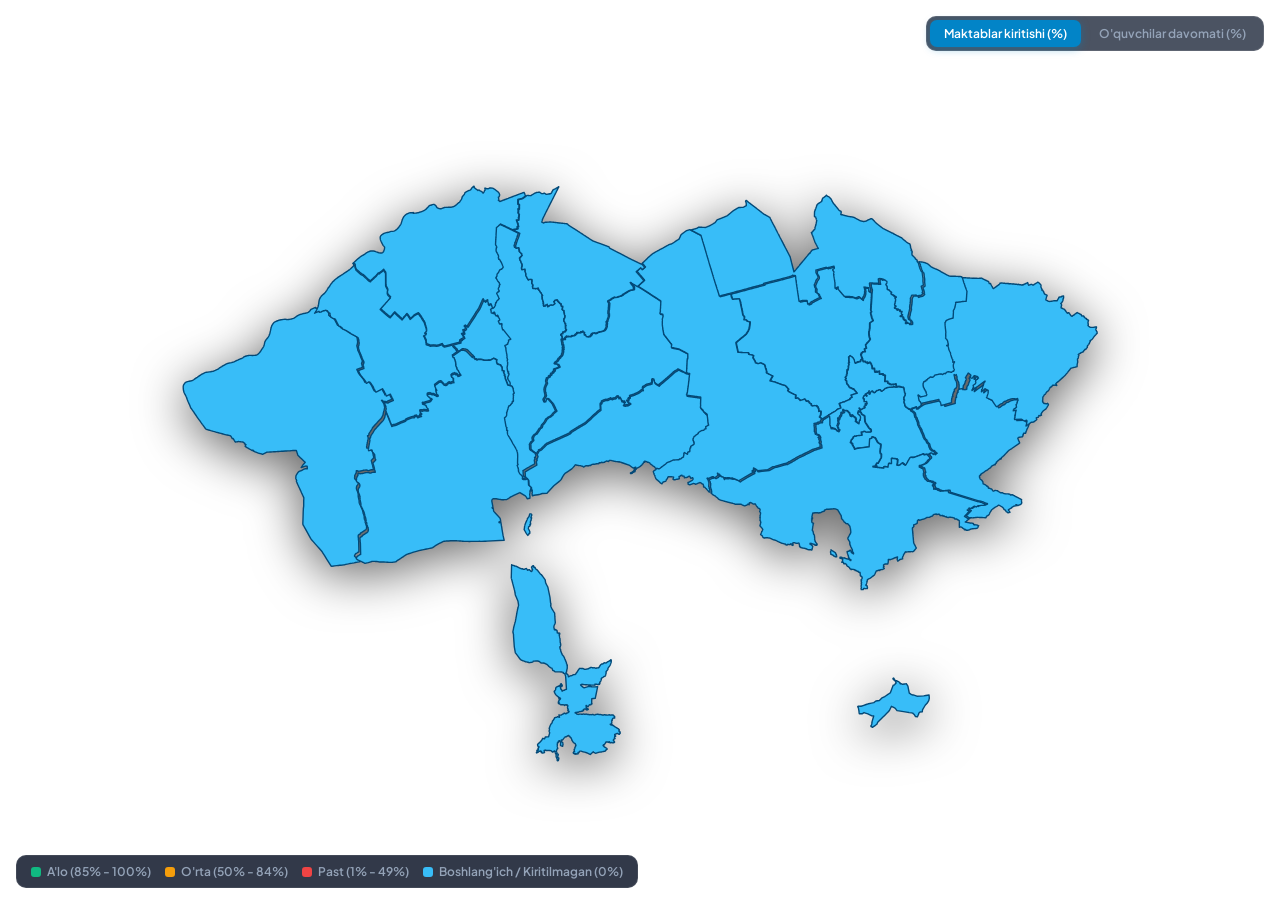
==== commit 94c9a606: "Add files via upload" ====
--- a/fargona_map_widget.html
+++ b/fargona_map_widget.html
@@ -85,16 +85,16 @@
     }
     svg.map-svg path {
       cursor: pointer;
-      stroke: rgba(15, 23, 42, 0.95);
+      stroke: #034977;
       stroke-width: 1.2px;
       stroke-linejoin: round;
       stroke-linecap: round;
-      transition: all 0.2s ease;
+      transition: all 0.25s ease;
     }
     svg.map-svg path:hover {
       stroke: #ffffff;
       stroke-width: 2.5px;
-      filter: drop-shadow(0 0 14px rgba(255, 255, 255, 0.6)) brightness(1.2);
+      filter: drop-shadow(0 0 14px rgba(255, 255, 255, 0.7)) brightness(1.15);
     }
     /* Legend */
     .widget-legend {
@@ -150,6 +150,50 @@
       font-weight: 800;
       font-family: 'JetBrains Mono', monospace;
     }
+    /* Light Mode */
+    body.light-mode {
+      color: #0f172a;
+    }
+    body.light-mode .widget-title {
+      color: #0f172a;
+    }
+    body.light-mode .mode-switch {
+      background: rgba(241, 245, 249, 0.95);
+      border: 1px solid rgba(0, 0, 0, 0.1);
+    }
+    body.light-mode .mode-btn {
+      color: #64748b;
+    }
+    body.light-mode .mode-btn.active {
+      background: #0284c7;
+      color: #ffffff;
+    }
+    body.light-mode svg.map-svg path {
+      stroke: #ffffff;
+      stroke-width: 1.5px;
+    }
+    body.light-mode svg.map-svg path:hover {
+      stroke: #0284c7;
+      stroke-width: 2.5px;
+      filter: drop-shadow(0 0 10px rgba(2, 132, 199, 0.4)) brightness(1.05);
+    }
+    body.light-mode .widget-legend {
+      background: rgba(255, 255, 255, 0.92);
+      border: 1px solid rgba(0, 0, 0, 0.1);
+      box-shadow: 0 4px 14px rgba(0,0,0,0.06);
+    }
+    body.light-mode .legend-item {
+      color: #334155;
+    }
+    body.light-mode .widget-tooltip {
+      background: rgba(255, 255, 255, 0.96);
+      border: 1px solid rgba(0, 0, 0, 0.12);
+      box-shadow: 0 8px 24px rgba(0,0,0,0.15);
+    }
+    body.light-mode .tooltip-name {
+      color: #0f172a;
+      border-bottom: 1px solid rgba(0,0,0,0.08);
+    }
   </style>
 </head>
 <body>
@@ -188,16 +232,111 @@
   </div>
 
   <script>
-    const districtsData = [{"id": "far-qosh", "name": "Qo‘shtepa tumani", "type": "tuman", "schools": 52, "submitted": 50, "students": 38400, "attendance": 94.2, "school_pct": 96.2, "d": "M627.82 152.381L627.905 152.856L627.964 153.168L627.977 153.226L627.995 153.284L627.976 153.371L627.964 153.429L627.937 153.487L627.752 153.678L627.452 153.938L627.163 154.199L626.91 154.431L626.685 154.633L626.545 154.778L626.489 154.865L626.466 154.894L626.467 154.969L626.495 155.056L626.608 155.229L626.888 155.635L627.056 155.866L627.197 156.069L627.281 156.214L627.365 156.329L627.506 156.532L627.59 156.648L627.589 156.735L627.587 156.793L627.574 156.851L627.565 156.88L627.54 156.961L627.517 157.049L627.507 157.106L627.485 157.164L627.456 157.251L627.4 157.396L627.383 157.512L627.327 157.772L627.316 157.859L627.329 157.991L627.357 158.078L627.414 158.223L627.61 158.628L627.666 158.773L627.647 158.831L627.623 158.846L627.594 158.856L627.566 158.866L627.51 158.895L627.498 158.953L627.47 159.127L627.414 159.329L627.399 159.445L627.415 159.532L627.443 159.706L627.464 159.792L627.476 159.85L627.481 159.908L627.486 159.966L627.542 160.256L627.566 160.401L627.589 160.516L627.605 160.632L627.628 160.777L627.636 160.835L627.643 160.893L627.669 161.037L627.673 161.066L627.684 161.153L627.74 161.498L627.761 161.614L627.766 161.665L627.781 161.694L627.791 161.722L627.798 161.809L627.809 161.866L627.829 161.924L627.84 161.982L627.852 162.069L627.871 162.123L627.885 162.21L627.913 162.47L627.969 162.76L627.981 162.905L627.999 162.992L628.01 163.02L628.021 163.079L628.044 163.223L628.05 163.31L628.078 163.513L628.106 163.687L628.12 163.773L628.136 163.86L628.164 164.005L628.193 164.179L628.22 164.41L628.239 164.553L628.244 164.582L628.252 164.64L628.276 164.813L628.305 165.016L628.319 165.103L628.342 165.219L628.356 165.305L628.372 165.392L628.382 165.421L628.39 165.45L628.4 165.537L628.427 165.624L628.447 165.798L628.455 165.856L628.464 165.942L628.462 166.145L628.467 166.29L628.475 166.377L628.481 166.435L628.485 166.608L628.479 166.753L628.483 166.84L628.485 166.985L628.491 167.101L628.477 167.245L628.478 167.34L628.485 167.427L628.489 167.485L628.491 167.558L628.499 167.674L628.51 167.848L628.512 168.079L628.501 168.224L628.504 168.398L628.503 168.688L628.504 168.832V168.948L628.507 169.093L628.508 169.18L628.509 169.267L628.536 169.681L628.545 170.046L628.542 170.19L628.538 170.364L628.562 170.509L628.731 170.856L628.983 170.712L629.309 170.538L629.505 170.422L629.898 170.219L630.213 170.046L630.681 169.785L630.968 169.611L631.024 169.582L631.127 169.58L631.24 169.603L631.213 169.835V169.893L631.204 169.922L631.211 169.979L631.229 170.269L631.256 170.651L631.312 171.196L631.328 171.312L631.412 171.427L631.524 171.63L631.637 171.862L631.749 172.064L631.754 172.093V172.151L631.772 172.18L631.884 172.296L632.052 172.499L632.22 172.672L632.361 172.846L632.473 172.962L632.571 173.095L632.655 173.182L632.683 173.24L632.852 173.413L632.936 173.529L632.964 173.587L633.076 173.732L633.357 174.022L633.413 174.108L633.525 174.224L633.666 174.398L633.862 174.63L633.889 174.688L634.029 174.832L634.085 174.919L634.142 174.948L634.226 175.035L634.254 175.093L634.31 175.151L634.412 175.255L634.457 175.298L634.514 175.327L634.57 175.385L634.626 175.501L634.682 175.587L634.738 175.645L634.822 175.761L634.85 175.819L634.906 175.848L635.131 176.08L635.147 176.107L635.165 176.136L635.195 176.179L635.364 176.352L635.42 176.439L635.504 176.526L635.588 176.642L635.839 176.901L635.896 176.988L635.952 177.046L635.98 177.073L636.007 177.099L636.064 177.127L636.148 177.213L636.176 177.272L636.288 177.387L636.344 177.474L636.381 177.506L636.437 177.592L636.465 177.65L636.535 177.691L636.619 177.707H636.703L636.76 177.708L636.816 177.711L636.956 177.723L637.068 177.73L637.36 177.735L637.416 177.739L637.5 177.747L637.612 177.743L637.696 177.752H637.808L637.921 177.771L638.117 177.762L638.173 177.769L638.258 177.775L638.314 177.78L638.37 177.784L638.454 177.79L638.707 177.785L638.959 177.797L639.016 177.802L639.072 177.809L639.128 177.817L639.2 177.809L639.369 177.818L639.481 177.825L640.186 177.853L640.382 177.861L640.438 177.873L640.494 177.866L640.834 177.88L641.058 177.883H641.115L641.171 177.886L641.255 177.889L641.361 177.89L641.642 177.912L642.065 177.93L642.318 177.947L642.604 177.95L642.646 177.942L642.758 177.954L642.785 177.969L642.817 177.978L642.902 177.985L643.014 178.006L643.21 178.035L643.267 178.042L643.435 178.071L643.519 178.094L643.575 178.109L643.744 178.166L644.35 178.376L644.547 178.434L644.631 178.461L644.855 178.548L644.968 178.606L644.995 178.619L645.052 178.621L645.333 178.737L645.445 178.766L645.613 178.824L645.641 178.842L645.669 178.861L645.781 178.889L645.95 178.947L646.006 178.963L646.09 178.984L646.202 179.013L646.315 179.071L646.371 179.06L646.566 178.997L646.901 178.852L647.181 178.736L647.51 178.591L648.386 178.215L648.638 178.099L648.666 178.078L649.049 177.932L649.132 177.926L649.217 177.946L649.301 178.004L649.47 178.207L649.694 178.439L649.834 178.525L649.879 178.554L649.935 178.56L650.271 178.907L650.383 178.994L651.085 179.718L651.565 180.21L651.734 180.355L651.874 180.442L651.902 180.355L651.986 179.982L652.014 179.779L652.126 179.159L652.155 179.101L652.175 179.072L652.204 179.015L652.231 178.957L652.259 178.87L652.399 178.696L652.483 178.551L652.652 178.291L652.736 178.175L652.876 177.972L653.073 177.683L653.213 177.48L653.381 177.219L653.39 177.191L653.397 177.161L653.39 177.075L653.374 176.959L653.392 176.814L653.414 176.785L653.442 176.727L653.61 176.438L653.628 176.409L653.643 176.38L653.661 176.293L653.679 176.235L653.692 176.061L653.695 176.032L653.751 175.83L653.807 175.685L653.919 175.279L653.976 175.135L654.032 174.932V174.787L654.021 174.671L654.001 174.35L653.996 174.263L653.988 174.147L653.996 174.089L654.005 174.031L654.021 173.915L654.007 173.771L654.009 173.539L654.01 173.336L654.018 173.278L654.03 173.191L654.086 172.96L654.096 172.902L654.152 172.641L654.18 172.439V172.294L654.068 171.946L654.047 171.86L654.025 171.773L654.015 171.715L653.99 171.57L653.977 171.367L653.948 171.13L653.925 171.015L653.913 170.957L653.857 170.754L653.773 170.465L653.576 169.888L653.492 169.686L653.548 169.689L653.932 169.747L654.657 169.863L654.909 169.892L655.106 169.95L655.403 169.979L655.487 169.993L655.627 170.015L655.852 170.044L656.02 170.073L656.161 170.091L656.397 170.122L656.733 170.18L656.93 170.205L657.042 170.22L657.239 170.249L657.539 170.307L657.567 170.336L657.577 170.509V170.683L657.562 170.712L657.556 170.741L657.549 170.77L657.559 171.002L657.573 171.34L657.591 171.656L657.597 171.888L657.598 172.302L657.597 172.418V172.504L657.619 172.956L657.643 173.13L657.67 173.246L657.726 173.535L657.992 173.628L658.217 173.714L658.329 173.772L658.696 173.917L658.725 173.975L658.95 174.062L658.977 174.07L658.966 174.186L658.938 174.516L658.91 174.843L658.882 175.133L658.867 175.335L658.857 175.451L658.851 175.538L658.845 175.741L658.847 175.885L658.849 176.03L658.844 176.146L658.838 176.262L658.832 176.58L658.826 176.725L658.832 176.841V177.188L658.821 177.362L658.813 177.623L658.79 177.854L658.782 178.086L658.779 178.144L658.776 178.231L658.766 178.347L658.76 178.433L658.733 178.735L658.716 178.937L658.696 179.198L658.688 179.522L658.668 179.826L658.658 180L658.634 180.327L658.621 180.617L658.612 180.761L658.601 180.964L658.574 181.32L658.565 181.552L658.552 181.697L658.538 181.87L658.529 182.044L658.519 182.218L658.5 182.565L658.479 182.898L658.455 183.214L658.435 183.555L658.41 183.758L658.416 183.845L658.389 184.019L658.405 184.106L658.418 184.193L658.397 184.337L658.369 184.482L658.313 184.627L658.296 184.743L658.285 184.829V184.974L658.286 185.119L658.296 185.235V185.38L658.295 185.467L658.294 185.553L658.283 185.669L658.275 185.785L658.267 185.872L658.269 186.017L658.247 186.219L658.241 186.335L658.231 186.509L658.218 186.683L658.214 186.74L658.208 186.798L658.204 186.885L658.213 186.972L658.205 187.076L658.194 187.192L658.18 187.307L658.185 187.423L658.18 187.481L658.183 187.539L658.188 187.597L658.179 187.742L658.169 187.887L658.156 187.973L658.149 188.031L658.121 188.048L658.115 188.134L658.113 188.163V188.395L658.129 188.627L658.297 189.136L658.465 189.599L658.606 189.901L658.693 190.11L658.264 190.603L658.04 190.834L658.012 190.921L658.026 190.979L658.007 191.037L658.012 191.095L658.001 191.187L658.024 191.245L658.049 191.389L658.088 191.592L658.093 191.621L658.097 191.65L658.125 191.766L658.138 191.853L658.153 191.94L658.238 192.333L658.266 192.449L658.378 192.857L658.434 193.002L658.457 193.089L658.485 193.234L658.541 193.466L658.597 193.668L658.682 194.027L658.794 194.563L658.878 194.861L658.874 194.948L659.015 195.382L659.155 195.715L659.38 196.205L659.52 196.561L659.744 197.056L660.034 197.759L660.047 197.788L660.062 197.817L660.049 197.904L659.993 197.962L659.909 198.02L659.713 198.107L659.264 198.396L659.067 198.512L658.899 198.628L658.646 198.831L658.141 199.178L657.711 199.482L657.397 199.685L657.313 199.772L657.301 199.888L657.273 200.177L657.266 200.264L657.24 200.574L657.218 200.91L657.219 200.939L657.223 201.026L657.249 201.112L657.276 201.257L657.275 201.315L657.271 201.46L657.262 201.662L657.267 201.778L657.239 201.981L657.228 202.279L657.241 202.511L657.234 202.598L657.227 202.714L657.221 202.945L657.218 203.09L657.22 203.235L657.223 203.437L657.228 203.73L657.222 204.043L657.224 204.071L657.23 204.158L657.223 204.303L657.219 204.419L657.198 204.506L657.186 204.593L657.13 205.021L657.046 205.282L657.017 205.376L656.961 205.384L656.932 205.717L656.922 205.92L656.911 206.122L656.902 206.151L656.892 206.209L656.807 206.47L656.723 206.759L656.639 207.072L656.583 207.246L656.559 207.391L656.533 207.564L656.517 208.01L656.509 208.126L656.512 208.329L656.517 208.473L656.519 208.56L656.522 208.734L656.541 209.058L656.556 209.348L656.559 209.551L656.562 209.695L656.583 209.869L656.611 210.101L656.63 210.332L656.633 210.506L656.745 210.496L656.759 210.727L656.774 211.086L656.783 211.202L656.787 211.26L656.815 211.602L656.823 211.66L656.849 211.862L656.906 212.036L656.934 212.21L657.018 212.441L657.13 212.76L657.186 212.876L657.355 213.301L657.439 213.504L657.467 213.591L657.487 213.62L657.504 213.649L657.532 213.676L657.56 213.691L657.589 213.72L657.568 213.759L657.548 213.788L657.395 214.072L657.282 214.246L657.254 214.333L657.142 214.506L657.02 214.698L656.964 214.814L656.936 214.843L656.852 214.959L656.796 215.074L656.78 215.103L656.759 215.132L656.703 215.19L656.563 215.363L656.451 215.508L656.395 215.537L656.367 215.561L656.338 215.58L656.226 215.695L655.92 216.043L655.78 216.217L655.443 216.564L655.415 216.622L655.394 216.647L655.309 216.733L655.225 216.791L655.113 216.907L654.945 217.11L654.583 217.533L654.358 217.793L654.162 218.054L653.825 218.459L653.741 218.546L653.726 218.573L653.701 218.631L653.686 218.718L653.695 218.776L653.711 218.862L653.733 219.007L653.789 219.152L653.845 219.441L653.901 219.644L653.929 219.731L653.937 219.76L653.945 219.801L653.956 219.887L653.982 220.003L654.004 220.177L654.011 220.206L654.018 220.235L654.025 220.264L654.04 220.322L654.058 220.466L654.085 220.582L654.098 220.669L654.125 220.785L654.141 220.835L654.16 220.864L654.179 220.893L654.191 220.951L654.188 221.038L654.2 221.27L654.222 221.443L654.245 221.559L654.255 221.617L654.243 221.65L654.234 221.679L654.205 221.7L654.143 221.715L654.059 221.728L654.031 221.732L653.593 221.848L653.2 221.964L653.06 221.992L652.807 222.079L652.751 222.103L652.695 222.132L652.673 222.161L652.67 222.189L652.696 222.302L652.724 222.418L652.746 222.505L652.774 222.679L652.83 222.939L652.886 223.142L653.027 223.698L653.083 223.871L653.139 224.103L653.167 224.277L653.223 224.509L653.25 224.624L653.194 224.633L653.11 224.646L653.054 224.657L652.829 224.686L652.689 224.707L652.094 224.794L651.61 224.823L651.579 224.792L651.556 224.705L651.539 224.618L651.529 224.56L651.417 224.618L651.248 224.734L651.052 224.908L650.94 224.994L650.855 225.052L650.687 225.226L650.384 225.487L650.243 225.602L650.159 225.631L650.103 225.66L649.991 225.747L650.013 225.776L650.097 225.921L650.181 226.037L650.266 226.181L650.322 226.239L650.21 226.326L650.125 226.413L649.991 226.479L649.95 226.526L649.93 226.497L649.874 226.526L649.888 226.552L649.909 226.581L649.825 226.61L649.768 226.638L649.712 226.662L649.628 226.691L649.572 226.706L649.569 226.938L649.566 227.345L649.565 227.49L649.705 227.487L649.725 227.516L649.79 227.651L649.818 227.738L649.832 227.767L649.849 227.887L649.905 228.032L649.961 228.321L649.988 228.379L650.047 228.534L650.073 228.522L650.088 228.58L650.115 228.696L650.139 228.812L650.13 228.873L650.197 229.012L650.212 229.041L650.352 229.475L650.42 229.587L650.518 229.749L650.673 230.049L650.695 230.107L650.751 230.223L650.78 230.338L650.836 230.541L650.968 230.837L650.743 230.895L650.446 230.982L650.333 231.04L650.109 231.185L649.66 231.532L649.519 231.59L649.523 231.914L649.511 232.554L649.505 232.612L649.502 232.641L649.426 232.719L649.005 232.806L648.39 232.95L647.784 233.095L647.108 233.269L646.715 233.385L646.49 233.5L646.35 233.558L645.834 233.79L645.488 233.935L645.264 234.051L644.958 234.195L644.705 234.051L644.312 233.819L644.144 233.703L644.136 233.394L644.112 233.249L644.055 232.913L644.045 232.855L643.989 232.565L643.96 232.392L643.68 231.65L643.455 231.176L643.287 230.88L643.147 230.678L643.034 230.504L642.838 230.243L642.641 230.012L642.501 229.867L642.43 229.793L642.306 229.665L642.054 229.433L641.77 229.202L641.304 228.869L640.861 228.556L640.748 228.469L640.271 228.133L640.251 228.162L640.11 228.365L640.054 228.452L639.729 228.927L639.616 229.101L639.476 229.216L639.336 229.274L639.111 229.332L639.167 229.564L639.19 229.622L639.303 229.914L639.359 230.059L639.36 230.117L639.339 230.262L639.33 230.377L639.331 230.464L639.348 230.58L639.356 230.725L639.366 230.956L639.373 231.101L639.381 231.188L639.393 231.246L639.364 231.362L639.308 231.536L639.284 231.651L639.228 231.825L639.216 231.941L639.234 232.086L639.262 232.346L639.318 232.636L639.325 232.752L639.353 232.954L639.373 233.128L639.387 233.331L639.414 233.533L639.436 233.608L639.454 233.658L639.51 233.774L639.531 233.832L639.551 233.871L639.58 233.929L639.602 233.956L639.658 234.013L639.715 234.101L639.741 234.159L639.667 234.196L639.61 234.209L639.262 234.296L638.982 234.353L638.897 234.368L638.923 234.454L639.035 234.569L639.063 234.598L639.119 234.655L639.203 234.829L639.315 235.177L639.4 235.379L639.412 235.437L639.384 235.611L639.356 235.814L639.342 235.872L639.285 236.161L639.264 236.277L639.235 236.422L639.197 236.462L639.174 236.491L639.146 236.549L639.115 236.581L639.058 236.697L638.89 236.871L638.806 236.986L638.79 237.01L638.734 237.068L638.79 237.155L638.874 237.242L638.902 237.299L638.959 237.386L638.987 237.531L639 237.618L638.972 237.879V237.966L638.979 238.024L638.965 238.14L638.948 238.168L638.92 238.255L638.903 238.313L638.876 238.429L638.819 238.574L638.763 238.747L638.756 238.863L638.75 238.95L638.739 239.037L638.75 239.074L638.778 239.103L638.796 239.132L638.712 239.587L638.685 239.76L638.629 240.224L638.573 240.528L637.646 240.383L637.649 240.433L637.66 240.462L637.67 240.491L637.691 240.517L637.752 240.58L637.808 240.667L637.83 240.725L637.855 240.783L637.882 240.81L637.91 240.839L637.966 241.012L638.023 241.128L638.027 241.186L637.971 241.302L637.948 241.36L637.864 241.505L637.845 241.534L637.733 241.707L637.704 241.765L637.678 241.823L637.664 241.91L637.664 241.968L637.671 242.026L637.692 242.101L637.707 242.188L637.721 242.333L637.73 242.391L637.752 242.564L637.78 242.68L637.806 242.825L637.825 242.912L637.832 243.028L637.84 243.144L637.854 243.201L637.84 243.288L637.83 243.346L637.842 243.404L637.834 243.462L637.825 243.52L637.822 243.578L637.805 243.636L637.786 243.694L637.73 243.78L637.673 243.838L637.617 244.041L637.587 244.039L637.474 244.04L637.446 244.04L637.39 244.041L637.306 244.042L637.304 244.1V244.187L637.309 244.303L637.318 244.332L637.345 244.47L637.358 244.557L637.348 244.586L637.345 244.624L637.351 244.653L637.353 244.681L637.354 244.71L637.363 244.797L637.382 244.826L637.404 244.859L637.413 244.917L637.423 244.96L637.433 244.989L637.443 245.018L637.437 245.047L637.395 245.07L637.311 245.099L637.282 245.114L637.395 245.404L637.133 245.586L637.113 245.609L637.001 245.783L636.972 245.841L636.916 245.928L636.889 245.986L636.861 246.044L636.749 246.188L636.721 246.247L636.712 246.276L636.698 246.333L636.624 246.376L636.54 246.434L636.484 246.463L636.181 246.665L636.321 246.868L636.517 247.175L636.77 247.575L636.966 247.806L636.602 248.183L636.405 248.443L636.237 248.704L636.349 248.878L636.405 248.993L636.425 249.051L636.45 249.129L636.468 249.188L636.481 249.216L636.566 249.274L636.678 249.361L636.734 249.381L636.874 249.439L637.043 249.526L637.099 249.584L637.127 249.611L637.239 249.727L637.295 249.872L637.351 250.045L637.379 250.248L637.381 250.451L637.372 250.596L637.364 250.74L637.349 250.943L637.342 251.001L637.339 251.03L637.331 251.059L637.319 251.117L637.375 251.261L637.403 251.377L637.544 251.901L637.572 251.988L637.628 252.133L637.641 252.16L637.674 252.177L637.688 252.351L637.707 252.438L637.723 252.467L637.788 252.501H637.816L637.86 252.497L637.989 252.626L638.185 252.8L638.291 252.903L638.431 253.019L638.487 253.105L638.627 253.337L638.768 253.54L638.88 253.714L638.964 253.887L639.076 254.09L639.329 254.611L639.554 254.996L639.862 255.315L640.202 255.547L640.398 255.691L640.704 255.749L640.988 255.807L641.033 255.818L641.74 256.133L641.824 256.162L641.849 256.188L641.922 256.262L642.063 256.436L642.147 256.494L642.372 256.581L642.748 256.697L642.944 256.726L643 256.729L643.112 256.737L643.365 256.742L643.477 256.758L643.461 256.873L643.474 256.905L643.614 257.05L643.67 257.137L644.119 257.6L644.231 257.745L644.316 257.861L644.484 258.063L644.625 258.237L644.793 258.411L644.933 258.585L644.989 258.642L645.102 258.787L645.27 258.99L645.523 259.306L645.549 259.335L645.773 259.624L645.829 259.711L645.97 259.885L646.293 260.273L646.461 260.475L646.433 260.486L646.405 260.497L646.121 260.583L645.869 260.67L645.672 260.728L645.504 260.786L645.279 260.844L645.055 260.931L644.724 261.018L644.631 261.045L644.547 261.07L644.351 261.127L644.322 261.137L644.21 261.166L644.154 261.191L644.098 261.219L643.783 261.306L643.531 261.393L643.278 261.451L643.054 261.537L642.742 261.624L642.63 261.653L642.49 261.682L642.293 261.74L641.973 261.827L641.271 261.972L641.3 262.03L641.412 262.331L641.468 262.475L641.58 262.678L641.636 262.823L641.657 262.881L641.714 263.055L641.798 263.286L641.822 263.373L641.878 263.576L641.962 263.807L642.018 263.952L642.033 263.981L642.055 264.01L642.071 264.039L642.09 264.068L641.865 264.155L641.557 264.299L641.073 264.56L640.532 264.87L640.336 264.986L640.195 265.072L640.111 265.159L640.106 265.217L640.125 265.333L640.209 265.594L640.216 265.623L640.231 265.681L640.234 265.709L640.237 265.738L640.231 265.767L640.2 265.841L640.144 265.87L640.06 265.899L639.92 265.928L639.546 266.044L639.229 266.159L639.089 266.217L638.766 266.362L638.393 266.536L637.899 266.738L637.703 266.825L637.45 266.941L637.001 267.144L636.476 267.376L636.308 267.433L636.027 267.549L635.648 267.752L635.275 268.012L634.882 268.215L634.855 268.231L634.83 268.202L634.774 268.144L634.7 268.099L634.667 268.066L634.611 268.008L634.582 267.95L634.491 267.982L634.162 268.127L634.078 268.156L633.882 268.242L633.407 268.445L633.053 268.59L632.829 268.677L631.03 269.406L631.002 269.424L631.426 270.457L631.482 270.631L631.566 270.805L631.734 271.21L631.875 271.583L631.987 271.873L632.108 272.183L632.333 272.696L632.348 272.725L632.179 272.84L632.263 273.101L632.279 273.16L632.336 273.276L632.289 273.302L631.826 273.447L631.391 273.591L630.653 273.852L629.381 274.35L629.047 274.466L629.051 274.511L629.041 274.561L628.984 274.618L628.956 274.677L628.844 274.763L628.62 274.995L628.339 275.227L628.255 275.313L628.058 275.487L627.805 275.69L627.665 275.806L627.497 275.922L627.216 276.095L626.809 276.327L626.697 276.385L626.444 276.529L626.043 276.761L625.737 276.935L625.417 277.138L625.249 277.224L625.08 277.34L624.707 277.572L624.322 277.803L623.874 278.035L623.733 278.122L623.34 278.354L623.2 278.441L623.032 278.556L622.7 278.73L622.503 278.846L622.476 278.867L622.419 278.892L622.251 278.979L622.054 279.095L621.774 279.239L621.718 279.265L621.685 279.284L621.66 279.298L621.519 279.385L621.181 279.559L620.836 279.762L620.357 280.023L620.272 280.081L620.233 280.118L620.065 280.262L619.868 280.436L619.531 280.61L619.447 280.668L619.223 280.783L619.11 280.87L618.914 280.986L618.773 281.073L618.661 281.131L618.521 281.218L618.296 281.363L617.985 281.565L617.844 281.681L617.592 281.913L617.508 281.971L617.396 281.983L617.283 282.005L617.171 282.034L616.89 282.178L616.806 282.207L616.75 282.236L616.666 282.323L616.61 282.41L616.497 282.526L616.413 282.584L616.132 282.641L615.877 281.973L615.857 281.945L615.835 281.916L615.816 281.891L615.732 281.833L615.592 281.747L615.536 281.718L615.451 281.66L615.395 281.631L615.339 281.573L615.199 281.457L614.974 281.283L614.834 281.196L614.778 281.167L614.665 281.138L614.581 281.11L614.497 281.087L614.469 281.058L614.453 280.971L614.446 280.914L614.456 280.711L614.473 280.624L614.491 280.595L614.547 280.508L614.688 280.247L614.772 280.073L614.791 280.044L614.904 279.87L615.016 279.668L615.1 279.494L615.212 279.32L615.297 279.204L615.381 279.031L615.39 278.973L615.401 278.915L615.428 278.57L615.44 278.426L615.448 278.281L615.45 278.252L615.478 277.901L615.487 277.786L615.498 277.67L615.514 277.525L615.523 277.438L615.537 277.293L615.556 277.12L615.57 276.946L615.596 276.714L615.6 276.483L615.592 276.425L615.581 276.338L615.568 276.251L615.556 276.164L615.559 276.019L615.567 275.932L615.455 275.948L615.259 275.974L615.09 275.997L614.865 276.016L614.753 276.028L614.501 276.057L614.172 276.086L614.088 276.102L614.032 276.126L613.948 276.155L613.863 276.242L613.86 275.976L613.855 275.773L613.835 275.746L613.83 275.688L613.835 275.601L613.851 275.514L613.872 275.399L613.876 275.341L613.88 275.254L613.824 274.808L613.814 274.663L613.802 274.605L613.79 274.547L613.763 274.344L613.707 274.084L613.679 273.788L613.674 273.73L613.621 273.737L613.593 273.747L613.453 273.805L613.431 273.689L613.423 273.66L613.396 273.573L613.34 273.428L613.255 273.127L613.238 273.04L613.219 272.925L613.206 272.809L613.186 272.722L613.184 272.693L613.181 272.635L613.164 272.49L613.155 272.461L613.15 272.433L613.147 272.398L613.136 272.282L613.128 272.195L613.1 272.194L613.016 272.191L612.987 272.188L612.875 272.168L612.819 272.149L612.735 272.13L612.679 272.121L612.6 272.108L612.522 272.1L612.421 272.074L612.393 272.061L612.337 272.052L612.28 272.036L612.253 272.007L612.232 271.978L612.21 271.92L612.193 271.833L612.137 271.63L612.109 271.486L612.083 271.37L612.026 271.225L612.014 271.181L611.993 271.095L611.959 271.066L611.902 271.059L611.826 271.054L611.515 271.083L611.318 271.112L611.15 271.141L611.065 271.159L611.009 271.174L610.897 271.203L610.841 271.221L610.813 271.233L610.757 271.262L610.677 271.307L610.644 271.299L610.614 271.267L610.597 271.244L610.529 271.175L610.417 271.088L610.333 271.059L610.304 271.054L610.277 271.047L610.192 271.061L610.052 271.08L609.94 271.096L609.856 271.125L609.799 271.154L609.715 271.176L609.491 271.234L609.431 271.247L609.417 271.218L609.305 271.239L609.025 271.297L608.94 271.32L608.8 271.349L608.772 271.357L608.716 271.369L608.66 271.389L608.604 271.41L608.435 271.468L608.379 271.489L608.295 271.517L608.267 271.459L608.251 271.43L608.167 271.372L608.054 271.285L607.914 271.14L607.879 271.1L607.794 271.042L607.682 270.955L607.626 270.926L607.542 270.905L607.458 270.902L607.432 270.873L607.406 270.839L607.35 270.752L607.322 270.665L607.311 270.607L607.305 270.578L607.284 270.463L607.278 270.112L607.266 270.054L607.238 270.025L607.21 269.967L607.188 269.881L607.166 269.62L607.158 269.562L607.149 269.504L607.112 269.468L607.028 269.443L606.944 269.43L606.887 269.437L606.859 269.441L606.747 269.437L606.607 269.416L606.551 269.392L606.523 269.375L606.438 269.288L606.326 269.23L606.27 269.208L606.214 269.121L606.13 269.034L605.793 268.86L605.767 268.844L605.711 268.815L605.693 268.758L605.688 268.671L605.683 268.613L605.686 268.468L605.678 268.41L605.674 268.381L605.663 268.294L605.665 268.063L605.609 268.005L605.553 267.999L605.469 267.984L605.374 267.981L605.318 267.972L605.262 267.978L605.15 267.963L605.038 267.949L604.982 267.921L604.959 267.863L604.945 267.805L604.925 267.719L604.9 267.632L604.865 267.518L604.808 267.373L604.668 267.083L604.612 267.025L604.565 266.983L604.51 266.984L604.46 266.998L604.376 267.027L604.292 267.085L604.264 267.113L604.208 267.142L604.095 267.171L604.011 267.2L603.955 267.229L603.899 267.287L603.873 267.305L603.844 267.33L603.564 267.388L603.367 267.446L603.227 267.475L603.143 267.501L603.118 267.472L603.09 267.414L603.079 267.356L603.053 267.269L602.997 267.182L602.884 267.038L602.856 266.98L602.83 266.951L602.774 266.893L602.718 266.777L602.634 266.632L602.619 266.603L602.598 266.581L602.573 266.552L602.559 266.52L602.495 266.41L602.41 266.295L602.27 266.15L602.186 266.034L602.13 265.976L602.074 265.889L602.045 265.831L602.011 265.789L601.998 265.76L601.848 265.565L601.764 265.391L601.708 265.398L601.652 265.406L601.456 265.464L601.231 265.551L600.919 265.667L600.526 265.869L600.442 265.898L600.052 266.043L599.485 266.246L598.82 266.448L598.34 266.564L597.728 266.738L597.717 266.709L597.698 266.651L597.613 266.419L597.501 266.057L597.473 266L597.458 265.971L597.346 265.913L597.289 265.855L597.121 265.739L596.981 265.623L596.812 265.507L596.363 265.218L596.307 265.131L596.139 264.899L595.914 264.595L595.858 264.508L595.774 264.537L595.549 264.566L595.525 264.595L595.498 264.624L595.385 264.639L595.301 264.656L595.133 264.681L594.964 264.739L594.644 264.768L594.448 264.764L594.013 264.77L593.901 264.782L593.845 264.775L593.816 264.769L593.804 264.725L593.796 264.692L593.806 264.663L593.806 264.605L593.807 264.461L593.804 264.229L593.794 264.142L593.78 263.997L593.789 263.881L593.8 263.736L593.825 263.649L593.831 263.504L593.837 263.215L593.852 263.07L593.863 262.983L593.89 262.838L593.906 262.752L593.927 262.607L593.932 262.279L593.94 262.135L593.943 262.077L593.956 261.932L593.928 261.917L593.788 261.83L593.732 261.805L593.648 261.776L593.356 261.66L593.3 261.639L593.159 261.612L593.019 261.592L592.766 261.534L592.598 261.476L592.486 261.418L592.439 261.393L592.411 261.372L592.355 261.345L592.242 261.316L592.196 261.288L592.175 261.267L591.725 261.035L591.642 261.006L591.557 260.948L591.417 260.89L591.361 260.861L591.221 260.774L590.968 260.659L590.856 260.601L590.659 260.485L590.303 260.311L590.011 260.166L589.421 259.862L589.113 259.689L588.972 259.631L588.658 259.428L588.489 259.341L588.448 259.343L588.308 259.314L588.259 259.269L588.034 259.096L587.894 258.98L587.593 258.719L587.509 258.632L587.212 258.372L587.155 258.314L587.043 258.169L587.099 258.024L587.212 257.677L587.257 257.597L587.397 257.394L587.65 257.032L587.762 256.859L587.738 256.821L587.72 256.799L587.692 256.741L587.664 256.712L587.608 256.683L587.439 256.509L587.298 256.335L587.046 256.075L586.934 255.93L586.85 255.843L586.825 255.825L586.797 255.799L586.741 255.712L586.685 255.683L586.601 255.625L586.516 255.509L586.46 255.422L586.292 255.248L586.18 255.191L586.152 255.162L586.124 255.104L586.068 255.046L585.983 254.988L585.871 254.872L585.731 254.698L585.17 254.119L585.113 254.09L585.094 254.042L585.097 254.013L585.087 253.96L585.07 253.931L585.014 253.902L584.968 253.867L584.827 253.809L584.743 253.78L584.718 253.766L584.662 253.741L584.606 253.714L584.522 253.708L584.437 253.679L584.381 253.65L584.269 253.639L584.1 253.61L584.044 253.595L583.988 253.595L583.904 253.587L583.849 253.574L583.793 253.562L583.681 253.543L583.625 253.527L583.491 253.504L583.379 253.486L583.323 253.47L583.239 253.448L583.155 253.422L583.042 253.395L583.006 253.381L582.978 253.369L582.922 253.361L582.848 253.345L582.791 253.339L582.746 253.325L582.702 253.299L582.65 253.279L582.566 253.269H582.538L582.51 253.256L582.465 253.215L582.43 253.202L582.346 253.216L582.318 253.211L582.29 253.153L582.27 253.126L582.242 253.102H582.213L582.157 253.114L582.101 253.103L582.045 253.076L581.933 253.018L581.905 253.007L581.849 252.983L581.806 252.981L581.779 252.962L581.694 252.904L581.638 252.891L581.526 252.866L581.442 252.847L581.414 252.835L581.334 252.801L581.082 252.714L581.054 252.704L581.026 252.694L580.978 252.677H580.922L580.838 252.619L580.753 252.59L580.641 252.561L580.613 252.55L580.529 252.525L580.445 252.496L580.417 252.471L580.361 252.469L580.248 252.411L580.192 252.386L580.136 252.357L580.108 252.335L579.967 252.277L579.884 252.25L579.715 252.192L579.575 252.134L579.521 252.099L579.465 252.072L579.185 252.014L578.988 251.956L578.904 251.927L578.848 251.904L578.791 251.877L578.651 251.819L578.483 251.761L578.343 251.703L578.23 251.674L578.174 251.666L578.118 251.653L578.076 251.624L577.879 251.537L577.627 251.421L577.304 251.305L577.136 251.218L577.051 251.195L577.024 251.201L576.967 251.181L576.939 251.155L576.845 251.12L576.705 251.062L576.537 250.975L576.424 250.946L576.34 250.918L576.256 250.893L576.2 250.873L576.115 250.846L575.975 250.788L575.919 250.763L575.863 250.742L575.751 250.722H575.666L575.582 250.702L575.498 250.673L575.414 250.651L575.304 250.614L575.22 250.596L575.163 250.583L575.107 250.58L575.051 250.578L575.007 250.551H574.951L574.895 250.54L574.85 250.528L574.794 250.499L574.765 250.482L574.738 250.467L574.569 250.438L574.457 250.413L574.373 250.392L574.204 250.357L574.13 250.34L574.074 250.326L574.018 250.309L573.962 250.287L573.926 250.274L573.87 250.266L573.798 250.25L573.765 250.243L573.726 250.239L573.684 250.225L573.64 250.21L573.584 250.189L573.556 250.18L573.5 250.167L573.416 250.163L573.359 250.156L573.303 250.134L573.219 250.105L573.161 250.11L573.049 250.097L572.881 250.04L572.824 250.012L572.74 249.991L572.684 250.002L572.544 249.993L572.516 249.985L572.46 249.973L572.375 249.956L572.291 249.934L572.039 249.905L571.926 249.878L571.87 249.865L571.814 249.837L571.786 249.751L571.758 249.635L571.782 249.613L571.811 249.555L571.907 249.451L572.075 249.15L572.577 248.232L572.993 247.473L573.133 247.213L573.329 246.874L573.414 246.729L574.065 245.563L573.953 245.505L573.869 245.476L573.262 245.186L572.695 244.926L571.463 244.318L571.295 244.231L571.042 244.115L570.52 243.825L570.206 243.652L570.009 243.536L569.504 243.275L569.125 243.072L568.872 242.899L568.704 242.812L568.676 242.754L568.698 242.667L568.726 242.522L568.752 242.407L568.808 241.885V241.741L568.813 241.654V241.538L568.795 241.422L568.767 241.335L568.755 241.277L568.727 241.162L568.719 241.104L568.691 240.959L568.635 240.727L568.579 240.582L568.562 240.524L568.535 240.409L568.52 240.351L568.508 240.293L568.495 240.264L568.47 240.177L568.458 240.148L568.446 240.119L568.418 240.061L568.413 240.032L568.4 240.003L568.372 239.917L568.362 239.889L568.343 239.845L568.307 239.81L568.275 239.769L568.253 239.745L568.237 239.711L568.275 239.667L568.283 239.629L568.266 239.585L568.239 239.55L568.219 239.5L568.209 239.456L568.189 239.424L568.177 239.395L568.17 239.366L568.15 239.308L568.126 239.25L568.105 239.231L568.088 239.206L568.081 239.174L568.098 239.116L568.085 239.058L568.06 239L568.033 238.942L568.011 238.884L568.007 238.84L567.923 238.609L567.861 238.389L567.833 238.302L567.777 238.157L567.752 238.07L567.724 237.983L567.701 237.896L567.692 237.867L567.668 237.81L567.639 237.694L567.609 237.612L567.584 237.555L567.556 237.381L567.543 237.323L567.52 237.265L567.496 237.207L567.471 237.12L567.442 237.033L567.427 237.004L567.415 236.946L567.387 236.859L567.38 236.83L567.375 236.802L567.364 236.773L567.336 236.715L567.308 236.628L567.28 236.512L567.224 236.338L567.198 236.28L567.188 236.222L567.176 236.164L567.17 236.135L567.152 236.078L567.124 236.02L567.1 235.962L567.091 235.904L567.072 235.875L567.047 235.817L567.019 235.759L566.982 235.733L566.897 235.707L566.814 235.683L566.758 235.661L566.73 235.643L566.253 235.446L566.141 235.417L566.001 235.359L565.916 235.33L565.888 235.306L565.832 235.277L565.812 235.248L565.784 235.219L565.76 235.193L565.676 235.135L565.651 235.122L565.595 235.093L565.342 235.006L565.286 234.977L565.202 234.919L565.033 234.833L564.809 234.746L564.528 234.63L564.248 234.485L564.219 234.465L564.135 234.436L564.079 234.419L564.023 234.397L563.911 234.368L563.854 234.348L563.798 234.322L563.77 234.316L563.714 234.31L563.686 234.317L563.659 234.336L563.603 234.359L563.547 234.375L563.49 234.399L563.434 234.414L563.398 234.43L563.357 234.435L563.329 234.452L563.309 234.475L563.217 234.513L563.161 234.524L563.133 234.53L563.091 234.549L563.035 234.571L562.979 234.594L562.95 234.604L562.874 234.623L562.79 234.638L562.734 234.65L562.678 234.658L562.622 234.685L562.537 234.705L562.369 234.763L562.285 234.786L562.201 234.807L562.116 234.824L562.06 234.829L561.976 234.844L561.88 234.865L561.824 234.879L561.796 234.888L561.571 234.945L561.459 234.964L561.375 234.942L561.319 234.913L561.234 234.884L561.15 234.872L561.094 234.864L561.038 234.849L561.011 234.824L560.983 234.803L560.955 234.793L560.926 234.786L560.843 234.757L560.786 234.738L560.758 234.721L560.702 234.703L560.59 234.674L560.37 234.608L560.314 234.585L560.286 234.568L560.229 234.542L560.145 234.513L560.033 234.484L559.864 234.426L559.808 234.397L559.724 234.374L559.696 234.357L559.668 234.343L559.612 234.337L559.5 234.308L559.472 234.279L559.359 234.3L559.356 234.243L559.299 234.069L559.187 233.779L559.103 233.548L558.962 233.113L558.878 232.882L558.766 232.65L558.743 232.592L558.687 232.447L558.663 232.418L558.635 232.36L558.494 232.158L558.354 231.926L558.186 231.665L558.073 231.463L557.905 231.162L557.548 230.597L557.352 230.296L557.212 230.064L557.071 230.006L557.034 229.993L557.005 229.958L556.999 229.9L557.014 229.843L557.026 229.785L557.039 229.727L557.052 229.669L557.136 229.408L557.192 229.205L557.249 228.945L557.332 228.655L557.344 228.598L557.361 228.511L557.389 228.366L557.411 228.279L557.443 228.145L557.499 228.029L557.508 228L557.515 227.971L557.51 227.913L557.481 227.887L557.425 227.873L557.313 227.833L557.257 227.816L557.173 227.796L557.117 227.789L556.948 227.733L556.864 227.704L556.78 227.685L556.696 227.657L556.471 227.599L556.303 227.541L556.106 227.483L555.994 227.458L555.882 227.431L555.714 227.41L555.601 227.383L555.489 227.356L555.377 227.298L555.237 227.269L555.068 227.24L554.816 227.211L554.417 227.153L554.094 227.095L553.785 227.009L553.701 226.98L553.673 226.967L553.645 226.946L553.589 226.917L553.533 226.83L553.491 226.749L553.473 226.691L553.446 226.633L553.426 226.607L553.427 226.549L553.407 226.462L553.386 226.405L553.369 226.346L553.358 226.318L553.329 226.231L553.308 226.144L553.252 225.999L553.238 225.97L553.22 225.912L553.194 225.825L553.169 225.767L553.15 225.71L553.094 225.536L553.01 225.526L552.841 225.513L552.729 225.503L552.673 225.5L552.589 225.495L552.532 225.494L552.504 225.494L552.42 225.475L552.364 225.45L552.308 225.449L552.28 225.448L552.139 225.445L552.083 225.443L551.999 225.44L551.943 225.437L551.859 225.434L551.718 225.424L551.606 225.441L551.535 225.447L551.45 225.443L551.366 225.445L551.338 225.447L551.254 225.457L551.17 225.467L551.058 225.479L550.945 225.478L550.833 225.449L550.754 225.428L550.726 225.44L550.679 225.458L550.652 225.469L550.36 225.466L550.079 225.463L549.628 225.467L548.951 225.462L548.222 225.447L548.081 225.458L547.913 225.452L547.857 225.424L547.816 225.396L547.76 225.367L547.676 225.309L547.592 225.297L546.893 225.305L546.725 225.302L546.641 225.301L546.528 225.304L546.332 225.275L546.192 225.274L545.995 225.276L545.939 225.284L545.883 225.293L545.798 225.296L545.686 225.3L545.358 225.29L545.252 225.307L545.028 225.294L544.915 225.287L544.528 225.29L544.331 225.291L544.303 225.284L544.251 225.25L544.223 225.192L544.201 225.076L544.174 224.961L544.165 224.874L544.109 224.541L543.913 223.724L543.885 223.579L543.857 223.464L543.829 223.348L543.801 223.261L543.783 223.145L543.769 223.058L543.749 222.942L543.693 222.653L543.609 222.288L543.412 221.489L543.328 221.031L543.188 220.415L543.132 220.183L543.103 220.009L542.935 219.291L542.823 218.727L542.767 218.466L542.711 218.116L542.57 217.415L542.514 217.299L542.488 217.278L542.6 217.162L542.574 217.046L542.549 216.96L542.493 216.815L542.7 216.602L542.952 216.37L543.239 216.138L543.379 216.022L543.604 215.791L543.716 215.704L543.772 215.675L543.828 215.617L543.869 215.567L543.925 215.51L543.948 215.486L544.144 215.284L544.521 214.98L544.936 214.661L545.25 214.401L546.177 213.648L546.976 212.991L547.485 212.573L548.186 212.009L548.761 211.543L549.943 210.561L550.679 209.976L551.021 209.637L551.366 209.151L551.894 208.352L552.062 208.12L552.556 207.336L552.837 206.884L552.977 206.652L553.117 206.342L553.174 206.198L553.147 206.183L553.035 206.125L553.213 205.874L553.353 205.614L553.438 205.44L553.69 205.067L553.803 204.806L553.887 204.603L553.971 204.013L553.999 203.604L554.055 203.217L554.224 202.021L554.28 201.514L554.308 201.311L554.326 201.083L554.353 200.881L554.465 199.896L554.521 199.242L554.541 199.039L554.316 199.01L554.292 198.952L554.264 198.932L554.207 198.917L554.151 198.921L554.095 198.979L554.067 198.975L554.011 198.963L553.486 198.818L552.557 198.586L552.128 198.47L552.101 198.447L552.073 198.418L551.742 197.749L551.714 197.691L551.601 197.517L551.489 197.402L551.349 197.373L551.18 197.345L550.521 197.258L549.395 197.114L549.407 196.998L549.464 196.552L549.576 195.793L549.716 194.606L549.706 194.519L549.683 194.49L549.365 194.123L548.955 193.663L548.523 193.174L548.41 193.029L548.298 192.45L548.289 192.392L548.303 192.276L548.286 192.131L548.23 191.824L548.117 191.361L548.098 191.245L548.072 191.101L548.016 190.84L547.999 190.753L547.974 190.55L547.89 190.119L547.834 189.916L547.81 189.713L547.641 188.88L547.585 188.619L547.557 188.445L547.445 187.794L547.304 187.206L547.248 187.003L547.164 186.639L547.142 186.465L547.114 186.262L547.03 185.961L546.974 185.758L546.918 185.585L546.909 185.527L546.871 185.509L546.815 185.104L546.789 185.017L546.705 184.545L546.621 184.134L546.509 183.509L546.48 183.306L546.396 182.958L546.368 182.756L546.34 182.582L546.318 182.495L546.303 182.437L546.246 182.09L546.19 181.829L546.106 181.43L546.022 181.198L545.938 180.938L545.853 180.645L545.713 180.274L545.657 180.072L545.658 180.043L545.64 179.956L545.528 179.666L545.416 179.406L545.359 179.232L545.331 179.203L545.308 179.174L545.223 179.087L545.167 179.116H545.111L545.055 179.123L545.027 179.128L544.943 179.136L544.879 179.141L544.655 179.162L544.458 179.174L544.068 179.198L543.956 179.21L543.787 179.227L543.591 179.234L543.479 179.243L543.339 179.255L543.226 179.262L543.17 179.265L543.086 179.274L543.03 179.281L543.001 179.285L542.833 179.298L542.721 179.313L542.641 179.311L542.529 179.321L542.416 179.329L542.333 179.334L542.192 179.341L542.052 179.352L541.667 179.38L541.386 179.401L541.041 179.428L540.761 179.449L540.387 179.477L539.843 179.506L539.731 179.517L539.59 179.533L539.562 179.514L539.536 179.456L539.48 179.341L539.396 179.196L539.228 178.848L538.975 178.272L538.863 178.012L538.806 177.867L538.694 177.635L538.582 177.432L538.526 177.346L538.441 177.143L538.54 177.085L538.596 177.027L538.54 176.853L538.512 176.708L538.484 176.593L538.461 176.506L538.405 176.274L538.398 176.244L538.388 176.215L538.363 176.128L538.306 175.868L538.267 175.665L538.248 175.578L538.228 175.491L538.144 175.141L538.116 175.053L538.107 175.025L538.097 174.996L538.636 174.851L538.664 174.841L539.195 174.696L539.709 174.552L540.334 174.378L541.724 174.025L542.625 173.764L543.394 173.561L543.831 173.446L544.85 173.185L546.113 172.852L548.519 172.198L548.956 172.082L549.86 171.85L551.244 171.485L551.831 171.341L552.493 171.167L555.013 170.449L555.443 170.333L556.201 170.13L556.807 169.957L557.433 169.783L558.213 169.58L559.263 169.291L560.27 169.03L560.73 168.914L561.875 168.607L561.988 168.58L562.838 168.348L563.938 168.047L564.825 167.815L565.227 167.7L565.735 167.555L566.464 167.352L567.219 167.149L567.218 167.092L567.216 166.976L567.223 166.889L567.231 166.802L567.287 166.455L567.4 166.368L567.691 166.281L568.006 166.194L568.559 166.049L570.523 165.554L574.268 164.625L575.116 164.422L575.722 164.248L576.859 163.944L577.24 163.857L577.773 163.713L578.054 163.655L578.167 163.597L578.689 163.452L580.673 162.934L581.644 162.702L582.197 162.557L582.761 162.413L583.469 162.239L584.145 162.036L584.83 161.862L585.607 161.659L587.243 161.213L587.743 161.069L588.669 160.808L589.309 160.634L589.604 160.548L589.857 160.49L590.423 160.345L590.592 160.287L590.732 160.258L590.816 160.24L591.013 160.183L591.33 160.067L591.414 160.009L591.582 159.835L591.807 159.574L591.947 159.43L592.003 159.343L592.088 159.372L592.52 159.545L592.716 159.574L592.744 159.581L592.8 159.585L593.208 159.613L593.721 159.671L593.806 159.68L594.257 159.738L594.342 159.767L594.37 159.758L594.454 159.732L594.482 159.721L594.566 159.696L594.594 159.812L594.618 159.927L594.625 159.985L594.637 160.014L594.643 160.06L594.645 160.093L594.658 160.122L594.664 160.181L594.673 160.257L594.676 160.315L594.677 160.344L594.686 160.423L594.694 160.481L594.7 160.51L594.716 160.596L594.731 160.682L594.742 160.769L594.757 160.913L594.772 161.001L594.786 161.087L594.794 161.203L594.797 161.261L594.813 161.377L594.834 161.493L594.848 161.58L594.861 161.632L594.875 161.719L594.877 161.835L594.885 161.921L594.902 162.037L594.899 162.066L594.91 162.095L594.929 162.211L594.941 162.327L594.961 162.472L594.974 162.6L594.971 162.639L594.983 162.697L595.003 162.784L595.003 162.842L595.004 162.871L595.006 162.929L595.011 162.958L595.025 163.037L595.043 163.124L595.05 163.182L595.053 163.211L595.056 163.24L595.071 163.273L595.08 163.302L595.074 163.331L595.081 163.417L595.091 163.447L595.101 163.476L595.111 163.533L595.111 163.591L595.097 163.635L595.095 163.694L595.113 163.751L595.134 163.809L595.141 163.901L595.155 163.987L595.156 164.074L595.155 164.132L595.176 164.19L595.204 164.277L595.21 164.422L595.216 164.566L595.233 164.653L595.241 164.682L595.25 164.711L595.247 164.769L595.263 164.885L595.273 165.059L595.284 165.146L595.294 165.203L595.299 165.232L595.307 165.319L595.313 165.39L595.326 165.505L595.334 165.549L595.344 165.578L595.373 165.636L595.395 165.665L595.402 165.694L595.393 165.726L595.364 165.769L595.368 165.799L595.375 165.856L595.379 165.896L595.401 166.023L595.416 166.11L595.419 166.139L595.425 166.226L595.433 166.312L595.438 166.37L595.441 166.399L595.45 166.457L595.471 166.573L595.481 166.631L595.502 166.707L595.519 166.764L595.533 166.851L595.541 166.909L595.531 166.983L595.56 167.014L595.549 167.052L595.553 167.081L595.562 167.109L595.562 167.139L595.601 167.144L595.63 167.136L595.656 167.154V167.204L595.64 167.231L595.61 167.265L595.607 167.294L595.613 167.323L595.656 167.356L595.65 167.385L595.629 167.432L595.635 167.49L595.607 167.519L595.572 167.52L595.539 167.51L595.51 167.53L595.535 167.56L595.564 167.583L595.596 167.591L595.624 167.586L595.645 167.617L595.661 167.733L595.689 167.964L595.745 168.347L595.744 168.404L595.749 168.462L595.765 168.502L595.776 168.589L595.785 168.647L595.794 168.705L595.801 168.763L595.799 168.808L595.804 168.866L595.814 168.924L595.835 168.978L595.844 169.036L595.868 169.21L595.88 169.296L595.889 169.354L595.904 169.441L595.913 169.499L595.941 169.731L595.962 169.876L595.979 169.991L596.007 170.165L596.036 170.397L596.048 170.484L596.074 170.657L596.087 170.744L596.096 170.802L596.116 170.947L596.143 171.15L596.199 171.454L596.209 171.511L596.219 171.594L596.232 171.681L596.242 171.739V171.786L596.272 172.045L596.288 172.16L596.301 172.218L596.316 172.276L596.335 172.421L596.345 172.479L596.366 172.624L596.394 172.739L596.402 172.855L596.42 172.971L596.427 173L596.438 173.087L596.441 173.174L596.445 173.203L596.452 173.261L596.467 173.348L596.474 173.434L596.494 173.473L596.519 173.507L596.503 173.585L596.519 173.73L596.531 173.788L596.543 173.846L596.549 173.933L596.558 174.049L596.579 174.135L596.586 174.193L596.589 174.222L596.605 174.338L596.62 174.367L596.636 174.454L596.656 174.57L596.664 174.685L596.674 174.744L596.693 174.801L596.701 174.917L596.711 175.004L596.733 175.062L596.738 175.149L596.731 175.194L596.728 175.223L596.744 175.257L596.757 175.315L596.774 175.489L596.786 175.547L596.796 175.593L596.812 175.68L596.831 175.767L596.838 175.854L596.846 175.912L596.856 175.941L596.869 175.991L596.876 176.078L596.887 176.165L596.916 176.478L596.92 176.507L596.949 176.522L596.976 176.542L597 176.571L597.011 176.628L597.044 176.639L597.067 176.656L597.071 176.699L597.051 176.745L597.014 176.768L596.997 176.797L597.053 177.191L597.109 177.57L597.165 178.05L597.221 178.369L597.249 178.572L597.268 178.716L597.286 178.832L597.398 179.709L597.482 180.187L597.566 180.85L597.622 181.264L597.626 181.294L597.642 181.352L597.669 181.644L597.684 181.818L597.687 181.905L597.715 181.908L597.771 181.905L597.827 181.902L598.08 181.844L598.192 181.82L598.276 181.801L598.417 181.743L598.529 181.715L598.641 181.686L598.697 181.676L598.889 181.613L598.946 181.601L599.029 181.574L599.114 181.559L599.142 181.552L599.178 181.544L599.346 181.515L599.571 181.457L599.74 181.399L599.936 181.341L600.161 181.283L600.45 181.225L600.747 181.167L600.831 181.145L600.943 181.117L600.98 181.097L601.036 181.093L601.176 181.095L601.232 181.103L601.289 181.109L601.429 181.133L601.513 181.137L601.57 181.141L601.597 181.145L601.653 181.147L601.738 181.15L601.962 181.161L602.289 181.17L602.582 181.172L603.087 181.186L603.78 181.205L604.636 181.201L604.692 181.229L604.706 181.345L604.734 181.649L604.745 181.707L604.773 181.765L604.805 181.796L604.804 181.854L604.86 182.24L604.916 182.564L604.972 182.795L605.002 183.132L605.059 183.43L605.087 183.69L605.171 184.31L605.255 184.252L605.311 184.242L605.732 184.125L605.901 184.066L606.013 184.037L606.097 184.009L606.209 183.98L606.754 183.748L606.978 183.661L607.034 183.643L607.119 183.616L607.287 183.5L607.483 183.211L607.623 183.008L607.708 182.892L607.82 182.718L607.904 182.574L607.988 182.458L608.045 182.4L608.157 182.342L608.325 182.284L608.887 182.052L608.943 182.039L609.055 182.015L609.111 181.957L609.336 181.813L609.617 181.639L609.701 181.581L609.869 181.494L610.211 181.291L610.38 181.204L610.694 181.002L611.042 180.799L611.211 180.741L611.323 180.712L611.407 180.683V180.596L611.491 180.586L611.649 180.563L611.818 180.534L611.846 180.515L611.874 180.496L612.042 180.41L612.126 180.352L612.183 180.323L612.211 180.298L612.239 180.269L612.267 180.252L612.326 180.222L612.382 180.205L612.411 180.186L612.45 180.162L612.535 180.133L612.703 180.046L612.731 180.027L612.844 179.97L612.928 179.941L612.984 179.912L613.096 179.825L613.292 179.709L613.377 179.651L613.657 179.506L613.989 179.332L614.241 179.217L614.651 179.043L614.982 178.898L615.151 178.84L615.263 178.811L615.375 178.817L615.404 178.826L615.432 178.837L615.465 178.868L615.55 178.81L615.746 178.695L615.578 178.399L615.438 178.139L615.269 177.797L614.949 177.209L614.753 176.827L614.438 176.234L614.41 176.147L614.326 175.973L614.27 175.828L614.248 175.77L614.136 175.596L613.939 175.336L613.771 175.104L613.659 174.988L613.271 174.757L612.491 174.294L611.941 173.964L611.885 173.905L611.871 173.876L611.868 173.819L611.874 173.645L611.876 173.384L611.891 172.982L611.894 172.721L611.91 172.359L611.917 172.186L611.929 171.954L611.921 171.514L611.942 171.152L611.933 170.86L611.919 170.715L611.913 170.628L611.885 170.541L611.661 170.237L611.577 170.121L611.492 170.034L611.352 169.832L611.24 169.658L611.212 169.571L611.19 169.513L611.162 169.339L611.152 169.281L611.128 169.137L611.12 169.079L611.108 168.992L611.052 168.76L610.906 168.119L610.821 167.685L610.846 167.569L610.986 167.251L611.239 166.669L611.379 166.304L611.435 166.159L611.548 165.927L611.716 165.502L611.828 165.241L611.885 165.125L611.997 164.865L612.081 164.575L612.095 164.546L612.11 164.517L612.251 164.167L612.419 163.782L612.475 163.666L612.531 163.579L612.728 163.347L612.952 163.017L613.278 162.534L613.39 162.331L613.615 162.071L613.783 161.839L613.811 161.781L613.839 161.723L613.867 161.665L613.88 161.607L613.9 161.521L613.91 161.463L613.938 161.318L613.994 161.086L614.004 160.97L614.013 160.883L614.009 160.797L614.005 160.739L614 160.71L613.993 160.652L613.977 160.565L613.949 160.391L613.927 160.276L613.915 160.217L613.859 160.044L613.839 159.986L613.811 159.899L613.474 159.279L613.362 159.077L613.306 159.019L613.28 158.993L613.252 158.964L613.196 158.848L613.167 158.732L613.142 158.675L613.119 158.651L613.097 158.594L612.844 158.159L612.732 157.956L612.507 157.609L612.423 157.464L612.367 157.348L612.348 157.29L612.327 157.233L612.301 157.117L612.28 157.001V156.914V156.798L612.279 156.711L612.275 156.627L612.272 156.397L612.286 156.281L612.301 156.194L612.309 156.165L612.333 156.021L612.335 155.963L612.319 155.934L612.291 155.898L612.275 155.869L612.266 155.753L612.28 155.247L612.306 154.893L612.587 154.835L613.314 154.633L613.594 154.546L615.236 154.117L616.277 153.828L617.086 153.625L617.571 153.48L618.054 153.336L618.335 153.249L618.787 153.133L620.005 152.8L620.557 152.655L620.81 152.597L621.226 152.482L621.237 152.51L621.321 152.91L621.355 153.046L621.39 153.061L621.67 153.003L621.677 153.032L621.701 153.09L621.724 153.148L621.78 153.155L621.808 153.133L621.892 153.113L622.145 153.026L622.341 152.968L622.76 152.845L622.816 152.818L622.894 152.796L623.034 152.767L623.146 152.757L623.343 152.901L623.399 152.815L623.427 152.757L623.539 152.67L623.623 152.656L623.676 152.662L623.788 152.635L623.872 152.611L624.068 152.553L624.349 152.495L624.739 152.379L625.029 152.293L625.085 152.278L625.169 152.259L625.393 152.172L625.708 152.085L626.162 151.969L626.19 151.96L626.926 151.757L627.35 151.641L627.462 151.583L627.574 151.554L627.63 151.54L627.883 151.531L627.911 151.704L627.82 152.381Z"}, {"id": "far-bag", "name": "Bog‘dod tumani", "type": "tuman", "schools": 56, "submitted": 53, "students": 41200, "attendance": 93.8, "school_pct": 94.6, "d": "M453.527 165.698L453.779 165.871L454.032 166.016L454.315 166.19L454.484 166.306L454.68 166.421L454.792 166.509L455.323 166.873L455.604 167.018L455.918 167.221L456.115 167.336L456.311 167.481L456.395 167.539L456.62 167.655L456.76 167.713L456.985 167.887L457.041 167.915L457.237 168.031L457.462 168.147L457.809 168.389L458.062 168.563L458.258 168.679L458.371 168.766L458.398 168.786L458.595 168.931L459.24 169.362L459.493 169.536L459.689 169.652L459.802 169.71L459.886 169.796L460.026 169.883L460.139 169.941L460.195 169.964L460.251 169.993L460.307 170.051L460.419 170.109L460.503 170.196L460.531 170.215L460.588 170.237L460.7 170.295L460.896 170.41L461.065 170.526L461.289 170.671L461.43 170.758L461.514 170.816L461.542 170.835L461.626 170.892L461.682 170.921L461.757 170.955L461.813 170.98L461.84 171.009L461.953 171.066L461.98 171.085L462.006 171.102L462.034 171.127L462.091 171.141L462.259 171.257L462.371 171.344L462.483 171.402L462.596 171.489L462.764 171.576L462.848 171.634L462.905 171.692L462.989 171.721L463.129 171.807L463.382 171.981L463.438 172.039L463.55 172.097L463.592 172.13L463.676 172.188L463.732 172.211L463.802 172.246L463.886 172.304L463.942 172.362L464.187 172.492L464.299 172.578L464.692 172.81L464.832 172.897L464.944 172.955L465.001 173.013L465.029 173.032L465.085 173.061L465.169 173.09L465.197 173.119L465.253 173.148L465.365 173.264L465.45 173.322L465.562 173.38L465.646 173.437L465.703 173.496L465.759 173.524L465.815 173.553L465.899 173.581L465.983 173.639L466.039 173.668L466.067 173.695L466.236 173.811L466.348 173.898L466.49 173.986L466.546 174.015L466.577 174.046L466.606 174.064L466.645 174.089L466.701 174.118L466.841 174.204L466.897 174.229L466.923 174.242L466.956 174.271L466.993 174.307L467.021 174.324L467.072 174.356L467.106 174.374L467.136 174.399L467.16 174.426L467.187 174.449L467.215 174.465L467.243 174.478L467.299 174.507L467.323 174.529L467.359 174.55L467.387 174.568L467.415 174.584L467.584 174.729L467.668 174.787L467.724 174.845L468.019 175.003L468.159 175.089L468.243 175.147L468.356 175.205L468.44 175.233L468.51 175.261L468.566 175.29L468.589 175.31L468.629 175.346L468.671 175.381L468.7 175.405L468.868 175.579L469.151 175.782L469.432 175.926L469.628 176.071L469.881 176.245L470.049 176.332L470.134 176.39L470.19 176.405L470.214 176.434L470.299 176.492L470.355 176.55L470.439 176.608L470.523 176.637L470.579 176.666L470.607 176.683L470.664 176.74L470.72 176.769L470.748 176.789L470.86 176.876L471 176.963L471.085 177.021L471.113 177.05L471.225 177.108L471.253 177.131L471.281 177.153L471.383 177.224L471.44 177.253L471.496 177.269L471.552 177.297L471.636 177.355L471.664 177.383L471.749 177.412L471.805 177.471L471.889 177.499L472.085 177.702L472.136 177.738L472.192 177.756L472.22 177.784L472.248 177.802L472.332 177.831L472.359 177.849L472.436 177.892L472.492 177.919L472.548 177.947L472.604 177.974L472.661 178.002L472.688 178.031L472.717 178.05L472.784 178.08L472.812 178.092L472.84 178.115L472.868 178.141L472.906 178.162L472.928 178.187L472.956 178.213L472.984 178.224L473.027 178.236L473.075 178.26L473.102 178.283L473.147 178.327L473.175 178.384L473.231 178.411L473.288 178.425L47